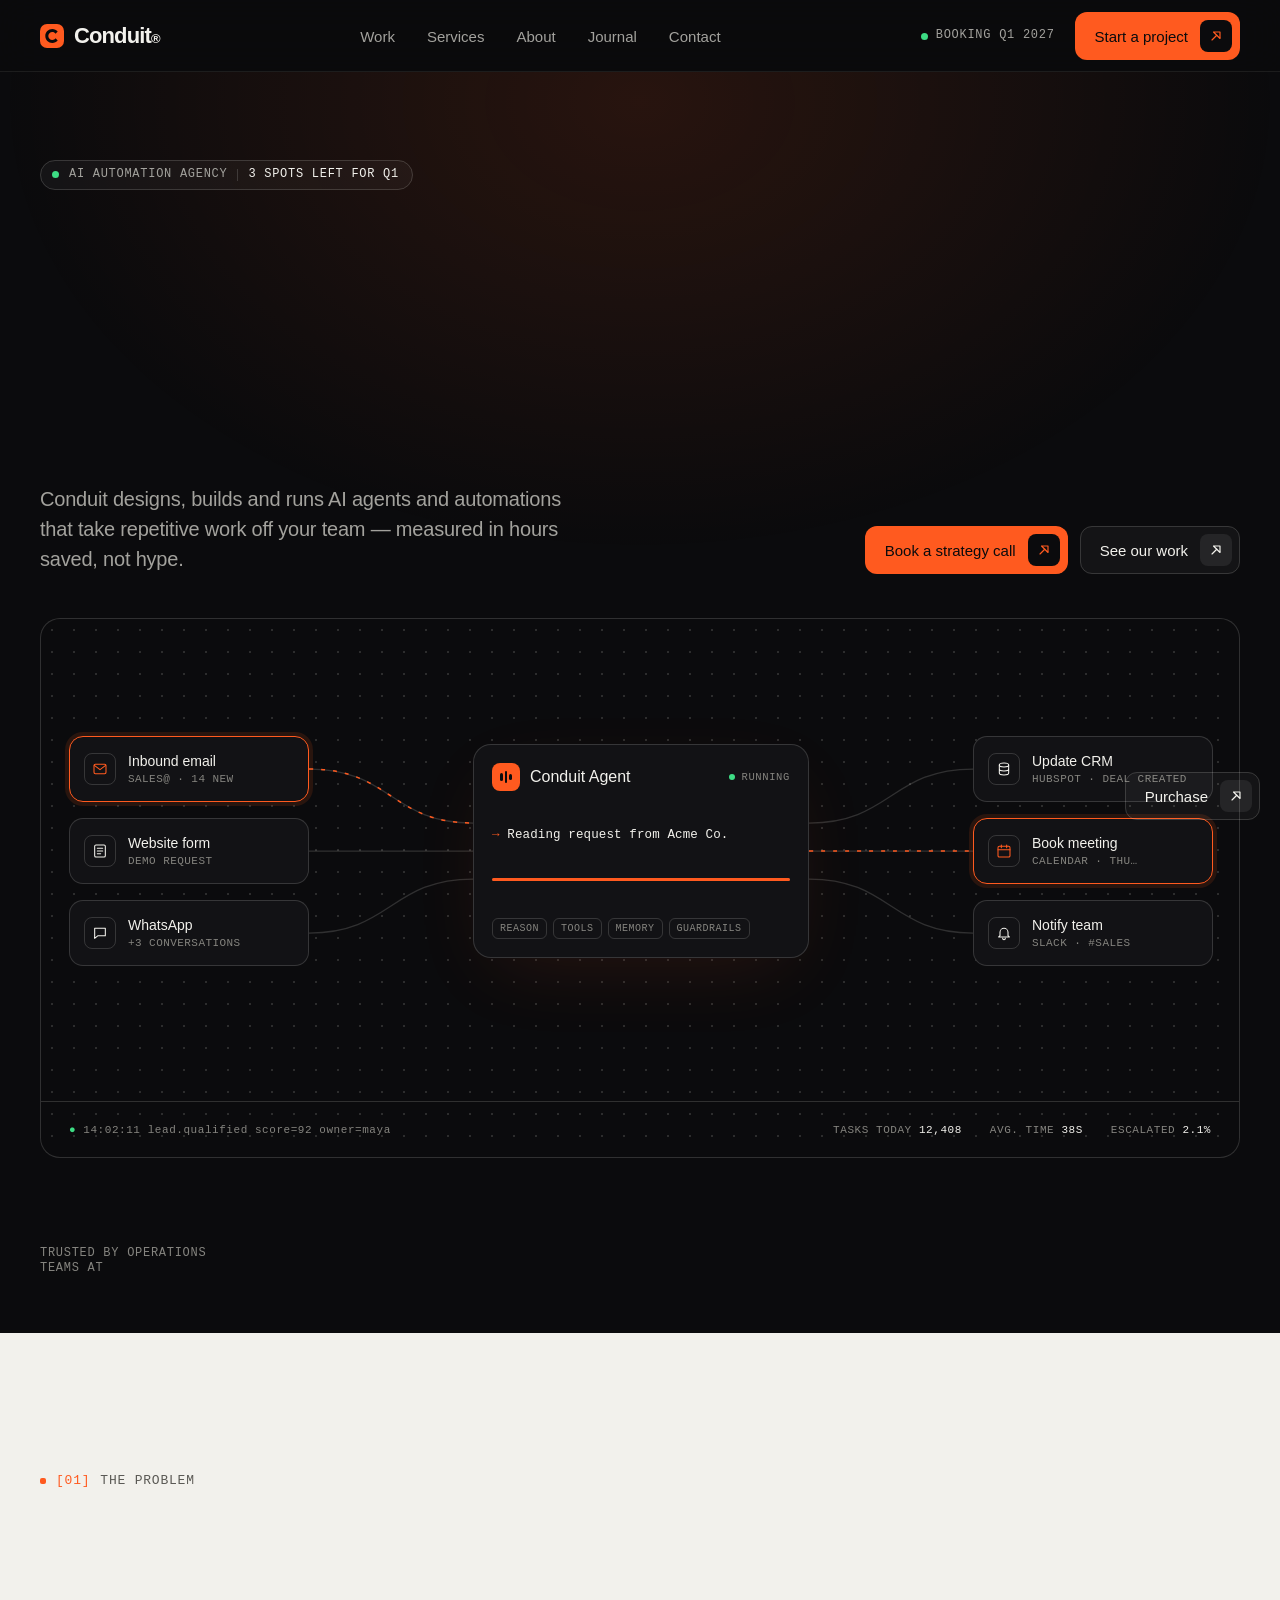
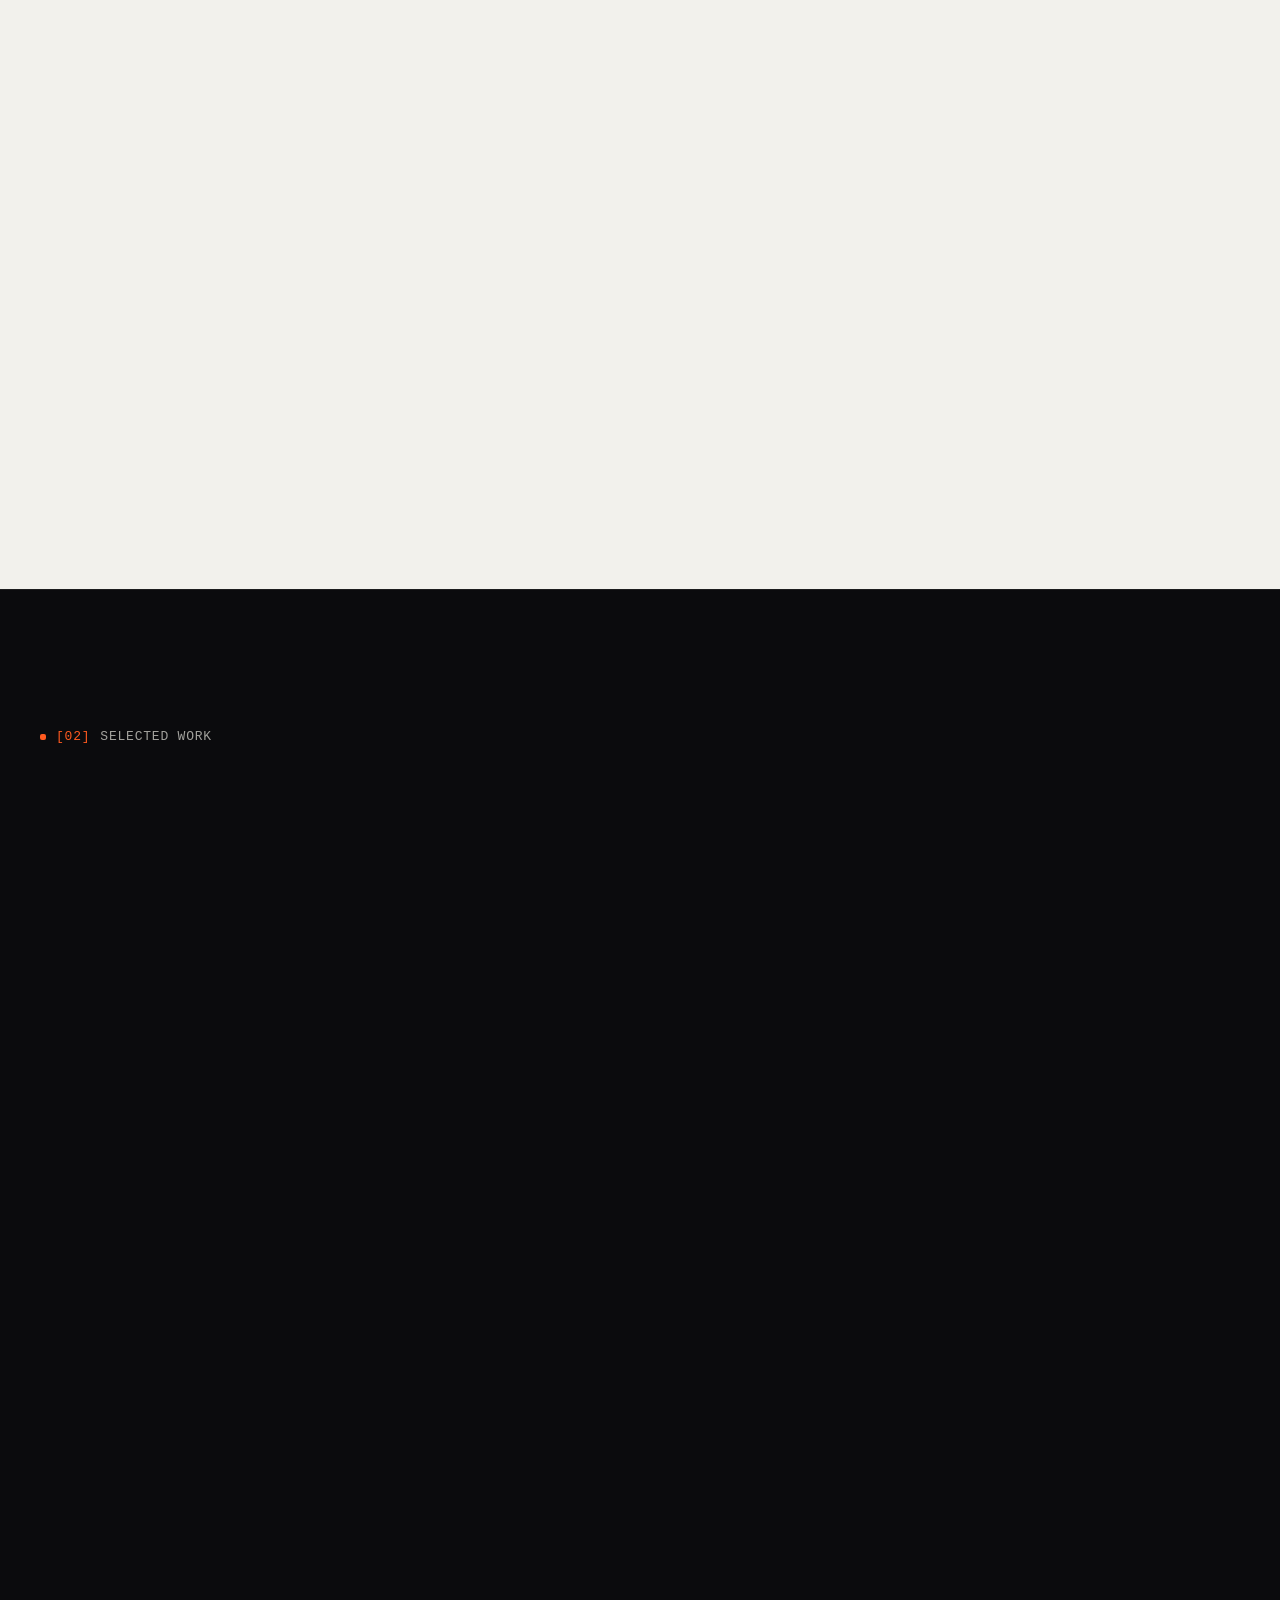
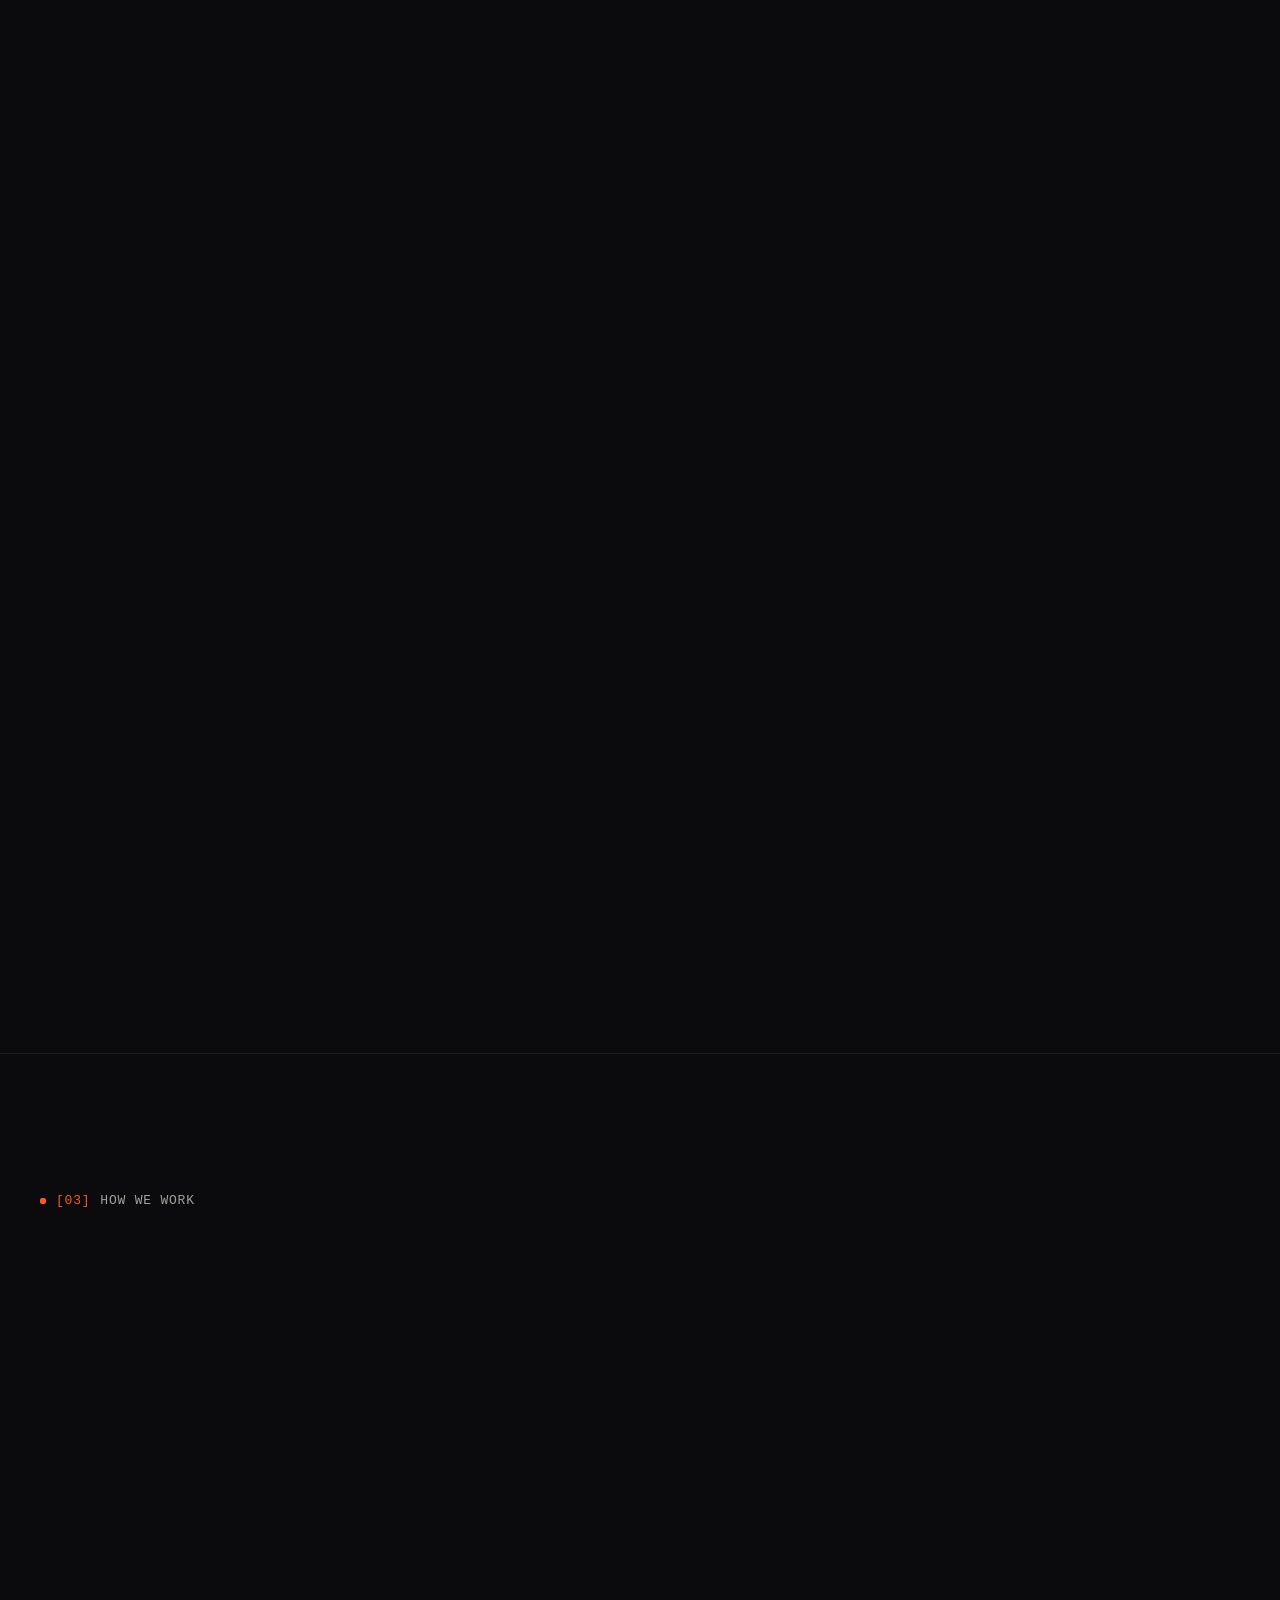
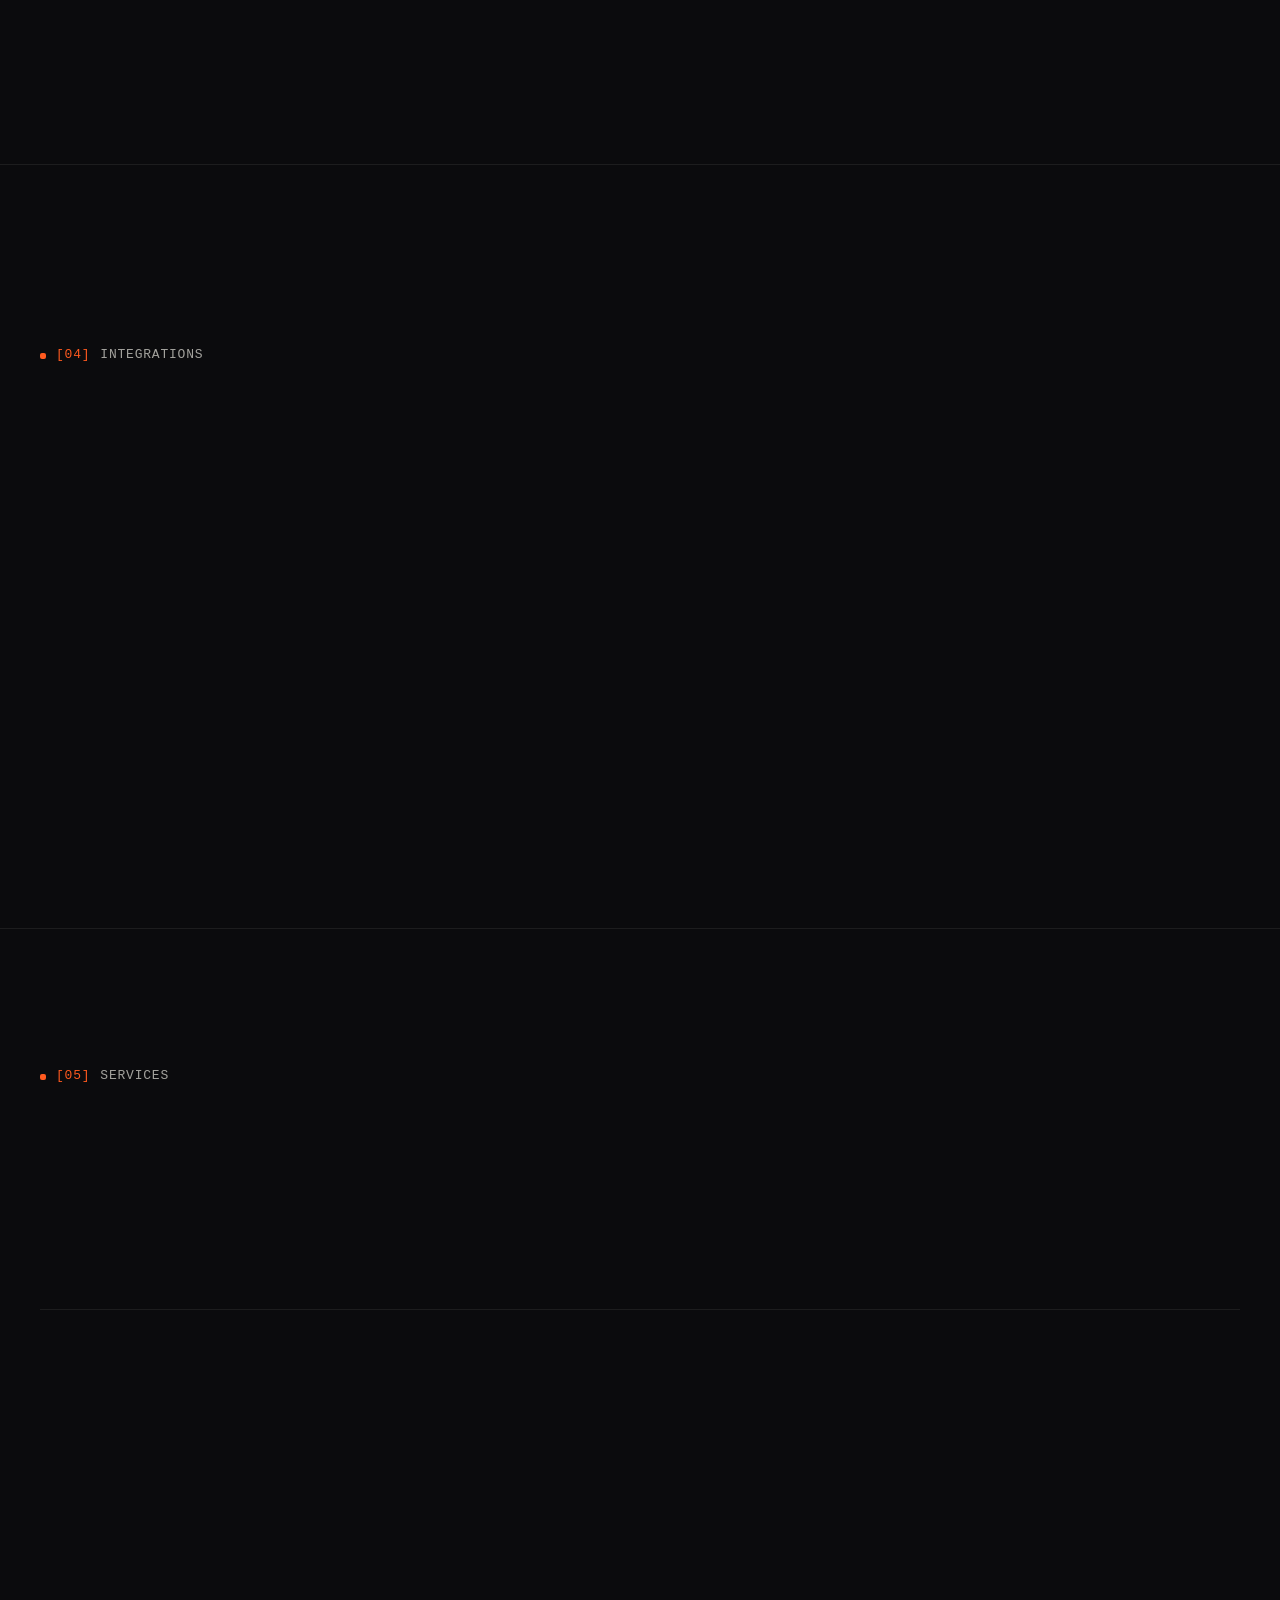
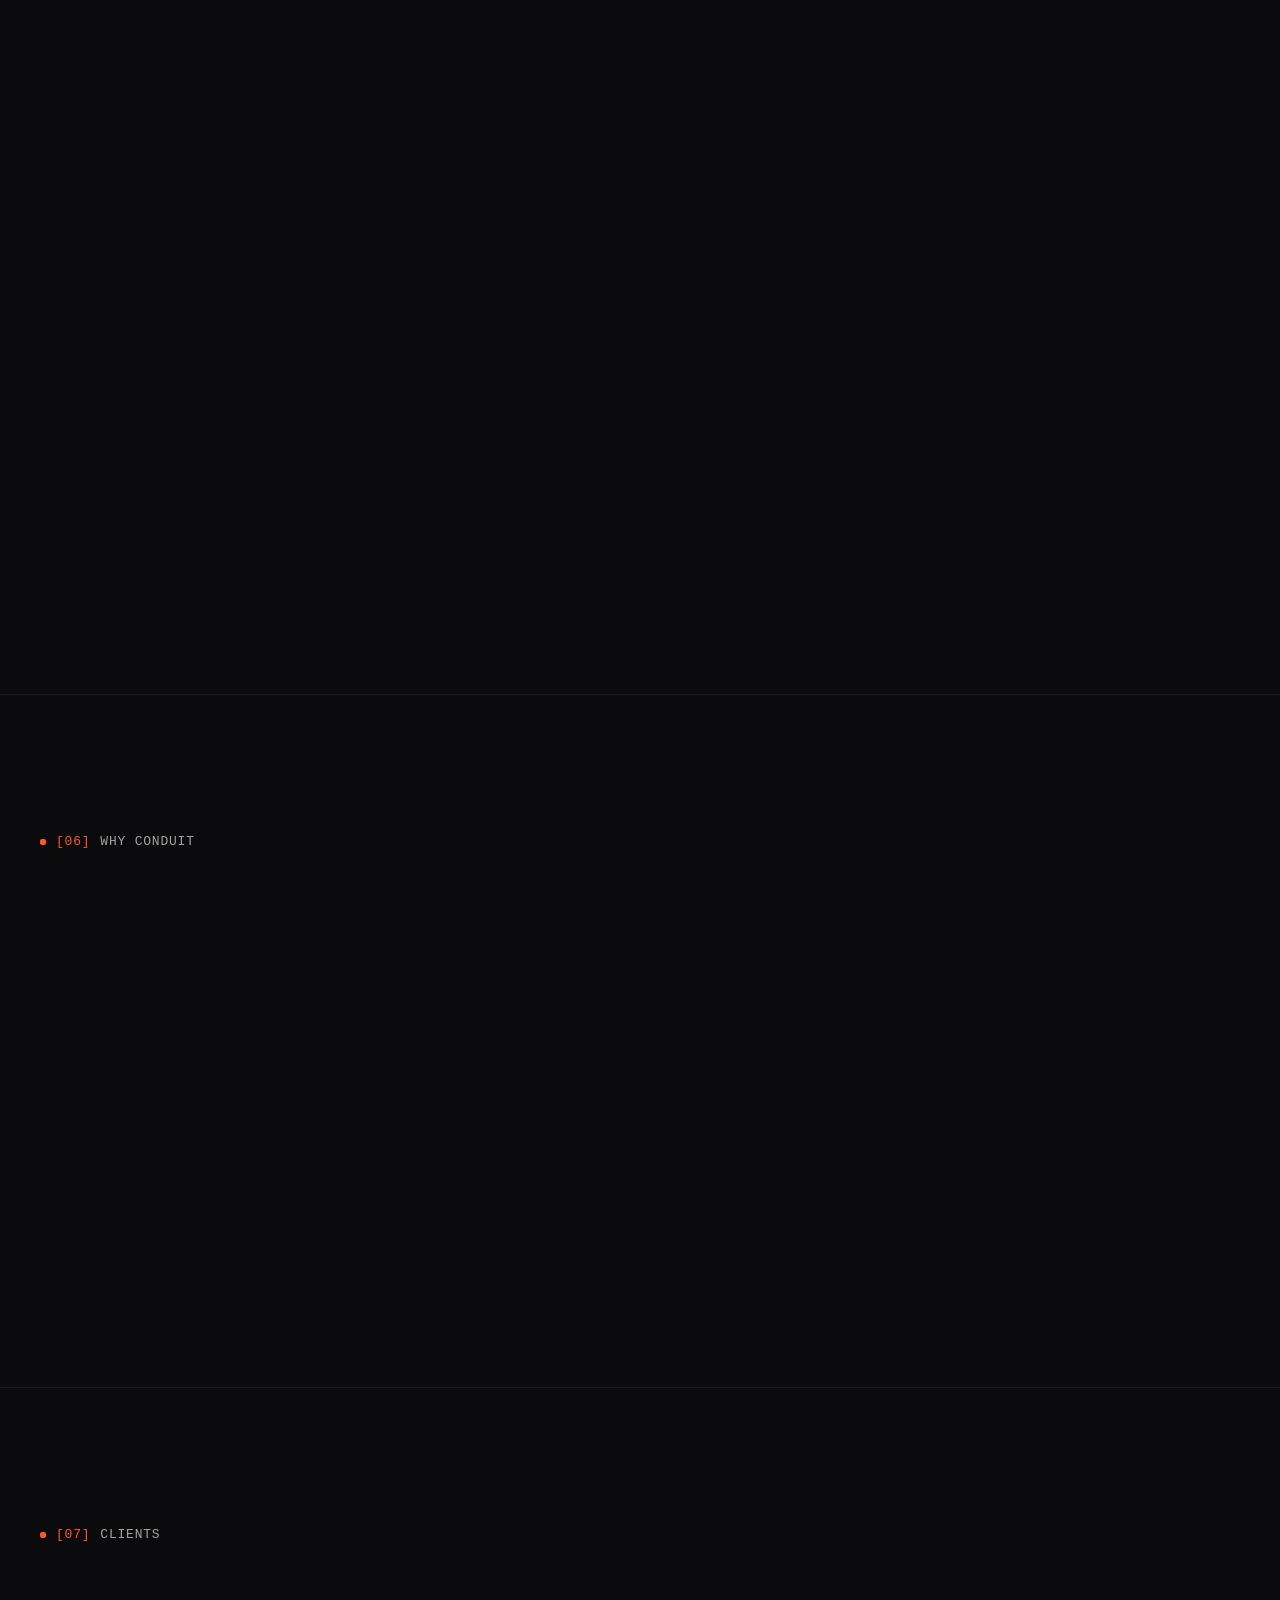
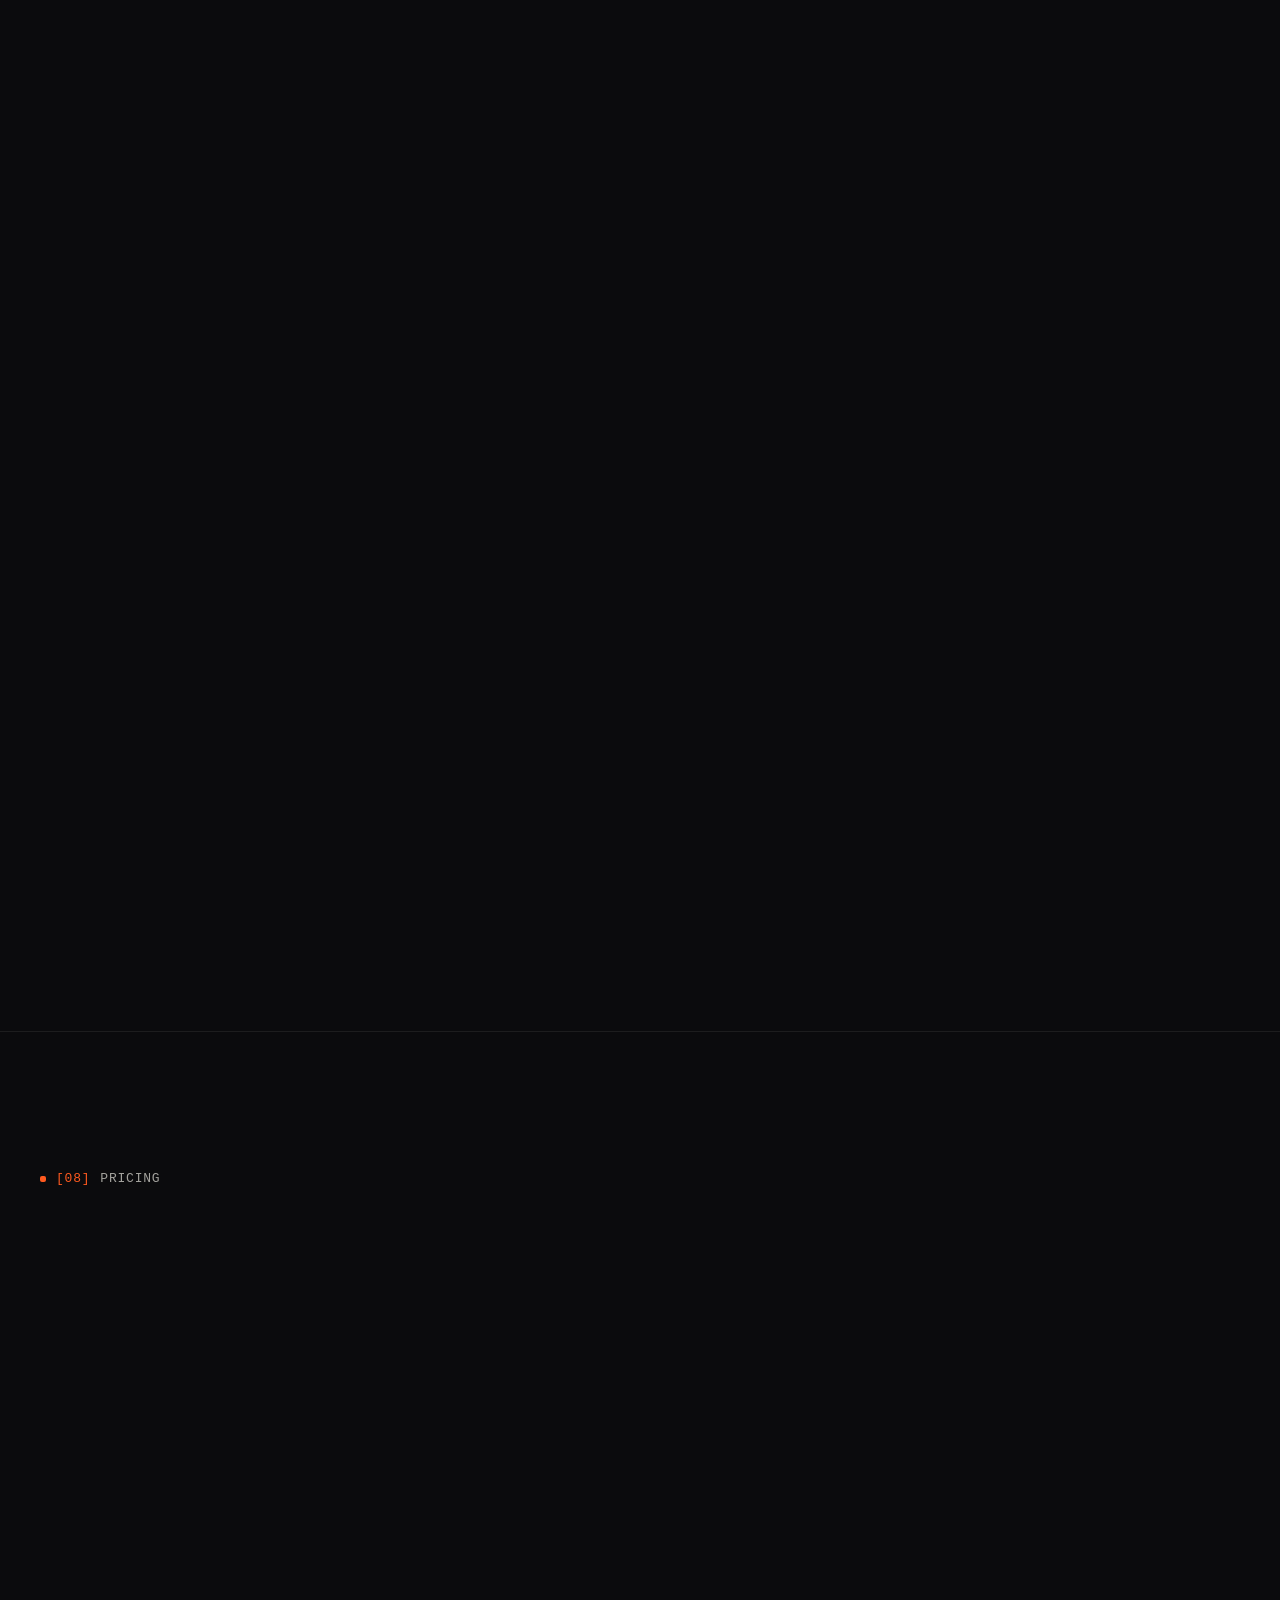
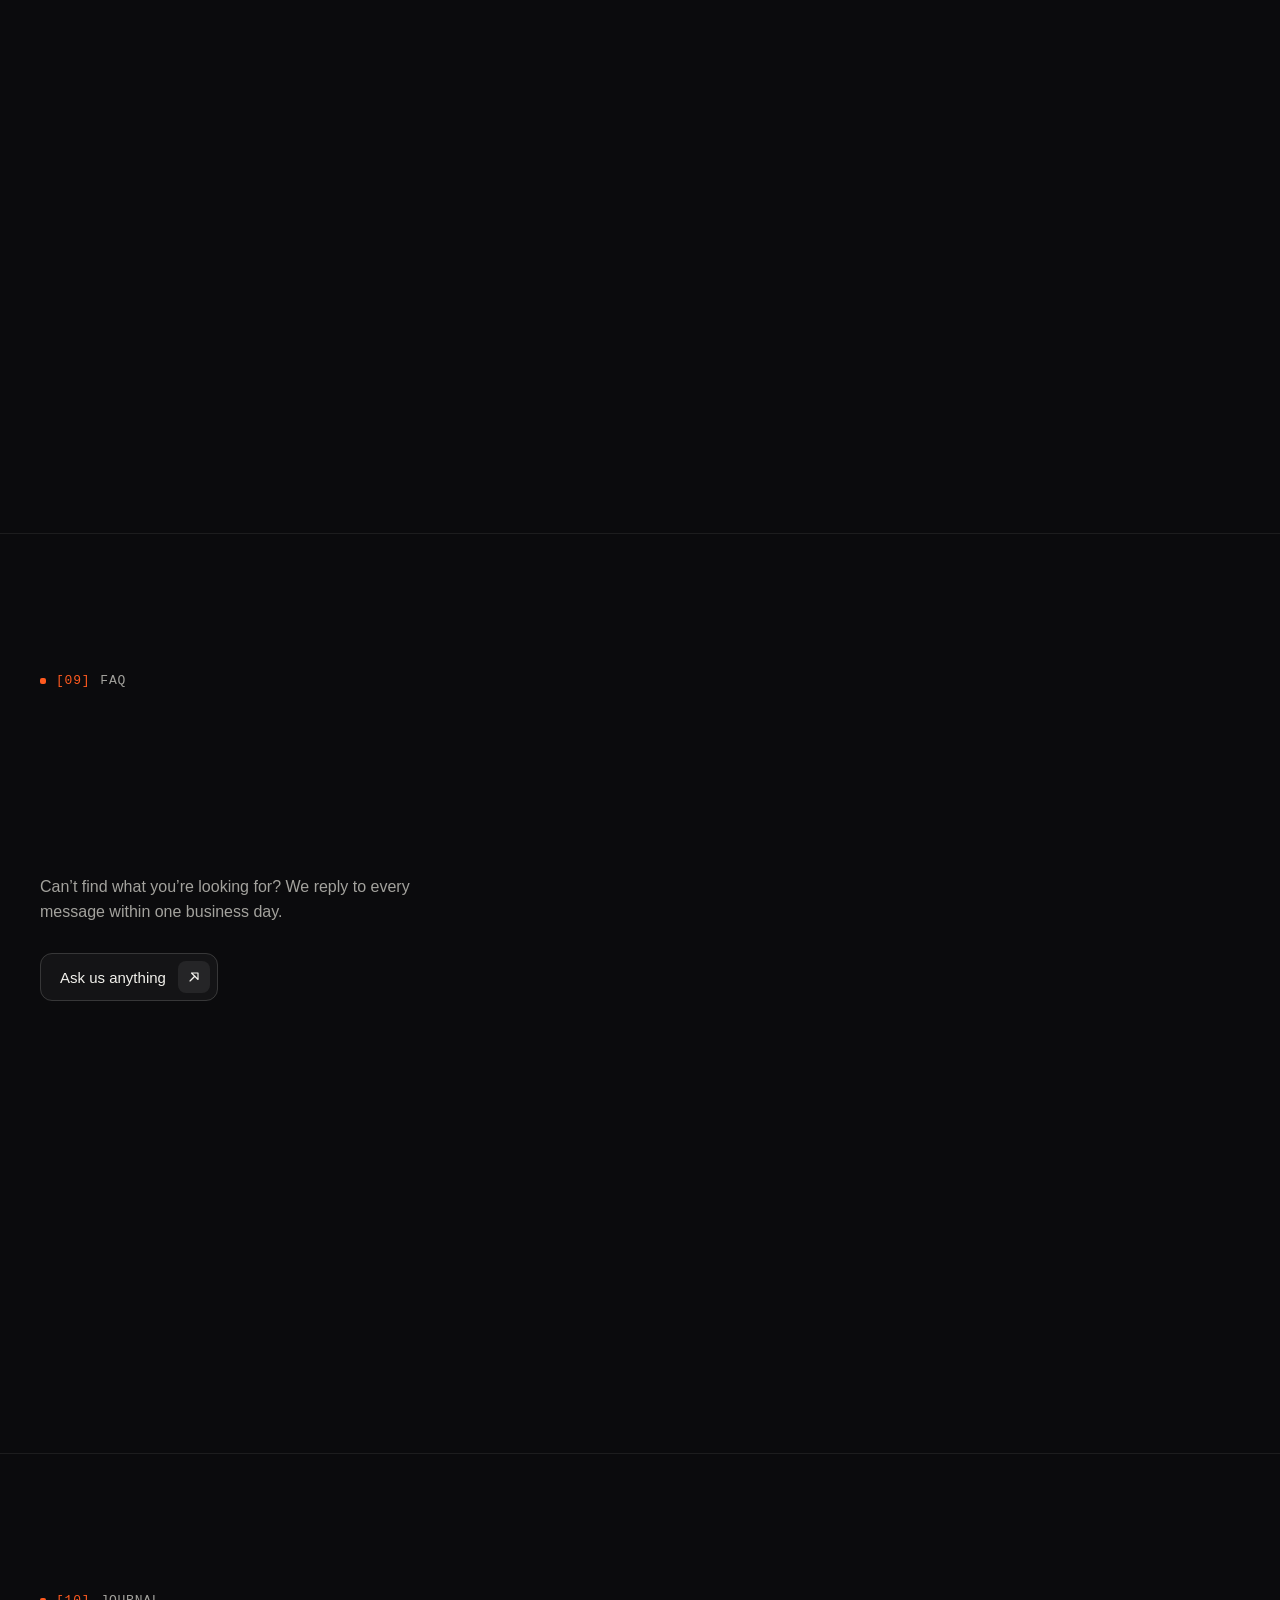
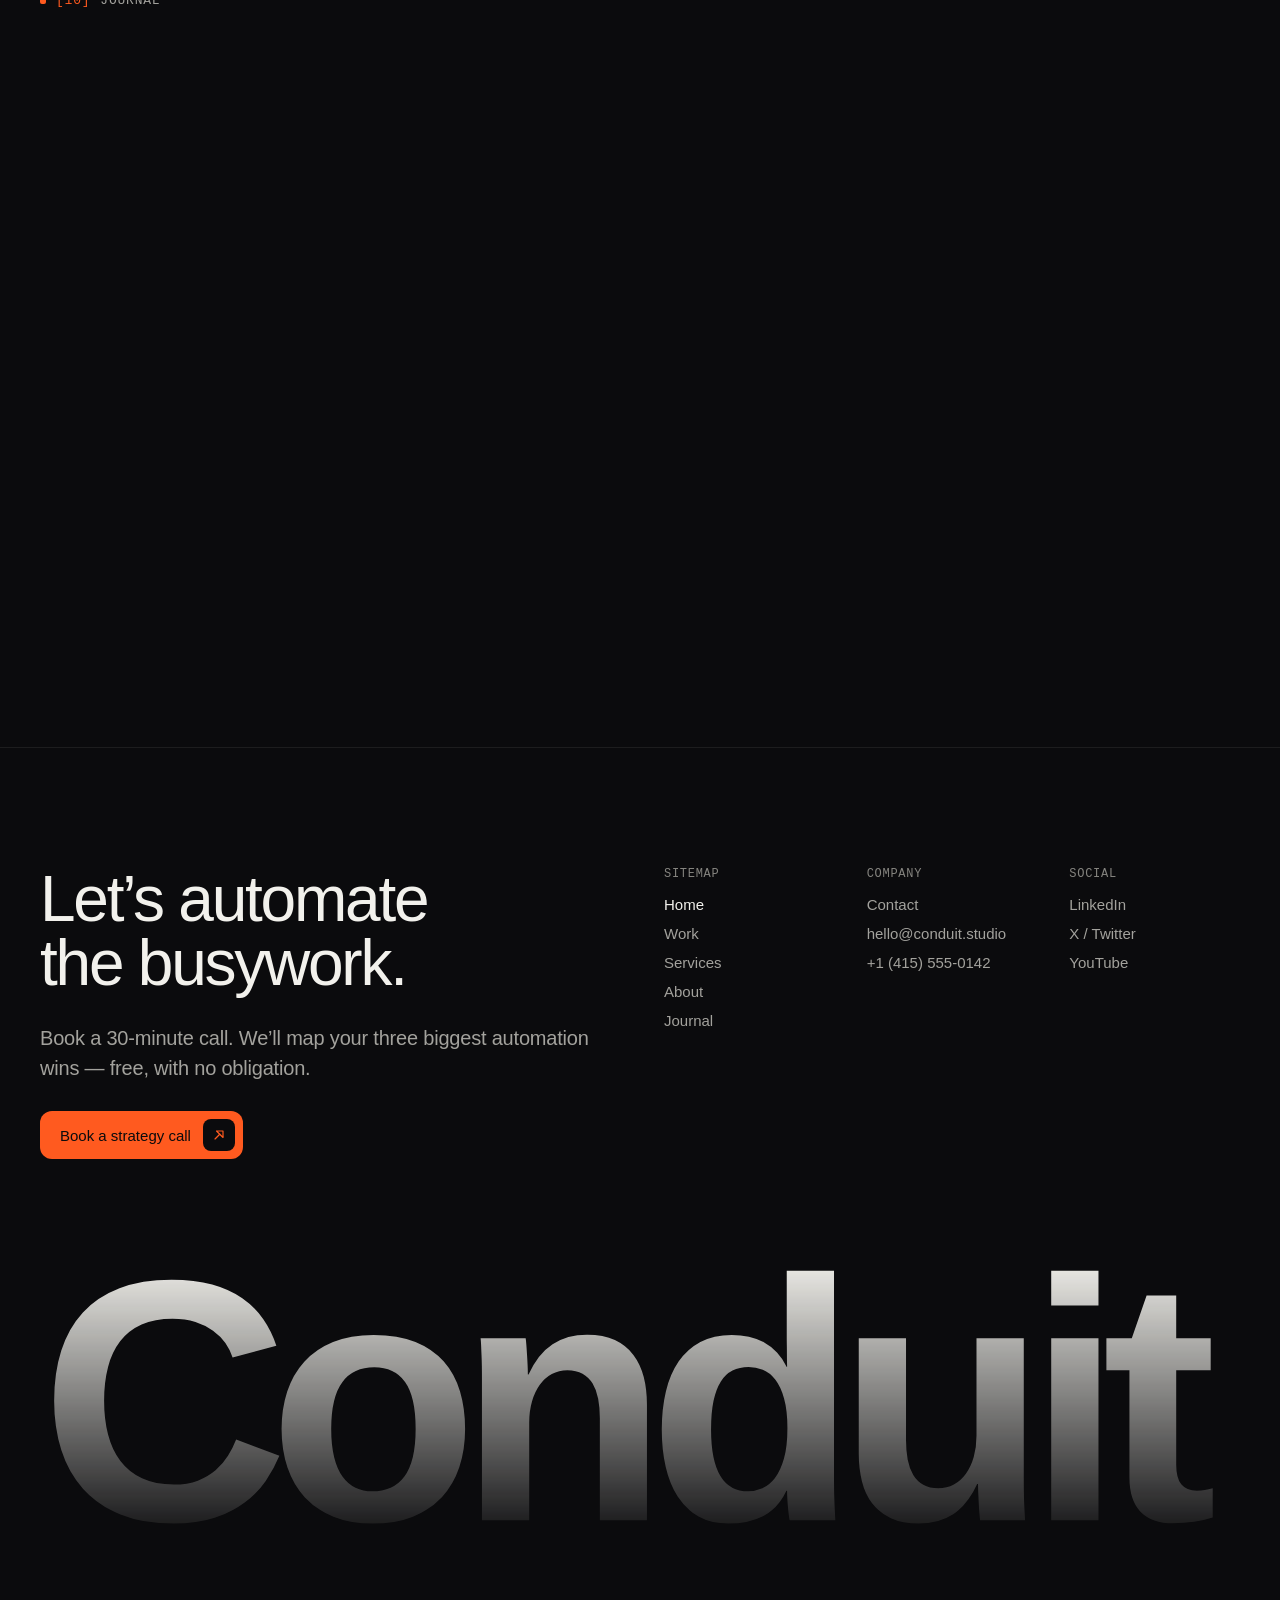
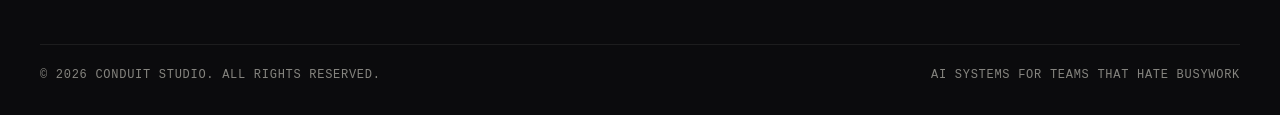
==== index.html @ fa570aa8 "Add files via upload" ====
<!doctype html>
<!-- Made in Framer · framer.com -->
<!-- Published Nov 16, 2026, 7:45 PM UTC -->
<html dir="ltr">

<!-- Mirrored from https://conduit.framer.ai/ by HTTrack Website Copier/3.x [XR&CO], Thu, 26 Nov 2026 21:10:11 GMT -->
<head>
	<meta charset="utf-8">
	<meta name="viewport" content="width=device-width">
	<meta name="generator" content="Framer 8eaa4a7">
	<title>Conduit — AI Automation Agency</title>
    <link rel="canonical" href="index.html" data-framer-generated-canonical><meta property="og:url" content="index.html"><meta name="description" content="Conduit designs, builds and runs AI agents and automations that take repetitive work off your team — measured in hours saved, not hype.">
    <meta name="framer-search-index" content="https://framerusercontent.com/sites/3ERTJawJQCO15140uW5AxY/searchIndex-u87b9QjO8zX8.json">
    <meta name="framer-search-index-fallback" content="https://framerusercontent.com/sites/3ERTJawJQCO15140uW5AxY/searchIndex-1TRVITrJoecu.json">
    <link href="../framerusercontent.com/images/2X4ZN7i7cLodj0RF4956trS74w.png" rel="icon" media="(prefers-color-scheme: light)">
    <link href="../framerusercontent.com/images/2X4ZN7i7cLodj0RF4956trS74w.png" rel="icon" media="(prefers-color-scheme: dark)">
    <link rel="apple-touch-icon" href="../framerusercontent.com/images/R47uaDQ36GHWLcGESsnMZVvZJo.png">
    <!-- Open Graph -->
    <meta property="og:type" content="website">
    <meta property="og:title" content="Conduit — AI Automation Agency">
    <meta property="og:description" content="Conduit designs, builds and runs AI agents and automations that take repetitive work off your team — measured in hours saved, not hype.">
    <meta property="og:image" content="../framerusercontent.com/images/UfeJ6EAY1nVeEsNQLHhBWS6B4.jpg">
    <!-- X -->
    <meta name="twitter:card" content="summary_large_image">
    <meta name="twitter:title" content="Conduit — AI Automation Agency">
    <meta name="twitter:description" content="Conduit designs, builds and runs AI agents and automations that take repetitive work off your team — measured in hours saved, not hype.">
    <meta name="twitter:image" content="../framerusercontent.com/images/UfeJ6EAY1nVeEsNQLHhBWS6B4.jpg">
	
	
	<script>try{if(localStorage.getItem("__framer_force_showing_editorbar_since")){const n=document.createElement("link");n.rel="modulepreload";n.href="https://framer.com/edit/init.mjs";document.head.appendChild(n)}}catch(e){}</script>
	<script>((s,k,r)=>{let a=new Set,l=new Set,c=!1;function F(){c=!1;let e=[...l];l.clear();for(let n of e)n()}function w(e){l.add(e),!c&&(c=!0,requestAnimationFrame(F))}function D(){for(;a.size;){let e=a.values().next().value;a.delete(e),e()}}let M="scheduler"in s&&"postTask"in scheduler?e=>{scheduler.postTask(e,{priority:"background"})}:e=>setTimeout(e,1),P=new Promise(e=>{s.addEventListener("load",()=>{e()})}).then(()=>{P=void 0}),B="scheduling"in navigator&&typeof navigator.scheduling?.isInputPending=="function"?navigator.scheduling.isInputPending.bind(navigator.scheduling):()=>!1;async function j(e,n){a.add(e);let t;if(n&&r.readyState!=="complete"&&await P,!a.has(e))return;if(r.hidden){a.delete(e),e();return}let i=()=>{M(()=>{a.delete(e)&&e()})};w(()=>{B()?w(i):i()})}function f(e,n=!1){if(r.hidden){e();return}j(e,n)}let p,g;async function U(){return new Promise(e=>{let n=()=>{a.delete(e),e()};g=n,setTimeout(n,150),a.add(e)})}function A(e){e.button===0&&(p=U())}function v(){p=void 0,g?.(),g=void 0}r.addEventListener("mousedown",A,!0),r.addEventListener("click",v,!0),r.addEventListener("visibilitychange",()=>{r.hidden&&(D(),v())},!0),r.addEventListener("pagehide",()=>{v(),D()},!0);let S=r.addEventListener,T=r.removeEventListener,C=["click","auxclick","mousedown","keyup","submit"];function I(e,n){let t=[],i=[],o;for(o in e){if(typeof e[o]=="function")continue;let u=n[o];u===void 0?i.push(o):e[o]!==u&&t.push(o)}(t.length||i.length)&&console.log(`Different: ${t.join(", ")}`,`Missing: ${i.join(", ")}`)}let m=new WeakMap;function W(e){let n=m.get(e);if(n)return n;let t=async function(o){let u;o.type==="mousedown"&&o.button===0&&await p,f(()=>{typeof e=="function"?e.call(this,o):e.handleEvent(o)})};return m.set(e,t),t}r.addEventListener=function(e,n,t){if(n&&C.includes(e)){S.call(this,e,W(n),t);return}S.call(this,e,n,t)},r.removeEventListener=function(e,n,t){T.call(this,e,n,t);let i=n&&m.get(n);i&&T.call(this,e,i,t)};function _(e){return function(...t){return f(()=>{e.apply(this,t)},!0),!0}}function G(e){if(e.__f)return;let n=e.push;Object.defineProperty(e,"push",{enumerable:!0,get(){return n},set(t){t!==n&&(n=t?_(t):void 0)}}),Object.defineProperty(e,"__f",{enumerable:!1,value:!0})}function V(){let e=s.dataLayer;e&&(G(e),Object.defineProperty(s,"dataLayer",{enumerable:!0,get(){return e},set(n){n!==e&&(e=n,e&&G(e))}}))}let y=new MutationObserver(()=>{if(r.readyState==="complete"&&!("dataLayer"in s)){y.disconnect();return}"dataLayer"in s&&(y.disconnect(),V())});y.observe(r.documentElement,{childList:!0,subtree:!0});function L(e,n){let t=e.__proto__[n]??e[n],i,o=0;function u(d){let E=o++;function x(...O){(i===void 0||E>=i)&&t.apply(this,O),d&&f(()=>{let b=i;i=b===void 0?E:Math.max(b,E);try{d.apply(this,O)}finally{i=b}})}return x}let h=u();Object.defineProperty(e,n,{enumerable:!0,get(){return h},set(d){d!==h&&(h=d?u(d):void 0)}})}L(k,"pushState"),L(k,"replaceState"),L(HTMLFormElement.prototype,"submit")})(window,window.history,document);
</script>
	<!-- Start of headStart -->
    
    <!-- End of headStart -->
	
	<style data-framer-font-css>@font-face { font-family: "Funnel Sans"; src: url("../fonts.gstatic.com/s/funnelsans/v3/OpNfno8Dg9bX6Bsp3Wq69RB-VukSVv3aISFAp3mEe29NnDyL7w.woff2"); font-display: swap; font-style: normal; font-weight: 500 }
@font-face { font-family: "Funnel Sans"; src: url("../fonts.gstatic.com/s/funnelsans/v3/OpNfno8Dg9bX6Bsp3Wq69RB-VukSVv3aISFAcn6Ee29NnDyL7w.woff2"); font-display: swap; font-style: normal; font-weight: 700 }
@font-face { font-family: "Funnel Sans"; src: url("../fonts.gstatic.com/s/funnelsans/v3/OpNZno8Dg9bX6Bsp3Wq69Tp3ZBbKP5ZAjyZVXTqLOmVMvjmb76XZ.woff2"); font-display: swap; font-style: italic; font-weight: 700 }
@font-face { font-family: "Funnel Sans"; src: url("../fonts.gstatic.com/s/funnelsans/v3/OpNZno8Dg9bX6Bsp3Wq69Tp3ZBbKP5ZAjyZVXTpePWVMvjmb76XZ.woff2"); font-display: swap; font-style: italic; font-weight: 500 }
@font-face { font-family: "Geist Mono"; src: url("../fonts.gstatic.com/s/geistmono/v6/or3yQ6H-1_WfwkMZI_qYPLs1a-t7PU0AbeE9KJ5W7ihaO_CS.woff2"); font-style: normal; font-weight: 400 }
@font-face { font-family: "Geist Mono"; src: url("../fonts.gstatic.com/s/geistmono/v6/or3yQ6H-1_WfwkMZI_qYPLs1a-t7PU0AbeHaL55W7ihaO_CS.woff2"); font-style: normal; font-weight: 700 }
@font-face { font-family: "Geist Mono"; src: url("../fonts.gstatic.com/s/geistmono/v6/or3wQ6H-1_WfwkMZI_qYFrIHlDMSVteuavT1a5EX5Cl4PuCSdNg.woff2"); font-style: italic; font-weight: 700 }
@font-face { font-family: "Geist Mono"; src: url("../fonts.gstatic.com/s/geistmono/v6/or3wQ6H-1_WfwkMZI_qYFrIHlDMSVteuavT1a3YQ5Cl4PuCSdNg.woff2"); font-style: italic; font-weight: 400 }
@font-face { font-family: "Funnel Sans"; src: url("../fonts.gstatic.com/s/funnelsans/v3/OpNfno8Dg9bX6Bsp3Wq69RB-VukSVv3aISFAlXmEe29NnDyL7w.woff2"); font-display: swap; font-style: normal; font-weight: 400 }
@font-face { font-family: "Funnel Sans"; src: url("../fonts.gstatic.com/s/funnelsans/v3/OpNZno8Dg9bX6Bsp3Wq69Tp3ZBbKP5ZAjyZVXTpsPWVMvjmb76XZ.woff2"); font-display: swap; font-style: italic; font-weight: 400 }
@font-face { font-family: "Funnel Display"; src: url("../fonts.gstatic.com/s/funneldisplay/v3/B50bF7FGv37QNVWgE0ga--4PbZSRJXrOHcLHLoAYqGPXXcVwIZDKFA.woff2"); font-style: normal; font-weight: 500 }
@font-face { font-family: "Funnel Display"; src: url("../fonts.gstatic.com/s/funneldisplay/v3/B50bF7FGv37QNVWgE0ga--4PbZSRJXrOHcLHLoAYfWTXXcVwIZDKFA.woff2"); font-style: normal; font-weight: 700 }
@font-face { font-family: "Funnel Display"; src: url("../fonts.gstatic.com/s/funneldisplay/v3/B50bF7FGv37QNVWgE0ga--4PbZSRJXrOHcLHLoAYmmPXXcVwIZDKFA.woff2"); font-style: normal; font-weight: 400 }
@font-face { font-family: "Funnel Display"; src: url("../fonts.gstatic.com/s/funneldisplay/v3/B50bF7FGv37QNVWgE0ga--4PbZSRJXrOHcLHLoAYRGTXXcVwIZDKFA.woff2"); font-style: normal; font-weight: 600 }
@font-face { font-family: "Inter"; src: url("../framerusercontent.com/assets/5vvr9Vy74if2I6bQbJvbw7SY1pQ.woff2"); font-display: swap; font-style: normal; font-weight: 400; unicode-range: U+0460-052F, U+1C80-1C88, U+20B4, U+2DE0-2DFF, U+A640-A69F, U+FE2E-FE2F }
@font-face { font-family: "Inter"; src: url("../framerusercontent.com/assets/EOr0mi4hNtlgWNn9if640EZzXCo.woff2"); font-display: swap; font-style: normal; font-weight: 400; unicode-range: U+0301, U+0400-045F, U+0490-0491, U+04B0-04B1, U+2116 }
@font-face { font-family: "Inter"; src: url("../framerusercontent.com/assets/Y9k9QrlZAqio88Klkmbd8VoMQc.woff2"); font-display: swap; font-style: normal; font-weight: 400; unicode-range: U+1F00-1FFF }
@font-face { font-family: "Inter"; src: url("../framerusercontent.com/assets/OYrD2tBIBPvoJXiIHnLoOXnY9M.woff2"); font-display: swap; font-style: normal; font-weight: 400; unicode-range: U+0370-03FF }
@font-face { font-family: "Inter"; src: url("../framerusercontent.com/assets/JeYwfuaPfZHQhEG8U5gtPDZ7WQ.woff2"); font-display: swap; font-style: normal; font-weight: 400; unicode-range: U+0100-024F, U+0259, U+1E00-1EFF, U+2020, U+20A0-20AB, U+20AD-20CF, U+2113, U+2C60-2C7F, U+A720-A7FF }
@font-face { font-family: "Inter"; src: url("../framerusercontent.com/assets/GrgcKwrN6d3Uz8EwcLHZxwEfC4.woff2"); font-display: swap; font-style: normal; font-weight: 400; unicode-range: U+0000-00FF, U+0131, U+0152-0153, U+02BB-02BC, U+02C6, U+02DA, U+02DC, U+2000-206F, U+2070, U+2074-207E, U+2080-208E, U+20AC, U+2122, U+2191, U+2193, U+2212, U+2215, U+FEFF, U+FFFD }
@font-face { font-family: "Inter"; src: url("../framerusercontent.com/assets/b6Y37FthZeALduNqHicBT6FutY.woff2"); font-display: swap; font-style: normal; font-weight: 400; unicode-range: U+0102-0103, U+0110-0111, U+0128-0129, U+0168-0169, U+01A0-01A1, U+01AF-01B0, U+1EA0-1EF9, U+20AB }
@font-face { font-family: "Funnel Sans Placeholder"; src: local("Arial"); ascent-override: 98.67%; descent-override: 24.67%; line-gap-override: 0.00%; size-adjust: 101.35% }
@font-face { font-family: "Inter Placeholder"; src: local("Arial"); ascent-override: 89.79%; descent-override: 22.36%; line-gap-override: 0.00%; size-adjust: 107.89% }</style>
	<link href="https://fonts.gstatic.com/" rel="preconnect" crossorigin>
	
	<!-- Initialize gtag before head-end custom code can call it. -->
	<script>
	  window.dataLayer = window.dataLayer || [];
	  function gtag(){window.dataLayer.push(arguments);}
	  gtag('js', new Date());
	  gtag('config', 'G-V45PB1TLPT');
	</script>
	<meta name="robots" content="max-image-preview:large"><style data-framer-breakpoint-css>@media(min-width: 1200px){.hidden-72rtr7{display:none!important}}@media(min-width: 810px) and (max-width: 1199.98px){.hidden-r35akz{display:none!important}}@media(max-width: 809.98px){.hidden-185mcmk{display:none!important}}@media(min-width: 1200px){.hidden-ufog3e{display:none!important}}@media(min-width: 810px) and (max-width: 1199.98px){.hidden-5p8mg{display:none!important}}@media(max-width: 809.98px){.hidden-1m1spkx{display:none!important}}</style><style data-framer-css-ssr-minified data-framer-components="framer-lib-cursors-host framer-VfLOc PropertyOverrides framer-60CbL framer-Zwq5I framer-lib-combinedCSSRules framer-J7BMW framer-mbPBj framer-iZmZi framer-SKxDT framer-qbsCF framer-ntkKP framer-ekGPF framer-qy8nY framer-r6dAC framer-ThZZr framer-4rIKT framer-p9UF6 framer-tlKWP framer-uYe2H framer-TTGmj framer-OSwlI framer-9cpnQ framer-MewLZ framer-fSxkx framer-x2kKd framer-6XhEC framer-uMwCf framer-uLusT framer-dI88f framer-9xfmM framer-CiD9c framer-jjvxt framer-adTrB framer-50RdO framer-ohg0r">html,body,#main{box-sizing:border-box;margin:0;padding:0}:root{-webkit-font-smoothing:antialiased;-moz-osx-font-smoothing:grayscale}*{box-sizing:border-box;-webkit-font-smoothing:inherit}h1,h2,h3,h4,h5,h6,p,figure{margin:0}body,input,textarea,select,button{font-family:sans-serif;font-size:12px}body{--token-dc6c4c9f-b39c-4b2c-8c03-d4edbc7a89ef:#0b0b0d;--token-234e1c9e-e1c7-4da4-9c14-d102950f22bb:#0b0b0d00;--token-15b7f44d-6c06-4c68-a61a-3388864df739:#121215;--token-f4d3012f-a37a-433e-8cbe-d0d3af86ed6e:#1a1a1e;--token-882204c7-d2f3-48be-bb35-cde185a116dc:#f2f1ec;--token-8ed13256-7c41-42a1-913f-8c1d01a8af64:#f2f1ec;--token-e0b100bc-d79e-4f06-91a3-eae339f49faa:#a3a29d;--token-996b63da-06d3-4f11-85be-bff1b8ae39c0:#85847f;--token-6f7dbf03-31e7-4be3-a6c5-23af7dde75bb:#0b0b0d;--token-8866c23c-bb39-438c-a273-53fd34e717b9:#0b0b0d;--token-c2daf294-feff-40eb-ab25-812f705edb71:#5a5954;--token-4707cc68-acd3-423f-92f2-8bf592ddb543:#f2f1ec14;--token-6f5bf4c9-e1fe-468a-939c-a94c959667ed:#f2f1ec29;--token-9ca9434d-f757-428e-b7b7-32c8641befaf:#0b0b0d1f;--token-eec5eb1f-c184-4592-87d6-d266fe325689:#ff5a1f;--token-959bbc72-adb2-4d12-bbd5-c11722fcba74:#ff7a47;--token-cd8eb0ae-2b2d-4575-ac40-bade21368b87:#ff5a1f1f;--token-713b6b5a-c278-4d3b-8901-a8101071becd:#ff5a1f59;--token-b19ce9a6-273c-4f86-b36a-e66d623ab002:#ff5a1f00;--token-4a2dfb54-71cd-490c-87ae-a142433b91cf:#3ddc84;--token-e76050df-90a3-45e8-9fbc-f15ad3d483b8:#3ddc8429;--token-8fd28240-427f-4627-895b-1fb916c066b9:#f2f1ec0a;--token-dc0bd222-e8e0-4547-9637-89a585941d90:#f2f1ec14;--token-b157871d-e04b-4a7e-bb36-695a2d85a39e:#0b0b0d99;--token-85fbd645-eaaf-46c2-b02f-a6d330326671:#0b0b0d00;--token-df7c3d89-6a7a-48ea-ba47-895bd6488f31:#5b8cff;--token-6848912e-8925-4b56-893d-465bd42b73f6:#f5c542;--token-041c8a70-28c8-4a30-bb7e-b769056507a6:#ff5fa2}@supports (z-index:calc(infinity)){#__framer-badge-container{--infinity:infinity}}#__framer-badge-container{pointer-events:none;width:100%;z-index:calc(var(--infinity,2147480000));justify-content:flex-end;padding:20px;display:flex;position:fixed;bottom:0}body{--framer-will-change-override:none}@supports (background:-webkit-named-image(i)) and (not (grid-template-rows:subgrid)){body{--framer-will-change-override:transform}}body{--framer-will-change-filter-override:none}@supports (background:-webkit-named-image(i)) and (not (position-area:top right)){body{--framer-will-change-filter-override:filter}}[data-framer-component-type]{position:absolute}[data-framer-component-type=Text]{cursor:inherit}[data-framer-component-text-autosized] *{white-space:pre}[data-framer-component-type=Text]>*{text-align:var(--framer-text-alignment,start)}[data-framer-component-type=Text] span span,[data-framer-component-type=Text] p span,[data-framer-component-type=Text] h1 span,[data-framer-component-type=Text] h2 span,[data-framer-component-type=Text] h3 span,[data-framer-component-type=Text] h4 span,[data-framer-component-type=Text] h5 span,[data-framer-component-type=Text] h6 span{display:block}[data-framer-component-type=Text] span span span,[data-framer-component-type=Text] p span span,[data-framer-component-type=Text] h1 span span,[data-framer-component-type=Text] h2 span span,[data-framer-component-type=Text] h3 span span,[data-framer-component-type=Text] h4 span span,[data-framer-component-type=Text] h5 span span,[data-framer-component-type=Text] h6 span span{display:unset}[data-framer-component-type=Text] div div span,[data-framer-component-type=Text] a div span,[data-framer-component-type=Text] span span span,[data-framer-component-type=Text] p span span,[data-framer-component-type=Text] h1 span span,[data-framer-component-type=Text] h2 span span,[data-framer-component-type=Text] h3 span span,[data-framer-component-type=Text] h4 span span,[data-framer-component-type=Text] h5 span span,[data-framer-component-type=Text] h6 span span,[data-framer-component-type=Text] a{font-family:var(--font-family);font-style:var(--font-style);font-weight:min(calc(var(--framer-font-weight-increase,0) + var(--font-weight,400)), 900);color:var(--text-color);letter-spacing:var(--letter-spacing);font-size:var(--font-size);text-transform:var(--text-transform);--text-decoration:var(--framer-text-decoration-style,solid) var(--framer-text-decoration,none) var(--framer-text-decoration-color,currentcolor) var(--framer-text-decoration-thickness,auto);--text-decoration-skip-ink:var(--framer-text-decoration-skip-ink);--text-underline-offset:var(--framer-text-decoration-offset);line-height:var(--line-height);--font-family:var(--framer-font-family);--font-style:var(--framer-font-style);--font-weight:var(--framer-font-weight);--text-color:var(--framer-text-color);--letter-spacing:var(--framer-letter-spacing);--font-size:var(--framer-font-size);--text-transform:var(--framer-text-transform);--line-height:var(--framer-line-height)}[data-framer-component-type=Text] a,[data-framer-component-type=Text] a div span,[data-framer-component-type=Text] a span span span,[data-framer-component-type=Text] a p span span,[data-framer-component-type=Text] a h1 span span,[data-framer-component-type=Text] a h2 span span,[data-framer-component-type=Text] a h3 span span,[data-framer-component-type=Text] a h4 span span,[data-framer-component-type=Text] a h5 span span,[data-framer-component-type=Text] a h6 span span{--font-family:var(--framer-link-font-family,var(--framer-font-family));--font-style:var(--framer-link-font-style,var(--framer-font-style));--font-weight:var(--framer-link-font-weight,var(--framer-font-weight));--text-color:var(--framer-link-text-color,var(--framer-text-color));--font-size:var(--framer-link-font-size,var(--framer-font-size));--text-transform:var(--framer-link-text-transform,var(--framer-text-transform));--text-decoration:var(--framer-link-text-decoration-style,var(--framer-text-decoration-style,solid)) var(--framer-link-text-decoration,var(--framer-text-decoration,none)) var(--framer-link-text-decoration-color,var(--framer-text-decoration-color,currentcolor)) var(--framer-link-text-decoration-thickness,var(--framer-text-decoration-thickness,auto));--text-decoration-skip-ink:var(--framer-link-text-decoration-skip-ink,var(--framer-text-decoration-skip-ink));--text-underline-offset:var(--framer-link-text-decoration-offset,var(--framer-text-decoration-offset))}[data-framer-component-type=Text] a:hover,[data-framer-component-type=Text] a div span:hover,[data-framer-component-type=Text] a span span span:hover,[data-framer-component-type=Text] a p span span:hover,[data-framer-component-type=Text] a h1 span span:hover,[data-framer-component-type=Text] a h2 span span:hover,[data-framer-component-type=Text] a h3 span span:hover,[data-framer-component-type=Text] a h4 span span:hover,[data-framer-component-type=Text] a h5 span span:hover,[data-framer-component-type=Text] a h6 span span:hover{--font-family:var(--framer-link-hover-font-family,var(--framer-link-font-family,var(--framer-font-family)));--font-style:var(--framer-link-hover-font-style,var(--framer-link-font-style,var(--framer-font-style)));--font-weight:var(--framer-link-hover-font-weight,var(--framer-link-font-weight,var(--framer-font-weight)));--text-color:var(--framer-link-hover-text-color,var(--framer-link-text-color,var(--framer-text-color)));--font-size:var(--framer-link-hover-font-size,var(--framer-link-font-size,var(--framer-font-size)));--text-transform:var(--framer-link-hover-text-transform,var(--framer-link-text-transform,var(--framer-text-transform)));--text-decoration:var(--framer-link-hover-text-decoration-style,var(--framer-link-text-decoration-style,var(--framer-text-decoration-style,solid))) var(--framer-link-hover-text-decoration,var(--framer-link-text-decoration,var(--framer-text-decoration,none))) var(--framer-link-hover-text-decoration-color,var(--framer-link-text-decoration-color,var(--framer-text-decoration-color,currentcolor))) var(--framer-link-hover-text-decoration-thickness,var(--framer-link-text-decoration-thickness,var(--framer-text-decoration-thickness,auto)));--text-decoration-skip-ink:var(--framer-link-hover-text-decoration-skip-ink,var(--framer-link-text-decoration-skip-ink,var(--framer-text-decoration-skip-ink)));--text-underline-offset:var(--framer-link-hover-text-decoration-offset,var(--framer-link-text-decoration-offset,var(--framer-text-decoration-offset)))}[data-framer-component-type=Text].isCurrent a,[data-framer-component-type=Text].isCurrent a div span,[data-framer-component-type=Text].isCurrent a span span span,[data-framer-component-type=Text].isCurrent a p span span,[data-framer-component-type=Text].isCurrent a h1 span span,[data-framer-component-type=Text].isCurrent a h2 span span,[data-framer-component-type=Text].isCurrent a h3 span span,[data-framer-component-type=Text].isCurrent a h4 span span,[data-framer-component-type=Text].isCurrent a h5 span span,[data-framer-component-type=Text].isCurrent a h6 span span{--font-family:var(--framer-link-current-font-family,var(--framer-link-font-family,var(--framer-font-family)));--font-style:var(--framer-link-current-font-style,var(--framer-link-font-style,var(--framer-font-style)));--font-weight:var(--framer-link-current-font-weight,var(--framer-link-font-weight,var(--framer-font-weight)));--text-color:var(--framer-link-current-text-color,var(--framer-link-text-color,var(--framer-text-color)));--font-size:var(--framer-link-current-font-size,var(--framer-link-font-size,var(--framer-font-size)));--text-transform:var(--framer-link-current-text-transform,var(--framer-link-text-transform,var(--framer-text-transform)));--text-decoration:var(--framer-link-current-text-decoration-style,var(--framer-link-text-decoration-style,var(--framer-text-decoration-style,solid))) var(--framer-link-current-text-decoration,var(--framer-link-text-decoration,var(--framer-text-decoration,none))) var(--framer-link-current-text-decoration-color,var(--framer-link-text-decoration-color,var(--framer-text-decoration-color,currentcolor))) var(--framer-link-current-text-decoration-thickness,var(--framer-link-text-decoration-thickness,var(--framer-text-decoration-thickness,auto)));--text-decoration-skip-ink:var(--framer-link-current-text-decoration-skip-ink,var(--framer-link-text-decoration-skip-ink,var(--framer-text-decoration-skip-ink)));--text-underline-offset:var(--framer-link-current-text-decoration-offset,var(--framer-link-text-decoration-offset,var(--framer-text-decoration-offset)))}[data-framer-component-type=RichTextContainer]{outline:none;flex-direction:column;flex-shrink:0;justify-content:flex-start;display:flex}p.framer-text,div.framer-text,figure.framer-text,h1.framer-text,h2.framer-text,h3.framer-text,h4.framer-text,h5.framer-text,h6.framer-text,ol.framer-text,ul.framer-text{margin:0;padding:0}p.framer-text,div.framer-text,h1.framer-text,h2.framer-text,h3.framer-text,h4.framer-text,h5.framer-text,h6.framer-text,li.framer-text,ol.framer-text,ul.framer-text,mark.framer-text,span.framer-text:not([data-text-fill]){font-family:var(--framer-font-family-preview,var(--framer-blockquote-font-family,var(--framer-font-family,Inter, Inter Placeholder, sans-serif)));font-style:var(--framer-font-style-preview,var(--framer-blockquote-font-style,var(--framer-font-style,normal)));font-weight:var(--framer-font-weight-preview,var(--framer-blockquote-font-weight,var(--framer-font-weight,400)));color:var(--framer-blockquote-text-color,var(--framer-text-color,#000));font-size:calc(var(--framer-blockquote-font-size,var(--framer-font-size,16px)) * var(--framer-font-size-scale,1));letter-spacing:var(--framer-blockquote-letter-spacing,var(--framer-letter-spacing,0));text-transform:var(--framer-blockquote-text-transform,var(--framer-text-transform,none));-webkit-text-decoration-line:var(--framer-blockquote-text-decoration,var(--framer-text-decoration,initial));text-decoration-line:var(--framer-blockquote-text-decoration,var(--framer-text-decoration,initial));-webkit-text-decoration-style:var(--framer-blockquote-text-decoration-style,var(--framer-text-decoration-style,initial));text-decoration-style:var(--framer-blockquote-text-decoration-style,var(--framer-text-decoration-style,initial));-webkit-text-decoration-color:var(--framer-blockquote-text-decoration-color,var(--framer-text-decoration-color,initial));text-decoration-color:var(--framer-blockquote-text-decoration-color,var(--framer-text-decoration-color,initial));text-decoration-thickness:var(--framer-blockquote-text-decoration-thickness,var(--framer-text-decoration-thickness,initial));text-decoration-skip-ink:var(--framer-blockquote-text-decoration-skip-ink,var(--framer-text-decoration-skip-ink,initial));text-underline-offset:var(--framer-blockquote-text-decoration-offset,var(--framer-text-decoration-offset,initial));line-height:var(--framer-blockquote-line-height,var(--framer-line-height,1.2em));text-align:var(--framer-blockquote-text-alignment,var(--framer-text-alignment,start));-webkit-text-stroke-width:var(--framer-text-stroke-width,initial);-webkit-text-stroke-color:var(--framer-text-stroke-color,initial);-moz-font-feature-settings:var(--framer-font-open-type-features,initial);-webkit-font-feature-settings:var(--framer-font-open-type-features,initial);font-feature-settings:var(--framer-font-open-type-features,initial);font-variation-settings:var(--framer-font-variation-axes-preview,var(--framer-font-variation-axes,normal));text-wrap:var(--framer-text-wrap-override,var(--framer-text-wrap))}mark.framer-text,p.framer-text,div.framer-text,h1.framer-text,h2.framer-text,h3.framer-text,h4.framer-text,h5.framer-text,h6.framer-text,li.framer-text,ol.framer-text,ul.framer-text{background-color:var(--framer-blockquote-text-background-color,var(--framer-text-background-color,initial));border-radius:var(--framer-blockquote-text-background-radius,var(--framer-text-background-radius,initial));corner-shape:var(--framer-blockquote-text-background-corner-shape,var(--framer-text-background-corner-shape,initial));padding:var(--framer-blockquote-text-background-padding,var(--framer-text-background-padding,initial))}@supports not (color:color(display-p3 1 1 1)){p.framer-text,div.framer-text,h1.framer-text,h2.framer-text,h3.framer-text,h4.framer-text,h5.framer-text,h6.framer-text,li.framer-text,ol.framer-text,ul.framer-text,span.framer-text:not([data-text-fill]){color:var(--framer-blockquote-text-color-rgb,var(--framer-blockquote-text-color,var(--framer-text-color-rgb,var(--framer-text-color,#000))));-webkit-text-stroke-color:var(--framer-text-stroke-color-rgb,var(--framer-text-stroke-color,initial))}mark.framer-text{background-color:var(--framer-blockquote-text-background-color-rgb,var(--framer-blockquote-text-background-color,var(--framer-text-background-color-rgb,var(--framer-text-background-color,initial))))}}.framer-fit-text .framer-text{white-space:nowrap;white-space-collapse:preserve}strong.framer-text{font-family:var(--framer-blockquote-font-family-bold,var(--framer-font-family-bold));font-style:var(--framer-blockquote-font-style-bold,var(--framer-font-style-bold));font-weight:var(--framer-blockquote-font-weight-bold,var(--framer-font-weight-bold,bolder));font-variation-settings:var(--framer-blockquote-font-variation-axes-bold,var(--framer-font-variation-axes-bold))}em.framer-text{font-family:var(--framer-blockquote-font-family-italic,var(--framer-font-family-italic));font-style:var(--framer-blockquote-font-style-italic,var(--framer-font-style-italic,italic));font-weight:var(--framer-blockquote-font-weight-italic,var(--framer-font-weight-italic));font-variation-settings:var(--framer-blockquote-font-variation-axes-italic,var(--framer-font-variation-axes-italic))}em.framer-text>strong.framer-text{font-family:var(--framer-blockquote-font-family-bold-italic,var(--framer-font-family-bold-italic));font-style:var(--framer-blockquote-font-style-bold-italic,var(--framer-font-style-bold-italic,italic));font-weight:var(--framer-blockquote-font-weight-bold-italic,var(--framer-font-weight-bold-italic,bolder));font-variation-settings:var(--framer-blockquote-font-variation-axes-bold-italic,var(--framer-font-variation-axes-bold-italic))}p.framer-text:not(:first-child),div.framer-text:not(:first-child),h1.framer-text:not(:first-child),h2.framer-text:not(:first-child),h3.framer-text:not(:first-child),h4.framer-text:not(:first-child),h5.framer-text:not(:first-child),h6.framer-text:not(:first-child),ol.framer-text:not(:first-child),ul.framer-text:not(:first-child),blockquote.framer-text:not(:first-child),table.framer-text:not(:first-child),figure.framer-text:not(:first-child),.framer-image.framer-text:not(:first-child){margin-top:var(--framer-blockquote-paragraph-spacing,var(--framer-paragraph-spacing,0))}li.framer-text>ul.framer-text:nth-child(2),li.framer-text>ol.framer-text:nth-child(2){margin-top:0}.framer-text[data-text-fill]{-webkit-text-fill-color:transparent;padding:max(0em, calc(calc(1.3em - var(--framer-blockquote-line-height,var(--framer-line-height,1.3em))) / 2));margin:min(0em, calc(calc(1.3em - var(--framer-blockquote-line-height,var(--framer-line-height,1.3em))) / -2));-webkit-background-clip:text;background-clip:text;display:inline-block}code.framer-text,code.framer-text span.framer-text:not([data-text-fill]){font-family:var(--framer-code-font-family,var(--framer-font-family,Inter, Inter Placeholder, sans-serif));font-style:var(--framer-blockquote-font-style,var(--framer-code-font-style,var(--framer-font-style,normal)));font-weight:var(--framer-blockquote-font-weight,var(--framer-code-font-weight,var(--framer-font-weight,400)));color:var(--framer-blockquote-text-color,var(--framer-code-text-color,var(--framer-text-color,#000)));font-size:calc(var(--framer-blockquote-font-size,var(--framer-font-size,16px)) * var(--framer-font-size-scale,1));letter-spacing:var(--framer-blockquote-letter-spacing,var(--framer-letter-spacing,0));line-height:var(--framer-blockquote-line-height,var(--framer-line-height,1.2em))}@supports not (color:color(display-p3 1 1 1)){code.framer-text,code.framer-text span.framer-text:not([data-text-fill]){color:var(--framer-blockquote-text-color-rgb,var(--framer-blockquote-text-color,var(--framer-code-text-color-rgb,var(--framer-code-text-color,var(--framer-text-color-rgb,var(--framer-text-color,#000))))))}}blockquote.framer-text{unicode-bidi:initial;margin-block-start:initial;margin-block-end:initial;margin-inline-start:initial;margin-inline-end:initial}a.framer-text,a.framer-text span.framer-text:not([data-text-fill]),span.framer-text[data-nested-link],span.framer-text[data-nested-link] span.framer-text:not([data-text-fill]){color:inherit;font-family:var(--framer-font-family-preview,var(--framer-link-font-family,var(--framer-blockquote-font-family,var(--framer-font-family,Inter, Inter Placeholder, sans-serif))));font-style:var(--framer-font-style-preview,var(--framer-link-font-style,var(--framer-blockquote-font-style,var(--framer-font-style,normal))));font-weight:var(--framer-font-weight-preview,var(--framer-link-font-weight,var(--framer-blockquote-font-weight,var(--framer-font-weight,400))));font-size:calc(var(--framer-blockquote-font-size,var(--framer-font-size,16px)) * var(--framer-font-size-scale,1));text-transform:var(--framer-link-text-transform,var(--framer-blockquote-text-transform,var(--framer-text-transform,none)));cursor:var(--framer-custom-cursors,pointer);background-color:initial;border-radius:var(--framer-link-text-background-radius,initial);corner-shape:var(--framer-link-text-background-corner-shape,initial);padding:var(--framer-link-text-background-padding,initial)}a.framer-text,span.framer-text[data-nested-link]{color:var(--framer-link-text-color,var(--framer-blockquote-text-color,var(--framer-text-color,#000)));-webkit-text-decoration-line:var(--framer-link-text-decoration,var(--framer-blockquote-text-decoration,var(--framer-text-decoration,initial)));text-decoration-line:var(--framer-link-text-decoration,var(--framer-blockquote-text-decoration,var(--framer-text-decoration,initial)));-webkit-text-decoration-style:var(--framer-link-text-decoration-style,var(--framer-blockquote-text-decoration-style,var(--framer-text-decoration-style,initial)));text-decoration-style:var(--framer-link-text-decoration-style,var(--framer-blockquote-text-decoration-style,var(--framer-text-decoration-style,initial)));-webkit-text-decoration-color:var(--framer-link-text-decoration-color,var(--framer-blockquote-text-decoration-color,var(--framer-text-decoration-color,initial)));text-decoration-color:var(--framer-link-text-decoration-color,var(--framer-blockquote-text-decoration-color,var(--framer-text-decoration-color,initial)));text-decoration-thickness:var(--framer-link-text-decoration-thickness,var(--framer-blockquote-text-decoration-thickness,var(--framer-text-decoration-thickness,initial)));text-decoration-skip-ink:var(--framer-link-text-decoration-skip-ink,var(--framer-blockquote-text-decoration-skip-ink,var(--framer-text-decoration-skip-ink,initial)));text-underline-offset:var(--framer-link-text-decoration-offset,var(--framer-blockquote-text-decoration-offset,var(--framer-text-decoration-offset,initial)));background-color:var(--framer-link-text-background-color,initial)}@supports not (color:color(display-p3 1 1 1)){a.framer-text,span.framer-text[data-nested-link]{color:var(--framer-link-text-color-rgb,var(--framer-link-text-color,var(--framer-blockquote-text-color-rgb,var(--framer-blockquote-text-color,var(--framer-text-color-rgb,var(--framer-text-color,#000))))));background-color:var(--framer-link-text-background-color-rgb,var(--framer-link-text-background-color,initial));-webkit-text-decoration-color:var(--framer-link-text-decoration-color-rgb,var(--framer-link-text-decoration-color,var(--framer-text-decoration-color-rgb,var(--framer-text-decoration-color,currentcolor))));text-decoration-color:var(--framer-link-text-decoration-color-rgb,var(--framer-link-text-decoration-color,var(--framer-text-decoration-color-rgb,var(--framer-text-decoration-color,currentcolor))))}}code.framer-text a.framer-text,code.framer-text a.framer-text span.framer-text:not([data-text-fill]),code.framer-text span.framer-text[data-nested-link],code.framer-text span.framer-text[data-nested-link] span.framer-text:not([data-text-fill]){font-family:var(--framer-code-font-family,var(--framer-font-family,Inter, Inter Placeholder, sans-serif));font-style:var(--framer-blockquote-font-style,var(--framer-code-font-style,var(--framer-font-style,normal)));font-weight:var(--framer-blockquote-font-weight,var(--framer-code-font-weight,var(--framer-font-weight,400)));color:inherit;font-size:calc(var(--framer-blockquote-font-size,var(--framer-font-size,16px)) * var(--framer-font-size-scale,1))}code.framer-text a.framer-text,code.framer-text span.framer-text[data-nested-link]{color:var(--framer-link-text-color,var(--framer-blockquote-text-color,var(--framer-code-text-color,var(--framer-text-color,#000))))}@supports not (color:color(display-p3 1 1 1)){code.framer-text a.framer-text,code.framer-text a.framer-text span.framer-text:not([data-text-fill]),code.framer-text span.framer-text[data-nested-link],code.framer-text span.framer-text[data-nested-link] span.framer-text:not([data-text-fill]){color:var(--framer-link-text-color-rgb,var(--framer-link-text-color,var(--framer-blockquote-text-color-rgb,var(--framer-blockquote-text-color,var(--framer-code-text-color-rgb,var(--framer-code-text-color,var(--framer-text-color-rgb,var(--framer-text-color,#000))))))))}}a.framer-text:where(:not(.framer-image)):hover,a.framer-text:hover span.framer-text:not([data-text-fill]),span.framer-text[data-nested-link]:hover,span.framer-text[data-nested-link]:hover span.framer-text:not([data-text-fill]){font-family:var(--framer-font-family-preview,var(--framer-link-hover-font-family,var(--framer-link-font-family,var(--framer-blockquote-font-family,var(--framer-font-family,Inter, Inter Placeholder, sans-serif)))));font-style:var(--framer-font-style-preview,var(--framer-link-hover-font-style,var(--framer-link-font-style,var(--framer-blockquote-font-style,var(--framer-font-style,normal)))));font-weight:var(--framer-font-weight-preview,var(--framer-link-hover-font-weight,var(--framer-link-font-weight,var(--framer-blockquote-font-weight,var(--framer-font-weight,400)))));font-size:calc(var(--framer-link-hover-font-size,var(--framer-blockquote-font-size,var(--framer-font-size,16px))) * var(--framer-font-size-scale,1));text-transform:var(--framer-link-hover-text-transform,var(--framer-link-text-transform,var(--framer-blockquote-text-transform,var(--framer-text-transform,none))));border-radius:var(--framer-link-hover-text-background-radius,var(--framer-link-text-background-radius,var(--framer-text-background-radius,initial)));corner-shape:var(--framer-link-hover-text-background-corner-shape,var(--framer-link-text-background-corner-shape,var(--framer-text-background-corner-shape,initial)));padding:var(--framer-link-hover-text-background-padding,var(--framer-link-text-background-padding,var(--framer-text-background-padding,initial)))}a.framer-text:hover,span.framer-text[data-nested-link]:hover{color:var(--framer-link-hover-text-color,var(--framer-link-text-color,var(--framer-blockquote-text-color,var(--framer-text-color,#000))));-webkit-text-decoration-line:var(--framer-link-hover-text-decoration,var(--framer-link-text-decoration,var(--framer-blockquote-text-decoration,var(--framer-text-decoration,initial))));text-decoration-line:var(--framer-link-hover-text-decoration,var(--framer-link-text-decoration,var(--framer-blockquote-text-decoration,var(--framer-text-decoration,initial))));-webkit-text-decoration-style:var(--framer-link-hover-text-decoration-style,var(--framer-link-text-decoration-style,var(--framer-blockquote-text-decoration-style,var(--framer-text-decoration-style,initial))));text-decoration-style:var(--framer-link-hover-text-decoration-style,var(--framer-link-text-decoration-style,var(--framer-blockquote-text-decoration-style,var(--framer-text-decoration-style,initial))));-webkit-text-decoration-color:var(--framer-link-hover-text-decoration-color,var(--framer-link-text-decoration-color,var(--framer-blockquote-text-decoration-color,var(--framer-text-decoration-color,initial))));text-decoration-color:var(--framer-link-hover-text-decoration-color,var(--framer-link-text-decoration-color,var(--framer-blockquote-text-decoration-color,var(--framer-text-decoration-color,initial))));text-decoration-thickness:var(--framer-link-hover-text-decoration-thickness,var(--framer-link-text-decoration-thickness,var(--framer-blockquote-text-decoration-thickness,var(--framer-text-decoration-thickness,initial))));text-decoration-skip-ink:var(--framer-link-hover-text-decoration-skip-ink,var(--framer-link-text-decoration-skip-ink,var(--framer-blockquote-text-decoration-skip-ink,var(--framer-text-decoration-skip-ink,initial))));text-underline-offset:var(--framer-link-hover-text-decoration-offset,var(--framer-link-text-decoration-offset,var(--framer-blockquote-text-decoration-offset,var(--framer-text-decoration-offset,initial))));background-color:var(--framer-link-hover-text-background-color,var(--framer-link-text-background-color,var(--framer-text-background-color,initial)))}@supports not (color:color(display-p3 1 1 1)){a.framer-text:hover,span.framer-text[data-nested-link]:hover{color:var(--framer-link-hover-text-color-rgb,var(--framer-link-hover-text-color,var(--framer-link-text-color-rgb,var(--framer-link-text-color,var(--framer-blockquote-text-color-rgb,var(--framer-blockquote-text-color,var(--framer-text-color-rgb,var(--framer-text-color,#000))))))));background-color:var(--framer-link-hover-text-background-color-rgb,var(--framer-link-hover-text-background-color,var(--framer-link-text-background-color-rgb,var(--framer-link-text-background-color,var(--framer-text-background-color-rgb,var(--framer-text-background-color,initial))))));-webkit-text-decoration-color:var(--framer-link-hover-text-decoration-color-rgb,var(--framer-link-hover-text-decoration-color,var(--framer-link-text-decoration-color-rgb,var(--framer-link-text-decoration-color,var(--framer-text-decoration-color-rgb,var(--framer-text-decoration-color,currentcolor))))));text-decoration-color:var(--framer-link-hover-text-decoration-color-rgb,var(--framer-link-hover-text-decoration-color,var(--framer-link-text-decoration-color-rgb,var(--framer-link-text-decoration-color,var(--framer-text-decoration-color-rgb,var(--framer-text-decoration-color,currentcolor))))))}}code.framer-text a.framer-text:hover,code.framer-text span.framer-text[data-nested-link]:hover{color:var(--framer-link-hover-text-color,var(--framer-link-text-color,var(--framer-blockquote-text-color,var(--framer-code-text-color,var(--framer-text-color,#000)))))}@supports not (color:color(display-p3 1 1 1)){code.framer-text a.framer-text:hover,code.framer-text span.framer-text[data-nested-link]:hover{color:var(--framer-link-hover-text-color-rgb,var(--framer-link-hover-text-color,var(--framer-link-text-color-rgb,var(--framer-link-text-color,var(--framer-blockquote-text-color-rgb,var(--framer-blockquote-text-color,var(--framer-code-text-color-rgb,var(--framer-code-text-color,var(--framer-text-color-rgb,var(--framer-text-color,#000))))))))))}}a.framer-text:where(:not(.framer-image))[data-framer-page-link-current],a.framer-text[data-framer-page-link-current] span.framer-text:not([data-text-fill]),span.framer-text[data-framer-page-link-current],span.framer-text[data-framer-page-link-current] span.framer-text:not([data-text-fill]){font-family:var(--framer-font-family-preview,var(--framer-link-current-font-family,var(--framer-link-font-family,var(--framer-font-family,Inter, Inter Placeholder, sans-serif))));font-style:var(--framer-font-style-preview,var(--framer-link-current-font-style,var(--framer-link-font-style,var(--framer-font-style,normal))));font-weight:var(--framer-font-weight-preview,var(--framer-link-current-font-weight,var(--framer-link-font-weight,var(--framer-font-weight,400))));font-size:calc(var(--framer-link-current-font-size,var(--framer-link-font-size,var(--framer-font-size,16px))) * var(--framer-font-size-scale,1));text-transform:var(--framer-link-current-text-transform,var(--framer-link-text-transform,var(--framer-text-transform,none)));border-radius:var(--framer-link-current-text-background-radius,var(--framer-link-text-background-radius,initial));corner-shape:var(--framer-link-current-text-background-corner-shape,var(--framer-link-text-background-corner-shape,initial));padding:var(--framer-link-current-text-background-padding,var(--framer-link-text-background-padding,initial))}a.framer-text[data-framer-page-link-current],span.framer-text[data-framer-page-link-current]{color:var(--framer-link-current-text-color,var(--framer-link-text-color,var(--framer-text-color,#000)));-webkit-text-decoration-line:var(--framer-link-current-text-decoration,var(--framer-link-text-decoration,var(--framer-text-decoration,initial)));text-decoration-line:var(--framer-link-current-text-decoration,var(--framer-link-text-decoration,var(--framer-text-decoration,initial)));-webkit-text-decoration-style:var(--framer-link-current-text-decoration-style,var(--framer-link-text-decoration-style,var(--framer-text-decoration-style,initial)));text-decoration-style:var(--framer-link-current-text-decoration-style,var(--framer-link-text-decoration-style,var(--framer-text-decoration-style,initial)));-webkit-text-decoration-color:var(--framer-link-current-text-decoration-color,var(--framer-link-text-decoration-color,var(--framer-text-decoration-color,initial)));text-decoration-color:var(--framer-link-current-text-decoration-color,var(--framer-link-text-decoration-color,var(--framer-text-decoration-color,initial)));text-decoration-thickness:var(--framer-link-current-text-decoration-thickness,var(--framer-link-text-decoration-thickness,var(--framer-text-decoration-thickness,initial)));text-decoration-skip-ink:var(--framer-link-current-text-decoration-skip-ink,var(--framer-link-text-decoration-skip-ink,var(--framer-text-decoration-skip-ink,initial)));text-underline-offset:var(--framer-link-current-text-decoration-offset,var(--framer-link-text-decoration-offset,var(--framer-text-decoration-offset,initial)));background-color:var(--framer-link-current-text-background-color,var(--framer-link-text-background-color,var(--framer-text-background-color,initial)))}@supports not (color:color(display-p3 1 1 1)){a.framer-text[data-framer-page-link-current],span.framer-text[data-framer-page-link-current]{color:var(--framer-link-current-text-color-rgb,var(--framer-link-current-text-color,var(--framer-link-text-color-rgb,var(--framer-link-text-color,var(--framer-text-color-rgb,var(--framer-text-color,#000))))));background-color:var(--framer-link-current-text-background-color-rgb,var(--framer-link-current-text-background-color,var(--framer-link-text-background-color-rgb,var(--framer-link-text-background-color,var(--framer-text-background-color-rgb,var(--framer-text-background-color,initial))))));-webkit-text-decoration-color:var(--framer-link-current-text-decoration-color-rgb,var(--framer-link-current-text-decoration-color,var(--framer-link-text-decoration-color-rgb,var(--framer-link-text-decoration-color,var(--framer-text-decoration-color-rgb,var(--framer-text-decoration-color,currentcolor))))));text-decoration-color:var(--framer-link-current-text-decoration-color-rgb,var(--framer-link-current-text-decoration-color,var(--framer-link-text-decoration-color-rgb,var(--framer-link-text-decoration-color,var(--framer-text-decoration-color-rgb,var(--framer-text-decoration-color,currentcolor))))))}}code.framer-text a.framer-text[data-framer-page-link-current],code.framer-text a.framer-text[data-framer-page-link-current] span.framer-text:not([data-text-fill]),code.framer-text span.framer-text[data-framer-page-link-current],code.framer-text span.framer-text[data-framer-page-link-current] span.framer-text:not([data-text-fill]){font-family:var(--framer-code-font-family,var(--framer-font-family,Inter, Inter Placeholder, sans-serif));font-style:var(--framer-code-font-style,var(--framer-font-style,normal));font-weight:var(--framer-code-font-weight,var(--framer-font-weight,400));color:inherit;font-size:calc(var(--framer-link-current-font-size,var(--framer-link-font-size,var(--framer-font-size,16px))) * var(--framer-font-size-scale,1))}code.framer-text a.framer-text[data-framer-page-link-current],code.framer-text span.framer-text[data-framer-page-link-current]{color:var(--framer-link-current-text-color,var(--framer-link-text-color,var(--framer-code-text-color,var(--framer-text-color,#000))))}@supports not (color:color(display-p3 1 1 1)){code.framer-text a.framer-text[data-framer-page-link-current],code.framer-text a.framer-text[data-framer-page-link-current] span.framer-text:not([data-text-fill]),code.framer-text span.framer-text[data-framer-page-link-current],code.framer-text span.framer-text[data-framer-page-link-current] span.framer-text:not([data-text-fill]){color:var(--framer-link-current-text-color-rgb,var(--framer-link-current-text-color,var(--framer-link-text-color-rgb,var(--framer-link-text-color,var(--framer-code-text-color-rgb,var(--framer-code-text-color,var(--framer-text-color-rgb,var(--framer-text-color,#000))))))));background-color:var(--framer-link-current-text-background-color-rgb,var(--framer-link-current-text-background-color,var(--framer-link-text-background-color-rgb,var(--framer-link-text-background-color,var(--framer-text-background-color-rgb,var(--framer-text-background-color,initial))))))}}a.framer-text:where(:not(.framer-image))[data-framer-page-link-current]:hover,a.framer-text[data-framer-page-link-current]:hover span.framer-text:not([data-text-fill]),span.framer-text[data-framer-page-link-current]:hover,span.framer-text[data-framer-page-link-current]:hover span.framer-text:not([data-text-fill]){color:inherit;font-family:var(--framer-font-family-preview,var(--framer-link-hover-font-family,var(--framer-link-current-font-family,var(--framer-link-font-family,var(--framer-font-family,Inter, Inter Placeholder, sans-serif)))));font-style:var(--framer-font-style-preview,var(--framer-link-hover-font-style,var(--framer-link-current-font-style,var(--framer-link-font-style,var(--framer-font-style,normal)))));font-weight:var(--framer-font-weight-preview,var(--framer-link-hover-font-weight,var(--framer-link-current-font-weight,var(--framer-link-font-weight,var(--framer-font-weight,400)))));font-size:calc(var(--framer-link-hover-font-size,var(--framer-link-current-font-size,var(--framer-link-font-size,var(--framer-font-size,16px)))) * var(--framer-font-size-scale,1));text-transform:var(--framer-link-hover-text-transform,var(--framer-link-current-text-transform,var(--framer-link-text-transform,var(--framer-text-transform,none))));border-radius:var(--framer-link-hover-text-background-radius,var(--framer-link-current-text-background-radius,var(--framer-link-text-background-radius,initial)));corner-shape:var(--framer-link-hover-text-background-corner-shape,var(--framer-link-current-text-background-corner-shape,var(--framer-link-text-background-corner-shape,initial)));padding:var(--framer-link-hover-text-background-padding,var(--framer-link-current-text-background-padding,var(--framer-link-text-background-padding,initial)))}a.framer-text[data-framer-page-link-current]:hover,span.framer-text[data-framer-page-link-current]:hover{color:var(--framer-link-hover-text-color,var(--framer-link-current-text-color,var(--framer-link-text-color,var(--framer-text-color,#000))));-webkit-text-decoration-line:var(--framer-link-hover-text-decoration,var(--framer-link-current-text-decoration,var(--framer-link-text-decoration,var(--framer-text-decoration,initial))));text-decoration-line:var(--framer-link-hover-text-decoration,var(--framer-link-current-text-decoration,var(--framer-link-text-decoration,var(--framer-text-decoration,initial))));-webkit-text-decoration-style:var(--framer-link-hover-text-decoration-style,var(--framer-link-current-text-decoration-style,var(--framer-link-text-decoration-style,var(--framer-text-decoration-style,initial))));text-decoration-style:var(--framer-link-hover-text-decoration-style,var(--framer-link-current-text-decoration-style,var(--framer-link-text-decoration-style,var(--framer-text-decoration-style,initial))));-webkit-text-decoration-color:var(--framer-link-hover-text-decoration-color,var(--framer-link-current-text-decoration-color,var(--framer-link-text-decoration-color,var(--framer-text-decoration-color,initial))));text-decoration-color:var(--framer-link-hover-text-decoration-color,var(--framer-link-current-text-decoration-color,var(--framer-link-text-decoration-color,var(--framer-text-decoration-color,initial))));text-decoration-thickness:var(--framer-link-hover-text-decoration-thickness,var(--framer-link-current-text-decoration-thickness,var(--framer-link-text-decoration-thickness,var(--framer-text-decoration-thickness,initial))));text-decoration-skip-ink:var(--framer-link-hover-text-decoration-skip-ink,var(--framer-link-current-text-decoration-skip-ink,var(--framer-link-text-decoration-skip-ink,var(--framer-text-decoration-skip-ink,initial))));text-underline-offset:var(--framer-link-hover-text-decoration-offset,var(--framer-link-current-text-decoration-offset,var(--framer-link-text-decoration-offset,var(--framer-text-decoration-offset,initial))));background-color:var(--framer-link-hover-text-background-color,var(--framer-link-current-text-background-color,var(--framer-link-text-background-color,initial)))}@supports not (color:color(display-p3 1 1 1)){a.framer-text[data-framer-page-link-current]:hover,span.framer-text[data-framer-page-link-current]:hover{color:var(--framer-link-hover-text-color-rgb,var(--framer-link-hover-text-color,var(--framer-link-current-text-color-rgb,var(--framer-link-current-text-color,var(--framer-link-text-color-rgb,var(--framer-link-text-color,var(--framer-code-text-color-rgb,var(--framer-code-text-color,var(--framer-text-color-rgb,var(--framer-text-color,#000))))))))));background-color:var(--framer-link-hover-text-background-color-rgb,var(--framer-link-hover-text-background-color,var(--framer-link-current-text-background-color-rgb,var(--framer-link-current-text-background-color,var(--framer-link-text-background-color-rgb,var(--framer-link-text-background-color,initial))))));-webkit-text-decoration-color:var(--framer-link-hover-text-decoration-color-rgb,var(--framer-link-hover-text-decoration-color,var(--framer-link-current-text-decoration-color-rgb,var(--framer-link-current-text-decoration-color,var(--framer-link-text-decoration-color-rgb,var(--framer-link-text-decoration-color,var(--framer-text-decoration-color-rgb,var(--framer-text-decoration-color,currentcolor))))))));text-decoration-color:var(--framer-link-hover-text-decoration-color-rgb,var(--framer-link-hover-text-decoration-color,var(--framer-link-current-text-decoration-color-rgb,var(--framer-link-current-text-decoration-color,var(--framer-link-text-decoration-color-rgb,var(--framer-link-text-decoration-color,var(--framer-text-decoration-color-rgb,var(--framer-text-decoration-color,currentcolor))))))))}}code.framer-text a.framer-text[data-framer-page-link-current]:hover,code.framer-text span.framer-text[data-framer-page-link-current]:hover{color:var(--framer-link-hover-text-color,var(--framer-link-current-text-color,var(--framer-link-text-color,var(--framer-code-text-color,var(--framer-text-color,#000)))))}@supports not (color:color(display-p3 1 1 1)){code.framer-text a.framer-text[data-framer-page-link-current]:hover,code.framer-text a.framer-text[data-framer-page-link-current]:hover span.framer-text:not([data-text-fill]),code.framer-text span.framer-text[data-framer-page-link-current]:hover,code.framer-text span.framer-text[data-framer-page-link-current]:hover span.framer-text:not([data-text-fill]){color:var(--framer-link-hover-text-color-rgb,var(--framer-link-hover-text-color,var(--framer-link-current-text-color-rgb,var(--framer-link-current-text-color,var(--framer-link-text-color-rgb,var(--framer-link-text-color,var(--framer-code-text-color-rgb,var(--framer-code-text-color,var(--framer-text-color-rgb,var(--framer-text-color,#000))))))))));background-color:var(--framer-link-hover-text-background-color-rgb,var(--framer-link-hover-text-background-color,var(--framer-link-current-text-background-color-rgb,var(--framer-link-current-text-background-color,var(--framer-link-text-background-color-rgb,var(--framer-link-text-background-color,initial))))))}}.framer-image.framer-text{max-width:100%;height:auto;display:block}a.framer-image.framer-text{box-shadow:none;border:none}.text-styles-preset-reset.framer-text{--framer-font-family:Inter, Inter Placeholder, sans-serif;--framer-font-style:normal;--framer-font-weight:500;--framer-text-color:#000;--framer-font-size:16px;--framer-letter-spacing:0;--framer-text-transform:none;--framer-text-decoration:none;--framer-text-decoration-style:none;--framer-text-decoration-color:none;--framer-text-decoration-thickness:none;--framer-text-decoration-skip-ink:none;--framer-text-decoration-offset:none;--framer-line-height:1.2em;--framer-text-alignment:start;--framer-font-open-type-features:normal;--framer-text-background-color:initial;--framer-text-background-radius:initial;--framer-text-background-corner-shape:initial;--framer-text-background-padding:initial}ol.framer-text{--list-style-type:decimal}ul.framer-text,ol.framer-text{padding-inline-start:0;position:relative}li.framer-text{counter-increment:list-item;padding-inline-start:2ch;list-style:""}ol.framer-text>li.framer-text{padding-inline-start:calc(calc(var(--max-list-digits,1) + 1) * 1ch)}ol.framer-text>li.framer-text:before{content:counter(list-item, var(--list-style-type)) ".";font-variant-numeric:tabular-nums;position:absolute;inset-inline-start:0}ul.framer-text>li.framer-text:before{content:"•";position:absolute;inset-inline-start:0}.framer-table-wrapper{overflow-x:auto}table.framer-text,.framer-table-wrapper table.framer-text{border-collapse:separate;border-spacing:0;table-layout:auto;word-break:normal;width:100%}td.framer-text,th.framer-text{overflow-wrap:anywhere;vertical-align:top;min-width:16ch}.framer-text-module[data-width=fill]>:first-child,.framer-text-module[data-width=fill]>.ssr-variant>:first-child{width:100%!important}[data-framer-component-type=DeprecatedRichText]{cursor:inherit}[data-framer-component-type=DeprecatedRichText] .text-styles-preset-reset{--framer-font-family:Inter, Inter Placeholder, sans-serif;--framer-font-style:normal;--framer-font-weight:500;--framer-text-color:#000;--framer-font-size:16px;--framer-letter-spacing:0;--framer-text-transform:none;--framer-text-decoration:none;--framer-line-height:1.2em;--framer-text-alignment:start;--framer-font-open-type-features:normal;--font-variation-settings:normal}[data-framer-component-type=DeprecatedRichText] p,[data-framer-component-type=DeprecatedRichText] div,[data-framer-component-type=DeprecatedRichText] h1,[data-framer-component-type=DeprecatedRichText] h2,[data-framer-component-type=DeprecatedRichText] h3,[data-framer-component-type=DeprecatedRichText] h4,[data-framer-component-type=DeprecatedRichText] h5,[data-framer-component-type=DeprecatedRichText] h6{margin:0;padding:0}[data-framer-component-type=DeprecatedRichText] p,[data-framer-component-type=DeprecatedRichText] div,[data-framer-component-type=DeprecatedRichText] h1,[data-framer-component-type=DeprecatedRichText] h2,[data-framer-component-type=DeprecatedRichText] h3,[data-framer-component-type=DeprecatedRichText] h4,[data-framer-component-type=DeprecatedRichText] h5,[data-framer-component-type=DeprecatedRichText] h6,[data-framer-component-type=DeprecatedRichText] li,[data-framer-component-type=DeprecatedRichText] ol,[data-framer-component-type=DeprecatedRichText] ul,[data-framer-component-type=DeprecatedRichText] span:not([data-text-fill]){font-family:var(--framer-font-family,Inter, Inter Placeholder, sans-serif);font-style:var(--framer-font-style,normal);font-weight:var(--framer-font-weight,400);color:var(--framer-text-color,#000);font-size:var(--framer-font-size,16px);letter-spacing:var(--framer-letter-spacing,0);text-transform:var(--framer-text-transform,none);-webkit-text-decoration:var(--framer-text-decoration,none);text-decoration:var(--framer-text-decoration,none);line-height:var(--framer-line-height,1.2em);text-align:var(--framer-text-alignment,start)}[data-framer-component-type=DeprecatedRichText] p:not(:first-child),[data-framer-component-type=DeprecatedRichText] div:not(:first-child),[data-framer-component-type=DeprecatedRichText] h1:not(:first-child),[data-framer-component-type=DeprecatedRichText] h2:not(:first-child),[data-framer-component-type=DeprecatedRichText] h3:not(:first-child),[data-framer-component-type=DeprecatedRichText] h4:not(:first-child),[data-framer-component-type=DeprecatedRichText] h5:not(:first-child),[data-framer-component-type=DeprecatedRichText] h6:not(:first-child),[data-framer-component-type=DeprecatedRichText] ol:not(:first-child),[data-framer-component-type=DeprecatedRichText] ul:not(:first-child),[data-framer-component-type=DeprecatedRichText] .framer-image:not(:first-child){margin-top:var(--framer-paragraph-spacing,0)}[data-framer-component-type=DeprecatedRichText] span[data-text-fill]{-webkit-text-fill-color:transparent;-webkit-background-clip:text;background-clip:text;display:inline-block}[data-framer-component-type=DeprecatedRichText] a,[data-framer-component-type=DeprecatedRichText] a span:not([data-text-fill]){font-family:var(--framer-link-font-family,var(--framer-font-family,Inter, Inter Placeholder, sans-serif));font-style:var(--framer-link-font-style,var(--framer-font-style,normal));font-weight:var(--framer-link-font-weight,var(--framer-font-weight,400));color:var(--framer-link-text-color,var(--framer-text-color,#000));font-size:var(--framer-link-font-size,var(--framer-font-size,16px));text-transform:var(--framer-link-text-transform,var(--framer-text-transform,none));-webkit-text-decoration:var(--framer-link-text-decoration,var(--framer-text-decoration,none));text-decoration:var(--framer-link-text-decoration,var(--framer-text-decoration,none))}[data-framer-component-type=DeprecatedRichText] a:hover,[data-framer-component-type=DeprecatedRichText] a:hover span:not([data-text-fill]){font-family:var(--framer-link-hover-font-family,var(--framer-link-font-family,var(--framer-font-family,Inter, Inter Placeholder, sans-serif)));font-style:var(--framer-link-hover-font-style,var(--framer-link-font-style,var(--framer-font-style,normal)));font-weight:var(--framer-link-hover-font-weight,var(--framer-link-font-weight,var(--framer-font-weight,400)));color:var(--framer-link-hover-text-color,var(--framer-link-text-color,var(--framer-text-color,#000)));font-size:var(--framer-link-hover-font-size,var(--framer-link-font-size,var(--framer-font-size,16px)));text-transform:var(--framer-link-hover-text-transform,var(--framer-link-text-transform,var(--framer-text-transform,none)));-webkit-text-decoration:var(--framer-link-hover-text-decoration,var(--framer-link-text-decoration,var(--framer-text-decoration,none)));text-decoration:var(--framer-link-hover-text-decoration,var(--framer-link-text-decoration,var(--framer-text-decoration,none)))}[data-framer-component-type=DeprecatedRichText] a[data-framer-page-link-current],[data-framer-component-type=DeprecatedRichText] a[data-framer-page-link-current] span:not([data-text-fill]):not([data-nested-link]){font-family:var(--framer-link-current-font-family,var(--framer-link-font-family,var(--framer-font-family,Inter, Inter Placeholder, sans-serif)));font-style:var(--framer-link-current-font-style,var(--framer-link-font-style,var(--framer-font-style,normal)));font-weight:var(--framer-link-current-font-weight,var(--framer-link-font-weight,var(--framer-font-weight,400)));color:var(--framer-link-current-text-color,var(--framer-link-text-color,var(--framer-text-color,#000)));font-size:var(--framer-link-current-font-size,var(--framer-link-font-size,var(--framer-font-size,16px)));text-transform:var(--framer-link-current-text-transform,var(--framer-link-text-transform,var(--framer-text-transform,none)));-webkit-text-decoration:var(--framer-link-current-text-decoration,var(--framer-link-text-decoration,var(--framer-text-decoration,none)));text-decoration:var(--framer-link-current-text-decoration,var(--framer-link-text-decoration,var(--framer-text-decoration,none)))}[data-framer-component-type=DeprecatedRichText] a[data-framer-page-link-current]:hover,[data-framer-component-type=DeprecatedRichText] a[data-framer-page-link-current]:hover span:not([data-text-fill]):not([data-nested-link]){font-family:var(--framer-link-hover-font-family,var(--framer-link-current-font-family,var(--framer-link-font-family,var(--framer-font-family,Inter, Inter Placeholder, sans-serif))));font-style:var(--framer-link-hover-font-style,var(--framer-link-current-font-style,var(--framer-link-font-style,var(--framer-font-style,normal))));font-weight:var(--framer-link-hover-font-weight,var(--framer-link-current-font-weight,var(--framer-link-font-weight,var(--framer-font-weight,400))));color:var(--framer-link-hover-text-color,var(--framer-link-current-text-color,var(--framer-link-text-color,var(--framer-text-color,#000))));font-size:var(--framer-link-hover-font-size,var(--framer-link-current-font-size,var(--framer-link-font-size,var(--framer-font-size,16px))));text-transform:var(--framer-link-hover-text-transform,var(--framer-link-current-text-transform,var(--framer-link-text-transform,var(--framer-text-transform,none))));-webkit-text-decoration:var(--framer-link-hover-text-decoration,var(--framer-link-current-text-decoration,var(--framer-link-text-decoration,var(--framer-text-decoration,none))));text-decoration:var(--framer-link-hover-text-decoration,var(--framer-link-current-text-decoration,var(--framer-link-text-decoration,var(--framer-text-decoration,none))))}[data-framer-component-type=DeprecatedRichText] strong{font-weight:bolder}[data-framer-component-type=DeprecatedRichText] em{font-style:italic}[data-framer-component-type=DeprecatedRichText] .framer-image{max-width:100%;height:auto;display:block}[data-framer-component-type=DeprecatedRichText] ul,[data-framer-component-type=DeprecatedRichText] ol{width:100%;margin:0;padding-left:0;display:table}[data-framer-component-type=DeprecatedRichText] li{counter-increment:list-item;list-style:none;display:table-row}[data-framer-component-type=DeprecatedRichText] ol>li:before{box-sizing:border-box;content:counter(list-item) ".";white-space:nowrap;width:2.25ch;padding-right:.75ch;display:table-cell}[data-framer-component-type=DeprecatedRichText] ul>li:before{box-sizing:border-box;content:"•";width:2.25ch;padding-right:.75ch;display:table-cell}[data-framer-component-type=Stack]:not([data-framer-generated])>*,[data-framer-component-type=Stack]:not([data-framer-generated])>[data-framer-component-type],NavigationContainer [data-framer-component-type=NavigationContainer]>*,[data-framer-component-type=NavigationContainer]>[data-framer-component-type]{position:relative}[data-framer-component-type=Scroll]::-webkit-scrollbar{display:none}[data-framer-component-type=ScrollContentWrapper]>*{position:relative}[data-framer-component-type=NativeScroll]{-webkit-overflow-scrolling:touch}[data-framer-component-type=NativeScroll]>*{position:relative}[data-framer-component-type=NativeScroll].direction-both{overflow:auto}[data-framer-component-type=NativeScroll].direction-vertical{overflow:hidden auto}[data-framer-component-type=NativeScroll].direction-horizontal{overflow:auto hidden}[data-framer-component-type=NativeScroll].direction-vertical>*{width:100%!important}[data-framer-component-type=NativeScroll].direction-horizontal>*{height:100%!important}[data-framer-component-type=NativeScroll].scrollbar-hidden::-webkit-scrollbar{display:none}[data-framer-component-type=PageContentWrapper]>*,[data-framer-component-type=PageContentWrapper]>[data-framer-component-type]{position:relative}[data-framer-component-type=DeviceComponent].no-device>*{width:100%!important;height:100%!important}[data-is-present=false],[data-is-present=false] *{pointer-events:none!important}[data-framer-cursor=pointer]{cursor:pointer}[data-framer-cursor=grab]{cursor:grab}[data-framer-cursor=grab]:active{cursor:grabbing}[data-framer-component-type=Frame] *,[data-framer-component-type=Stack] *{pointer-events:auto}[data-framer-generated] *{pointer-events:unset}.svgContainer svg{display:block}[data-reset=button]{background:0 0;border-width:0;padding:0}[data-hide-scrollbars=true]::-webkit-scrollbar{width:0;height:0}[data-hide-scrollbars=true]::-webkit-scrollbar-thumb{background:0 0}[data-hide-scrollbars=true]{scrollbar-width:none}@supports not (overflow:clip){:root{--overflow-clip-fallback:hidden}}.framer-lightbox-container{opacity:1!important;pointer-events:auto!important}@supports (background:-webkit-named-image(i)) and (not (contain-intrinsic-size:inherit)){div.framer-text,p.framer-text,h1.framer-text,h2.framer-text,h3.framer-text,h4.framer-text,h5.framer-text,h6.framer-text,ol.framer-text,ul.framer-text,li.framer-text,blockquote.framer-text,.framer-text.framer-image{display:var(--text-truncation-display-inline-for-safari-16,revert)}div.framer-text:after,p.framer-text:after,h1.framer-text:after,h2.framer-text:after,h3.framer-text:after,h4.framer-text:after,h5.framer-text:after,h6.framer-text:after,ol.framer-text:after,ul.framer-text:after,li.framer-text:after,blockquote.framer-text:after,.framer-text.framer-image:after{content:var(--text-truncation-line-break-for-safari-16);white-space:pre}.framer-text.framer-text-module,.framer-text.framer-table-wrapper{display:var(--text-truncation-display-none-for-safari-16,revert)}p.framer-text[data-text-fill]{display:var(--text-truncation-display-inline-for-safari-16,inline-block)}}@supports (corner-shape:superellipse(2)){:root{--one-if-corner-shape-supported:1}}.framer-cursor-none,.framer-cursor-none *{cursor:none!important}.framer-pointer-events-none,.framer-pointer-events-none *{pointer-events:none!important}.framer-VfLOc.framer-imhy3z,.framer-VfLOc .framer-imhy3z{display:block}.framer-VfLOc.framer-ufog3e{background-color:var(--token-dc6c4c9f-b39c-4b2c-8c03-d4edbc7a89ef);height:min-content;overflow:var(--overflow-clip-fallback,clip);flex-flow:column;place-content:center flex-start;align-items:center;gap:0;width:100%;padding:0;display:flex;position:relative}.framer-VfLOc .framer-127y9op-container{flex:none;order:-1000;width:220px;height:120px;position:absolute;top:-400px;left:0}.framer-VfLOc .framer-dz4we4-container{z-index:5;flex:none;order:-999;width:100%;height:auto;position:sticky;top:0}.framer-VfLOc .framer-6ac1c2-container{bottom:calc(calc(100% - min(var(--framer-viewport-height,100%), 100%)) + 80px);height:auto;position:var(--framer-canvas-fixed-position,fixed);z-index:10;flex:none;order:-998;width:auto;right:20px}.framer-VfLOc .framer-n8cf8f{margin:0;background:0 0;flex-grow:1;width:0;height:0;margin-bottom:0;position:relative}.framer-VfLOc .framer-amx6v{--border-bottom-width:0px;--border-color:var(--token-4707cc68-acd3-423f-92f2-8bf592ddb543);--border-left-width:0px;--border-right-width:0px;--border-style:solid;--border-top-width:1px;height:min-content;overflow:var(--overflow-clip-fallback,clip);flex-flow:column;flex:none;order:1004;place-content:center flex-start;align-items:center;gap:0;width:100%;padding:120px 40px 32px;display:flex;position:relative}.framer-VfLOc .framer-10l92ig{flex-flow:column;flex:none;place-content:flex-start;align-items:flex-start;gap:96px;width:100%;max-width:1280px;height:min-content;padding:0;display:flex;position:relative}.framer-VfLOc .framer-ts39wi{flex-flow:row;flex:none;place-content:flex-start;align-items:flex-start;gap:64px;width:100%;height:min-content;padding:0;display:flex;position:relative}.framer-VfLOc .framer-1fv73p8{flex-flow:column;flex:1 0 0;place-content:flex-start;align-items:flex-start;gap:28px;width:1px;max-width:560px;height:min-content;padding:0;display:flex;position:relative}.framer-VfLOc .framer-1cu1e32{--framer-text-wrap-override:balance;flex:none;width:100%;height:auto;position:relative}.framer-VfLOc .framer-o5cal2{--framer-text-wrap-override:pretty;flex:none;width:100%;height:auto;position:relative}.framer-VfLOc .framer-kvhdwb-container{flex:none;width:auto;height:auto;position:relative}.framer-VfLOc .framer-v7g8uk{flex-flow:row;flex:1 0 0;place-content:flex-start;align-items:flex-start;gap:32px;width:1px;height:min-content;padding:0;display:flex;position:relative}.framer-VfLOc .framer-almx81,.framer-VfLOc .framer-iy6nxu,.framer-VfLOc .framer-1crph3{flex-flow:column;flex:1 0 0;place-content:flex-start;align-items:flex-start;gap:14px;width:1px;height:min-content;padding:0;display:flex;position:relative}.framer-VfLOc .framer-1mxlvrc,.framer-VfLOc .framer-1rfdob,.framer-VfLOc .framer-1f5eq07,.framer-VfLOc .framer-7065w0,.framer-VfLOc .framer-f55cit,.framer-VfLOc .framer-7csf0p,.framer-VfLOc .framer-1uvcob,.framer-VfLOc .framer-edvs26,.framer-VfLOc .framer-1m46z48,.framer-VfLOc .framer-p15838,.framer-VfLOc .framer-12rdntn,.framer-VfLOc .framer-v3avyr,.framer-VfLOc .framer-13023tr,.framer-VfLOc .framer-xd4hxe{white-space:pre-wrap;word-break:break-word;word-wrap:break-word;flex:none;width:100%;height:auto;position:relative}.framer-VfLOc .framer-1p3hudu{-webkit-mask:linear-gradient(180deg, var(--token-8ed13256-7c41-42a1-913f-8c1d01a8af64) 0%, var(--token-85fbd645-eaaf-46c2-b02f-a6d330326671) 100%) add;-webkit-user-select:none;user-select:none;height:auto;-webkit-mask:linear-gradient(180deg, var(--token-8ed13256-7c41-42a1-913f-8c1d01a8af64) 0%, var(--token-85fbd645-eaaf-46c2-b02f-a6d330326671) 100%) add;mask:linear-gradient(180deg, var(--token-8ed13256-7c41-42a1-913f-8c1d01a8af64) 0%, var(--token-85fbd645-eaaf-46c2-b02f-a6d330326671) 100%) add;white-space:pre;flex:none;width:100%;position:relative;overflow:visible}.framer-VfLOc .framer-1nr7e72{--border-bottom-width:0px;--border-color:var(--token-4707cc68-acd3-423f-92f2-8bf592ddb543);--border-left-width:0px;--border-right-width:0px;--border-style:solid;--border-top-width:1px;flex-flow:row;flex:none;place-content:center space-between;align-items:center;width:100%;height:min-content;padding:24px 0 0;display:flex;position:relative}.framer-VfLOc .framer-11y3el7,.framer-VfLOc .framer-y4jhm3{white-space:pre;flex:none;width:auto;height:auto;position:relative}[data-layout-template=true]>#overlay{margin-bottom:0}@media (max-width:1199px) and (min-width:810px){.framer-7r3NK .framer-styles-preset-18nflki:not(.rich-text-wrapper),.framer-7r3NK .framer-styles-preset-18nflki.rich-text-wrapper h2{--framer-font-family:"Funnel Display", "Funnel Display Placeholder", sans-serif;--framer-font-family-bold:"Funnel Display", "Funnel Display Placeholder", sans-serif;--framer-font-open-type-features:"blwf" on, "cv03" on, "cv04" on, "cv09" on, "cv11" on;--framer-font-size:48px;--framer-font-style:normal;--framer-font-style-bold:normal;--framer-font-variation-axes:normal;--framer-font-weight:500;--framer-font-weight-bold:700;--framer-letter-spacing:-.035em;--framer-line-height:1.02em;--framer-paragraph-spacing:40px;--framer-text-alignment:start;--framer-text-color:var(--token-8ed13256-7c41-42a1-913f-8c1d01a8af64);--framer-text-decoration:none;--framer-text-stroke-color:initial;--framer-text-stroke-width:initial;--framer-text-transform:none}}@media (max-width:809px) and (min-width:0){.framer-7r3NK .framer-styles-preset-18nflki:not(.rich-text-wrapper),.framer-7r3NK .framer-styles-preset-18nflki.rich-text-wrapper h2{--framer-font-family:"Funnel Display", "Funnel Display Placeholder", sans-serif;--framer-font-family-bold:"Funnel Display", "Funnel Display Placeholder", sans-serif;--framer-font-open-type-features:"blwf" on, "cv03" on, "cv04" on, "cv09" on, "cv11" on;--framer-font-size:36px;--framer-font-style:normal;--framer-font-style-bold:normal;--framer-font-variation-axes:normal;--framer-font-weight:500;--framer-font-weight-bold:700;--framer-letter-spacing:-.035em;--framer-line-height:1.05em;--framer-paragraph-spacing:40px;--framer-text-alignment:start;--framer-text-color:var(--token-8ed13256-7c41-42a1-913f-8c1d01a8af64);--framer-text-decoration:none;--framer-text-stroke-color:initial;--framer-text-stroke-width:initial;--framer-text-transform:none}}@media (max-width:1199px) and (min-width:810px){.framer-yVEqf .framer-styles-preset-1f5u5n5:not(.rich-text-wrapper),.framer-yVEqf .framer-styles-preset-1f5u5n5.rich-text-wrapper p{--framer-font-family:"Funnel Sans", "Funnel Sans Placeholder", sans-serif;--framer-font-family-bold:"Funnel Sans", "Funnel Sans Placeholder", sans-serif;--framer-font-family-bold-italic:"Funnel Sans", "Funnel Sans Placeholder", sans-serif;--framer-font-family-italic:"Funnel Sans", "Funnel Sans Placeholder", sans-serif;--framer-font-open-type-features:"blwf" on, "cv03" on, "cv04" on, "cv09" on, "cv11" on;--framer-font-size:18px;--framer-font-style:normal;--framer-font-style-bold:normal;--framer-font-style-bold-italic:italic;--framer-font-style-italic:italic;--framer-font-variation-axes:normal;--framer-font-weight:400;--framer-font-weight-bold:700;--framer-font-weight-bold-italic:700;--framer-font-weight-italic:400;--framer-letter-spacing:-.01em;--framer-line-height:1.5em;--framer-paragraph-spacing:20px;--framer-text-alignment:start;--framer-text-color:var(--token-e0b100bc-d79e-4f06-91a3-eae339f49faa);--framer-text-decoration:none;--framer-text-stroke-color:initial;--framer-text-stroke-width:initial;--framer-text-transform:none}}@media (max-width:809px) and (min-width:0){.framer-yVEqf .framer-styles-preset-1f5u5n5:not(.rich-text-wrapper),.framer-yVEqf .framer-styles-preset-1f5u5n5.rich-text-wrapper p{--framer-font-family:"Funnel Sans", "Funnel Sans Placeholder", sans-serif;--framer-font-family-bold:"Funnel Sans", "Funnel Sans Placeholder", sans-serif;--framer-font-family-bold-italic:"Funnel Sans", "Funnel Sans Placeholder", sans-serif;--framer-font-family-italic:"Funnel Sans", "Funnel Sans Placeholder", sans-serif;--framer-font-open-type-features:"blwf" on, "cv03" on, "cv04" on, "cv09" on, "cv11" on;--framer-font-size:17px;--framer-font-style:normal;--framer-font-style-bold:normal;--framer-font-style-bold-italic:italic;--framer-font-style-italic:italic;--framer-font-variation-axes:normal;--framer-font-weight:400;--framer-font-weight-bold:700;--framer-font-weight-bold-italic:700;--framer-font-weight-italic:400;--framer-letter-spacing:-.01em;--framer-line-height:1.5em;--framer-paragraph-spacing:20px;--framer-text-alignment:start;--framer-text-color:var(--token-e0b100bc-d79e-4f06-91a3-eae339f49faa);--framer-text-decoration:none;--framer-text-stroke-color:initial;--framer-text-stroke-width:initial;--framer-text-transform:none}}.framer-VfLOc[data-border=true]:after,.framer-VfLOc [data-border=true]:after{content:"";border-width:var(--border-top-width,0) var(--border-right-width,0) var(--border-bottom-width,0) var(--border-left-width,0);border-color:var(--border-color,none);border-style:var(--border-style,none);box-sizing:border-box;border-radius:inherit;corner-shape:inherit;pointer-events:none;width:100%;height:100%;position:absolute;top:0;left:0}@media (max-width:809.98px){.framer-VfLOc .framer-amx6v{padding:80px 20px 24px}.framer-VfLOc .framer-10l92ig{gap:64px}.framer-VfLOc .framer-ts39wi{flex-direction:column;gap:48px}.framer-VfLOc .framer-1fv73p8{max-width:unset;flex:none;width:100%}.framer-VfLOc .framer-v7g8uk{flex:none;gap:20px;width:100%}.framer-VfLOc .framer-1nr7e72{flex-direction:column;place-content:flex-start;align-items:flex-start;gap:8px}}@media (min-width:810px) and (max-width:1199.98px){.framer-VfLOc .framer-amx6v{padding:100px 32px 28px}.framer-VfLOc .framer-ts39wi{flex-direction:column;gap:56px}.framer-VfLOc .framer-1fv73p8{max-width:unset;flex:none;width:100%}.framer-VfLOc .framer-v7g8uk{flex:none;width:100%}}.ssr-variant{display:contents}.framer-60CbL.framer-in1qsb,.framer-60CbL .framer-in1qsb{display:block}.framer-60CbL.framer-1vajb1q{height:min-content;overflow:var(--overflow-clip-fallback,clip);flex-flow:column;place-content:center flex-start;align-items:center;gap:0;width:1200px;padding:0;display:flex;position:relative}.framer-60CbL .framer-14ucdc8{flex-flow:row;flex:none;place-content:center space-between;align-items:center;width:100%;max-width:1360px;height:72px;padding:0 40px;display:flex;position:relative}.framer-60CbL .framer-nk0o67-container,.framer-60CbL .framer-1qb1nf0-container,.framer-60CbL .framer-u7kqez-container{flex:none;width:auto;height:auto;position:relative}.framer-60CbL .framer-1u233s4{flex-flow:row;flex:none;place-content:center flex-start;align-items:center;gap:32px;width:min-content;height:min-content;padding:0;display:flex;position:relative}.framer-60CbL .framer-19yvqr4,.framer-60CbL .framer-1ot4t78,.framer-60CbL .framer-oo44tk,.framer-60CbL .framer-1bsky5,.framer-60CbL .framer-10r4egy,.framer-60CbL .framer-1virol8{white-space:pre;flex:none;width:auto;height:auto;position:relative}.framer-60CbL .framer-1w2uuce{flex-flow:row;flex:none;place-content:center flex-start;align-items:center;gap:20px;width:min-content;height:min-content;padding:0;display:flex;position:relative}.framer-60CbL .framer-bto13h{flex-flow:row;flex:none;place-content:center flex-start;align-items:center;gap:8px;width:min-content;height:min-content;padding:0;display:flex;position:relative}.framer-60CbL .framer-bs3pan{flex:none;width:7px;height:7px;position:relative}.framer-60CbL .framer-1fameoq{cursor:pointer;flex-flow:row;flex:none;place-content:center;align-items:center;gap:0;width:40px;height:40px;padding:0;display:flex;position:relative}.framer-60CbL .framer-a1x284{flex:none;width:20px;height:auto;position:relative}.framer-60CbL .framer-1pn2brp{flex-flow:column;flex:none;place-content:flex-start;align-items:flex-start;gap:24px;width:100%;height:min-content;padding:8px 20px 28px;display:flex;position:relative}.framer-60CbL .framer-1s78gyp{flex-flow:column;flex:none;place-content:flex-start;align-items:flex-start;gap:0;width:100%;height:min-content;padding:0;display:flex;position:relative}.framer-60CbL .framer-1ts7l58,.framer-60CbL .framer-1fm04d2,.framer-60CbL .framer-bujkht,.framer-60CbL .framer-84knp9,.framer-60CbL .framer-1vji772{flex-flow:row;flex:none;place-content:center flex-start;align-items:center;gap:0;width:100%;height:min-content;padding:14px 0;display:flex;position:relative}.framer-60CbL .framer-tvmk8f,.framer-60CbL .framer-mi2g2j,.framer-60CbL .framer-oawnro,.framer-60CbL .framer-ruvohx,.framer-60CbL .framer-1wgrugl{white-space:pre-wrap;word-break:break-word;word-wrap:break-word;flex:1 0 0;width:1px;height:auto;position:relative}.framer-60CbL.framer-v-zfuoit.framer-1vajb1q{width:810px}.framer-60CbL.framer-v-zfuoit .framer-14ucdc8{padding:0 32px}.framer-60CbL.framer-v-zfuoit .framer-1u233s4{gap:24px}.framer-60CbL.framer-v-z1tyub.framer-1vajb1q{width:390px;height:64px}.framer-60CbL.framer-v-z1tyub .framer-14ucdc8,.framer-60CbL.framer-v-1n81dxd .framer-14ucdc8{height:64px;padding:0 20px}.framer-60CbL.framer-v-1n81dxd.framer-1vajb1q{width:390px}.framer-60CbL.framer-v-1n81dxd .framer-tvmk8f,.framer-60CbL.framer-v-1n81dxd .framer-mi2g2j,.framer-60CbL.framer-v-1n81dxd .framer-oawnro,.framer-60CbL.framer-v-1n81dxd .framer-ruvohx,.framer-60CbL.framer-v-1n81dxd .framer-1wgrugl{cursor:pointer}.framer-EKIyh .framer-styles-preset-1r0c4h9:not(.rich-text-wrapper),.framer-EKIyh .framer-styles-preset-1r0c4h9.rich-text-wrapper p{--framer-font-family:"Funnel Sans", "Funnel Sans Placeholder", sans-serif;--framer-font-family-bold:"Funnel Sans", "Funnel Sans Placeholder", sans-serif;--framer-font-family-bold-italic:"Funnel Sans", "Funnel Sans Placeholder", sans-serif;--framer-font-family-italic:"Funnel Sans", "Funnel Sans Placeholder", sans-serif;--framer-font-open-type-features:"blwf" on, "cv03" on, "cv04" on, "cv09" on, "cv11" on;--framer-font-size:15px;--framer-font-style:normal;--framer-font-style-bold:normal;--framer-font-style-bold-italic:italic;--framer-font-style-italic:italic;--framer-font-variation-axes:normal;--framer-font-weight:400;--framer-font-weight-bold:700;--framer-font-weight-bold-italic:700;--framer-font-weight-italic:400;--framer-letter-spacing:0em;--framer-line-height:1em;--framer-paragraph-spacing:20px;--framer-text-alignment:start;--framer-text-color:var(--token-e0b100bc-d79e-4f06-91a3-eae339f49faa);--framer-text-decoration:none;--framer-text-stroke-color:initial;--framer-text-stroke-width:initial;--framer-text-transform:none}.framer-z32y8 .framer-styles-preset-5rg8gf:not(.rich-text-wrapper),.framer-z32y8 .framer-styles-preset-5rg8gf.rich-text-wrapper a{--framer-link-current-text-color:var(--token-8ed13256-7c41-42a1-913f-8c1d01a8af64);--framer-link-hover-text-color:var(--token-8ed13256-7c41-42a1-913f-8c1d01a8af64);--framer-link-text-color:var(--token-e0b100bc-d79e-4f06-91a3-eae339f49faa);--framer-link-text-decoration:none;transition:color .2s cubic-bezier(.44,0,.56,1)}@media (max-width:1199px) and (min-width:810px){.framer-kYasZ .framer-styles-preset-1f8d4bw:not(.rich-text-wrapper),.framer-kYasZ .framer-styles-preset-1f8d4bw.rich-text-wrapper h3{--framer-font-family:"Funnel Display", "Funnel Display Placeholder", sans-serif;--framer-font-family-bold:"Funnel Display", "Funnel Display Placeholder", sans-serif;--framer-font-open-type-features:"blwf" on, "cv03" on, "cv04" on, "cv09" on, "cv11" on;--framer-font-size:32px;--framer-font-style:normal;--framer-font-style-bold:normal;--framer-font-variation-axes:normal;--framer-font-weight:500;--framer-font-weight-bold:700;--framer-letter-spacing:-.025em;--framer-line-height:1.08em;--framer-paragraph-spacing:40px;--framer-text-alignment:start;--framer-text-color:var(--token-8ed13256-7c41-42a1-913f-8c1d01a8af64);--framer-text-decoration:none;--framer-text-stroke-color:initial;--framer-text-stroke-width:initial;--framer-text-transform:none}}@media (max-width:809px) and (min-width:0){.framer-kYasZ .framer-styles-preset-1f8d4bw:not(.rich-text-wrapper),.framer-kYasZ .framer-styles-preset-1f8d4bw.rich-text-wrapper h3{--framer-font-family:"Funnel Display", "Funnel Display Placeholder", sans-serif;--framer-font-family-bold:"Funnel Display", "Funnel Display Placeholder", sans-serif;--framer-font-open-type-features:"blwf" on, "cv03" on, "cv04" on, "cv09" on, "cv11" on;--framer-font-size:28px;--framer-font-style:normal;--framer-font-style-bold:normal;--framer-font-variation-axes:normal;--framer-font-weight:500;--framer-font-weight-bold:700;--framer-letter-spacing:-.025em;--framer-line-height:1.1em;--framer-paragraph-spacing:40px;--framer-text-alignment:start;--framer-text-color:var(--token-8ed13256-7c41-42a1-913f-8c1d01a8af64);--framer-text-decoration:none;--framer-text-stroke-color:initial;--framer-text-stroke-width:initial;--framer-text-transform:none}}.framer-60CbL[data-border=true]:after,.framer-60CbL [data-border=true]:after{content:"";border-width:var(--border-top-width,0) var(--border-right-width,0) var(--border-bottom-width,0) var(--border-left-width,0);border-color:var(--border-color,none);border-style:var(--border-style,none);box-sizing:border-box;border-radius:inherit;corner-shape:inherit;pointer-events:none;width:100%;height:100%;position:absolute;top:0;left:0}.framer-Zwq5I.framer-mi5bkc,.framer-Zwq5I .framer-mi5bkc{display:block}.framer-Zwq5I.framer-19vn6vp{cursor:pointer;flex-flow:row;place-content:center flex-start;align-items:center;gap:10px;width:min-content;height:min-content;padding:0;text-decoration:none;display:flex;position:relative}.framer-Zwq5I .framer-1m7mp1p{flex-flow:row;flex:none;place-content:center;align-items:center;gap:3px;width:24px;height:24px;padding:0;display:flex;position:relative}.framer-Zwq5I .framer-17wwhtn{width:13px;height:14px;position:absolute;top:5px;left:5px}.framer-Zwq5I .framer-1hr8lul,.framer-Zwq5I .framer-2addzx{width:14px;height:14px;position:absolute;top:0;left:0}.framer-Zwq5I .framer-h53m0e{width:8px;height:8px;position:absolute;top:3px;left:3px}.framer-Zwq5I .framer-1r4hlx{width:10px;height:10px;position:absolute;top:2px;left:10px}.framer-Zwq5I .framer-ff9dfr{-webkit-user-select:none;user-select:none;white-space:pre;flex:none;width:auto;height:auto;position:relative}.framer-J7BMW.framer-1jer8ea,.framer-J7BMW .framer-1jer8ea{display:block}.framer-J7BMW.framer-tjinw6{cursor:pointer;flex-flow:row;place-content:center;align-items:center;gap:12px;width:min-content;height:min-content;padding:8px 8px 8px 20px;text-decoration:none;display:flex;position:relative}.framer-J7BMW .framer-17qiwly{height:19px;overflow:var(--overflow-clip-fallback,clip);flex-flow:column;flex:none;place-content:flex-start;align-items:flex-start;gap:4px;width:min-content;padding:2px 0;display:flex;position:relative}.framer-J7BMW .framer-e82gey,.framer-J7BMW .framer-1k0m8kg{-webkit-user-select:none;user-select:none;white-space:pre;flex:none;width:auto;height:auto;position:relative}.framer-J7BMW .framer-l7ix9d{height:32px;overflow:var(--overflow-clip-fallback,clip);will-change:var(--framer-will-change-override,transform);flex-flow:row;flex:none;place-content:center;align-items:center;gap:0;width:32px;padding:0;display:flex;position:relative}.framer-J7BMW .framer-1ku9tx6{flex:none;width:16px;height:auto;position:relative}.framer-J7BMW.framer-v-1gp8s9k.framer-tjinw6{gap:8px;padding:5.5px 0}.framer-J7BMW.framer-v-1gp8s9k .framer-l7ix9d{width:18px;height:18px}.framer-J7BMW.framer-v-tjinw6.hover .framer-17qiwly,.framer-J7BMW.framer-v-k5jpin.hover .framer-17qiwly,.framer-J7BMW.framer-v-1gp8s9k.hover .framer-17qiwly{justify-content:flex-end}.framer-J7BMW[data-border=true]:after,.framer-J7BMW [data-border=true]:after{content:"";border-width:var(--border-top-width,0) var(--border-right-width,0) var(--border-bottom-width,0) var(--border-left-width,0);border-color:var(--border-color,none);border-style:var(--border-style,none);box-sizing:border-box;border-radius:inherit;corner-shape:inherit;pointer-events:none;width:100%;height:100%;position:absolute;top:0;left:0}.framer-mbPBj,.framer-iZmZi{-webkit-mask:var(--framer-icon-mask);aspect-ratio:1;-webkit-mask:var(--framer-icon-mask);mask:var(--framer-icon-mask);width:24px;display:block}.framer-SKxDT.framer-lux5qc,.framer-SKxDT .framer-lux5qc{display:block}.framer-SKxDT.framer-72rtr7{background-color:var(--token-dc6c4c9f-b39c-4b2c-8c03-d4edbc7a89ef);height:min-content;overflow:var(--overflow-clip-fallback,clip);flex-flow:column;place-content:center flex-start;align-items:center;gap:0;width:1200px;padding:0;display:flex;position:relative}.framer-SKxDT .framer-1kknp2l{height:min-content;overflow:var(--overflow-clip-fallback,clip);flex-flow:column;flex:none;place-content:center flex-start;align-items:center;gap:0;width:100%;padding:88px 40px 48px;display:flex;position:relative}.framer-SKxDT .framer-1qotxax{background:radial-gradient(50% 50% at 50% 50%, var(--token-cd8eb0ae-2b2d-4575-ac40-bade21368b87) 0%, var(--token-b19ce9a6-273c-4f86-b36a-e66d623ab002) 100%);pointer-events:none;z-index:0;flex:none;height:900px;position:absolute;top:-420px;left:0;right:0}.framer-SKxDT .framer-1td906b{z-index:1;flex-flow:column;flex:none;place-content:flex-start;align-items:flex-start;gap:44px;width:100%;max-width:1280px;height:min-content;padding:0;display:flex;position:relative}.framer-SKxDT .framer-1rrii03{--border-bottom-width:1px;--border-color:var(--token-6f5bf4c9-e1fe-468a-939c-a94c959667ed);--border-left-width:1px;--border-right-width:1px;--border-style:solid;--border-top-width:1px;background-color:var(--token-8fd28240-427f-4627-895b-1fb916c066b9);will-change:var(--framer-will-change-effect-override,transform);border-radius:100px;flex-flow:row;flex:none;place-content:center flex-start;align-items:center;gap:10px;width:min-content;height:min-content;padding:7px 14px 7px 12px;display:flex;position:relative}.framer-SKxDT .framer-1hwrp3w{background-color:var(--token-4a2dfb54-71cd-490c-87ae-a142433b91cf);border-radius:50%;flex:none;width:7px;height:7px;position:relative}.framer-SKxDT .framer-11i61wz,.framer-SKxDT .framer-1hf8fss,.framer-SKxDT .framer-asnhat,.framer-SKxDT .framer-168jof8,.framer-SKxDT .framer-1kelxgy,.framer-SKxDT .framer-1audzdb,.framer-SKxDT .framer-1g2tgaw,.framer-SKxDT .framer-16ljfmm,.framer-SKxDT .framer-gwm537,.framer-SKxDT .framer-7994jo,.framer-SKxDT .framer-1gq93yy,.framer-SKxDT .framer-11zeybz,.framer-SKxDT .framer-kb3osc,.framer-SKxDT .framer-aob2re,.framer-SKxDT .framer-1qdl9vz,.framer-SKxDT .framer-1d1g4lm,.framer-SKxDT .framer-1q5v7no,.framer-SKxDT .framer-10yglu6,.framer-SKxDT .framer-1clml7n,.framer-SKxDT .framer-1yvkohp,.framer-SKxDT .framer-1ec12fd,.framer-SKxDT .framer-1212xwy,.framer-SKxDT .framer-yqpog,.framer-SKxDT .framer-1q26nob,.framer-SKxDT .framer-cg200i,.framer-SKxDT .framer-kucrc,.framer-SKxDT .framer-ft11sr,.framer-SKxDT .framer-1hqpilq,.framer-SKxDT .framer-1lnmra0,.framer-SKxDT .framer-3edm1l,.framer-SKxDT .framer-pabjkf,.framer-SKxDT .framer-q1q1rh,.framer-SKxDT .framer-k6c7re,.framer-SKxDT .framer-1st3amx,.framer-SKxDT .framer-1n7clfk,.framer-SKxDT .framer-t4wbhr,.framer-SKxDT .framer-12vc8um,.framer-SKxDT .framer-k8ihmw,.framer-SKxDT .framer-1m3p5ya,.framer-SKxDT .framer-16rxoi3,.framer-SKxDT .framer-8rs9m2,.framer-SKxDT .framer-uy05z9,.framer-SKxDT .framer-fjm09q,.framer-SKxDT .framer-1v5on4d,.framer-SKxDT .framer-1bojbcy,.framer-SKxDT .framer-1n4kvn2,.framer-SKxDT .framer-7hat31{white-space:pre;flex:none;width:auto;height:auto;position:relative}.framer-SKxDT .framer-1g5mgn5{background-color:var(--token-6f5bf4c9-e1fe-468a-939c-a94c959667ed);flex:none;width:1px;height:12px;position:relative}.framer-SKxDT .framer-1ke2j1t{--framer-text-wrap-override:balance;flex:none;width:100%;max-width:1120px;height:auto;position:relative}.framer-SKxDT .framer-1cfj13x{will-change:var(--framer-will-change-effect-override,transform);flex-flow:row;flex:none;place-content:flex-end flex-start;align-items:flex-end;gap:40px;width:100%;height:min-content;padding:0;display:flex;position:relative}.framer-SKxDT .framer-re46z9{flex-flow:column;flex:1 0 0;place-content:flex-start;align-items:flex-start;gap:0;width:1px;height:min-content;padding:0;display:flex;position:relative}.framer-SKxDT .framer-s494k{--framer-text-wrap-override:pretty;flex:none;width:100%;max-width:540px;height:auto;position:relative}.framer-SKxDT .framer-1r15v9l{flex-flow:row;flex:none;place-content:center flex-start;align-items:center;gap:12px;width:min-content;height:min-content;padding:0;display:flex;position:relative}.framer-SKxDT .framer-1ngi8i2-container,.framer-SKxDT .framer-17mdgpv-container,.framer-SKxDT .framer-848gdb-container,.framer-SKxDT .framer-17sv0e5-container,.framer-SKxDT .framer-lm9a3n-container,.framer-SKxDT .framer-j7upbw-container,.framer-SKxDT .framer-19ogovy-container,.framer-SKxDT .framer-dzrc7n-container,.framer-SKxDT .framer-wj6pwn-container,.framer-SKxDT .framer-1jy6dd8-container,.framer-SKxDT .framer-psyrhh-container,.framer-SKxDT .framer-u4a3zn-container,.framer-SKxDT .framer-11tazff-container,.framer-SKxDT .framer-kfcq7f-container,.framer-SKxDT .framer-vhwj4h-container,.framer-SKxDT .framer-190s5ii-container,.framer-SKxDT .framer-16rm23a-container,.framer-SKxDT .framer-1dbkckc-container,.framer-SKxDT .framer-1wetron-container,.framer-SKxDT .framer-4m0gs8-container{flex:none;width:auto;height:auto;position:relative}.framer-SKxDT .framer-1jep161-container{will-change:var(--framer-will-change-effect-override,transform);flex:none;width:100%;height:540px;position:relative}.framer-SKxDT .framer-m09nja{height:min-content;overflow:var(--overflow-clip-fallback,clip);flex-flow:column;flex:none;place-content:center flex-start;align-items:center;gap:0;width:100%;padding:40px 40px 56px;display:flex;position:relative}.framer-SKxDT .framer-930tiv{flex-flow:row;flex:none;place-content:center flex-start;align-items:center;gap:48px;width:100%;max-width:1280px;height:min-content;padding:0;display:flex;position:relative}.framer-SKxDT .framer-6ttr28{white-space:pre-wrap;word-break:break-word;word-wrap:break-word;flex:none;width:180px;height:auto;position:relative}.framer-SKxDT .framer-q8a9h1{-webkit-mask:linear-gradient(90deg, var(--token-85fbd645-eaaf-46c2-b02f-a6d330326671) 0%, var(--token-dc6c4c9f-b39c-4b2c-8c03-d4edbc7a89ef) 12%, var(--token-dc6c4c9f-b39c-4b2c-8c03-d4edbc7a89ef) 88%, var(--token-85fbd645-eaaf-46c2-b02f-a6d330326671) 100%) add;height:min-content;-webkit-mask:linear-gradient(90deg, var(--token-85fbd645-eaaf-46c2-b02f-a6d330326671) 0%, var(--token-dc6c4c9f-b39c-4b2c-8c03-d4edbc7a89ef) 12%, var(--token-dc6c4c9f-b39c-4b2c-8c03-d4edbc7a89ef) 88%, var(--token-85fbd645-eaaf-46c2-b02f-a6d330326671) 100%) add;mask:linear-gradient(90deg, var(--token-85fbd645-eaaf-46c2-b02f-a6d330326671) 0%, var(--token-dc6c4c9f-b39c-4b2c-8c03-d4edbc7a89ef) 12%, var(--token-dc6c4c9f-b39c-4b2c-8c03-d4edbc7a89ef) 88%, var(--token-85fbd645-eaaf-46c2-b02f-a6d330326671) 100%) add;overflow:var(--overflow-clip-fallback,clip);flex-flow:row;flex:1 0 0;place-content:center flex-start;align-items:center;gap:56px;width:1px;padding:0;display:flex;position:relative}.framer-SKxDT .framer-8sviaf,.framer-SKxDT .framer-1vnccx,.framer-SKxDT .framer-us3b84,.framer-SKxDT .framer-1j9wfxc,.framer-SKxDT .framer-8jtin1,.framer-SKxDT .framer-zho2k6,.framer-SKxDT .framer-143mhmc,.framer-SKxDT .framer-1nkq9p1{-webkit-user-select:none;user-select:none;white-space:pre;flex:none;width:auto;height:auto;position:relative}.framer-SKxDT .framer-1k2om26{background-color:var(--token-882204c7-d2f3-48be-bb35-cde185a116dc);height:min-content;overflow:var(--overflow-clip-fallback,clip);flex-flow:column;flex:none;place-content:center flex-start;align-items:center;gap:0;width:100%;padding:140px 40px;display:flex;position:relative}.framer-SKxDT .framer-19079ls,.framer-SKxDT .framer-1l2mljo,.framer-SKxDT .framer-xqjb5s{flex-flow:row;flex:none;place-content:center flex-start;align-items:center;gap:80px;width:100%;max-width:1280px;height:min-content;padding:0;display:flex;position:relative}.framer-SKxDT .framer-6jcxz5,.framer-SKxDT .framer-1hmory9{flex-flow:column;flex:1 0 0;place-content:flex-start;align-items:flex-start;gap:28px;width:1px;height:min-content;padding:0;display:flex;position:relative}.framer-SKxDT .framer-okih7o,.framer-SKxDT .framer-1945efp,.framer-SKxDT .framer-e0jskb,.framer-SKxDT .framer-1481wu4,.framer-SKxDT .framer-jc4szr{--framer-text-wrap-override:balance;flex:none;width:100%;height:auto;position:relative}.framer-SKxDT .framer-17t7o1a,.framer-SKxDT .framer-1hed7iq{--framer-text-wrap-override:pretty;flex:none;width:100%;max-width:520px;height:auto;position:relative}.framer-SKxDT .framer-4dlm8x{flex-flow:column;flex:none;place-content:flex-start;align-items:flex-start;gap:0;width:100%;height:min-content;padding:12px 0 0;display:flex;position:relative}.framer-SKxDT .framer-16bj6kf,.framer-SKxDT .framer-6eyg56,.framer-SKxDT .framer-1ftkgk0{--border-bottom-width:0px;--border-color:var(--token-9ca9434d-f757-428e-b7b7-32c8641befaf);--border-left-width:0px;--border-right-width:0px;--border-style:solid;--border-top-width:1px;flex-flow:row;flex:none;place-content:center flex-start;align-items:center;gap:16px;width:100%;height:min-content;padding:18px 0;display:flex;position:relative}.framer-SKxDT .framer-1f9kpbi,.framer-SKxDT .framer-2unomm,.framer-SKxDT .framer-1y9tque{background-color:var(--token-eec5eb1f-c184-4592-87d6-d266fe325689);border-radius:2px;flex:none;width:8px;height:8px;position:relative}.framer-SKxDT .framer-1qkm9ic,.framer-SKxDT .framer-1ejaqeg,.framer-SKxDT .framer-1nh4hdk,.framer-SKxDT .framer-yr5sa5,.framer-SKxDT .framer-egebw3,.framer-SKxDT .framer-tze4kz,.framer-SKxDT .framer-16l1sue,.framer-SKxDT .framer-1n1nmbt,.framer-SKxDT .framer-yh4cwu,.framer-SKxDT .framer-1x7o954,.framer-SKxDT .framer-wwlfj9,.framer-SKxDT .framer-gdyyq,.framer-SKxDT .framer-llkgrd,.framer-SKxDT .framer-1o7x45k,.framer-SKxDT .framer-l6wxel,.framer-SKxDT .framer-13hbr2x,.framer-SKxDT .framer-1gj81u5,.framer-SKxDT .framer-1gex5s5,.framer-SKxDT .framer-1te16th{white-space:pre-wrap;word-break:break-word;word-wrap:break-word;flex:1 0 0;width:1px;height:auto;position:relative}.framer-SKxDT .framer-3u1uyo{flex-flow:column;flex:1 0 0;place-content:flex-end flex-start;align-items:flex-end;gap:0;width:1px;height:min-content;padding:0;display:flex;position:relative}.framer-SKxDT .framer-a4der1-container{flex:none;width:100%;max-width:540px;height:auto;position:relative}.framer-SKxDT .framer-mvtpu8,.framer-SKxDT .framer-3mfbhk,.framer-SKxDT .framer-15vddtu,.framer-SKxDT .framer-1aqojmx,.framer-SKxDT .framer-f04xqn,.framer-SKxDT .framer-16us9nx,.framer-SKxDT .framer-1vg9b1t,.framer-SKxDT .framer-7aq5wi,.framer-SKxDT .framer-pvphni{--border-bottom-width:0px;--border-color:var(--token-4707cc68-acd3-423f-92f2-8bf592ddb543);--border-left-width:0px;--border-right-width:0px;--border-style:solid;--border-top-width:1px;height:min-content;overflow:var(--overflow-clip-fallback,clip);flex-flow:column;flex:none;place-content:center flex-start;align-items:center;gap:0;width:100%;padding:140px 40px;display:flex;position:relative}.framer-SKxDT .framer-q17te2,.framer-SKxDT .framer-qhunvn,.framer-SKxDT .framer-1q381ol,.framer-SKxDT .framer-1dy1z55,.framer-SKxDT .framer-qpadac,.framer-SKxDT .framer-1bs008y{flex-flow:column;flex:none;place-content:flex-start;align-items:flex-start;gap:72px;width:100%;max-width:1280px;height:min-content;padding:0;display:flex;position:relative}.framer-SKxDT .framer-162kxw5,.framer-SKxDT .framer-11sqkci,.framer-SKxDT .framer-1wzm0ki,.framer-SKxDT .framer-1d6zgau,.framer-SKxDT .framer-567y4m,.framer-SKxDT .framer-1oayxdu{flex-flow:row;flex:none;place-content:flex-end flex-start;align-items:flex-end;gap:48px;width:100%;height:min-content;padding:0;display:flex;position:relative}.framer-SKxDT .framer-1v7n6xe,.framer-SKxDT .framer-3f0z26,.framer-SKxDT .framer-1us5ma3,.framer-SKxDT .framer-jbvvjz,.framer-SKxDT .framer-1dn8vsz,.framer-SKxDT .framer-50lx91{flex-flow:column;flex:1 0 0;place-content:flex-start;align-items:flex-start;gap:24px;width:1px;height:min-content;padding:0;display:flex;position:relative}.framer-SKxDT .framer-7e09rv,.framer-SKxDT .framer-d4p4ko,.framer-SKxDT .framer-1qrwbj8,.framer-SKxDT .framer-1fpi9kq,.framer-SKxDT .framer-1pqns2f,.framer-SKxDT .framer-rh6la8{--framer-text-wrap-override:balance;flex:none;width:100%;max-width:760px;height:auto;position:relative}.framer-SKxDT .framer-vx5aa5,.framer-SKxDT .framer-hc4n2y,.framer-SKxDT .framer-1wbre87,.framer-SKxDT .framer-1hm8ck3,.framer-SKxDT .framer-semocv,.framer-SKxDT .framer-46m0ef{flex-flow:column;flex:none;place-content:flex-start;align-items:flex-start;gap:24px;width:360px;height:min-content;padding:0;display:flex;position:relative}.framer-SKxDT .framer-djei8r,.framer-SKxDT .framer-1o747sx,.framer-SKxDT .framer-18tsjfw,.framer-SKxDT .framer-1gbb5hn,.framer-SKxDT .framer-550wxr,.framer-SKxDT .framer-hrdmrm,.framer-SKxDT .framer-1ys80el,.framer-SKxDT .framer-9yex8j,.framer-SKxDT .framer-h2vn6k,.framer-SKxDT .framer-1nxc92p,.framer-SKxDT .framer-1yft9u7,.framer-SKxDT .framer-12xy11u,.framer-SKxDT .framer-7js8i7,.framer-SKxDT .framer-102mkje,.framer-SKxDT .framer-iy9en9,.framer-SKxDT .framer-k4wqhi,.framer-SKxDT .framer-1j33vf5{--framer-text-wrap-override:pretty;flex:none;width:100%;height:auto;position:relative}.framer-SKxDT .framer-173u65f{flex-flow:column;flex:none;place-content:flex-start;align-items:flex-start;gap:20px;width:100%;height:min-content;padding:0;display:flex;position:relative}.framer-SKxDT .framer-gn0dbx{--border-bottom-width:1px;--border-color:var(--token-4707cc68-acd3-423f-92f2-8bf592ddb543);--border-left-width:1px;--border-right-width:1px;--border-style:solid;--border-top-width:1px;background-color:var(--token-15b7f44d-6c06-4c68-a61a-3388864df739);height:min-content;overflow:var(--overflow-clip-fallback,clip);will-change:var(--framer-will-change-override,transform);border-radius:24px;flex-flow:row;flex:none;place-content:center flex-start;align-items:center;gap:0;width:100%;padding:0;text-decoration:none;display:flex;position:relative}.framer-SKxDT .framer-18poz4h{height:auto;overflow:var(--overflow-clip-fallback,clip);will-change:var(--framer-will-change-filter-override,filter);flex-flow:column;flex:1 0 0;place-content:flex-start;align-self:stretch;align-items:flex-start;gap:0;width:1px;padding:20px;display:flex;position:relative}.framer-SKxDT .framer-1n3o6na{-webkit-backdrop-filter:blur(12px);backdrop-filter:blur(12px);background-color:var(--token-b157871d-e04b-4a7e-bb36-695a2d85a39e);border-radius:8px;flex-flow:row;flex:none;place-content:center flex-start;align-items:center;gap:8px;width:min-content;height:min-content;padding:8px 12px;display:flex;position:relative}.framer-SKxDT .framer-17ux5l3{background-color:var(--token-eec5eb1f-c184-4592-87d6-d266fe325689);border-radius:2px;flex:none;width:6px;height:6px;position:relative}.framer-SKxDT .framer-5odcn5{flex-flow:column;flex:none;place-content:flex-start;align-items:flex-start;gap:36px;width:480px;height:min-content;padding:40px;display:flex;position:relative}.framer-SKxDT .framer-14q09a1{flex-flow:column;flex:none;place-content:flex-start;align-items:flex-start;gap:16px;width:100%;height:min-content;padding:0;display:flex;position:relative}.framer-SKxDT .framer-bjt90r,.framer-SKxDT .framer-jjiiwx{flex-flow:row;flex:none;place-content:center flex-start;align-items:center;gap:10px;width:100%;height:min-content;padding:0;display:flex;position:relative}.framer-SKxDT .framer-1l2dbxn,.framer-SKxDT .framer-klbjdm,.framer-SKxDT .framer-rn7aze,.framer-SKxDT .framer-133zt78,.framer-SKxDT .framer-fxjufy,.framer-SKxDT .framer-1pg5cwj,.framer-SKxDT .framer-1iaxed9,.framer-SKxDT .framer-ty2qpw,.framer-SKxDT .framer-1vxyrsf,.framer-SKxDT .framer-onwm47,.framer-SKxDT .framer-dggl0k,.framer-SKxDT .framer-1kjhpjz,.framer-SKxDT .framer-y8s0rv,.framer-SKxDT .framer-h7q6j8,.framer-SKxDT .framer-129keo8,.framer-SKxDT .framer-yqrlol,.framer-SKxDT .framer-segr3v,.framer-SKxDT .framer-1062k5p,.framer-SKxDT .framer-1vcm2te,.framer-SKxDT .framer-125kbky,.framer-SKxDT .framer-shwpq1,.framer-SKxDT .framer-18zg8rl,.framer-SKxDT .framer-p6moaq,.framer-SKxDT .framer-1kjfoog,.framer-SKxDT .framer-143onbt{white-space:pre-wrap;word-break:break-word;word-wrap:break-word;flex:none;width:100%;height:auto;position:relative}.framer-SKxDT .framer-kidwm0{--text-truncation-display-inline-for-safari-16:inline;--text-truncation-display-none-for-safari-16:none;--text-truncation-line-break-for-safari-16:"\a ";-webkit-line-clamp:4;height:auto;overflow:var(--overflow-clip-fallback,clip);white-space:pre-line;word-break:break-word;word-wrap:break-word;-webkit-box-orient:vertical;flex:none;width:100%;display:-webkit-box;position:relative}.framer-SKxDT .framer-1p2e09b{flex-flow:row;flex:none;place-content:flex-start;align-items:flex-start;gap:16px;width:100%;height:min-content;padding:0;display:flex;position:relative}.framer-SKxDT .framer-s8qo7d,.framer-SKxDT .framer-1dpzeot,.framer-SKxDT .framer-6shjzn{--border-bottom-width:0px;--border-color:var(--token-4707cc68-acd3-423f-92f2-8bf592ddb543);--border-left-width:0px;--border-right-width:0px;--border-style:solid;--border-top-width:1px;flex-flow:column;flex:1 0 0;place-content:flex-start;align-items:flex-start;gap:8px;width:1px;height:min-content;padding:16px 0 0;display:flex;position:relative}.framer-SKxDT .framer-644new{flex-flow:row;flex:none;place-content:center flex-start;align-items:center;gap:8px;width:min-content;height:min-content;padding:0;display:flex;position:relative}.framer-SKxDT .framer-s5ptt4,.framer-SKxDT .framer-5oky7m,.framer-SKxDT .framer-1wcxlf1,.framer-SKxDT .framer-4rilpr,.framer-SKxDT .framer-75l9oc,.framer-SKxDT .framer-1yc2xbm,.framer-SKxDT .framer-eoz88l,.framer-SKxDT .framer-whkry1,.framer-SKxDT .framer-1gde06h,.framer-SKxDT .framer-5xc03c,.framer-SKxDT .framer-ac6miv,.framer-SKxDT .framer-jgh152,.framer-SKxDT .framer-kjvlgp,.framer-SKxDT .framer-136g97j,.framer-SKxDT .framer-ycnrkz,.framer-SKxDT .framer-1xm8axo,.framer-SKxDT .framer-1ter9pd{--1m6trwb:0;--21h8s6:var(--token-eec5eb1f-c184-4592-87d6-d266fe325689);--pgex8v:1.75;flex:none;width:16px;height:auto;position:relative}.framer-SKxDT .framer-1xmw2o1{flex:none;grid-template-rows:repeat(1,minmax(0,1fr));grid-template-columns:repeat(4,minmax(0,1fr));grid-auto-rows:minmax(0,1fr);justify-content:center;gap:24px;width:100%;height:min-content;padding:0;display:grid;position:relative}.framer-SKxDT .framer-1bbzrc7{--border-bottom-width:0px;--border-color:var(--token-eec5eb1f-c184-4592-87d6-d266fe325689);--border-left-width:0px;--border-right-width:0px;--border-style:solid;--border-top-width:1px;flex-flow:column;flex:none;place-content:flex-start;place-self:start;align-items:flex-start;gap:20px;width:100%;height:100%;padding:28px 0 0;display:flex;position:relative}.framer-SKxDT .framer-19wncbe,.framer-SKxDT .framer-jgb1bp,.framer-SKxDT .framer-1v26bnp,.framer-SKxDT .framer-1cxglhj,.framer-SKxDT .framer-1xvbawa,.framer-SKxDT .framer-akvlvk,.framer-SKxDT .framer-8l8zwc{flex-flow:row;flex:none;place-content:center space-between;align-items:center;width:100%;height:min-content;padding:0;display:flex;position:relative}.framer-SKxDT .framer-1lfh33r,.framer-SKxDT .framer-18gygvu,.framer-SKxDT .framer-1hu5isb{--border-bottom-width:0px;--border-color:var(--token-6f5bf4c9-e1fe-468a-939c-a94c959667ed);--border-left-width:0px;--border-right-width:0px;--border-style:solid;--border-top-width:1px;flex-flow:column;flex:none;place-content:flex-start;place-self:start;align-items:flex-start;gap:20px;width:100%;height:100%;padding:28px 0 0;display:flex;position:relative}.framer-SKxDT .framer-8yyp2d{flex-flow:column;flex:1 0 0;place-content:flex-start;align-items:flex-start;gap:28px;width:1px;max-width:460px;height:min-content;padding:0;display:flex;position:relative}.framer-SKxDT .framer-185v4z1{flex:1 0 0;grid-template-rows:repeat(1,minmax(0,1fr));grid-template-columns:repeat(4,minmax(0,1fr));grid-auto-rows:minmax(0,1fr);justify-content:center;gap:12px;width:1px;height:min-content;padding:0;display:grid;position:relative}.framer-SKxDT .framer-1disxsc,.framer-SKxDT .framer-q5zhyv,.framer-SKxDT .framer-on3z7q,.framer-SKxDT .framer-73wf0d,.framer-SKxDT .framer-t3h193,.framer-SKxDT .framer-zcuhdl,.framer-SKxDT .framer-1ivcwhq,.framer-SKxDT .framer-d2yo06,.framer-SKxDT .framer-prkz9i,.framer-SKxDT .framer-j97aia,.framer-SKxDT .framer-1dn5xus,.framer-SKxDT .framer-1od1f8r,.framer-SKxDT .framer-1mxg4vo,.framer-SKxDT .framer-i9i210,.framer-SKxDT .framer-reid9l,.framer-SKxDT .framer-cs3w29{--border-bottom-width:1px;--border-color:var(--token-4707cc68-acd3-423f-92f2-8bf592ddb543);--border-left-width:1px;--border-right-width:1px;--border-style:solid;--border-top-width:1px;background-color:var(--token-15b7f44d-6c06-4c68-a61a-3388864df739);border-radius:16px;flex-flow:column;flex:none;place-content:center;place-self:start;align-items:center;gap:12px;width:100%;height:112px;padding:0;display:flex;position:relative}.framer-SKxDT .framer-n7rcp2,.framer-SKxDT .framer-17pqmfu,.framer-SKxDT .framer-q5l9pp,.framer-SKxDT .framer-26m7d9,.framer-SKxDT .framer-1sgx2pa,.framer-SKxDT .framer-m1s8wu,.framer-SKxDT .framer-r5ek76,.framer-SKxDT .framer-a6xdnd,.framer-SKxDT .framer-1pp9ht9,.framer-SKxDT .framer-1pf883w,.framer-SKxDT .framer-1u57kmg,.framer-SKxDT .framer-13gvxjp,.framer-SKxDT .framer-1rw8x4i,.framer-SKxDT .framer-1uph39d,.framer-SKxDT .framer-jq5fe6,.framer-SKxDT .framer-5c79ok{--t829wi:var(--token-8ed13256-7c41-42a1-913f-8c1d01a8af64);flex:none;width:28px;height:auto;position:relative}.framer-SKxDT .framer-1j9b3bg{--border-bottom-width:0px;--border-color:var(--token-4707cc68-acd3-423f-92f2-8bf592ddb543);--border-left-width:0px;--border-right-width:0px;--border-style:solid;--border-top-width:1px;flex-flow:column;flex:none;place-content:flex-start;align-items:flex-start;gap:0;width:100%;height:min-content;padding:0;display:flex;position:relative}.framer-SKxDT .framer-w39tyw{--border-bottom-width:1px;--border-color:var(--token-4707cc68-acd3-423f-92f2-8bf592ddb543);--border-left-width:0px;--border-right-width:0px;--border-style:solid;--border-top-width:0px;flex-flow:row;flex:none;place-content:center flex-start;align-items:center;gap:32px;width:100%;height:min-content;padding:32px 0;text-decoration:none;display:flex;position:relative}.framer-SKxDT .framer-18qt2aq{white-space:pre-wrap;word-break:break-word;word-wrap:break-word;flex:none;width:40px;height:auto;position:relative}.framer-SKxDT .framer-fl8wkj{--border-bottom-width:1px;--border-color:var(--token-6f5bf4c9-e1fe-468a-939c-a94c959667ed);--border-left-width:1px;--border-right-width:1px;--border-style:solid;--border-top-width:1px;background-color:var(--token-15b7f44d-6c06-4c68-a61a-3388864df739);border-radius:12px;flex-flow:row;flex:none;place-content:center;align-items:center;gap:0;width:52px;height:52px;padding:0;display:flex;position:relative}.framer-SKxDT .framer-ch3719{--1m6trwb:0;--21h8s6:var(--token-8ed13256-7c41-42a1-913f-8c1d01a8af64);--pgex8v:1.5;flex:none;width:22px;height:auto;position:relative}.framer-SKxDT .framer-dld2q5{white-space:pre-wrap;word-break:break-word;word-wrap:break-word;flex:none;width:320px;height:auto;position:relative}.framer-SKxDT .framer-vbilrk{flex-flow:column;flex:1 0 0;place-content:flex-start;align-items:flex-start;gap:10px;width:1px;height:min-content;padding:0;display:flex;position:relative}.framer-SKxDT .framer-llp8sr{white-space:pre-wrap;word-break:break-word;word-wrap:break-word;flex:none;width:140px;height:auto;position:relative}.framer-SKxDT .framer-1tksuz7{flex:1 0 0;grid-template-rows:repeat(1,minmax(0,1fr));grid-template-columns:repeat(2,minmax(0,1fr));grid-auto-rows:minmax(0,1fr);justify-content:center;gap:12px;width:1px;height:min-content;padding:0;display:grid;position:relative}.framer-SKxDT .framer-1ng42e2,.framer-SKxDT .framer-130kyfc,.framer-SKxDT .framer-1gnj7im,.framer-SKxDT .framer-173m40v{--border-bottom-width:1px;--border-color:var(--token-4707cc68-acd3-423f-92f2-8bf592ddb543);--border-left-width:1px;--border-right-width:1px;--border-style:solid;--border-top-width:1px;background-color:var(--token-15b7f44d-6c06-4c68-a61a-3388864df739);border-radius:20px;flex-flow:column;flex:none;place-content:flex-start;place-self:start;align-items:flex-start;gap:48px;width:100%;height:100%;padding:28px;display:flex;position:relative}.framer-SKxDT .framer-ml15ri{flex:none;grid-template-columns:repeat(3,minmax(0,1fr));grid-auto-rows:minmax(0,1fr);justify-content:center;gap:16px;width:100%;height:min-content;padding:0;display:grid;position:relative}.framer-SKxDT .framer-1vapm6x{--border-bottom-width:1px;--border-color:var(--token-4707cc68-acd3-423f-92f2-8bf592ddb543);--border-left-width:1px;--border-right-width:1px;--border-style:solid;--border-top-width:1px;background-color:var(--token-15b7f44d-6c06-4c68-a61a-3388864df739);border-radius:20px;flex-flow:column;flex:none;place-content:flex-start space-between;place-self:start;align-items:flex-start;width:100%;height:100%;padding:28px;display:flex;position:relative}.framer-SKxDT .framer-10emtz{flex-flow:column;flex:none;place-content:flex-start;align-items:flex-start;gap:24px;width:100%;height:min-content;padding:0 0 32px;display:flex;position:relative}.framer-SKxDT .framer-jyttg5{background-color:var(--token-cd8eb0ae-2b2d-4575-ac40-bade21368b87);border-radius:8px;flex-flow:row;flex:none;place-content:center flex-start;align-items:center;gap:8px;width:min-content;height:min-content;padding:6px 10px;display:flex;position:relative}.framer-SKxDT .framer-9lkxh5{--border-bottom-width:0px;--border-color:var(--token-4707cc68-acd3-423f-92f2-8bf592ddb543);--border-left-width:0px;--border-right-width:0px;--border-style:solid;--border-top-width:1px;flex-flow:row;flex:none;place-content:center flex-start;align-items:center;gap:12px;width:100%;height:min-content;padding:20px 0 0;display:flex;position:relative}.framer-SKxDT .framer-10okut5{height:44px;overflow:var(--overflow-clip-fallback,clip);will-change:var(--framer-will-change-override,transform);border-radius:12px;flex:none;width:44px;position:relative}.framer-SKxDT .framer-mbymlk{flex-flow:column;flex:1 0 0;place-content:flex-start;align-items:flex-start;gap:4px;width:1px;height:min-content;padding:0;display:flex;position:relative}.framer-SKxDT .framer-lydifm{flex-flow:row;flex:none;place-content:center flex-start;align-items:center;gap:6px;width:100%;height:min-content;padding:0;display:flex;position:relative}.framer-SKxDT .framer-1ol8tb1{flex:none;grid-template-rows:repeat(1,minmax(0,1fr));grid-template-columns:repeat(3,minmax(0,1fr));grid-auto-rows:minmax(0,1fr);justify-content:center;gap:16px;width:100%;height:min-content;padding:0;display:grid;position:relative}.framer-SKxDT .framer-11iuev4,.framer-SKxDT .framer-1iupo4u{--border-bottom-width:1px;--border-color:var(--token-4707cc68-acd3-423f-92f2-8bf592ddb543);--border-left-width:1px;--border-right-width:1px;--border-style:solid;--border-top-width:1px;background-color:var(--token-15b7f44d-6c06-4c68-a61a-3388864df739);border-radius:24px;flex-flow:column;flex:none;place-content:flex-start;place-self:start;align-items:flex-start;gap:28px;width:100%;height:100%;padding:32px;display:flex;position:relative}.framer-SKxDT .framer-1ohf258,.framer-SKxDT .framer-iuzmwb,.framer-SKxDT .framer-pvhriq{flex-flow:column;flex:none;place-content:flex-start;align-items:flex-start;gap:12px;width:100%;height:min-content;padding:0;display:flex;position:relative}.framer-SKxDT .framer-ijvyqj,.framer-SKxDT .framer-nsftwm,.framer-SKxDT .framer-1dig4wv{flex-flow:row;flex:none;place-content:flex-end flex-start;align-items:flex-end;gap:8px;width:100%;height:min-content;padding:0;display:flex;position:relative}.framer-SKxDT .framer-1s890sn,.framer-SKxDT .framer-8zpusc,.framer-SKxDT .framer-hfkbln{--border-bottom-width:0px;--border-color:var(--token-4707cc68-acd3-423f-92f2-8bf592ddb543);--border-left-width:0px;--border-right-width:0px;--border-style:solid;--border-top-width:1px;flex-flow:column;flex:none;place-content:flex-start;align-items:flex-start;gap:12px;width:100%;height:min-content;padding:24px 0 0;display:flex;position:relative}.framer-SKxDT .framer-1dh6m1n,.framer-SKxDT .framer-qs9vmr,.framer-SKxDT .framer-mxqzp2,.framer-SKxDT .framer-b3169c,.framer-SKxDT .framer-1klqmfs,.framer-SKxDT .framer-1oc41bg,.framer-SKxDT .framer-1quy546,.framer-SKxDT .framer-xc4j71,.framer-SKxDT .framer-2z76gj,.framer-SKxDT .framer-83pj70,.framer-SKxDT .framer-dta6ej,.framer-SKxDT .framer-23tf6a,.framer-SKxDT .framer-6g3kco,.framer-SKxDT .framer-riwcd1,.framer-SKxDT .framer-q8ghby,.framer-SKxDT .framer-3icqdf{flex-flow:row;flex:none;place-content:center flex-start;align-items:center;gap:12px;width:100%;height:min-content;padding:0;display:flex;position:relative}.framer-SKxDT .framer-5a9neh,.framer-SKxDT .framer-9kkico,.framer-SKxDT .framer-1r8x37c{flex:1 0 0;width:100%;height:1px;min-height:0;position:relative}.framer-SKxDT .framer-1pk3lu7{--border-bottom-width:1px;--border-color:var(--token-eec5eb1f-c184-4592-87d6-d266fe325689);--border-left-width:1px;--border-right-width:1px;--border-style:solid;--border-top-width:1px;background-color:var(--token-f4d3012f-a37a-433e-8cbe-d0d3af86ed6e);border-radius:24px;flex-flow:column;flex:none;place-content:flex-start;place-self:start;align-items:flex-start;gap:28px;width:100%;height:100%;padding:32px;display:flex;position:relative}.framer-SKxDT .framer-1c8vmcv{background-color:var(--token-cd8eb0ae-2b2d-4575-ac40-bade21368b87);border-radius:8px;flex-flow:row;flex:none;place-content:center flex-start;align-items:center;gap:0;width:min-content;height:min-content;padding:6px 10px;display:flex;position:relative}.framer-SKxDT .framer-168rrnb{flex-flow:row;flex:none;place-content:flex-start;align-items:flex-start;gap:80px;width:100%;max-width:1280px;height:min-content;padding:0;display:flex;position:relative}.framer-SKxDT .framer-1a1ajpl{flex-flow:column;flex:1 0 0;place-content:flex-start;align-items:flex-start;gap:28px;width:1px;max-width:420px;height:min-content;padding:0;display:flex;position:relative}.framer-SKxDT .framer-xcm68v{--border-bottom-width:0px;--border-color:var(--token-4707cc68-acd3-423f-92f2-8bf592ddb543);--border-left-width:0px;--border-right-width:0px;--border-style:solid;--border-top-width:1px;flex-flow:column;flex:1 0 0;place-content:flex-start;align-items:flex-start;gap:0;width:1px;height:min-content;padding:0;display:flex;position:relative}.framer-SKxDT .framer-1krki2i{flex-flow:column;flex:none;place-content:flex-start;align-items:flex-start;gap:0;width:100%;height:min-content;padding:0;display:flex;position:relative}.framer-SKxDT .framer-1wzuwgk-container{flex:none;width:100%;height:auto;position:relative}.framer-SKxDT .framer-1h5x114{flex:none;grid-template-columns:repeat(3,minmax(0,1fr));grid-auto-rows:minmax(0,1fr);justify-content:center;gap:20px;width:100%;height:min-content;padding:0;display:grid;position:relative}.framer-SKxDT .framer-omkx3o{flex-flow:column;flex:none;place-content:flex-start;place-self:start;align-items:flex-start;gap:20px;width:100%;height:100%;padding:0;text-decoration:none;display:flex;position:relative}.framer-SKxDT .framer-y3etyf{--border-bottom-width:1px;--border-color:var(--token-4707cc68-acd3-423f-92f2-8bf592ddb543);--border-left-width:1px;--border-right-width:1px;--border-style:solid;--border-top-width:1px;height:260px;overflow:var(--overflow-clip-fallback,clip);will-change:var(--framer-will-change-override,transform);border-radius:16px;flex:none;width:100%;position:relative}.framer-A6vJ8 .framer-styles-preset-dt3emb:not(.rich-text-wrapper),.framer-A6vJ8 .framer-styles-preset-dt3emb.rich-text-wrapper p{--framer-font-family:"Geist Mono", "Geist Mono Placeholder", monospace;--framer-font-family-bold:"Geist Mono", "Geist Mono Placeholder", monospace;--framer-font-family-bold-italic:"Geist Mono", "Geist Mono Placeholder", monospace;--framer-font-family-italic:"Geist Mono", "Geist Mono Placeholder", monospace;--framer-font-open-type-features:"blwf" on, "cv03" on, "cv04" on, "cv09" on, "cv11" on;--framer-font-size:12px;--framer-font-style:normal;--framer-font-style-bold:normal;--framer-font-style-bold-italic:italic;--framer-font-style-italic:italic;--framer-font-variation-axes:normal;--framer-font-weight:400;--framer-font-weight-bold:700;--framer-font-weight-bold-italic:700;--framer-font-weight-italic:400;--framer-letter-spacing:.06em;--framer-line-height:1.3em;--framer-paragraph-spacing:20px;--framer-text-alignment:start;--framer-text-color:var(--token-996b63da-06d3-4f11-85be-bff1b8ae39c0);--framer-text-decoration:none;--framer-text-stroke-color:initial;--framer-text-stroke-width:initial;--framer-text-transform:uppercase}.framer-SZI3k .framer-styles-preset-7kuw77:not(.rich-text-wrapper),.framer-SZI3k .framer-styles-preset-7kuw77.rich-text-wrapper h1{--framer-font-family:"Funnel Display", "Funnel Display Placeholder", sans-serif;--framer-font-family-bold:"Funnel Display", "Funnel Display Placeholder", sans-serif;--framer-font-open-type-features:"blwf" on, "cv03" on, "cv04" on, "cv09" on, "cv11" on;--framer-font-size:112px;--framer-font-style:normal;--framer-font-style-bold:normal;--framer-font-variation-axes:normal;--framer-font-weight:500;--framer-font-weight-bold:700;--framer-letter-spacing:-.045em;--framer-line-height:.92em;--framer-paragraph-spacing:0px;--framer-text-alignment:start;--framer-text-color:var(--token-8ed13256-7c41-42a1-913f-8c1d01a8af64);--framer-text-decoration:none;--framer-text-stroke-color:initial;--framer-text-stroke-width:initial;--framer-text-transform:none}@media (max-width:1199px) and (min-width:810px){.framer-SZI3k .framer-styles-preset-7kuw77:not(.rich-text-wrapper),.framer-SZI3k .framer-styles-preset-7kuw77.rich-text-wrapper h1{--framer-font-family:"Funnel Display", "Funnel Display Placeholder", sans-serif;--framer-font-family-bold:"Funnel Display", "Funnel Display Placeholder", sans-serif;--framer-font-open-type-features:"blwf" on, "cv03" on, "cv04" on, "cv09" on, "cv11" on;--framer-font-size:72px;--framer-font-style:normal;--framer-font-style-bold:normal;--framer-font-variation-axes:normal;--framer-font-weight:500;--framer-font-weight-bold:700;--framer-letter-spacing:-.045em;--framer-line-height:.95em;--framer-paragraph-spacing:0px;--framer-text-alignment:start;--framer-text-color:var(--token-8ed13256-7c41-42a1-913f-8c1d01a8af64);--framer-text-decoration:none;--framer-text-stroke-color:initial;--framer-text-stroke-width:initial;--framer-text-transform:none}}@media (max-width:809px) and (min-width:0){.framer-SZI3k .framer-styles-preset-7kuw77:not(.rich-text-wrapper),.framer-SZI3k .framer-styles-preset-7kuw77.rich-text-wrapper h1{--framer-font-family:"Funnel Display", "Funnel Display Placeholder", sans-serif;--framer-font-family-bold:"Funnel Display", "Funnel Display Placeholder", sans-serif;--framer-font-open-type-features:"blwf" on, "cv03" on, "cv04" on, "cv09" on, "cv11" on;--framer-font-size:46px;--framer-font-style:normal;--framer-font-style-bold:normal;--framer-font-variation-axes:normal;--framer-font-weight:500;--framer-font-weight-bold:700;--framer-letter-spacing:-.045em;--framer-line-height:1em;--framer-paragraph-spacing:0px;--framer-text-alignment:start;--framer-text-color:var(--token-8ed13256-7c41-42a1-913f-8c1d01a8af64);--framer-text-decoration:none;--framer-text-stroke-color:initial;--framer-text-stroke-width:initial;--framer-text-transform:none}}.framer-yVEqf .framer-styles-preset-1f5u5n5:not(.rich-text-wrapper),.framer-yVEqf .framer-styles-preset-1f5u5n5.rich-text-wrapper p{--framer-font-family:"Funnel Sans", "Funnel Sans Placeholder", sans-serif;--framer-font-family-bold:"Funnel Sans", "Funnel Sans Placeholder", sans-serif;--framer-font-family-bold-italic:"Funnel Sans", "Funnel Sans Placeholder", sans-serif;--framer-font-family-italic:"Funnel Sans", "Funnel Sans Placeholder", sans-serif;--framer-font-open-type-features:"blwf" on, "cv03" on, "cv04" on, "cv09" on, "cv11" on;--framer-font-size:20px;--framer-font-style:normal;--framer-font-style-bold:normal;--framer-font-style-bold-italic:italic;--framer-font-style-italic:italic;--framer-font-variation-axes:normal;--framer-font-weight:400;--framer-font-weight-bold:700;--framer-font-weight-bold-italic:700;--framer-font-weight-italic:400;--framer-letter-spacing:-.01em;--framer-line-height:1.5em;--framer-paragraph-spacing:20px;--framer-text-alignment:start;--framer-text-color:var(--token-e0b100bc-d79e-4f06-91a3-eae339f49faa);--framer-text-decoration:none;--framer-text-stroke-color:initial;--framer-text-stroke-width:initial;--framer-text-transform:none}@media (max-width:1199px) and (min-width:810px){.framer-yVEqf .framer-styles-preset-1f5u5n5:not(.rich-text-wrapper),.framer-yVEqf .framer-styles-preset-1f5u5n5.rich-text-wrapper p{--framer-font-family:"Funnel Sans", "Funnel Sans Placeholder", sans-serif;--framer-font-family-bold:"Funnel Sans", "Funnel Sans Placeholder", sans-serif;--framer-font-family-bold-italic:"Funnel Sans", "Funnel Sans Placeholder", sans-serif;--framer-font-family-italic:"Funnel Sans", "Funnel Sans Placeholder", sans-serif;--framer-font-open-type-features:"blwf" on, "cv03" on, "cv04" on, "cv09" on, "cv11" on;--framer-font-size:18px;--framer-font-style:normal;--framer-font-style-bold:normal;--framer-font-style-bold-italic:italic;--framer-font-style-italic:italic;--framer-font-variation-axes:normal;--framer-font-weight:400;--framer-font-weight-bold:700;--framer-font-weight-bold-italic:700;--framer-font-weight-italic:400;--framer-letter-spacing:-.01em;--framer-line-height:1.5em;--framer-paragraph-spacing:20px;--framer-text-alignment:start;--framer-text-color:var(--token-e0b100bc-d79e-4f06-91a3-eae339f49faa);--framer-text-decoration:none;--framer-text-stroke-color:initial;--framer-text-stroke-width:initial;--framer-text-transform:none}}@media (max-width:809px) and (min-width:0){.framer-yVEqf .framer-styles-preset-1f5u5n5:not(.rich-text-wrapper),.framer-yVEqf .framer-styles-preset-1f5u5n5.rich-text-wrapper p{--framer-font-family:"Funnel Sans", "Funnel Sans Placeholder", sans-serif;--framer-font-family-bold:"Funnel Sans", "Funnel Sans Placeholder", sans-serif;--framer-font-family-bold-italic:"Funnel Sans", "Funnel Sans Placeholder", sans-serif;--framer-font-family-italic:"Funnel Sans", "Funnel Sans Placeholder", sans-serif;--framer-font-open-type-features:"blwf" on, "cv03" on, "cv04" on, "cv09" on, "cv11" on;--framer-font-size:17px;--framer-font-style:normal;--framer-font-style-bold:normal;--framer-font-style-bold-italic:italic;--framer-font-style-italic:italic;--framer-font-variation-axes:normal;--framer-font-weight:400;--framer-font-weight-bold:700;--framer-font-weight-bold-italic:700;--framer-font-weight-italic:400;--framer-letter-spacing:-.01em;--framer-line-height:1.5em;--framer-paragraph-spacing:20px;--framer-text-alignment:start;--framer-text-color:var(--token-e0b100bc-d79e-4f06-91a3-eae339f49faa);--framer-text-decoration:none;--framer-text-stroke-color:initial;--framer-text-stroke-width:initial;--framer-text-transform:none}}.framer-7r3NK .framer-styles-preset-18nflki:not(.rich-text-wrapper),.framer-7r3NK .framer-styles-preset-18nflki.rich-text-wrapper h2{--framer-font-family:"Funnel Display", "Funnel Display Placeholder", sans-serif;--framer-font-family-bold:"Funnel Display", "Funnel Display Placeholder", sans-serif;--framer-font-open-type-features:"blwf" on, "cv03" on, "cv04" on, "cv09" on, "cv11" on;--framer-font-size:64px;--framer-font-style:normal;--framer-font-style-bold:normal;--framer-font-variation-axes:normal;--framer-font-weight:500;--framer-font-weight-bold:700;--framer-letter-spacing:-.035em;--framer-line-height:1em;--framer-paragraph-spacing:40px;--framer-text-alignment:start;--framer-text-color:var(--token-8ed13256-7c41-42a1-913f-8c1d01a8af64);--framer-text-decoration:none;--framer-text-stroke-color:initial;--framer-text-stroke-width:initial;--framer-text-transform:none}@media (max-width:1199px) and (min-width:810px){.framer-7r3NK .framer-styles-preset-18nflki:not(.rich-text-wrapper),.framer-7r3NK .framer-styles-preset-18nflki.rich-text-wrapper h2{--framer-font-family:"Funnel Display", "Funnel Display Placeholder", sans-serif;--framer-font-family-bold:"Funnel Display", "Funnel Display Placeholder", sans-serif;--framer-font-open-type-features:"blwf" on, "cv03" on, "cv04" on, "cv09" on, "cv11" on;--framer-font-size:48px;--framer-font-style:normal;--framer-font-style-bold:normal;--framer-font-variation-axes:normal;--framer-font-weight:500;--framer-font-weight-bold:700;--framer-letter-spacing:-.035em;--framer-line-height:1.02em;--framer-paragraph-spacing:40px;--framer-text-alignment:start;--framer-text-color:var(--token-8ed13256-7c41-42a1-913f-8c1d01a8af64);--framer-text-decoration:none;--framer-text-stroke-color:initial;--framer-text-stroke-width:initial;--framer-text-transform:none}}@media (max-width:809px) and (min-width:0){.framer-7r3NK .framer-styles-preset-18nflki:not(.rich-text-wrapper),.framer-7r3NK .framer-styles-preset-18nflki.rich-text-wrapper h2{--framer-font-family:"Funnel Display", "Funnel Display Placeholder", sans-serif;--framer-font-family-bold:"Funnel Display", "Funnel Display Placeholder", sans-serif;--framer-font-open-type-features:"blwf" on, "cv03" on, "cv04" on, "cv09" on, "cv11" on;--framer-font-size:36px;--framer-font-style:normal;--framer-font-style-bold:normal;--framer-font-variation-axes:normal;--framer-font-weight:500;--framer-font-weight-bold:700;--framer-letter-spacing:-.035em;--framer-line-height:1.05em;--framer-paragraph-spacing:40px;--framer-text-alignment:start;--framer-text-color:var(--token-8ed13256-7c41-42a1-913f-8c1d01a8af64);--framer-text-decoration:none;--framer-text-stroke-color:initial;--framer-text-stroke-width:initial;--framer-text-transform:none}}@media (max-width:1199px) and (min-width:810px){.framer-ykfia .framer-styles-preset-7206a4:not(.rich-text-wrapper),.framer-ykfia .framer-styles-preset-7206a4.rich-text-wrapper h5{--framer-font-family:"Funnel Sans", "Funnel Sans Placeholder", sans-serif;--framer-font-family-bold:"Funnel Sans", "Funnel Sans Placeholder", sans-serif;--framer-font-family-bold-italic:"Funnel Sans", "Funnel Sans Placeholder", sans-serif;--framer-font-family-italic:"Funnel Sans", "Funnel Sans Placeholder", sans-serif;--framer-font-open-type-features:"blwf" on, "cv03" on, "cv04" on, "cv09" on, "cv11" on;--framer-font-size:14px;--framer-font-style:normal;--framer-font-style-bold:normal;--framer-font-style-bold-italic:italic;--framer-font-style-italic:italic;--framer-font-variation-axes:normal;--framer-font-weight:500;--framer-font-weight-bold:700;--framer-font-weight-bold-italic:700;--framer-font-weight-italic:500;--framer-letter-spacing:-.01em;--framer-line-height:1.35em;--framer-paragraph-spacing:40px;--framer-text-alignment:start;--framer-text-color:var(--token-8ed13256-7c41-42a1-913f-8c1d01a8af64);--framer-text-decoration:none;--framer-text-stroke-color:initial;--framer-text-stroke-width:initial;--framer-text-transform:none}}@media (max-width:809px) and (min-width:0){.framer-ykfia .framer-styles-preset-7206a4:not(.rich-text-wrapper),.framer-ykfia .framer-styles-preset-7206a4.rich-text-wrapper h5{--framer-font-family:"Funnel Sans", "Funnel Sans Placeholder", sans-serif;--framer-font-family-bold:"Funnel Sans", "Funnel Sans Placeholder", sans-serif;--framer-font-family-bold-italic:"Funnel Sans", "Funnel Sans Placeholder", sans-serif;--framer-font-family-italic:"Funnel Sans", "Funnel Sans Placeholder", sans-serif;--framer-font-open-type-features:"blwf" on, "cv03" on, "cv04" on, "cv09" on, "cv11" on;--framer-font-size:17px;--framer-font-style:normal;--framer-font-style-bold:normal;--framer-font-style-bold-italic:italic;--framer-font-style-italic:italic;--framer-font-variation-axes:normal;--framer-font-weight:500;--framer-font-weight-bold:700;--framer-font-weight-bold-italic:700;--framer-font-weight-italic:500;--framer-letter-spacing:-.01em;--framer-line-height:1.35em;--framer-paragraph-spacing:40px;--framer-text-alignment:start;--framer-text-color:var(--token-8ed13256-7c41-42a1-913f-8c1d01a8af64);--framer-text-decoration:none;--framer-text-stroke-color:initial;--framer-text-stroke-width:initial;--framer-text-transform:none}}.framer-kYasZ .framer-styles-preset-1f8d4bw:not(.rich-text-wrapper),.framer-kYasZ .framer-styles-preset-1f8d4bw.rich-text-wrapper h3{--framer-font-family:"Funnel Display", "Funnel Display Placeholder", sans-serif;--framer-font-family-bold:"Funnel Display", "Funnel Display Placeholder", sans-serif;--framer-font-open-type-features:"blwf" on, "cv03" on, "cv04" on, "cv09" on, "cv11" on;--framer-font-size:40px;--framer-font-style:normal;--framer-font-style-bold:normal;--framer-font-variation-axes:normal;--framer-font-weight:500;--framer-font-weight-bold:700;--framer-letter-spacing:-.025em;--framer-line-height:1.05em;--framer-paragraph-spacing:40px;--framer-text-alignment:start;--framer-text-color:var(--token-8ed13256-7c41-42a1-913f-8c1d01a8af64);--framer-text-decoration:none;--framer-text-stroke-color:initial;--framer-text-stroke-width:initial;--framer-text-transform:none}@media (max-width:1199px) and (min-width:810px){.framer-kYasZ .framer-styles-preset-1f8d4bw:not(.rich-text-wrapper),.framer-kYasZ .framer-styles-preset-1f8d4bw.rich-text-wrapper h3{--framer-font-family:"Funnel Display", "Funnel Display Placeholder", sans-serif;--framer-font-family-bold:"Funnel Display", "Funnel Display Placeholder", sans-serif;--framer-font-open-type-features:"blwf" on, "cv03" on, "cv04" on, "cv09" on, "cv11" on;--framer-font-size:32px;--framer-font-style:normal;--framer-font-style-bold:normal;--framer-font-variation-axes:normal;--framer-font-weight:500;--framer-font-weight-bold:700;--framer-letter-spacing:-.025em;--framer-line-height:1.08em;--framer-paragraph-spacing:40px;--framer-text-alignment:start;--framer-text-color:var(--token-8ed13256-7c41-42a1-913f-8c1d01a8af64);--framer-text-decoration:none;--framer-text-stroke-color:initial;--framer-text-stroke-width:initial;--framer-text-transform:none}}@media (max-width:809px) and (min-width:0){.framer-kYasZ .framer-styles-preset-1f8d4bw:not(.rich-text-wrapper),.framer-kYasZ .framer-styles-preset-1f8d4bw.rich-text-wrapper h3{--framer-font-family:"Funnel Display", "Funnel Display Placeholder", sans-serif;--framer-font-family-bold:"Funnel Display", "Funnel Display Placeholder", sans-serif;--framer-font-open-type-features:"blwf" on, "cv03" on, "cv04" on, "cv09" on, "cv11" on;--framer-font-size:28px;--framer-font-style:normal;--framer-font-style-bold:normal;--framer-font-variation-axes:normal;--framer-font-weight:500;--framer-font-weight-bold:700;--framer-letter-spacing:-.025em;--framer-line-height:1.1em;--framer-paragraph-spacing:40px;--framer-text-alignment:start;--framer-text-color:var(--token-8ed13256-7c41-42a1-913f-8c1d01a8af64);--framer-text-decoration:none;--framer-text-stroke-color:initial;--framer-text-stroke-width:initial;--framer-text-transform:none}}.framer-JoLPF .framer-styles-preset-1mg9m6l:not(.rich-text-wrapper),.framer-JoLPF .framer-styles-preset-1mg9m6l.rich-text-wrapper p{--framer-font-family:"Funnel Sans", "Funnel Sans Placeholder", sans-serif;--framer-font-family-bold:"Funnel Sans", "Funnel Sans Placeholder", sans-serif;--framer-font-family-bold-italic:"Funnel Sans", "Funnel Sans Placeholder", sans-serif;--framer-font-family-italic:"Funnel Sans", "Funnel Sans Placeholder", sans-serif;--framer-font-open-type-features:"blwf" on, "cv03" on, "cv04" on, "cv09" on, "cv11" on;--framer-font-size:15px;--framer-font-style:normal;--framer-font-style-bold:normal;--framer-font-style-bold-italic:italic;--framer-font-style-italic:italic;--framer-font-variation-axes:normal;--framer-font-weight:500;--framer-font-weight-bold:700;--framer-font-weight-bold-italic:700;--framer-font-weight-italic:500;--framer-letter-spacing:0em;--framer-line-height:1em;--framer-paragraph-spacing:20px;--framer-text-alignment:start;--framer-text-color:var(--token-8ed13256-7c41-42a1-913f-8c1d01a8af64);--framer-text-decoration:none;--framer-text-stroke-color:initial;--framer-text-stroke-width:initial;--framer-text-transform:none}@media (max-width:1199px) and (min-width:810px){.framer-CahxW .framer-styles-preset-tm4zuc:not(.rich-text-wrapper),.framer-CahxW .framer-styles-preset-tm4zuc.rich-text-wrapper p{--framer-font-family:"Geist Mono", "Geist Mono Placeholder", monospace;--framer-font-family-bold:"Geist Mono", "Geist Mono Placeholder", monospace;--framer-font-family-bold-italic:"Geist Mono", "Geist Mono Placeholder", monospace;--framer-font-family-italic:"Geist Mono", "Geist Mono Placeholder", monospace;--framer-font-open-type-features:"blwf" on, "cv03" on, "cv04" on, "cv09" on, "cv11" on;--framer-font-size:10px;--framer-font-style:normal;--framer-font-style-bold:normal;--framer-font-style-bold-italic:italic;--framer-font-style-italic:italic;--framer-font-variation-axes:normal;--framer-font-weight:400;--framer-font-weight-bold:700;--framer-font-weight-bold-italic:700;--framer-font-weight-italic:400;--framer-letter-spacing:.06em;--framer-line-height:1.3em;--framer-paragraph-spacing:20px;--framer-text-alignment:start;--framer-text-color:var(--token-e0b100bc-d79e-4f06-91a3-eae339f49faa);--framer-text-decoration:none;--framer-text-stroke-color:initial;--framer-text-stroke-width:initial;--framer-text-transform:uppercase}}@media (max-width:809px) and (min-width:0){.framer-CahxW .framer-styles-preset-tm4zuc:not(.rich-text-wrapper),.framer-CahxW .framer-styles-preset-tm4zuc.rich-text-wrapper p{--framer-font-family:"Geist Mono", "Geist Mono Placeholder", monospace;--framer-font-family-bold:"Geist Mono", "Geist Mono Placeholder", monospace;--framer-font-family-bold-italic:"Geist Mono", "Geist Mono Placeholder", monospace;--framer-font-family-italic:"Geist Mono", "Geist Mono Placeholder", monospace;--framer-font-open-type-features:"blwf" on, "cv03" on, "cv04" on, "cv09" on, "cv11" on;--framer-font-size:12px;--framer-font-style:normal;--framer-font-style-bold:normal;--framer-font-style-bold-italic:italic;--framer-font-style-italic:italic;--framer-font-variation-axes:normal;--framer-font-weight:400;--framer-font-weight-bold:700;--framer-font-weight-bold-italic:700;--framer-font-weight-italic:400;--framer-letter-spacing:.06em;--framer-line-height:1.3em;--framer-paragraph-spacing:20px;--framer-text-alignment:start;--framer-text-color:var(--token-e0b100bc-d79e-4f06-91a3-eae339f49faa);--framer-text-decoration:none;--framer-text-stroke-color:initial;--framer-text-stroke-width:initial;--framer-text-transform:uppercase}}.framer-ypAGc .framer-styles-preset-15lt7hf:not(.rich-text-wrapper),.framer-ypAGc .framer-styles-preset-15lt7hf.rich-text-wrapper h4{--framer-font-family:"Funnel Display", "Funnel Display Placeholder", sans-serif;--framer-font-family-bold:"Funnel Display", "Funnel Display Placeholder", sans-serif;--framer-font-open-type-features:"blwf" on, "cv03" on, "cv04" on, "cv09" on, "cv11" on;--framer-font-size:24px;--framer-font-style:normal;--framer-font-style-bold:normal;--framer-font-variation-axes:normal;--framer-font-weight:500;--framer-font-weight-bold:700;--framer-letter-spacing:-.015em;--framer-line-height:1.2em;--framer-paragraph-spacing:40px;--framer-text-alignment:start;--framer-text-color:var(--token-8ed13256-7c41-42a1-913f-8c1d01a8af64);--framer-text-decoration:none;--framer-text-stroke-color:initial;--framer-text-stroke-width:initial;--framer-text-transform:none}@media (max-width:1199px) and (min-width:810px){.framer-ypAGc .framer-styles-preset-15lt7hf:not(.rich-text-wrapper),.framer-ypAGc .framer-styles-preset-15lt7hf.rich-text-wrapper h4{--framer-font-family:"Funnel Display", "Funnel Display Placeholder", sans-serif;--framer-font-family-bold:"Funnel Display", "Funnel Display Placeholder", sans-serif;--framer-font-open-type-features:"blwf" on, "cv03" on, "cv04" on, "cv09" on, "cv11" on;--framer-font-size:22px;--framer-font-style:normal;--framer-font-style-bold:normal;--framer-font-variation-axes:normal;--framer-font-weight:500;--framer-font-weight-bold:700;--framer-letter-spacing:-.015em;--framer-line-height:1.2em;--framer-paragraph-spacing:40px;--framer-text-alignment:start;--framer-text-color:var(--token-8ed13256-7c41-42a1-913f-8c1d01a8af64);--framer-text-decoration:none;--framer-text-stroke-color:initial;--framer-text-stroke-width:initial;--framer-text-transform:none}}@media (max-width:809px) and (min-width:0){.framer-ypAGc .framer-styles-preset-15lt7hf:not(.rich-text-wrapper),.framer-ypAGc .framer-styles-preset-15lt7hf.rich-text-wrapper h4{--framer-font-family:"Funnel Display", "Funnel Display Placeholder", sans-serif;--framer-font-family-bold:"Funnel Display", "Funnel Display Placeholder", sans-serif;--framer-font-open-type-features:"blwf" on, "cv03" on, "cv04" on, "cv09" on, "cv11" on;--framer-font-size:20px;--framer-font-style:normal;--framer-font-style-bold:normal;--framer-font-variation-axes:normal;--framer-font-weight:500;--framer-font-weight-bold:700;--framer-letter-spacing:-.015em;--framer-line-height:1.25em;--framer-paragraph-spacing:40px;--framer-text-alignment:start;--framer-text-color:var(--token-8ed13256-7c41-42a1-913f-8c1d01a8af64);--framer-text-decoration:none;--framer-text-stroke-color:initial;--framer-text-stroke-width:initial;--framer-text-transform:none}}.framer-SKxDT[data-border=true]:after,.framer-SKxDT [data-border=true]:after{content:"";border-width:var(--border-top-width,0) var(--border-right-width,0) var(--border-bottom-width,0) var(--border-left-width,0);border-color:var(--border-color,none);border-style:var(--border-style,none);box-sizing:border-box;border-radius:inherit;corner-shape:inherit;pointer-events:none;width:100%;height:100%;position:absolute;top:0;left:0}@media (min-width:810px) and (max-width:1199.98px){.framer-SKxDT.framer-72rtr7{width:810px}.framer-SKxDT .framer-1kknp2l{padding:64px 32px 40px}.framer-SKxDT .framer-1cfj13x,.framer-SKxDT .framer-162kxw5,.framer-SKxDT .framer-11sqkci,.framer-SKxDT .framer-1wzm0ki,.framer-SKxDT .framer-1d6zgau,.framer-SKxDT .framer-567y4m,.framer-SKxDT .framer-1oayxdu{flex-direction:column;align-content:flex-start;align-items:flex-start;gap:28px}.framer-SKxDT .framer-re46z9,.framer-SKxDT .framer-6jcxz5,.framer-SKxDT .framer-1v7n6xe,.framer-SKxDT .framer-3f0z26,.framer-SKxDT .framer-185v4z1,.framer-SKxDT .framer-1us5ma3,.framer-SKxDT .framer-1hmory9,.framer-SKxDT .framer-1tksuz7,.framer-SKxDT .framer-jbvvjz,.framer-SKxDT .framer-1dn8vsz,.framer-SKxDT .framer-xcm68v,.framer-SKxDT .framer-50lx91{flex:none;width:100%}.framer-SKxDT .framer-1jep161-container{height:560px}.framer-SKxDT .framer-m09nja{padding:32px 32px 48px}.framer-SKxDT .framer-1k2om26,.framer-SKxDT .framer-mvtpu8,.framer-SKxDT .framer-3mfbhk,.framer-SKxDT .framer-15vddtu,.framer-SKxDT .framer-1aqojmx,.framer-SKxDT .framer-f04xqn,.framer-SKxDT .framer-16us9nx,.framer-SKxDT .framer-1vg9b1t,.framer-SKxDT .framer-7aq5wi,.framer-SKxDT .framer-pvphni{padding:100px 32px}.framer-SKxDT .framer-19079ls,.framer-SKxDT .framer-1l2mljo,.framer-SKxDT .framer-xqjb5s{flex-direction:column;align-content:flex-start;align-items:flex-start;gap:56px}.framer-SKxDT .framer-3u1uyo{flex:none;align-content:flex-start;align-items:flex-start;width:100%}.framer-SKxDT .framer-q17te2,.framer-SKxDT .framer-qhunvn,.framer-SKxDT .framer-1q381ol,.framer-SKxDT .framer-1dy1z55,.framer-SKxDT .framer-qpadac,.framer-SKxDT .framer-1bs008y{gap:56px}.framer-SKxDT .framer-vx5aa5,.framer-SKxDT .framer-hc4n2y,.framer-SKxDT .framer-1wbre87,.framer-SKxDT .framer-1hm8ck3,.framer-SKxDT .framer-semocv,.framer-SKxDT .framer-46m0ef{width:100%;max-width:560px}.framer-SKxDT .framer-gn0dbx{flex-direction:column;align-content:flex-start;align-items:flex-start}.framer-SKxDT .framer-18poz4h{align-self:unset;flex:none;width:100%;height:420px}.framer-SKxDT .framer-5odcn5{width:100%;padding:32px}.framer-SKxDT .framer-1xmw2o1{grid-template-columns:repeat(2,minmax(0,1fr));gap:40px 24px}.framer-SKxDT .framer-8yyp2d,.framer-SKxDT .framer-1a1ajpl{flex:none;width:100%;max-width:560px}.framer-SKxDT .framer-w39tyw{gap:24px}.framer-SKxDT .framer-dld2q5{width:220px}.framer-SKxDT .framer-ml15ri,.framer-SKxDT .framer-1h5x114{grid-template-columns:repeat(2,minmax(0,1fr))}.framer-SKxDT .framer-1ol8tb1{flex-flow:column;place-content:flex-start;align-items:flex-start;display:flex}.framer-SKxDT .framer-11iuev4,.framer-SKxDT .framer-1pk3lu7,.framer-SKxDT .framer-1iupo4u{align-self:unset;height:min-content}.framer-SKxDT .framer-168rrnb{flex-direction:column;gap:48px}.framer-SKxDT .framer-y3etyf{height:240px}}@media (max-width:809.98px){.framer-SKxDT.framer-72rtr7{width:390px}.framer-SKxDT .framer-1kknp2l{padding:48px 20px 32px}.framer-SKxDT .framer-1td906b{gap:32px}.framer-SKxDT .framer-1cfj13x{flex-direction:column;align-content:flex-start;align-items:flex-start;gap:28px}.framer-SKxDT .framer-re46z9,.framer-SKxDT .framer-q8a9h1,.framer-SKxDT .framer-6jcxz5,.framer-SKxDT .framer-1v7n6xe,.framer-SKxDT .framer-s8qo7d,.framer-SKxDT .framer-1dpzeot,.framer-SKxDT .framer-6shjzn,.framer-SKxDT .framer-3f0z26,.framer-SKxDT .framer-1us5ma3,.framer-SKxDT .framer-vbilrk,.framer-SKxDT .framer-1hmory9,.framer-SKxDT .framer-jbvvjz,.framer-SKxDT .framer-1dn8vsz,.framer-SKxDT .framer-xcm68v,.framer-SKxDT .framer-50lx91{flex:none;width:100%}.framer-SKxDT .framer-1r15v9l{flex-direction:column;align-content:flex-start;align-items:flex-start;gap:10px}.framer-SKxDT .framer-1jep161-container{height:600px}.framer-SKxDT .framer-m09nja{padding:32px 20px 40px}.framer-SKxDT .framer-930tiv{flex-direction:column;align-content:flex-start;align-items:flex-start;gap:20px}.framer-SKxDT .framer-6ttr28,.framer-SKxDT .framer-vx5aa5,.framer-SKxDT .framer-hc4n2y,.framer-SKxDT .framer-1wbre87,.framer-SKxDT .framer-dld2q5,.framer-SKxDT .framer-llp8sr,.framer-SKxDT .framer-1hm8ck3,.framer-SKxDT .framer-semocv,.framer-SKxDT .framer-46m0ef{width:100%}.framer-SKxDT .framer-1k2om26,.framer-SKxDT .framer-mvtpu8,.framer-SKxDT .framer-3mfbhk,.framer-SKxDT .framer-15vddtu,.framer-SKxDT .framer-1aqojmx,.framer-SKxDT .framer-f04xqn,.framer-SKxDT .framer-16us9nx,.framer-SKxDT .framer-1vg9b1t,.framer-SKxDT .framer-7aq5wi,.framer-SKxDT .framer-pvphni{padding:80px 20px}.framer-SKxDT .framer-19079ls{flex-direction:column;align-content:flex-start;align-items:flex-start;gap:48px}.framer-SKxDT .framer-3u1uyo{flex:none;align-content:flex-start;align-items:flex-start;width:100%}.framer-SKxDT .framer-q17te2,.framer-SKxDT .framer-qhunvn,.framer-SKxDT .framer-1q381ol,.framer-SKxDT .framer-1dy1z55,.framer-SKxDT .framer-qpadac,.framer-SKxDT .framer-1bs008y{gap:48px}.framer-SKxDT .framer-162kxw5,.framer-SKxDT .framer-11sqkci,.framer-SKxDT .framer-1wzm0ki,.framer-SKxDT .framer-1d6zgau,.framer-SKxDT .framer-567y4m,.framer-SKxDT .framer-1oayxdu{flex-direction:column;align-content:flex-start;align-items:flex-start;gap:24px}.framer-SKxDT .framer-gn0dbx{border-radius:20px;flex-direction:column;align-content:flex-start;align-items:flex-start}.framer-SKxDT .framer-18poz4h{align-self:unset;flex:none;width:100%;height:260px;padding:14px}.framer-SKxDT .framer-5odcn5{gap:28px;width:100%;padding:24px 20px 28px}.framer-SKxDT .framer-1p2e09b{flex-direction:column;gap:12px}.framer-SKxDT .framer-1xmw2o1,.framer-SKxDT .framer-1h5x114{flex-flow:column;place-content:flex-start;align-items:flex-start;gap:36px;display:flex}.framer-SKxDT .framer-1bbzrc7,.framer-SKxDT .framer-1lfh33r,.framer-SKxDT .framer-18gygvu,.framer-SKxDT .framer-1hu5isb,.framer-SKxDT .framer-omkx3o{align-self:unset;height:min-content}.framer-SKxDT .framer-1l2mljo,.framer-SKxDT .framer-xqjb5s{flex-direction:column;align-content:flex-start;align-items:flex-start;gap:44px}.framer-SKxDT .framer-8yyp2d,.framer-SKxDT .framer-1a1ajpl{max-width:unset;flex:none;width:100%}.framer-SKxDT .framer-185v4z1,.framer-SKxDT .framer-1tksuz7{flex:none;gap:8px;width:100%}.framer-SKxDT .framer-1disxsc,.framer-SKxDT .framer-q5zhyv,.framer-SKxDT .framer-on3z7q,.framer-SKxDT .framer-73wf0d,.framer-SKxDT .framer-t3h193,.framer-SKxDT .framer-zcuhdl,.framer-SKxDT .framer-1ivcwhq,.framer-SKxDT .framer-d2yo06,.framer-SKxDT .framer-prkz9i,.framer-SKxDT .framer-j97aia,.framer-SKxDT .framer-1dn5xus,.framer-SKxDT .framer-1od1f8r,.framer-SKxDT .framer-1mxg4vo,.framer-SKxDT .framer-i9i210,.framer-SKxDT .framer-reid9l,.framer-SKxDT .framer-cs3w29{border-radius:12px;height:76px}.framer-SKxDT .framer-w39tyw{flex-direction:column;align-content:flex-start;align-items:flex-start;gap:16px;padding:28px 0}.framer-SKxDT .framer-1ng42e2,.framer-SKxDT .framer-130kyfc,.framer-SKxDT .framer-1gnj7im,.framer-SKxDT .framer-173m40v{gap:28px;padding:20px 18px}.framer-SKxDT .framer-ml15ri,.framer-SKxDT .framer-1ol8tb1{flex-flow:column;place-content:flex-start;align-items:flex-start;gap:12px;display:flex}.framer-SKxDT .framer-1vapm6x,.framer-SKxDT .framer-11iuev4,.framer-SKxDT .framer-1pk3lu7,.framer-SKxDT .framer-1iupo4u{align-self:unset;height:min-content;padding:24px 20px}.framer-SKxDT .framer-168rrnb{flex-direction:column;gap:40px}.framer-SKxDT .framer-y3etyf{height:220px}}.framer-qbsCF.framer-1nsb9j2,.framer-qbsCF .framer-1nsb9j2{display:block}.framer-qbsCF.framer-1kzc7z7{flex-flow:row;place-content:center flex-start;align-items:center;gap:10px;width:min-content;height:min-content;padding:0;display:flex;position:relative}.framer-qbsCF .framer-enc9w3{flex:none;width:6px;height:6px;position:relative}.framer-qbsCF .framer-13urmhg,.framer-qbsCF .framer-35y2ra{white-space:pre;flex:none;width:auto;height:auto;position:relative}.framer-CahxW .framer-styles-preset-tm4zuc:not(.rich-text-wrapper),.framer-CahxW .framer-styles-preset-tm4zuc.rich-text-wrapper p{--framer-font-family:"Geist Mono", "Geist Mono Placeholder", monospace;--framer-font-family-bold:"Geist Mono", "Geist Mono Placeholder", monospace;--framer-font-family-bold-italic:"Geist Mono", "Geist Mono Placeholder", monospace;--framer-font-family-italic:"Geist Mono", "Geist Mono Placeholder", monospace;--framer-font-open-type-features:"blwf" on, "cv03" on, "cv04" on, "cv09" on, "cv11" on;--framer-font-size:13px;--framer-font-style:normal;--framer-font-style-bold:normal;--framer-font-style-bold-italic:italic;--framer-font-style-italic:italic;--framer-font-variation-axes:normal;--framer-font-weight:400;--framer-font-weight-bold:700;--framer-font-weight-bold-italic:700;--framer-font-weight-italic:400;--framer-letter-spacing:.06em;--framer-line-height:1.3em;--framer-paragraph-spacing:20px;--framer-text-alignment:start;--framer-text-color:var(--token-e0b100bc-d79e-4f06-91a3-eae339f49faa);--framer-text-decoration:none;--framer-text-stroke-color:initial;--framer-text-stroke-width:initial;--framer-text-transform:uppercase}@media (max-width:1199px) and (min-width:810px){.framer-CahxW .framer-styles-preset-tm4zuc:not(.rich-text-wrapper),.framer-CahxW .framer-styles-preset-tm4zuc.rich-text-wrapper p{--framer-font-family:"Geist Mono", "Geist Mono Placeholder", monospace;--framer-font-family-bold:"Geist Mono", "Geist Mono Placeholder", monospace;--framer-font-family-bold-italic:"Geist Mono", "Geist Mono Placeholder", monospace;--framer-font-family-italic:"Geist Mono", "Geist Mono Placeholder", monospace;--framer-font-open-type-features:"blwf" on, "cv03" on, "cv04" on, "cv09" on, "cv11" on;--framer-font-size:10px;--framer-font-style:normal;--framer-font-style-bold:normal;--framer-font-style-bold-italic:italic;--framer-font-style-italic:italic;--framer-font-variation-axes:normal;--framer-font-weight:400;--framer-font-weight-bold:700;--framer-font-weight-bold-italic:700;--framer-font-weight-italic:400;--framer-letter-spacing:.06em;--framer-line-height:1.3em;--framer-paragraph-spacing:20px;--framer-text-alignment:start;--framer-text-color:var(--token-e0b100bc-d79e-4f06-91a3-eae339f49faa);--framer-text-decoration:none;--framer-text-stroke-color:initial;--framer-text-stroke-width:initial;--framer-text-transform:uppercase}}@media (max-width:809px) and (min-width:0){.framer-CahxW .framer-styles-preset-tm4zuc:not(.rich-text-wrapper),.framer-CahxW .framer-styles-preset-tm4zuc.rich-text-wrapper p{--framer-font-family:"Geist Mono", "Geist Mono Placeholder", monospace;--framer-font-family-bold:"Geist Mono", "Geist Mono Placeholder", monospace;--framer-font-family-bold-italic:"Geist Mono", "Geist Mono Placeholder", monospace;--framer-font-family-italic:"Geist Mono", "Geist Mono Placeholder", monospace;--framer-font-open-type-features:"blwf" on, "cv03" on, "cv04" on, "cv09" on, "cv11" on;--framer-font-size:12px;--framer-font-style:normal;--framer-font-style-bold:normal;--framer-font-style-bold-italic:italic;--framer-font-style-italic:italic;--framer-font-variation-axes:normal;--framer-font-weight:400;--framer-font-weight-bold:700;--framer-font-weight-bold-italic:700;--framer-font-weight-italic:400;--framer-letter-spacing:.06em;--framer-line-height:1.3em;--framer-paragraph-spacing:20px;--framer-text-alignment:start;--framer-text-color:var(--token-e0b100bc-d79e-4f06-91a3-eae339f49faa);--framer-text-decoration:none;--framer-text-stroke-color:initial;--framer-text-stroke-width:initial;--framer-text-transform:uppercase}}.framer-ntkKP{-webkit-mask:url("data:image/svg+xml,<svg display=\"block\" role=\"presentation\" viewBox=\"0 0 16 16\" xmlns=\"http://www.w3.org/2000/svg\"><path d=\"M 3.361 10.11 C 3.359 11.037 2.608 11.788 1.681 11.792 C 0.754 11.789 0.003 11.038 0 10.11 C 0.003 9.183 0.754 8.432 1.681 8.43 L 3.361 8.43 Z M 4.209 10.11 C 4.211 9.183 4.962 8.432 5.889 8.43 C 6.816 8.432 7.567 9.183 7.57 10.11 L 7.57 14.319 C 7.567 15.246 6.816 15.997 5.889 16 C 4.962 15.997 4.212 15.246 4.209 14.319 Z M 5.889 3.361 C 4.963 3.358 4.212 2.608 4.209 1.681 C 4.212 0.754 4.962 0.003 5.889 0 C 6.816 0.003 7.567 0.754 7.57 1.681 L 7.57 3.361 Z M 5.889 4.209 C 6.816 4.212 7.567 4.962 7.57 5.889 C 7.567 6.816 6.816 7.567 5.889 7.57 L 1.681 7.57 C 0.754 7.567 0.003 6.816 0 5.889 C 0.003 4.962 0.754 4.212 1.681 4.209 Z M 12.637 5.889 C 12.641 4.962 13.392 4.212 14.319 4.209 C 15.246 4.212 15.997 4.962 16 5.889 C 15.997 6.816 15.246 7.567 14.319 7.57 L 12.637 7.57 Z M 11.792 5.889 C 11.789 6.817 11.037 7.567 10.11 7.57 C 9.183 7.567 8.432 6.816 8.43 5.889 L 8.43 1.681 C 8.432 0.754 9.183 0.003 10.11 0 C 11.038 0.003 11.789 0.754 11.792 1.681 Z M 10.11 12.637 C 11.038 12.64 11.789 13.391 11.792 14.319 C 11.789 15.246 11.038 15.997 10.11 16 C 9.183 15.997 8.432 15.246 8.43 14.319 L 8.43 12.637 Z M 10.11 11.792 C 9.182 11.789 8.431 11.038 8.43 10.11 C 8.432 9.183 9.183 8.432 10.11 8.43 L 14.319 8.43 C 15.246 8.432 15.997 9.183 16 10.11 C 15.997 11.038 15.246 11.789 14.319 11.792 Z\" fill=\"var(--t829wi, rgb(0,0,0))\" height=\"16.00000030517578px\" id=\"sE8altbFO\" width=\"16.00000030517578px\"/></svg>") alpha no-repeat center / auto var(--framer-icon-mask-mode,add), var(--framer-icon-mask,none);aspect-ratio:1;background-color:var(--t829wi);-webkit-mask:url("data:image/svg+xml,<svg display=\"block\" role=\"presentation\" viewBox=\"0 0 16 16\" xmlns=\"http://www.w3.org/2000/svg\"><path d=\"M 3.361 10.11 C 3.359 11.037 2.608 11.788 1.681 11.792 C 0.754 11.789 0.003 11.038 0 10.11 C 0.003 9.183 0.754 8.432 1.681 8.43 L 3.361 8.43 Z M 4.209 10.11 C 4.211 9.183 4.962 8.432 5.889 8.43 C 6.816 8.432 7.567 9.183 7.57 10.11 L 7.57 14.319 C 7.567 15.246 6.816 15.997 5.889 16 C 4.962 15.997 4.212 15.246 4.209 14.319 Z M 5.889 3.361 C 4.963 3.358 4.212 2.608 4.209 1.681 C 4.212 0.754 4.962 0.003 5.889 0 C 6.816 0.003 7.567 0.754 7.57 1.681 L 7.57 3.361 Z M 5.889 4.209 C 6.816 4.212 7.567 4.962 7.57 5.889 C 7.567 6.816 6.816 7.567 5.889 7.57 L 1.681 7.57 C 0.754 7.567 0.003 6.816 0 5.889 C 0.003 4.962 0.754 4.212 1.681 4.209 Z M 12.637 5.889 C 12.641 4.962 13.392 4.212 14.319 4.209 C 15.246 4.212 15.997 4.962 16 5.889 C 15.997 6.816 15.246 7.567 14.319 7.57 L 12.637 7.57 Z M 11.792 5.889 C 11.789 6.817 11.037 7.567 10.11 7.57 C 9.183 7.567 8.432 6.816 8.43 5.889 L 8.43 1.681 C 8.432 0.754 9.183 0.003 10.11 0 C 11.038 0.003 11.789 0.754 11.792 1.681 Z M 10.11 12.637 C 11.038 12.64 11.789 13.391 11.792 14.319 C 11.789 15.246 11.038 15.997 10.11 16 C 9.183 15.997 8.432 15.246 8.43 14.319 L 8.43 12.637 Z M 10.11 11.792 C 9.182 11.789 8.431 11.038 8.43 10.11 C 8.432 9.183 9.183 8.432 10.11 8.43 L 14.319 8.43 C 15.246 8.432 15.997 9.183 16 10.11 C 15.997 11.038 15.246 11.789 14.319 11.792 Z\" fill=\"var(--t829wi, rgb(0,0,0))\" height=\"16.00000030517578px\" id=\"sE8altbFO\" width=\"16.00000030517578px\"/></svg>") alpha no-repeat center / auto var(--framer-icon-mask-mode,add), var(--framer-icon-mask,none);mask:url("data:image/svg+xml,<svg display=\"block\" role=\"presentation\" viewBox=\"0 0 16 16\" xmlns=\"http://www.w3.org/2000/svg\"><path d=\"M 3.361 10.11 C 3.359 11.037 2.608 11.788 1.681 11.792 C 0.754 11.789 0.003 11.038 0 10.11 C 0.003 9.183 0.754 8.432 1.681 8.43 L 3.361 8.43 Z M 4.209 10.11 C 4.211 9.183 4.962 8.432 5.889 8.43 C 6.816 8.432 7.567 9.183 7.57 10.11 L 7.57 14.319 C 7.567 15.246 6.816 15.997 5.889 16 C 4.962 15.997 4.212 15.246 4.209 14.319 Z M 5.889 3.361 C 4.963 3.358 4.212 2.608 4.209 1.681 C 4.212 0.754 4.962 0.003 5.889 0 C 6.816 0.003 7.567 0.754 7.57 1.681 L 7.57 3.361 Z M 5.889 4.209 C 6.816 4.212 7.567 4.962 7.57 5.889 C 7.567 6.816 6.816 7.567 5.889 7.57 L 1.681 7.57 C 0.754 7.567 0.003 6.816 0 5.889 C 0.003 4.962 0.754 4.212 1.681 4.209 Z M 12.637 5.889 C 12.641 4.962 13.392 4.212 14.319 4.209 C 15.246 4.212 15.997 4.962 16 5.889 C 15.997 6.816 15.246 7.567 14.319 7.57 L 12.637 7.57 Z M 11.792 5.889 C 11.789 6.817 11.037 7.567 10.11 7.57 C 9.183 7.567 8.432 6.816 8.43 5.889 L 8.43 1.681 C 8.432 0.754 9.183 0.003 10.11 0 C 11.038 0.003 11.789 0.754 11.792 1.681 Z M 10.11 12.637 C 11.038 12.64 11.789 13.391 11.792 14.319 C 11.789 15.246 11.038 15.997 10.11 16 C 9.183 15.997 8.432 15.246 8.43 14.319 L 8.43 12.637 Z M 10.11 11.792 C 9.182 11.789 8.431 11.038 8.43 10.11 C 8.432 9.183 9.183 8.432 10.11 8.43 L 14.319 8.43 C 15.246 8.432 15.997 9.183 16 10.11 C 15.997 11.038 15.246 11.789 14.319 11.792 Z\" fill=\"var(--t829wi, rgb(0,0,0))\" height=\"16.00000030517578px\" id=\"sE8altbFO\" width=\"16.00000030517578px\"/></svg>") alpha no-repeat center / auto var(--framer-icon-mask-mode,add), var(--framer-icon-mask,none);width:16px}.framer-ekGPF{-webkit-mask:url("data:image/svg+xml,<svg display=\"block\" role=\"presentation\" viewBox=\"0 0 16 16\" xmlns=\"http://www.w3.org/2000/svg\"><path d=\"M 11.744 5.287 L 11.744 3.389 C 12.256 3.15 12.585 2.636 12.588 2.071 L 12.588 2.026 C 12.586 1.219 11.933 0.566 11.126 0.563 L 11.082 0.563 C 10.275 0.566 9.622 1.219 9.62 2.025 L 9.62 2.07 C 9.623 2.632 9.947 3.143 10.454 3.385 L 10.463 3.389 L 10.463 5.291 C 9.737 5.401 9.054 5.702 8.484 6.164 L 8.492 6.157 L 3.273 2.094 C 3.478 1.327 3.112 0.521 2.399 0.171 C 1.686 -0.18 0.825 0.023 0.342 0.654 C -0.14 1.285 -0.11 2.169 0.416 2.765 C 0.941 3.361 1.814 3.503 2.501 3.104 L 2.493 3.108 L 7.624 7.102 C 7.172 7.783 6.931 8.582 6.932 9.399 C 6.93 10.261 7.198 11.102 7.697 11.804 L 7.688 11.791 L 6.127 13.353 C 6.002 13.313 5.872 13.291 5.74 13.289 L 5.739 13.289 C 4.99 13.289 4.384 13.896 4.384 14.645 C 4.384 15.393 4.99 16 5.739 16 C 6.488 16 7.094 15.393 7.094 14.645 C 7.092 14.51 7.07 14.376 7.028 14.248 L 7.031 14.257 L 8.576 12.713 C 9.955 13.765 11.842 13.852 13.312 12.932 C 14.783 12.011 15.528 10.275 15.184 8.575 C 14.839 6.874 13.477 5.566 11.764 5.29 L 11.74 5.287 Z M 11.101 11.539 C 9.921 11.535 8.968 10.577 8.97 9.398 C 8.972 8.218 9.929 7.263 11.109 7.264 C 12.288 7.265 13.244 8.221 13.244 9.401 L 13.244 9.402 C 13.245 9.969 13.019 10.513 12.618 10.914 C 12.217 11.315 11.673 11.54 11.106 11.54 Z\" fill=\"var(--t829wi, rgb(0,0,0))\" height=\"16.000106311922323px\" id=\"p9xojR3P3\" transform=\"translate(0.366 0)\" width=\"15.266919999434748px\"/></svg>") alpha no-repeat center / auto var(--framer-icon-mask-mode,add), var(--framer-icon-mask,none);aspect-ratio:1;background-color:var(--t829wi);-webkit-mask:url("data:image/svg+xml,<svg display=\"block\" role=\"presentation\" viewBox=\"0 0 16 16\" xmlns=\"http://www.w3.org/2000/svg\"><path d=\"M 11.744 5.287 L 11.744 3.389 C 12.256 3.15 12.585 2.636 12.588 2.071 L 12.588 2.026 C 12.586 1.219 11.933 0.566 11.126 0.563 L 11.082 0.563 C 10.275 0.566 9.622 1.219 9.62 2.025 L 9.62 2.07 C 9.623 2.632 9.947 3.143 10.454 3.385 L 10.463 3.389 L 10.463 5.291 C 9.737 5.401 9.054 5.702 8.484 6.164 L 8.492 6.157 L 3.273 2.094 C 3.478 1.327 3.112 0.521 2.399 0.171 C 1.686 -0.18 0.825 0.023 0.342 0.654 C -0.14 1.285 -0.11 2.169 0.416 2.765 C 0.941 3.361 1.814 3.503 2.501 3.104 L 2.493 3.108 L 7.624 7.102 C 7.172 7.783 6.931 8.582 6.932 9.399 C 6.93 10.261 7.198 11.102 7.697 11.804 L 7.688 11.791 L 6.127 13.353 C 6.002 13.313 5.872 13.291 5.74 13.289 L 5.739 13.289 C 4.99 13.289 4.384 13.896 4.384 14.645 C 4.384 15.393 4.99 16 5.739 16 C 6.488 16 7.094 15.393 7.094 14.645 C 7.092 14.51 7.07 14.376 7.028 14.248 L 7.031 14.257 L 8.576 12.713 C 9.955 13.765 11.842 13.852 13.312 12.932 C 14.783 12.011 15.528 10.275 15.184 8.575 C 14.839 6.874 13.477 5.566 11.764 5.29 L 11.74 5.287 Z M 11.101 11.539 C 9.921 11.535 8.968 10.577 8.97 9.398 C 8.972 8.218 9.929 7.263 11.109 7.264 C 12.288 7.265 13.244 8.221 13.244 9.401 L 13.244 9.402 C 13.245 9.969 13.019 10.513 12.618 10.914 C 12.217 11.315 11.673 11.54 11.106 11.54 Z\" fill=\"var(--t829wi, rgb(0,0,0))\" height=\"16.000106311922323px\" id=\"p9xojR3P3\" transform=\"translate(0.366 0)\" width=\"15.266919999434748px\"/></svg>") alpha no-repeat center / auto var(--framer-icon-mask-mode,add), var(--framer-icon-mask,none);mask:url("data:image/svg+xml,<svg display=\"block\" role=\"presentation\" viewBox=\"0 0 16 16\" xmlns=\"http://www.w3.org/2000/svg\"><path d=\"M 11.744 5.287 L 11.744 3.389 C 12.256 3.15 12.585 2.636 12.588 2.071 L 12.588 2.026 C 12.586 1.219 11.933 0.566 11.126 0.563 L 11.082 0.563 C 10.275 0.566 9.622 1.219 9.62 2.025 L 9.62 2.07 C 9.623 2.632 9.947 3.143 10.454 3.385 L 10.463 3.389 L 10.463 5.291 C 9.737 5.401 9.054 5.702 8.484 6.164 L 8.492 6.157 L 3.273 2.094 C 3.478 1.327 3.112 0.521 2.399 0.171 C 1.686 -0.18 0.825 0.023 0.342 0.654 C -0.14 1.285 -0.11 2.169 0.416 2.765 C 0.941 3.361 1.814 3.503 2.501 3.104 L 2.493 3.108 L 7.624 7.102 C 7.172 7.783 6.931 8.582 6.932 9.399 C 6.93 10.261 7.198 11.102 7.697 11.804 L 7.688 11.791 L 6.127 13.353 C 6.002 13.313 5.872 13.291 5.74 13.289 L 5.739 13.289 C 4.99 13.289 4.384 13.896 4.384 14.645 C 4.384 15.393 4.99 16 5.739 16 C 6.488 16 7.094 15.393 7.094 14.645 C 7.092 14.51 7.07 14.376 7.028 14.248 L 7.031 14.257 L 8.576 12.713 C 9.955 13.765 11.842 13.852 13.312 12.932 C 14.783 12.011 15.528 10.275 15.184 8.575 C 14.839 6.874 13.477 5.566 11.764 5.29 L 11.74 5.287 Z M 11.101 11.539 C 9.921 11.535 8.968 10.577 8.97 9.398 C 8.972 8.218 9.929 7.263 11.109 7.264 C 12.288 7.265 13.244 8.221 13.244 9.401 L 13.244 9.402 C 13.245 9.969 13.019 10.513 12.618 10.914 C 12.217 11.315 11.673 11.54 11.106 11.54 Z\" fill=\"var(--t829wi, rgb(0,0,0))\" height=\"16.000106311922323px\" id=\"p9xojR3P3\" transform=\"translate(0.366 0)\" width=\"15.266919999434748px\"/></svg>") alpha no-repeat center / auto var(--framer-icon-mask-mode,add), var(--framer-icon-mask,none);width:16px}.framer-qy8nY{-webkit-mask:url("data:image/svg+xml,<svg display=\"block\" role=\"presentation\" viewBox=\"0 0 16 16\" xmlns=\"http://www.w3.org/2000/svg\"><path d=\"M 6.671 1.21 C 7.199 0.654 7.933 0.339 8.701 0.339 C 9.741 0.339 10.67 0.939 11.161 1.809 C 11.581 1.609 12.061 1.509 12.561 1.509 C 14.461 1.509 16 3.069 16 4.989 C 16 6.909 14.46 8.469 12.549 8.469 C 12.319 8.469 12.089 8.44 11.869 8.4 C 11.43 9.204 10.585 9.703 9.669 9.7 C 9.269 9.7 8.899 9.6 8.569 9.45 C 8.118 10.513 7.074 11.202 5.92 11.2 C 4.714 11.204 3.635 10.452 3.22 9.32 C 3.04 9.361 2.86 9.371 2.67 9.371 C 1.201 9.371 0 8.171 0 6.671 C 0 5.671 0.541 4.801 1.34 4.331 C 1.17 3.951 1.08 3.531 1.08 3.1 C 1.08 1.38 2.48 0 4.18 0 C 5.2 0 6.08 0.47 6.66 1.2\" fill=\"var(--t829wi, rgb(0,0,0))\" height=\"11.200012638366935px\" id=\"yRmWWukmw\" transform=\"translate(0 2.4)\" width=\"16px\"/></svg>") alpha no-repeat center / auto var(--framer-icon-mask-mode,add), var(--framer-icon-mask,none);aspect-ratio:1;background-color:var(--t829wi);-webkit-mask:url("data:image/svg+xml,<svg display=\"block\" role=\"presentation\" viewBox=\"0 0 16 16\" xmlns=\"http://www.w3.org/2000/svg\"><path d=\"M 6.671 1.21 C 7.199 0.654 7.933 0.339 8.701 0.339 C 9.741 0.339 10.67 0.939 11.161 1.809 C 11.581 1.609 12.061 1.509 12.561 1.509 C 14.461 1.509 16 3.069 16 4.989 C 16 6.909 14.46 8.469 12.549 8.469 C 12.319 8.469 12.089 8.44 11.869 8.4 C 11.43 9.204 10.585 9.703 9.669 9.7 C 9.269 9.7 8.899 9.6 8.569 9.45 C 8.118 10.513 7.074 11.202 5.92 11.2 C 4.714 11.204 3.635 10.452 3.22 9.32 C 3.04 9.361 2.86 9.371 2.67 9.371 C 1.201 9.371 0 8.171 0 6.671 C 0 5.671 0.541 4.801 1.34 4.331 C 1.17 3.951 1.08 3.531 1.08 3.1 C 1.08 1.38 2.48 0 4.18 0 C 5.2 0 6.08 0.47 6.66 1.2\" fill=\"var(--t829wi, rgb(0,0,0))\" height=\"11.200012638366935px\" id=\"yRmWWukmw\" transform=\"translate(0 2.4)\" width=\"16px\"/></svg>") alpha no-repeat center / auto var(--framer-icon-mask-mode,add), var(--framer-icon-mask,none);mask:url("data:image/svg+xml,<svg display=\"block\" role=\"presentation\" viewBox=\"0 0 16 16\" xmlns=\"http://www.w3.org/2000/svg\"><path d=\"M 6.671 1.21 C 7.199 0.654 7.933 0.339 8.701 0.339 C 9.741 0.339 10.67 0.939 11.161 1.809 C 11.581 1.609 12.061 1.509 12.561 1.509 C 14.461 1.509 16 3.069 16 4.989 C 16 6.909 14.46 8.469 12.549 8.469 C 12.319 8.469 12.089 8.44 11.869 8.4 C 11.43 9.204 10.585 9.703 9.669 9.7 C 9.269 9.7 8.899 9.6 8.569 9.45 C 8.118 10.513 7.074 11.202 5.92 11.2 C 4.714 11.204 3.635 10.452 3.22 9.32 C 3.04 9.361 2.86 9.371 2.67 9.371 C 1.201 9.371 0 8.171 0 6.671 C 0 5.671 0.541 4.801 1.34 4.331 C 1.17 3.951 1.08 3.531 1.08 3.1 C 1.08 1.38 2.48 0 4.18 0 C 5.2 0 6.08 0.47 6.66 1.2\" fill=\"var(--t829wi, rgb(0,0,0))\" height=\"11.200012638366935px\" id=\"yRmWWukmw\" transform=\"translate(0 2.4)\" width=\"16px\"/></svg>") alpha no-repeat center / auto var(--framer-icon-mask-mode,add), var(--framer-icon-mask,none);width:16px}.framer-r6dAC{-webkit-mask:url("data:image/svg+xml,<svg display=\"block\" role=\"presentation\" viewBox=\"0 0 16 16\" xmlns=\"http://www.w3.org/2000/svg\"><path d=\"M 2.647 2.805 C 3.144 3.209 3.331 3.179 4.265 3.116 L 13.075 2.587 C 13.262 2.587 13.107 2.401 13.045 2.37 L 11.581 1.312 C 11.301 1.095 10.927 0.845 10.211 0.907 L 1.681 1.53 C 1.37 1.561 1.307 1.717 1.431 1.841 Z M 3.175 4.859 L 3.175 14.128 C 3.175 14.626 3.424 14.813 3.985 14.781 L 13.667 14.221 C 14.227 14.191 14.29 13.848 14.29 13.443 L 14.29 4.236 C 14.29 3.832 14.135 3.614 13.791 3.645 L 3.673 4.236 C 3.3 4.267 3.175 4.454 3.175 4.858 Z M 12.733 5.355 C 12.795 5.635 12.733 5.915 12.453 5.947 L 11.987 6.041 L 11.987 12.883 C 11.581 13.101 11.208 13.226 10.897 13.226 C 10.398 13.226 10.273 13.07 9.9 12.604 L 6.849 7.813 L 6.849 12.448 L 7.814 12.667 C 7.814 12.667 7.814 13.227 7.035 13.227 L 4.887 13.351 C 4.825 13.227 4.887 12.915 5.105 12.853 L 5.665 12.698 L 5.665 6.569 L 4.889 6.507 C 4.826 6.227 4.982 5.823 5.417 5.791 L 7.721 5.636 L 10.897 10.489 L 10.897 6.195 L 10.087 6.103 C 10.025 5.76 10.274 5.511 10.585 5.481 Z M 0.965 0.69 L 9.838 0.037 C 10.927 -0.057 11.208 0.005 11.893 0.503 L 14.725 2.494 C 15.192 2.836 15.348 2.929 15.348 3.303 L 15.348 14.221 C 15.348 14.905 15.099 15.311 14.228 15.372 L 3.923 15.995 C 3.269 16.026 2.957 15.933 2.615 15.497 L 0.529 12.79 C 0.155 12.292 0 11.919 0 11.483 L 0 1.778 C 0 1.219 0.249 0.751 0.965 0.69\" fill=\"var(--t829wi, rgb(0,0,0))\" height=\"16.000033844882743px\" id=\"lSHu2nnHT\" transform=\"translate(0.326 0)\" width=\"15.347999995032943px\"/></svg>") alpha no-repeat center / auto var(--framer-icon-mask-mode,add), var(--framer-icon-mask,none);aspect-ratio:1;background-color:var(--t829wi);-webkit-mask:url("data:image/svg+xml,<svg display=\"block\" role=\"presentation\" viewBox=\"0 0 16 16\" xmlns=\"http://www.w3.org/2000/svg\"><path d=\"M 2.647 2.805 C 3.144 3.209 3.331 3.179 4.265 3.116 L 13.075 2.587 C 13.262 2.587 13.107 2.401 13.045 2.37 L 11.581 1.312 C 11.301 1.095 10.927 0.845 10.211 0.907 L 1.681 1.53 C 1.37 1.561 1.307 1.717 1.431 1.841 Z M 3.175 4.859 L 3.175 14.128 C 3.175 14.626 3.424 14.813 3.985 14.781 L 13.667 14.221 C 14.227 14.191 14.29 13.848 14.29 13.443 L 14.29 4.236 C 14.29 3.832 14.135 3.614 13.791 3.645 L 3.673 4.236 C 3.3 4.267 3.175 4.454 3.175 4.858 Z M 12.733 5.355 C 12.795 5.635 12.733 5.915 12.453 5.947 L 11.987 6.041 L 11.987 12.883 C 11.581 13.101 11.208 13.226 10.897 13.226 C 10.398 13.226 10.273 13.07 9.9 12.604 L 6.849 7.813 L 6.849 12.448 L 7.814 12.667 C 7.814 12.667 7.814 13.227 7.035 13.227 L 4.887 13.351 C 4.825 13.227 4.887 12.915 5.105 12.853 L 5.665 12.698 L 5.665 6.569 L 4.889 6.507 C 4.826 6.227 4.982 5.823 5.417 5.791 L 7.721 5.636 L 10.897 10.489 L 10.897 6.195 L 10.087 6.103 C 10.025 5.76 10.274 5.511 10.585 5.481 Z M 0.965 0.69 L 9.838 0.037 C 10.927 -0.057 11.208 0.005 11.893 0.503 L 14.725 2.494 C 15.192 2.836 15.348 2.929 15.348 3.303 L 15.348 14.221 C 15.348 14.905 15.099 15.311 14.228 15.372 L 3.923 15.995 C 3.269 16.026 2.957 15.933 2.615 15.497 L 0.529 12.79 C 0.155 12.292 0 11.919 0 11.483 L 0 1.778 C 0 1.219 0.249 0.751 0.965 0.69\" fill=\"var(--t829wi, rgb(0,0,0))\" height=\"16.000033844882743px\" id=\"lSHu2nnHT\" transform=\"translate(0.326 0)\" width=\"15.347999995032943px\"/></svg>") alpha no-repeat center / auto var(--framer-icon-mask-mode,add), var(--framer-icon-mask,none);mask:url("data:image/svg+xml,<svg display=\"block\" role=\"presentation\" viewBox=\"0 0 16 16\" xmlns=\"http://www.w3.org/2000/svg\"><path d=\"M 2.647 2.805 C 3.144 3.209 3.331 3.179 4.265 3.116 L 13.075 2.587 C 13.262 2.587 13.107 2.401 13.045 2.37 L 11.581 1.312 C 11.301 1.095 10.927 0.845 10.211 0.907 L 1.681 1.53 C 1.37 1.561 1.307 1.717 1.431 1.841 Z M 3.175 4.859 L 3.175 14.128 C 3.175 14.626 3.424 14.813 3.985 14.781 L 13.667 14.221 C 14.227 14.191 14.29 13.848 14.29 13.443 L 14.29 4.236 C 14.29 3.832 14.135 3.614 13.791 3.645 L 3.673 4.236 C 3.3 4.267 3.175 4.454 3.175 4.858 Z M 12.733 5.355 C 12.795 5.635 12.733 5.915 12.453 5.947 L 11.987 6.041 L 11.987 12.883 C 11.581 13.101 11.208 13.226 10.897 13.226 C 10.398 13.226 10.273 13.07 9.9 12.604 L 6.849 7.813 L 6.849 12.448 L 7.814 12.667 C 7.814 12.667 7.814 13.227 7.035 13.227 L 4.887 13.351 C 4.825 13.227 4.887 12.915 5.105 12.853 L 5.665 12.698 L 5.665 6.569 L 4.889 6.507 C 4.826 6.227 4.982 5.823 5.417 5.791 L 7.721 5.636 L 10.897 10.489 L 10.897 6.195 L 10.087 6.103 C 10.025 5.76 10.274 5.511 10.585 5.481 Z M 0.965 0.69 L 9.838 0.037 C 10.927 -0.057 11.208 0.005 11.893 0.503 L 14.725 2.494 C 15.192 2.836 15.348 2.929 15.348 3.303 L 15.348 14.221 C 15.348 14.905 15.099 15.311 14.228 15.372 L 3.923 15.995 C 3.269 16.026 2.957 15.933 2.615 15.497 L 0.529 12.79 C 0.155 12.292 0 11.919 0 11.483 L 0 1.778 C 0 1.219 0.249 0.751 0.965 0.69\" fill=\"var(--t829wi, rgb(0,0,0))\" height=\"16.000033844882743px\" id=\"lSHu2nnHT\" transform=\"translate(0.326 0)\" width=\"15.347999995032943px\"/></svg>") alpha no-repeat center / auto var(--framer-icon-mask-mode,add), var(--framer-icon-mask,none);width:16px}.framer-ThZZr{-webkit-mask:url("data:image/svg+xml,<svg display=\"block\" role=\"presentation\" viewBox=\"0 0 16 16\" xmlns=\"http://www.w3.org/2000/svg\"><path d=\"M 5.363 8.363 L 3.091 8.363 L 3.091 7.091 L 5.365 7.091 L 5.365 8.364 Z M 7.637 0 L 7.637 4 L 11.637 4 Z M 8.545 7.091 L 6.272 7.091 L 6.272 8.364 L 8.545 8.364 Z M 8.545 9.273 L 6.272 9.273 L 6.272 10.546 L 8.545 10.546 Z M 11.636 4.333 L 11.636 14.909 C 11.636 15.512 11.148 16 10.545 16 L 1.091 16 C 0.488 16 0 15.512 0 14.909 L 0 1.091 C 0 0.488 0.488 0 1.091 0 L 7.303 0 L 7.303 4.333 Z M 9.454 6.182 L 2.181 6.182 L 2.181 11.455 L 9.455 11.455 L 9.455 6.181 Z M 5.363 9.273 L 3.091 9.273 L 3.091 10.546 L 5.365 10.546 L 5.365 9.273 Z\" fill=\"var(--t829wi, rgb(0,0,0))\" height=\"16px\" id=\"s9MnGg5dC\" transform=\"translate(2.182 0)\" width=\"11.636666774749756px\"/></svg>") alpha no-repeat center / auto var(--framer-icon-mask-mode,add), var(--framer-icon-mask,none);aspect-ratio:1;background-color:var(--t829wi);-webkit-mask:url("data:image/svg+xml,<svg display=\"block\" role=\"presentation\" viewBox=\"0 0 16 16\" xmlns=\"http://www.w3.org/2000/svg\"><path d=\"M 5.363 8.363 L 3.091 8.363 L 3.091 7.091 L 5.365 7.091 L 5.365 8.364 Z M 7.637 0 L 7.637 4 L 11.637 4 Z M 8.545 7.091 L 6.272 7.091 L 6.272 8.364 L 8.545 8.364 Z M 8.545 9.273 L 6.272 9.273 L 6.272 10.546 L 8.545 10.546 Z M 11.636 4.333 L 11.636 14.909 C 11.636 15.512 11.148 16 10.545 16 L 1.091 16 C 0.488 16 0 15.512 0 14.909 L 0 1.091 C 0 0.488 0.488 0 1.091 0 L 7.303 0 L 7.303 4.333 Z M 9.454 6.182 L 2.181 6.182 L 2.181 11.455 L 9.455 11.455 L 9.455 6.181 Z M 5.363 9.273 L 3.091 9.273 L 3.091 10.546 L 5.365 10.546 L 5.365 9.273 Z\" fill=\"var(--t829wi, rgb(0,0,0))\" height=\"16px\" id=\"s9MnGg5dC\" transform=\"translate(2.182 0)\" width=\"11.636666774749756px\"/></svg>") alpha no-repeat center / auto var(--framer-icon-mask-mode,add), var(--framer-icon-mask,none);mask:url("data:image/svg+xml,<svg display=\"block\" role=\"presentation\" viewBox=\"0 0 16 16\" xmlns=\"http://www.w3.org/2000/svg\"><path d=\"M 5.363 8.363 L 3.091 8.363 L 3.091 7.091 L 5.365 7.091 L 5.365 8.364 Z M 7.637 0 L 7.637 4 L 11.637 4 Z M 8.545 7.091 L 6.272 7.091 L 6.272 8.364 L 8.545 8.364 Z M 8.545 9.273 L 6.272 9.273 L 6.272 10.546 L 8.545 10.546 Z M 11.636 4.333 L 11.636 14.909 C 11.636 15.512 11.148 16 10.545 16 L 1.091 16 C 0.488 16 0 15.512 0 14.909 L 0 1.091 C 0 0.488 0.488 0 1.091 0 L 7.303 0 L 7.303 4.333 Z M 9.454 6.182 L 2.181 6.182 L 2.181 11.455 L 9.455 11.455 L 9.455 6.181 Z M 5.363 9.273 L 3.091 9.273 L 3.091 10.546 L 5.365 10.546 L 5.365 9.273 Z\" fill=\"var(--t829wi, rgb(0,0,0))\" height=\"16px\" id=\"s9MnGg5dC\" transform=\"translate(2.182 0)\" width=\"11.636666774749756px\"/></svg>") alpha no-repeat center / auto var(--framer-icon-mask-mode,add), var(--framer-icon-mask,none);width:16px}.framer-4rIKT{-webkit-mask:url("data:image/svg+xml,<svg display=\"block\" role=\"presentation\" viewBox=\"0 0 16 16\" xmlns=\"http://www.w3.org/2000/svg\"><path d=\"M 14.745 6.547 C 15.106 5.457 14.981 4.265 14.401 3.274 C 13.528 1.755 11.774 0.974 10.061 1.34 C 9.096 0.267 7.632 -0.211 6.219 0.087 C 4.807 0.385 3.66 1.414 3.211 2.786 C 2.087 3.018 1.116 3.723 0.546 4.72 C -0.335 6.237 -0.135 8.15 1.041 9.451 C 0.678 10.54 0.802 11.734 1.381 12.725 C 2.255 14.245 4.011 15.026 5.725 14.658 C 6.488 15.516 7.583 16.005 8.731 16 C 10.486 16 12.042 14.867 12.579 13.196 C 13.703 12.964 14.674 12.259 15.243 11.262 C 16.114 9.748 15.913 7.846 14.745 6.547 M 8.731 14.953 C 8.03 14.954 7.351 14.709 6.813 14.26 L 6.907 14.206 L 10.093 12.367 C 10.254 12.272 10.353 12.1 10.355 11.913 L 10.355 7.422 L 11.701 8.2 C 11.715 8.207 11.724 8.22 11.727 8.235 L 11.727 11.957 C 11.723 13.61 10.384 14.949 8.731 14.953 M 2.291 12.202 C 1.939 11.595 1.813 10.884 1.934 10.193 L 2.029 10.25 L 5.217 12.089 C 5.378 12.183 5.577 12.183 5.737 12.089 L 9.633 9.843 L 9.633 11.398 C 9.632 11.414 9.624 11.429 9.611 11.439 L 6.384 13.3 C 4.95 14.125 3.119 13.634 2.291 12.202 M 1.451 5.264 C 1.805 4.653 2.364 4.188 3.028 3.948 L 3.028 7.733 C 3.026 7.919 3.125 8.092 3.287 8.184 L 7.163 10.42 L 5.817 11.199 C 5.802 11.206 5.784 11.206 5.769 11.199 L 2.549 9.342 C 1.118 8.513 0.627 6.682 1.451 5.248 Z M 12.515 7.834 L 8.627 5.576 L 9.97 4.8 C 9.985 4.792 10.003 4.792 10.017 4.8 L 13.237 6.66 C 14.243 7.24 14.823 8.348 14.727 9.505 C 14.63 10.662 13.875 11.659 12.787 12.064 L 12.787 8.278 C 12.781 8.093 12.678 7.924 12.515 7.834 M 13.855 5.818 L 13.761 5.762 L 10.579 3.907 C 10.417 3.813 10.217 3.813 10.055 3.907 L 6.163 6.153 L 6.163 4.598 C 6.162 4.582 6.169 4.567 6.182 4.557 L 9.402 2.699 C 10.41 2.119 11.662 2.174 12.615 2.839 C 13.568 3.504 14.052 4.66 13.855 5.806 Z M 5.429 8.575 L 4.082 7.799 C 4.068 7.791 4.059 7.777 4.057 7.761 L 4.057 4.05 C 4.059 2.888 4.732 1.831 5.785 1.339 C 6.837 0.846 8.079 1.005 8.973 1.748 L 8.879 1.801 L 5.693 3.64 C 5.533 3.735 5.433 3.907 5.431 4.094 Z M 6.16 6.998 L 7.895 5.998 L 9.633 6.998 L 9.633 8.998 L 7.901 9.998 L 6.163 8.998 Z\" fill=\"var(--t829wi, rgb(0,0,0))\" height=\"15.999777478073392px\" id=\"vqBwHqKOR\" transform=\"translate(0.109 0)\" width=\"15.781355558369114px\"/></svg>") alpha no-repeat center / auto var(--framer-icon-mask-mode,add), var(--framer-icon-mask,none);aspect-ratio:1;background-color:var(--t829wi);-webkit-mask:url("data:image/svg+xml,<svg display=\"block\" role=\"presentation\" viewBox=\"0 0 16 16\" xmlns=\"http://www.w3.org/2000/svg\"><path d=\"M 14.745 6.547 C 15.106 5.457 14.981 4.265 14.401 3.274 C 13.528 1.755 11.774 0.974 10.061 1.34 C 9.096 0.267 7.632 -0.211 6.219 0.087 C 4.807 0.385 3.66 1.414 3.211 2.786 C 2.087 3.018 1.116 3.723 0.546 4.72 C -0.335 6.237 -0.135 8.15 1.041 9.451 C 0.678 10.54 0.802 11.734 1.381 12.725 C 2.255 14.245 4.011 15.026 5.725 14.658 C 6.488 15.516 7.583 16.005 8.731 16 C 10.486 16 12.042 14.867 12.579 13.196 C 13.703 12.964 14.674 12.259 15.243 11.262 C 16.114 9.748 15.913 7.846 14.745 6.547 M 8.731 14.953 C 8.03 14.954 7.351 14.709 6.813 14.26 L 6.907 14.206 L 10.093 12.367 C 10.254 12.272 10.353 12.1 10.355 11.913 L 10.355 7.422 L 11.701 8.2 C 11.715 8.207 11.724 8.22 11.727 8.235 L 11.727 11.957 C 11.723 13.61 10.384 14.949 8.731 14.953 M 2.291 12.202 C 1.939 11.595 1.813 10.884 1.934 10.193 L 2.029 10.25 L 5.217 12.089 C 5.378 12.183 5.577 12.183 5.737 12.089 L 9.633 9.843 L 9.633 11.398 C 9.632 11.414 9.624 11.429 9.611 11.439 L 6.384 13.3 C 4.95 14.125 3.119 13.634 2.291 12.202 M 1.451 5.264 C 1.805 4.653 2.364 4.188 3.028 3.948 L 3.028 7.733 C 3.026 7.919 3.125 8.092 3.287 8.184 L 7.163 10.42 L 5.817 11.199 C 5.802 11.206 5.784 11.206 5.769 11.199 L 2.549 9.342 C 1.118 8.513 0.627 6.682 1.451 5.248 Z M 12.515 7.834 L 8.627 5.576 L 9.97 4.8 C 9.985 4.792 10.003 4.792 10.017 4.8 L 13.237 6.66 C 14.243 7.24 14.823 8.348 14.727 9.505 C 14.63 10.662 13.875 11.659 12.787 12.064 L 12.787 8.278 C 12.781 8.093 12.678 7.924 12.515 7.834 M 13.855 5.818 L 13.761 5.762 L 10.579 3.907 C 10.417 3.813 10.217 3.813 10.055 3.907 L 6.163 6.153 L 6.163 4.598 C 6.162 4.582 6.169 4.567 6.182 4.557 L 9.402 2.699 C 10.41 2.119 11.662 2.174 12.615 2.839 C 13.568 3.504 14.052 4.66 13.855 5.806 Z M 5.429 8.575 L 4.082 7.799 C 4.068 7.791 4.059 7.777 4.057 7.761 L 4.057 4.05 C 4.059 2.888 4.732 1.831 5.785 1.339 C 6.837 0.846 8.079 1.005 8.973 1.748 L 8.879 1.801 L 5.693 3.64 C 5.533 3.735 5.433 3.907 5.431 4.094 Z M 6.16 6.998 L 7.895 5.998 L 9.633 6.998 L 9.633 8.998 L 7.901 9.998 L 6.163 8.998 Z\" fill=\"var(--t829wi, rgb(0,0,0))\" height=\"15.999777478073392px\" id=\"vqBwHqKOR\" transform=\"translate(0.109 0)\" width=\"15.781355558369114px\"/></svg>") alpha no-repeat center / auto var(--framer-icon-mask-mode,add), var(--framer-icon-mask,none);mask:url("data:image/svg+xml,<svg display=\"block\" role=\"presentation\" viewBox=\"0 0 16 16\" xmlns=\"http://www.w3.org/2000/svg\"><path d=\"M 14.745 6.547 C 15.106 5.457 14.981 4.265 14.401 3.274 C 13.528 1.755 11.774 0.974 10.061 1.34 C 9.096 0.267 7.632 -0.211 6.219 0.087 C 4.807 0.385 3.66 1.414 3.211 2.786 C 2.087 3.018 1.116 3.723 0.546 4.72 C -0.335 6.237 -0.135 8.15 1.041 9.451 C 0.678 10.54 0.802 11.734 1.381 12.725 C 2.255 14.245 4.011 15.026 5.725 14.658 C 6.488 15.516 7.583 16.005 8.731 16 C 10.486 16 12.042 14.867 12.579 13.196 C 13.703 12.964 14.674 12.259 15.243 11.262 C 16.114 9.748 15.913 7.846 14.745 6.547 M 8.731 14.953 C 8.03 14.954 7.351 14.709 6.813 14.26 L 6.907 14.206 L 10.093 12.367 C 10.254 12.272 10.353 12.1 10.355 11.913 L 10.355 7.422 L 11.701 8.2 C 11.715 8.207 11.724 8.22 11.727 8.235 L 11.727 11.957 C 11.723 13.61 10.384 14.949 8.731 14.953 M 2.291 12.202 C 1.939 11.595 1.813 10.884 1.934 10.193 L 2.029 10.25 L 5.217 12.089 C 5.378 12.183 5.577 12.183 5.737 12.089 L 9.633 9.843 L 9.633 11.398 C 9.632 11.414 9.624 11.429 9.611 11.439 L 6.384 13.3 C 4.95 14.125 3.119 13.634 2.291 12.202 M 1.451 5.264 C 1.805 4.653 2.364 4.188 3.028 3.948 L 3.028 7.733 C 3.026 7.919 3.125 8.092 3.287 8.184 L 7.163 10.42 L 5.817 11.199 C 5.802 11.206 5.784 11.206 5.769 11.199 L 2.549 9.342 C 1.118 8.513 0.627 6.682 1.451 5.248 Z M 12.515 7.834 L 8.627 5.576 L 9.97 4.8 C 9.985 4.792 10.003 4.792 10.017 4.8 L 13.237 6.66 C 14.243 7.24 14.823 8.348 14.727 9.505 C 14.63 10.662 13.875 11.659 12.787 12.064 L 12.787 8.278 C 12.781 8.093 12.678 7.924 12.515 7.834 M 13.855 5.818 L 13.761 5.762 L 10.579 3.907 C 10.417 3.813 10.217 3.813 10.055 3.907 L 6.163 6.153 L 6.163 4.598 C 6.162 4.582 6.169 4.567 6.182 4.557 L 9.402 2.699 C 10.41 2.119 11.662 2.174 12.615 2.839 C 13.568 3.504 14.052 4.66 13.855 5.806 Z M 5.429 8.575 L 4.082 7.799 C 4.068 7.791 4.059 7.777 4.057 7.761 L 4.057 4.05 C 4.059 2.888 4.732 1.831 5.785 1.339 C 6.837 0.846 8.079 1.005 8.973 1.748 L 8.879 1.801 L 5.693 3.64 C 5.533 3.735 5.433 3.907 5.431 4.094 Z M 6.16 6.998 L 7.895 5.998 L 9.633 6.998 L 9.633 8.998 L 7.901 9.998 L 6.163 8.998 Z\" fill=\"var(--t829wi, rgb(0,0,0))\" height=\"15.999777478073392px\" id=\"vqBwHqKOR\" transform=\"translate(0.109 0)\" width=\"15.781355558369114px\"/></svg>") alpha no-repeat center / auto var(--framer-icon-mask-mode,add), var(--framer-icon-mask,none);width:16px}.framer-p9UF6{-webkit-mask:url("data:image/svg+xml,<svg display=\"block\" role=\"presentation\" viewBox=\"0 0 16 14\" xmlns=\"http://www.w3.org/2000/svg\"><path d=\"M 11.536 0 L 9.088 0 L 13.552 11.279 L 16 11.279 Z M 4.464 0 L 0 11.279 L 2.496 11.279 L 3.409 8.91 L 8.079 8.91 L 8.992 11.279 L 11.488 11.279 L 7.024 0 Z M 4.217 6.815 L 5.744 2.853 L 7.271 6.816 Z\" fill=\"var(--t829wi, rgb(0,0,0))\" height=\"11.278666706403094px\" id=\"H58zlnNCJ\" transform=\"translate(0 1.361)\" width=\"15.999999343872071px\"/></svg>") alpha no-repeat center / auto var(--framer-icon-mask-mode,add), var(--framer-icon-mask,none);aspect-ratio:1.14286;background-color:var(--t829wi);-webkit-mask:url("data:image/svg+xml,<svg display=\"block\" role=\"presentation\" viewBox=\"0 0 16 14\" xmlns=\"http://www.w3.org/2000/svg\"><path d=\"M 11.536 0 L 9.088 0 L 13.552 11.279 L 16 11.279 Z M 4.464 0 L 0 11.279 L 2.496 11.279 L 3.409 8.91 L 8.079 8.91 L 8.992 11.279 L 11.488 11.279 L 7.024 0 Z M 4.217 6.815 L 5.744 2.853 L 7.271 6.816 Z\" fill=\"var(--t829wi, rgb(0,0,0))\" height=\"11.278666706403094px\" id=\"H58zlnNCJ\" transform=\"translate(0 1.361)\" width=\"15.999999343872071px\"/></svg>") alpha no-repeat center / auto var(--framer-icon-mask-mode,add), var(--framer-icon-mask,none);mask:url("data:image/svg+xml,<svg display=\"block\" role=\"presentation\" viewBox=\"0 0 16 14\" xmlns=\"http://www.w3.org/2000/svg\"><path d=\"M 11.536 0 L 9.088 0 L 13.552 11.279 L 16 11.279 Z M 4.464 0 L 0 11.279 L 2.496 11.279 L 3.409 8.91 L 8.079 8.91 L 8.992 11.279 L 11.488 11.279 L 7.024 0 Z M 4.217 6.815 L 5.744 2.853 L 7.271 6.816 Z\" fill=\"var(--t829wi, rgb(0,0,0))\" height=\"11.278666706403094px\" id=\"H58zlnNCJ\" transform=\"translate(0 1.361)\" width=\"15.999999343872071px\"/></svg>") alpha no-repeat center / auto var(--framer-icon-mask-mode,add), var(--framer-icon-mask,none);width:16px}.framer-tlKWP{-webkit-mask:url("data:image/svg+xml,<svg display=\"block\" role=\"presentation\" viewBox=\"0 0 16 16\" xmlns=\"http://www.w3.org/2000/svg\"><path d=\"M 2.771 0 C 2.035 -0.001 1.329 0.291 0.809 0.811 C 0.289 1.332 -0.002 2.038 0 2.774 L 0 13.226 C -0.002 13.962 0.289 14.668 0.809 15.189 C 1.329 15.709 2.035 16.001 2.771 16 L 13.226 16 C 13.962 16.002 14.669 15.71 15.19 15.19 C 15.71 14.669 16.002 13.962 16 13.226 L 16 2.774 C 16.002 2.038 15.71 1.331 15.19 0.81 C 14.669 0.29 13.962 -0.002 13.226 0 Z M 9.845 5.841 L 9.865 5.841 C 9.917 5.839 9.969 5.848 10.018 5.866 C 10.068 5.884 10.113 5.913 10.152 5.949 C 10.223 6.027 10.262 6.13 10.26 6.236 C 10.264 6.343 10.225 6.448 10.152 6.526 C 10.113 6.563 10.068 6.592 10.018 6.611 C 9.969 6.631 9.917 6.64 9.865 6.639 C 9.811 6.643 9.757 6.633 9.708 6.611 C 9.608 6.571 9.528 6.492 9.487 6.393 C 9.468 6.343 9.459 6.289 9.461 6.236 C 9.459 6.129 9.5 6.025 9.575 5.949 C 9.648 5.88 9.744 5.842 9.845 5.841 M 11.747 6.889 C 11.766 6.891 11.787 6.892 11.81 6.891 C 12.027 6.884 12.241 6.934 12.435 7.037 C 12.593 7.133 12.722 7.274 12.803 7.443 C 12.888 7.629 12.929 7.831 12.926 8.035 L 12.926 8.164 C 12.929 8.213 12.929 8.261 12.926 8.31 L 11.261 8.31 C 11.263 8.461 11.311 8.61 11.397 8.738 C 11.504 8.861 11.664 8.927 11.827 8.915 C 11.942 8.925 12.057 8.893 12.15 8.824 C 12.222 8.771 12.276 8.697 12.303 8.612 L 12.913 8.783 C 12.878 8.915 12.814 9.037 12.727 9.141 C 12.633 9.247 12.513 9.331 12.379 9.378 C 12.201 9.444 12.012 9.475 11.822 9.469 C 11.589 9.477 11.358 9.42 11.155 9.305 C 10.962 9.199 10.807 9.035 10.711 8.837 C 10.605 8.622 10.553 8.385 10.56 8.146 C 10.54 7.805 10.655 7.471 10.88 7.214 C 11.118 7 11.427 6.884 11.747 6.889 M 5.342 6.904 C 5.45 6.907 5.559 6.921 5.662 6.957 C 5.8 7 5.929 7.073 6.037 7.166 C 6.211 7.367 6.299 7.627 6.281 7.891 L 6.281 9.409 L 5.687 9.409 L 5.614 8.935 L 5.571 8.935 C 5.528 9.044 5.468 9.141 5.389 9.227 C 5.319 9.303 5.235 9.363 5.14 9.403 C 5.045 9.445 4.942 9.464 4.838 9.459 C 4.631 9.469 4.427 9.407 4.261 9.283 C 4.108 9.149 4.027 8.951 4.041 8.749 C 4.037 8.65 4.054 8.552 4.092 8.461 C 4.127 8.37 4.182 8.287 4.253 8.219 C 4.451 8.066 4.7 7.994 4.949 8.017 L 5.583 8.017 L 5.583 7.897 C 5.589 7.788 5.557 7.681 5.493 7.594 C 5.415 7.518 5.308 7.481 5.201 7.491 C 5.113 7.486 5.026 7.506 4.949 7.549 C 4.888 7.589 4.842 7.649 4.82 7.718 L 4.16 7.622 C 4.185 7.485 4.244 7.356 4.331 7.247 C 4.425 7.131 4.545 7.045 4.687 6.995 C 4.861 6.934 5.047 6.904 5.233 6.909 C 5.268 6.906 5.304 6.904 5.342 6.904 M 8.265 6.909 C 8.381 6.909 8.496 6.934 8.602 6.985 C 8.723 7.04 8.829 7.125 8.907 7.234 C 9.079 7.516 9.159 7.841 9.141 8.171 C 9.161 8.51 9.079 8.846 8.905 9.137 C 8.757 9.362 8.501 9.493 8.232 9.481 C 8.096 9.481 7.965 9.451 7.844 9.391 C 7.707 9.326 7.595 9.219 7.524 9.086 C 7.494 9.037 7.468 8.984 7.448 8.93 L 7.418 8.93 L 7.421 10.119 L 6.715 10.119 L 6.715 6.977 L 7.317 6.977 L 7.395 7.514 L 7.433 7.514 C 7.479 7.375 7.551 7.247 7.652 7.141 C 7.799 6.989 8.003 6.906 8.214 6.911 L 8.265 6.911 Z M 13.304 6.965 L 13.906 6.965 L 13.981 7.501 L 14.017 7.501 C 14.048 7.385 14.101 7.275 14.173 7.179 C 14.228 7.108 14.3 7.053 14.382 7.017 C 14.463 6.979 14.552 6.961 14.642 6.967 L 14.798 6.967 L 14.798 7.667 L 14.531 7.667 C 14.462 7.652 14.39 7.654 14.322 7.673 C 14.253 7.69 14.191 7.726 14.141 7.776 C 14.089 7.824 14.049 7.883 14.025 7.949 C 14.003 8.017 13.997 8.088 14.007 8.159 L 14.007 9.409 L 13.304 9.409 Z M 1.627 6.967 L 3.802 6.967 L 3.802 7.564 L 2.487 8.736 L 2.509 8.811 L 3.825 8.811 L 3.853 9.411 L 1.6 9.411 L 1.6 8.811 L 2.887 7.642 L 2.857 7.564 L 1.627 7.564 Z M 9.504 6.967 L 10.207 6.967 L 10.207 9.406 L 9.504 9.406 Z M 11.799 7.423 L 11.812 7.433 C 11.733 7.423 11.652 7.433 11.578 7.463 C 11.504 7.493 11.439 7.54 11.387 7.599 C 11.313 7.703 11.271 7.823 11.261 7.947 L 12.291 7.947 C 12.268 7.597 12.119 7.423 11.797 7.423 Z M 7.987 7.531 C 7.97 7.531 7.949 7.531 7.932 7.534 C 7.861 7.532 7.791 7.544 7.725 7.569 C 7.66 7.599 7.601 7.642 7.554 7.695 C 7.454 7.828 7.405 7.993 7.418 8.159 L 7.418 8.201 C 7.408 8.373 7.456 8.539 7.554 8.675 C 7.598 8.733 7.656 8.778 7.723 8.806 C 7.788 8.837 7.86 8.851 7.932 8.847 C 8.083 8.86 8.229 8.793 8.317 8.67 C 8.411 8.521 8.453 8.35 8.443 8.177 C 8.454 8.01 8.411 7.844 8.323 7.703 C 8.241 7.6 8.119 7.537 7.987 7.531 M 4.981 8.375 C 4.916 8.378 4.853 8.402 4.803 8.443 C 4.753 8.491 4.725 8.558 4.727 8.627 C 4.727 8.663 4.733 8.697 4.745 8.731 C 4.758 8.764 4.778 8.793 4.803 8.819 C 4.879 8.875 4.973 8.901 5.067 8.892 L 5.067 8.895 C 5.203 8.9 5.336 8.857 5.443 8.773 C 5.534 8.699 5.586 8.587 5.583 8.469 L 5.583 8.375 Z\" fill=\"var(--t829wi, rgb(0,0,0))\" height=\"16.000019517569708px\" id=\"hS9vJeAhg\" transform=\"translate(0 0)\" width=\"16.000019502145776px\"/></svg>") alpha no-repeat center / auto var(--framer-icon-mask-mode,add), var(--framer-icon-mask,none);aspect-ratio:1;background-color:var(--t829wi);-webkit-mask:url("data:image/svg+xml,<svg display=\"block\" role=\"presentation\" viewBox=\"0 0 16 16\" xmlns=\"http://www.w3.org/2000/svg\"><path d=\"M 2.771 0 C 2.035 -0.001 1.329 0.291 0.809 0.811 C 0.289 1.332 -0.002 2.038 0 2.774 L 0 13.226 C -0.002 13.962 0.289 14.668 0.809 15.189 C 1.329 15.709 2.035 16.001 2.771 16 L 13.226 16 C 13.962 16.002 14.669 15.71 15.19 15.19 C 15.71 14.669 16.002 13.962 16 13.226 L 16 2.774 C 16.002 2.038 15.71 1.331 15.19 0.81 C 14.669 0.29 13.962 -0.002 13.226 0 Z M 9.845 5.841 L 9.865 5.841 C 9.917 5.839 9.969 5.848 10.018 5.866 C 10.068 5.884 10.113 5.913 10.152 5.949 C 10.223 6.027 10.262 6.13 10.26 6.236 C 10.264 6.343 10.225 6.448 10.152 6.526 C 10.113 6.563 10.068 6.592 10.018 6.611 C 9.969 6.631 9.917 6.64 9.865 6.639 C 9.811 6.643 9.757 6.633 9.708 6.611 C 9.608 6.571 9.528 6.492 9.487 6.393 C 9.468 6.343 9.459 6.289 9.461 6.236 C 9.459 6.129 9.5 6.025 9.575 5.949 C 9.648 5.88 9.744 5.842 9.845 5.841 M 11.747 6.889 C 11.766 6.891 11.787 6.892 11.81 6.891 C 12.027 6.884 12.241 6.934 12.435 7.037 C 12.593 7.133 12.722 7.274 12.803 7.443 C 12.888 7.629 12.929 7.831 12.926 8.035 L 12.926 8.164 C 12.929 8.213 12.929 8.261 12.926 8.31 L 11.261 8.31 C 11.263 8.461 11.311 8.61 11.397 8.738 C 11.504 8.861 11.664 8.927 11.827 8.915 C 11.942 8.925 12.057 8.893 12.15 8.824 C 12.222 8.771 12.276 8.697 12.303 8.612 L 12.913 8.783 C 12.878 8.915 12.814 9.037 12.727 9.141 C 12.633 9.247 12.513 9.331 12.379 9.378 C 12.201 9.444 12.012 9.475 11.822 9.469 C 11.589 9.477 11.358 9.42 11.155 9.305 C 10.962 9.199 10.807 9.035 10.711 8.837 C 10.605 8.622 10.553 8.385 10.56 8.146 C 10.54 7.805 10.655 7.471 10.88 7.214 C 11.118 7 11.427 6.884 11.747 6.889 M 5.342 6.904 C 5.45 6.907 5.559 6.921 5.662 6.957 C 5.8 7 5.929 7.073 6.037 7.166 C 6.211 7.367 6.299 7.627 6.281 7.891 L 6.281 9.409 L 5.687 9.409 L 5.614 8.935 L 5.571 8.935 C 5.528 9.044 5.468 9.141 5.389 9.227 C 5.319 9.303 5.235 9.363 5.14 9.403 C 5.045 9.445 4.942 9.464 4.838 9.459 C 4.631 9.469 4.427 9.407 4.261 9.283 C 4.108 9.149 4.027 8.951 4.041 8.749 C 4.037 8.65 4.054 8.552 4.092 8.461 C 4.127 8.37 4.182 8.287 4.253 8.219 C 4.451 8.066 4.7 7.994 4.949 8.017 L 5.583 8.017 L 5.583 7.897 C 5.589 7.788 5.557 7.681 5.493 7.594 C 5.415 7.518 5.308 7.481 5.201 7.491 C 5.113 7.486 5.026 7.506 4.949 7.549 C 4.888 7.589 4.842 7.649 4.82 7.718 L 4.16 7.622 C 4.185 7.485 4.244 7.356 4.331 7.247 C 4.425 7.131 4.545 7.045 4.687 6.995 C 4.861 6.934 5.047 6.904 5.233 6.909 C 5.268 6.906 5.304 6.904 5.342 6.904 M 8.265 6.909 C 8.381 6.909 8.496 6.934 8.602 6.985 C 8.723 7.04 8.829 7.125 8.907 7.234 C 9.079 7.516 9.159 7.841 9.141 8.171 C 9.161 8.51 9.079 8.846 8.905 9.137 C 8.757 9.362 8.501 9.493 8.232 9.481 C 8.096 9.481 7.965 9.451 7.844 9.391 C 7.707 9.326 7.595 9.219 7.524 9.086 C 7.494 9.037 7.468 8.984 7.448 8.93 L 7.418 8.93 L 7.421 10.119 L 6.715 10.119 L 6.715 6.977 L 7.317 6.977 L 7.395 7.514 L 7.433 7.514 C 7.479 7.375 7.551 7.247 7.652 7.141 C 7.799 6.989 8.003 6.906 8.214 6.911 L 8.265 6.911 Z M 13.304 6.965 L 13.906 6.965 L 13.981 7.501 L 14.017 7.501 C 14.048 7.385 14.101 7.275 14.173 7.179 C 14.228 7.108 14.3 7.053 14.382 7.017 C 14.463 6.979 14.552 6.961 14.642 6.967 L 14.798 6.967 L 14.798 7.667 L 14.531 7.667 C 14.462 7.652 14.39 7.654 14.322 7.673 C 14.253 7.69 14.191 7.726 14.141 7.776 C 14.089 7.824 14.049 7.883 14.025 7.949 C 14.003 8.017 13.997 8.088 14.007 8.159 L 14.007 9.409 L 13.304 9.409 Z M 1.627 6.967 L 3.802 6.967 L 3.802 7.564 L 2.487 8.736 L 2.509 8.811 L 3.825 8.811 L 3.853 9.411 L 1.6 9.411 L 1.6 8.811 L 2.887 7.642 L 2.857 7.564 L 1.627 7.564 Z M 9.504 6.967 L 10.207 6.967 L 10.207 9.406 L 9.504 9.406 Z M 11.799 7.423 L 11.812 7.433 C 11.733 7.423 11.652 7.433 11.578 7.463 C 11.504 7.493 11.439 7.54 11.387 7.599 C 11.313 7.703 11.271 7.823 11.261 7.947 L 12.291 7.947 C 12.268 7.597 12.119 7.423 11.797 7.423 Z M 7.987 7.531 C 7.97 7.531 7.949 7.531 7.932 7.534 C 7.861 7.532 7.791 7.544 7.725 7.569 C 7.66 7.599 7.601 7.642 7.554 7.695 C 7.454 7.828 7.405 7.993 7.418 8.159 L 7.418 8.201 C 7.408 8.373 7.456 8.539 7.554 8.675 C 7.598 8.733 7.656 8.778 7.723 8.806 C 7.788 8.837 7.86 8.851 7.932 8.847 C 8.083 8.86 8.229 8.793 8.317 8.67 C 8.411 8.521 8.453 8.35 8.443 8.177 C 8.454 8.01 8.411 7.844 8.323 7.703 C 8.241 7.6 8.119 7.537 7.987 7.531 M 4.981 8.375 C 4.916 8.378 4.853 8.402 4.803 8.443 C 4.753 8.491 4.725 8.558 4.727 8.627 C 4.727 8.663 4.733 8.697 4.745 8.731 C 4.758 8.764 4.778 8.793 4.803 8.819 C 4.879 8.875 4.973 8.901 5.067 8.892 L 5.067 8.895 C 5.203 8.9 5.336 8.857 5.443 8.773 C 5.534 8.699 5.586 8.587 5.583 8.469 L 5.583 8.375 Z\" fill=\"var(--t829wi, rgb(0,0,0))\" height=\"16.000019517569708px\" id=\"hS9vJeAhg\" transform=\"translate(0 0)\" width=\"16.000019502145776px\"/></svg>") alpha no-repeat center / auto var(--framer-icon-mask-mode,add), var(--framer-icon-mask,none);mask:url("data:image/svg+xml,<svg display=\"block\" role=\"presentation\" viewBox=\"0 0 16 16\" xmlns=\"http://www.w3.org/2000/svg\"><path d=\"M 2.771 0 C 2.035 -0.001 1.329 0.291 0.809 0.811 C 0.289 1.332 -0.002 2.038 0 2.774 L 0 13.226 C -0.002 13.962 0.289 14.668 0.809 15.189 C 1.329 15.709 2.035 16.001 2.771 16 L 13.226 16 C 13.962 16.002 14.669 15.71 15.19 15.19 C 15.71 14.669 16.002 13.962 16 13.226 L 16 2.774 C 16.002 2.038 15.71 1.331 15.19 0.81 C 14.669 0.29 13.962 -0.002 13.226 0 Z M 9.845 5.841 L 9.865 5.841 C 9.917 5.839 9.969 5.848 10.018 5.866 C 10.068 5.884 10.113 5.913 10.152 5.949 C 10.223 6.027 10.262 6.13 10.26 6.236 C 10.264 6.343 10.225 6.448 10.152 6.526 C 10.113 6.563 10.068 6.592 10.018 6.611 C 9.969 6.631 9.917 6.64 9.865 6.639 C 9.811 6.643 9.757 6.633 9.708 6.611 C 9.608 6.571 9.528 6.492 9.487 6.393 C 9.468 6.343 9.459 6.289 9.461 6.236 C 9.459 6.129 9.5 6.025 9.575 5.949 C 9.648 5.88 9.744 5.842 9.845 5.841 M 11.747 6.889 C 11.766 6.891 11.787 6.892 11.81 6.891 C 12.027 6.884 12.241 6.934 12.435 7.037 C 12.593 7.133 12.722 7.274 12.803 7.443 C 12.888 7.629 12.929 7.831 12.926 8.035 L 12.926 8.164 C 12.929 8.213 12.929 8.261 12.926 8.31 L 11.261 8.31 C 11.263 8.461 11.311 8.61 11.397 8.738 C 11.504 8.861 11.664 8.927 11.827 8.915 C 11.942 8.925 12.057 8.893 12.15 8.824 C 12.222 8.771 12.276 8.697 12.303 8.612 L 12.913 8.783 C 12.878 8.915 12.814 9.037 12.727 9.141 C 12.633 9.247 12.513 9.331 12.379 9.378 C 12.201 9.444 12.012 9.475 11.822 9.469 C 11.589 9.477 11.358 9.42 11.155 9.305 C 10.962 9.199 10.807 9.035 10.711 8.837 C 10.605 8.622 10.553 8.385 10.56 8.146 C 10.54 7.805 10.655 7.471 10.88 7.214 C 11.118 7 11.427 6.884 11.747 6.889 M 5.342 6.904 C 5.45 6.907 5.559 6.921 5.662 6.957 C 5.8 7 5.929 7.073 6.037 7.166 C 6.211 7.367 6.299 7.627 6.281 7.891 L 6.281 9.409 L 5.687 9.409 L 5.614 8.935 L 5.571 8.935 C 5.528 9.044 5.468 9.141 5.389 9.227 C 5.319 9.303 5.235 9.363 5.14 9.403 C 5.045 9.445 4.942 9.464 4.838 9.459 C 4.631 9.469 4.427 9.407 4.261 9.283 C 4.108 9.149 4.027 8.951 4.041 8.749 C 4.037 8.65 4.054 8.552 4.092 8.461 C 4.127 8.37 4.182 8.287 4.253 8.219 C 4.451 8.066 4.7 7.994 4.949 8.017 L 5.583 8.017 L 5.583 7.897 C 5.589 7.788 5.557 7.681 5.493 7.594 C 5.415 7.518 5.308 7.481 5.201 7.491 C 5.113 7.486 5.026 7.506 4.949 7.549 C 4.888 7.589 4.842 7.649 4.82 7.718 L 4.16 7.622 C 4.185 7.485 4.244 7.356 4.331 7.247 C 4.425 7.131 4.545 7.045 4.687 6.995 C 4.861 6.934 5.047 6.904 5.233 6.909 C 5.268 6.906 5.304 6.904 5.342 6.904 M 8.265 6.909 C 8.381 6.909 8.496 6.934 8.602 6.985 C 8.723 7.04 8.829 7.125 8.907 7.234 C 9.079 7.516 9.159 7.841 9.141 8.171 C 9.161 8.51 9.079 8.846 8.905 9.137 C 8.757 9.362 8.501 9.493 8.232 9.481 C 8.096 9.481 7.965 9.451 7.844 9.391 C 7.707 9.326 7.595 9.219 7.524 9.086 C 7.494 9.037 7.468 8.984 7.448 8.93 L 7.418 8.93 L 7.421 10.119 L 6.715 10.119 L 6.715 6.977 L 7.317 6.977 L 7.395 7.514 L 7.433 7.514 C 7.479 7.375 7.551 7.247 7.652 7.141 C 7.799 6.989 8.003 6.906 8.214 6.911 L 8.265 6.911 Z M 13.304 6.965 L 13.906 6.965 L 13.981 7.501 L 14.017 7.501 C 14.048 7.385 14.101 7.275 14.173 7.179 C 14.228 7.108 14.3 7.053 14.382 7.017 C 14.463 6.979 14.552 6.961 14.642 6.967 L 14.798 6.967 L 14.798 7.667 L 14.531 7.667 C 14.462 7.652 14.39 7.654 14.322 7.673 C 14.253 7.69 14.191 7.726 14.141 7.776 C 14.089 7.824 14.049 7.883 14.025 7.949 C 14.003 8.017 13.997 8.088 14.007 8.159 L 14.007 9.409 L 13.304 9.409 Z M 1.627 6.967 L 3.802 6.967 L 3.802 7.564 L 2.487 8.736 L 2.509 8.811 L 3.825 8.811 L 3.853 9.411 L 1.6 9.411 L 1.6 8.811 L 2.887 7.642 L 2.857 7.564 L 1.627 7.564 Z M 9.504 6.967 L 10.207 6.967 L 10.207 9.406 L 9.504 9.406 Z M 11.799 7.423 L 11.812 7.433 C 11.733 7.423 11.652 7.433 11.578 7.463 C 11.504 7.493 11.439 7.54 11.387 7.599 C 11.313 7.703 11.271 7.823 11.261 7.947 L 12.291 7.947 C 12.268 7.597 12.119 7.423 11.797 7.423 Z M 7.987 7.531 C 7.97 7.531 7.949 7.531 7.932 7.534 C 7.861 7.532 7.791 7.544 7.725 7.569 C 7.66 7.599 7.601 7.642 7.554 7.695 C 7.454 7.828 7.405 7.993 7.418 8.159 L 7.418 8.201 C 7.408 8.373 7.456 8.539 7.554 8.675 C 7.598 8.733 7.656 8.778 7.723 8.806 C 7.788 8.837 7.86 8.851 7.932 8.847 C 8.083 8.86 8.229 8.793 8.317 8.67 C 8.411 8.521 8.453 8.35 8.443 8.177 C 8.454 8.01 8.411 7.844 8.323 7.703 C 8.241 7.6 8.119 7.537 7.987 7.531 M 4.981 8.375 C 4.916 8.378 4.853 8.402 4.803 8.443 C 4.753 8.491 4.725 8.558 4.727 8.627 C 4.727 8.663 4.733 8.697 4.745 8.731 C 4.758 8.764 4.778 8.793 4.803 8.819 C 4.879 8.875 4.973 8.901 5.067 8.892 L 5.067 8.895 C 5.203 8.9 5.336 8.857 5.443 8.773 C 5.534 8.699 5.586 8.587 5.583 8.469 L 5.583 8.375 Z\" fill=\"var(--t829wi, rgb(0,0,0))\" height=\"16.000019517569708px\" id=\"hS9vJeAhg\" transform=\"translate(0 0)\" width=\"16.000019502145776px\"/></svg>") alpha no-repeat center / auto var(--framer-icon-mask-mode,add), var(--framer-icon-mask,none);width:16px}.framer-uYe2H{-webkit-mask:url("data:image/svg+xml,<svg display=\"block\" role=\"presentation\" viewBox=\"0 0 16 16\" xmlns=\"http://www.w3.org/2000/svg\"><path d=\"M 14.316 0 C 13.548 0.001 12.878 0.52 12.685 1.263 L 10.754 1.263 C 9.931 1.263 9.228 1.858 9.092 2.67 L 9.024 3.086 C 8.957 3.492 8.605 3.79 8.193 3.789 L 7.526 3.789 C 7.334 3.046 6.663 2.526 5.895 2.526 C 5.127 2.526 4.456 3.046 4.264 3.789 L 3.316 3.789 C 3.104 2.968 2.314 2.433 1.472 2.539 C 0.631 2.646 0 3.362 0 4.211 C 0 5.059 0.631 5.775 1.472 5.882 C 2.314 5.989 3.104 5.453 3.316 4.632 L 4.264 4.632 C 4.456 5.376 5.127 5.896 5.895 5.896 C 6.664 5.896 7.335 5.376 7.526 4.632 L 8.193 4.632 C 8.605 4.631 8.957 4.929 9.024 5.335 L 9.093 5.751 C 9.228 6.563 9.931 7.158 10.754 7.158 L 11.001 7.158 C 11.213 7.979 12.003 8.515 12.845 8.408 C 13.686 8.301 14.317 7.585 14.317 6.737 C 14.317 5.889 13.686 5.173 12.845 5.066 C 12.003 4.959 11.213 5.495 11.001 6.316 L 10.754 6.316 C 10.342 6.317 9.991 6.019 9.924 5.612 L 9.855 5.197 C 9.792 4.815 9.598 4.466 9.307 4.211 C 9.598 3.955 9.791 3.606 9.854 3.224 L 9.923 2.809 C 9.99 2.403 10.342 2.104 10.754 2.105 L 12.684 2.105 C 12.903 2.953 13.735 3.492 14.598 3.346 C 15.461 3.199 16.068 2.416 15.994 1.543 C 15.921 0.671 15.191 0 14.316 0 M 14.316 0.842 C 14.781 0.842 15.158 1.219 15.158 1.684 C 15.158 1.907 15.069 2.122 14.911 2.28 C 14.753 2.438 14.539 2.527 14.316 2.527 C 14.092 2.527 13.878 2.438 13.72 2.28 C 13.562 2.122 13.474 1.907 13.474 1.684 C 13.474 1.461 13.563 1.246 13.721 1.088 C 13.879 0.93 14.093 0.842 14.316 0.842 M 1.684 3.369 C 1.908 3.368 2.122 3.457 2.28 3.615 C 2.438 3.773 2.527 3.987 2.527 4.211 C 2.527 4.434 2.438 4.648 2.28 4.806 C 2.122 4.964 1.908 5.053 1.684 5.053 C 1.219 5.053 0.842 4.676 0.842 4.211 C 0.842 3.746 1.219 3.369 1.684 3.369 M 5.895 3.369 C 6.36 3.369 6.737 3.746 6.737 4.211 C 6.737 4.676 6.36 5.053 5.895 5.053 C 5.43 5.052 5.054 4.675 5.054 4.211 C 5.054 3.746 5.431 3.369 5.896 3.369 M 12.633 5.895 C 13.098 5.895 13.475 6.272 13.475 6.737 C 13.475 7.202 13.098 7.579 12.633 7.579 C 12.41 7.58 12.195 7.491 12.037 7.333 C 11.879 7.175 11.79 6.961 11.79 6.737 C 11.79 6.514 11.879 6.3 12.037 6.142 C 12.195 5.983 12.409 5.895 12.632 5.895\" fill=\"var(--t829wi, rgb(0,0,0))\" height=\"8.42179129258746px\" id=\"cVFiNh9mX\" transform=\"translate(0 3.789)\" width=\"16.000504476548997px\"/></svg>") alpha no-repeat center / auto var(--framer-icon-mask-mode,add), var(--framer-icon-mask,none);aspect-ratio:1;background-color:var(--t829wi);-webkit-mask:url("data:image/svg+xml,<svg display=\"block\" role=\"presentation\" viewBox=\"0 0 16 16\" xmlns=\"http://www.w3.org/2000/svg\"><path d=\"M 14.316 0 C 13.548 0.001 12.878 0.52 12.685 1.263 L 10.754 1.263 C 9.931 1.263 9.228 1.858 9.092 2.67 L 9.024 3.086 C 8.957 3.492 8.605 3.79 8.193 3.789 L 7.526 3.789 C 7.334 3.046 6.663 2.526 5.895 2.526 C 5.127 2.526 4.456 3.046 4.264 3.789 L 3.316 3.789 C 3.104 2.968 2.314 2.433 1.472 2.539 C 0.631 2.646 0 3.362 0 4.211 C 0 5.059 0.631 5.775 1.472 5.882 C 2.314 5.989 3.104 5.453 3.316 4.632 L 4.264 4.632 C 4.456 5.376 5.127 5.896 5.895 5.896 C 6.664 5.896 7.335 5.376 7.526 4.632 L 8.193 4.632 C 8.605 4.631 8.957 4.929 9.024 5.335 L 9.093 5.751 C 9.228 6.563 9.931 7.158 10.754 7.158 L 11.001 7.158 C 11.213 7.979 12.003 8.515 12.845 8.408 C 13.686 8.301 14.317 7.585 14.317 6.737 C 14.317 5.889 13.686 5.173 12.845 5.066 C 12.003 4.959 11.213 5.495 11.001 6.316 L 10.754 6.316 C 10.342 6.317 9.991 6.019 9.924 5.612 L 9.855 5.197 C 9.792 4.815 9.598 4.466 9.307 4.211 C 9.598 3.955 9.791 3.606 9.854 3.224 L 9.923 2.809 C 9.99 2.403 10.342 2.104 10.754 2.105 L 12.684 2.105 C 12.903 2.953 13.735 3.492 14.598 3.346 C 15.461 3.199 16.068 2.416 15.994 1.543 C 15.921 0.671 15.191 0 14.316 0 M 14.316 0.842 C 14.781 0.842 15.158 1.219 15.158 1.684 C 15.158 1.907 15.069 2.122 14.911 2.28 C 14.753 2.438 14.539 2.527 14.316 2.527 C 14.092 2.527 13.878 2.438 13.72 2.28 C 13.562 2.122 13.474 1.907 13.474 1.684 C 13.474 1.461 13.563 1.246 13.721 1.088 C 13.879 0.93 14.093 0.842 14.316 0.842 M 1.684 3.369 C 1.908 3.368 2.122 3.457 2.28 3.615 C 2.438 3.773 2.527 3.987 2.527 4.211 C 2.527 4.434 2.438 4.648 2.28 4.806 C 2.122 4.964 1.908 5.053 1.684 5.053 C 1.219 5.053 0.842 4.676 0.842 4.211 C 0.842 3.746 1.219 3.369 1.684 3.369 M 5.895 3.369 C 6.36 3.369 6.737 3.746 6.737 4.211 C 6.737 4.676 6.36 5.053 5.895 5.053 C 5.43 5.052 5.054 4.675 5.054 4.211 C 5.054 3.746 5.431 3.369 5.896 3.369 M 12.633 5.895 C 13.098 5.895 13.475 6.272 13.475 6.737 C 13.475 7.202 13.098 7.579 12.633 7.579 C 12.41 7.58 12.195 7.491 12.037 7.333 C 11.879 7.175 11.79 6.961 11.79 6.737 C 11.79 6.514 11.879 6.3 12.037 6.142 C 12.195 5.983 12.409 5.895 12.632 5.895\" fill=\"var(--t829wi, rgb(0,0,0))\" height=\"8.42179129258746px\" id=\"cVFiNh9mX\" transform=\"translate(0 3.789)\" width=\"16.000504476548997px\"/></svg>") alpha no-repeat center / auto var(--framer-icon-mask-mode,add), var(--framer-icon-mask,none);mask:url("data:image/svg+xml,<svg display=\"block\" role=\"presentation\" viewBox=\"0 0 16 16\" xmlns=\"http://www.w3.org/2000/svg\"><path d=\"M 14.316 0 C 13.548 0.001 12.878 0.52 12.685 1.263 L 10.754 1.263 C 9.931 1.263 9.228 1.858 9.092 2.67 L 9.024 3.086 C 8.957 3.492 8.605 3.79 8.193 3.789 L 7.526 3.789 C 7.334 3.046 6.663 2.526 5.895 2.526 C 5.127 2.526 4.456 3.046 4.264 3.789 L 3.316 3.789 C 3.104 2.968 2.314 2.433 1.472 2.539 C 0.631 2.646 0 3.362 0 4.211 C 0 5.059 0.631 5.775 1.472 5.882 C 2.314 5.989 3.104 5.453 3.316 4.632 L 4.264 4.632 C 4.456 5.376 5.127 5.896 5.895 5.896 C 6.664 5.896 7.335 5.376 7.526 4.632 L 8.193 4.632 C 8.605 4.631 8.957 4.929 9.024 5.335 L 9.093 5.751 C 9.228 6.563 9.931 7.158 10.754 7.158 L 11.001 7.158 C 11.213 7.979 12.003 8.515 12.845 8.408 C 13.686 8.301 14.317 7.585 14.317 6.737 C 14.317 5.889 13.686 5.173 12.845 5.066 C 12.003 4.959 11.213 5.495 11.001 6.316 L 10.754 6.316 C 10.342 6.317 9.991 6.019 9.924 5.612 L 9.855 5.197 C 9.792 4.815 9.598 4.466 9.307 4.211 C 9.598 3.955 9.791 3.606 9.854 3.224 L 9.923 2.809 C 9.99 2.403 10.342 2.104 10.754 2.105 L 12.684 2.105 C 12.903 2.953 13.735 3.492 14.598 3.346 C 15.461 3.199 16.068 2.416 15.994 1.543 C 15.921 0.671 15.191 0 14.316 0 M 14.316 0.842 C 14.781 0.842 15.158 1.219 15.158 1.684 C 15.158 1.907 15.069 2.122 14.911 2.28 C 14.753 2.438 14.539 2.527 14.316 2.527 C 14.092 2.527 13.878 2.438 13.72 2.28 C 13.562 2.122 13.474 1.907 13.474 1.684 C 13.474 1.461 13.563 1.246 13.721 1.088 C 13.879 0.93 14.093 0.842 14.316 0.842 M 1.684 3.369 C 1.908 3.368 2.122 3.457 2.28 3.615 C 2.438 3.773 2.527 3.987 2.527 4.211 C 2.527 4.434 2.438 4.648 2.28 4.806 C 2.122 4.964 1.908 5.053 1.684 5.053 C 1.219 5.053 0.842 4.676 0.842 4.211 C 0.842 3.746 1.219 3.369 1.684 3.369 M 5.895 3.369 C 6.36 3.369 6.737 3.746 6.737 4.211 C 6.737 4.676 6.36 5.053 5.895 5.053 C 5.43 5.052 5.054 4.675 5.054 4.211 C 5.054 3.746 5.431 3.369 5.896 3.369 M 12.633 5.895 C 13.098 5.895 13.475 6.272 13.475 6.737 C 13.475 7.202 13.098 7.579 12.633 7.579 C 12.41 7.58 12.195 7.491 12.037 7.333 C 11.879 7.175 11.79 6.961 11.79 6.737 C 11.79 6.514 11.879 6.3 12.037 6.142 C 12.195 5.983 12.409 5.895 12.632 5.895\" fill=\"var(--t829wi, rgb(0,0,0))\" height=\"8.42179129258746px\" id=\"cVFiNh9mX\" transform=\"translate(0 3.789)\" width=\"16.000504476548997px\"/></svg>") alpha no-repeat center / auto var(--framer-icon-mask-mode,add), var(--framer-icon-mask,none);width:16px}.framer-TTGmj{-webkit-mask:url("data:image/svg+xml,<svg display=\"block\" role=\"presentation\" viewBox=\"0 0 16 16\" xmlns=\"http://www.w3.org/2000/svg\"><path d=\"M 7.995 0 C 7.705 0 7.415 0.057 7.141 0.171 L 1.186 2.634 C 0.851 2.773 0.859 3.239 1.194 3.378 L 7.182 5.75 C 7.707 5.962 8.293 5.962 8.818 5.75 L 14.806 3.378 C 15.141 3.247 15.141 2.773 14.814 2.634 L 8.843 0.171 C 8.574 0.059 8.286 0 7.995 0 M 15.6 4.06 C 15.549 4.061 15.499 4.071 15.452 4.09 L 8.777 6.675 C 8.624 6.737 8.524 6.886 8.524 7.051 L 8.524 12.981 C 8.525 13.113 8.591 13.236 8.701 13.309 C 8.81 13.383 8.949 13.398 9.071 13.349 L 15.747 10.756 C 15.9 10.7 16.002 10.552 16 10.389 L 16 4.458 C 15.999 4.238 15.82 4.061 15.6 4.061 Z M 0.451 4.086 C 0.331 4.081 0.215 4.127 0.131 4.213 C 0.057 4.287 0 4.376 0 4.483 L 0 10.053 C 0 10.347 0.343 10.544 0.605 10.413 L 4.785 8.409 L 4.99 8.311 L 6.969 7.353 C 7.28 7.207 7.256 6.748 6.929 6.625 L 0.589 4.115 C 0.545 4.097 0.498 4.087 0.451 4.085 Z\" fill=\"var(--t829wi, rgb(0,0,0))\" height=\"13.377465001865499px\" id=\"C04qNQLBS\" transform=\"translate(0 1.311)\" width=\"16.000025099764965px\"/></svg>") alpha no-repeat center / auto var(--framer-icon-mask-mode,add), var(--framer-icon-mask,none);aspect-ratio:1;background-color:var(--t829wi);-webkit-mask:url("data:image/svg+xml,<svg display=\"block\" role=\"presentation\" viewBox=\"0 0 16 16\" xmlns=\"http://www.w3.org/2000/svg\"><path d=\"M 7.995 0 C 7.705 0 7.415 0.057 7.141 0.171 L 1.186 2.634 C 0.851 2.773 0.859 3.239 1.194 3.378 L 7.182 5.75 C 7.707 5.962 8.293 5.962 8.818 5.75 L 14.806 3.378 C 15.141 3.247 15.141 2.773 14.814 2.634 L 8.843 0.171 C 8.574 0.059 8.286 0 7.995 0 M 15.6 4.06 C 15.549 4.061 15.499 4.071 15.452 4.09 L 8.777 6.675 C 8.624 6.737 8.524 6.886 8.524 7.051 L 8.524 12.981 C 8.525 13.113 8.591 13.236 8.701 13.309 C 8.81 13.383 8.949 13.398 9.071 13.349 L 15.747 10.756 C 15.9 10.7 16.002 10.552 16 10.389 L 16 4.458 C 15.999 4.238 15.82 4.061 15.6 4.061 Z M 0.451 4.086 C 0.331 4.081 0.215 4.127 0.131 4.213 C 0.057 4.287 0 4.376 0 4.483 L 0 10.053 C 0 10.347 0.343 10.544 0.605 10.413 L 4.785 8.409 L 4.99 8.311 L 6.969 7.353 C 7.28 7.207 7.256 6.748 6.929 6.625 L 0.589 4.115 C 0.545 4.097 0.498 4.087 0.451 4.085 Z\" fill=\"var(--t829wi, rgb(0,0,0))\" height=\"13.377465001865499px\" id=\"C04qNQLBS\" transform=\"translate(0 1.311)\" width=\"16.000025099764965px\"/></svg>") alpha no-repeat center / auto var(--framer-icon-mask-mode,add), var(--framer-icon-mask,none);mask:url("data:image/svg+xml,<svg display=\"block\" role=\"presentation\" viewBox=\"0 0 16 16\" xmlns=\"http://www.w3.org/2000/svg\"><path d=\"M 7.995 0 C 7.705 0 7.415 0.057 7.141 0.171 L 1.186 2.634 C 0.851 2.773 0.859 3.239 1.194 3.378 L 7.182 5.75 C 7.707 5.962 8.293 5.962 8.818 5.75 L 14.806 3.378 C 15.141 3.247 15.141 2.773 14.814 2.634 L 8.843 0.171 C 8.574 0.059 8.286 0 7.995 0 M 15.6 4.06 C 15.549 4.061 15.499 4.071 15.452 4.09 L 8.777 6.675 C 8.624 6.737 8.524 6.886 8.524 7.051 L 8.524 12.981 C 8.525 13.113 8.591 13.236 8.701 13.309 C 8.81 13.383 8.949 13.398 9.071 13.349 L 15.747 10.756 C 15.9 10.7 16.002 10.552 16 10.389 L 16 4.458 C 15.999 4.238 15.82 4.061 15.6 4.061 Z M 0.451 4.086 C 0.331 4.081 0.215 4.127 0.131 4.213 C 0.057 4.287 0 4.376 0 4.483 L 0 10.053 C 0 10.347 0.343 10.544 0.605 10.413 L 4.785 8.409 L 4.99 8.311 L 6.969 7.353 C 7.28 7.207 7.256 6.748 6.929 6.625 L 0.589 4.115 C 0.545 4.097 0.498 4.087 0.451 4.085 Z\" fill=\"var(--t829wi, rgb(0,0,0))\" height=\"13.377465001865499px\" id=\"C04qNQLBS\" transform=\"translate(0 1.311)\" width=\"16.000025099764965px\"/></svg>") alpha no-repeat center / auto var(--framer-icon-mask-mode,add), var(--framer-icon-mask,none);width:16px}.framer-OSwlI{-webkit-mask:url("data:image/svg+xml,<svg display=\"block\" role=\"presentation\" viewBox=\"0 0 16 16\" xmlns=\"http://www.w3.org/2000/svg\"><path d=\"M 7.028 6.1 C 5.58 5.563 4.791 5.149 4.791 4.494 C 4.791 3.94 5.246 3.624 6.058 3.624 C 7.543 3.624 9.068 4.196 10.118 4.711 L 10.711 1.049 C 9.879 0.65 8.175 0 5.821 0 C 4.155 0 2.77 0.436 1.78 1.248 C 0.751 2.098 0.215 3.328 0.215 4.812 C 0.215 7.505 1.86 8.652 4.533 9.625 C 6.256 10.238 6.829 10.674 6.829 11.347 C 6.829 12 6.269 12.377 5.26 12.377 C 4.01 12.377 1.95 11.763 0.6 10.971 L 0 14.674 C 1.161 15.327 3.301 16 5.52 16 C 7.281 16 8.749 15.584 9.739 14.791 C 10.848 13.921 11.422 12.634 11.422 10.97 C 11.422 8.218 9.739 7.069 7.026 6.1 Z\" fill=\"var(--t829wi, rgb(0,0,0))\" height=\"16px\" id=\"uTS2Un8w8\" transform=\"translate(2.289 0)\" width=\"11.421999999999999px\"/></svg>") alpha no-repeat center / auto var(--framer-icon-mask-mode,add), var(--framer-icon-mask,none);aspect-ratio:1;background-color:var(--t829wi);-webkit-mask:url("data:image/svg+xml,<svg display=\"block\" role=\"presentation\" viewBox=\"0 0 16 16\" xmlns=\"http://www.w3.org/2000/svg\"><path d=\"M 7.028 6.1 C 5.58 5.563 4.791 5.149 4.791 4.494 C 4.791 3.94 5.246 3.624 6.058 3.624 C 7.543 3.624 9.068 4.196 10.118 4.711 L 10.711 1.049 C 9.879 0.65 8.175 0 5.821 0 C 4.155 0 2.77 0.436 1.78 1.248 C 0.751 2.098 0.215 3.328 0.215 4.812 C 0.215 7.505 1.86 8.652 4.533 9.625 C 6.256 10.238 6.829 10.674 6.829 11.347 C 6.829 12 6.269 12.377 5.26 12.377 C 4.01 12.377 1.95 11.763 0.6 10.971 L 0 14.674 C 1.161 15.327 3.301 16 5.52 16 C 7.281 16 8.749 15.584 9.739 14.791 C 10.848 13.921 11.422 12.634 11.422 10.97 C 11.422 8.218 9.739 7.069 7.026 6.1 Z\" fill=\"var(--t829wi, rgb(0,0,0))\" height=\"16px\" id=\"uTS2Un8w8\" transform=\"translate(2.289 0)\" width=\"11.421999999999999px\"/></svg>") alpha no-repeat center / auto var(--framer-icon-mask-mode,add), var(--framer-icon-mask,none);mask:url("data:image/svg+xml,<svg display=\"block\" role=\"presentation\" viewBox=\"0 0 16 16\" xmlns=\"http://www.w3.org/2000/svg\"><path d=\"M 7.028 6.1 C 5.58 5.563 4.791 5.149 4.791 4.494 C 4.791 3.94 5.246 3.624 6.058 3.624 C 7.543 3.624 9.068 4.196 10.118 4.711 L 10.711 1.049 C 9.879 0.65 8.175 0 5.821 0 C 4.155 0 2.77 0.436 1.78 1.248 C 0.751 2.098 0.215 3.328 0.215 4.812 C 0.215 7.505 1.86 8.652 4.533 9.625 C 6.256 10.238 6.829 10.674 6.829 11.347 C 6.829 12 6.269 12.377 5.26 12.377 C 4.01 12.377 1.95 11.763 0.6 10.971 L 0 14.674 C 1.161 15.327 3.301 16 5.52 16 C 7.281 16 8.749 15.584 9.739 14.791 C 10.848 13.921 11.422 12.634 11.422 10.97 C 11.422 8.218 9.739 7.069 7.026 6.1 Z\" fill=\"var(--t829wi, rgb(0,0,0))\" height=\"16px\" id=\"uTS2Un8w8\" transform=\"translate(2.289 0)\" width=\"11.421999999999999px\"/></svg>") alpha no-repeat center / auto var(--framer-icon-mask-mode,add), var(--framer-icon-mask,none);width:16px}.framer-9cpnQ{-webkit-mask:url("data:image/svg+xml,<svg display=\"block\" role=\"presentation\" viewBox=\"0 0 16 16\" xmlns=\"http://www.w3.org/2000/svg\"><path d=\"M 9.259 15.986 L 14.07 14.945 C 14.07 14.945 12.334 3.203 12.32 3.125 C 12.308 3.048 12.244 2.997 12.179 2.997 C 12.115 2.997 10.893 2.907 10.893 2.907 C 10.893 2.907 10.043 2.057 9.934 1.966 C 9.91 1.945 9.883 1.928 9.853 1.917 L 9.244 15.986 Z M 6.841 7.537 C 6.841 7.537 6.301 7.254 5.659 7.254 C 4.694 7.254 4.656 7.858 4.656 8.015 C 4.656 8.836 6.816 9.158 6.816 11.101 C 6.816 12.631 5.856 13.607 4.545 13.607 C 2.976 13.607 2.185 12.631 2.185 12.631 L 2.616 11.24 C 2.616 11.24 3.446 11.951 4.136 11.951 C 4.305 11.956 4.469 11.893 4.592 11.777 C 4.714 11.66 4.784 11.498 4.786 11.329 C 4.786 10.25 3.017 10.2 3.017 8.423 C 2.994 6.932 4.064 5.479 6.235 5.479 C 7.073 5.479 7.485 5.72 7.485 5.72 L 6.855 7.53 Z M 6.481 0.553 C 6.572 0.553 6.662 0.579 6.751 0.643 C 6.095 0.953 5.375 1.736 5.079 3.305 C 4.662 3.44 4.242 3.568 3.82 3.69 C 4.166 2.5 5.002 0.56 6.481 0.56 Z M 7.305 2.519 L 7.305 2.609 C 6.802 2.764 6.249 2.932 5.709 3.1 C 6.019 1.915 6.597 1.337 7.099 1.119 C 7.227 1.453 7.305 1.903 7.305 2.519 M 7.664 1.03 C 8.127 1.079 8.425 1.608 8.617 2.2 C 8.384 2.276 8.127 2.354 7.845 2.444 L 7.845 2.276 C 7.845 1.775 7.781 1.362 7.664 1.029 Z M 9.659 1.889 C 9.645 1.889 9.619 1.903 9.607 1.903 C 9.595 1.903 9.414 1.953 9.131 2.043 C 8.849 1.221 8.347 0.463 7.459 0.463 L 7.382 0.463 C 7.125 0.139 6.814 0 6.545 0 C 4.474 0 3.485 2.585 3.175 3.897 C 2.379 4.141 1.799 4.321 1.735 4.347 C 1.285 4.489 1.272 4.501 1.22 4.927 C 1.17 5.235 0 14.302 0 14.302 L 9.041 16 Z\" fill=\"var(--t829wi, rgb(0,0,0))\" height=\"16px\" id=\"jeD1gAHoQ\" transform=\"translate(0.965 0)\" width=\"14.070000434875485px\"/></svg>") alpha no-repeat center / auto var(--framer-icon-mask-mode,add), var(--framer-icon-mask,none);aspect-ratio:1;background-color:var(--t829wi);-webkit-mask:url("data:image/svg+xml,<svg display=\"block\" role=\"presentation\" viewBox=\"0 0 16 16\" xmlns=\"http://www.w3.org/2000/svg\"><path d=\"M 9.259 15.986 L 14.07 14.945 C 14.07 14.945 12.334 3.203 12.32 3.125 C 12.308 3.048 12.244 2.997 12.179 2.997 C 12.115 2.997 10.893 2.907 10.893 2.907 C 10.893 2.907 10.043 2.057 9.934 1.966 C 9.91 1.945 9.883 1.928 9.853 1.917 L 9.244 15.986 Z M 6.841 7.537 C 6.841 7.537 6.301 7.254 5.659 7.254 C 4.694 7.254 4.656 7.858 4.656 8.015 C 4.656 8.836 6.816 9.158 6.816 11.101 C 6.816 12.631 5.856 13.607 4.545 13.607 C 2.976 13.607 2.185 12.631 2.185 12.631 L 2.616 11.24 C 2.616 11.24 3.446 11.951 4.136 11.951 C 4.305 11.956 4.469 11.893 4.592 11.777 C 4.714 11.66 4.784 11.498 4.786 11.329 C 4.786 10.25 3.017 10.2 3.017 8.423 C 2.994 6.932 4.064 5.479 6.235 5.479 C 7.073 5.479 7.485 5.72 7.485 5.72 L 6.855 7.53 Z M 6.481 0.553 C 6.572 0.553 6.662 0.579 6.751 0.643 C 6.095 0.953 5.375 1.736 5.079 3.305 C 4.662 3.44 4.242 3.568 3.82 3.69 C 4.166 2.5 5.002 0.56 6.481 0.56 Z M 7.305 2.519 L 7.305 2.609 C 6.802 2.764 6.249 2.932 5.709 3.1 C 6.019 1.915 6.597 1.337 7.099 1.119 C 7.227 1.453 7.305 1.903 7.305 2.519 M 7.664 1.03 C 8.127 1.079 8.425 1.608 8.617 2.2 C 8.384 2.276 8.127 2.354 7.845 2.444 L 7.845 2.276 C 7.845 1.775 7.781 1.362 7.664 1.029 Z M 9.659 1.889 C 9.645 1.889 9.619 1.903 9.607 1.903 C 9.595 1.903 9.414 1.953 9.131 2.043 C 8.849 1.221 8.347 0.463 7.459 0.463 L 7.382 0.463 C 7.125 0.139 6.814 0 6.545 0 C 4.474 0 3.485 2.585 3.175 3.897 C 2.379 4.141 1.799 4.321 1.735 4.347 C 1.285 4.489 1.272 4.501 1.22 4.927 C 1.17 5.235 0 14.302 0 14.302 L 9.041 16 Z\" fill=\"var(--t829wi, rgb(0,0,0))\" height=\"16px\" id=\"jeD1gAHoQ\" transform=\"translate(0.965 0)\" width=\"14.070000434875485px\"/></svg>") alpha no-repeat center / auto var(--framer-icon-mask-mode,add), var(--framer-icon-mask,none);mask:url("data:image/svg+xml,<svg display=\"block\" role=\"presentation\" viewBox=\"0 0 16 16\" xmlns=\"http://www.w3.org/2000/svg\"><path d=\"M 9.259 15.986 L 14.07 14.945 C 14.07 14.945 12.334 3.203 12.32 3.125 C 12.308 3.048 12.244 2.997 12.179 2.997 C 12.115 2.997 10.893 2.907 10.893 2.907 C 10.893 2.907 10.043 2.057 9.934 1.966 C 9.91 1.945 9.883 1.928 9.853 1.917 L 9.244 15.986 Z M 6.841 7.537 C 6.841 7.537 6.301 7.254 5.659 7.254 C 4.694 7.254 4.656 7.858 4.656 8.015 C 4.656 8.836 6.816 9.158 6.816 11.101 C 6.816 12.631 5.856 13.607 4.545 13.607 C 2.976 13.607 2.185 12.631 2.185 12.631 L 2.616 11.24 C 2.616 11.24 3.446 11.951 4.136 11.951 C 4.305 11.956 4.469 11.893 4.592 11.777 C 4.714 11.66 4.784 11.498 4.786 11.329 C 4.786 10.25 3.017 10.2 3.017 8.423 C 2.994 6.932 4.064 5.479 6.235 5.479 C 7.073 5.479 7.485 5.72 7.485 5.72 L 6.855 7.53 Z M 6.481 0.553 C 6.572 0.553 6.662 0.579 6.751 0.643 C 6.095 0.953 5.375 1.736 5.079 3.305 C 4.662 3.44 4.242 3.568 3.82 3.69 C 4.166 2.5 5.002 0.56 6.481 0.56 Z M 7.305 2.519 L 7.305 2.609 C 6.802 2.764 6.249 2.932 5.709 3.1 C 6.019 1.915 6.597 1.337 7.099 1.119 C 7.227 1.453 7.305 1.903 7.305 2.519 M 7.664 1.03 C 8.127 1.079 8.425 1.608 8.617 2.2 C 8.384 2.276 8.127 2.354 7.845 2.444 L 7.845 2.276 C 7.845 1.775 7.781 1.362 7.664 1.029 Z M 9.659 1.889 C 9.645 1.889 9.619 1.903 9.607 1.903 C 9.595 1.903 9.414 1.953 9.131 2.043 C 8.849 1.221 8.347 0.463 7.459 0.463 L 7.382 0.463 C 7.125 0.139 6.814 0 6.545 0 C 4.474 0 3.485 2.585 3.175 3.897 C 2.379 4.141 1.799 4.321 1.735 4.347 C 1.285 4.489 1.272 4.501 1.22 4.927 C 1.17 5.235 0 14.302 0 14.302 L 9.041 16 Z\" fill=\"var(--t829wi, rgb(0,0,0))\" height=\"16px\" id=\"jeD1gAHoQ\" transform=\"translate(0.965 0)\" width=\"14.070000434875485px\"/></svg>") alpha no-repeat center / auto var(--framer-icon-mask-mode,add), var(--framer-icon-mask,none);width:16px}.framer-MewLZ{-webkit-mask:url("data:image/svg+xml,<svg display=\"block\" role=\"presentation\" viewBox=\"0 0 16 16\" xmlns=\"http://www.w3.org/2000/svg\"><path d=\"M 14 0 L 2 0 C 0.895 0 0 0.895 0 2 L 0 14 C 0 15.105 0.895 16 2 16 L 14 16 C 15.105 16 16 15.105 16 14 L 16 2 C 16 0.895 15.105 0 14 0 M 10.133 2.933 C 10.133 2.639 10.373 2.399 10.667 2.399 C 10.961 2.399 11.201 2.639 11.201 2.933 L 11.201 10.058 C 11.186 10.343 10.952 10.566 10.667 10.566 C 10.382 10.566 10.147 10.343 10.133 10.058 Z M 7.467 2.663 C 7.467 2.368 7.705 2.129 8 2.129 C 8.295 2.129 8.533 2.368 8.533 2.663 L 8.533 10.397 C 8.533 10.692 8.295 10.931 8 10.931 C 7.705 10.931 7.467 10.692 7.467 10.397 Z M 4.8 2.933 C 4.81 2.645 5.046 2.418 5.334 2.418 C 5.621 2.418 5.857 2.645 5.867 2.933 L 5.867 10.058 C 5.857 10.345 5.621 10.573 5.334 10.573 C 5.046 10.573 4.81 10.345 4.8 10.058 Z M 2.133 4 C 2.143 3.713 2.379 3.485 2.666 3.485 C 2.954 3.485 3.19 3.713 3.2 4 L 3.2 8.797 C 3.2 9.091 2.961 9.33 2.666 9.33 C 2.372 9.33 2.133 9.091 2.133 8.797 Z M 13.68 12.135 C 13.598 12.205 11.623 13.863 8 13.863 C 4.377 13.863 2.402 12.206 2.319 12.135 C 2.095 11.943 2.068 11.607 2.26 11.382 C 2.451 11.158 2.788 11.131 3.012 11.323 C 3.043 11.35 4.807 12.797 7.999 12.797 C 11.231 12.797 12.97 11.339 12.985 11.325 C 13.209 11.134 13.545 11.159 13.737 11.383 C 13.93 11.607 13.904 11.943 13.68 12.135 M 13.867 8.797 C 13.853 9.081 13.618 9.305 13.333 9.305 C 13.048 9.305 12.814 9.081 12.799 8.797 L 12.799 4 C 12.814 3.715 13.048 3.492 13.333 3.492 C 13.618 3.492 13.853 3.715 13.867 4 Z\" fill=\"var(--t829wi, rgb(0,0,0))\" height=\"16px\" id=\"zVJQUutQV\" width=\"16px\"/></svg>") alpha no-repeat center / auto var(--framer-icon-mask-mode,add), var(--framer-icon-mask,none);aspect-ratio:1;background-color:var(--t829wi);-webkit-mask:url("data:image/svg+xml,<svg display=\"block\" role=\"presentation\" viewBox=\"0 0 16 16\" xmlns=\"http://www.w3.org/2000/svg\"><path d=\"M 14 0 L 2 0 C 0.895 0 0 0.895 0 2 L 0 14 C 0 15.105 0.895 16 2 16 L 14 16 C 15.105 16 16 15.105 16 14 L 16 2 C 16 0.895 15.105 0 14 0 M 10.133 2.933 C 10.133 2.639 10.373 2.399 10.667 2.399 C 10.961 2.399 11.201 2.639 11.201 2.933 L 11.201 10.058 C 11.186 10.343 10.952 10.566 10.667 10.566 C 10.382 10.566 10.147 10.343 10.133 10.058 Z M 7.467 2.663 C 7.467 2.368 7.705 2.129 8 2.129 C 8.295 2.129 8.533 2.368 8.533 2.663 L 8.533 10.397 C 8.533 10.692 8.295 10.931 8 10.931 C 7.705 10.931 7.467 10.692 7.467 10.397 Z M 4.8 2.933 C 4.81 2.645 5.046 2.418 5.334 2.418 C 5.621 2.418 5.857 2.645 5.867 2.933 L 5.867 10.058 C 5.857 10.345 5.621 10.573 5.334 10.573 C 5.046 10.573 4.81 10.345 4.8 10.058 Z M 2.133 4 C 2.143 3.713 2.379 3.485 2.666 3.485 C 2.954 3.485 3.19 3.713 3.2 4 L 3.2 8.797 C 3.2 9.091 2.961 9.33 2.666 9.33 C 2.372 9.33 2.133 9.091 2.133 8.797 Z M 13.68 12.135 C 13.598 12.205 11.623 13.863 8 13.863 C 4.377 13.863 2.402 12.206 2.319 12.135 C 2.095 11.943 2.068 11.607 2.26 11.382 C 2.451 11.158 2.788 11.131 3.012 11.323 C 3.043 11.35 4.807 12.797 7.999 12.797 C 11.231 12.797 12.97 11.339 12.985 11.325 C 13.209 11.134 13.545 11.159 13.737 11.383 C 13.93 11.607 13.904 11.943 13.68 12.135 M 13.867 8.797 C 13.853 9.081 13.618 9.305 13.333 9.305 C 13.048 9.305 12.814 9.081 12.799 8.797 L 12.799 4 C 12.814 3.715 13.048 3.492 13.333 3.492 C 13.618 3.492 13.853 3.715 13.867 4 Z\" fill=\"var(--t829wi, rgb(0,0,0))\" height=\"16px\" id=\"zVJQUutQV\" width=\"16px\"/></svg>") alpha no-repeat center / auto var(--framer-icon-mask-mode,add), var(--framer-icon-mask,none);mask:url("data:image/svg+xml,<svg display=\"block\" role=\"presentation\" viewBox=\"0 0 16 16\" xmlns=\"http://www.w3.org/2000/svg\"><path d=\"M 14 0 L 2 0 C 0.895 0 0 0.895 0 2 L 0 14 C 0 15.105 0.895 16 2 16 L 14 16 C 15.105 16 16 15.105 16 14 L 16 2 C 16 0.895 15.105 0 14 0 M 10.133 2.933 C 10.133 2.639 10.373 2.399 10.667 2.399 C 10.961 2.399 11.201 2.639 11.201 2.933 L 11.201 10.058 C 11.186 10.343 10.952 10.566 10.667 10.566 C 10.382 10.566 10.147 10.343 10.133 10.058 Z M 7.467 2.663 C 7.467 2.368 7.705 2.129 8 2.129 C 8.295 2.129 8.533 2.368 8.533 2.663 L 8.533 10.397 C 8.533 10.692 8.295 10.931 8 10.931 C 7.705 10.931 7.467 10.692 7.467 10.397 Z M 4.8 2.933 C 4.81 2.645 5.046 2.418 5.334 2.418 C 5.621 2.418 5.857 2.645 5.867 2.933 L 5.867 10.058 C 5.857 10.345 5.621 10.573 5.334 10.573 C 5.046 10.573 4.81 10.345 4.8 10.058 Z M 2.133 4 C 2.143 3.713 2.379 3.485 2.666 3.485 C 2.954 3.485 3.19 3.713 3.2 4 L 3.2 8.797 C 3.2 9.091 2.961 9.33 2.666 9.33 C 2.372 9.33 2.133 9.091 2.133 8.797 Z M 13.68 12.135 C 13.598 12.205 11.623 13.863 8 13.863 C 4.377 13.863 2.402 12.206 2.319 12.135 C 2.095 11.943 2.068 11.607 2.26 11.382 C 2.451 11.158 2.788 11.131 3.012 11.323 C 3.043 11.35 4.807 12.797 7.999 12.797 C 11.231 12.797 12.97 11.339 12.985 11.325 C 13.209 11.134 13.545 11.159 13.737 11.383 C 13.93 11.607 13.904 11.943 13.68 12.135 M 13.867 8.797 C 13.853 9.081 13.618 9.305 13.333 9.305 C 13.048 9.305 12.814 9.081 12.799 8.797 L 12.799 4 C 12.814 3.715 13.048 3.492 13.333 3.492 C 13.618 3.492 13.853 3.715 13.867 4 Z\" fill=\"var(--t829wi, rgb(0,0,0))\" height=\"16px\" id=\"zVJQUutQV\" width=\"16px\"/></svg>") alpha no-repeat center / auto var(--framer-icon-mask-mode,add), var(--framer-icon-mask,none);width:16px}.framer-fSxkx{-webkit-mask:url("data:image/svg+xml,<svg display=\"block\" role=\"presentation\" viewBox=\"0 0 16 16\" xmlns=\"http://www.w3.org/2000/svg\"><path d=\"M 8.609 0 L 8.609 8.924 L 16 0.001 Z M 0 0.001 C 0 2.041 1.655 3.697 3.695 3.697 C 5.735 3.697 7.39 2.041 7.391 0.001 Z M 7.391 3.206 L 0 12.128 L 7.391 12.128 Z M 12.304 8.433 C 11.324 8.432 10.384 8.822 9.691 9.515 C 8.998 10.208 8.609 11.148 8.609 12.128 L 16 12.128 C 16 10.088 14.347 8.433 12.305 8.433 Z\" fill=\"var(--t829wi, rgb(0,0,0))\" height=\"12.128000353116537px\" id=\"Up095J2gl\" transform=\"translate(0 1.936)\" width=\"16.00000024742784px\"/></svg>") alpha no-repeat center / auto var(--framer-icon-mask-mode,add), var(--framer-icon-mask,none);aspect-ratio:1;background-color:var(--t829wi);-webkit-mask:url("data:image/svg+xml,<svg display=\"block\" role=\"presentation\" viewBox=\"0 0 16 16\" xmlns=\"http://www.w3.org/2000/svg\"><path d=\"M 8.609 0 L 8.609 8.924 L 16 0.001 Z M 0 0.001 C 0 2.041 1.655 3.697 3.695 3.697 C 5.735 3.697 7.39 2.041 7.391 0.001 Z M 7.391 3.206 L 0 12.128 L 7.391 12.128 Z M 12.304 8.433 C 11.324 8.432 10.384 8.822 9.691 9.515 C 8.998 10.208 8.609 11.148 8.609 12.128 L 16 12.128 C 16 10.088 14.347 8.433 12.305 8.433 Z\" fill=\"var(--t829wi, rgb(0,0,0))\" height=\"12.128000353116537px\" id=\"Up095J2gl\" transform=\"translate(0 1.936)\" width=\"16.00000024742784px\"/></svg>") alpha no-repeat center / auto var(--framer-icon-mask-mode,add), var(--framer-icon-mask,none);mask:url("data:image/svg+xml,<svg display=\"block\" role=\"presentation\" viewBox=\"0 0 16 16\" xmlns=\"http://www.w3.org/2000/svg\"><path d=\"M 8.609 0 L 8.609 8.924 L 16 0.001 Z M 0 0.001 C 0 2.041 1.655 3.697 3.695 3.697 C 5.735 3.697 7.39 2.041 7.391 0.001 Z M 7.391 3.206 L 0 12.128 L 7.391 12.128 Z M 12.304 8.433 C 11.324 8.432 10.384 8.822 9.691 9.515 C 8.998 10.208 8.609 11.148 8.609 12.128 L 16 12.128 C 16 10.088 14.347 8.433 12.305 8.433 Z\" fill=\"var(--t829wi, rgb(0,0,0))\" height=\"12.128000353116537px\" id=\"Up095J2gl\" transform=\"translate(0 1.936)\" width=\"16.00000024742784px\"/></svg>") alpha no-repeat center / auto var(--framer-icon-mask-mode,add), var(--framer-icon-mask,none);width:16px}.framer-x2kKd{-webkit-mask:url("data:image/svg+xml,<svg display=\"block\" role=\"presentation\" viewBox=\"0 0 16 16\" xmlns=\"http://www.w3.org/2000/svg\"><path d=\"M 13.75 4.836 C 13.506 4.836 13.278 4.79 13.067 4.699 C 12.856 4.608 12.671 4.483 12.512 4.324 C 12.353 4.165 12.228 3.98 12.137 3.769 C 12.045 3.559 12 3.331 12 3.086 C 12 2.846 12.046 2.619 12.137 2.406 C 12.228 2.193 12.353 2.007 12.512 1.848 C 12.671 1.689 12.856 1.564 13.067 1.473 C 13.277 1.382 13.505 1.336 13.75 1.336 C 13.99 1.336 14.217 1.382 14.43 1.473 C 14.643 1.564 14.829 1.689 14.988 1.848 C 15.147 2.007 15.272 2.193 15.363 2.406 C 15.454 2.619 15.5 2.846 15.5 3.086 C 15.5 3.33 15.454 3.558 15.363 3.769 C 15.272 3.98 15.147 4.165 14.988 4.324 C 14.829 4.483 14.643 4.608 14.43 4.699 C 14.217 4.79 13.99 4.836 13.75 4.836 M 13.75 2.336 C 13.542 2.336 13.364 2.409 13.219 2.555 C 13.073 2.7 13 2.878 13 3.086 C 13 3.294 13.073 3.472 13.219 3.617 C 13.364 3.763 13.542 3.836 13.75 3.836 C 13.958 3.836 14.136 3.763 14.281 3.617 C 14.427 3.472 14.5 3.294 14.5 3.086 C 14.5 2.878 14.427 2.7 14.281 2.555 C 14.136 2.409 13.958 2.336 13.75 2.336 M 16 6.086 L 16 9.805 C 16 10.149 15.935 10.473 15.805 10.778 C 15.674 11.083 15.496 11.348 15.269 11.574 C 15.043 11.801 14.777 11.979 14.473 12.109 C 14.168 12.24 13.844 12.305 13.5 12.305 C 13.302 12.305 13.1 12.281 12.895 12.235 C 12.689 12.188 12.5 12.114 12.328 12.015 C 12.198 12.438 12.008 12.822 11.758 13.168 C 11.508 13.514 11.215 13.811 10.879 14.059 C 10.542 14.306 10.171 14.498 9.765 14.633 C 9.36 14.768 8.938 14.836 8.5 14.836 C 7.99 14.836 7.509 14.748 7.059 14.571 C 6.608 14.393 6.207 14.148 5.855 13.836 C 5.504 13.524 5.212 13.154 4.981 12.727 C 4.749 12.3 4.599 11.836 4.531 11.336 L 0.665 11.336 C 0.482 11.336 0.326 11.271 0.195 11.141 C 0.065 11.01 0 10.854 0 10.672 L 0 4 C 0 3.818 0.065 3.662 0.195 3.531 C 0.326 3.401 0.482 3.336 0.664 3.336 L 6.391 3.336 C 6.24 3.018 6.164 2.685 6.164 2.336 C 6.164 2.013 6.225 1.71 6.347 1.426 C 6.47 1.142 6.637 0.894 6.847 0.683 C 7.058 0.473 7.306 0.306 7.59 0.183 C 7.874 0.061 8.177 0 8.5 0 C 8.823 0 9.126 0.061 9.41 0.183 C 9.694 0.306 9.941 0.472 10.153 0.683 C 10.363 0.894 10.53 1.142 10.653 1.426 C 10.775 1.71 10.836 2.013 10.836 2.336 C 10.836 2.659 10.775 2.962 10.653 3.246 C 10.53 3.53 10.363 3.777 10.153 3.988 C 9.942 4.199 9.694 4.366 9.41 4.488 C 9.126 4.611 8.823 4.672 8.5 4.672 C 8.416 4.672 8.333 4.667 8.25 4.656 C 8.166 4.646 8.083 4.633 8 4.617 L 8 5.336 L 15.25 5.336 C 15.458 5.336 15.636 5.409 15.781 5.555 C 15.927 5.7 16 5.878 16 6.086 M 8.5 1 C 8.318 1 8.144 1.035 7.98 1.105 C 7.816 1.176 7.675 1.272 7.555 1.395 C 7.435 1.517 7.34 1.659 7.269 1.821 C 7.199 1.982 7.164 2.154 7.164 2.336 C 7.164 2.518 7.199 2.692 7.269 2.856 C 7.34 3.02 7.435 3.161 7.555 3.281 C 7.675 3.401 7.817 3.496 7.981 3.567 C 8.145 3.637 8.318 3.672 8.5 3.672 C 8.682 3.672 8.854 3.637 9.015 3.567 C 9.177 3.496 9.319 3.401 9.442 3.281 C 9.564 3.161 9.66 3.019 9.731 2.855 C 9.801 2.691 9.836 2.518 9.836 2.336 C 9.836 2.154 9.8 1.982 9.731 1.821 C 9.66 1.659 9.564 1.517 9.441 1.394 C 9.319 1.272 9.177 1.176 9.015 1.105 C 8.854 1.035 8.682 1 8.5 1 M 4.625 5.961 L 6.125 5.961 L 6.125 4.711 L 1.876 4.711 L 1.876 5.961 L 3.376 5.961 L 3.376 9.961 L 4.626 9.961 Z M 11.5 10.836 L 11.5 6.336 L 8 6.336 L 8 10.672 C 8 10.854 7.935 11.01 7.805 11.141 C 7.674 11.271 7.518 11.336 7.336 11.336 L 5.539 11.336 C 5.607 11.696 5.73 12.029 5.91 12.336 C 6.09 12.643 6.309 12.908 6.567 13.129 C 6.824 13.35 7.117 13.523 7.445 13.649 C 7.773 13.774 8.125 13.836 8.5 13.836 C 8.912 13.836 9.3 13.758 9.664 13.601 C 10.028 13.445 10.348 13.231 10.621 12.957 C 10.895 12.684 11.109 12.366 11.265 12.004 C 11.422 11.642 11.5 11.252 11.5 10.836 M 15 9.805 L 15 6.336 L 12.5 6.336 L 12.5 10.906 C 12.636 11.042 12.789 11.142 12.961 11.207 C 13.133 11.272 13.312 11.305 13.5 11.305 C 13.708 11.305 13.904 11.266 14.086 11.187 C 14.268 11.11 14.427 11.003 14.563 10.867 C 14.698 10.732 14.804 10.573 14.883 10.391 C 14.961 10.208 15 10.013 15 9.805\" fill=\"var(--t829wi, rgb(0,0,0))\" height=\"14.835999999999999px\" id=\"E8CTCgdgf\" transform=\"translate(0 0.582)\" width=\"16px\"/></svg>") alpha no-repeat center / auto var(--framer-icon-mask-mode,add), var(--framer-icon-mask,none);aspect-ratio:1;background-color:var(--t829wi);-webkit-mask:url("data:image/svg+xml,<svg display=\"block\" role=\"presentation\" viewBox=\"0 0 16 16\" xmlns=\"http://www.w3.org/2000/svg\"><path d=\"M 13.75 4.836 C 13.506 4.836 13.278 4.79 13.067 4.699 C 12.856 4.608 12.671 4.483 12.512 4.324 C 12.353 4.165 12.228 3.98 12.137 3.769 C 12.045 3.559 12 3.331 12 3.086 C 12 2.846 12.046 2.619 12.137 2.406 C 12.228 2.193 12.353 2.007 12.512 1.848 C 12.671 1.689 12.856 1.564 13.067 1.473 C 13.277 1.382 13.505 1.336 13.75 1.336 C 13.99 1.336 14.217 1.382 14.43 1.473 C 14.643 1.564 14.829 1.689 14.988 1.848 C 15.147 2.007 15.272 2.193 15.363 2.406 C 15.454 2.619 15.5 2.846 15.5 3.086 C 15.5 3.33 15.454 3.558 15.363 3.769 C 15.272 3.98 15.147 4.165 14.988 4.324 C 14.829 4.483 14.643 4.608 14.43 4.699 C 14.217 4.79 13.99 4.836 13.75 4.836 M 13.75 2.336 C 13.542 2.336 13.364 2.409 13.219 2.555 C 13.073 2.7 13 2.878 13 3.086 C 13 3.294 13.073 3.472 13.219 3.617 C 13.364 3.763 13.542 3.836 13.75 3.836 C 13.958 3.836 14.136 3.763 14.281 3.617 C 14.427 3.472 14.5 3.294 14.5 3.086 C 14.5 2.878 14.427 2.7 14.281 2.555 C 14.136 2.409 13.958 2.336 13.75 2.336 M 16 6.086 L 16 9.805 C 16 10.149 15.935 10.473 15.805 10.778 C 15.674 11.083 15.496 11.348 15.269 11.574 C 15.043 11.801 14.777 11.979 14.473 12.109 C 14.168 12.24 13.844 12.305 13.5 12.305 C 13.302 12.305 13.1 12.281 12.895 12.235 C 12.689 12.188 12.5 12.114 12.328 12.015 C 12.198 12.438 12.008 12.822 11.758 13.168 C 11.508 13.514 11.215 13.811 10.879 14.059 C 10.542 14.306 10.171 14.498 9.765 14.633 C 9.36 14.768 8.938 14.836 8.5 14.836 C 7.99 14.836 7.509 14.748 7.059 14.571 C 6.608 14.393 6.207 14.148 5.855 13.836 C 5.504 13.524 5.212 13.154 4.981 12.727 C 4.749 12.3 4.599 11.836 4.531 11.336 L 0.665 11.336 C 0.482 11.336 0.326 11.271 0.195 11.141 C 0.065 11.01 0 10.854 0 10.672 L 0 4 C 0 3.818 0.065 3.662 0.195 3.531 C 0.326 3.401 0.482 3.336 0.664 3.336 L 6.391 3.336 C 6.24 3.018 6.164 2.685 6.164 2.336 C 6.164 2.013 6.225 1.71 6.347 1.426 C 6.47 1.142 6.637 0.894 6.847 0.683 C 7.058 0.473 7.306 0.306 7.59 0.183 C 7.874 0.061 8.177 0 8.5 0 C 8.823 0 9.126 0.061 9.41 0.183 C 9.694 0.306 9.941 0.472 10.153 0.683 C 10.363 0.894 10.53 1.142 10.653 1.426 C 10.775 1.71 10.836 2.013 10.836 2.336 C 10.836 2.659 10.775 2.962 10.653 3.246 C 10.53 3.53 10.363 3.777 10.153 3.988 C 9.942 4.199 9.694 4.366 9.41 4.488 C 9.126 4.611 8.823 4.672 8.5 4.672 C 8.416 4.672 8.333 4.667 8.25 4.656 C 8.166 4.646 8.083 4.633 8 4.617 L 8 5.336 L 15.25 5.336 C 15.458 5.336 15.636 5.409 15.781 5.555 C 15.927 5.7 16 5.878 16 6.086 M 8.5 1 C 8.318 1 8.144 1.035 7.98 1.105 C 7.816 1.176 7.675 1.272 7.555 1.395 C 7.435 1.517 7.34 1.659 7.269 1.821 C 7.199 1.982 7.164 2.154 7.164 2.336 C 7.164 2.518 7.199 2.692 7.269 2.856 C 7.34 3.02 7.435 3.161 7.555 3.281 C 7.675 3.401 7.817 3.496 7.981 3.567 C 8.145 3.637 8.318 3.672 8.5 3.672 C 8.682 3.672 8.854 3.637 9.015 3.567 C 9.177 3.496 9.319 3.401 9.442 3.281 C 9.564 3.161 9.66 3.019 9.731 2.855 C 9.801 2.691 9.836 2.518 9.836 2.336 C 9.836 2.154 9.8 1.982 9.731 1.821 C 9.66 1.659 9.564 1.517 9.441 1.394 C 9.319 1.272 9.177 1.176 9.015 1.105 C 8.854 1.035 8.682 1 8.5 1 M 4.625 5.961 L 6.125 5.961 L 6.125 4.711 L 1.876 4.711 L 1.876 5.961 L 3.376 5.961 L 3.376 9.961 L 4.626 9.961 Z M 11.5 10.836 L 11.5 6.336 L 8 6.336 L 8 10.672 C 8 10.854 7.935 11.01 7.805 11.141 C 7.674 11.271 7.518 11.336 7.336 11.336 L 5.539 11.336 C 5.607 11.696 5.73 12.029 5.91 12.336 C 6.09 12.643 6.309 12.908 6.567 13.129 C 6.824 13.35 7.117 13.523 7.445 13.649 C 7.773 13.774 8.125 13.836 8.5 13.836 C 8.912 13.836 9.3 13.758 9.664 13.601 C 10.028 13.445 10.348 13.231 10.621 12.957 C 10.895 12.684 11.109 12.366 11.265 12.004 C 11.422 11.642 11.5 11.252 11.5 10.836 M 15 9.805 L 15 6.336 L 12.5 6.336 L 12.5 10.906 C 12.636 11.042 12.789 11.142 12.961 11.207 C 13.133 11.272 13.312 11.305 13.5 11.305 C 13.708 11.305 13.904 11.266 14.086 11.187 C 14.268 11.11 14.427 11.003 14.563 10.867 C 14.698 10.732 14.804 10.573 14.883 10.391 C 14.961 10.208 15 10.013 15 9.805\" fill=\"var(--t829wi, rgb(0,0,0))\" height=\"14.835999999999999px\" id=\"E8CTCgdgf\" transform=\"translate(0 0.582)\" width=\"16px\"/></svg>") alpha no-repeat center / auto var(--framer-icon-mask-mode,add), var(--framer-icon-mask,none);mask:url("data:image/svg+xml,<svg display=\"block\" role=\"presentation\" viewBox=\"0 0 16 16\" xmlns=\"http://www.w3.org/2000/svg\"><path d=\"M 13.75 4.836 C 13.506 4.836 13.278 4.79 13.067 4.699 C 12.856 4.608 12.671 4.483 12.512 4.324 C 12.353 4.165 12.228 3.98 12.137 3.769 C 12.045 3.559 12 3.331 12 3.086 C 12 2.846 12.046 2.619 12.137 2.406 C 12.228 2.193 12.353 2.007 12.512 1.848 C 12.671 1.689 12.856 1.564 13.067 1.473 C 13.277 1.382 13.505 1.336 13.75 1.336 C 13.99 1.336 14.217 1.382 14.43 1.473 C 14.643 1.564 14.829 1.689 14.988 1.848 C 15.147 2.007 15.272 2.193 15.363 2.406 C 15.454 2.619 15.5 2.846 15.5 3.086 C 15.5 3.33 15.454 3.558 15.363 3.769 C 15.272 3.98 15.147 4.165 14.988 4.324 C 14.829 4.483 14.643 4.608 14.43 4.699 C 14.217 4.79 13.99 4.836 13.75 4.836 M 13.75 2.336 C 13.542 2.336 13.364 2.409 13.219 2.555 C 13.073 2.7 13 2.878 13 3.086 C 13 3.294 13.073 3.472 13.219 3.617 C 13.364 3.763 13.542 3.836 13.75 3.836 C 13.958 3.836 14.136 3.763 14.281 3.617 C 14.427 3.472 14.5 3.294 14.5 3.086 C 14.5 2.878 14.427 2.7 14.281 2.555 C 14.136 2.409 13.958 2.336 13.75 2.336 M 16 6.086 L 16 9.805 C 16 10.149 15.935 10.473 15.805 10.778 C 15.674 11.083 15.496 11.348 15.269 11.574 C 15.043 11.801 14.777 11.979 14.473 12.109 C 14.168 12.24 13.844 12.305 13.5 12.305 C 13.302 12.305 13.1 12.281 12.895 12.235 C 12.689 12.188 12.5 12.114 12.328 12.015 C 12.198 12.438 12.008 12.822 11.758 13.168 C 11.508 13.514 11.215 13.811 10.879 14.059 C 10.542 14.306 10.171 14.498 9.765 14.633 C 9.36 14.768 8.938 14.836 8.5 14.836 C 7.99 14.836 7.509 14.748 7.059 14.571 C 6.608 14.393 6.207 14.148 5.855 13.836 C 5.504 13.524 5.212 13.154 4.981 12.727 C 4.749 12.3 4.599 11.836 4.531 11.336 L 0.665 11.336 C 0.482 11.336 0.326 11.271 0.195 11.141 C 0.065 11.01 0 10.854 0 10.672 L 0 4 C 0 3.818 0.065 3.662 0.195 3.531 C 0.326 3.401 0.482 3.336 0.664 3.336 L 6.391 3.336 C 6.24 3.018 6.164 2.685 6.164 2.336 C 6.164 2.013 6.225 1.71 6.347 1.426 C 6.47 1.142 6.637 0.894 6.847 0.683 C 7.058 0.473 7.306 0.306 7.59 0.183 C 7.874 0.061 8.177 0 8.5 0 C 8.823 0 9.126 0.061 9.41 0.183 C 9.694 0.306 9.941 0.472 10.153 0.683 C 10.363 0.894 10.53 1.142 10.653 1.426 C 10.775 1.71 10.836 2.013 10.836 2.336 C 10.836 2.659 10.775 2.962 10.653 3.246 C 10.53 3.53 10.363 3.777 10.153 3.988 C 9.942 4.199 9.694 4.366 9.41 4.488 C 9.126 4.611 8.823 4.672 8.5 4.672 C 8.416 4.672 8.333 4.667 8.25 4.656 C 8.166 4.646 8.083 4.633 8 4.617 L 8 5.336 L 15.25 5.336 C 15.458 5.336 15.636 5.409 15.781 5.555 C 15.927 5.7 16 5.878 16 6.086 M 8.5 1 C 8.318 1 8.144 1.035 7.98 1.105 C 7.816 1.176 7.675 1.272 7.555 1.395 C 7.435 1.517 7.34 1.659 7.269 1.821 C 7.199 1.982 7.164 2.154 7.164 2.336 C 7.164 2.518 7.199 2.692 7.269 2.856 C 7.34 3.02 7.435 3.161 7.555 3.281 C 7.675 3.401 7.817 3.496 7.981 3.567 C 8.145 3.637 8.318 3.672 8.5 3.672 C 8.682 3.672 8.854 3.637 9.015 3.567 C 9.177 3.496 9.319 3.401 9.442 3.281 C 9.564 3.161 9.66 3.019 9.731 2.855 C 9.801 2.691 9.836 2.518 9.836 2.336 C 9.836 2.154 9.8 1.982 9.731 1.821 C 9.66 1.659 9.564 1.517 9.441 1.394 C 9.319 1.272 9.177 1.176 9.015 1.105 C 8.854 1.035 8.682 1 8.5 1 M 4.625 5.961 L 6.125 5.961 L 6.125 4.711 L 1.876 4.711 L 1.876 5.961 L 3.376 5.961 L 3.376 9.961 L 4.626 9.961 Z M 11.5 10.836 L 11.5 6.336 L 8 6.336 L 8 10.672 C 8 10.854 7.935 11.01 7.805 11.141 C 7.674 11.271 7.518 11.336 7.336 11.336 L 5.539 11.336 C 5.607 11.696 5.73 12.029 5.91 12.336 C 6.09 12.643 6.309 12.908 6.567 13.129 C 6.824 13.35 7.117 13.523 7.445 13.649 C 7.773 13.774 8.125 13.836 8.5 13.836 C 8.912 13.836 9.3 13.758 9.664 13.601 C 10.028 13.445 10.348 13.231 10.621 12.957 C 10.895 12.684 11.109 12.366 11.265 12.004 C 11.422 11.642 11.5 11.252 11.5 10.836 M 15 9.805 L 15 6.336 L 12.5 6.336 L 12.5 10.906 C 12.636 11.042 12.789 11.142 12.961 11.207 C 13.133 11.272 13.312 11.305 13.5 11.305 C 13.708 11.305 13.904 11.266 14.086 11.187 C 14.268 11.11 14.427 11.003 14.563 10.867 C 14.698 10.732 14.804 10.573 14.883 10.391 C 14.961 10.208 15 10.013 15 9.805\" fill=\"var(--t829wi, rgb(0,0,0))\" height=\"14.835999999999999px\" id=\"E8CTCgdgf\" transform=\"translate(0 0.582)\" width=\"16px\"/></svg>") alpha no-repeat center / auto var(--framer-icon-mask-mode,add), var(--framer-icon-mask,none);width:16px}.framer-6XhEC{-webkit-mask:url("data:image/svg+xml,<svg display=\"block\" role=\"presentation\" viewBox=\"0 0 16 16\" xmlns=\"http://www.w3.org/2000/svg\"><path d=\"M 11.61 9.588 C 11.412 9.489 10.438 9.01 10.257 8.943 C 10.075 8.877 9.943 8.845 9.81 9.043 C 9.679 9.241 9.299 9.687 9.183 9.819 C 9.068 9.952 8.952 9.968 8.754 9.869 C 8.556 9.769 7.917 9.561 7.161 8.886 C 6.572 8.361 6.174 7.712 6.059 7.513 C 5.943 7.315 6.047 7.208 6.145 7.109 C 6.235 7.021 6.344 6.878 6.443 6.763 C 6.541 6.647 6.575 6.564 6.641 6.431 C 6.707 6.299 6.675 6.184 6.625 6.085 C 6.575 5.985 6.179 5.01 6.014 4.613 C 5.853 4.227 5.689 4.28 5.568 4.273 C 5.441 4.268 5.315 4.266 5.188 4.267 C 5.056 4.267 4.841 4.316 4.66 4.515 C 4.479 4.713 3.967 5.192 3.967 6.167 C 3.967 7.142 4.677 8.084 4.775 8.217 C 4.874 8.349 6.173 10.35 8.16 11.208 C 8.633 11.412 9.001 11.534 9.289 11.625 C 9.764 11.776 10.196 11.755 10.537 11.703 C 10.917 11.647 11.709 11.224 11.874 10.761 C 12.039 10.299 12.039 9.902 11.989 9.819 C 11.94 9.737 11.808 9.687 11.609 9.588 M 7.995 14.523 L 7.993 14.523 C 6.813 14.523 5.654 14.206 4.639 13.605 L 4.398 13.462 L 1.904 14.117 L 2.569 11.685 L 2.413 11.435 C 1.753 10.385 1.404 9.169 1.406 7.929 C 1.407 4.295 4.363 1.339 7.998 1.339 C 9.758 1.339 11.413 2.026 12.657 3.271 C 13.897 4.505 14.591 6.185 14.585 7.934 C 14.583 11.567 11.627 14.523 7.995 14.523 M 13.604 2.325 C 12.12 0.832 10.1 -0.005 7.995 0 C 3.625 0 0.069 3.557 0.067 7.928 C 0.067 9.325 0.431 10.689 1.125 11.891 L 0 16 L 4.203 14.897 C 5.366 15.53 6.668 15.862 7.992 15.863 L 7.995 15.863 C 12.365 15.863 15.922 12.306 15.924 7.934 C 15.931 5.83 15.095 3.81 13.604 2.325\" fill=\"var(--t829wi, rgb(0,0,0))\" height=\"16.000023818653837px\" id=\"dyFhz0Rg0\" transform=\"translate(0.038 0)\" width=\"15.924038615305333px\"/></svg>") alpha no-repeat center / auto var(--framer-icon-mask-mode,add), var(--framer-icon-mask,none);aspect-ratio:1;background-color:var(--t829wi);-webkit-mask:url("data:image/svg+xml,<svg display=\"block\" role=\"presentation\" viewBox=\"0 0 16 16\" xmlns=\"http://www.w3.org/2000/svg\"><path d=\"M 11.61 9.588 C 11.412 9.489 10.438 9.01 10.257 8.943 C 10.075 8.877 9.943 8.845 9.81 9.043 C 9.679 9.241 9.299 9.687 9.183 9.819 C 9.068 9.952 8.952 9.968 8.754 9.869 C 8.556 9.769 7.917 9.561 7.161 8.886 C 6.572 8.361 6.174 7.712 6.059 7.513 C 5.943 7.315 6.047 7.208 6.145 7.109 C 6.235 7.021 6.344 6.878 6.443 6.763 C 6.541 6.647 6.575 6.564 6.641 6.431 C 6.707 6.299 6.675 6.184 6.625 6.085 C 6.575 5.985 6.179 5.01 6.014 4.613 C 5.853 4.227 5.689 4.28 5.568 4.273 C 5.441 4.268 5.315 4.266 5.188 4.267 C 5.056 4.267 4.841 4.316 4.66 4.515 C 4.479 4.713 3.967 5.192 3.967 6.167 C 3.967 7.142 4.677 8.084 4.775 8.217 C 4.874 8.349 6.173 10.35 8.16 11.208 C 8.633 11.412 9.001 11.534 9.289 11.625 C 9.764 11.776 10.196 11.755 10.537 11.703 C 10.917 11.647 11.709 11.224 11.874 10.761 C 12.039 10.299 12.039 9.902 11.989 9.819 C 11.94 9.737 11.808 9.687 11.609 9.588 M 7.995 14.523 L 7.993 14.523 C 6.813 14.523 5.654 14.206 4.639 13.605 L 4.398 13.462 L 1.904 14.117 L 2.569 11.685 L 2.413 11.435 C 1.753 10.385 1.404 9.169 1.406 7.929 C 1.407 4.295 4.363 1.339 7.998 1.339 C 9.758 1.339 11.413 2.026 12.657 3.271 C 13.897 4.505 14.591 6.185 14.585 7.934 C 14.583 11.567 11.627 14.523 7.995 14.523 M 13.604 2.325 C 12.12 0.832 10.1 -0.005 7.995 0 C 3.625 0 0.069 3.557 0.067 7.928 C 0.067 9.325 0.431 10.689 1.125 11.891 L 0 16 L 4.203 14.897 C 5.366 15.53 6.668 15.862 7.992 15.863 L 7.995 15.863 C 12.365 15.863 15.922 12.306 15.924 7.934 C 15.931 5.83 15.095 3.81 13.604 2.325\" fill=\"var(--t829wi, rgb(0,0,0))\" height=\"16.000023818653837px\" id=\"dyFhz0Rg0\" transform=\"translate(0.038 0)\" width=\"15.924038615305333px\"/></svg>") alpha no-repeat center / auto var(--framer-icon-mask-mode,add), var(--framer-icon-mask,none);mask:url("data:image/svg+xml,<svg display=\"block\" role=\"presentation\" viewBox=\"0 0 16 16\" xmlns=\"http://www.w3.org/2000/svg\"><path d=\"M 11.61 9.588 C 11.412 9.489 10.438 9.01 10.257 8.943 C 10.075 8.877 9.943 8.845 9.81 9.043 C 9.679 9.241 9.299 9.687 9.183 9.819 C 9.068 9.952 8.952 9.968 8.754 9.869 C 8.556 9.769 7.917 9.561 7.161 8.886 C 6.572 8.361 6.174 7.712 6.059 7.513 C 5.943 7.315 6.047 7.208 6.145 7.109 C 6.235 7.021 6.344 6.878 6.443 6.763 C 6.541 6.647 6.575 6.564 6.641 6.431 C 6.707 6.299 6.675 6.184 6.625 6.085 C 6.575 5.985 6.179 5.01 6.014 4.613 C 5.853 4.227 5.689 4.28 5.568 4.273 C 5.441 4.268 5.315 4.266 5.188 4.267 C 5.056 4.267 4.841 4.316 4.66 4.515 C 4.479 4.713 3.967 5.192 3.967 6.167 C 3.967 7.142 4.677 8.084 4.775 8.217 C 4.874 8.349 6.173 10.35 8.16 11.208 C 8.633 11.412 9.001 11.534 9.289 11.625 C 9.764 11.776 10.196 11.755 10.537 11.703 C 10.917 11.647 11.709 11.224 11.874 10.761 C 12.039 10.299 12.039 9.902 11.989 9.819 C 11.94 9.737 11.808 9.687 11.609 9.588 M 7.995 14.523 L 7.993 14.523 C 6.813 14.523 5.654 14.206 4.639 13.605 L 4.398 13.462 L 1.904 14.117 L 2.569 11.685 L 2.413 11.435 C 1.753 10.385 1.404 9.169 1.406 7.929 C 1.407 4.295 4.363 1.339 7.998 1.339 C 9.758 1.339 11.413 2.026 12.657 3.271 C 13.897 4.505 14.591 6.185 14.585 7.934 C 14.583 11.567 11.627 14.523 7.995 14.523 M 13.604 2.325 C 12.12 0.832 10.1 -0.005 7.995 0 C 3.625 0 0.069 3.557 0.067 7.928 C 0.067 9.325 0.431 10.689 1.125 11.891 L 0 16 L 4.203 14.897 C 5.366 15.53 6.668 15.862 7.992 15.863 L 7.995 15.863 C 12.365 15.863 15.922 12.306 15.924 7.934 C 15.931 5.83 15.095 3.81 13.604 2.325\" fill=\"var(--t829wi, rgb(0,0,0))\" height=\"16.000023818653837px\" id=\"dyFhz0Rg0\" transform=\"translate(0.038 0)\" width=\"15.924038615305333px\"/></svg>") alpha no-repeat center / auto var(--framer-icon-mask-mode,add), var(--framer-icon-mask,none);width:16px}.framer-uMwCf,.framer-uLusT,.framer-dI88f,.framer-9xfmM,.framer-CiD9c,.framer-jjvxt,.framer-adTrB{-webkit-mask:var(--framer-icon-mask);aspect-ratio:1;-webkit-mask:var(--framer-icon-mask);mask:var(--framer-icon-mask);width:24px;display:block}.framer-50RdO.framer-kk07e7,.framer-50RdO .framer-kk07e7{display:block}.framer-50RdO.framer-1frczcs{flex-flow:column;place-content:flex-start;align-items:flex-start;gap:0;width:640px;height:min-content;padding:0;display:flex;position:relative}.framer-50RdO .framer-1vo9x6f{cursor:pointer;flex-flow:row;flex:none;place-content:center flex-start;align-items:center;gap:24px;width:100%;height:min-content;padding:24px 0;display:flex;position:relative}.framer-50RdO .framer-77z6q1{white-space:pre-wrap;word-break:break-word;word-wrap:break-word;flex:1 0 0;width:1px;height:auto;position:relative}.framer-50RdO .framer-177dnhp{flex-flow:row;flex:none;place-content:center;align-items:center;gap:0;width:32px;height:32px;padding:0;display:flex;position:relative}.framer-50RdO .framer-1f5vceq{flex:none;width:16px;height:auto;position:relative}.framer-50RdO .framer-18v3vyv{flex-flow:column;flex:none;place-content:flex-start;align-items:flex-start;gap:0;width:100%;height:min-content;padding:0 56px 28px 0;display:flex;position:relative}.framer-50RdO .framer-osob79{--framer-text-wrap-override:pretty;flex:none;width:100%;height:auto;position:relative}.framer-ykfia .framer-styles-preset-7206a4:not(.rich-text-wrapper),.framer-ykfia .framer-styles-preset-7206a4.rich-text-wrapper h5{--framer-font-family:"Funnel Sans", "Funnel Sans Placeholder", sans-serif;--framer-font-family-bold:"Funnel Sans", "Funnel Sans Placeholder", sans-serif;--framer-font-family-bold-italic:"Funnel Sans", "Funnel Sans Placeholder", sans-serif;--framer-font-family-italic:"Funnel Sans", "Funnel Sans Placeholder", sans-serif;--framer-font-open-type-features:"blwf" on, "cv03" on, "cv04" on, "cv09" on, "cv11" on;--framer-font-size:18px;--framer-font-style:normal;--framer-font-style-bold:normal;--framer-font-style-bold-italic:italic;--framer-font-style-italic:italic;--framer-font-variation-axes:normal;--framer-font-weight:500;--framer-font-weight-bold:700;--framer-font-weight-bold-italic:700;--framer-font-weight-italic:500;--framer-letter-spacing:-.01em;--framer-line-height:1.35em;--framer-paragraph-spacing:40px;--framer-text-alignment:start;--framer-text-color:var(--token-8ed13256-7c41-42a1-913f-8c1d01a8af64);--framer-text-decoration:none;--framer-text-stroke-color:initial;--framer-text-stroke-width:initial;--framer-text-transform:none}@media (max-width:1199px) and (min-width:810px){.framer-ykfia .framer-styles-preset-7206a4:not(.rich-text-wrapper),.framer-ykfia .framer-styles-preset-7206a4.rich-text-wrapper h5{--framer-font-family:"Funnel Sans", "Funnel Sans Placeholder", sans-serif;--framer-font-family-bold:"Funnel Sans", "Funnel Sans Placeholder", sans-serif;--framer-font-family-bold-italic:"Funnel Sans", "Funnel Sans Placeholder", sans-serif;--framer-font-family-italic:"Funnel Sans", "Funnel Sans Placeholder", sans-serif;--framer-font-open-type-features:"blwf" on, "cv03" on, "cv04" on, "cv09" on, "cv11" on;--framer-font-size:14px;--framer-font-style:normal;--framer-font-style-bold:normal;--framer-font-style-bold-italic:italic;--framer-font-style-italic:italic;--framer-font-variation-axes:normal;--framer-font-weight:500;--framer-font-weight-bold:700;--framer-font-weight-bold-italic:700;--framer-font-weight-italic:500;--framer-letter-spacing:-.01em;--framer-line-height:1.35em;--framer-paragraph-spacing:40px;--framer-text-alignment:start;--framer-text-color:var(--token-8ed13256-7c41-42a1-913f-8c1d01a8af64);--framer-text-decoration:none;--framer-text-stroke-color:initial;--framer-text-stroke-width:initial;--framer-text-transform:none}}@media (max-width:809px) and (min-width:0){.framer-ykfia .framer-styles-preset-7206a4:not(.rich-text-wrapper),.framer-ykfia .framer-styles-preset-7206a4.rich-text-wrapper h5{--framer-font-family:"Funnel Sans", "Funnel Sans Placeholder", sans-serif;--framer-font-family-bold:"Funnel Sans", "Funnel Sans Placeholder", sans-serif;--framer-font-family-bold-italic:"Funnel Sans", "Funnel Sans Placeholder", sans-serif;--framer-font-family-italic:"Funnel Sans", "Funnel Sans Placeholder", sans-serif;--framer-font-open-type-features:"blwf" on, "cv03" on, "cv04" on, "cv09" on, "cv11" on;--framer-font-size:17px;--framer-font-style:normal;--framer-font-style-bold:normal;--framer-font-style-bold-italic:italic;--framer-font-style-italic:italic;--framer-font-variation-axes:normal;--framer-font-weight:500;--framer-font-weight-bold:700;--framer-font-weight-bold-italic:700;--framer-font-weight-italic:500;--framer-letter-spacing:-.01em;--framer-line-height:1.35em;--framer-paragraph-spacing:40px;--framer-text-alignment:start;--framer-text-color:var(--token-8ed13256-7c41-42a1-913f-8c1d01a8af64);--framer-text-decoration:none;--framer-text-stroke-color:initial;--framer-text-stroke-width:initial;--framer-text-transform:none}}.framer-hzBKg .framer-styles-preset-1lpwcgv:not(.rich-text-wrapper),.framer-hzBKg .framer-styles-preset-1lpwcgv.rich-text-wrapper p{--framer-font-family:"Funnel Sans", "Funnel Sans Placeholder", sans-serif;--framer-font-family-bold:"Funnel Sans", "Funnel Sans Placeholder", sans-serif;--framer-font-family-bold-italic:"Funnel Sans", "Funnel Sans Placeholder", sans-serif;--framer-font-family-italic:"Funnel Sans", "Funnel Sans Placeholder", sans-serif;--framer-font-open-type-features:"blwf" on, "cv03" on, "cv04" on, "cv09" on, "cv11" on;--framer-font-size:16px;--framer-font-style:normal;--framer-font-style-bold:normal;--framer-font-style-bold-italic:italic;--framer-font-style-italic:italic;--framer-font-variation-axes:normal;--framer-font-weight:400;--framer-font-weight-bold:700;--framer-font-weight-bold-italic:700;--framer-font-weight-italic:400;--framer-letter-spacing:0em;--framer-line-height:1.6em;--framer-paragraph-spacing:20px;--framer-text-alignment:start;--framer-text-color:var(--token-e0b100bc-d79e-4f06-91a3-eae339f49faa);--framer-text-decoration:none;--framer-text-stroke-color:initial;--framer-text-stroke-width:initial;--framer-text-transform:none}.framer-50RdO[data-border=true]:after,.framer-50RdO [data-border=true]:after{content:"";border-width:var(--border-top-width,0) var(--border-right-width,0) var(--border-bottom-width,0) var(--border-left-width,0);border-color:var(--border-color,none);border-style:var(--border-style,none);box-sizing:border-box;border-radius:inherit;corner-shape:inherit;pointer-events:none;width:100%;height:100%;position:absolute;top:0;left:0}.framer-ohg0r{-webkit-mask:var(--framer-icon-mask);aspect-ratio:1;-webkit-mask:var(--framer-icon-mask);mask:var(--framer-icon-mask);width:24px;display:block}</style><!-- Start of headEnd -->
    
    <!-- End of headEnd -->
	
	<!-- Global site tag (gtag.js) - Google Analytics -->
	<script async src="https://www.googletagmanager.com/gtag/js?id=G-V45PB1TLPT"></script>
</head>
<body>
	<script async src="https://events.framer.com/script?v=2" data-fid="27faae0e2783c2eb4877716eba980c77514058054bae871196ab34adbfffd699" data-no-nt></script>
	<!-- Start of bodyStart -->
    
    <!-- End of bodyStart -->
	
	<div id="main" data-framer-hydrate-v2="{&quot;routeId&quot;:&quot;augiA20Il&quot;,&quot;localeId&quot;:&quot;default&quot;,&quot;breakpoints&quot;:[{&quot;hash&quot;:&quot;72rtr7&quot;,&quot;mediaQuery&quot;:&quot;(min-width: 1200px)&quot;},{&quot;hash&quot;:&quot;r35akz&quot;,&quot;mediaQuery&quot;:&quot;(min-width: 810px) and (max-width: 1199.98px)&quot;},{&quot;hash&quot;:&quot;185mcmk&quot;,&quot;mediaQuery&quot;:&quot;(max-width: 809.98px)&quot;},{&quot;hash&quot;:&quot;ufog3e&quot;,&quot;mediaQuery&quot;:&quot;(min-width: 1200px)&quot;},{&quot;hash&quot;:&quot;5p8mg&quot;,&quot;mediaQuery&quot;:&quot;(min-width: 810px) and (max-width: 1199.98px)&quot;},{&quot;hash&quot;:&quot;1m1spkx&quot;,&quot;mediaQuery&quot;:&quot;(max-width: 809.98px)&quot;}]}" data-framer-ssr-released-at="2026-11-16T08:26:05.991Z" data-framer-page-optimized-at="2026-11-16T19:45:42.013Z" data-framer-generated-page><!--$--><style data-framer-html-style>:root body { background: var(--token-dc6c4c9f-b39c-4b2c-8c03-d4edbc7a89ef); }</style><div class="framer-VfLOc framer-7r3NK framer-yVEqf framer-A6vJ8 framer-EKIyh framer-z32y8 framer-ufog3e" data-layout-template="true" style="min-height:100vh;width:auto"><div class="framer-127y9op-container" data-code-component-plugin-id="api" data-framer-name="Swarm Build" name="Swarm Build"><!--$--><div style="height:100%;width:100%;pointer-events:none" aria-hidden="true"><script>(function(){var d=document.documentElement;function v(){try{d.classList.toggle("swb-bg",document.visibilityState==="hidden")}catch(e){}}v();try{document.addEventListener("visibilitychange",v)}catch(e){}try{var c={"r":"Every visit","k":"swarm-build-played"},s=c.r==="Once per session"?sessionStorage:c.r==="Once per visitor"?localStorage:null,ok=true;if(s){var l=JSON.parse(s.getItem(c.k)||"[]");if(l&&l.indexOf&&(l.indexOf(location.pathname)>-1||l.indexOf("*")>-1))ok=false}if(ok)d.classList.add("swb-hide")}catch(e){}})()</script><style>
[data-swb="hide"]{opacity:0!important;pointer-events:none!important}
[data-swb="fade"]{opacity:0!important;pointer-events:none!important;transition:opacity .35s ease!important}
[data-swb="show"]{transition:opacity .45s ease!important}
[data-swb="type"]{pointer-events:none!important}
@keyframes swb-blink{0%,49%{opacity:1}50%,100%{opacity:0}}
[data-swb-ui]:focus-visible{outline:2px solid currentColor;outline-offset:2px}
[data-swb-ui] .swb-roll{display:block;overflow:hidden;height:16px;padding:2px 0;box-sizing:border-box}
[data-swb-ui] .swb-roll-in{display:flex;flex-direction:column;gap:4px;transition:transform .5s cubic-bezier(.76,0,.24,1)}
[data-swb-ui] .swb-roll-in>span{display:block;height:12px;line-height:12px;white-space:nowrap}
[data-swb-ui]:hover .swb-roll-in,[data-swb-ui]:focus-visible .swb-roll-in{transform:translateY(-16px)}
@media (prefers-reduced-motion:reduce){[data-swb-ui] .swb-roll-in{transition:none}}
@media print{[data-swb]{opacity:1!important;clip-path:none!important}[data-swb-layer],[data-swb-ui]{display:none!important}}
@keyframes swb-failsafe{to{opacity:1;pointer-events:auto}}@media (prefers-reduced-motion: no-preference){html.swb-hide:not(.swb-ready) :is(section,footer):not(nav *):not(:focus-within){opacity:.001;pointer-events:none;animation:swb-failsafe 0s linear 8s forwards}html.swb-bg.swb-hide:not(.swb-ready) :is(section,footer):not(nav *):not(:focus-within){animation-play-state:paused}}@media print{html.swb-hide :is(section,footer){opacity:1!important;pointer-events:auto!important}}</style></div><!--/$--></div><div class="framer-dz4we4-container"><div class="ssr-variant hidden-1m1spkx hidden-5p8mg"><nav class="framer-60CbL framer-EKIyh framer-z32y8 framer-A6vJ8 framer-kYasZ framer-1vajb1q framer-v-1vajb1q" data-border="true" data-framer-name="Desktop" style="--border-bottom-width:1px;--border-color:var(--token-4707cc68-acd3-423f-92f2-8bf592ddb543);--border-left-width:0px;--border-right-width:0px;--border-style:solid;--border-top-width:0px;backdrop-filter:blur(20px);background-color:var(--token-b157871d-e04b-4a7e-bb36-695a2d85a39e);-webkit-backdrop-filter:blur(20px);width:100%"><div class="framer-14ucdc8" data-framer-name="Bar"><div class="framer-nk0o67-container"><!--$--><a class="framer-Zwq5I framer-19vn6vp framer-v-19vn6vp framer-mi5bkc" data-framer-name="Light" data-highlight="true" href="index.html" data-framer-page-link-current="true" tabindex="0"><div class="framer-1m7mp1p" data-framer-name="Mark" style="background-color:var(--token-eec5eb1f-c184-4592-87d6-d266fe325689);border-bottom-left-radius:7px;border-bottom-right-radius:7px;border-top-left-radius:7px;border-top-right-radius:7px"><div data-framer-component-type="SVG" class="framer-17wwhtn" aria-hidden="true" style="image-rendering:pixelated;flex-shrink:0"><div class="svgContainer" style="width:100%;height:100%;aspect-ratio:inherit"><svg style="width:100%;height:100%;"><use href="#svg-1665603708_528"/></svg></div></div></div><div class="framer-ff9dfr" data-framer-name="Wordmark" data-framer-component-type="RichTextContainer" style="--extracted-r6o4lv:var(--token-8ed13256-7c41-42a1-913f-8c1d01a8af64);transform:none"><p dir="auto" class="framer-text" style="--font-selector:R0Y7RnVubmVsIERpc3BsYXktNjAw;--framer-font-family:&quot;Funnel Display&quot;, &quot;Funnel Display Placeholder&quot;, sans-serif;--framer-font-size:13px;--framer-font-weight:600;--framer-letter-spacing:-0.04em;--framer-line-height:1em;--framer-text-color:var(--extracted-r6o4lv, var(--token-8ed13256-7c41-42a1-913f-8c1d01a8af64))"><span class="framer-text" style="--framer-font-size:22px">Conduit</span><span class="framer-text" style="--framer-font-open-type-features:'sups' on">®</span></p></div></a><!--/$--></div><div class="framer-1u233s4" data-framer-name="Links"><div class="framer-19yvqr4" data-framer-name="Work" data-framer-component-type="RichTextContainer" style="transform:none"><p class="framer-text framer-styles-preset-1r0c4h9" data-styles-preset="G0T4kamRT" dir="auto"><!--$--><a class="framer-text framer-styles-preset-5rg8gf" data-styles-preset="v8uJPUvge" href="work.html">Work</a><!--/$--></p></div><div class="framer-1ot4t78" data-framer-name="Services" data-framer-component-type="RichTextContainer" style="transform:none"><p class="framer-text framer-styles-preset-1r0c4h9" data-styles-preset="G0T4kamRT" dir="auto"><!--$--><a class="framer-text framer-styles-preset-5rg8gf" data-styles-preset="v8uJPUvge" href="services.html">Services</a><!--/$--></p></div><div class="framer-oo44tk" data-framer-name="About" data-framer-component-type="RichTextContainer" style="transform:none"><p class="framer-text framer-styles-preset-1r0c4h9" data-styles-preset="G0T4kamRT" dir="auto"><!--$--><a class="framer-text framer-styles-preset-5rg8gf" data-styles-preset="v8uJPUvge" href="about.html">About</a><!--/$--></p></div><div class="framer-1bsky5" data-framer-name="Journal" data-framer-component-type="RichTextContainer" style="transform:none"><p class="framer-text framer-styles-preset-1r0c4h9" data-styles-preset="G0T4kamRT" dir="auto"><!--$--><a class="framer-text framer-styles-preset-5rg8gf" data-styles-preset="v8uJPUvge" href="journal.html">Journal</a><!--/$--></p></div><div class="framer-10r4egy" data-framer-name="Contact" data-framer-component-type="RichTextContainer" style="transform:none"><p class="framer-text framer-styles-preset-1r0c4h9" data-styles-preset="G0T4kamRT" dir="auto"><!--$--><a class="framer-text framer-styles-preset-5rg8gf" data-styles-preset="v8uJPUvge" href="contact.html">Contact</a><!--/$--></p></div></div><div class="framer-1w2uuce" data-framer-name="Right"><div class="framer-bto13h" data-framer-name="Status"><div class="framer-bs3pan" data-framer-name="Live Dot" style="background-color:var(--token-4a2dfb54-71cd-490c-87ae-a142433b91cf);border-bottom-left-radius:50%;border-bottom-right-radius:50%;border-top-left-radius:50%;border-top-right-radius:50%;opacity:1;transform:none"></div><div class="framer-1virol8" data-framer-name="Status Label" data-framer-component-type="RichTextContainer" style="--extracted-r6o4lv:var(--token-e0b100bc-d79e-4f06-91a3-eae339f49faa);transform:none"><p class="framer-text framer-styles-preset-dt3emb" data-styles-preset="g9JnutHfS" dir="auto" style="--framer-text-color:var(--extracted-r6o4lv, var(--token-e0b100bc-d79e-4f06-91a3-eae339f49faa))">Booking Q1 2027</p></div></div><!--$--><div class="framer-1qb1nf0-container"><!--$--><a class="framer-J7BMW framer-JoLPF framer-tjinw6 framer-v-tjinw6 framer-1jer8ea" data-framer-name="Primary" data-highlight="true" href="contact.html" tabindex="0" style="--border-bottom-width:0px;--border-color:rgba(0, 0, 0, 0);--border-left-width:0px;--border-right-width:0px;--border-style:solid;--border-top-width:0px;background-color:var(--token-eec5eb1f-c184-4592-87d6-d266fe325689);border-bottom-left-radius:12px;border-bottom-right-radius:12px;border-top-left-radius:12px;border-top-right-radius:12px"><div class="framer-17qiwly" data-framer-name="Label Roll (height = text size + 4px)"><div class="framer-e82gey" data-framer-name="Label" data-framer-component-type="RichTextContainer" style="--extracted-r6o4lv:var(--token-6f7dbf03-31e7-4be3-a6c5-23af7dde75bb);transform:none"><p class="framer-text framer-styles-preset-1mg9m6l" data-styles-preset="DU9n4gzMc" dir="auto" style="--framer-text-color:var(--extracted-r6o4lv, var(--token-6f7dbf03-31e7-4be3-a6c5-23af7dde75bb))">Start a project</p></div><div aria-hidden="true" class="framer-1k0m8kg" data-framer-name="Label (hover copy)" data-framer-component-type="RichTextContainer" style="--extracted-r6o4lv:var(--token-6f7dbf03-31e7-4be3-a6c5-23af7dde75bb);transform:none"><p class="framer-text framer-styles-preset-1mg9m6l" data-styles-preset="DU9n4gzMc" dir="auto" style="--framer-text-alignment:start;--framer-text-color:var(--extracted-r6o4lv, var(--token-6f7dbf03-31e7-4be3-a6c5-23af7dde75bb))">Start a project</p></div></div><div class="framer-l7ix9d" data-framer-name="Arrow Box" style="background-color:var(--token-6f7dbf03-31e7-4be3-a6c5-23af7dde75bb);border-bottom-left-radius:8px;border-bottom-right-radius:8px;border-top-left-radius:8px;border-top-right-radius:8px"><svg class="framer-mbPBj framer-1ku9tx6" role="presentation" viewBox="0 0 24 24" style="--1m6trwb:0;--21h8s6:var(--token-eec5eb1f-c184-4592-87d6-d266fe325689);--pgex8v:1.75;transform:none"><use href="#3642559178"/></svg></div></a><!--/$--></div><!--/$--></div></div></nav></div><div class="ssr-variant hidden-5p8mg hidden-ufog3e"><nav class="framer-60CbL framer-EKIyh framer-z32y8 framer-A6vJ8 framer-kYasZ framer-1vajb1q framer-v-z1tyub" data-border="true" data-framer-name="Phone" style="--border-bottom-width:1px;--border-color:var(--token-4707cc68-acd3-423f-92f2-8bf592ddb543);--border-left-width:0px;--border-right-width:0px;--border-style:solid;--border-top-width:0px;backdrop-filter:blur(20px);background-color:var(--token-b157871d-e04b-4a7e-bb36-695a2d85a39e);-webkit-backdrop-filter:blur(20px);width:100%"><div class="framer-14ucdc8" data-framer-name="Bar"><div class="framer-nk0o67-container"><!--$--><a class="framer-Zwq5I framer-19vn6vp framer-v-19vn6vp framer-mi5bkc" data-framer-name="Light" data-highlight="true" href="index.html" data-framer-page-link-current="true" tabindex="0"><div class="framer-1m7mp1p" data-framer-name="Mark" style="background-color:var(--token-eec5eb1f-c184-4592-87d6-d266fe325689);border-bottom-left-radius:7px;border-bottom-right-radius:7px;border-top-left-radius:7px;border-top-right-radius:7px"><div data-framer-component-type="SVG" class="framer-17wwhtn" aria-hidden="true" style="image-rendering:pixelated;flex-shrink:0"><div class="svgContainer" style="width:100%;height:100%;aspect-ratio:inherit"><svg style="width:100%;height:100%;"><use href="#svg-1665603708_528"/></svg></div></div></div><div class="framer-ff9dfr" data-framer-name="Wordmark" data-framer-component-type="RichTextContainer" style="--extracted-r6o4lv:var(--token-8ed13256-7c41-42a1-913f-8c1d01a8af64);transform:none"><p dir="auto" class="framer-text" style="--font-selector:R0Y7RnVubmVsIERpc3BsYXktNjAw;--framer-font-family:&quot;Funnel Display&quot;, &quot;Funnel Display Placeholder&quot;, sans-serif;--framer-font-size:13px;--framer-font-weight:600;--framer-letter-spacing:-0.04em;--framer-line-height:1em;--framer-text-color:var(--extracted-r6o4lv, var(--token-8ed13256-7c41-42a1-913f-8c1d01a8af64))"><span class="framer-text" style="--framer-font-size:22px">Conduit</span><span class="framer-text" style="--framer-font-open-type-features:'sups' on">®</span></p></div></a><!--/$--></div><div class="framer-1fameoq" data-border="true" data-framer-name="Menu Button" data-highlight="true" tabindex="0" style="--border-bottom-width:1px;--border-color:var(--token-6f5bf4c9-e1fe-468a-939c-a94c959667ed);--border-left-width:1px;--border-right-width:1px;--border-style:solid;--border-top-width:1px;border-bottom-left-radius:10px;border-bottom-right-radius:10px;border-top-left-radius:10px;border-top-right-radius:10px"><svg class="framer-iZmZi framer-a1x284" role="presentation" viewBox="0 0 24 24" style="--1m6trwb:0;--21h8s6:var(--token-8ed13256-7c41-42a1-913f-8c1d01a8af64);--pgex8v:1.75"><use href="#3559153988"/></svg></div></div><div class="framer-1pn2brp" data-framer-name="Drawer"><div class="framer-1s78gyp" data-framer-name="Drawer Links"><div class="framer-1ts7l58" data-border="true" data-framer-name="Work Row" style="--border-bottom-width:1px;--border-color:var(--token-4707cc68-acd3-423f-92f2-8bf592ddb543);--border-left-width:0px;--border-right-width:0px;--border-style:solid;--border-top-width:0px"><div class="framer-tvmk8f" data-framer-name="Work" data-framer-component-type="RichTextContainer" style="transform:none"><h3 class="framer-text framer-styles-preset-1f8d4bw" data-styles-preset="lXEmdUat6" dir="auto"><!--$--><a class="framer-text framer-styles-preset-5rg8gf" data-styles-preset="v8uJPUvge" href="work.html">Work</a><!--/$--></h3></div></div><div class="framer-1fm04d2" data-border="true" data-framer-name="Services Row" style="--border-bottom-width:1px;--border-color:var(--token-4707cc68-acd3-423f-92f2-8bf592ddb543);--border-left-width:0px;--border-right-width:0px;--border-style:solid;--border-top-width:0px"><div class="framer-mi2g2j" data-framer-name="Services" data-framer-component-type="RichTextContainer" style="transform:none"><h3 class="framer-text framer-styles-preset-1f8d4bw" data-styles-preset="lXEmdUat6" dir="auto"><!--$--><a class="framer-text framer-styles-preset-5rg8gf" data-styles-preset="v8uJPUvge" href="services.html">Services</a><!--/$--></h3></div></div><div class="framer-bujkht" data-border="true" data-framer-name="About Row" style="--border-bottom-width:1px;--border-color:var(--token-4707cc68-acd3-423f-92f2-8bf592ddb543);--border-left-width:0px;--border-right-width:0px;--border-style:solid;--border-top-width:0px"><div class="framer-oawnro" data-framer-name="About" data-framer-component-type="RichTextContainer" style="transform:none"><h3 class="framer-text framer-styles-preset-1f8d4bw" data-styles-preset="lXEmdUat6" dir="auto"><!--$--><a class="framer-text framer-styles-preset-5rg8gf" data-styles-preset="v8uJPUvge" href="about.html">About</a><!--/$--></h3></div></div><div class="framer-84knp9" data-border="true" data-framer-name="Journal Row" style="--border-bottom-width:1px;--border-color:var(--token-4707cc68-acd3-423f-92f2-8bf592ddb543);--border-left-width:0px;--border-right-width:0px;--border-style:solid;--border-top-width:0px"><div class="framer-ruvohx" data-framer-name="Journal" data-framer-component-type="RichTextContainer" style="transform:none"><h3 class="framer-text framer-styles-preset-1f8d4bw" data-styles-preset="lXEmdUat6" dir="auto"><!--$--><a class="framer-text framer-styles-preset-5rg8gf" data-styles-preset="v8uJPUvge" href="journal.html">Journal</a><!--/$--></h3></div></div><div class="framer-1vji772" data-border="true" data-framer-name="Contact Row" style="--border-bottom-width:1px;--border-color:var(--token-4707cc68-acd3-423f-92f2-8bf592ddb543);--border-left-width:0px;--border-right-width:0px;--border-style:solid;--border-top-width:0px"><div class="framer-1wgrugl" data-framer-name="Contact" data-framer-component-type="RichTextContainer" style="transform:none"><h3 class="framer-text framer-styles-preset-1f8d4bw" data-styles-preset="lXEmdUat6" dir="auto"><!--$--><a class="framer-text framer-styles-preset-5rg8gf" data-styles-preset="v8uJPUvge" href="contact.html">Contact</a><!--/$--></h3></div></div></div><!--$--><div class="framer-u7kqez-container"><!--$--><a class="framer-J7BMW framer-JoLPF framer-tjinw6 framer-v-tjinw6 framer-1jer8ea" data-framer-name="Primary" data-highlight="true" href="contact.html" tabindex="0" style="--border-bottom-width:0px;--border-color:rgba(0, 0, 0, 0);--border-left-width:0px;--border-right-width:0px;--border-style:solid;--border-top-width:0px;background-color:var(--token-eec5eb1f-c184-4592-87d6-d266fe325689);border-bottom-left-radius:12px;border-bottom-right-radius:12px;border-top-left-radius:12px;border-top-right-radius:12px"><div class="framer-17qiwly" data-framer-name="Label Roll (height = text size + 4px)"><div class="framer-e82gey" data-framer-name="Label" data-framer-component-type="RichTextContainer" style="--extracted-r6o4lv:var(--token-6f7dbf03-31e7-4be3-a6c5-23af7dde75bb);transform:none"><p class="framer-text framer-styles-preset-1mg9m6l" data-styles-preset="DU9n4gzMc" dir="auto" style="--framer-text-color:var(--extracted-r6o4lv, var(--token-6f7dbf03-31e7-4be3-a6c5-23af7dde75bb))">Start a project</p></div><div aria-hidden="true" class="framer-1k0m8kg" data-framer-name="Label (hover copy)" data-framer-component-type="RichTextContainer" style="--extracted-r6o4lv:var(--token-6f7dbf03-31e7-4be3-a6c5-23af7dde75bb);transform:none"><p class="framer-text framer-styles-preset-1mg9m6l" data-styles-preset="DU9n4gzMc" dir="auto" style="--framer-text-alignment:start;--framer-text-color:var(--extracted-r6o4lv, var(--token-6f7dbf03-31e7-4be3-a6c5-23af7dde75bb))">Start a project</p></div></div><div class="framer-l7ix9d" data-framer-name="Arrow Box" style="background-color:var(--token-6f7dbf03-31e7-4be3-a6c5-23af7dde75bb);border-bottom-left-radius:8px;border-bottom-right-radius:8px;border-top-left-radius:8px;border-top-right-radius:8px"><svg class="framer-mbPBj framer-1ku9tx6" role="presentation" viewBox="0 0 24 24" style="--1m6trwb:0;--21h8s6:var(--token-eec5eb1f-c184-4592-87d6-d266fe325689);--pgex8v:1.75;transform:none"><use href="#3642559178"/></svg></div></a><!--/$--></div><!--/$--></div></nav></div><div class="ssr-variant hidden-1m1spkx hidden-ufog3e"><nav class="framer-60CbL framer-EKIyh framer-z32y8 framer-A6vJ8 framer-kYasZ framer-1vajb1q framer-v-zfuoit" data-border="true" data-framer-name="Tablet" style="--border-bottom-width:1px;--border-color:var(--token-4707cc68-acd3-423f-92f2-8bf592ddb543);--border-left-width:0px;--border-right-width:0px;--border-style:solid;--border-top-width:0px;backdrop-filter:blur(20px);background-color:var(--token-b157871d-e04b-4a7e-bb36-695a2d85a39e);-webkit-backdrop-filter:blur(20px);width:100%"><div class="framer-14ucdc8" data-framer-name="Bar"><div class="framer-nk0o67-container"><!--$--><a class="framer-Zwq5I framer-19vn6vp framer-v-19vn6vp framer-mi5bkc" data-framer-name="Light" data-highlight="true" href="index.html" data-framer-page-link-current="true" tabindex="0"><div class="framer-1m7mp1p" data-framer-name="Mark" style="background-color:var(--token-eec5eb1f-c184-4592-87d6-d266fe325689);border-bottom-left-radius:7px;border-bottom-right-radius:7px;border-top-left-radius:7px;border-top-right-radius:7px"><div data-framer-component-type="SVG" class="framer-17wwhtn" aria-hidden="true" style="image-rendering:pixelated;flex-shrink:0"><div class="svgContainer" style="width:100%;height:100%;aspect-ratio:inherit"><svg style="width:100%;height:100%;"><use href="#svg-1665603708_528"/></svg></div></div></div><div class="framer-ff9dfr" data-framer-name="Wordmark" data-framer-component-type="RichTextContainer" style="--extracted-r6o4lv:var(--token-8ed13256-7c41-42a1-913f-8c1d01a8af64);transform:none"><p dir="auto" class="framer-text" style="--font-selector:R0Y7RnVubmVsIERpc3BsYXktNjAw;--framer-font-family:&quot;Funnel Display&quot;, &quot;Funnel Display Placeholder&quot;, sans-serif;--framer-font-size:13px;--framer-font-weight:600;--framer-letter-spacing:-0.04em;--framer-line-height:1em;--framer-text-color:var(--extracted-r6o4lv, var(--token-8ed13256-7c41-42a1-913f-8c1d01a8af64))"><span class="framer-text" style="--framer-font-size:22px">Conduit</span><span class="framer-text" style="--framer-font-open-type-features:'sups' on">®</span></p></div></a><!--/$--></div><div class="framer-1u233s4" data-framer-name="Links"><div class="framer-19yvqr4" data-framer-name="Work" data-framer-component-type="RichTextContainer" style="transform:none"><p class="framer-text framer-styles-preset-1r0c4h9" data-styles-preset="G0T4kamRT" dir="auto"><!--$--><a class="framer-text framer-styles-preset-5rg8gf" data-styles-preset="v8uJPUvge" href="work.html">Work</a><!--/$--></p></div><div class="framer-1ot4t78" data-framer-name="Services" data-framer-component-type="RichTextContainer" style="transform:none"><p class="framer-text framer-styles-preset-1r0c4h9" data-styles-preset="G0T4kamRT" dir="auto"><!--$--><a class="framer-text framer-styles-preset-5rg8gf" data-styles-preset="v8uJPUvge" href="services.html">Services</a><!--/$--></p></div><div class="framer-oo44tk" data-framer-name="About" data-framer-component-type="RichTextContainer" style="transform:none"><p class="framer-text framer-styles-preset-1r0c4h9" data-styles-preset="G0T4kamRT" dir="auto"><!--$--><a class="framer-text framer-styles-preset-5rg8gf" data-styles-preset="v8uJPUvge" href="about.html">About</a><!--/$--></p></div><div class="framer-1bsky5" data-framer-name="Journal" data-framer-component-type="RichTextContainer" style="transform:none"><p class="framer-text framer-styles-preset-1r0c4h9" data-styles-preset="G0T4kamRT" dir="auto"><!--$--><a class="framer-text framer-styles-preset-5rg8gf" data-styles-preset="v8uJPUvge" href="journal.html">Journal</a><!--/$--></p></div><div class="framer-10r4egy" data-framer-name="Contact" data-framer-component-type="RichTextContainer" style="transform:none"><p class="framer-text framer-styles-preset-1r0c4h9" data-styles-preset="G0T4kamRT" dir="auto"><!--$--><a class="framer-text framer-styles-preset-5rg8gf" data-styles-preset="v8uJPUvge" href="contact.html">Contact</a><!--/$--></p></div></div><div class="framer-1w2uuce" data-framer-name="Right"><!--$--><div class="framer-1qb1nf0-container"><!--$--><a class="framer-J7BMW framer-JoLPF framer-tjinw6 framer-v-tjinw6 framer-1jer8ea" data-framer-name="Primary" data-highlight="true" href="contact.html" tabindex="0" style="--border-bottom-width:0px;--border-color:rgba(0, 0, 0, 0);--border-left-width:0px;--border-right-width:0px;--border-style:solid;--border-top-width:0px;background-color:var(--token-eec5eb1f-c184-4592-87d6-d266fe325689);border-bottom-left-radius:12px;border-bottom-right-radius:12px;border-top-left-radius:12px;border-top-right-radius:12px"><div class="framer-17qiwly" data-framer-name="Label Roll (height = text size + 4px)"><div class="framer-e82gey" data-framer-name="Label" data-framer-component-type="RichTextContainer" style="--extracted-r6o4lv:var(--token-6f7dbf03-31e7-4be3-a6c5-23af7dde75bb);transform:none"><p class="framer-text framer-styles-preset-1mg9m6l" data-styles-preset="DU9n4gzMc" dir="auto" style="--framer-text-color:var(--extracted-r6o4lv, var(--token-6f7dbf03-31e7-4be3-a6c5-23af7dde75bb))">Start a project</p></div><div aria-hidden="true" class="framer-1k0m8kg" data-framer-name="Label (hover copy)" data-framer-component-type="RichTextContainer" style="--extracted-r6o4lv:var(--token-6f7dbf03-31e7-4be3-a6c5-23af7dde75bb);transform:none"><p class="framer-text framer-styles-preset-1mg9m6l" data-styles-preset="DU9n4gzMc" dir="auto" style="--framer-text-alignment:start;--framer-text-color:var(--extracted-r6o4lv, var(--token-6f7dbf03-31e7-4be3-a6c5-23af7dde75bb))">Start a project</p></div></div><div class="framer-l7ix9d" data-framer-name="Arrow Box" style="background-color:var(--token-6f7dbf03-31e7-4be3-a6c5-23af7dde75bb);border-bottom-left-radius:8px;border-bottom-right-radius:8px;border-top-left-radius:8px;border-top-right-radius:8px"><svg class="framer-mbPBj framer-1ku9tx6" role="presentation" viewBox="0 0 24 24" style="--1m6trwb:0;--21h8s6:var(--token-eec5eb1f-c184-4592-87d6-d266fe325689);--pgex8v:1.75;transform:none"><use href="#3642559178"/></svg></div></a><!--/$--></div><!--/$--></div></div></nav></div></div><div class="framer-6ac1c2-container"><!--$--><a class="framer-J7BMW framer-JoLPF framer-tjinw6 framer-v-k5jpin framer-1jer8ea" data-framer-name="Secondary" data-highlight="true" data-border="true" href="https://contra.com/payment-link/fglTCVru-conduit-agentic-ai-and-automation-agency" target="_blank" tabindex="0" style="--border-bottom-width:1px;--border-color:var(--token-6f5bf4c9-e1fe-468a-939c-a94c959667ed);--border-left-width:1px;--border-right-width:1px;--border-style:solid;--border-top-width:1px;background-color:var(--token-8fd28240-427f-4627-895b-1fb916c066b9);border-bottom-left-radius:12px;border-bottom-right-radius:12px;border-top-left-radius:12px;border-top-right-radius:12px"><div class="framer-17qiwly" data-framer-name="Label Roll (height = text size + 4px)"><div class="framer-e82gey" data-framer-name="Label" data-framer-component-type="RichTextContainer" style="--extracted-r6o4lv:var(--token-8ed13256-7c41-42a1-913f-8c1d01a8af64);transform:none"><p class="framer-text framer-styles-preset-1mg9m6l" data-styles-preset="DU9n4gzMc" dir="auto" style="--framer-text-alignment:start;--framer-text-color:var(--extracted-r6o4lv, var(--token-8ed13256-7c41-42a1-913f-8c1d01a8af64))">Purchase</p></div><div aria-hidden="true" class="framer-1k0m8kg" data-framer-name="Label (hover copy)" data-framer-component-type="RichTextContainer" style="--extracted-r6o4lv:var(--token-8ed13256-7c41-42a1-913f-8c1d01a8af64);transform:none"><p class="framer-text framer-styles-preset-1mg9m6l" data-styles-preset="DU9n4gzMc" dir="auto" style="--framer-text-alignment:start;--framer-text-color:var(--extracted-r6o4lv, var(--token-8ed13256-7c41-42a1-913f-8c1d01a8af64))">Purchase</p></div></div><div class="framer-l7ix9d" data-framer-name="Arrow Box" style="background-color:var(--token-dc0bd222-e8e0-4547-9637-89a585941d90);border-bottom-left-radius:8px;border-bottom-right-radius:8px;border-top-left-radius:8px;border-top-right-radius:8px"><svg class="framer-mbPBj framer-1ku9tx6" role="presentation" viewBox="0 0 24 24" style="--1m6trwb:0;--21h8s6:var(--token-8ed13256-7c41-42a1-913f-8c1d01a8af64);--pgex8v:1.75;transform:none"><use href="#3642559178"/></svg></div></a><!--/$--></div><style data-framer-html-style>html body { background: var(--token-dc6c4c9f-b39c-4b2c-8c03-d4edbc7a89ef); }</style><div data-framer-root class="framer-SKxDT framer-A6vJ8 framer-SZI3k framer-yVEqf framer-7r3NK framer-ykfia framer-hzBKg framer-kYasZ framer-JoLPF framer-CahxW framer-ypAGc framer-72rtr7" style="min-height:100vh;width:auto;display:contents"><section class="framer-1kknp2l" data-framer-name="Hero"><div class="framer-1qotxax" data-framer-name="Glow"></div><div class="framer-1td906b" data-framer-name="Container"><div class="framer-1rrii03" data-border="true" data-framer-appear-id="1rrii03" data-framer-name="Badge" style="opacity:0.001;transform:translateY(12px)"><div class="framer-1hwrp3w" data-framer-name="Live Dot" style="opacity:1;transform:none"></div><div class="framer-11i61wz" data-framer-name="Label" data-framer-component-type="RichTextContainer" style="transform:none"><p class="framer-text framer-styles-preset-dt3emb" data-styles-preset="g9JnutHfS" dir="auto" style="--framer-text-color:var(--token-e0b100bc-d79e-4f06-91a3-eae339f49faa)">AI automation agency</p></div><div class="framer-1g5mgn5 hidden-185mcmk" data-framer-name="Divider"></div><div class="framer-1hf8fss hidden-185mcmk" data-framer-name="Status" data-framer-component-type="RichTextContainer" style="transform:none"><p class="framer-text framer-styles-preset-dt3emb" data-styles-preset="g9JnutHfS" dir="auto" style="--framer-text-color:var(--token-8ed13256-7c41-42a1-913f-8c1d01a8af64)">3 spots left for Q1</p></div></div><div class="framer-1ke2j1t" data-framer-name="Title" data-framer-component-type="RichTextContainer" style="transform:none"><h1 class="framer-text framer-styles-preset-7kuw77" data-styles-preset="brV9modwm" dir="auto"><span style="display:inline-block;opacity:0.001;filter:blur(6px);transform:translateX(0px) translateY(18px) scale(1) rotate(0deg) skewX(0deg) skewY(0deg)">We</span> <span style="display:inline-block;opacity:0.001;filter:blur(6px);transform:translateX(0px) translateY(18px) scale(1) rotate(0deg) skewX(0deg) skewY(0deg)">build</span> <span style="display:inline-block;opacity:0.001;filter:blur(6px);transform:translateX(0px) translateY(18px) scale(1) rotate(0deg) skewX(0deg) skewY(0deg)">the</span> <span style="display:inline-block;opacity:0.001;filter:blur(6px);transform:translateX(0px) translateY(18px) scale(1) rotate(0deg) skewX(0deg) skewY(0deg)"></span><span style="--framer-text-color:var(--token-eec5eb1f-c184-4592-87d6-d266fe325689)" class="framer-text"><span style="display:inline-block;opacity:0.001;filter:blur(6px);transform:translateX(0px) translateY(18px) scale(1) rotate(0deg) skewX(0deg) skewY(0deg)">AI</span> <span style="display:inline-block;opacity:0.001;filter:blur(6px);transform:translateX(0px) translateY(18px) scale(1) rotate(0deg) skewX(0deg) skewY(0deg)">systems</span></span><span style="display:inline-block;opacity:0.001;filter:blur(6px);transform:translateX(0px) translateY(18px) scale(1) rotate(0deg) skewX(0deg) skewY(0deg)"></span> <span style="display:inline-block;opacity:0.001;filter:blur(6px);transform:translateX(0px) translateY(18px) scale(1) rotate(0deg) skewX(0deg) skewY(0deg)">that</span> <span style="display:inline-block;opacity:0.001;filter:blur(6px);transform:translateX(0px) translateY(18px) scale(1) rotate(0deg) skewX(0deg) skewY(0deg)">run</span> <span style="display:inline-block;opacity:0.001;filter:blur(6px);transform:translateX(0px) translateY(18px) scale(1) rotate(0deg) skewX(0deg) skewY(0deg)">your</span> <span style="display:inline-block;opacity:0.001;filter:blur(6px);transform:translateX(0px) translateY(18px) scale(1) rotate(0deg) skewX(0deg) skewY(0deg)">operations.</span></h1></div><div class="framer-1cfj13x" data-framer-appear-id="1cfj13x" data-framer-name="Intro Row" style="opacity:0.001;transform:translateY(16px)"><div class="framer-re46z9" data-framer-name="Description Wrap"><div class="framer-s494k" data-framer-name="Description" data-framer-component-type="RichTextContainer" style="transform:none"><p class="framer-text framer-styles-preset-1f5u5n5" data-styles-preset="TAqZW0tc3" dir="auto">Conduit designs, builds and runs AI agents and automations that take repetitive work off your team — measured in hours saved, not hype.</p></div></div><div class="framer-1r15v9l" data-framer-name="Actions"><!--$--><div class="ssr-variant"><div class="framer-1ngi8i2-container"><!--$--><a class="framer-J7BMW framer-JoLPF framer-tjinw6 framer-v-tjinw6 framer-1jer8ea" data-framer-name="Primary" data-highlight="true" href="contact.html" tabindex="0" style="--border-bottom-width:0px;--border-color:rgba(0, 0, 0, 0);--border-left-width:0px;--border-right-width:0px;--border-style:solid;--border-top-width:0px;background-color:var(--token-eec5eb1f-c184-4592-87d6-d266fe325689);border-bottom-left-radius:12px;border-bottom-right-radius:12px;border-top-left-radius:12px;border-top-right-radius:12px"><div class="framer-17qiwly" data-framer-name="Label Roll (height = text size + 4px)"><div class="framer-e82gey" data-framer-name="Label" data-framer-component-type="RichTextContainer" style="--extracted-r6o4lv:var(--token-6f7dbf03-31e7-4be3-a6c5-23af7dde75bb);transform:none"><p class="framer-text framer-styles-preset-1mg9m6l" data-styles-preset="DU9n4gzMc" dir="auto" style="--framer-text-color:var(--extracted-r6o4lv, var(--token-6f7dbf03-31e7-4be3-a6c5-23af7dde75bb))">Book a strategy call</p></div><div aria-hidden="true" class="framer-1k0m8kg" data-framer-name="Label (hover copy)" data-framer-component-type="RichTextContainer" style="--extracted-r6o4lv:var(--token-6f7dbf03-31e7-4be3-a6c5-23af7dde75bb);transform:none"><p class="framer-text framer-styles-preset-1mg9m6l" data-styles-preset="DU9n4gzMc" dir="auto" style="--framer-text-alignment:start;--framer-text-color:var(--extracted-r6o4lv, var(--token-6f7dbf03-31e7-4be3-a6c5-23af7dde75bb))">Book a strategy call</p></div></div><div class="framer-l7ix9d" data-framer-name="Arrow Box" style="background-color:var(--token-6f7dbf03-31e7-4be3-a6c5-23af7dde75bb);border-bottom-left-radius:8px;border-bottom-right-radius:8px;border-top-left-radius:8px;border-top-right-radius:8px"><svg class="framer-mbPBj framer-1ku9tx6" role="presentation" viewBox="0 0 24 24" style="--1m6trwb:0;--21h8s6:var(--token-eec5eb1f-c184-4592-87d6-d266fe325689);--pgex8v:1.75;transform:none"><use href="#3642559178"/></svg></div></a><!--/$--></div></div><!--/$--><!--$--><div class="ssr-variant"><div class="framer-17mdgpv-container"><!--$--><a class="framer-J7BMW framer-JoLPF framer-tjinw6 framer-v-k5jpin framer-1jer8ea" data-framer-name="Secondary" data-highlight="true" data-border="true" href="work.html" tabindex="0" style="--border-bottom-width:1px;--border-color:var(--token-6f5bf4c9-e1fe-468a-939c-a94c959667ed);--border-left-width:1px;--border-right-width:1px;--border-style:solid;--border-top-width:1px;background-color:var(--token-8fd28240-427f-4627-895b-1fb916c066b9);border-bottom-left-radius:12px;border-bottom-right-radius:12px;border-top-left-radius:12px;border-top-right-radius:12px"><div class="framer-17qiwly" data-framer-name="Label Roll (height = text size + 4px)"><div class="framer-e82gey" data-framer-name="Label" data-framer-component-type="RichTextContainer" style="--extracted-r6o4lv:var(--token-8ed13256-7c41-42a1-913f-8c1d01a8af64);transform:none"><p class="framer-text framer-styles-preset-1mg9m6l" data-styles-preset="DU9n4gzMc" dir="auto" style="--framer-text-alignment:start;--framer-text-color:var(--extracted-r6o4lv, var(--token-8ed13256-7c41-42a1-913f-8c1d01a8af64))">See our work</p></div><div aria-hidden="true" class="framer-1k0m8kg" data-framer-name="Label (hover copy)" data-framer-component-type="RichTextContainer" style="--extracted-r6o4lv:var(--token-8ed13256-7c41-42a1-913f-8c1d01a8af64);transform:none"><p class="framer-text framer-styles-preset-1mg9m6l" data-styles-preset="DU9n4gzMc" dir="auto" style="--framer-text-alignment:start;--framer-text-color:var(--extracted-r6o4lv, var(--token-8ed13256-7c41-42a1-913f-8c1d01a8af64))">See our work</p></div></div><div class="framer-l7ix9d" data-framer-name="Arrow Box" style="background-color:var(--token-dc0bd222-e8e0-4547-9637-89a585941d90);border-bottom-left-radius:8px;border-bottom-right-radius:8px;border-top-left-radius:8px;border-top-right-radius:8px"><svg class="framer-mbPBj framer-1ku9tx6" role="presentation" viewBox="0 0 24 24" style="--1m6trwb:0;--21h8s6:var(--token-8ed13256-7c41-42a1-913f-8c1d01a8af64);--pgex8v:1.75;transform:none"><use href="#3642559178"/></svg></div></a><!--/$--></div></div><!--/$--></div></div><div class="framer-1jep161-container" data-code-component-plugin-id="api" data-framer-appear-id="1jep161" style="opacity:0.001;transform:translateY(40px)"><!--$--><div style="height:100%;width:100%;position:relative;background:var(--token-dc6c4c9f-b39c-4b2c-8c03-d4edbc7a89ef);border-radius:20px;border:1px solid var(--token-6f5bf4c9-e1fe-468a-939c-a94c959667ed);overflow:hidden;font-family:'Funnel Sans', Inter, sans-serif"><style>
@keyframes cfg-dash { to { stroke-dashoffset: -24; } }
@keyframes cfg-bar { from { transform: scaleX(0); } to { transform: scaleX(1); } }
@keyframes cfg-fade { from { opacity: 0; transform: translateY(4px); } to { opacity: 1; transform: none; } }
@keyframes cfg-done { 0% { opacity: 0; transform: scale(0.8); } 15% { opacity: 1; transform: scale(1); } 85% { opacity: 1; } 100% { opacity: 0; } }
@keyframes cfg-ring { 0% { opacity: 0.55; transform: scale(1); } 100% { opacity: 0; transform: scale(1.9); } }
@keyframes cfg-blink { 0%, 100% { opacity: 1; } 50% { opacity: 0.35; } }
</style><div style="position:absolute;inset:0;background-image:radial-gradient(var(--token-6f5bf4c9-e1fe-468a-939c-a94c959667ed) 1px, transparent 1px);background-size:22px 22px;opacity:0.9;pointer-events:none"></div><svg width="1200" height="464" style="position:absolute;left:0;top:0;overflow:visible;pointer-events:none"><g><path d="M268,150 C350,150 350,204 432,204" style="fill:none;stroke:var(--token-6f5bf4c9-e1fe-468a-939c-a94c959667ed);stroke-width:1.25"/><path d="M268,150 C350,150 350,204 432,204" style="fill:none;stroke:var(--token-eec5eb1f-c184-4592-87d6-d266fe325689);stroke-width:1.5;stroke-dasharray:4 8;animation:cfg-dash 0.9s linear infinite;transition:stroke .3s ease"/><g><circle r="7" style="fill:var(--token-cd8eb0ae-2b2d-4575-ac40-bade21368b87)" opacity="0"><animateMotion dur="0.8959999999999999s" begin="0s" fill="freeze" path="M268,150 C350,150 350,204 432,204"/><animate attributeName="opacity" values="0;1;1;0" keyTimes="0;0.1;0.85;1" dur="0.8959999999999999s" begin="0s" fill="freeze"/></circle><circle r="3.2" style="fill:var(--token-eec5eb1f-c184-4592-87d6-d266fe325689)" opacity="0"><animateMotion dur="0.8959999999999999s" begin="0s" fill="freeze" path="M268,150 C350,150 350,204 432,204"/><animate attributeName="opacity" values="0;1;1;0" keyTimes="0;0.1;0.85;1" dur="0.8959999999999999s" begin="0s" fill="freeze"/></circle></g></g><g><path d="M268,232 C350,232 350,232 432,232" style="fill:none;stroke:var(--token-6f5bf4c9-e1fe-468a-939c-a94c959667ed);stroke-width:1.25"/><path d="M268,232 C350,232 350,232 432,232" style="fill:none;stroke:transparent;stroke-width:1.5;stroke-dasharray:4 8;animation:cfg-dash 0.9s linear infinite;transition:stroke .3s ease"/></g><g><path d="M268,314 C350,314 350,260 432,260" style="fill:none;stroke:var(--token-6f5bf4c9-e1fe-468a-939c-a94c959667ed);stroke-width:1.25"/><path d="M268,314 C350,314 350,260 432,260" style="fill:none;stroke:transparent;stroke-width:1.5;stroke-dasharray:4 8;animation:cfg-dash 0.9s linear infinite;transition:stroke .3s ease"/></g><g><path d="M768,204 C850,204 850,150 932,150" style="fill:none;stroke:var(--token-6f5bf4c9-e1fe-468a-939c-a94c959667ed);stroke-width:1.25"/><path d="M768,204 C850,204 850,150 932,150" style="fill:none;stroke:transparent;stroke-width:1.5;stroke-dasharray:4 8;animation:cfg-dash 0.9s linear infinite;transition:stroke .3s ease"/></g><g><path d="M768,232 C850,232 850,232 932,232" style="fill:none;stroke:var(--token-6f5bf4c9-e1fe-468a-939c-a94c959667ed);stroke-width:1.25"/><path d="M768,232 C850,232 850,232 932,232" style="fill:none;stroke:var(--token-eec5eb1f-c184-4592-87d6-d266fe325689);stroke-width:1.5;stroke-dasharray:4 8;animation:cfg-dash 0.9s linear infinite;transition:stroke .3s ease"/><g><circle r="7" style="fill:var(--token-cd8eb0ae-2b2d-4575-ac40-bade21368b87)" opacity="0"><animateMotion dur="0.784s" begin="1.7359999999999998s" fill="freeze" path="M768,232 C850,232 850,232 932,232"/><animate attributeName="opacity" values="0;1;1;0" keyTimes="0;0.1;0.85;1" dur="0.784s" begin="1.7359999999999998s" fill="freeze"/></circle><circle r="3.2" style="fill:var(--token-eec5eb1f-c184-4592-87d6-d266fe325689)" opacity="0"><animateMotion dur="0.784s" begin="1.7359999999999998s" fill="freeze" path="M768,232 C850,232 850,232 932,232"/><animate attributeName="opacity" values="0;1;1;0" keyTimes="0;0.1;0.85;1" dur="0.784s" begin="1.7359999999999998s" fill="freeze"/></circle></g></g><g><path d="M768,260 C850,260 850,314 932,314" style="fill:none;stroke:var(--token-6f5bf4c9-e1fe-468a-939c-a94c959667ed);stroke-width:1.25"/><path d="M768,260 C850,260 850,314 932,314" style="fill:none;stroke:transparent;stroke-width:1.5;stroke-dasharray:4 8;animation:cfg-dash 0.9s linear infinite;transition:stroke .3s ease"/></g></svg><div style="position:absolute;left:28px;top:117px;width:240px;height:66px;box-sizing:border-box;background:var(--token-15b7f44d-6c06-4c68-a61a-3388864df739);border:1px solid var(--token-eec5eb1f-c184-4592-87d6-d266fe325689);box-shadow:0 0 0 4px var(--token-cd8eb0ae-2b2d-4575-ac40-bade21368b87);border-radius:14px;padding:0 14px;display:flex;align-items:center;gap:12px;transition:border-color .35s ease, box-shadow .35s ease;overflow:hidden"><div style="flex:0 0 auto;width:32px;height:32px;border-radius:8px;border:1px solid var(--token-6f5bf4c9-e1fe-468a-939c-a94c959667ed);display:flex;align-items:center;justify-content:center"><svg width="16" height="16" viewBox="0 0 24 24"><rect x="3" y="5" width="18" height="14" rx="2" fill="none" stroke="var(--token-eec5eb1f-c184-4592-87d6-d266fe325689)" stroke-width="1.6" stroke-linecap="round" stroke-linejoin="round"/><path d="M3.5 6.5 12 13l8.5-6.5" fill="none" stroke="var(--token-eec5eb1f-c184-4592-87d6-d266fe325689)" stroke-width="1.6" stroke-linecap="round" stroke-linejoin="round"/></svg></div><div style="min-width:0;display:flex;flex-direction:column;gap:4px"><div style="font-family:'Funnel Sans', Inter, sans-serif;font-size:14px;font-weight:500;color:var(--token-8ed13256-7c41-42a1-913f-8c1d01a8af64);white-space:nowrap;overflow:hidden;text-overflow:ellipsis">Inbound email</div><div style="font-family:'Geist Mono', ui-monospace, monospace;font-size:11px;letter-spacing:0.04em;text-transform:uppercase;color:var(--token-996b63da-06d3-4f11-85be-bff1b8ae39c0);white-space:nowrap;overflow:hidden;text-overflow:ellipsis">sales@ · 14 new</div></div></div><div style="position:absolute;left:28px;top:199px;width:240px;height:66px;box-sizing:border-box;background:var(--token-15b7f44d-6c06-4c68-a61a-3388864df739);border:1px solid var(--token-6f5bf4c9-e1fe-468a-939c-a94c959667ed);box-shadow:none;border-radius:14px;padding:0 14px;display:flex;align-items:center;gap:12px;transition:border-color .35s ease, box-shadow .35s ease;overflow:hidden"><div style="flex:0 0 auto;width:32px;height:32px;border-radius:8px;border:1px solid var(--token-6f5bf4c9-e1fe-468a-939c-a94c959667ed);display:flex;align-items:center;justify-content:center"><svg width="16" height="16" viewBox="0 0 24 24"><rect x="4" y="3" width="16" height="18" rx="2" fill="none" stroke="var(--token-8ed13256-7c41-42a1-913f-8c1d01a8af64)" stroke-width="1.6" stroke-linecap="round" stroke-linejoin="round"/><path d="M8 8h8M8 12h8M8 16h5" fill="none" stroke="var(--token-8ed13256-7c41-42a1-913f-8c1d01a8af64)" stroke-width="1.6" stroke-linecap="round" stroke-linejoin="round"/></svg></div><div style="min-width:0;display:flex;flex-direction:column;gap:4px"><div style="font-family:'Funnel Sans', Inter, sans-serif;font-size:14px;font-weight:500;color:var(--token-8ed13256-7c41-42a1-913f-8c1d01a8af64);white-space:nowrap;overflow:hidden;text-overflow:ellipsis">Website form</div><div style="font-family:'Geist Mono', ui-monospace, monospace;font-size:11px;letter-spacing:0.04em;text-transform:uppercase;color:var(--token-996b63da-06d3-4f11-85be-bff1b8ae39c0);white-space:nowrap;overflow:hidden;text-overflow:ellipsis">Demo request</div></div></div><div style="position:absolute;left:28px;top:281px;width:240px;height:66px;box-sizing:border-box;background:var(--token-15b7f44d-6c06-4c68-a61a-3388864df739);border:1px solid var(--token-6f5bf4c9-e1fe-468a-939c-a94c959667ed);box-shadow:none;border-radius:14px;padding:0 14px;display:flex;align-items:center;gap:12px;transition:border-color .35s ease, box-shadow .35s ease;overflow:hidden"><div style="flex:0 0 auto;width:32px;height:32px;border-radius:8px;border:1px solid var(--token-6f5bf4c9-e1fe-468a-939c-a94c959667ed);display:flex;align-items:center;justify-content:center"><svg width="16" height="16" viewBox="0 0 24 24"><path d="M4 5h16v11H9l-5 4V5Z" fill="none" stroke="var(--token-8ed13256-7c41-42a1-913f-8c1d01a8af64)" stroke-width="1.6" stroke-linecap="round" stroke-linejoin="round"/></svg></div><div style="min-width:0;display:flex;flex-direction:column;gap:4px"><div style="font-family:'Funnel Sans', Inter, sans-serif;font-size:14px;font-weight:500;color:var(--token-8ed13256-7c41-42a1-913f-8c1d01a8af64);white-space:nowrap;overflow:hidden;text-overflow:ellipsis">WhatsApp</div><div style="font-family:'Geist Mono', ui-monospace, monospace;font-size:11px;letter-spacing:0.04em;text-transform:uppercase;color:var(--token-996b63da-06d3-4f11-85be-bff1b8ae39c0);white-space:nowrap;overflow:hidden;text-overflow:ellipsis">+3 conversations</div></div></div><div style="position:absolute;left:932px;top:117px;width:240px;height:66px;box-sizing:border-box;background:var(--token-15b7f44d-6c06-4c68-a61a-3388864df739);border:1px solid var(--token-6f5bf4c9-e1fe-468a-939c-a94c959667ed);box-shadow:none;border-radius:14px;padding:0 14px;display:flex;align-items:center;gap:12px;transition:border-color .35s ease, box-shadow .35s ease;overflow:hidden"><div style="flex:0 0 auto;width:32px;height:32px;border-radius:8px;border:1px solid var(--token-6f5bf4c9-e1fe-468a-939c-a94c959667ed);display:flex;align-items:center;justify-content:center"><svg width="16" height="16" viewBox="0 0 24 24"><ellipse cx="12" cy="6" rx="7" ry="3" fill="none" stroke="var(--token-8ed13256-7c41-42a1-913f-8c1d01a8af64)" stroke-width="1.6" stroke-linecap="round" stroke-linejoin="round"/><path d="M5 6v6c0 1.7 3.1 3 7 3s7-1.3 7-3V6M5 12v6c0 1.7 3.1 3 7 3s7-1.3 7-3v-6" fill="none" stroke="var(--token-8ed13256-7c41-42a1-913f-8c1d01a8af64)" stroke-width="1.6" stroke-linecap="round" stroke-linejoin="round"/></svg></div><div style="min-width:0;display:flex;flex-direction:column;gap:4px"><div style="font-family:'Funnel Sans', Inter, sans-serif;font-size:14px;font-weight:500;color:var(--token-8ed13256-7c41-42a1-913f-8c1d01a8af64);white-space:nowrap;overflow:hidden;text-overflow:ellipsis">Update CRM</div><div style="font-family:'Geist Mono', ui-monospace, monospace;font-size:11px;letter-spacing:0.04em;text-transform:uppercase;color:var(--token-996b63da-06d3-4f11-85be-bff1b8ae39c0);white-space:nowrap;overflow:hidden;text-overflow:ellipsis">HubSpot · deal created</div></div></div><div style="position:absolute;left:932px;top:199px;width:240px;height:66px;box-sizing:border-box;background:var(--token-15b7f44d-6c06-4c68-a61a-3388864df739);border:1px solid var(--token-eec5eb1f-c184-4592-87d6-d266fe325689);box-shadow:0 0 0 4px var(--token-cd8eb0ae-2b2d-4575-ac40-bade21368b87);border-radius:14px;padding:0 14px;display:flex;align-items:center;gap:12px;transition:border-color .35s ease, box-shadow .35s ease;overflow:hidden"><div style="flex:0 0 auto;width:32px;height:32px;border-radius:8px;border:1px solid var(--token-6f5bf4c9-e1fe-468a-939c-a94c959667ed);display:flex;align-items:center;justify-content:center"><svg width="16" height="16" viewBox="0 0 24 24"><rect x="3" y="5" width="18" height="16" rx="2" fill="none" stroke="var(--token-eec5eb1f-c184-4592-87d6-d266fe325689)" stroke-width="1.6" stroke-linecap="round" stroke-linejoin="round"/><path d="M3 10h18M8 3v4M16 3v4" fill="none" stroke="var(--token-eec5eb1f-c184-4592-87d6-d266fe325689)" stroke-width="1.6" stroke-linecap="round" stroke-linejoin="round"/></svg></div><div style="min-width:0;display:flex;flex-direction:column;gap:4px"><div style="font-family:'Funnel Sans', Inter, sans-serif;font-size:14px;font-weight:500;color:var(--token-8ed13256-7c41-42a1-913f-8c1d01a8af64);white-space:nowrap;overflow:hidden;text-overflow:ellipsis">Book meeting</div><div style="font-family:'Geist Mono', ui-monospace, monospace;font-size:11px;letter-spacing:0.04em;text-transform:uppercase;color:var(--token-996b63da-06d3-4f11-85be-bff1b8ae39c0);white-space:nowrap;overflow:hidden;text-overflow:ellipsis">Calendar · Thu 10:30</div></div><div style="margin-left:auto;font-family:'Geist Mono', ui-monospace, monospace;font-size:10px;letter-spacing:0.06em;color:var(--token-eec5eb1f-c184-4592-87d6-d266fe325689);border:1px solid var(--token-eec5eb1f-c184-4592-87d6-d266fe325689);border-radius:999px;padding:3px 7px;opacity:0;animation:cfg-done 1.26s ease 2.5199999999999996s both;display:block">DONE</div></div><div style="position:absolute;left:932px;top:281px;width:240px;height:66px;box-sizing:border-box;background:var(--token-15b7f44d-6c06-4c68-a61a-3388864df739);border:1px solid var(--token-6f5bf4c9-e1fe-468a-939c-a94c959667ed);box-shadow:none;border-radius:14px;padding:0 14px;display:flex;align-items:center;gap:12px;transition:border-color .35s ease, box-shadow .35s ease;overflow:hidden"><div style="flex:0 0 auto;width:32px;height:32px;border-radius:8px;border:1px solid var(--token-6f5bf4c9-e1fe-468a-939c-a94c959667ed);display:flex;align-items:center;justify-content:center"><svg width="16" height="16" viewBox="0 0 24 24"><path d="M6 16V11a6 6 0 1 1 12 0v5l2 2H4l2-2ZM10 20a2 2 0 0 0 4 0" fill="none" stroke="var(--token-8ed13256-7c41-42a1-913f-8c1d01a8af64)" stroke-width="1.6" stroke-linecap="round" stroke-linejoin="round"/></svg></div><div style="min-width:0;display:flex;flex-direction:column;gap:4px"><div style="font-family:'Funnel Sans', Inter, sans-serif;font-size:14px;font-weight:500;color:var(--token-8ed13256-7c41-42a1-913f-8c1d01a8af64);white-space:nowrap;overflow:hidden;text-overflow:ellipsis">Notify team</div><div style="font-family:'Geist Mono', ui-monospace, monospace;font-size:11px;letter-spacing:0.04em;text-transform:uppercase;color:var(--token-996b63da-06d3-4f11-85be-bff1b8ae39c0);white-space:nowrap;overflow:hidden;text-overflow:ellipsis">Slack · #sales</div></div></div><div style="position:absolute;left:432px;top:125px;width:336.00000000000006px;height:214px;box-sizing:border-box;background:var(--token-15b7f44d-6c06-4c68-a61a-3388864df739);border:1px solid var(--token-6f5bf4c9-e1fe-468a-939c-a94c959667ed);border-radius:18px;padding:18px;display:flex;flex-direction:column;justify-content:space-between;box-shadow:0 24px 80px -20px var(--token-cd8eb0ae-2b2d-4575-ac40-bade21368b87)"><div style="display:flex;align-items:center;gap:10px"><div style="position:relative;width:28px;height:28px;flex:0 0 auto"><div style="position:absolute;inset:0;border-radius:8px;border:1px solid var(--token-eec5eb1f-c184-4592-87d6-d266fe325689);opacity:0;animation:cfg-ring 0.84s ease-out 0.8959999999999999s 2 both"></div><div style="position:absolute;inset:0;border-radius:8px;background:var(--token-eec5eb1f-c184-4592-87d6-d266fe325689);display:flex;align-items:center;justify-content:center;gap:2px"><span style="width:2.5px;height:8px;border-radius:2px;background:var(--token-dc6c4c9f-b39c-4b2c-8c03-d4edbc7a89ef)"></span><span style="width:2.5px;height:12px;border-radius:2px;background:var(--token-dc6c4c9f-b39c-4b2c-8c03-d4edbc7a89ef)"></span><span style="width:2.5px;height:6px;border-radius:2px;background:var(--token-dc6c4c9f-b39c-4b2c-8c03-d4edbc7a89ef)"></span></div></div><div style="font-family:'Funnel Sans', Inter, sans-serif;font-size:16px;font-weight:500;color:var(--token-8ed13256-7c41-42a1-913f-8c1d01a8af64)">Conduit Agent</div><div style="margin-left:auto;display:flex;align-items:center;gap:6px;font-family:'Geist Mono', ui-monospace, monospace;font-size:10.5px;letter-spacing:0.06em;color:var(--token-996b63da-06d3-4f11-85be-bff1b8ae39c0)"><span style="width:6px;height:6px;border-radius:6px;background:var(--token-4a2dfb54-71cd-490c-87ae-a142433b91cf);animation:cfg-blink 1.6s ease-in-out infinite"></span>RUNNING</div></div><div style="font-family:'Geist Mono', ui-monospace, monospace;font-size:12.5px;color:var(--token-8ed13256-7c41-42a1-913f-8c1d01a8af64);letter-spacing:0.01em;animation:cfg-fade .4s ease both;white-space:nowrap;overflow:hidden;text-overflow:ellipsis"><span style="color:var(--token-eec5eb1f-c184-4592-87d6-d266fe325689)">→ </span>Reading request from Acme Co.</div><div style="height:3px;border-radius:3px;background:var(--token-6f5bf4c9-e1fe-468a-939c-a94c959667ed);overflow:hidden"><div style="height:100%;background:var(--token-eec5eb1f-c184-4592-87d6-d266fe325689);transform-origin:left center;transform:scaleX(0);animation:cfg-bar 1.7359999999999998s cubic-bezier(.4,0,.2,1) 0s both"></div></div><div style="display:flex;gap:6px;flex-wrap:wrap"><span style="font-family:'Geist Mono', ui-monospace, monospace;font-size:10px;letter-spacing:0.05em;text-transform:uppercase;color:var(--token-996b63da-06d3-4f11-85be-bff1b8ae39c0);border:1px solid var(--token-6f5bf4c9-e1fe-468a-939c-a94c959667ed);border-radius:6px;padding:4px 7px">Reason</span><span style="font-family:'Geist Mono', ui-monospace, monospace;font-size:10px;letter-spacing:0.05em;text-transform:uppercase;color:var(--token-996b63da-06d3-4f11-85be-bff1b8ae39c0);border:1px solid var(--token-6f5bf4c9-e1fe-468a-939c-a94c959667ed);border-radius:6px;padding:4px 7px">Tools</span><span style="font-family:'Geist Mono', ui-monospace, monospace;font-size:10px;letter-spacing:0.05em;text-transform:uppercase;color:var(--token-996b63da-06d3-4f11-85be-bff1b8ae39c0);border:1px solid var(--token-6f5bf4c9-e1fe-468a-939c-a94c959667ed);border-radius:6px;padding:4px 7px">Memory</span><span style="font-family:'Geist Mono', ui-monospace, monospace;font-size:10px;letter-spacing:0.05em;text-transform:uppercase;color:var(--token-996b63da-06d3-4f11-85be-bff1b8ae39c0);border:1px solid var(--token-6f5bf4c9-e1fe-468a-939c-a94c959667ed);border-radius:6px;padding:4px 7px">Guardrails</span></div></div><div style="position:absolute;left:0;right:0;bottom:0;height:56px;border-top:1px solid var(--token-6f5bf4c9-e1fe-468a-939c-a94c959667ed);display:flex;flex-direction:row;align-items:center;justify-content:space-between;gap:24px;padding:0 28px;box-sizing:border-box;font-family:'Geist Mono', ui-monospace, monospace;font-size:11px;letter-spacing:0.05em;text-transform:uppercase;color:var(--token-996b63da-06d3-4f11-85be-bff1b8ae39c0)"><div style="white-space:nowrap;overflow:hidden;text-overflow:ellipsis;animation:cfg-fade .4s ease both;text-transform:none"><span style="color:var(--token-4a2dfb54-71cd-490c-87ae-a142433b91cf)">●</span> <!-- -->14:02:11  lead.qualified  score=92  owner=maya</div><div style="display:flex;gap:28px;flex:0 0 auto"><span>Tasks today <b style="color:var(--token-8ed13256-7c41-42a1-913f-8c1d01a8af64);font-weight:500;font-variant-numeric:tabular-nums">12,408</b></span><span>Avg. time<!-- --> <b style="color:var(--token-8ed13256-7c41-42a1-913f-8c1d01a8af64);font-weight:500">38s</b></span><span>Escalated<!-- --> <b style="color:var(--token-8ed13256-7c41-42a1-913f-8c1d01a8af64);font-weight:500">2.1%</b></span></div></div></div><!--/$--></div></div></section><section class="framer-m09nja" data-framer-name="Clients"><div class="framer-930tiv" data-framer-name="Container"><div class="ssr-variant hidden-185mcmk"><div class="framer-6ttr28" data-framer-name="Label" data-framer-component-type="RichTextContainer" style="transform:none"><p class="framer-text framer-styles-preset-dt3emb" data-styles-preset="g9JnutHfS" dir="auto">Trusted by operations teams at</p></div></div><div class="ssr-variant hidden-r35akz hidden-72rtr7"><div class="framer-6ttr28" data-framer-name="Label" data-framer-component-type="RichTextContainer" style="transform:none"><p class="framer-text framer-styles-preset-dt3emb" data-styles-preset="g9JnutHfS" dir="auto" style="--framer-text-alignment:start">Trusted by operations teams at</p></div></div><div class="framer-q8a9h1" data-framer-name="Ticker" style="overflow-x:clip;display:flex;position:relative"><ul style="display:flex;position:relative;list-style-type:none;padding:0;margin:0;justify-content:flex-start;flex-direction:row;gap:56px;opacity:0;align-items:center;width:100%;height:100%;max-height:100%;max-width:100%;transform:translateX(-56px)"><li class="ticker-item" aria-hidden="false" aria-posinset="1" aria-setsize="8" data-item-index="0" style="flex-grow:0;flex-shrink:0;position:relative;height:fit-content;width:fit-content;transform:none"><div class="framer-8sviaf" data-framer-name="Harbor &amp; Vale" data-framer-component-type="RichTextContainer" style="transform:none"><p dir="auto" style="--font-selector:R0Y7RnVubmVsIERpc3BsYXktNjAw;--framer-font-family:&quot;Funnel Display&quot;, &quot;Funnel Display Placeholder&quot;, sans-serif;--framer-font-size:24px;--framer-font-weight:600;--framer-letter-spacing:-0.03em;--framer-line-height:1em;--framer-text-color:var(--token-996b63da-06d3-4f11-85be-bff1b8ae39c0)" class="framer-text">Harbor &amp; Vale</p></div></li><li class="ticker-item" aria-hidden="false" aria-posinset="2" aria-setsize="8" data-item-index="1" style="flex-grow:0;flex-shrink:0;position:relative;height:fit-content;width:fit-content;transform:none"><div class="framer-1vnccx" data-framer-name="Meadow Health" data-framer-component-type="RichTextContainer" style="transform:none"><p dir="auto" style="--font-selector:R0Y7RnVubmVsIERpc3BsYXktNjAw;--framer-font-family:&quot;Funnel Display&quot;, &quot;Funnel Display Placeholder&quot;, sans-serif;--framer-font-size:24px;--framer-font-weight:600;--framer-letter-spacing:-0.03em;--framer-line-height:1em;--framer-text-color:var(--token-996b63da-06d3-4f11-85be-bff1b8ae39c0)" class="framer-text">Meadow Health</p></div></li><li class="ticker-item" aria-hidden="false" aria-posinset="3" aria-setsize="8" data-item-index="2" style="flex-grow:0;flex-shrink:0;position:relative;height:fit-content;width:fit-content;transform:none"><div class="framer-us3b84" data-framer-name="Parcel &amp; Pine" data-framer-component-type="RichTextContainer" style="transform:none"><p dir="auto" style="--font-selector:R0Y7RnVubmVsIERpc3BsYXktNjAw;--framer-font-family:&quot;Funnel Display&quot;, &quot;Funnel Display Placeholder&quot;, sans-serif;--framer-font-size:24px;--framer-font-weight:600;--framer-letter-spacing:-0.03em;--framer-line-height:1em;--framer-text-color:var(--token-996b63da-06d3-4f11-85be-bff1b8ae39c0)" class="framer-text">Parcel &amp; Pine</p></div></li><li class="ticker-item" aria-hidden="false" aria-posinset="4" aria-setsize="8" data-item-index="3" style="flex-grow:0;flex-shrink:0;position:relative;height:fit-content;width:fit-content;transform:none"><div class="framer-1j9wfxc" data-framer-name="Fernbrook Capital" data-framer-component-type="RichTextContainer" style="transform:none"><p dir="auto" style="--font-selector:R0Y7RnVubmVsIERpc3BsYXktNjAw;--framer-font-family:&quot;Funnel Display&quot;, &quot;Funnel Display Placeholder&quot;, sans-serif;--framer-font-size:24px;--framer-font-weight:600;--framer-letter-spacing:-0.03em;--framer-line-height:1em;--framer-text-color:var(--token-996b63da-06d3-4f11-85be-bff1b8ae39c0)" class="framer-text">Fernbrook Capital</p></div></li><li class="ticker-item" aria-hidden="false" aria-posinset="5" aria-setsize="8" data-item-index="4" style="flex-grow:0;flex-shrink:0;position:relative;height:fit-content;width:fit-content;transform:none"><div class="framer-8jtin1" data-framer-name="Hartwell Legal" data-framer-component-type="RichTextContainer" style="transform:none"><p dir="auto" style="--font-selector:R0Y7RnVubmVsIERpc3BsYXktNjAw;--framer-font-family:&quot;Funnel Display&quot;, &quot;Funnel Display Placeholder&quot;, sans-serif;--framer-font-size:24px;--framer-font-weight:600;--framer-letter-spacing:-0.03em;--framer-line-height:1em;--framer-text-color:var(--token-996b63da-06d3-4f11-85be-bff1b8ae39c0)" class="framer-text">Hartwell Legal</p></div></li><li class="ticker-item" aria-hidden="false" aria-posinset="6" aria-setsize="8" data-item-index="5" style="flex-grow:0;flex-shrink:0;position:relative;height:fit-content;width:fit-content;transform:none"><div class="framer-zho2k6" data-framer-name="Kestrel Realty" data-framer-component-type="RichTextContainer" style="transform:none"><p dir="auto" style="--font-selector:R0Y7RnVubmVsIERpc3BsYXktNjAw;--framer-font-family:&quot;Funnel Display&quot;, &quot;Funnel Display Placeholder&quot;, sans-serif;--framer-font-size:24px;--framer-font-weight:600;--framer-letter-spacing:-0.03em;--framer-line-height:1em;--framer-text-color:var(--token-996b63da-06d3-4f11-85be-bff1b8ae39c0)" class="framer-text">Kestrel Realty</p></div></li><li class="ticker-item" aria-hidden="false" aria-posinset="7" aria-setsize="8" data-item-index="6" style="flex-grow:0;flex-shrink:0;position:relative;height:fit-content;width:fit-content;transform:none"><div class="framer-143mhmc" data-framer-name="Northgate Labs" data-framer-component-type="RichTextContainer" style="transform:none"><p dir="auto" style="--font-selector:R0Y7RnVubmVsIERpc3BsYXktNjAw;--framer-font-family:&quot;Funnel Display&quot;, &quot;Funnel Display Placeholder&quot;, sans-serif;--framer-font-size:24px;--framer-font-weight:600;--framer-letter-spacing:-0.03em;--framer-line-height:1em;--framer-text-color:var(--token-996b63da-06d3-4f11-85be-bff1b8ae39c0)" class="framer-text">Northgate Labs</p></div></li><li class="ticker-item" aria-hidden="false" aria-posinset="8" aria-setsize="8" data-item-index="7" style="flex-grow:0;flex-shrink:0;position:relative;height:fit-content;width:fit-content;transform:none"><div class="framer-1nkq9p1" data-framer-name="Ovid &amp; Co." data-framer-component-type="RichTextContainer" style="transform:none"><p dir="auto" style="--font-selector:R0Y7RnVubmVsIERpc3BsYXktNjAw;--framer-font-family:&quot;Funnel Display&quot;, &quot;Funnel Display Placeholder&quot;, sans-serif;--framer-font-size:24px;--framer-font-weight:600;--framer-letter-spacing:-0.03em;--framer-line-height:1em;--framer-text-color:var(--token-996b63da-06d3-4f11-85be-bff1b8ae39c0)" class="framer-text">Ovid &amp; Co.</p></div></li></ul></div> </div></section><section class="framer-1k2om26" data-framer-name="Problem"><div class="framer-19079ls" data-framer-name="Container"><div class="framer-6jcxz5" data-framer-name="Text Column"><div class="ssr-variant"><div class="framer-848gdb-container"><div class="framer-qbsCF framer-CahxW framer-1kzc7z7 framer-v-alen2n" data-framer-name="Light"><div class="framer-enc9w3" data-framer-name="Dot" style="background-color:var(--token-eec5eb1f-c184-4592-87d6-d266fe325689);border-bottom-left-radius:2px;border-bottom-right-radius:2px;border-top-left-radius:2px;border-top-right-radius:2px"></div><div class="framer-13urmhg" data-framer-name="Index" data-framer-component-type="RichTextContainer" style="--extracted-r6o4lv:var(--token-eec5eb1f-c184-4592-87d6-d266fe325689);transform:none"><p class="framer-text framer-styles-preset-tm4zuc" data-styles-preset="wV5uc94zV" dir="auto" style="--framer-text-color:var(--extracted-r6o4lv, var(--token-eec5eb1f-c184-4592-87d6-d266fe325689))">[01]</p></div><div class="framer-35y2ra" data-framer-name="Label" data-framer-component-type="RichTextContainer" style="--extracted-r6o4lv:var(--token-c2daf294-feff-40eb-ab25-812f705edb71);transform:none"><p class="framer-text framer-styles-preset-tm4zuc" data-styles-preset="wV5uc94zV" dir="auto" style="--framer-text-alignment:start;--framer-text-color:var(--extracted-r6o4lv, var(--token-c2daf294-feff-40eb-ab25-812f705edb71))">The problem</p></div></div></div></div><div class="framer-okih7o" data-framer-name="Title" data-framer-component-type="RichTextContainer" style="transform:none"><h2 class="framer-text framer-styles-preset-18nflki" data-styles-preset="U4WGDyakf" dir="auto" style="--framer-text-color:var(--token-8866c23c-bb39-438c-a273-53fd34e717b9)"><span style="display:inline-block;opacity:0.001;filter:blur(6px);transform:translateX(0px) translateY(18px) scale(1) rotate(0deg) skewX(0deg) skewY(0deg)">Your</span> <span style="display:inline-block;opacity:0.001;filter:blur(6px);transform:translateX(0px) translateY(18px) scale(1) rotate(0deg) skewX(0deg) skewY(0deg)">team</span> <span style="display:inline-block;opacity:0.001;filter:blur(6px);transform:translateX(0px) translateY(18px) scale(1) rotate(0deg) skewX(0deg) skewY(0deg)">has</span> <span style="display:inline-block;opacity:0.001;filter:blur(6px);transform:translateX(0px) translateY(18px) scale(1) rotate(0deg) skewX(0deg) skewY(0deg)">become</span> <span style="display:inline-block;opacity:0.001;filter:blur(6px);transform:translateX(0px) translateY(18px) scale(1) rotate(0deg) skewX(0deg) skewY(0deg)">the</span> <span style="display:inline-block;opacity:0.001;filter:blur(6px);transform:translateX(0px) translateY(18px) scale(1) rotate(0deg) skewX(0deg) skewY(0deg)">integration</span> <span style="display:inline-block;opacity:0.001;filter:blur(6px);transform:translateX(0px) translateY(18px) scale(1) rotate(0deg) skewX(0deg) skewY(0deg)">layer.</span></h2></div><div class="framer-17t7o1a" data-framer-name="Description" data-framer-component-type="RichTextContainer" style="will-change:transform;opacity:0;transform:translateY(24px)"><p class="framer-text framer-styles-preset-1f5u5n5" data-styles-preset="TAqZW0tc3" dir="auto" style="--framer-text-color:var(--token-c2daf294-feff-40eb-ab25-812f705edb71)">Every day, skilled people move data between inboxes, spreadsheets and CRMs by hand. It’s slow, error-prone and invisible on the P&amp;L — until you add it up.</p></div><div class="framer-4dlm8x" data-framer-name="Pain Points" style="will-change:transform;opacity:0;transform:translateY(24px)"><div class="framer-16bj6kf" data-border="true" data-framer-name="Pain 1"><div class="framer-1f9kpbi" data-framer-name="Bullet"></div><div class="framer-1qkm9ic" data-framer-name="Text" data-framer-component-type="RichTextContainer" style="transform:none"><h5 class="framer-text framer-styles-preset-7206a4" data-styles-preset="YqJZ_z9kg" dir="auto" style="--framer-text-color:var(--token-8866c23c-bb39-438c-a273-53fd34e717b9)">Copy-pasting between tools that don’t talk to each other</h5></div></div><div class="framer-6eyg56" data-border="true" data-framer-name="Pain 2"><div class="framer-2unomm" data-framer-name="Bullet"></div><div class="framer-1ejaqeg" data-framer-name="Text" data-framer-component-type="RichTextContainer" style="transform:none"><h5 class="framer-text framer-styles-preset-7206a4" data-styles-preset="YqJZ_z9kg" dir="auto" style="--framer-text-color:var(--token-8866c23c-bb39-438c-a273-53fd34e717b9)">Chasing customers and colleagues for missing information</h5></div></div><div class="framer-1ftkgk0" data-border="true" data-framer-name="Pain 3"><div class="framer-1y9tque" data-framer-name="Bullet"></div><div class="framer-1nh4hdk" data-framer-name="Text" data-framer-component-type="RichTextContainer" style="transform:none"><h5 class="framer-text framer-styles-preset-7206a4" data-styles-preset="YqJZ_z9kg" dir="auto" style="--framer-text-color:var(--token-8866c23c-bb39-438c-a273-53fd34e717b9)">Rebuilding the same reports and updates every week</h5></div></div></div></div><div class="framer-3u1uyo" data-framer-name="Calculator Column" style="will-change:transform;opacity:0;transform:translateY(32px)"><!--$--><div class="framer-a4der1-container" data-code-component-plugin-id="api"><!--$--><div style="max-width:100%;width:100%;--csc-accent:var(--token-eec5eb1f-c184-4592-87d6-d266fe325689);--csc-line:var(--token-6f5bf4c9-e1fe-468a-939c-a94c959667ed);--csc-surface:var(--token-dc6c4c9f-b39c-4b2c-8c03-d4edbc7a89ef);box-sizing:border-box;background:var(--token-dc6c4c9f-b39c-4b2c-8c03-d4edbc7a89ef);border:1px solid var(--token-6f5bf4c9-e1fe-468a-939c-a94c959667ed);border-radius:20px;padding:28px;display:flex;flex-direction:column;gap:28px;font-family:'Funnel Sans', Inter, sans-serif"><style>
.csc-range { -webkit-appearance: none; appearance: none; width: 100%; height: 22px; background: transparent; cursor: pointer; margin: 0; }
.csc-range:focus { outline: none; }
.csc-range::-webkit-slider-runnable-track { height: 4px; border-radius: 4px; background: var(--csc-track); }
.csc-range::-moz-range-track { height: 4px; border-radius: 4px; background: var(--csc-line); }
.csc-range::-moz-range-progress { height: 4px; border-radius: 4px; background: var(--csc-accent); }
.csc-range::-webkit-slider-thumb { -webkit-appearance: none; width: 20px; height: 20px; border-radius: 6px; background: var(--csc-accent); margin-top: -8px; border: 3px solid var(--csc-surface); box-shadow: 0 0 0 1px var(--csc-accent); }
.csc-range::-moz-range-thumb { width: 14px; height: 14px; border-radius: 6px; background: var(--csc-accent); border: 3px solid var(--csc-surface); }
.csc-range:focus-visible::-webkit-slider-thumb { box-shadow: 0 0 0 4px var(--csc-line); }
.csc-cta { transition: filter .2s ease, transform .2s ease; }
.csc-cta:hover { filter: brightness(1.08); }
.csc-cta:active { transform: scale(0.98); }
.csc-roll { display: block; overflow: hidden; height: 19px; min-width: 0; }
.csc-roll-in { display: flex; flex-direction: column; transition: transform .5s cubic-bezier(.76,0,.24,1); }
.csc-roll-t { display: block; height: 19px; line-height: 19px; white-space: nowrap; overflow: hidden; text-overflow: ellipsis; }
.csc-cta:hover .csc-roll-in, .csc-cta:focus-visible .csc-roll-in { transform: translateY(-19px); }
@media (prefers-reduced-motion: reduce) { .csc-roll-in { transition: none; } }
</style><div style="display:flex;align-items:center;gap:10px;font-family:'Geist Mono', ui-monospace, monospace;font-size:12px;letter-spacing:0.06em;text-transform:uppercase;color:var(--token-996b63da-06d3-4f11-85be-bff1b8ae39c0)"><span style="width:6px;height:6px;border-radius:2px;background:var(--token-eec5eb1f-c184-4592-87d6-d266fe325689)"></span>Cost of manual work</div><div style="display:flex;flex-direction:column;gap:22px"><label style="display:flex;flex-direction:column;gap:10px"><span style="display:flex;justify-content:space-between;align-items:baseline;gap:12px"><span style="font-family:'Funnel Sans', Inter, sans-serif;font-size:15px;color:var(--token-8ed13256-7c41-42a1-913f-8c1d01a8af64)">People doing repetitive work</span><span style="font-family:'Geist Mono', ui-monospace, monospace;font-size:13px;color:var(--token-8ed13256-7c41-42a1-913f-8c1d01a8af64);font-variant-numeric:tabular-nums">8</span></span><input class="csc-range" type="range" min="1" max="60" step="1" aria-label="People doing repetitive work" style="--csc-track:linear-gradient(90deg, var(--token-eec5eb1f-c184-4592-87d6-d266fe325689) 11.864406779661017%, var(--token-6f5bf4c9-e1fe-468a-939c-a94c959667ed) 11.864406779661017%)" value="8"></label><label style="display:flex;flex-direction:column;gap:10px"><span style="display:flex;justify-content:space-between;align-items:baseline;gap:12px"><span style="font-family:'Funnel Sans', Inter, sans-serif;font-size:15px;color:var(--token-8ed13256-7c41-42a1-913f-8c1d01a8af64)">Hours each per week</span><span style="font-family:'Geist Mono', ui-monospace, monospace;font-size:13px;color:var(--token-8ed13256-7c41-42a1-913f-8c1d01a8af64);font-variant-numeric:tabular-nums">6 h</span></span><input class="csc-range" type="range" min="1" max="25" step="1" aria-label="Hours each per week" style="--csc-track:linear-gradient(90deg, var(--token-eec5eb1f-c184-4592-87d6-d266fe325689) 20.833333333333336%, var(--token-6f5bf4c9-e1fe-468a-939c-a94c959667ed) 20.833333333333336%)" value="6"></label><label style="display:flex;flex-direction:column;gap:10px"><span style="display:flex;justify-content:space-between;align-items:baseline;gap:12px"><span style="font-family:'Funnel Sans', Inter, sans-serif;font-size:15px;color:var(--token-8ed13256-7c41-42a1-913f-8c1d01a8af64)">Loaded hourly cost</span><span style="font-family:'Geist Mono', ui-monospace, monospace;font-size:13px;color:var(--token-8ed13256-7c41-42a1-913f-8c1d01a8af64);font-variant-numeric:tabular-nums">$45</span></span><input class="csc-range" type="range" min="15" max="200" step="5" aria-label="Loaded hourly cost" style="--csc-track:linear-gradient(90deg, var(--token-eec5eb1f-c184-4592-87d6-d266fe325689) 16.216216216216218%, var(--token-6f5bf4c9-e1fe-468a-939c-a94c959667ed) 16.216216216216218%)" value="45"></label></div><div style="height:1px;background:var(--token-6f5bf4c9-e1fe-468a-939c-a94c959667ed)"></div><div style="display:grid;grid-template-columns:1fr 1fr;gap:16px"><div style="display:flex;flex-direction:column;gap:8px"><span style="font-family:'Geist Mono', ui-monospace, monospace;font-size:11px;letter-spacing:0.06em;text-transform:uppercase;color:var(--token-996b63da-06d3-4f11-85be-bff1b8ae39c0)">Hours back / year</span><span style="font-family:'Funnel Display', 'Funnel Sans', sans-serif;font-size:44px;line-height:1;letter-spacing:-0.04em;color:var(--token-8ed13256-7c41-42a1-913f-8c1d01a8af64);font-weight:500;font-variant-numeric:tabular-nums">1,382</span></div><div style="display:flex;flex-direction:column;gap:8px"><span style="font-family:'Geist Mono', ui-monospace, monospace;font-size:11px;letter-spacing:0.06em;text-transform:uppercase;color:var(--token-996b63da-06d3-4f11-85be-bff1b8ae39c0)">Saved / year</span><span style="font-family:'Funnel Display', 'Funnel Sans', sans-serif;font-size:44px;line-height:1;letter-spacing:-0.04em;color:var(--token-eec5eb1f-c184-4592-87d6-d266fe325689);font-weight:500;font-variant-numeric:tabular-nums">$<!-- -->62,190</span></div></div><div style="font-family:'Funnel Sans', Inter, sans-serif;font-size:14px;line-height:1.5;color:var(--token-996b63da-06d3-4f11-85be-bff1b8ae39c0)">That’s about <span style="color:var(--token-8ed13256-7c41-42a1-913f-8c1d01a8af64)">0.8<!-- --> full-time people</span> freed up for higher-value work. </div><a class="csc-cta" href="contact.html" style="display:flex;align-items:center;justify-content:space-between;gap:12px;text-decoration:none;background:var(--token-eec5eb1f-c184-4592-87d6-d266fe325689);color:var(--token-6f7dbf03-31e7-4be3-a6c5-23af7dde75bb);border-radius:12px;padding:8px 8px 8px 20px;font-family:'Funnel Sans', Inter, sans-serif;font-size:15px;font-weight:500"><span class="csc-roll"><span class="csc-roll-in"><span class="csc-roll-t">Get your automation plan</span><span class="csc-roll-t" aria-hidden="true">Get your automation plan</span></span></span><span style="flex-shrink:0;width:32px;height:32px;border-radius:8px;background:var(--token-6f7dbf03-31e7-4be3-a6c5-23af7dde75bb);display:flex;align-items:center;justify-content:center"><svg width="16" height="16" viewBox="0 0 24 24" fill="none" stroke="var(--token-eec5eb1f-c184-4592-87d6-d266fe325689)" stroke-width="1.8" stroke-linecap="round" stroke-linejoin="round"><path d="M7 17 17 7M8 7h9v9"/></svg></span></a></div><!--/$--></div><!--/$--></div></div></section><section class="framer-mvtpu8" data-border="true" data-framer-name="Selected Work" id="work"><div class="framer-q17te2" data-framer-name="Container"><div class="framer-162kxw5" data-framer-name="Header"><div class="framer-1v7n6xe" data-framer-name="Title Group"><div class="ssr-variant"><div class="framer-17sv0e5-container"><div class="framer-qbsCF framer-CahxW framer-1kzc7z7 framer-v-1kzc7z7" data-framer-name="Dark"><div class="framer-enc9w3" data-framer-name="Dot" style="background-color:var(--token-eec5eb1f-c184-4592-87d6-d266fe325689);border-bottom-left-radius:2px;border-bottom-right-radius:2px;border-top-left-radius:2px;border-top-right-radius:2px"></div><div class="framer-13urmhg" data-framer-name="Index" data-framer-component-type="RichTextContainer" style="--extracted-r6o4lv:var(--token-eec5eb1f-c184-4592-87d6-d266fe325689);transform:none"><p class="framer-text framer-styles-preset-tm4zuc" data-styles-preset="wV5uc94zV" dir="auto" style="--framer-text-color:var(--extracted-r6o4lv, var(--token-eec5eb1f-c184-4592-87d6-d266fe325689))">[02]</p></div><div class="framer-35y2ra" data-framer-name="Label" data-framer-component-type="RichTextContainer" style="--extracted-r6o4lv:var(--token-e0b100bc-d79e-4f06-91a3-eae339f49faa);transform:none"><p class="framer-text framer-styles-preset-tm4zuc" data-styles-preset="wV5uc94zV" dir="auto" style="--framer-text-color:var(--extracted-r6o4lv, var(--token-e0b100bc-d79e-4f06-91a3-eae339f49faa))">Selected work</p></div></div></div></div><div class="framer-7e09rv" data-framer-name="Title" data-framer-component-type="RichTextContainer" style="transform:none"><h2 class="framer-text framer-styles-preset-18nflki" data-styles-preset="U4WGDyakf" dir="auto"><span style="display:inline-block;opacity:0.001;filter:blur(6px);transform:translateX(0px) translateY(18px) scale(1) rotate(0deg) skewX(0deg) skewY(0deg)">Results</span> <span style="display:inline-block;opacity:0.001;filter:blur(6px);transform:translateX(0px) translateY(18px) scale(1) rotate(0deg) skewX(0deg) skewY(0deg)">you</span> <span style="display:inline-block;opacity:0.001;filter:blur(6px);transform:translateX(0px) translateY(18px) scale(1) rotate(0deg) skewX(0deg) skewY(0deg)">can</span> <span style="display:inline-block;opacity:0.001;filter:blur(6px);transform:translateX(0px) translateY(18px) scale(1) rotate(0deg) skewX(0deg) skewY(0deg)">put</span> <span style="display:inline-block;opacity:0.001;filter:blur(6px);transform:translateX(0px) translateY(18px) scale(1) rotate(0deg) skewX(0deg) skewY(0deg)">in</span> <span style="display:inline-block;opacity:0.001;filter:blur(6px);transform:translateX(0px) translateY(18px) scale(1) rotate(0deg) skewX(0deg) skewY(0deg)">a</span> <span style="display:inline-block;opacity:0.001;filter:blur(6px);transform:translateX(0px) translateY(18px) scale(1) rotate(0deg) skewX(0deg) skewY(0deg)">board</span> <span style="display:inline-block;opacity:0.001;filter:blur(6px);transform:translateX(0px) translateY(18px) scale(1) rotate(0deg) skewX(0deg) skewY(0deg)">deck.</span></h2></div></div><div class="framer-vx5aa5" data-framer-name="Description Group" style="will-change:transform;opacity:0;transform:translateY(24px)"><div class="framer-djei8r" data-framer-name="Description" data-framer-component-type="RichTextContainer" style="transform:none"><p class="framer-text framer-styles-preset-1lpwcgv" data-styles-preset="bQGUgyAHO" dir="auto">Recent builds that are live in production — each measured against a number the client actually cared about.</p></div><!--$--><div class="ssr-variant"><div class="framer-lm9a3n-container"><!--$--><a class="framer-J7BMW framer-JoLPF framer-tjinw6 framer-v-k5jpin framer-1jer8ea" data-framer-name="Secondary" data-highlight="true" data-border="true" href="work.html" tabindex="0" style="--border-bottom-width:1px;--border-color:var(--token-6f5bf4c9-e1fe-468a-939c-a94c959667ed);--border-left-width:1px;--border-right-width:1px;--border-style:solid;--border-top-width:1px;background-color:var(--token-8fd28240-427f-4627-895b-1fb916c066b9);border-bottom-left-radius:12px;border-bottom-right-radius:12px;border-top-left-radius:12px;border-top-right-radius:12px"><div class="framer-17qiwly" data-framer-name="Label Roll (height = text size + 4px)"><div class="framer-e82gey" data-framer-name="Label" data-framer-component-type="RichTextContainer" style="--extracted-r6o4lv:var(--token-8ed13256-7c41-42a1-913f-8c1d01a8af64);transform:none"><p class="framer-text framer-styles-preset-1mg9m6l" data-styles-preset="DU9n4gzMc" dir="auto" style="--framer-text-alignment:start;--framer-text-color:var(--extracted-r6o4lv, var(--token-8ed13256-7c41-42a1-913f-8c1d01a8af64))">All case studies</p></div><div aria-hidden="true" class="framer-1k0m8kg" data-framer-name="Label (hover copy)" data-framer-component-type="RichTextContainer" style="--extracted-r6o4lv:var(--token-8ed13256-7c41-42a1-913f-8c1d01a8af64);transform:none"><p class="framer-text framer-styles-preset-1mg9m6l" data-styles-preset="DU9n4gzMc" dir="auto" style="--framer-text-alignment:start;--framer-text-color:var(--extracted-r6o4lv, var(--token-8ed13256-7c41-42a1-913f-8c1d01a8af64))">All case studies</p></div></div><div class="framer-l7ix9d" data-framer-name="Arrow Box" style="background-color:var(--token-dc0bd222-e8e0-4547-9637-89a585941d90);border-bottom-left-radius:8px;border-bottom-right-radius:8px;border-top-left-radius:8px;border-top-right-radius:8px"><svg class="framer-mbPBj framer-1ku9tx6" role="presentation" viewBox="0 0 24 24" style="--1m6trwb:0;--21h8s6:var(--token-8ed13256-7c41-42a1-913f-8c1d01a8af64);--pgex8v:1.75;transform:none"><use href="#3642559178"/></svg></div></a><!--/$--></div></div><!--/$--></div></div><div class="framer-173u65f" data-framer-name="Case Studies"><!--$--><!--$--><a class="framer-gn0dbx framer-lux5qc" data-border="true" data-framer-name="Case Card" href="work/harbor-and-vale.html" style="will-change:transform;opacity:0;transform:translateY(32px)"><div class="ssr-variant"><div class="framer-18poz4h" data-framer-name="Cover"><div style="position:absolute;border-radius:inherit;corner-shape:inherit;top:0;right:0;bottom:0;left:0" data-framer-background-image-wrapper="true"><img decoding="async" loading="lazy" width="1264" height="848" sizes="(min-width: 1200px) max(min(100vw - 80px, 1280px) - 480px, 1px), (max-width: 809.98px) min(100vw - 40px, 1280px), (min-width: 810px) and (max-width: 1199.98px) min(100vw - 64px, 1280px)" srcset="../framerusercontent.com/images/zqz03fTia4nfn3kjy7pe8g2LFns77fb.jpg?scale-down-to=512&amp;width=1264&amp;height=848 512w,../framerusercontent.com/images/zqz03fTia4nfn3kjy7pe8g2LFns5f57.jpg?scale-down-to=1024&amp;width=1264&amp;height=848 1024w,../framerusercontent.com/images/zqz03fTia4nfn3kjy7pe8g2LFns1874.jpg?width=1264&amp;height=848 1264w" src="../framerusercontent.com/images/zqz03fTia4nfn3kjy7pe8g2LFns1874.jpg?width=1264&amp;height=848" alt="Freight yard at night with shipping containers and a truck under orange street lights" style="display:block;width:100%;height:100%;border-radius:inherit;corner-shape:inherit;object-position:center;object-fit:cover"></div><div class="framer-1n3o6na" data-framer-name="Client Chip"><div class="framer-17ux5l3" data-framer-name="Dot"></div><div class="framer-asnhat" data-framer-name="Client" data-framer-component-type="RichTextContainer" style="transform:none"><p class="framer-text framer-styles-preset-dt3emb" data-styles-preset="g9JnutHfS" dir="auto" style="--framer-text-color:var(--token-8ed13256-7c41-42a1-913f-8c1d01a8af64)">Harbor &amp; Vale</p></div></div></div></div><div class="framer-5odcn5" data-framer-name="Content"><div class="framer-14q09a1" data-framer-name="Text"><div class="framer-bjt90r" data-framer-name="Meta"><div class="framer-168jof8" data-framer-name="Industry" data-framer-component-type="RichTextContainer" style="transform:none"><p class="framer-text framer-styles-preset-dt3emb" data-styles-preset="g9JnutHfS" dir="auto" style="--framer-text-color:var(--token-eec5eb1f-c184-4592-87d6-d266fe325689)">Logistics</p></div><div class="framer-1kelxgy" data-framer-name="Separator" data-framer-component-type="RichTextContainer" style="transform:none"><p class="framer-text framer-styles-preset-dt3emb" data-styles-preset="g9JnutHfS" dir="auto">/</p></div><div class="framer-1audzdb" data-framer-name="Year" data-framer-component-type="RichTextContainer" style="transform:none"><p class="framer-text framer-styles-preset-dt3emb" data-styles-preset="g9JnutHfS" dir="auto">2026</p></div></div><div class="framer-1l2dbxn" data-framer-name="Headline" data-framer-component-type="RichTextContainer" style="transform:none"><h3 class="framer-text framer-styles-preset-1f8d4bw" data-styles-preset="lXEmdUat6" dir="auto">An AI dispatcher that quotes freight in 40 seconds</h3></div><div class="framer-kidwm0" data-framer-name="Summary" data-framer-component-type="RichTextContainer" style="transform:none"><p class="framer-text framer-styles-preset-1lpwcgv" data-styles-preset="bQGUgyAHO" dir="auto">Harbor &amp; Vale’s ops team spent hours a day copying load details between email, spreadsheets and their TMS. We built an agent that reads every request, prices it and books it.</p></div></div><div class="framer-1p2e09b" data-framer-name="Metrics"><div class="framer-s8qo7d" data-border="true" data-framer-name="Metric 0"><div class="framer-klbjdm" data-framer-name="Value" data-framer-component-type="RichTextContainer" style="transform:none"><p dir="auto" style="--font-selector:R0Y7RnVubmVsIERpc3BsYXktNTAw;--framer-font-family:&quot;Funnel Display&quot;, &quot;Funnel Display Placeholder&quot;, sans-serif;--framer-font-size:30px;--framer-font-weight:500;--framer-letter-spacing:-0.03em;--framer-line-height:1em;--framer-text-color:var(--token-8ed13256-7c41-42a1-913f-8c1d01a8af64)" class="framer-text">40s</p></div><div class="framer-rn7aze" data-framer-name="Label" data-framer-component-type="RichTextContainer" style="transform:none"><p class="framer-text framer-styles-preset-dt3emb" data-styles-preset="g9JnutHfS" dir="auto">Average quote time</p></div></div><div class="framer-1dpzeot" data-border="true" data-framer-name="Metric 1"><div class="framer-133zt78" data-framer-name="Value" data-framer-component-type="RichTextContainer" style="transform:none"><p dir="auto" style="--font-selector:R0Y7RnVubmVsIERpc3BsYXktNTAw;--framer-font-family:&quot;Funnel Display&quot;, &quot;Funnel Display Placeholder&quot;, sans-serif;--framer-font-size:30px;--framer-font-weight:500;--framer-letter-spacing:-0.03em;--framer-line-height:1em;--framer-text-color:var(--token-8ed13256-7c41-42a1-913f-8c1d01a8af64)" class="framer-text">−71%</p></div><div class="framer-fxjufy" data-framer-name="Label" data-framer-component-type="RichTextContainer" style="transform:none"><p class="framer-text framer-styles-preset-dt3emb" data-styles-preset="g9JnutHfS" dir="auto">Manual data entry</p></div></div><div class="framer-6shjzn" data-border="true" data-framer-name="Metric 2"><div class="framer-1pg5cwj" data-framer-name="Value" data-framer-component-type="RichTextContainer" style="transform:none"><p dir="auto" style="--font-selector:R0Y7RnVubmVsIERpc3BsYXktNTAw;--framer-font-family:&quot;Funnel Display&quot;, &quot;Funnel Display Placeholder&quot;, sans-serif;--framer-font-size:30px;--framer-font-weight:500;--framer-letter-spacing:-0.03em;--framer-line-height:1em;--framer-text-color:var(--token-8ed13256-7c41-42a1-913f-8c1d01a8af64)" class="framer-text">$1.2M</p></div><div class="framer-1iaxed9" data-framer-name="Label" data-framer-component-type="RichTextContainer" style="transform:none"><p class="framer-text framer-styles-preset-dt3emb" data-styles-preset="g9JnutHfS" dir="auto">New revenue in year one</p></div></div></div><div class="framer-644new" data-framer-name="Read More"><div class="framer-1g2tgaw" data-framer-name="Label" data-framer-component-type="RichTextContainer" style="transform:none"><p class="framer-text framer-styles-preset-1mg9m6l" data-styles-preset="DU9n4gzMc" dir="auto">Read the case study</p></div><svg class="framer-mbPBj framer-s5ptt4" role="presentation" viewBox="0 0 24 24"><use href="#3642559178"/></svg></div></div></a><!--/$--><!--$--><a class="framer-gn0dbx framer-lux5qc" data-border="true" data-framer-name="Case Card" href="work/meadow-health.html" style="will-change:transform;opacity:0;transform:translateY(32px)"><div class="ssr-variant"><div class="framer-18poz4h" data-framer-name="Cover"><div style="position:absolute;border-radius:inherit;corner-shape:inherit;top:0;right:0;bottom:0;left:0" data-framer-background-image-wrapper="true"><img decoding="async" loading="lazy" width="1264" height="848" sizes="(min-width: 1200px) max(min(100vw - 80px, 1280px) - 480px, 1px), (max-width: 809.98px) min(100vw - 40px, 1280px), (min-width: 810px) and (max-width: 1199.98px) min(100vw - 64px, 1280px)" srcset="../framerusercontent.com/images/WnezwCQfrN4hMTKtR2VkDDJ3XM77fb.jpg?scale-down-to=512&amp;width=1264&amp;height=848 512w,../framerusercontent.com/images/WnezwCQfrN4hMTKtR2VkDDJ3XM5f57.jpg?scale-down-to=1024&amp;width=1264&amp;height=848 1024w,../framerusercontent.com/images/WnezwCQfrN4hMTKtR2VkDDJ3XM1874.jpg?width=1264&amp;height=848 1264w" src="../framerusercontent.com/images/WnezwCQfrN4hMTKtR2VkDDJ3XM1874.jpg?width=1264&amp;height=848" alt="Calm clinic reception with an oak desk and warm accent lighting at dusk" style="display:block;width:100%;height:100%;border-radius:inherit;corner-shape:inherit;object-position:center;object-fit:cover"></div><div class="framer-1n3o6na" data-framer-name="Client Chip"><div class="framer-17ux5l3" data-framer-name="Dot"></div><div class="framer-asnhat" data-framer-name="Client" data-framer-component-type="RichTextContainer" style="transform:none"><p class="framer-text framer-styles-preset-dt3emb" data-styles-preset="g9JnutHfS" dir="auto" style="--framer-text-color:var(--token-8ed13256-7c41-42a1-913f-8c1d01a8af64)">Meadow Health</p></div></div></div></div><div class="framer-5odcn5" data-framer-name="Content"><div class="framer-14q09a1" data-framer-name="Text"><div class="framer-bjt90r" data-framer-name="Meta"><div class="framer-168jof8" data-framer-name="Industry" data-framer-component-type="RichTextContainer" style="transform:none"><p class="framer-text framer-styles-preset-dt3emb" data-styles-preset="g9JnutHfS" dir="auto" style="--framer-text-color:var(--token-eec5eb1f-c184-4592-87d6-d266fe325689)">Healthcare</p></div><div class="framer-1kelxgy" data-framer-name="Separator" data-framer-component-type="RichTextContainer" style="transform:none"><p class="framer-text framer-styles-preset-dt3emb" data-styles-preset="g9JnutHfS" dir="auto">/</p></div><div class="framer-1audzdb" data-framer-name="Year" data-framer-component-type="RichTextContainer" style="transform:none"><p class="framer-text framer-styles-preset-dt3emb" data-styles-preset="g9JnutHfS" dir="auto">2026</p></div></div><div class="framer-1l2dbxn" data-framer-name="Headline" data-framer-component-type="RichTextContainer" style="transform:none"><h3 class="framer-text framer-styles-preset-1f8d4bw" data-styles-preset="lXEmdUat6" dir="auto">Patient intake that schedules itself</h3></div><div class="framer-kidwm0" data-framer-name="Summary" data-framer-component-type="RichTextContainer" style="transform:none"><p class="framer-text framer-styles-preset-1lpwcgv" data-styles-preset="bQGUgyAHO" dir="auto">Front-desk staff at Meadow Health’s 12 clinics were drowning in forms, faxes and phone tags. We automated intake end-to-end while keeping every step HIPAA-ready.</p></div></div><div class="framer-1p2e09b" data-framer-name="Metrics"><div class="framer-s8qo7d" data-border="true" data-framer-name="Metric 0"><div class="framer-klbjdm" data-framer-name="Value" data-framer-component-type="RichTextContainer" style="transform:none"><p dir="auto" style="--font-selector:R0Y7RnVubmVsIERpc3BsYXktNTAw;--framer-font-family:&quot;Funnel Display&quot;, &quot;Funnel Display Placeholder&quot;, sans-serif;--framer-font-size:30px;--framer-font-weight:500;--framer-letter-spacing:-0.03em;--framer-line-height:1em;--framer-text-color:var(--token-8ed13256-7c41-42a1-913f-8c1d01a8af64)" class="framer-text">92%</p></div><div class="framer-rn7aze" data-framer-name="Label" data-framer-component-type="RichTextContainer" style="transform:none"><p class="framer-text framer-styles-preset-dt3emb" data-styles-preset="g9JnutHfS" dir="auto">Forms processed automatically</p></div></div><div class="framer-1dpzeot" data-border="true" data-framer-name="Metric 1"><div class="framer-133zt78" data-framer-name="Value" data-framer-component-type="RichTextContainer" style="transform:none"><p dir="auto" style="--font-selector:R0Y7RnVubmVsIERpc3BsYXktNTAw;--framer-font-family:&quot;Funnel Display&quot;, &quot;Funnel Display Placeholder&quot;, sans-serif;--framer-font-size:30px;--framer-font-weight:500;--framer-letter-spacing:-0.03em;--framer-line-height:1em;--framer-text-color:var(--token-8ed13256-7c41-42a1-913f-8c1d01a8af64)" class="framer-text">3×</p></div><div class="framer-fxjufy" data-framer-name="Label" data-framer-component-type="RichTextContainer" style="transform:none"><p class="framer-text framer-styles-preset-dt3emb" data-styles-preset="g9JnutHfS" dir="auto">Faster scheduling</p></div></div><div class="framer-6shjzn" data-border="true" data-framer-name="Metric 2"><div class="framer-1pg5cwj" data-framer-name="Value" data-framer-component-type="RichTextContainer" style="transform:none"><p dir="auto" style="--font-selector:R0Y7RnVubmVsIERpc3BsYXktNTAw;--framer-font-family:&quot;Funnel Display&quot;, &quot;Funnel Display Placeholder&quot;, sans-serif;--framer-font-size:30px;--framer-font-weight:500;--framer-letter-spacing:-0.03em;--framer-line-height:1em;--framer-text-color:var(--token-8ed13256-7c41-42a1-913f-8c1d01a8af64)" class="framer-text">−48%</p></div><div class="framer-1iaxed9" data-framer-name="Label" data-framer-component-type="RichTextContainer" style="transform:none"><p class="framer-text framer-styles-preset-dt3emb" data-styles-preset="g9JnutHfS" dir="auto">No-shows</p></div></div></div><div class="framer-644new" data-framer-name="Read More"><div class="framer-1g2tgaw" data-framer-name="Label" data-framer-component-type="RichTextContainer" style="transform:none"><p class="framer-text framer-styles-preset-1mg9m6l" data-styles-preset="DU9n4gzMc" dir="auto">Read the case study</p></div><svg class="framer-mbPBj framer-s5ptt4" role="presentation" viewBox="0 0 24 24"><use href="#3642559178"/></svg></div></div></a><!--/$--><!--$--><a class="framer-gn0dbx framer-lux5qc" data-border="true" data-framer-name="Case Card" href="work/parcel-and-pine.html" style="will-change:transform;opacity:0;transform:translateY(32px)"><div class="ssr-variant"><div class="framer-18poz4h" data-framer-name="Cover"><div style="position:absolute;border-radius:inherit;corner-shape:inherit;top:0;right:0;bottom:0;left:0" data-framer-background-image-wrapper="true"><img decoding="async" loading="lazy" width="1264" height="848" sizes="(min-width: 1200px) max(min(100vw - 80px, 1280px) - 480px, 1px), (max-width: 809.98px) min(100vw - 40px, 1280px), (min-width: 810px) and (max-width: 1199.98px) min(100vw - 64px, 1280px)" srcset="../framerusercontent.com/images/EjkZzoU4evxsxwRQUavsXxecUyA77fb.jpg?scale-down-to=512&amp;width=1264&amp;height=848 512w,../framerusercontent.com/images/EjkZzoU4evxsxwRQUavsXxecUyA5f57.jpg?scale-down-to=1024&amp;width=1264&amp;height=848 1024w,../framerusercontent.com/images/EjkZzoU4evxsxwRQUavsXxecUyA1874.jpg?width=1264&amp;height=848 1264w" src="../framerusercontent.com/images/EjkZzoU4evxsxwRQUavsXxecUyA1874.jpg?width=1264&amp;height=848" alt="Kraft shipping boxes and wrapped home goods on a packing table under a warm lamp" style="display:block;width:100%;height:100%;border-radius:inherit;corner-shape:inherit;object-position:center;object-fit:cover"></div><div class="framer-1n3o6na" data-framer-name="Client Chip"><div class="framer-17ux5l3" data-framer-name="Dot"></div><div class="framer-asnhat" data-framer-name="Client" data-framer-component-type="RichTextContainer" style="transform:none"><p class="framer-text framer-styles-preset-dt3emb" data-styles-preset="g9JnutHfS" dir="auto" style="--framer-text-color:var(--token-8ed13256-7c41-42a1-913f-8c1d01a8af64)">Parcel &amp; Pine</p></div></div></div></div><div class="framer-5odcn5" data-framer-name="Content"><div class="framer-14q09a1" data-framer-name="Text"><div class="framer-bjt90r" data-framer-name="Meta"><div class="framer-168jof8" data-framer-name="Industry" data-framer-component-type="RichTextContainer" style="transform:none"><p class="framer-text framer-styles-preset-dt3emb" data-styles-preset="g9JnutHfS" dir="auto" style="--framer-text-color:var(--token-eec5eb1f-c184-4592-87d6-d266fe325689)">E-commerce</p></div><div class="framer-1kelxgy" data-framer-name="Separator" data-framer-component-type="RichTextContainer" style="transform:none"><p class="framer-text framer-styles-preset-dt3emb" data-styles-preset="g9JnutHfS" dir="auto">/</p></div><div class="framer-1audzdb" data-framer-name="Year" data-framer-component-type="RichTextContainer" style="transform:none"><p class="framer-text framer-styles-preset-dt3emb" data-styles-preset="g9JnutHfS" dir="auto">2025</p></div></div><div class="framer-1l2dbxn" data-framer-name="Headline" data-framer-component-type="RichTextContainer" style="transform:none"><h3 class="framer-text framer-styles-preset-1f8d4bw" data-styles-preset="lXEmdUat6" dir="auto">A support agent that resolves 68% of tickets</h3></div><div class="framer-kidwm0" data-framer-name="Summary" data-framer-component-type="RichTextContainer" style="transform:none"><p class="framer-text framer-styles-preset-1lpwcgv" data-styles-preset="bQGUgyAHO" dir="auto">A fast-growing DTC home brand needed support to scale through peak season without doubling the team. We shipped an on-brand AI agent wired into Shopify and Gorgias.</p></div></div><div class="framer-1p2e09b" data-framer-name="Metrics"><div class="framer-s8qo7d" data-border="true" data-framer-name="Metric 0"><div class="framer-klbjdm" data-framer-name="Value" data-framer-component-type="RichTextContainer" style="transform:none"><p dir="auto" style="--font-selector:R0Y7RnVubmVsIERpc3BsYXktNTAw;--framer-font-family:&quot;Funnel Display&quot;, &quot;Funnel Display Placeholder&quot;, sans-serif;--framer-font-size:30px;--framer-font-weight:500;--framer-letter-spacing:-0.03em;--framer-line-height:1em;--framer-text-color:var(--token-8ed13256-7c41-42a1-913f-8c1d01a8af64)" class="framer-text">68%</p></div><div class="framer-rn7aze" data-framer-name="Label" data-framer-component-type="RichTextContainer" style="transform:none"><p class="framer-text framer-styles-preset-dt3emb" data-styles-preset="g9JnutHfS" dir="auto">Tickets auto-resolved</p></div></div><div class="framer-1dpzeot" data-border="true" data-framer-name="Metric 1"><div class="framer-133zt78" data-framer-name="Value" data-framer-component-type="RichTextContainer" style="transform:none"><p dir="auto" style="--font-selector:R0Y7RnVubmVsIERpc3BsYXktNTAw;--framer-font-family:&quot;Funnel Display&quot;, &quot;Funnel Display Placeholder&quot;, sans-serif;--framer-font-size:30px;--framer-font-weight:500;--framer-letter-spacing:-0.03em;--framer-line-height:1em;--framer-text-color:var(--token-8ed13256-7c41-42a1-913f-8c1d01a8af64)" class="framer-text">2 min</p></div><div class="framer-fxjufy" data-framer-name="Label" data-framer-component-type="RichTextContainer" style="transform:none"><p class="framer-text framer-styles-preset-dt3emb" data-styles-preset="g9JnutHfS" dir="auto">First response time</p></div></div><div class="framer-6shjzn" data-border="true" data-framer-name="Metric 2"><div class="framer-1pg5cwj" data-framer-name="Value" data-framer-component-type="RichTextContainer" style="transform:none"><p dir="auto" style="--font-selector:R0Y7RnVubmVsIERpc3BsYXktNTAw;--framer-font-family:&quot;Funnel Display&quot;, &quot;Funnel Display Placeholder&quot;, sans-serif;--framer-font-size:30px;--framer-font-weight:500;--framer-letter-spacing:-0.03em;--framer-line-height:1em;--framer-text-color:var(--token-8ed13256-7c41-42a1-913f-8c1d01a8af64)" class="framer-text">+14</p></div><div class="framer-1iaxed9" data-framer-name="Label" data-framer-component-type="RichTextContainer" style="transform:none"><p class="framer-text framer-styles-preset-dt3emb" data-styles-preset="g9JnutHfS" dir="auto">CSAT points</p></div></div></div><div class="framer-644new" data-framer-name="Read More"><div class="framer-1g2tgaw" data-framer-name="Label" data-framer-component-type="RichTextContainer" style="transform:none"><p class="framer-text framer-styles-preset-1mg9m6l" data-styles-preset="DU9n4gzMc" dir="auto">Read the case study</p></div><svg class="framer-mbPBj framer-s5ptt4" role="presentation" viewBox="0 0 24 24"><use href="#3642559178"/></svg></div></div></a><!--/$--><!--/$--></div></div></section><section class="framer-3mfbhk" data-border="true" data-framer-name="Process" id="process"><div class="framer-qhunvn" data-framer-name="Container"><div class="framer-11sqkci" data-framer-name="Header"><div class="framer-3f0z26" data-framer-name="Title Group"><div class="ssr-variant"><div class="framer-j7upbw-container"><div class="framer-qbsCF framer-CahxW framer-1kzc7z7 framer-v-1kzc7z7" data-framer-name="Dark"><div class="framer-enc9w3" data-framer-name="Dot" style="background-color:var(--token-eec5eb1f-c184-4592-87d6-d266fe325689);border-bottom-left-radius:2px;border-bottom-right-radius:2px;border-top-left-radius:2px;border-top-right-radius:2px"></div><div class="framer-13urmhg" data-framer-name="Index" data-framer-component-type="RichTextContainer" style="--extracted-r6o4lv:var(--token-eec5eb1f-c184-4592-87d6-d266fe325689);transform:none"><p class="framer-text framer-styles-preset-tm4zuc" data-styles-preset="wV5uc94zV" dir="auto" style="--framer-text-color:var(--extracted-r6o4lv, var(--token-eec5eb1f-c184-4592-87d6-d266fe325689))">[03]</p></div><div class="framer-35y2ra" data-framer-name="Label" data-framer-component-type="RichTextContainer" style="--extracted-r6o4lv:var(--token-e0b100bc-d79e-4f06-91a3-eae339f49faa);transform:none"><p class="framer-text framer-styles-preset-tm4zuc" data-styles-preset="wV5uc94zV" dir="auto" style="--framer-text-color:var(--extracted-r6o4lv, var(--token-e0b100bc-d79e-4f06-91a3-eae339f49faa))">How we work</p></div></div></div></div><div class="framer-d4p4ko" data-framer-name="Title" data-framer-component-type="RichTextContainer" style="transform:none"><h2 class="framer-text framer-styles-preset-18nflki" data-styles-preset="U4WGDyakf" dir="auto"><span style="display:inline-block;opacity:0.001;filter:blur(6px);transform:translateX(0px) translateY(18px) scale(1) rotate(0deg) skewX(0deg) skewY(0deg)">From</span> <span style="display:inline-block;opacity:0.001;filter:blur(6px);transform:translateX(0px) translateY(18px) scale(1) rotate(0deg) skewX(0deg) skewY(0deg)">first</span> <span style="display:inline-block;opacity:0.001;filter:blur(6px);transform:translateX(0px) translateY(18px) scale(1) rotate(0deg) skewX(0deg) skewY(0deg)">call</span> <span style="display:inline-block;opacity:0.001;filter:blur(6px);transform:translateX(0px) translateY(18px) scale(1) rotate(0deg) skewX(0deg) skewY(0deg)">to</span> <span style="display:inline-block;opacity:0.001;filter:blur(6px);transform:translateX(0px) translateY(18px) scale(1) rotate(0deg) skewX(0deg) skewY(0deg)">live</span> <span style="display:inline-block;opacity:0.001;filter:blur(6px);transform:translateX(0px) translateY(18px) scale(1) rotate(0deg) skewX(0deg) skewY(0deg)">automation</span> <span style="display:inline-block;opacity:0.001;filter:blur(6px);transform:translateX(0px) translateY(18px) scale(1) rotate(0deg) skewX(0deg) skewY(0deg)">in</span> <span style="display:inline-block;opacity:0.001;filter:blur(6px);transform:translateX(0px) translateY(18px) scale(1) rotate(0deg) skewX(0deg) skewY(0deg)">14</span> <span style="display:inline-block;opacity:0.001;filter:blur(6px);transform:translateX(0px) translateY(18px) scale(1) rotate(0deg) skewX(0deg) skewY(0deg)">days.</span></h2></div></div><div class="framer-hc4n2y" data-framer-name="Description Group" style="will-change:transform;opacity:0;transform:translateY(24px)"><div class="framer-1o747sx" data-framer-name="Description" data-framer-component-type="RichTextContainer" style="transform:none"><p class="framer-text framer-styles-preset-1lpwcgv" data-styles-preset="bQGUgyAHO" dir="auto">A fixed process with demos every other day, so you always know what’s shipping and why.</p></div></div></div><div class="framer-1xmw2o1" data-framer-name="Steps"><div class="framer-1bbzrc7" data-border="true" data-framer-name="Step 01" style="will-change:transform;opacity:0;transform:translateY(24px)"><div class="framer-19wncbe" data-framer-name="Step Meta"><div class="framer-16ljfmm" data-framer-name="Number" data-framer-component-type="RichTextContainer" style="transform:none"><p class="framer-text framer-styles-preset-tm4zuc" data-styles-preset="wV5uc94zV" dir="auto" style="--framer-text-color:var(--token-eec5eb1f-c184-4592-87d6-d266fe325689)">01</p></div><div class="framer-gwm537" data-framer-name="Timing" data-framer-component-type="RichTextContainer" style="transform:none"><p class="framer-text framer-styles-preset-dt3emb" data-styles-preset="g9JnutHfS" dir="auto">Day 1–3</p></div></div><div class="framer-ty2qpw" data-framer-name="Title" data-framer-component-type="RichTextContainer" style="transform:none"><h4 class="framer-text framer-styles-preset-15lt7hf" data-styles-preset="PsloXGHmQ" dir="auto">Map</h4></div><div class="framer-18tsjfw" data-framer-name="Description" data-framer-component-type="RichTextContainer" style="transform:none"><p class="framer-text framer-styles-preset-1lpwcgv" data-styles-preset="bQGUgyAHO" dir="auto">We shadow your team, map the workflow end-to-end and agree on the one metric that matters.</p></div></div><div class="framer-1lfh33r" data-border="true" data-framer-name="Step 02" style="will-change:transform;opacity:0;transform:translateY(24px)"><div class="framer-jgb1bp" data-framer-name="Step Meta"><div class="framer-7994jo" data-framer-name="Number" data-framer-component-type="RichTextContainer" style="transform:none"><p class="framer-text framer-styles-preset-tm4zuc" data-styles-preset="wV5uc94zV" dir="auto" style="--framer-text-color:var(--token-eec5eb1f-c184-4592-87d6-d266fe325689)">02</p></div><div class="framer-1gq93yy" data-framer-name="Timing" data-framer-component-type="RichTextContainer" style="transform:none"><p class="framer-text framer-styles-preset-dt3emb" data-styles-preset="g9JnutHfS" dir="auto">Day 4–8</p></div></div><div class="framer-1vxyrsf" data-framer-name="Title" data-framer-component-type="RichTextContainer" style="transform:none"><h4 class="framer-text framer-styles-preset-15lt7hf" data-styles-preset="PsloXGHmQ" dir="auto">Prototype</h4></div><div class="framer-1gbb5hn" data-framer-name="Description" data-framer-component-type="RichTextContainer" style="transform:none"><p class="framer-text framer-styles-preset-1lpwcgv" data-styles-preset="bQGUgyAHO" dir="auto">A working system on your real data, demoed every other day so feedback lands early.</p></div></div><div class="framer-18gygvu" data-border="true" data-framer-name="Step 03" style="will-change:transform;opacity:0;transform:translateY(24px)"><div class="framer-1v26bnp" data-framer-name="Step Meta"><div class="framer-11zeybz" data-framer-name="Number" data-framer-component-type="RichTextContainer" style="transform:none"><p class="framer-text framer-styles-preset-tm4zuc" data-styles-preset="wV5uc94zV" dir="auto" style="--framer-text-color:var(--token-eec5eb1f-c184-4592-87d6-d266fe325689)">03</p></div><div class="framer-kb3osc" data-framer-name="Timing" data-framer-component-type="RichTextContainer" style="transform:none"><p class="framer-text framer-styles-preset-dt3emb" data-styles-preset="g9JnutHfS" dir="auto">Day 9–14</p></div></div><div class="framer-onwm47" data-framer-name="Title" data-framer-component-type="RichTextContainer" style="transform:none"><h4 class="framer-text framer-styles-preset-15lt7hf" data-styles-preset="PsloXGHmQ" dir="auto">Launch</h4></div><div class="framer-550wxr" data-framer-name="Description" data-framer-component-type="RichTextContainer" style="transform:none"><p class="framer-text framer-styles-preset-1lpwcgv" data-styles-preset="bQGUgyAHO" dir="auto">We run it alongside your team, compare results, then switch over with a rollback plan.</p></div></div><div class="framer-1hu5isb" data-border="true" data-framer-name="Step 04" style="will-change:transform;opacity:0;transform:translateY(24px)"><div class="framer-1cxglhj" data-framer-name="Step Meta"><div class="framer-aob2re" data-framer-name="Number" data-framer-component-type="RichTextContainer" style="transform:none"><p class="framer-text framer-styles-preset-tm4zuc" data-styles-preset="wV5uc94zV" dir="auto" style="--framer-text-color:var(--token-eec5eb1f-c184-4592-87d6-d266fe325689)">04</p></div><div class="framer-1qdl9vz" data-framer-name="Timing" data-framer-component-type="RichTextContainer" style="transform:none"><p class="framer-text framer-styles-preset-dt3emb" data-styles-preset="g9JnutHfS" dir="auto">Ongoing</p></div></div><div class="framer-dggl0k" data-framer-name="Title" data-framer-component-type="RichTextContainer" style="transform:none"><h4 class="framer-text framer-styles-preset-15lt7hf" data-styles-preset="PsloXGHmQ" dir="auto">Improve</h4></div><div class="framer-hrdmrm" data-framer-name="Description" data-framer-component-type="RichTextContainer" style="transform:none"><p class="framer-text framer-styles-preset-1lpwcgv" data-styles-preset="bQGUgyAHO" dir="auto">Monitoring, fixes and monthly improvements — with a report you can forward to your CFO.</p></div></div></div></div></section><section class="framer-15vddtu" data-border="true" data-framer-name="Integrations"><div class="framer-1l2mljo" data-framer-name="Container"><div class="framer-8yyp2d" data-framer-name="Text Column"><div class="ssr-variant"><div class="framer-19ogovy-container"><div class="framer-qbsCF framer-CahxW framer-1kzc7z7 framer-v-1kzc7z7" data-framer-name="Dark"><div class="framer-enc9w3" data-framer-name="Dot" style="background-color:var(--token-eec5eb1f-c184-4592-87d6-d266fe325689);border-bottom-left-radius:2px;border-bottom-right-radius:2px;border-top-left-radius:2px;border-top-right-radius:2px"></div><div class="framer-13urmhg" data-framer-name="Index" data-framer-component-type="RichTextContainer" style="--extracted-r6o4lv:var(--token-eec5eb1f-c184-4592-87d6-d266fe325689);transform:none"><p class="framer-text framer-styles-preset-tm4zuc" data-styles-preset="wV5uc94zV" dir="auto" style="--framer-text-color:var(--extracted-r6o4lv, var(--token-eec5eb1f-c184-4592-87d6-d266fe325689))">[04]</p></div><div class="framer-35y2ra" data-framer-name="Label" data-framer-component-type="RichTextContainer" style="--extracted-r6o4lv:var(--token-e0b100bc-d79e-4f06-91a3-eae339f49faa);transform:none"><p class="framer-text framer-styles-preset-tm4zuc" data-styles-preset="wV5uc94zV" dir="auto" style="--framer-text-color:var(--extracted-r6o4lv, var(--token-e0b100bc-d79e-4f06-91a3-eae339f49faa))">Integrations</p></div></div></div></div><div class="framer-1945efp" data-framer-name="Title" data-framer-component-type="RichTextContainer" style="transform:none"><h2 class="framer-text framer-styles-preset-18nflki" data-styles-preset="U4WGDyakf" dir="auto"><span style="display:inline-block;opacity:0.001;filter:blur(6px);transform:translateX(0px) translateY(18px) scale(1) rotate(0deg) skewX(0deg) skewY(0deg)">Works</span> <span style="display:inline-block;opacity:0.001;filter:blur(6px);transform:translateX(0px) translateY(18px) scale(1) rotate(0deg) skewX(0deg) skewY(0deg)">with</span> <span style="display:inline-block;opacity:0.001;filter:blur(6px);transform:translateX(0px) translateY(18px) scale(1) rotate(0deg) skewX(0deg) skewY(0deg)">the</span> <span style="display:inline-block;opacity:0.001;filter:blur(6px);transform:translateX(0px) translateY(18px) scale(1) rotate(0deg) skewX(0deg) skewY(0deg)">tools</span> <span style="display:inline-block;opacity:0.001;filter:blur(6px);transform:translateX(0px) translateY(18px) scale(1) rotate(0deg) skewX(0deg) skewY(0deg)">you</span> <span style="display:inline-block;opacity:0.001;filter:blur(6px);transform:translateX(0px) translateY(18px) scale(1) rotate(0deg) skewX(0deg) skewY(0deg)">already</span> <span style="display:inline-block;opacity:0.001;filter:blur(6px);transform:translateX(0px) translateY(18px) scale(1) rotate(0deg) skewX(0deg) skewY(0deg)">pay</span> <span style="display:inline-block;opacity:0.001;filter:blur(6px);transform:translateX(0px) translateY(18px) scale(1) rotate(0deg) skewX(0deg) skewY(0deg)">for.</span></h2></div><div class="framer-1ys80el" data-framer-name="Description" data-framer-component-type="RichTextContainer" style="will-change:transform;opacity:0;transform:translateY(24px)"><p class="framer-text framer-styles-preset-1f5u5n5" data-styles-preset="TAqZW0tc3" dir="auto">We connect your CRM, inbox, help desk, ERP and data warehouse. No rip-and-replace, and no new logins for your team.</p></div><div class="framer-1kjhpjz" data-framer-name="Note" data-framer-component-type="RichTextContainer" style="will-change:transform;opacity:0;transform:translateY(24px)"><p class="framer-text framer-styles-preset-dt3emb" data-styles-preset="g9JnutHfS" dir="auto">50+ native integrations · Custom APIs · Webhooks</p></div></div><div class="framer-185v4z1" data-framer-name="Logo Grid" style="will-change:transform;opacity:0;transform:translateY(32px)"><div class="framer-1disxsc" data-border="true" data-framer-name="Slack"><div class="framer-ntkKP framer-n7rcp2"></div><div class="framer-1d1g4lm hidden-185mcmk" data-framer-name="Name" data-framer-component-type="RichTextContainer" style="transform:none"><p class="framer-text framer-styles-preset-dt3emb" data-styles-preset="g9JnutHfS" dir="auto">Slack</p></div></div><div class="framer-q5zhyv" data-border="true" data-framer-name="Hubspot"><div class="framer-ekGPF framer-17pqmfu"></div><div class="framer-1q5v7no hidden-185mcmk" data-framer-name="Name" data-framer-component-type="RichTextContainer" style="transform:none"><p class="framer-text framer-styles-preset-dt3emb" data-styles-preset="g9JnutHfS" dir="auto">HubSpot</p></div></div><div class="framer-on3z7q" data-border="true" data-framer-name="Salesforce"><div class="framer-qy8nY framer-q5l9pp"></div><div class="framer-10yglu6 hidden-185mcmk" data-framer-name="Name" data-framer-component-type="RichTextContainer" style="transform:none"><p class="framer-text framer-styles-preset-dt3emb" data-styles-preset="g9JnutHfS" dir="auto">Salesforce</p></div></div><div class="framer-73wf0d" data-border="true" data-framer-name="Notion"><div class="framer-r6dAC framer-26m7d9"></div><div class="framer-1clml7n hidden-185mcmk" data-framer-name="Name" data-framer-component-type="RichTextContainer" style="transform:none"><p class="framer-text framer-styles-preset-dt3emb" data-styles-preset="g9JnutHfS" dir="auto">Notion</p></div></div><div class="framer-t3h193" data-border="true" data-framer-name="Google Sheets"><div class="framer-ThZZr framer-1sgx2pa"></div><div class="framer-1yvkohp hidden-185mcmk" data-framer-name="Name" data-framer-component-type="RichTextContainer" style="transform:none"><p class="framer-text framer-styles-preset-dt3emb" data-styles-preset="g9JnutHfS" dir="auto">Google Sheets</p></div></div><div class="framer-zcuhdl" data-border="true" data-framer-name="Openai"><div class="framer-4rIKT framer-m1s8wu"></div><div class="framer-1ec12fd hidden-185mcmk" data-framer-name="Name" data-framer-component-type="RichTextContainer" style="transform:none"><p class="framer-text framer-styles-preset-dt3emb" data-styles-preset="g9JnutHfS" dir="auto">OpenAI</p></div></div><div class="framer-1ivcwhq" data-border="true" data-framer-name="Anthropic"><div class="framer-p9UF6 framer-r5ek76"></div><div class="framer-1212xwy hidden-185mcmk" data-framer-name="Name" data-framer-component-type="RichTextContainer" style="transform:none"><p class="framer-text framer-styles-preset-dt3emb" data-styles-preset="g9JnutHfS" dir="auto">Anthropic</p></div></div><div class="framer-d2yo06" data-border="true" data-framer-name="Zapier"><div class="framer-tlKWP framer-a6xdnd"></div><div class="framer-yqpog hidden-185mcmk" data-framer-name="Name" data-framer-component-type="RichTextContainer" style="transform:none"><p class="framer-text framer-styles-preset-dt3emb" data-styles-preset="g9JnutHfS" dir="auto">Zapier</p></div></div><div class="framer-prkz9i" data-border="true" data-framer-name="N8n"><div class="framer-uYe2H framer-1pp9ht9"></div><div class="framer-1q26nob hidden-185mcmk" data-framer-name="Name" data-framer-component-type="RichTextContainer" style="transform:none"><p class="framer-text framer-styles-preset-dt3emb" data-styles-preset="g9JnutHfS" dir="auto">n8n</p></div></div><div class="framer-j97aia" data-border="true" data-framer-name="Airtable"><div class="framer-TTGmj framer-1pf883w"></div><div class="framer-cg200i hidden-185mcmk" data-framer-name="Name" data-framer-component-type="RichTextContainer" style="transform:none"><p class="framer-text framer-styles-preset-dt3emb" data-styles-preset="g9JnutHfS" dir="auto">Airtable</p></div></div><div class="framer-1dn5xus" data-border="true" data-framer-name="Stripe"><div class="framer-OSwlI framer-1u57kmg"></div><div class="framer-kucrc hidden-185mcmk" data-framer-name="Name" data-framer-component-type="RichTextContainer" style="transform:none"><p class="framer-text framer-styles-preset-dt3emb" data-styles-preset="g9JnutHfS" dir="auto">Stripe</p></div></div><div class="framer-1od1f8r" data-border="true" data-framer-name="Shopify"><div class="framer-9cpnQ framer-13gvxjp"></div><div class="framer-ft11sr hidden-185mcmk" data-framer-name="Name" data-framer-component-type="RichTextContainer" style="transform:none"><p class="framer-text framer-styles-preset-dt3emb" data-styles-preset="g9JnutHfS" dir="auto">Shopify</p></div></div><div class="framer-1mxg4vo" data-border="true" data-framer-name="Intercom"><div class="framer-MewLZ framer-1rw8x4i"></div><div class="framer-1hqpilq hidden-185mcmk" data-framer-name="Name" data-framer-component-type="RichTextContainer" style="transform:none"><p class="framer-text framer-styles-preset-dt3emb" data-styles-preset="g9JnutHfS" dir="auto">Intercom</p></div></div><div class="framer-i9i210" data-border="true" data-framer-name="Zendesk"><div class="framer-fSxkx framer-1uph39d"></div><div class="framer-1lnmra0 hidden-185mcmk" data-framer-name="Name" data-framer-component-type="RichTextContainer" style="transform:none"><p class="framer-text framer-styles-preset-dt3emb" data-styles-preset="g9JnutHfS" dir="auto">Zendesk</p></div></div><div class="framer-reid9l" data-border="true" data-framer-name="Microsoft Teams"><div class="framer-x2kKd framer-jq5fe6"></div><div class="framer-3edm1l hidden-185mcmk" data-framer-name="Name" data-framer-component-type="RichTextContainer" style="transform:none"><p class="framer-text framer-styles-preset-dt3emb" data-styles-preset="g9JnutHfS" dir="auto">Teams</p></div></div><div class="framer-cs3w29" data-border="true" data-framer-name="Whatsapp"><div class="framer-6XhEC framer-5c79ok"></div><div class="framer-pabjkf hidden-185mcmk" data-framer-name="Name" data-framer-component-type="RichTextContainer" style="transform:none"><p class="framer-text framer-styles-preset-dt3emb" data-styles-preset="g9JnutHfS" dir="auto">WhatsApp</p></div></div></div></div></section><section class="framer-1aqojmx" data-border="true" data-framer-name="Services" id="services"><div class="framer-1q381ol" data-framer-name="Container"><div class="framer-1wzm0ki" data-framer-name="Header"><div class="framer-1us5ma3" data-framer-name="Title Group"><div class="ssr-variant"><div class="framer-dzrc7n-container"><div class="framer-qbsCF framer-CahxW framer-1kzc7z7 framer-v-1kzc7z7" data-framer-name="Dark"><div class="framer-enc9w3" data-framer-name="Dot" style="background-color:var(--token-eec5eb1f-c184-4592-87d6-d266fe325689);border-bottom-left-radius:2px;border-bottom-right-radius:2px;border-top-left-radius:2px;border-top-right-radius:2px"></div><div class="framer-13urmhg" data-framer-name="Index" data-framer-component-type="RichTextContainer" style="--extracted-r6o4lv:var(--token-eec5eb1f-c184-4592-87d6-d266fe325689);transform:none"><p class="framer-text framer-styles-preset-tm4zuc" data-styles-preset="wV5uc94zV" dir="auto" style="--framer-text-color:var(--extracted-r6o4lv, var(--token-eec5eb1f-c184-4592-87d6-d266fe325689))">[05]</p></div><div class="framer-35y2ra" data-framer-name="Label" data-framer-component-type="RichTextContainer" style="--extracted-r6o4lv:var(--token-e0b100bc-d79e-4f06-91a3-eae339f49faa);transform:none"><p class="framer-text framer-styles-preset-tm4zuc" data-styles-preset="wV5uc94zV" dir="auto" style="--framer-text-color:var(--extracted-r6o4lv, var(--token-e0b100bc-d79e-4f06-91a3-eae339f49faa))">Services</p></div></div></div></div><div class="framer-1qrwbj8" data-framer-name="Title" data-framer-component-type="RichTextContainer" style="transform:none"><h2 class="framer-text framer-styles-preset-18nflki" data-styles-preset="U4WGDyakf" dir="auto"><span style="display:inline-block;opacity:0.001;filter:blur(6px);transform:translateX(0px) translateY(18px) scale(1) rotate(0deg) skewX(0deg) skewY(0deg)">Six</span> <span style="display:inline-block;opacity:0.001;filter:blur(6px);transform:translateX(0px) translateY(18px) scale(1) rotate(0deg) skewX(0deg) skewY(0deg)">ways</span> <span style="display:inline-block;opacity:0.001;filter:blur(6px);transform:translateX(0px) translateY(18px) scale(1) rotate(0deg) skewX(0deg) skewY(0deg)">we</span> <span style="display:inline-block;opacity:0.001;filter:blur(6px);transform:translateX(0px) translateY(18px) scale(1) rotate(0deg) skewX(0deg) skewY(0deg)">take</span> <span style="display:inline-block;opacity:0.001;filter:blur(6px);transform:translateX(0px) translateY(18px) scale(1) rotate(0deg) skewX(0deg) skewY(0deg)">work</span> <span style="display:inline-block;opacity:0.001;filter:blur(6px);transform:translateX(0px) translateY(18px) scale(1) rotate(0deg) skewX(0deg) skewY(0deg)">off</span> <span style="display:inline-block;opacity:0.001;filter:blur(6px);transform:translateX(0px) translateY(18px) scale(1) rotate(0deg) skewX(0deg) skewY(0deg)">your</span> <span style="display:inline-block;opacity:0.001;filter:blur(6px);transform:translateX(0px) translateY(18px) scale(1) rotate(0deg) skewX(0deg) skewY(0deg)">plate.</span></h2></div></div><div class="framer-1wbre87" data-framer-name="Description Group" style="will-change:transform;opacity:0;transform:translateY(24px)"><div class="framer-9yex8j" data-framer-name="Description" data-framer-component-type="RichTextContainer" style="transform:none"><p class="framer-text framer-styles-preset-1lpwcgv" data-styles-preset="bQGUgyAHO" dir="auto">Most clients start with a single workflow, then expand once the numbers are in.</p></div><!--$--><div class="ssr-variant"><div class="framer-wj6pwn-container"><!--$--><a class="framer-J7BMW framer-JoLPF framer-tjinw6 framer-v-k5jpin framer-1jer8ea" data-framer-name="Secondary" data-highlight="true" data-border="true" href="services.html" tabindex="0" style="--border-bottom-width:1px;--border-color:var(--token-6f5bf4c9-e1fe-468a-939c-a94c959667ed);--border-left-width:1px;--border-right-width:1px;--border-style:solid;--border-top-width:1px;background-color:var(--token-8fd28240-427f-4627-895b-1fb916c066b9);border-bottom-left-radius:12px;border-bottom-right-radius:12px;border-top-left-radius:12px;border-top-right-radius:12px"><div class="framer-17qiwly" data-framer-name="Label Roll (height = text size + 4px)"><div class="framer-e82gey" data-framer-name="Label" data-framer-component-type="RichTextContainer" style="--extracted-r6o4lv:var(--token-8ed13256-7c41-42a1-913f-8c1d01a8af64);transform:none"><p class="framer-text framer-styles-preset-1mg9m6l" data-styles-preset="DU9n4gzMc" dir="auto" style="--framer-text-alignment:start;--framer-text-color:var(--extracted-r6o4lv, var(--token-8ed13256-7c41-42a1-913f-8c1d01a8af64))">Explore services</p></div><div aria-hidden="true" class="framer-1k0m8kg" data-framer-name="Label (hover copy)" data-framer-component-type="RichTextContainer" style="--extracted-r6o4lv:var(--token-8ed13256-7c41-42a1-913f-8c1d01a8af64);transform:none"><p class="framer-text framer-styles-preset-1mg9m6l" data-styles-preset="DU9n4gzMc" dir="auto" style="--framer-text-alignment:start;--framer-text-color:var(--extracted-r6o4lv, var(--token-8ed13256-7c41-42a1-913f-8c1d01a8af64))">Explore services</p></div></div><div class="framer-l7ix9d" data-framer-name="Arrow Box" style="background-color:var(--token-dc0bd222-e8e0-4547-9637-89a585941d90);border-bottom-left-radius:8px;border-bottom-right-radius:8px;border-top-left-radius:8px;border-top-right-radius:8px"><svg class="framer-mbPBj framer-1ku9tx6" role="presentation" viewBox="0 0 24 24" style="--1m6trwb:0;--21h8s6:var(--token-8ed13256-7c41-42a1-913f-8c1d01a8af64);--pgex8v:1.75;transform:none"><use href="#3642559178"/></svg></div></a><!--/$--></div></div><!--/$--></div></div><div class="framer-1j9b3bg" data-border="true" data-framer-name="Service List"><!--$--><!--$--><a class="framer-w39tyw framer-lux5qc" data-border="true" data-framer-name="Service Row" href="services.html" style="will-change:transform;opacity:0;transform:translateY(16px)"><div class="framer-18qt2aq" data-framer-name="Number" data-framer-component-type="RichTextContainer" style="transform:none"><p class="framer-text framer-styles-preset-tm4zuc" data-styles-preset="wV5uc94zV" dir="auto" style="--framer-text-color:var(--token-eec5eb1f-c184-4592-87d6-d266fe325689)">01</p></div><div class="framer-fl8wkj hidden-185mcmk" data-border="true" data-framer-name="Icon Box"><svg class="framer-uLusT framer-ch3719" role="presentation" viewBox="0 0 24 24"><use href="#1652061477"/></svg></div><div class="ssr-variant hidden-185mcmk hidden-r35akz"><div class="framer-dld2q5" data-framer-name="Title" data-framer-component-type="RichTextContainer" style="transform:none"><h4 class="framer-text framer-styles-preset-15lt7hf" data-styles-preset="PsloXGHmQ" dir="auto">AI Agents &amp; Assistants</h4></div></div><div class="ssr-variant hidden-72rtr7"><div class="framer-dld2q5" data-framer-name="Title" data-framer-component-type="RichTextContainer" style="transform:none"><h4 class="framer-text framer-styles-preset-15lt7hf" data-styles-preset="PsloXGHmQ" dir="auto" style="--framer-text-alignment:start">AI Agents &amp; Assistants</h4></div></div><div class="framer-vbilrk" data-framer-name="Details"><div class="framer-h2vn6k" data-framer-name="Summary" data-framer-component-type="RichTextContainer" style="transform:none"><p class="framer-text framer-styles-preset-1lpwcgv" data-styles-preset="bQGUgyAHO" dir="auto">Custom agents that handle support, sales and operations work end-to-end — with guardrails, approvals and full audit trails.</p></div><div class="framer-y8s0rv" data-framer-name="Deliverables" data-framer-component-type="RichTextContainer" style="transform:none"><p class="framer-text framer-styles-preset-dt3emb" data-styles-preset="g9JnutHfS" dir="auto">Agent design · Tool integrations · Guardrails · Evaluation</p></div></div><div class="ssr-variant hidden-185mcmk"><div class="framer-llp8sr hidden-r35akz" data-framer-name="Price" data-framer-component-type="RichTextContainer" style="transform:none"><p class="framer-text framer-styles-preset-tm4zuc" data-styles-preset="wV5uc94zV" dir="auto" style="--framer-text-alignment:right;--framer-text-color:var(--token-8ed13256-7c41-42a1-913f-8c1d01a8af64)">From $8,000</p></div></div><div class="ssr-variant hidden-r35akz hidden-72rtr7"><div class="framer-llp8sr hidden-r35akz" data-framer-name="Price" data-framer-component-type="RichTextContainer" style="transform:none"><p class="framer-text framer-styles-preset-tm4zuc" data-styles-preset="wV5uc94zV" dir="auto" style="--framer-text-alignment:left;--framer-text-color:var(--token-8ed13256-7c41-42a1-913f-8c1d01a8af64)">From $8,000</p></div></div></a><!--/$--><!--$--><a class="framer-w39tyw framer-lux5qc" data-border="true" data-framer-name="Service Row" href="services.html" style="will-change:transform;opacity:0;transform:translateY(16px)"><div class="framer-18qt2aq" data-framer-name="Number" data-framer-component-type="RichTextContainer" style="transform:none"><p class="framer-text framer-styles-preset-tm4zuc" data-styles-preset="wV5uc94zV" dir="auto" style="--framer-text-color:var(--token-eec5eb1f-c184-4592-87d6-d266fe325689)">02</p></div><div class="framer-fl8wkj hidden-185mcmk" data-border="true" data-framer-name="Icon Box"><svg class="framer-dI88f framer-ch3719" role="presentation" viewBox="0 0 24 24"><use href="#1283949305"/></svg></div><div class="ssr-variant hidden-185mcmk hidden-r35akz"><div class="framer-dld2q5" data-framer-name="Title" data-framer-component-type="RichTextContainer" style="transform:none"><h4 class="framer-text framer-styles-preset-15lt7hf" data-styles-preset="PsloXGHmQ" dir="auto">Workflow Automation</h4></div></div><div class="ssr-variant hidden-72rtr7"><div class="framer-dld2q5" data-framer-name="Title" data-framer-component-type="RichTextContainer" style="transform:none"><h4 class="framer-text framer-styles-preset-15lt7hf" data-styles-preset="PsloXGHmQ" dir="auto" style="--framer-text-alignment:start">Workflow Automation</h4></div></div><div class="framer-vbilrk" data-framer-name="Details"><div class="framer-h2vn6k" data-framer-name="Summary" data-framer-component-type="RichTextContainer" style="transform:none"><p class="framer-text framer-styles-preset-1lpwcgv" data-styles-preset="bQGUgyAHO" dir="auto">We connect the tools you already pay for so data moves on its own — from intake to invoice, without copy-paste.</p></div><div class="framer-y8s0rv" data-framer-name="Deliverables" data-framer-component-type="RichTextContainer" style="transform:none"><p class="framer-text framer-styles-preset-dt3emb" data-styles-preset="g9JnutHfS" dir="auto">Process mapping · Make / n8n / Zapier · Custom APIs · Monitoring</p></div></div><div class="ssr-variant hidden-185mcmk"><div class="framer-llp8sr hidden-r35akz" data-framer-name="Price" data-framer-component-type="RichTextContainer" style="transform:none"><p class="framer-text framer-styles-preset-tm4zuc" data-styles-preset="wV5uc94zV" dir="auto" style="--framer-text-alignment:right;--framer-text-color:var(--token-8ed13256-7c41-42a1-913f-8c1d01a8af64)">From $4,500</p></div></div><div class="ssr-variant hidden-r35akz hidden-72rtr7"><div class="framer-llp8sr hidden-r35akz" data-framer-name="Price" data-framer-component-type="RichTextContainer" style="transform:none"><p class="framer-text framer-styles-preset-tm4zuc" data-styles-preset="wV5uc94zV" dir="auto" style="--framer-text-alignment:left;--framer-text-color:var(--token-8ed13256-7c41-42a1-913f-8c1d01a8af64)">From $4,500</p></div></div></a><!--/$--><!--$--><a class="framer-w39tyw framer-lux5qc" data-border="true" data-framer-name="Service Row" href="services.html" style="will-change:transform;opacity:0;transform:translateY(16px)"><div class="framer-18qt2aq" data-framer-name="Number" data-framer-component-type="RichTextContainer" style="transform:none"><p class="framer-text framer-styles-preset-tm4zuc" data-styles-preset="wV5uc94zV" dir="auto" style="--framer-text-color:var(--token-eec5eb1f-c184-4592-87d6-d266fe325689)">03</p></div><div class="framer-fl8wkj hidden-185mcmk" data-border="true" data-framer-name="Icon Box"><svg class="framer-9xfmM framer-ch3719" role="presentation" viewBox="0 0 24 24"><use href="#231574228"/></svg></div><div class="ssr-variant hidden-185mcmk hidden-r35akz"><div class="framer-dld2q5" data-framer-name="Title" data-framer-component-type="RichTextContainer" style="transform:none"><h4 class="framer-text framer-styles-preset-15lt7hf" data-styles-preset="PsloXGHmQ" dir="auto">Lead &amp; Sales Ops</h4></div></div><div class="ssr-variant hidden-72rtr7"><div class="framer-dld2q5" data-framer-name="Title" data-framer-component-type="RichTextContainer" style="transform:none"><h4 class="framer-text framer-styles-preset-15lt7hf" data-styles-preset="PsloXGHmQ" dir="auto" style="--framer-text-alignment:start">Lead &amp; Sales Ops</h4></div></div><div class="framer-vbilrk" data-framer-name="Details"><div class="framer-h2vn6k" data-framer-name="Summary" data-framer-component-type="RichTextContainer" style="transform:none"><p class="framer-text framer-styles-preset-1lpwcgv" data-styles-preset="bQGUgyAHO" dir="auto">Enrich, score and route every lead in seconds, then follow up automatically so your team only talks to buyers.</p></div><div class="framer-y8s0rv" data-framer-name="Deliverables" data-framer-component-type="RichTextContainer" style="transform:none"><p class="framer-text framer-styles-preset-dt3emb" data-styles-preset="g9JnutHfS" dir="auto">Enrichment · Scoring · Routing · Follow-up sequences</p></div></div><div class="ssr-variant hidden-185mcmk"><div class="framer-llp8sr hidden-r35akz" data-framer-name="Price" data-framer-component-type="RichTextContainer" style="transform:none"><p class="framer-text framer-styles-preset-tm4zuc" data-styles-preset="wV5uc94zV" dir="auto" style="--framer-text-alignment:right;--framer-text-color:var(--token-8ed13256-7c41-42a1-913f-8c1d01a8af64)">From $5,500</p></div></div><div class="ssr-variant hidden-r35akz hidden-72rtr7"><div class="framer-llp8sr hidden-r35akz" data-framer-name="Price" data-framer-component-type="RichTextContainer" style="transform:none"><p class="framer-text framer-styles-preset-tm4zuc" data-styles-preset="wV5uc94zV" dir="auto" style="--framer-text-alignment:left;--framer-text-color:var(--token-8ed13256-7c41-42a1-913f-8c1d01a8af64)">From $5,500</p></div></div></a><!--/$--><!--$--><a class="framer-w39tyw framer-lux5qc" data-border="true" data-framer-name="Service Row" href="services.html" style="will-change:transform;opacity:0;transform:translateY(16px)"><div class="framer-18qt2aq" data-framer-name="Number" data-framer-component-type="RichTextContainer" style="transform:none"><p class="framer-text framer-styles-preset-tm4zuc" data-styles-preset="wV5uc94zV" dir="auto" style="--framer-text-color:var(--token-eec5eb1f-c184-4592-87d6-d266fe325689)">04</p></div><div class="framer-fl8wkj hidden-185mcmk" data-border="true" data-framer-name="Icon Box"><svg class="framer-CiD9c framer-ch3719" role="presentation" viewBox="0 0 24 24"><use href="#1449172719"/></svg></div><div class="ssr-variant hidden-185mcmk hidden-r35akz"><div class="framer-dld2q5" data-framer-name="Title" data-framer-component-type="RichTextContainer" style="transform:none"><h4 class="framer-text framer-styles-preset-15lt7hf" data-styles-preset="PsloXGHmQ" dir="auto">Document Intelligence</h4></div></div><div class="ssr-variant hidden-72rtr7"><div class="framer-dld2q5" data-framer-name="Title" data-framer-component-type="RichTextContainer" style="transform:none"><h4 class="framer-text framer-styles-preset-15lt7hf" data-styles-preset="PsloXGHmQ" dir="auto" style="--framer-text-alignment:start">Document Intelligence</h4></div></div><div class="framer-vbilrk" data-framer-name="Details"><div class="framer-h2vn6k" data-framer-name="Summary" data-framer-component-type="RichTextContainer" style="transform:none"><p class="framer-text framer-styles-preset-1lpwcgv" data-styles-preset="bQGUgyAHO" dir="auto">Extract, classify and summarise invoices, contracts and forms with accuracy you can measure — and humans in the loop where it matters.</p></div><div class="framer-y8s0rv" data-framer-name="Deliverables" data-framer-component-type="RichTextContainer" style="transform:none"><p class="framer-text framer-styles-preset-dt3emb" data-styles-preset="g9JnutHfS" dir="auto">Extraction · Classification · Validation · Human review queues</p></div></div><div class="ssr-variant hidden-185mcmk"><div class="framer-llp8sr hidden-r35akz" data-framer-name="Price" data-framer-component-type="RichTextContainer" style="transform:none"><p class="framer-text framer-styles-preset-tm4zuc" data-styles-preset="wV5uc94zV" dir="auto" style="--framer-text-alignment:right;--framer-text-color:var(--token-8ed13256-7c41-42a1-913f-8c1d01a8af64)">From $6,000</p></div></div><div class="ssr-variant hidden-r35akz hidden-72rtr7"><div class="framer-llp8sr hidden-r35akz" data-framer-name="Price" data-framer-component-type="RichTextContainer" style="transform:none"><p class="framer-text framer-styles-preset-tm4zuc" data-styles-preset="wV5uc94zV" dir="auto" style="--framer-text-alignment:left;--framer-text-color:var(--token-8ed13256-7c41-42a1-913f-8c1d01a8af64)">From $6,000</p></div></div></a><!--/$--><!--$--><a class="framer-w39tyw framer-lux5qc" data-border="true" data-framer-name="Service Row" href="services.html" style="will-change:transform;opacity:0;transform:translateY(16px)"><div class="framer-18qt2aq" data-framer-name="Number" data-framer-component-type="RichTextContainer" style="transform:none"><p class="framer-text framer-styles-preset-tm4zuc" data-styles-preset="wV5uc94zV" dir="auto" style="--framer-text-color:var(--token-eec5eb1f-c184-4592-87d6-d266fe325689)">05</p></div><div class="framer-fl8wkj hidden-185mcmk" data-border="true" data-framer-name="Icon Box"><svg class="framer-jjvxt framer-ch3719" role="presentation" viewBox="0 0 24 24"><use href="#4230164138"/></svg></div><div class="ssr-variant hidden-185mcmk hidden-r35akz"><div class="framer-dld2q5" data-framer-name="Title" data-framer-component-type="RichTextContainer" style="transform:none"><h4 class="framer-text framer-styles-preset-15lt7hf" data-styles-preset="PsloXGHmQ" dir="auto">Internal Copilots</h4></div></div><div class="ssr-variant hidden-72rtr7"><div class="framer-dld2q5" data-framer-name="Title" data-framer-component-type="RichTextContainer" style="transform:none"><h4 class="framer-text framer-styles-preset-15lt7hf" data-styles-preset="PsloXGHmQ" dir="auto" style="--framer-text-alignment:start">Internal Copilots</h4></div></div><div class="framer-vbilrk" data-framer-name="Details"><div class="framer-h2vn6k" data-framer-name="Summary" data-framer-component-type="RichTextContainer" style="transform:none"><p class="framer-text framer-styles-preset-1lpwcgv" data-styles-preset="bQGUgyAHO" dir="auto">Private assistants that answer questions from your docs, CRM and Slack — so knowledge stops living in one person’s head.</p></div><div class="framer-y8s0rv" data-framer-name="Deliverables" data-framer-component-type="RichTextContainer" style="transform:none"><p class="framer-text framer-styles-preset-dt3emb" data-styles-preset="g9JnutHfS" dir="auto">Knowledge base · Retrieval · Slack &amp; Teams apps · Permissions</p></div></div><div class="ssr-variant hidden-185mcmk"><div class="framer-llp8sr hidden-r35akz" data-framer-name="Price" data-framer-component-type="RichTextContainer" style="transform:none"><p class="framer-text framer-styles-preset-tm4zuc" data-styles-preset="wV5uc94zV" dir="auto" style="--framer-text-alignment:right;--framer-text-color:var(--token-8ed13256-7c41-42a1-913f-8c1d01a8af64)">From $7,000</p></div></div><div class="ssr-variant hidden-r35akz hidden-72rtr7"><div class="framer-llp8sr hidden-r35akz" data-framer-name="Price" data-framer-component-type="RichTextContainer" style="transform:none"><p class="framer-text framer-styles-preset-tm4zuc" data-styles-preset="wV5uc94zV" dir="auto" style="--framer-text-alignment:left;--framer-text-color:var(--token-8ed13256-7c41-42a1-913f-8c1d01a8af64)">From $7,000</p></div></div></a><!--/$--><!--$--><a class="framer-w39tyw framer-lux5qc" data-border="true" data-framer-name="Service Row" href="services.html" style="will-change:transform;opacity:0;transform:translateY(16px)"><div class="framer-18qt2aq" data-framer-name="Number" data-framer-component-type="RichTextContainer" style="transform:none"><p class="framer-text framer-styles-preset-tm4zuc" data-styles-preset="wV5uc94zV" dir="auto" style="--framer-text-color:var(--token-eec5eb1f-c184-4592-87d6-d266fe325689)">06</p></div><div class="framer-fl8wkj hidden-185mcmk" data-border="true" data-framer-name="Icon Box"><svg class="framer-adTrB framer-ch3719" role="presentation" viewBox="0 0 24 24"><use href="#3571911165"/></svg></div><div class="ssr-variant hidden-185mcmk hidden-r35akz"><div class="framer-dld2q5" data-framer-name="Title" data-framer-component-type="RichTextContainer" style="transform:none"><h4 class="framer-text framer-styles-preset-15lt7hf" data-styles-preset="PsloXGHmQ" dir="auto">AI Strategy &amp; Audits</h4></div></div><div class="ssr-variant hidden-72rtr7"><div class="framer-dld2q5" data-framer-name="Title" data-framer-component-type="RichTextContainer" style="transform:none"><h4 class="framer-text framer-styles-preset-15lt7hf" data-styles-preset="PsloXGHmQ" dir="auto" style="--framer-text-alignment:start">AI Strategy &amp; Audits</h4></div></div><div class="framer-vbilrk" data-framer-name="Details"><div class="framer-h2vn6k" data-framer-name="Summary" data-framer-component-type="RichTextContainer" style="transform:none"><p class="framer-text framer-styles-preset-1lpwcgv" data-styles-preset="bQGUgyAHO" dir="auto">A two-week sprint to find where AI actually pays off in your business, with a prioritised roadmap and ROI model.</p></div><div class="framer-y8s0rv" data-framer-name="Deliverables" data-framer-component-type="RichTextContainer" style="transform:none"><p class="framer-text framer-styles-preset-dt3emb" data-styles-preset="g9JnutHfS" dir="auto">Workshops · Process audit · ROI model · 90-day roadmap</p></div></div><div class="ssr-variant hidden-185mcmk"><div class="framer-llp8sr hidden-r35akz" data-framer-name="Price" data-framer-component-type="RichTextContainer" style="transform:none"><p class="framer-text framer-styles-preset-tm4zuc" data-styles-preset="wV5uc94zV" dir="auto" style="--framer-text-alignment:right;--framer-text-color:var(--token-8ed13256-7c41-42a1-913f-8c1d01a8af64)">From $3,000</p></div></div><div class="ssr-variant hidden-r35akz hidden-72rtr7"><div class="framer-llp8sr hidden-r35akz" data-framer-name="Price" data-framer-component-type="RichTextContainer" style="transform:none"><p class="framer-text framer-styles-preset-tm4zuc" data-styles-preset="wV5uc94zV" dir="auto" style="--framer-text-alignment:left;--framer-text-color:var(--token-8ed13256-7c41-42a1-913f-8c1d01a8af64)">From $3,000</p></div></div></a><!--/$--><!--/$--></div></div></section><section class="framer-f04xqn" data-border="true" data-framer-name="Why Us"><div class="framer-xqjb5s" data-framer-name="Container"><div class="framer-1hmory9" data-framer-name="Text Column"><div class="ssr-variant"><div class="framer-1jy6dd8-container"><div class="framer-qbsCF framer-CahxW framer-1kzc7z7 framer-v-1kzc7z7" data-framer-name="Dark"><div class="framer-enc9w3" data-framer-name="Dot" style="background-color:var(--token-eec5eb1f-c184-4592-87d6-d266fe325689);border-bottom-left-radius:2px;border-bottom-right-radius:2px;border-top-left-radius:2px;border-top-right-radius:2px"></div><div class="framer-13urmhg" data-framer-name="Index" data-framer-component-type="RichTextContainer" style="--extracted-r6o4lv:var(--token-eec5eb1f-c184-4592-87d6-d266fe325689);transform:none"><p class="framer-text framer-styles-preset-tm4zuc" data-styles-preset="wV5uc94zV" dir="auto" style="--framer-text-color:var(--extracted-r6o4lv, var(--token-eec5eb1f-c184-4592-87d6-d266fe325689))">[06]</p></div><div class="framer-35y2ra" data-framer-name="Label" data-framer-component-type="RichTextContainer" style="--extracted-r6o4lv:var(--token-e0b100bc-d79e-4f06-91a3-eae339f49faa);transform:none"><p class="framer-text framer-styles-preset-tm4zuc" data-styles-preset="wV5uc94zV" dir="auto" style="--framer-text-color:var(--extracted-r6o4lv, var(--token-e0b100bc-d79e-4f06-91a3-eae339f49faa))">Why Conduit</p></div></div></div></div><div class="framer-e0jskb" data-framer-name="Title" data-framer-component-type="RichTextContainer" style="transform:none"><h2 class="framer-text framer-styles-preset-18nflki" data-styles-preset="U4WGDyakf" dir="auto"><span style="display:inline-block;opacity:0.001;filter:blur(6px);transform:translateX(0px) translateY(18px) scale(1) rotate(0deg) skewX(0deg) skewY(0deg)">Senior</span> <span style="display:inline-block;opacity:0.001;filter:blur(6px);transform:translateX(0px) translateY(18px) scale(1) rotate(0deg) skewX(0deg) skewY(0deg)">engineers.</span> <span style="display:inline-block;opacity:0.001;filter:blur(6px);transform:translateX(0px) translateY(18px) scale(1) rotate(0deg) skewX(0deg) skewY(0deg)">Measured</span> <span style="display:inline-block;opacity:0.001;filter:blur(6px);transform:translateX(0px) translateY(18px) scale(1) rotate(0deg) skewX(0deg) skewY(0deg)">outcomes.</span> <span style="display:inline-block;opacity:0.001;filter:blur(6px);transform:translateX(0px) translateY(18px) scale(1) rotate(0deg) skewX(0deg) skewY(0deg)">No</span> <span style="display:inline-block;opacity:0.001;filter:blur(6px);transform:translateX(0px) translateY(18px) scale(1) rotate(0deg) skewX(0deg) skewY(0deg)">black</span> <span style="display:inline-block;opacity:0.001;filter:blur(6px);transform:translateX(0px) translateY(18px) scale(1) rotate(0deg) skewX(0deg) skewY(0deg)">boxes.</span></h2></div><div class="framer-1hed7iq" data-framer-name="Description" data-framer-component-type="RichTextContainer" style="will-change:transform;opacity:0;transform:translateY(24px)"><p class="framer-text framer-styles-preset-1f5u5n5" data-styles-preset="TAqZW0tc3" dir="auto">You work directly with the people building your systems. Every automation ships with documentation, monitoring and a number attached.</p></div><!--$--><div class="ssr-variant"><div class="framer-psyrhh-container" style="will-change:transform;opacity:0;transform:translateY(24px)"><!--$--><a class="framer-J7BMW framer-JoLPF framer-tjinw6 framer-v-1gp8s9k framer-1jer8ea" data-framer-name="Ghost" data-highlight="true" href="about.html" tabindex="0" style="--border-bottom-width:0px;--border-color:rgba(0, 0, 0, 0);--border-left-width:0px;--border-right-width:0px;--border-style:solid;--border-top-width:0px;background-color:var(--token-234e1c9e-e1c7-4da4-9c14-d102950f22bb);border-bottom-left-radius:12px;border-bottom-right-radius:12px;border-top-left-radius:12px;border-top-right-radius:12px"><div class="framer-17qiwly" data-framer-name="Label Roll (height = text size + 4px)"><div class="framer-e82gey" data-framer-name="Label" data-framer-component-type="RichTextContainer" style="--extracted-r6o4lv:var(--token-8ed13256-7c41-42a1-913f-8c1d01a8af64);transform:none"><p class="framer-text framer-styles-preset-1mg9m6l" data-styles-preset="DU9n4gzMc" dir="auto" style="--framer-text-alignment:start;--framer-text-color:var(--extracted-r6o4lv, var(--token-8ed13256-7c41-42a1-913f-8c1d01a8af64))">Meet the team</p></div><div aria-hidden="true" class="framer-1k0m8kg" data-framer-name="Label (hover copy)" data-framer-component-type="RichTextContainer" style="--extracted-r6o4lv:var(--token-8ed13256-7c41-42a1-913f-8c1d01a8af64);transform:none"><p class="framer-text framer-styles-preset-1mg9m6l" data-styles-preset="DU9n4gzMc" dir="auto" style="--framer-text-alignment:start;--framer-text-color:var(--extracted-r6o4lv, var(--token-8ed13256-7c41-42a1-913f-8c1d01a8af64))">Meet the team</p></div></div><div class="framer-l7ix9d" data-framer-name="Arrow Box" style="background-color:var(--token-234e1c9e-e1c7-4da4-9c14-d102950f22bb);border-bottom-left-radius:8px;border-bottom-right-radius:8px;border-top-left-radius:8px;border-top-right-radius:8px"><svg class="framer-mbPBj framer-1ku9tx6" role="presentation" viewBox="0 0 24 24" style="--1m6trwb:0;--21h8s6:var(--token-eec5eb1f-c184-4592-87d6-d266fe325689);--pgex8v:1.75;transform:none"><use href="#3642559178"/></svg></div></a><!--/$--></div></div><!--/$--></div><div class="framer-1tksuz7" data-framer-name="Stats"><div class="framer-1ng42e2" data-border="true" data-framer-name="Stat 1" style="will-change:transform;opacity:0;transform:translateY(24px)"><div class="framer-h7q6j8" data-framer-name="Value" data-framer-component-type="RichTextContainer" style="transform:none"><h2 class="framer-text framer-styles-preset-18nflki" data-styles-preset="U4WGDyakf" dir="auto" style="--framer-text-color:var(--token-eec5eb1f-c184-4592-87d6-d266fe325689)">120+</h2></div><div class="framer-129keo8" data-framer-name="Label" data-framer-component-type="RichTextContainer" style="transform:none"><p class="framer-text framer-styles-preset-dt3emb" data-styles-preset="g9JnutHfS" dir="auto">Automations live in production</p></div></div><div class="framer-130kyfc" data-border="true" data-framer-name="Stat 2" style="will-change:transform;opacity:0;transform:translateY(24px)"><div class="framer-yqrlol" data-framer-name="Value" data-framer-component-type="RichTextContainer" style="transform:none"><h2 class="framer-text framer-styles-preset-18nflki" data-styles-preset="U4WGDyakf" dir="auto" style="--framer-text-color:var(--token-8ed13256-7c41-42a1-913f-8c1d01a8af64)">38k</h2></div><div class="framer-segr3v" data-framer-name="Label" data-framer-component-type="RichTextContainer" style="transform:none"><p class="framer-text framer-styles-preset-dt3emb" data-styles-preset="g9JnutHfS" dir="auto">Hours saved for clients in 2026</p></div></div><div class="framer-1gnj7im" data-border="true" data-framer-name="Stat 3" style="will-change:transform;opacity:0;transform:translateY(24px)"><div class="framer-1062k5p" data-framer-name="Value" data-framer-component-type="RichTextContainer" style="transform:none"><h2 class="framer-text framer-styles-preset-18nflki" data-styles-preset="U4WGDyakf" dir="auto" style="--framer-text-color:var(--token-8ed13256-7c41-42a1-913f-8c1d01a8af64)">14</h2></div><div class="framer-1vcm2te" data-framer-name="Label" data-framer-component-type="RichTextContainer" style="transform:none"><p class="framer-text framer-styles-preset-dt3emb" data-styles-preset="g9JnutHfS" dir="auto">Days from kickoff to first launch</p></div></div><div class="framer-173m40v" data-border="true" data-framer-name="Stat 4" style="will-change:transform;opacity:0;transform:translateY(24px)"><div class="framer-125kbky" data-framer-name="Value" data-framer-component-type="RichTextContainer" style="transform:none"><h2 class="framer-text framer-styles-preset-18nflki" data-styles-preset="U4WGDyakf" dir="auto" style="--framer-text-color:var(--token-8ed13256-7c41-42a1-913f-8c1d01a8af64)">4.9</h2></div><div class="framer-shwpq1" data-framer-name="Label" data-framer-component-type="RichTextContainer" style="transform:none"><p class="framer-text framer-styles-preset-dt3emb" data-styles-preset="g9JnutHfS" dir="auto">Average client rating out of 5</p></div></div></div></div></section><section class="framer-16us9nx" data-border="true" data-framer-name="Testimonials"><div class="framer-1dy1z55" data-framer-name="Container"><div class="framer-1d6zgau" data-framer-name="Header"><div class="framer-jbvvjz" data-framer-name="Title Group"><div class="ssr-variant"><div class="framer-u4a3zn-container"><div class="framer-qbsCF framer-CahxW framer-1kzc7z7 framer-v-1kzc7z7" data-framer-name="Dark"><div class="framer-enc9w3" data-framer-name="Dot" style="background-color:var(--token-eec5eb1f-c184-4592-87d6-d266fe325689);border-bottom-left-radius:2px;border-bottom-right-radius:2px;border-top-left-radius:2px;border-top-right-radius:2px"></div><div class="framer-13urmhg" data-framer-name="Index" data-framer-component-type="RichTextContainer" style="--extracted-r6o4lv:var(--token-eec5eb1f-c184-4592-87d6-d266fe325689);transform:none"><p class="framer-text framer-styles-preset-tm4zuc" data-styles-preset="wV5uc94zV" dir="auto" style="--framer-text-color:var(--extracted-r6o4lv, var(--token-eec5eb1f-c184-4592-87d6-d266fe325689))">[07]</p></div><div class="framer-35y2ra" data-framer-name="Label" data-framer-component-type="RichTextContainer" style="--extracted-r6o4lv:var(--token-e0b100bc-d79e-4f06-91a3-eae339f49faa);transform:none"><p class="framer-text framer-styles-preset-tm4zuc" data-styles-preset="wV5uc94zV" dir="auto" style="--framer-text-color:var(--extracted-r6o4lv, var(--token-e0b100bc-d79e-4f06-91a3-eae339f49faa))">Clients</p></div></div></div></div><div class="framer-1fpi9kq" data-framer-name="Title" data-framer-component-type="RichTextContainer" style="transform:none"><h2 class="framer-text framer-styles-preset-18nflki" data-styles-preset="U4WGDyakf" dir="auto"><span style="display:inline-block;opacity:0.001;filter:blur(6px);transform:translateX(0px) translateY(18px) scale(1) rotate(0deg) skewX(0deg) skewY(0deg)">Teams</span> <span style="display:inline-block;opacity:0.001;filter:blur(6px);transform:translateX(0px) translateY(18px) scale(1) rotate(0deg) skewX(0deg) skewY(0deg)">that</span> <span style="display:inline-block;opacity:0.001;filter:blur(6px);transform:translateX(0px) translateY(18px) scale(1) rotate(0deg) skewX(0deg) skewY(0deg)">got</span> <span style="display:inline-block;opacity:0.001;filter:blur(6px);transform:translateX(0px) translateY(18px) scale(1) rotate(0deg) skewX(0deg) skewY(0deg)">their</span> <span style="display:inline-block;opacity:0.001;filter:blur(6px);transform:translateX(0px) translateY(18px) scale(1) rotate(0deg) skewX(0deg) skewY(0deg)">week</span> <span style="display:inline-block;opacity:0.001;filter:blur(6px);transform:translateX(0px) translateY(18px) scale(1) rotate(0deg) skewX(0deg) skewY(0deg)">back.</span></h2></div></div><div class="framer-1hm8ck3" data-framer-name="Description Group" style="will-change:transform;opacity:0;transform:translateY(24px)"><div class="framer-1nxc92p" data-framer-name="Description" data-framer-component-type="RichTextContainer" style="transform:none"><p class="framer-text framer-styles-preset-1lpwcgv" data-styles-preset="bQGUgyAHO" dir="auto">Operations, support and finance leaders on what changed after launch.</p></div></div></div><div class="framer-ml15ri" data-framer-name="Testimonial Grid"><!--$--><div class="framer-1vapm6x" data-border="true" data-framer-name="Testimonial Card" style="will-change:transform;opacity:0;transform:translateY(24px)"><div class="framer-10emtz" data-framer-name="Quote Group"><div class="framer-jyttg5" data-framer-name="Metric"><div class="framer-q1q1rh" data-framer-name="Metric" data-framer-component-type="RichTextContainer" style="transform:none"><p class="framer-text framer-styles-preset-dt3emb" data-styles-preset="g9JnutHfS" dir="auto" style="--framer-text-color:var(--token-eec5eb1f-c184-4592-87d6-d266fe325689)">40s quotes</p></div></div><div class="framer-1yft9u7" data-framer-name="Quote" data-framer-component-type="RichTextContainer" style="transform:none"><p class="framer-text framer-styles-preset-1f5u5n5" data-styles-preset="TAqZW0tc3" dir="auto" style="--framer-text-color:var(--token-8ed13256-7c41-42a1-913f-8c1d01a8af64)">Conduit didn’t sell us AI. They sat with our dispatchers for a week, then automated the exact work that was slowing us down. We felt the difference by Friday.</p></div></div><div class="framer-9lkxh5" data-border="true" data-framer-name="Author"><div class="framer-10okut5" data-framer-name="Avatar"><div style="position:absolute;border-radius:inherit;corner-shape:inherit;top:0;right:0;bottom:0;left:0" data-framer-background-image-wrapper="true"><img decoding="async" loading="lazy" width="1024" height="1024" sizes="(min-width: 1200px) 44px, (min-width: 810px) and (max-width: 1199.98px) 44px, (max-width: 809.98px) 44px" srcset="../framerusercontent.com/images/Pqs4Kz73UT3Q3DAlHeKXRP6Cg9adb.jpg?scale-down-to=512&amp;width=1024&amp;height=1024 512w,../framerusercontent.com/images/Pqs4Kz73UT3Q3DAlHeKXRP6Cg90ee.jpg?width=1024&amp;height=1024 1024w" src="../framerusercontent.com/images/Pqs4Kz73UT3Q3DAlHeKXRP6Cg90ee.jpg?width=1024&amp;height=1024" alt="Elena Brooks" style="display:block;width:100%;height:100%;border-radius:inherit;corner-shape:inherit;object-position:center;object-fit:cover"></div></div><div class="framer-mbymlk" data-framer-name="Name Group"><div class="framer-18zg8rl" data-framer-name="Name" data-framer-component-type="RichTextContainer" style="transform:none"><h5 class="framer-text framer-styles-preset-7206a4" data-styles-preset="YqJZ_z9kg" dir="auto">Elena Brooks</h5></div><div class="framer-lydifm" data-framer-name="Role Row"><div class="framer-k6c7re" data-framer-name="Role" data-framer-component-type="RichTextContainer" style="transform:none"><p class="framer-text framer-styles-preset-dt3emb" data-styles-preset="g9JnutHfS" dir="auto">COO</p></div><div class="framer-1st3amx" data-framer-name="At" data-framer-component-type="RichTextContainer" style="transform:none"><p class="framer-text framer-styles-preset-dt3emb" data-styles-preset="g9JnutHfS" dir="auto">·</p></div><div class="framer-1n7clfk" data-framer-name="Company" data-framer-component-type="RichTextContainer" style="transform:none"><p class="framer-text framer-styles-preset-dt3emb" data-styles-preset="g9JnutHfS" dir="auto">Harbor &amp; Vale</p></div></div></div></div></div><div class="framer-1vapm6x" data-border="true" data-framer-name="Testimonial Card" style="will-change:transform;opacity:0;transform:translateY(24px)"><div class="framer-10emtz" data-framer-name="Quote Group"><div class="framer-jyttg5" data-framer-name="Metric"><div class="framer-q1q1rh" data-framer-name="Metric" data-framer-component-type="RichTextContainer" style="transform:none"><p class="framer-text framer-styles-preset-dt3emb" data-styles-preset="g9JnutHfS" dir="auto" style="--framer-text-color:var(--token-eec5eb1f-c184-4592-87d6-d266fe325689)">68% auto-resolved</p></div></div><div class="framer-1yft9u7" data-framer-name="Quote" data-framer-component-type="RichTextContainer" style="transform:none"><p class="framer-text framer-styles-preset-1f5u5n5" data-styles-preset="TAqZW0tc3" dir="auto" style="--framer-text-color:var(--token-8ed13256-7c41-42a1-913f-8c1d01a8af64)">The agent sounds like us, knows our policies and hands off gracefully. Our customers can’t tell where the bot ends and the team begins.</p></div></div><div class="framer-9lkxh5" data-border="true" data-framer-name="Author"><div class="framer-10okut5" data-framer-name="Avatar"><div style="position:absolute;border-radius:inherit;corner-shape:inherit;top:0;right:0;bottom:0;left:0" data-framer-background-image-wrapper="true"><img decoding="async" loading="lazy" width="1024" height="1024" sizes="(min-width: 1200px) 44px, (min-width: 810px) and (max-width: 1199.98px) 44px, (max-width: 809.98px) 44px" srcset="../framerusercontent.com/images/GCJQPHHurj2WyrIag9y6uWnpTk9adb.jpg?scale-down-to=512&amp;width=1024&amp;height=1024 512w,../framerusercontent.com/images/GCJQPHHurj2WyrIag9y6uWnpTk90ee.jpg?width=1024&amp;height=1024 1024w" src="../framerusercontent.com/images/GCJQPHHurj2WyrIag9y6uWnpTk90ee.jpg?width=1024&amp;height=1024" alt="Jonah Pierce" style="display:block;width:100%;height:100%;border-radius:inherit;corner-shape:inherit;object-position:center;object-fit:cover"></div></div><div class="framer-mbymlk" data-framer-name="Name Group"><div class="framer-18zg8rl" data-framer-name="Name" data-framer-component-type="RichTextContainer" style="transform:none"><h5 class="framer-text framer-styles-preset-7206a4" data-styles-preset="YqJZ_z9kg" dir="auto">Jonah Pierce</h5></div><div class="framer-lydifm" data-framer-name="Role Row"><div class="framer-k6c7re" data-framer-name="Role" data-framer-component-type="RichTextContainer" style="transform:none"><p class="framer-text framer-styles-preset-dt3emb" data-styles-preset="g9JnutHfS" dir="auto">Head of CX</p></div><div class="framer-1st3amx" data-framer-name="At" data-framer-component-type="RichTextContainer" style="transform:none"><p class="framer-text framer-styles-preset-dt3emb" data-styles-preset="g9JnutHfS" dir="auto">·</p></div><div class="framer-1n7clfk" data-framer-name="Company" data-framer-component-type="RichTextContainer" style="transform:none"><p class="framer-text framer-styles-preset-dt3emb" data-styles-preset="g9JnutHfS" dir="auto">Parcel &amp; Pine</p></div></div></div></div></div><div class="framer-1vapm6x" data-border="true" data-framer-name="Testimonial Card" style="will-change:transform;opacity:0;transform:translateY(24px)"><div class="framer-10emtz" data-framer-name="Quote Group"><div class="framer-jyttg5" data-framer-name="Metric"><div class="framer-q1q1rh" data-framer-name="Metric" data-framer-component-type="RichTextContainer" style="transform:none"><p class="framer-text framer-styles-preset-dt3emb" data-styles-preset="g9JnutHfS" dir="auto" style="--framer-text-color:var(--token-eec5eb1f-c184-4592-87d6-d266fe325689)">92% forms automated</p></div></div><div class="framer-1yft9u7" data-framer-name="Quote" data-framer-component-type="RichTextContainer" style="transform:none"><p class="framer-text framer-styles-preset-1f5u5n5" data-styles-preset="TAqZW0tc3" dir="auto" style="--framer-text-color:var(--token-8ed13256-7c41-42a1-913f-8c1d01a8af64)">They treated compliance as a design constraint, not an afterthought. Our legal team signed off in one meeting.</p></div></div><div class="framer-9lkxh5" data-border="true" data-framer-name="Author"><div class="framer-10okut5" data-framer-name="Avatar"><div style="position:absolute;border-radius:inherit;corner-shape:inherit;top:0;right:0;bottom:0;left:0" data-framer-background-image-wrapper="true"><img decoding="async" loading="lazy" width="1024" height="1024" sizes="(min-width: 1200px) 44px, (min-width: 810px) and (max-width: 1199.98px) 44px, (max-width: 809.98px) 44px" srcset="../framerusercontent.com/images/dvRHygLjIniRWcArwHqrFbGCFSA9adb.jpg?scale-down-to=512&amp;width=1024&amp;height=1024 512w,../framerusercontent.com/images/dvRHygLjIniRWcArwHqrFbGCFSA90ee.jpg?width=1024&amp;height=1024 1024w" src="../framerusercontent.com/images/dvRHygLjIniRWcArwHqrFbGCFSA90ee.jpg?width=1024&amp;height=1024" alt="Dr. Amira Hassan" style="display:block;width:100%;height:100%;border-radius:inherit;corner-shape:inherit;object-position:center;object-fit:cover"></div></div><div class="framer-mbymlk" data-framer-name="Name Group"><div class="framer-18zg8rl" data-framer-name="Name" data-framer-component-type="RichTextContainer" style="transform:none"><h5 class="framer-text framer-styles-preset-7206a4" data-styles-preset="YqJZ_z9kg" dir="auto">Dr. Amira Hassan</h5></div><div class="framer-lydifm" data-framer-name="Role Row"><div class="framer-k6c7re" data-framer-name="Role" data-framer-component-type="RichTextContainer" style="transform:none"><p class="framer-text framer-styles-preset-dt3emb" data-styles-preset="g9JnutHfS" dir="auto">Medical Director</p></div><div class="framer-1st3amx" data-framer-name="At" data-framer-component-type="RichTextContainer" style="transform:none"><p class="framer-text framer-styles-preset-dt3emb" data-styles-preset="g9JnutHfS" dir="auto">·</p></div><div class="framer-1n7clfk" data-framer-name="Company" data-framer-component-type="RichTextContainer" style="transform:none"><p class="framer-text framer-styles-preset-dt3emb" data-styles-preset="g9JnutHfS" dir="auto">Meadow Health</p></div></div></div></div></div><div class="framer-1vapm6x" data-border="true" data-framer-name="Testimonial Card" style="will-change:transform;opacity:0;transform:translateY(24px)"><div class="framer-10emtz" data-framer-name="Quote Group"><div class="framer-jyttg5" data-framer-name="Metric"><div class="framer-q1q1rh" data-framer-name="Metric" data-framer-component-type="RichTextContainer" style="transform:none"><p class="framer-text framer-styles-preset-dt3emb" data-styles-preset="g9JnutHfS" dir="auto" style="--framer-text-color:var(--token-eec5eb1f-c184-4592-87d6-d266fe325689)">2-day close</p></div></div><div class="framer-1yft9u7" data-framer-name="Quote" data-framer-component-type="RichTextContainer" style="transform:none"><p class="framer-text framer-styles-preset-1f5u5n5" data-styles-preset="TAqZW0tc3" dir="auto" style="--framer-text-color:var(--token-8ed13256-7c41-42a1-913f-8c1d01a8af64)">Clear scope, weekly demos and numbers we could take to the board. It’s the best money we’ve spent on operations in years.</p></div></div><div class="framer-9lkxh5" data-border="true" data-framer-name="Author"><div class="framer-10okut5" data-framer-name="Avatar"><div style="position:absolute;border-radius:inherit;corner-shape:inherit;top:0;right:0;bottom:0;left:0" data-framer-background-image-wrapper="true"><img decoding="async" loading="lazy" width="1024" height="1024" sizes="(min-width: 1200px) 44px, (min-width: 810px) and (max-width: 1199.98px) 44px, (max-width: 809.98px) 44px" srcset="../framerusercontent.com/images/lBBdGpEEfp0xTY69PDYojSbSLc9adb.jpg?scale-down-to=512&amp;width=1024&amp;height=1024 512w,../framerusercontent.com/images/lBBdGpEEfp0xTY69PDYojSbSLc90ee.jpg?width=1024&amp;height=1024 1024w" src="../framerusercontent.com/images/lBBdGpEEfp0xTY69PDYojSbSLc90ee.jpg?width=1024&amp;height=1024" alt="Marcus Webb" style="display:block;width:100%;height:100%;border-radius:inherit;corner-shape:inherit;object-position:center;object-fit:cover"></div></div><div class="framer-mbymlk" data-framer-name="Name Group"><div class="framer-18zg8rl" data-framer-name="Name" data-framer-component-type="RichTextContainer" style="transform:none"><h5 class="framer-text framer-styles-preset-7206a4" data-styles-preset="YqJZ_z9kg" dir="auto">Marcus Webb</h5></div><div class="framer-lydifm" data-framer-name="Role Row"><div class="framer-k6c7re" data-framer-name="Role" data-framer-component-type="RichTextContainer" style="transform:none"><p class="framer-text framer-styles-preset-dt3emb" data-styles-preset="g9JnutHfS" dir="auto">CFO</p></div><div class="framer-1st3amx" data-framer-name="At" data-framer-component-type="RichTextContainer" style="transform:none"><p class="framer-text framer-styles-preset-dt3emb" data-styles-preset="g9JnutHfS" dir="auto">·</p></div><div class="framer-1n7clfk" data-framer-name="Company" data-framer-component-type="RichTextContainer" style="transform:none"><p class="framer-text framer-styles-preset-dt3emb" data-styles-preset="g9JnutHfS" dir="auto">Fernbrook Capital</p></div></div></div></div></div><div class="framer-1vapm6x" data-border="true" data-framer-name="Testimonial Card" style="will-change:transform;opacity:0;transform:translateY(24px)"><div class="framer-10emtz" data-framer-name="Quote Group"><div class="framer-jyttg5" data-framer-name="Metric"><div class="framer-q1q1rh" data-framer-name="Metric" data-framer-component-type="RichTextContainer" style="transform:none"><p class="framer-text framer-styles-preset-dt3emb" data-styles-preset="g9JnutHfS" dir="auto" style="--framer-text-color:var(--token-eec5eb1f-c184-4592-87d6-d266fe325689)">80% faster review</p></div></div><div class="framer-1yft9u7" data-framer-name="Quote" data-framer-component-type="RichTextContainer" style="transform:none"><p class="framer-text framer-styles-preset-1f5u5n5" data-styles-preset="TAqZW0tc3" dir="auto" style="--framer-text-color:var(--token-8ed13256-7c41-42a1-913f-8c1d01a8af64)">Our associates got their evenings back, and the quality of first-pass review went up, not down.</p></div></div><div class="framer-9lkxh5" data-border="true" data-framer-name="Author"><div class="framer-10okut5" data-framer-name="Avatar"><div style="position:absolute;border-radius:inherit;corner-shape:inherit;top:0;right:0;bottom:0;left:0" data-framer-background-image-wrapper="true"><img decoding="async" loading="lazy" width="1024" height="1024" sizes="(min-width: 1200px) 44px, (min-width: 810px) and (max-width: 1199.98px) 44px, (max-width: 809.98px) 44px" srcset="../framerusercontent.com/images/9bOnpCFA1QNeY75c6YfPzIE4o9adb.jpg?scale-down-to=512&amp;width=1024&amp;height=1024 512w,../framerusercontent.com/images/9bOnpCFA1QNeY75c6YfPzIE4o90ee.jpg?width=1024&amp;height=1024 1024w" src="../framerusercontent.com/images/9bOnpCFA1QNeY75c6YfPzIE4o90ee.jpg?width=1024&amp;height=1024" alt="Claire Donovan" style="display:block;width:100%;height:100%;border-radius:inherit;corner-shape:inherit;object-position:center;object-fit:cover"></div></div><div class="framer-mbymlk" data-framer-name="Name Group"><div class="framer-18zg8rl" data-framer-name="Name" data-framer-component-type="RichTextContainer" style="transform:none"><h5 class="framer-text framer-styles-preset-7206a4" data-styles-preset="YqJZ_z9kg" dir="auto">Claire Donovan</h5></div><div class="framer-lydifm" data-framer-name="Role Row"><div class="framer-k6c7re" data-framer-name="Role" data-framer-component-type="RichTextContainer" style="transform:none"><p class="framer-text framer-styles-preset-dt3emb" data-styles-preset="g9JnutHfS" dir="auto">Managing Partner</p></div><div class="framer-1st3amx" data-framer-name="At" data-framer-component-type="RichTextContainer" style="transform:none"><p class="framer-text framer-styles-preset-dt3emb" data-styles-preset="g9JnutHfS" dir="auto">·</p></div><div class="framer-1n7clfk" data-framer-name="Company" data-framer-component-type="RichTextContainer" style="transform:none"><p class="framer-text framer-styles-preset-dt3emb" data-styles-preset="g9JnutHfS" dir="auto">Hartwell Legal</p></div></div></div></div></div><div class="framer-1vapm6x" data-border="true" data-framer-name="Testimonial Card" style="will-change:transform;opacity:0;transform:translateY(24px)"><div class="framer-10emtz" data-framer-name="Quote Group"><div class="framer-jyttg5" data-framer-name="Metric"><div class="framer-q1q1rh" data-framer-name="Metric" data-framer-component-type="RichTextContainer" style="transform:none"><p class="framer-text framer-styles-preset-dt3emb" data-styles-preset="g9JnutHfS" dir="auto" style="--framer-text-color:var(--token-eec5eb1f-c184-4592-87d6-d266fe325689)">+31% viewings</p></div></div><div class="framer-1yft9u7" data-framer-name="Quote" data-framer-component-type="RichTextContainer" style="transform:none"><p class="framer-text framer-styles-preset-1f5u5n5" data-styles-preset="TAqZW0tc3" dir="auto" style="--framer-text-color:var(--token-8ed13256-7c41-42a1-913f-8c1d01a8af64)">Every lead gets an answer in seconds now. We booked more viewings in the first month than the whole previous quarter.</p></div></div><div class="framer-9lkxh5" data-border="true" data-framer-name="Author"><div class="framer-10okut5" data-framer-name="Avatar"><div style="position:absolute;border-radius:inherit;corner-shape:inherit;top:0;right:0;bottom:0;left:0" data-framer-background-image-wrapper="true"><img decoding="async" loading="lazy" width="1024" height="1024" sizes="(min-width: 1200px) 44px, (min-width: 810px) and (max-width: 1199.98px) 44px, (max-width: 809.98px) 44px" srcset="../framerusercontent.com/images/XysjMAcGuAclXvA61p3ULNhlk9adb.jpg?scale-down-to=512&amp;width=1024&amp;height=1024 512w,../framerusercontent.com/images/XysjMAcGuAclXvA61p3ULNhlk90ee.jpg?width=1024&amp;height=1024 1024w" src="../framerusercontent.com/images/XysjMAcGuAclXvA61p3ULNhlk90ee.jpg?width=1024&amp;height=1024" alt="Ravi Mehta" style="display:block;width:100%;height:100%;border-radius:inherit;corner-shape:inherit;object-position:center;object-fit:cover"></div></div><div class="framer-mbymlk" data-framer-name="Name Group"><div class="framer-18zg8rl" data-framer-name="Name" data-framer-component-type="RichTextContainer" style="transform:none"><h5 class="framer-text framer-styles-preset-7206a4" data-styles-preset="YqJZ_z9kg" dir="auto">Ravi Mehta</h5></div><div class="framer-lydifm" data-framer-name="Role Row"><div class="framer-k6c7re" data-framer-name="Role" data-framer-component-type="RichTextContainer" style="transform:none"><p class="framer-text framer-styles-preset-dt3emb" data-styles-preset="g9JnutHfS" dir="auto">Founder</p></div><div class="framer-1st3amx" data-framer-name="At" data-framer-component-type="RichTextContainer" style="transform:none"><p class="framer-text framer-styles-preset-dt3emb" data-styles-preset="g9JnutHfS" dir="auto">·</p></div><div class="framer-1n7clfk" data-framer-name="Company" data-framer-component-type="RichTextContainer" style="transform:none"><p class="framer-text framer-styles-preset-dt3emb" data-styles-preset="g9JnutHfS" dir="auto">Kestrel Realty</p></div></div></div></div></div><!--/$--></div></div></section><section class="framer-1vg9b1t" data-border="true" data-framer-name="Pricing" id="pricing"><div class="framer-qpadac" data-framer-name="Container"><div class="framer-567y4m" data-framer-name="Header"><div class="framer-1dn8vsz" data-framer-name="Title Group"><div class="ssr-variant"><div class="framer-11tazff-container"><div class="framer-qbsCF framer-CahxW framer-1kzc7z7 framer-v-1kzc7z7" data-framer-name="Dark"><div class="framer-enc9w3" data-framer-name="Dot" style="background-color:var(--token-eec5eb1f-c184-4592-87d6-d266fe325689);border-bottom-left-radius:2px;border-bottom-right-radius:2px;border-top-left-radius:2px;border-top-right-radius:2px"></div><div class="framer-13urmhg" data-framer-name="Index" data-framer-component-type="RichTextContainer" style="--extracted-r6o4lv:var(--token-eec5eb1f-c184-4592-87d6-d266fe325689);transform:none"><p class="framer-text framer-styles-preset-tm4zuc" data-styles-preset="wV5uc94zV" dir="auto" style="--framer-text-color:var(--extracted-r6o4lv, var(--token-eec5eb1f-c184-4592-87d6-d266fe325689))">[08]</p></div><div class="framer-35y2ra" data-framer-name="Label" data-framer-component-type="RichTextContainer" style="--extracted-r6o4lv:var(--token-e0b100bc-d79e-4f06-91a3-eae339f49faa);transform:none"><p class="framer-text framer-styles-preset-tm4zuc" data-styles-preset="wV5uc94zV" dir="auto" style="--framer-text-color:var(--extracted-r6o4lv, var(--token-e0b100bc-d79e-4f06-91a3-eae339f49faa))">Pricing</p></div></div></div></div><div class="framer-1pqns2f" data-framer-name="Title" data-framer-component-type="RichTextContainer" style="transform:none"><h2 class="framer-text framer-styles-preset-18nflki" data-styles-preset="U4WGDyakf" dir="auto"><span style="display:inline-block;opacity:0.001;filter:blur(6px);transform:translateX(0px) translateY(18px) scale(1) rotate(0deg) skewX(0deg) skewY(0deg)">Simple</span> <span style="display:inline-block;opacity:0.001;filter:blur(6px);transform:translateX(0px) translateY(18px) scale(1) rotate(0deg) skewX(0deg) skewY(0deg)">pricing.</span> <span style="display:inline-block;opacity:0.001;filter:blur(6px);transform:translateX(0px) translateY(18px) scale(1) rotate(0deg) skewX(0deg) skewY(0deg)">Clear</span> <span style="display:inline-block;opacity:0.001;filter:blur(6px);transform:translateX(0px) translateY(18px) scale(1) rotate(0deg) skewX(0deg) skewY(0deg)">ROI.</span></h2></div></div><div class="framer-semocv" data-framer-name="Description Group" style="will-change:transform;opacity:0;transform:translateY(24px)"><div class="framer-12xy11u" data-framer-name="Description" data-framer-component-type="RichTextContainer" style="transform:none"><p class="framer-text framer-styles-preset-1lpwcgv" data-styles-preset="bQGUgyAHO" dir="auto">Fixed quotes, no hourly surprises. Every engagement starts with a free 30-minute strategy call.</p></div></div></div><div class="framer-1ol8tb1" data-framer-name="Plans"><div class="framer-11iuev4" data-border="true" data-framer-name="Sprint Plan" style="will-change:transform;opacity:0;transform:translateY(24px)"><div class="framer-1xvbawa" data-framer-name="Plan Header"><div class="framer-t4wbhr" data-framer-name="Name" data-framer-component-type="RichTextContainer" style="transform:none"><h4 class="framer-text framer-styles-preset-15lt7hf" data-styles-preset="PsloXGHmQ" dir="auto">Sprint</h4></div></div><div class="framer-1ohf258" data-framer-name="Price"><div class="framer-p6moaq" data-framer-name="Descriptor" data-framer-component-type="RichTextContainer" style="transform:none"><p class="framer-text framer-styles-preset-dt3emb" data-styles-preset="g9JnutHfS" dir="auto">One-off build</p></div><div class="framer-ijvyqj" data-framer-name="Amount"><div class="framer-12vc8um" data-framer-name="Value" data-framer-component-type="RichTextContainer" style="transform:none"><h2 class="framer-text framer-styles-preset-18nflki" data-styles-preset="U4WGDyakf" dir="auto">$4,500</h2></div><div class="framer-k8ihmw" data-framer-name="Cadence" data-framer-component-type="RichTextContainer" style="transform:none"><p class="framer-text framer-styles-preset-tm4zuc" data-styles-preset="wV5uc94zV" dir="auto">/ project</p></div></div><div class="framer-7js8i7" data-framer-name="Description" data-framer-component-type="RichTextContainer" style="transform:none"><p class="framer-text framer-styles-preset-1lpwcgv" data-styles-preset="bQGUgyAHO" dir="auto">One high-impact workflow, designed, built and launched in 14 days.</p></div></div><div class="framer-1s890sn" data-border="true" data-framer-name="Features"><div class="framer-1dh6m1n" data-framer-name="Feature"><svg class="framer-uMwCf framer-5oky7m" role="presentation" viewBox="0 0 24 24"><use href="#4119102008"/></svg><div class="framer-yr5sa5" data-framer-name="Text" data-framer-component-type="RichTextContainer" style="transform:none"><p class="framer-text framer-styles-preset-1lpwcgv" data-styles-preset="bQGUgyAHO" dir="auto" style="--framer-text-color:var(--token-8ed13256-7c41-42a1-913f-8c1d01a8af64)">Process mapping workshop</p></div></div><div class="framer-qs9vmr" data-framer-name="Feature"><svg class="framer-uMwCf framer-1wcxlf1" role="presentation" viewBox="0 0 24 24"><use href="#4119102008"/></svg><div class="framer-egebw3" data-framer-name="Text" data-framer-component-type="RichTextContainer" style="transform:none"><p class="framer-text framer-styles-preset-1lpwcgv" data-styles-preset="bQGUgyAHO" dir="auto" style="--framer-text-color:var(--token-8ed13256-7c41-42a1-913f-8c1d01a8af64)">One production automation</p></div></div><div class="framer-mxqzp2" data-framer-name="Feature"><svg class="framer-uMwCf framer-4rilpr" role="presentation" viewBox="0 0 24 24"><use href="#4119102008"/></svg><div class="framer-tze4kz" data-framer-name="Text" data-framer-component-type="RichTextContainer" style="transform:none"><p class="framer-text framer-styles-preset-1lpwcgv" data-styles-preset="bQGUgyAHO" dir="auto" style="--framer-text-color:var(--token-8ed13256-7c41-42a1-913f-8c1d01a8af64)">Up to 3 integrations</p></div></div><div class="framer-b3169c" data-framer-name="Feature"><svg class="framer-uMwCf framer-75l9oc" role="presentation" viewBox="0 0 24 24"><use href="#4119102008"/></svg><div class="framer-16l1sue" data-framer-name="Text" data-framer-component-type="RichTextContainer" style="transform:none"><p class="framer-text framer-styles-preset-1lpwcgv" data-styles-preset="bQGUgyAHO" dir="auto" style="--framer-text-color:var(--token-8ed13256-7c41-42a1-913f-8c1d01a8af64)">Docs and handover video</p></div></div><div class="framer-1klqmfs" data-framer-name="Feature"><svg class="framer-uMwCf framer-1yc2xbm" role="presentation" viewBox="0 0 24 24"><use href="#4119102008"/></svg><div class="framer-1n1nmbt" data-framer-name="Text" data-framer-component-type="RichTextContainer" style="transform:none"><p class="framer-text framer-styles-preset-1lpwcgv" data-styles-preset="bQGUgyAHO" dir="auto" style="--framer-text-color:var(--token-8ed13256-7c41-42a1-913f-8c1d01a8af64)">30 days of support</p></div></div></div><div class="framer-5a9neh hidden-r35akz hidden-185mcmk" data-framer-name="Spacer"></div><!--$--><div class="ssr-variant"><div class="framer-kfcq7f-container"><!--$--><a class="framer-J7BMW framer-JoLPF framer-tjinw6 framer-v-k5jpin framer-1jer8ea" data-framer-name="Secondary" data-highlight="true" data-border="true" href="contact.html" tabindex="0" style="--border-bottom-width:1px;--border-color:var(--token-6f5bf4c9-e1fe-468a-939c-a94c959667ed);--border-left-width:1px;--border-right-width:1px;--border-style:solid;--border-top-width:1px;background-color:var(--token-8fd28240-427f-4627-895b-1fb916c066b9);border-bottom-left-radius:12px;border-bottom-right-radius:12px;border-top-left-radius:12px;border-top-right-radius:12px"><div class="framer-17qiwly" data-framer-name="Label Roll (height = text size + 4px)"><div class="framer-e82gey" data-framer-name="Label" data-framer-component-type="RichTextContainer" style="--extracted-r6o4lv:var(--token-8ed13256-7c41-42a1-913f-8c1d01a8af64);transform:none"><p class="framer-text framer-styles-preset-1mg9m6l" data-styles-preset="DU9n4gzMc" dir="auto" style="--framer-text-alignment:start;--framer-text-color:var(--extracted-r6o4lv, var(--token-8ed13256-7c41-42a1-913f-8c1d01a8af64))">Start a sprint</p></div><div aria-hidden="true" class="framer-1k0m8kg" data-framer-name="Label (hover copy)" data-framer-component-type="RichTextContainer" style="--extracted-r6o4lv:var(--token-8ed13256-7c41-42a1-913f-8c1d01a8af64);transform:none"><p class="framer-text framer-styles-preset-1mg9m6l" data-styles-preset="DU9n4gzMc" dir="auto" style="--framer-text-alignment:start;--framer-text-color:var(--extracted-r6o4lv, var(--token-8ed13256-7c41-42a1-913f-8c1d01a8af64))">Start a sprint</p></div></div><div class="framer-l7ix9d" data-framer-name="Arrow Box" style="background-color:var(--token-dc0bd222-e8e0-4547-9637-89a585941d90);border-bottom-left-radius:8px;border-bottom-right-radius:8px;border-top-left-radius:8px;border-top-right-radius:8px"><svg class="framer-mbPBj framer-1ku9tx6" role="presentation" viewBox="0 0 24 24" style="--1m6trwb:0;--21h8s6:var(--token-8ed13256-7c41-42a1-913f-8c1d01a8af64);--pgex8v:1.75;transform:none"><use href="#3642559178"/></svg></div></a><!--/$--></div></div><!--/$--></div><div class="framer-1pk3lu7" data-border="true" data-framer-name="Retainer Plan" style="will-change:transform;opacity:0;transform:translateY(24px)"><div class="framer-akvlvk" data-framer-name="Plan Header"><div class="framer-1m3p5ya" data-framer-name="Name" data-framer-component-type="RichTextContainer" style="transform:none"><h4 class="framer-text framer-styles-preset-15lt7hf" data-styles-preset="PsloXGHmQ" dir="auto">Retainer</h4></div><div class="framer-1c8vmcv" data-framer-name="Badge"><div class="framer-16rxoi3" data-framer-name="Label" data-framer-component-type="RichTextContainer" style="transform:none"><p class="framer-text framer-styles-preset-dt3emb" data-styles-preset="g9JnutHfS" dir="auto" style="--framer-text-color:var(--token-eec5eb1f-c184-4592-87d6-d266fe325689)">Most popular</p></div></div></div><div class="framer-iuzmwb" data-framer-name="Price"><div class="framer-1kjfoog" data-framer-name="Descriptor" data-framer-component-type="RichTextContainer" style="transform:none"><p class="framer-text framer-styles-preset-dt3emb" data-styles-preset="g9JnutHfS" dir="auto">Ongoing automation team</p></div><div class="framer-nsftwm" data-framer-name="Amount"><div class="framer-8rs9m2" data-framer-name="Value" data-framer-component-type="RichTextContainer" style="transform:none"><h2 class="framer-text framer-styles-preset-18nflki" data-styles-preset="U4WGDyakf" dir="auto">$3,500</h2></div><div class="framer-uy05z9" data-framer-name="Cadence" data-framer-component-type="RichTextContainer" style="transform:none"><p class="framer-text framer-styles-preset-tm4zuc" data-styles-preset="wV5uc94zV" dir="auto">/ month</p></div></div><div class="framer-102mkje" data-framer-name="Description" data-framer-component-type="RichTextContainer" style="transform:none"><p class="framer-text framer-styles-preset-1lpwcgv" data-styles-preset="bQGUgyAHO" dir="auto">A dedicated team shipping new automations and improving live ones every month.</p></div></div><div class="framer-8zpusc" data-border="true" data-framer-name="Features"><div class="framer-1oc41bg" data-framer-name="Feature"><svg class="framer-uMwCf framer-eoz88l" role="presentation" viewBox="0 0 24 24"><use href="#4119102008"/></svg><div class="framer-yh4cwu" data-framer-name="Text" data-framer-component-type="RichTextContainer" style="transform:none"><p class="framer-text framer-styles-preset-1lpwcgv" data-styles-preset="bQGUgyAHO" dir="auto" style="--framer-text-color:var(--token-8ed13256-7c41-42a1-913f-8c1d01a8af64)">Everything in Sprint</p></div></div><div class="framer-1quy546" data-framer-name="Feature"><svg class="framer-uMwCf framer-whkry1" role="presentation" viewBox="0 0 24 24"><use href="#4119102008"/></svg><div class="framer-1x7o954" data-framer-name="Text" data-framer-component-type="RichTextContainer" style="transform:none"><p class="framer-text framer-styles-preset-1lpwcgv" data-styles-preset="bQGUgyAHO" dir="auto" style="--framer-text-color:var(--token-8ed13256-7c41-42a1-913f-8c1d01a8af64)">A new automation every month</p></div></div><div class="framer-xc4j71" data-framer-name="Feature"><svg class="framer-uMwCf framer-1gde06h" role="presentation" viewBox="0 0 24 24"><use href="#4119102008"/></svg><div class="framer-wwlfj9" data-framer-name="Text" data-framer-component-type="RichTextContainer" style="transform:none"><p class="framer-text framer-styles-preset-1lpwcgv" data-styles-preset="bQGUgyAHO" dir="auto" style="--framer-text-color:var(--token-8ed13256-7c41-42a1-913f-8c1d01a8af64)">Monitoring and alerting</p></div></div><div class="framer-2z76gj" data-framer-name="Feature"><svg class="framer-uMwCf framer-5xc03c" role="presentation" viewBox="0 0 24 24"><use href="#4119102008"/></svg><div class="framer-gdyyq" data-framer-name="Text" data-framer-component-type="RichTextContainer" style="transform:none"><p class="framer-text framer-styles-preset-1lpwcgv" data-styles-preset="bQGUgyAHO" dir="auto" style="--framer-text-color:var(--token-8ed13256-7c41-42a1-913f-8c1d01a8af64)">Monthly ROI report</p></div></div><div class="framer-83pj70" data-framer-name="Feature"><svg class="framer-uMwCf framer-ac6miv" role="presentation" viewBox="0 0 24 24"><use href="#4119102008"/></svg><div class="framer-llkgrd" data-framer-name="Text" data-framer-component-type="RichTextContainer" style="transform:none"><p class="framer-text framer-styles-preset-1lpwcgv" data-styles-preset="bQGUgyAHO" dir="auto" style="--framer-text-color:var(--token-8ed13256-7c41-42a1-913f-8c1d01a8af64)">Priority Slack support</p></div></div><div class="framer-dta6ej" data-framer-name="Feature"><svg class="framer-uMwCf framer-jgh152" role="presentation" viewBox="0 0 24 24"><use href="#4119102008"/></svg><div class="framer-1o7x45k" data-framer-name="Text" data-framer-component-type="RichTextContainer" style="transform:none"><p class="framer-text framer-styles-preset-1lpwcgv" data-styles-preset="bQGUgyAHO" dir="auto" style="--framer-text-color:var(--token-8ed13256-7c41-42a1-913f-8c1d01a8af64)">Pause or cancel anytime</p></div></div></div><div class="framer-9kkico hidden-r35akz hidden-185mcmk" data-framer-name="Spacer"></div><!--$--><div class="ssr-variant"><div class="framer-vhwj4h-container"><!--$--><a class="framer-J7BMW framer-JoLPF framer-tjinw6 framer-v-tjinw6 framer-1jer8ea" data-framer-name="Primary" data-highlight="true" href="contact.html" tabindex="0" style="--border-bottom-width:0px;--border-color:rgba(0, 0, 0, 0);--border-left-width:0px;--border-right-width:0px;--border-style:solid;--border-top-width:0px;background-color:var(--token-eec5eb1f-c184-4592-87d6-d266fe325689);border-bottom-left-radius:12px;border-bottom-right-radius:12px;border-top-left-radius:12px;border-top-right-radius:12px"><div class="framer-17qiwly" data-framer-name="Label Roll (height = text size + 4px)"><div class="framer-e82gey" data-framer-name="Label" data-framer-component-type="RichTextContainer" style="--extracted-r6o4lv:var(--token-6f7dbf03-31e7-4be3-a6c5-23af7dde75bb);transform:none"><p class="framer-text framer-styles-preset-1mg9m6l" data-styles-preset="DU9n4gzMc" dir="auto" style="--framer-text-color:var(--extracted-r6o4lv, var(--token-6f7dbf03-31e7-4be3-a6c5-23af7dde75bb))">Book a call</p></div><div aria-hidden="true" class="framer-1k0m8kg" data-framer-name="Label (hover copy)" data-framer-component-type="RichTextContainer" style="--extracted-r6o4lv:var(--token-6f7dbf03-31e7-4be3-a6c5-23af7dde75bb);transform:none"><p class="framer-text framer-styles-preset-1mg9m6l" data-styles-preset="DU9n4gzMc" dir="auto" style="--framer-text-alignment:start;--framer-text-color:var(--extracted-r6o4lv, var(--token-6f7dbf03-31e7-4be3-a6c5-23af7dde75bb))">Book a call</p></div></div><div class="framer-l7ix9d" data-framer-name="Arrow Box" style="background-color:var(--token-6f7dbf03-31e7-4be3-a6c5-23af7dde75bb);border-bottom-left-radius:8px;border-bottom-right-radius:8px;border-top-left-radius:8px;border-top-right-radius:8px"><svg class="framer-mbPBj framer-1ku9tx6" role="presentation" viewBox="0 0 24 24" style="--1m6trwb:0;--21h8s6:var(--token-eec5eb1f-c184-4592-87d6-d266fe325689);--pgex8v:1.75;transform:none"><use href="#3642559178"/></svg></div></a><!--/$--></div></div><!--/$--></div><div class="framer-1iupo4u" data-border="true" data-framer-name="Enterprise Plan" style="will-change:transform;opacity:0;transform:translateY(24px)"><div class="framer-8l8zwc" data-framer-name="Plan Header"><div class="framer-fjm09q" data-framer-name="Name" data-framer-component-type="RichTextContainer" style="transform:none"><h4 class="framer-text framer-styles-preset-15lt7hf" data-styles-preset="PsloXGHmQ" dir="auto">Enterprise</h4></div></div><div class="framer-pvhriq" data-framer-name="Price"><div class="framer-143onbt" data-framer-name="Descriptor" data-framer-component-type="RichTextContainer" style="transform:none"><p class="framer-text framer-styles-preset-dt3emb" data-styles-preset="g9JnutHfS" dir="auto">Agents at scale</p></div><div class="framer-1dig4wv" data-framer-name="Amount"><div class="framer-1v5on4d" data-framer-name="Value" data-framer-component-type="RichTextContainer" style="transform:none"><h2 class="framer-text framer-styles-preset-18nflki" data-styles-preset="U4WGDyakf" dir="auto">Custom</h2></div></div><div class="framer-iy9en9" data-framer-name="Description" data-framer-component-type="RichTextContainer" style="transform:none"><p class="framer-text framer-styles-preset-1lpwcgv" data-styles-preset="bQGUgyAHO" dir="auto">For organisations rolling out AI agents across teams, with security reviews and SLAs.</p></div></div><div class="framer-hfkbln" data-border="true" data-framer-name="Features"><div class="framer-23tf6a" data-framer-name="Feature"><svg class="framer-uMwCf framer-kjvlgp" role="presentation" viewBox="0 0 24 24"><use href="#4119102008"/></svg><div class="framer-l6wxel" data-framer-name="Text" data-framer-component-type="RichTextContainer" style="transform:none"><p class="framer-text framer-styles-preset-1lpwcgv" data-styles-preset="bQGUgyAHO" dir="auto" style="--framer-text-color:var(--token-8ed13256-7c41-42a1-913f-8c1d01a8af64)">Dedicated solutions architect</p></div></div><div class="framer-6g3kco" data-framer-name="Feature"><svg class="framer-uMwCf framer-136g97j" role="presentation" viewBox="0 0 24 24"><use href="#4119102008"/></svg><div class="framer-13hbr2x" data-framer-name="Text" data-framer-component-type="RichTextContainer" style="transform:none"><p class="framer-text framer-styles-preset-1lpwcgv" data-styles-preset="bQGUgyAHO" dir="auto" style="--framer-text-color:var(--token-8ed13256-7c41-42a1-913f-8c1d01a8af64)">Private cloud deployments</p></div></div><div class="framer-riwcd1" data-framer-name="Feature"><svg class="framer-uMwCf framer-ycnrkz" role="presentation" viewBox="0 0 24 24"><use href="#4119102008"/></svg><div class="framer-1gj81u5" data-framer-name="Text" data-framer-component-type="RichTextContainer" style="transform:none"><p class="framer-text framer-styles-preset-1lpwcgv" data-styles-preset="bQGUgyAHO" dir="auto" style="--framer-text-color:var(--token-8ed13256-7c41-42a1-913f-8c1d01a8af64)">SSO, roles and audit logs</p></div></div><div class="framer-q8ghby" data-framer-name="Feature"><svg class="framer-uMwCf framer-1xm8axo" role="presentation" viewBox="0 0 24 24"><use href="#4119102008"/></svg><div class="framer-1gex5s5" data-framer-name="Text" data-framer-component-type="RichTextContainer" style="transform:none"><p class="framer-text framer-styles-preset-1lpwcgv" data-styles-preset="bQGUgyAHO" dir="auto" style="--framer-text-color:var(--token-8ed13256-7c41-42a1-913f-8c1d01a8af64)">Security and compliance reviews</p></div></div><div class="framer-3icqdf" data-framer-name="Feature"><svg class="framer-uMwCf framer-1ter9pd" role="presentation" viewBox="0 0 24 24"><use href="#4119102008"/></svg><div class="framer-1te16th" data-framer-name="Text" data-framer-component-type="RichTextContainer" style="transform:none"><p class="framer-text framer-styles-preset-1lpwcgv" data-styles-preset="bQGUgyAHO" dir="auto" style="--framer-text-color:var(--token-8ed13256-7c41-42a1-913f-8c1d01a8af64)">Uptime SLA</p></div></div></div><div class="framer-1r8x37c hidden-r35akz hidden-185mcmk" data-framer-name="Spacer"></div><!--$--><div class="ssr-variant"><div class="framer-190s5ii-container"><!--$--><a class="framer-J7BMW framer-JoLPF framer-tjinw6 framer-v-k5jpin framer-1jer8ea" data-framer-name="Secondary" data-highlight="true" data-border="true" href="contact.html" tabindex="0" style="--border-bottom-width:1px;--border-color:var(--token-6f5bf4c9-e1fe-468a-939c-a94c959667ed);--border-left-width:1px;--border-right-width:1px;--border-style:solid;--border-top-width:1px;background-color:var(--token-8fd28240-427f-4627-895b-1fb916c066b9);border-bottom-left-radius:12px;border-bottom-right-radius:12px;border-top-left-radius:12px;border-top-right-radius:12px"><div class="framer-17qiwly" data-framer-name="Label Roll (height = text size + 4px)"><div class="framer-e82gey" data-framer-name="Label" data-framer-component-type="RichTextContainer" style="--extracted-r6o4lv:var(--token-8ed13256-7c41-42a1-913f-8c1d01a8af64);transform:none"><p class="framer-text framer-styles-preset-1mg9m6l" data-styles-preset="DU9n4gzMc" dir="auto" style="--framer-text-alignment:start;--framer-text-color:var(--extracted-r6o4lv, var(--token-8ed13256-7c41-42a1-913f-8c1d01a8af64))">Talk to us</p></div><div aria-hidden="true" class="framer-1k0m8kg" data-framer-name="Label (hover copy)" data-framer-component-type="RichTextContainer" style="--extracted-r6o4lv:var(--token-8ed13256-7c41-42a1-913f-8c1d01a8af64);transform:none"><p class="framer-text framer-styles-preset-1mg9m6l" data-styles-preset="DU9n4gzMc" dir="auto" style="--framer-text-alignment:start;--framer-text-color:var(--extracted-r6o4lv, var(--token-8ed13256-7c41-42a1-913f-8c1d01a8af64))">Talk to us</p></div></div><div class="framer-l7ix9d" data-framer-name="Arrow Box" style="background-color:var(--token-dc0bd222-e8e0-4547-9637-89a585941d90);border-bottom-left-radius:8px;border-bottom-right-radius:8px;border-top-left-radius:8px;border-top-right-radius:8px"><svg class="framer-mbPBj framer-1ku9tx6" role="presentation" viewBox="0 0 24 24" style="--1m6trwb:0;--21h8s6:var(--token-8ed13256-7c41-42a1-913f-8c1d01a8af64);--pgex8v:1.75;transform:none"><use href="#3642559178"/></svg></div></a><!--/$--></div></div><!--/$--></div></div></div></section><section class="framer-7aq5wi" data-border="true" data-framer-name="FAQ" id="faq"><div class="framer-168rrnb" data-framer-name="Container"><div class="framer-1a1ajpl" data-framer-name="Text Column"><div class="ssr-variant"><div class="framer-16rm23a-container"><div class="framer-qbsCF framer-CahxW framer-1kzc7z7 framer-v-1kzc7z7" data-framer-name="Dark"><div class="framer-enc9w3" data-framer-name="Dot" style="background-color:var(--token-eec5eb1f-c184-4592-87d6-d266fe325689);border-bottom-left-radius:2px;border-bottom-right-radius:2px;border-top-left-radius:2px;border-top-right-radius:2px"></div><div class="framer-13urmhg" data-framer-name="Index" data-framer-component-type="RichTextContainer" style="--extracted-r6o4lv:var(--token-eec5eb1f-c184-4592-87d6-d266fe325689);transform:none"><p class="framer-text framer-styles-preset-tm4zuc" data-styles-preset="wV5uc94zV" dir="auto" style="--framer-text-color:var(--extracted-r6o4lv, var(--token-eec5eb1f-c184-4592-87d6-d266fe325689))">[09]</p></div><div class="framer-35y2ra" data-framer-name="Label" data-framer-component-type="RichTextContainer" style="--extracted-r6o4lv:var(--token-e0b100bc-d79e-4f06-91a3-eae339f49faa);transform:none"><p class="framer-text framer-styles-preset-tm4zuc" data-styles-preset="wV5uc94zV" dir="auto" style="--framer-text-color:var(--extracted-r6o4lv, var(--token-e0b100bc-d79e-4f06-91a3-eae339f49faa))">FAQ</p></div></div></div></div><div class="framer-1481wu4" data-framer-name="Title" data-framer-component-type="RichTextContainer" style="transform:none"><h2 class="framer-text framer-styles-preset-18nflki" data-styles-preset="U4WGDyakf" dir="auto"><span style="display:inline-block;opacity:0.001;filter:blur(6px);transform:translateX(0px) translateY(18px) scale(1) rotate(0deg) skewX(0deg) skewY(0deg)">Questions,</span> <span style="display:inline-block;opacity:0.001;filter:blur(6px);transform:translateX(0px) translateY(18px) scale(1) rotate(0deg) skewX(0deg) skewY(0deg)">answered.</span></h2></div><div class="framer-k4wqhi" data-framer-name="Description" data-framer-component-type="RichTextContainer" style="transform:none"><p class="framer-text framer-styles-preset-1lpwcgv" data-styles-preset="bQGUgyAHO" dir="auto">Can’t find what you’re looking for? We reply to every message within one business day.</p></div><!--$--><div class="ssr-variant"><div class="framer-1dbkckc-container"><!--$--><a class="framer-J7BMW framer-JoLPF framer-tjinw6 framer-v-k5jpin framer-1jer8ea" data-framer-name="Secondary" data-highlight="true" data-border="true" href="contact.html" tabindex="0" style="--border-bottom-width:1px;--border-color:var(--token-6f5bf4c9-e1fe-468a-939c-a94c959667ed);--border-left-width:1px;--border-right-width:1px;--border-style:solid;--border-top-width:1px;background-color:var(--token-8fd28240-427f-4627-895b-1fb916c066b9);border-bottom-left-radius:12px;border-bottom-right-radius:12px;border-top-left-radius:12px;border-top-right-radius:12px"><div class="framer-17qiwly" data-framer-name="Label Roll (height = text size + 4px)"><div class="framer-e82gey" data-framer-name="Label" data-framer-component-type="RichTextContainer" style="--extracted-r6o4lv:var(--token-8ed13256-7c41-42a1-913f-8c1d01a8af64);transform:none"><p class="framer-text framer-styles-preset-1mg9m6l" data-styles-preset="DU9n4gzMc" dir="auto" style="--framer-text-alignment:start;--framer-text-color:var(--extracted-r6o4lv, var(--token-8ed13256-7c41-42a1-913f-8c1d01a8af64))">Ask us anything</p></div><div aria-hidden="true" class="framer-1k0m8kg" data-framer-name="Label (hover copy)" data-framer-component-type="RichTextContainer" style="--extracted-r6o4lv:var(--token-8ed13256-7c41-42a1-913f-8c1d01a8af64);transform:none"><p class="framer-text framer-styles-preset-1mg9m6l" data-styles-preset="DU9n4gzMc" dir="auto" style="--framer-text-alignment:start;--framer-text-color:var(--extracted-r6o4lv, var(--token-8ed13256-7c41-42a1-913f-8c1d01a8af64))">Ask us anything</p></div></div><div class="framer-l7ix9d" data-framer-name="Arrow Box" style="background-color:var(--token-dc0bd222-e8e0-4547-9637-89a585941d90);border-bottom-left-radius:8px;border-bottom-right-radius:8px;border-top-left-radius:8px;border-top-right-radius:8px"><svg class="framer-mbPBj framer-1ku9tx6" role="presentation" viewBox="0 0 24 24" style="--1m6trwb:0;--21h8s6:var(--token-8ed13256-7c41-42a1-913f-8c1d01a8af64);--pgex8v:1.75;transform:none"><use href="#3642559178"/></svg></div></a><!--/$--></div></div><!--/$--></div><div class="framer-xcm68v" data-border="true" data-framer-name="Questions" style="will-change:transform;opacity:0;transform:translateY(24px)"><!--$--><div class="framer-1krki2i" data-framer-name="Question"><div class="ssr-variant"><div class="framer-1wzuwgk-container"><div class="framer-50RdO framer-ykfia framer-hzBKg framer-1frczcs framer-v-1frczcs" data-border="true" data-framer-name="Closed" style="--border-bottom-width:1px;--border-color:var(--token-4707cc68-acd3-423f-92f2-8bf592ddb543);--border-left-width:0px;--border-right-width:0px;--border-style:solid;--border-top-width:0px;width:100%"><div class="framer-1vo9x6f" data-framer-name="Question Row" data-highlight="true" tabindex="0"><div class="framer-77z6q1" data-framer-name="Question" data-framer-component-type="RichTextContainer" style="transform:none"><h5 class="framer-text framer-styles-preset-7206a4" data-styles-preset="YqJZ_z9kg" dir="auto">How quickly will we see results?</h5></div><div class="framer-177dnhp" data-border="true" data-framer-name="Toggle" style="--border-bottom-width:1px;--border-color:var(--token-6f5bf4c9-e1fe-468a-939c-a94c959667ed);--border-left-width:1px;--border-right-width:1px;--border-style:solid;--border-top-width:1px;border-bottom-left-radius:8px;border-bottom-right-radius:8px;border-top-left-radius:8px;border-top-right-radius:8px"><svg class="framer-ohg0r framer-1f5vceq" role="presentation" viewBox="0 0 24 24" style="--1m6trwb:0;--21h8s6:var(--token-8ed13256-7c41-42a1-913f-8c1d01a8af64);--pgex8v:1.75;transform:none"><use href="#465907804"/></svg></div></div></div></div></div></div><div class="framer-1krki2i" data-framer-name="Question"><div class="ssr-variant"><div class="framer-1wzuwgk-container"><div class="framer-50RdO framer-ykfia framer-hzBKg framer-1frczcs framer-v-1frczcs" data-border="true" data-framer-name="Closed" style="--border-bottom-width:1px;--border-color:var(--token-4707cc68-acd3-423f-92f2-8bf592ddb543);--border-left-width:0px;--border-right-width:0px;--border-style:solid;--border-top-width:0px;width:100%"><div class="framer-1vo9x6f" data-framer-name="Question Row" data-highlight="true" tabindex="0"><div class="framer-77z6q1" data-framer-name="Question" data-framer-component-type="RichTextContainer" style="transform:none"><h5 class="framer-text framer-styles-preset-7206a4" data-styles-preset="YqJZ_z9kg" dir="auto">Do we need to replace our existing tools?</h5></div><div class="framer-177dnhp" data-border="true" data-framer-name="Toggle" style="--border-bottom-width:1px;--border-color:var(--token-6f5bf4c9-e1fe-468a-939c-a94c959667ed);--border-left-width:1px;--border-right-width:1px;--border-style:solid;--border-top-width:1px;border-bottom-left-radius:8px;border-bottom-right-radius:8px;border-top-left-radius:8px;border-top-right-radius:8px"><svg class="framer-ohg0r framer-1f5vceq" role="presentation" viewBox="0 0 24 24" style="--1m6trwb:0;--21h8s6:var(--token-8ed13256-7c41-42a1-913f-8c1d01a8af64);--pgex8v:1.75;transform:none"><use href="#465907804"/></svg></div></div></div></div></div></div><div class="framer-1krki2i" data-framer-name="Question"><div class="ssr-variant"><div class="framer-1wzuwgk-container"><div class="framer-50RdO framer-ykfia framer-hzBKg framer-1frczcs framer-v-1frczcs" data-border="true" data-framer-name="Closed" style="--border-bottom-width:1px;--border-color:var(--token-4707cc68-acd3-423f-92f2-8bf592ddb543);--border-left-width:0px;--border-right-width:0px;--border-style:solid;--border-top-width:0px;width:100%"><div class="framer-1vo9x6f" data-framer-name="Question Row" data-highlight="true" tabindex="0"><div class="framer-77z6q1" data-framer-name="Question" data-framer-component-type="RichTextContainer" style="transform:none"><h5 class="framer-text framer-styles-preset-7206a4" data-styles-preset="YqJZ_z9kg" dir="auto">Is our data safe?</h5></div><div class="framer-177dnhp" data-border="true" data-framer-name="Toggle" style="--border-bottom-width:1px;--border-color:var(--token-6f5bf4c9-e1fe-468a-939c-a94c959667ed);--border-left-width:1px;--border-right-width:1px;--border-style:solid;--border-top-width:1px;border-bottom-left-radius:8px;border-bottom-right-radius:8px;border-top-left-radius:8px;border-top-right-radius:8px"><svg class="framer-ohg0r framer-1f5vceq" role="presentation" viewBox="0 0 24 24" style="--1m6trwb:0;--21h8s6:var(--token-8ed13256-7c41-42a1-913f-8c1d01a8af64);--pgex8v:1.75;transform:none"><use href="#465907804"/></svg></div></div></div></div></div></div><div class="framer-1krki2i" data-framer-name="Question"><div class="ssr-variant"><div class="framer-1wzuwgk-container"><div class="framer-50RdO framer-ykfia framer-hzBKg framer-1frczcs framer-v-1frczcs" data-border="true" data-framer-name="Closed" style="--border-bottom-width:1px;--border-color:var(--token-4707cc68-acd3-423f-92f2-8bf592ddb543);--border-left-width:0px;--border-right-width:0px;--border-style:solid;--border-top-width:0px;width:100%"><div class="framer-1vo9x6f" data-framer-name="Question Row" data-highlight="true" tabindex="0"><div class="framer-77z6q1" data-framer-name="Question" data-framer-component-type="RichTextContainer" style="transform:none"><h5 class="framer-text framer-styles-preset-7206a4" data-styles-preset="YqJZ_z9kg" dir="auto">Which AI models do you use?</h5></div><div class="framer-177dnhp" data-border="true" data-framer-name="Toggle" style="--border-bottom-width:1px;--border-color:var(--token-6f5bf4c9-e1fe-468a-939c-a94c959667ed);--border-left-width:1px;--border-right-width:1px;--border-style:solid;--border-top-width:1px;border-bottom-left-radius:8px;border-bottom-right-radius:8px;border-top-left-radius:8px;border-top-right-radius:8px"><svg class="framer-ohg0r framer-1f5vceq" role="presentation" viewBox="0 0 24 24" style="--1m6trwb:0;--21h8s6:var(--token-8ed13256-7c41-42a1-913f-8c1d01a8af64);--pgex8v:1.75;transform:none"><use href="#465907804"/></svg></div></div></div></div></div></div><div class="framer-1krki2i" data-framer-name="Question"><div class="ssr-variant"><div class="framer-1wzuwgk-container"><div class="framer-50RdO framer-ykfia framer-hzBKg framer-1frczcs framer-v-1frczcs" data-border="true" data-framer-name="Closed" style="--border-bottom-width:1px;--border-color:var(--token-4707cc68-acd3-423f-92f2-8bf592ddb543);--border-left-width:0px;--border-right-width:0px;--border-style:solid;--border-top-width:0px;width:100%"><div class="framer-1vo9x6f" data-framer-name="Question Row" data-highlight="true" tabindex="0"><div class="framer-77z6q1" data-framer-name="Question" data-framer-component-type="RichTextContainer" style="transform:none"><h5 class="framer-text framer-styles-preset-7206a4" data-styles-preset="YqJZ_z9kg" dir="auto">What does a project cost?</h5></div><div class="framer-177dnhp" data-border="true" data-framer-name="Toggle" style="--border-bottom-width:1px;--border-color:var(--token-6f5bf4c9-e1fe-468a-939c-a94c959667ed);--border-left-width:1px;--border-right-width:1px;--border-style:solid;--border-top-width:1px;border-bottom-left-radius:8px;border-bottom-right-radius:8px;border-top-left-radius:8px;border-top-right-radius:8px"><svg class="framer-ohg0r framer-1f5vceq" role="presentation" viewBox="0 0 24 24" style="--1m6trwb:0;--21h8s6:var(--token-8ed13256-7c41-42a1-913f-8c1d01a8af64);--pgex8v:1.75;transform:none"><use href="#465907804"/></svg></div></div></div></div></div></div><div class="framer-1krki2i" data-framer-name="Question"><div class="ssr-variant"><div class="framer-1wzuwgk-container"><div class="framer-50RdO framer-ykfia framer-hzBKg framer-1frczcs framer-v-1frczcs" data-border="true" data-framer-name="Closed" style="--border-bottom-width:1px;--border-color:var(--token-4707cc68-acd3-423f-92f2-8bf592ddb543);--border-left-width:0px;--border-right-width:0px;--border-style:solid;--border-top-width:0px;width:100%"><div class="framer-1vo9x6f" data-framer-name="Question Row" data-highlight="true" tabindex="0"><div class="framer-77z6q1" data-framer-name="Question" data-framer-component-type="RichTextContainer" style="transform:none"><h5 class="framer-text framer-styles-preset-7206a4" data-styles-preset="YqJZ_z9kg" dir="auto">Who maintains the automations after launch?</h5></div><div class="framer-177dnhp" data-border="true" data-framer-name="Toggle" style="--border-bottom-width:1px;--border-color:var(--token-6f5bf4c9-e1fe-468a-939c-a94c959667ed);--border-left-width:1px;--border-right-width:1px;--border-style:solid;--border-top-width:1px;border-bottom-left-radius:8px;border-bottom-right-radius:8px;border-top-left-radius:8px;border-top-right-radius:8px"><svg class="framer-ohg0r framer-1f5vceq" role="presentation" viewBox="0 0 24 24" style="--1m6trwb:0;--21h8s6:var(--token-8ed13256-7c41-42a1-913f-8c1d01a8af64);--pgex8v:1.75;transform:none"><use href="#465907804"/></svg></div></div></div></div></div></div><div class="framer-1krki2i" data-framer-name="Question"><div class="ssr-variant"><div class="framer-1wzuwgk-container"><div class="framer-50RdO framer-ykfia framer-hzBKg framer-1frczcs framer-v-1frczcs" data-border="true" data-framer-name="Closed" style="--border-bottom-width:1px;--border-color:var(--token-4707cc68-acd3-423f-92f2-8bf592ddb543);--border-left-width:0px;--border-right-width:0px;--border-style:solid;--border-top-width:0px;width:100%"><div class="framer-1vo9x6f" data-framer-name="Question Row" data-highlight="true" tabindex="0"><div class="framer-77z6q1" data-framer-name="Question" data-framer-component-type="RichTextContainer" style="transform:none"><h5 class="framer-text framer-styles-preset-7206a4" data-styles-preset="YqJZ_z9kg" dir="auto">What happens when an automation makes a mistake?</h5></div><div class="framer-177dnhp" data-border="true" data-framer-name="Toggle" style="--border-bottom-width:1px;--border-color:var(--token-6f5bf4c9-e1fe-468a-939c-a94c959667ed);--border-left-width:1px;--border-right-width:1px;--border-style:solid;--border-top-width:1px;border-bottom-left-radius:8px;border-bottom-right-radius:8px;border-top-left-radius:8px;border-top-right-radius:8px"><svg class="framer-ohg0r framer-1f5vceq" role="presentation" viewBox="0 0 24 24" style="--1m6trwb:0;--21h8s6:var(--token-8ed13256-7c41-42a1-913f-8c1d01a8af64);--pgex8v:1.75;transform:none"><use href="#465907804"/></svg></div></div></div></div></div></div><div class="framer-1krki2i" data-framer-name="Question"><div class="ssr-variant"><div class="framer-1wzuwgk-container"><div class="framer-50RdO framer-ykfia framer-hzBKg framer-1frczcs framer-v-1frczcs" data-border="true" data-framer-name="Closed" style="--border-bottom-width:1px;--border-color:var(--token-4707cc68-acd3-423f-92f2-8bf592ddb543);--border-left-width:0px;--border-right-width:0px;--border-style:solid;--border-top-width:0px;width:100%"><div class="framer-1vo9x6f" data-framer-name="Question Row" data-highlight="true" tabindex="0"><div class="framer-77z6q1" data-framer-name="Question" data-framer-component-type="RichTextContainer" style="transform:none"><h5 class="framer-text framer-styles-preset-7206a4" data-styles-preset="YqJZ_z9kg" dir="auto">Do you work with small teams?</h5></div><div class="framer-177dnhp" data-border="true" data-framer-name="Toggle" style="--border-bottom-width:1px;--border-color:var(--token-6f5bf4c9-e1fe-468a-939c-a94c959667ed);--border-left-width:1px;--border-right-width:1px;--border-style:solid;--border-top-width:1px;border-bottom-left-radius:8px;border-bottom-right-radius:8px;border-top-left-radius:8px;border-top-right-radius:8px"><svg class="framer-ohg0r framer-1f5vceq" role="presentation" viewBox="0 0 24 24" style="--1m6trwb:0;--21h8s6:var(--token-8ed13256-7c41-42a1-913f-8c1d01a8af64);--pgex8v:1.75;transform:none"><use href="#465907804"/></svg></div></div></div></div></div></div><!--/$--></div></div></section><section class="framer-pvphni" data-border="true" data-framer-name="Journal"><div class="framer-1bs008y" data-framer-name="Container"><div class="framer-1oayxdu" data-framer-name="Header"><div class="framer-50lx91" data-framer-name="Title Group"><div class="ssr-variant"><div class="framer-1wetron-container"><div class="framer-qbsCF framer-CahxW framer-1kzc7z7 framer-v-1kzc7z7" data-framer-name="Dark"><div class="framer-enc9w3" data-framer-name="Dot" style="background-color:var(--token-eec5eb1f-c184-4592-87d6-d266fe325689);border-bottom-left-radius:2px;border-bottom-right-radius:2px;border-top-left-radius:2px;border-top-right-radius:2px"></div><div class="framer-13urmhg" data-framer-name="Index" data-framer-component-type="RichTextContainer" style="--extracted-r6o4lv:var(--token-eec5eb1f-c184-4592-87d6-d266fe325689);transform:none"><p class="framer-text framer-styles-preset-tm4zuc" data-styles-preset="wV5uc94zV" dir="auto" style="--framer-text-color:var(--extracted-r6o4lv, var(--token-eec5eb1f-c184-4592-87d6-d266fe325689))">[10]</p></div><div class="framer-35y2ra" data-framer-name="Label" data-framer-component-type="RichTextContainer" style="--extracted-r6o4lv:var(--token-e0b100bc-d79e-4f06-91a3-eae339f49faa);transform:none"><p class="framer-text framer-styles-preset-tm4zuc" data-styles-preset="wV5uc94zV" dir="auto" style="--framer-text-color:var(--extracted-r6o4lv, var(--token-e0b100bc-d79e-4f06-91a3-eae339f49faa))">Journal</p></div></div></div></div><div class="framer-rh6la8" data-framer-name="Title" data-framer-component-type="RichTextContainer" style="transform:none"><h2 class="framer-text framer-styles-preset-18nflki" data-styles-preset="U4WGDyakf" dir="auto"><span style="display:inline-block;opacity:0.001;filter:blur(6px);transform:translateX(0px) translateY(18px) scale(1) rotate(0deg) skewX(0deg) skewY(0deg)">Notes</span> <span style="display:inline-block;opacity:0.001;filter:blur(6px);transform:translateX(0px) translateY(18px) scale(1) rotate(0deg) skewX(0deg) skewY(0deg)">from</span> <span style="display:inline-block;opacity:0.001;filter:blur(6px);transform:translateX(0px) translateY(18px) scale(1) rotate(0deg) skewX(0deg) skewY(0deg)">the</span> <span style="display:inline-block;opacity:0.001;filter:blur(6px);transform:translateX(0px) translateY(18px) scale(1) rotate(0deg) skewX(0deg) skewY(0deg)">automation</span> <span style="display:inline-block;opacity:0.001;filter:blur(6px);transform:translateX(0px) translateY(18px) scale(1) rotate(0deg) skewX(0deg) skewY(0deg)">trenches.</span></h2></div></div><div class="framer-46m0ef" data-framer-name="Description Group" style="will-change:transform;opacity:0;transform:translateY(24px)"><div class="framer-1j33vf5" data-framer-name="Description" data-framer-component-type="RichTextContainer" style="transform:none"><p class="framer-text framer-styles-preset-1lpwcgv" data-styles-preset="bQGUgyAHO" dir="auto">Playbooks and lessons from shipping AI systems that real teams depend on.</p></div><!--$--><div class="ssr-variant"><div class="framer-4m0gs8-container"><!--$--><a class="framer-J7BMW framer-JoLPF framer-tjinw6 framer-v-k5jpin framer-1jer8ea" data-framer-name="Secondary" data-highlight="true" data-border="true" href="journal.html" tabindex="0" style="--border-bottom-width:1px;--border-color:var(--token-6f5bf4c9-e1fe-468a-939c-a94c959667ed);--border-left-width:1px;--border-right-width:1px;--border-style:solid;--border-top-width:1px;background-color:var(--token-8fd28240-427f-4627-895b-1fb916c066b9);border-bottom-left-radius:12px;border-bottom-right-radius:12px;border-top-left-radius:12px;border-top-right-radius:12px"><div class="framer-17qiwly" data-framer-name="Label Roll (height = text size + 4px)"><div class="framer-e82gey" data-framer-name="Label" data-framer-component-type="RichTextContainer" style="--extracted-r6o4lv:var(--token-8ed13256-7c41-42a1-913f-8c1d01a8af64);transform:none"><p class="framer-text framer-styles-preset-1mg9m6l" data-styles-preset="DU9n4gzMc" dir="auto" style="--framer-text-alignment:start;--framer-text-color:var(--extracted-r6o4lv, var(--token-8ed13256-7c41-42a1-913f-8c1d01a8af64))">Read the journal</p></div><div aria-hidden="true" class="framer-1k0m8kg" data-framer-name="Label (hover copy)" data-framer-component-type="RichTextContainer" style="--extracted-r6o4lv:var(--token-8ed13256-7c41-42a1-913f-8c1d01a8af64);transform:none"><p class="framer-text framer-styles-preset-1mg9m6l" data-styles-preset="DU9n4gzMc" dir="auto" style="--framer-text-alignment:start;--framer-text-color:var(--extracted-r6o4lv, var(--token-8ed13256-7c41-42a1-913f-8c1d01a8af64))">Read the journal</p></div></div><div class="framer-l7ix9d" data-framer-name="Arrow Box" style="background-color:var(--token-dc0bd222-e8e0-4547-9637-89a585941d90);border-bottom-left-radius:8px;border-bottom-right-radius:8px;border-top-left-radius:8px;border-top-right-radius:8px"><svg class="framer-mbPBj framer-1ku9tx6" role="presentation" viewBox="0 0 24 24" style="--1m6trwb:0;--21h8s6:var(--token-8ed13256-7c41-42a1-913f-8c1d01a8af64);--pgex8v:1.75;transform:none"><use href="#3642559178"/></svg></div></a><!--/$--></div></div><!--/$--></div></div><div class="framer-1h5x114" data-framer-name="Articles"><!--$--><!--$--><a class="framer-omkx3o framer-lux5qc" data-framer-name="Article Card" href="journal/the-5-automations-every-20-person-team-should-run-first.html" style="will-change:transform;opacity:0;transform:translateY(24px)"><div class="ssr-variant"><div class="framer-y3etyf" data-border="true" data-framer-name="Cover"><div style="position:absolute;border-radius:inherit;corner-shape:inherit;top:0;right:0;bottom:0;left:0" data-framer-background-image-wrapper="true"><img decoding="async" loading="lazy" width="1264" height="848" sizes="(min-width: 1200px) calc((min(100vw - 80px, 1280px) - 40px) / 3), (max-width: 809.98px) min(100vw - 40px, 1280px), (min-width: 810px) and (max-width: 1199.98px) calc((min(100vw - 64px, 1280px) - 20px) / 2)" srcset="../framerusercontent.com/images/kXxIisUc2HEVDMKlPPO7oGroHts77fb.jpg?scale-down-to=512&amp;width=1264&amp;height=848 512w,../framerusercontent.com/images/kXxIisUc2HEVDMKlPPO7oGroHts5f57.jpg?scale-down-to=1024&amp;width=1264&amp;height=848 1024w,../framerusercontent.com/images/kXxIisUc2HEVDMKlPPO7oGroHts1874.jpg?width=1264&amp;height=848 1264w" src="../framerusercontent.com/images/kXxIisUc2HEVDMKlPPO7oGroHts1874.jpg?width=1264&amp;height=848" alt="Five black blocks in a row, the first edged in orange light" style="display:block;width:100%;height:100%;border-radius:inherit;corner-shape:inherit;object-position:center;object-fit:cover"></div></div></div><div class="framer-jjiiwx" data-framer-name="Meta"><div class="framer-1bojbcy" data-framer-name="Category" data-framer-component-type="RichTextContainer" style="transform:none"><p class="framer-text framer-styles-preset-dt3emb" data-styles-preset="g9JnutHfS" dir="auto" style="--framer-text-color:var(--token-eec5eb1f-c184-4592-87d6-d266fe325689)">Playbook</p></div><div class="framer-1n4kvn2" data-framer-name="Separator" data-framer-component-type="RichTextContainer" style="transform:none"><p class="framer-text framer-styles-preset-dt3emb" data-styles-preset="g9JnutHfS" dir="auto">/</p></div><div class="framer-7hat31" data-framer-name="Read Time" data-framer-component-type="RichTextContainer" style="transform:none"><p class="framer-text framer-styles-preset-dt3emb" data-styles-preset="g9JnutHfS" dir="auto">6 min read</p></div></div><div class="framer-jc4szr" data-framer-name="Title" data-framer-component-type="RichTextContainer" style="transform:none"><h4 class="framer-text framer-styles-preset-15lt7hf" data-styles-preset="PsloXGHmQ" dir="auto">The 5 automations every 20-person team should run first</h4></div></a><!--/$--><!--$--><a class="framer-omkx3o framer-lux5qc" data-framer-name="Article Card" href="journal/agents-vs-workflows-when-you-actually-need-an-ai-agent.html" style="will-change:transform;opacity:0;transform:translateY(24px)"><div class="ssr-variant"><div class="framer-y3etyf" data-border="true" data-framer-name="Cover"><div style="position:absolute;border-radius:inherit;corner-shape:inherit;top:0;right:0;bottom:0;left:0" data-framer-background-image-wrapper="true"><img decoding="async" loading="lazy" width="1264" height="848" sizes="(min-width: 1200px) calc((min(100vw - 80px, 1280px) - 40px) / 3), (max-width: 809.98px) min(100vw - 40px, 1280px), (min-width: 810px) and (max-width: 1199.98px) calc((min(100vw - 64px, 1280px) - 20px) / 2)" srcset="../framerusercontent.com/images/HT9c1C57Ef3cSaO8jZBgMCayR877fb.jpg?scale-down-to=512&amp;width=1264&amp;height=848 512w,../framerusercontent.com/images/HT9c1C57Ef3cSaO8jZBgMCayR85f57.jpg?scale-down-to=1024&amp;width=1264&amp;height=848 1024w,../framerusercontent.com/images/HT9c1C57Ef3cSaO8jZBgMCayR81874.jpg?width=1264&amp;height=848 1264w" src="../framerusercontent.com/images/HT9c1C57Ef3cSaO8jZBgMCayR81874.jpg?width=1264&amp;height=848" alt="A straight chain of nodes branching into a glowing orange tree" style="display:block;width:100%;height:100%;border-radius:inherit;corner-shape:inherit;object-position:center;object-fit:cover"></div></div></div><div class="framer-jjiiwx" data-framer-name="Meta"><div class="framer-1bojbcy" data-framer-name="Category" data-framer-component-type="RichTextContainer" style="transform:none"><p class="framer-text framer-styles-preset-dt3emb" data-styles-preset="g9JnutHfS" dir="auto" style="--framer-text-color:var(--token-eec5eb1f-c184-4592-87d6-d266fe325689)">Guide</p></div><div class="framer-1n4kvn2" data-framer-name="Separator" data-framer-component-type="RichTextContainer" style="transform:none"><p class="framer-text framer-styles-preset-dt3emb" data-styles-preset="g9JnutHfS" dir="auto">/</p></div><div class="framer-7hat31" data-framer-name="Read Time" data-framer-component-type="RichTextContainer" style="transform:none"><p class="framer-text framer-styles-preset-dt3emb" data-styles-preset="g9JnutHfS" dir="auto">8 min read</p></div></div><div class="framer-jc4szr" data-framer-name="Title" data-framer-component-type="RichTextContainer" style="transform:none"><h4 class="framer-text framer-styles-preset-15lt7hf" data-styles-preset="PsloXGHmQ" dir="auto">Agents vs. workflows: when you actually need an AI agent</h4></div></a><!--/$--><!--$--><a class="framer-omkx3o framer-lux5qc" data-framer-name="Article Card" href="journal/how-we-measure-roi-on-automation-projects.html" style="will-change:transform;opacity:0;transform:translateY(24px)"><div class="ssr-variant"><div class="framer-y3etyf" data-border="true" data-framer-name="Cover"><div style="position:absolute;border-radius:inherit;corner-shape:inherit;top:0;right:0;bottom:0;left:0" data-framer-background-image-wrapper="true"><img decoding="async" loading="lazy" width="1264" height="848" sizes="(min-width: 1200px) calc((min(100vw - 80px, 1280px) - 40px) / 3), (max-width: 809.98px) min(100vw - 40px, 1280px), (min-width: 810px) and (max-width: 1199.98px) calc((min(100vw - 64px, 1280px) - 20px) / 2)" srcset="../framerusercontent.com/images/rg4rc0o0kO7fj316Q7VdxIyQ6jQ77fb.jpg?scale-down-to=512&amp;width=1264&amp;height=848 512w,../framerusercontent.com/images/rg4rc0o0kO7fj316Q7VdxIyQ6jQ5f57.jpg?scale-down-to=1024&amp;width=1264&amp;height=848 1024w,../framerusercontent.com/images/rg4rc0o0kO7fj316Q7VdxIyQ6jQ1874.jpg?width=1264&amp;height=848 1264w" src="../framerusercontent.com/images/rg4rc0o0kO7fj316Q7VdxIyQ6jQ1874.jpg?width=1264&amp;height=848" alt="Black pillars rising like a bar chart, the tallest edged in orange" style="display:block;width:100%;height:100%;border-radius:inherit;corner-shape:inherit;object-position:center;object-fit:cover"></div></div></div><div class="framer-jjiiwx" data-framer-name="Meta"><div class="framer-1bojbcy" data-framer-name="Category" data-framer-component-type="RichTextContainer" style="transform:none"><p class="framer-text framer-styles-preset-dt3emb" data-styles-preset="g9JnutHfS" dir="auto" style="--framer-text-color:var(--token-eec5eb1f-c184-4592-87d6-d266fe325689)">Process</p></div><div class="framer-1n4kvn2" data-framer-name="Separator" data-framer-component-type="RichTextContainer" style="transform:none"><p class="framer-text framer-styles-preset-dt3emb" data-styles-preset="g9JnutHfS" dir="auto">/</p></div><div class="framer-7hat31" data-framer-name="Read Time" data-framer-component-type="RichTextContainer" style="transform:none"><p class="framer-text framer-styles-preset-dt3emb" data-styles-preset="g9JnutHfS" dir="auto">5 min read</p></div></div><div class="framer-jc4szr" data-framer-name="Title" data-framer-component-type="RichTextContainer" style="transform:none"><h4 class="framer-text framer-styles-preset-15lt7hf" data-styles-preset="PsloXGHmQ" dir="auto">How we measure ROI on automation projects</h4></div></a><!--/$--><!--/$--></div></div></section></div><div id="overlay"></div><div class="framer-n8cf8f"></div><footer class="framer-amx6v" data-border="true" data-framer-name="Footer"><div class="framer-10l92ig" data-framer-name="Container"><div class="framer-ts39wi" data-framer-name="Top"><div class="framer-1fv73p8" data-framer-name="CTA"><div class="framer-1cu1e32" data-framer-name="Title" data-framer-component-type="RichTextContainer" style="transform:none"><h2 class="framer-text framer-styles-preset-18nflki" data-styles-preset="U4WGDyakf" dir="auto">Let’s automate the busywork.</h2></div><div class="framer-o5cal2" data-framer-name="Description" data-framer-component-type="RichTextContainer" style="transform:none"><p class="framer-text framer-styles-preset-1f5u5n5" data-styles-preset="TAqZW0tc3" dir="auto">Book a 30-minute call. We’ll map your three biggest automation wins — free, with no obligation.</p></div><!--$--><div class="framer-kvhdwb-container"><!--$--><a class="framer-J7BMW framer-JoLPF framer-tjinw6 framer-v-tjinw6 framer-1jer8ea" data-framer-name="Primary" data-highlight="true" href="contact.html" tabindex="0" style="--border-bottom-width:0px;--border-color:rgba(0, 0, 0, 0);--border-left-width:0px;--border-right-width:0px;--border-style:solid;--border-top-width:0px;background-color:var(--token-eec5eb1f-c184-4592-87d6-d266fe325689);border-bottom-left-radius:12px;border-bottom-right-radius:12px;border-top-left-radius:12px;border-top-right-radius:12px"><div class="framer-17qiwly" data-framer-name="Label Roll (height = text size + 4px)"><div class="framer-e82gey" data-framer-name="Label" data-framer-component-type="RichTextContainer" style="--extracted-r6o4lv:var(--token-6f7dbf03-31e7-4be3-a6c5-23af7dde75bb);transform:none"><p class="framer-text framer-styles-preset-1mg9m6l" data-styles-preset="DU9n4gzMc" dir="auto" style="--framer-text-color:var(--extracted-r6o4lv, var(--token-6f7dbf03-31e7-4be3-a6c5-23af7dde75bb))">Book a strategy call</p></div><div aria-hidden="true" class="framer-1k0m8kg" data-framer-name="Label (hover copy)" data-framer-component-type="RichTextContainer" style="--extracted-r6o4lv:var(--token-6f7dbf03-31e7-4be3-a6c5-23af7dde75bb);transform:none"><p class="framer-text framer-styles-preset-1mg9m6l" data-styles-preset="DU9n4gzMc" dir="auto" style="--framer-text-alignment:start;--framer-text-color:var(--extracted-r6o4lv, var(--token-6f7dbf03-31e7-4be3-a6c5-23af7dde75bb))">Book a strategy call</p></div></div><div class="framer-l7ix9d" data-framer-name="Arrow Box" style="background-color:var(--token-6f7dbf03-31e7-4be3-a6c5-23af7dde75bb);border-bottom-left-radius:8px;border-bottom-right-radius:8px;border-top-left-radius:8px;border-top-right-radius:8px"><svg class="framer-mbPBj framer-1ku9tx6" role="presentation" viewBox="0 0 24 24" style="--1m6trwb:0;--21h8s6:var(--token-eec5eb1f-c184-4592-87d6-d266fe325689);--pgex8v:1.75;transform:none"><use href="#3642559178"/></svg></div></a><!--/$--></div><!--/$--></div><div class="framer-v7g8uk" data-framer-name="Columns"><div class="framer-almx81" data-framer-name="Sitemap Column"><div class="framer-1mxlvrc" data-framer-name="Heading" data-framer-component-type="RichTextContainer" style="transform:none"><p class="framer-text framer-styles-preset-dt3emb" data-styles-preset="g9JnutHfS" dir="auto">Sitemap</p></div><div class="framer-1rfdob" data-framer-name="Home" data-framer-component-type="RichTextContainer" style="transform:none"><p class="framer-text framer-styles-preset-1r0c4h9" data-styles-preset="G0T4kamRT" dir="auto"><!--$--><a class="framer-text framer-styles-preset-5rg8gf" data-styles-preset="v8uJPUvge" href="index.html" data-framer-page-link-current="true">Home</a><!--/$--></p></div><div class="framer-1f5eq07" data-framer-name="Work" data-framer-component-type="RichTextContainer" style="transform:none"><p class="framer-text framer-styles-preset-1r0c4h9" data-styles-preset="G0T4kamRT" dir="auto"><!--$--><a class="framer-text framer-styles-preset-5rg8gf" data-styles-preset="v8uJPUvge" href="work.html">Work</a><!--/$--></p></div><div class="framer-7065w0" data-framer-name="Services" data-framer-component-type="RichTextContainer" style="transform:none"><p class="framer-text framer-styles-preset-1r0c4h9" data-styles-preset="G0T4kamRT" dir="auto"><!--$--><a class="framer-text framer-styles-preset-5rg8gf" data-styles-preset="v8uJPUvge" href="services.html">Services</a><!--/$--></p></div><div class="framer-f55cit" data-framer-name="About" data-framer-component-type="RichTextContainer" style="transform:none"><p class="framer-text framer-styles-preset-1r0c4h9" data-styles-preset="G0T4kamRT" dir="auto"><!--$--><a class="framer-text framer-styles-preset-5rg8gf" data-styles-preset="v8uJPUvge" href="about.html">About</a><!--/$--></p></div><div class="framer-7csf0p" data-framer-name="Journal" data-framer-component-type="RichTextContainer" style="transform:none"><p class="framer-text framer-styles-preset-1r0c4h9" data-styles-preset="G0T4kamRT" dir="auto"><!--$--><a class="framer-text framer-styles-preset-5rg8gf" data-styles-preset="v8uJPUvge" href="journal.html">Journal</a><!--/$--></p></div></div><div class="framer-iy6nxu" data-framer-name="Company Column"><div class="framer-1uvcob" data-framer-name="Heading" data-framer-component-type="RichTextContainer" style="transform:none"><p class="framer-text framer-styles-preset-dt3emb" data-styles-preset="g9JnutHfS" dir="auto">Company</p></div><div class="framer-edvs26" data-framer-name="Contact" data-framer-component-type="RichTextContainer" style="transform:none"><p class="framer-text framer-styles-preset-1r0c4h9" data-styles-preset="G0T4kamRT" dir="auto"><!--$--><a class="framer-text framer-styles-preset-5rg8gf" data-styles-preset="v8uJPUvge" href="contact.html">Contact</a><!--/$--></p></div><div class="framer-1m46z48" data-framer-name="hello@conduit.studio" data-framer-component-type="RichTextContainer" style="transform:none"><p class="framer-text framer-styles-preset-1r0c4h9" data-styles-preset="G0T4kamRT" dir="auto"><!--$--><a class="framer-text framer-styles-preset-5rg8gf" data-styles-preset="v8uJPUvge" href="mailto:hello@conduit.studio" rel>hello@conduit.studio</a><!--/$--></p></div><div class="framer-p15838" data-framer-name="+1 (415) 555-0142" data-framer-component-type="RichTextContainer" style="transform:none"><p class="framer-text framer-styles-preset-1r0c4h9" data-styles-preset="G0T4kamRT" dir="auto"><!--$--><a class="framer-text framer-styles-preset-5rg8gf" data-styles-preset="v8uJPUvge" href="tel:+14155550142" rel>+1 (415) 555-0142</a><!--/$--></p></div></div><div class="framer-1crph3" data-framer-name="Social Column"><div class="framer-12rdntn" data-framer-name="Heading" data-framer-component-type="RichTextContainer" style="transform:none"><p class="framer-text framer-styles-preset-dt3emb" data-styles-preset="g9JnutHfS" dir="auto">Social</p></div><div class="framer-v3avyr" data-framer-name="LinkedIn" data-framer-component-type="RichTextContainer" style="transform:none"><p class="framer-text framer-styles-preset-1r0c4h9" data-styles-preset="G0T4kamRT" dir="auto"><!--$--><a class="framer-text framer-styles-preset-5rg8gf" data-styles-preset="v8uJPUvge" href="https://www.linkedin.com/" target="_blank" rel>LinkedIn</a><!--/$--></p></div><div class="framer-13023tr" data-framer-name="X / Twitter" data-framer-component-type="RichTextContainer" style="transform:none"><p class="framer-text framer-styles-preset-1r0c4h9" data-styles-preset="G0T4kamRT" dir="auto"><!--$--><a class="framer-text framer-styles-preset-5rg8gf" data-styles-preset="v8uJPUvge" href="https://x.com/" target="_blank" rel>X / Twitter</a><!--/$--></p></div><div class="framer-xd4hxe" data-framer-name="YouTube" data-framer-component-type="RichTextContainer" style="transform:none"><p class="framer-text framer-styles-preset-1r0c4h9" data-styles-preset="G0T4kamRT" dir="auto"><!--$--><a class="framer-text framer-styles-preset-5rg8gf" data-styles-preset="v8uJPUvge" href="https://www.youtube.com/" target="_blank" rel>YouTube</a><!--/$--></p></div></div></div></div><div class="ssr-variant hidden-1m1spkx hidden-5p8mg"><svg class="framer-1p3hudu" data-framer-name="Wordmark" data-framer-component-type="RichTextContainer" viewBox="0 0 1045 255" style="transform:none"><foreignObject width="100%" height="100%" class="framer-fit-text" transform="scale(1)" style="overflow:visible;transform-origin:center center"><p dir="auto" style="--font-selector:R0Y7RnVubmVsIERpc3BsYXktNjAw;--framer-font-family:&quot;Funnel Display&quot;, &quot;Funnel Display Placeholder&quot;, sans-serif;--framer-font-size:300px;--framer-font-weight:600;--framer-letter-spacing:-0.06em;--framer-line-height:0.85em;--framer-text-color:var(--token-8ed13256-7c41-42a1-913f-8c1d01a8af64)" class="framer-text">Conduit</p></foreignObject></svg></div><div class="ssr-variant hidden-5p8mg hidden-ufog3e"><svg class="framer-1p3hudu" data-framer-name="Wordmark" data-framer-component-type="RichTextContainer" viewBox="0 0 320.52 78" style="transform:none"><foreignObject width="100%" height="100%" class="framer-fit-text" transform="scale(1)" style="overflow:visible;transform-origin:center center"><p dir="auto" style="--font-selector:R0Y7RnVubmVsIERpc3BsYXktNjAw;--framer-font-family:&quot;Funnel Display&quot;, &quot;Funnel Display Placeholder&quot;, sans-serif;--framer-font-size:92px;--framer-font-weight:600;--framer-letter-spacing:-0.06em;--framer-line-height:0.85em;--framer-text-color:var(--token-8ed13256-7c41-42a1-913f-8c1d01a8af64)" class="framer-text">Conduit</p></foreignObject></svg></div><div class="ssr-variant hidden-1m1spkx hidden-ufog3e"><svg class="framer-1p3hudu" data-framer-name="Wordmark" data-framer-component-type="RichTextContainer" viewBox="0 0 682.76 167" style="transform:none"><foreignObject width="100%" height="100%" class="framer-fit-text" transform="scale(1)" style="overflow:visible;transform-origin:center center"><p dir="auto" style="--font-selector:R0Y7RnVubmVsIERpc3BsYXktNjAw;--framer-font-family:&quot;Funnel Display&quot;, &quot;Funnel Display Placeholder&quot;, sans-serif;--framer-font-size:196px;--framer-font-weight:600;--framer-letter-spacing:-0.06em;--framer-line-height:0.85em;--framer-text-color:var(--token-8ed13256-7c41-42a1-913f-8c1d01a8af64)" class="framer-text">Conduit</p></foreignObject></svg></div><div class="framer-1nr7e72" data-border="true" data-framer-name="Bottom Bar"><div class="framer-11y3el7" data-framer-name="Copyright" data-framer-component-type="RichTextContainer" style="transform:none"><p class="framer-text framer-styles-preset-dt3emb" data-styles-preset="g9JnutHfS" dir="auto">© 2026 Conduit Studio. All rights reserved.</p></div><div class="framer-y4jhm3" data-framer-name="Credit" data-framer-component-type="RichTextContainer" style="transform:none"><p class="framer-text framer-styles-preset-dt3emb" data-styles-preset="g9JnutHfS" dir="auto">AI systems for teams that hate busywork</p></div></div></div></footer></div><div id="template-overlay"></div><!--/$--></div><script>(()=>{function u(){function n(t,e,i){let r=document.createElement("a");r.href=t,r.target=i,r.rel=e,document.body.appendChild(r),r.click(),r.remove()}function o(t){if(this.dataset.hydrated){this.removeEventListener("click",o);return}t.preventDefault(),t.stopPropagation();let e=this.getAttribute("href");if(!e)return;if(/Mac|iPod|iPhone|iPad/u.test(navigator.userAgent)?t.metaKey:t.ctrlKey)return n(e,"","_blank");let r=this.getAttribute("rel")??"",c=this.getAttribute("target")??"";n(e,r,c)}function a(t){if(this.dataset.hydrated){this.removeEventListener("auxclick",o);return}t.preventDefault(),t.stopPropagation();let e=this.getAttribute("href");e&&n(e,"","_blank")}function s(t){if(this.dataset.hydrated){this.removeEventListener("keydown",s);return}if(t.key!=="Enter")return;t.preventDefault(),t.stopPropagation();let e=this.getAttribute("href");if(!e)return;let i=this.getAttribute("rel")??"",r=this.getAttribute("target")??"";n(e,i,r)}document.querySelectorAll("[data-nested-link]").forEach(t=>{t instanceof HTMLElement&&(t.addEventListener("click",o),t.addEventListener("auxclick",a),t.addEventListener("keydown",s))})}return u})()()</script>
	<script>!function(){var w="framer_variant";function u(a,r){let e=r.indexOf("#"),t=e===-1?r:r.substring(0,e),o=e===-1?"":r.substring(e),n=t.indexOf("?"),h=n===-1?t:t.substring(0,n),d=n===-1?"":t.substring(n),s=new URLSearchParams(d),m=new URLSearchParams(a);for(let[i,l]of m)s.has(i)||i!==w&&s.append(i,l);let c=s.toString();return c===""?t+o:h+"?"+c+o}var g='div#main a[href^="#"],div#main a[href^="/"],div#main a[href^="."]',f="div#main a[data-framer-preserve-params]",S=document.currentScript?.hasAttribute("data-preserve-internal-params");if(window.location.search&&!navigator.webdriver&&!/bot|-google|google-|yandex|ia_archiver|crawl|spider/iu.test(navigator.userAgent)){let a=document.querySelectorAll(S?`${g},${f}`:f);for(let r of a){let e=u(window.location.search,r.href);r.setAttribute("href",e)}}
}()</script>
	
	<div id="__framer-badge-container"><!--$--><!--$--><!--$--><a class="framer-6jWyo framer-n0ccwk framer-v-n0ccwk framer-bmpgw8 __framer-badge" data-framer-appear-id="n0ccwk" data-framer-name="Light" data-nosnippet="true" style="will-change:transform;pointer-events:auto;opacity:0.001;transform:translateY(10px)" href="https://www.framer.com/" rel="noopener" title="Create a free website with Framer, the website builder loved by startups, designers and agencies."><div class="framer-13yxzio" data-framer-name="Backdrop" style="background-color:rgb(255, 255, 255);border-bottom-left-radius:10px;border-bottom-right-radius:10px;border-top-left-radius:10px;border-top-right-radius:10px;box-shadow:0px 0.6021873017743928px 1.5656869846134214px -1.5px rgba(0, 0, 0, 0.17), 0px 2.288533303243457px 5.950186588432988px -3px rgba(0, 0, 0, 0.14), 0px 10px 26px -4.5px rgba(0, 0, 0, 0.02)"></div><div class="framer-19yaanm" data-framer-name="Content" style="transform:translate(-50%, -50%)"><div class="framer-1kflzx5"><div data-framer-name="Logo" class="framer-hcsc7 framer-e50co" style="--1bd4d3i:rgb(0, 0, 0);--otdjsv:rgb(0, 0, 0);transform:translateX(-50%)"></div></div><!--$--><p style="position:absolute;transform:scale(0.001)">Create a free website with Framer, the website builder loved by startups, designers and agencies.</p><div data-framer-name="Text" class="framer-g7oZR framer-1um7t9d" style="--1bd4d3i:rgb(0, 0, 0);--otdjsv:rgb(0, 0, 0)"></div><!--/$--></div><div class="framer-j4ugry" data-framer-name="Bottom" style="mask:linear-gradient(180deg, rgba(0,0,0,0) 65%, rgba(0,0,0,1) 100%) add;-webkit-mask:linear-gradient(180deg, rgba(0,0,0,0) 65%, rgba(0,0,0,1) 100%) add;border-bottom-left-radius:11px;border-bottom-right-radius:11px;border-top-left-radius:11px;border-top-right-radius:11px;box-shadow:inset 0px 0px 0px 1px rgb(0, 0, 0);opacity:0.06"></div><div class="framer-jnuwbw" data-framer-name="Border" style="border-bottom-left-radius:11px;border-bottom-right-radius:11px;border-top-left-radius:11px;border-top-right-radius:11px;box-shadow:inset 0px 0px 0px 1px rgb(0, 0, 0);opacity:0.04"></div></a><!--/$--><!--/$--><!--/$--></div>
	<script>var animator=(()=>{var Y=(e,t,r)=>r>t?t:r<e?e:r;var H=()=>{};function Z(e){let t;return()=>(t===void 0&&(t=e()),t)}var q=e=>e;var D=e=>e*1e3,P=e=>e/1e3;var U=e=>Array.isArray(e)&&typeof e[0]=="number";var F=(e,t,r=10)=>{let n="",o=Math.max(Math.round(t/r),2);for(let i=0;i<o;i++)n+=Math.round(e(i/(o-1))*1e4)/1e4+", ";return`linear(${n.substring(0,n.length-2)})`};function N(e,t=50,r=2e4,n){let o=0,i=e.next(o);for(n?.push(i.value);!i.done&&o<r;)o+=t,i=e.next(o),n?.push(i.value);return o>=r?1/0:o}function xe(e,t=100,r){let{keyframes:n,velocity:o}=e,i=n&&n[n.length-1]-n[0],a=r({...e,velocity:o&&i?o*t/i:o,keyframes:[0,t]}),f=Math.min(N(a),2e4);return{type:"keyframes",ease:s=>a.next(f*s).value/t,duration:P(f)}}var A={stiffness:100,damping:10,mass:1,duration:800,bounce:.3,visualDuration:.3,restSpeed:{granular:.01,default:2},restDelta:{granular:.005,default:.5},minDuration:.01,maxDuration:10,minDamping:.05},ge=e=>e<0?1/Math.max(1+e,A.minDamping):Math.max(1-e,A.minDamping);function ye(e,t){if(!(e>1))return 1;let r=Math.sqrt(e*e-1),n=e-r,o=e+r,i=2*r*Math.exp(-t)*(1+t);return Ae(a=>o*Math.exp(-n*a)-n*Math.exp(-o*a)-i,a=>Math.exp(-o*a)-Math.exp(-n*a),t)/t}function ee(e,t){return e*Math.sqrt(1-t*t)}var Be=12;function Ae(e,t,r){let n=r;for(let o=1;o<Be;o++)n=n-e(n)/t(n);return n}var Q=.001;function Ke({duration:e=A.duration,bounce:t=A.bounce}){let r,n;H(e<=D(A.maxDuration),"Spring duration must be 10 seconds or less","spring-duration-limit");let o=ge(t);e=Y(A.minDuration,A.maxDuration,P(e)),o<1?(r=m=>{let p=m*o,c=p*e,x=ee(m,o),g=Math.exp(-c);return Q-p/x*g},n=m=>{let c=m*o*e,x=o*o*m*m*e,g=Math.exp(-c),y=ee(m*m,o);return(-r(m)+Q>0?-1:1)*-x*g/y}):(r=m=>{let p=Math.exp(-m*e),c=m*e+1;return-Q+p*c},n=m=>{let p=Math.exp(-m*e),c=-m*(e*e);return p*c});let i=5/e,a=Ae(r,n,i),f=a*ye(o,a*e),s=f*f;return{stiffness:s,damping:o*2*Math.sqrt(s),duration:D(e)}}var te=(e,t)=>(t?e>=0:e>0)&&e<1/0;function J(e,t){if(te(e,t))return e}function Ge(e){let t=J(e.stiffness),r=J(e.damping,!0),n=J(e.mass),o={...e,stiffness:t??A.stiffness,damping:r??A.damping,mass:n??A.mass,isResolvedFromDuration:!1,isTimeDefined:(t??r??n)===void 0&&(e.duration!==void 0||e.bounce!==void 0)};if(o.isTimeDefined){if(e.visualDuration){let i=ge(e.bounce||0),a=2*Math.PI/(e.visualDuration*1.2)*ye(i,2*Math.PI/1.2);o.stiffness=a*a,o.damping=2*i*Math.sqrt(o.stiffness)}else Object.assign(o,Ke(o)),o.isResolvedFromDuration=!0;(!te(o.stiffness)||!te(o.damping,!0))&&(o.stiffness=A.stiffness,o.damping=A.damping)}return o}function E(e=A.visualDuration,t=A.bounce){let r=typeof e!="object"?{visualDuration:e,keyframes:[0,1],bounce:t}:e,n=r.keyframes[0],o=r.keyframes[r.keyframes.length-1],i={done:!1,value:n},{stiffness:a,damping:f,mass:s,duration:m,isResolvedFromDuration:p,isTimeDefined:c}=Ge({...r}),x=d=>c?0:-P(d),g=f/(2*Math.sqrt(a*s)),y=P(Math.sqrt(a/s)),h=g*y,u={target:o,delta:o-n,velocity:x(r.velocity||0)||0,restSpeed:0,restDelta:0},K=()=>{let d=Math.abs(u.delta)<5;u.restSpeed=r.restSpeed||(d?A.restSpeed.granular:A.restSpeed.default),u.restDelta=r.restDelta||(d?A.restDelta.granular:A.restDelta.default)};K();let O,v,b;if(g<1){let d=ee(y,g),l={A:0,sinC:0,cosC:0,t:-1,env:0,sin:0,cos:0};b=()=>{l.A=(u.velocity+h*u.delta)/d,l.sinC=h*l.A+u.delta*d,l.cosC=h*u.delta-l.A*d};let V=S=>{S!==l.t&&(l.t=S,l.env=Math.exp(-h*S),l.sin=Math.sin(d*S),l.cos=Math.cos(d*S))};O=S=>(V(S),u.target-l.env*(l.A*l.sin+u.delta*l.cos)),v=S=>(V(S),l.env*(l.sinC*l.sin+l.cosC*l.cos))}else if(g===1){O=l=>u.target-Math.exp(-y*l)*(u.delta+(u.velocity+y*u.delta)*l);let d={C:0};b=()=>{d.C=u.velocity+y*u.delta},v=l=>Math.exp(-y*l)*(y*d.C*l-u.velocity)}else{let d=y*Math.sqrt(g*g-1),l=h-d,V=h+d,S=c?1/0:300/d,z=(T,X)=>Math.exp(X>S?-T*S-h*(X-S):-T*X),C={S:0,F:0};b=()=>{let T=(u.velocity+h*u.delta)/d;C.S=(u.delta+T)/2,C.F=(u.delta-T)/2},O=T=>u.target-C.S*z(l,T)-C.F*z(V,T),v=T=>l*C.S*z(l,T)+V*C.F*z(V,T)}b();let de=p&&m||null,R={calculatedDuration:de,retarget:(d,l)=>{u.target=d[d.length-1],u.delta=u.target-d[0],u.velocity=x(l),r.restSpeed&&r.restDelta||K(),R.calculatedDuration=de,i.done=!1,b()},velocity:d=>D(v(d)),next:d=>{let l=O(d);if(p)i.done=d>=m;else{let V=D(v(d));i.done=Math.abs(V)<=u.restSpeed&&Math.abs(u.target-l)<=u.restDelta}return i.value=i.done?u.target:l,i},toString:()=>{let d=Math.min(N(R),2e4),l=F(V=>R.next(d*V).value,d,30);return d+"ms "+l},toTransition:()=>{}};return R}E.applyToOptions=e=>{let t=xe(e,100,E);return e.ease=t.ease,e.duration=D(t.duration),e.type="keyframes",e};var he=["transformPerspective","x","y","z","translateX","translateY","translateZ","scale","scaleX","scaleY","rotate","rotateX","rotateY","rotateZ","skew","skewX","skewY"],re=new Set([...he,"pathRotation"]);var Se={};function Te(e,t){let r=Z(e);return()=>Se[t]??r()}var Ve=Te(()=>{try{document.createElement("div").animate({opacity:0},{easing:"linear(0, 1)"})}catch{return!1}return!0},"linearEasing");var w=([e,t,r,n])=>`cubic-bezier(${e}, ${t}, ${r}, ${n})`;var oe={linear:"linear",ease:"ease",easeIn:"ease-in",easeOut:"ease-out",easeInOut:"ease-in-out",circIn:w([0,.65,.55,1]),circOut:w([.55,0,1,.45]),backIn:w([.31,.01,.66,-.59]),backOut:w([.33,1.53,.69,.99])};function ne(e,t){if(e)return typeof e=="function"?Ve()?F(e,t):"ease-out":U(e)?w(e):Array.isArray(e)?e.map(r=>ne(r,t)||oe.easeOut):oe[e]}function $(e,t,r,{delay:n=0,duration:o=300,repeat:i=0,repeatType:a="loop",ease:f="easeOut",times:s}={},m=void 0){let p={[t]:r};s&&(p.offset=s);let c=ne(f,o);Array.isArray(c)&&(p.easing=c);let x={delay:n,duration:o,easing:Array.isArray(c)?"linear":c,fill:"both",iterations:i+1,direction:a==="reverse"?"alternate":"normal"};return m&&(x.pseudoElement=m),e.animate(p,x)}function Me(e){return e.replace(/([A-Z])/g,t=>`-${t.toLowerCase()}`)}var j="framerAppearId",ie="data-"+Me(j);function ae(e){return e.props[ie]}var M=new Map,k=new Map;var I=(e,t)=>{let r=re.has(t)?"transform":t;return`${e}: ${r}`};function se(e,t,r){let n=I(e,t),o=M.get(n);if(!o)return null;let{animation:i,startTime:a}=o;function f(){window.MotionCancelOptimisedAnimation?.(e,t,r)}return i.onfinish=f,a===null||window.MotionHandoffIsComplete?.(e)?(f(),null):a}var W,B,pe=new Set;function Le(){pe.forEach(e=>{e.animation.play(),e.animation.startTime=e.startTime}),pe.clear()}function me(e,t,r,n,o){if(window.MotionIsMounted)return;let i=e.dataset[j];if(!i)return;window.MotionHandoffAnimation=se;let a=I(i,t);B||(B=$(e,t,[r[0],r[0]],{duration:1e4,ease:"linear"}),M.set(a,{animation:B,startTime:null}),window.MotionHandoffAnimation=se,window.MotionHasOptimisedAnimation=(s,m)=>{if(!s)return!1;if(!m)return k.has(s);let p=I(s,m);return!!M.get(p)},window.MotionHandoffMarkAsComplete=s=>{k.has(s)&&k.set(s,!0)},window.MotionHandoffIsComplete=s=>k.get(s)===!0,window.MotionCancelOptimisedAnimation=(s,m,p,c)=>{let x=I(s,m),g=M.get(x);g&&(p&&c===void 0?p.postRender(()=>{p.postRender(()=>{g.animation.cancel()})}):g.animation.cancel(),p&&c?(pe.add(g),p.render(Le)):(M.delete(x),M.size||(window.MotionCancelOptimisedAnimation=void 0)))},window.MotionCheckAppearSync=(s,m,p)=>{let c=ae(s);if(!c)return;let x=window.MotionHasOptimisedAnimation?.(c,m),g=s.props.values?.[m];if(!x||!g)return;let y=p.on("change",h=>{g.get()!==h&&(window.MotionCancelOptimisedAnimation?.(c,m),y())});return y});let f=()=>{B.cancel();let s=$(e,t,r,n);W===void 0&&(W=performance.now()),s.startTime=W,M.set(a,{animation:s,startTime:W}),o&&o(s)};k.set(i,!1),B.ready?B.ready.then(f).catch(q):f()}var fe=["transformPerspective","x","y","z","translateX","translateY","translateZ","scale","scaleX","scaleY","rotate","rotateX","rotateY","rotateZ","skew","skewX","skewY"],Re={x:"translateX",y:"translateY",z:"translateZ",transformPerspective:"perspective"},ze={translateX:"px",translateY:"px",translateZ:"px",x:"px",y:"px",z:"px",perspective:"px",transformPerspective:"px",rotate:"deg",rotateX:"deg",rotateY:"deg"};function ve(e,t){let r=ze[e];return!r||typeof t=="string"&&t.endsWith(r)?t:`${t}${r}`}function ce(e){return fe.includes(e)}var Fe=(e,t)=>fe.indexOf(e)-fe.indexOf(t);function be({transform:e,transformKeys:t},r){let n={},o=!0,i="";t.sort(Fe);for(let a of t){let f=e[a],s=!0;typeof f=="number"?s=f===(a.startsWith("scale")?1:0):s=parseFloat(f)===0,s||(o=!1,i+=`${Re[a]||a}(${e[a]}) `),r&&(n[a]=e[a])}return i=i.trim(),r?i=r(n,i):o&&(i="none"),i}function le(e,t){let r=new Set(Object.keys(e));for(let n in t)r.add(n);return Array.from(r)}function ue(e,t){let r=t-e.length;if(r<=0)return e;let n=new Array(r).fill(e[e.length-1]);return e.concat(n)}function G(e){return e*1e3}var Ee={duration:.001},L={opacity:1,scale:1,translateX:0,translateY:0,translateZ:0,x:0,y:0,z:0,rotate:0,rotateX:0,rotateY:0};function we(e,t,r,n,o){return r.delay&&(r.delay=G(r.delay)),r.type==="spring"?$e(e,t,r,n,o):We(e,t,r,n,o)}function Ne(e,t,r){let n={},o=0,i=0;for(let a of le(e,t)){let f=e[a]??L[a],s=t[a]??L[a];if(f===void 0||s===void 0||a!=="transformPerspective"&&f===s&&f===L[a])continue;a==="transformPerspective"&&(n[a]=[f,s]);let m=qe(f,s,r),{duration:p,keyframes:c}=m;p===void 0||c===void 0||(p>o&&(o=p,i=c.length),n[a]=c)}return{keyframeValuesByProps:n,longestDuration:o,longestLength:i}}function $e(e,t,r,n,o){let i={},{keyframeValuesByProps:a,longestDuration:f,longestLength:s}=Ne(e,t,r);if(!s)return i;let m={ease:"linear",duration:f,delay:r.delay},p=o?Ee:m,c={};for(let[g,y]of Object.entries(a))ce(g)?c[g]=ue(y,s):i[g]={keyframes:ue(y,s),options:g==="opacity"?m:p};let x=Ce(c,n);return x&&(i.transform={keyframes:x,options:p}),i}function je(e){let{type:t,duration:r,...n}=e;return{duration:G(r),...n}}function We(e,t,r,n,o){let i=je(r);if(!i)return;let a={},f=o?Ee:i,s={};for(let p of le(e,t)){let c=e[p]??L[p],x=t[p]??L[p];c===void 0||x===void 0||p!=="transformPerspective"&&c===x||(ce(p)?s[p]=[c,x]:a[p]={keyframes:[c,x],options:p==="opacity"?i:f})}let m=Ce(s,n);return m&&(a.transform={keyframes:m,options:f}),a}var Xe=["duration","bounce"],Ye=["stiffness","damping","mass"];function Oe(e){return Ye.some(t=>t in e)?!1:Xe.some(t=>t in e)}function He(e,t,r){return Oe(r)?`${e}-${t}-${r.duration}-${r.bounce}`:`${e}-${t}-${r.damping}-${r.stiffness}-${r.mass}`}function Ze(e){return Oe(e)?{...e,duration:G(e.duration)}:e}var De=new Map,Pe=10;function qe(e,t,r){let n=He(e,t,r),o=De.get(n);if(o)return o;let i=[e,t],a=E({...Ze(r),keyframes:i}),f={done:!1,value:i[0]},s=[],m=0;for(;!f.done&&m<G(10);)f=a.next(m),s.push(f.value),m+=Pe;i=s;let p=m-Pe,x={keyframes:i,duration:p,ease:"linear"};return De.set(n,x),x}function Ce(e,t){let r=[],n=Object.values(e)[0]?.length;if(!n)return;let o=Object.keys(e);for(let i=0;i<n;i++){let a={};for(let[s,m]of Object.entries(e)){let p=m[i];p!==void 0&&(a[s]=ve(s,p))}let f=be({transform:a,transformKeys:o},t);r.push(f)}return r}function Ue(e,t){if(!t)for(let r in e){let n=e[r];return n?.legacy===!0?n:void 0}}function ke(e,t,r,n,o,i){for(let[a,f]of Object.entries(e)){let s=i?f[i]:void 0;if(s===null||!s&&f.default===null)continue;let m=s??f.default??Ue(f,i);if(!m)continue;let{initial:p,animate:c,transformTemplate:x}=m;if(!p||!c)continue;let{transition:g,...y}=c,h=we(p,y,g,_e(x,n),o);if(!h)continue;let u={},K={};for(let[v,b]of Object.entries(h))u[v]=b.keyframes,K[v]=b.options;let O=i?`:not(.hidden-${i}) `:"";t(`${O}[${r}="${a}"]`,u,K)}}function _e(e,t){if(!(!e||!t))return(r,n)=>e.replace(t,n)}function Ie(e){return e?e.find(r=>r.mediaQuery?window.matchMedia(r.mediaQuery).matches===!0:!1)?.hash:void 0}var br={animateAppearEffects:ke,getActiveVariantHash:Ie,spring:E,startOptimizedAppearAnimation:me};return br})()</script>
                <script type="framer/appear" id="__framer__appearAnimationsContent">{"1rrii03":{"default":{"initial":{"opacity":0.001,"rotate":0,"rotateX":0,"rotateY":0,"scale":1,"skewX":0,"skewY":0,"x":0,"y":12},"animate":{"opacity":1,"rotate":0,"rotateX":0,"rotateY":0,"scale":1,"skewX":0,"skewY":0,"transition":{"delay":0,"duration":0.7,"ease":[0.22,1,0.36,1],"type":"tween"},"x":0,"y":0}}},"1cfj13x":{"default":{"initial":{"opacity":0.001,"rotate":0,"rotateX":0,"rotateY":0,"scale":1,"skewX":0,"skewY":0,"x":0,"y":16},"animate":{"opacity":1,"rotate":0,"rotateX":0,"rotateY":0,"scale":1,"skewX":0,"skewY":0,"transition":{"delay":0.25,"duration":0.9,"ease":[0.22,1,0.36,1],"type":"tween"},"x":0,"y":0}}},"1jep161":{"default":{"initial":{"opacity":0.001,"rotate":0,"rotateX":0,"rotateY":0,"scale":1,"skewX":0,"skewY":0,"x":0,"y":40},"animate":{"opacity":1,"rotate":0,"rotateX":0,"rotateY":0,"scale":1,"skewX":0,"skewY":0,"transition":{"delay":0.35,"duration":1.1,"ease":[0.22,1,0.36,1],"type":"tween"},"x":0,"y":0}}}}</script>
                <script type="framer/appear" id="__framer__breakpoints">[{"hash":"72rtr7","mediaQuery":"(min-width: 1200px)"},{"hash":"r35akz","mediaQuery":"(min-width: 810px) and (max-width: 1199.98px)"},{"hash":"185mcmk","mediaQuery":"(max-width: 809.98px)"},{"hash":"ufog3e","mediaQuery":"(min-width: 1200px)"},{"hash":"5p8mg","mediaQuery":"(min-width: 810px) and (max-width: 1199.98px)"},{"hash":"1m1spkx","mediaQuery":"(max-width: 809.98px)"}]</script><script data-framer-appear-animation="no-preference">(()=>{function c(i,o,s){if(window.__framer_disable_appear_effects_optimization__||typeof animator>"u")return;let e={detail:{bg:document.hidden}};requestAnimationFrame(()=>{let a="framer-appear-start";performance.mark(a,e),animator.animateAppearEffects(JSON.parse(window.__framer__appearAnimationsContent.text),(m,p,d)=>{let t=document.querySelector(m);if(t)for(let[r,f]of Object.entries(p))animator.startOptimizedAppearAnimation(t,r,f,d[r])},i,o,s&&window.matchMedia("(prefers-reduced-motion:reduce)").matches===!0,animator.getActiveVariantHash(JSON.parse(window.__framer__breakpoints.text)));let n="framer-appear-end";performance.mark(n,e),performance.measure("framer-appear",{start:a,end:n,detail:e.detail})})}return c})()("data-framer-appear-id","__Appear_Animation_Transform__",false)</script><script>(()=>{function d(e){let t=Date.prototype.toLocaleString,o=Date.prototype.toLocaleDateString;t&&(Date.prototype.toLocaleString=function(r,n){let i=s(this,r,n);return u(e.current.Date.toLocaleString,i,()=>t.call(this,r,n))}),o&&(Date.prototype.toLocaleDateString=function(r,n){let i=s(this,r,n);return u(e.current.Date.toLocaleDateString,i,()=>o.call(this,r,n))});let a=Object.getOwnPropertyDescriptors(Intl.DateTimeFormat.prototype).format.get,c=Intl.DateTimeFormat.prototype.formatRange,b=Intl.DateTimeFormat.prototype.formatToParts,D=Intl.DateTimeFormat.prototype.formatRangeToParts;a&&Object.defineProperty(Intl.DateTimeFormat.prototype,"format",{get(){function m(r){let n=p(this),i=s(r,n);return u(e.current.DateTimeFormat.format,i,()=>a.call(this)(r))}return m.bind(this)}}),c&&(Intl.DateTimeFormat.prototype.formatRange=function(r,n){let i=p(this),l=s(r,n,i);return u(e.current.DateTimeFormat.formatRange,l,()=>c.call(this,r,n))}),b&&(Intl.DateTimeFormat.prototype.formatToParts=function(r){let n=p(this),i=s(r,n);return u(e.current.DateTimeFormat.formatToParts,i,()=>b.call(this,r)).map(g)}),D&&(Intl.DateTimeFormat.prototype.formatRangeToParts=function(r,n){let i=p(this),l=s(r,n,i);return u(e.current.DateTimeFormat.formatRangeToParts,l,()=>D.call(this,r,n)).map(g)});let y=Number.prototype.toLocaleString;y&&(Number.prototype.toLocaleString=function(r,n){let i=s(this,r,n);return u(e.current.Number.toLocaleString,i,()=>y.call(this,r,n))});let h=Object.getOwnPropertyDescriptors(Intl.NumberFormat.prototype).format.get,F=Intl.NumberFormat.prototype.formatRange,T=Intl.NumberFormat.prototype.formatToParts,I=Intl.NumberFormat.prototype.formatRangeToParts;h&&Object.defineProperty(Intl.NumberFormat.prototype,"format",{get(){function m(r){let n=f(this),i=s(r,n);return u(e.current.NumberFormat.format,i,()=>h.call(this)(r))}return m.bind(this)}}),F&&(Intl.NumberFormat.prototype.formatRange=function(r,n){let i=f(this),l=s(r,n,i);return u(e.current.NumberFormat.formatRange,l,()=>F.call(this,r,n))}),T&&(Intl.NumberFormat.prototype.formatToParts=function(r){let n=f(this),i=s(r,n);return u(e.current.NumberFormat.formatToParts,i,()=>T.call(this,r)).map(g)}),I&&(Intl.NumberFormat.prototype.formatRangeToParts=function(r,n){let i=f(this),l=s(r,n,i);return u(e.current.NumberFormat.formatRangeToParts,l,()=>I.call(this,r,n)).map(g)})}function P(e,t){return typeof t=="bigint"?`${t}n`:t instanceof Date?t.getTime():t}function s(...e){let t=JSON.stringify(e,P),o=0;for(let a=0;a<t.length;a++)o+=t.charCodeAt(a),o+=o<<10,o^=o>>6;return o+=o<<3,o^=o>>11,o+=o<<15,o>>>0}function u(e,t,o){let a=e[t];if(typeof a<"u")return a;let c=o();return e[t]=c,c}function g(e){return{...e}}function p(e){let t=e.resolvedOptions(),o={locale:t.locale,calendar:t.calendar,numberingSystem:t.numberingSystem,timeZone:t.timeZone,hour12:t.hour12,weekday:t.weekday,era:t.era,year:t.year,month:t.month,day:t.day,hour:t.hour,minute:t.minute,second:t.second,timeZoneName:t.timeZoneName};for(let a in t)a in o||(o[a]=t[a]);return o}function f(e){let t=e.resolvedOptions(),o={locale:t.locale,numberingSystem:t.numberingSystem,style:t.style,currency:t.currency,currencyDisplay:t.currencyDisplay,currencySign:t.currencySign,unit:t.unit,unitDisplay:t.unitDisplay,minimumIntegerDigits:t.minimumIntegerDigits,minimumFractionDigits:t.minimumFractionDigits,maximumFractionDigits:t.maximumFractionDigits,minimumSignificantDigits:t.minimumSignificantDigits,maximumSignificantDigits:t.maximumSignificantDigits,useGrouping:t.useGrouping===!0?"auto":t.useGrouping,notation:t.notation,compactDisplay:t.compactDisplay,signDisplay:t.signDisplay,roundingIncrement:t.roundingIncrement??1,roundingMode:t.roundingMode??"halfExpand",roundingPriority:t.roundingPriority??"auto",trailingZeroDisplay:t.trailingZeroDisplay??"auto"};for(let a in t)a in o||(o[a]=t[a]);return o}return d})()({current:{"Date":{"toLocaleString":{},"toLocaleDateString":{}},"DateTimeFormat":{"format":{},"formatRange":{},"formatToParts":{},"formatRangeToParts":{}},"Number":{"toLocaleString":{"1669332908":"62,190","2729868023":"1,382","3656328291":"12,408"}},"NumberFormat":{"format":{},"formatRange":{},"formatToParts":{},"formatRangeToParts":{}}}})</script>
	<script>typeof document<"u"&&(window.process={...window.process,env:{...window.process?.env,NODE_ENV:"production"}});</script>
	<link rel="modulepreload" fetchpriority="low" href="https://framerusercontent.com/sites/3ERTJawJQCO15140uW5AxY/rolldown-runtime.Bi-D_2cA.mjs"><link rel="modulepreload" fetchpriority="low" href="https://framerusercontent.com/sites/3ERTJawJQCO15140uW5AxY/react.Dxe_2v0O.mjs"><link rel="modulepreload" fetchpriority="low" href="https://framerusercontent.com/sites/3ERTJawJQCO15140uW5AxY/framer.A88T70Sv.mjs"><link rel="modulepreload" fetchpriority="low" href="https://framerusercontent.com/sites/3ERTJawJQCO15140uW5AxY/motion.7CMlxStm.mjs"><link rel="modulepreload" fetchpriority="low" href="https://framerusercontent.com/sites/3ERTJawJQCO15140uW5AxY/toplevel-deps.BM8BSv6m.mjs"><link rel="modulepreload" fetchpriority="low" href="https://framerusercontent.com/sites/3ERTJawJQCO15140uW5AxY/GMOLqPXCqywBMffSE5brIbF_bFw1hx67dDFALT9hw9g.DEhm5LZO.mjs"><link rel="modulepreload" fetchpriority="low" href="https://framerusercontent.com/sites/3ERTJawJQCO15140uW5AxY/r_FLm04mw.C5WOpd5C.mjs"><link rel="modulepreload" fetchpriority="low" href="https://framerusercontent.com/sites/3ERTJawJQCO15140uW5AxY/bQGUgyAHO.8pI_N-b3.mjs"><link rel="modulepreload" fetchpriority="low" href="https://framerusercontent.com/sites/3ERTJawJQCO15140uW5AxY/YqJZ_z9kg.CMstbY0S.mjs"><link rel="modulepreload" fetchpriority="low" href="https://framerusercontent.com/sites/3ERTJawJQCO15140uW5AxY/rXHCePIVl.CKOhct1N.mjs"><link rel="modulepreload" fetchpriority="low" href="https://framerusercontent.com/sites/3ERTJawJQCO15140uW5AxY/shared-lib.0EFs2nxx.mjs"><link rel="modulepreload" fetchpriority="low" href="https://framerusercontent.com/sites/3ERTJawJQCO15140uW5AxY/kEgcTxb0D.os1TpOjx.mjs"><link rel="modulepreload" fetchpriority="low" href="https://framerusercontent.com/sites/3ERTJawJQCO15140uW5AxY/CW88OJ1_t.CHCK9gw2.mjs"><link rel="modulepreload" fetchpriority="low" href="https://framerusercontent.com/sites/3ERTJawJQCO15140uW5AxY/jok0xZR9D.DWtYZLCL.mjs"><link rel="modulepreload" fetchpriority="low" href="https://framerusercontent.com/sites/3ERTJawJQCO15140uW5AxY/xoSnJ7j60.CcS17aiF.mjs"><link rel="modulepreload" fetchpriority="low" href="https://framerusercontent.com/sites/3ERTJawJQCO15140uW5AxY/brV9modwm.CAkZEY6b.mjs"><link rel="modulepreload" fetchpriority="low" href="https://framerusercontent.com/sites/3ERTJawJQCO15140uW5AxY/PsloXGHmQ.C0T6oOi2.mjs"><link rel="modulepreload" fetchpriority="low" href="https://framerusercontent.com/sites/3ERTJawJQCO15140uW5AxY/augiA20Il.uuRSoCcY.mjs"><link rel="modulepreload" fetchpriority="low" href="https://framerusercontent.com/sites/3ERTJawJQCO15140uW5AxY/siteMetadata.CzH7cIzj.mjs"><script type="module" async data-framer-bundle="main" fetchpriority="low" src="https://framerusercontent.com/sites/3ERTJawJQCO15140uW5AxY/script_main.CApvA8dj.mjs"></script><script type="framer/handover" id="__framer__handoverData">[{"0":1,"1":453},["Map",2,3,115,116,233,234,307,308,403,404],"{\"from\":\"0320a228-daea-419a-aca3-ddd20c72cd8f\",\"limit\":{\"type\":\"LiteralValue\",\"value\":5001},\"select\":[{\"collection\":\"CGcHSjZgl\",\"name\":\"r3zazshcr\",\"type\":\"Identifier\"},{\"collection\":\"CGcHSjZgl\",\"name\":\"lVf7oEBLh\",\"type\":\"Identifier\"},{\"collection\":\"CGcHSjZgl\",\"name\":\"ZFcTKyjjf\",\"type\":\"Identifier\"},{\"collection\":\"CGcHSjZgl\",\"name\":\"zCHeT4aAJ\",\"type\":\"Identifier\"},{\"collection\":\"CGcHSjZgl\",\"name\":\"TTcxLL2kH\",\"type\":\"Identifier\"},{\"collection\":\"CGcHSjZgl\",\"name\":\"HvgbNNDlh\",\"type\":\"Identifier\"},{\"collection\":\"CGcHSjZgl\",\"name\":\"LbDzmJM6k\",\"type\":\"Identifier\"},{\"collection\":\"CGcHSjZgl\",\"name\":\"id\",\"type\":\"Identifier\"}]}default",[4,25,43,61,79,97],{"r3zazshcr":5,"lVf7oEBLh":8,"ZFcTKyjjf":13,"zCHeT4aAJ":15,"TTcxLL2kH":17,"HvgbNNDlh":19,"LbDzmJM6k":21,"id":23},{"type":6,"value":7},"string","01",{"type":9,"value":10},"vectorsetitem",{"collectionId":11,"pointer":12},"0320a228-daea-419a-aca3-ddd20c72cd8fdefault",0,{"type":6,"value":14},"AI Agents & Assistants",{"type":6,"value":16},"Custom agents that handle support, sales and operations work end-to-end — with guardrails, approvals and full audit trails.",{"type":6,"value":18},"Agent design · Tool integrations · Guardrails · Evaluation",{"type":6,"value":20},"From $8,000",{"type":6,"value":22},"ai-agents-and-assistants",{"type":6,"value":24},"xQH9OZygd",{"r3zazshcr":26,"lVf7oEBLh":28,"ZFcTKyjjf":31,"zCHeT4aAJ":33,"TTcxLL2kH":35,"HvgbNNDlh":37,"LbDzmJM6k":39,"id":41},{"type":6,"value":27},"02",{"type":9,"value":29},{"collectionId":11,"pointer":30},1,{"type":6,"value":32},"Workflow Automation",{"type":6,"value":34},"We connect the tools you already pay for so data moves on its own — from intake to invoice, without copy-paste.",{"type":6,"value":36},"Process mapping · Make / n8n / Zapier · Custom APIs · Monitoring",{"type":6,"value":38},"From $4,500",{"type":6,"value":40},"workflow-automation",{"type":6,"value":42},"zMzy58D3J",{"r3zazshcr":44,"lVf7oEBLh":46,"ZFcTKyjjf":49,"zCHeT4aAJ":51,"TTcxLL2kH":53,"HvgbNNDlh":55,"LbDzmJM6k":57,"id":59},{"type":6,"value":45},"03",{"type":9,"value":47},{"collectionId":11,"pointer":48},2,{"type":6,"value":50},"Lead & Sales Ops",{"type":6,"value":52},"Enrich, score and route every lead in seconds, then follow up automatically so your team only talks to buyers.",{"type":6,"value":54},"Enrichment · Scoring · Routing · Follow-up sequences",{"type":6,"value":56},"From $5,500",{"type":6,"value":58},"lead-and-sales-ops",{"type":6,"value":60},"KMYG5nCzX",{"r3zazshcr":62,"lVf7oEBLh":64,"ZFcTKyjjf":67,"zCHeT4aAJ":69,"TTcxLL2kH":71,"HvgbNNDlh":73,"LbDzmJM6k":75,"id":77},{"type":6,"value":63},"04",{"type":9,"value":65},{"collectionId":11,"pointer":66},3,{"type":6,"value":68},"Document Intelligence",{"type":6,"value":70},"Extract, classify and summarise invoices, contracts and forms with accuracy you can measure — and humans in the loop where it matters.",{"type":6,"value":72},"Extraction · Classification · Validation · Human review queues",{"type":6,"value":74},"From $6,000",{"type":6,"value":76},"document-intelligence",{"type":6,"value":78},"wPlpxrMuB",{"r3zazshcr":80,"lVf7oEBLh":82,"ZFcTKyjjf":85,"zCHeT4aAJ":87,"TTcxLL2kH":89,"HvgbNNDlh":91,"LbDzmJM6k":93,"id":95},{"type":6,"value":81},"05",{"type":9,"value":83},{"collectionId":11,"pointer":84},4,{"type":6,"value":86},"Internal Copilots",{"type":6,"value":88},"Private assistants that answer questions from your docs, CRM and Slack — so knowledge stops living in one person’s head.",{"type":6,"value":90},"Knowledge base · Retrieval · Slack & Teams apps · Permissions",{"type":6,"value":92},"From $7,000",{"type":6,"value":94},"internal-copilots",{"type":6,"value":96},"hkaNS8gDt",{"r3zazshcr":98,"lVf7oEBLh":100,"ZFcTKyjjf":103,"zCHeT4aAJ":105,"TTcxLL2kH":107,"HvgbNNDlh":109,"LbDzmJM6k":111,"id":113},{"type":6,"value":99},"06",{"type":9,"value":101},{"collectionId":11,"pointer":102},5,{"type":6,"value":104},"AI Strategy & Audits",{"type":6,"value":106},"A two-week sprint to find where AI actually pays off in your business, with a prioritised roadmap and ROI model.",{"type":6,"value":108},"Workshops · Process audit · ROI model · 90-day roadmap",{"type":6,"value":110},"From $3,000",{"type":6,"value":112},"ai-strategy-and-audits",{"type":6,"value":114},"frZEJJgnW","{\"from\":\"92529570-afa1-4f6b-bb6c-97a8615e3984\",\"limit\":{\"type\":\"LiteralValue\",\"value\":6},\"select\":[{\"collection\":\"ZYByPulcb\",\"name\":\"eYM849M7c\",\"type\":\"Identifier\"},{\"collection\":\"ZYByPulcb\",\"name\":\"p9T2BdLsW\",\"type\":\"Identifier\"},{\"collection\":\"ZYByPulcb\",\"name\":\"sJjWlAA_o\",\"type\":\"Identifier\"},{\"collection\":\"ZYByPulcb\",\"name\":\"bTT_JYKRS\",\"type\":\"Identifier\"},{\"collection\":\"ZYByPulcb\",\"name\":\"GqETkf1K_\",\"type\":\"Identifier\"},{\"collection\":\"ZYByPulcb\",\"name\":\"XQ7vCy0c1\",\"type\":\"Identifier\"},{\"collection\":\"ZYByPulcb\",\"name\":\"y652q0Wfx\",\"type\":\"Identifier\"},{\"collection\":\"ZYByPulcb\",\"name\":\"id\",\"type\":\"Identifier\"}]}default",[117,138,157,176,195,214],{"eYM849M7c":118,"p9T2BdLsW":120,"sJjWlAA_o":122,"bTT_JYKRS":129,"GqETkf1K_":130,"XQ7vCy0c1":132,"y652q0Wfx":134,"id":136},{"type":6,"value":119},"40s quotes",{"type":6,"value":121},"Conduit didn’t sell us AI. They sat with our dispatchers for a week, then automated the exact work that was slowing us down. We felt the difference by Friday.",{"type":123,"value":124},"responsiveimage",{"src":125,"srcSet":126,"pixelWidth":127,"pixelHeight":127,"alt":128},"../framerusercontent.com/images/Pqs4Kz73UT3Q3DAlHeKXRP6Cg90ee.jpg?width=1024&height=1024","../framerusercontent.com/images/Pqs4Kz73UT3Q3DAlHeKXRP6Cge39b.jpg?scale-down-to=512&width=1024&height=1024%20512w,https://framerusercontent.com/images/Pqs4Kz73UT3Q3DAlHeKXRP6Cg.jpg?width=1024&height=1024%201024w",1024,"Elena Brooks",{"type":6,"value":128},{"type":6,"value":131},"COO",{"type":6,"value":133},"Harbor & Vale",{"type":6,"value":135},"elena-brooks",{"type":6,"value":137},"cQBCUu8ES",{"eYM849M7c":139,"p9T2BdLsW":141,"sJjWlAA_o":143,"bTT_JYKRS":148,"GqETkf1K_":149,"XQ7vCy0c1":151,"y652q0Wfx":153,"id":155},{"type":6,"value":140},"68% auto-resolved",{"type":6,"value":142},"The agent sounds like us, knows our policies and hands off gracefully. Our customers can’t tell where the bot ends and the team begins.",{"type":123,"value":144},{"src":145,"srcSet":146,"pixelWidth":127,"pixelHeight":127,"alt":147},"../framerusercontent.com/images/GCJQPHHurj2WyrIag9y6uWnpTk90ee.jpg?width=1024&height=1024","../framerusercontent.com/images/GCJQPHHurj2WyrIag9y6uWnpTk84e8.jpg?scale-down-to=512&width=1024&height=1024%20512w,https://framerusercontent.com/images/GCJQPHHurj2WyrIag9y6uWnpTk.jpg?width=1024&height=1024%201024w","Jonah Pierce",{"type":6,"value":147},{"type":6,"value":150},"Head of CX",{"type":6,"value":152},"Parcel & Pine",{"type":6,"value":154},"jonah-pierce",{"type":6,"value":156},"mhMK4oL9k",{"eYM849M7c":158,"p9T2BdLsW":160,"sJjWlAA_o":162,"bTT_JYKRS":167,"GqETkf1K_":168,"XQ7vCy0c1":170,"y652q0Wfx":172,"id":174},{"type":6,"value":159},"92% forms automated",{"type":6,"value":161},"They treated compliance as a design constraint, not an afterthought. Our legal team signed off in one meeting.",{"type":123,"value":163},{"src":164,"srcSet":165,"pixelWidth":127,"pixelHeight":127,"alt":166},"../framerusercontent.com/images/dvRHygLjIniRWcArwHqrFbGCFSA90ee.jpg?width=1024&height=1024","../framerusercontent.com/images/dvRHygLjIniRWcArwHqrFbGCFSA0132.jpg?scale-down-to=512&width=1024&height=1024%20512w,https://framerusercontent.com/images/dvRHygLjIniRWcArwHqrFbGCFSA.jpg?width=1024&height=1024%201024w","Dr. Amira Hassan",{"type":6,"value":166},{"type":6,"value":169},"Medical Director",{"type":6,"value":171},"Meadow Health",{"type":6,"value":173},"dr-amira-hassan",{"type":6,"value":175},"E0VRAx90a",{"eYM849M7c":177,"p9T2BdLsW":179,"sJjWlAA_o":181,"bTT_JYKRS":186,"GqETkf1K_":187,"XQ7vCy0c1":189,"y652q0Wfx":191,"id":193},{"type":6,"value":178},"2-day close",{"type":6,"value":180},"Clear scope, weekly demos and numbers we could take to the board. It’s the best money we’ve spent on operations in years.",{"type":123,"value":182},{"src":183,"srcSet":184,"pixelWidth":127,"pixelHeight":127,"alt":185},"../framerusercontent.com/images/lBBdGpEEfp0xTY69PDYojSbSLc90ee.jpg?width=1024&height=1024","../framerusercontent.com/images/lBBdGpEEfp0xTY69PDYojSbSLcf9d1.jpg?scale-down-to=512&width=1024&height=1024%20512w,https://framerusercontent.com/images/lBBdGpEEfp0xTY69PDYojSbSLc.jpg?width=1024&height=1024%201024w","Marcus Webb",{"type":6,"value":185},{"type":6,"value":188},"CFO",{"type":6,"value":190},"Fernbrook Capital",{"type":6,"value":192},"marcus-webb",{"type":6,"value":194},"RTn5whGux",{"eYM849M7c":196,"p9T2BdLsW":198,"sJjWlAA_o":200,"bTT_JYKRS":205,"GqETkf1K_":206,"XQ7vCy0c1":208,"y652q0Wfx":210,"id":212},{"type":6,"value":197},"80% faster review",{"type":6,"value":199},"Our associates got their evenings back, and the quality of first-pass review went up, not down.",{"type":123,"value":201},{"src":202,"srcSet":203,"pixelWidth":127,"pixelHeight":127,"alt":204},"../framerusercontent.com/images/9bOnpCFA1QNeY75c6YfPzIE4o90ee.jpg?width=1024&height=1024","../framerusercontent.com/images/9bOnpCFA1QNeY75c6YfPzIE4oafb8.jpg?scale-down-to=512&width=1024&height=1024%20512w,https://framerusercontent.com/images/9bOnpCFA1QNeY75c6YfPzIE4o.jpg?width=1024&height=1024%201024w","Claire Donovan",{"type":6,"value":204},{"type":6,"value":207},"Managing Partner",{"type":6,"value":209},"Hartwell Legal",{"type":6,"value":211},"claire-donovan",{"type":6,"value":213},"YwWbeIECU",{"eYM849M7c":215,"p9T2BdLsW":217,"sJjWlAA_o":219,"bTT_JYKRS":224,"GqETkf1K_":225,"XQ7vCy0c1":227,"y652q0Wfx":229,"id":231},{"type":6,"value":216},"+31% viewings",{"type":6,"value":218},"Every lead gets an answer in seconds now. We booked more viewings in the first month than the whole previous quarter.",{"type":123,"value":220},{"src":221,"srcSet":222,"pixelWidth":127,"pixelHeight":127,"alt":223},"../framerusercontent.com/images/XysjMAcGuAclXvA61p3ULNhlk90ee.jpg?width=1024&height=1024","../framerusercontent.com/images/XysjMAcGuAclXvA61p3ULNhlk7446.jpg?scale-down-to=512&width=1024&height=1024%20512w,https://framerusercontent.com/images/XysjMAcGuAclXvA61p3ULNhlk.jpg?width=1024&height=1024%201024w","Ravi Mehta",{"type":6,"value":223},{"type":6,"value":226},"Founder",{"type":6,"value":228},"Kestrel Realty",{"type":6,"value":230},"ravi-mehta",{"type":6,"value":232},"ljgVzn5cF","{\"from\":\"0b898a5e-0789-4566-adf9-414b586d5a0d\",\"limit\":{\"type\":\"LiteralValue\",\"value\":5001},\"orderBy\":[{\"collection\":\"XVRA9hkRJ\",\"name\":\"QCLaWbQZv\",\"type\":\"Identifier\"}],\"select\":[{\"collection\":\"XVRA9hkRJ\",\"name\":\"jQvH7RoEx\",\"type\":\"Identifier\"},{\"collection\":\"XVRA9hkRJ\",\"name\":\"K6vTqUePb\",\"type\":\"Identifier\"},{\"collection\":\"XVRA9hkRJ\",\"name\":\"Bj_H5rocf\",\"type\":\"Identifier\"},{\"collection\":\"XVRA9hkRJ\",\"name\":\"id\",\"type\":\"Identifier\"}]}default",[235,244,253,262,271,280,289,298],{"jQvH7RoEx":236,"K6vTqUePb":238,"Bj_H5rocf":240,"id":242},{"type":6,"value":237},"How quickly will we see results?",{"type":6,"value":239},"Most clients have a first automation live within two weeks. We start with the workflow that costs you the most time, ship it, measure it, then expand.",{"type":6,"value":241},"how-quickly-will-we-see-results",{"type":6,"value":243},"WsuLkxqJH",{"jQvH7RoEx":245,"K6vTqUePb":247,"Bj_H5rocf":249,"id":251},{"type":6,"value":246},"Do we need to replace our existing tools?",{"type":6,"value":248},"No. We build on top of the stack you already use — your CRM, inbox, help desk and spreadsheets. New tools are only suggested when they clearly pay for themselves.",{"type":6,"value":250},"do-we-need-to-replace-our-existing-tools",{"type":6,"value":252},"RD4TQZl2g",{"jQvH7RoEx":254,"K6vTqUePb":256,"Bj_H5rocf":258,"id":260},{"type":6,"value":255},"Is our data safe?",{"type":6,"value":257},"Yes. We use enterprise model providers with zero data retention, keep processing inside your cloud where needed, and design every system with role-based access and audit logs.",{"type":6,"value":259},"is-our-data-safe",{"type":6,"value":261},"OcxFTBfG6",{"jQvH7RoEx":263,"K6vTqUePb":265,"Bj_H5rocf":267,"id":269},{"type":6,"value":264},"Which AI models do you use?",{"type":6,"value":266},"Whatever fits the job. We regularly work with OpenAI, Anthropic and Google models, plus open-source models when privacy or cost demands it. You’re never locked in.",{"type":6,"value":268},"which-ai-models-do-you-use",{"type":6,"value":270},"UEKV8Mgiv",{"jQvH7RoEx":272,"K6vTqUePb":274,"Bj_H5rocf":276,"id":278},{"type":6,"value":273},"What does a project cost?",{"type":6,"value":275},"Fixed-scope builds start at $4,500 and ongoing retainers at $3,500 per month. You’ll get a fixed quote and an ROI estimate before any work begins.",{"type":6,"value":277},"what-does-a-project-cost",{"type":6,"value":279},"pzFYppHnT",{"jQvH7RoEx":281,"K6vTqUePb":283,"Bj_H5rocf":285,"id":287},{"type":6,"value":282},"Who maintains the automations after launch?",{"type":6,"value":284},"We do, if you want us to. Every retainer includes monitoring, fixes and monthly improvements. If you prefer to own it, we hand over full documentation and train your team.",{"type":6,"value":286},"who-maintains-the-automations-after-launch",{"type":6,"value":288},"RSv5L_u9Y",{"jQvH7RoEx":290,"K6vTqUePb":292,"Bj_H5rocf":294,"id":296},{"type":6,"value":291},"What happens when an automation makes a mistake?",{"type":6,"value":293},"Every system ships with confidence thresholds, human-review queues and alerts. Edge cases go to a person with full context, and we use them to make the system better.",{"type":6,"value":295},"what-happens-when-an-automation-makes-a-mistake",{"type":6,"value":297},"fzLP_eKHL",{"jQvH7RoEx":299,"K6vTqUePb":301,"Bj_H5rocf":303,"id":305},{"type":6,"value":300},"Do you work with small teams?",{"type":6,"value":302},"Absolutely. Our sweet spot is teams of 10 to 500 people who are growing faster than they can hire.",{"type":6,"value":304},"do-you-work-with-small-teams",{"type":6,"value":306},"Hs6Fpj5AC","{\"from\":\"d71ae4d6-850d-45dd-86d0-a8d47f9df693\",\"limit\":{\"type\":\"LiteralValue\",\"value\":3},\"select\":[{\"collection\":\"IYYAfYyw7\",\"name\":\"vFwUFMTKA\",\"type\":\"Identifier\"},{\"collection\":\"IYYAfYyw7\",\"name\":\"wMJe5P23v\",\"type\":\"Identifier\"},{\"collection\":\"IYYAfYyw7\",\"name\":\"KC9fCv5kf\",\"type\":\"Identifier\"},{\"collection\":\"IYYAfYyw7\",\"name\":\"jvXMXWoPv\",\"type\":\"Identifier\"},{\"collection\":\"IYYAfYyw7\",\"name\":\"Vci_Pak8D\",\"type\":\"Identifier\"},{\"collection\":\"IYYAfYyw7\",\"name\":\"kW1_DlpVF\",\"type\":\"Identifier\"},{\"collection\":\"IYYAfYyw7\",\"name\":\"Az80EjVDg\",\"type\":\"Identifier\"},{\"collection\":\"IYYAfYyw7\",\"name\":\"tlhWsTUtB\",\"type\":\"Identifier\"},{\"collection\":\"IYYAfYyw7\",\"name\":\"jLUiPGeek\",\"type\":\"Identifier\"},{\"collection\":\"IYYAfYyw7\",\"name\":\"tzrT2ajM2\",\"type\":\"Identifier\"},{\"collection\":\"IYYAfYyw7\",\"name\":\"xSSGnTJGN\",\"type\":\"Identifier\"},{\"collection\":\"IYYAfYyw7\",\"name\":\"hdE42c62v\",\"type\":\"Identifier\"},{\"collection\":\"IYYAfYyw7\",\"name\":\"Xr_xdr6ur\",\"type\":\"Identifier\"},{\"collection\":\"IYYAfYyw7\",\"name\":\"id\",\"type\":\"Identifier\"}],\"where\":{\"left\":{\"collection\":\"IYYAfYyw7\",\"name\":\"lMIUMsxwy\",\"type\":\"Identifier\"},\"operator\":\"==\",\"right\":{\"type\":\"LiteralValue\",\"value\":true},\"type\":\"BinaryOperation\"}}default",[309,342,372],{"vFwUFMTKA":310,"wMJe5P23v":312,"KC9fCv5kf":319,"jvXMXWoPv":320,"Vci_Pak8D":322,"kW1_DlpVF":324,"Az80EjVDg":326,"tlhWsTUtB":328,"jLUiPGeek":330,"tzrT2ajM2":332,"xSSGnTJGN":334,"hdE42c62v":336,"Xr_xdr6ur":338,"id":340},{"type":6,"value":311},"harbor-and-vale",{"type":123,"value":313},{"src":314,"srcSet":315,"pixelWidth":316,"pixelHeight":317,"alt":318},"../framerusercontent.com/images/zqz03fTia4nfn3kjy7pe8g2LFns1874.jpg?width=1264&height=848","../framerusercontent.com/images/zqz03fTia4nfn3kjy7pe8g2LFns05b2.jpg?scale-down-to=512&width=1264&height=848%20512w,https://framerusercontent.com/images/zqz03fTia4nfn3kjy7pe8g2LFns.jpg?scale-down-to=1024&width=1264&height=848%201024w,https://framerusercontent.com/images/zqz03fTia4nfn3kjy7pe8g2LFns.jpg?width=1264&height=848%201264w",1264,848,"Freight yard at night with shipping containers and a truck under orange street lights",{"type":6,"value":133},{"type":6,"value":321},"Logistics",{"type":6,"value":323},"2026",{"type":6,"value":325},"An AI dispatcher that quotes freight in 40 seconds",{"type":6,"value":327},"Harbor & Vale’s ops team spent hours a day copying load details between email, spreadsheets and their TMS. We built an agent that reads every request, prices it and books it.",{"type":6,"value":329},"40s",{"type":6,"value":331},"Average quote time",{"type":6,"value":333},"−71%",{"type":6,"value":335},"Manual data entry",{"type":6,"value":337},"$1.2M",{"type":6,"value":339},"New revenue in year one",{"type":6,"value":341},"f3M3UM5dI",{"vFwUFMTKA":343,"wMJe5P23v":345,"KC9fCv5kf":350,"jvXMXWoPv":351,"Vci_Pak8D":353,"kW1_DlpVF":354,"Az80EjVDg":356,"tlhWsTUtB":358,"jLUiPGeek":360,"tzrT2ajM2":362,"xSSGnTJGN":364,"hdE42c62v":366,"Xr_xdr6ur":368,"id":370},{"type":6,"value":344},"meadow-health",{"type":123,"value":346},{"src":347,"srcSet":348,"pixelWidth":316,"pixelHeight":317,"alt":349},"../framerusercontent.com/images/WnezwCQfrN4hMTKtR2VkDDJ3XM1874.jpg?width=1264&height=848","../framerusercontent.com/images/WnezwCQfrN4hMTKtR2VkDDJ3XM55cd.jpg?scale-down-to=512&width=1264&height=848%20512w,https://framerusercontent.com/images/WnezwCQfrN4hMTKtR2VkDDJ3XM.jpg?scale-down-to=1024&width=1264&height=848%201024w,https://framerusercontent.com/images/WnezwCQfrN4hMTKtR2VkDDJ3XM.jpg?width=1264&height=848%201264w","Calm clinic reception with an oak desk and warm accent lighting at dusk",{"type":6,"value":171},{"type":6,"value":352},"Healthcare",{"type":6,"value":323},{"type":6,"value":355},"Patient intake that schedules itself",{"type":6,"value":357},"Front-desk staff at Meadow Health’s 12 clinics were drowning in forms, faxes and phone tags. We automated intake end-to-end while keeping every step HIPAA-ready.",{"type":6,"value":359},"92%",{"type":6,"value":361},"Forms processed automatically",{"type":6,"value":363},"3×",{"type":6,"value":365},"Faster scheduling",{"type":6,"value":367},"−48%",{"type":6,"value":369},"No-shows",{"type":6,"value":371},"P2v7RQXHW",{"vFwUFMTKA":373,"wMJe5P23v":375,"KC9fCv5kf":380,"jvXMXWoPv":381,"Vci_Pak8D":383,"kW1_DlpVF":385,"Az80EjVDg":387,"tlhWsTUtB":389,"jLUiPGeek":391,"tzrT2ajM2":393,"xSSGnTJGN":395,"hdE42c62v":397,"Xr_xdr6ur":399,"id":401},{"type":6,"value":374},"parcel-and-pine",{"type":123,"value":376},{"src":377,"srcSet":378,"pixelWidth":316,"pixelHeight":317,"alt":379},"../framerusercontent.com/images/EjkZzoU4evxsxwRQUavsXxecUyA1874.jpg?width=1264&height=848","../framerusercontent.com/images/EjkZzoU4evxsxwRQUavsXxecUyAb505.jpg?scale-down-to=512&width=1264&height=848%20512w,https://framerusercontent.com/images/EjkZzoU4evxsxwRQUavsXxecUyA.jpg?scale-down-to=1024&width=1264&height=848%201024w,https://framerusercontent.com/images/EjkZzoU4evxsxwRQUavsXxecUyA.jpg?width=1264&height=848%201264w","Kraft shipping boxes and wrapped home goods on a packing table under a warm lamp",{"type":6,"value":152},{"type":6,"value":382},"E-commerce",{"type":6,"value":384},"2025",{"type":6,"value":386},"A support agent that resolves 68% of tickets",{"type":6,"value":388},"A fast-growing DTC home brand needed support to scale through peak season without doubling the team. We shipped an on-brand AI agent wired into Shopify and Gorgias.",{"type":6,"value":390},"68%",{"type":6,"value":392},"Tickets auto-resolved",{"type":6,"value":394},"2 min",{"type":6,"value":396},"First response time",{"type":6,"value":398},"+14",{"type":6,"value":400},"CSAT points",{"type":6,"value":402},"Rf0FIz9u0","{\"from\":\"b94762cd-31b3-40e5-81a1-0948a7b47eb4\",\"limit\":{\"type\":\"LiteralValue\",\"value\":3},\"orderBy\":[{\"collection\":\"Vt7LDHI9l\",\"direction\":\"desc\",\"name\":\"rkAaMXiaE\",\"type\":\"Identifier\"}],\"select\":[{\"collection\":\"Vt7LDHI9l\",\"name\":\"XxpgiG7QS\",\"type\":\"Identifier\"},{\"collection\":\"Vt7LDHI9l\",\"name\":\"wJTnNAsRd\",\"type\":\"Identifier\"},{\"collection\":\"Vt7LDHI9l\",\"name\":\"TDCKHSEuD\",\"type\":\"Identifier\"},{\"collection\":\"Vt7LDHI9l\",\"name\":\"QOpx3bNB2\",\"type\":\"Identifier\"},{\"collection\":\"Vt7LDHI9l\",\"name\":\"FrGII9Xto\",\"type\":\"Identifier\"},{\"collection\":\"Vt7LDHI9l\",\"name\":\"id\",\"type\":\"Identifier\"}]}default",[405,421,437],{"XxpgiG7QS":406,"wJTnNAsRd":408,"TDCKHSEuD":413,"QOpx3bNB2":415,"FrGII9Xto":417,"id":419},{"type":6,"value":407},"the-5-automations-every-20-person-team-should-run-first",{"type":123,"value":409},{"src":410,"srcSet":411,"pixelWidth":316,"pixelHeight":317,"alt":412},"../framerusercontent.com/images/kXxIisUc2HEVDMKlPPO7oGroHts1874.jpg?width=1264&height=848","../framerusercontent.com/images/kXxIisUc2HEVDMKlPPO7oGroHtsd723.jpg?scale-down-to=512&width=1264&height=848%20512w,https://framerusercontent.com/images/kXxIisUc2HEVDMKlPPO7oGroHts.jpg?scale-down-to=1024&width=1264&height=848%201024w,https://framerusercontent.com/images/kXxIisUc2HEVDMKlPPO7oGroHts.jpg?width=1264&height=848%201264w","Five black blocks in a row, the first edged in orange light",{"type":6,"value":414},"Playbook",{"type":6,"value":416},"6 min read",{"type":6,"value":418},"The 5 automations every 20-person team should run first",{"type":6,"value":420},"WqfvH_VWy",{"XxpgiG7QS":422,"wJTnNAsRd":424,"TDCKHSEuD":429,"QOpx3bNB2":431,"FrGII9Xto":433,"id":435},{"type":6,"value":423},"agents-vs-workflows-when-you-actually-need-an-ai-agent",{"type":123,"value":425},{"src":426,"srcSet":427,"pixelWidth":316,"pixelHeight":317,"alt":428},"../framerusercontent.com/images/HT9c1C57Ef3cSaO8jZBgMCayR81874.jpg?width=1264&height=848","../framerusercontent.com/images/HT9c1C57Ef3cSaO8jZBgMCayR87c21.jpg?scale-down-to=512&width=1264&height=848%20512w,https://framerusercontent.com/images/HT9c1C57Ef3cSaO8jZBgMCayR8.jpg?scale-down-to=1024&width=1264&height=848%201024w,https://framerusercontent.com/images/HT9c1C57Ef3cSaO8jZBgMCayR8.jpg?width=1264&height=848%201264w","A straight chain of nodes branching into a glowing orange tree",{"type":6,"value":430},"Guide",{"type":6,"value":432},"8 min read",{"type":6,"value":434},"Agents vs. workflows: when you actually need an AI agent",{"type":6,"value":436},"V5a9dhPf4",{"XxpgiG7QS":438,"wJTnNAsRd":440,"TDCKHSEuD":445,"QOpx3bNB2":447,"FrGII9Xto":449,"id":451},{"type":6,"value":439},"how-we-measure-roi-on-automation-projects",{"type":123,"value":441},{"src":442,"srcSet":443,"pixelWidth":316,"pixelHeight":317,"alt":444},"../framerusercontent.com/images/rg4rc0o0kO7fj316Q7VdxIyQ6jQ1874.jpg?width=1264&height=848","../framerusercontent.com/images/rg4rc0o0kO7fj316Q7VdxIyQ6jQ8e70.jpg?scale-down-to=512&width=1264&height=848%20512w,https://framerusercontent.com/images/rg4rc0o0kO7fj316Q7VdxIyQ6jQ.jpg?scale-down-to=1024&width=1264&height=848%201024w,https://framerusercontent.com/images/rg4rc0o0kO7fj316Q7VdxIyQ6jQ.jpg?width=1264&height=848%201264w","Black pillars rising like a bar chart, the tallest edged in orange",{"type":6,"value":446},"Process",{"type":6,"value":448},"5 min read",{"type":6,"value":450},"How we measure ROI on automation projects",{"type":6,"value":452},"uTEh0CW7H",["Map"]]</script><div id="svg-templates" style="position: absolute; overflow: hidden; bottom: 0; left: 0; width: 0; height: 0; z-index: 0; contain: strict" aria-hidden="true">
<svg viewBox="0 0 12.393 14" overflow="visible" id="svg-1665603708_528"><path d="M 7 0 C 9.17 0 11.109 0.987 12.393 2.536 L 10.255 4.674 C 9.529 3.661 8.342 3 7 3 C 4.791 3 3 4.791 3 7 C 3 9.209 4.791 11 7 11 C 8.342 11 9.529 10.339 10.255 9.326 L 12.393 11.464 C 11.109 13.013 9.17 14 7 14 C 3.134 14 0 10.866 0 7 C 0 3.134 3.134 0 7 0 Z" fill="var(--token-6f7dbf03-31e7-4be3-a6c5-23af7dde75bb, rgb(11, 11, 13)) /* {&quot;name&quot;:&quot;On Accent&quot;} */"/></svg>
<svg id="3642559178" display="block" role="presentation" viewBox="0 0 24 24" xmlns="http://www.w3.org/2000/svg"><path d="M 0 0 L 9.75 0 L 9.75 9.75 Z" fill-opacity="var(--1m6trwb, 0)" fill="var(--21h8s6, rgb(0, 0, 0))" height="9.75px" id="wb64pxkUI" transform="translate(8.25 6)" width="9.75px"/><path d="M 0 7.125 L 7.125 0" fill="transparent" height="7.125px" id="eXMMevGY5" stroke-dasharray="" stroke-linecap="round" stroke-linejoin="round" stroke-width="var(--pgex8v, 1.5)" stroke="var(--21h8s6, rgb(0, 0, 0))" transform="translate(6 10.875)" width="7.125px"/><path d="M 0 0 L 9.75 0 L 9.75 9.75 Z" fill="transparent" height="9.75px" id="FrNxKmblG" stroke-dasharray="" stroke-linecap="round" stroke-linejoin="round" stroke-width="var(--pgex8v, 1.5)" stroke="var(--21h8s6, rgb(0, 0, 0))" transform="translate(8.25 6)" width="9.75px"/></svg>
<svg id="3559153988" display="block" role="presentation" viewBox="0 0 24 24" xmlns="http://www.w3.org/2000/svg"><path d="M 0 12 L 0 0 L 16.5 0 L 16.5 12 Z" fill-opacity="var(--1m6trwb, 0)" fill="var(--21h8s6, rgb(0, 0, 0))" height="12px" id="gwB_ZdJt6" transform="translate(3.75 6)" width="16.5px"/><path d="M 0 0 L 16.5 0" fill="transparent" height="1px" id="xGkn4qbwc" stroke-dasharray="" stroke-linecap="round" stroke-linejoin="round" stroke-width="var(--pgex8v, 1.5)" stroke="var(--21h8s6, rgb(0, 0, 0))" transform="translate(3.75 12)" width="16.5px"/><path d="M 0 0 L 16.5 0" fill="transparent" height="1px" id="uQ9bOFKFt" stroke-dasharray="" stroke-linecap="round" stroke-linejoin="round" stroke-width="var(--pgex8v, 1.5)" stroke="var(--21h8s6, rgb(0, 0, 0))" transform="translate(3.75 6)" width="16.5px"/><path d="M 0 0 L 16.5 0" fill="transparent" height="1px" id="hrURkUe9P" stroke-dasharray="" stroke-linecap="round" stroke-linejoin="round" stroke-width="var(--pgex8v, 1.5)" stroke="var(--21h8s6, rgb(0, 0, 0))" transform="translate(3.75 18)" width="16.5px"/></svg>
<svg id="4119102008" display="block" role="presentation" viewBox="0 0 24 24" xmlns="http://www.w3.org/2000/svg"><path d="M 18 0 L 1.5 0 C 0.672 0 0 0.672 0 1.5 L 0 15 C 0 15.828 0.672 16.5 1.5 16.5 L 18 16.5 C 18.828 16.5 19.5 15.828 19.5 15 L 19.5 1.5 C 19.5 0.672 18.828 0 18 0 Z" fill-opacity="var(--1m6trwb, 0)" fill="var(--21h8s6, rgb(0, 0, 0))" height="16.5px" id="CcIDqS4bW" transform="translate(2.25 3.75)" width="19.5px"/><path d="M 0 5.25 L 3.75 9 L 12.75 0" fill="transparent" height="9px" id="txP0X4MiU" stroke-dasharray="" stroke-linecap="round" stroke-linejoin="round" stroke-width="var(--pgex8v, 1.5)" stroke="var(--21h8s6, rgb(0, 0, 0))" transform="translate(6 7.5)" width="12.75px"/></svg>
<svg id="1652061477" display="block" role="presentation" viewBox="0 0 24 24" xmlns="http://www.w3.org/2000/svg"><path d="M 15.75 0 L 2.25 0 C 1.007 0 0 1.007 0 2.25 L 0 12.75 C 0 13.993 1.007 15 2.25 15 L 15.75 15 C 16.993 15 18 13.993 18 12.75 L 18 2.25 C 18 1.007 16.993 0 15.75 0 Z M 12.375 12 L 5.625 12 C 4.589 12 3.75 11.161 3.75 10.125 C 3.75 9.089 4.589 8.25 5.625 8.25 L 12.375 8.25 C 13.411 8.25 14.25 9.089 14.25 10.125 C 14.25 11.161 13.411 12 12.375 12 Z" fill-opacity="var(--1m6trwb, 0)" fill="var(--21h8s6, rgb(0, 0, 0))" height="15px" id="G7t17jYxm" transform="translate(3 5.25)" width="18px"/><path d="M 2.25 15 C 1.007 15 0 13.993 0 12.75 L 0 2.25 C 0 1.007 1.007 0 2.25 0 L 15.75 0 C 16.993 0 18 1.007 18 2.25 L 18 12.75 C 18 13.993 16.993 15 15.75 15 Z" fill="transparent" height="15px" id="KYlKppIEI" stroke-dasharray="" stroke-linecap="round" stroke-linejoin="round" stroke-width="var(--pgex8v, 1.5)" stroke="var(--21h8s6, rgb(0, 0, 0))" transform="translate(3 5.25)" width="18px"/><path d="M 0 3.75 L 0 0" fill="transparent" height="3.75px" id="oGucQKA7L" stroke-dasharray="" stroke-linecap="round" stroke-linejoin="round" stroke-width="var(--pgex8v, 1.5)" stroke="var(--21h8s6, rgb(0, 0, 0))" transform="translate(12 1.5)" width="1px"/><path d="M 0 1.125 C 0 0.504 0.504 0 1.125 0 C 1.746 0 2.25 0.504 2.25 1.125 C 2.25 1.746 1.746 2.25 1.125 2.25 C 0.504 2.25 0 1.746 0 1.125 Z" fill="var(--21h8s6, rgb(0, 0, 0))" height="2.25px" id="V53hiCJPU" transform="translate(6.75 9)" width="2.25px"/><path d="M 0 1.125 C 0 0.504 0.504 0 1.125 0 C 1.746 0 2.25 0.504 2.25 1.125 C 2.25 1.746 1.746 2.25 1.125 2.25 C 0.504 2.25 0 1.746 0 1.125 Z" fill="var(--21h8s6, rgb(0, 0, 0))" height="2.25px" id="sJUBzB8my" transform="translate(15 9)" width="2.25px"/><path d="M 1.875 3.75 C 0.839 3.75 0 2.911 0 1.875 L 0 1.875 C 0 0.839 0.839 0 1.875 0 L 8.625 0 C 9.661 0 10.5 0.839 10.5 1.875 L 10.5 1.875 C 10.5 2.911 9.661 3.75 8.625 3.75 Z" fill="transparent" height="3.75px" id="K9TrMUzKY" stroke-dasharray="" stroke-linecap="round" stroke-linejoin="round" stroke-width="var(--pgex8v, 1.5)" stroke="var(--21h8s6, rgb(0, 0, 0))" transform="translate(6.75 13.5)" width="10.5px"/><path d="M 0 0 L 0 3.75" fill="transparent" height="3.75px" id="XyPKBKJ18" stroke-dasharray="" stroke-linecap="round" stroke-linejoin="round" stroke-width="var(--pgex8v, 1.5)" stroke="var(--21h8s6, rgb(0, 0, 0))" transform="translate(13.875 13.5)" width="1px"/><path d="M 0 0 L 0 3.75" fill="transparent" height="3.75px" id="q6TrohBsG" stroke-dasharray="" stroke-linecap="round" stroke-linejoin="round" stroke-width="var(--pgex8v, 1.5)" stroke="var(--21h8s6, rgb(0, 0, 0))" transform="translate(10.125 13.5)" width="1px"/></svg>
<svg id="1283949305" display="block" role="presentation" viewBox="0 0 24 24" xmlns="http://www.w3.org/2000/svg"><path d="M 0 3 C 0 1.343 1.343 0 3 0 C 4.657 0 6 1.343 6 3 C 6 4.657 4.657 6 3 6 C 1.343 6 0 4.657 0 3 Z" fill-opacity="var(--1m6trwb, 0)" fill="var(--21h8s6, rgb(0, 0, 0))" height="6px" id="MnMvTfj8K" transform="translate(1.5 13.5)" width="6px"/><path d="M 0 3 C 0 1.343 1.343 0 3 0 C 4.657 0 6 1.343 6 3 C 6 4.657 4.657 6 3 6 C 1.343 6 0 4.657 0 3 Z" fill="transparent" height="6px" id="Dnwiz__hf" stroke-dasharray="" stroke-linecap="round" stroke-linejoin="round" stroke-width="var(--pgex8v, 1.5)" stroke="var(--21h8s6, rgb(0, 0, 0))" transform="translate(1.5 13.5)" width="6px"/><path d="M 0 0 L 3 3 L 0 6" fill="transparent" height="6px" id="Y84oOl7SB" stroke-dasharray="" stroke-linecap="round" stroke-linejoin="round" stroke-width="var(--pgex8v, 1.5)" stroke="var(--21h8s6, rgb(0, 0, 0))" transform="translate(19.5 4.5)" width="3px"/><path d="M 0 9 C 8.25 9 3.75 0 12 0 L 15 0" fill="transparent" height="9px" id="aZ3YVF_T2" stroke-dasharray="" stroke-linecap="round" stroke-linejoin="round" stroke-width="var(--pgex8v, 1.5)" stroke="var(--21h8s6, rgb(0, 0, 0))" transform="translate(7.5 7.5)" width="15px"/></svg>
<svg id="231574228" display="block" role="presentation" viewBox="0 0 24 24" xmlns="http://www.w3.org/2000/svg"><path d="M 0.195 1.254 C -0.004 1.035 -0.056 0.719 0.064 0.447 C 0.183 0.176 0.452 0.001 0.748 0 L 17.248 0 C 17.545 0 17.814 0.175 17.934 0.447 C 18.054 0.718 18.003 1.035 17.803 1.254 L 11.248 8.25 L 11.248 13.748 C 11.248 13.999 11.123 14.234 10.914 14.373 L 7.914 16.372 C 7.684 16.526 7.389 16.54 7.145 16.41 C 6.901 16.28 6.749 16.026 6.748 15.75 L 6.748 8.25 Z" fill-opacity="var(--1m6trwb, 0)" fill="var(--21h8s6, rgb(0, 0, 0))" height="16.49861429663862px" id="QxVdpwuUN" transform="translate(3.002 4.5)" width="17.998010774492545px"/><path d="M 0.195 1.254 C -0.004 1.035 -0.056 0.719 0.064 0.447 C 0.183 0.176 0.452 0.001 0.748 0 L 17.248 0 C 17.545 0 17.814 0.175 17.934 0.447 C 18.054 0.718 18.003 1.035 17.803 1.254 L 11.248 8.25 L 11.248 13.748 C 11.248 13.999 11.123 14.234 10.914 14.373 L 7.914 16.372 C 7.684 16.526 7.389 16.54 7.145 16.41 C 6.901 16.28 6.749 16.026 6.748 15.75 L 6.748 8.25 Z" fill="transparent" height="16.49861429663862px" id="yfHMoOX0X" stroke-dasharray="" stroke-linecap="round" stroke-linejoin="round" stroke-width="var(--pgex8v, 1.5)" stroke="var(--21h8s6, rgb(0, 0, 0))" transform="translate(3.002 4.5)" width="17.998010774492545px"/></svg>
<svg id="1449172719" display="block" role="presentation" viewBox="0 0 24 24" xmlns="http://www.w3.org/2000/svg"><path d="M 0 4.5 C 0 2.015 3.694 0 8.25 0 C 12.806 0 16.5 2.015 16.5 4.5 C 16.5 6.985 12.806 9 8.25 9 C 3.694 9 0 6.985 0 4.5 Z" fill-opacity="var(--1m6trwb, 0)" fill="var(--21h8s6, rgb(0, 0, 0))" height="9px" id="xAWLUWrPZ" transform="translate(3.75 3)" width="16.5px"/><path d="M 0 4.5 C 0 2.015 3.694 0 8.25 0 C 12.806 0 16.5 2.015 16.5 4.5 C 16.5 6.985 12.806 9 8.25 9 C 3.694 9 0 6.985 0 4.5 Z" fill="transparent" height="9px" id="UJsAM5IhZ" stroke-dasharray="" stroke-linecap="round" stroke-linejoin="round" stroke-width="var(--pgex8v, 1.5)" stroke="var(--21h8s6, rgb(0, 0, 0))" transform="translate(3.75 3)" width="16.5px"/><path d="M 0 0 L 0 4.5 C 0 6.985 3.694 9 8.25 9 C 12.806 9 16.5 6.985 16.5 4.5 L 16.5 0" fill="transparent" height="9px" id="aEQ2yTY1B" stroke-dasharray="" stroke-linecap="round" stroke-linejoin="round" stroke-width="var(--pgex8v, 1.5)" stroke="var(--21h8s6, rgb(0, 0, 0))" transform="translate(3.75 7.5)" width="16.5px"/><path d="M 0 0 L 0 4.5 C 0 6.985 3.694 9 8.25 9 C 12.806 9 16.5 6.985 16.5 4.5 L 16.5 0" fill="transparent" height="9px" id="g0eQOYT5U" stroke-dasharray="" stroke-linecap="round" stroke-linejoin="round" stroke-width="var(--pgex8v, 1.5)" stroke="var(--21h8s6, rgb(0, 0, 0))" transform="translate(3.75 12)" width="16.5px"/></svg>
<svg id="4230164138" display="block" role="presentation" viewBox="0 0 24 24" xmlns="http://www.w3.org/2000/svg"><path d="M 4.493 16.79 C 8.403 19.053 13.386 18.066 16.138 14.483 C 18.891 10.9 18.56 5.831 15.365 2.636 C 12.17 -0.559 7.101 -0.89 3.518 1.863 C -0.065 4.615 -1.052 9.598 1.211 13.508 L 1.211 13.508 L 0.039 17.01 C -0.051 17.279 0.019 17.577 0.22 17.777 C 0.421 17.978 0.718 18.049 0.987 17.959 Z" fill-opacity="var(--1m6trwb, 0)" fill="var(--21h8s6, rgb(0, 0, 0))" height="18.00072584206196px" id="xkJCdkC_u" transform="translate(3.001 3.002)" width="18.000910893351044px"/><path d="M 4.493 16.79 C 8.403 19.053 13.386 18.066 16.138 14.483 C 18.891 10.9 18.56 5.831 15.365 2.636 C 12.17 -0.559 7.101 -0.89 3.518 1.863 C -0.065 4.615 -1.052 9.598 1.211 13.508 L 1.211 13.508 L 0.039 17.01 C -0.051 17.279 0.019 17.577 0.22 17.777 C 0.421 17.978 0.718 18.049 0.987 17.959 Z" fill="transparent" height="18.00072584206196px" id="lKipVxzlS" stroke-dasharray="" stroke-linecap="round" stroke-linejoin="round" stroke-width="var(--pgex8v, 1.5)" stroke="var(--21h8s6, rgb(0, 0, 0))" transform="translate(3.001 3.002)" width="18.000910893351044px"/></svg>
<svg id="3571911165" display="block" role="presentation" viewBox="0 0 24 24" xmlns="http://www.w3.org/2000/svg"><path d="M 0 4.5 C 0 2.015 2.015 0 4.5 0 C 6.985 0 9 2.015 9 4.5 C 9 6.985 6.985 9 4.5 9 C 2.015 9 0 6.985 0 4.5 Z" fill-opacity="var(--1m6trwb, 0)" fill="var(--21h8s6, rgb(0, 0, 0))" height="9px" id="H1R4C0x9Q" transform="translate(7.5 7.5)" width="9px"/><path d="M 0 9 L 9 0" fill="transparent" height="9px" id="bUAtlYSSu" stroke-dasharray="" stroke-linecap="round" stroke-linejoin="round" stroke-width="var(--pgex8v, 1.5)" stroke="var(--21h8s6, rgb(0, 0, 0))" transform="translate(12 3)" width="9px"/><path d="M 15.338 2.625 C 12.033 -0.672 6.754 -0.89 3.188 2.123 C -0.378 5.135 -1.044 10.377 1.655 14.186 C 4.354 17.995 9.519 19.104 13.544 16.738 C 17.569 14.372 19.112 9.32 17.097 5.109" fill="transparent" height="17.97837613750978px" id="j5LOquzhO" stroke-dasharray="" stroke-linecap="round" stroke-linejoin="round" stroke-width="var(--pgex8v, 1.5)" stroke="var(--21h8s6, rgb(0, 0, 0))" transform="translate(3.026 3.011)" width="17.979200387801164px"/><path d="M 7.68 1.316 C 6.144 -0.218 3.732 -0.437 1.945 0.796 C 0.158 2.029 -0.494 4.362 0.395 6.342 C 1.284 8.323 3.46 9.387 5.569 8.871 C 7.678 8.356 9.118 6.409 8.993 4.241" fill="transparent" height="9.000613277709206px" id="KXYJT1ORo" stroke-dasharray="" stroke-linecap="round" stroke-linejoin="round" stroke-width="var(--pgex8v, 1.5)" stroke="var(--21h8s6, rgb(0, 0, 0))" transform="translate(7.501 7.502)" width="9.000523854961273px"/></svg>
<svg id="465907804" display="block" role="presentation" viewBox="0 0 24 24" xmlns="http://www.w3.org/2000/svg"><path d="M 1.5 16.5 C 0.672 16.5 0 15.828 0 15 L 0 1.5 C 0 0.672 0.672 0 1.5 0 L 15 0 C 15.828 0 16.5 0.672 16.5 1.5 L 16.5 15 C 16.5 15.828 15.828 16.5 15 16.5 Z" fill-opacity="var(--1m6trwb, 0)" fill="var(--21h8s6, rgb(0, 0, 0))" height="16.5px" id="qUr6K2nJv" transform="translate(3.75 3.75)" width="16.5px"/><path d="M 0 0 L 16.5 0" fill="transparent" height="1px" id="MbfmAbWGf" stroke-dasharray="" stroke-linecap="round" stroke-linejoin="round" stroke-width="var(--pgex8v, 1.5)" stroke="var(--21h8s6, rgb(0, 0, 0))" transform="translate(3.75 12)" width="16.5px"/><path d="M 0 0 L 0 16.5" fill="transparent" height="16.5px" id="mcA57vhod" stroke-dasharray="" stroke-linecap="round" stroke-linejoin="round" stroke-width="var(--pgex8v, 1.5)" stroke="var(--21h8s6, rgb(0, 0, 0))" transform="translate(12 3.75)" width="1px"/></svg>
</div>
	<!-- Start of bodyEnd -->
    
    <!-- End of bodyEnd -->
</body>

<!-- Mirrored from https://conduit.framer.ai/ by HTTrack Website Copier/3.x [XR&CO], Thu, 26 Nov 2026 21:10:38 GMT -->
</html>
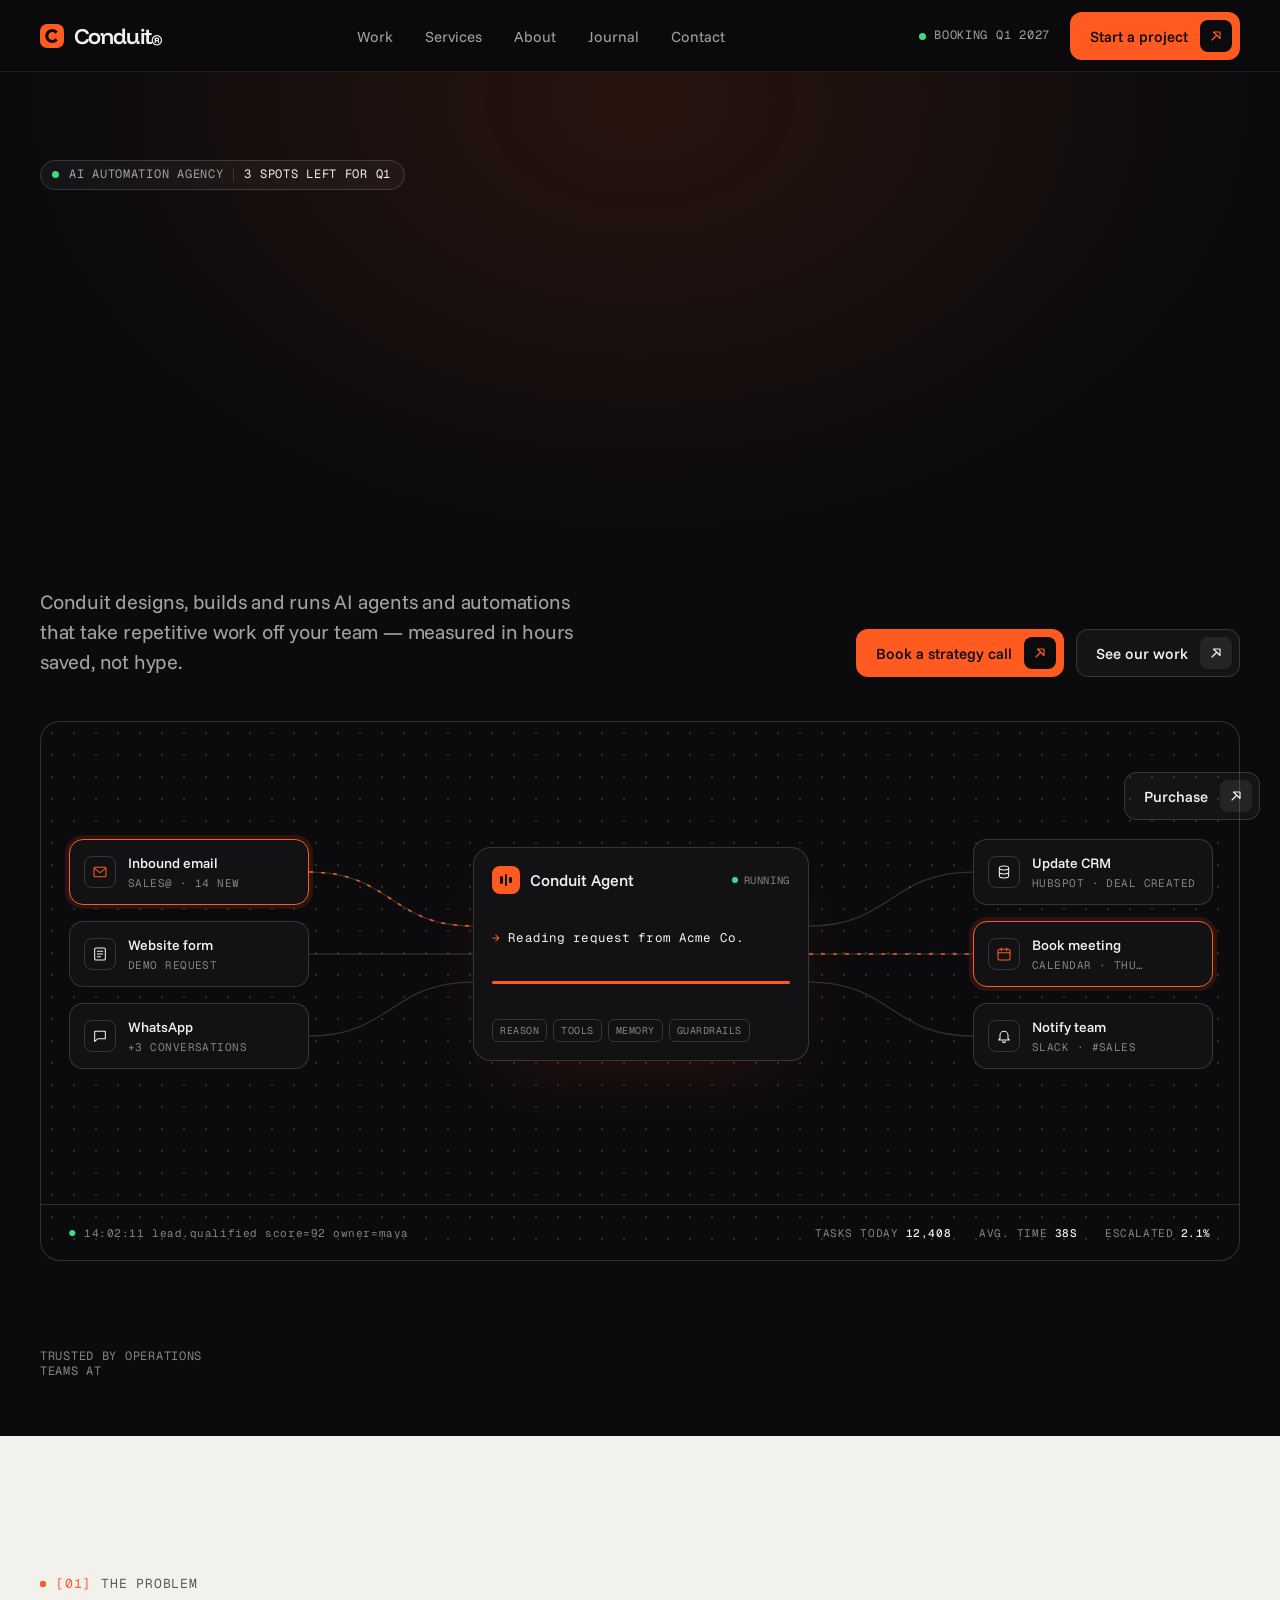
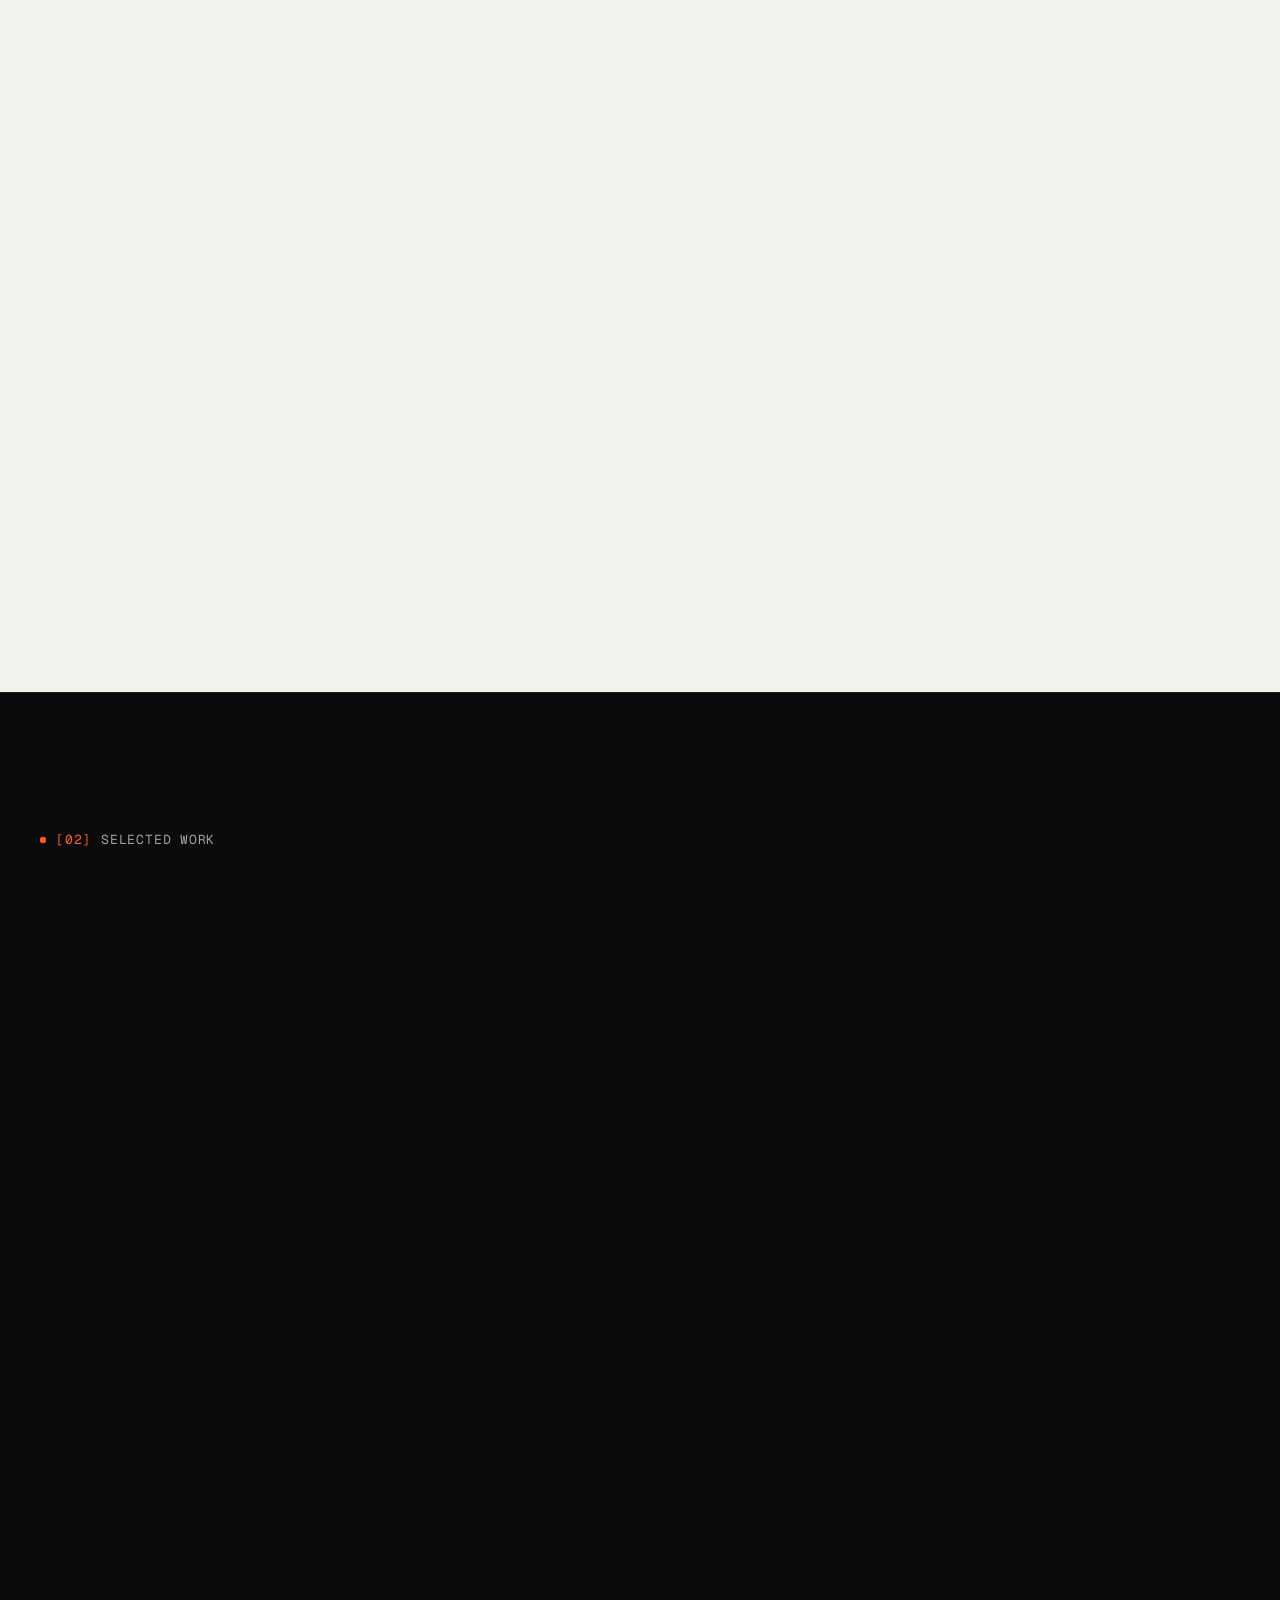
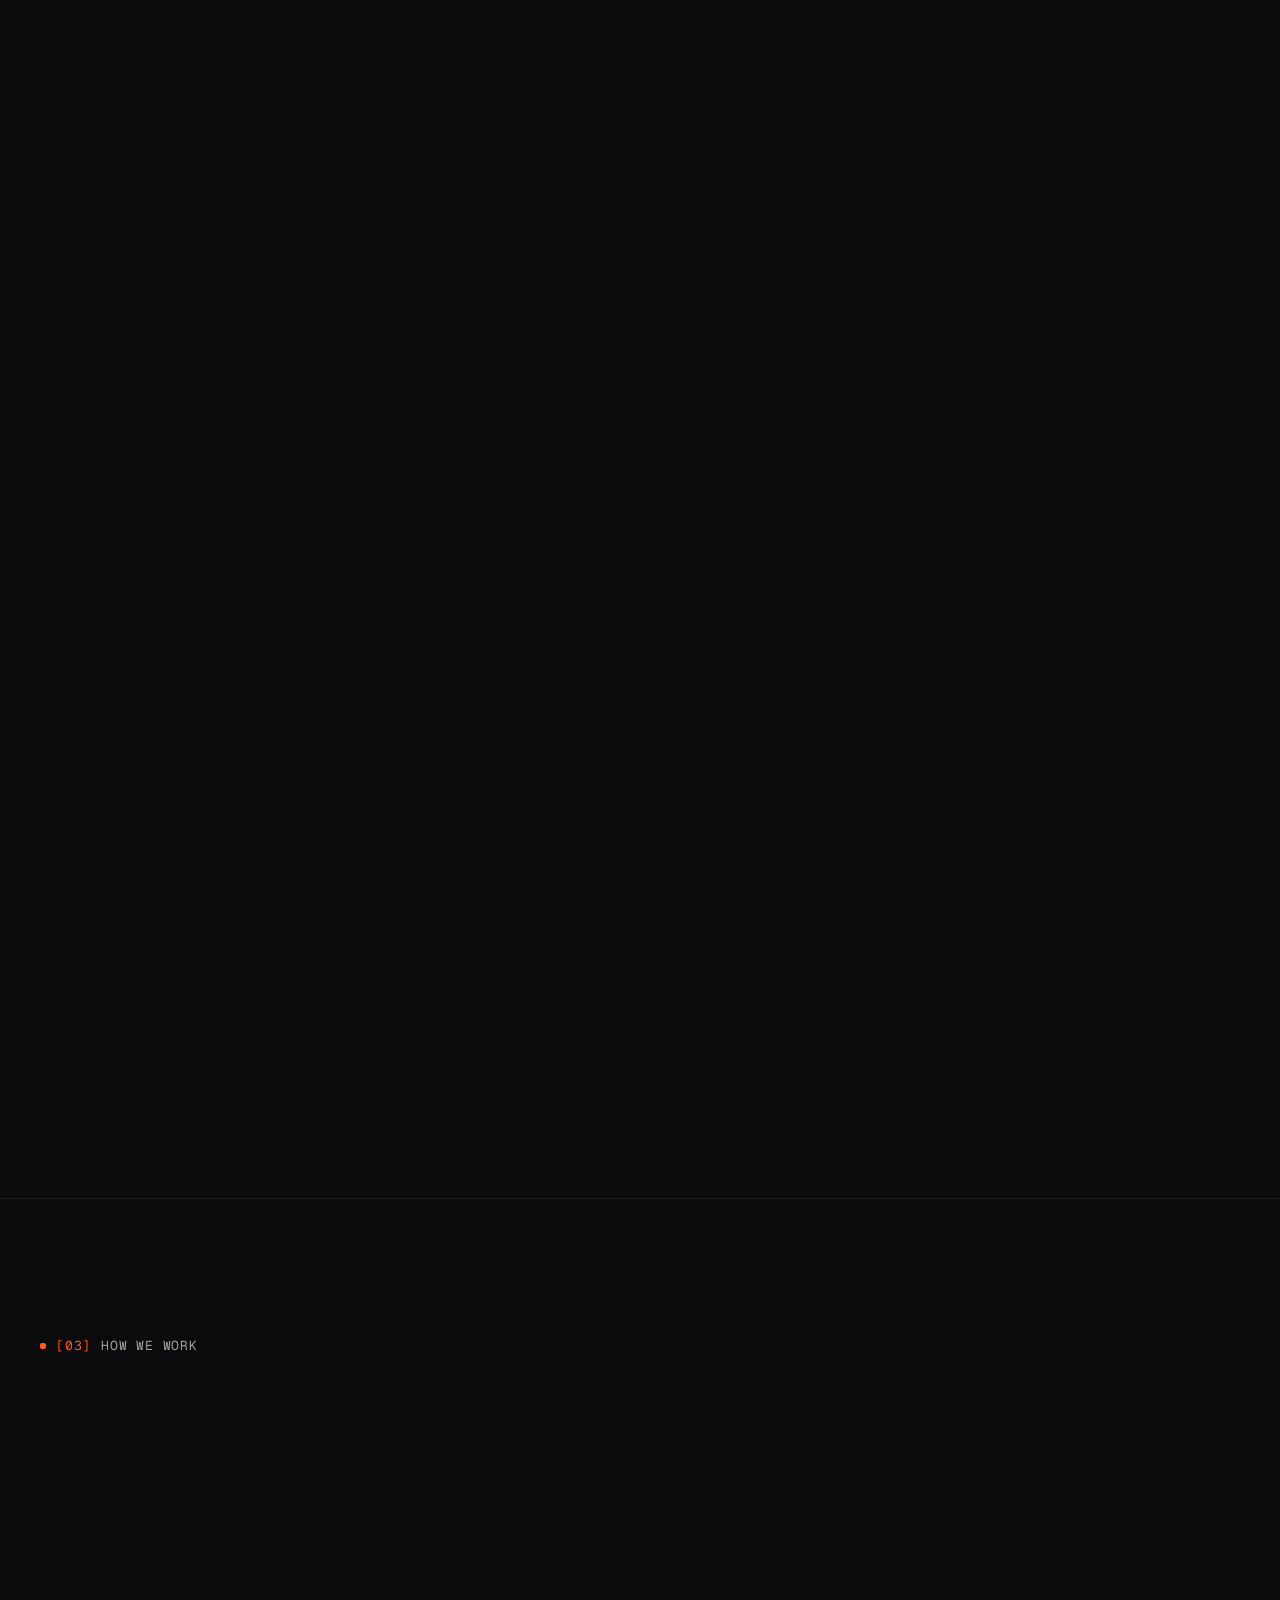
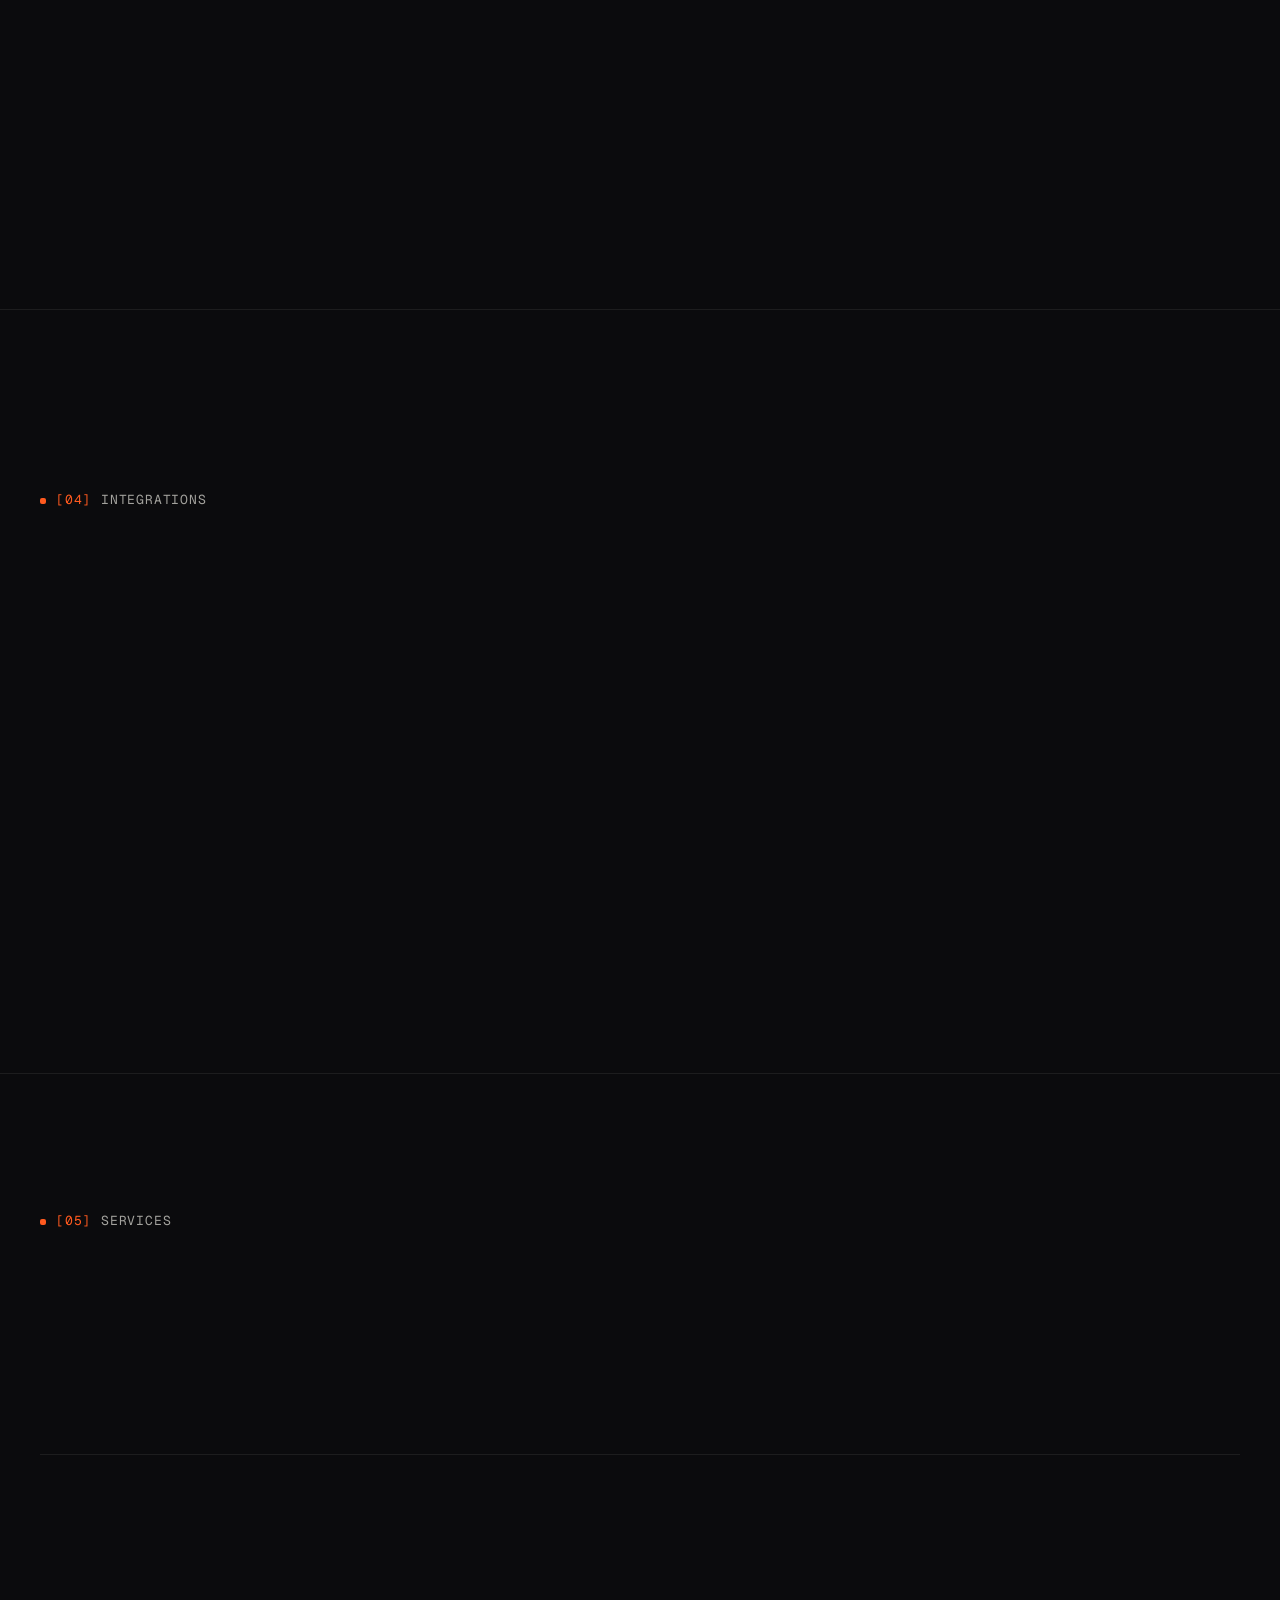
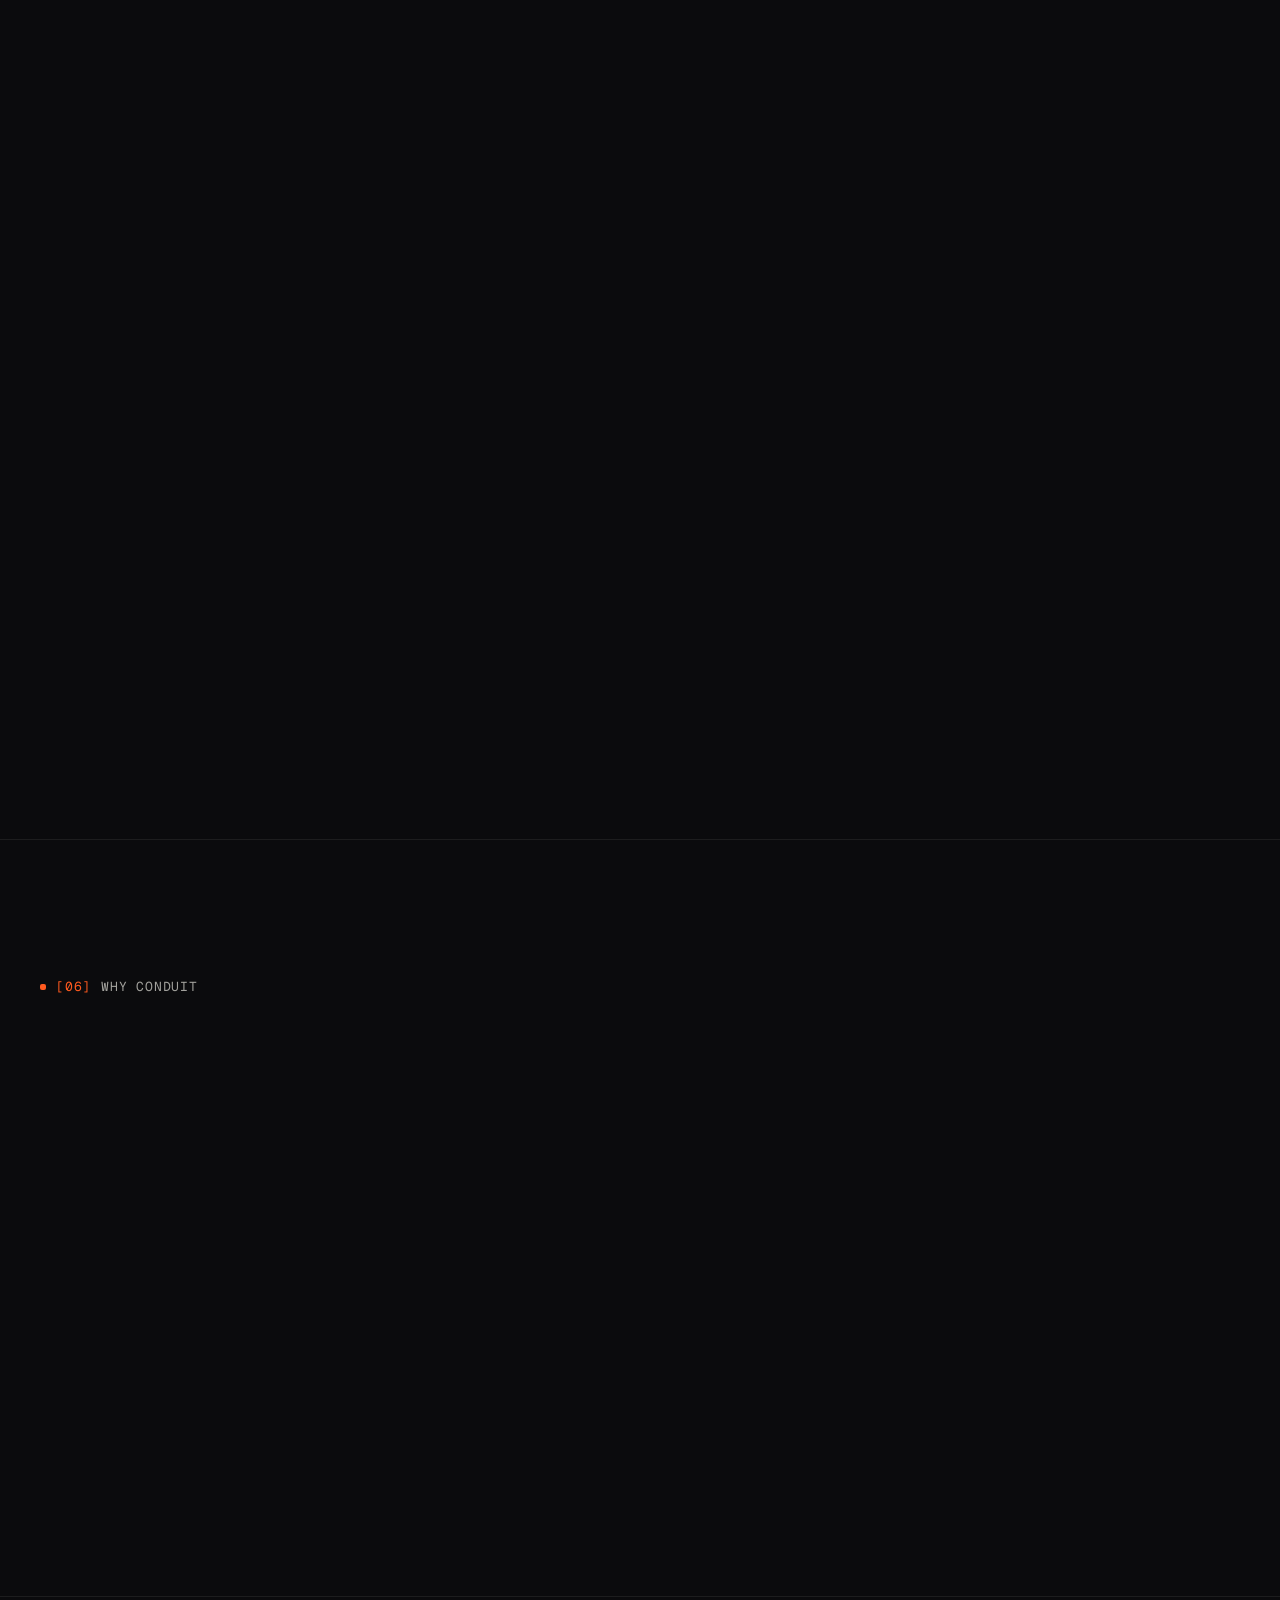
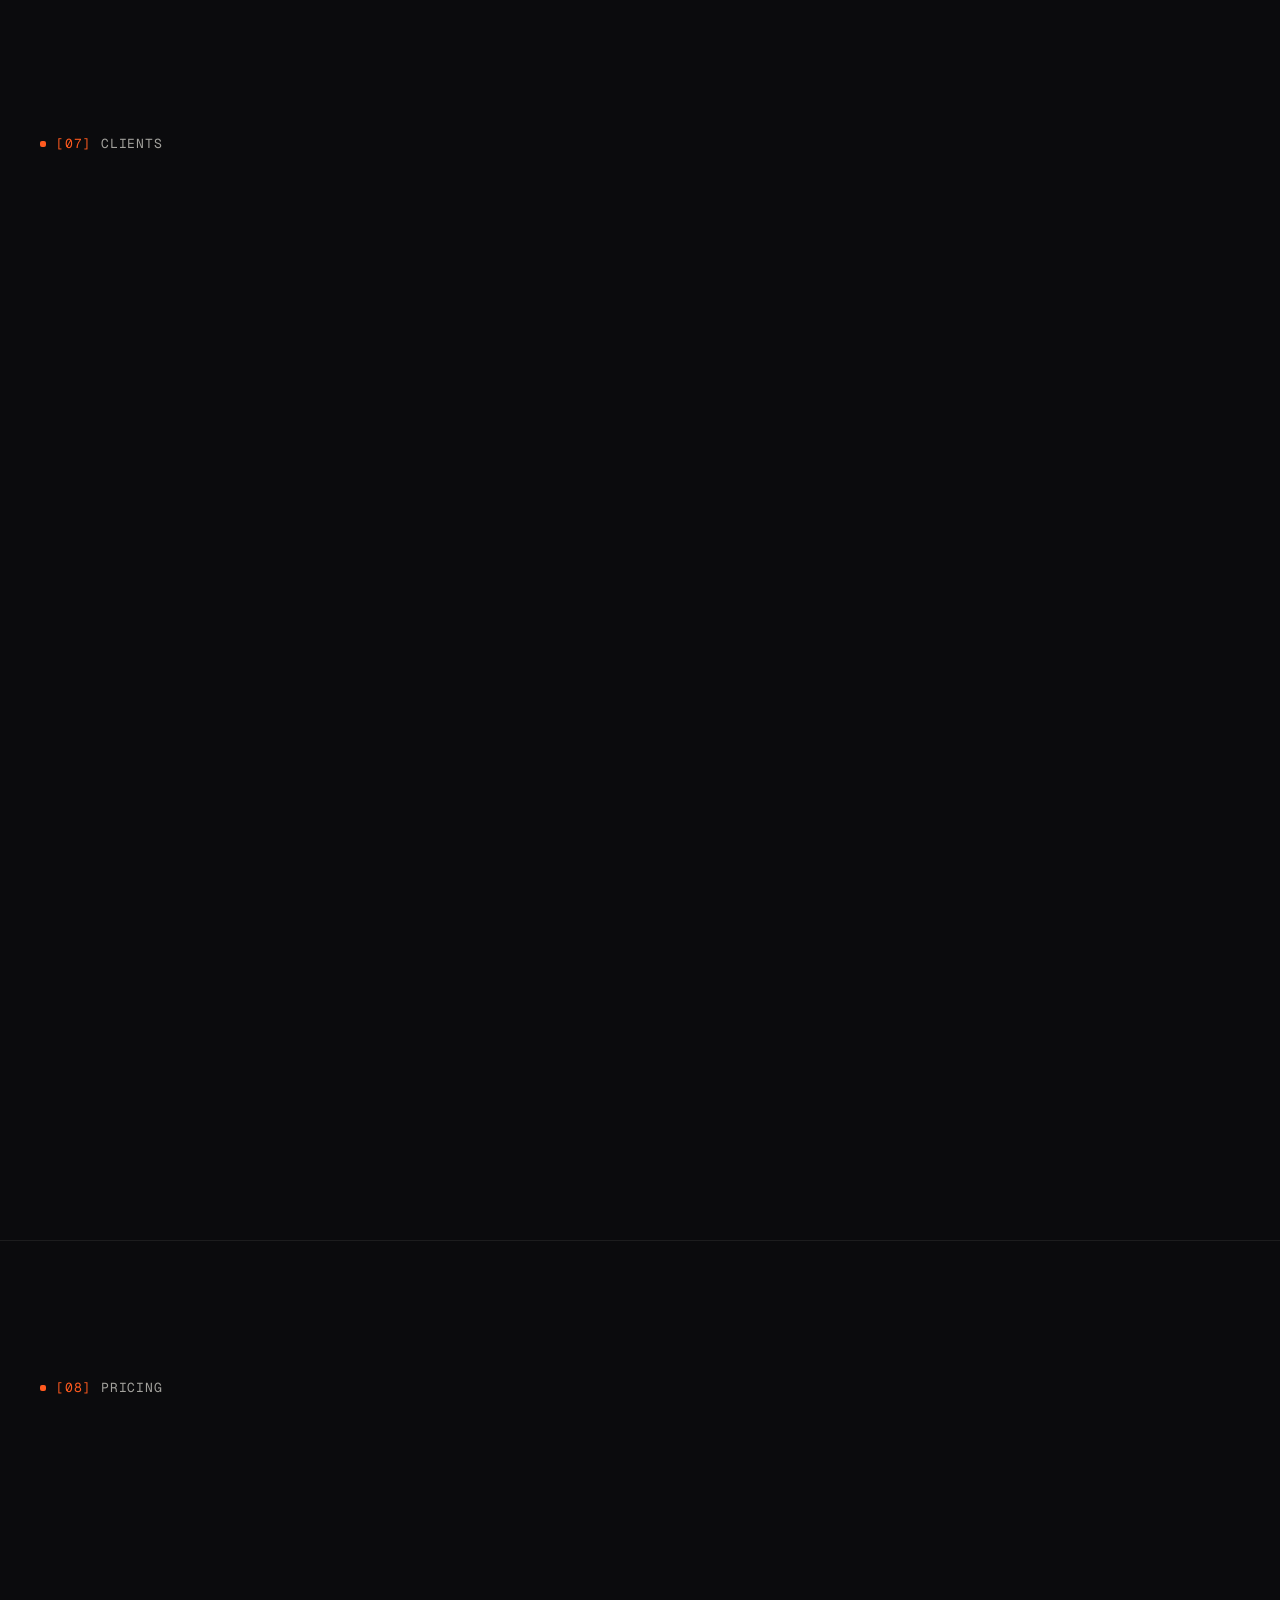
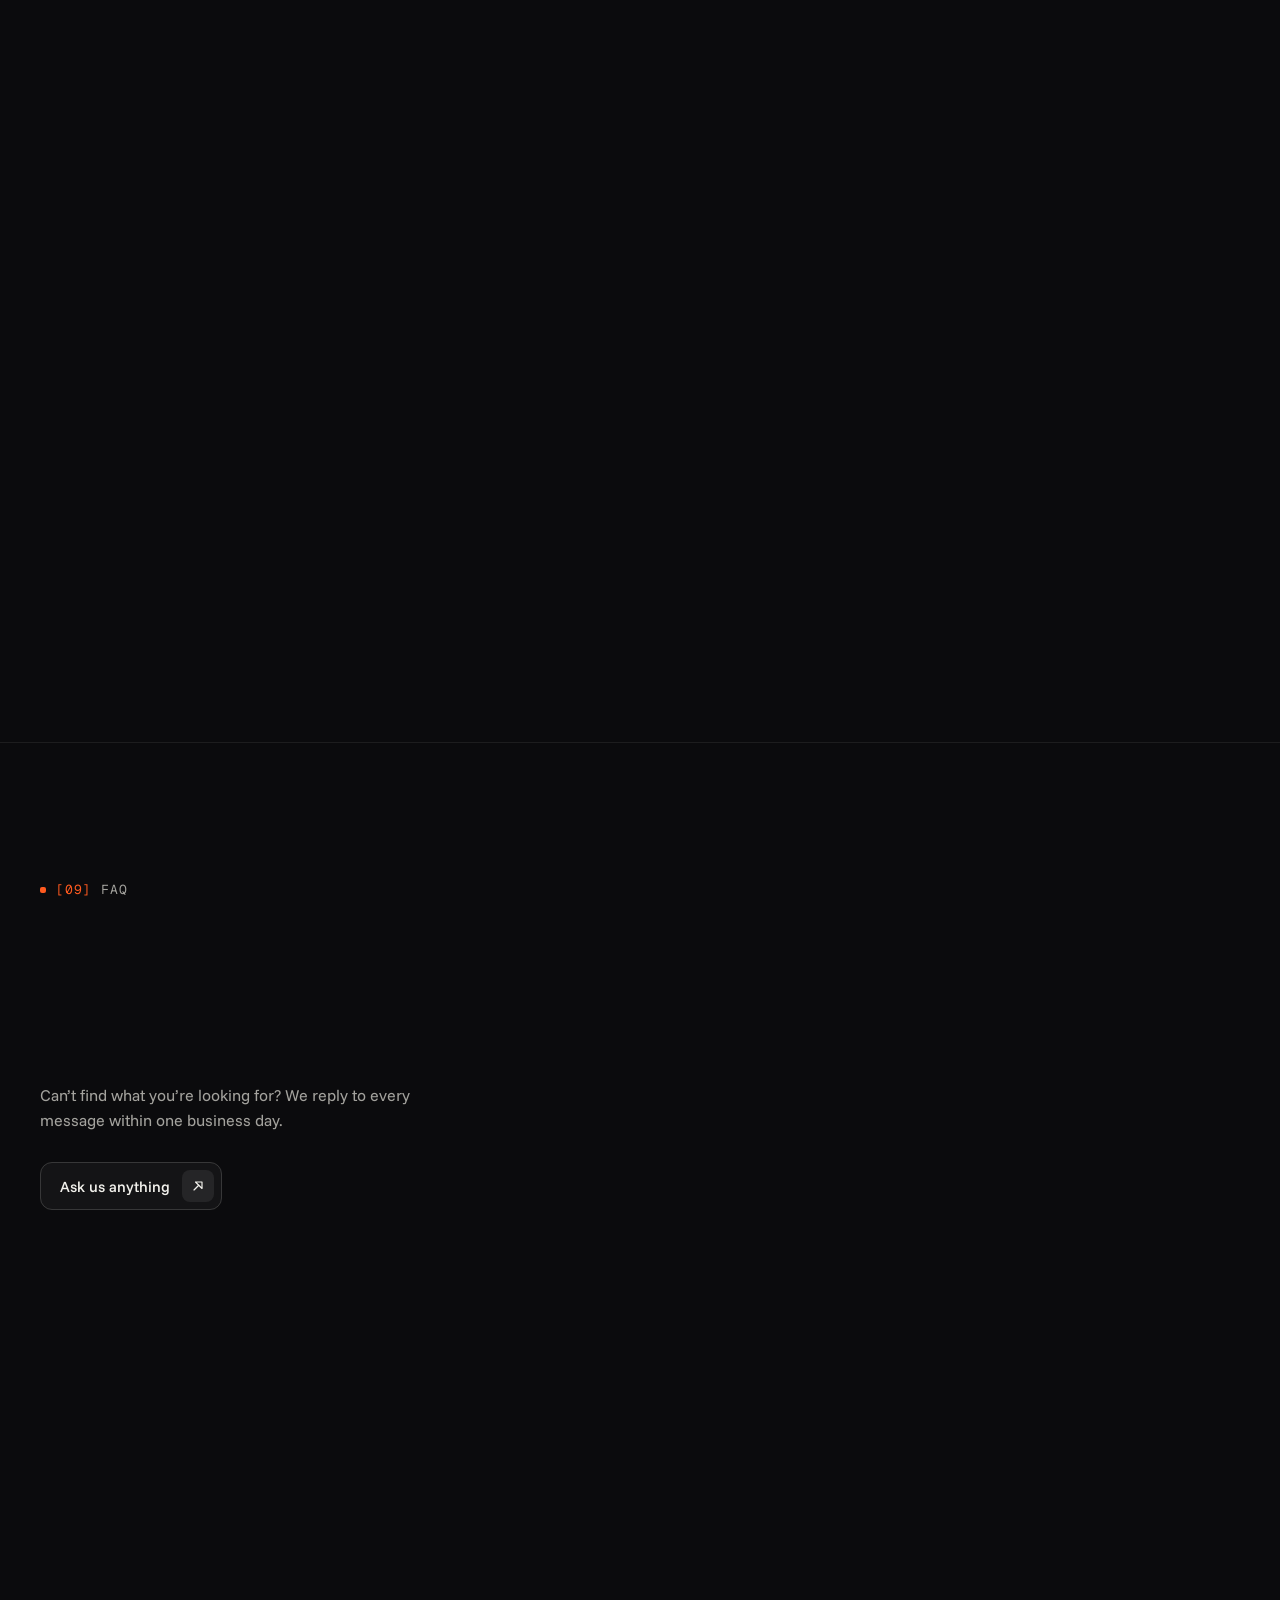
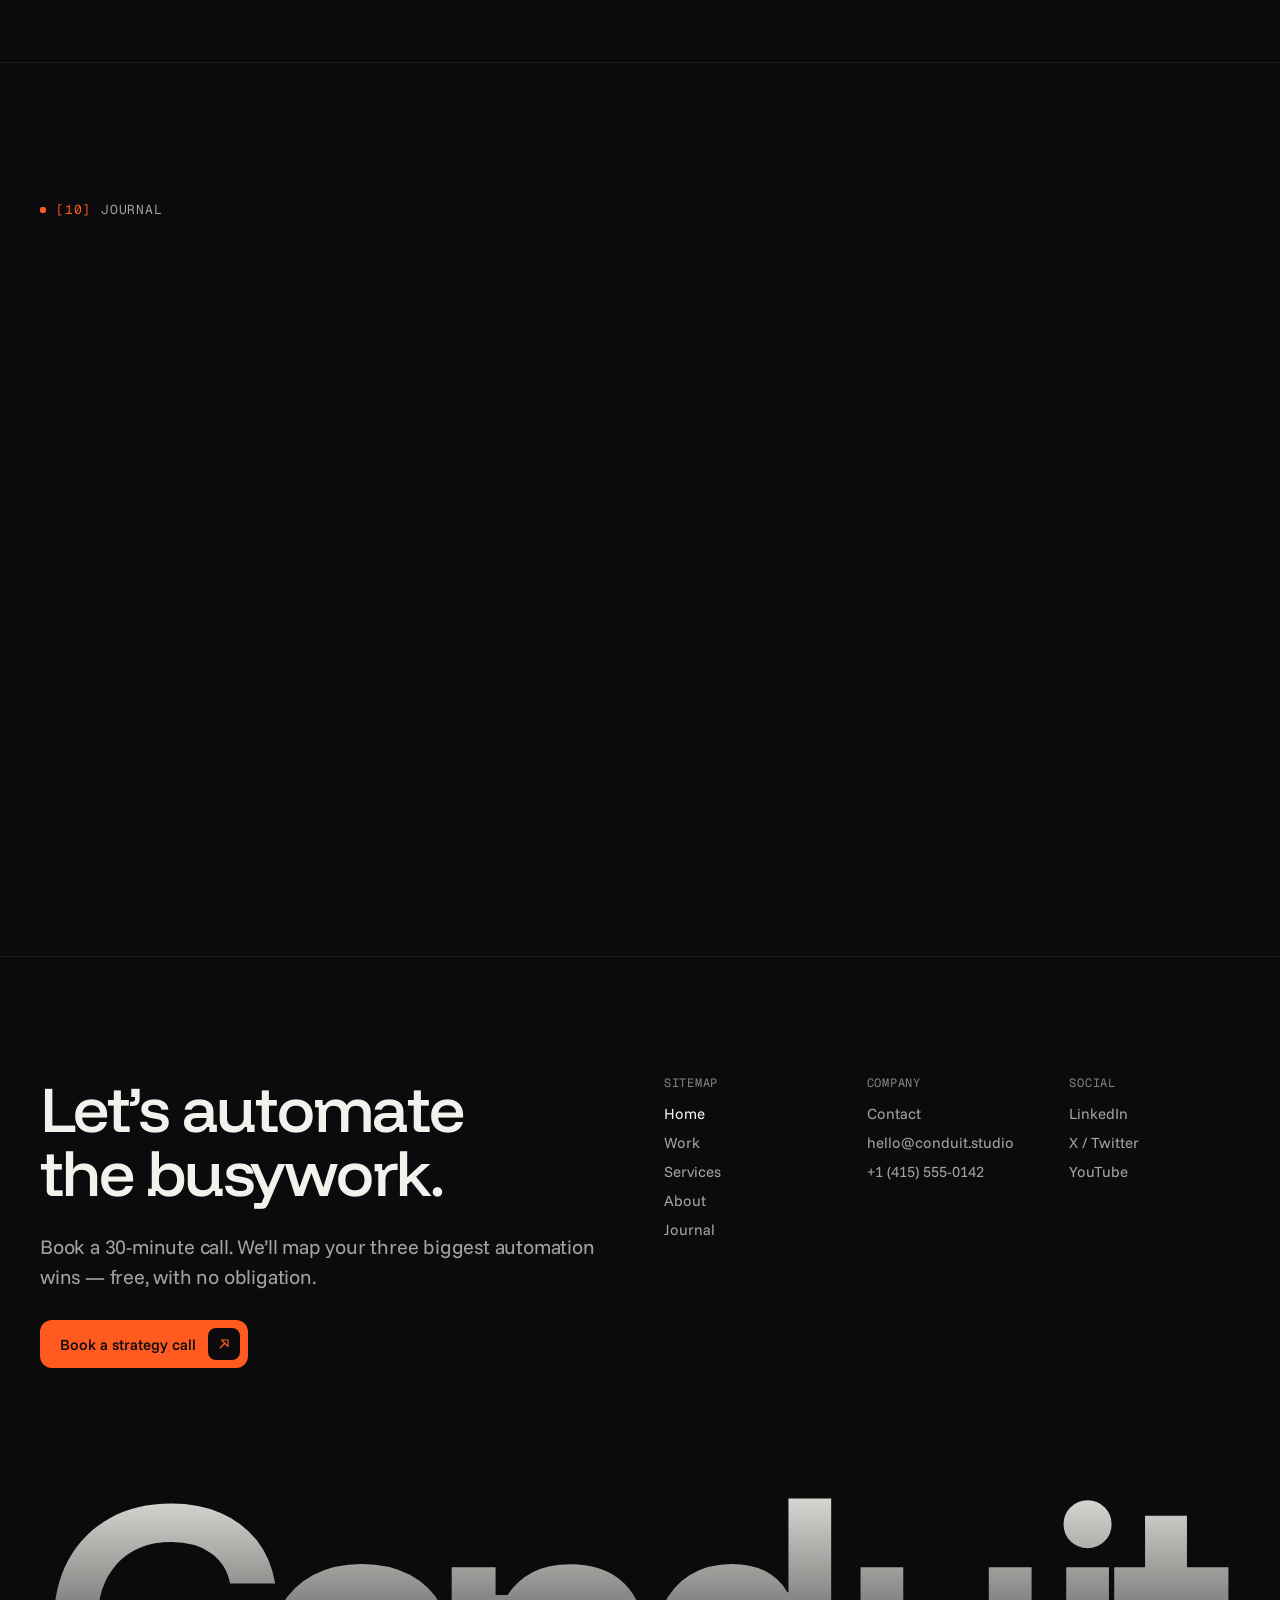
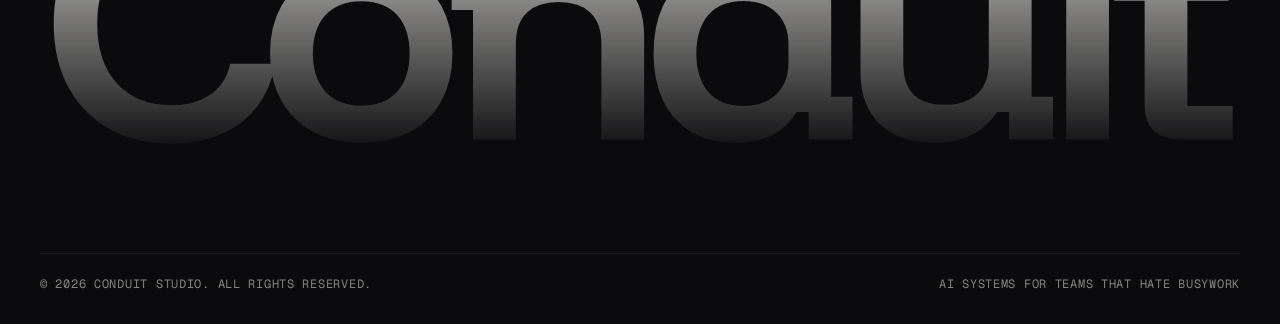
==== commit fabe3b0b: "Update index.html" ====
--- a/index.html
+++ b/index.html
@@ -1,142 +1,110 @@
 <!doctype html>
-<!-- Made in Framer · framer.com -->
-<!-- Published Nov 16, 2026, 7:45 PM UTC -->
-<html dir="ltr">
-
-<!-- Mirrored from https://conduit.framer.ai/ by HTTrack Website Copier/3.x [XR&CO], Thu, 26 Nov 2026 21:10:11 GMT -->
+<html lang="es" dir="ltr">
 <head>
-	<meta charset="utf-8">
-	<meta name="viewport" content="width=device-width">
-	<meta name="generator" content="Framer 8eaa4a7">
-	<title>Conduit — AI Automation Agency</title>
-    <link rel="canonical" href="index.html" data-framer-generated-canonical><meta property="og:url" content="index.html"><meta name="description" content="Conduit designs, builds and runs AI agents and automations that take repetitive work off your team — measured in hours saved, not hype.">
-    <meta name="framer-search-index" content="https://framerusercontent.com/sites/3ERTJawJQCO15140uW5AxY/searchIndex-u87b9QjO8zX8.json">
-    <meta name="framer-search-index-fallback" content="https://framerusercontent.com/sites/3ERTJawJQCO15140uW5AxY/searchIndex-1TRVITrJoecu.json">
-    <link href="../framerusercontent.com/images/2X4ZN7i7cLodj0RF4956trS74w.png" rel="icon" media="(prefers-color-scheme: light)">
-    <link href="../framerusercontent.com/images/2X4ZN7i7cLodj0RF4956trS74w.png" rel="icon" media="(prefers-color-scheme: dark)">
-    <link rel="apple-touch-icon" href="../framerusercontent.com/images/R47uaDQ36GHWLcGESsnMZVvZJo.png">
-    <!-- Open Graph -->
-    <meta property="og:type" content="website">
-    <meta property="og:title" content="Conduit — AI Automation Agency">
-    <meta property="og:description" content="Conduit designs, builds and runs AI agents and automations that take repetitive work off your team — measured in hours saved, not hype.">
-    <meta property="og:image" content="../framerusercontent.com/images/UfeJ6EAY1nVeEsNQLHhBWS6B4.jpg">
+<meta charset="utf-8">
+  <meta name="viewport" content="width=device-width, initial-scale=1.0">
+  <title>Eleva2 — Rescate Digital, Webs y Automatización para Pymes</title>
+  <meta name="description" content="Rescatamos webs lentas o abandonadas, implementamos agendamiento directo a WhatsApp, correos corporativos y soluciones prácticas con IA sin inflar costos.">
+  <link rel="canonical" href="./index.html">
+  <meta property="og:url" content="./index.html">
+  <link rel="icon" href="assets/favicon.png">
+  <link rel="apple-touch-icon" href="assets/apple-touch-icon.png">
+  <!-- Open Graph -->
+ <meta property="og:type" content="website">
+    <meta property="og:title" content="Eleva2 — Rescate Digital y Automatización para Pymes">
+    <meta property="og:description" content="Rescatamos webs lentas o abandonadas, implementamos agendamiento directo a WhatsApp, correos corporativos y soluciones prácticas con IA sin inflar costos.">
+    <meta property="og:image" content="images/UfeJ6EAY1nVeEsNQLHhBWS6B4.jpg">
     <!-- X -->
     <meta name="twitter:card" content="summary_large_image">
-    <meta name="twitter:title" content="Conduit — AI Automation Agency">
-    <meta name="twitter:description" content="Conduit designs, builds and runs AI agents and automations that take repetitive work off your team — measured in hours saved, not hype.">
-    <meta name="twitter:image" content="../framerusercontent.com/images/UfeJ6EAY1nVeEsNQLHhBWS6B4.jpg">
+    <meta name="twitter:title" content="Eleva2 — Rescate Digital y Automatización para Pymes">
+    <meta name="twitter:description" content="Rescatamos webs lentas o abandonadas, implementamos agendamiento directo a WhatsApp, correos corporativos y soluciones prácticas con IA sin inflar costos.">
+    <meta name="twitter:image" content="images/UfeJ6EAY1nVeEsNQLHhBWS6B4.jpg">
 	
+<!-- Start of headStart -->
+	<!-- End of headStart -->
 	
-	<script>try{if(localStorage.getItem("__framer_force_showing_editorbar_since")){const n=document.createElement("link");n.rel="modulepreload";n.href="https://framer.com/edit/init.mjs";document.head.appendChild(n)}}catch(e){}</script>
-	<script>((s,k,r)=>{let a=new Set,l=new Set,c=!1;function F(){c=!1;let e=[...l];l.clear();for(let n of e)n()}function w(e){l.add(e),!c&&(c=!0,requestAnimationFrame(F))}function D(){for(;a.size;){let e=a.values().next().value;a.delete(e),e()}}let M="scheduler"in s&&"postTask"in scheduler?e=>{scheduler.postTask(e,{priority:"background"})}:e=>setTimeout(e,1),P=new Promise(e=>{s.addEventListener("load",()=>{e()})}).then(()=>{P=void 0}),B="scheduling"in navigator&&typeof navigator.scheduling?.isInputPending=="function"?navigator.scheduling.isInputPending.bind(navigator.scheduling):()=>!1;async function j(e,n){a.add(e);let t;if(n&&r.readyState!=="complete"&&await P,!a.has(e))return;if(r.hidden){a.delete(e),e();return}let i=()=>{M(()=>{a.delete(e)&&e()})};w(()=>{B()?w(i):i()})}function f(e,n=!1){if(r.hidden){e();return}j(e,n)}let p,g;async function U(){return new Promise(e=>{let n=()=>{a.delete(e),e()};g=n,setTimeout(n,150),a.add(e)})}function A(e){e.button===0&&(p=U())}function v(){p=void 0,g?.(),g=void 0}r.addEventListener("mousedown",A,!0),r.addEventListener("click",v,!0),r.addEventListener("visibilitychange",()=>{r.hidden&&(D(),v())},!0),r.addEventListener("pagehide",()=>{v(),D()},!0);let S=r.addEventListener,T=r.removeEventListener,C=["click","auxclick","mousedown","keyup","submit"];function I(e,n){let t=[],i=[],o;for(o in e){if(typeof e[o]=="function")continue;let u=n[o];u===void 0?i.push(o):e[o]!==u&&t.push(o)}(t.length||i.length)&&console.log(`Different: ${t.join(", ")}`,`Missing: ${i.join(", ")}`)}let m=new WeakMap;function W(e){let n=m.get(e);if(n)return n;let t=async function(o){let u;o.type==="mousedown"&&o.button===0&&await p,f(()=>{typeof e=="function"?e.call(this,o):e.handleEvent(o)})};return m.set(e,t),t}r.addEventListener=function(e,n,t){if(n&&C.includes(e)){S.call(this,e,W(n),t);return}S.call(this,e,n,t)},r.removeEventListener=function(e,n,t){T.call(this,e,n,t);let i=n&&m.get(n);i&&T.call(this,e,i,t)};function _(e){return function(...t){return f(()=>{e.apply(this,t)},!0),!0}}function G(e){if(e.__f)return;let n=e.push;Object.defineProperty(e,"push",{enumerable:!0,get(){return n},set(t){t!==n&&(n=t?_(t):void 0)}}),Object.defineProperty(e,"__f",{enumerable:!1,value:!0})}function V(){let e=s.dataLayer;e&&(G(e),Object.defineProperty(s,"dataLayer",{enumerable:!0,get(){return e},set(n){n!==e&&(e=n,e&&G(e))}}))}let y=new MutationObserver(()=>{if(r.readyState==="complete"&&!("dataLayer"in s)){y.disconnect();return}"dataLayer"in s&&(y.disconnect(),V())});y.observe(r.documentElement,{childList:!0,subtree:!0});function L(e,n){let t=e.__proto__[n]??e[n],i,o=0;function u(d){let E=o++;function x(...O){(i===void 0||E>=i)&&t.apply(this,O),d&&f(()=>{let b=i;i=b===void 0?E:Math.max(b,E);try{d.apply(this,O)}finally{i=b}})}return x}let h=u();Object.defineProperty(e,n,{enumerable:!0,get(){return h},set(d){d!==h&&(h=d?u(d):void 0)}})}L(k,"pushState"),L(k,"replaceState"),L(HTMLFormElement.prototype,"submit")})(window,window.history,document);
-</script>
-	<!-- Start of headStart -->
-    
-    <!-- End of headStart -->
+<link rel="preconnect" href="https://fonts.googleapis.com">
+	<link rel="preconnect" href="https://fonts.gstatic.com" crossorigin>
+	<link href="https://fonts.googleapis.com/css2?family=Funnel+Display:wght@400;500;600;700&family=Funnel+Sans:ital,wght@0,400;0,500;0,700;1,400;1,500;1,700&family=Geist+Mono:ital,wght@0,400;0,700;1,400;1,700&display=swap" rel="stylesheet">
 	
-	<style data-framer-font-css>@font-face { font-family: "Funnel Sans"; src: url("../fonts.gstatic.com/s/funnelsans/v3/OpNfno8Dg9bX6Bsp3Wq69RB-VukSVv3aISFAp3mEe29NnDyL7w.woff2"); font-display: swap; font-style: normal; font-weight: 500 }
-@font-face { font-family: "Funnel Sans"; src: url("../fonts.gstatic.com/s/funnelsans/v3/OpNfno8Dg9bX6Bsp3Wq69RB-VukSVv3aISFAcn6Ee29NnDyL7w.woff2"); font-display: swap; font-style: normal; font-weight: 700 }
-@font-face { font-family: "Funnel Sans"; src: url("../fonts.gstatic.com/s/funnelsans/v3/OpNZno8Dg9bX6Bsp3Wq69Tp3ZBbKP5ZAjyZVXTqLOmVMvjmb76XZ.woff2"); font-display: swap; font-style: italic; font-weight: 700 }
-@font-face { font-family: "Funnel Sans"; src: url("../fonts.gstatic.com/s/funnelsans/v3/OpNZno8Dg9bX6Bsp3Wq69Tp3ZBbKP5ZAjyZVXTpePWVMvjmb76XZ.woff2"); font-display: swap; font-style: italic; font-weight: 500 }
-@font-face { font-family: "Geist Mono"; src: url("../fonts.gstatic.com/s/geistmono/v6/or3yQ6H-1_WfwkMZI_qYPLs1a-t7PU0AbeE9KJ5W7ihaO_CS.woff2"); font-style: normal; font-weight: 400 }
-@font-face { font-family: "Geist Mono"; src: url("../fonts.gstatic.com/s/geistmono/v6/or3yQ6H-1_WfwkMZI_qYPLs1a-t7PU0AbeHaL55W7ihaO_CS.woff2"); font-style: normal; font-weight: 700 }
-@font-face { font-family: "Geist Mono"; src: url("../fonts.gstatic.com/s/geistmono/v6/or3wQ6H-1_WfwkMZI_qYFrIHlDMSVteuavT1a5EX5Cl4PuCSdNg.woff2"); font-style: italic; font-weight: 700 }
-@font-face { font-family: "Geist Mono"; src: url("../fonts.gstatic.com/s/geistmono/v6/or3wQ6H-1_WfwkMZI_qYFrIHlDMSVteuavT1a3YQ5Cl4PuCSdNg.woff2"); font-style: italic; font-weight: 400 }
-@font-face { font-family: "Funnel Sans"; src: url("../fonts.gstatic.com/s/funnelsans/v3/OpNfno8Dg9bX6Bsp3Wq69RB-VukSVv3aISFAlXmEe29NnDyL7w.woff2"); font-display: swap; font-style: normal; font-weight: 400 }
-@font-face { font-family: "Funnel Sans"; src: url("../fonts.gstatic.com/s/funnelsans/v3/OpNZno8Dg9bX6Bsp3Wq69Tp3ZBbKP5ZAjyZVXTpsPWVMvjmb76XZ.woff2"); font-display: swap; font-style: italic; font-weight: 400 }
-@font-face { font-family: "Funnel Display"; src: url("../fonts.gstatic.com/s/funneldisplay/v3/B50bF7FGv37QNVWgE0ga--4PbZSRJXrOHcLHLoAYqGPXXcVwIZDKFA.woff2"); font-style: normal; font-weight: 500 }
-@font-face { font-family: "Funnel Display"; src: url("../fonts.gstatic.com/s/funneldisplay/v3/B50bF7FGv37QNVWgE0ga--4PbZSRJXrOHcLHLoAYfWTXXcVwIZDKFA.woff2"); font-style: normal; font-weight: 700 }
-@font-face { font-family: "Funnel Display"; src: url("../fonts.gstatic.com/s/funneldisplay/v3/B50bF7FGv37QNVWgE0ga--4PbZSRJXrOHcLHLoAYmmPXXcVwIZDKFA.woff2"); font-style: normal; font-weight: 400 }
-@font-face { font-family: "Funnel Display"; src: url("../fonts.gstatic.com/s/funneldisplay/v3/B50bF7FGv37QNVWgE0ga--4PbZSRJXrOHcLHLoAYRGTXXcVwIZDKFA.woff2"); font-style: normal; font-weight: 600 }
-@font-face { font-family: "Inter"; src: url("../framerusercontent.com/assets/5vvr9Vy74if2I6bQbJvbw7SY1pQ.woff2"); font-display: swap; font-style: normal; font-weight: 400; unicode-range: U+0460-052F, U+1C80-1C88, U+20B4, U+2DE0-2DFF, U+A640-A69F, U+FE2E-FE2F }
-@font-face { font-family: "Inter"; src: url("../framerusercontent.com/assets/EOr0mi4hNtlgWNn9if640EZzXCo.woff2"); font-display: swap; font-style: normal; font-weight: 400; unicode-range: U+0301, U+0400-045F, U+0490-0491, U+04B0-04B1, U+2116 }
-@font-face { font-family: "Inter"; src: url("../framerusercontent.com/assets/Y9k9QrlZAqio88Klkmbd8VoMQc.woff2"); font-display: swap; font-style: normal; font-weight: 400; unicode-range: U+1F00-1FFF }
-@font-face { font-family: "Inter"; src: url("../framerusercontent.com/assets/OYrD2tBIBPvoJXiIHnLoOXnY9M.woff2"); font-display: swap; font-style: normal; font-weight: 400; unicode-range: U+0370-03FF }
-@font-face { font-family: "Inter"; src: url("../framerusercontent.com/assets/JeYwfuaPfZHQhEG8U5gtPDZ7WQ.woff2"); font-display: swap; font-style: normal; font-weight: 400; unicode-range: U+0100-024F, U+0259, U+1E00-1EFF, U+2020, U+20A0-20AB, U+20AD-20CF, U+2113, U+2C60-2C7F, U+A720-A7FF }
-@font-face { font-family: "Inter"; src: url("../framerusercontent.com/assets/GrgcKwrN6d3Uz8EwcLHZxwEfC4.woff2"); font-display: swap; font-style: normal; font-weight: 400; unicode-range: U+0000-00FF, U+0131, U+0152-0153, U+02BB-02BC, U+02C6, U+02DA, U+02DC, U+2000-206F, U+2070, U+2074-207E, U+2080-208E, U+20AC, U+2122, U+2191, U+2193, U+2212, U+2215, U+FEFF, U+FFFD }
-@font-face { font-family: "Inter"; src: url("../framerusercontent.com/assets/b6Y37FthZeALduNqHicBT6FutY.woff2"); font-display: swap; font-style: normal; font-weight: 400; unicode-range: U+0102-0103, U+0110-0111, U+0128-0129, U+0168-0169, U+01A0-01A1, U+01AF-01B0, U+1EA0-1EF9, U+20AB }
-@font-face { font-family: "Funnel Sans Placeholder"; src: local("Arial"); ascent-override: 98.67%; descent-override: 24.67%; line-gap-override: 0.00%; size-adjust: 101.35% }
-@font-face { font-family: "Inter Placeholder"; src: local("Arial"); ascent-override: 89.79%; descent-override: 22.36%; line-gap-override: 0.00%; size-adjust: 107.89% }</style>
-	<link href="https://fonts.gstatic.com/" rel="preconnect" crossorigin>
-	
-	<!-- Initialize gtag before head-end custom code can call it. -->
+	<script async src="https://www.googletagmanager.com/gtag/js?id=TU_ID_GA4"></script>
 	<script>
 	  window.dataLayer = window.dataLayer || [];
-	  function gtag(){window.dataLayer.push(arguments);}
+	  function gtag(){dataLayer.push(arguments);}
 	  gtag('js', new Date());
-	  gtag('config', 'G-V45PB1TLPT');
+	  gtag('config', 'TU_ID_GA4');
 	</script>
 	<meta name="robots" content="max-image-preview:large"><style data-framer-breakpoint-css>@media(min-width: 1200px){.hidden-72rtr7{display:none!important}}@media(min-width: 810px) and (max-width: 1199.98px){.hidden-r35akz{display:none!important}}@media(max-width: 809.98px){.hidden-185mcmk{display:none!important}}@media(min-width: 1200px){.hidden-ufog3e{display:none!important}}@media(min-width: 810px) and (max-width: 1199.98px){.hidden-5p8mg{display:none!important}}@media(max-width: 809.98px){.hidden-1m1spkx{display:none!important}}</style><style data-framer-css-ssr-minified data-framer-components="framer-lib-cursors-host framer-VfLOc PropertyOverrides framer-60CbL framer-Zwq5I framer-lib-combinedCSSRules framer-J7BMW framer-mbPBj framer-iZmZi framer-SKxDT framer-qbsCF framer-ntkKP framer-ekGPF framer-qy8nY framer-r6dAC framer-ThZZr framer-4rIKT framer-p9UF6 framer-tlKWP framer-uYe2H framer-TTGmj framer-OSwlI framer-9cpnQ framer-MewLZ framer-fSxkx framer-x2kKd framer-6XhEC framer-uMwCf framer-uLusT framer-dI88f framer-9xfmM framer-CiD9c framer-jjvxt framer-adTrB framer-50RdO framer-ohg0r">html,body,#main{box-sizing:border-box;margin:0;padding:0}:root{-webkit-font-smoothing:antialiased;-moz-osx-font-smoothing:grayscale}*{box-sizing:border-box;-webkit-font-smoothing:inherit}h1,h2,h3,h4,h5,h6,p,figure{margin:0}body,input,textarea,select,button{font-family:sans-serif;font-size:12px}body{--token-dc6c4c9f-b39c-4b2c-8c03-d4edbc7a89ef:#0b0b0d;--token-234e1c9e-e1c7-4da4-9c14-d102950f22bb:#0b0b0d00;--token-15b7f44d-6c06-4c68-a61a-3388864df739:#121215;--token-f4d3012f-a37a-433e-8cbe-d0d3af86ed6e:#1a1a1e;--token-882204c7-d2f3-48be-bb35-cde185a116dc:#f2f1ec;--token-8ed13256-7c41-42a1-913f-8c1d01a8af64:#f2f1ec;--token-e0b100bc-d79e-4f06-91a3-eae339f49faa:#a3a29d;--token-996b63da-06d3-4f11-85be-bff1b8ae39c0:#85847f;--token-6f7dbf03-31e7-4be3-a6c5-23af7dde75bb:#0b0b0d;--token-8866c23c-bb39-438c-a273-53fd34e717b9:#0b0b0d;--token-c2daf294-feff-40eb-ab25-812f705edb71:#5a5954;--token-4707cc68-acd3-423f-92f2-8bf592ddb543:#f2f1ec14;--token-6f5bf4c9-e1fe-468a-939c-a94c959667ed:#f2f1ec29;--token-9ca9434d-f757-428e-b7b7-32c8641befaf:#0b0b0d1f;--token-eec5eb1f-c184-4592-87d6-d266fe325689:#ff5a1f;--token-959bbc72-adb2-4d12-bbd5-c11722fcba74:#ff7a47;--token-cd8eb0ae-2b2d-4575-ac40-bade21368b87:#ff5a1f1f;--token-713b6b5a-c278-4d3b-8901-a8101071becd:#ff5a1f59;--token-b19ce9a6-273c-4f86-b36a-e66d623ab002:#ff5a1f00;--token-4a2dfb54-71cd-490c-87ae-a142433b91cf:#3ddc84;--token-e76050df-90a3-45e8-9fbc-f15ad3d483b8:#3ddc8429;--token-8fd28240-427f-4627-895b-1fb916c066b9:#f2f1ec0a;--token-dc0bd222-e8e0-4547-9637-89a585941d90:#f2f1ec14;--token-b157871d-e04b-4a7e-bb36-695a2d85a39e:#0b0b0d99;--token-85fbd645-eaaf-46c2-b02f-a6d330326671:#0b0b0d00;--token-df7c3d89-6a7a-48ea-ba47-895bd6488f31:#5b8cff;--token-6848912e-8925-4b56-893d-465bd42b73f6:#f5c542;--token-041c8a70-28c8-4a30-bb7e-b769056507a6:#ff5fa2}@supports (z-index:calc(infinity)){#__framer-badge-container{--infinity:infinity}}#__framer-badge-container{pointer-events:none;width:100%;z-index:calc(var(--infinity,2147480000));justify-content:flex-end;padding:20px;display:flex;position:fixed;bottom:0}body{--framer-will-change-override:none}@supports (background:-webkit-named-image(i)) and (not (grid-template-rows:subgrid)){body{--framer-will-change-override:transform}}body{--framer-will-change-filter-override:none}@supports (background:-webkit-named-image(i)) and (not (position-area:top right)){body{--framer-will-change-filter-override:filter}}[data-framer-component-type]{position:absolute}[data-framer-component-type=Text]{cursor:inherit}[data-framer-component-text-autosized] *{white-space:pre}[data-framer-component-type=Text]>*{text-align:var(--framer-text-alignment,start)}[data-framer-component-type=Text] span span,[data-framer-component-type=Text] p span,[data-framer-component-type=Text] h1 span,[data-framer-component-type=Text] h2 span,[data-framer-component-type=Text] h3 span,[data-framer-component-type=Text] h4 span,[data-framer-component-type=Text] h5 span,[data-framer-component-type=Text] h6 span{display:block}[data-framer-component-type=Text] span span span,[data-framer-component-type=Text] p span span,[data-framer-component-type=Text] h1 span span,[data-framer-component-type=Text] h2 span span,[data-framer-component-type=Text] h3 span span,[data-framer-component-type=Text] h4 span span,[data-framer-component-type=Text] h5 span span,[data-framer-component-type=Text] h6 span span{display:unset}[data-framer-component-type=Text] div div span,[data-framer-component-type=Text] a div span,[data-framer-component-type=Text] span span span,[data-framer-component-type=Text] p span span,[data-framer-component-type=Text] h1 span span,[data-framer-component-type=Text] h2 span span,[data-framer-component-type=Text] h3 span span,[data-framer-component-type=Text] h4 span span,[data-framer-component-type=Text] h5 span span,[data-framer-component-type=Text] h6 span span,[data-framer-component-type=Text] a{font-family:var(--font-family);font-style:var(--font-style);font-weight:min(calc(var(--framer-font-weight-increase,0) + var(--font-weight,400)), 900);color:var(--text-color);letter-spacing:var(--letter-spacing);font-size:var(--font-size);text-transform:var(--text-transform);--text-decoration:var(--framer-text-decoration-style,solid) var(--framer-text-decoration,none) var(--framer-text-decoration-color,currentcolor) var(--framer-text-decoration-thickness,auto);--text-decoration-skip-ink:var(--framer-text-decoration-skip-ink);--text-underline-offset:var(--framer-text-decoration-offset);line-height:var(--line-height);--font-family:var(--framer-font-family);--font-style:var(--framer-font-style);--font-weight:var(--framer-font-weight);--text-color:var(--framer-text-color);--letter-spacing:var(--framer-letter-spacing);--font-size:var(--framer-font-size);--text-transform:var(--framer-text-transform);--line-height:var(--framer-line-height)}[data-framer-component-type=Text] a,[data-framer-component-type=Text] a div span,[data-framer-component-type=Text] a span span span,[data-framer-component-type=Text] a p span span,[data-framer-component-type=Text] a h1 span span,[data-framer-component-type=Text] a h2 span span,[data-framer-component-type=Text] a h3 span span,[data-framer-component-type=Text] a h4 span span,[data-framer-component-type=Text] a h5 span span,[data-framer-component-type=Text] a h6 span span{--font-family:var(--framer-link-font-family,var(--framer-font-family));--font-style:var(--framer-link-font-style,var(--framer-font-style));--font-weight:var(--framer-link-font-weight,var(--framer-font-weight));--text-color:var(--framer-link-text-color,var(--framer-text-color));--font-size:var(--framer-link-font-size,var(--framer-font-size));--text-transform:var(--framer-link-text-transform,var(--framer-text-transform));--text-decoration:var(--framer-link-text-decoration-style,var(--framer-text-decoration-style,solid)) var(--framer-link-text-decoration,var(--framer-text-decoration,none)) var(--framer-link-text-decoration-color,var(--framer-text-decoration-color,currentcolor)) var(--framer-link-text-decoration-thickness,var(--framer-text-decoration-thickness,auto));--text-decoration-skip-ink:var(--framer-link-text-decoration-skip-ink,var(--framer-text-decoration-skip-ink));--text-underline-offset:var(--framer-link-text-decoration-offset,var(--framer-text-decoration-offset))}[data-framer-component-type=Text] a:hover,[data-framer-component-type=Text] a div span:hover,[data-framer-component-type=Text] a span span span:hover,[data-framer-component-type=Text] a p span span:hover,[data-framer-component-type=Text] a h1 span span:hover,[data-framer-component-type=Text] a h2 span span:hover,[data-framer-component-type=Text] a h3 span span:hover,[data-framer-component-type=Text] a h4 span span:hover,[data-framer-component-type=Text] a h5 span span:hover,[data-framer-component-type=Text] a h6 span span:hover{--font-family:var(--framer-link-hover-font-family,var(--framer-link-font-family,var(--framer-font-family)));--font-style:var(--framer-link-hover-font-style,var(--framer-link-font-style,var(--framer-font-style)));--font-weight:var(--framer-link-hover-font-weight,var(--framer-link-font-weight,var(--framer-font-weight)));--text-color:var(--framer-link-hover-text-color,var(--framer-link-text-color,var(--framer-text-color)));--font-size:var(--framer-link-hover-font-size,var(--framer-link-font-size,var(--framer-font-size)));--text-transform:var(--framer-link-hover-text-transform,var(--framer-link-text-transform,var(--framer-text-transform)));--text-decoration:var(--framer-link-hover-text-decoration-style,var(--framer-link-text-decoration-style,var(--framer-text-decoration-style,solid))) var(--framer-link-hover-text-decoration,var(--framer-link-text-decoration,var(--framer-text-decoration,none))) var(--framer-link-hover-text-decoration-color,var(--framer-link-text-decoration-color,var(--framer-text-decoration-color,currentcolor))) var(--framer-link-hover-text-decoration-thickness,var(--framer-link-text-decoration-thickness,var(--framer-text-decoration-thickness,auto)));--text-decoration-skip-ink:var(--framer-link-hover-text-decoration-skip-ink,var(--framer-link-text-decoration-skip-ink,var(--framer-text-decoration-skip-ink)));--text-underline-offset:var(--framer-link-hover-text-decoration-offset,var(--framer-link-text-decoration-offset,var(--framer-text-decoration-offset)))}[data-framer-component-type=Text].isCurrent a,[data-framer-component-type=Text].isCurrent a div span,[data-framer-component-type=Text].isCurrent a span span span,[data-framer-component-type=Text].isCurrent a p span span,[data-framer-component-type=Text].isCurrent a h1 span span,[data-framer-component-type=Text].isCurrent a h2 span span,[data-framer-component-type=Text].isCurrent a h3 span span,[data-framer-component-type=Text].isCurrent a h4 span span,[data-framer-component-type=Text].isCurrent a h5 span span,[data-framer-component-type=Text].isCurrent a h6 span span{--font-family:var(--framer-link-current-font-family,var(--framer-link-font-family,var(--framer-font-family)));--font-style:var(--framer-link-current-font-style,var(--framer-link-font-style,var(--framer-font-style)));--font-weight:var(--framer-link-current-font-weight,var(--framer-link-font-weight,var(--framer-font-weight)));--text-color:var(--framer-link-current-text-color,var(--framer-link-text-color,var(--framer-text-color)));--font-size:var(--framer-link-current-font-size,var(--framer-link-font-size,var(--framer-font-size)));--text-transform:var(--framer-link-current-text-transform,var(--framer-link-text-transform,var(--framer-text-transform)));--text-decoration:var(--framer-link-current-text-decoration-style,var(--framer-link-text-decoration-style,var(--framer-text-decoration-style,solid))) var(--framer-link-current-text-decoration,var(--framer-link-text-decoration,var(--framer-text-decoration,none))) var(--framer-link-current-text-decoration-color,var(--framer-link-text-decoration-color,var(--framer-text-decoration-color,currentcolor))) var(--framer-link-current-text-decoration-thickness,var(--framer-link-text-decoration-thickness,var(--framer-text-decoration-thickness,auto)));--text-decoration-skip-ink:var(--framer-link-current-text-decoration-skip-ink,var(--framer-link-text-decoration-skip-ink,var(--framer-text-decoration-skip-ink)));--text-underline-offset:var(--framer-link-current-text-decoration-offset,var(--framer-link-text-decoration-offset,var(--framer-text-decoration-offset)))}[data-framer-component-type=RichTextContainer]{outline:none;flex-direction:column;flex-shrink:0;justify-content:flex-start;display:flex}p.framer-text,div.framer-text,figure.framer-text,h1.framer-text,h2.framer-text,h3.framer-text,h4.framer-text,h5.framer-text,h6.framer-text,ol.framer-text,ul.framer-text{margin:0;padding:0}p.framer-text,div.framer-text,h1.framer-text,h2.framer-text,h3.framer-text,h4.framer-text,h5.framer-text,h6.framer-text,li.framer-text,ol.framer-text,ul.framer-text,mark.framer-text,span.framer-text:not([data-text-fill]){font-family:var(--framer-font-family-preview,var(--framer-blockquote-font-family,var(--framer-font-family,Inter, Inter Placeholder, sans-serif)));font-style:var(--framer-font-style-preview,var(--framer-blockquote-font-style,var(--framer-font-style,normal)));font-weight:var(--framer-font-weight-preview,var(--framer-blockquote-font-weight,var(--framer-font-weight,400)));color:var(--framer-blockquote-text-color,var(--framer-text-color,#000));font-size:calc(var(--framer-blockquote-font-size,var(--framer-font-size,16px)) * var(--framer-font-size-scale,1));letter-spacing:var(--framer-blockquote-letter-spacing,var(--framer-letter-spacing,0));text-transform:var(--framer-blockquote-text-transform,var(--framer-text-transform,none));-webkit-text-decoration-line:var(--framer-blockquote-text-decoration,var(--framer-text-decoration,initial));text-decoration-line:var(--framer-blockquote-text-decoration,var(--framer-text-decoration,initial));-webkit-text-decoration-style:var(--framer-blockquote-text-decoration-style,var(--framer-text-decoration-style,initial));text-decoration-style:var(--framer-blockquote-text-decoration-style,var(--framer-text-decoration-style,initial));-webkit-text-decoration-color:var(--framer-blockquote-text-decoration-color,var(--framer-text-decoration-color,initial));text-decoration-color:var(--framer-blockquote-text-decoration-color,var(--framer-text-decoration-color,initial));text-decoration-thickness:var(--framer-blockquote-text-decoration-thickness,var(--framer-text-decoration-thickness,initial));text-decoration-skip-ink:var(--framer-blockquote-text-decoration-skip-ink,var(--framer-text-decoration-skip-ink,initial));text-underline-offset:var(--framer-blockquote-text-decoration-offset,var(--framer-text-decoration-offset,initial));line-height:var(--framer-blockquote-line-height,var(--framer-line-height,1.2em));text-align:var(--framer-blockquote-text-alignment,var(--framer-text-alignment,start));-webkit-text-stroke-width:var(--framer-text-stroke-width,initial);-webkit-text-stroke-color:var(--framer-text-stroke-color,initial);-moz-font-feature-settings:var(--framer-font-open-type-features,initial);-webkit-font-feature-settings:var(--framer-font-open-type-features,initial);font-feature-settings:var(--framer-font-open-type-features,initial);font-variation-settings:var(--framer-font-variation-axes-preview,var(--framer-font-variation-axes,normal));text-wrap:var(--framer-text-wrap-override,var(--framer-text-wrap))}mark.framer-text,p.framer-text,div.framer-text,h1.framer-text,h2.framer-text,h3.framer-text,h4.framer-text,h5.framer-text,h6.framer-text,li.framer-text,ol.framer-text,ul.framer-text{background-color:var(--framer-blockquote-text-background-color,var(--framer-text-background-color,initial));border-radius:var(--framer-blockquote-text-background-radius,var(--framer-text-background-radius,initial));corner-shape:var(--framer-blockquote-text-background-corner-shape,var(--framer-text-background-corner-shape,initial));padding:var(--framer-blockquote-text-background-padding,var(--framer-text-background-padding,initial))}@supports not (color:color(display-p3 1 1 1)){p.framer-text,div.framer-text,h1.framer-text,h2.framer-text,h3.framer-text,h4.framer-text,h5.framer-text,h6.framer-text,li.framer-text,ol.framer-text,ul.framer-text,span.framer-text:not([data-text-fill]){color:var(--framer-blockquote-text-color-rgb,var(--framer-blockquote-text-color,var(--framer-text-color-rgb,var(--framer-text-color,#000))));-webkit-text-stroke-color:var(--framer-text-stroke-color-rgb,var(--framer-text-stroke-color,initial))}mark.framer-text{background-color:var(--framer-blockquote-text-background-color-rgb,var(--framer-blockquote-text-background-color,var(--framer-text-background-color-rgb,var(--framer-text-background-color,initial))))}}.framer-fit-text .framer-text{white-space:nowrap;white-space-collapse:preserve}strong.framer-text{font-family:var(--framer-blockquote-font-family-bold,var(--framer-font-family-bold));font-style:var(--framer-blockquote-font-style-bold,var(--framer-font-style-bold));font-weight:var(--framer-blockquote-font-weight-bold,var(--framer-font-weight-bold,bolder));font-variation-settings:var(--framer-blockquote-font-variation-axes-bold,var(--framer-font-variation-axes-bold))}em.framer-text{font-family:var(--framer-blockquote-font-family-italic,var(--framer-font-family-italic));font-style:var(--framer-blockquote-font-style-italic,var(--framer-font-style-italic,italic));font-weight:var(--framer-blockquote-font-weight-italic,var(--framer-font-weight-italic));font-variation-settings:var(--framer-blockquote-font-variation-axes-italic,var(--framer-font-variation-axes-italic))}em.framer-text>strong.framer-text{font-family:var(--framer-blockquote-font-family-bold-italic,var(--framer-font-family-bold-italic));font-style:var(--framer-blockquote-font-style-bold-italic,var(--framer-font-style-bold-italic,italic));font-weight:var(--framer-blockquote-font-weight-bold-italic,var(--framer-font-weight-bold-italic,bolder));font-variation-settings:var(--framer-blockquote-font-variation-axes-bold-italic,var(--framer-font-variation-axes-bold-italic))}p.framer-text:not(:first-child),div.framer-text:not(:first-child),h1.framer-text:not(:first-child),h2.framer-text:not(:first-child),h3.framer-text:not(:first-child),h4.framer-text:not(:first-child),h5.framer-text:not(:first-child),h6.framer-text:not(:first-child),ol.framer-text:not(:first-child),ul.framer-text:not(:first-child),blockquote.framer-text:not(:first-child),table.framer-text:not(:first-child),figure.framer-text:not(:first-child),.framer-image.framer-text:not(:first-child){margin-top:var(--framer-blockquote-paragraph-spacing,var(--framer-paragraph-spacing,0))}li.framer-text>ul.framer-text:nth-child(2),li.framer-text>ol.framer-text:nth-child(2){margin-top:0}.framer-text[data-text-fill]{-webkit-text-fill-color:transparent;padding:max(0em, calc(calc(1.3em - var(--framer-blockquote-line-height,var(--framer-line-height,1.3em))) / 2));margin:min(0em, calc(calc(1.3em - var(--framer-blockquote-line-height,var(--framer-line-height,1.3em))) / -2));-webkit-background-clip:text;background-clip:text;display:inline-block}code.framer-text,code.framer-text span.framer-text:not([data-text-fill]){font-family:var(--framer-code-font-family,var(--framer-font-family,Inter, Inter Placeholder, sans-serif));font-style:var(--framer-blockquote-font-style,var(--framer-code-font-style,var(--framer-font-style,normal)));font-weight:var(--framer-blockquote-font-weight,var(--framer-code-font-weight,var(--framer-font-weight,400)));color:var(--framer-blockquote-text-color,var(--framer-code-text-color,var(--framer-text-color,#000)));font-size:calc(var(--framer-blockquote-font-size,var(--framer-font-size,16px)) * var(--framer-font-size-scale,1));letter-spacing:var(--framer-blockquote-letter-spacing,var(--framer-letter-spacing,0));line-height:var(--framer-blockquote-line-height,var(--framer-line-height,1.2em))}@supports not (color:color(display-p3 1 1 1)){code.framer-text,code.framer-text span.framer-text:not([data-text-fill]){color:var(--framer-blockquote-text-color-rgb,var(--framer-blockquote-text-color,var(--framer-code-text-color-rgb,var(--framer-code-text-color,var(--framer-text-color-rgb,var(--framer-text-color,#000))))))}}blockquote.framer-text{unicode-bidi:initial;margin-block-start:initial;margin-block-end:initial;margin-inline-start:initial;margin-inline-end:initial}a.framer-text,a.framer-text span.framer-text:not([data-text-fill]),span.framer-text[data-nested-link],span.framer-text[data-nested-link] span.framer-text:not([data-text-fill]){color:inherit;font-family:var(--framer-font-family-preview,var(--framer-link-font-family,var(--framer-blockquote-font-family,var(--framer-font-family,Inter, Inter Placeholder, sans-serif))));font-style:var(--framer-font-style-preview,var(--framer-link-font-style,var(--framer-blockquote-font-style,var(--framer-font-style,normal))));font-weight:var(--framer-font-weight-preview,var(--framer-link-font-weight,var(--framer-blockquote-font-weight,var(--framer-font-weight,400))));font-size:calc(var(--framer-blockquote-font-size,var(--framer-font-size,16px)) * var(--framer-font-size-scale,1));text-transform:var(--framer-link-text-transform,var(--framer-blockquote-text-transform,var(--framer-text-transform,none)));cursor:var(--framer-custom-cursors,pointer);background-color:initial;border-radius:var(--framer-link-text-background-radius,initial);corner-shape:var(--framer-link-text-background-corner-shape,initial);padding:var(--framer-link-text-background-padding,initial)}a.framer-text,span.framer-text[data-nested-link]{color:var(--framer-link-text-color,var(--framer-blockquote-text-color,var(--framer-text-color,#000)));-webkit-text-decoration-line:var(--framer-link-text-decoration,var(--framer-blockquote-text-decoration,var(--framer-text-decoration,initial)));text-decoration-line:var(--framer-link-text-decoration,var(--framer-blockquote-text-decoration,var(--framer-text-decoration,initial)));-webkit-text-decoration-style:var(--framer-link-text-decoration-style,var(--framer-blockquote-text-decoration-style,var(--framer-text-decoration-style,initial)));text-decoration-style:var(--framer-link-text-decoration-style,var(--framer-blockquote-text-decoration-style,var(--framer-text-decoration-style,initial)));-webkit-text-decoration-color:var(--framer-link-text-decoration-color,var(--framer-blockquote-text-decoration-color,var(--framer-text-decoration-color,initial)));text-decoration-color:var(--framer-link-text-decoration-color,var(--framer-blockquote-text-decoration-color,var(--framer-text-decoration-color,initial)));text-decoration-thickness:var(--framer-link-text-decoration-thickness,var(--framer-blockquote-text-decoration-thickness,var(--framer-text-decoration-thickness,initial)));text-decoration-skip-ink:var(--framer-link-text-decoration-skip-ink,var(--framer-blockquote-text-decoration-skip-ink,var(--framer-text-decoration-skip-ink,initial)));text-underline-offset:var(--framer-link-text-decoration-offset,var(--framer-blockquote-text-decoration-offset,var(--framer-text-decoration-offset,initial)));background-color:var(--framer-link-text-background-color,initial)}@supports not (color:color(display-p3 1 1 1)){a.framer-text,span.framer-text[data-nested-link]{color:var(--framer-link-text-color-rgb,var(--framer-link-text-color,var(--framer-blockquote-text-color-rgb,var(--framer-blockquote-text-color,var(--framer-text-color-rgb,var(--framer-text-color,#000))))));background-color:var(--framer-link-text-background-color-rgb,var(--framer-link-text-background-color,initial));-webkit-text-decoration-color:var(--framer-link-text-decoration-color-rgb,var(--framer-link-text-decoration-color,var(--framer-text-decoration-color-rgb,var(--framer-text-decoration-color,currentcolor))));text-decoration-color:var(--framer-link-text-decoration-color-rgb,var(--framer-link-text-decoration-color,var(--framer-text-decoration-color-rgb,var(--framer-text-decoration-color,currentcolor))))}}code.framer-text a.framer-text,code.framer-text a.framer-text span.framer-text:not([data-text-fill]),code.framer-text span.framer-text[data-nested-link],code.framer-text span.framer-text[data-nested-link] span.framer-text:not([data-text-fill]){font-family:var(--framer-code-font-family,var(--framer-font-family,Inter, Inter Placeholder, sans-serif));font-style:var(--framer-blockquote-font-style,var(--framer-code-font-style,var(--framer-font-style,normal)));font-weight:var(--framer-blockquote-font-weight,var(--framer-code-font-weight,var(--framer-font-weight,400)));color:inherit;font-size:calc(var(--framer-blockquote-font-size,var(--framer-font-size,16px)) * var(--framer-font-size-scale,1))}code.framer-text a.framer-text,code.framer-text span.framer-text[data-nested-link]{color:var(--framer-link-text-color,var(--framer-blockquote-text-color,var(--framer-code-text-color,var(--framer-text-color,#000))))}@supports not (color:color(display-p3 1 1 1)){code.framer-text a.framer-text,code.framer-text a.framer-text span.framer-text:not([data-text-fill]),code.framer-text span.framer-text[data-nested-link],code.framer-text span.framer-text[data-nested-link] span.framer-text:not([data-text-fill]){color:var(--framer-link-text-color-rgb,var(--framer-link-text-color,var(--framer-blockquote-text-color-rgb,var(--framer-blockquote-text-color,var(--framer-code-text-color-rgb,var(--framer-code-text-color,var(--framer-text-color-rgb,var(--framer-text-color,#000))))))))}}a.framer-text:where(:not(.framer-image)):hover,a.framer-text:hover span.framer-text:not([data-text-fill]),span.framer-text[data-nested-link]:hover,span.framer-text[data-nested-link]:hover span.framer-text:not([data-text-fill]){font-family:var(--framer-font-family-preview,var(--framer-link-hover-font-family,var(--framer-link-font-family,var(--framer-blockquote-font-family,var(--framer-font-family,Inter, Inter Placeholder, sans-serif)))));font-style:var(--framer-font-style-preview,var(--framer-link-hover-font-style,var(--framer-link-font-style,var(--framer-blockquote-font-style,var(--framer-font-style,normal)))));font-weight:var(--framer-font-weight-preview,var(--framer-link-hover-font-weight,var(--framer-link-font-weight,var(--framer-blockquote-font-weight,var(--framer-font-weight,400)))));font-size:calc(var(--framer-link-hover-font-size,var(--framer-blockquote-font-size,var(--framer-font-size,16px))) * var(--framer-font-size-scale,1));text-transform:var(--framer-link-hover-text-transform,var(--framer-link-text-transform,var(--framer-blockquote-text-transform,var(--framer-text-transform,none))));border-radius:var(--framer-link-hover-text-background-radius,var(--framer-link-text-background-radius,var(--framer-text-background-radius,initial)));corner-shape:var(--framer-link-hover-text-background-corner-shape,var(--framer-link-text-background-corner-shape,var(--framer-text-background-corner-shape,initial)));padding:var(--framer-link-hover-text-background-padding,var(--framer-link-text-background-padding,var(--framer-text-background-padding,initial)))}a.framer-text:hover,span.framer-text[data-nested-link]:hover{color:var(--framer-link-hover-text-color,var(--framer-link-text-color,var(--framer-blockquote-text-color,var(--framer-text-color,#000))));-webkit-text-decoration-line:var(--framer-link-hover-text-decoration,var(--framer-link-text-decoration,var(--framer-blockquote-text-decoration,var(--framer-text-decoration,initial))));text-decoration-line:var(--framer-link-hover-text-decoration,var(--framer-link-text-decoration,var(--framer-blockquote-text-decoration,var(--framer-text-decoration,initial))));-webkit-text-decoration-style:var(--framer-link-hover-text-decoration-style,var(--framer-link-text-decoration-style,var(--framer-blockquote-text-decoration-style,var(--framer-text-decoration-style,initial))));text-decoration-style:var(--framer-link-hover-text-decoration-style,var(--framer-link-text-decoration-style,var(--framer-blockquote-text-decoration-style,var(--framer-text-decoration-style,initial))));-webkit-text-decoration-color:var(--framer-link-hover-text-decoration-color,var(--framer-link-text-decoration-color,var(--framer-blockquote-text-decoration-color,var(--framer-text-decoration-color,initial))));text-decoration-color:var(--framer-link-hover-text-decoration-color,var(--framer-link-text-decoration-color,var(--framer-blockquote-text-decoration-color,var(--framer-text-decoration-color,initial))));text-decoration-thickness:var(--framer-link-hover-text-decoration-thickness,var(--framer-link-text-decoration-thickness,var(--framer-blockquote-text-decoration-thickness,var(--framer-text-decoration-thickness,initial))));text-decoration-skip-ink:var(--framer-link-hover-text-decoration-skip-ink,var(--framer-link-text-decoration-skip-ink,var(--framer-blockquote-text-decoration-skip-ink,var(--framer-text-decoration-skip-ink,initial))));text-underline-offset:var(--framer-link-hover-text-decoration-offset,var(--framer-link-text-decoration-offset,var(--framer-blockquote-text-decoration-offset,var(--framer-text-decoration-offset,initial))));background-color:var(--framer-link-hover-text-background-color,var(--framer-link-text-background-color,var(--framer-text-background-color,initial)))}@supports not (color:color(display-p3 1 1 1)){a.framer-text:hover,span.framer-text[data-nested-link]:hover{color:var(--framer-link-hover-text-color-rgb,var(--framer-link-hover-text-color,var(--framer-link-text-color-rgb,var(--framer-link-text-color,var(--framer-blockquote-text-color-rgb,var(--framer-blockquote-text-color,var(--framer-text-color-rgb,var(--framer-text-color,#000))))))));background-color:var(--framer-link-hover-text-background-color-rgb,var(--framer-link-hover-text-background-color,var(--framer-link-text-background-color-rgb,var(--framer-link-text-background-color,var(--framer-text-background-color-rgb,var(--framer-text-background-color,initial))))));-webkit-text-decoration-color:var(--framer-link-hover-text-decoration-color-rgb,var(--framer-link-hover-text-decoration-color,var(--framer-link-text-decoration-color-rgb,var(--framer-link-text-decoration-color,var(--framer-text-decoration-color-rgb,var(--framer-text-decoration-color,currentcolor))))));text-decoration-color:var(--framer-link-hover-text-decoration-color-rgb,var(--framer-link-hover-text-decoration-color,var(--framer-link-text-decoration-color-rgb,var(--framer-link-text-decoration-color,var(--framer-text-decoration-color-rgb,var(--framer-text-decoration-color,currentcolor))))))}}code.framer-text a.framer-text:hover,code.framer-text span.framer-text[data-nested-link]:hover{color:var(--framer-link-hover-text-color,var(--framer-link-text-color,var(--framer-blockquote-text-color,var(--framer-code-text-color,var(--framer-text-color,#000)))))}@supports not (color:color(display-p3 1 1 1)){code.framer-text a.framer-text:hover,code.framer-text span.framer-text[data-nested-link]:hover{color:var(--framer-link-hover-text-color-rgb,var(--framer-link-hover-text-color,var(--framer-link-text-color-rgb,var(--framer-link-text-color,var(--framer-blockquote-text-color-rgb,var(--framer-blockquote-text-color,var(--framer-code-text-color-rgb,var(--framer-code-text-color,var(--framer-text-color-rgb,var(--framer-text-color,#000))))))))))}}a.framer-text:where(:not(.framer-image))[data-framer-page-link-current],a.framer-text[data-framer-page-link-current] span.framer-text:not([data-text-fill]),span.framer-text[data-framer-page-link-current],span.framer-text[data-framer-page-link-current] span.framer-text:not([data-text-fill]){font-family:var(--framer-font-family-preview,var(--framer-link-current-font-family,var(--framer-link-font-family,var(--framer-font-family,Inter, Inter Placeholder, sans-serif))));font-style:var(--framer-font-style-preview,var(--framer-link-current-font-style,var(--framer-link-font-style,var(--framer-font-style,normal))));font-weight:var(--framer-font-weight-preview,var(--framer-link-current-font-weight,var(--framer-link-font-weight,var(--framer-font-weight,400))));font-size:calc(var(--framer-link-current-font-size,var(--framer-link-font-size,var(--framer-font-size,16px))) * var(--framer-font-size-scale,1));text-transform:var(--framer-link-current-text-transform,var(--framer-link-text-transform,var(--framer-text-transform,none)));border-radius:var(--framer-link-current-text-background-radius,var(--framer-link-text-background-radius,initial));corner-shape:var(--framer-link-current-text-background-corner-shape,var(--framer-link-text-background-corner-shape,initial));padding:var(--framer-link-current-text-background-padding,var(--framer-link-text-background-padding,initial))}a.framer-text[data-framer-page-link-current],span.framer-text[data-framer-page-link-current]{color:var(--framer-link-current-text-color,var(--framer-link-text-color,var(--framer-text-color,#000)));-webkit-text-decoration-line:var(--framer-link-current-text-decoration,var(--framer-link-text-decoration,var(--framer-text-decoration,initial)));text-decoration-line:var(--framer-link-current-text-decoration,var(--framer-link-text-decoration,var(--framer-text-decoration,initial)));-webkit-text-decoration-style:var(--framer-link-current-text-decoration-style,var(--framer-link-text-decoration-style,var(--framer-text-decoration-style,initial)));text-decoration-style:var(--framer-link-current-text-decoration-style,var(--framer-link-text-decoration-style,var(--framer-text-decoration-style,initial)));-webkit-text-decoration-color:var(--framer-link-current-text-decoration-color,var(--framer-link-text-decoration-color,var(--framer-text-decoration-color,initial)));text-decoration-color:var(--framer-link-current-text-decoration-color,var(--framer-link-text-decoration-color,var(--framer-text-decoration-color,initial)));text-decoration-thickness:var(--framer-link-current-text-decoration-thickness,var(--framer-link-text-decoration-thickness,var(--framer-text-decoration-thickness,initial)));text-decoration-skip-ink:var(--framer-link-current-text-decoration-skip-ink,var(--framer-link-text-decoration-skip-ink,var(--framer-text-decoration-skip-ink,initial)));text-underline-offset:var(--framer-link-current-text-decoration-offset,var(--framer-link-text-decoration-offset,var(--framer-text-decoration-offset,initial)));background-color:var(--framer-link-current-text-background-color,var(--framer-link-text-background-color,var(--framer-text-background-color,initial)))}@supports not (color:color(display-p3 1 1 1)){a.framer-text[data-framer-page-link-current],span.framer-text[data-framer-page-link-current]{color:var(--framer-link-current-text-color-rgb,var(--framer-link-current-text-color,var(--framer-link-text-color-rgb,var(--framer-link-text-color,var(--framer-text-color-rgb,var(--framer-text-color,#000))))));background-color:var(--framer-link-current-text-background-color-rgb,var(--framer-link-current-text-background-color,var(--framer-link-text-background-color-rgb,var(--framer-link-text-background-color,var(--framer-text-background-color-rgb,var(--framer-text-background-color,initial))))));-webkit-text-decoration-color:var(--framer-link-current-text-decoration-color-rgb,var(--framer-link-current-text-decoration-color,var(--framer-link-text-decoration-color-rgb,var(--framer-link-text-decoration-color,var(--framer-text-decoration-color-rgb,var(--framer-text-decoration-color,currentcolor))))));text-decoration-color:var(--framer-link-current-text-decoration-color-rgb,var(--framer-link-current-text-decoration-color,var(--framer-link-text-decoration-color-rgb,var(--framer-link-text-decoration-color,var(--framer-text-decoration-color-rgb,var(--framer-text-decoration-color,currentcolor))))))}}code.framer-text a.framer-text[data-framer-page-link-current],code.framer-text a.framer-text[data-framer-page-link-current] span.framer-text:not([data-text-fill]),code.framer-text span.framer-text[data-framer-page-link-current],code.framer-text span.framer-text[data-framer-page-link-current] span.framer-text:not([data-text-fill]){font-family:var(--framer-code-font-family,var(--framer-font-family,Inter, Inter Placeholder, sans-serif));font-style:var(--framer-code-font-style,var(--framer-font-style,normal));font-weight:var(--framer-code-font-weight,var(--framer-font-weight,400));color:inherit;font-size:calc(var(--framer-link-current-font-size,var(--framer-link-font-size,var(--framer-font-size,16px))) * var(--framer-font-size-scale,1))}code.framer-text a.framer-text[data-framer-page-link-current],code.framer-text span.framer-text[data-framer-page-link-current]{color:var(--framer-link-current-text-color,var(--framer-link-text-color,var(--framer-code-text-color,var(--framer-text-color,#000))))}@supports not (color:color(display-p3 1 1 1)){code.framer-text a.framer-text[data-framer-page-link-current],code.framer-text a.framer-text[data-framer-page-link-current] span.framer-text:not([data-text-fill]),code.framer-text span.framer-text[data-framer-page-link-current],code.framer-text span.framer-text[data-framer-page-link-current] span.framer-text:not([data-text-fill]){color:var(--framer-link-current-text-color-rgb,var(--framer-link-current-text-color,var(--framer-link-text-color-rgb,var(--framer-link-text-color,var(--framer-code-text-color-rgb,var(--framer-code-text-color,var(--framer-text-color-rgb,var(--framer-text-color,#000))))))));background-color:var(--framer-link-current-text-background-color-rgb,var(--framer-link-current-text-background-color,var(--framer-link-text-background-color-rgb,var(--framer-link-text-background-color,var(--framer-text-background-color-rgb,var(--framer-text-background-color,initial))))))}}a.framer-text:where(:not(.framer-image))[data-framer-page-link-current]:hover,a.framer-text[data-framer-page-link-current]:hover span.framer-text:not([data-text-fill]),span.framer-text[data-framer-page-link-current]:hover,span.framer-text[data-framer-page-link-current]:hover span.framer-text:not([data-text-fill]){color:inherit;font-family:var(--framer-font-family-preview,var(--framer-link-hover-font-family,var(--framer-link-current-font-family,var(--framer-link-font-family,var(--framer-font-family,Inter, Inter Placeholder, sans-serif)))));font-style:var(--framer-font-style-preview,var(--framer-link-hover-font-style,var(--framer-link-current-font-style,var(--framer-link-font-style,var(--framer-font-style,normal)))));font-weight:var(--framer-font-weight-preview,var(--framer-link-hover-font-weight,var(--framer-link-current-font-weight,var(--framer-link-font-weight,var(--framer-font-weight,400)))));font-size:calc(var(--framer-link-hover-font-size,var(--framer-link-current-font-size,var(--framer-link-font-size,var(--framer-font-size,16px)))) * var(--framer-font-size-scale,1));text-transform:var(--framer-link-hover-text-transform,var(--framer-link-current-text-transform,var(--framer-link-text-transform,var(--framer-text-transform,none))));border-radius:var(--framer-link-hover-text-background-radius,var(--framer-link-current-text-background-radius,var(--framer-link-text-background-radius,initial)));corner-shape:var(--framer-link-hover-text-background-corner-shape,var(--framer-link-current-text-background-corner-shape,var(--framer-link-text-background-corner-shape,initial)));padding:var(--framer-link-hover-text-background-padding,var(--framer-link-current-text-background-padding,var(--framer-link-text-background-padding,initial)))}a.framer-text[data-framer-page-link-current]:hover,span.framer-text[data-framer-page-link-current]:hover{color:var(--framer-link-hover-text-color,var(--framer-link-current-text-color,var(--framer-link-text-color,var(--framer-text-color,#000))));-webkit-text-decoration-line:var(--framer-link-hover-text-decoration,var(--framer-link-current-text-decoration,var(--framer-link-text-decoration,var(--framer-text-decoration,initial))));text-decoration-line:var(--framer-link-hover-text-decoration,var(--framer-link-current-text-decoration,var(--framer-link-text-decoration,var(--framer-text-decoration,initial))));-webkit-text-decoration-style:var(--framer-link-hover-text-decoration-style,var(--framer-link-current-text-decoration-style,var(--framer-link-text-decoration-style,var(--framer-text-decoration-style,initial))));text-decoration-style:var(--framer-link-hover-text-decoration-style,var(--framer-link-current-text-decoration-style,var(--framer-link-text-decoration-style,var(--framer-text-decoration-style,initial))));-webkit-text-decoration-color:var(--framer-link-hover-text-decoration-color,var(--framer-link-current-text-decoration-color,var(--framer-link-text-decoration-color,var(--framer-text-decoration-color,initial))));text-decoration-color:var(--framer-link-hover-text-decoration-color,var(--framer-link-current-text-decoration-color,var(--framer-link-text-decoration-color,var(--framer-text-decoration-color,initial))));text-decoration-thickness:var(--framer-link-hover-text-decoration-thickness,var(--framer-link-current-text-decoration-thickness,var(--framer-link-text-decoration-thickness,var(--framer-text-decoration-thickness,initial))));text-decoration-skip-ink:var(--framer-link-hover-text-decoration-skip-ink,var(--framer-link-current-text-decoration-skip-ink,var(--framer-link-text-decoration-skip-ink,var(--framer-text-decoration-skip-ink,initial))));text-underline-offset:var(--framer-link-hover-text-decoration-offset,var(--framer-link-current-text-decoration-offset,var(--framer-link-text-decoration-offset,var(--framer-text-decoration-offset,initial))));background-color:var(--framer-link-hover-text-background-color,var(--framer-link-current-text-background-color,var(--framer-link-text-background-color,initial)))}@supports not (color:color(display-p3 1 1 1)){a.framer-text[data-framer-page-link-current]:hover,span.framer-text[data-framer-page-link-current]:hover{color:var(--framer-link-hover-text-color-rgb,var(--framer-link-hover-text-color,var(--framer-link-current-text-color-rgb,var(--framer-link-current-text-color,var(--framer-link-text-color-rgb,var(--framer-link-text-color,var(--framer-code-text-color-rgb,var(--framer-code-text-color,var(--framer-text-color-rgb,var(--framer-text-color,#000))))))))));background-color:var(--framer-link-hover-text-background-color-rgb,var(--framer-link-hover-text-background-color,var(--framer-link-current-text-background-color-rgb,var(--framer-link-current-text-background-color,var(--framer-link-text-background-color-rgb,var(--framer-link-text-background-color,initial))))));-webkit-text-decoration-color:var(--framer-link-hover-text-decoration-color-rgb,var(--framer-link-hover-text-decoration-color,var(--framer-link-current-text-decoration-color-rgb,var(--framer-link-current-text-decoration-color,var(--framer-link-text-decoration-color-rgb,var(--framer-link-text-decoration-color,var(--framer-text-decoration-color-rgb,var(--framer-text-decoration-color,currentcolor))))))));text-decoration-color:var(--framer-link-hover-text-decoration-color-rgb,var(--framer-link-hover-text-decoration-color,var(--framer-link-current-text-decoration-color-rgb,var(--framer-link-current-text-decoration-color,var(--framer-link-text-decoration-color-rgb,var(--framer-link-text-decoration-color,var(--framer-text-decoration-color-rgb,var(--framer-text-decoration-color,currentcolor))))))))}}code.framer-text a.framer-text[data-framer-page-link-current]:hover,code.framer-text span.framer-text[data-framer-page-link-current]:hover{color:var(--framer-link-hover-text-color,var(--framer-link-current-text-color,var(--framer-link-text-color,var(--framer-code-text-color,var(--framer-text-color,#000)))))}@supports not (color:color(display-p3 1 1 1)){code.framer-text a.framer-text[data-framer-page-link-current]:hover,code.framer-text a.framer-text[data-framer-page-link-current]:hover span.framer-text:not([data-text-fill]),code.framer-text span.framer-text[data-framer-page-link-current]:hover,code.framer-text span.framer-text[data-framer-page-link-current]:hover span.framer-text:not([data-text-fill]){color:var(--framer-link-hover-text-color-rgb,var(--framer-link-hover-text-color,var(--framer-link-current-text-color-rgb,var(--framer-link-current-text-color,var(--framer-link-text-color-rgb,var(--framer-link-text-color,var(--framer-code-text-color-rgb,var(--framer-code-text-color,var(--framer-text-color-rgb,var(--framer-text-color,#000))))))))));background-color:var(--framer-link-hover-text-background-color-rgb,var(--framer-link-hover-text-background-color,var(--framer-link-current-text-background-color-rgb,var(--framer-link-current-text-background-color,var(--framer-link-text-background-color-rgb,var(--framer-link-text-background-color,initial))))))}}.framer-image.framer-text{max-width:100%;height:auto;display:block}a.framer-image.framer-text{box-shadow:none;border:none}.text-styles-preset-reset.framer-text{--framer-font-family:Inter, Inter Placeholder, sans-serif;--framer-font-style:normal;--framer-font-weight:500;--framer-text-color:#000;--framer-font-size:16px;--framer-letter-spacing:0;--framer-text-transform:none;--framer-text-decoration:none;--framer-text-decoration-style:none;--framer-text-decoration-color:none;--framer-text-decoration-thickness:none;--framer-text-decoration-skip-ink:none;--framer-text-decoration-offset:none;--framer-line-height:1.2em;--framer-text-alignment:start;--framer-font-open-type-features:normal;--framer-text-background-color:initial;--framer-text-background-radius:initial;--framer-text-background-corner-shape:initial;--framer-text-background-padding:initial}ol.framer-text{--list-style-type:decimal}ul.framer-text,ol.framer-text{padding-inline-start:0;position:relative}li.framer-text{counter-increment:list-item;padding-inline-start:2ch;list-style:""}ol.framer-text>li.framer-text{padding-inline-start:calc(calc(var(--max-list-digits,1) + 1) * 1ch)}ol.framer-text>li.framer-text:before{content:counter(list-item, var(--list-style-type)) ".";font-variant-numeric:tabular-nums;position:absolute;inset-inline-start:0}ul.framer-text>li.framer-text:before{content:"•";position:absolute;inset-inline-start:0}.framer-table-wrapper{overflow-x:auto}table.framer-text,.framer-table-wrapper table.framer-text{border-collapse:separate;border-spacing:0;table-layout:auto;word-break:normal;width:100%}td.framer-text,th.framer-text{overflow-wrap:anywhere;vertical-align:top;min-width:16ch}.framer-text-module[data-width=fill]>:first-child,.framer-text-module[data-width=fill]>.ssr-variant>:first-child{width:100%!important}[data-framer-component-type=DeprecatedRichText]{cursor:inherit}[data-framer-component-type=DeprecatedRichText] .text-styles-preset-reset{--framer-font-family:Inter, Inter Placeholder, sans-serif;--framer-font-style:normal;--framer-font-weight:500;--framer-text-color:#000;--framer-font-size:16px;--framer-letter-spacing:0;--framer-text-transform:none;--framer-text-decoration:none;--framer-line-height:1.2em;--framer-text-alignment:start;--framer-font-open-type-features:normal;--font-variation-settings:normal}[data-framer-component-type=DeprecatedRichText] p,[data-framer-component-type=DeprecatedRichText] div,[data-framer-component-type=DeprecatedRichText] h1,[data-framer-component-type=DeprecatedRichText] h2,[data-framer-component-type=DeprecatedRichText] h3,[data-framer-component-type=DeprecatedRichText] h4,[data-framer-component-type=DeprecatedRichText] h5,[data-framer-component-type=DeprecatedRichText] h6{margin:0;padding:0}[data-framer-component-type=DeprecatedRichText] p,[data-framer-component-type=DeprecatedRichText] div,[data-framer-component-type=DeprecatedRichText] h1,[data-framer-component-type=DeprecatedRichText] h2,[data-framer-component-type=DeprecatedRichText] h3,[data-framer-component-type=DeprecatedRichText] h4,[data-framer-component-type=DeprecatedRichText] h5,[data-framer-component-type=DeprecatedRichText] h6,[data-framer-component-type=DeprecatedRichText] li,[data-framer-component-type=DeprecatedRichText] ol,[data-framer-component-type=DeprecatedRichText] ul,[data-framer-component-type=DeprecatedRichText] span:not([data-text-fill]){font-family:var(--framer-font-family,Inter, Inter Placeholder, sans-serif);font-style:var(--framer-font-style,normal);font-weight:var(--framer-font-weight,400);color:var(--framer-text-color,#000);font-size:var(--framer-font-size,16px);letter-spacing:var(--framer-letter-spacing,0);text-transform:var(--framer-text-transform,none);-webkit-text-decoration:var(--framer-text-decoration,none);text-decoration:var(--framer-text-decoration,none);line-height:var(--framer-line-height,1.2em);text-align:var(--framer-text-alignment,start)}[data-framer-component-type=DeprecatedRichText] p:not(:first-child),[data-framer-component-type=DeprecatedRichText] div:not(:first-child),[data-framer-component-type=DeprecatedRichText] h1:not(:first-child),[data-framer-component-type=DeprecatedRichText] h2:not(:first-child),[data-framer-component-type=DeprecatedRichText] h3:not(:first-child),[data-framer-component-type=DeprecatedRichText] h4:not(:first-child),[data-framer-component-type=DeprecatedRichText] h5:not(:first-child),[data-framer-component-type=DeprecatedRichText] h6:not(:first-child),[data-framer-component-type=DeprecatedRichText] ol:not(:first-child),[data-framer-component-type=DeprecatedRichText] ul:not(:first-child),[data-framer-component-type=DeprecatedRichText] .framer-image:not(:first-child){margin-top:var(--framer-paragraph-spacing,0)}[data-framer-component-type=DeprecatedRichText] span[data-text-fill]{-webkit-text-fill-color:transparent;-webkit-background-clip:text;background-clip:text;display:inline-block}[data-framer-component-type=DeprecatedRichText] a,[data-framer-component-type=DeprecatedRichText] a span:not([data-text-fill]){font-family:var(--framer-link-font-family,var(--framer-font-family,Inter, Inter Placeholder, sans-serif));font-style:var(--framer-link-font-style,var(--framer-font-style,normal));font-weight:var(--framer-link-font-weight,var(--framer-font-weight,400));color:var(--framer-link-text-color,var(--framer-text-color,#000));font-size:var(--framer-link-font-size,var(--framer-font-size,16px));text-transform:var(--framer-link-text-transform,var(--framer-text-transform,none));-webkit-text-decoration:var(--framer-link-text-decoration,var(--framer-text-decoration,none));text-decoration:var(--framer-link-text-decoration,var(--framer-text-decoration,none))}[data-framer-component-type=DeprecatedRichText] a:hover,[data-framer-component-type=DeprecatedRichText] a:hover span:not([data-text-fill]){font-family:var(--framer-link-hover-font-family,var(--framer-link-font-family,var(--framer-font-family,Inter, Inter Placeholder, sans-serif)));font-style:var(--framer-link-hover-font-style,var(--framer-link-font-style,var(--framer-font-style,normal)));font-weight:var(--framer-link-hover-font-weight,var(--framer-link-font-weight,var(--framer-font-weight,400)));color:var(--framer-link-hover-text-color,var(--framer-link-text-color,var(--framer-text-color,#000)));font-size:var(--framer-link-hover-font-size,var(--framer-link-font-size,var(--framer-font-size,16px)));text-transform:var(--framer-link-hover-text-transform,var(--framer-link-text-transform,var(--framer-text-transform,none)));-webkit-text-decoration:var(--framer-link-hover-text-decoration,var(--framer-link-text-decoration,var(--framer-text-decoration,none)));text-decoration:var(--framer-link-hover-text-decoration,var(--framer-link-text-decoration,var(--framer-text-decoration,none)))}[data-framer-component-type=DeprecatedRichText] a[data-framer-page-link-current],[data-framer-component-type=DeprecatedRichText] a[data-framer-page-link-current] span:not([data-text-fill]):not([data-nested-link]){font-family:var(--framer-link-current-font-family,var(--framer-link-font-family,var(--framer-font-family,Inter, Inter Placeholder, sans-serif)));font-style:var(--framer-link-current-font-style,var(--framer-link-font-style,var(--framer-font-style,normal)));font-weight:var(--framer-link-current-font-weight,var(--framer-link-font-weight,var(--framer-font-weight,400)));color:var(--framer-link-current-text-color,var(--framer-link-text-color,var(--framer-text-color,#000)));font-size:var(--framer-link-current-font-size,var(--framer-link-font-size,var(--framer-font-size,16px)));text-transform:var(--framer-link-current-text-transform,var(--framer-link-text-transform,var(--framer-text-transform,none)));-webkit-text-decoration:var(--framer-link-current-text-decoration,var(--framer-link-text-decoration,var(--framer-text-decoration,none)));text-decoration:var(--framer-link-current-text-decoration,var(--framer-link-text-decoration,var(--framer-text-decoration,none)))}[data-framer-component-type=DeprecatedRichText] a[data-framer-page-link-current]:hover,[data-framer-component-type=DeprecatedRichText] a[data-framer-page-link-current]:hover span:not([data-text-fill]):not([data-nested-link]){font-family:var(--framer-link-hover-font-family,var(--framer-link-current-font-family,var(--framer-link-font-family,var(--framer-font-family,Inter, Inter Placeholder, sans-serif))));font-style:var(--framer-link-hover-font-style,var(--framer-link-current-font-style,var(--framer-link-font-style,var(--framer-font-style,normal))));font-weight:var(--framer-link-hover-font-weight,var(--framer-link-current-font-weight,var(--framer-link-font-weight,var(--framer-font-weight,400))));color:var(--framer-link-hover-text-color,var(--framer-link-current-text-color,var(--framer-link-text-color,var(--framer-text-color,#000))));font-size:var(--framer-link-hover-font-size,var(--framer-link-current-font-size,var(--framer-link-font-size,var(--framer-font-size,16px))));text-transform:var(--framer-link-hover-text-transform,var(--framer-link-current-text-transform,var(--framer-link-text-transform,var(--framer-text-transform,none))));-webkit-text-decoration:var(--framer-link-hover-text-decoration,var(--framer-link-current-text-decoration,var(--framer-link-text-decoration,var(--framer-text-decoration,none))));text-decoration:var(--framer-link-hover-text-decoration,var(--framer-link-current-text-decoration,var(--framer-link-text-decoration,var(--framer-text-decoration,none))))}[data-framer-component-type=DeprecatedRichText] strong{font-weight:bolder}[data-framer-component-type=DeprecatedRichText] em{font-style:italic}[data-framer-component-type=DeprecatedRichText] .framer-image{max-width:100%;height:auto;display:block}[data-framer-component-type=DeprecatedRichText] ul,[data-framer-component-type=DeprecatedRichText] ol{width:100%;margin:0;padding-left:0;display:table}[data-framer-component-type=DeprecatedRichText] li{counter-increment:list-item;list-style:none;display:table-row}[data-framer-component-type=DeprecatedRichText] ol>li:before{box-sizing:border-box;content:counter(list-item) ".";white-space:nowrap;width:2.25ch;padding-right:.75ch;display:table-cell}[data-framer-component-type=DeprecatedRichText] ul>li:before{box-sizing:border-box;content:"•";width:2.25ch;padding-right:.75ch;display:table-cell}[data-framer-component-type=Stack]:not([data-framer-generated])>*,[data-framer-component-type=Stack]:not([data-framer-generated])>[data-framer-component-type],NavigationContainer [data-framer-component-type=NavigationContainer]>*,[data-framer-component-type=NavigationContainer]>[data-framer-component-type]{position:relative}[data-framer-component-type=Scroll]::-webkit-scrollbar{display:none}[data-framer-component-type=ScrollContentWrapper]>*{position:relative}[data-framer-component-type=NativeScroll]{-webkit-overflow-scrolling:touch}[data-framer-component-type=NativeScroll]>*{position:relative}[data-framer-component-type=NativeScroll].direction-both{overflow:auto}[data-framer-component-type=NativeScroll].direction-vertical{overflow:hidden auto}[data-framer-component-type=NativeScroll].direction-horizontal{overflow:auto hidden}[data-framer-component-type=NativeScroll].direction-vertical>*{width:100%!important}[data-framer-component-type=NativeScroll].direction-horizontal>*{height:100%!important}[data-framer-component-type=NativeScroll].scrollbar-hidden::-webkit-scrollbar{display:none}[data-framer-component-type=PageContentWrapper]>*,[data-framer-component-type=PageContentWrapper]>[data-framer-component-type]{position:relative}[data-framer-component-type=DeviceComponent].no-device>*{width:100%!important;height:100%!important}[data-is-present=false],[data-is-present=false] *{pointer-events:none!important}[data-framer-cursor=pointer]{cursor:pointer}[data-framer-cursor=grab]{cursor:grab}[data-framer-cursor=grab]:active{cursor:grabbing}[data-framer-component-type=Frame] *,[data-framer-component-type=Stack] *{pointer-events:auto}[data-framer-generated] *{pointer-events:unset}.svgContainer svg{display:block}[data-reset=button]{background:0 0;border-width:0;padding:0}[data-hide-scrollbars=true]::-webkit-scrollbar{width:0;height:0}[data-hide-scrollbars=true]::-webkit-scrollbar-thumb{background:0 0}[data-hide-scrollbars=true]{scrollbar-width:none}@supports not (overflow:clip){:root{--overflow-clip-fallback:hidden}}.framer-lightbox-container{opacity:1!important;pointer-events:auto!important}@supports (background:-webkit-named-image(i)) and (not (contain-intrinsic-size:inherit)){div.framer-text,p.framer-text,h1.framer-text,h2.framer-text,h3.framer-text,h4.framer-text,h5.framer-text,h6.framer-text,ol.framer-text,ul.framer-text,li.framer-text,blockquote.framer-text,.framer-text.framer-image{display:var(--text-truncation-display-inline-for-safari-16,revert)}div.framer-text:after,p.framer-text:after,h1.framer-text:after,h2.framer-text:after,h3.framer-text:after,h4.framer-text:after,h5.framer-text:after,h6.framer-text:after,ol.framer-text:after,ul.framer-text:after,li.framer-text:after,blockquote.framer-text:after,.framer-text.framer-image:after{content:var(--text-truncation-line-break-for-safari-16);white-space:pre}.framer-text.framer-text-module,.framer-text.framer-table-wrapper{display:var(--text-truncation-display-none-for-safari-16,revert)}p.framer-text[data-text-fill]{display:var(--text-truncation-display-inline-for-safari-16,inline-block)}}@supports (corner-shape:superellipse(2)){:root{--one-if-corner-shape-supported:1}}.framer-cursor-none,.framer-cursor-none *{cursor:none!important}.framer-pointer-events-none,.framer-pointer-events-none *{pointer-events:none!important}.framer-VfLOc.framer-imhy3z,.framer-VfLOc .framer-imhy3z{display:block}.framer-VfLOc.framer-ufog3e{background-color:var(--token-dc6c4c9f-b39c-4b2c-8c03-d4edbc7a89ef);height:min-content;overflow:var(--overflow-clip-fallback,clip);flex-flow:column;place-content:center flex-start;align-items:center;gap:0;width:100%;padding:0;display:flex;position:relative}.framer-VfLOc .framer-127y9op-container{flex:none;order:-1000;width:220px;height:120px;position:absolute;top:-400px;left:0}.framer-VfLOc .framer-dz4we4-container{z-index:5;flex:none;order:-999;width:100%;height:auto;position:sticky;top:0}.framer-VfLOc .framer-6ac1c2-container{bottom:calc(calc(100% - min(var(--framer-viewport-height,100%), 100%)) + 80px);height:auto;position:var(--framer-canvas-fixed-position,fixed);z-index:10;flex:none;order:-998;width:auto;right:20px}.framer-VfLOc .framer-n8cf8f{margin:0;background:0 0;flex-grow:1;width:0;height:0;margin-bottom:0;position:relative}.framer-VfLOc .framer-amx6v{--border-bottom-width:0px;--border-color:var(--token-4707cc68-acd3-423f-92f2-8bf592ddb543);--border-left-width:0px;--border-right-width:0px;--border-style:solid;--border-top-width:1px;height:min-content;overflow:var(--overflow-clip-fallback,clip);flex-flow:column;flex:none;order:1004;place-content:center flex-start;align-items:center;gap:0;width:100%;padding:120px 40px 32px;display:flex;position:relative}.framer-VfLOc .framer-10l92ig{flex-flow:column;flex:none;place-content:flex-start;align-items:flex-start;gap:96px;width:100%;max-width:1280px;height:min-content;padding:0;display:flex;position:relative}.framer-VfLOc .framer-ts39wi{flex-flow:row;flex:none;place-content:flex-start;align-items:flex-start;gap:64px;width:100%;height:min-content;padding:0;display:flex;position:relative}.framer-VfLOc .framer-1fv73p8{flex-flow:column;flex:1 0 0;place-content:flex-start;align-items:flex-start;gap:28px;width:1px;max-width:560px;height:min-content;padding:0;display:flex;position:relative}.framer-VfLOc .framer-1cu1e32{--framer-text-wrap-override:balance;flex:none;width:100%;height:auto;position:relative}.framer-VfLOc .framer-o5cal2{--framer-text-wrap-override:pretty;flex:none;width:100%;height:auto;position:relative}.framer-VfLOc .framer-kvhdwb-container{flex:none;width:auto;height:auto;position:relative}.framer-VfLOc .framer-v7g8uk{flex-flow:row;flex:1 0 0;place-content:flex-start;align-items:flex-start;gap:32px;width:1px;height:min-content;padding:0;display:flex;position:relative}.framer-VfLOc .framer-almx81,.framer-VfLOc .framer-iy6nxu,.framer-VfLOc .framer-1crph3{flex-flow:column;flex:1 0 0;place-content:flex-start;align-items:flex-start;gap:14px;width:1px;height:min-content;padding:0;display:flex;position:relative}.framer-VfLOc .framer-1mxlvrc,.framer-VfLOc .framer-1rfdob,.framer-VfLOc .framer-1f5eq07,.framer-VfLOc .framer-7065w0,.framer-VfLOc .framer-f55cit,.framer-VfLOc .framer-7csf0p,.framer-VfLOc .framer-1uvcob,.framer-VfLOc .framer-edvs26,.framer-VfLOc .framer-1m46z48,.framer-VfLOc .framer-p15838,.framer-VfLOc .framer-12rdntn,.framer-VfLOc .framer-v3avyr,.framer-VfLOc .framer-13023tr,.framer-VfLOc .framer-xd4hxe{white-space:pre-wrap;word-break:break-word;word-wrap:break-word;flex:none;width:100%;height:auto;position:relative}.framer-VfLOc .framer-1p3hudu{-webkit-mask:linear-gradient(180deg, var(--token-8ed13256-7c41-42a1-913f-8c1d01a8af64) 0%, var(--token-85fbd645-eaaf-46c2-b02f-a6d330326671) 100%) add;-webkit-user-select:none;user-select:none;height:auto;-webkit-mask:linear-gradient(180deg, var(--token-8ed13256-7c41-42a1-913f-8c1d01a8af64) 0%, var(--token-85fbd645-eaaf-46c2-b02f-a6d330326671) 100%) add;mask:linear-gradient(180deg, var(--token-8ed13256-7c41-42a1-913f-8c1d01a8af64) 0%, var(--token-85fbd645-eaaf-46c2-b02f-a6d330326671) 100%) add;white-space:pre;flex:none;width:100%;position:relative;overflow:visible}.framer-VfLOc .framer-1nr7e72{--border-bottom-width:0px;--border-color:var(--token-4707cc68-acd3-423f-92f2-8bf592ddb543);--border-left-width:0px;--border-right-width:0px;--border-style:solid;--border-top-width:1px;flex-flow:row;flex:none;place-content:center space-between;align-items:center;width:100%;height:min-content;padding:24px 0 0;display:flex;position:relative}.framer-VfLOc .framer-11y3el7,.framer-VfLOc .framer-y4jhm3{white-space:pre;flex:none;width:auto;height:auto;position:relative}[data-layout-template=true]>#overlay{margin-bottom:0}@media (max-width:1199px) and (min-width:810px){.framer-7r3NK .framer-styles-preset-18nflki:not(.rich-text-wrapper),.framer-7r3NK .framer-styles-preset-18nflki.rich-text-wrapper h2{--framer-font-family:"Funnel Display", "Funnel Display Placeholder", sans-serif;--framer-font-family-bold:"Funnel Display", "Funnel Display Placeholder", sans-serif;--framer-font-open-type-features:"blwf" on, "cv03" on, "cv04" on, "cv09" on, "cv11" on;--framer-font-size:48px;--framer-font-style:normal;--framer-font-style-bold:normal;--framer-font-variation-axes:normal;--framer-font-weight:500;--framer-font-weight-bold:700;--framer-letter-spacing:-.035em;--framer-line-height:1.02em;--framer-paragraph-spacing:40px;--framer-text-alignment:start;--framer-text-color:var(--token-8ed13256-7c41-42a1-913f-8c1d01a8af64);--framer-text-decoration:none;--framer-text-stroke-color:initial;--framer-text-stroke-width:initial;--framer-text-transform:none}}@media (max-width:809px) and (min-width:0){.framer-7r3NK .framer-styles-preset-18nflki:not(.rich-text-wrapper),.framer-7r3NK .framer-styles-preset-18nflki.rich-text-wrapper h2{--framer-font-family:"Funnel Display", "Funnel Display Placeholder", sans-serif;--framer-font-family-bold:"Funnel Display", "Funnel Display Placeholder", sans-serif;--framer-font-open-type-features:"blwf" on, "cv03" on, "cv04" on, "cv09" on, "cv11" on;--framer-font-size:36px;--framer-font-style:normal;--framer-font-style-bold:normal;--framer-font-variation-axes:normal;--framer-font-weight:500;--framer-font-weight-bold:700;--framer-letter-spacing:-.035em;--framer-line-height:1.05em;--framer-paragraph-spacing:40px;--framer-text-alignment:start;--framer-text-color:var(--token-8ed13256-7c41-42a1-913f-8c1d01a8af64);--framer-text-decoration:none;--framer-text-stroke-color:initial;--framer-text-stroke-width:initial;--framer-text-transform:none}}@media (max-width:1199px) and (min-width:810px){.framer-yVEqf .framer-styles-preset-1f5u5n5:not(.rich-text-wrapper),.framer-yVEqf .framer-styles-preset-1f5u5n5.rich-text-wrapper p{--framer-font-family:"Funnel Sans", "Funnel Sans Placeholder", sans-serif;--framer-font-family-bold:"Funnel Sans", "Funnel Sans Placeholder", sans-serif;--framer-font-family-bold-italic:"Funnel Sans", "Funnel Sans Placeholder", sans-serif;--framer-font-family-italic:"Funnel Sans", "Funnel Sans Placeholder", sans-serif;--framer-font-open-type-features:"blwf" on, "cv03" on, "cv04" on, "cv09" on, "cv11" on;--framer-font-size:18px;--framer-font-style:normal;--framer-font-style-bold:normal;--framer-font-style-bold-italic:italic;--framer-font-style-italic:italic;--framer-font-variation-axes:normal;--framer-font-weight:400;--framer-font-weight-bold:700;--framer-font-weight-bold-italic:700;--framer-font-weight-italic:400;--framer-letter-spacing:-.01em;--framer-line-height:1.5em;--framer-paragraph-spacing:20px;--framer-text-alignment:start;--framer-text-color:var(--token-e0b100bc-d79e-4f06-91a3-eae339f49faa);--framer-text-decoration:none;--framer-text-stroke-color:initial;--framer-text-stroke-width:initial;--framer-text-transform:none}}@media (max-width:809px) and (min-width:0){.framer-yVEqf .framer-styles-preset-1f5u5n5:not(.rich-text-wrapper),.framer-yVEqf .framer-styles-preset-1f5u5n5.rich-text-wrapper p{--framer-font-family:"Funnel Sans", "Funnel Sans Placeholder", sans-serif;--framer-font-family-bold:"Funnel Sans", "Funnel Sans Placeholder", sans-serif;--framer-font-family-bold-italic:"Funnel Sans", "Funnel Sans Placeholder", sans-serif;--framer-font-family-italic:"Funnel Sans", "Funnel Sans Placeholder", sans-serif;--framer-font-open-type-features:"blwf" on, "cv03" on, "cv04" on, "cv09" on, "cv11" on;--framer-font-size:17px;--framer-font-style:normal;--framer-font-style-bold:normal;--framer-font-style-bold-italic:italic;--framer-font-style-italic:italic;--framer-font-variation-axes:normal;--framer-font-weight:400;--framer-font-weight-bold:700;--framer-font-weight-bold-italic:700;--framer-font-weight-italic:400;--framer-letter-spacing:-.01em;--framer-line-height:1.5em;--framer-paragraph-spacing:20px;--framer-text-alignment:start;--framer-text-color:var(--token-e0b100bc-d79e-4f06-91a3-eae339f49faa);--framer-text-decoration:none;--framer-text-stroke-color:initial;--framer-text-stroke-width:initial;--framer-text-transform:none}}.framer-VfLOc[data-border=true]:after,.framer-VfLOc [data-border=true]:after{content:"";border-width:var(--border-top-width,0) var(--border-right-width,0) var(--border-bottom-width,0) var(--border-left-width,0);border-color:var(--border-color,none);border-style:var(--border-style,none);box-sizing:border-box;border-radius:inherit;corner-shape:inherit;pointer-events:none;width:100%;height:100%;position:absolute;top:0;left:0}@media (max-width:809.98px){.framer-VfLOc .framer-amx6v{padding:80px 20px 24px}.framer-VfLOc .framer-10l92ig{gap:64px}.framer-VfLOc .framer-ts39wi{flex-direction:column;gap:48px}.framer-VfLOc .framer-1fv73p8{max-width:unset;flex:none;width:100%}.framer-VfLOc .framer-v7g8uk{flex:none;gap:20px;width:100%}.framer-VfLOc .framer-1nr7e72{flex-direction:column;place-content:flex-start;align-items:flex-start;gap:8px}}@media (min-width:810px) and (max-width:1199.98px){.framer-VfLOc .framer-amx6v{padding:100px 32px 28px}.framer-VfLOc .framer-ts39wi{flex-direction:column;gap:56px}.framer-VfLOc .framer-1fv73p8{max-width:unset;flex:none;width:100%}.framer-VfLOc .framer-v7g8uk{flex:none;width:100%}}.ssr-variant{display:contents}.framer-60CbL.framer-in1qsb,.framer-60CbL .framer-in1qsb{display:block}.framer-60CbL.framer-1vajb1q{height:min-content;overflow:var(--overflow-clip-fallback,clip);flex-flow:column;place-content:center flex-start;align-items:center;gap:0;width:1200px;padding:0;display:flex;position:relative}.framer-60CbL .framer-14ucdc8{flex-flow:row;flex:none;place-content:center space-between;align-items:center;width:100%;max-width:1360px;height:72px;padding:0 40px;display:flex;position:relative}.framer-60CbL .framer-nk0o67-container,.framer-60CbL .framer-1qb1nf0-container,.framer-60CbL .framer-u7kqez-container{flex:none;width:auto;height:auto;position:relative}.framer-60CbL .framer-1u233s4{flex-flow:row;flex:none;place-content:center flex-start;align-items:center;gap:32px;width:min-content;height:min-content;padding:0;display:flex;position:relative}.framer-60CbL .framer-19yvqr4,.framer-60CbL .framer-1ot4t78,.framer-60CbL .framer-oo44tk,.framer-60CbL .framer-1bsky5,.framer-60CbL .framer-10r4egy,.framer-60CbL .framer-1virol8{white-space:pre;flex:none;width:auto;height:auto;position:relative}.framer-60CbL .framer-1w2uuce{flex-flow:row;flex:none;place-content:center flex-start;align-items:center;gap:20px;width:min-content;height:min-content;padding:0;display:flex;position:relative}.framer-60CbL .framer-bto13h{flex-flow:row;flex:none;place-content:center flex-start;align-items:center;gap:8px;width:min-content;height:min-content;padding:0;display:flex;position:relative}.framer-60CbL .framer-bs3pan{flex:none;width:7px;height:7px;position:relative}.framer-60CbL .framer-1fameoq{cursor:pointer;flex-flow:row;flex:none;place-content:center;align-items:center;gap:0;width:40px;height:40px;padding:0;display:flex;position:relative}.framer-60CbL .framer-a1x284{flex:none;width:20px;height:auto;position:relative}.framer-60CbL .framer-1pn2brp{flex-flow:column;flex:none;place-content:flex-start;align-items:flex-start;gap:24px;width:100%;height:min-content;padding:8px 20px 28px;display:flex;position:relative}.framer-60CbL .framer-1s78gyp{flex-flow:column;flex:none;place-content:flex-start;align-items:flex-start;gap:0;width:100%;height:min-content;padding:0;display:flex;position:relative}.framer-60CbL .framer-1ts7l58,.framer-60CbL .framer-1fm04d2,.framer-60CbL .framer-bujkht,.framer-60CbL .framer-84knp9,.framer-60CbL .framer-1vji772{flex-flow:row;flex:none;place-content:center flex-start;align-items:center;gap:0;width:100%;height:min-content;padding:14px 0;display:flex;position:relative}.framer-60CbL .framer-tvmk8f,.framer-60CbL .framer-mi2g2j,.framer-60CbL .framer-oawnro,.framer-60CbL .framer-ruvohx,.framer-60CbL .framer-1wgrugl{white-space:pre-wrap;word-break:break-word;word-wrap:break-word;flex:1 0 0;width:1px;height:auto;position:relative}.framer-60CbL.framer-v-zfuoit.framer-1vajb1q{width:810px}.framer-60CbL.framer-v-zfuoit .framer-14ucdc8{padding:0 32px}.framer-60CbL.framer-v-zfuoit .framer-1u233s4{gap:24px}.framer-60CbL.framer-v-z1tyub.framer-1vajb1q{width:390px;height:64px}.framer-60CbL.framer-v-z1tyub .framer-14ucdc8,.framer-60CbL.framer-v-1n81dxd .framer-14ucdc8{height:64px;padding:0 20px}.framer-60CbL.framer-v-1n81dxd.framer-1vajb1q{width:390px}.framer-60CbL.framer-v-1n81dxd .framer-tvmk8f,.framer-60CbL.framer-v-1n81dxd .framer-mi2g2j,.framer-60CbL.framer-v-1n81dxd .framer-oawnro,.framer-60CbL.framer-v-1n81dxd .framer-ruvohx,.framer-60CbL.framer-v-1n81dxd .framer-1wgrugl{cursor:pointer}.framer-EKIyh .framer-styles-preset-1r0c4h9:not(.rich-text-wrapper),.framer-EKIyh .framer-styles-preset-1r0c4h9.rich-text-wrapper p{--framer-font-family:"Funnel Sans", "Funnel Sans Placeholder", sans-serif;--framer-font-family-bold:"Funnel Sans", "Funnel Sans Placeholder", sans-serif;--framer-font-family-bold-italic:"Funnel Sans", "Funnel Sans Placeholder", sans-serif;--framer-font-family-italic:"Funnel Sans", "Funnel Sans Placeholder", sans-serif;--framer-font-open-type-features:"blwf" on, "cv03" on, "cv04" on, "cv09" on, "cv11" on;--framer-font-size:15px;--framer-font-style:normal;--framer-font-style-bold:normal;--framer-font-style-bold-italic:italic;--framer-font-style-italic:italic;--framer-font-variation-axes:normal;--framer-font-weight:400;--framer-font-weight-bold:700;--framer-font-weight-bold-italic:700;--framer-font-weight-italic:400;--framer-letter-spacing:0em;--framer-line-height:1em;--framer-paragraph-spacing:20px;--framer-text-alignment:start;--framer-text-color:var(--token-e0b100bc-d79e-4f06-91a3-eae339f49faa);--framer-text-decoration:none;--framer-text-stroke-color:initial;--framer-text-stroke-width:initial;--framer-text-transform:none}.framer-z32y8 .framer-styles-preset-5rg8gf:not(.rich-text-wrapper),.framer-z32y8 .framer-styles-preset-5rg8gf.rich-text-wrapper a{--framer-link-current-text-color:var(--token-8ed13256-7c41-42a1-913f-8c1d01a8af64);--framer-link-hover-text-color:var(--token-8ed13256-7c41-42a1-913f-8c1d01a8af64);--framer-link-text-color:var(--token-e0b100bc-d79e-4f06-91a3-eae339f49faa);--framer-link-text-decoration:none;transition:color .2s cubic-bezier(.44,0,.56,1)}@media (max-width:1199px) and (min-width:810px){.framer-kYasZ .framer-styles-preset-1f8d4bw:not(.rich-text-wrapper),.framer-kYasZ .framer-styles-preset-1f8d4bw.rich-text-wrapper h3{--framer-font-family:"Funnel Display", "Funnel Display Placeholder", sans-serif;--framer-font-family-bold:"Funnel Display", "Funnel Display Placeholder", sans-serif;--framer-font-open-type-features:"blwf" on, "cv03" on, "cv04" on, "cv09" on, "cv11" on;--framer-font-size:32px;--framer-font-style:normal;--framer-font-style-bold:normal;--framer-font-variation-axes:normal;--framer-font-weight:500;--framer-font-weight-bold:700;--framer-letter-spacing:-.025em;--framer-line-height:1.08em;--framer-paragraph-spacing:40px;--framer-text-alignment:start;--framer-text-color:var(--token-8ed13256-7c41-42a1-913f-8c1d01a8af64);--framer-text-decoration:none;--framer-text-stroke-color:initial;--framer-text-stroke-width:initial;--framer-text-transform:none}}@media (max-width:809px) and (min-width:0){.framer-kYasZ .framer-styles-preset-1f8d4bw:not(.rich-text-wrapper),.framer-kYasZ .framer-styles-preset-1f8d4bw.rich-text-wrapper h3{--framer-font-family:"Funnel Display", "Funnel Display Placeholder", sans-serif;--framer-font-family-bold:"Funnel Display", "Funnel Display Placeholder", sans-serif;--framer-font-open-type-features:"blwf" on, "cv03" on, "cv04" on, "cv09" on, "cv11" on;--framer-font-size:28px;--framer-font-style:normal;--framer-font-style-bold:normal;--framer-font-variation-axes:normal;--framer-font-weight:500;--framer-font-weight-bold:700;--framer-letter-spacing:-.025em;--framer-line-height:1.1em;--framer-paragraph-spacing:40px;--framer-text-alignment:start;--framer-text-color:var(--token-8ed13256-7c41-42a1-913f-8c1d01a8af64);--framer-text-decoration:none;--framer-text-stroke-color:initial;--framer-text-stroke-width:initial;--framer-text-transform:none}}.framer-60CbL[data-border=true]:after,.framer-60CbL [data-border=true]:after{content:"";border-width:var(--border-top-width,0) var(--border-right-width,0) var(--border-bottom-width,0) var(--border-left-width,0);border-color:var(--border-color,none);border-style:var(--border-style,none);box-sizing:border-box;border-radius:inherit;corner-shape:inherit;pointer-events:none;width:100%;height:100%;position:absolute;top:0;left:0}.framer-Zwq5I.framer-mi5bkc,.framer-Zwq5I .framer-mi5bkc{display:block}.framer-Zwq5I.framer-19vn6vp{cursor:pointer;flex-flow:row;place-content:center flex-start;align-items:center;gap:10px;width:min-content;height:min-content;padding:0;text-decoration:none;display:flex;position:relative}.framer-Zwq5I .framer-1m7mp1p{flex-flow:row;flex:none;place-content:center;align-items:center;gap:3px;width:24px;height:24px;padding:0;display:flex;position:relative}.framer-Zwq5I .framer-17wwhtn{width:13px;height:14px;position:absolute;top:5px;left:5px}.framer-Zwq5I .framer-1hr8lul,.framer-Zwq5I .framer-2addzx{width:14px;height:14px;position:absolute;top:0;left:0}.framer-Zwq5I .framer-h53m0e{width:8px;height:8px;position:absolute;top:3px;left:3px}.framer-Zwq5I .framer-1r4hlx{width:10px;height:10px;position:absolute;top:2px;left:10px}.framer-Zwq5I .framer-ff9dfr{-webkit-user-select:none;user-select:none;white-space:pre;flex:none;width:auto;height:auto;position:relative}.framer-J7BMW.framer-1jer8ea,.framer-J7BMW .framer-1jer8ea{display:block}.framer-J7BMW.framer-tjinw6{cursor:pointer;flex-flow:row;place-content:center;align-items:center;gap:12px;width:min-content;height:min-content;padding:8px 8px 8px 20px;text-decoration:none;display:flex;position:relative}.framer-J7BMW .framer-17qiwly{height:19px;overflow:var(--overflow-clip-fallback,clip);flex-flow:column;flex:none;place-content:flex-start;align-items:flex-start;gap:4px;width:min-content;padding:2px 0;display:flex;position:relative}.framer-J7BMW .framer-e82gey,.framer-J7BMW .framer-1k0m8kg{-webkit-user-select:none;user-select:none;white-space:pre;flex:none;width:auto;height:auto;position:relative}.framer-J7BMW .framer-l7ix9d{height:32px;overflow:var(--overflow-clip-fallback,clip);will-change:var(--framer-will-change-override,transform);flex-flow:row;flex:none;place-content:center;align-items:center;gap:0;width:32px;padding:0;display:flex;position:relative}.framer-J7BMW .framer-1ku9tx6{flex:none;width:16px;height:auto;position:relative}.framer-J7BMW.framer-v-1gp8s9k.framer-tjinw6{gap:8px;padding:5.5px 0}.framer-J7BMW.framer-v-1gp8s9k .framer-l7ix9d{width:18px;height:18px}.framer-J7BMW.framer-v-tjinw6.hover .framer-17qiwly,.framer-J7BMW.framer-v-k5jpin.hover .framer-17qiwly,.framer-J7BMW.framer-v-1gp8s9k.hover .framer-17qiwly{justify-content:flex-end}.framer-J7BMW[data-border=true]:after,.framer-J7BMW [data-border=true]:after{content:"";border-width:var(--border-top-width,0) var(--border-right-width,0) var(--border-bottom-width,0) var(--border-left-width,0);border-color:var(--border-color,none);border-style:var(--border-style,none);box-sizing:border-box;border-radius:inherit;corner-shape:inherit;pointer-events:none;width:100%;height:100%;position:absolute;top:0;left:0}.framer-mbPBj,.framer-iZmZi{-webkit-mask:var(--framer-icon-mask);aspect-ratio:1;-webkit-mask:var(--framer-icon-mask);mask:var(--framer-icon-mask);width:24px;display:block}.framer-SKxDT.framer-lux5qc,.framer-SKxDT .framer-lux5qc{display:block}.framer-SKxDT.framer-72rtr7{background-color:var(--token-dc6c4c9f-b39c-4b2c-8c03-d4edbc7a89ef);height:min-content;overflow:var(--overflow-clip-fallback,clip);flex-flow:column;place-content:center flex-start;align-items:center;gap:0;width:1200px;padding:0;display:flex;position:relative}.framer-SKxDT .framer-1kknp2l{height:min-content;overflow:var(--overflow-clip-fallback,clip);flex-flow:column;flex:none;place-content:center flex-start;align-items:center;gap:0;width:100%;padding:88px 40px 48px;display:flex;position:relative}.framer-SKxDT .framer-1qotxax{background:radial-gradient(50% 50% at 50% 50%, var(--token-cd8eb0ae-2b2d-4575-ac40-bade21368b87) 0%, var(--token-b19ce9a6-273c-4f86-b36a-e66d623ab002) 100%);pointer-events:none;z-index:0;flex:none;height:900px;position:absolute;top:-420px;left:0;right:0}.framer-SKxDT .framer-1td906b{z-index:1;flex-flow:column;flex:none;place-content:flex-start;align-items:flex-start;gap:44px;width:100%;max-width:1280px;height:min-content;padding:0;display:flex;position:relative}.framer-SKxDT .framer-1rrii03{--border-bottom-width:1px;--border-color:var(--token-6f5bf4c9-e1fe-468a-939c-a94c959667ed);--border-left-width:1px;--border-right-width:1px;--border-style:solid;--border-top-width:1px;background-color:var(--token-8fd28240-427f-4627-895b-1fb916c066b9);will-change:var(--framer-will-change-effect-override,transform);border-radius:100px;flex-flow:row;flex:none;place-content:center flex-start;align-items:center;gap:10px;width:min-content;height:min-content;padding:7px 14px 7px 12px;display:flex;position:relative}.framer-SKxDT .framer-1hwrp3w{background-color:var(--token-4a2dfb54-71cd-490c-87ae-a142433b91cf);border-radius:50%;flex:none;width:7px;height:7px;position:relative}.framer-SKxDT .framer-11i61wz,.framer-SKxDT .framer-1hf8fss,.framer-SKxDT .framer-asnhat,.framer-SKxDT .framer-168jof8,.framer-SKxDT .framer-1kelxgy,.framer-SKxDT .framer-1audzdb,.framer-SKxDT .framer-1g2tgaw,.framer-SKxDT .framer-16ljfmm,.framer-SKxDT .framer-gwm537,.framer-SKxDT .framer-7994jo,.framer-SKxDT .framer-1gq93yy,.framer-SKxDT .framer-11zeybz,.framer-SKxDT .framer-kb3osc,.framer-SKxDT .framer-aob2re,.framer-SKxDT .framer-1qdl9vz,.framer-SKxDT .framer-1d1g4lm,.framer-SKxDT .framer-1q5v7no,.framer-SKxDT .framer-10yglu6,.framer-SKxDT .framer-1clml7n,.framer-SKxDT .framer-1yvkohp,.framer-SKxDT .framer-1ec12fd,.framer-SKxDT .framer-1212xwy,.framer-SKxDT .framer-yqpog,.framer-SKxDT .framer-1q26nob,.framer-SKxDT .framer-cg200i,.framer-SKxDT .framer-kucrc,.framer-SKxDT .framer-ft11sr,.framer-SKxDT .framer-1hqpilq,.framer-SKxDT .framer-1lnmra0,.framer-SKxDT .framer-3edm1l,.framer-SKxDT .framer-pabjkf,.framer-SKxDT .framer-q1q1rh,.framer-SKxDT .framer-k6c7re,.framer-SKxDT .framer-1st3amx,.framer-SKxDT .framer-1n7clfk,.framer-SKxDT .framer-t4wbhr,.framer-SKxDT .framer-12vc8um,.framer-SKxDT .framer-k8ihmw,.framer-SKxDT .framer-1m3p5ya,.framer-SKxDT .framer-16rxoi3,.framer-SKxDT .framer-8rs9m2,.framer-SKxDT .framer-uy05z9,.framer-SKxDT .framer-fjm09q,.framer-SKxDT .framer-1v5on4d,.framer-SKxDT .framer-1bojbcy,.framer-SKxDT .framer-1n4kvn2,.framer-SKxDT .framer-7hat31{white-space:pre;flex:none;width:auto;height:auto;position:relative}.framer-SKxDT .framer-1g5mgn5{background-color:var(--token-6f5bf4c9-e1fe-468a-939c-a94c959667ed);flex:none;width:1px;height:12px;position:relative}.framer-SKxDT .framer-1ke2j1t{--framer-text-wrap-override:balance;flex:none;width:100%;max-width:1120px;height:auto;position:relative}.framer-SKxDT .framer-1cfj13x{will-change:var(--framer-will-change-effect-override,transform);flex-flow:row;flex:none;place-content:flex-end flex-start;align-items:flex-end;gap:40px;width:100%;height:min-content;padding:0;display:flex;position:relative}.framer-SKxDT .framer-re46z9{flex-flow:column;flex:1 0 0;place-content:flex-start;align-items:flex-start;gap:0;width:1px;height:min-content;padding:0;display:flex;position:relative}.framer-SKxDT .framer-s494k{--framer-text-wrap-override:pretty;flex:none;width:100%;max-width:540px;height:auto;position:relative}.framer-SKxDT .framer-1r15v9l{flex-flow:row;flex:none;place-content:center flex-start;align-items:center;gap:12px;width:min-content;height:min-content;padding:0;display:flex;position:relative}.framer-SKxDT .framer-1ngi8i2-container,.framer-SKxDT .framer-17mdgpv-container,.framer-SKxDT .framer-848gdb-container,.framer-SKxDT .framer-17sv0e5-container,.framer-SKxDT .framer-lm9a3n-container,.framer-SKxDT .framer-j7upbw-container,.framer-SKxDT .framer-19ogovy-container,.framer-SKxDT .framer-dzrc7n-container,.framer-SKxDT .framer-wj6pwn-container,.framer-SKxDT .framer-1jy6dd8-container,.framer-SKxDT .framer-psyrhh-container,.framer-SKxDT .framer-u4a3zn-container,.framer-SKxDT .framer-11tazff-container,.framer-SKxDT .framer-kfcq7f-container,.framer-SKxDT .framer-vhwj4h-container,.framer-SKxDT .framer-190s5ii-container,.framer-SKxDT .framer-16rm23a-container,.framer-SKxDT .framer-1dbkckc-container,.framer-SKxDT .framer-1wetron-container,.framer-SKxDT .framer-4m0gs8-container{flex:none;width:auto;height:auto;position:relative}.framer-SKxDT .framer-1jep161-container{will-change:var(--framer-will-change-effect-override,transform);flex:none;width:100%;height:540px;position:relative}.framer-SKxDT .framer-m09nja{height:min-content;overflow:var(--overflow-clip-fallback,clip);flex-flow:column;flex:none;place-content:center flex-start;align-items:center;gap:0;width:100%;padding:40px 40px 56px;display:flex;position:relative}.framer-SKxDT .framer-930tiv{flex-flow:row;flex:none;place-content:center flex-start;align-items:center;gap:48px;width:100%;max-width:1280px;height:min-content;padding:0;display:flex;position:relative}.framer-SKxDT .framer-6ttr28{white-space:pre-wrap;word-break:break-word;word-wrap:break-word;flex:none;width:180px;height:auto;position:relative}.framer-SKxDT .framer-q8a9h1{-webkit-mask:linear-gradient(90deg, var(--token-85fbd645-eaaf-46c2-b02f-a6d330326671) 0%, var(--token-dc6c4c9f-b39c-4b2c-8c03-d4edbc7a89ef) 12%, var(--token-dc6c4c9f-b39c-4b2c-8c03-d4edbc7a89ef) 88%, var(--token-85fbd645-eaaf-46c2-b02f-a6d330326671) 100%) add;height:min-content;-webkit-mask:linear-gradient(90deg, var(--token-85fbd645-eaaf-46c2-b02f-a6d330326671) 0%, var(--token-dc6c4c9f-b39c-4b2c-8c03-d4edbc7a89ef) 12%, var(--token-dc6c4c9f-b39c-4b2c-8c03-d4edbc7a89ef) 88%, var(--token-85fbd645-eaaf-46c2-b02f-a6d330326671) 100%) add;mask:linear-gradient(90deg, var(--token-85fbd645-eaaf-46c2-b02f-a6d330326671) 0%, var(--token-dc6c4c9f-b39c-4b2c-8c03-d4edbc7a89ef) 12%, var(--token-dc6c4c9f-b39c-4b2c-8c03-d4edbc7a89ef) 88%, var(--token-85fbd645-eaaf-46c2-b02f-a6d330326671) 100%) add;overflow:var(--overflow-clip-fallback,clip);flex-flow:row;flex:1 0 0;place-content:center flex-start;align-items:center;gap:56px;width:1px;padding:0;display:flex;position:relative}.framer-SKxDT .framer-8sviaf,.framer-SKxDT .framer-1vnccx,.framer-SKxDT .framer-us3b84,.framer-SKxDT .framer-1j9wfxc,.framer-SKxDT .framer-8jtin1,.framer-SKxDT .framer-zho2k6,.framer-SKxDT .framer-143mhmc,.framer-SKxDT .framer-1nkq9p1{-webkit-user-select:none;user-select:none;white-space:pre;flex:none;width:auto;height:auto;position:relative}.framer-SKxDT .framer-1k2om26{background-color:var(--token-882204c7-d2f3-48be-bb35-cde185a116dc);height:min-content;overflow:var(--overflow-clip-fallback,clip);flex-flow:column;flex:none;place-content:center flex-start;align-items:center;gap:0;width:100%;padding:140px 40px;display:flex;position:relative}.framer-SKxDT .framer-19079ls,.framer-SKxDT .framer-1l2mljo,.framer-SKxDT .framer-xqjb5s{flex-flow:row;flex:none;place-content:center flex-start;align-items:center;gap:80px;width:100%;max-width:1280px;height:min-content;padding:0;display:flex;position:relative}.framer-SKxDT .framer-6jcxz5,.framer-SKxDT .framer-1hmory9{flex-flow:column;flex:1 0 0;place-content:flex-start;align-items:flex-start;gap:28px;width:1px;height:min-content;padding:0;display:flex;position:relative}.framer-SKxDT .framer-okih7o,.framer-SKxDT .framer-1945efp,.framer-SKxDT .framer-e0jskb,.framer-SKxDT .framer-1481wu4,.framer-SKxDT .framer-jc4szr{--framer-text-wrap-override:balance;flex:none;width:100%;height:auto;position:relative}.framer-SKxDT .framer-17t7o1a,.framer-SKxDT .framer-1hed7iq{--framer-text-wrap-override:pretty;flex:none;width:100%;max-width:520px;height:auto;position:relative}.framer-SKxDT .framer-4dlm8x{flex-flow:column;flex:none;place-content:flex-start;align-items:flex-start;gap:0;width:100%;height:min-content;padding:12px 0 0;display:flex;position:relative}.framer-SKxDT .framer-16bj6kf,.framer-SKxDT .framer-6eyg56,.framer-SKxDT .framer-1ftkgk0{--border-bottom-width:0px;--border-color:var(--token-9ca9434d-f757-428e-b7b7-32c8641befaf);--border-left-width:0px;--border-right-width:0px;--border-style:solid;--border-top-width:1px;flex-flow:row;flex:none;place-content:center flex-start;align-items:center;gap:16px;width:100%;height:min-content;padding:18px 0;display:flex;position:relative}.framer-SKxDT .framer-1f9kpbi,.framer-SKxDT .framer-2unomm,.framer-SKxDT .framer-1y9tque{background-color:var(--token-eec5eb1f-c184-4592-87d6-d266fe325689);border-radius:2px;flex:none;width:8px;height:8px;position:relative}.framer-SKxDT .framer-1qkm9ic,.framer-SKxDT .framer-1ejaqeg,.framer-SKxDT .framer-1nh4hdk,.framer-SKxDT .framer-yr5sa5,.framer-SKxDT .framer-egebw3,.framer-SKxDT .framer-tze4kz,.framer-SKxDT .framer-16l1sue,.framer-SKxDT .framer-1n1nmbt,.framer-SKxDT .framer-yh4cwu,.framer-SKxDT .framer-1x7o954,.framer-SKxDT .framer-wwlfj9,.framer-SKxDT .framer-gdyyq,.framer-SKxDT .framer-llkgrd,.framer-SKxDT .framer-1o7x45k,.framer-SKxDT .framer-l6wxel,.framer-SKxDT .framer-13hbr2x,.framer-SKxDT .framer-1gj81u5,.framer-SKxDT .framer-1gex5s5,.framer-SKxDT .framer-1te16th{white-space:pre-wrap;word-break:break-word;word-wrap:break-word;flex:1 0 0;width:1px;height:auto;position:relative}.framer-SKxDT .framer-3u1uyo{flex-flow:column;flex:1 0 0;place-content:flex-end flex-start;align-items:flex-end;gap:0;width:1px;height:min-content;padding:0;display:flex;position:relative}.framer-SKxDT .framer-a4der1-container{flex:none;width:100%;max-width:540px;height:auto;position:relative}.framer-SKxDT .framer-mvtpu8,.framer-SKxDT .framer-3mfbhk,.framer-SKxDT .framer-15vddtu,.framer-SKxDT .framer-1aqojmx,.framer-SKxDT .framer-f04xqn,.framer-SKxDT .framer-16us9nx,.framer-SKxDT .framer-1vg9b1t,.framer-SKxDT .framer-7aq5wi,.framer-SKxDT .framer-pvphni{--border-bottom-width:0px;--border-color:var(--token-4707cc68-acd3-423f-92f2-8bf592ddb543);--border-left-width:0px;--border-right-width:0px;--border-style:solid;--border-top-width:1px;height:min-content;overflow:var(--overflow-clip-fallback,clip);flex-flow:column;flex:none;place-content:center flex-start;align-items:center;gap:0;width:100%;padding:140px 40px;display:flex;position:relative}.framer-SKxDT .framer-q17te2,.framer-SKxDT .framer-qhunvn,.framer-SKxDT .framer-1q381ol,.framer-SKxDT .framer-1dy1z55,.framer-SKxDT .framer-qpadac,.framer-SKxDT .framer-1bs008y{flex-flow:column;flex:none;place-content:flex-start;align-items:flex-start;gap:72px;width:100%;max-width:1280px;height:min-content;padding:0;display:flex;position:relative}.framer-SKxDT .framer-162kxw5,.framer-SKxDT .framer-11sqkci,.framer-SKxDT .framer-1wzm0ki,.framer-SKxDT .framer-1d6zgau,.framer-SKxDT .framer-567y4m,.framer-SKxDT .framer-1oayxdu{flex-flow:row;flex:none;place-content:flex-end flex-start;align-items:flex-end;gap:48px;width:100%;height:min-content;padding:0;display:flex;position:relative}.framer-SKxDT .framer-1v7n6xe,.framer-SKxDT .framer-3f0z26,.framer-SKxDT .framer-1us5ma3,.framer-SKxDT .framer-jbvvjz,.framer-SKxDT .framer-1dn8vsz,.framer-SKxDT .framer-50lx91{flex-flow:column;flex:1 0 0;place-content:flex-start;align-items:flex-start;gap:24px;width:1px;height:min-content;padding:0;display:flex;position:relative}.framer-SKxDT .framer-7e09rv,.framer-SKxDT .framer-d4p4ko,.framer-SKxDT .framer-1qrwbj8,.framer-SKxDT .framer-1fpi9kq,.framer-SKxDT .framer-1pqns2f,.framer-SKxDT .framer-rh6la8{--framer-text-wrap-override:balance;flex:none;width:100%;max-width:760px;height:auto;position:relative}.framer-SKxDT .framer-vx5aa5,.framer-SKxDT .framer-hc4n2y,.framer-SKxDT .framer-1wbre87,.framer-SKxDT .framer-1hm8ck3,.framer-SKxDT .framer-semocv,.framer-SKxDT .framer-46m0ef{flex-flow:column;flex:none;place-content:flex-start;align-items:flex-start;gap:24px;width:360px;height:min-content;padding:0;display:flex;position:relative}.framer-SKxDT .framer-djei8r,.framer-SKxDT .framer-1o747sx,.framer-SKxDT .framer-18tsjfw,.framer-SKxDT .framer-1gbb5hn,.framer-SKxDT .framer-550wxr,.framer-SKxDT .framer-hrdmrm,.framer-SKxDT .framer-1ys80el,.framer-SKxDT .framer-9yex8j,.framer-SKxDT .framer-h2vn6k,.framer-SKxDT .framer-1nxc92p,.framer-SKxDT .framer-1yft9u7,.framer-SKxDT .framer-12xy11u,.framer-SKxDT .framer-7js8i7,.framer-SKxDT .framer-102mkje,.framer-SKxDT .framer-iy9en9,.framer-SKxDT .framer-k4wqhi,.framer-SKxDT .framer-1j33vf5{--framer-text-wrap-override:pretty;flex:none;width:100%;height:auto;position:relative}.framer-SKxDT .framer-173u65f{flex-flow:column;flex:none;place-content:flex-start;align-items:flex-start;gap:20px;width:100%;height:min-content;padding:0;display:flex;position:relative}.framer-SKxDT .framer-gn0dbx{--border-bottom-width:1px;--border-color:var(--token-4707cc68-acd3-423f-92f2-8bf592ddb543);--border-left-width:1px;--border-right-width:1px;--border-style:solid;--border-top-width:1px;background-color:var(--token-15b7f44d-6c06-4c68-a61a-3388864df739);height:min-content;overflow:var(--overflow-clip-fallback,clip);will-change:var(--framer-will-change-override,transform);border-radius:24px;flex-flow:row;flex:none;place-content:center flex-start;align-items:center;gap:0;width:100%;padding:0;text-decoration:none;display:flex;position:relative}.framer-SKxDT .framer-18poz4h{height:auto;overflow:var(--overflow-clip-fallback,clip);will-change:var(--framer-will-change-filter-override,filter);flex-flow:column;flex:1 0 0;place-content:flex-start;align-self:stretch;align-items:flex-start;gap:0;width:1px;padding:20px;display:flex;position:relative}.framer-SKxDT .framer-1n3o6na{-webkit-backdrop-filter:blur(12px);backdrop-filter:blur(12px);background-color:var(--token-b157871d-e04b-4a7e-bb36-695a2d85a39e);border-radius:8px;flex-flow:row;flex:none;place-content:center flex-start;align-items:center;gap:8px;width:min-content;height:min-content;padding:8px 12px;display:flex;position:relative}.framer-SKxDT .framer-17ux5l3{background-color:var(--token-eec5eb1f-c184-4592-87d6-d266fe325689);border-radius:2px;flex:none;width:6px;height:6px;position:relative}.framer-SKxDT .framer-5odcn5{flex-flow:column;flex:none;place-content:flex-start;align-items:flex-start;gap:36px;width:480px;height:min-content;padding:40px;display:flex;position:relative}.framer-SKxDT .framer-14q09a1{flex-flow:column;flex:none;place-content:flex-start;align-items:flex-start;gap:16px;width:100%;height:min-content;padding:0;display:flex;position:relative}.framer-SKxDT .framer-bjt90r,.framer-SKxDT .framer-jjiiwx{flex-flow:row;flex:none;place-content:center flex-start;align-items:center;gap:10px;width:100%;height:min-content;padding:0;display:flex;position:relative}.framer-SKxDT .framer-1l2dbxn,.framer-SKxDT .framer-klbjdm,.framer-SKxDT .framer-rn7aze,.framer-SKxDT .framer-133zt78,.framer-SKxDT .framer-fxjufy,.framer-SKxDT .framer-1pg5cwj,.framer-SKxDT .framer-1iaxed9,.framer-SKxDT .framer-ty2qpw,.framer-SKxDT .framer-1vxyrsf,.framer-SKxDT .framer-onwm47,.framer-SKxDT .framer-dggl0k,.framer-SKxDT .framer-1kjhpjz,.framer-SKxDT .framer-y8s0rv,.framer-SKxDT .framer-h7q6j8,.framer-SKxDT .framer-129keo8,.framer-SKxDT .framer-yqrlol,.framer-SKxDT .framer-segr3v,.framer-SKxDT .framer-1062k5p,.framer-SKxDT .framer-1vcm2te,.framer-SKxDT .framer-125kbky,.framer-SKxDT .framer-shwpq1,.framer-SKxDT .framer-18zg8rl,.framer-SKxDT .framer-p6moaq,.framer-SKxDT .framer-1kjfoog,.framer-SKxDT .framer-143onbt{white-space:pre-wrap;word-break:break-word;word-wrap:break-word;flex:none;width:100%;height:auto;position:relative}.framer-SKxDT .framer-kidwm0{--text-truncation-display-inline-for-safari-16:inline;--text-truncation-display-none-for-safari-16:none;--text-truncation-line-break-for-safari-16:"\a ";-webkit-line-clamp:4;height:auto;overflow:var(--overflow-clip-fallback,clip);white-space:pre-line;word-break:break-word;word-wrap:break-word;-webkit-box-orient:vertical;flex:none;width:100%;display:-webkit-box;position:relative}.framer-SKxDT .framer-1p2e09b{flex-flow:row;flex:none;place-content:flex-start;align-items:flex-start;gap:16px;width:100%;height:min-content;padding:0;display:flex;position:relative}.framer-SKxDT .framer-s8qo7d,.framer-SKxDT .framer-1dpzeot,.framer-SKxDT .framer-6shjzn{--border-bottom-width:0px;--border-color:var(--token-4707cc68-acd3-423f-92f2-8bf592ddb543);--border-left-width:0px;--border-right-width:0px;--border-style:solid;--border-top-width:1px;flex-flow:column;flex:1 0 0;place-content:flex-start;align-items:flex-start;gap:8px;width:1px;height:min-content;padding:16px 0 0;display:flex;position:relative}.framer-SKxDT .framer-644new{flex-flow:row;flex:none;place-content:center flex-start;align-items:center;gap:8px;width:min-content;height:min-content;padding:0;display:flex;position:relative}.framer-SKxDT .framer-s5ptt4,.framer-SKxDT .framer-5oky7m,.framer-SKxDT .framer-1wcxlf1,.framer-SKxDT .framer-4rilpr,.framer-SKxDT .framer-75l9oc,.framer-SKxDT .framer-1yc2xbm,.framer-SKxDT .framer-eoz88l,.framer-SKxDT .framer-whkry1,.framer-SKxDT .framer-1gde06h,.framer-SKxDT .framer-5xc03c,.framer-SKxDT .framer-ac6miv,.framer-SKxDT .framer-jgh152,.framer-SKxDT .framer-kjvlgp,.framer-SKxDT .framer-136g97j,.framer-SKxDT .framer-ycnrkz,.framer-SKxDT .framer-1xm8axo,.framer-SKxDT .framer-1ter9pd{--1m6trwb:0;--21h8s6:var(--token-eec5eb1f-c184-4592-87d6-d266fe325689);--pgex8v:1.75;flex:none;width:16px;height:auto;position:relative}.framer-SKxDT .framer-1xmw2o1{flex:none;grid-template-rows:repeat(1,minmax(0,1fr));grid-template-columns:repeat(4,minmax(0,1fr));grid-auto-rows:minmax(0,1fr);justify-content:center;gap:24px;width:100%;height:min-content;padding:0;display:grid;position:relative}.framer-SKxDT .framer-1bbzrc7{--border-bottom-width:0px;--border-color:var(--token-eec5eb1f-c184-4592-87d6-d266fe325689);--border-left-width:0px;--border-right-width:0px;--border-style:solid;--border-top-width:1px;flex-flow:column;flex:none;place-content:flex-start;place-self:start;align-items:flex-start;gap:20px;width:100%;height:100%;padding:28px 0 0;display:flex;position:relative}.framer-SKxDT .framer-19wncbe,.framer-SKxDT .framer-jgb1bp,.framer-SKxDT .framer-1v26bnp,.framer-SKxDT .framer-1cxglhj,.framer-SKxDT .framer-1xvbawa,.framer-SKxDT .framer-akvlvk,.framer-SKxDT .framer-8l8zwc{flex-flow:row;flex:none;place-content:center space-between;align-items:center;width:100%;height:min-content;padding:0;display:flex;position:relative}.framer-SKxDT .framer-1lfh33r,.framer-SKxDT .framer-18gygvu,.framer-SKxDT .framer-1hu5isb{--border-bottom-width:0px;--border-color:var(--token-6f5bf4c9-e1fe-468a-939c-a94c959667ed);--border-left-width:0px;--border-right-width:0px;--border-style:solid;--border-top-width:1px;flex-flow:column;flex:none;place-content:flex-start;place-self:start;align-items:flex-start;gap:20px;width:100%;height:100%;padding:28px 0 0;display:flex;position:relative}.framer-SKxDT .framer-8yyp2d{flex-flow:column;flex:1 0 0;place-content:flex-start;align-items:flex-start;gap:28px;width:1px;max-width:460px;height:min-content;padding:0;display:flex;position:relative}.framer-SKxDT .framer-185v4z1{flex:1 0 0;grid-template-rows:repeat(1,minmax(0,1fr));grid-template-columns:repeat(4,minmax(0,1fr));grid-auto-rows:minmax(0,1fr);justify-content:center;gap:12px;width:1px;height:min-content;padding:0;display:grid;position:relative}.framer-SKxDT .framer-1disxsc,.framer-SKxDT .framer-q5zhyv,.framer-SKxDT .framer-on3z7q,.framer-SKxDT .framer-73wf0d,.framer-SKxDT .framer-t3h193,.framer-SKxDT .framer-zcuhdl,.framer-SKxDT .framer-1ivcwhq,.framer-SKxDT .framer-d2yo06,.framer-SKxDT .framer-prkz9i,.framer-SKxDT .framer-j97aia,.framer-SKxDT .framer-1dn5xus,.framer-SKxDT .framer-1od1f8r,.framer-SKxDT .framer-1mxg4vo,.framer-SKxDT .framer-i9i210,.framer-SKxDT .framer-reid9l,.framer-SKxDT .framer-cs3w29{--border-bottom-width:1px;--border-color:var(--token-4707cc68-acd3-423f-92f2-8bf592ddb543);--border-left-width:1px;--border-right-width:1px;--border-style:solid;--border-top-width:1px;background-color:var(--token-15b7f44d-6c06-4c68-a61a-3388864df739);border-radius:16px;flex-flow:column;flex:none;place-content:center;place-self:start;align-items:center;gap:12px;width:100%;height:112px;padding:0;display:flex;position:relative}.framer-SKxDT .framer-n7rcp2,.framer-SKxDT .framer-17pqmfu,.framer-SKxDT .framer-q5l9pp,.framer-SKxDT .framer-26m7d9,.framer-SKxDT .framer-1sgx2pa,.framer-SKxDT .framer-m1s8wu,.framer-SKxDT .framer-r5ek76,.framer-SKxDT .framer-a6xdnd,.framer-SKxDT .framer-1pp9ht9,.framer-SKxDT .framer-1pf883w,.framer-SKxDT .framer-1u57kmg,.framer-SKxDT .framer-13gvxjp,.framer-SKxDT .framer-1rw8x4i,.framer-SKxDT .framer-1uph39d,.framer-SKxDT .framer-jq5fe6,.framer-SKxDT .framer-5c79ok{--t829wi:var(--token-8ed13256-7c41-42a1-913f-8c1d01a8af64);flex:none;width:28px;height:auto;position:relative}.framer-SKxDT .framer-1j9b3bg{--border-bottom-width:0px;--border-color:var(--token-4707cc68-acd3-423f-92f2-8bf592ddb543);--border-left-width:0px;--border-right-width:0px;--border-style:solid;--border-top-width:1px;flex-flow:column;flex:none;place-content:flex-start;align-items:flex-start;gap:0;width:100%;height:min-content;padding:0;display:flex;position:relative}.framer-SKxDT .framer-w39tyw{--border-bottom-width:1px;--border-color:var(--token-4707cc68-acd3-423f-92f2-8bf592ddb543);--border-left-width:0px;--border-right-width:0px;--border-style:solid;--border-top-width:0px;flex-flow:row;flex:none;place-content:center flex-start;align-items:center;gap:32px;width:100%;height:min-content;padding:32px 0;text-decoration:none;display:flex;position:relative}.framer-SKxDT .framer-18qt2aq{white-space:pre-wrap;word-break:break-word;word-wrap:break-word;flex:none;width:40px;height:auto;position:relative}.framer-SKxDT .framer-fl8wkj{--border-bottom-width:1px;--border-color:var(--token-6f5bf4c9-e1fe-468a-939c-a94c959667ed);--border-left-width:1px;--border-right-width:1px;--border-style:solid;--border-top-width:1px;background-color:var(--token-15b7f44d-6c06-4c68-a61a-3388864df739);border-radius:12px;flex-flow:row;flex:none;place-content:center;align-items:center;gap:0;width:52px;height:52px;padding:0;display:flex;position:relative}.framer-SKxDT .framer-ch3719{--1m6trwb:0;--21h8s6:var(--token-8ed13256-7c41-42a1-913f-8c1d01a8af64);--pgex8v:1.5;flex:none;width:22px;height:auto;position:relative}.framer-SKxDT .framer-dld2q5{white-space:pre-wrap;word-break:break-word;word-wrap:break-word;flex:none;width:320px;height:auto;position:relative}.framer-SKxDT .framer-vbilrk{flex-flow:column;flex:1 0 0;place-content:flex-start;align-items:flex-start;gap:10px;width:1px;height:min-content;padding:0;display:flex;position:relative}.framer-SKxDT .framer-llp8sr{white-space:pre-wrap;word-break:break-word;word-wrap:break-word;flex:none;width:140px;height:auto;position:relative}.framer-SKxDT .framer-1tksuz7{flex:1 0 0;grid-template-rows:repeat(1,minmax(0,1fr));grid-template-columns:repeat(2,minmax(0,1fr));grid-auto-rows:minmax(0,1fr);justify-content:center;gap:12px;width:1px;height:min-content;padding:0;display:grid;position:relative}.framer-SKxDT .framer-1ng42e2,.framer-SKxDT .framer-130kyfc,.framer-SKxDT .framer-1gnj7im,.framer-SKxDT .framer-173m40v{--border-bottom-width:1px;--border-color:var(--token-4707cc68-acd3-423f-92f2-8bf592ddb543);--border-left-width:1px;--border-right-width:1px;--border-style:solid;--border-top-width:1px;background-color:var(--token-15b7f44d-6c06-4c68-a61a-3388864df739);border-radius:20px;flex-flow:column;flex:none;place-content:flex-start;place-self:start;align-items:flex-start;gap:48px;width:100%;height:100%;padding:28px;display:flex;position:relative}.framer-SKxDT .framer-ml15ri{flex:none;grid-template-columns:repeat(3,minmax(0,1fr));grid-auto-rows:minmax(0,1fr);justify-content:center;gap:16px;width:100%;height:min-content;padding:0;display:grid;position:relative}.framer-SKxDT .framer-1vapm6x{--border-bottom-width:1px;--border-color:var(--token-4707cc68-acd3-423f-92f2-8bf592ddb543);--border-left-width:1px;--border-right-width:1px;--border-style:solid;--border-top-width:1px;background-color:var(--token-15b7f44d-6c06-4c68-a61a-3388864df739);border-radius:20px;flex-flow:column;flex:none;place-content:flex-start space-between;place-self:start;align-items:flex-start;width:100%;height:100%;padding:28px;display:flex;position:relative}.framer-SKxDT .framer-10emtz{flex-flow:column;flex:none;place-content:flex-start;align-items:flex-start;gap:24px;width:100%;height:min-content;padding:0 0 32px;display:flex;position:relative}.framer-SKxDT .framer-jyttg5{background-color:var(--token-cd8eb0ae-2b2d-4575-ac40-bade21368b87);border-radius:8px;flex-flow:row;flex:none;place-content:center flex-start;align-items:center;gap:8px;width:min-content;height:min-content;padding:6px 10px;display:flex;position:relative}.framer-SKxDT .framer-9lkxh5{--border-bottom-width:0px;--border-color:var(--token-4707cc68-acd3-423f-92f2-8bf592ddb543);--border-left-width:0px;--border-right-width:0px;--border-style:solid;--border-top-width:1px;flex-flow:row;flex:none;place-content:center flex-start;align-items:center;gap:12px;width:100%;height:min-content;padding:20px 0 0;display:flex;position:relative}.framer-SKxDT .framer-10okut5{height:44px;overflow:var(--overflow-clip-fallback,clip);will-change:var(--framer-will-change-override,transform);border-radius:12px;flex:none;width:44px;position:relative}.framer-SKxDT .framer-mbymlk{flex-flow:column;flex:1 0 0;place-content:flex-start;align-items:flex-start;gap:4px;width:1px;height:min-content;padding:0;display:flex;position:relative}.framer-SKxDT .framer-lydifm{flex-flow:row;flex:none;place-content:center flex-start;align-items:center;gap:6px;width:100%;height:min-content;padding:0;display:flex;position:relative}.framer-SKxDT .framer-1ol8tb1{flex:none;grid-template-rows:repeat(1,minmax(0,1fr));grid-template-columns:repeat(3,minmax(0,1fr));grid-auto-rows:minmax(0,1fr);justify-content:center;gap:16px;width:100%;height:min-content;padding:0;display:grid;position:relative}.framer-SKxDT .framer-11iuev4,.framer-SKxDT .framer-1iupo4u{--border-bottom-width:1px;--border-color:var(--token-4707cc68-acd3-423f-92f2-8bf592ddb543);--border-left-width:1px;--border-right-width:1px;--border-style:solid;--border-top-width:1px;background-color:var(--token-15b7f44d-6c06-4c68-a61a-3388864df739);border-radius:24px;flex-flow:column;flex:none;place-content:flex-start;place-self:start;align-items:flex-start;gap:28px;width:100%;height:100%;padding:32px;display:flex;position:relative}.framer-SKxDT .framer-1ohf258,.framer-SKxDT .framer-iuzmwb,.framer-SKxDT .framer-pvhriq{flex-flow:column;flex:none;place-content:flex-start;align-items:flex-start;gap:12px;width:100%;height:min-content;padding:0;display:flex;position:relative}.framer-SKxDT .framer-ijvyqj,.framer-SKxDT .framer-nsftwm,.framer-SKxDT .framer-1dig4wv{flex-flow:row;flex:none;place-content:flex-end flex-start;align-items:flex-end;gap:8px;width:100%;height:min-content;padding:0;display:flex;position:relative}.framer-SKxDT .framer-1s890sn,.framer-SKxDT .framer-8zpusc,.framer-SKxDT .framer-hfkbln{--border-bottom-width:0px;--border-color:var(--token-4707cc68-acd3-423f-92f2-8bf592ddb543);--border-left-width:0px;--border-right-width:0px;--border-style:solid;--border-top-width:1px;flex-flow:column;flex:none;place-content:flex-start;align-items:flex-start;gap:12px;width:100%;height:min-content;padding:24px 0 0;display:flex;position:relative}.framer-SKxDT .framer-1dh6m1n,.framer-SKxDT .framer-qs9vmr,.framer-SKxDT .framer-mxqzp2,.framer-SKxDT .framer-b3169c,.framer-SKxDT .framer-1klqmfs,.framer-SKxDT .framer-1oc41bg,.framer-SKxDT .framer-1quy546,.framer-SKxDT .framer-xc4j71,.framer-SKxDT .framer-2z76gj,.framer-SKxDT .framer-83pj70,.framer-SKxDT .framer-dta6ej,.framer-SKxDT .framer-23tf6a,.framer-SKxDT .framer-6g3kco,.framer-SKxDT .framer-riwcd1,.framer-SKxDT .framer-q8ghby,.framer-SKxDT .framer-3icqdf{flex-flow:row;flex:none;place-content:center flex-start;align-items:center;gap:12px;width:100%;height:min-content;padding:0;display:flex;position:relative}.framer-SKxDT .framer-5a9neh,.framer-SKxDT .framer-9kkico,.framer-SKxDT .framer-1r8x37c{flex:1 0 0;width:100%;height:1px;min-height:0;position:relative}.framer-SKxDT .framer-1pk3lu7{--border-bottom-width:1px;--border-color:var(--token-eec5eb1f-c184-4592-87d6-d266fe325689);--border-left-width:1px;--border-right-width:1px;--border-style:solid;--border-top-width:1px;background-color:var(--token-f4d3012f-a37a-433e-8cbe-d0d3af86ed6e);border-radius:24px;flex-flow:column;flex:none;place-content:flex-start;place-self:start;align-items:flex-start;gap:28px;width:100%;height:100%;padding:32px;display:flex;position:relative}.framer-SKxDT .framer-1c8vmcv{background-color:var(--token-cd8eb0ae-2b2d-4575-ac40-bade21368b87);border-radius:8px;flex-flow:row;flex:none;place-content:center flex-start;align-items:center;gap:0;width:min-content;height:min-content;padding:6px 10px;display:flex;position:relative}.framer-SKxDT .framer-168rrnb{flex-flow:row;flex:none;place-content:flex-start;align-items:flex-start;gap:80px;width:100%;max-width:1280px;height:min-content;padding:0;display:flex;position:relative}.framer-SKxDT .framer-1a1ajpl{flex-flow:column;flex:1 0 0;place-content:flex-start;align-items:flex-start;gap:28px;width:1px;max-width:420px;height:min-content;padding:0;display:flex;position:relative}.framer-SKxDT .framer-xcm68v{--border-bottom-width:0px;--border-color:var(--token-4707cc68-acd3-423f-92f2-8bf592ddb543);--border-left-width:0px;--border-right-width:0px;--border-style:solid;--border-top-width:1px;flex-flow:column;flex:1 0 0;place-content:flex-start;align-items:flex-start;gap:0;width:1px;height:min-content;padding:0;display:flex;position:relative}.framer-SKxDT .framer-1krki2i{flex-flow:column;flex:none;place-content:flex-start;align-items:flex-start;gap:0;width:100%;height:min-content;padding:0;display:flex;position:relative}.framer-SKxDT .framer-1wzuwgk-container{flex:none;width:100%;height:auto;position:relative}.framer-SKxDT .framer-1h5x114{flex:none;grid-template-columns:repeat(3,minmax(0,1fr));grid-auto-rows:minmax(0,1fr);justify-content:center;gap:20px;width:100%;height:min-content;padding:0;display:grid;position:relative}.framer-SKxDT .framer-omkx3o{flex-flow:column;flex:none;place-content:flex-start;place-self:start;align-items:flex-start;gap:20px;width:100%;height:100%;padding:0;text-decoration:none;display:flex;position:relative}.framer-SKxDT .framer-y3etyf{--border-bottom-width:1px;--border-color:var(--token-4707cc68-acd3-423f-92f2-8bf592ddb543);--border-left-width:1px;--border-right-width:1px;--border-style:solid;--border-top-width:1px;height:260px;overflow:var(--overflow-clip-fallback,clip);will-change:var(--framer-will-change-override,transform);border-radius:16px;flex:none;width:100%;position:relative}.framer-A6vJ8 .framer-styles-preset-dt3emb:not(.rich-text-wrapper),.framer-A6vJ8 .framer-styles-preset-dt3emb.rich-text-wrapper p{--framer-font-family:"Geist Mono", "Geist Mono Placeholder", monospace;--framer-font-family-bold:"Geist Mono", "Geist Mono Placeholder", monospace;--framer-font-family-bold-italic:"Geist Mono", "Geist Mono Placeholder", monospace;--framer-font-family-italic:"Geist Mono", "Geist Mono Placeholder", monospace;--framer-font-open-type-features:"blwf" on, "cv03" on, "cv04" on, "cv09" on, "cv11" on;--framer-font-size:12px;--framer-font-style:normal;--framer-font-style-bold:normal;--framer-font-style-bold-italic:italic;--framer-font-style-italic:italic;--framer-font-variation-axes:normal;--framer-font-weight:400;--framer-font-weight-bold:700;--framer-font-weight-bold-italic:700;--framer-font-weight-italic:400;--framer-letter-spacing:.06em;--framer-line-height:1.3em;--framer-paragraph-spacing:20px;--framer-text-alignment:start;--framer-text-color:var(--token-996b63da-06d3-4f11-85be-bff1b8ae39c0);--framer-text-decoration:none;--framer-text-stroke-color:initial;--framer-text-stroke-width:initial;--framer-text-transform:uppercase}.framer-SZI3k .framer-styles-preset-7kuw77:not(.rich-text-wrapper),.framer-SZI3k .framer-styles-preset-7kuw77.rich-text-wrapper h1{--framer-font-family:"Funnel Display", "Funnel Display Placeholder", sans-serif;--framer-font-family-bold:"Funnel Display", "Funnel Display Placeholder", sans-serif;--framer-font-open-type-features:"blwf" on, "cv03" on, "cv04" on, "cv09" on, "cv11" on;--framer-font-size:112px;--framer-font-style:normal;--framer-font-style-bold:normal;--framer-font-variation-axes:normal;--framer-font-weight:500;--framer-font-weight-bold:700;--framer-letter-spacing:-.045em;--framer-line-height:.92em;--framer-paragraph-spacing:0px;--framer-text-alignment:start;--framer-text-color:var(--token-8ed13256-7c41-42a1-913f-8c1d01a8af64);--framer-text-decoration:none;--framer-text-stroke-color:initial;--framer-text-stroke-width:initial;--framer-text-transform:none}@media (max-width:1199px) and (min-width:810px){.framer-SZI3k .framer-styles-preset-7kuw77:not(.rich-text-wrapper),.framer-SZI3k .framer-styles-preset-7kuw77.rich-text-wrapper h1{--framer-font-family:"Funnel Display", "Funnel Display Placeholder", sans-serif;--framer-font-family-bold:"Funnel Display", "Funnel Display Placeholder", sans-serif;--framer-font-open-type-features:"blwf" on, "cv03" on, "cv04" on, "cv09" on, "cv11" on;--framer-font-size:72px;--framer-font-style:normal;--framer-font-style-bold:normal;--framer-font-variation-axes:normal;--framer-font-weight:500;--framer-font-weight-bold:700;--framer-letter-spacing:-.045em;--framer-line-height:.95em;--framer-paragraph-spacing:0px;--framer-text-alignment:start;--framer-text-color:var(--token-8ed13256-7c41-42a1-913f-8c1d01a8af64);--framer-text-decoration:none;--framer-text-stroke-color:initial;--framer-text-stroke-width:initial;--framer-text-transform:none}}@media (max-width:809px) and (min-width:0){.framer-SZI3k .framer-styles-preset-7kuw77:not(.rich-text-wrapper),.framer-SZI3k .framer-styles-preset-7kuw77.rich-text-wrapper h1{--framer-font-family:"Funnel Display", "Funnel Display Placeholder", sans-serif;--framer-font-family-bold:"Funnel Display", "Funnel Display Placeholder", sans-serif;--framer-font-open-type-features:"blwf" on, "cv03" on, "cv04" on, "cv09" on, "cv11" on;--framer-font-size:46px;--framer-font-style:normal;--framer-font-style-bold:normal;--framer-font-variation-axes:normal;--framer-font-weight:500;--framer-font-weight-bold:700;--framer-letter-spacing:-.045em;--framer-line-height:1em;--framer-paragraph-spacing:0px;--framer-text-alignment:start;--framer-text-color:var(--token-8ed13256-7c41-42a1-913f-8c1d01a8af64);--framer-text-decoration:none;--framer-text-stroke-color:initial;--framer-text-stroke-width:initial;--framer-text-transform:none}}.framer-yVEqf .framer-styles-preset-1f5u5n5:not(.rich-text-wrapper),.framer-yVEqf .framer-styles-preset-1f5u5n5.rich-text-wrapper p{--framer-font-family:"Funnel Sans", "Funnel Sans Placeholder", sans-serif;--framer-font-family-bold:"Funnel Sans", "Funnel Sans Placeholder", sans-serif;--framer-font-family-bold-italic:"Funnel Sans", "Funnel Sans Placeholder", sans-serif;--framer-font-family-italic:"Funnel Sans", "Funnel Sans Placeholder", sans-serif;--framer-font-open-type-features:"blwf" on, "cv03" on, "cv04" on, "cv09" on, "cv11" on;--framer-font-size:20px;--framer-font-style:normal;--framer-font-style-bold:normal;--framer-font-style-bold-italic:italic;--framer-font-style-italic:italic;--framer-font-variation-axes:normal;--framer-font-weight:400;--framer-font-weight-bold:700;--framer-font-weight-bold-italic:700;--framer-font-weight-italic:400;--framer-letter-spacing:-.01em;--framer-line-height:1.5em;--framer-paragraph-spacing:20px;--framer-text-alignment:start;--framer-text-color:var(--token-e0b100bc-d79e-4f06-91a3-eae339f49faa);--framer-text-decoration:none;--framer-text-stroke-color:initial;--framer-text-stroke-width:initial;--framer-text-transform:none}@media (max-width:1199px) and (min-width:810px){.framer-yVEqf .framer-styles-preset-1f5u5n5:not(.rich-text-wrapper),.framer-yVEqf .framer-styles-preset-1f5u5n5.rich-text-wrapper p{--framer-font-family:"Funnel Sans", "Funnel Sans Placeholder", sans-serif;--framer-font-family-bold:"Funnel Sans", "Funnel Sans Placeholder", sans-serif;--framer-font-family-bold-italic:"Funnel Sans", "Funnel Sans Placeholder", sans-serif;--framer-font-family-italic:"Funnel Sans", "Funnel Sans Placeholder", sans-serif;--framer-font-open-type-features:"blwf" on, "cv03" on, "cv04" on, "cv09" on, "cv11" on;--framer-font-size:18px;--framer-font-style:normal;--framer-font-style-bold:normal;--framer-font-style-bold-italic:italic;--framer-font-style-italic:italic;--framer-font-variation-axes:normal;--framer-font-weight:400;--framer-font-weight-bold:700;--framer-font-weight-bold-italic:700;--framer-font-weight-italic:400;--framer-letter-spacing:-.01em;--framer-line-height:1.5em;--framer-paragraph-spacing:20px;--framer-text-alignment:start;--framer-text-color:var(--token-e0b100bc-d79e-4f06-91a3-eae339f49faa);--framer-text-decoration:none;--framer-text-stroke-color:initial;--framer-text-stroke-width:initial;--framer-text-transform:none}}@media (max-width:809px) and (min-width:0){.framer-yVEqf .framer-styles-preset-1f5u5n5:not(.rich-text-wrapper),.framer-yVEqf .framer-styles-preset-1f5u5n5.rich-text-wrapper p{--framer-font-family:"Funnel Sans", "Funnel Sans Placeholder", sans-serif;--framer-font-family-bold:"Funnel Sans", "Funnel Sans Placeholder", sans-serif;--framer-font-family-bold-italic:"Funnel Sans", "Funnel Sans Placeholder", sans-serif;--framer-font-family-italic:"Funnel Sans", "Funnel Sans Placeholder", sans-serif;--framer-font-open-type-features:"blwf" on, "cv03" on, "cv04" on, "cv09" on, "cv11" on;--framer-font-size:17px;--framer-font-style:normal;--framer-font-style-bold:normal;--framer-font-style-bold-italic:italic;--framer-font-style-italic:italic;--framer-font-variation-axes:normal;--framer-font-weight:400;--framer-font-weight-bold:700;--framer-font-weight-bold-italic:700;--framer-font-weight-italic:400;--framer-letter-spacing:-.01em;--framer-line-height:1.5em;--framer-paragraph-spacing:20px;--framer-text-alignment:start;--framer-text-color:var(--token-e0b100bc-d79e-4f06-91a3-eae339f49faa);--framer-text-decoration:none;--framer-text-stroke-color:initial;--framer-text-stroke-width:initial;--framer-text-transform:none}}.framer-7r3NK .framer-styles-preset-18nflki:not(.rich-text-wrapper),.framer-7r3NK .framer-styles-preset-18nflki.rich-text-wrapper h2{--framer-font-family:"Funnel Display", "Funnel Display Placeholder", sans-serif;--framer-font-family-bold:"Funnel Display", "Funnel Display Placeholder", sans-serif;--framer-font-open-type-features:"blwf" on, "cv03" on, "cv04" on, "cv09" on, "cv11" on;--framer-font-size:64px;--framer-font-style:normal;--framer-font-style-bold:normal;--framer-font-variation-axes:normal;--framer-font-weight:500;--framer-font-weight-bold:700;--framer-letter-spacing:-.035em;--framer-line-height:1em;--framer-paragraph-spacing:40px;--framer-text-alignment:start;--framer-text-color:var(--token-8ed13256-7c41-42a1-913f-8c1d01a8af64);--framer-text-decoration:none;--framer-text-stroke-color:initial;--framer-text-stroke-width:initial;--framer-text-transform:none}@media (max-width:1199px) and (min-width:810px){.framer-7r3NK .framer-styles-preset-18nflki:not(.rich-text-wrapper),.framer-7r3NK .framer-styles-preset-18nflki.rich-text-wrapper h2{--framer-font-family:"Funnel Display", "Funnel Display Placeholder", sans-serif;--framer-font-family-bold:"Funnel Display", "Funnel Display Placeholder", sans-serif;--framer-font-open-type-features:"blwf" on, "cv03" on, "cv04" on, "cv09" on, "cv11" on;--framer-font-size:48px;--framer-font-style:normal;--framer-font-style-bold:normal;--framer-font-variation-axes:normal;--framer-font-weight:500;--framer-font-weight-bold:700;--framer-letter-spacing:-.035em;--framer-line-height:1.02em;--framer-paragraph-spacing:40px;--framer-text-alignment:start;--framer-text-color:var(--token-8ed13256-7c41-42a1-913f-8c1d01a8af64);--framer-text-decoration:none;--framer-text-stroke-color:initial;--framer-text-stroke-width:initial;--framer-text-transform:none}}@media (max-width:809px) and (min-width:0){.framer-7r3NK .framer-styles-preset-18nflki:not(.rich-text-wrapper),.framer-7r3NK .framer-styles-preset-18nflki.rich-text-wrapper h2{--framer-font-family:"Funnel Display", "Funnel Display Placeholder", sans-serif;--framer-font-family-bold:"Funnel Display", "Funnel Display Placeholder", sans-serif;--framer-font-open-type-features:"blwf" on, "cv03" on, "cv04" on, "cv09" on, "cv11" on;--framer-font-size:36px;--framer-font-style:normal;--framer-font-style-bold:normal;--framer-font-variation-axes:normal;--framer-font-weight:500;--framer-font-weight-bold:700;--framer-letter-spacing:-.035em;--framer-line-height:1.05em;--framer-paragraph-spacing:40px;--framer-text-alignment:start;--framer-text-color:var(--token-8ed13256-7c41-42a1-913f-8c1d01a8af64);--framer-text-decoration:none;--framer-text-stroke-color:initial;--framer-text-stroke-width:initial;--framer-text-transform:none}}@media (max-width:1199px) and (min-width:810px){.framer-ykfia .framer-styles-preset-7206a4:not(.rich-text-wrapper),.framer-ykfia .framer-styles-preset-7206a4.rich-text-wrapper h5{--framer-font-family:"Funnel Sans", "Funnel Sans Placeholder", sans-serif;--framer-font-family-bold:"Funnel Sans", "Funnel Sans Placeholder", sans-serif;--framer-font-family-bold-italic:"Funnel Sans", "Funnel Sans Placeholder", sans-serif;--framer-font-family-italic:"Funnel Sans", "Funnel Sans Placeholder", sans-serif;--framer-font-open-type-features:"blwf" on, "cv03" on, "cv04" on, "cv09" on, "cv11" on;--framer-font-size:14px;--framer-font-style:normal;--framer-font-style-bold:normal;--framer-font-style-bold-italic:italic;--framer-font-style-italic:italic;--framer-font-variation-axes:normal;--framer-font-weight:500;--framer-font-weight-bold:700;--framer-font-weight-bold-italic:700;--framer-font-weight-italic:500;--framer-letter-spacing:-.01em;--framer-line-height:1.35em;--framer-paragraph-spacing:40px;--framer-text-alignment:start;--framer-text-color:var(--token-8ed13256-7c41-42a1-913f-8c1d01a8af64);--framer-text-decoration:none;--framer-text-stroke-color:initial;--framer-text-stroke-width:initial;--framer-text-transform:none}}@media (max-width:809px) and (min-width:0){.framer-ykfia .framer-styles-preset-7206a4:not(.rich-text-wrapper),.framer-ykfia .framer-styles-preset-7206a4.rich-text-wrapper h5{--framer-font-family:"Funnel Sans", "Funnel Sans Placeholder", sans-serif;--framer-font-family-bold:"Funnel Sans", "Funnel Sans Placeholder", sans-serif;--framer-font-family-bold-italic:"Funnel Sans", "Funnel Sans Placeholder", sans-serif;--framer-font-family-italic:"Funnel Sans", "Funnel Sans Placeholder", sans-serif;--framer-font-open-type-features:"blwf" on, "cv03" on, "cv04" on, "cv09" on, "cv11" on;--framer-font-size:17px;--framer-font-style:normal;--framer-font-style-bold:normal;--framer-font-style-bold-italic:italic;--framer-font-style-italic:italic;--framer-font-variation-axes:normal;--framer-font-weight:500;--framer-font-weight-bold:700;--framer-font-weight-bold-italic:700;--framer-font-weight-italic:500;--framer-letter-spacing:-.01em;--framer-line-height:1.35em;--framer-paragraph-spacing:40px;--framer-text-alignment:start;--framer-text-color:var(--token-8ed13256-7c41-42a1-913f-8c1d01a8af64);--framer-text-decoration:none;--framer-text-stroke-color:initial;--framer-text-stroke-width:initial;--framer-text-transform:none}}.framer-kYasZ .framer-styles-preset-1f8d4bw:not(.rich-text-wrapper),.framer-kYasZ .framer-styles-preset-1f8d4bw.rich-text-wrapper h3{--framer-font-family:"Funnel Display", "Funnel Display Placeholder", sans-serif;--framer-font-family-bold:"Funnel Display", "Funnel Display Placeholder", sans-serif;--framer-font-open-type-features:"blwf" on, "cv03" on, "cv04" on, "cv09" on, "cv11" on;--framer-font-size:40px;--framer-font-style:normal;--framer-font-style-bold:normal;--framer-font-variation-axes:normal;--framer-font-weight:500;--framer-font-weight-bold:700;--framer-letter-spacing:-.025em;--framer-line-height:1.05em;--framer-paragraph-spacing:40px;--framer-text-alignment:start;--framer-text-color:var(--token-8ed13256-7c41-42a1-913f-8c1d01a8af64);--framer-text-decoration:none;--framer-text-stroke-color:initial;--framer-text-stroke-width:initial;--framer-text-transform:none}@media (max-width:1199px) and (min-width:810px){.framer-kYasZ .framer-styles-preset-1f8d4bw:not(.rich-text-wrapper),.framer-kYasZ .framer-styles-preset-1f8d4bw.rich-text-wrapper h3{--framer-font-family:"Funnel Display", "Funnel Display Placeholder", sans-serif;--framer-font-family-bold:"Funnel Display", "Funnel Display Placeholder", sans-serif;--framer-font-open-type-features:"blwf" on, "cv03" on, "cv04" on, "cv09" on, "cv11" on;--framer-font-size:32px;--framer-font-style:normal;--framer-font-style-bold:normal;--framer-font-variation-axes:normal;--framer-font-weight:500;--framer-font-weight-bold:700;--framer-letter-spacing:-.025em;--framer-line-height:1.08em;--framer-paragraph-spacing:40px;--framer-text-alignment:start;--framer-text-color:var(--token-8ed13256-7c41-42a1-913f-8c1d01a8af64);--framer-text-decoration:none;--framer-text-stroke-color:initial;--framer-text-stroke-width:initial;--framer-text-transform:none}}@media (max-width:809px) and (min-width:0){.framer-kYasZ .framer-styles-preset-1f8d4bw:not(.rich-text-wrapper),.framer-kYasZ .framer-styles-preset-1f8d4bw.rich-text-wrapper h3{--framer-font-family:"Funnel Display", "Funnel Display Placeholder", sans-serif;--framer-font-family-bold:"Funnel Display", "Funnel Display Placeholder", sans-serif;--framer-font-open-type-features:"blwf" on, "cv03" on, "cv04" on, "cv09" on, "cv11" on;--framer-font-size:28px;--framer-font-style:normal;--framer-font-style-bold:normal;--framer-font-variation-axes:normal;--framer-font-weight:500;--framer-font-weight-bold:700;--framer-letter-spacing:-.025em;--framer-line-height:1.1em;--framer-paragraph-spacing:40px;--framer-text-alignment:start;--framer-text-color:var(--token-8ed13256-7c41-42a1-913f-8c1d01a8af64);--framer-text-decoration:none;--framer-text-stroke-color:initial;--framer-text-stroke-width:initial;--framer-text-transform:none}}.framer-JoLPF .framer-styles-preset-1mg9m6l:not(.rich-text-wrapper),.framer-JoLPF .framer-styles-preset-1mg9m6l.rich-text-wrapper p{--framer-font-family:"Funnel Sans", "Funnel Sans Placeholder", sans-serif;--framer-font-family-bold:"Funnel Sans", "Funnel Sans Placeholder", sans-serif;--framer-font-family-bold-italic:"Funnel Sans", "Funnel Sans Placeholder", sans-serif;--framer-font-family-italic:"Funnel Sans", "Funnel Sans Placeholder", sans-serif;--framer-font-open-type-features:"blwf" on, "cv03" on, "cv04" on, "cv09" on, "cv11" on;--framer-font-size:15px;--framer-font-style:normal;--framer-font-style-bold:normal;--framer-font-style-bold-italic:italic;--framer-font-style-italic:italic;--framer-font-variation-axes:normal;--framer-font-weight:500;--framer-font-weight-bold:700;--framer-font-weight-bold-italic:700;--framer-font-weight-italic:500;--framer-letter-spacing:0em;--framer-line-height:1em;--framer-paragraph-spacing:20px;--framer-text-alignment:start;--framer-text-color:var(--token-8ed13256-7c41-42a1-913f-8c1d01a8af64);--framer-text-decoration:none;--framer-text-stroke-color:initial;--framer-text-stroke-width:initial;--framer-text-transform:none}@media (max-width:1199px) and (min-width:810px){.framer-CahxW .framer-styles-preset-tm4zuc:not(.rich-text-wrapper),.framer-CahxW .framer-styles-preset-tm4zuc.rich-text-wrapper p{--framer-font-family:"Geist Mono", "Geist Mono Placeholder", monospace;--framer-font-family-bold:"Geist Mono", "Geist Mono Placeholder", monospace;--framer-font-family-bold-italic:"Geist Mono", "Geist Mono Placeholder", monospace;--framer-font-family-italic:"Geist Mono", "Geist Mono Placeholder", monospace;--framer-font-open-type-features:"blwf" on, "cv03" on, "cv04" on, "cv09" on, "cv11" on;--framer-font-size:10px;--framer-font-style:normal;--framer-font-style-bold:normal;--framer-font-style-bold-italic:italic;--framer-font-style-italic:italic;--framer-font-variation-axes:normal;--framer-font-weight:400;--framer-font-weight-bold:700;--framer-font-weight-bold-italic:700;--framer-font-weight-italic:400;--framer-letter-spacing:.06em;--framer-line-height:1.3em;--framer-paragraph-spacing:20px;--framer-text-alignment:start;--framer-text-color:var(--token-e0b100bc-d79e-4f06-91a3-eae339f49faa);--framer-text-decoration:none;--framer-text-stroke-color:initial;--framer-text-stroke-width:initial;--framer-text-transform:uppercase}}@media (max-width:809px) and (min-width:0){.framer-CahxW .framer-styles-preset-tm4zuc:not(.rich-text-wrapper),.framer-CahxW .framer-styles-preset-tm4zuc.rich-text-wrapper p{--framer-font-family:"Geist Mono", "Geist Mono Placeholder", monospace;--framer-font-family-bold:"Geist Mono", "Geist Mono Placeholder", monospace;--framer-font-family-bold-italic:"Geist Mono", "Geist Mono Placeholder", monospace;--framer-font-family-italic:"Geist Mono", "Geist Mono Placeholder", monospace;--framer-font-open-type-features:"blwf" on, "cv03" on, "cv04" on, "cv09" on, "cv11" on;--framer-font-size:12px;--framer-font-style:normal;--framer-font-style-bold:normal;--framer-font-style-bold-italic:italic;--framer-font-style-italic:italic;--framer-font-variation-axes:normal;--framer-font-weight:400;--framer-font-weight-bold:700;--framer-font-weight-bold-italic:700;--framer-font-weight-italic:400;--framer-letter-spacing:.06em;--framer-line-height:1.3em;--framer-paragraph-spacing:20px;--framer-text-alignment:start;--framer-text-color:var(--token-e0b100bc-d79e-4f06-91a3-eae339f49faa);--framer-text-decoration:none;--framer-text-stroke-color:initial;--framer-text-stroke-width:initial;--framer-text-transform:uppercase}}.framer-ypAGc .framer-styles-preset-15lt7hf:not(.rich-text-wrapper),.framer-ypAGc .framer-styles-preset-15lt7hf.rich-text-wrapper h4{--framer-font-family:"Funnel Display", "Funnel Display Placeholder", sans-serif;--framer-font-family-bold:"Funnel Display", "Funnel Display Placeholder", sans-serif;--framer-font-open-type-features:"blwf" on, "cv03" on, "cv04" on, "cv09" on, "cv11" on;--framer-font-size:24px;--framer-font-style:normal;--framer-font-style-bold:normal;--framer-font-variation-axes:normal;--framer-font-weight:500;--framer-font-weight-bold:700;--framer-letter-spacing:-.015em;--framer-line-height:1.2em;--framer-paragraph-spacing:40px;--framer-text-alignment:start;--framer-text-color:var(--token-8ed13256-7c41-42a1-913f-8c1d01a8af64);--framer-text-decoration:none;--framer-text-stroke-color:initial;--framer-text-stroke-width:initial;--framer-text-transform:none}@media (max-width:1199px) and (min-width:810px){.framer-ypAGc .framer-styles-preset-15lt7hf:not(.rich-text-wrapper),.framer-ypAGc .framer-styles-preset-15lt7hf.rich-text-wrapper h4{--framer-font-family:"Funnel Display", "Funnel Display Placeholder", sans-serif;--framer-font-family-bold:"Funnel Display", "Funnel Display Placeholder", sans-serif;--framer-font-open-type-features:"blwf" on, "cv03" on, "cv04" on, "cv09" on, "cv11" on;--framer-font-size:22px;--framer-font-style:normal;--framer-font-style-bold:normal;--framer-font-variation-axes:normal;--framer-font-weight:500;--framer-font-weight-bold:700;--framer-letter-spacing:-.015em;--framer-line-height:1.2em;--framer-paragraph-spacing:40px;--framer-text-alignment:start;--framer-text-color:var(--token-8ed13256-7c41-42a1-913f-8c1d01a8af64);--framer-text-decoration:none;--framer-text-stroke-color:initial;--framer-text-stroke-width:initial;--framer-text-transform:none}}@media (max-width:809px) and (min-width:0){.framer-ypAGc .framer-styles-preset-15lt7hf:not(.rich-text-wrapper),.framer-ypAGc .framer-styles-preset-15lt7hf.rich-text-wrapper h4{--framer-font-family:"Funnel Display", "Funnel Display Placeholder", sans-serif;--framer-font-family-bold:"Funnel Display", "Funnel Display Placeholder", sans-serif;--framer-font-open-type-features:"blwf" on, "cv03" on, "cv04" on, "cv09" on, "cv11" on;--framer-font-size:20px;--framer-font-style:normal;--framer-font-style-bold:normal;--framer-font-variation-axes:normal;--framer-font-weight:500;--framer-font-weight-bold:700;--framer-letter-spacing:-.015em;--framer-line-height:1.25em;--framer-paragraph-spacing:40px;--framer-text-alignment:start;--framer-text-color:var(--token-8ed13256-7c41-42a1-913f-8c1d01a8af64);--framer-text-decoration:none;--framer-text-stroke-color:initial;--framer-text-stroke-width:initial;--framer-text-transform:none}}.framer-SKxDT[data-border=true]:after,.framer-SKxDT [data-border=true]:after{content:"";border-width:var(--border-top-width,0) var(--border-right-width,0) var(--border-bottom-width,0) var(--border-left-width,0);border-color:var(--border-color,none);border-style:var(--border-style,none);box-sizing:border-box;border-radius:inherit;corner-shape:inherit;pointer-events:none;width:100%;height:100%;position:absolute;top:0;left:0}@media (min-width:810px) and (max-width:1199.98px){.framer-SKxDT.framer-72rtr7{width:810px}.framer-SKxDT .framer-1kknp2l{padding:64px 32px 40px}.framer-SKxDT .framer-1cfj13x,.framer-SKxDT .framer-162kxw5,.framer-SKxDT .framer-11sqkci,.framer-SKxDT .framer-1wzm0ki,.framer-SKxDT .framer-1d6zgau,.framer-SKxDT .framer-567y4m,.framer-SKxDT .framer-1oayxdu{flex-direction:column;align-content:flex-start;align-items:flex-start;gap:28px}.framer-SKxDT .framer-re46z9,.framer-SKxDT .framer-6jcxz5,.framer-SKxDT .framer-1v7n6xe,.framer-SKxDT .framer-3f0z26,.framer-SKxDT .framer-185v4z1,.framer-SKxDT .framer-1us5ma3,.framer-SKxDT .framer-1hmory9,.framer-SKxDT .framer-1tksuz7,.framer-SKxDT .framer-jbvvjz,.framer-SKxDT .framer-1dn8vsz,.framer-SKxDT .framer-xcm68v,.framer-SKxDT .framer-50lx91{flex:none;width:100%}.framer-SKxDT .framer-1jep161-container{height:560px}.framer-SKxDT .framer-m09nja{padding:32px 32px 48px}.framer-SKxDT .framer-1k2om26,.framer-SKxDT .framer-mvtpu8,.framer-SKxDT .framer-3mfbhk,.framer-SKxDT .framer-15vddtu,.framer-SKxDT .framer-1aqojmx,.framer-SKxDT .framer-f04xqn,.framer-SKxDT .framer-16us9nx,.framer-SKxDT .framer-1vg9b1t,.framer-SKxDT .framer-7aq5wi,.framer-SKxDT .framer-pvphni{padding:100px 32px}.framer-SKxDT .framer-19079ls,.framer-SKxDT .framer-1l2mljo,.framer-SKxDT .framer-xqjb5s{flex-direction:column;align-content:flex-start;align-items:flex-start;gap:56px}.framer-SKxDT .framer-3u1uyo{flex:none;align-content:flex-start;align-items:flex-start;width:100%}.framer-SKxDT .framer-q17te2,.framer-SKxDT .framer-qhunvn,.framer-SKxDT .framer-1q381ol,.framer-SKxDT .framer-1dy1z55,.framer-SKxDT .framer-qpadac,.framer-SKxDT .framer-1bs008y{gap:56px}.framer-SKxDT .framer-vx5aa5,.framer-SKxDT .framer-hc4n2y,.framer-SKxDT .framer-1wbre87,.framer-SKxDT .framer-1hm8ck3,.framer-SKxDT .framer-semocv,.framer-SKxDT .framer-46m0ef{width:100%;max-width:560px}.framer-SKxDT .framer-gn0dbx{flex-direction:column;align-content:flex-start;align-items:flex-start}.framer-SKxDT .framer-18poz4h{align-self:unset;flex:none;width:100%;height:420px}.framer-SKxDT .framer-5odcn5{width:100%;padding:32px}.framer-SKxDT .framer-1xmw2o1{grid-template-columns:repeat(2,minmax(0,1fr));gap:40px 24px}.framer-SKxDT .framer-8yyp2d,.framer-SKxDT .framer-1a1ajpl{flex:none;width:100%;max-width:560px}.framer-SKxDT .framer-w39tyw{gap:24px}.framer-SKxDT .framer-dld2q5{width:220px}.framer-SKxDT .framer-ml15ri,.framer-SKxDT .framer-1h5x114{grid-template-columns:repeat(2,minmax(0,1fr))}.framer-SKxDT .framer-1ol8tb1{flex-flow:column;place-content:flex-start;align-items:flex-start;display:flex}.framer-SKxDT .framer-11iuev4,.framer-SKxDT .framer-1pk3lu7,.framer-SKxDT .framer-1iupo4u{align-self:unset;height:min-content}.framer-SKxDT .framer-168rrnb{flex-direction:column;gap:48px}.framer-SKxDT .framer-y3etyf{height:240px}}@media (max-width:809.98px){.framer-SKxDT.framer-72rtr7{width:390px}.framer-SKxDT .framer-1kknp2l{padding:48px 20px 32px}.framer-SKxDT .framer-1td906b{gap:32px}.framer-SKxDT .framer-1cfj13x{flex-direction:column;align-content:flex-start;align-items:flex-start;gap:28px}.framer-SKxDT .framer-re46z9,.framer-SKxDT .framer-q8a9h1,.framer-SKxDT .framer-6jcxz5,.framer-SKxDT .framer-1v7n6xe,.framer-SKxDT .framer-s8qo7d,.framer-SKxDT .framer-1dpzeot,.framer-SKxDT .framer-6shjzn,.framer-SKxDT .framer-3f0z26,.framer-SKxDT .framer-1us5ma3,.framer-SKxDT .framer-vbilrk,.framer-SKxDT .framer-1hmory9,.framer-SKxDT .framer-jbvvjz,.framer-SKxDT .framer-1dn8vsz,.framer-SKxDT .framer-xcm68v,.framer-SKxDT .framer-50lx91{flex:none;width:100%}.framer-SKxDT .framer-1r15v9l{flex-direction:column;align-content:flex-start;align-items:flex-start;gap:10px}.framer-SKxDT .framer-1jep161-container{height:600px}.framer-SKxDT .framer-m09nja{padding:32px 20px 40px}.framer-SKxDT .framer-930tiv{flex-direction:column;align-content:flex-start;align-items:flex-start;gap:20px}.framer-SKxDT .framer-6ttr28,.framer-SKxDT .framer-vx5aa5,.framer-SKxDT .framer-hc4n2y,.framer-SKxDT .framer-1wbre87,.framer-SKxDT .framer-dld2q5,.framer-SKxDT .framer-llp8sr,.framer-SKxDT .framer-1hm8ck3,.framer-SKxDT .framer-semocv,.framer-SKxDT .framer-46m0ef{width:100%}.framer-SKxDT .framer-1k2om26,.framer-SKxDT .framer-mvtpu8,.framer-SKxDT .framer-3mfbhk,.framer-SKxDT .framer-15vddtu,.framer-SKxDT .framer-1aqojmx,.framer-SKxDT .framer-f04xqn,.framer-SKxDT .framer-16us9nx,.framer-SKxDT .framer-1vg9b1t,.framer-SKxDT .framer-7aq5wi,.framer-SKxDT .framer-pvphni{padding:80px 20px}.framer-SKxDT .framer-19079ls{flex-direction:column;align-content:flex-start;align-items:flex-start;gap:48px}.framer-SKxDT .framer-3u1uyo{flex:none;align-content:flex-start;align-items:flex-start;width:100%}.framer-SKxDT .framer-q17te2,.framer-SKxDT .framer-qhunvn,.framer-SKxDT .framer-1q381ol,.framer-SKxDT .framer-1dy1z55,.framer-SKxDT .framer-qpadac,.framer-SKxDT .framer-1bs008y{gap:48px}.framer-SKxDT .framer-162kxw5,.framer-SKxDT .framer-11sqkci,.framer-SKxDT .framer-1wzm0ki,.framer-SKxDT .framer-1d6zgau,.framer-SKxDT .framer-567y4m,.framer-SKxDT .framer-1oayxdu{flex-direction:column;align-content:flex-start;align-items:flex-start;gap:24px}.framer-SKxDT .framer-gn0dbx{border-radius:20px;flex-direction:column;align-content:flex-start;align-items:flex-start}.framer-SKxDT .framer-18poz4h{align-self:unset;flex:none;width:100%;height:260px;padding:14px}.framer-SKxDT .framer-5odcn5{gap:28px;width:100%;padding:24px 20px 28px}.framer-SKxDT .framer-1p2e09b{flex-direction:column;gap:12px}.framer-SKxDT .framer-1xmw2o1,.framer-SKxDT .framer-1h5x114{flex-flow:column;place-content:flex-start;align-items:flex-start;gap:36px;display:flex}.framer-SKxDT .framer-1bbzrc7,.framer-SKxDT .framer-1lfh33r,.framer-SKxDT .framer-18gygvu,.framer-SKxDT .framer-1hu5isb,.framer-SKxDT .framer-omkx3o{align-self:unset;height:min-content}.framer-SKxDT .framer-1l2mljo,.framer-SKxDT .framer-xqjb5s{flex-direction:column;align-content:flex-start;align-items:flex-start;gap:44px}.framer-SKxDT .framer-8yyp2d,.framer-SKxDT .framer-1a1ajpl{max-width:unset;flex:none;width:100%}.framer-SKxDT .framer-185v4z1,.framer-SKxDT .framer-1tksuz7{flex:none;gap:8px;width:100%}.framer-SKxDT .framer-1disxsc,.framer-SKxDT .framer-q5zhyv,.framer-SKxDT .framer-on3z7q,.framer-SKxDT .framer-73wf0d,.framer-SKxDT .framer-t3h193,.framer-SKxDT .framer-zcuhdl,.framer-SKxDT .framer-1ivcwhq,.framer-SKxDT .framer-d2yo06,.framer-SKxDT .framer-prkz9i,.framer-SKxDT .framer-j97aia,.framer-SKxDT .framer-1dn5xus,.framer-SKxDT .framer-1od1f8r,.framer-SKxDT .framer-1mxg4vo,.framer-SKxDT .framer-i9i210,.framer-SKxDT .framer-reid9l,.framer-SKxDT .framer-cs3w29{border-radius:12px;height:76px}.framer-SKxDT .framer-w39tyw{flex-direction:column;align-content:flex-start;align-items:flex-start;gap:16px;padding:28px 0}.framer-SKxDT .framer-1ng42e2,.framer-SKxDT .framer-130kyfc,.framer-SKxDT .framer-1gnj7im,.framer-SKxDT .framer-173m40v{gap:28px;padding:20px 18px}.framer-SKxDT .framer-ml15ri,.framer-SKxDT .framer-1ol8tb1{flex-flow:column;place-content:flex-start;align-items:flex-start;gap:12px;display:flex}.framer-SKxDT .framer-1vapm6x,.framer-SKxDT .framer-11iuev4,.framer-SKxDT .framer-1pk3lu7,.framer-SKxDT .framer-1iupo4u{align-self:unset;height:min-content;padding:24px 20px}.framer-SKxDT .framer-168rrnb{flex-direction:column;gap:40px}.framer-SKxDT .framer-y3etyf{height:220px}}.framer-qbsCF.framer-1nsb9j2,.framer-qbsCF .framer-1nsb9j2{display:block}.framer-qbsCF.framer-1kzc7z7{flex-flow:row;place-content:center flex-start;align-items:center;gap:10px;width:min-content;height:min-content;padding:0;display:flex;position:relative}.framer-qbsCF .framer-enc9w3{flex:none;width:6px;height:6px;position:relative}.framer-qbsCF .framer-13urmhg,.framer-qbsCF .framer-35y2ra{white-space:pre;flex:none;width:auto;height:auto;position:relative}.framer-CahxW .framer-styles-preset-tm4zuc:not(.rich-text-wrapper),.framer-CahxW .framer-styles-preset-tm4zuc.rich-text-wrapper p{--framer-font-family:"Geist Mono", "Geist Mono Placeholder", monospace;--framer-font-family-bold:"Geist Mono", "Geist Mono Placeholder", monospace;--framer-font-family-bold-italic:"Geist Mono", "Geist Mono Placeholder", monospace;--framer-font-family-italic:"Geist Mono", "Geist Mono Placeholder", monospace;--framer-font-open-type-features:"blwf" on, "cv03" on, "cv04" on, "cv09" on, "cv11" on;--framer-font-size:13px;--framer-font-style:normal;--framer-font-style-bold:normal;--framer-font-style-bold-italic:italic;--framer-font-style-italic:italic;--framer-font-variation-axes:normal;--framer-font-weight:400;--framer-font-weight-bold:700;--framer-font-weight-bold-italic:700;--framer-font-weight-italic:400;--framer-letter-spacing:.06em;--framer-line-height:1.3em;--framer-paragraph-spacing:20px;--framer-text-alignment:start;--framer-text-color:var(--token-e0b100bc-d79e-4f06-91a3-eae339f49faa);--framer-text-decoration:none;--framer-text-stroke-color:initial;--framer-text-stroke-width:initial;--framer-text-transform:uppercase}@media (max-width:1199px) and (min-width:810px){.framer-CahxW .framer-styles-preset-tm4zuc:not(.rich-text-wrapper),.framer-CahxW .framer-styles-preset-tm4zuc.rich-text-wrapper p{--framer-font-family:"Geist Mono", "Geist Mono Placeholder", monospace;--framer-font-family-bold:"Geist Mono", "Geist Mono Placeholder", monospace;--framer-font-family-bold-italic:"Geist Mono", "Geist Mono Placeholder", monospace;--framer-font-family-italic:"Geist Mono", "Geist Mono Placeholder", monospace;--framer-font-open-type-features:"blwf" on, "cv03" on, "cv04" on, "cv09" on, "cv11" on;--framer-font-size:10px;--framer-font-style:normal;--framer-font-style-bold:normal;--framer-font-style-bold-italic:italic;--framer-font-style-italic:italic;--framer-font-variation-axes:normal;--framer-font-weight:400;--framer-font-weight-bold:700;--framer-font-weight-bold-italic:700;--framer-font-weight-italic:400;--framer-letter-spacing:.06em;--framer-line-height:1.3em;--framer-paragraph-spacing:20px;--framer-text-alignment:start;--framer-text-color:var(--token-e0b100bc-d79e-4f06-91a3-eae339f49faa);--framer-text-decoration:none;--framer-text-stroke-color:initial;--framer-text-stroke-width:initial;--framer-text-transform:uppercase}}@media (max-width:809px) and (min-width:0){.framer-CahxW .framer-styles-preset-tm4zuc:not(.rich-text-wrapper),.framer-CahxW .framer-styles-preset-tm4zuc.rich-text-wrapper p{--framer-font-family:"Geist Mono", "Geist Mono Placeholder", monospace;--framer-font-family-bold:"Geist Mono", "Geist Mono Placeholder", monospace;--framer-font-family-bold-italic:"Geist Mono", "Geist Mono Placeholder", monospace;--framer-font-family-italic:"Geist Mono", "Geist Mono Placeholder", monospace;--framer-font-open-type-features:"blwf" on, "cv03" on, "cv04" on, "cv09" on, "cv11" on;--framer-font-size:12px;--framer-font-style:normal;--framer-font-style-bold:normal;--framer-font-style-bold-italic:italic;--framer-font-style-italic:italic;--framer-font-variation-axes:normal;--framer-font-weight:400;--framer-font-weight-bold:700;--framer-font-weight-bold-italic:700;--framer-font-weight-italic:400;--framer-letter-spacing:.06em;--framer-line-height:1.3em;--framer-paragraph-spacing:20px;--framer-text-alignment:start;--framer-text-color:var(--token-e0b100bc-d79e-4f06-91a3-eae339f49faa);--framer-text-decoration:none;--framer-text-stroke-color:initial;--framer-text-stroke-width:initial;--framer-text-transform:uppercase}}.framer-ntkKP{-webkit-mask:url("data:image/svg+xml,<svg display=\"block\" role=\"presentation\" viewBox=\"0 0 16 16\" xmlns=\"http://www.w3.org/2000/svg\"><path d=\"M 3.361 10.11 C 3.359 11.037 2.608 11.788 1.681 11.792 C 0.754 11.789 0.003 11.038 0 10.11 C 0.003 9.183 0.754 8.432 1.681 8.43 L 3.361 8.43 Z M 4.209 10.11 C 4.211 9.183 4.962 8.432 5.889 8.43 C 6.816 8.432 7.567 9.183 7.57 10.11 L 7.57 14.319 C 7.567 15.246 6.816 15.997 5.889 16 C 4.962 15.997 4.212 15.246 4.209 14.319 Z M 5.889 3.361 C 4.963 3.358 4.212 2.608 4.209 1.681 C 4.212 0.754 4.962 0.003 5.889 0 C 6.816 0.003 7.567 0.754 7.57 1.681 L 7.57 3.361 Z M 5.889 4.209 C 6.816 4.212 7.567 4.962 7.57 5.889 C 7.567 6.816 6.816 7.567 5.889 7.57 L 1.681 7.57 C 0.754 7.567 0.003 6.816 0 5.889 C 0.003 4.962 0.754 4.212 1.681 4.209 Z M 12.637 5.889 C 12.641 4.962 13.392 4.212 14.319 4.209 C 15.246 4.212 15.997 4.962 16 5.889 C 15.997 6.816 15.246 7.567 14.319 7.57 L 12.637 7.57 Z M 11.792 5.889 C 11.789 6.817 11.037 7.567 10.11 7.57 C 9.183 7.567 8.432 6.816 8.43 5.889 L 8.43 1.681 C 8.432 0.754 9.183 0.003 10.11 0 C 11.038 0.003 11.789 0.754 11.792 1.681 Z M 10.11 12.637 C 11.038 12.64 11.789 13.391 11.792 14.319 C 11.789 15.246 11.038 15.997 10.11 16 C 9.183 15.997 8.432 15.246 8.43 14.319 L 8.43 12.637 Z M 10.11 11.792 C 9.182 11.789 8.431 11.038 8.43 10.11 C 8.432 9.183 9.183 8.432 10.11 8.43 L 14.319 8.43 C 15.246 8.432 15.997 9.183 16 10.11 C 15.997 11.038 15.246 11.789 14.319 11.792 Z\" fill=\"var(--t829wi, rgb(0,0,0))\" height=\"16.00000030517578px\" id=\"sE8altbFO\" width=\"16.00000030517578px\"/></svg>") alpha no-repeat center / auto var(--framer-icon-mask-mode,add), var(--framer-icon-mask,none);aspect-ratio:1;background-color:var(--t829wi);-webkit-mask:url("data:image/svg+xml,<svg display=\"block\" role=\"presentation\" viewBox=\"0 0 16 16\" xmlns=\"http://www.w3.org/2000/svg\"><path d=\"M 3.361 10.11 C 3.359 11.037 2.608 11.788 1.681 11.792 C 0.754 11.789 0.003 11.038 0 10.11 C 0.003 9.183 0.754 8.432 1.681 8.43 L 3.361 8.43 Z M 4.209 10.11 C 4.211 9.183 4.962 8.432 5.889 8.43 C 6.816 8.432 7.567 9.183 7.57 10.11 L 7.57 14.319 C 7.567 15.246 6.816 15.997 5.889 16 C 4.962 15.997 4.212 15.246 4.209 14.319 Z M 5.889 3.361 C 4.963 3.358 4.212 2.608 4.209 1.681 C 4.212 0.754 4.962 0.003 5.889 0 C 6.816 0.003 7.567 0.754 7.57 1.681 L 7.57 3.361 Z M 5.889 4.209 C 6.816 4.212 7.567 4.962 7.57 5.889 C 7.567 6.816 6.816 7.567 5.889 7.57 L 1.681 7.57 C 0.754 7.567 0.003 6.816 0 5.889 C 0.003 4.962 0.754 4.212 1.681 4.209 Z M 12.637 5.889 C 12.641 4.962 13.392 4.212 14.319 4.209 C 15.246 4.212 15.997 4.962 16 5.889 C 15.997 6.816 15.246 7.567 14.319 7.57 L 12.637 7.57 Z M 11.792 5.889 C 11.789 6.817 11.037 7.567 10.11 7.57 C 9.183 7.567 8.432 6.816 8.43 5.889 L 8.43 1.681 C 8.432 0.754 9.183 0.003 10.11 0 C 11.038 0.003 11.789 0.754 11.792 1.681 Z M 10.11 12.637 C 11.038 12.64 11.789 13.391 11.792 14.319 C 11.789 15.246 11.038 15.997 10.11 16 C 9.183 15.997 8.432 15.246 8.43 14.319 L 8.43 12.637 Z M 10.11 11.792 C 9.182 11.789 8.431 11.038 8.43 10.11 C 8.432 9.183 9.183 8.432 10.11 8.43 L 14.319 8.43 C 15.246 8.432 15.997 9.183 16 10.11 C 15.997 11.038 15.246 11.789 14.319 11.792 Z\" fill=\"var(--t829wi, rgb(0,0,0))\" height=\"16.00000030517578px\" id=\"sE8altbFO\" width=\"16.00000030517578px\"/></svg>") alpha no-repeat center / auto var(--framer-icon-mask-mode,add), var(--framer-icon-mask,none);mask:url("data:image/svg+xml,<svg display=\"block\" role=\"presentation\" viewBox=\"0 0 16 16\" xmlns=\"http://www.w3.org/2000/svg\"><path d=\"M 3.361 10.11 C 3.359 11.037 2.608 11.788 1.681 11.792 C 0.754 11.789 0.003 11.038 0 10.11 C 0.003 9.183 0.754 8.432 1.681 8.43 L 3.361 8.43 Z M 4.209 10.11 C 4.211 9.183 4.962 8.432 5.889 8.43 C 6.816 8.432 7.567 9.183 7.57 10.11 L 7.57 14.319 C 7.567 15.246 6.816 15.997 5.889 16 C 4.962 15.997 4.212 15.246 4.209 14.319 Z M 5.889 3.361 C 4.963 3.358 4.212 2.608 4.209 1.681 C 4.212 0.754 4.962 0.003 5.889 0 C 6.816 0.003 7.567 0.754 7.57 1.681 L 7.57 3.361 Z M 5.889 4.209 C 6.816 4.212 7.567 4.962 7.57 5.889 C 7.567 6.816 6.816 7.567 5.889 7.57 L 1.681 7.57 C 0.754 7.567 0.003 6.816 0 5.889 C 0.003 4.962 0.754 4.212 1.681 4.209 Z M 12.637 5.889 C 12.641 4.962 13.392 4.212 14.319 4.209 C 15.246 4.212 15.997 4.962 16 5.889 C 15.997 6.816 15.246 7.567 14.319 7.57 L 12.637 7.57 Z M 11.792 5.889 C 11.789 6.817 11.037 7.567 10.11 7.57 C 9.183 7.567 8.432 6.816 8.43 5.889 L 8.43 1.681 C 8.432 0.754 9.183 0.003 10.11 0 C 11.038 0.003 11.789 0.754 11.792 1.681 Z M 10.11 12.637 C 11.038 12.64 11.789 13.391 11.792 14.319 C 11.789 15.246 11.038 15.997 10.11 16 C 9.183 15.997 8.432 15.246 8.43 14.319 L 8.43 12.637 Z M 10.11 11.792 C 9.182 11.789 8.431 11.038 8.43 10.11 C 8.432 9.183 9.183 8.432 10.11 8.43 L 14.319 8.43 C 15.246 8.432 15.997 9.183 16 10.11 C 15.997 11.038 15.246 11.789 14.319 11.792 Z\" fill=\"var(--t829wi, rgb(0,0,0))\" height=\"16.00000030517578px\" id=\"sE8altbFO\" width=\"16.00000030517578px\"/></svg>") alpha no-repeat center / auto var(--framer-icon-mask-mode,add), var(--framer-icon-mask,none);width:16px}.framer-ekGPF{-webkit-mask:url("data:image/svg+xml,<svg display=\"block\" role=\"presentation\" viewBox=\"0 0 16 16\" xmlns=\"http://www.w3.org/2000/svg\"><path d=\"M 11.744 5.287 L 11.744 3.389 C 12.256 3.15 12.585 2.636 12.588 2.071 L 12.588 2.026 C 12.586 1.219 11.933 0.566 11.126 0.563 L 11.082 0.563 C 10.275 0.566 9.622 1.219 9.62 2.025 L 9.62 2.07 C 9.623 2.632 9.947 3.143 10.454 3.385 L 10.463 3.389 L 10.463 5.291 C 9.737 5.401 9.054 5.702 8.484 6.164 L 8.492 6.157 L 3.273 2.094 C 3.478 1.327 3.112 0.521 2.399 0.171 C 1.686 -0.18 0.825 0.023 0.342 0.654 C -0.14 1.285 -0.11 2.169 0.416 2.765 C 0.941 3.361 1.814 3.503 2.501 3.104 L 2.493 3.108 L 7.624 7.102 C 7.172 7.783 6.931 8.582 6.932 9.399 C 6.93 10.261 7.198 11.102 7.697 11.804 L 7.688 11.791 L 6.127 13.353 C 6.002 13.313 5.872 13.291 5.74 13.289 L 5.739 13.289 C 4.99 13.289 4.384 13.896 4.384 14.645 C 4.384 15.393 4.99 16 5.739 16 C 6.488 16 7.094 15.393 7.094 14.645 C 7.092 14.51 7.07 14.376 7.028 14.248 L 7.031 14.257 L 8.576 12.713 C 9.955 13.765 11.842 13.852 13.312 12.932 C 14.783 12.011 15.528 10.275 15.184 8.575 C 14.839 6.874 13.477 5.566 11.764 5.29 L 11.74 5.287 Z M 11.101 11.539 C 9.921 11.535 8.968 10.577 8.97 9.398 C 8.972 8.218 9.929 7.263 11.109 7.264 C 12.288 7.265 13.244 8.221 13.244 9.401 L 13.244 9.402 C 13.245 9.969 13.019 10.513 12.618 10.914 C 12.217 11.315 11.673 11.54 11.106 11.54 Z\" fill=\"var(--t829wi, rgb(0,0,0))\" height=\"16.000106311922323px\" id=\"p9xojR3P3\" transform=\"translate(0.366 0)\" width=\"15.266919999434748px\"/></svg>") alpha no-repeat center / auto var(--framer-icon-mask-mode,add), var(--framer-icon-mask,none);aspect-ratio:1;background-color:var(--t829wi);-webkit-mask:url("data:image/svg+xml,<svg display=\"block\" role=\"presentation\" viewBox=\"0 0 16 16\" xmlns=\"http://www.w3.org/2000/svg\"><path d=\"M 11.744 5.287 L 11.744 3.389 C 12.256 3.15 12.585 2.636 12.588 2.071 L 12.588 2.026 C 12.586 1.219 11.933 0.566 11.126 0.563 L 11.082 0.563 C 10.275 0.566 9.622 1.219 9.62 2.025 L 9.62 2.07 C 9.623 2.632 9.947 3.143 10.454 3.385 L 10.463 3.389 L 10.463 5.291 C 9.737 5.401 9.054 5.702 8.484 6.164 L 8.492 6.157 L 3.273 2.094 C 3.478 1.327 3.112 0.521 2.399 0.171 C 1.686 -0.18 0.825 0.023 0.342 0.654 C -0.14 1.285 -0.11 2.169 0.416 2.765 C 0.941 3.361 1.814 3.503 2.501 3.104 L 2.493 3.108 L 7.624 7.102 C 7.172 7.783 6.931 8.582 6.932 9.399 C 6.93 10.261 7.198 11.102 7.697 11.804 L 7.688 11.791 L 6.127 13.353 C 6.002 13.313 5.872 13.291 5.74 13.289 L 5.739 13.289 C 4.99 13.289 4.384 13.896 4.384 14.645 C 4.384 15.393 4.99 16 5.739 16 C 6.488 16 7.094 15.393 7.094 14.645 C 7.092 14.51 7.07 14.376 7.028 14.248 L 7.031 14.257 L 8.576 12.713 C 9.955 13.765 11.842 13.852 13.312 12.932 C 14.783 12.011 15.528 10.275 15.184 8.575 C 14.839 6.874 13.477 5.566 11.764 5.29 L 11.74 5.287 Z M 11.101 11.539 C 9.921 11.535 8.968 10.577 8.97 9.398 C 8.972 8.218 9.929 7.263 11.109 7.264 C 12.288 7.265 13.244 8.221 13.244 9.401 L 13.244 9.402 C 13.245 9.969 13.019 10.513 12.618 10.914 C 12.217 11.315 11.673 11.54 11.106 11.54 Z\" fill=\"var(--t829wi, rgb(0,0,0))\" height=\"16.000106311922323px\" id=\"p9xojR3P3\" transform=\"translate(0.366 0)\" width=\"15.266919999434748px\"/></svg>") alpha no-repeat center / auto var(--framer-icon-mask-mode,add), var(--framer-icon-mask,none);mask:url("data:image/svg+xml,<svg display=\"block\" role=\"presentation\" viewBox=\"0 0 16 16\" xmlns=\"http://www.w3.org/2000/svg\"><path d=\"M 11.744 5.287 L 11.744 3.389 C 12.256 3.15 12.585 2.636 12.588 2.071 L 12.588 2.026 C 12.586 1.219 11.933 0.566 11.126 0.563 L 11.082 0.563 C 10.275 0.566 9.622 1.219 9.62 2.025 L 9.62 2.07 C 9.623 2.632 9.947 3.143 10.454 3.385 L 10.463 3.389 L 10.463 5.291 C 9.737 5.401 9.054 5.702 8.484 6.164 L 8.492 6.157 L 3.273 2.094 C 3.478 1.327 3.112 0.521 2.399 0.171 C 1.686 -0.18 0.825 0.023 0.342 0.654 C -0.14 1.285 -0.11 2.169 0.416 2.765 C 0.941 3.361 1.814 3.503 2.501 3.104 L 2.493 3.108 L 7.624 7.102 C 7.172 7.783 6.931 8.582 6.932 9.399 C 6.93 10.261 7.198 11.102 7.697 11.804 L 7.688 11.791 L 6.127 13.353 C 6.002 13.313 5.872 13.291 5.74 13.289 L 5.739 13.289 C 4.99 13.289 4.384 13.896 4.384 14.645 C 4.384 15.393 4.99 16 5.739 16 C 6.488 16 7.094 15.393 7.094 14.645 C 7.092 14.51 7.07 14.376 7.028 14.248 L 7.031 14.257 L 8.576 12.713 C 9.955 13.765 11.842 13.852 13.312 12.932 C 14.783 12.011 15.528 10.275 15.184 8.575 C 14.839 6.874 13.477 5.566 11.764 5.29 L 11.74 5.287 Z M 11.101 11.539 C 9.921 11.535 8.968 10.577 8.97 9.398 C 8.972 8.218 9.929 7.263 11.109 7.264 C 12.288 7.265 13.244 8.221 13.244 9.401 L 13.244 9.402 C 13.245 9.969 13.019 10.513 12.618 10.914 C 12.217 11.315 11.673 11.54 11.106 11.54 Z\" fill=\"var(--t829wi, rgb(0,0,0))\" height=\"16.000106311922323px\" id=\"p9xojR3P3\" transform=\"translate(0.366 0)\" width=\"15.266919999434748px\"/></svg>") alpha no-repeat center / auto var(--framer-icon-mask-mode,add), var(--framer-icon-mask,none);width:16px}.framer-qy8nY{-webkit-mask:url("data:image/svg+xml,<svg display=\"block\" role=\"presentation\" viewBox=\"0 0 16 16\" xmlns=\"http://www.w3.org/2000/svg\"><path d=\"M 6.671 1.21 C 7.199 0.654 7.933 0.339 8.701 0.339 C 9.741 0.339 10.67 0.939 11.161 1.809 C 11.581 1.609 12.061 1.509 12.561 1.509 C 14.461 1.509 16 3.069 16 4.989 C 16 6.909 14.46 8.469 12.549 8.469 C 12.319 8.469 12.089 8.44 11.869 8.4 C 11.43 9.204 10.585 9.703 9.669 9.7 C 9.269 9.7 8.899 9.6 8.569 9.45 C 8.118 10.513 7.074 11.202 5.92 11.2 C 4.714 11.204 3.635 10.452 3.22 9.32 C 3.04 9.361 2.86 9.371 2.67 9.371 C 1.201 9.371 0 8.171 0 6.671 C 0 5.671 0.541 4.801 1.34 4.331 C 1.17 3.951 1.08 3.531 1.08 3.1 C 1.08 1.38 2.48 0 4.18 0 C 5.2 0 6.08 0.47 6.66 1.2\" fill=\"var(--t829wi, rgb(0,0,0))\" height=\"11.200012638366935px\" id=\"yRmWWukmw\" transform=\"translate(0 2.4)\" width=\"16px\"/></svg>") alpha no-repeat center / auto var(--framer-icon-mask-mode,add), var(--framer-icon-mask,none);aspect-ratio:1;background-color:var(--t829wi);-webkit-mask:url("data:image/svg+xml,<svg display=\"block\" role=\"presentation\" viewBox=\"0 0 16 16\" xmlns=\"http://www.w3.org/2000/svg\"><path d=\"M 6.671 1.21 C 7.199 0.654 7.933 0.339 8.701 0.339 C 9.741 0.339 10.67 0.939 11.161 1.809 C 11.581 1.609 12.061 1.509 12.561 1.509 C 14.461 1.509 16 3.069 16 4.989 C 16 6.909 14.46 8.469 12.549 8.469 C 12.319 8.469 12.089 8.44 11.869 8.4 C 11.43 9.204 10.585 9.703 9.669 9.7 C 9.269 9.7 8.899 9.6 8.569 9.45 C 8.118 10.513 7.074 11.202 5.92 11.2 C 4.714 11.204 3.635 10.452 3.22 9.32 C 3.04 9.361 2.86 9.371 2.67 9.371 C 1.201 9.371 0 8.171 0 6.671 C 0 5.671 0.541 4.801 1.34 4.331 C 1.17 3.951 1.08 3.531 1.08 3.1 C 1.08 1.38 2.48 0 4.18 0 C 5.2 0 6.08 0.47 6.66 1.2\" fill=\"var(--t829wi, rgb(0,0,0))\" height=\"11.200012638366935px\" id=\"yRmWWukmw\" transform=\"translate(0 2.4)\" width=\"16px\"/></svg>") alpha no-repeat center / auto var(--framer-icon-mask-mode,add), var(--framer-icon-mask,none);mask:url("data:image/svg+xml,<svg display=\"block\" role=\"presentation\" viewBox=\"0 0 16 16\" xmlns=\"http://www.w3.org/2000/svg\"><path d=\"M 6.671 1.21 C 7.199 0.654 7.933 0.339 8.701 0.339 C 9.741 0.339 10.67 0.939 11.161 1.809 C 11.581 1.609 12.061 1.509 12.561 1.509 C 14.461 1.509 16 3.069 16 4.989 C 16 6.909 14.46 8.469 12.549 8.469 C 12.319 8.469 12.089 8.44 11.869 8.4 C 11.43 9.204 10.585 9.703 9.669 9.7 C 9.269 9.7 8.899 9.6 8.569 9.45 C 8.118 10.513 7.074 11.202 5.92 11.2 C 4.714 11.204 3.635 10.452 3.22 9.32 C 3.04 9.361 2.86 9.371 2.67 9.371 C 1.201 9.371 0 8.171 0 6.671 C 0 5.671 0.541 4.801 1.34 4.331 C 1.17 3.951 1.08 3.531 1.08 3.1 C 1.08 1.38 2.48 0 4.18 0 C 5.2 0 6.08 0.47 6.66 1.2\" fill=\"var(--t829wi, rgb(0,0,0))\" height=\"11.200012638366935px\" id=\"yRmWWukmw\" transform=\"translate(0 2.4)\" width=\"16px\"/></svg>") alpha no-repeat center / auto var(--framer-icon-mask-mode,add), var(--framer-icon-mask,none);width:16px}.framer-r6dAC{-webkit-mask:url("data:image/svg+xml,<svg display=\"block\" role=\"presentation\" viewBox=\"0 0 16 16\" xmlns=\"http://www.w3.org/2000/svg\"><path d=\"M 2.647 2.805 C 3.144 3.209 3.331 3.179 4.265 3.116 L 13.075 2.587 C 13.262 2.587 13.107 2.401 13.045 2.37 L 11.581 1.312 C 11.301 1.095 10.927 0.845 10.211 0.907 L 1.681 1.53 C 1.37 1.561 1.307 1.717 1.431 1.841 Z M 3.175 4.859 L 3.175 14.128 C 3.175 14.626 3.424 14.813 3.985 14.781 L 13.667 14.221 C 14.227 14.191 14.29 13.848 14.29 13.443 L 14.29 4.236 C 14.29 3.832 14.135 3.614 13.791 3.645 L 3.673 4.236 C 3.3 4.267 3.175 4.454 3.175 4.858 Z M 12.733 5.355 C 12.795 5.635 12.733 5.915 12.453 5.947 L 11.987 6.041 L 11.987 12.883 C 11.581 13.101 11.208 13.226 10.897 13.226 C 10.398 13.226 10.273 13.07 9.9 12.604 L 6.849 7.813 L 6.849 12.448 L 7.814 12.667 C 7.814 12.667 7.814 13.227 7.035 13.227 L 4.887 13.351 C 4.825 13.227 4.887 12.915 5.105 12.853 L 5.665 12.698 L 5.665 6.569 L 4.889 6.507 C 4.826 6.227 4.982 5.823 5.417 5.791 L 7.721 5.636 L 10.897 10.489 L 10.897 6.195 L 10.087 6.103 C 10.025 5.76 10.274 5.511 10.585 5.481 Z M 0.965 0.69 L 9.838 0.037 C 10.927 -0.057 11.208 0.005 11.893 0.503 L 14.725 2.494 C 15.192 2.836 15.348 2.929 15.348 3.303 L 15.348 14.221 C 15.348 14.905 15.099 15.311 14.228 15.372 L 3.923 15.995 C 3.269 16.026 2.957 15.933 2.615 15.497 L 0.529 12.79 C 0.155 12.292 0 11.919 0 11.483 L 0 1.778 C 0 1.219 0.249 0.751 0.965 0.69\" fill=\"var(--t829wi, rgb(0,0,0))\" height=\"16.000033844882743px\" id=\"lSHu2nnHT\" transform=\"translate(0.326 0)\" width=\"15.347999995032943px\"/></svg>") alpha no-repeat center / auto var(--framer-icon-mask-mode,add), var(--framer-icon-mask,none);aspect-ratio:1;background-color:var(--t829wi);-webkit-mask:url("data:image/svg+xml,<svg display=\"block\" role=\"presentation\" viewBox=\"0 0 16 16\" xmlns=\"http://www.w3.org/2000/svg\"><path d=\"M 2.647 2.805 C 3.144 3.209 3.331 3.179 4.265 3.116 L 13.075 2.587 C 13.262 2.587 13.107 2.401 13.045 2.37 L 11.581 1.312 C 11.301 1.095 10.927 0.845 10.211 0.907 L 1.681 1.53 C 1.37 1.561 1.307 1.717 1.431 1.841 Z M 3.175 4.859 L 3.175 14.128 C 3.175 14.626 3.424 14.813 3.985 14.781 L 13.667 14.221 C 14.227 14.191 14.29 13.848 14.29 13.443 L 14.29 4.236 C 14.29 3.832 14.135 3.614 13.791 3.645 L 3.673 4.236 C 3.3 4.267 3.175 4.454 3.175 4.858 Z M 12.733 5.355 C 12.795 5.635 12.733 5.915 12.453 5.947 L 11.987 6.041 L 11.987 12.883 C 11.581 13.101 11.208 13.226 10.897 13.226 C 10.398 13.226 10.273 13.07 9.9 12.604 L 6.849 7.813 L 6.849 12.448 L 7.814 12.667 C 7.814 12.667 7.814 13.227 7.035 13.227 L 4.887 13.351 C 4.825 13.227 4.887 12.915 5.105 12.853 L 5.665 12.698 L 5.665 6.569 L 4.889 6.507 C 4.826 6.227 4.982 5.823 5.417 5.791 L 7.721 5.636 L 10.897 10.489 L 10.897 6.195 L 10.087 6.103 C 10.025 5.76 10.274 5.511 10.585 5.481 Z M 0.965 0.69 L 9.838 0.037 C 10.927 -0.057 11.208 0.005 11.893 0.503 L 14.725 2.494 C 15.192 2.836 15.348 2.929 15.348 3.303 L 15.348 14.221 C 15.348 14.905 15.099 15.311 14.228 15.372 L 3.923 15.995 C 3.269 16.026 2.957 15.933 2.615 15.497 L 0.529 12.79 C 0.155 12.292 0 11.919 0 11.483 L 0 1.778 C 0 1.219 0.249 0.751 0.965 0.69\" fill=\"var(--t829wi, rgb(0,0,0))\" height=\"16.000033844882743px\" id=\"lSHu2nnHT\" transform=\"translate(0.326 0)\" width=\"15.347999995032943px\"/></svg>") alpha no-repeat center / auto var(--framer-icon-mask-mode,add), var(--framer-icon-mask,none);mask:url("data:image/svg+xml,<svg display=\"block\" role=\"presentation\" viewBox=\"0 0 16 16\" xmlns=\"http://www.w3.org/2000/svg\"><path d=\"M 2.647 2.805 C 3.144 3.209 3.331 3.179 4.265 3.116 L 13.075 2.587 C 13.262 2.587 13.107 2.401 13.045 2.37 L 11.581 1.312 C 11.301 1.095 10.927 0.845 10.211 0.907 L 1.681 1.53 C 1.37 1.561 1.307 1.717 1.431 1.841 Z M 3.175 4.859 L 3.175 14.128 C 3.175 14.626 3.424 14.813 3.985 14.781 L 13.667 14.221 C 14.227 14.191 14.29 13.848 14.29 13.443 L 14.29 4.236 C 14.29 3.832 14.135 3.614 13.791 3.645 L 3.673 4.236 C 3.3 4.267 3.175 4.454 3.175 4.858 Z M 12.733 5.355 C 12.795 5.635 12.733 5.915 12.453 5.947 L 11.987 6.041 L 11.987 12.883 C 11.581 13.101 11.208 13.226 10.897 13.226 C 10.398 13.226 10.273 13.07 9.9 12.604 L 6.849 7.813 L 6.849 12.448 L 7.814 12.667 C 7.814 12.667 7.814 13.227 7.035 13.227 L 4.887 13.351 C 4.825 13.227 4.887 12.915 5.105 12.853 L 5.665 12.698 L 5.665 6.569 L 4.889 6.507 C 4.826 6.227 4.982 5.823 5.417 5.791 L 7.721 5.636 L 10.897 10.489 L 10.897 6.195 L 10.087 6.103 C 10.025 5.76 10.274 5.511 10.585 5.481 Z M 0.965 0.69 L 9.838 0.037 C 10.927 -0.057 11.208 0.005 11.893 0.503 L 14.725 2.494 C 15.192 2.836 15.348 2.929 15.348 3.303 L 15.348 14.221 C 15.348 14.905 15.099 15.311 14.228 15.372 L 3.923 15.995 C 3.269 16.026 2.957 15.933 2.615 15.497 L 0.529 12.79 C 0.155 12.292 0 11.919 0 11.483 L 0 1.778 C 0 1.219 0.249 0.751 0.965 0.69\" fill=\"var(--t829wi, rgb(0,0,0))\" height=\"16.000033844882743px\" id=\"lSHu2nnHT\" transform=\"translate(0.326 0)\" width=\"15.347999995032943px\"/></svg>") alpha no-repeat center / auto var(--framer-icon-mask-mode,add), var(--framer-icon-mask,none);width:16px}.framer-ThZZr{-webkit-mask:url("data:image/svg+xml,<svg display=\"block\" role=\"presentation\" viewBox=\"0 0 16 16\" xmlns=\"http://www.w3.org/2000/svg\"><path d=\"M 5.363 8.363 L 3.091 8.363 L 3.091 7.091 L 5.365 7.091 L 5.365 8.364 Z M 7.637 0 L 7.637 4 L 11.637 4 Z M 8.545 7.091 L 6.272 7.091 L 6.272 8.364 L 8.545 8.364 Z M 8.545 9.273 L 6.272 9.273 L 6.272 10.546 L 8.545 10.546 Z M 11.636 4.333 L 11.636 14.909 C 11.636 15.512 11.148 16 10.545 16 L 1.091 16 C 0.488 16 0 15.512 0 14.909 L 0 1.091 C 0 0.488 0.488 0 1.091 0 L 7.303 0 L 7.303 4.333 Z M 9.454 6.182 L 2.181 6.182 L 2.181 11.455 L 9.455 11.455 L 9.455 6.181 Z M 5.363 9.273 L 3.091 9.273 L 3.091 10.546 L 5.365 10.546 L 5.365 9.273 Z\" fill=\"var(--t829wi, rgb(0,0,0))\" height=\"16px\" id=\"s9MnGg5dC\" transform=\"translate(2.182 0)\" width=\"11.636666774749756px\"/></svg>") alpha no-repeat center / auto var(--framer-icon-mask-mode,add), var(--framer-icon-mask,none);aspect-ratio:1;background-color:var(--t829wi);-webkit-mask:url("data:image/svg+xml,<svg display=\"block\" role=\"presentation\" viewBox=\"0 0 16 16\" xmlns=\"http://www.w3.org/2000/svg\"><path d=\"M 5.363 8.363 L 3.091 8.363 L 3.091 7.091 L 5.365 7.091 L 5.365 8.364 Z M 7.637 0 L 7.637 4 L 11.637 4 Z M 8.545 7.091 L 6.272 7.091 L 6.272 8.364 L 8.545 8.364 Z M 8.545 9.273 L 6.272 9.273 L 6.272 10.546 L 8.545 10.546 Z M 11.636 4.333 L 11.636 14.909 C 11.636 15.512 11.148 16 10.545 16 L 1.091 16 C 0.488 16 0 15.512 0 14.909 L 0 1.091 C 0 0.488 0.488 0 1.091 0 L 7.303 0 L 7.303 4.333 Z M 9.454 6.182 L 2.181 6.182 L 2.181 11.455 L 9.455 11.455 L 9.455 6.181 Z M 5.363 9.273 L 3.091 9.273 L 3.091 10.546 L 5.365 10.546 L 5.365 9.273 Z\" fill=\"var(--t829wi, rgb(0,0,0))\" height=\"16px\" id=\"s9MnGg5dC\" transform=\"translate(2.182 0)\" width=\"11.636666774749756px\"/></svg>") alpha no-repeat center / auto var(--framer-icon-mask-mode,add), var(--framer-icon-mask,none);mask:url("data:image/svg+xml,<svg display=\"block\" role=\"presentation\" viewBox=\"0 0 16 16\" xmlns=\"http://www.w3.org/2000/svg\"><path d=\"M 5.363 8.363 L 3.091 8.363 L 3.091 7.091 L 5.365 7.091 L 5.365 8.364 Z M 7.637 0 L 7.637 4 L 11.637 4 Z M 8.545 7.091 L 6.272 7.091 L 6.272 8.364 L 8.545 8.364 Z M 8.545 9.273 L 6.272 9.273 L 6.272 10.546 L 8.545 10.546 Z M 11.636 4.333 L 11.636 14.909 C 11.636 15.512 11.148 16 10.545 16 L 1.091 16 C 0.488 16 0 15.512 0 14.909 L 0 1.091 C 0 0.488 0.488 0 1.091 0 L 7.303 0 L 7.303 4.333 Z M 9.454 6.182 L 2.181 6.182 L 2.181 11.455 L 9.455 11.455 L 9.455 6.181 Z M 5.363 9.273 L 3.091 9.273 L 3.091 10.546 L 5.365 10.546 L 5.365 9.273 Z\" fill=\"var(--t829wi, rgb(0,0,0))\" height=\"16px\" id=\"s9MnGg5dC\" transform=\"translate(2.182 0)\" width=\"11.636666774749756px\"/></svg>") alpha no-repeat center / auto var(--framer-icon-mask-mode,add), var(--framer-icon-mask,none);width:16px}.framer-4rIKT{-webkit-mask:url("data:image/svg+xml,<svg display=\"block\" role=\"presentation\" viewBox=\"0 0 16 16\" xmlns=\"http://www.w3.org/2000/svg\"><path d=\"M 14.745 6.547 C 15.106 5.457 14.981 4.265 14.401 3.274 C 13.528 1.755 11.774 0.974 10.061 1.34 C 9.096 0.267 7.632 -0.211 6.219 0.087 C 4.807 0.385 3.66 1.414 3.211 2.786 C 2.087 3.018 1.116 3.723 0.546 4.72 C -0.335 6.237 -0.135 8.15 1.041 9.451 C 0.678 10.54 0.802 11.734 1.381 12.725 C 2.255 14.245 4.011 15.026 5.725 14.658 C 6.488 15.516 7.583 16.005 8.731 16 C 10.486 16 12.042 14.867 12.579 13.196 C 13.703 12.964 14.674 12.259 15.243 11.262 C 16.114 9.748 15.913 7.846 14.745 6.547 M 8.731 14.953 C 8.03 14.954 7.351 14.709 6.813 14.26 L 6.907 14.206 L 10.093 12.367 C 10.254 12.272 10.353 12.1 10.355 11.913 L 10.355 7.422 L 11.701 8.2 C 11.715 8.207 11.724 8.22 11.727 8.235 L 11.727 11.957 C 11.723 13.61 10.384 14.949 8.731 14.953 M 2.291 12.202 C 1.939 11.595 1.813 10.884 1.934 10.193 L 2.029 10.25 L 5.217 12.089 C 5.378 12.183 5.577 12.183 5.737 12.089 L 9.633 9.843 L 9.633 11.398 C 9.632 11.414 9.624 11.429 9.611 11.439 L 6.384 13.3 C 4.95 14.125 3.119 13.634 2.291 12.202 M 1.451 5.264 C 1.805 4.653 2.364 4.188 3.028 3.948 L 3.028 7.733 C 3.026 7.919 3.125 8.092 3.287 8.184 L 7.163 10.42 L 5.817 11.199 C 5.802 11.206 5.784 11.206 5.769 11.199 L 2.549 9.342 C 1.118 8.513 0.627 6.682 1.451 5.248 Z M 12.515 7.834 L 8.627 5.576 L 9.97 4.8 C 9.985 4.792 10.003 4.792 10.017 4.8 L 13.237 6.66 C 14.243 7.24 14.823 8.348 14.727 9.505 C 14.63 10.662 13.875 11.659 12.787 12.064 L 12.787 8.278 C 12.781 8.093 12.678 7.924 12.515 7.834 M 13.855 5.818 L 13.761 5.762 L 10.579 3.907 C 10.417 3.813 10.217 3.813 10.055 3.907 L 6.163 6.153 L 6.163 4.598 C 6.162 4.582 6.169 4.567 6.182 4.557 L 9.402 2.699 C 10.41 2.119 11.662 2.174 12.615 2.839 C 13.568 3.504 14.052 4.66 13.855 5.806 Z M 5.429 8.575 L 4.082 7.799 C 4.068 7.791 4.059 7.777 4.057 7.761 L 4.057 4.05 C 4.059 2.888 4.732 1.831 5.785 1.339 C 6.837 0.846 8.079 1.005 8.973 1.748 L 8.879 1.801 L 5.693 3.64 C 5.533 3.735 5.433 3.907 5.431 4.094 Z M 6.16 6.998 L 7.895 5.998 L 9.633 6.998 L 9.633 8.998 L 7.901 9.998 L 6.163 8.998 Z\" fill=\"var(--t829wi, rgb(0,0,0))\" height=\"15.999777478073392px\" id=\"vqBwHqKOR\" transform=\"translate(0.109 0)\" width=\"15.781355558369114px\"/></svg>") alpha no-repeat center / auto var(--framer-icon-mask-mode,add), var(--framer-icon-mask,none);aspect-ratio:1;background-color:var(--t829wi);-webkit-mask:url("data:image/svg+xml,<svg display=\"block\" role=\"presentation\" viewBox=\"0 0 16 16\" xmlns=\"http://www.w3.org/2000/svg\"><path d=\"M 14.745 6.547 C 15.106 5.457 14.981 4.265 14.401 3.274 C 13.528 1.755 11.774 0.974 10.061 1.34 C 9.096 0.267 7.632 -0.211 6.219 0.087 C 4.807 0.385 3.66 1.414 3.211 2.786 C 2.087 3.018 1.116 3.723 0.546 4.72 C -0.335 6.237 -0.135 8.15 1.041 9.451 C 0.678 10.54 0.802 11.734 1.381 12.725 C 2.255 14.245 4.011 15.026 5.725 14.658 C 6.488 15.516 7.583 16.005 8.731 16 C 10.486 16 12.042 14.867 12.579 13.196 C 13.703 12.964 14.674 12.259 15.243 11.262 C 16.114 9.748 15.913 7.846 14.745 6.547 M 8.731 14.953 C 8.03 14.954 7.351 14.709 6.813 14.26 L 6.907 14.206 L 10.093 12.367 C 10.254 12.272 10.353 12.1 10.355 11.913 L 10.355 7.422 L 11.701 8.2 C 11.715 8.207 11.724 8.22 11.727 8.235 L 11.727 11.957 C 11.723 13.61 10.384 14.949 8.731 14.953 M 2.291 12.202 C 1.939 11.595 1.813 10.884 1.934 10.193 L 2.029 10.25 L 5.217 12.089 C 5.378 12.183 5.577 12.183 5.737 12.089 L 9.633 9.843 L 9.633 11.398 C 9.632 11.414 9.624 11.429 9.611 11.439 L 6.384 13.3 C 4.95 14.125 3.119 13.634 2.291 12.202 M 1.451 5.264 C 1.805 4.653 2.364 4.188 3.028 3.948 L 3.028 7.733 C 3.026 7.919 3.125 8.092 3.287 8.184 L 7.163 10.42 L 5.817 11.199 C 5.802 11.206 5.784 11.206 5.769 11.199 L 2.549 9.342 C 1.118 8.513 0.627 6.682 1.451 5.248 Z M 12.515 7.834 L 8.627 5.576 L 9.97 4.8 C 9.985 4.792 10.003 4.792 10.017 4.8 L 13.237 6.66 C 14.243 7.24 14.823 8.348 14.727 9.505 C 14.63 10.662 13.875 11.659 12.787 12.064 L 12.787 8.278 C 12.781 8.093 12.678 7.924 12.515 7.834 M 13.855 5.818 L 13.761 5.762 L 10.579 3.907 C 10.417 3.813 10.217 3.813 10.055 3.907 L 6.163 6.153 L 6.163 4.598 C 6.162 4.582 6.169 4.567 6.182 4.557 L 9.402 2.699 C 10.41 2.119 11.662 2.174 12.615 2.839 C 13.568 3.504 14.052 4.66 13.855 5.806 Z M 5.429 8.575 L 4.082 7.799 C 4.068 7.791 4.059 7.777 4.057 7.761 L 4.057 4.05 C 4.059 2.888 4.732 1.831 5.785 1.339 C 6.837 0.846 8.079 1.005 8.973 1.748 L 8.879 1.801 L 5.693 3.64 C 5.533 3.735 5.433 3.907 5.431 4.094 Z M 6.16 6.998 L 7.895 5.998 L 9.633 6.998 L 9.633 8.998 L 7.901 9.998 L 6.163 8.998 Z\" fill=\"var(--t829wi, rgb(0,0,0))\" height=\"15.999777478073392px\" id=\"vqBwHqKOR\" transform=\"translate(0.109 0)\" width=\"15.781355558369114px\"/></svg>") alpha no-repeat center / auto var(--framer-icon-mask-mode,add), var(--framer-icon-mask,none);mask:url("data:image/svg+xml,<svg display=\"block\" role=\"presentation\" viewBox=\"0 0 16 16\" xmlns=\"http://www.w3.org/2000/svg\"><path d=\"M 14.745 6.547 C 15.106 5.457 14.981 4.265 14.401 3.274 C 13.528 1.755 11.774 0.974 10.061 1.34 C 9.096 0.267 7.632 -0.211 6.219 0.087 C 4.807 0.385 3.66 1.414 3.211 2.786 C 2.087 3.018 1.116 3.723 0.546 4.72 C -0.335 6.237 -0.135 8.15 1.041 9.451 C 0.678 10.54 0.802 11.734 1.381 12.725 C 2.255 14.245 4.011 15.026 5.725 14.658 C 6.488 15.516 7.583 16.005 8.731 16 C 10.486 16 12.042 14.867 12.579 13.196 C 13.703 12.964 14.674 12.259 15.243 11.262 C 16.114 9.748 15.913 7.846 14.745 6.547 M 8.731 14.953 C 8.03 14.954 7.351 14.709 6.813 14.26 L 6.907 14.206 L 10.093 12.367 C 10.254 12.272 10.353 12.1 10.355 11.913 L 10.355 7.422 L 11.701 8.2 C 11.715 8.207 11.724 8.22 11.727 8.235 L 11.727 11.957 C 11.723 13.61 10.384 14.949 8.731 14.953 M 2.291 12.202 C 1.939 11.595 1.813 10.884 1.934 10.193 L 2.029 10.25 L 5.217 12.089 C 5.378 12.183 5.577 12.183 5.737 12.089 L 9.633 9.843 L 9.633 11.398 C 9.632 11.414 9.624 11.429 9.611 11.439 L 6.384 13.3 C 4.95 14.125 3.119 13.634 2.291 12.202 M 1.451 5.264 C 1.805 4.653 2.364 4.188 3.028 3.948 L 3.028 7.733 C 3.026 7.919 3.125 8.092 3.287 8.184 L 7.163 10.42 L 5.817 11.199 C 5.802 11.206 5.784 11.206 5.769 11.199 L 2.549 9.342 C 1.118 8.513 0.627 6.682 1.451 5.248 Z M 12.515 7.834 L 8.627 5.576 L 9.97 4.8 C 9.985 4.792 10.003 4.792 10.017 4.8 L 13.237 6.66 C 14.243 7.24 14.823 8.348 14.727 9.505 C 14.63 10.662 13.875 11.659 12.787 12.064 L 12.787 8.278 C 12.781 8.093 12.678 7.924 12.515 7.834 M 13.855 5.818 L 13.761 5.762 L 10.579 3.907 C 10.417 3.813 10.217 3.813 10.055 3.907 L 6.163 6.153 L 6.163 4.598 C 6.162 4.582 6.169 4.567 6.182 4.557 L 9.402 2.699 C 10.41 2.119 11.662 2.174 12.615 2.839 C 13.568 3.504 14.052 4.66 13.855 5.806 Z M 5.429 8.575 L 4.082 7.799 C 4.068 7.791 4.059 7.777 4.057 7.761 L 4.057 4.05 C 4.059 2.888 4.732 1.831 5.785 1.339 C 6.837 0.846 8.079 1.005 8.973 1.748 L 8.879 1.801 L 5.693 3.64 C 5.533 3.735 5.433 3.907 5.431 4.094 Z M 6.16 6.998 L 7.895 5.998 L 9.633 6.998 L 9.633 8.998 L 7.901 9.998 L 6.163 8.998 Z\" fill=\"var(--t829wi, rgb(0,0,0))\" height=\"15.999777478073392px\" id=\"vqBwHqKOR\" transform=\"translate(0.109 0)\" width=\"15.781355558369114px\"/></svg>") alpha no-repeat center / auto var(--framer-icon-mask-mode,add), var(--framer-icon-mask,none);width:16px}.framer-p9UF6{-webkit-mask:url("data:image/svg+xml,<svg display=\"block\" role=\"presentation\" viewBox=\"0 0 16 14\" xmlns=\"http://www.w3.org/2000/svg\"><path d=\"M 11.536 0 L 9.088 0 L 13.552 11.279 L 16 11.279 Z M 4.464 0 L 0 11.279 L 2.496 11.279 L 3.409 8.91 L 8.079 8.91 L 8.992 11.279 L 11.488 11.279 L 7.024 0 Z M 4.217 6.815 L 5.744 2.853 L 7.271 6.816 Z\" fill=\"var(--t829wi, rgb(0,0,0))\" height=\"11.278666706403094px\" id=\"H58zlnNCJ\" transform=\"translate(0 1.361)\" width=\"15.999999343872071px\"/></svg>") alpha no-repeat center / auto var(--framer-icon-mask-mode,add), var(--framer-icon-mask,none);aspect-ratio:1.14286;background-color:var(--t829wi);-webkit-mask:url("data:image/svg+xml,<svg display=\"block\" role=\"presentation\" viewBox=\"0 0 16 14\" xmlns=\"http://www.w3.org/2000/svg\"><path d=\"M 11.536 0 L 9.088 0 L 13.552 11.279 L 16 11.279 Z M 4.464 0 L 0 11.279 L 2.496 11.279 L 3.409 8.91 L 8.079 8.91 L 8.992 11.279 L 11.488 11.279 L 7.024 0 Z M 4.217 6.815 L 5.744 2.853 L 7.271 6.816 Z\" fill=\"var(--t829wi, rgb(0,0,0))\" height=\"11.278666706403094px\" id=\"H58zlnNCJ\" transform=\"translate(0 1.361)\" width=\"15.999999343872071px\"/></svg>") alpha no-repeat center / auto var(--framer-icon-mask-mode,add), var(--framer-icon-mask,none);mask:url("data:image/svg+xml,<svg display=\"block\" role=\"presentation\" viewBox=\"0 0 16 14\" xmlns=\"http://www.w3.org/2000/svg\"><path d=\"M 11.536 0 L 9.088 0 L 13.552 11.279 L 16 11.279 Z M 4.464 0 L 0 11.279 L 2.496 11.279 L 3.409 8.91 L 8.079 8.91 L 8.992 11.279 L 11.488 11.279 L 7.024 0 Z M 4.217 6.815 L 5.744 2.853 L 7.271 6.816 Z\" fill=\"var(--t829wi, rgb(0,0,0))\" height=\"11.278666706403094px\" id=\"H58zlnNCJ\" transform=\"translate(0 1.361)\" width=\"15.999999343872071px\"/></svg>") alpha no-repeat center / auto var(--framer-icon-mask-mode,add), var(--framer-icon-mask,none);width:16px}.framer-tlKWP{-webkit-mask:url("data:image/svg+xml,<svg display=\"block\" role=\"presentation\" viewBox=\"0 0 16 16\" xmlns=\"http://www.w3.org/2000/svg\"><path d=\"M 2.771 0 C 2.035 -0.001 1.329 0.291 0.809 0.811 C 0.289 1.332 -0.002 2.038 0 2.774 L 0 13.226 C -0.002 13.962 0.289 14.668 0.809 15.189 C 1.329 15.709 2.035 16.001 2.771 16 L 13.226 16 C 13.962 16.002 14.669 15.71 15.19 15.19 C 15.71 14.669 16.002 13.962 16 13.226 L 16 2.774 C 16.002 2.038 15.71 1.331 15.19 0.81 C 14.669 0.29 13.962 -0.002 13.226 0 Z M 9.845 5.841 L 9.865 5.841 C 9.917 5.839 9.969 5.848 10.018 5.866 C 10.068 5.884 10.113 5.913 10.152 5.949 C 10.223 6.027 10.262 6.13 10.26 6.236 C 10.264 6.343 10.225 6.448 10.152 6.526 C 10.113 6.563 10.068 6.592 10.018 6.611 C 9.969 6.631 9.917 6.64 9.865 6.639 C 9.811 6.643 9.757 6.633 9.708 6.611 C 9.608 6.571 9.528 6.492 9.487 6.393 C 9.468 6.343 9.459 6.289 9.461 6.236 C 9.459 6.129 9.5 6.025 9.575 5.949 C 9.648 5.88 9.744 5.842 9.845 5.841 M 11.747 6.889 C 11.766 6.891 11.787 6.892 11.81 6.891 C 12.027 6.884 12.241 6.934 12.435 7.037 C 12.593 7.133 12.722 7.274 12.803 7.443 C 12.888 7.629 12.929 7.831 12.926 8.035 L 12.926 8.164 C 12.929 8.213 12.929 8.261 12.926 8.31 L 11.261 8.31 C 11.263 8.461 11.311 8.61 11.397 8.738 C 11.504 8.861 11.664 8.927 11.827 8.915 C 11.942 8.925 12.057 8.893 12.15 8.824 C 12.222 8.771 12.276 8.697 12.303 8.612 L 12.913 8.783 C 12.878 8.915 12.814 9.037 12.727 9.141 C 12.633 9.247 12.513 9.331 12.379 9.378 C 12.201 9.444 12.012 9.475 11.822 9.469 C 11.589 9.477 11.358 9.42 11.155 9.305 C 10.962 9.199 10.807 9.035 10.711 8.837 C 10.605 8.622 10.553 8.385 10.56 8.146 C 10.54 7.805 10.655 7.471 10.88 7.214 C 11.118 7 11.427 6.884 11.747 6.889 M 5.342 6.904 C 5.45 6.907 5.559 6.921 5.662 6.957 C 5.8 7 5.929 7.073 6.037 7.166 C 6.211 7.367 6.299 7.627 6.281 7.891 L 6.281 9.409 L 5.687 9.409 L 5.614 8.935 L 5.571 8.935 C 5.528 9.044 5.468 9.141 5.389 9.227 C 5.319 9.303 5.235 9.363 5.14 9.403 C 5.045 9.445 4.942 9.464 4.838 9.459 C 4.631 9.469 4.427 9.407 4.261 9.283 C 4.108 9.149 4.027 8.951 4.041 8.749 C 4.037 8.65 4.054 8.552 4.092 8.461 C 4.127 8.37 4.182 8.287 4.253 8.219 C 4.451 8.066 4.7 7.994 4.949 8.017 L 5.583 8.017 L 5.583 7.897 C 5.589 7.788 5.557 7.681 5.493 7.594 C 5.415 7.518 5.308 7.481 5.201 7.491 C 5.113 7.486 5.026 7.506 4.949 7.549 C 4.888 7.589 4.842 7.649 4.82 7.718 L 4.16 7.622 C 4.185 7.485 4.244 7.356 4.331 7.247 C 4.425 7.131 4.545 7.045 4.687 6.995 C 4.861 6.934 5.047 6.904 5.233 6.909 C 5.268 6.906 5.304 6.904 5.342 6.904 M 8.265 6.909 C 8.381 6.909 8.496 6.934 8.602 6.985 C 8.723 7.04 8.829 7.125 8.907 7.234 C 9.079 7.516 9.159 7.841 9.141 8.171 C 9.161 8.51 9.079 8.846 8.905 9.137 C 8.757 9.362 8.501 9.493 8.232 9.481 C 8.096 9.481 7.965 9.451 7.844 9.391 C 7.707 9.326 7.595 9.219 7.524 9.086 C 7.494 9.037 7.468 8.984 7.448 8.93 L 7.418 8.93 L 7.421 10.119 L 6.715 10.119 L 6.715 6.977 L 7.317 6.977 L 7.395 7.514 L 7.433 7.514 C 7.479 7.375 7.551 7.247 7.652 7.141 C 7.799 6.989 8.003 6.906 8.214 6.911 L 8.265 6.911 Z M 13.304 6.965 L 13.906 6.965 L 13.981 7.501 L 14.017 7.501 C 14.048 7.385 14.101 7.275 14.173 7.179 C 14.228 7.108 14.3 7.053 14.382 7.017 C 14.463 6.979 14.552 6.961 14.642 6.967 L 14.798 6.967 L 14.798 7.667 L 14.531 7.667 C 14.462 7.652 14.39 7.654 14.322 7.673 C 14.253 7.69 14.191 7.726 14.141 7.776 C 14.089 7.824 14.049 7.883 14.025 7.949 C 14.003 8.017 13.997 8.088 14.007 8.159 L 14.007 9.409 L 13.304 9.409 Z M 1.627 6.967 L 3.802 6.967 L 3.802 7.564 L 2.487 8.736 L 2.509 8.811 L 3.825 8.811 L 3.853 9.411 L 1.6 9.411 L 1.6 8.811 L 2.887 7.642 L 2.857 7.564 L 1.627 7.564 Z M 9.504 6.967 L 10.207 6.967 L 10.207 9.406 L 9.504 9.406 Z M 11.799 7.423 L 11.812 7.433 C 11.733 7.423 11.652 7.433 11.578 7.463 C 11.504 7.493 11.439 7.54 11.387 7.599 C 11.313 7.703 11.271 7.823 11.261 7.947 L 12.291 7.947 C 12.268 7.597 12.119 7.423 11.797 7.423 Z M 7.987 7.531 C 7.97 7.531 7.949 7.531 7.932 7.534 C 7.861 7.532 7.791 7.544 7.725 7.569 C 7.66 7.599 7.601 7.642 7.554 7.695 C 7.454 7.828 7.405 7.993 7.418 8.159 L 7.418 8.201 C 7.408 8.373 7.456 8.539 7.554 8.675 C 7.598 8.733 7.656 8.778 7.723 8.806 C 7.788 8.837 7.86 8.851 7.932 8.847 C 8.083 8.86 8.229 8.793 8.317 8.67 C 8.411 8.521 8.453 8.35 8.443 8.177 C 8.454 8.01 8.411 7.844 8.323 7.703 C 8.241 7.6 8.119 7.537 7.987 7.531 M 4.981 8.375 C 4.916 8.378 4.853 8.402 4.803 8.443 C 4.753 8.491 4.725 8.558 4.727 8.627 C 4.727 8.663 4.733 8.697 4.745 8.731 C 4.758 8.764 4.778 8.793 4.803 8.819 C 4.879 8.875 4.973 8.901 5.067 8.892 L 5.067 8.895 C 5.203 8.9 5.336 8.857 5.443 8.773 C 5.534 8.699 5.586 8.587 5.583 8.469 L 5.583 8.375 Z\" fill=\"var(--t829wi, rgb(0,0,0))\" height=\"16.000019517569708px\" id=\"hS9vJeAhg\" transform=\"translate(0 0)\" width=\"16.000019502145776px\"/></svg>") alpha no-repeat center / auto var(--framer-icon-mask-mode,add), var(--framer-icon-mask,none);aspect-ratio:1;background-color:var(--t829wi);-webkit-mask:url("data:image/svg+xml,<svg display=\"block\" role=\"presentation\" viewBox=\"0 0 16 16\" xmlns=\"http://www.w3.org/2000/svg\"><path d=\"M 2.771 0 C 2.035 -0.001 1.329 0.291 0.809 0.811 C 0.289 1.332 -0.002 2.038 0 2.774 L 0 13.226 C -0.002 13.962 0.289 14.668 0.809 15.189 C 1.329 15.709 2.035 16.001 2.771 16 L 13.226 16 C 13.962 16.002 14.669 15.71 15.19 15.19 C 15.71 14.669 16.002 13.962 16 13.226 L 16 2.774 C 16.002 2.038 15.71 1.331 15.19 0.81 C 14.669 0.29 13.962 -0.002 13.226 0 Z M 9.845 5.841 L 9.865 5.841 C 9.917 5.839 9.969 5.848 10.018 5.866 C 10.068 5.884 10.113 5.913 10.152 5.949 C 10.223 6.027 10.262 6.13 10.26 6.236 C 10.264 6.343 10.225 6.448 10.152 6.526 C 10.113 6.563 10.068 6.592 10.018 6.611 C 9.969 6.631 9.917 6.64 9.865 6.639 C 9.811 6.643 9.757 6.633 9.708 6.611 C 9.608 6.571 9.528 6.492 9.487 6.393 C 9.468 6.343 9.459 6.289 9.461 6.236 C 9.459 6.129 9.5 6.025 9.575 5.949 C 9.648 5.88 9.744 5.842 9.845 5.841 M 11.747 6.889 C 11.766 6.891 11.787 6.892 11.81 6.891 C 12.027 6.884 12.241 6.934 12.435 7.037 C 12.593 7.133 12.722 7.274 12.803 7.443 C 12.888 7.629 12.929 7.831 12.926 8.035 L 12.926 8.164 C 12.929 8.213 12.929 8.261 12.926 8.31 L 11.261 8.31 C 11.263 8.461 11.311 8.61 11.397 8.738 C 11.504 8.861 11.664 8.927 11.827 8.915 C 11.942 8.925 12.057 8.893 12.15 8.824 C 12.222 8.771 12.276 8.697 12.303 8.612 L 12.913 8.783 C 12.878 8.915 12.814 9.037 12.727 9.141 C 12.633 9.247 12.513 9.331 12.379 9.378 C 12.201 9.444 12.012 9.475 11.822 9.469 C 11.589 9.477 11.358 9.42 11.155 9.305 C 10.962 9.199 10.807 9.035 10.711 8.837 C 10.605 8.622 10.553 8.385 10.56 8.146 C 10.54 7.805 10.655 7.471 10.88 7.214 C 11.118 7 11.427 6.884 11.747 6.889 M 5.342 6.904 C 5.45 6.907 5.559 6.921 5.662 6.957 C 5.8 7 5.929 7.073 6.037 7.166 C 6.211 7.367 6.299 7.627 6.281 7.891 L 6.281 9.409 L 5.687 9.409 L 5.614 8.935 L 5.571 8.935 C 5.528 9.044 5.468 9.141 5.389 9.227 C 5.319 9.303 5.235 9.363 5.14 9.403 C 5.045 9.445 4.942 9.464 4.838 9.459 C 4.631 9.469 4.427 9.407 4.261 9.283 C 4.108 9.149 4.027 8.951 4.041 8.749 C 4.037 8.65 4.054 8.552 4.092 8.461 C 4.127 8.37 4.182 8.287 4.253 8.219 C 4.451 8.066 4.7 7.994 4.949 8.017 L 5.583 8.017 L 5.583 7.897 C 5.589 7.788 5.557 7.681 5.493 7.594 C 5.415 7.518 5.308 7.481 5.201 7.491 C 5.113 7.486 5.026 7.506 4.949 7.549 C 4.888 7.589 4.842 7.649 4.82 7.718 L 4.16 7.622 C 4.185 7.485 4.244 7.356 4.331 7.247 C 4.425 7.131 4.545 7.045 4.687 6.995 C 4.861 6.934 5.047 6.904 5.233 6.909 C 5.268 6.906 5.304 6.904 5.342 6.904 M 8.265 6.909 C 8.381 6.909 8.496 6.934 8.602 6.985 C 8.723 7.04 8.829 7.125 8.907 7.234 C 9.079 7.516 9.159 7.841 9.141 8.171 C 9.161 8.51 9.079 8.846 8.905 9.137 C 8.757 9.362 8.501 9.493 8.232 9.481 C 8.096 9.481 7.965 9.451 7.844 9.391 C 7.707 9.326 7.595 9.219 7.524 9.086 C 7.494 9.037 7.468 8.984 7.448 8.93 L 7.418 8.93 L 7.421 10.119 L 6.715 10.119 L 6.715 6.977 L 7.317 6.977 L 7.395 7.514 L 7.433 7.514 C 7.479 7.375 7.551 7.247 7.652 7.141 C 7.799 6.989 8.003 6.906 8.214 6.911 L 8.265 6.911 Z M 13.304 6.965 L 13.906 6.965 L 13.981 7.501 L 14.017 7.501 C 14.048 7.385 14.101 7.275 14.173 7.179 C 14.228 7.108 14.3 7.053 14.382 7.017 C 14.463 6.979 14.552 6.961 14.642 6.967 L 14.798 6.967 L 14.798 7.667 L 14.531 7.667 C 14.462 7.652 14.39 7.654 14.322 7.673 C 14.253 7.69 14.191 7.726 14.141 7.776 C 14.089 7.824 14.049 7.883 14.025 7.949 C 14.003 8.017 13.997 8.088 14.007 8.159 L 14.007 9.409 L 13.304 9.409 Z M 1.627 6.967 L 3.802 6.967 L 3.802 7.564 L 2.487 8.736 L 2.509 8.811 L 3.825 8.811 L 3.853 9.411 L 1.6 9.411 L 1.6 8.811 L 2.887 7.642 L 2.857 7.564 L 1.627 7.564 Z M 9.504 6.967 L 10.207 6.967 L 10.207 9.406 L 9.504 9.406 Z M 11.799 7.423 L 11.812 7.433 C 11.733 7.423 11.652 7.433 11.578 7.463 C 11.504 7.493 11.439 7.54 11.387 7.599 C 11.313 7.703 11.271 7.823 11.261 7.947 L 12.291 7.947 C 12.268 7.597 12.119 7.423 11.797 7.423 Z M 7.987 7.531 C 7.97 7.531 7.949 7.531 7.932 7.534 C 7.861 7.532 7.791 7.544 7.725 7.569 C 7.66 7.599 7.601 7.642 7.554 7.695 C 7.454 7.828 7.405 7.993 7.418 8.159 L 7.418 8.201 C 7.408 8.373 7.456 8.539 7.554 8.675 C 7.598 8.733 7.656 8.778 7.723 8.806 C 7.788 8.837 7.86 8.851 7.932 8.847 C 8.083 8.86 8.229 8.793 8.317 8.67 C 8.411 8.521 8.453 8.35 8.443 8.177 C 8.454 8.01 8.411 7.844 8.323 7.703 C 8.241 7.6 8.119 7.537 7.987 7.531 M 4.981 8.375 C 4.916 8.378 4.853 8.402 4.803 8.443 C 4.753 8.491 4.725 8.558 4.727 8.627 C 4.727 8.663 4.733 8.697 4.745 8.731 C 4.758 8.764 4.778 8.793 4.803 8.819 C 4.879 8.875 4.973 8.901 5.067 8.892 L 5.067 8.895 C 5.203 8.9 5.336 8.857 5.443 8.773 C 5.534 8.699 5.586 8.587 5.583 8.469 L 5.583 8.375 Z\" fill=\"var(--t829wi, rgb(0,0,0))\" height=\"16.000019517569708px\" id=\"hS9vJeAhg\" transform=\"translate(0 0)\" width=\"16.000019502145776px\"/></svg>") alpha no-repeat center / auto var(--framer-icon-mask-mode,add), var(--framer-icon-mask,none);mask:url("data:image/svg+xml,<svg display=\"block\" role=\"presentation\" viewBox=\"0 0 16 16\" xmlns=\"http://www.w3.org/2000/svg\"><path d=\"M 2.771 0 C 2.035 -0.001 1.329 0.291 0.809 0.811 C 0.289 1.332 -0.002 2.038 0 2.774 L 0 13.226 C -0.002 13.962 0.289 14.668 0.809 15.189 C 1.329 15.709 2.035 16.001 2.771 16 L 13.226 16 C 13.962 16.002 14.669 15.71 15.19 15.19 C 15.71 14.669 16.002 13.962 16 13.226 L 16 2.774 C 16.002 2.038 15.71 1.331 15.19 0.81 C 14.669 0.29 13.962 -0.002 13.226 0 Z M 9.845 5.841 L 9.865 5.841 C 9.917 5.839 9.969 5.848 10.018 5.866 C 10.068 5.884 10.113 5.913 10.152 5.949 C 10.223 6.027 10.262 6.13 10.26 6.236 C 10.264 6.343 10.225 6.448 10.152 6.526 C 10.113 6.563 10.068 6.592 10.018 6.611 C 9.969 6.631 9.917 6.64 9.865 6.639 C 9.811 6.643 9.757 6.633 9.708 6.611 C 9.608 6.571 9.528 6.492 9.487 6.393 C 9.468 6.343 9.459 6.289 9.461 6.236 C 9.459 6.129 9.5 6.025 9.575 5.949 C 9.648 5.88 9.744 5.842 9.845 5.841 M 11.747 6.889 C 11.766 6.891 11.787 6.892 11.81 6.891 C 12.027 6.884 12.241 6.934 12.435 7.037 C 12.593 7.133 12.722 7.274 12.803 7.443 C 12.888 7.629 12.929 7.831 12.926 8.035 L 12.926 8.164 C 12.929 8.213 12.929 8.261 12.926 8.31 L 11.261 8.31 C 11.263 8.461 11.311 8.61 11.397 8.738 C 11.504 8.861 11.664 8.927 11.827 8.915 C 11.942 8.925 12.057 8.893 12.15 8.824 C 12.222 8.771 12.276 8.697 12.303 8.612 L 12.913 8.783 C 12.878 8.915 12.814 9.037 12.727 9.141 C 12.633 9.247 12.513 9.331 12.379 9.378 C 12.201 9.444 12.012 9.475 11.822 9.469 C 11.589 9.477 11.358 9.42 11.155 9.305 C 10.962 9.199 10.807 9.035 10.711 8.837 C 10.605 8.622 10.553 8.385 10.56 8.146 C 10.54 7.805 10.655 7.471 10.88 7.214 C 11.118 7 11.427 6.884 11.747 6.889 M 5.342 6.904 C 5.45 6.907 5.559 6.921 5.662 6.957 C 5.8 7 5.929 7.073 6.037 7.166 C 6.211 7.367 6.299 7.627 6.281 7.891 L 6.281 9.409 L 5.687 9.409 L 5.614 8.935 L 5.571 8.935 C 5.528 9.044 5.468 9.141 5.389 9.227 C 5.319 9.303 5.235 9.363 5.14 9.403 C 5.045 9.445 4.942 9.464 4.838 9.459 C 4.631 9.469 4.427 9.407 4.261 9.283 C 4.108 9.149 4.027 8.951 4.041 8.749 C 4.037 8.65 4.054 8.552 4.092 8.461 C 4.127 8.37 4.182 8.287 4.253 8.219 C 4.451 8.066 4.7 7.994 4.949 8.017 L 5.583 8.017 L 5.583 7.897 C 5.589 7.788 5.557 7.681 5.493 7.594 C 5.415 7.518 5.308 7.481 5.201 7.491 C 5.113 7.486 5.026 7.506 4.949 7.549 C 4.888 7.589 4.842 7.649 4.82 7.718 L 4.16 7.622 C 4.185 7.485 4.244 7.356 4.331 7.247 C 4.425 7.131 4.545 7.045 4.687 6.995 C 4.861 6.934 5.047 6.904 5.233 6.909 C 5.268 6.906 5.304 6.904 5.342 6.904 M 8.265 6.909 C 8.381 6.909 8.496 6.934 8.602 6.985 C 8.723 7.04 8.829 7.125 8.907 7.234 C 9.079 7.516 9.159 7.841 9.141 8.171 C 9.161 8.51 9.079 8.846 8.905 9.137 C 8.757 9.362 8.501 9.493 8.232 9.481 C 8.096 9.481 7.965 9.451 7.844 9.391 C 7.707 9.326 7.595 9.219 7.524 9.086 C 7.494 9.037 7.468 8.984 7.448 8.93 L 7.418 8.93 L 7.421 10.119 L 6.715 10.119 L 6.715 6.977 L 7.317 6.977 L 7.395 7.514 L 7.433 7.514 C 7.479 7.375 7.551 7.247 7.652 7.141 C 7.799 6.989 8.003 6.906 8.214 6.911 L 8.265 6.911 Z M 13.304 6.965 L 13.906 6.965 L 13.981 7.501 L 14.017 7.501 C 14.048 7.385 14.101 7.275 14.173 7.179 C 14.228 7.108 14.3 7.053 14.382 7.017 C 14.463 6.979 14.552 6.961 14.642 6.967 L 14.798 6.967 L 14.798 7.667 L 14.531 7.667 C 14.462 7.652 14.39 7.654 14.322 7.673 C 14.253 7.69 14.191 7.726 14.141 7.776 C 14.089 7.824 14.049 7.883 14.025 7.949 C 14.003 8.017 13.997 8.088 14.007 8.159 L 14.007 9.409 L 13.304 9.409 Z M 1.627 6.967 L 3.802 6.967 L 3.802 7.564 L 2.487 8.736 L 2.509 8.811 L 3.825 8.811 L 3.853 9.411 L 1.6 9.411 L 1.6 8.811 L 2.887 7.642 L 2.857 7.564 L 1.627 7.564 Z M 9.504 6.967 L 10.207 6.967 L 10.207 9.406 L 9.504 9.406 Z M 11.799 7.423 L 11.812 7.433 C 11.733 7.423 11.652 7.433 11.578 7.463 C 11.504 7.493 11.439 7.54 11.387 7.599 C 11.313 7.703 11.271 7.823 11.261 7.947 L 12.291 7.947 C 12.268 7.597 12.119 7.423 11.797 7.423 Z M 7.987 7.531 C 7.97 7.531 7.949 7.531 7.932 7.534 C 7.861 7.532 7.791 7.544 7.725 7.569 C 7.66 7.599 7.601 7.642 7.554 7.695 C 7.454 7.828 7.405 7.993 7.418 8.159 L 7.418 8.201 C 7.408 8.373 7.456 8.539 7.554 8.675 C 7.598 8.733 7.656 8.778 7.723 8.806 C 7.788 8.837 7.86 8.851 7.932 8.847 C 8.083 8.86 8.229 8.793 8.317 8.67 C 8.411 8.521 8.453 8.35 8.443 8.177 C 8.454 8.01 8.411 7.844 8.323 7.703 C 8.241 7.6 8.119 7.537 7.987 7.531 M 4.981 8.375 C 4.916 8.378 4.853 8.402 4.803 8.443 C 4.753 8.491 4.725 8.558 4.727 8.627 C 4.727 8.663 4.733 8.697 4.745 8.731 C 4.758 8.764 4.778 8.793 4.803 8.819 C 4.879 8.875 4.973 8.901 5.067 8.892 L 5.067 8.895 C 5.203 8.9 5.336 8.857 5.443 8.773 C 5.534 8.699 5.586 8.587 5.583 8.469 L 5.583 8.375 Z\" fill=\"var(--t829wi, rgb(0,0,0))\" height=\"16.000019517569708px\" id=\"hS9vJeAhg\" transform=\"translate(0 0)\" width=\"16.000019502145776px\"/></svg>") alpha no-repeat center / auto var(--framer-icon-mask-mode,add), var(--framer-icon-mask,none);width:16px}.framer-uYe2H{-webkit-mask:url("data:image/svg+xml,<svg display=\"block\" role=\"presentation\" viewBox=\"0 0 16 16\" xmlns=\"http://www.w3.org/2000/svg\"><path d=\"M 14.316 0 C 13.548 0.001 12.878 0.52 12.685 1.263 L 10.754 1.263 C 9.931 1.263 9.228 1.858 9.092 2.67 L 9.024 3.086 C 8.957 3.492 8.605 3.79 8.193 3.789 L 7.526 3.789 C 7.334 3.046 6.663 2.526 5.895 2.526 C 5.127 2.526 4.456 3.046 4.264 3.789 L 3.316 3.789 C 3.104 2.968 2.314 2.433 1.472 2.539 C 0.631 2.646 0 3.362 0 4.211 C 0 5.059 0.631 5.775 1.472 5.882 C 2.314 5.989 3.104 5.453 3.316 4.632 L 4.264 4.632 C 4.456 5.376 5.127 5.896 5.895 5.896 C 6.664 5.896 7.335 5.376 7.526 4.632 L 8.193 4.632 C 8.605 4.631 8.957 4.929 9.024 5.335 L 9.093 5.751 C 9.228 6.563 9.931 7.158 10.754 7.158 L 11.001 7.158 C 11.213 7.979 12.003 8.515 12.845 8.408 C 13.686 8.301 14.317 7.585 14.317 6.737 C 14.317 5.889 13.686 5.173 12.845 5.066 C 12.003 4.959 11.213 5.495 11.001 6.316 L 10.754 6.316 C 10.342 6.317 9.991 6.019 9.924 5.612 L 9.855 5.197 C 9.792 4.815 9.598 4.466 9.307 4.211 C 9.598 3.955 9.791 3.606 9.854 3.224 L 9.923 2.809 C 9.99 2.403 10.342 2.104 10.754 2.105 L 12.684 2.105 C 12.903 2.953 13.735 3.492 14.598 3.346 C 15.461 3.199 16.068 2.416 15.994 1.543 C 15.921 0.671 15.191 0 14.316 0 M 14.316 0.842 C 14.781 0.842 15.158 1.219 15.158 1.684 C 15.158 1.907 15.069 2.122 14.911 2.28 C 14.753 2.438 14.539 2.527 14.316 2.527 C 14.092 2.527 13.878 2.438 13.72 2.28 C 13.562 2.122 13.474 1.907 13.474 1.684 C 13.474 1.461 13.563 1.246 13.721 1.088 C 13.879 0.93 14.093 0.842 14.316 0.842 M 1.684 3.369 C 1.908 3.368 2.122 3.457 2.28 3.615 C 2.438 3.773 2.527 3.987 2.527 4.211 C 2.527 4.434 2.438 4.648 2.28 4.806 C 2.122 4.964 1.908 5.053 1.684 5.053 C 1.219 5.053 0.842 4.676 0.842 4.211 C 0.842 3.746 1.219 3.369 1.684 3.369 M 5.895 3.369 C 6.36 3.369 6.737 3.746 6.737 4.211 C 6.737 4.676 6.36 5.053 5.895 5.053 C 5.43 5.052 5.054 4.675 5.054 4.211 C 5.054 3.746 5.431 3.369 5.896 3.369 M 12.633 5.895 C 13.098 5.895 13.475 6.272 13.475 6.737 C 13.475 7.202 13.098 7.579 12.633 7.579 C 12.41 7.58 12.195 7.491 12.037 7.333 C 11.879 7.175 11.79 6.961 11.79 6.737 C 11.79 6.514 11.879 6.3 12.037 6.142 C 12.195 5.983 12.409 5.895 12.632 5.895\" fill=\"var(--t829wi, rgb(0,0,0))\" height=\"8.42179129258746px\" id=\"cVFiNh9mX\" transform=\"translate(0 3.789)\" width=\"16.000504476548997px\"/></svg>") alpha no-repeat center / auto var(--framer-icon-mask-mode,add), var(--framer-icon-mask,none);aspect-ratio:1;background-color:var(--t829wi);-webkit-mask:url("data:image/svg+xml,<svg display=\"block\" role=\"presentation\" viewBox=\"0 0 16 16\" xmlns=\"http://www.w3.org/2000/svg\"><path d=\"M 14.316 0 C 13.548 0.001 12.878 0.52 12.685 1.263 L 10.754 1.263 C 9.931 1.263 9.228 1.858 9.092 2.67 L 9.024 3.086 C 8.957 3.492 8.605 3.79 8.193 3.789 L 7.526 3.789 C 7.334 3.046 6.663 2.526 5.895 2.526 C 5.127 2.526 4.456 3.046 4.264 3.789 L 3.316 3.789 C 3.104 2.968 2.314 2.433 1.472 2.539 C 0.631 2.646 0 3.362 0 4.211 C 0 5.059 0.631 5.775 1.472 5.882 C 2.314 5.989 3.104 5.453 3.316 4.632 L 4.264 4.632 C 4.456 5.376 5.127 5.896 5.895 5.896 C 6.664 5.896 7.335 5.376 7.526 4.632 L 8.193 4.632 C 8.605 4.631 8.957 4.929 9.024 5.335 L 9.093 5.751 C 9.228 6.563 9.931 7.158 10.754 7.158 L 11.001 7.158 C 11.213 7.979 12.003 8.515 12.845 8.408 C 13.686 8.301 14.317 7.585 14.317 6.737 C 14.317 5.889 13.686 5.173 12.845 5.066 C 12.003 4.959 11.213 5.495 11.001 6.316 L 10.754 6.316 C 10.342 6.317 9.991 6.019 9.924 5.612 L 9.855 5.197 C 9.792 4.815 9.598 4.466 9.307 4.211 C 9.598 3.955 9.791 3.606 9.854 3.224 L 9.923 2.809 C 9.99 2.403 10.342 2.104 10.754 2.105 L 12.684 2.105 C 12.903 2.953 13.735 3.492 14.598 3.346 C 15.461 3.199 16.068 2.416 15.994 1.543 C 15.921 0.671 15.191 0 14.316 0 M 14.316 0.842 C 14.781 0.842 15.158 1.219 15.158 1.684 C 15.158 1.907 15.069 2.122 14.911 2.28 C 14.753 2.438 14.539 2.527 14.316 2.527 C 14.092 2.527 13.878 2.438 13.72 2.28 C 13.562 2.122 13.474 1.907 13.474 1.684 C 13.474 1.461 13.563 1.246 13.721 1.088 C 13.879 0.93 14.093 0.842 14.316 0.842 M 1.684 3.369 C 1.908 3.368 2.122 3.457 2.28 3.615 C 2.438 3.773 2.527 3.987 2.527 4.211 C 2.527 4.434 2.438 4.648 2.28 4.806 C 2.122 4.964 1.908 5.053 1.684 5.053 C 1.219 5.053 0.842 4.676 0.842 4.211 C 0.842 3.746 1.219 3.369 1.684 3.369 M 5.895 3.369 C 6.36 3.369 6.737 3.746 6.737 4.211 C 6.737 4.676 6.36 5.053 5.895 5.053 C 5.43 5.052 5.054 4.675 5.054 4.211 C 5.054 3.746 5.431 3.369 5.896 3.369 M 12.633 5.895 C 13.098 5.895 13.475 6.272 13.475 6.737 C 13.475 7.202 13.098 7.579 12.633 7.579 C 12.41 7.58 12.195 7.491 12.037 7.333 C 11.879 7.175 11.79 6.961 11.79 6.737 C 11.79 6.514 11.879 6.3 12.037 6.142 C 12.195 5.983 12.409 5.895 12.632 5.895\" fill=\"var(--t829wi, rgb(0,0,0))\" height=\"8.42179129258746px\" id=\"cVFiNh9mX\" transform=\"translate(0 3.789)\" width=\"16.000504476548997px\"/></svg>") alpha no-repeat center / auto var(--framer-icon-mask-mode,add), var(--framer-icon-mask,none);mask:url("data:image/svg+xml,<svg display=\"block\" role=\"presentation\" viewBox=\"0 0 16 16\" xmlns=\"http://www.w3.org/2000/svg\"><path d=\"M 14.316 0 C 13.548 0.001 12.878 0.52 12.685 1.263 L 10.754 1.263 C 9.931 1.263 9.228 1.858 9.092 2.67 L 9.024 3.086 C 8.957 3.492 8.605 3.79 8.193 3.789 L 7.526 3.789 C 7.334 3.046 6.663 2.526 5.895 2.526 C 5.127 2.526 4.456 3.046 4.264 3.789 L 3.316 3.789 C 3.104 2.968 2.314 2.433 1.472 2.539 C 0.631 2.646 0 3.362 0 4.211 C 0 5.059 0.631 5.775 1.472 5.882 C 2.314 5.989 3.104 5.453 3.316 4.632 L 4.264 4.632 C 4.456 5.376 5.127 5.896 5.895 5.896 C 6.664 5.896 7.335 5.376 7.526 4.632 L 8.193 4.632 C 8.605 4.631 8.957 4.929 9.024 5.335 L 9.093 5.751 C 9.228 6.563 9.931 7.158 10.754 7.158 L 11.001 7.158 C 11.213 7.979 12.003 8.515 12.845 8.408 C 13.686 8.301 14.317 7.585 14.317 6.737 C 14.317 5.889 13.686 5.173 12.845 5.066 C 12.003 4.959 11.213 5.495 11.001 6.316 L 10.754 6.316 C 10.342 6.317 9.991 6.019 9.924 5.612 L 9.855 5.197 C 9.792 4.815 9.598 4.466 9.307 4.211 C 9.598 3.955 9.791 3.606 9.854 3.224 L 9.923 2.809 C 9.99 2.403 10.342 2.104 10.754 2.105 L 12.684 2.105 C 12.903 2.953 13.735 3.492 14.598 3.346 C 15.461 3.199 16.068 2.416 15.994 1.543 C 15.921 0.671 15.191 0 14.316 0 M 14.316 0.842 C 14.781 0.842 15.158 1.219 15.158 1.684 C 15.158 1.907 15.069 2.122 14.911 2.28 C 14.753 2.438 14.539 2.527 14.316 2.527 C 14.092 2.527 13.878 2.438 13.72 2.28 C 13.562 2.122 13.474 1.907 13.474 1.684 C 13.474 1.461 13.563 1.246 13.721 1.088 C 13.879 0.93 14.093 0.842 14.316 0.842 M 1.684 3.369 C 1.908 3.368 2.122 3.457 2.28 3.615 C 2.438 3.773 2.527 3.987 2.527 4.211 C 2.527 4.434 2.438 4.648 2.28 4.806 C 2.122 4.964 1.908 5.053 1.684 5.053 C 1.219 5.053 0.842 4.676 0.842 4.211 C 0.842 3.746 1.219 3.369 1.684 3.369 M 5.895 3.369 C 6.36 3.369 6.737 3.746 6.737 4.211 C 6.737 4.676 6.36 5.053 5.895 5.053 C 5.43 5.052 5.054 4.675 5.054 4.211 C 5.054 3.746 5.431 3.369 5.896 3.369 M 12.633 5.895 C 13.098 5.895 13.475 6.272 13.475 6.737 C 13.475 7.202 13.098 7.579 12.633 7.579 C 12.41 7.58 12.195 7.491 12.037 7.333 C 11.879 7.175 11.79 6.961 11.79 6.737 C 11.79 6.514 11.879 6.3 12.037 6.142 C 12.195 5.983 12.409 5.895 12.632 5.895\" fill=\"var(--t829wi, rgb(0,0,0))\" height=\"8.42179129258746px\" id=\"cVFiNh9mX\" transform=\"translate(0 3.789)\" width=\"16.000504476548997px\"/></svg>") alpha no-repeat center / auto var(--framer-icon-mask-mode,add), var(--framer-icon-mask,none);width:16px}.framer-TTGmj{-webkit-mask:url("data:image/svg+xml,<svg display=\"block\" role=\"presentation\" viewBox=\"0 0 16 16\" xmlns=\"http://www.w3.org/2000/svg\"><path d=\"M 7.995 0 C 7.705 0 7.415 0.057 7.141 0.171 L 1.186 2.634 C 0.851 2.773 0.859 3.239 1.194 3.378 L 7.182 5.75 C 7.707 5.962 8.293 5.962 8.818 5.75 L 14.806 3.378 C 15.141 3.247 15.141 2.773 14.814 2.634 L 8.843 0.171 C 8.574 0.059 8.286 0 7.995 0 M 15.6 4.06 C 15.549 4.061 15.499 4.071 15.452 4.09 L 8.777 6.675 C 8.624 6.737 8.524 6.886 8.524 7.051 L 8.524 12.981 C 8.525 13.113 8.591 13.236 8.701 13.309 C 8.81 13.383 8.949 13.398 9.071 13.349 L 15.747 10.756 C 15.9 10.7 16.002 10.552 16 10.389 L 16 4.458 C 15.999 4.238 15.82 4.061 15.6 4.061 Z M 0.451 4.086 C 0.331 4.081 0.215 4.127 0.131 4.213 C 0.057 4.287 0 4.376 0 4.483 L 0 10.053 C 0 10.347 0.343 10.544 0.605 10.413 L 4.785 8.409 L 4.99 8.311 L 6.969 7.353 C 7.28 7.207 7.256 6.748 6.929 6.625 L 0.589 4.115 C 0.545 4.097 0.498 4.087 0.451 4.085 Z\" fill=\"var(--t829wi, rgb(0,0,0))\" height=\"13.377465001865499px\" id=\"C04qNQLBS\" transform=\"translate(0 1.311)\" width=\"16.000025099764965px\"/></svg>") alpha no-repeat center / auto var(--framer-icon-mask-mode,add), var(--framer-icon-mask,none);aspect-ratio:1;background-color:var(--t829wi);-webkit-mask:url("data:image/svg+xml,<svg display=\"block\" role=\"presentation\" viewBox=\"0 0 16 16\" xmlns=\"http://www.w3.org/2000/svg\"><path d=\"M 7.995 0 C 7.705 0 7.415 0.057 7.141 0.171 L 1.186 2.634 C 0.851 2.773 0.859 3.239 1.194 3.378 L 7.182 5.75 C 7.707 5.962 8.293 5.962 8.818 5.75 L 14.806 3.378 C 15.141 3.247 15.141 2.773 14.814 2.634 L 8.843 0.171 C 8.574 0.059 8.286 0 7.995 0 M 15.6 4.06 C 15.549 4.061 15.499 4.071 15.452 4.09 L 8.777 6.675 C 8.624 6.737 8.524 6.886 8.524 7.051 L 8.524 12.981 C 8.525 13.113 8.591 13.236 8.701 13.309 C 8.81 13.383 8.949 13.398 9.071 13.349 L 15.747 10.756 C 15.9 10.7 16.002 10.552 16 10.389 L 16 4.458 C 15.999 4.238 15.82 4.061 15.6 4.061 Z M 0.451 4.086 C 0.331 4.081 0.215 4.127 0.131 4.213 C 0.057 4.287 0 4.376 0 4.483 L 0 10.053 C 0 10.347 0.343 10.544 0.605 10.413 L 4.785 8.409 L 4.99 8.311 L 6.969 7.353 C 7.28 7.207 7.256 6.748 6.929 6.625 L 0.589 4.115 C 0.545 4.097 0.498 4.087 0.451 4.085 Z\" fill=\"var(--t829wi, rgb(0,0,0))\" height=\"13.377465001865499px\" id=\"C04qNQLBS\" transform=\"translate(0 1.311)\" width=\"16.000025099764965px\"/></svg>") alpha no-repeat center / auto var(--framer-icon-mask-mode,add), var(--framer-icon-mask,none);mask:url("data:image/svg+xml,<svg display=\"block\" role=\"presentation\" viewBox=\"0 0 16 16\" xmlns=\"http://www.w3.org/2000/svg\"><path d=\"M 7.995 0 C 7.705 0 7.415 0.057 7.141 0.171 L 1.186 2.634 C 0.851 2.773 0.859 3.239 1.194 3.378 L 7.182 5.75 C 7.707 5.962 8.293 5.962 8.818 5.75 L 14.806 3.378 C 15.141 3.247 15.141 2.773 14.814 2.634 L 8.843 0.171 C 8.574 0.059 8.286 0 7.995 0 M 15.6 4.06 C 15.549 4.061 15.499 4.071 15.452 4.09 L 8.777 6.675 C 8.624 6.737 8.524 6.886 8.524 7.051 L 8.524 12.981 C 8.525 13.113 8.591 13.236 8.701 13.309 C 8.81 13.383 8.949 13.398 9.071 13.349 L 15.747 10.756 C 15.9 10.7 16.002 10.552 16 10.389 L 16 4.458 C 15.999 4.238 15.82 4.061 15.6 4.061 Z M 0.451 4.086 C 0.331 4.081 0.215 4.127 0.131 4.213 C 0.057 4.287 0 4.376 0 4.483 L 0 10.053 C 0 10.347 0.343 10.544 0.605 10.413 L 4.785 8.409 L 4.99 8.311 L 6.969 7.353 C 7.28 7.207 7.256 6.748 6.929 6.625 L 0.589 4.115 C 0.545 4.097 0.498 4.087 0.451 4.085 Z\" fill=\"var(--t829wi, rgb(0,0,0))\" height=\"13.377465001865499px\" id=\"C04qNQLBS\" transform=\"translate(0 1.311)\" width=\"16.000025099764965px\"/></svg>") alpha no-repeat center / auto var(--framer-icon-mask-mode,add), var(--framer-icon-mask,none);width:16px}.framer-OSwlI{-webkit-mask:url("data:image/svg+xml,<svg display=\"block\" role=\"presentation\" viewBox=\"0 0 16 16\" xmlns=\"http://www.w3.org/2000/svg\"><path d=\"M 7.028 6.1 C 5.58 5.563 4.791 5.149 4.791 4.494 C 4.791 3.94 5.246 3.624 6.058 3.624 C 7.543 3.624 9.068 4.196 10.118 4.711 L 10.711 1.049 C 9.879 0.65 8.175 0 5.821 0 C 4.155 0 2.77 0.436 1.78 1.248 C 0.751 2.098 0.215 3.328 0.215 4.812 C 0.215 7.505 1.86 8.652 4.533 9.625 C 6.256 10.238 6.829 10.674 6.829 11.347 C 6.829 12 6.269 12.377 5.26 12.377 C 4.01 12.377 1.95 11.763 0.6 10.971 L 0 14.674 C 1.161 15.327 3.301 16 5.52 16 C 7.281 16 8.749 15.584 9.739 14.791 C 10.848 13.921 11.422 12.634 11.422 10.97 C 11.422 8.218 9.739 7.069 7.026 6.1 Z\" fill=\"var(--t829wi, rgb(0,0,0))\" height=\"16px\" id=\"uTS2Un8w8\" transform=\"translate(2.289 0)\" width=\"11.421999999999999px\"/></svg>") alpha no-repeat center / auto var(--framer-icon-mask-mode,add), var(--framer-icon-mask,none);aspect-ratio:1;background-color:var(--t829wi);-webkit-mask:url("data:image/svg+xml,<svg display=\"block\" role=\"presentation\" viewBox=\"0 0 16 16\" xmlns=\"http://www.w3.org/2000/svg\"><path d=\"M 7.028 6.1 C 5.58 5.563 4.791 5.149 4.791 4.494 C 4.791 3.94 5.246 3.624 6.058 3.624 C 7.543 3.624 9.068 4.196 10.118 4.711 L 10.711 1.049 C 9.879 0.65 8.175 0 5.821 0 C 4.155 0 2.77 0.436 1.78 1.248 C 0.751 2.098 0.215 3.328 0.215 4.812 C 0.215 7.505 1.86 8.652 4.533 9.625 C 6.256 10.238 6.829 10.674 6.829 11.347 C 6.829 12 6.269 12.377 5.26 12.377 C 4.01 12.377 1.95 11.763 0.6 10.971 L 0 14.674 C 1.161 15.327 3.301 16 5.52 16 C 7.281 16 8.749 15.584 9.739 14.791 C 10.848 13.921 11.422 12.634 11.422 10.97 C 11.422 8.218 9.739 7.069 7.026 6.1 Z\" fill=\"var(--t829wi, rgb(0,0,0))\" height=\"16px\" id=\"uTS2Un8w8\" transform=\"translate(2.289 0)\" width=\"11.421999999999999px\"/></svg>") alpha no-repeat center / auto var(--framer-icon-mask-mode,add), var(--framer-icon-mask,none);mask:url("data:image/svg+xml,<svg display=\"block\" role=\"presentation\" viewBox=\"0 0 16 16\" xmlns=\"http://www.w3.org/2000/svg\"><path d=\"M 7.028 6.1 C 5.58 5.563 4.791 5.149 4.791 4.494 C 4.791 3.94 5.246 3.624 6.058 3.624 C 7.543 3.624 9.068 4.196 10.118 4.711 L 10.711 1.049 C 9.879 0.65 8.175 0 5.821 0 C 4.155 0 2.77 0.436 1.78 1.248 C 0.751 2.098 0.215 3.328 0.215 4.812 C 0.215 7.505 1.86 8.652 4.533 9.625 C 6.256 10.238 6.829 10.674 6.829 11.347 C 6.829 12 6.269 12.377 5.26 12.377 C 4.01 12.377 1.95 11.763 0.6 10.971 L 0 14.674 C 1.161 15.327 3.301 16 5.52 16 C 7.281 16 8.749 15.584 9.739 14.791 C 10.848 13.921 11.422 12.634 11.422 10.97 C 11.422 8.218 9.739 7.069 7.026 6.1 Z\" fill=\"var(--t829wi, rgb(0,0,0))\" height=\"16px\" id=\"uTS2Un8w8\" transform=\"translate(2.289 0)\" width=\"11.421999999999999px\"/></svg>") alpha no-repeat center / auto var(--framer-icon-mask-mode,add), var(--framer-icon-mask,none);width:16px}.framer-9cpnQ{-webkit-mask:url("data:image/svg+xml,<svg display=\"block\" role=\"presentation\" viewBox=\"0 0 16 16\" xmlns=\"http://www.w3.org/2000/svg\"><path d=\"M 9.259 15.986 L 14.07 14.945 C 14.07 14.945 12.334 3.203 12.32 3.125 C 12.308 3.048 12.244 2.997 12.179 2.997 C 12.115 2.997 10.893 2.907 10.893 2.907 C 10.893 2.907 10.043 2.057 9.934 1.966 C 9.91 1.945 9.883 1.928 9.853 1.917 L 9.244 15.986 Z M 6.841 7.537 C 6.841 7.537 6.301 7.254 5.659 7.254 C 4.694 7.254 4.656 7.858 4.656 8.015 C 4.656 8.836 6.816 9.158 6.816 11.101 C 6.816 12.631 5.856 13.607 4.545 13.607 C 2.976 13.607 2.185 12.631 2.185 12.631 L 2.616 11.24 C 2.616 11.24 3.446 11.951 4.136 11.951 C 4.305 11.956 4.469 11.893 4.592 11.777 C 4.714 11.66 4.784 11.498 4.786 11.329 C 4.786 10.25 3.017 10.2 3.017 8.423 C 2.994 6.932 4.064 5.479 6.235 5.479 C 7.073 5.479 7.485 5.72 7.485 5.72 L 6.855 7.53 Z M 6.481 0.553 C 6.572 0.553 6.662 0.579 6.751 0.643 C 6.095 0.953 5.375 1.736 5.079 3.305 C 4.662 3.44 4.242 3.568 3.82 3.69 C 4.166 2.5 5.002 0.56 6.481 0.56 Z M 7.305 2.519 L 7.305 2.609 C 6.802 2.764 6.249 2.932 5.709 3.1 C 6.019 1.915 6.597 1.337 7.099 1.119 C 7.227 1.453 7.305 1.903 7.305 2.519 M 7.664 1.03 C 8.127 1.079 8.425 1.608 8.617 2.2 C 8.384 2.276 8.127 2.354 7.845 2.444 L 7.845 2.276 C 7.845 1.775 7.781 1.362 7.664 1.029 Z M 9.659 1.889 C 9.645 1.889 9.619 1.903 9.607 1.903 C 9.595 1.903 9.414 1.953 9.131 2.043 C 8.849 1.221 8.347 0.463 7.459 0.463 L 7.382 0.463 C 7.125 0.139 6.814 0 6.545 0 C 4.474 0 3.485 2.585 3.175 3.897 C 2.379 4.141 1.799 4.321 1.735 4.347 C 1.285 4.489 1.272 4.501 1.22 4.927 C 1.17 5.235 0 14.302 0 14.302 L 9.041 16 Z\" fill=\"var(--t829wi, rgb(0,0,0))\" height=\"16px\" id=\"jeD1gAHoQ\" transform=\"translate(0.965 0)\" width=\"14.070000434875485px\"/></svg>") alpha no-repeat center / auto var(--framer-icon-mask-mode,add), var(--framer-icon-mask,none);aspect-ratio:1;background-color:var(--t829wi);-webkit-mask:url("data:image/svg+xml,<svg display=\"block\" role=\"presentation\" viewBox=\"0 0 16 16\" xmlns=\"http://www.w3.org/2000/svg\"><path d=\"M 9.259 15.986 L 14.07 14.945 C 14.07 14.945 12.334 3.203 12.32 3.125 C 12.308 3.048 12.244 2.997 12.179 2.997 C 12.115 2.997 10.893 2.907 10.893 2.907 C 10.893 2.907 10.043 2.057 9.934 1.966 C 9.91 1.945 9.883 1.928 9.853 1.917 L 9.244 15.986 Z M 6.841 7.537 C 6.841 7.537 6.301 7.254 5.659 7.254 C 4.694 7.254 4.656 7.858 4.656 8.015 C 4.656 8.836 6.816 9.158 6.816 11.101 C 6.816 12.631 5.856 13.607 4.545 13.607 C 2.976 13.607 2.185 12.631 2.185 12.631 L 2.616 11.24 C 2.616 11.24 3.446 11.951 4.136 11.951 C 4.305 11.956 4.469 11.893 4.592 11.777 C 4.714 11.66 4.784 11.498 4.786 11.329 C 4.786 10.25 3.017 10.2 3.017 8.423 C 2.994 6.932 4.064 5.479 6.235 5.479 C 7.073 5.479 7.485 5.72 7.485 5.72 L 6.855 7.53 Z M 6.481 0.553 C 6.572 0.553 6.662 0.579 6.751 0.643 C 6.095 0.953 5.375 1.736 5.079 3.305 C 4.662 3.44 4.242 3.568 3.82 3.69 C 4.166 2.5 5.002 0.56 6.481 0.56 Z M 7.305 2.519 L 7.305 2.609 C 6.802 2.764 6.249 2.932 5.709 3.1 C 6.019 1.915 6.597 1.337 7.099 1.119 C 7.227 1.453 7.305 1.903 7.305 2.519 M 7.664 1.03 C 8.127 1.079 8.425 1.608 8.617 2.2 C 8.384 2.276 8.127 2.354 7.845 2.444 L 7.845 2.276 C 7.845 1.775 7.781 1.362 7.664 1.029 Z M 9.659 1.889 C 9.645 1.889 9.619 1.903 9.607 1.903 C 9.595 1.903 9.414 1.953 9.131 2.043 C 8.849 1.221 8.347 0.463 7.459 0.463 L 7.382 0.463 C 7.125 0.139 6.814 0 6.545 0 C 4.474 0 3.485 2.585 3.175 3.897 C 2.379 4.141 1.799 4.321 1.735 4.347 C 1.285 4.489 1.272 4.501 1.22 4.927 C 1.17 5.235 0 14.302 0 14.302 L 9.041 16 Z\" fill=\"var(--t829wi, rgb(0,0,0))\" height=\"16px\" id=\"jeD1gAHoQ\" transform=\"translate(0.965 0)\" width=\"14.070000434875485px\"/></svg>") alpha no-repeat center / auto var(--framer-icon-mask-mode,add), var(--framer-icon-mask,none);mask:url("data:image/svg+xml,<svg display=\"block\" role=\"presentation\" viewBox=\"0 0 16 16\" xmlns=\"http://www.w3.org/2000/svg\"><path d=\"M 9.259 15.986 L 14.07 14.945 C 14.07 14.945 12.334 3.203 12.32 3.125 C 12.308 3.048 12.244 2.997 12.179 2.997 C 12.115 2.997 10.893 2.907 10.893 2.907 C 10.893 2.907 10.043 2.057 9.934 1.966 C 9.91 1.945 9.883 1.928 9.853 1.917 L 9.244 15.986 Z M 6.841 7.537 C 6.841 7.537 6.301 7.254 5.659 7.254 C 4.694 7.254 4.656 7.858 4.656 8.015 C 4.656 8.836 6.816 9.158 6.816 11.101 C 6.816 12.631 5.856 13.607 4.545 13.607 C 2.976 13.607 2.185 12.631 2.185 12.631 L 2.616 11.24 C 2.616 11.24 3.446 11.951 4.136 11.951 C 4.305 11.956 4.469 11.893 4.592 11.777 C 4.714 11.66 4.784 11.498 4.786 11.329 C 4.786 10.25 3.017 10.2 3.017 8.423 C 2.994 6.932 4.064 5.479 6.235 5.479 C 7.073 5.479 7.485 5.72 7.485 5.72 L 6.855 7.53 Z M 6.481 0.553 C 6.572 0.553 6.662 0.579 6.751 0.643 C 6.095 0.953 5.375 1.736 5.079 3.305 C 4.662 3.44 4.242 3.568 3.82 3.69 C 4.166 2.5 5.002 0.56 6.481 0.56 Z M 7.305 2.519 L 7.305 2.609 C 6.802 2.764 6.249 2.932 5.709 3.1 C 6.019 1.915 6.597 1.337 7.099 1.119 C 7.227 1.453 7.305 1.903 7.305 2.519 M 7.664 1.03 C 8.127 1.079 8.425 1.608 8.617 2.2 C 8.384 2.276 8.127 2.354 7.845 2.444 L 7.845 2.276 C 7.845 1.775 7.781 1.362 7.664 1.029 Z M 9.659 1.889 C 9.645 1.889 9.619 1.903 9.607 1.903 C 9.595 1.903 9.414 1.953 9.131 2.043 C 8.849 1.221 8.347 0.463 7.459 0.463 L 7.382 0.463 C 7.125 0.139 6.814 0 6.545 0 C 4.474 0 3.485 2.585 3.175 3.897 C 2.379 4.141 1.799 4.321 1.735 4.347 C 1.285 4.489 1.272 4.501 1.22 4.927 C 1.17 5.235 0 14.302 0 14.302 L 9.041 16 Z\" fill=\"var(--t829wi, rgb(0,0,0))\" height=\"16px\" id=\"jeD1gAHoQ\" transform=\"translate(0.965 0)\" width=\"14.070000434875485px\"/></svg>") alpha no-repeat center / auto var(--framer-icon-mask-mode,add), var(--framer-icon-mask,none);width:16px}.framer-MewLZ{-webkit-mask:url("data:image/svg+xml,<svg display=\"block\" role=\"presentation\" viewBox=\"0 0 16 16\" xmlns=\"http://www.w3.org/2000/svg\"><path d=\"M 14 0 L 2 0 C 0.895 0 0 0.895 0 2 L 0 14 C 0 15.105 0.895 16 2 16 L 14 16 C 15.105 16 16 15.105 16 14 L 16 2 C 16 0.895 15.105 0 14 0 M 10.133 2.933 C 10.133 2.639 10.373 2.399 10.667 2.399 C 10.961 2.399 11.201 2.639 11.201 2.933 L 11.201 10.058 C 11.186 10.343 10.952 10.566 10.667 10.566 C 10.382 10.566 10.147 10.343 10.133 10.058 Z M 7.467 2.663 C 7.467 2.368 7.705 2.129 8 2.129 C 8.295 2.129 8.533 2.368 8.533 2.663 L 8.533 10.397 C 8.533 10.692 8.295 10.931 8 10.931 C 7.705 10.931 7.467 10.692 7.467 10.397 Z M 4.8 2.933 C 4.81 2.645 5.046 2.418 5.334 2.418 C 5.621 2.418 5.857 2.645 5.867 2.933 L 5.867 10.058 C 5.857 10.345 5.621 10.573 5.334 10.573 C 5.046 10.573 4.81 10.345 4.8 10.058 Z M 2.133 4 C 2.143 3.713 2.379 3.485 2.666 3.485 C 2.954 3.485 3.19 3.713 3.2 4 L 3.2 8.797 C 3.2 9.091 2.961 9.33 2.666 9.33 C 2.372 9.33 2.133 9.091 2.133 8.797 Z M 13.68 12.135 C 13.598 12.205 11.623 13.863 8 13.863 C 4.377 13.863 2.402 12.206 2.319 12.135 C 2.095 11.943 2.068 11.607 2.26 11.382 C 2.451 11.158 2.788 11.131 3.012 11.323 C 3.043 11.35 4.807 12.797 7.999 12.797 C 11.231 12.797 12.97 11.339 12.985 11.325 C 13.209 11.134 13.545 11.159 13.737 11.383 C 13.93 11.607 13.904 11.943 13.68 12.135 M 13.867 8.797 C 13.853 9.081 13.618 9.305 13.333 9.305 C 13.048 9.305 12.814 9.081 12.799 8.797 L 12.799 4 C 12.814 3.715 13.048 3.492 13.333 3.492 C 13.618 3.492 13.853 3.715 13.867 4 Z\" fill=\"var(--t829wi, rgb(0,0,0))\" height=\"16px\" id=\"zVJQUutQV\" width=\"16px\"/></svg>") alpha no-repeat center / auto var(--framer-icon-mask-mode,add), var(--framer-icon-mask,none);aspect-ratio:1;background-color:var(--t829wi);-webkit-mask:url("data:image/svg+xml,<svg display=\"block\" role=\"presentation\" viewBox=\"0 0 16 16\" xmlns=\"http://www.w3.org/2000/svg\"><path d=\"M 14 0 L 2 0 C 0.895 0 0 0.895 0 2 L 0 14 C 0 15.105 0.895 16 2 16 L 14 16 C 15.105 16 16 15.105 16 14 L 16 2 C 16 0.895 15.105 0 14 0 M 10.133 2.933 C 10.133 2.639 10.373 2.399 10.667 2.399 C 10.961 2.399 11.201 2.639 11.201 2.933 L 11.201 10.058 C 11.186 10.343 10.952 10.566 10.667 10.566 C 10.382 10.566 10.147 10.343 10.133 10.058 Z M 7.467 2.663 C 7.467 2.368 7.705 2.129 8 2.129 C 8.295 2.129 8.533 2.368 8.533 2.663 L 8.533 10.397 C 8.533 10.692 8.295 10.931 8 10.931 C 7.705 10.931 7.467 10.692 7.467 10.397 Z M 4.8 2.933 C 4.81 2.645 5.046 2.418 5.334 2.418 C 5.621 2.418 5.857 2.645 5.867 2.933 L 5.867 10.058 C 5.857 10.345 5.621 10.573 5.334 10.573 C 5.046 10.573 4.81 10.345 4.8 10.058 Z M 2.133 4 C 2.143 3.713 2.379 3.485 2.666 3.485 C 2.954 3.485 3.19 3.713 3.2 4 L 3.2 8.797 C 3.2 9.091 2.961 9.33 2.666 9.33 C 2.372 9.33 2.133 9.091 2.133 8.797 Z M 13.68 12.135 C 13.598 12.205 11.623 13.863 8 13.863 C 4.377 13.863 2.402 12.206 2.319 12.135 C 2.095 11.943 2.068 11.607 2.26 11.382 C 2.451 11.158 2.788 11.131 3.012 11.323 C 3.043 11.35 4.807 12.797 7.999 12.797 C 11.231 12.797 12.97 11.339 12.985 11.325 C 13.209 11.134 13.545 11.159 13.737 11.383 C 13.93 11.607 13.904 11.943 13.68 12.135 M 13.867 8.797 C 13.853 9.081 13.618 9.305 13.333 9.305 C 13.048 9.305 12.814 9.081 12.799 8.797 L 12.799 4 C 12.814 3.715 13.048 3.492 13.333 3.492 C 13.618 3.492 13.853 3.715 13.867 4 Z\" fill=\"var(--t829wi, rgb(0,0,0))\" height=\"16px\" id=\"zVJQUutQV\" width=\"16px\"/></svg>") alpha no-repeat center / auto var(--framer-icon-mask-mode,add), var(--framer-icon-mask,none);mask:url("data:image/svg+xml,<svg display=\"block\" role=\"presentation\" viewBox=\"0 0 16 16\" xmlns=\"http://www.w3.org/2000/svg\"><path d=\"M 14 0 L 2 0 C 0.895 0 0 0.895 0 2 L 0 14 C 0 15.105 0.895 16 2 16 L 14 16 C 15.105 16 16 15.105 16 14 L 16 2 C 16 0.895 15.105 0 14 0 M 10.133 2.933 C 10.133 2.639 10.373 2.399 10.667 2.399 C 10.961 2.399 11.201 2.639 11.201 2.933 L 11.201 10.058 C 11.186 10.343 10.952 10.566 10.667 10.566 C 10.382 10.566 10.147 10.343 10.133 10.058 Z M 7.467 2.663 C 7.467 2.368 7.705 2.129 8 2.129 C 8.295 2.129 8.533 2.368 8.533 2.663 L 8.533 10.397 C 8.533 10.692 8.295 10.931 8 10.931 C 7.705 10.931 7.467 10.692 7.467 10.397 Z M 4.8 2.933 C 4.81 2.645 5.046 2.418 5.334 2.418 C 5.621 2.418 5.857 2.645 5.867 2.933 L 5.867 10.058 C 5.857 10.345 5.621 10.573 5.334 10.573 C 5.046 10.573 4.81 10.345 4.8 10.058 Z M 2.133 4 C 2.143 3.713 2.379 3.485 2.666 3.485 C 2.954 3.485 3.19 3.713 3.2 4 L 3.2 8.797 C 3.2 9.091 2.961 9.33 2.666 9.33 C 2.372 9.33 2.133 9.091 2.133 8.797 Z M 13.68 12.135 C 13.598 12.205 11.623 13.863 8 13.863 C 4.377 13.863 2.402 12.206 2.319 12.135 C 2.095 11.943 2.068 11.607 2.26 11.382 C 2.451 11.158 2.788 11.131 3.012 11.323 C 3.043 11.35 4.807 12.797 7.999 12.797 C 11.231 12.797 12.97 11.339 12.985 11.325 C 13.209 11.134 13.545 11.159 13.737 11.383 C 13.93 11.607 13.904 11.943 13.68 12.135 M 13.867 8.797 C 13.853 9.081 13.618 9.305 13.333 9.305 C 13.048 9.305 12.814 9.081 12.799 8.797 L 12.799 4 C 12.814 3.715 13.048 3.492 13.333 3.492 C 13.618 3.492 13.853 3.715 13.867 4 Z\" fill=\"var(--t829wi, rgb(0,0,0))\" height=\"16px\" id=\"zVJQUutQV\" width=\"16px\"/></svg>") alpha no-repeat center / auto var(--framer-icon-mask-mode,add), var(--framer-icon-mask,none);width:16px}.framer-fSxkx{-webkit-mask:url("data:image/svg+xml,<svg display=\"block\" role=\"presentation\" viewBox=\"0 0 16 16\" xmlns=\"http://www.w3.org/2000/svg\"><path d=\"M 8.609 0 L 8.609 8.924 L 16 0.001 Z M 0 0.001 C 0 2.041 1.655 3.697 3.695 3.697 C 5.735 3.697 7.39 2.041 7.391 0.001 Z M 7.391 3.206 L 0 12.128 L 7.391 12.128 Z M 12.304 8.433 C 11.324 8.432 10.384 8.822 9.691 9.515 C 8.998 10.208 8.609 11.148 8.609 12.128 L 16 12.128 C 16 10.088 14.347 8.433 12.305 8.433 Z\" fill=\"var(--t829wi, rgb(0,0,0))\" height=\"12.128000353116537px\" id=\"Up095J2gl\" transform=\"translate(0 1.936)\" width=\"16.00000024742784px\"/></svg>") alpha no-repeat center / auto var(--framer-icon-mask-mode,add), var(--framer-icon-mask,none);aspect-ratio:1;background-color:var(--t829wi);-webkit-mask:url("data:image/svg+xml,<svg display=\"block\" role=\"presentation\" viewBox=\"0 0 16 16\" xmlns=\"http://www.w3.org/2000/svg\"><path d=\"M 8.609 0 L 8.609 8.924 L 16 0.001 Z M 0 0.001 C 0 2.041 1.655 3.697 3.695 3.697 C 5.735 3.697 7.39 2.041 7.391 0.001 Z M 7.391 3.206 L 0 12.128 L 7.391 12.128 Z M 12.304 8.433 C 11.324 8.432 10.384 8.822 9.691 9.515 C 8.998 10.208 8.609 11.148 8.609 12.128 L 16 12.128 C 16 10.088 14.347 8.433 12.305 8.433 Z\" fill=\"var(--t829wi, rgb(0,0,0))\" height=\"12.128000353116537px\" id=\"Up095J2gl\" transform=\"translate(0 1.936)\" width=\"16.00000024742784px\"/></svg>") alpha no-repeat center / auto var(--framer-icon-mask-mode,add), var(--framer-icon-mask,none);mask:url("data:image/svg+xml,<svg display=\"block\" role=\"presentation\" viewBox=\"0 0 16 16\" xmlns=\"http://www.w3.org/2000/svg\"><path d=\"M 8.609 0 L 8.609 8.924 L 16 0.001 Z M 0 0.001 C 0 2.041 1.655 3.697 3.695 3.697 C 5.735 3.697 7.39 2.041 7.391 0.001 Z M 7.391 3.206 L 0 12.128 L 7.391 12.128 Z M 12.304 8.433 C 11.324 8.432 10.384 8.822 9.691 9.515 C 8.998 10.208 8.609 11.148 8.609 12.128 L 16 12.128 C 16 10.088 14.347 8.433 12.305 8.433 Z\" fill=\"var(--t829wi, rgb(0,0,0))\" height=\"12.128000353116537px\" id=\"Up095J2gl\" transform=\"translate(0 1.936)\" width=\"16.00000024742784px\"/></svg>") alpha no-repeat center / auto var(--framer-icon-mask-mode,add), var(--framer-icon-mask,none);width:16px}.framer-x2kKd{-webkit-mask:url("data:image/svg+xml,<svg display=\"block\" role=\"presentation\" viewBox=\"0 0 16 16\" xmlns=\"http://www.w3.org/2000/svg\"><path d=\"M 13.75 4.836 C 13.506 4.836 13.278 4.79 13.067 4.699 C 12.856 4.608 12.671 4.483 12.512 4.324 C 12.353 4.165 12.228 3.98 12.137 3.769 C 12.045 3.559 12 3.331 12 3.086 C 12 2.846 12.046 2.619 12.137 2.406 C 12.228 2.193 12.353 2.007 12.512 1.848 C 12.671 1.689 12.856 1.564 13.067 1.473 C 13.277 1.382 13.505 1.336 13.75 1.336 C 13.99 1.336 14.217 1.382 14.43 1.473 C 14.643 1.564 14.829 1.689 14.988 1.848 C 15.147 2.007 15.272 2.193 15.363 2.406 C 15.454 2.619 15.5 2.846 15.5 3.086 C 15.5 3.33 15.454 3.558 15.363 3.769 C 15.272 3.98 15.147 4.165 14.988 4.324 C 14.829 4.483 14.643 4.608 14.43 4.699 C 14.217 4.79 13.99 4.836 13.75 4.836 M 13.75 2.336 C 13.542 2.336 13.364 2.409 13.219 2.555 C 13.073 2.7 13 2.878 13 3.086 C 13 3.294 13.073 3.472 13.219 3.617 C 13.364 3.763 13.542 3.836 13.75 3.836 C 13.958 3.836 14.136 3.763 14.281 3.617 C 14.427 3.472 14.5 3.294 14.5 3.086 C 14.5 2.878 14.427 2.7 14.281 2.555 C 14.136 2.409 13.958 2.336 13.75 2.336 M 16 6.086 L 16 9.805 C 16 10.149 15.935 10.473 15.805 10.778 C 15.674 11.083 15.496 11.348 15.269 11.574 C 15.043 11.801 14.777 11.979 14.473 12.109 C 14.168 12.24 13.844 12.305 13.5 12.305 C 13.302 12.305 13.1 12.281 12.895 12.235 C 12.689 12.188 12.5 12.114 12.328 12.015 C 12.198 12.438 12.008 12.822 11.758 13.168 C 11.508 13.514 11.215 13.811 10.879 14.059 C 10.542 14.306 10.171 14.498 9.765 14.633 C 9.36 14.768 8.938 14.836 8.5 14.836 C 7.99 14.836 7.509 14.748 7.059 14.571 C 6.608 14.393 6.207 14.148 5.855 13.836 C 5.504 13.524 5.212 13.154 4.981 12.727 C 4.749 12.3 4.599 11.836 4.531 11.336 L 0.665 11.336 C 0.482 11.336 0.326 11.271 0.195 11.141 C 0.065 11.01 0 10.854 0 10.672 L 0 4 C 0 3.818 0.065 3.662 0.195 3.531 C 0.326 3.401 0.482 3.336 0.664 3.336 L 6.391 3.336 C 6.24 3.018 6.164 2.685 6.164 2.336 C 6.164 2.013 6.225 1.71 6.347 1.426 C 6.47 1.142 6.637 0.894 6.847 0.683 C 7.058 0.473 7.306 0.306 7.59 0.183 C 7.874 0.061 8.177 0 8.5 0 C 8.823 0 9.126 0.061 9.41 0.183 C 9.694 0.306 9.941 0.472 10.153 0.683 C 10.363 0.894 10.53 1.142 10.653 1.426 C 10.775 1.71 10.836 2.013 10.836 2.336 C 10.836 2.659 10.775 2.962 10.653 3.246 C 10.53 3.53 10.363 3.777 10.153 3.988 C 9.942 4.199 9.694 4.366 9.41 4.488 C 9.126 4.611 8.823 4.672 8.5 4.672 C 8.416 4.672 8.333 4.667 8.25 4.656 C 8.166 4.646 8.083 4.633 8 4.617 L 8 5.336 L 15.25 5.336 C 15.458 5.336 15.636 5.409 15.781 5.555 C 15.927 5.7 16 5.878 16 6.086 M 8.5 1 C 8.318 1 8.144 1.035 7.98 1.105 C 7.816 1.176 7.675 1.272 7.555 1.395 C 7.435 1.517 7.34 1.659 7.269 1.821 C 7.199 1.982 7.164 2.154 7.164 2.336 C 7.164 2.518 7.199 2.692 7.269 2.856 C 7.34 3.02 7.435 3.161 7.555 3.281 C 7.675 3.401 7.817 3.496 7.981 3.567 C 8.145 3.637 8.318 3.672 8.5 3.672 C 8.682 3.672 8.854 3.637 9.015 3.567 C 9.177 3.496 9.319 3.401 9.442 3.281 C 9.564 3.161 9.66 3.019 9.731 2.855 C 9.801 2.691 9.836 2.518 9.836 2.336 C 9.836 2.154 9.8 1.982 9.731 1.821 C 9.66 1.659 9.564 1.517 9.441 1.394 C 9.319 1.272 9.177 1.176 9.015 1.105 C 8.854 1.035 8.682 1 8.5 1 M 4.625 5.961 L 6.125 5.961 L 6.125 4.711 L 1.876 4.711 L 1.876 5.961 L 3.376 5.961 L 3.376 9.961 L 4.626 9.961 Z M 11.5 10.836 L 11.5 6.336 L 8 6.336 L 8 10.672 C 8 10.854 7.935 11.01 7.805 11.141 C 7.674 11.271 7.518 11.336 7.336 11.336 L 5.539 11.336 C 5.607 11.696 5.73 12.029 5.91 12.336 C 6.09 12.643 6.309 12.908 6.567 13.129 C 6.824 13.35 7.117 13.523 7.445 13.649 C 7.773 13.774 8.125 13.836 8.5 13.836 C 8.912 13.836 9.3 13.758 9.664 13.601 C 10.028 13.445 10.348 13.231 10.621 12.957 C 10.895 12.684 11.109 12.366 11.265 12.004 C 11.422 11.642 11.5 11.252 11.5 10.836 M 15 9.805 L 15 6.336 L 12.5 6.336 L 12.5 10.906 C 12.636 11.042 12.789 11.142 12.961 11.207 C 13.133 11.272 13.312 11.305 13.5 11.305 C 13.708 11.305 13.904 11.266 14.086 11.187 C 14.268 11.11 14.427 11.003 14.563 10.867 C 14.698 10.732 14.804 10.573 14.883 10.391 C 14.961 10.208 15 10.013 15 9.805\" fill=\"var(--t829wi, rgb(0,0,0))\" height=\"14.835999999999999px\" id=\"E8CTCgdgf\" transform=\"translate(0 0.582)\" width=\"16px\"/></svg>") alpha no-repeat center / auto var(--framer-icon-mask-mode,add), var(--framer-icon-mask,none);aspect-ratio:1;background-color:var(--t829wi);-webkit-mask:url("data:image/svg+xml,<svg display=\"block\" role=\"presentation\" viewBox=\"0 0 16 16\" xmlns=\"http://www.w3.org/2000/svg\"><path d=\"M 13.75 4.836 C 13.506 4.836 13.278 4.79 13.067 4.699 C 12.856 4.608 12.671 4.483 12.512 4.324 C 12.353 4.165 12.228 3.98 12.137 3.769 C 12.045 3.559 12 3.331 12 3.086 C 12 2.846 12.046 2.619 12.137 2.406 C 12.228 2.193 12.353 2.007 12.512 1.848 C 12.671 1.689 12.856 1.564 13.067 1.473 C 13.277 1.382 13.505 1.336 13.75 1.336 C 13.99 1.336 14.217 1.382 14.43 1.473 C 14.643 1.564 14.829 1.689 14.988 1.848 C 15.147 2.007 15.272 2.193 15.363 2.406 C 15.454 2.619 15.5 2.846 15.5 3.086 C 15.5 3.33 15.454 3.558 15.363 3.769 C 15.272 3.98 15.147 4.165 14.988 4.324 C 14.829 4.483 14.643 4.608 14.43 4.699 C 14.217 4.79 13.99 4.836 13.75 4.836 M 13.75 2.336 C 13.542 2.336 13.364 2.409 13.219 2.555 C 13.073 2.7 13 2.878 13 3.086 C 13 3.294 13.073 3.472 13.219 3.617 C 13.364 3.763 13.542 3.836 13.75 3.836 C 13.958 3.836 14.136 3.763 14.281 3.617 C 14.427 3.472 14.5 3.294 14.5 3.086 C 14.5 2.878 14.427 2.7 14.281 2.555 C 14.136 2.409 13.958 2.336 13.75 2.336 M 16 6.086 L 16 9.805 C 16 10.149 15.935 10.473 15.805 10.778 C 15.674 11.083 15.496 11.348 15.269 11.574 C 15.043 11.801 14.777 11.979 14.473 12.109 C 14.168 12.24 13.844 12.305 13.5 12.305 C 13.302 12.305 13.1 12.281 12.895 12.235 C 12.689 12.188 12.5 12.114 12.328 12.015 C 12.198 12.438 12.008 12.822 11.758 13.168 C 11.508 13.514 11.215 13.811 10.879 14.059 C 10.542 14.306 10.171 14.498 9.765 14.633 C 9.36 14.768 8.938 14.836 8.5 14.836 C 7.99 14.836 7.509 14.748 7.059 14.571 C 6.608 14.393 6.207 14.148 5.855 13.836 C 5.504 13.524 5.212 13.154 4.981 12.727 C 4.749 12.3 4.599 11.836 4.531 11.336 L 0.665 11.336 C 0.482 11.336 0.326 11.271 0.195 11.141 C 0.065 11.01 0 10.854 0 10.672 L 0 4 C 0 3.818 0.065 3.662 0.195 3.531 C 0.326 3.401 0.482 3.336 0.664 3.336 L 6.391 3.336 C 6.24 3.018 6.164 2.685 6.164 2.336 C 6.164 2.013 6.225 1.71 6.347 1.426 C 6.47 1.142 6.637 0.894 6.847 0.683 C 7.058 0.473 7.306 0.306 7.59 0.183 C 7.874 0.061 8.177 0 8.5 0 C 8.823 0 9.126 0.061 9.41 0.183 C 9.694 0.306 9.941 0.472 10.153 0.683 C 10.363 0.894 10.53 1.142 10.653 1.426 C 10.775 1.71 10.836 2.013 10.836 2.336 C 10.836 2.659 10.775 2.962 10.653 3.246 C 10.53 3.53 10.363 3.777 10.153 3.988 C 9.942 4.199 9.694 4.366 9.41 4.488 C 9.126 4.611 8.823 4.672 8.5 4.672 C 8.416 4.672 8.333 4.667 8.25 4.656 C 8.166 4.646 8.083 4.633 8 4.617 L 8 5.336 L 15.25 5.336 C 15.458 5.336 15.636 5.409 15.781 5.555 C 15.927 5.7 16 5.878 16 6.086 M 8.5 1 C 8.318 1 8.144 1.035 7.98 1.105 C 7.816 1.176 7.675 1.272 7.555 1.395 C 7.435 1.517 7.34 1.659 7.269 1.821 C 7.199 1.982 7.164 2.154 7.164 2.336 C 7.164 2.518 7.199 2.692 7.269 2.856 C 7.34 3.02 7.435 3.161 7.555 3.281 C 7.675 3.401 7.817 3.496 7.981 3.567 C 8.145 3.637 8.318 3.672 8.5 3.672 C 8.682 3.672 8.854 3.637 9.015 3.567 C 9.177 3.496 9.319 3.401 9.442 3.281 C 9.564 3.161 9.66 3.019 9.731 2.855 C 9.801 2.691 9.836 2.518 9.836 2.336 C 9.836 2.154 9.8 1.982 9.731 1.821 C 9.66 1.659 9.564 1.517 9.441 1.394 C 9.319 1.272 9.177 1.176 9.015 1.105 C 8.854 1.035 8.682 1 8.5 1 M 4.625 5.961 L 6.125 5.961 L 6.125 4.711 L 1.876 4.711 L 1.876 5.961 L 3.376 5.961 L 3.376 9.961 L 4.626 9.961 Z M 11.5 10.836 L 11.5 6.336 L 8 6.336 L 8 10.672 C 8 10.854 7.935 11.01 7.805 11.141 C 7.674 11.271 7.518 11.336 7.336 11.336 L 5.539 11.336 C 5.607 11.696 5.73 12.029 5.91 12.336 C 6.09 12.643 6.309 12.908 6.567 13.129 C 6.824 13.35 7.117 13.523 7.445 13.649 C 7.773 13.774 8.125 13.836 8.5 13.836 C 8.912 13.836 9.3 13.758 9.664 13.601 C 10.028 13.445 10.348 13.231 10.621 12.957 C 10.895 12.684 11.109 12.366 11.265 12.004 C 11.422 11.642 11.5 11.252 11.5 10.836 M 15 9.805 L 15 6.336 L 12.5 6.336 L 12.5 10.906 C 12.636 11.042 12.789 11.142 12.961 11.207 C 13.133 11.272 13.312 11.305 13.5 11.305 C 13.708 11.305 13.904 11.266 14.086 11.187 C 14.268 11.11 14.427 11.003 14.563 10.867 C 14.698 10.732 14.804 10.573 14.883 10.391 C 14.961 10.208 15 10.013 15 9.805\" fill=\"var(--t829wi, rgb(0,0,0))\" height=\"14.835999999999999px\" id=\"E8CTCgdgf\" transform=\"translate(0 0.582)\" width=\"16px\"/></svg>") alpha no-repeat center / auto var(--framer-icon-mask-mode,add), var(--framer-icon-mask,none);mask:url("data:image/svg+xml,<svg display=\"block\" role=\"presentation\" viewBox=\"0 0 16 16\" xmlns=\"http://www.w3.org/2000/svg\"><path d=\"M 13.75 4.836 C 13.506 4.836 13.278 4.79 13.067 4.699 C 12.856 4.608 12.671 4.483 12.512 4.324 C 12.353 4.165 12.228 3.98 12.137 3.769 C 12.045 3.559 12 3.331 12 3.086 C 12 2.846 12.046 2.619 12.137 2.406 C 12.228 2.193 12.353 2.007 12.512 1.848 C 12.671 1.689 12.856 1.564 13.067 1.473 C 13.277 1.382 13.505 1.336 13.75 1.336 C 13.99 1.336 14.217 1.382 14.43 1.473 C 14.643 1.564 14.829 1.689 14.988 1.848 C 15.147 2.007 15.272 2.193 15.363 2.406 C 15.454 2.619 15.5 2.846 15.5 3.086 C 15.5 3.33 15.454 3.558 15.363 3.769 C 15.272 3.98 15.147 4.165 14.988 4.324 C 14.829 4.483 14.643 4.608 14.43 4.699 C 14.217 4.79 13.99 4.836 13.75 4.836 M 13.75 2.336 C 13.542 2.336 13.364 2.409 13.219 2.555 C 13.073 2.7 13 2.878 13 3.086 C 13 3.294 13.073 3.472 13.219 3.617 C 13.364 3.763 13.542 3.836 13.75 3.836 C 13.958 3.836 14.136 3.763 14.281 3.617 C 14.427 3.472 14.5 3.294 14.5 3.086 C 14.5 2.878 14.427 2.7 14.281 2.555 C 14.136 2.409 13.958 2.336 13.75 2.336 M 16 6.086 L 16 9.805 C 16 10.149 15.935 10.473 15.805 10.778 C 15.674 11.083 15.496 11.348 15.269 11.574 C 15.043 11.801 14.777 11.979 14.473 12.109 C 14.168 12.24 13.844 12.305 13.5 12.305 C 13.302 12.305 13.1 12.281 12.895 12.235 C 12.689 12.188 12.5 12.114 12.328 12.015 C 12.198 12.438 12.008 12.822 11.758 13.168 C 11.508 13.514 11.215 13.811 10.879 14.059 C 10.542 14.306 10.171 14.498 9.765 14.633 C 9.36 14.768 8.938 14.836 8.5 14.836 C 7.99 14.836 7.509 14.748 7.059 14.571 C 6.608 14.393 6.207 14.148 5.855 13.836 C 5.504 13.524 5.212 13.154 4.981 12.727 C 4.749 12.3 4.599 11.836 4.531 11.336 L 0.665 11.336 C 0.482 11.336 0.326 11.271 0.195 11.141 C 0.065 11.01 0 10.854 0 10.672 L 0 4 C 0 3.818 0.065 3.662 0.195 3.531 C 0.326 3.401 0.482 3.336 0.664 3.336 L 6.391 3.336 C 6.24 3.018 6.164 2.685 6.164 2.336 C 6.164 2.013 6.225 1.71 6.347 1.426 C 6.47 1.142 6.637 0.894 6.847 0.683 C 7.058 0.473 7.306 0.306 7.59 0.183 C 7.874 0.061 8.177 0 8.5 0 C 8.823 0 9.126 0.061 9.41 0.183 C 9.694 0.306 9.941 0.472 10.153 0.683 C 10.363 0.894 10.53 1.142 10.653 1.426 C 10.775 1.71 10.836 2.013 10.836 2.336 C 10.836 2.659 10.775 2.962 10.653 3.246 C 10.53 3.53 10.363 3.777 10.153 3.988 C 9.942 4.199 9.694 4.366 9.41 4.488 C 9.126 4.611 8.823 4.672 8.5 4.672 C 8.416 4.672 8.333 4.667 8.25 4.656 C 8.166 4.646 8.083 4.633 8 4.617 L 8 5.336 L 15.25 5.336 C 15.458 5.336 15.636 5.409 15.781 5.555 C 15.927 5.7 16 5.878 16 6.086 M 8.5 1 C 8.318 1 8.144 1.035 7.98 1.105 C 7.816 1.176 7.675 1.272 7.555 1.395 C 7.435 1.517 7.34 1.659 7.269 1.821 C 7.199 1.982 7.164 2.154 7.164 2.336 C 7.164 2.518 7.199 2.692 7.269 2.856 C 7.34 3.02 7.435 3.161 7.555 3.281 C 7.675 3.401 7.817 3.496 7.981 3.567 C 8.145 3.637 8.318 3.672 8.5 3.672 C 8.682 3.672 8.854 3.637 9.015 3.567 C 9.177 3.496 9.319 3.401 9.442 3.281 C 9.564 3.161 9.66 3.019 9.731 2.855 C 9.801 2.691 9.836 2.518 9.836 2.336 C 9.836 2.154 9.8 1.982 9.731 1.821 C 9.66 1.659 9.564 1.517 9.441 1.394 C 9.319 1.272 9.177 1.176 9.015 1.105 C 8.854 1.035 8.682 1 8.5 1 M 4.625 5.961 L 6.125 5.961 L 6.125 4.711 L 1.876 4.711 L 1.876 5.961 L 3.376 5.961 L 3.376 9.961 L 4.626 9.961 Z M 11.5 10.836 L 11.5 6.336 L 8 6.336 L 8 10.672 C 8 10.854 7.935 11.01 7.805 11.141 C 7.674 11.271 7.518 11.336 7.336 11.336 L 5.539 11.336 C 5.607 11.696 5.73 12.029 5.91 12.336 C 6.09 12.643 6.309 12.908 6.567 13.129 C 6.824 13.35 7.117 13.523 7.445 13.649 C 7.773 13.774 8.125 13.836 8.5 13.836 C 8.912 13.836 9.3 13.758 9.664 13.601 C 10.028 13.445 10.348 13.231 10.621 12.957 C 10.895 12.684 11.109 12.366 11.265 12.004 C 11.422 11.642 11.5 11.252 11.5 10.836 M 15 9.805 L 15 6.336 L 12.5 6.336 L 12.5 10.906 C 12.636 11.042 12.789 11.142 12.961 11.207 C 13.133 11.272 13.312 11.305 13.5 11.305 C 13.708 11.305 13.904 11.266 14.086 11.187 C 14.268 11.11 14.427 11.003 14.563 10.867 C 14.698 10.732 14.804 10.573 14.883 10.391 C 14.961 10.208 15 10.013 15 9.805\" fill=\"var(--t829wi, rgb(0,0,0))\" height=\"14.835999999999999px\" id=\"E8CTCgdgf\" transform=\"translate(0 0.582)\" width=\"16px\"/></svg>") alpha no-repeat center / auto var(--framer-icon-mask-mode,add), var(--framer-icon-mask,none);width:16px}.framer-6XhEC{-webkit-mask:url("data:image/svg+xml,<svg display=\"block\" role=\"presentation\" viewBox=\"0 0 16 16\" xmlns=\"http://www.w3.org/2000/svg\"><path d=\"M 11.61 9.588 C 11.412 9.489 10.438 9.01 10.257 8.943 C 10.075 8.877 9.943 8.845 9.81 9.043 C 9.679 9.241 9.299 9.687 9.183 9.819 C 9.068 9.952 8.952 9.968 8.754 9.869 C 8.556 9.769 7.917 9.561 7.161 8.886 C 6.572 8.361 6.174 7.712 6.059 7.513 C 5.943 7.315 6.047 7.208 6.145 7.109 C 6.235 7.021 6.344 6.878 6.443 6.763 C 6.541 6.647 6.575 6.564 6.641 6.431 C 6.707 6.299 6.675 6.184 6.625 6.085 C 6.575 5.985 6.179 5.01 6.014 4.613 C 5.853 4.227 5.689 4.28 5.568 4.273 C 5.441 4.268 5.315 4.266 5.188 4.267 C 5.056 4.267 4.841 4.316 4.66 4.515 C 4.479 4.713 3.967 5.192 3.967 6.167 C 3.967 7.142 4.677 8.084 4.775 8.217 C 4.874 8.349 6.173 10.35 8.16 11.208 C 8.633 11.412 9.001 11.534 9.289 11.625 C 9.764 11.776 10.196 11.755 10.537 11.703 C 10.917 11.647 11.709 11.224 11.874 10.761 C 12.039 10.299 12.039 9.902 11.989 9.819 C 11.94 9.737 11.808 9.687 11.609 9.588 M 7.995 14.523 L 7.993 14.523 C 6.813 14.523 5.654 14.206 4.639 13.605 L 4.398 13.462 L 1.904 14.117 L 2.569 11.685 L 2.413 11.435 C 1.753 10.385 1.404 9.169 1.406 7.929 C 1.407 4.295 4.363 1.339 7.998 1.339 C 9.758 1.339 11.413 2.026 12.657 3.271 C 13.897 4.505 14.591 6.185 14.585 7.934 C 14.583 11.567 11.627 14.523 7.995 14.523 M 13.604 2.325 C 12.12 0.832 10.1 -0.005 7.995 0 C 3.625 0 0.069 3.557 0.067 7.928 C 0.067 9.325 0.431 10.689 1.125 11.891 L 0 16 L 4.203 14.897 C 5.366 15.53 6.668 15.862 7.992 15.863 L 7.995 15.863 C 12.365 15.863 15.922 12.306 15.924 7.934 C 15.931 5.83 15.095 3.81 13.604 2.325\" fill=\"var(--t829wi, rgb(0,0,0))\" height=\"16.000023818653837px\" id=\"dyFhz0Rg0\" transform=\"translate(0.038 0)\" width=\"15.924038615305333px\"/></svg>") alpha no-repeat center / auto var(--framer-icon-mask-mode,add), var(--framer-icon-mask,none);aspect-ratio:1;background-color:var(--t829wi);-webkit-mask:url("data:image/svg+xml,<svg display=\"block\" role=\"presentation\" viewBox=\"0 0 16 16\" xmlns=\"http://www.w3.org/2000/svg\"><path d=\"M 11.61 9.588 C 11.412 9.489 10.438 9.01 10.257 8.943 C 10.075 8.877 9.943 8.845 9.81 9.043 C 9.679 9.241 9.299 9.687 9.183 9.819 C 9.068 9.952 8.952 9.968 8.754 9.869 C 8.556 9.769 7.917 9.561 7.161 8.886 C 6.572 8.361 6.174 7.712 6.059 7.513 C 5.943 7.315 6.047 7.208 6.145 7.109 C 6.235 7.021 6.344 6.878 6.443 6.763 C 6.541 6.647 6.575 6.564 6.641 6.431 C 6.707 6.299 6.675 6.184 6.625 6.085 C 6.575 5.985 6.179 5.01 6.014 4.613 C 5.853 4.227 5.689 4.28 5.568 4.273 C 5.441 4.268 5.315 4.266 5.188 4.267 C 5.056 4.267 4.841 4.316 4.66 4.515 C 4.479 4.713 3.967 5.192 3.967 6.167 C 3.967 7.142 4.677 8.084 4.775 8.217 C 4.874 8.349 6.173 10.35 8.16 11.208 C 8.633 11.412 9.001 11.534 9.289 11.625 C 9.764 11.776 10.196 11.755 10.537 11.703 C 10.917 11.647 11.709 11.224 11.874 10.761 C 12.039 10.299 12.039 9.902 11.989 9.819 C 11.94 9.737 11.808 9.687 11.609 9.588 M 7.995 14.523 L 7.993 14.523 C 6.813 14.523 5.654 14.206 4.639 13.605 L 4.398 13.462 L 1.904 14.117 L 2.569 11.685 L 2.413 11.435 C 1.753 10.385 1.404 9.169 1.406 7.929 C 1.407 4.295 4.363 1.339 7.998 1.339 C 9.758 1.339 11.413 2.026 12.657 3.271 C 13.897 4.505 14.591 6.185 14.585 7.934 C 14.583 11.567 11.627 14.523 7.995 14.523 M 13.604 2.325 C 12.12 0.832 10.1 -0.005 7.995 0 C 3.625 0 0.069 3.557 0.067 7.928 C 0.067 9.325 0.431 10.689 1.125 11.891 L 0 16 L 4.203 14.897 C 5.366 15.53 6.668 15.862 7.992 15.863 L 7.995 15.863 C 12.365 15.863 15.922 12.306 15.924 7.934 C 15.931 5.83 15.095 3.81 13.604 2.325\" fill=\"var(--t829wi, rgb(0,0,0))\" height=\"16.000023818653837px\" id=\"dyFhz0Rg0\" transform=\"translate(0.038 0)\" width=\"15.924038615305333px\"/></svg>") alpha no-repeat center / auto var(--framer-icon-mask-mode,add), var(--framer-icon-mask,none);mask:url("data:image/svg+xml,<svg display=\"block\" role=\"presentation\" viewBox=\"0 0 16 16\" xmlns=\"http://www.w3.org/2000/svg\"><path d=\"M 11.61 9.588 C 11.412 9.489 10.438 9.01 10.257 8.943 C 10.075 8.877 9.943 8.845 9.81 9.043 C 9.679 9.241 9.299 9.687 9.183 9.819 C 9.068 9.952 8.952 9.968 8.754 9.869 C 8.556 9.769 7.917 9.561 7.161 8.886 C 6.572 8.361 6.174 7.712 6.059 7.513 C 5.943 7.315 6.047 7.208 6.145 7.109 C 6.235 7.021 6.344 6.878 6.443 6.763 C 6.541 6.647 6.575 6.564 6.641 6.431 C 6.707 6.299 6.675 6.184 6.625 6.085 C 6.575 5.985 6.179 5.01 6.014 4.613 C 5.853 4.227 5.689 4.28 5.568 4.273 C 5.441 4.268 5.315 4.266 5.188 4.267 C 5.056 4.267 4.841 4.316 4.66 4.515 C 4.479 4.713 3.967 5.192 3.967 6.167 C 3.967 7.142 4.677 8.084 4.775 8.217 C 4.874 8.349 6.173 10.35 8.16 11.208 C 8.633 11.412 9.001 11.534 9.289 11.625 C 9.764 11.776 10.196 11.755 10.537 11.703 C 10.917 11.647 11.709 11.224 11.874 10.761 C 12.039 10.299 12.039 9.902 11.989 9.819 C 11.94 9.737 11.808 9.687 11.609 9.588 M 7.995 14.523 L 7.993 14.523 C 6.813 14.523 5.654 14.206 4.639 13.605 L 4.398 13.462 L 1.904 14.117 L 2.569 11.685 L 2.413 11.435 C 1.753 10.385 1.404 9.169 1.406 7.929 C 1.407 4.295 4.363 1.339 7.998 1.339 C 9.758 1.339 11.413 2.026 12.657 3.271 C 13.897 4.505 14.591 6.185 14.585 7.934 C 14.583 11.567 11.627 14.523 7.995 14.523 M 13.604 2.325 C 12.12 0.832 10.1 -0.005 7.995 0 C 3.625 0 0.069 3.557 0.067 7.928 C 0.067 9.325 0.431 10.689 1.125 11.891 L 0 16 L 4.203 14.897 C 5.366 15.53 6.668 15.862 7.992 15.863 L 7.995 15.863 C 12.365 15.863 15.922 12.306 15.924 7.934 C 15.931 5.83 15.095 3.81 13.604 2.325\" fill=\"var(--t829wi, rgb(0,0,0))\" height=\"16.000023818653837px\" id=\"dyFhz0Rg0\" transform=\"translate(0.038 0)\" width=\"15.924038615305333px\"/></svg>") alpha no-repeat center / auto var(--framer-icon-mask-mode,add), var(--framer-icon-mask,none);width:16px}.framer-uMwCf,.framer-uLusT,.framer-dI88f,.framer-9xfmM,.framer-CiD9c,.framer-jjvxt,.framer-adTrB{-webkit-mask:var(--framer-icon-mask);aspect-ratio:1;-webkit-mask:var(--framer-icon-mask);mask:var(--framer-icon-mask);width:24px;display:block}.framer-50RdO.framer-kk07e7,.framer-50RdO .framer-kk07e7{display:block}.framer-50RdO.framer-1frczcs{flex-flow:column;place-content:flex-start;align-items:flex-start;gap:0;width:640px;height:min-content;padding:0;display:flex;position:relative}.framer-50RdO .framer-1vo9x6f{cursor:pointer;flex-flow:row;flex:none;place-content:center flex-start;align-items:center;gap:24px;width:100%;height:min-content;padding:24px 0;display:flex;position:relative}.framer-50RdO .framer-77z6q1{white-space:pre-wrap;word-break:break-word;word-wrap:break-word;flex:1 0 0;width:1px;height:auto;position:relative}.framer-50RdO .framer-177dnhp{flex-flow:row;flex:none;place-content:center;align-items:center;gap:0;width:32px;height:32px;padding:0;display:flex;position:relative}.framer-50RdO .framer-1f5vceq{flex:none;width:16px;height:auto;position:relative}.framer-50RdO .framer-18v3vyv{flex-flow:column;flex:none;place-content:flex-start;align-items:flex-start;gap:0;width:100%;height:min-content;padding:0 56px 28px 0;display:flex;position:relative}.framer-50RdO .framer-osob79{--framer-text-wrap-override:pretty;flex:none;width:100%;height:auto;position:relative}.framer-ykfia .framer-styles-preset-7206a4:not(.rich-text-wrapper),.framer-ykfia .framer-styles-preset-7206a4.rich-text-wrapper h5{--framer-font-family:"Funnel Sans", "Funnel Sans Placeholder", sans-serif;--framer-font-family-bold:"Funnel Sans", "Funnel Sans Placeholder", sans-serif;--framer-font-family-bold-italic:"Funnel Sans", "Funnel Sans Placeholder", sans-serif;--framer-font-family-italic:"Funnel Sans", "Funnel Sans Placeholder", sans-serif;--framer-font-open-type-features:"blwf" on, "cv03" on, "cv04" on, "cv09" on, "cv11" on;--framer-font-size:18px;--framer-font-style:normal;--framer-font-style-bold:normal;--framer-font-style-bold-italic:italic;--framer-font-style-italic:italic;--framer-font-variation-axes:normal;--framer-font-weight:500;--framer-font-weight-bold:700;--framer-font-weight-bold-italic:700;--framer-font-weight-italic:500;--framer-letter-spacing:-.01em;--framer-line-height:1.35em;--framer-paragraph-spacing:40px;--framer-text-alignment:start;--framer-text-color:var(--token-8ed13256-7c41-42a1-913f-8c1d01a8af64);--framer-text-decoration:none;--framer-text-stroke-color:initial;--framer-text-stroke-width:initial;--framer-text-transform:none}@media (max-width:1199px) and (min-width:810px){.framer-ykfia .framer-styles-preset-7206a4:not(.rich-text-wrapper),.framer-ykfia .framer-styles-preset-7206a4.rich-text-wrapper h5{--framer-font-family:"Funnel Sans", "Funnel Sans Placeholder", sans-serif;--framer-font-family-bold:"Funnel Sans", "Funnel Sans Placeholder", sans-serif;--framer-font-family-bold-italic:"Funnel Sans", "Funnel Sans Placeholder", sans-serif;--framer-font-family-italic:"Funnel Sans", "Funnel Sans Placeholder", sans-serif;--framer-font-open-type-features:"blwf" on, "cv03" on, "cv04" on, "cv09" on, "cv11" on;--framer-font-size:14px;--framer-font-style:normal;--framer-font-style-bold:normal;--framer-font-style-bold-italic:italic;--framer-font-style-italic:italic;--framer-font-variation-axes:normal;--framer-font-weight:500;--framer-font-weight-bold:700;--framer-font-weight-bold-italic:700;--framer-font-weight-italic:500;--framer-letter-spacing:-.01em;--framer-line-height:1.35em;--framer-paragraph-spacing:40px;--framer-text-alignment:start;--framer-text-color:var(--token-8ed13256-7c41-42a1-913f-8c1d01a8af64);--framer-text-decoration:none;--framer-text-stroke-color:initial;--framer-text-stroke-width:initial;--framer-text-transform:none}}@media (max-width:809px) and (min-width:0){.framer-ykfia .framer-styles-preset-7206a4:not(.rich-text-wrapper),.framer-ykfia .framer-styles-preset-7206a4.rich-text-wrapper h5{--framer-font-family:"Funnel Sans", "Funnel Sans Placeholder", sans-serif;--framer-font-family-bold:"Funnel Sans", "Funnel Sans Placeholder", sans-serif;--framer-font-family-bold-italic:"Funnel Sans", "Funnel Sans Placeholder", sans-serif;--framer-font-family-italic:"Funnel Sans", "Funnel Sans Placeholder", sans-serif;--framer-font-open-type-features:"blwf" on, "cv03" on, "cv04" on, "cv09" on, "cv11" on;--framer-font-size:17px;--framer-font-style:normal;--framer-font-style-bold:normal;--framer-font-style-bold-italic:italic;--framer-font-style-italic:italic;--framer-font-variation-axes:normal;--framer-font-weight:500;--framer-font-weight-bold:700;--framer-font-weight-bold-italic:700;--framer-font-weight-italic:500;--framer-letter-spacing:-.01em;--framer-line-height:1.35em;--framer-paragraph-spacing:40px;--framer-text-alignment:start;--framer-text-color:var(--token-8ed13256-7c41-42a1-913f-8c1d01a8af64);--framer-text-decoration:none;--framer-text-stroke-color:initial;--framer-text-stroke-width:initial;--framer-text-transform:none}}.framer-hzBKg .framer-styles-preset-1lpwcgv:not(.rich-text-wrapper),.framer-hzBKg .framer-styles-preset-1lpwcgv.rich-text-wrapper p{--framer-font-family:"Funnel Sans", "Funnel Sans Placeholder", sans-serif;--framer-font-family-bold:"Funnel Sans", "Funnel Sans Placeholder", sans-serif;--framer-font-family-bold-italic:"Funnel Sans", "Funnel Sans Placeholder", sans-serif;--framer-font-family-italic:"Funnel Sans", "Funnel Sans Placeholder", sans-serif;--framer-font-open-type-features:"blwf" on, "cv03" on, "cv04" on, "cv09" on, "cv11" on;--framer-font-size:16px;--framer-font-style:normal;--framer-font-style-bold:normal;--framer-font-style-bold-italic:italic;--framer-font-style-italic:italic;--framer-font-variation-axes:normal;--framer-font-weight:400;--framer-font-weight-bold:700;--framer-font-weight-bold-italic:700;--framer-font-weight-italic:400;--framer-letter-spacing:0em;--framer-line-height:1.6em;--framer-paragraph-spacing:20px;--framer-text-alignment:start;--framer-text-color:var(--token-e0b100bc-d79e-4f06-91a3-eae339f49faa);--framer-text-decoration:none;--framer-text-stroke-color:initial;--framer-text-stroke-width:initial;--framer-text-transform:none}.framer-50RdO[data-border=true]:after,.framer-50RdO [data-border=true]:after{content:"";border-width:var(--border-top-width,0) var(--border-right-width,0) var(--border-bottom-width,0) var(--border-left-width,0);border-color:var(--border-color,none);border-style:var(--border-style,none);box-sizing:border-box;border-radius:inherit;corner-shape:inherit;pointer-events:none;width:100%;height:100%;position:absolute;top:0;left:0}.framer-ohg0r{-webkit-mask:var(--framer-icon-mask);aspect-ratio:1;-webkit-mask:var(--framer-icon-mask);mask:var(--framer-icon-mask);width:24px;display:block}</style><!-- Start of headEnd -->
     
     <!-- End of headEnd -->
 	
-	<!-- Global site tag (gtag.js) - Google Analytics -->
+	<!-- Google Analytics (activar más adelante con su bloque gtag)
 	<script async src="https://www.googletagmanager.com/gtag/js?id=G-V45PB1TLPT"></script>
+	-->
 </head>
 <body>
-	<script async src="https://events.framer.com/script?v=2" data-fid="27faae0e2783c2eb4877716eba980c77514058054bae871196ab34adbfffd699" data-no-nt></script>
 	<!-- Start of bodyStart -->
-    
-    <!-- End of bodyStart -->
+
+	<!-- End of bodyStart -->
 	
-	<div id="main" data-framer-hydrate-v2="{&quot;routeId&quot;:&quot;augiA20Il&quot;,&quot;localeId&quot;:&quot;default&quot;,&quot;breakpoints&quot;:[{&quot;hash&quot;:&quot;72rtr7&quot;,&quot;mediaQuery&quot;:&quot;(min-width: 1200px)&quot;},{&quot;hash&quot;:&quot;r35akz&quot;,&quot;mediaQuery&quot;:&quot;(min-width: 810px) and (max-width: 1199.98px)&quot;},{&quot;hash&quot;:&quot;185mcmk&quot;,&quot;mediaQuery&quot;:&quot;(max-width: 809.98px)&quot;},{&quot;hash&quot;:&quot;ufog3e&quot;,&quot;mediaQuery&quot;:&quot;(min-width: 1200px)&quot;},{&quot;hash&quot;:&quot;5p8mg&quot;,&quot;mediaQuery&quot;:&quot;(min-width: 810px) and (max-width: 1199.98px)&quot;},{&quot;hash&quot;:&quot;1m1spkx&quot;,&quot;mediaQuery&quot;:&quot;(max-width: 809.98px)&quot;}]}" data-framer-ssr-released-at="2026-11-16T08:26:05.991Z" data-framer-page-optimized-at="2026-11-16T19:45:42.013Z" data-framer-generated-page><!--$--><style data-framer-html-style>:root body { background: var(--token-dc6c4c9f-b39c-4b2c-8c03-d4edbc7a89ef); }</style><div class="framer-VfLOc framer-7r3NK framer-yVEqf framer-A6vJ8 framer-EKIyh framer-z32y8 framer-ufog3e" data-layout-template="true" style="min-height:100vh;width:auto"><div class="framer-127y9op-container" data-code-component-plugin-id="api" data-framer-name="Swarm Build" name="Swarm Build"><!--$--><div style="height:100%;width:100%;pointer-events:none" aria-hidden="true"><script>(function(){var d=document.documentElement;function v(){try{d.classList.toggle("swb-bg",document.visibilityState==="hidden")}catch(e){}}v();try{document.addEventListener("visibilitychange",v)}catch(e){}try{var c={"r":"Every visit","k":"swarm-build-played"},s=c.r==="Once per session"?sessionStorage:c.r==="Once per visitor"?localStorage:null,ok=true;if(s){var l=JSON.parse(s.getItem(c.k)||"[]");if(l&&l.indexOf&&(l.indexOf(location.pathname)>-1||l.indexOf("*")>-1))ok=false}if(ok)d.classList.add("swb-hide")}catch(e){}})()</script><style>
-[data-swb="hide"]{opacity:0!important;pointer-events:none!important}
-[data-swb="fade"]{opacity:0!important;pointer-events:none!important;transition:opacity .35s ease!important}
-[data-swb="show"]{transition:opacity .45s ease!important}
-[data-swb="type"]{pointer-events:none!important}
-@keyframes swb-blink{0%,49%{opacity:1}50%,100%{opacity:0}}
-[data-swb-ui]:focus-visible{outline:2px solid currentColor;outline-offset:2px}
-[data-swb-ui] .swb-roll{display:block;overflow:hidden;height:16px;padding:2px 0;box-sizing:border-box}
-[data-swb-ui] .swb-roll-in{display:flex;flex-direction:column;gap:4px;transition:transform .5s cubic-bezier(.76,0,.24,1)}
-[data-swb-ui] .swb-roll-in>span{display:block;height:12px;line-height:12px;white-space:nowrap}
-[data-swb-ui]:hover .swb-roll-in,[data-swb-ui]:focus-visible .swb-roll-in{transform:translateY(-16px)}
-@media (prefers-reduced-motion:reduce){[data-swb-ui] .swb-roll-in{transition:none}}
-@media print{[data-swb]{opacity:1!important;clip-path:none!important}[data-swb-layer],[data-swb-ui]{display:none!important}}
-@keyframes swb-failsafe{to{opacity:1;pointer-events:auto}}@media (prefers-reduced-motion: no-preference){html.swb-hide:not(.swb-ready) :is(section,footer):not(nav *):not(:focus-within){opacity:.001;pointer-events:none;animation:swb-failsafe 0s linear 8s forwards}html.swb-bg.swb-hide:not(.swb-ready) :is(section,footer):not(nav *):not(:focus-within){animation-play-state:paused}}@media print{html.swb-hide :is(section,footer){opacity:1!important;pointer-events:auto!important}}</style></div><!--/$--></div><div class="framer-dz4we4-container"><div class="ssr-variant hidden-1m1spkx hidden-5p8mg"><nav class="framer-60CbL framer-EKIyh framer-z32y8 framer-A6vJ8 framer-kYasZ framer-1vajb1q framer-v-1vajb1q" data-border="true" data-framer-name="Desktop" style="--border-bottom-width:1px;--border-color:var(--token-4707cc68-acd3-423f-92f2-8bf592ddb543);--border-left-width:0px;--border-right-width:0px;--border-style:solid;--border-top-width:0px;backdrop-filter:blur(20px);background-color:var(--token-b157871d-e04b-4a7e-bb36-695a2d85a39e);-webkit-backdrop-filter:blur(20px);width:100%"><div class="framer-14ucdc8" data-framer-name="Bar"><div class="framer-nk0o67-container"><!--$--><a class="framer-Zwq5I framer-19vn6vp framer-v-19vn6vp framer-mi5bkc" data-framer-name="Light" data-highlight="true" href="index.html" data-framer-page-link-current="true" tabindex="0"><div class="framer-1m7mp1p" data-framer-name="Mark" style="background-color:var(--token-eec5eb1f-c184-4592-87d6-d266fe325689);border-bottom-left-radius:7px;border-bottom-right-radius:7px;border-top-left-radius:7px;border-top-right-radius:7px"><div data-framer-component-type="SVG" class="framer-17wwhtn" aria-hidden="true" style="image-rendering:pixelated;flex-shrink:0"><div class="svgContainer" style="width:100%;height:100%;aspect-ratio:inherit"><svg style="width:100%;height:100%;"><use href="#svg-1665603708_528"/></svg></div></div></div><div class="framer-ff9dfr" data-framer-name="Wordmark" data-framer-component-type="RichTextContainer" style="--extracted-r6o4lv:var(--token-8ed13256-7c41-42a1-913f-8c1d01a8af64);transform:none"><p dir="auto" class="framer-text" style="--font-selector:R0Y7RnVubmVsIERpc3BsYXktNjAw;--framer-font-family:&quot;Funnel Display&quot;, &quot;Funnel Display Placeholder&quot;, sans-serif;--framer-font-size:13px;--framer-font-weight:600;--framer-letter-spacing:-0.04em;--framer-line-height:1em;--framer-text-color:var(--extracted-r6o4lv, var(--token-8ed13256-7c41-42a1-913f-8c1d01a8af64))"><span class="framer-text" style="--framer-font-size:22px">Conduit</span><span class="framer-text" style="--framer-font-open-type-features:'sups' on">®</span></p></div></a><!--/$--></div><div class="framer-1u233s4" data-framer-name="Links"><div class="framer-19yvqr4" data-framer-name="Work" data-framer-component-type="RichTextContainer" style="transform:none"><p class="framer-text framer-styles-preset-1r0c4h9" data-styles-preset="G0T4kamRT" dir="auto"><!--$--><a class="framer-text framer-styles-preset-5rg8gf" data-styles-preset="v8uJPUvge" href="work.html">Work</a><!--/$--></p></div><div class="framer-1ot4t78" data-framer-name="Services" data-framer-component-type="RichTextContainer" style="transform:none"><p class="framer-text framer-styles-preset-1r0c4h9" data-styles-preset="G0T4kamRT" dir="auto"><!--$--><a class="framer-text framer-styles-preset-5rg8gf" data-styles-preset="v8uJPUvge" href="services.html">Services</a><!--/$--></p></div><div class="framer-oo44tk" data-framer-name="About" data-framer-component-type="RichTextContainer" style="transform:none"><p class="framer-text framer-styles-preset-1r0c4h9" data-styles-preset="G0T4kamRT" dir="auto"><!--$--><a class="framer-text framer-styles-preset-5rg8gf" data-styles-preset="v8uJPUvge" href="about.html">About</a><!--/$--></p></div><div class="framer-1bsky5" data-framer-name="Journal" data-framer-component-type="RichTextContainer" style="transform:none"><p class="framer-text framer-styles-preset-1r0c4h9" data-styles-preset="G0T4kamRT" dir="auto"><!--$--><a class="framer-text framer-styles-preset-5rg8gf" data-styles-preset="v8uJPUvge" href="journal.html">Journal</a><!--/$--></p></div><div class="framer-10r4egy" data-framer-name="Contact" data-framer-component-type="RichTextContainer" style="transform:none"><p class="framer-text framer-styles-preset-1r0c4h9" data-styles-preset="G0T4kamRT" dir="auto"><!--$--><a class="framer-text framer-styles-preset-5rg8gf" data-styles-preset="v8uJPUvge" href="contact.html">Contact</a><!--/$--></p></div></div><div class="framer-1w2uuce" data-framer-name="Right"><div class="framer-bto13h" data-framer-name="Status"><div class="framer-bs3pan" data-framer-name="Live Dot" style="background-color:var(--token-4a2dfb54-71cd-490c-87ae-a142433b91cf);border-bottom-left-radius:50%;border-bottom-right-radius:50%;border-top-left-radius:50%;border-top-right-radius:50%;opacity:1;transform:none"></div><div class="framer-1virol8" data-framer-name="Status Label" data-framer-component-type="RichTextContainer" style="--extracted-r6o4lv:var(--token-e0b100bc-d79e-4f06-91a3-eae339f49faa);transform:none"><p class="framer-text framer-styles-preset-dt3emb" data-styles-preset="g9JnutHfS" dir="auto" style="--framer-text-color:var(--extracted-r6o4lv, var(--token-e0b100bc-d79e-4f06-91a3-eae339f49faa))">Booking Q1 2027</p></div></div><!--$--><div class="framer-1qb1nf0-container"><!--$--><a class="framer-J7BMW framer-JoLPF framer-tjinw6 framer-v-tjinw6 framer-1jer8ea" data-framer-name="Primary" data-highlight="true" href="contact.html" tabindex="0" style="--border-bottom-width:0px;--border-color:rgba(0, 0, 0, 0);--border-left-width:0px;--border-right-width:0px;--border-style:solid;--border-top-width:0px;background-color:var(--token-eec5eb1f-c184-4592-87d6-d266fe325689);border-bottom-left-radius:12px;border-bottom-right-radius:12px;border-top-left-radius:12px;border-top-right-radius:12px"><div class="framer-17qiwly" data-framer-name="Label Roll (height = text size + 4px)"><div class="framer-e82gey" data-framer-name="Label" data-framer-component-type="RichTextContainer" style="--extracted-r6o4lv:var(--token-6f7dbf03-31e7-4be3-a6c5-23af7dde75bb);transform:none"><p class="framer-text framer-styles-preset-1mg9m6l" data-styles-preset="DU9n4gzMc" dir="auto" style="--framer-text-color:var(--extracted-r6o4lv, var(--token-6f7dbf03-31e7-4be3-a6c5-23af7dde75bb))">Start a project</p></div><div aria-hidden="true" class="framer-1k0m8kg" data-framer-name="Label (hover copy)" data-framer-component-type="RichTextContainer" style="--extracted-r6o4lv:var(--token-6f7dbf03-31e7-4be3-a6c5-23af7dde75bb);transform:none"><p class="framer-text framer-styles-preset-1mg9m6l" data-styles-preset="DU9n4gzMc" dir="auto" style="--framer-text-alignment:start;--framer-text-color:var(--extracted-r6o4lv, var(--token-6f7dbf03-31e7-4be3-a6c5-23af7dde75bb))">Start a project</p></div></div><div class="framer-l7ix9d" data-framer-name="Arrow Box" style="background-color:var(--token-6f7dbf03-31e7-4be3-a6c5-23af7dde75bb);border-bottom-left-radius:8px;border-bottom-right-radius:8px;border-top-left-radius:8px;border-top-right-radius:8px"><svg class="framer-mbPBj framer-1ku9tx6" role="presentation" viewBox="0 0 24 24" style="--1m6trwb:0;--21h8s6:var(--token-eec5eb1f-c184-4592-87d6-d266fe325689);--pgex8v:1.75;transform:none"><use href="#3642559178"/></svg></div></a><!--/$--></div><!--/$--></div></div></nav></div><div class="ssr-variant hidden-5p8mg hidden-ufog3e"><nav class="framer-60CbL framer-EKIyh framer-z32y8 framer-A6vJ8 framer-kYasZ framer-1vajb1q framer-v-z1tyub" data-border="true" data-framer-name="Phone" style="--border-bottom-width:1px;--border-color:var(--token-4707cc68-acd3-423f-92f2-8bf592ddb543);--border-left-width:0px;--border-right-width:0px;--border-style:solid;--border-top-width:0px;backdrop-filter:blur(20px);background-color:var(--token-b157871d-e04b-4a7e-bb36-695a2d85a39e);-webkit-backdrop-filter:blur(20px);width:100%"><div class="framer-14ucdc8" data-framer-name="Bar"><div class="framer-nk0o67-container"><!--$--><a class="framer-Zwq5I framer-19vn6vp framer-v-19vn6vp framer-mi5bkc" data-framer-name="Light" data-highlight="true" href="index.html" data-framer-page-link-current="true" tabindex="0"><div class="framer-1m7mp1p" data-framer-name="Mark" style="background-color:var(--token-eec5eb1f-c184-4592-87d6-d266fe325689);border-bottom-left-radius:7px;border-bottom-right-radius:7px;border-top-left-radius:7px;border-top-right-radius:7px"><div data-framer-component-type="SVG" class="framer-17wwhtn" aria-hidden="true" style="image-rendering:pixelated;flex-shrink:0"><div class="svgContainer" style="width:100%;height:100%;aspect-ratio:inherit"><svg style="width:100%;height:100%;"><use href="#svg-1665603708_528"/></svg></div></div></div><div class="framer-ff9dfr" data-framer-name="Wordmark" data-framer-component-type="RichTextContainer" style="--extracted-r6o4lv:var(--token-8ed13256-7c41-42a1-913f-8c1d01a8af64);transform:none"><p dir="auto" class="framer-text" style="--font-selector:R0Y7RnVubmVsIERpc3BsYXktNjAw;--framer-font-family:&quot;Funnel Display&quot;, &quot;Funnel Display Placeholder&quot;, sans-serif;--framer-font-size:13px;--framer-font-weight:600;--framer-letter-spacing:-0.04em;--framer-line-height:1em;--framer-text-color:var(--extracted-r6o4lv, var(--token-8ed13256-7c41-42a1-913f-8c1d01a8af64))"><span class="framer-text" style="--framer-font-size:22px">Conduit</span><span class="framer-text" style="--framer-font-open-type-features:'sups' on">®</span></p></div></a><!--/$--></div><div class="framer-1fameoq" data-border="true" data-framer-name="Menu Button" data-highlight="true" tabindex="0" style="--border-bottom-width:1px;--border-color:var(--token-6f5bf4c9-e1fe-468a-939c-a94c959667ed);--border-left-width:1px;--border-right-width:1px;--border-style:solid;--border-top-width:1px;border-bottom-left-radius:10px;border-bottom-right-radius:10px;border-top-left-radius:10px;border-top-right-radius:10px"><svg class="framer-iZmZi framer-a1x284" role="presentation" viewBox="0 0 24 24" style="--1m6trwb:0;--21h8s6:var(--token-8ed13256-7c41-42a1-913f-8c1d01a8af64);--pgex8v:1.75"><use href="#3559153988"/></svg></div></div><div class="framer-1pn2brp" data-framer-name="Drawer"><div class="framer-1s78gyp" data-framer-name="Drawer Links"><div class="framer-1ts7l58" data-border="true" data-framer-name="Work Row" style="--border-bottom-width:1px;--border-color:var(--token-4707cc68-acd3-423f-92f2-8bf592ddb543);--border-left-width:0px;--border-right-width:0px;--border-style:solid;--border-top-width:0px"><div class="framer-tvmk8f" data-framer-name="Work" data-framer-component-type="RichTextContainer" style="transform:none"><h3 class="framer-text framer-styles-preset-1f8d4bw" data-styles-preset="lXEmdUat6" dir="auto"><!--$--><a class="framer-text framer-styles-preset-5rg8gf" data-styles-preset="v8uJPUvge" href="work.html">Work</a><!--/$--></h3></div></div><div class="framer-1fm04d2" data-border="true" data-framer-name="Services Row" style="--border-bottom-width:1px;--border-color:var(--token-4707cc68-acd3-423f-92f2-8bf592ddb543);--border-left-width:0px;--border-right-width:0px;--border-style:solid;--border-top-width:0px"><div class="framer-mi2g2j" data-framer-name="Services" data-framer-component-type="RichTextContainer" style="transform:none"><h3 class="framer-text framer-styles-preset-1f8d4bw" data-styles-preset="lXEmdUat6" dir="auto"><!--$--><a class="framer-text framer-styles-preset-5rg8gf" data-styles-preset="v8uJPUvge" href="services.html">Services</a><!--/$--></h3></div></div><div class="framer-bujkht" data-border="true" data-framer-name="About Row" style="--border-bottom-width:1px;--border-color:var(--token-4707cc68-acd3-423f-92f2-8bf592ddb543);--border-left-width:0px;--border-right-width:0px;--border-style:solid;--border-top-width:0px"><div class="framer-oawnro" data-framer-name="About" data-framer-component-type="RichTextContainer" style="transform:none"><h3 class="framer-text framer-styles-preset-1f8d4bw" data-styles-preset="lXEmdUat6" dir="auto"><!--$--><a class="framer-text framer-styles-preset-5rg8gf" data-styles-preset="v8uJPUvge" href="about.html">About</a><!--/$--></h3></div></div><div class="framer-84knp9" data-border="true" data-framer-name="Journal Row" style="--border-bottom-width:1px;--border-color:var(--token-4707cc68-acd3-423f-92f2-8bf592ddb543);--border-left-width:0px;--border-right-width:0px;--border-style:solid;--border-top-width:0px"><div class="framer-ruvohx" data-framer-name="Journal" data-framer-component-type="RichTextContainer" style="transform:none"><h3 class="framer-text framer-styles-preset-1f8d4bw" data-styles-preset="lXEmdUat6" dir="auto"><!--$--><a class="framer-text framer-styles-preset-5rg8gf" data-styles-preset="v8uJPUvge" href="journal.html">Journal</a><!--/$--></h3></div></div><div class="framer-1vji772" data-border="true" data-framer-name="Contact Row" style="--border-bottom-width:1px;--border-color:var(--token-4707cc68-acd3-423f-92f2-8bf592ddb543);--border-left-width:0px;--border-right-width:0px;--border-style:solid;--border-top-width:0px"><div class="framer-1wgrugl" data-framer-name="Contact" data-framer-component-type="RichTextContainer" style="transform:none"><h3 class="framer-text framer-styles-preset-1f8d4bw" data-styles-preset="lXEmdUat6" dir="auto"><!--$--><a class="framer-text framer-styles-preset-5rg8gf" data-styles-preset="v8uJPUvge" href="contact.html">Contact</a><!--/$--></h3></div></div></div><!--$--><div class="framer-u7kqez-container"><!--$--><a class="framer-J7BMW framer-JoLPF framer-tjinw6 framer-v-tjinw6 framer-1jer8ea" data-framer-name="Primary" data-highlight="true" href="contact.html" tabindex="0" style="--border-bottom-width:0px;--border-color:rgba(0, 0, 0, 0);--border-left-width:0px;--border-right-width:0px;--border-style:solid;--border-top-width:0px;background-color:var(--token-eec5eb1f-c184-4592-87d6-d266fe325689);border-bottom-left-radius:12px;border-bottom-right-radius:12px;border-top-left-radius:12px;border-top-right-radius:12px"><div class="framer-17qiwly" data-framer-name="Label Roll (height = text size + 4px)"><div class="framer-e82gey" data-framer-name="Label" data-framer-component-type="RichTextContainer" style="--extracted-r6o4lv:var(--token-6f7dbf03-31e7-4be3-a6c5-23af7dde75bb);transform:none"><p class="framer-text framer-styles-preset-1mg9m6l" data-styles-preset="DU9n4gzMc" dir="auto" style="--framer-text-color:var(--extracted-r6o4lv, var(--token-6f7dbf03-31e7-4be3-a6c5-23af7dde75bb))">Start a project</p></div><div aria-hidden="true" class="framer-1k0m8kg" data-framer-name="Label (hover copy)" data-framer-component-type="RichTextContainer" style="--extracted-r6o4lv:var(--token-6f7dbf03-31e7-4be3-a6c5-23af7dde75bb);transform:none"><p class="framer-text framer-styles-preset-1mg9m6l" data-styles-preset="DU9n4gzMc" dir="auto" style="--framer-text-alignment:start;--framer-text-color:var(--extracted-r6o4lv, var(--token-6f7dbf03-31e7-4be3-a6c5-23af7dde75bb))">Start a project</p></div></div><div class="framer-l7ix9d" data-framer-name="Arrow Box" style="background-color:var(--token-6f7dbf03-31e7-4be3-a6c5-23af7dde75bb);border-bottom-left-radius:8px;border-bottom-right-radius:8px;border-top-left-radius:8px;border-top-right-radius:8px"><svg class="framer-mbPBj framer-1ku9tx6" role="presentation" viewBox="0 0 24 24" style="--1m6trwb:0;--21h8s6:var(--token-eec5eb1f-c184-4592-87d6-d266fe325689);--pgex8v:1.75;transform:none"><use href="#3642559178"/></svg></div></a><!--/$--></div><!--/$--></div></nav></div><div class="ssr-variant hidden-1m1spkx hidden-ufog3e"><nav class="framer-60CbL framer-EKIyh framer-z32y8 framer-A6vJ8 framer-kYasZ framer-1vajb1q framer-v-zfuoit" data-border="true" data-framer-name="Tablet" style="--border-bottom-width:1px;--border-color:var(--token-4707cc68-acd3-423f-92f2-8bf592ddb543);--border-left-width:0px;--border-right-width:0px;--border-style:solid;--border-top-width:0px;backdrop-filter:blur(20px);background-color:var(--token-b157871d-e04b-4a7e-bb36-695a2d85a39e);-webkit-backdrop-filter:blur(20px);width:100%"><div class="framer-14ucdc8" data-framer-name="Bar"><div class="framer-nk0o67-container"><!--$--><a class="framer-Zwq5I framer-19vn6vp framer-v-19vn6vp framer-mi5bkc" data-framer-name="Light" data-highlight="true" href="index.html" data-framer-page-link-current="true" tabindex="0"><div class="framer-1m7mp1p" data-framer-name="Mark" style="background-color:var(--token-eec5eb1f-c184-4592-87d6-d266fe325689);border-bottom-left-radius:7px;border-bottom-right-radius:7px;border-top-left-radius:7px;border-top-right-radius:7px"><div data-framer-component-type="SVG" class="framer-17wwhtn" aria-hidden="true" style="image-rendering:pixelated;flex-shrink:0"><div class="svgContainer" style="width:100%;height:100%;aspect-ratio:inherit"><svg style="width:100%;height:100%;"><use href="#svg-1665603708_528"/></svg></div></div></div><div class="framer-ff9dfr" data-framer-name="Wordmark" data-framer-component-type="RichTextContainer" style="--extracted-r6o4lv:var(--token-8ed13256-7c41-42a1-913f-8c1d01a8af64);transform:none"><p dir="auto" class="framer-text" style="--font-selector:R0Y7RnVubmVsIERpc3BsYXktNjAw;--framer-font-family:&quot;Funnel Display&quot;, &quot;Funnel Display Placeholder&quot;, sans-serif;--framer-font-size:13px;--framer-font-weight:600;--framer-letter-spacing:-0.04em;--framer-line-height:1em;--framer-text-color:var(--extracted-r6o4lv, var(--token-8ed13256-7c41-42a1-913f-8c1d01a8af64))"><span class="framer-text" style="--framer-font-size:22px">Conduit</span><span class="framer-text" style="--framer-font-open-type-features:'sups' on">®</span></p></div></a><!--/$--></div><div class="framer-1u233s4" data-framer-name="Links"><div class="framer-19yvqr4" data-framer-name="Work" data-framer-component-type="RichTextContainer" style="transform:none"><p class="framer-text framer-styles-preset-1r0c4h9" data-styles-preset="G0T4kamRT" dir="auto"><!--$--><a class="framer-text framer-styles-preset-5rg8gf" data-styles-preset="v8uJPUvge" href="work.html">Work</a><!--/$--></p></div><div class="framer-1ot4t78" data-framer-name="Services" data-framer-component-type="RichTextContainer" style="transform:none"><p class="framer-text framer-styles-preset-1r0c4h9" data-styles-preset="G0T4kamRT" dir="auto"><!--$--><a class="framer-text framer-styles-preset-5rg8gf" data-styles-preset="v8uJPUvge" href="services.html">Services</a><!--/$--></p></div><div class="framer-oo44tk" data-framer-name="About" data-framer-component-type="RichTextContainer" style="transform:none"><p class="framer-text framer-styles-preset-1r0c4h9" data-styles-preset="G0T4kamRT" dir="auto"><!--$--><a class="framer-text framer-styles-preset-5rg8gf" data-styles-preset="v8uJPUvge" href="about.html">About</a><!--/$--></p></div><div class="framer-1bsky5" data-framer-name="Journal" data-framer-component-type="RichTextContainer" style="transform:none"><p class="framer-text framer-styles-preset-1r0c4h9" data-styles-preset="G0T4kamRT" dir="auto"><!--$--><a class="framer-text framer-styles-preset-5rg8gf" data-styles-preset="v8uJPUvge" href="journal.html">Journal</a><!--/$--></p></div><div class="framer-10r4egy" data-framer-name="Contact" data-framer-component-type="RichTextContainer" style="transform:none"><p class="framer-text framer-styles-preset-1r0c4h9" data-styles-preset="G0T4kamRT" dir="auto"><!--$--><a class="framer-text framer-styles-preset-5rg8gf" data-styles-preset="v8uJPUvge" href="contact.html">Contact</a><!--/$--></p></div></div><div class="framer-1w2uuce" data-framer-name="Right"><!--$--><div class="framer-1qb1nf0-container"><!--$--><a class="framer-J7BMW framer-JoLPF framer-tjinw6 framer-v-tjinw6 framer-1jer8ea" data-framer-name="Primary" data-highlight="true" href="contact.html" tabindex="0" style="--border-bottom-width:0px;--border-color:rgba(0, 0, 0, 0);--border-left-width:0px;--border-right-width:0px;--border-style:solid;--border-top-width:0px;background-color:var(--token-eec5eb1f-c184-4592-87d6-d266fe325689);border-bottom-left-radius:12px;border-bottom-right-radius:12px;border-top-left-radius:12px;border-top-right-radius:12px"><div class="framer-17qiwly" data-framer-name="Label Roll (height = text size + 4px)"><div class="framer-e82gey" data-framer-name="Label" data-framer-component-type="RichTextContainer" style="--extracted-r6o4lv:var(--token-6f7dbf03-31e7-4be3-a6c5-23af7dde75bb);transform:none"><p class="framer-text framer-styles-preset-1mg9m6l" data-styles-preset="DU9n4gzMc" dir="auto" style="--framer-text-color:var(--extracted-r6o4lv, var(--token-6f7dbf03-31e7-4be3-a6c5-23af7dde75bb))">Start a project</p></div><div aria-hidden="true" class="framer-1k0m8kg" data-framer-name="Label (hover copy)" data-framer-component-type="RichTextContainer" style="--extracted-r6o4lv:var(--token-6f7dbf03-31e7-4be3-a6c5-23af7dde75bb);transform:none"><p class="framer-text framer-styles-preset-1mg9m6l" data-styles-preset="DU9n4gzMc" dir="auto" style="--framer-text-alignment:start;--framer-text-color:var(--extracted-r6o4lv, var(--token-6f7dbf03-31e7-4be3-a6c5-23af7dde75bb))">Start a project</p></div></div><div class="framer-l7ix9d" data-framer-name="Arrow Box" style="background-color:var(--token-6f7dbf03-31e7-4be3-a6c5-23af7dde75bb);border-bottom-left-radius:8px;border-bottom-right-radius:8px;border-top-left-radius:8px;border-top-right-radius:8px"><svg class="framer-mbPBj framer-1ku9tx6" role="presentation" viewBox="0 0 24 24" style="--1m6trwb:0;--21h8s6:var(--token-eec5eb1f-c184-4592-87d6-d266fe325689);--pgex8v:1.75;transform:none"><use href="#3642559178"/></svg></div></a><!--/$--></div><!--/$--></div></div></nav></div></div><div class="framer-6ac1c2-container"><!--$--><a class="framer-J7BMW framer-JoLPF framer-tjinw6 framer-v-k5jpin framer-1jer8ea" data-framer-name="Secondary" data-highlight="true" data-border="true" href="https://contra.com/payment-link/fglTCVru-conduit-agentic-ai-and-automation-agency" target="_blank" tabindex="0" style="--border-bottom-width:1px;--border-color:var(--token-6f5bf4c9-e1fe-468a-939c-a94c959667ed);--border-left-width:1px;--border-right-width:1px;--border-style:solid;--border-top-width:1px;background-color:var(--token-8fd28240-427f-4627-895b-1fb916c066b9);border-bottom-left-radius:12px;border-bottom-right-radius:12px;border-top-left-radius:12px;border-top-right-radius:12px"><div class="framer-17qiwly" data-framer-name="Label Roll (height = text size + 4px)"><div class="framer-e82gey" data-framer-name="Label" data-framer-component-type="RichTextContainer" style="--extracted-r6o4lv:var(--token-8ed13256-7c41-42a1-913f-8c1d01a8af64);transform:none"><p class="framer-text framer-styles-preset-1mg9m6l" data-styles-preset="DU9n4gzMc" dir="auto" style="--framer-text-alignment:start;--framer-text-color:var(--extracted-r6o4lv, var(--token-8ed13256-7c41-42a1-913f-8c1d01a8af64))">Purchase</p></div><div aria-hidden="true" class="framer-1k0m8kg" data-framer-name="Label (hover copy)" data-framer-component-type="RichTextContainer" style="--extracted-r6o4lv:var(--token-8ed13256-7c41-42a1-913f-8c1d01a8af64);transform:none"><p class="framer-text framer-styles-preset-1mg9m6l" data-styles-preset="DU9n4gzMc" dir="auto" style="--framer-text-alignment:start;--framer-text-color:var(--extracted-r6o4lv, var(--token-8ed13256-7c41-42a1-913f-8c1d01a8af64))">Purchase</p></div></div><div class="framer-l7ix9d" data-framer-name="Arrow Box" style="background-color:var(--token-dc0bd222-e8e0-4547-9637-89a585941d90);border-bottom-left-radius:8px;border-bottom-right-radius:8px;border-top-left-radius:8px;border-top-right-radius:8px"><svg class="framer-mbPBj framer-1ku9tx6" role="presentation" viewBox="0 0 24 24" style="--1m6trwb:0;--21h8s6:var(--token-8ed13256-7c41-42a1-913f-8c1d01a8af64);--pgex8v:1.75;transform:none"><use href="#3642559178"/></svg></div></a><!--/$--></div><style data-framer-html-style>html body { background: var(--token-dc6c4c9f-b39c-4b2c-8c03-d4edbc7a89ef); }</style><div data-framer-root class="framer-SKxDT framer-A6vJ8 framer-SZI3k framer-yVEqf framer-7r3NK framer-ykfia framer-hzBKg framer-kYasZ framer-JoLPF framer-CahxW framer-ypAGc framer-72rtr7" style="min-height:100vh;width:auto;display:contents"><section class="framer-1kknp2l" data-framer-name="Hero"><div class="framer-1qotxax" data-framer-name="Glow"></div><div class="framer-1td906b" data-framer-name="Container"><div class="framer-1rrii03" data-border="true" data-framer-appear-id="1rrii03" data-framer-name="Badge" style="opacity:0.001;transform:translateY(12px)"><div class="framer-1hwrp3w" data-framer-name="Live Dot" style="opacity:1;transform:none"></div><div class="framer-11i61wz" data-framer-name="Label" data-framer-component-type="RichTextContainer" style="transform:none"><p class="framer-text framer-styles-preset-dt3emb" data-styles-preset="g9JnutHfS" dir="auto" style="--framer-text-color:var(--token-e0b100bc-d79e-4f06-91a3-eae339f49faa)">AI automation agency</p></div><div class="framer-1g5mgn5 hidden-185mcmk" data-framer-name="Divider"></div><div class="framer-1hf8fss hidden-185mcmk" data-framer-name="Status" data-framer-component-type="RichTextContainer" style="transform:none"><p class="framer-text framer-styles-preset-dt3emb" data-styles-preset="g9JnutHfS" dir="auto" style="--framer-text-color:var(--token-8ed13256-7c41-42a1-913f-8c1d01a8af64)">3 spots left for Q1</p></div></div><div class="framer-1ke2j1t" data-framer-name="Title" data-framer-component-type="RichTextContainer" style="transform:none"><h1 class="framer-text framer-styles-preset-7kuw77" data-styles-preset="brV9modwm" dir="auto"><span style="display:inline-block;opacity:0.001;filter:blur(6px);transform:translateX(0px) translateY(18px) scale(1) rotate(0deg) skewX(0deg) skewY(0deg)">We</span> <span style="display:inline-block;opacity:0.001;filter:blur(6px);transform:translateX(0px) translateY(18px) scale(1) rotate(0deg) skewX(0deg) skewY(0deg)">build</span> <span style="display:inline-block;opacity:0.001;filter:blur(6px);transform:translateX(0px) translateY(18px) scale(1) rotate(0deg) skewX(0deg) skewY(0deg)">the</span> <span style="display:inline-block;opacity:0.001;filter:blur(6px);transform:translateX(0px) translateY(18px) scale(1) rotate(0deg) skewX(0deg) skewY(0deg)"></span><span style="--framer-text-color:var(--token-eec5eb1f-c184-4592-87d6-d266fe325689)" class="framer-text"><span style="display:inline-block;opacity:0.001;filter:blur(6px);transform:translateX(0px) translateY(18px) scale(1) rotate(0deg) skewX(0deg) skewY(0deg)">AI</span> <span style="display:inline-block;opacity:0.001;filter:blur(6px);transform:translateX(0px) translateY(18px) scale(1) rotate(0deg) skewX(0deg) skewY(0deg)">systems</span></span><span style="display:inline-block;opacity:0.001;filter:blur(6px);transform:translateX(0px) translateY(18px) scale(1) rotate(0deg) skewX(0deg) skewY(0deg)"></span> <span style="display:inline-block;opacity:0.001;filter:blur(6px);transform:translateX(0px) translateY(18px) scale(1) rotate(0deg) skewX(0deg) skewY(0deg)">that</span> <span style="display:inline-block;opacity:0.001;filter:blur(6px);transform:translateX(0px) translateY(18px) scale(1) rotate(0deg) skewX(0deg) skewY(0deg)">run</span> <span style="display:inline-block;opacity:0.001;filter:blur(6px);transform:translateX(0px) translateY(18px) scale(1) rotate(0deg) skewX(0deg) skewY(0deg)">your</span> <span style="display:inline-block;opacity:0.001;filter:blur(6px);transform:translateX(0px) translateY(18px) scale(1) rotate(0deg) skewX(0deg) skewY(0deg)">operations.</span></h1></div><div class="framer-1cfj13x" data-framer-appear-id="1cfj13x" data-framer-name="Intro Row" style="opacity:0.001;transform:translateY(16px)"><div class="framer-re46z9" data-framer-name="Description Wrap"><div class="framer-s494k" data-framer-name="Description" data-framer-component-type="RichTextContainer" style="transform:none"><p class="framer-text framer-styles-preset-1f5u5n5" data-styles-preset="TAqZW0tc3" dir="auto">Conduit designs, builds and runs AI agents and automations that take repetitive work off your team — measured in hours saved, not hype.</p></div></div><div class="framer-1r15v9l" data-framer-name="Actions"><!--$--><div class="ssr-variant"><div class="framer-1ngi8i2-container"><!--$--><a class="framer-J7BMW framer-JoLPF framer-tjinw6 framer-v-tjinw6 framer-1jer8ea" data-framer-name="Primary" data-highlight="true" href="contact.html" tabindex="0" style="--border-bottom-width:0px;--border-color:rgba(0, 0, 0, 0);--border-left-width:0px;--border-right-width:0px;--border-style:solid;--border-top-width:0px;background-color:var(--token-eec5eb1f-c184-4592-87d6-d266fe325689);border-bottom-left-radius:12px;border-bottom-right-radius:12px;border-top-left-radius:12px;border-top-right-radius:12px"><div class="framer-17qiwly" data-framer-name="Label Roll (height = text size + 4px)"><div class="framer-e82gey" data-framer-name="Label" data-framer-component-type="RichTextContainer" style="--extracted-r6o4lv:var(--token-6f7dbf03-31e7-4be3-a6c5-23af7dde75bb);transform:none"><p class="framer-text framer-styles-preset-1mg9m6l" data-styles-preset="DU9n4gzMc" dir="auto" style="--framer-text-color:var(--extracted-r6o4lv, var(--token-6f7dbf03-31e7-4be3-a6c5-23af7dde75bb))">Book a strategy call</p></div><div aria-hidden="true" class="framer-1k0m8kg" data-framer-name="Label (hover copy)" data-framer-component-type="RichTextContainer" style="--extracted-r6o4lv:var(--token-6f7dbf03-31e7-4be3-a6c5-23af7dde75bb);transform:none"><p class="framer-text framer-styles-preset-1mg9m6l" data-styles-preset="DU9n4gzMc" dir="auto" style="--framer-text-alignment:start;--framer-text-color:var(--extracted-r6o4lv, var(--token-6f7dbf03-31e7-4be3-a6c5-23af7dde75bb))">Book a strategy call</p></div></div><div class="framer-l7ix9d" data-framer-name="Arrow Box" style="background-color:var(--token-6f7dbf03-31e7-4be3-a6c5-23af7dde75bb);border-bottom-left-radius:8px;border-bottom-right-radius:8px;border-top-left-radius:8px;border-top-right-radius:8px"><svg class="framer-mbPBj framer-1ku9tx6" role="presentation" viewBox="0 0 24 24" style="--1m6trwb:0;--21h8s6:var(--token-eec5eb1f-c184-4592-87d6-d266fe325689);--pgex8v:1.75;transform:none"><use href="#3642559178"/></svg></div></a><!--/$--></div></div><!--/$--><!--$--><div class="ssr-variant"><div class="framer-17mdgpv-container"><!--$--><a class="framer-J7BMW framer-JoLPF framer-tjinw6 framer-v-k5jpin framer-1jer8ea" data-framer-name="Secondary" data-highlight="true" data-border="true" href="work.html" tabindex="0" style="--border-bottom-width:1px;--border-color:var(--token-6f5bf4c9-e1fe-468a-939c-a94c959667ed);--border-left-width:1px;--border-right-width:1px;--border-style:solid;--border-top-width:1px;background-color:var(--token-8fd28240-427f-4627-895b-1fb916c066b9);border-bottom-left-radius:12px;border-bottom-right-radius:12px;border-top-left-radius:12px;border-top-right-radius:12px"><div class="framer-17qiwly" data-framer-name="Label Roll (height = text size + 4px)"><div class="framer-e82gey" data-framer-name="Label" data-framer-component-type="RichTextContainer" style="--extracted-r6o4lv:var(--token-8ed13256-7c41-42a1-913f-8c1d01a8af64);transform:none"><p class="framer-text framer-styles-preset-1mg9m6l" data-styles-preset="DU9n4gzMc" dir="auto" style="--framer-text-alignment:start;--framer-text-color:var(--extracted-r6o4lv, var(--token-8ed13256-7c41-42a1-913f-8c1d01a8af64))">See our work</p></div><div aria-hidden="true" class="framer-1k0m8kg" data-framer-name="Label (hover copy)" data-framer-component-type="RichTextContainer" style="--extracted-r6o4lv:var(--token-8ed13256-7c41-42a1-913f-8c1d01a8af64);transform:none"><p class="framer-text framer-styles-preset-1mg9m6l" data-styles-preset="DU9n4gzMc" dir="auto" style="--framer-text-alignment:start;--framer-text-color:var(--extracted-r6o4lv, var(--token-8ed13256-7c41-42a1-913f-8c1d01a8af64))">See our work</p></div></div><div class="framer-l7ix9d" data-framer-name="Arrow Box" style="background-color:var(--token-dc0bd222-e8e0-4547-9637-89a585941d90);border-bottom-left-radius:8px;border-bottom-right-radius:8px;border-top-left-radius:8px;border-top-right-radius:8px"><svg class="framer-mbPBj framer-1ku9tx6" role="presentation" viewBox="0 0 24 24" style="--1m6trwb:0;--21h8s6:var(--token-8ed13256-7c41-42a1-913f-8c1d01a8af64);--pgex8v:1.75;transform:none"><use href="#3642559178"/></svg></div></a><!--/$--></div></div><!--/$--></div></div><div class="framer-1jep161-container" data-code-component-plugin-id="api" data-framer-appear-id="1jep161" style="opacity:0.001;transform:translateY(40px)"><!--$--><div style="height:100%;width:100%;position:relative;background:var(--token-dc6c4c9f-b39c-4b2c-8c03-d4edbc7a89ef);border-radius:20px;border:1px solid var(--token-6f5bf4c9-e1fe-468a-939c-a94c959667ed);overflow:hidden;font-family:'Funnel Sans', Inter, sans-serif"><style>
-@keyframes cfg-dash { to { stroke-dashoffset: -24; } }
-@keyframes cfg-bar { from { transform: scaleX(0); } to { transform: scaleX(1); } }
-@keyframes cfg-fade { from { opacity: 0; transform: translateY(4px); } to { opacity: 1; transform: none; } }
-@keyframes cfg-done { 0% { opacity: 0; transform: scale(0.8); } 15% { opacity: 1; transform: scale(1); } 85% { opacity: 1; } 100% { opacity: 0; } }
-@keyframes cfg-ring { 0% { opacity: 0.55; transform: scale(1); } 100% { opacity: 0; transform: scale(1.9); } }
-@keyframes cfg-blink { 0%, 100% { opacity: 1; } 50% { opacity: 0.35; } }
-</style><div style="position:absolute;inset:0;background-image:radial-gradient(var(--token-6f5bf4c9-e1fe-468a-939c-a94c959667ed) 1px, transparent 1px);background-size:22px 22px;opacity:0.9;pointer-events:none"></div><svg width="1200" height="464" style="position:absolute;left:0;top:0;overflow:visible;pointer-events:none"><g><path d="M268,150 C350,150 350,204 432,204" style="fill:none;stroke:var(--token-6f5bf4c9-e1fe-468a-939c-a94c959667ed);stroke-width:1.25"/><path d="M268,150 C350,150 350,204 432,204" style="fill:none;stroke:var(--token-eec5eb1f-c184-4592-87d6-d266fe325689);stroke-width:1.5;stroke-dasharray:4 8;animation:cfg-dash 0.9s linear infinite;transition:stroke .3s ease"/><g><circle r="7" style="fill:var(--token-cd8eb0ae-2b2d-4575-ac40-bade21368b87)" opacity="0"><animateMotion dur="0.8959999999999999s" begin="0s" fill="freeze" path="M268,150 C350,150 350,204 432,204"/><animate attributeName="opacity" values="0;1;1;0" keyTimes="0;0.1;0.85;1" dur="0.8959999999999999s" begin="0s" fill="freeze"/></circle><circle r="3.2" style="fill:var(--token-eec5eb1f-c184-4592-87d6-d266fe325689)" opacity="0"><animateMotion dur="0.8959999999999999s" begin="0s" fill="freeze" path="M268,150 C350,150 350,204 432,204"/><animate attributeName="opacity" values="0;1;1;0" keyTimes="0;0.1;0.85;1" dur="0.8959999999999999s" begin="0s" fill="freeze"/></circle></g></g><g><path d="M268,232 C350,232 350,232 432,232" style="fill:none;stroke:var(--token-6f5bf4c9-e1fe-468a-939c-a94c959667ed);stroke-width:1.25"/><path d="M268,232 C350,232 350,232 432,232" style="fill:none;stroke:transparent;stroke-width:1.5;stroke-dasharray:4 8;animation:cfg-dash 0.9s linear infinite;transition:stroke .3s ease"/></g><g><path d="M268,314 C350,314 350,260 432,260" style="fill:none;stroke:var(--token-6f5bf4c9-e1fe-468a-939c-a94c959667ed);stroke-width:1.25"/><path d="M268,314 C350,314 350,260 432,260" style="fill:none;stroke:transparent;stroke-width:1.5;stroke-dasharray:4 8;animation:cfg-dash 0.9s linear infinite;transition:stroke .3s ease"/></g><g><path d="M768,204 C850,204 850,150 932,150" style="fill:none;stroke:var(--token-6f5bf4c9-e1fe-468a-939c-a94c959667ed);stroke-width:1.25"/><path d="M768,204 C850,204 850,150 932,150" style="fill:none;stroke:transparent;stroke-width:1.5;stroke-dasharray:4 8;animation:cfg-dash 0.9s linear infinite;transition:stroke .3s ease"/></g><g><path d="M768,232 C850,232 850,232 932,232" style="fill:none;stroke:var(--token-6f5bf4c9-e1fe-468a-939c-a94c959667ed);stroke-width:1.25"/><path d="M768,232 C850,232 850,232 932,232" style="fill:none;stroke:var(--token-eec5eb1f-c184-4592-87d6-d266fe325689);stroke-width:1.5;stroke-dasharray:4 8;animation:cfg-dash 0.9s linear infinite;transition:stroke .3s ease"/><g><circle r="7" style="fill:var(--token-cd8eb0ae-2b2d-4575-ac40-bade21368b87)" opacity="0"><animateMotion dur="0.784s" begin="1.7359999999999998s" fill="freeze" path="M768,232 C850,232 850,232 932,232"/><animate attributeName="opacity" values="0;1;1;0" keyTimes="0;0.1;0.85;1" dur="0.784s" begin="1.7359999999999998s" fill="freeze"/></circle><circle r="3.2" style="fill:var(--token-eec5eb1f-c184-4592-87d6-d266fe325689)" opacity="0"><animateMotion dur="0.784s" begin="1.7359999999999998s" fill="freeze" path="M768,232 C850,232 850,232 932,232"/><animate attributeName="opacity" values="0;1;1;0" keyTimes="0;0.1;0.85;1" dur="0.784s" begin="1.7359999999999998s" fill="freeze"/></circle></g></g><g><path d="M768,260 C850,260 850,314 932,314" style="fill:none;stroke:var(--token-6f5bf4c9-e1fe-468a-939c-a94c959667ed);stroke-width:1.25"/><path d="M768,260 C850,260 850,314 932,314" style="fill:none;stroke:transparent;stroke-width:1.5;stroke-dasharray:4 8;animation:cfg-dash 0.9s linear infinite;transition:stroke .3s ease"/></g></svg><div style="position:absolute;left:28px;top:117px;width:240px;height:66px;box-sizing:border-box;background:var(--token-15b7f44d-6c06-4c68-a61a-3388864df739);border:1px solid var(--token-eec5eb1f-c184-4592-87d6-d266fe325689);box-shadow:0 0 0 4px var(--token-cd8eb0ae-2b2d-4575-ac40-bade21368b87);border-radius:14px;padding:0 14px;display:flex;align-items:center;gap:12px;transition:border-color .35s ease, box-shadow .35s ease;overflow:hidden"><div style="flex:0 0 auto;width:32px;height:32px;border-radius:8px;border:1px solid var(--token-6f5bf4c9-e1fe-468a-939c-a94c959667ed);display:flex;align-items:center;justify-content:center"><svg width="16" height="16" viewBox="0 0 24 24"><rect x="3" y="5" width="18" height="14" rx="2" fill="none" stroke="var(--token-eec5eb1f-c184-4592-87d6-d266fe325689)" stroke-width="1.6" stroke-linecap="round" stroke-linejoin="round"/><path d="M3.5 6.5 12 13l8.5-6.5" fill="none" stroke="var(--token-eec5eb1f-c184-4592-87d6-d266fe325689)" stroke-width="1.6" stroke-linecap="round" stroke-linejoin="round"/></svg></div><div style="min-width:0;display:flex;flex-direction:column;gap:4px"><div style="font-family:'Funnel Sans', Inter, sans-serif;font-size:14px;font-weight:500;color:var(--token-8ed13256-7c41-42a1-913f-8c1d01a8af64);white-space:nowrap;overflow:hidden;text-overflow:ellipsis">Inbound email</div><div style="font-family:'Geist Mono', ui-monospace, monospace;font-size:11px;letter-spacing:0.04em;text-transform:uppercase;color:var(--token-996b63da-06d3-4f11-85be-bff1b8ae39c0);white-space:nowrap;overflow:hidden;text-overflow:ellipsis">sales@ · 14 new</div></div></div><div style="position:absolute;left:28px;top:199px;width:240px;height:66px;box-sizing:border-box;background:var(--token-15b7f44d-6c06-4c68-a61a-3388864df739);border:1px solid var(--token-6f5bf4c9-e1fe-468a-939c-a94c959667ed);box-shadow:none;border-radius:14px;padding:0 14px;display:flex;align-items:center;gap:12px;transition:border-color .35s ease, box-shadow .35s ease;overflow:hidden"><div style="flex:0 0 auto;width:32px;height:32px;border-radius:8px;border:1px solid var(--token-6f5bf4c9-e1fe-468a-939c-a94c959667ed);display:flex;align-items:center;justify-content:center"><svg width="16" height="16" viewBox="0 0 24 24"><rect x="4" y="3" width="16" height="18" rx="2" fill="none" stroke="var(--token-8ed13256-7c41-42a1-913f-8c1d01a8af64)" stroke-width="1.6" stroke-linecap="round" stroke-linejoin="round"/><path d="M8 8h8M8 12h8M8 16h5" fill="none" stroke="var(--token-8ed13256-7c41-42a1-913f-8c1d01a8af64)" stroke-width="1.6" stroke-linecap="round" stroke-linejoin="round"/></svg></div><div style="min-width:0;display:flex;flex-direction:column;gap:4px"><div style="font-family:'Funnel Sans', Inter, sans-serif;font-size:14px;font-weight:500;color:var(--token-8ed13256-7c41-42a1-913f-8c1d01a8af64);white-space:nowrap;overflow:hidden;text-overflow:ellipsis">Website form</div><div style="font-family:'Geist Mono', ui-monospace, monospace;font-size:11px;letter-spacing:0.04em;text-transform:uppercase;color:var(--token-996b63da-06d3-4f11-85be-bff1b8ae39c0);white-space:nowrap;overflow:hidden;text-overflow:ellipsis">Demo request</div></div></div><div style="position:absolute;left:28px;top:281px;width:240px;height:66px;box-sizing:border-box;background:var(--token-15b7f44d-6c06-4c68-a61a-3388864df739);border:1px solid var(--token-6f5bf4c9-e1fe-468a-939c-a94c959667ed);box-shadow:none;border-radius:14px;padding:0 14px;display:flex;align-items:center;gap:12px;transition:border-color .35s ease, box-shadow .35s ease;overflow:hidden"><div style="flex:0 0 auto;width:32px;height:32px;border-radius:8px;border:1px solid var(--token-6f5bf4c9-e1fe-468a-939c-a94c959667ed);display:flex;align-items:center;justify-content:center"><svg width="16" height="16" viewBox="0 0 24 24"><path d="M4 5h16v11H9l-5 4V5Z" fill="none" stroke="var(--token-8ed13256-7c41-42a1-913f-8c1d01a8af64)" stroke-width="1.6" stroke-linecap="round" stroke-linejoin="round"/></svg></div><div style="min-width:0;display:flex;flex-direction:column;gap:4px"><div style="font-family:'Funnel Sans', Inter, sans-serif;font-size:14px;font-weight:500;color:var(--token-8ed13256-7c41-42a1-913f-8c1d01a8af64);white-space:nowrap;overflow:hidden;text-overflow:ellipsis">WhatsApp</div><div style="font-family:'Geist Mono', ui-monospace, monospace;font-size:11px;letter-spacing:0.04em;text-transform:uppercase;color:var(--token-996b63da-06d3-4f11-85be-bff1b8ae39c0);white-space:nowrap;overflow:hidden;text-overflow:ellipsis">+3 conversations</div></div></div><div style="position:absolute;left:932px;top:117px;width:240px;height:66px;box-sizing:border-box;background:var(--token-15b7f44d-6c06-4c68-a61a-3388864df739);border:1px solid var(--token-6f5bf4c9-e1fe-468a-939c-a94c959667ed);box-shadow:none;border-radius:14px;padding:0 14px;display:flex;align-items:center;gap:12px;transition:border-color .35s ease, box-shadow .35s ease;overflow:hidden"><div style="flex:0 0 auto;width:32px;height:32px;border-radius:8px;border:1px solid var(--token-6f5bf4c9-e1fe-468a-939c-a94c959667ed);display:flex;align-items:center;justify-content:center"><svg width="16" height="16" viewBox="0 0 24 24"><ellipse cx="12" cy="6" rx="7" ry="3" fill="none" stroke="var(--token-8ed13256-7c41-42a1-913f-8c1d01a8af64)" stroke-width="1.6" stroke-linecap="round" stroke-linejoin="round"/><path d="M5 6v6c0 1.7 3.1 3 7 3s7-1.3 7-3V6M5 12v6c0 1.7 3.1 3 7 3s7-1.3 7-3v-6" fill="none" stroke="var(--token-8ed13256-7c41-42a1-913f-8c1d01a8af64)" stroke-width="1.6" stroke-linecap="round" stroke-linejoin="round"/></svg></div><div style="min-width:0;display:flex;flex-direction:column;gap:4px"><div style="font-family:'Funnel Sans', Inter, sans-serif;font-size:14px;font-weight:500;color:var(--token-8ed13256-7c41-42a1-913f-8c1d01a8af64);white-space:nowrap;overflow:hidden;text-overflow:ellipsis">Update CRM</div><div style="font-family:'Geist Mono', ui-monospace, monospace;font-size:11px;letter-spacing:0.04em;text-transform:uppercase;color:var(--token-996b63da-06d3-4f11-85be-bff1b8ae39c0);white-space:nowrap;overflow:hidden;text-overflow:ellipsis">HubSpot · deal created</div></div></div><div style="position:absolute;left:932px;top:199px;width:240px;height:66px;box-sizing:border-box;background:var(--token-15b7f44d-6c06-4c68-a61a-3388864df739);border:1px solid var(--token-eec5eb1f-c184-4592-87d6-d266fe325689);box-shadow:0 0 0 4px var(--token-cd8eb0ae-2b2d-4575-ac40-bade21368b87);border-radius:14px;padding:0 14px;display:flex;align-items:center;gap:12px;transition:border-color .35s ease, box-shadow .35s ease;overflow:hidden"><div style="flex:0 0 auto;width:32px;height:32px;border-radius:8px;border:1px solid var(--token-6f5bf4c9-e1fe-468a-939c-a94c959667ed);display:flex;align-items:center;justify-content:center"><svg width="16" height="16" viewBox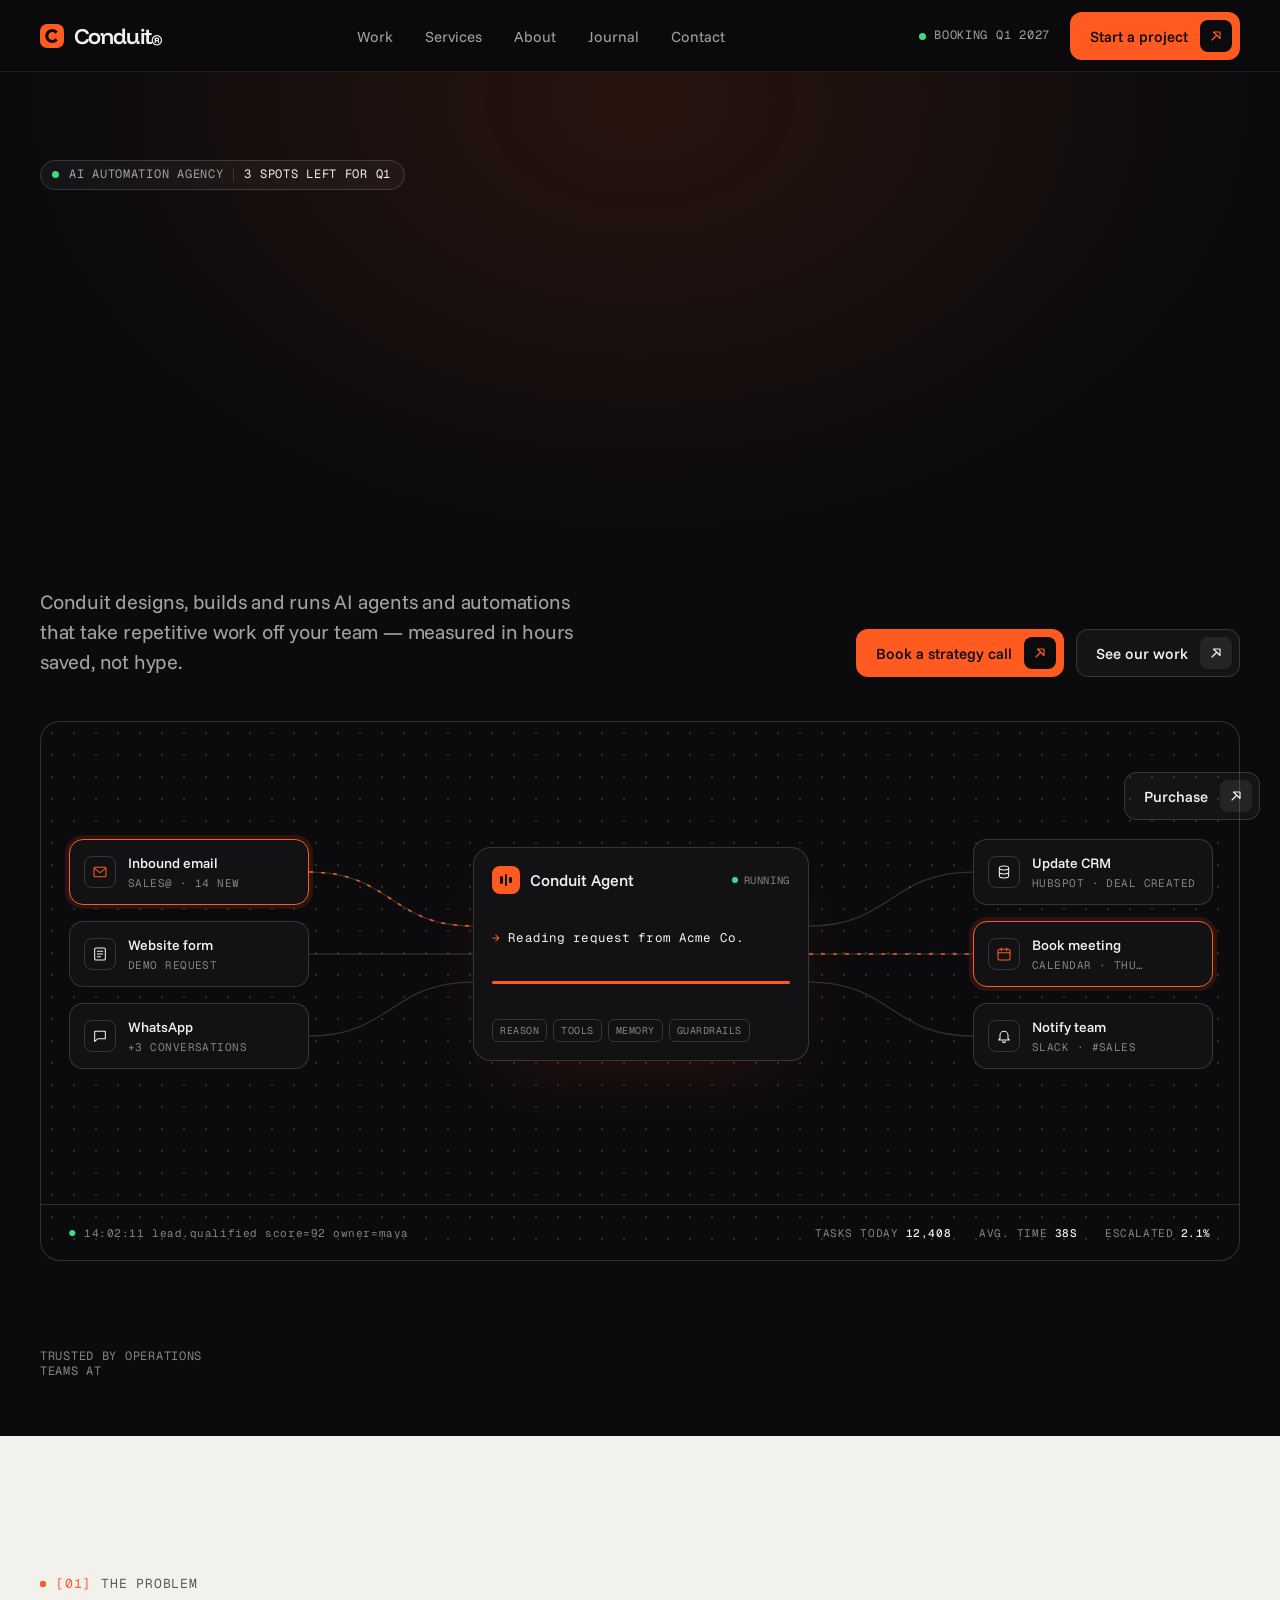
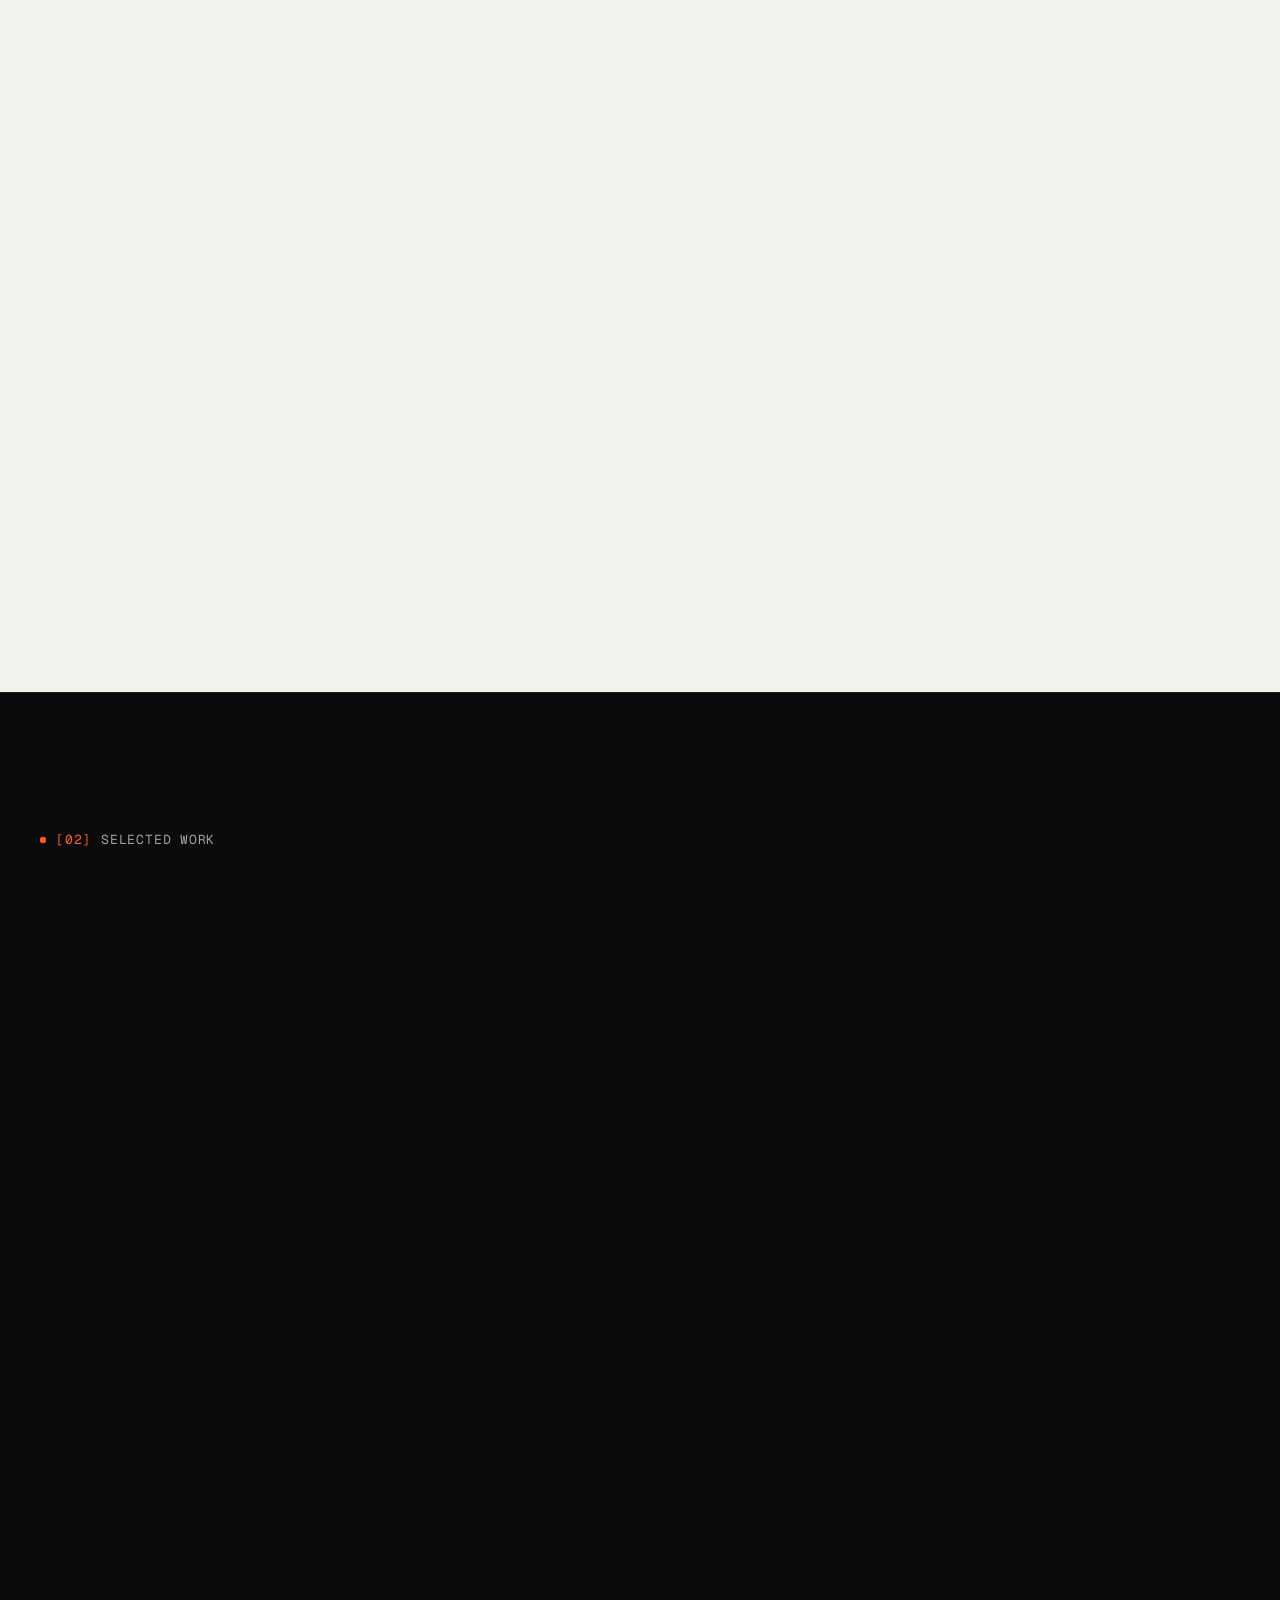
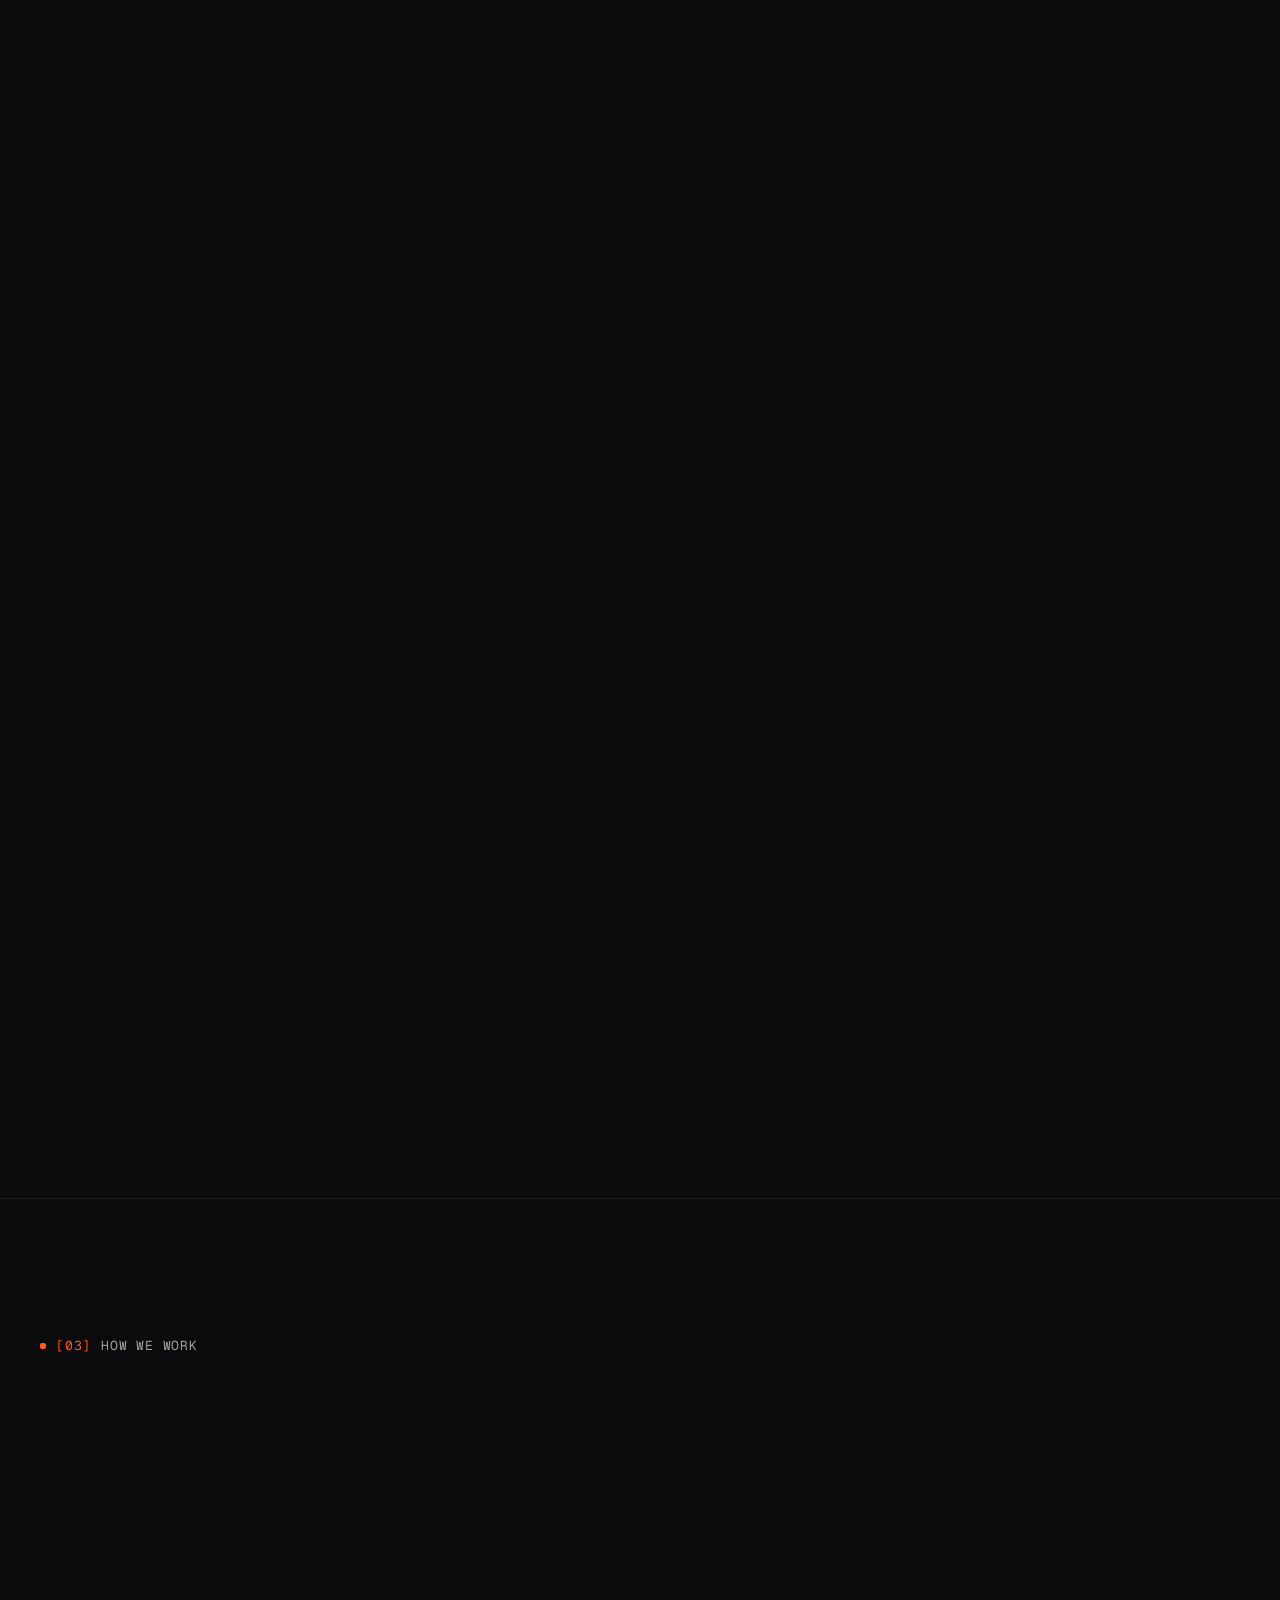
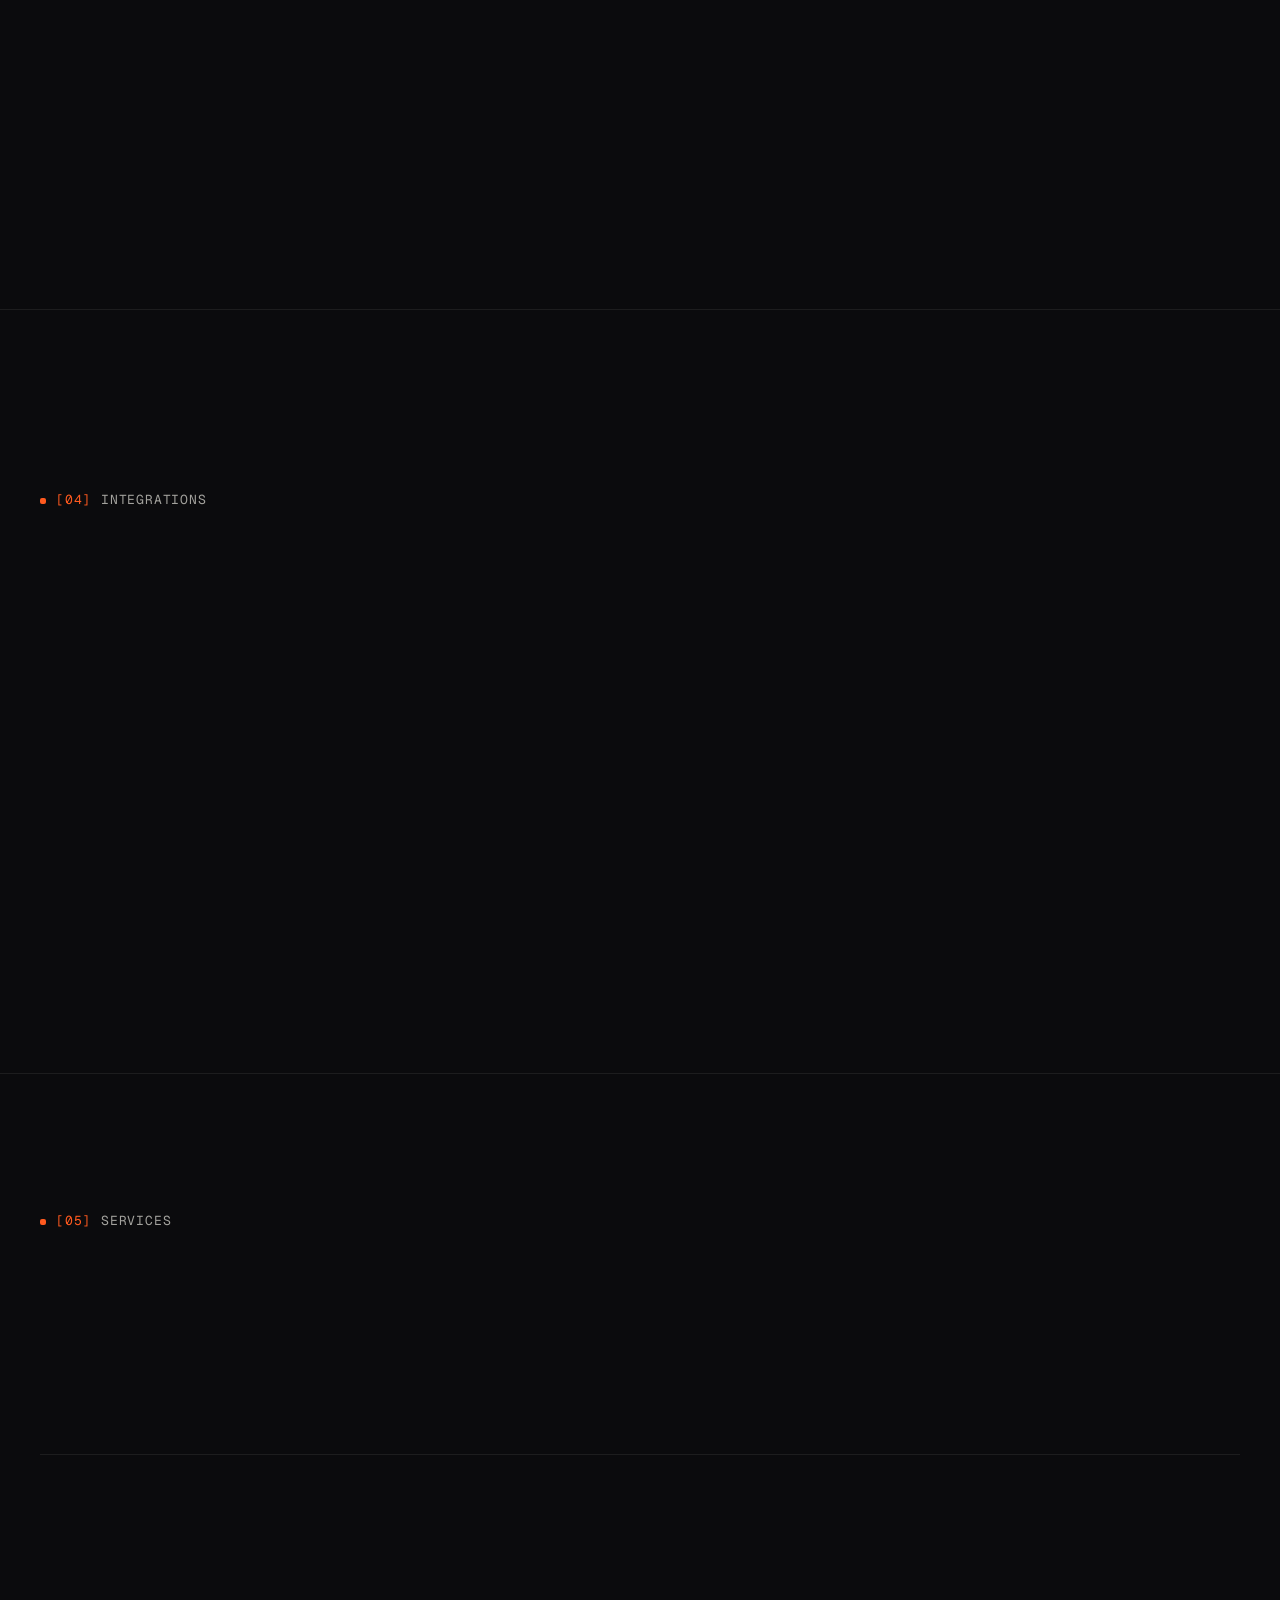
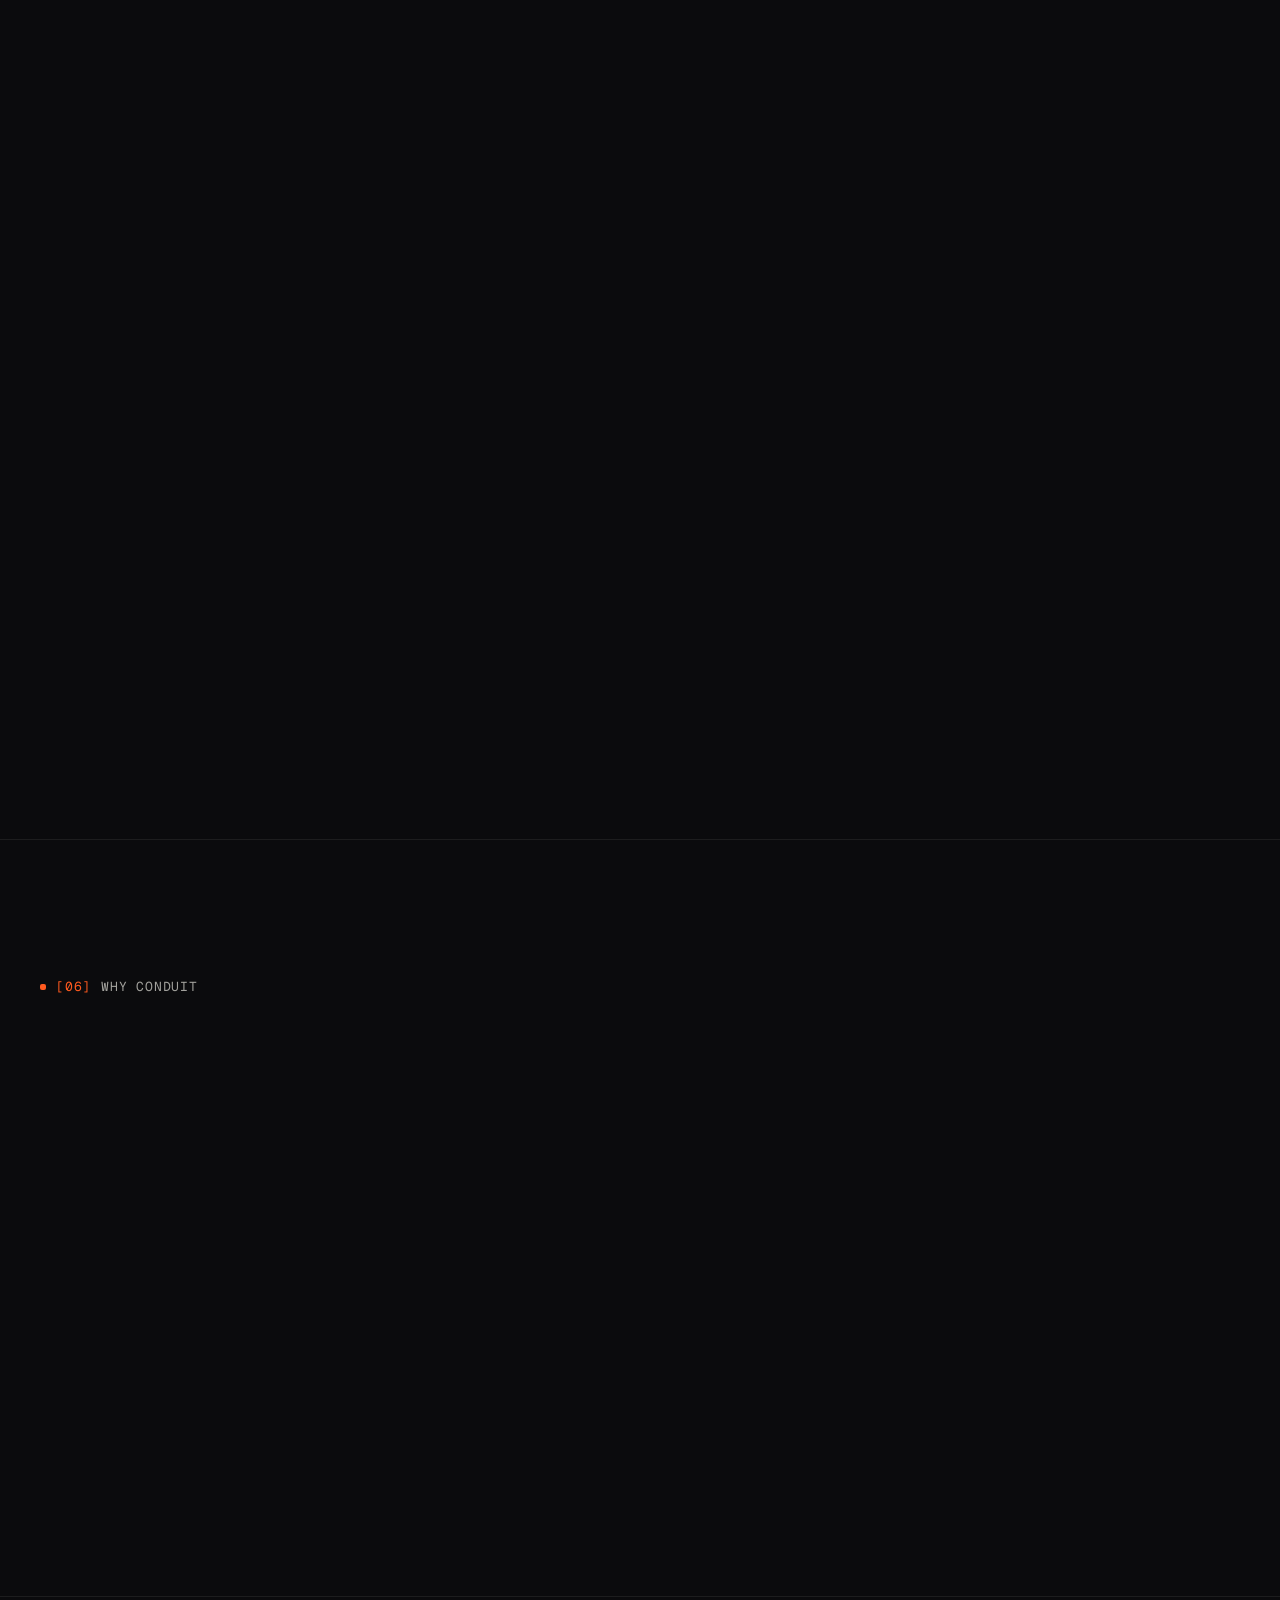
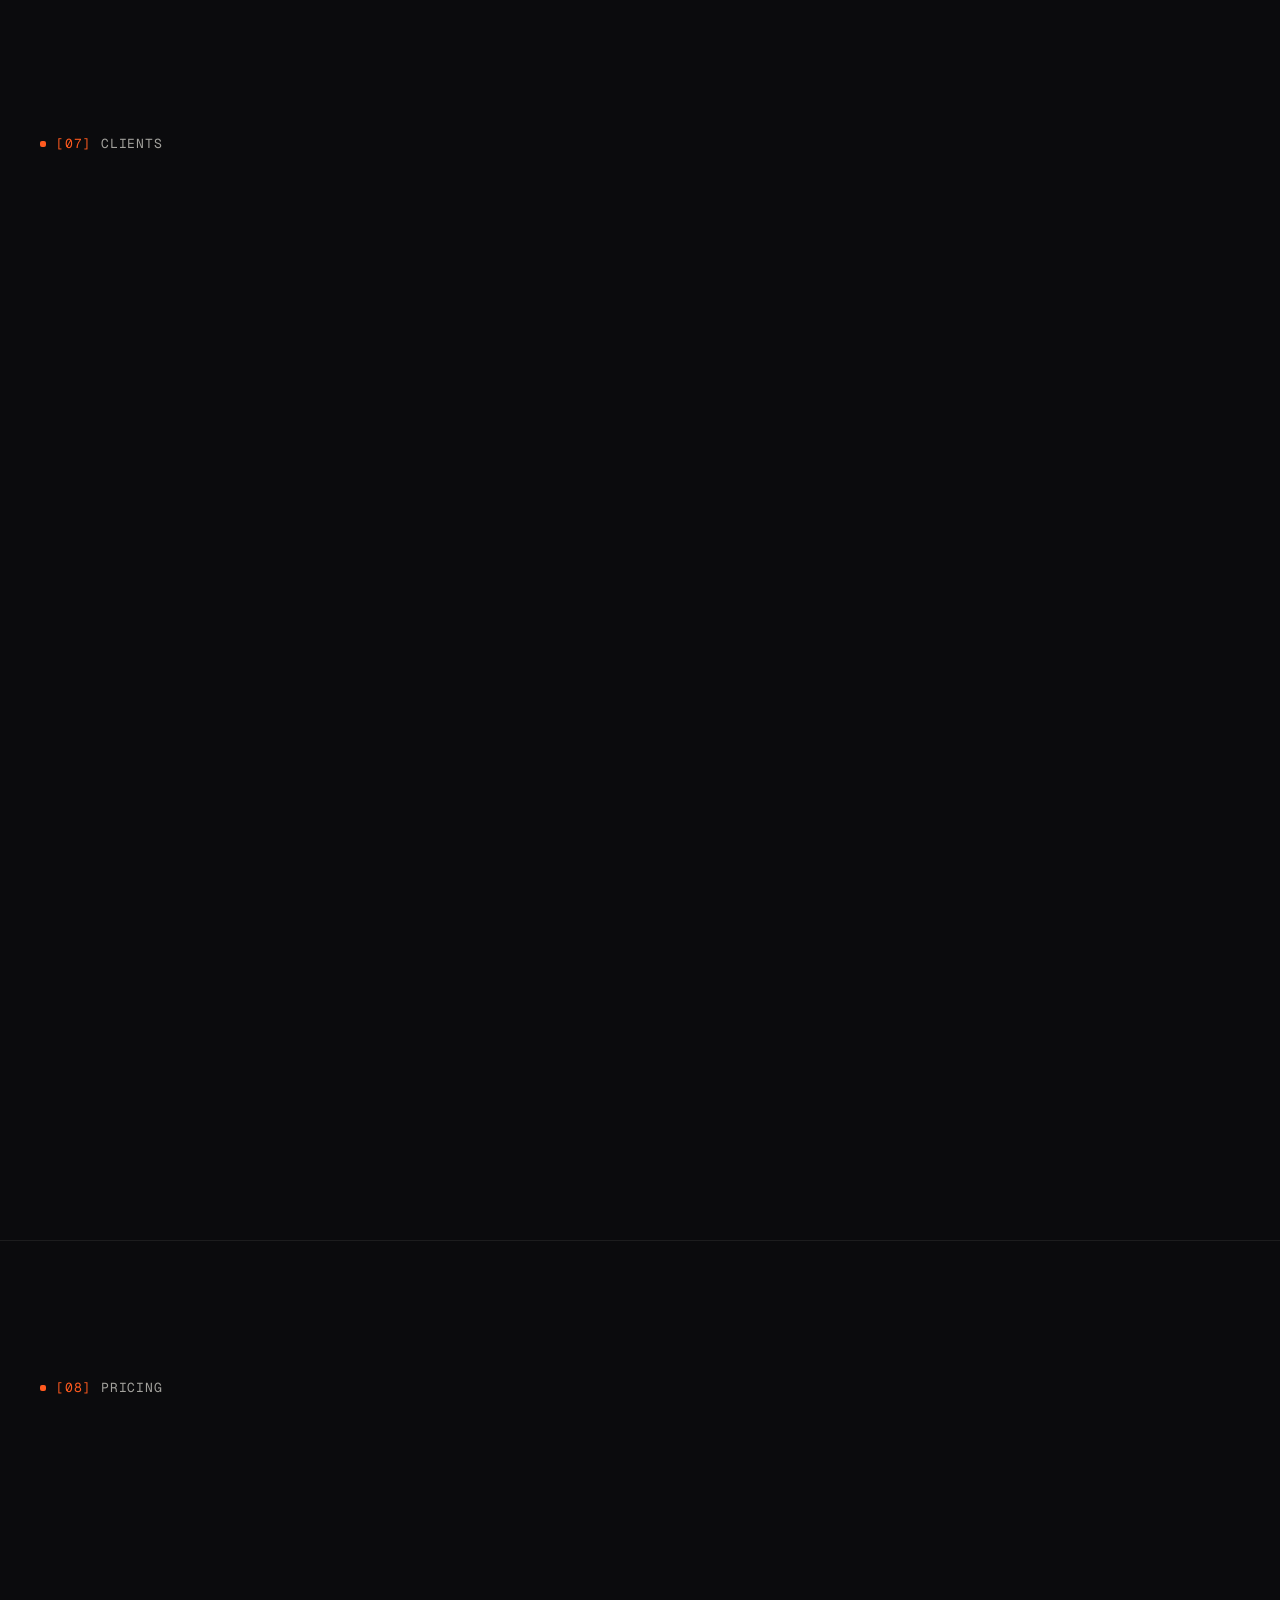
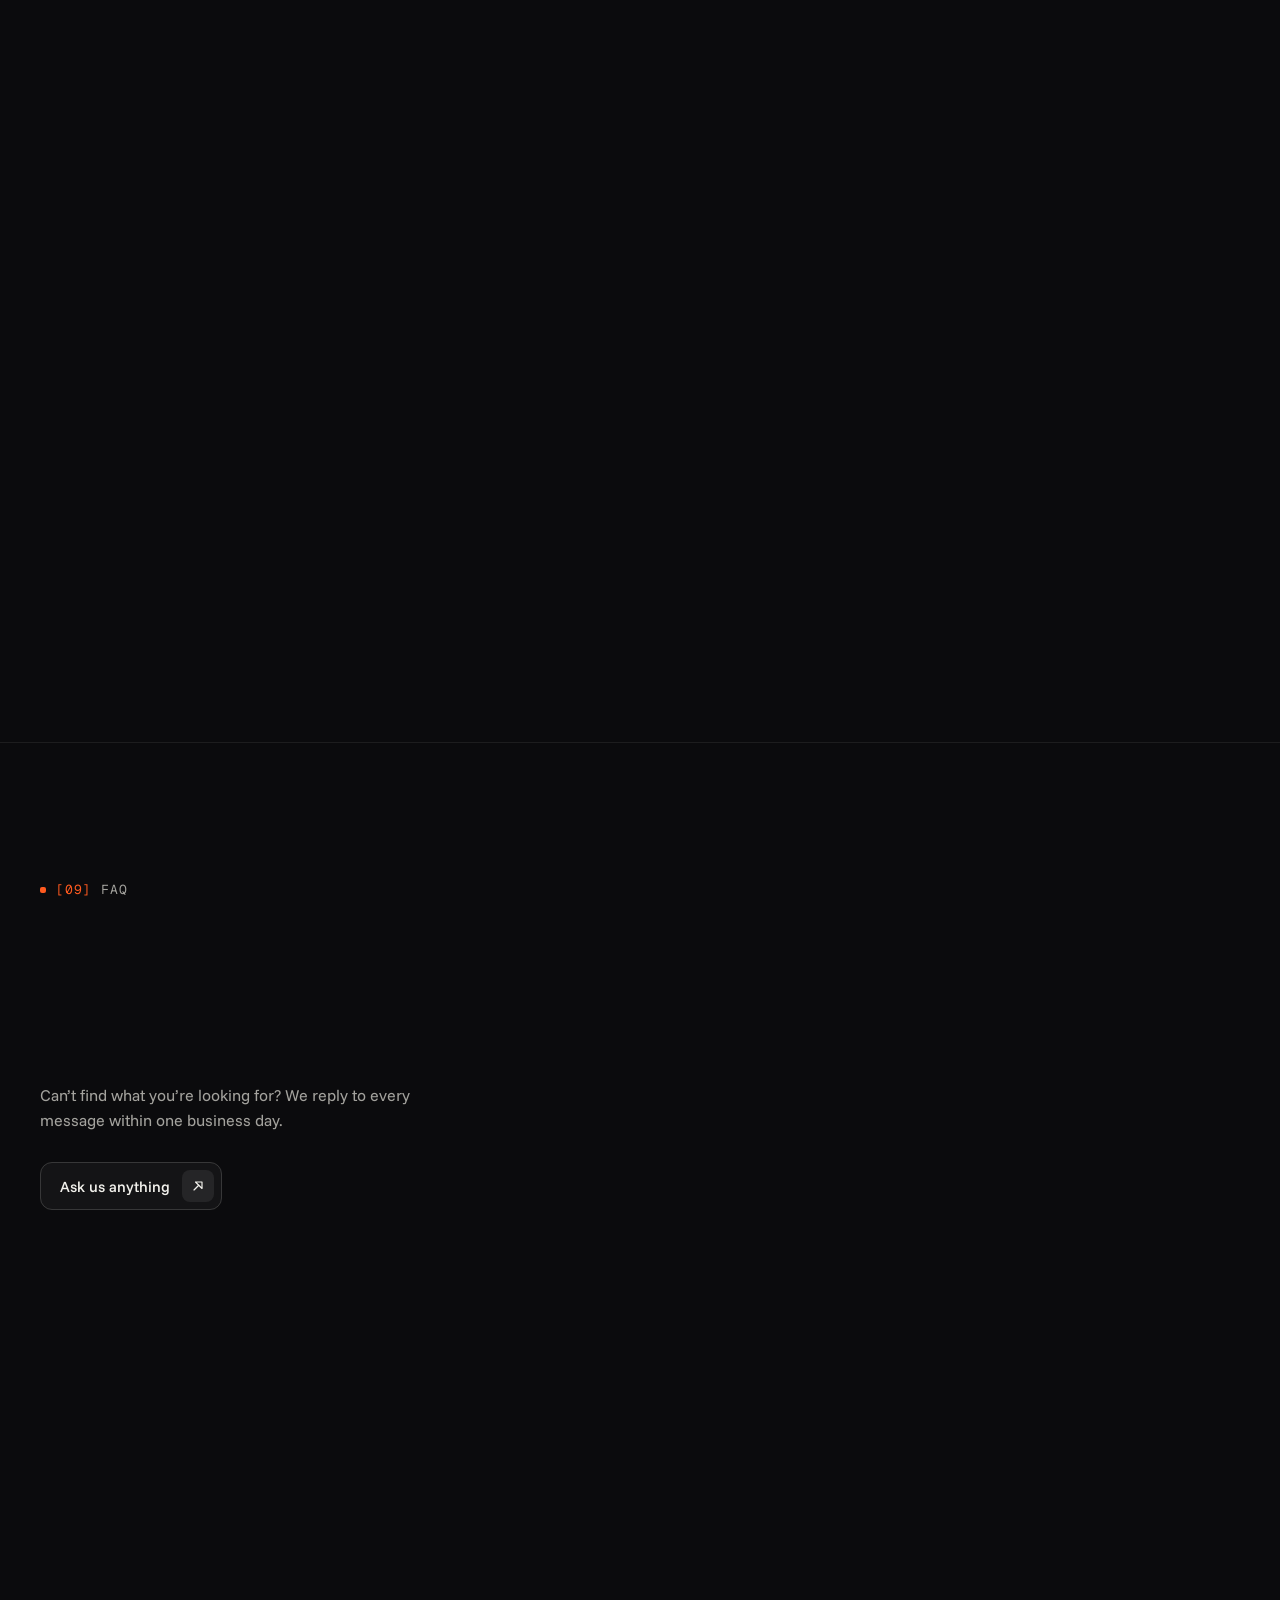
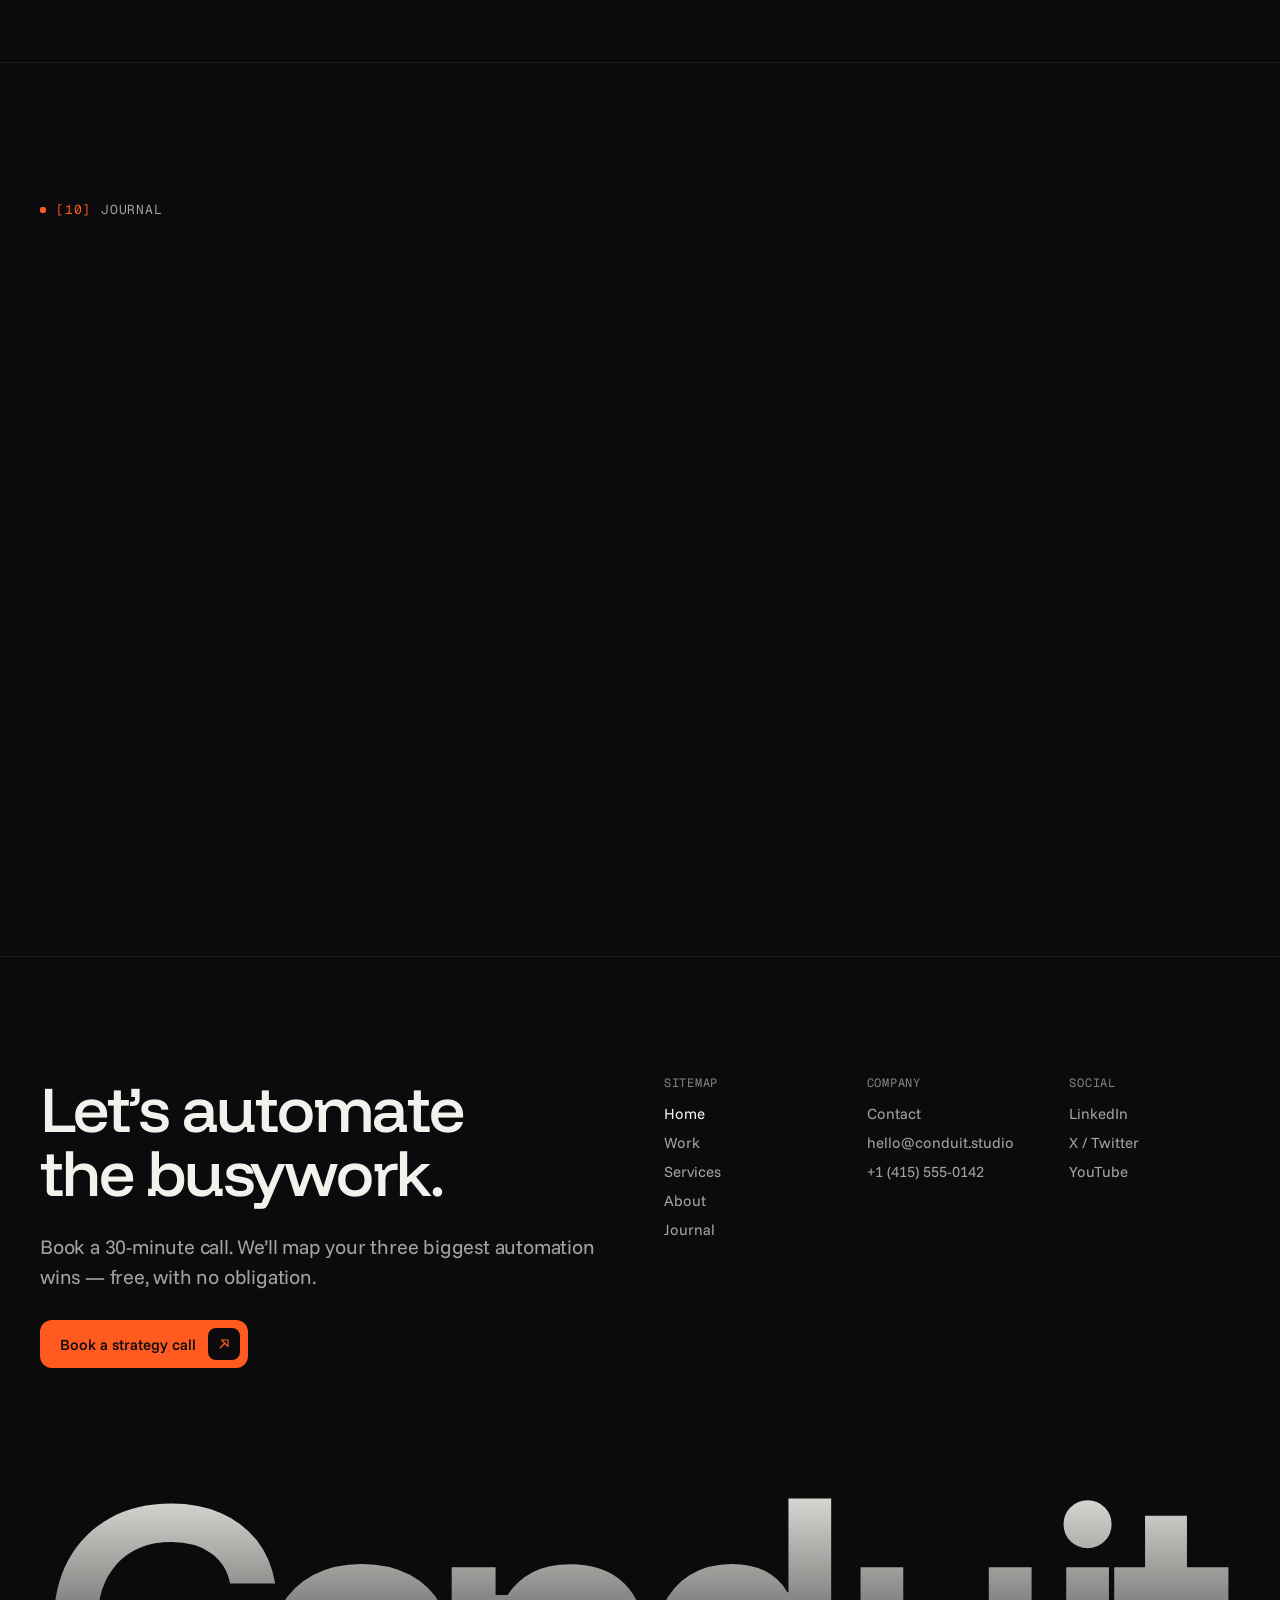
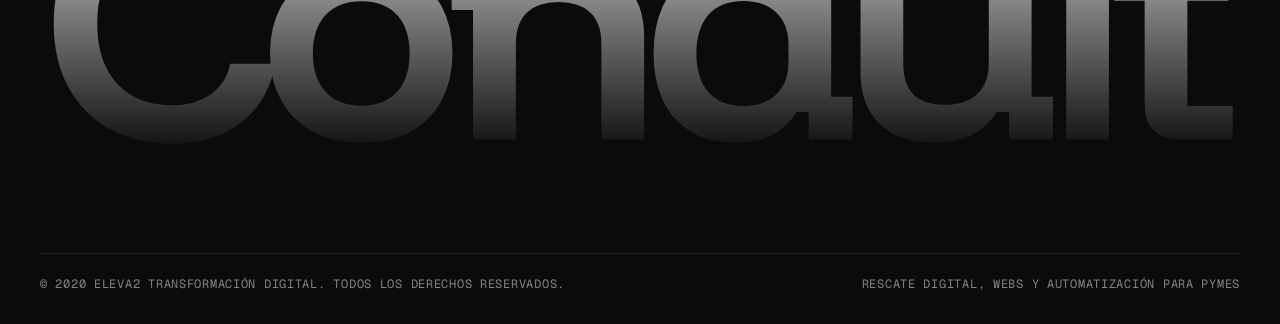
==== commit e5f4c433: "Update index.html" ====
--- a/index.html
+++ b/index.html
@@ -84,7 +84,7 @@
 .csc-roll-t { display: block; height: 19px; line-height: 19px; white-space: nowrap; overflow: hidden; text-overflow: ellipsis; }
 .csc-cta:hover .csc-roll-in, .csc-cta:focus-visible .csc-roll-in { transform: translateY(-19px); }
 @media (prefers-reduced-motion: reduce) { .csc-roll-in { transition: none; } }
-</style><div style="display:flex;align-items:center;gap:10px;font-family:'Geist Mono', ui-monospace, monospace;font-size:12px;letter-spacing:0.06em;text-transform:uppercase;color:var(--token-996b63da-06d3-4f11-85be-bff1b8ae39c0)"><span style="width:6px;height:6px;border-radius:2px;background:var(--token-eec5eb1f-c184-4592-87d6-d266fe325689)"></span>Cost of manual work</div><div style="display:flex;flex-direction:column;gap:22px"><label style="display:flex;flex-direction:column;gap:10px"><span style="display:flex;justify-content:space-between;align-items:baseline;gap:12px"><span style="font-family:'Funnel Sans', Inter, sans-serif;font-size:15px;color:var(--token-8ed13256-7c41-42a1-913f-8c1d01a8af64)">People doing repetitive work</span><span style="font-family:'Geist Mono', ui-monospace, monospace;font-size:13px;color:var(--token-8ed13256-7c41-42a1-913f-8c1d01a8af64);font-variant-numeric:tabular-nums">8</span></span><input class="csc-range" type="range" min="1" max="60" step="1" aria-label="People doing repetitive work" style="--csc-track:linear-gradient(90deg, var(--token-eec5eb1f-c184-4592-87d6-d266fe325689) 11.864406779661017%, var(--token-6f5bf4c9-e1fe-468a-939c-a94c959667ed) 11.864406779661017%)" value="8"></label><label style="display:flex;flex-direction:column;gap:10px"><span style="display:flex;justify-content:space-between;align-items:baseline;gap:12px"><span style="font-family:'Funnel Sans', Inter, sans-serif;font-size:15px;color:var(--token-8ed13256-7c41-42a1-913f-8c1d01a8af64)">Hours each per week</span><span style="font-family:'Geist Mono', ui-monospace, monospace;font-size:13px;color:var(--token-8ed13256-7c41-42a1-913f-8c1d01a8af64);font-variant-numeric:tabular-nums">6 h</span></span><input class="csc-range" type="range" min="1" max="25" step="1" aria-label="Hours each per week" style="--csc-track:linear-gradient(90deg, var(--token-eec5eb1f-c184-4592-87d6-d266fe325689) 20.833333333333336%, var(--token-6f5bf4c9-e1fe-468a-939c-a94c959667ed) 20.833333333333336%)" value="6"></label><label style="display:flex;flex-direction:column;gap:10px"><span style="display:flex;justify-content:space-between;align-items:baseline;gap:12px"><span style="font-family:'Funnel Sans', Inter, sans-serif;font-size:15px;color:var(--token-8ed13256-7c41-42a1-913f-8c1d01a8af64)">Loaded hourly cost</span><span style="font-family:'Geist Mono', ui-monospace, monospace;font-size:13px;color:var(--token-8ed13256-7c41-42a1-913f-8c1d01a8af64);font-variant-numeric:tabular-nums">$45</span></span><input class="csc-range" type="range" min="15" max="200" step="5" aria-label="Loaded hourly cost" style="--csc-track:linear-gradient(90deg, var(--token-eec5eb1f-c184-4592-87d6-d266fe325689) 16.216216216216218%, var(--token-6f5bf4c9-e1fe-468a-939c-a94c959667ed) 16.216216216216218%)" value="45"></label></div><div style="height:1px;background:var(--token-6f5bf4c9-e1fe-468a-939c-a94c959667ed)"></div><div style="display:grid;grid-template-columns:1fr 1fr;gap:16px"><div style="display:flex;flex-direction:column;gap:8px"><span style="font-family:'Geist Mono', ui-monospace, monospace;font-size:11px;letter-spacing:0.06em;text-transform:uppercase;color:var(--token-996b63da-06d3-4f11-85be-bff1b8ae39c0)">Hours back / year</span><span style="font-family:'Funnel Display', 'Funnel Sans', sans-serif;font-size:44px;line-height:1;letter-spacing:-0.04em;color:var(--token-8ed13256-7c41-42a1-913f-8c1d01a8af64);font-weight:500;font-variant-numeric:tabular-nums">1,382</span></div><div style="display:flex;flex-direction:column;gap:8px"><span style="font-family:'Geist Mono', ui-monospace, monospace;font-size:11px;letter-spacing:0.06em;text-transform:uppercase;color:var(--token-996b63da-06d3-4f11-85be-bff1b8ae39c0)">Saved / year</span><span style="font-family:'Funnel Display', 'Funnel Sans', sans-serif;font-size:44px;line-height:1;letter-spacing:-0.04em;color:var(--token-eec5eb1f-c184-4592-87d6-d266fe325689);font-weight:500;font-variant-numeric:tabular-nums">$<!-- -->62,190</span></div></div><div style="font-family:'Funnel Sans', Inter, sans-serif;font-size:14px;line-height:1.5;color:var(--token-996b63da-06d3-4f11-85be-bff1b8ae39c0)">That’s about <span style="color:var(--token-8ed13256-7c41-42a1-913f-8c1d01a8af64)">0.8<!-- --> full-time people</span> freed up for higher-value work. </div><a class="csc-cta" href="contact.html" style="display:flex;align-items:center;justify-content:space-between;gap:12px;text-decoration:none;background:var(--token-eec5eb1f-c184-4592-87d6-d266fe325689);color:var(--token-6f7dbf03-31e7-4be3-a6c5-23af7dde75bb);border-radius:12px;padding:8px 8px 8px 20px;font-family:'Funnel Sans', Inter, sans-serif;font-size:15px;font-weight:500"><span class="csc-roll"><span class="csc-roll-in"><span class="csc-roll-t">Get your automation plan</span><span class="csc-roll-t" aria-hidden="true">Get your automation plan</span></span></span><span style="flex-shrink:0;width:32px;height:32px;border-radius:8px;background:var(--token-6f7dbf03-31e7-4be3-a6c5-23af7dde75bb);display:flex;align-items:center;justify-content:center"><svg width="16" height="16" viewBox="0 0 24 24" fill="none" stroke="var(--token-eec5eb1f-c184-4592-87d6-d266fe325689)" stroke-width="1.8" stroke-linecap="round" stroke-linejoin="round"><path d="M7 17 17 7M8 7h9v9"/></svg></span></a></div><!--/$--></div><!--/$--></div></div></section><section class="framer-mvtpu8" data-border="true" data-framer-name="Selected Work" id="work"><div class="framer-q17te2" data-framer-name="Container"><div class="framer-162kxw5" data-framer-name="Header"><div class="framer-1v7n6xe" data-framer-name="Title Group"><div class="ssr-variant"><div class="framer-17sv0e5-container"><div class="framer-qbsCF framer-CahxW framer-1kzc7z7 framer-v-1kzc7z7" data-framer-name="Dark"><div class="framer-enc9w3" data-framer-name="Dot" style="background-color:var(--token-eec5eb1f-c184-4592-87d6-d266fe325689);border-bottom-left-radius:2px;border-bottom-right-radius:2px;border-top-left-radius:2px;border-top-right-radius:2px"></div><div class="framer-13urmhg" data-framer-name="Index" data-framer-component-type="RichTextContainer" style="--extracted-r6o4lv:var(--token-eec5eb1f-c184-4592-87d6-d266fe325689);transform:none"><p class="framer-text framer-styles-preset-tm4zuc" data-styles-preset="wV5uc94zV" dir="auto" style="--framer-text-color:var(--extracted-r6o4lv, var(--token-eec5eb1f-c184-4592-87d6-d266fe325689))">[02]</p></div><div class="framer-35y2ra" data-framer-name="Label" data-framer-component-type="RichTextContainer" style="--extracted-r6o4lv:var(--token-e0b100bc-d79e-4f06-91a3-eae339f49faa);transform:none"><p class="framer-text framer-styles-preset-tm4zuc" data-styles-preset="wV5uc94zV" dir="auto" style="--framer-text-color:var(--extracted-r6o4lv, var(--token-e0b100bc-d79e-4f06-91a3-eae339f49faa))">Selected work</p></div></div></div></div><div class="framer-7e09rv" data-framer-name="Title" data-framer-component-type="RichTextContainer" style="transform:none"><h2 class="framer-text framer-styles-preset-18nflki" data-styles-preset="U4WGDyakf" dir="auto"><span style="display:inline-block;opacity:0.001;filter:blur(6px);transform:translateX(0px) translateY(18px) scale(1) rotate(0deg) skewX(0deg) skewY(0deg)">Results</span> <span style="display:inline-block;opacity:0.001;filter:blur(6px);transform:translateX(0px) translateY(18px) scale(1) rotate(0deg) skewX(0deg) skewY(0deg)">you</span> <span style="display:inline-block;opacity:0.001;filter:blur(6px);transform:translateX(0px) translateY(18px) scale(1) rotate(0deg) skewX(0deg) skewY(0deg)">can</span> <span style="display:inline-block;opacity:0.001;filter:blur(6px);transform:translateX(0px) translateY(18px) scale(1) rotate(0deg) skewX(0deg) skewY(0deg)">put</span> <span style="display:inline-block;opacity:0.001;filter:blur(6px);transform:translateX(0px) translateY(18px) scale(1) rotate(0deg) skewX(0deg) skewY(0deg)">in</span> <span style="display:inline-block;opacity:0.001;filter:blur(6px);transform:translateX(0px) translateY(18px) scale(1) rotate(0deg) skewX(0deg) skewY(0deg)">a</span> <span style="display:inline-block;opacity:0.001;filter:blur(6px);transform:translateX(0px) translateY(18px) scale(1) rotate(0deg) skewX(0deg) skewY(0deg)">board</span> <span style="display:inline-block;opacity:0.001;filter:blur(6px);transform:translateX(0px) translateY(18px) scale(1) rotate(0deg) skewX(0deg) skewY(0deg)">deck.</span></h2></div></div><div class="framer-vx5aa5" data-framer-name="Description Group" style="will-change:transform;opacity:0;transform:translateY(24px)"><div class="framer-djei8r" data-framer-name="Description" data-framer-component-type="RichTextContainer" style="transform:none"><p class="framer-text framer-styles-preset-1lpwcgv" data-styles-preset="bQGUgyAHO" dir="auto">Recent builds that are live in production — each measured against a number the client actually cared about.</p></div><!--$--><div class="ssr-variant"><div class="framer-lm9a3n-container"><!--$--><a class="framer-J7BMW framer-JoLPF framer-tjinw6 framer-v-k5jpin framer-1jer8ea" data-framer-name="Secondary" data-highlight="true" data-border="true" href="work.html" tabindex="0" style="--border-bottom-width:1px;--border-color:var(--token-6f5bf4c9-e1fe-468a-939c-a94c959667ed);--border-left-width:1px;--border-right-width:1px;--border-style:solid;--border-top-width:1px;background-color:var(--token-8fd28240-427f-4627-895b-1fb916c066b9);border-bottom-left-radius:12px;border-bottom-right-radius:12px;border-top-left-radius:12px;border-top-right-radius:12px"><div class="framer-17qiwly" data-framer-name="Label Roll (height = text size + 4px)"><div class="framer-e82gey" data-framer-name="Label" data-framer-component-type="RichTextContainer" style="--extracted-r6o4lv:var(--token-8ed13256-7c41-42a1-913f-8c1d01a8af64);transform:none"><p class="framer-text framer-styles-preset-1mg9m6l" data-styles-preset="DU9n4gzMc" dir="auto" style="--framer-text-alignment:start;--framer-text-color:var(--extracted-r6o4lv, var(--token-8ed13256-7c41-42a1-913f-8c1d01a8af64))">All case studies</p></div><div aria-hidden="true" class="framer-1k0m8kg" data-framer-name="Label (hover copy)" data-framer-component-type="RichTextContainer" style="--extracted-r6o4lv:var(--token-8ed13256-7c41-42a1-913f-8c1d01a8af64);transform:none"><p class="framer-text framer-styles-preset-1mg9m6l" data-styles-preset="DU9n4gzMc" dir="auto" style="--framer-text-alignment:start;--framer-text-color:var(--extracted-r6o4lv, var(--token-8ed13256-7c41-42a1-913f-8c1d01a8af64))">All case studies</p></div></div><div class="framer-l7ix9d" data-framer-name="Arrow Box" style="background-color:var(--token-dc0bd222-e8e0-4547-9637-89a585941d90);border-bottom-left-radius:8px;border-bottom-right-radius:8px;border-top-left-radius:8px;border-top-right-radius:8px"><svg class="framer-mbPBj framer-1ku9tx6" role="presentation" viewBox="0 0 24 24" style="--1m6trwb:0;--21h8s6:var(--token-8ed13256-7c41-42a1-913f-8c1d01a8af64);--pgex8v:1.75;transform:none"><use href="#3642559178"/></svg></div></a><!--/$--></div></div><!--/$--></div></div><div class="framer-173u65f" data-framer-name="Case Studies"><!--$--><!--$--><a class="framer-gn0dbx framer-lux5qc" data-border="true" data-framer-name="Case Card" href="work/harbor-and-vale.html" style="will-change:transform;opacity:0;transform:translateY(32px)"><div class="ssr-variant"><div class="framer-18poz4h" data-framer-name="Cover"><div style="position:absolute;border-radius:inherit;corner-shape:inherit;top:0;right:0;bottom:0;left:0" data-framer-background-image-wrapper="true"><img decoding="async" loading="lazy" width="1264" height="848" sizes="(min-width: 1200px) max(min(100vw - 80px, 1280px) - 480px, 1px), (max-width: 809.98px) min(100vw - 40px, 1280px), (min-width: 810px) and (max-width: 1199.98px) min(100vw - 64px, 1280px)" srcset="../framerusercontent.com/images/zqz03fTia4nfn3kjy7pe8g2LFns77fb.jpg?scale-down-to=512&amp;width=1264&amp;height=848 512w,../framerusercontent.com/images/zqz03fTia4nfn3kjy7pe8g2LFns5f57.jpg?scale-down-to=1024&amp;width=1264&amp;height=848 1024w,../framerusercontent.com/images/zqz03fTia4nfn3kjy7pe8g2LFns1874.jpg?width=1264&amp;height=848 1264w" src="../framerusercontent.com/images/zqz03fTia4nfn3kjy7pe8g2LFns1874.jpg?width=1264&amp;height=848" alt="Freight yard at night with shipping containers and a truck under orange street lights" style="display:block;width:100%;height:100%;border-radius:inherit;corner-shape:inherit;object-position:center;object-fit:cover"></div><div class="framer-1n3o6na" data-framer-name="Client Chip"><div class="framer-17ux5l3" data-framer-name="Dot"></div><div class="framer-asnhat" data-framer-name="Client" data-framer-component-type="RichTextContainer" style="transform:none"><p class="framer-text framer-styles-preset-dt3emb" data-styles-preset="g9JnutHfS" dir="auto" style="--framer-text-color:var(--token-8ed13256-7c41-42a1-913f-8c1d01a8af64)">Harbor &amp; Vale</p></div></div></div></div><div class="framer-5odcn5" data-framer-name="Content"><div class="framer-14q09a1" data-framer-name="Text"><div class="framer-bjt90r" data-framer-name="Meta"><div class="framer-168jof8" data-framer-name="Industry" data-framer-component-type="RichTextContainer" style="transform:none"><p class="framer-text framer-styles-preset-dt3emb" data-styles-preset="g9JnutHfS" dir="auto" style="--framer-text-color:var(--token-eec5eb1f-c184-4592-87d6-d266fe325689)">Logistics</p></div><div class="framer-1kelxgy" data-framer-name="Separator" data-framer-component-type="RichTextContainer" style="transform:none"><p class="framer-text framer-styles-preset-dt3emb" data-styles-preset="g9JnutHfS" dir="auto">/</p></div><div class="framer-1audzdb" data-framer-name="Year" data-framer-component-type="RichTextContainer" style="transform:none"><p class="framer-text framer-styles-preset-dt3emb" data-styles-preset="g9JnutHfS" dir="auto">2026</p></div></div><div class="framer-1l2dbxn" data-framer-name="Headline" data-framer-component-type="RichTextContainer" style="transform:none"><h3 class="framer-text framer-styles-preset-1f8d4bw" data-styles-preset="lXEmdUat6" dir="auto">An AI dispatcher that quotes freight in 40 seconds</h3></div><div class="framer-kidwm0" data-framer-name="Summary" data-framer-component-type="RichTextContainer" style="transform:none"><p class="framer-text framer-styles-preset-1lpwcgv" data-styles-preset="bQGUgyAHO" dir="auto">Harbor &amp; Vale’s ops team spent hours a day copying load details between email, spreadsheets and their TMS. We built an agent that reads every request, prices it and books it.</p></div></div><div class="framer-1p2e09b" data-framer-name="Metrics"><div class="framer-s8qo7d" data-border="true" data-framer-name="Metric 0"><div class="framer-klbjdm" data-framer-name="Value" data-framer-component-type="RichTextContainer" style="transform:none"><p dir="auto" style="--font-selector:R0Y7RnVubmVsIERpc3BsYXktNTAw;--framer-font-family:&quot;Funnel Display&quot;, &quot;Funnel Display Placeholder&quot;, sans-serif;--framer-font-size:30px;--framer-font-weight:500;--framer-letter-spacing:-0.03em;--framer-line-height:1em;--framer-text-color:var(--token-8ed13256-7c41-42a1-913f-8c1d01a8af64)" class="framer-text">40s</p></div><div class="framer-rn7aze" data-framer-name="Label" data-framer-component-type="RichTextContainer" style="transform:none"><p class="framer-text framer-styles-preset-dt3emb" data-styles-preset="g9JnutHfS" dir="auto">Average quote time</p></div></div><div class="framer-1dpzeot" data-border="true" data-framer-name="Metric 1"><div class="framer-133zt78" data-framer-name="Value" data-framer-component-type="RichTextContainer" style="transform:none"><p dir="auto" style="--font-selector:R0Y7RnVubmVsIERpc3BsYXktNTAw;--framer-font-family:&quot;Funnel Display&quot;, &quot;Funnel Display Placeholder&quot;, sans-serif;--framer-font-size:30px;--framer-font-weight:500;--framer-letter-spacing:-0.03em;--framer-line-height:1em;--framer-text-color:var(--token-8ed13256-7c41-42a1-913f-8c1d01a8af64)" class="framer-text">−71%</p></div><div class="framer-fxjufy" data-framer-name="Label" data-framer-component-type="RichTextContainer" style="transform:none"><p class="framer-text framer-styles-preset-dt3emb" data-styles-preset="g9JnutHfS" dir="auto">Manual data entry</p></div></div><div class="framer-6shjzn" data-border="true" data-framer-name="Metric 2"><div class="framer-1pg5cwj" data-framer-name="Value" data-framer-component-type="RichTextContainer" style="transform:none"><p dir="auto" style="--font-selector:R0Y7RnVubmVsIERpc3BsYXktNTAw;--framer-font-family:&quot;Funnel Display&quot;, &quot;Funnel Display Placeholder&quot;, sans-serif;--framer-font-size:30px;--framer-font-weight:500;--framer-letter-spacing:-0.03em;--framer-line-height:1em;--framer-text-color:var(--token-8ed13256-7c41-42a1-913f-8c1d01a8af64)" class="framer-text">$1.2M</p></div><div class="framer-1iaxed9" data-framer-name="Label" data-framer-component-type="RichTextContainer" style="transform:none"><p class="framer-text framer-styles-preset-dt3emb" data-styles-preset="g9JnutHfS" dir="auto">New revenue in year one</p></div></div></div><div class="framer-644new" data-framer-name="Read More"><div class="framer-1g2tgaw" data-framer-name="Label" data-framer-component-type="RichTextContainer" style="transform:none"><p class="framer-text framer-styles-preset-1mg9m6l" data-styles-preset="DU9n4gzMc" dir="auto">Read the case study</p></div><svg class="framer-mbPBj framer-s5ptt4" role="presentation" viewBox="0 0 24 24"><use href="#3642559178"/></svg></div></div></a><!--/$--><!--$--><a class="framer-gn0dbx framer-lux5qc" data-border="true" data-framer-name="Case Card" href="work/meadow-health.html" style="will-change:transform;opacity:0;transform:translateY(32px)"><div class="ssr-variant"><div class="framer-18poz4h" data-framer-name="Cover"><div style="position:absolute;border-radius:inherit;corner-shape:inherit;top:0;right:0;bottom:0;left:0" data-framer-background-image-wrapper="true"><img decoding="async" loading="lazy" width="1264" height="848" sizes="(min-width: 1200px) max(min(100vw - 80px, 1280px) - 480px, 1px), (max-width: 809.98px) min(100vw - 40px, 1280px), (min-width: 810px) and (max-width: 1199.98px) min(100vw - 64px, 1280px)" srcset="../framerusercontent.com/images/WnezwCQfrN4hMTKtR2VkDDJ3XM77fb.jpg?scale-down-to=512&amp;width=1264&amp;height=848 512w,../framerusercontent.com/images/WnezwCQfrN4hMTKtR2VkDDJ3XM5f57.jpg?scale-down-to=1024&amp;width=1264&amp;height=848 1024w,../framerusercontent.com/images/WnezwCQfrN4hMTKtR2VkDDJ3XM1874.jpg?width=1264&amp;height=848 1264w" src="../framerusercontent.com/images/WnezwCQfrN4hMTKtR2VkDDJ3XM1874.jpg?width=1264&amp;height=848" alt="Calm clinic reception with an oak desk and warm accent lighting at dusk" style="display:block;width:100%;height:100%;border-radius:inherit;corner-shape:inherit;object-position:center;object-fit:cover"></div><div class="framer-1n3o6na" data-framer-name="Client Chip"><div class="framer-17ux5l3" data-framer-name="Dot"></div><div class="framer-asnhat" data-framer-name="Client" data-framer-component-type="RichTextContainer" style="transform:none"><p class="framer-text framer-styles-preset-dt3emb" data-styles-preset="g9JnutHfS" dir="auto" style="--framer-text-color:var(--token-8ed13256-7c41-42a1-913f-8c1d01a8af64)">Meadow Health</p></div></div></div></div><div class="framer-5odcn5" data-framer-name="Content"><div class="framer-14q09a1" data-framer-name="Text"><div class="framer-bjt90r" data-framer-name="Meta"><div class="framer-168jof8" data-framer-name="Industry" data-framer-component-type="RichTextContainer" style="transform:none"><p class="framer-text framer-styles-preset-dt3emb" data-styles-preset="g9JnutHfS" dir="auto" style="--framer-text-color:var(--token-eec5eb1f-c184-4592-87d6-d266fe325689)">Healthcare</p></div><div class="framer-1kelxgy" data-framer-name="Separator" data-framer-component-type="RichTextContainer" style="transform:none"><p class="framer-text framer-styles-preset-dt3emb" data-styles-preset="g9JnutHfS" dir="auto">/</p></div><div class="framer-1audzdb" data-framer-name="Year" data-framer-component-type="RichTextContainer" style="transform:none"><p class="framer-text framer-styles-preset-dt3emb" data-styles-preset="g9JnutHfS" dir="auto">2026</p></div></div><div class="framer-1l2dbxn" data-framer-name="Headline" data-framer-component-type="RichTextContainer" style="transform:none"><h3 class="framer-text framer-styles-preset-1f8d4bw" data-styles-preset="lXEmdUat6" dir="auto">Patient intake that schedules itself</h3></div><div class="framer-kidwm0" data-framer-name="Summary" data-framer-component-type="RichTextContainer" style="transform:none"><p class="framer-text framer-styles-preset-1lpwcgv" data-styles-preset="bQGUgyAHO" dir="auto">Front-desk staff at Meadow Health’s 12 clinics were drowning in forms, faxes and phone tags. We automated intake end-to-end while keeping every step HIPAA-ready.</p></div></div><div class="framer-1p2e09b" data-framer-name="Metrics"><div class="framer-s8qo7d" data-border="true" data-framer-name="Metric 0"><div class="framer-klbjdm" data-framer-name="Value" data-framer-component-type="RichTextContainer" style="transform:none"><p dir="auto" style="--font-selector:R0Y7RnVubmVsIERpc3BsYXktNTAw;--framer-font-family:&quot;Funnel Display&quot;, &quot;Funnel Display Placeholder&quot;, sans-serif;--framer-font-size:30px;--framer-font-weight:500;--framer-letter-spacing:-0.03em;--framer-line-height:1em;--framer-text-color:var(--token-8ed13256-7c41-42a1-913f-8c1d01a8af64)" class="framer-text">92%</p></div><div class="framer-rn7aze" data-framer-name="Label" data-framer-component-type="RichTextContainer" style="transform:none"><p class="framer-text framer-styles-preset-dt3emb" data-styles-preset="g9JnutHfS" dir="auto">Forms processed automatically</p></div></div><div class="framer-1dpzeot" data-border="true" data-framer-name="Metric 1"><div class="framer-133zt78" data-framer-name="Value" data-framer-component-type="RichTextContainer" style="transform:none"><p dir="auto" style="--font-selector:R0Y7RnVubmVsIERpc3BsYXktNTAw;--framer-font-family:&quot;Funnel Display&quot;, &quot;Funnel Display Placeholder&quot;, sans-serif;--framer-font-size:30px;--framer-font-weight:500;--framer-letter-spacing:-0.03em;--framer-line-height:1em;--framer-text-color:var(--token-8ed13256-7c41-42a1-913f-8c1d01a8af64)" class="framer-text">3×</p></div><div class="framer-fxjufy" data-framer-name="Label" data-framer-component-type="RichTextContainer" style="transform:none"><p class="framer-text framer-styles-preset-dt3emb" data-styles-preset="g9JnutHfS" dir="auto">Faster scheduling</p></div></div><div class="framer-6shjzn" data-border="true" data-framer-name="Metric 2"><div class="framer-1pg5cwj" data-framer-name="Value" data-framer-component-type="RichTextContainer" style="transform:none"><p dir="auto" style="--font-selector:R0Y7RnVubmVsIERpc3BsYXktNTAw;--framer-font-family:&quot;Funnel Display&quot;, &quot;Funnel Display Placeholder&quot;, sans-serif;--framer-font-size:30px;--framer-font-weight:500;--framer-letter-spacing:-0.03em;--framer-line-height:1em;--framer-text-color:var(--token-8ed13256-7c41-42a1-913f-8c1d01a8af64)" class="framer-text">−48%</p></div><div class="framer-1iaxed9" data-framer-name="Label" data-framer-component-type="RichTextContainer" style="transform:none"><p class="framer-text framer-styles-preset-dt3emb" data-styles-preset="g9JnutHfS" dir="auto">No-shows</p></div></div></div><div class="framer-644new" data-framer-name="Read More"><div class="framer-1g2tgaw" data-framer-name="Label" data-framer-component-type="RichTextContainer" style="transform:none"><p class="framer-text framer-styles-preset-1mg9m6l" data-styles-preset="DU9n4gzMc" dir="auto">Read the case study</p></div><svg class="framer-mbPBj framer-s5ptt4" role="presentation" viewBox="0 0 24 24"><use href="#3642559178"/></svg></div></div></a><!--/$--><!--$--><a class="framer-gn0dbx framer-lux5qc" data-border="true" data-framer-name="Case Card" href="work/parcel-and-pine.html" style="will-change:transform;opacity:0;transform:translateY(32px)"><div class="ssr-variant"><div class="framer-18poz4h" data-framer-name="Cover"><div style="position:absolute;border-radius:inherit;corner-shape:inherit;top:0;right:0;bottom:0;left:0" data-framer-background-image-wrapper="true"><img decoding="async" loading="lazy" width="1264" height="848" sizes="(min-width: 1200px) max(min(100vw - 80px, 1280px) - 480px, 1px), (max-width: 809.98px) min(100vw - 40px, 1280px), (min-width: 810px) and (max-width: 1199.98px) min(100vw - 64px, 1280px)" srcset="../framerusercontent.com/images/EjkZzoU4evxsxwRQUavsXxecUyA77fb.jpg?scale-down-to=512&amp;width=1264&amp;height=848 512w,../framerusercontent.com/images/EjkZzoU4evxsxwRQUavsXxecUyA5f57.jpg?scale-down-to=1024&amp;width=1264&amp;height=848 1024w,../framerusercontent.com/images/EjkZzoU4evxsxwRQUavsXxecUyA1874.jpg?width=1264&amp;height=848 1264w" src="../framerusercontent.com/images/EjkZzoU4evxsxwRQUavsXxecUyA1874.jpg?width=1264&amp;height=848" alt="Kraft shipping boxes and wrapped home goods on a packing table under a warm lamp" style="display:block;width:100%;height:100%;border-radius:inherit;corner-shape:inherit;object-position:center;object-fit:cover"></div><div class="framer-1n3o6na" data-framer-name="Client Chip"><div class="framer-17ux5l3" data-framer-name="Dot"></div><div class="framer-asnhat" data-framer-name="Client" data-framer-component-type="RichTextContainer" style="transform:none"><p class="framer-text framer-styles-preset-dt3emb" data-styles-preset="g9JnutHfS" dir="auto" style="--framer-text-color:var(--token-8ed13256-7c41-42a1-913f-8c1d01a8af64)">Parcel &amp; Pine</p></div></div></div></div><div class="framer-5odcn5" data-framer-name="Content"><div class="framer-14q09a1" data-framer-name="Text"><div class="framer-bjt90r" data-framer-name="Meta"><div class="framer-168jof8" data-framer-name="Industry" data-framer-component-type="RichTextContainer" style="transform:none"><p class="framer-text framer-styles-preset-dt3emb" data-styles-preset="g9JnutHfS" dir="auto" style="--framer-text-color:var(--token-eec5eb1f-c184-4592-87d6-d266fe325689)">E-commerce</p></div><div class="framer-1kelxgy" data-framer-name="Separator" data-framer-component-type="RichTextContainer" style="transform:none"><p class="framer-text framer-styles-preset-dt3emb" data-styles-preset="g9JnutHfS" dir="auto">/</p></div><div class="framer-1audzdb" data-framer-name="Year" data-framer-component-type="RichTextContainer" style="transform:none"><p class="framer-text framer-styles-preset-dt3emb" data-styles-preset="g9JnutHfS" dir="auto">2025</p></div></div><div class="framer-1l2dbxn" data-framer-name="Headline" data-framer-component-type="RichTextContainer" style="transform:none"><h3 class="framer-text framer-styles-preset-1f8d4bw" data-styles-preset="lXEmdUat6" dir="auto">A support agent that resolves 68% of tickets</h3></div><div class="framer-kidwm0" data-framer-name="Summary" data-framer-component-type="RichTextContainer" style="transform:none"><p class="framer-text framer-styles-preset-1lpwcgv" data-styles-preset="bQGUgyAHO" dir="auto">A fast-growing DTC home brand needed support to scale through peak season without doubling the team. We shipped an on-brand AI agent wired into Shopify and Gorgias.</p></div></div><div class="framer-1p2e09b" data-framer-name="Metrics"><div class="framer-s8qo7d" data-border="true" data-framer-name="Metric 0"><div class="framer-klbjdm" data-framer-name="Value" data-framer-component-type="RichTextContainer" style="transform:none"><p dir="auto" style="--font-selector:R0Y7RnVubmVsIERpc3BsYXktNTAw;--framer-font-family:&quot;Funnel Display&quot;, &quot;Funnel Display Placeholder&quot;, sans-serif;--framer-font-size:30px;--framer-font-weight:500;--framer-letter-spacing:-0.03em;--framer-line-height:1em;--framer-text-color:var(--token-8ed13256-7c41-42a1-913f-8c1d01a8af64)" class="framer-text">68%</p></div><div class="framer-rn7aze" data-framer-name="Label" data-framer-component-type="RichTextContainer" style="transform:none"><p class="framer-text framer-styles-preset-dt3emb" data-styles-preset="g9JnutHfS" dir="auto">Tickets auto-resolved</p></div></div><div class="framer-1dpzeot" data-border="true" data-framer-name="Metric 1"><div class="framer-133zt78" data-framer-name="Value" data-framer-component-type="RichTextContainer" style="transform:none"><p dir="auto" style="--font-selector:R0Y7RnVubmVsIERpc3BsYXktNTAw;--framer-font-family:&quot;Funnel Display&quot;, &quot;Funnel Display Placeholder&quot;, sans-serif;--framer-font-size:30px;--framer-font-weight:500;--framer-letter-spacing:-0.03em;--framer-line-height:1em;--framer-text-color:var(--token-8ed13256-7c41-42a1-913f-8c1d01a8af64)" class="framer-text">2 min</p></div><div class="framer-fxjufy" data-framer-name="Label" data-framer-component-type="RichTextContainer" style="transform:none"><p class="framer-text framer-styles-preset-dt3emb" data-styles-preset="g9JnutHfS" dir="auto">First response time</p></div></div><div class="framer-6shjzn" data-border="true" data-framer-name="Metric 2"><div class="framer-1pg5cwj" data-framer-name="Value" data-framer-component-type="RichTextContainer" style="transform:none"><p dir="auto" style="--font-selector:R0Y7RnVubmVsIERpc3BsYXktNTAw;--framer-font-family:&quot;Funnel Display&quot;, &quot;Funnel Display Placeholder&quot;, sans-serif;--framer-font-size:30px;--framer-font-weight:500;--framer-letter-spacing:-0.03em;--framer-line-height:1em;--framer-text-color:var(--token-8ed13256-7c41-42a1-913f-8c1d01a8af64)" class="framer-text">+14</p></div><div class="framer-1iaxed9" data-framer-name="Label" data-framer-component-type="RichTextContainer" style="transform:none"><p class="framer-text framer-styles-preset-dt3emb" data-styles-preset="g9JnutHfS" dir="auto">CSAT points</p></div></div></div><div class="framer-644new" data-framer-name="Read More"><div class="framer-1g2tgaw" data-framer-name="Label" data-framer-component-type="RichTextContainer" style="transform:none"><p class="framer-text framer-styles-preset-1mg9m6l" data-styles-preset="DU9n4gzMc" dir="auto">Read the case study</p></div><svg class="framer-mbPBj framer-s5ptt4" role="presentation" viewBox="0 0 24 24"><use href="#3642559178"/></svg></div></div></a><!--/$--><!--/$--></div></div></section><section class="framer-3mfbhk" data-border="true" data-framer-name="Process" id="process"><div class="framer-qhunvn" data-framer-name="Container"><div class="framer-11sqkci" data-framer-name="Header"><div class="framer-3f0z26" data-framer-name="Title Group"><div class="ssr-variant"><div class="framer-j7upbw-container"><div class="framer-qbsCF framer-CahxW framer-1kzc7z7 framer-v-1kzc7z7" data-framer-name="Dark"><div class="framer-enc9w3" data-framer-name="Dot" style="background-color:var(--token-eec5eb1f-c184-4592-87d6-d266fe325689);border-bottom-left-radius:2px;border-bottom-right-radius:2px;border-top-left-radius:2px;border-top-right-radius:2px"></div><div class="framer-13urmhg" data-framer-name="Index" data-framer-component-type="RichTextContainer" style="--extracted-r6o4lv:var(--token-eec5eb1f-c184-4592-87d6-d266fe325689);transform:none"><p class="framer-text framer-styles-preset-tm4zuc" data-styles-preset="wV5uc94zV" dir="auto" style="--framer-text-color:var(--extracted-r6o4lv, var(--token-eec5eb1f-c184-4592-87d6-d266fe325689))">[03]</p></div><div class="framer-35y2ra" data-framer-name="Label" data-framer-component-type="RichTextContainer" style="--extracted-r6o4lv:var(--token-e0b100bc-d79e-4f06-91a3-eae339f49faa);transform:none"><p class="framer-text framer-styles-preset-tm4zuc" data-styles-preset="wV5uc94zV" dir="auto" style="--framer-text-color:var(--extracted-r6o4lv, var(--token-e0b100bc-d79e-4f06-91a3-eae339f49faa))">How we work</p></div></div></div></div><div class="framer-d4p4ko" data-framer-name="Title" data-framer-component-type="RichTextContainer" style="transform:none"><h2 class="framer-text framer-styles-preset-18nflki" data-styles-preset="U4WGDyakf" dir="auto"><span style="display:inline-block;opacity:0.001;filter:blur(6px);transform:translateX(0px) translateY(18px) scale(1) rotate(0deg) skewX(0deg) skewY(0deg)">From</span> <span style="display:inline-block;opacity:0.001;filter:blur(6px);transform:translateX(0px) translateY(18px) scale(1) rotate(0deg) skewX(0deg) skewY(0deg)">first</span> <span style="display:inline-block;opacity:0.001;filter:blur(6px);transform:translateX(0px) translateY(18px) scale(1) rotate(0deg) skewX(0deg) skewY(0deg)">call</span> <span style="display:inline-block;opacity:0.001;filter:blur(6px);transform:translateX(0px) translateY(18px) scale(1) rotate(0deg) skewX(0deg) skewY(0deg)">to</span> <span style="display:inline-block;opacity:0.001;filter:blur(6px);transform:translateX(0px) translateY(18px) scale(1) rotate(0deg) skewX(0deg) skewY(0deg)">live</span> <span style="display:inline-block;opacity:0.001;filter:blur(6px);transform:translateX(0px) translateY(18px) scale(1) rotate(0deg) skewX(0deg) skewY(0deg)">automation</span> <span style="display:inline-block;opacity:0.001;filter:blur(6px);transform:translateX(0px) translateY(18px) scale(1) rotate(0deg) skewX(0deg) skewY(0deg)">in</span> <span style="display:inline-block;opacity:0.001;filter:blur(6px);transform:translateX(0px) translateY(18px) scale(1) rotate(0deg) skewX(0deg) skewY(0deg)">14</span> <span style="display:inline-block;opacity:0.001;filter:blur(6px);transform:translateX(0px) translateY(18px) scale(1) rotate(0deg) skewX(0deg) skewY(0deg)">days.</span></h2></div></div><div class="framer-hc4n2y" data-framer-name="Description Group" style="will-change:transform;opacity:0;transform:translateY(24px)"><div class="framer-1o747sx" data-framer-name="Description" data-framer-component-type="RichTextContainer" style="transform:none"><p class="framer-text framer-styles-preset-1lpwcgv" data-styles-preset="bQGUgyAHO" dir="auto">A fixed process with demos every other day, so you always know what’s shipping and why.</p></div></div></div><div class="framer-1xmw2o1" data-framer-name="Steps"><div class="framer-1bbzrc7" data-border="true" data-framer-name="Step 01" style="will-change:transform;opacity:0;transform:translateY(24px)"><div class="framer-19wncbe" data-framer-name="Step Meta"><div class="framer-16ljfmm" data-framer-name="Number" data-framer-component-type="RichTextContainer" style="transform:none"><p class="framer-text framer-styles-preset-tm4zuc" data-styles-preset="wV5uc94zV" dir="auto" style="--framer-text-color:var(--token-eec5eb1f-c184-4592-87d6-d266fe325689)">01</p></div><div class="framer-gwm537" data-framer-name="Timing" data-framer-component-type="RichTextContainer" style="transform:none"><p class="framer-text framer-styles-preset-dt3emb" data-styles-preset="g9JnutHfS" dir="auto">Day 1–3</p></div></div><div class="framer-ty2qpw" data-framer-name="Title" data-framer-component-type="RichTextContainer" style="transform:none"><h4 class="framer-text framer-styles-preset-15lt7hf" data-styles-preset="PsloXGHmQ" dir="auto">Map</h4></div><div class="framer-18tsjfw" data-framer-name="Description" data-framer-component-type="RichTextContainer" style="transform:none"><p class="framer-text framer-styles-preset-1lpwcgv" data-styles-preset="bQGUgyAHO" dir="auto">We shadow your team, map the workflow end-to-end and agree on the one metric that matters.</p></div></div><div class="framer-1lfh33r" data-border="true" data-framer-name="Step 02" style="will-change:transform;opacity:0;transform:translateY(24px)"><div class="framer-jgb1bp" data-framer-name="Step Meta"><div class="framer-7994jo" data-framer-name="Number" data-framer-component-type="RichTextContainer" style="transform:none"><p class="framer-text framer-styles-preset-tm4zuc" data-styles-preset="wV5uc94zV" dir="auto" style="--framer-text-color:var(--token-eec5eb1f-c184-4592-87d6-d266fe325689)">02</p></div><div class="framer-1gq93yy" data-framer-name="Timing" data-framer-component-type="RichTextContainer" style="transform:none"><p class="framer-text framer-styles-preset-dt3emb" data-styles-preset="g9JnutHfS" dir="auto">Day 4–8</p></div></div><div class="framer-1vxyrsf" data-framer-name="Title" data-framer-component-type="RichTextContainer" style="transform:none"><h4 class="framer-text framer-styles-preset-15lt7hf" data-styles-preset="PsloXGHmQ" dir="auto">Prototype</h4></div><div class="framer-1gbb5hn" data-framer-name="Description" data-framer-component-type="RichTextContainer" style="transform:none"><p class="framer-text framer-styles-preset-1lpwcgv" data-styles-preset="bQGUgyAHO" dir="auto">A working system on your real data, demoed every other day so feedback lands early.</p></div></div><div class="framer-18gygvu" data-border="true" data-framer-name="Step 03" style="will-change:transform;opacity:0;transform:translateY(24px)"><div class="framer-1v26bnp" data-framer-name="Step Meta"><div class="framer-11zeybz" data-framer-name="Number" data-framer-component-type="RichTextContainer" style="transform:none"><p class="framer-text framer-styles-preset-tm4zuc" data-styles-preset="wV5uc94zV" dir="auto" style="--framer-text-color:var(--token-eec5eb1f-c184-4592-87d6-d266fe325689)">03</p></div><div class="framer-kb3osc" data-framer-name="Timing" data-framer-component-type="RichTextContainer" style="transform:none"><p class="framer-text framer-styles-preset-dt3emb" data-styles-preset="g9JnutHfS" dir="auto">Day 9–14</p></div></div><div class="framer-onwm47" data-framer-name="Title" data-framer-component-type="RichTextContainer" style="transform:none"><h4 class="framer-text framer-styles-preset-15lt7hf" data-styles-preset="PsloXGHmQ" dir="auto">Launch</h4></div><div class="framer-550wxr" data-framer-name="Description" data-framer-component-type="RichTextContainer" style="transform:none"><p class="framer-text framer-styles-preset-1lpwcgv" data-styles-preset="bQGUgyAHO" dir="auto">We run it alongside your team, compare results, then switch over with a rollback plan.</p></div></div><div class="framer-1hu5isb" data-border="true" data-framer-name="Step 04" style="will-change:transform;opacity:0;transform:translateY(24px)"><div class="framer-1cxglhj" data-framer-name="Step Meta"><div class="framer-aob2re" data-framer-name="Number" data-framer-component-type="RichTextContainer" style="transform:none"><p class="framer-text framer-styles-preset-tm4zuc" data-styles-preset="wV5uc94zV" dir="auto" style="--framer-text-color:var(--token-eec5eb1f-c184-4592-87d6-d266fe325689)">04</p></div><div class="framer-1qdl9vz" data-framer-name="Timing" data-framer-component-type="RichTextContainer" style="transform:none"><p class="framer-text framer-styles-preset-dt3emb" data-styles-preset="g9JnutHfS" dir="auto">Ongoing</p></div></div><div class="framer-dggl0k" data-framer-name="Title" data-framer-component-type="RichTextContainer" style="transform:none"><h4 class="framer-text framer-styles-preset-15lt7hf" data-styles-preset="PsloXGHmQ" dir="auto">Improve</h4></div><div class="framer-hrdmrm" data-framer-name="Description" data-framer-component-type="RichTextContainer" style="transform:none"><p class="framer-text framer-styles-preset-1lpwcgv" data-styles-preset="bQGUgyAHO" dir="auto">Monitoring, fixes and monthly improvements — with a report you can forward to your CFO.</p></div></div></div></div></section><section class="framer-15vddtu" data-border="true" data-framer-name="Integrations"><div class="framer-1l2mljo" data-framer-name="Container"><div class="framer-8yyp2d" data-framer-name="Text Column"><div class="ssr-variant"><div class="framer-19ogovy-container"><div class="framer-qbsCF framer-CahxW framer-1kzc7z7 framer-v-1kzc7z7" data-framer-name="Dark"><div class="framer-enc9w3" data-framer-name="Dot" style="background-color:var(--token-eec5eb1f-c184-4592-87d6-d266fe325689);border-bottom-left-radius:2px;border-bottom-right-radius:2px;border-top-left-radius:2px;border-top-right-radius:2px"></div><div class="framer-13urmhg" data-framer-name="Index" data-framer-component-type="RichTextContainer" style="--extracted-r6o4lv:var(--token-eec5eb1f-c184-4592-87d6-d266fe325689);transform:none"><p class="framer-text framer-styles-preset-tm4zuc" data-styles-preset="wV5uc94zV" dir="auto" style="--framer-text-color:var(--extracted-r6o4lv, var(--token-eec5eb1f-c184-4592-87d6-d266fe325689))">[04]</p></div><div class="framer-35y2ra" data-framer-name="Label" data-framer-component-type="RichTextContainer" style="--extracted-r6o4lv:var(--token-e0b100bc-d79e-4f06-91a3-eae339f49faa);transform:none"><p class="framer-text framer-styles-preset-tm4zuc" data-styles-preset="wV5uc94zV" dir="auto" style="--framer-text-color:var(--extracted-r6o4lv, var(--token-e0b100bc-d79e-4f06-91a3-eae339f49faa))">Integrations</p></div></div></div></div><div class="framer-1945efp" data-framer-name="Title" data-framer-component-type="RichTextContainer" style="transform:none"><h2 class="framer-text framer-styles-preset-18nflki" data-styles-preset="U4WGDyakf" dir="auto"><span style="display:inline-block;opacity:0.001;filter:blur(6px);transform:translateX(0px) translateY(18px) scale(1) rotate(0deg) skewX(0deg) skewY(0deg)">Works</span> <span style="display:inline-block;opacity:0.001;filter:blur(6px);transform:translateX(0px) translateY(18px) scale(1) rotate(0deg) skewX(0deg) skewY(0deg)">with</span> <span style="display:inline-block;opacity:0.001;filter:blur(6px);transform:translateX(0px) translateY(18px) scale(1) rotate(0deg) skewX(0deg) skewY(0deg)">the</span> <span style="display:inline-block;opacity:0.001;filter:blur(6px);transform:translateX(0px) translateY(18px) scale(1) rotate(0deg) skewX(0deg) skewY(0deg)">tools</span> <span style="display:inline-block;opacity:0.001;filter:blur(6px);transform:translateX(0px) translateY(18px) scale(1) rotate(0deg) skewX(0deg) skewY(0deg)">you</span> <span style="display:inline-block;opacity:0.001;filter:blur(6px);transform:translateX(0px) translateY(18px) scale(1) rotate(0deg) skewX(0deg) skewY(0deg)">already</span> <span style="display:inline-block;opacity:0.001;filter:blur(6px);transform:translateX(0px) translateY(18px) scale(1) rotate(0deg) skewX(0deg) skewY(0deg)">pay</span> <span style="display:inline-block;opacity:0.001;filter:blur(6px);transform:translateX(0px) translateY(18px) scale(1) rotate(0deg) skewX(0deg) skewY(0deg)">for.</span></h2></div><div class="framer-1ys80el" data-framer-name="Description" data-framer-component-type="RichTextContainer" style="will-change:transform;opacity:0;transform:translateY(24px)"><p class="framer-text framer-styles-preset-1f5u5n5" data-styles-preset="TAqZW0tc3" dir="auto">We connect your CRM, inbox, help desk, ERP and data warehouse. No rip-and-replace, and no new logins for your team.</p></div><div class="framer-1kjhpjz" data-framer-name="Note" data-framer-component-type="RichTextContainer" style="will-change:transform;opacity:0;transform:translateY(24px)"><p class="framer-text framer-styles-preset-dt3emb" data-styles-preset="g9JnutHfS" dir="auto">50+ native integrations · Custom APIs · Webhooks</p></div></div><div class="framer-185v4z1" data-framer-name="Logo Grid" style="will-change:transform;opacity:0;transform:translateY(32px)"><div class="framer-1disxsc" data-border="true" data-framer-name="Slack"><div class="framer-ntkKP framer-n7rcp2"></div><div class="framer-1d1g4lm hidden-185mcmk" data-framer-name="Name" data-framer-component-type="RichTextContainer" style="transform:none"><p class="framer-text framer-styles-preset-dt3emb" data-styles-preset="g9JnutHfS" dir="auto">Slack</p></div></div><div class="framer-q5zhyv" data-border="true" data-framer-name="Hubspot"><div class="framer-ekGPF framer-17pqmfu"></div><div class="framer-1q5v7no hidden-185mcmk" data-framer-name="Name" data-framer-component-type="RichTextContainer" style="transform:none"><p class="framer-text framer-styles-preset-dt3emb" data-styles-preset="g9JnutHfS" dir="auto">HubSpot</p></div></div><div class="framer-on3z7q" data-border="true" data-framer-name="Salesforce"><div class="framer-qy8nY framer-q5l9pp"></div><div class="framer-10yglu6 hidden-185mcmk" data-framer-name="Name" data-framer-component-type="RichTextContainer" style="transform:none"><p class="framer-text framer-styles-preset-dt3emb" data-styles-preset="g9JnutHfS" dir="auto">Salesforce</p></div></div><div class="framer-73wf0d" data-border="true" data-framer-name="Notion"><div class="framer-r6dAC framer-26m7d9"></div><div class="framer-1clml7n hidden-185mcmk" data-framer-name="Name" data-framer-component-type="RichTextContainer" style="transform:none"><p class="framer-text framer-styles-preset-dt3emb" data-styles-preset="g9JnutHfS" dir="auto">Notion</p></div></div><div class="framer-t3h193" data-border="true" data-framer-name="Google Sheets"><div class="framer-ThZZr framer-1sgx2pa"></div><div class="framer-1yvkohp hidden-185mcmk" data-framer-name="Name" data-framer-component-type="RichTextContainer" style="transform:none"><p class="framer-text framer-styles-preset-dt3emb" data-styles-preset="g9JnutHfS" dir="auto">Google Sheets</p></div></div><div class="framer-zcuhdl" data-border="true" data-framer-name="Openai"><div class="framer-4rIKT framer-m1s8wu"></div><div class="framer-1ec12fd hidden-185mcmk" data-framer-name="Name" data-framer-component-type="RichTextContainer" style="transform:none"><p class="framer-text framer-styles-preset-dt3emb" data-styles-preset="g9JnutHfS" dir="auto">OpenAI</p></div></div><div class="framer-1ivcwhq" data-border="true" data-framer-name="Anthropic"><div class="framer-p9UF6 framer-r5ek76"></div><div class="framer-1212xwy hidden-185mcmk" data-framer-name="Name" data-framer-component-type="RichTextContainer" style="transform:none"><p class="framer-text framer-styles-preset-dt3emb" data-styles-preset="g9JnutHfS" dir="auto">Anthropic</p></div></div><div class="framer-d2yo06" data-border="true" data-framer-name="Zapier"><div class="framer-tlKWP framer-a6xdnd"></div><div class="framer-yqpog hidden-185mcmk" data-framer-name="Name" data-framer-component-type="RichTextContainer" style="transform:none"><p class="framer-text framer-styles-preset-dt3emb" data-styles-preset="g9JnutHfS" dir="auto">Zapier</p></div></div><div class="framer-prkz9i" data-border="true" data-framer-name="N8n"><div class="framer-uYe2H framer-1pp9ht9"></div><div class="framer-1q26nob hidden-185mcmk" data-framer-name="Name" data-framer-component-type="RichTextContainer" style="transform:none"><p class="framer-text framer-styles-preset-dt3emb" data-styles-preset="g9JnutHfS" dir="auto">n8n</p></div></div><div class="framer-j97aia" data-border="true" data-framer-name="Airtable"><div class="framer-TTGmj framer-1pf883w"></div><div class="framer-cg200i hidden-185mcmk" data-framer-name="Name" data-framer-component-type="RichTextContainer" style="transform:none"><p class="framer-text framer-styles-preset-dt3emb" data-styles-preset="g9JnutHfS" dir="auto">Airtable</p></div></div><div class="framer-1dn5xus" data-border="true" data-framer-name="Stripe"><div class="framer-OSwlI framer-1u57kmg"></div><div class="framer-kucrc hidden-185mcmk" data-framer-name="Name" data-framer-component-type="RichTextContainer" style="transform:none"><p class="framer-text framer-styles-preset-dt3emb" data-styles-preset="g9JnutHfS" dir="auto">Stripe</p></div></div><div class="framer-1od1f8r" data-border="true" data-framer-name="Shopify"><div class="framer-9cpnQ framer-13gvxjp"></div><div class="framer-ft11sr hidden-185mcmk" data-framer-name="Name" data-framer-component-type="RichTextContainer" style="transform:none"><p class="framer-text framer-styles-preset-dt3emb" data-styles-preset="g9JnutHfS" dir="auto">Shopify</p></div></div><div class="framer-1mxg4vo" data-border="true" data-framer-name="Intercom"><div class="framer-MewLZ framer-1rw8x4i"></div><div class="framer-1hqpilq hidden-185mcmk" data-framer-name="Name" data-framer-component-type="RichTextContainer" style="transform:none"><p class="framer-text framer-styles-preset-dt3emb" data-styles-preset="g9JnutHfS" dir="auto">Intercom</p></div></div><div class="framer-i9i210" data-border="true" data-framer-name="Zendesk"><div class="framer-fSxkx framer-1uph39d"></div><div class="framer-1lnmra0 hidden-185mcmk" data-framer-name="Name" data-framer-component-type="RichTextContainer" style="transform:none"><p class="framer-text framer-styles-preset-dt3emb" data-styles-preset="g9JnutHfS" dir="auto">Zendesk</p></div></div><div class="framer-reid9l" data-border="true" data-framer-name="Microsoft Teams"><div class="framer-x2kKd framer-jq5fe6"></div><div class="framer-3edm1l hidden-185mcmk" data-framer-name="Name" data-framer-component-type="RichTextContainer" style="transform:none"><p class="framer-text framer-styles-preset-dt3emb" data-styles-preset="g9JnutHfS" dir="auto">Teams</p></div></div><div class="framer-cs3w29" data-border="true" data-framer-name="Whatsapp"><div class="framer-6XhEC framer-5c79ok"></div><div class="framer-pabjkf hidden-185mcmk" data-framer-name="Name" data-framer-component-type="RichTextContainer" style="transform:none"><p class="framer-text framer-styles-preset-dt3emb" data-styles-preset="g9JnutHfS" dir="auto">WhatsApp</p></div></div></div></div></section><section class="framer-1aqojmx" data-border="true" data-framer-name="Services" id="services"><div class="framer-1q381ol" data-framer-name="Container"><div class="framer-1wzm0ki" data-framer-name="Header"><div class="framer-1us5ma3" data-framer-name="Title Group"><div class="ssr-variant"><div class="framer-dzrc7n-container"><div class="framer-qbsCF framer-CahxW framer-1kzc7z7 framer-v-1kzc7z7" data-framer-name="Dark"><div class="framer-enc9w3" data-framer-name="Dot" style="background-color:var(--token-eec5eb1f-c184-4592-87d6-d266fe325689);border-bottom-left-radius:2px;border-bottom-right-radius:2px;border-top-left-radius:2px;border-top-right-radius:2px"></div><div class="framer-13urmhg" data-framer-name="Index" data-framer-component-type="RichTextContainer" style="--extracted-r6o4lv:var(--token-eec5eb1f-c184-4592-87d6-d266fe325689);transform:none"><p class="framer-text framer-styles-preset-tm4zuc" data-styles-preset="wV5uc94zV" dir="auto" style="--framer-text-color:var(--extracted-r6o4lv, var(--token-eec5eb1f-c184-4592-87d6-d266fe325689))">[05]</p></div><div class="framer-35y2ra" data-framer-name="Label" data-framer-component-type="RichTextContainer" style="--extracted-r6o4lv:var(--token-e0b100bc-d79e-4f06-91a3-eae339f49faa);transform:none"><p class="framer-text framer-styles-preset-tm4zuc" data-styles-preset="wV5uc94zV" dir="auto" style="--framer-text-color:var(--extracted-r6o4lv, var(--token-e0b100bc-d79e-4f06-91a3-eae339f49faa))">Services</p></div></div></div></div><div class="framer-1qrwbj8" data-framer-name="Title" data-framer-component-type="RichTextContainer" style="transform:none"><h2 class="framer-text framer-styles-preset-18nflki" data-styles-preset="U4WGDyakf" dir="auto"><span style="display:inline-block;opacity:0.001;filter:blur(6px);transform:translateX(0px) translateY(18px) scale(1) rotate(0deg) skewX(0deg) skewY(0deg)">Six</span> <span style="display:inline-block;opacity:0.001;filter:blur(6px);transform:translateX(0px) translateY(18px) scale(1) rotate(0deg) skewX(0deg) skewY(0deg)">ways</span> <span style="display:inline-block;opacity:0.001;filter:blur(6px);transform:translateX(0px) translateY(18px) scale(1) rotate(0deg) skewX(0deg) skewY(0deg)">we</span> <span style="display:inline-block;opacity:0.001;filter:blur(6px);transform:translateX(0px) translateY(18px) scale(1) rotate(0deg) skewX(0deg) skewY(0deg)">take</span> <span style="display:inline-block;opacity:0.001;filter:blur(6px);transform:translateX(0px) translateY(18px) scale(1) rotate(0deg) skewX(0deg) skewY(0deg)">work</span> <span style="display:inline-block;opacity:0.001;filter:blur(6px);transform:translateX(0px) translateY(18px) scale(1) rotate(0deg) skewX(0deg) skewY(0deg)">off</span> <span style="display:inline-block;opacity:0.001;filter:blur(6px);transform:translateX(0px) translateY(18px) scale(1) rotate(0deg) skewX(0deg) skewY(0deg)">your</span> <span style="display:inline-block;opacity:0.001;filter:blur(6px);transform:translateX(0px) translateY(18px) scale(1) rotate(0deg) skewX(0deg) skewY(0deg)">plate.</span></h2></div></div><div class="framer-1wbre87" data-framer-name="Description Group" style="will-change:transform;opacity:0;transform:translateY(24px)"><div class="framer-9yex8j" data-framer-name="Description" data-framer-component-type="RichTextContainer" style="transform:none"><p class="framer-text framer-styles-preset-1lpwcgv" data-styles-preset="bQGUgyAHO" dir="auto">Most clients start with a single workflow, then expand once the numbers are in.</p></div><!--$--><div class="ssr-variant"><div class="framer-wj6pwn-container"><!--$--><a class="framer-J7BMW framer-JoLPF framer-tjinw6 framer-v-k5jpin framer-1jer8ea" data-framer-name="Secondary" data-highlight="true" data-border="true" href="services.html" tabindex="0" style="--border-bottom-width:1px;--border-color:var(--token-6f5bf4c9-e1fe-468a-939c-a94c959667ed);--border-left-width:1px;--border-right-width:1px;--border-style:solid;--border-top-width:1px;background-color:var(--token-8fd28240-427f-4627-895b-1fb916c066b9);border-bottom-left-radius:12px;border-bottom-right-radius:12px;border-top-left-radius:12px;border-top-right-radius:12px"><div class="framer-17qiwly" data-framer-name="Label Roll (height = text size + 4px)"><div class="framer-e82gey" data-framer-name="Label" data-framer-component-type="RichTextContainer" style="--extracted-r6o4lv:var(--token-8ed13256-7c41-42a1-913f-8c1d01a8af64);transform:none"><p class="framer-text framer-styles-preset-1mg9m6l" data-styles-preset="DU9n4gzMc" dir="auto" style="--framer-text-alignment:start;--framer-text-color:var(--extracted-r6o4lv, var(--token-8ed13256-7c41-42a1-913f-8c1d01a8af64))">Explore services</p></div><div aria-hidden="true" class="framer-1k0m8kg" data-framer-name="Label (hover copy)" data-framer-component-type="RichTextContainer" style="--extracted-r6o4lv:var(--token-8ed13256-7c41-42a1-913f-8c1d01a8af64);transform:none"><p class="framer-text framer-styles-preset-1mg9m6l" data-styles-preset="DU9n4gzMc" dir="auto" style="--framer-text-alignment:start;--framer-text-color:var(--extracted-r6o4lv, var(--token-8ed13256-7c41-42a1-913f-8c1d01a8af64))">Explore services</p></div></div><div class="framer-l7ix9d" data-framer-name="Arrow Box" style="background-color:var(--token-dc0bd222-e8e0-4547-9637-89a585941d90);border-bottom-left-radius:8px;border-bottom-right-radius:8px;border-top-left-radius:8px;border-top-right-radius:8px"><svg class="framer-mbPBj framer-1ku9tx6" role="presentation" viewBox="0 0 24 24" style="--1m6trwb:0;--21h8s6:var(--token-8ed13256-7c41-42a1-913f-8c1d01a8af64);--pgex8v:1.75;transform:none"><use href="#3642559178"/></svg></div></a><!--/$--></div></div><!--/$--></div></div><div class="framer-1j9b3bg" data-border="true" data-framer-name="Service List"><!--$--><!--$--><a class="framer-w39tyw framer-lux5qc" data-border="true" data-framer-name="Service Row" href="services.html" style="will-change:transform;opacity:0;transform:translateY(16px)"><div class="framer-18qt2aq" data-framer-name="Number" data-framer-component-type="RichTextContainer" style="transform:none"><p class="framer-text framer-styles-preset-tm4zuc" data-styles-preset="wV5uc94zV" dir="auto" style="--framer-text-color:var(--token-eec5eb1f-c184-4592-87d6-d266fe325689)">01</p></div><div class="framer-fl8wkj hidden-185mcmk" data-border="true" data-framer-name="Icon Box"><svg class="framer-uLusT framer-ch3719" role="presentation" viewBox="0 0 24 24"><use href="#1652061477"/></svg></div><div class="ssr-variant hidden-185mcmk hidden-r35akz"><div class="framer-dld2q5" data-framer-name="Title" data-framer-component-type="RichTextContainer" style="transform:none"><h4 class="framer-text framer-styles-preset-15lt7hf" data-styles-preset="PsloXGHmQ" dir="auto">AI Agents &amp; Assistants</h4></div></div><div class="ssr-variant hidden-72rtr7"><div class="framer-dld2q5" data-framer-name="Title" data-framer-component-type="RichTextContainer" style="transform:none"><h4 class="framer-text framer-styles-preset-15lt7hf" data-styles-preset="PsloXGHmQ" dir="auto" style="--framer-text-alignment:start">AI Agents &amp; Assistants</h4></div></div><div class="framer-vbilrk" data-framer-name="Details"><div class="framer-h2vn6k" data-framer-name="Summary" data-framer-component-type="RichTextContainer" style="transform:none"><p class="framer-text framer-styles-preset-1lpwcgv" data-styles-preset="bQGUgyAHO" dir="auto">Custom agents that handle support, sales and operations work end-to-end — with guardrails, approvals and full audit trails.</p></div><div class="framer-y8s0rv" data-framer-name="Deliverables" data-framer-component-type="RichTextContainer" style="transform:none"><p class="framer-text framer-styles-preset-dt3emb" data-styles-preset="g9JnutHfS" dir="auto">Agent design · Tool integrations · Guardrails · Evaluation</p></div></div><div class="ssr-variant hidden-185mcmk"><div class="framer-llp8sr hidden-r35akz" data-framer-name="Price" data-framer-component-type="RichTextContainer" style="transform:none"><p class="framer-text framer-styles-preset-tm4zuc" data-styles-preset="wV5uc94zV" dir="auto" style="--framer-text-alignment:right;--framer-text-color:var(--token-8ed13256-7c41-42a1-913f-8c1d01a8af64)">From $8,000</p></div></div><div class="ssr-variant hidden-r35akz hidden-72rtr7"><div class="framer-llp8sr hidden-r35akz" data-framer-name="Price" data-framer-component-type="RichTextContainer" style="transform:none"><p class="framer-text framer-styles-preset-tm4zuc" data-styles-preset="wV5uc94zV" dir="auto" style="--framer-text-alignment:left;--framer-text-color:var(--token-8ed13256-7c41-42a1-913f-8c1d01a8af64)">From $8,000</p></div></div></a><!--/$--><!--$--><a class="framer-w39tyw framer-lux5qc" data-border="true" data-framer-name="Service Row" href="services.html" style="will-change:transform;opacity:0;transform:translateY(16px)"><div class="framer-18qt2aq" data-framer-name="Number" data-framer-component-type="RichTextContainer" style="transform:none"><p class="framer-text framer-styles-preset-tm4zuc" data-styles-preset="wV5uc94zV" dir="auto" style="--framer-text-color:var(--token-eec5eb1f-c184-4592-87d6-d266fe325689)">02</p></div><div class="framer-fl8wkj hidden-185mcmk" data-border="true" data-framer-name="Icon Box"><svg class="framer-dI88f framer-ch3719" role="presentation" viewBox="0 0 24 24"><use href="#1283949305"/></svg></div><div class="ssr-variant hidden-185mcmk hidden-r35akz"><div class="framer-dld2q5" data-framer-name="Title" data-framer-component-type="RichTextContainer" style="transform:none"><h4 class="framer-text framer-styles-preset-15lt7hf" data-styles-preset="PsloXGHmQ" dir="auto">Workflow Automation</h4></div></div><div class="ssr-variant hidden-72rtr7"><div class="framer-dld2q5" data-framer-name="Title" data-framer-component-type="RichTextContainer" style="transform:none"><h4 class="framer-text framer-styles-preset-15lt7hf" data-styles-preset="PsloXGHmQ" dir="auto" style="--framer-text-alignment:start">Workflow Automation</h4></div></div><div class="framer-vbilrk" data-framer-name="Details"><div class="framer-h2vn6k" data-framer-name="Summary" data-framer-component-type="RichTextContainer" style="transform:none"><p class="framer-text framer-styles-preset-1lpwcgv" data-styles-preset="bQGUgyAHO" dir="auto">We connect the tools you already pay for so data moves on its own — from intake to invoice, without copy-paste.</p></div><div class="framer-y8s0rv" data-framer-name="Deliverables" data-framer-component-type="RichTextContainer" style="transform:none"><p class="framer-text framer-styles-preset-dt3emb" data-styles-preset="g9JnutHfS" dir="auto">Process mapping · Make / n8n / Zapier · Custom APIs · Monitoring</p></div></div><div class="ssr-variant hidden-185mcmk"><div class="framer-llp8sr hidden-r35akz" data-framer-name="Price" data-framer-component-type="RichTextContainer" style="transform:none"><p class="framer-text framer-styles-preset-tm4zuc" data-styles-preset="wV5uc94zV" dir="auto" style="--framer-text-alignment:right;--framer-text-color:var(--token-8ed13256-7c41-42a1-913f-8c1d01a8af64)">From $4,500</p></div></div><div class="ssr-variant hidden-r35akz hidden-72rtr7"><div class="framer-llp8sr hidden-r35akz" data-framer-name="Price" data-framer-component-type="RichTextContainer" style="transform:none"><p class="framer-text framer-styles-preset-tm4zuc" data-styles-preset="wV5uc94zV" dir="auto" style="--framer-text-alignment:left;--framer-text-color:var(--token-8ed13256-7c41-42a1-913f-8c1d01a8af64)">From $4,500</p></div></div></a><!--/$--><!--$--><a class="framer-w39tyw framer-lux5qc" data-border="true" data-framer-name="Service Row" href="services.html" style="will-change:transform;opacity:0;transform:translateY(16px)"><div class="framer-18qt2aq" data-framer-name="Number" data-framer-component-type="RichTextContainer" style="transform:none"><p class="framer-text framer-styles-preset-tm4zuc" data-styles-preset="wV5uc94zV" dir="auto" style="--framer-text-color:var(--token-eec5eb1f-c184-4592-87d6-d266fe325689)">03</p></div><div class="framer-fl8wkj hidden-185mcmk" data-border="true" data-framer-name="Icon Box"><svg class="framer-9xfmM framer-ch3719" role="presentation" viewBox="0 0 24 24"><use href="#231574228"/></svg></div><div class="ssr-variant hidden-185mcmk hidden-r35akz"><div class="framer-dld2q5" data-framer-name="Title" data-framer-component-type="RichTextContainer" style="transform:none"><h4 class="framer-text framer-styles-preset-15lt7hf" data-styles-preset="PsloXGHmQ" dir="auto">Lead &amp; Sales Ops</h4></div></div><div class="ssr-variant hidden-72rtr7"><div class="framer-dld2q5" data-framer-name="Title" data-framer-component-type="RichTextContainer" style="transform:none"><h4 class="framer-text framer-styles-preset-15lt7hf" data-styles-preset="PsloXGHmQ" dir="auto" style="--framer-text-alignment:start">Lead &amp; Sales Ops</h4></div></div><div class="framer-vbilrk" data-framer-name="Details"><div class="framer-h2vn6k" data-framer-name="Summary" data-framer-component-type="RichTextContainer" style="transform:none"><p class="framer-text framer-styles-preset-1lpwcgv" data-styles-preset="bQGUgyAHO" dir="auto">Enrich, score and route every lead in seconds, then follow up automatically so your team only talks to buyers.</p></div><div class="framer-y8s0rv" data-framer-name="Deliverables" data-framer-component-type="RichTextContainer" style="transform:none"><p class="framer-text framer-styles-preset-dt3emb" data-styles-preset="g9JnutHfS" dir="auto">Enrichment · Scoring · Routing · Follow-up sequences</p></div></div><div class="ssr-variant hidden-185mcmk"><div class="framer-llp8sr hidden-r35akz" data-framer-name="Price" data-framer-component-type="RichTextContainer" style="transform:none"><p class="framer-text framer-styles-preset-tm4zuc" data-styles-preset="wV5uc94zV" dir="auto" style="--framer-text-alignment:right;--framer-text-color:var(--token-8ed13256-7c41-42a1-913f-8c1d01a8af64)">From $5,500</p></div></div><div class="ssr-variant hidden-r35akz hidden-72rtr7"><div class="framer-llp8sr hidden-r35akz" data-framer-name="Price" data-framer-component-type="RichTextContainer" style="transform:none"><p class="framer-text framer-styles-preset-tm4zuc" data-styles-preset="wV5uc94zV" dir="auto" style="--framer-text-alignment:left;--framer-text-color:var(--token-8ed13256-7c41-42a1-913f-8c1d01a8af64)">From $5,500</p></div></div></a><!--/$--><!--$--><a class="framer-w39tyw framer-lux5qc" data-border="true" data-framer-name="Service Row" href="services.html" style="will-change:transform;opacity:0;transform:translateY(16px)"><div class="framer-18qt2aq" data-framer-name="Number" data-framer-component-type="RichTextContainer" style="transform:none"><p class="framer-text framer-styles-preset-tm4zuc" data-styles-preset="wV5uc94zV" dir="auto" style="--framer-text-color:var(--token-eec5eb1f-c184-4592-87d6-d266fe325689)">04</p></div><div class="framer-fl8wkj hidden-185mcmk" data-border="true" data-framer-name="Icon Box"><svg class="framer-CiD9c framer-ch3719" role="presentation" viewBox="0 0 24 24"><use href="#1449172719"/></svg></div><div class="ssr-variant hidden-185mcmk hidden-r35akz"><div class="framer-dld2q5" data-framer-name="Title" data-framer-component-type="RichTextContainer" style="transform:none"><h4 class="framer-text framer-styles-preset-15lt7hf" data-styles-preset="PsloXGHmQ" dir="auto">Document Intelligence</h4></div></div><div class="ssr-variant hidden-72rtr7"><div class="framer-dld2q5" data-framer-name="Title" data-framer-component-type="RichTextContainer" style="transform:none"><h4 class="framer-text framer-styles-preset-15lt7hf" data-styles-preset="PsloXGHmQ" dir="auto" style="--framer-text-alignment:start">Document Intelligence</h4></div></div><div class="framer-vbilrk" data-framer-name="Details"><div class="framer-h2vn6k" data-framer-name="Summary" data-framer-component-type="RichTextContainer" style="transform:none"><p class="framer-text framer-styles-preset-1lpwcgv" data-styles-preset="bQGUgyAHO" dir="auto">Extract, classify and summarise invoices, contracts and forms with accuracy you can measure — and humans in the loop where it matters.</p></div><div class="framer-y8s0rv" data-framer-name="Deliverables" data-framer-component-type="RichTextContainer" style="transform:none"><p class="framer-text framer-styles-preset-dt3emb" data-styles-preset="g9JnutHfS" dir="auto">Extraction · Classification · Validation · Human review queues</p></div></div><div class="ssr-variant hidden-185mcmk"><div class="framer-llp8sr hidden-r35akz" data-framer-name="Price" data-framer-component-type="RichTextContainer" style="transform:none"><p class="framer-text framer-styles-preset-tm4zuc" data-styles-preset="wV5uc94zV" dir="auto" style="--framer-text-alignment:right;--framer-text-color:var(--token-8ed13256-7c41-42a1-913f-8c1d01a8af64)">From $6,000</p></div></div><div class="ssr-variant hidden-r35akz hidden-72rtr7"><div class="framer-llp8sr hidden-r35akz" data-framer-name="Price" data-framer-component-type="RichTextContainer" style="transform:none"><p class="framer-text framer-styles-preset-tm4zuc" data-styles-preset="wV5uc94zV" dir="auto" style="--framer-text-alignment:left;--framer-text-color:var(--token-8ed13256-7c41-42a1-913f-8c1d01a8af64)">From $6,000</p></div></div></a><!--/$--><!--$--><a class="framer-w39tyw framer-lux5qc" data-border="true" data-framer-name="Service Row" href="services.html" style="will-change:transform;opacity:0;transform:translateY(16px)"><div class="framer-18qt2aq" data-framer-name="Number" data-framer-component-type="RichTextContainer" style="transform:none"><p class="framer-text framer-styles-preset-tm4zuc" data-styles-preset="wV5uc94zV" dir="auto" style="--framer-text-color:var(--token-eec5eb1f-c184-4592-87d6-d266fe325689)">05</p></div><div class="framer-fl8wkj hidden-185mcmk" data-border="true" data-framer-name="Icon Box"><svg class="framer-jjvxt framer-ch3719" role="presentation" viewBox="0 0 24 24"><use href="#4230164138"/></svg></div><div class="ssr-variant hidden-185mcmk hidden-r35akz"><div class="framer-dld2q5" data-framer-name="Title" data-framer-component-type="RichTextContainer" style="transform:none"><h4 class="framer-text framer-styles-preset-15lt7hf" data-styles-preset="PsloXGHmQ" dir="auto">Internal Copilots</h4></div></div><div class="ssr-variant hidden-72rtr7"><div class="framer-dld2q5" data-framer-name="Title" data-framer-component-type="RichTextContainer" style="transform:none"><h4 class="framer-text framer-styles-preset-15lt7hf" data-styles-preset="PsloXGHmQ" dir="auto" style="--framer-text-alignment:start">Internal Copilots</h4></div></div><div class="framer-vbilrk" data-framer-name="Details"><div class="framer-h2vn6k" data-framer-name="Summary" data-framer-component-type="RichTextContainer" style="transform:none"><p class="framer-text framer-styles-preset-1lpwcgv" data-styles-preset="bQGUgyAHO" dir="auto">Private assistants that answer questions from your docs, CRM and Slack — so knowledge stops living in one person’s head.</p></div><div class="framer-y8s0rv" data-framer-name="Deliverables" data-framer-component-type="RichTextContainer" style="transform:none"><p class="framer-text framer-styles-preset-dt3emb" data-styles-preset="g9JnutHfS" dir="auto">Knowledge base · Retrieval · Slack &amp; Teams apps · Permissions</p></div></div><div class="ssr-variant hidden-185mcmk"><div class="framer-llp8sr hidden-r35akz" data-framer-name="Price" data-framer-component-type="RichTextContainer" style="transform:none"><p class="framer-text framer-styles-preset-tm4zuc" data-styles-preset="wV5uc94zV" dir="auto" style="--framer-text-alignment:right;--framer-text-color:var(--token-8ed13256-7c41-42a1-913f-8c1d01a8af64)">From $7,000</p></div></div><div class="ssr-variant hidden-r35akz hidden-72rtr7"><div class="framer-llp8sr hidden-r35akz" data-framer-name="Price" data-framer-component-type="RichTextContainer" style="transform:none"><p class="framer-text framer-styles-preset-tm4zuc" data-styles-preset="wV5uc94zV" dir="auto" style="--framer-text-alignment:left;--framer-text-color:var(--token-8ed13256-7c41-42a1-913f-8c1d01a8af64)">From $7,000</p></div></div></a><!--/$--><!--$--><a class="framer-w39tyw framer-lux5qc" data-border="true" data-framer-name="Service Row" href="services.html" style="will-change:transform;opacity:0;transform:translateY(16px)"><div class="framer-18qt2aq" data-framer-name="Number" data-framer-component-type="RichTextContainer" style="transform:none"><p class="framer-text framer-styles-preset-tm4zuc" data-styles-preset="wV5uc94zV" dir="auto" style="--framer-text-color:var(--token-eec5eb1f-c184-4592-87d6-d266fe325689)">06</p></div><div class="framer-fl8wkj hidden-185mcmk" data-border="true" data-framer-name="Icon Box"><svg class="framer-adTrB framer-ch3719" role="presentation" viewBox="0 0 24 24"><use href="#3571911165"/></svg></div><div class="ssr-variant hidden-185mcmk hidden-r35akz"><div class="framer-dld2q5" data-framer-name="Title" data-framer-component-type="RichTextContainer" style="transform:none"><h4 class="framer-text framer-styles-preset-15lt7hf" data-styles-preset="PsloXGHmQ" dir="auto">AI Strategy &amp; Audits</h4></div></div><div class="ssr-variant hidden-72rtr7"><div class="framer-dld2q5" data-framer-name="Title" data-framer-component-type="RichTextContainer" style="transform:none"><h4 class="framer-text framer-styles-preset-15lt7hf" data-styles-preset="PsloXGHmQ" dir="auto" style="--framer-text-alignment:start">AI Strategy &amp; Audits</h4></div></div><div class="framer-vbilrk" data-framer-name="Details"><div class="framer-h2vn6k" data-framer-name="Summary" data-framer-component-type="RichTextContainer" style="transform:none"><p class="framer-text framer-styles-preset-1lpwcgv" data-styles-preset="bQGUgyAHO" dir="auto">A two-week sprint to find where AI actually pays off in your business, with a prioritised roadmap and ROI model.</p></div><div class="framer-y8s0rv" data-framer-name="Deliverables" data-framer-component-type="RichTextContainer" style="transform:none"><p class="framer-text framer-styles-preset-dt3emb" data-styles-preset="g9JnutHfS" dir="auto">Workshops · Process audit · ROI model · 90-day roadmap</p></div></div><div class="ssr-variant hidden-185mcmk"><div class="framer-llp8sr hidden-r35akz" data-framer-name="Price" data-framer-component-type="RichTextContainer" style="transform:none"><p class="framer-text framer-styles-preset-tm4zuc" data-styles-preset="wV5uc94zV" dir="auto" style="--framer-text-alignment:right;--framer-text-color:var(--token-8ed13256-7c41-42a1-913f-8c1d01a8af64)">From $3,000</p></div></div><div class="ssr-variant hidden-r35akz hidden-72rtr7"><div class="framer-llp8sr hidden-r35akz" data-framer-name="Price" data-framer-component-type="RichTextContainer" style="transform:none"><p class="framer-text framer-styles-preset-tm4zuc" data-styles-preset="wV5uc94zV" dir="auto" style="--framer-text-alignment:left;--framer-text-color:var(--token-8ed13256-7c41-42a1-913f-8c1d01a8af64)">From $3,000</p></div></div></a><!--/$--><!--/$--></div></div></section><section class="framer-f04xqn" data-border="true" data-framer-name="Why Us"><div class="framer-xqjb5s" data-framer-name="Container"><div class="framer-1hmory9" data-framer-name="Text Column"><div class="ssr-variant"><div class="framer-1jy6dd8-container"><div class="framer-qbsCF framer-CahxW framer-1kzc7z7 framer-v-1kzc7z7" data-framer-name="Dark"><div class="framer-enc9w3" data-framer-name="Dot" style="background-color:var(--token-eec5eb1f-c184-4592-87d6-d266fe325689);border-bottom-left-radius:2px;border-bottom-right-radius:2px;border-top-left-radius:2px;border-top-right-radius:2px"></div><div class="framer-13urmhg" data-framer-name="Index" data-framer-component-type="RichTextContainer" style="--extracted-r6o4lv:var(--token-eec5eb1f-c184-4592-87d6-d266fe325689);transform:none"><p class="framer-text framer-styles-preset-tm4zuc" data-styles-preset="wV5uc94zV" dir="auto" style="--framer-text-color:var(--extracted-r6o4lv, var(--token-eec5eb1f-c184-4592-87d6-d266fe325689))">[06]</p></div><div class="framer-35y2ra" data-framer-name="Label" data-framer-component-type="RichTextContainer" style="--extracted-r6o4lv:var(--token-e0b100bc-d79e-4f06-91a3-eae339f49faa);transform:none"><p class="framer-text framer-styles-preset-tm4zuc" data-styles-preset="wV5uc94zV" dir="auto" style="--framer-text-color:var(--extracted-r6o4lv, var(--token-e0b100bc-d79e-4f06-91a3-eae339f49faa))">Why Conduit</p></div></div></div></div><div class="framer-e0jskb" data-framer-name="Title" data-framer-component-type="RichTextContainer" style="transform:none"><h2 class="framer-text framer-styles-preset-18nflki" data-styles-preset="U4WGDyakf" dir="auto"><span style="display:inline-block;opacity:0.001;filter:blur(6px);transform:translateX(0px) translateY(18px) scale(1) rotate(0deg) skewX(0deg) skewY(0deg)">Senior</span> <span style="display:inline-block;opacity:0.001;filter:blur(6px);transform:translateX(0px) translateY(18px) scale(1) rotate(0deg) skewX(0deg) skewY(0deg)">engineers.</span> <span style="display:inline-block;opacity:0.001;filter:blur(6px);transform:translateX(0px) translateY(18px) scale(1) rotate(0deg) skewX(0deg) skewY(0deg)">Measured</span> <span style="display:inline-block;opacity:0.001;filter:blur(6px);transform:translateX(0px) translateY(18px) scale(1) rotate(0deg) skewX(0deg) skewY(0deg)">outcomes.</span> <span style="display:inline-block;opacity:0.001;filter:blur(6px);transform:translateX(0px) translateY(18px) scale(1) rotate(0deg) skewX(0deg) skewY(0deg)">No</span> <span style="display:inline-block;opacity:0.001;filter:blur(6px);transform:translateX(0px) translateY(18px) scale(1) rotate(0deg) skewX(0deg) skewY(0deg)">black</span> <span style="display:inline-block;opacity:0.001;filter:blur(6px);transform:translateX(0px) translateY(18px) scale(1) rotate(0deg) skewX(0deg) skewY(0deg)">boxes.</span></h2></div><div class="framer-1hed7iq" data-framer-name="Description" data-framer-component-type="RichTextContainer" style="will-change:transform;opacity:0;transform:translateY(24px)"><p class="framer-text framer-styles-preset-1f5u5n5" data-styles-preset="TAqZW0tc3" dir="auto">You work directly with the people building your systems. Every automation ships with documentation, monitoring and a number attached.</p></div><!--$--><div class="ssr-variant"><div class="framer-psyrhh-container" style="will-change:transform;opacity:0;transform:translateY(24px)"><!--$--><a class="framer-J7BMW framer-JoLPF framer-tjinw6 framer-v-1gp8s9k framer-1jer8ea" data-framer-name="Ghost" data-highlight="true" href="about.html" tabindex="0" style="--border-bottom-width:0px;--border-color:rgba(0, 0, 0, 0);--border-left-width:0px;--border-right-width:0px;--border-style:solid;--border-top-width:0px;background-color:var(--token-234e1c9e-e1c7-4da4-9c14-d102950f22bb);border-bottom-left-radius:12px;border-bottom-right-radius:12px;border-top-left-radius:12px;border-top-right-radius:12px"><div class="framer-17qiwly" data-framer-name="Label Roll (height = text size + 4px)"><div class="framer-e82gey" data-framer-name="Label" data-framer-component-type="RichTextContainer" style="--extracted-r6o4lv:var(--token-8ed13256-7c41-42a1-913f-8c1d01a8af64);transform:none"><p class="framer-text framer-styles-preset-1mg9m6l" data-styles-preset="DU9n4gzMc" dir="auto" style="--framer-text-alignment:start;--framer-text-color:var(--extracted-r6o4lv, var(--token-8ed13256-7c41-42a1-913f-8c1d01a8af64))">Meet the team</p></div><div aria-hidden="true" class="framer-1k0m8kg" data-framer-name="Label (hover copy)" data-framer-component-type="RichTextContainer" style="--extracted-r6o4lv:var(--token-8ed13256-7c41-42a1-913f-8c1d01a8af64);transform:none"><p class="framer-text framer-styles-preset-1mg9m6l" data-styles-preset="DU9n4gzMc" dir="auto" style="--framer-text-alignment:start;--framer-text-color:var(--extracted-r6o4lv, var(--token-8ed13256-7c41-42a1-913f-8c1d01a8af64))">Meet the team</p></div></div><div class="framer-l7ix9d" data-framer-name="Arrow Box" style="background-color:var(--token-234e1c9e-e1c7-4da4-9c14-d102950f22bb);border-bottom-left-radius:8px;border-bottom-right-radius:8px;border-top-left-radius:8px;border-top-right-radius:8px"><svg class="framer-mbPBj framer-1ku9tx6" role="presentation" viewBox="0 0 24 24" style="--1m6trwb:0;--21h8s6:var(--token-eec5eb1f-c184-4592-87d6-d266fe325689);--pgex8v:1.75;transform:none"><use href="#3642559178"/></svg></div></a><!--/$--></div></div><!--/$--></div><div class="framer-1tksuz7" data-framer-name="Stats"><div class="framer-1ng42e2" data-border="true" data-framer-name="Stat 1" style="will-change:transform;opacity:0;transform:translateY(24px)"><div class="framer-h7q6j8" data-framer-name="Value" data-framer-component-type="RichTextContainer" style="transform:none"><h2 class="framer-text framer-styles-preset-18nflki" data-styles-preset="U4WGDyakf" dir="auto" style="--framer-text-color:var(--token-eec5eb1f-c184-4592-87d6-d266fe325689)">120+</h2></div><div class="framer-129keo8" data-framer-name="Label" data-framer-component-type="RichTextContainer" style="transform:none"><p class="framer-text framer-styles-preset-dt3emb" data-styles-preset="g9JnutHfS" dir="auto">Automations live in production</p></div></div><div class="framer-130kyfc" data-border="true" data-framer-name="Stat 2" style="will-change:transform;opacity:0;transform:translateY(24px)"><div class="framer-yqrlol" data-framer-name="Value" data-framer-component-type="RichTextContainer" style="transform:none"><h2 class="framer-text framer-styles-preset-18nflki" data-styles-preset="U4WGDyakf" dir="auto" style="--framer-text-color:var(--token-8ed13256-7c41-42a1-913f-8c1d01a8af64)">38k</h2></div><div class="framer-segr3v" data-framer-name="Label" data-framer-component-type="RichTextContainer" style="transform:none"><p class="framer-text framer-styles-preset-dt3emb" data-styles-preset="g9JnutHfS" dir="auto">Hours saved for clients in 2026</p></div></div><div class="framer-1gnj7im" data-border="true" data-framer-name="Stat 3" style="will-change:transform;opacity:0;transform:translateY(24px)"><div class="framer-1062k5p" data-framer-name="Value" data-framer-component-type="RichTextContainer" style="transform:none"><h2 class="framer-text framer-styles-preset-18nflki" data-styles-preset="U4WGDyakf" dir="auto" style="--framer-text-color:var(--token-8ed13256-7c41-42a1-913f-8c1d01a8af64)">14</h2></div><div class="framer-1vcm2te" data-framer-name="Label" data-framer-component-type="RichTextContainer" style="transform:none"><p class="framer-text framer-styles-preset-dt3emb" data-styles-preset="g9JnutHfS" dir="auto">Days from kickoff to first launch</p></div></div><div class="framer-173m40v" data-border="true" data-framer-name="Stat 4" style="will-change:transform;opacity:0;transform:translateY(24px)"><div class="framer-125kbky" data-framer-name="Value" data-framer-component-type="RichTextContainer" style="transform:none"><h2 class="framer-text framer-styles-preset-18nflki" data-styles-preset="U4WGDyakf" dir="auto" style="--framer-text-color:var(--token-8ed13256-7c41-42a1-913f-8c1d01a8af64)">4.9</h2></div><div class="framer-shwpq1" data-framer-name="Label" data-framer-component-type="RichTextContainer" style="transform:none"><p class="framer-text framer-styles-preset-dt3emb" data-styles-preset="g9JnutHfS" dir="auto">Average client rating out of 5</p></div></div></div></div></section><section class="framer-16us9nx" data-border="true" data-framer-name="Testimonials"><div class="framer-1dy1z55" data-framer-name="Container"><div class="framer-1d6zgau" data-framer-name="Header"><div class="framer-jbvvjz" data-framer-name="Title Group"><div class="ssr-variant"><div class="framer-u4a3zn-container"><div class="framer-qbsCF framer-CahxW framer-1kzc7z7 framer-v-1kzc7z7" data-framer-name="Dark"><div class="framer-enc9w3" data-framer-name="Dot" style="background-color:var(--token-eec5eb1f-c184-4592-87d6-d266fe325689);border-bottom-left-radius:2px;border-bottom-right-radius:2px;border-top-left-radius:2px;border-top-right-radius:2px"></div><div class="framer-13urmhg" data-framer-name="Index" data-framer-component-type="RichTextContainer" style="--extracted-r6o4lv:var(--token-eec5eb1f-c184-4592-87d6-d266fe325689);transform:none"><p class="framer-text framer-styles-preset-tm4zuc" data-styles-preset="wV5uc94zV" dir="auto" style="--framer-text-color:var(--extracted-r6o4lv, var(--token-eec5eb1f-c184-4592-87d6-d266fe325689))">[07]</p></div><div class="framer-35y2ra" data-framer-name="Label" data-framer-component-type="RichTextContainer" style="--extracted-r6o4lv:var(--token-e0b100bc-d79e-4f06-91a3-eae339f49faa);transform:none"><p class="framer-text framer-styles-preset-tm4zuc" data-styles-preset="wV5uc94zV" dir="auto" style="--framer-text-color:var(--extracted-r6o4lv, var(--token-e0b100bc-d79e-4f06-91a3-eae339f49faa))">Clients</p></div></div></div></div><div class="framer-1fpi9kq" data-framer-name="Title" data-framer-component-type="RichTextContainer" style="transform:none"><h2 class="framer-text framer-styles-preset-18nflki" data-styles-preset="U4WGDyakf" dir="auto"><span style="display:inline-block;opacity:0.001;filter:blur(6px);transform:translateX(0px) translateY(18px) scale(1) rotate(0deg) skewX(0deg) skewY(0deg)">Teams</span> <span style="display:inline-block;opacity:0.001;filter:blur(6px);transform:translateX(0px) translateY(18px) scale(1) rotate(0deg) skewX(0deg) skewY(0deg)">that</span> <span style="display:inline-block;opacity:0.001;filter:blur(6px);transform:translateX(0px) translateY(18px) scale(1) rotate(0deg) skewX(0deg) skewY(0deg)">got</span> <span style="display:inline-block;opacity:0.001;filter:blur(6px);transform:translateX(0px) translateY(18px) scale(1) rotate(0deg) skewX(0deg) skewY(0deg)">their</span> <span style="display:inline-block;opacity:0.001;filter:blur(6px);transform:translateX(0px) translateY(18px) scale(1) rotate(0deg) skewX(0deg) skewY(0deg)">week</span> <span style="display:inline-block;opacity:0.001;filter:blur(6px);transform:translateX(0px) translateY(18px) scale(1) rotate(0deg) skewX(0deg) skewY(0deg)">back.</span></h2></div></div><div class="framer-1hm8ck3" data-framer-name="Description Group" style="will-change:transform;opacity:0;transform:translateY(24px)"><div class="framer-1nxc92p" data-framer-name="Description" data-framer-component-type="RichTextContainer" style="transform:none"><p class="framer-text framer-styles-preset-1lpwcgv" data-styles-preset="bQGUgyAHO" dir="auto">Operations, support and finance leaders on what changed after launch.</p></div></div></div><div class="framer-ml15ri" data-framer-name="Testimonial Grid"><!--$--><div class="framer-1vapm6x" data-border="true" data-framer-name="Testimonial Card" style="will-change:transform;opacity:0;transform:translateY(24px)"><div class="framer-10emtz" data-framer-name="Quote Group"><div class="framer-jyttg5" data-framer-name="Metric"><div class="framer-q1q1rh" data-framer-name="Metric" data-framer-component-type="RichTextContainer" style="transform:none"><p class="framer-text framer-styles-preset-dt3emb" data-styles-preset="g9JnutHfS" dir="auto" style="--framer-text-color:var(--token-eec5eb1f-c184-4592-87d6-d266fe325689)">40s quotes</p></div></div><div class="framer-1yft9u7" data-framer-name="Quote" data-framer-component-type="RichTextContainer" style="transform:none"><p class="framer-text framer-styles-preset-1f5u5n5" data-styles-preset="TAqZW0tc3" dir="auto" style="--framer-text-color:var(--token-8ed13256-7c41-42a1-913f-8c1d01a8af64)">Conduit didn’t sell us AI. They sat with our dispatchers for a week, then automated the exact work that was slowing us down. We felt the difference by Friday.</p></div></div><div class="framer-9lkxh5" data-border="true" data-framer-name="Author"><div class="framer-10okut5" data-framer-name="Avatar"><div style="position:absolute;border-radius:inherit;corner-shape:inherit;top:0;right:0;bottom:0;left:0" data-framer-background-image-wrapper="true"><img decoding="async" loading="lazy" width="1024" height="1024" sizes="(min-width: 1200px) 44px, (min-width: 810px) and (max-width: 1199.98px) 44px, (max-width: 809.98px) 44px" srcset="../framerusercontent.com/images/Pqs4Kz73UT3Q3DAlHeKXRP6Cg9adb.jpg?scale-down-to=512&amp;width=1024&amp;height=1024 512w,../framerusercontent.com/images/Pqs4Kz73UT3Q3DAlHeKXRP6Cg90ee.jpg?width=1024&amp;height=1024 1024w" src="../framerusercontent.com/images/Pqs4Kz73UT3Q3DAlHeKXRP6Cg90ee.jpg?width=1024&amp;height=1024" alt="Elena Brooks" style="display:block;width:100%;height:100%;border-radius:inherit;corner-shape:inherit;object-position:center;object-fit:cover"></div></div><div class="framer-mbymlk" data-framer-name="Name Group"><div class="framer-18zg8rl" data-framer-name="Name" data-framer-component-type="RichTextContainer" style="transform:none"><h5 class="framer-text framer-styles-preset-7206a4" data-styles-preset="YqJZ_z9kg" dir="auto">Elena Brooks</h5></div><div class="framer-lydifm" data-framer-name="Role Row"><div class="framer-k6c7re" data-framer-name="Role" data-framer-component-type="RichTextContainer" style="transform:none"><p class="framer-text framer-styles-preset-dt3emb" data-styles-preset="g9JnutHfS" dir="auto">COO</p></div><div class="framer-1st3amx" data-framer-name="At" data-framer-component-type="RichTextContainer" style="transform:none"><p class="framer-text framer-styles-preset-dt3emb" data-styles-preset="g9JnutHfS" dir="auto">·</p></div><div class="framer-1n7clfk" data-framer-name="Company" data-framer-component-type="RichTextContainer" style="transform:none"><p class="framer-text framer-styles-preset-dt3emb" data-styles-preset="g9JnutHfS" dir="auto">Harbor &amp; Vale</p></div></div></div></div></div><div class="framer-1vapm6x" data-border="true" data-framer-name="Testimonial Card" style="will-change:transform;opacity:0;transform:translateY(24px)"><div class="framer-10emtz" data-framer-name="Quote Group"><div class="framer-jyttg5" data-framer-name="Metric"><div class="framer-q1q1rh" data-framer-name="Metric" data-framer-component-type="RichTextContainer" style="transform:none"><p class="framer-text framer-styles-preset-dt3emb" data-styles-preset="g9JnutHfS" dir="auto" style="--framer-text-color:var(--token-eec5eb1f-c184-4592-87d6-d266fe325689)">68% auto-resolved</p></div></div><div class="framer-1yft9u7" data-framer-name="Quote" data-framer-component-type="RichTextContainer" style="transform:none"><p class="framer-text framer-styles-preset-1f5u5n5" data-styles-preset="TAqZW0tc3" dir="auto" style="--framer-text-color:var(--token-8ed13256-7c41-42a1-913f-8c1d01a8af64)">The agent sounds like us, knows our policies and hands off gracefully. Our customers can’t tell where the bot ends and the team begins.</p></div></div><div class="framer-9lkxh5" data-border="true" data-framer-name="Author"><div class="framer-10okut5" data-framer-name="Avatar"><div style="position:absolute;border-radius:inherit;corner-shape:inherit;top:0;right:0;bottom:0;left:0" data-framer-background-image-wrapper="true"><img decoding="async" loading="lazy" width="1024" height="1024" sizes="(min-width: 1200px) 44px, (min-width: 810px) and (max-width: 1199.98px) 44px, (max-width: 809.98px) 44px" srcset="../framerusercontent.com/images/GCJQPHHurj2WyrIag9y6uWnpTk9adb.jpg?scale-down-to=512&amp;width=1024&amp;height=1024 512w,../framerusercontent.com/images/GCJQPHHurj2WyrIag9y6uWnpTk90ee.jpg?width=1024&amp;height=1024 1024w" src="../framerusercontent.com/images/GCJQPHHurj2WyrIag9y6uWnpTk90ee.jpg?width=1024&amp;height=1024" alt="Jonah Pierce" style="display:block;width:100%;height:100%;border-radius:inherit;corner-shape:inherit;object-position:center;object-fit:cover"></div></div><div class="framer-mbymlk" data-framer-name="Name Group"><div class="framer-18zg8rl" data-framer-name="Name" data-framer-component-type="RichTextContainer" style="transform:none"><h5 class="framer-text framer-styles-preset-7206a4" data-styles-preset="YqJZ_z9kg" dir="auto">Jonah Pierce</h5></div><div class="framer-lydifm" data-framer-name="Role Row"><div class="framer-k6c7re" data-framer-name="Role" data-framer-component-type="RichTextContainer" style="transform:none"><p class="framer-text framer-styles-preset-dt3emb" data-styles-preset="g9JnutHfS" dir="auto">Head of CX</p></div><div class="framer-1st3amx" data-framer-name="At" data-framer-component-type="RichTextContainer" style="transform:none"><p class="framer-text framer-styles-preset-dt3emb" data-styles-preset="g9JnutHfS" dir="auto">·</p></div><div class="framer-1n7clfk" data-framer-name="Company" data-framer-component-type="RichTextContainer" style="transform:none"><p class="framer-text framer-styles-preset-dt3emb" data-styles-preset="g9JnutHfS" dir="auto">Parcel &amp; Pine</p></div></div></div></div></div><div class="framer-1vapm6x" data-border="true" data-framer-name="Testimonial Card" style="will-change:transform;opacity:0;transform:translateY(24px)"><div class="framer-10emtz" data-framer-name="Quote Group"><div class="framer-jyttg5" data-framer-name="Metric"><div class="framer-q1q1rh" data-framer-name="Metric" data-framer-component-type="RichTextContainer" style="transform:none"><p class="framer-text framer-styles-preset-dt3emb" data-styles-preset="g9JnutHfS" dir="auto" style="--framer-text-color:var(--token-eec5eb1f-c184-4592-87d6-d266fe325689)">92% forms automated</p></div></div><div class="framer-1yft9u7" data-framer-name="Quote" data-framer-component-type="RichTextContainer" style="transform:none"><p class="framer-text framer-styles-preset-1f5u5n5" data-styles-preset="TAqZW0tc3" dir="auto" style="--framer-text-color:var(--token-8ed13256-7c41-42a1-913f-8c1d01a8af64)">They treated compliance as a design constraint, not an afterthought. Our legal team signed off in one meeting.</p></div></div><div class="framer-9lkxh5" data-border="true" data-framer-name="Author"><div class="framer-10okut5" data-framer-name="Avatar"><div style="position:absolute;border-radius:inherit;corner-shape:inherit;top:0;right:0;bottom:0;left:0" data-framer-background-image-wrapper="true"><img decoding="async" loading="lazy" width="1024" height="1024" sizes="(min-width: 1200px) 44px, (min-width: 810px) and (max-width: 1199.98px) 44px, (max-width: 809.98px) 44px" srcset="../framerusercontent.com/images/dvRHygLjIniRWcArwHqrFbGCFSA9adb.jpg?scale-down-to=512&amp;width=1024&amp;height=1024 512w,../framerusercontent.com/images/dvRHygLjIniRWcArwHqrFbGCFSA90ee.jpg?width=1024&amp;height=1024 1024w" src="../framerusercontent.com/images/dvRHygLjIniRWcArwHqrFbGCFSA90ee.jpg?width=1024&amp;height=1024" alt="Dr. Amira Hassan" style="display:block;width:100%;height:100%;border-radius:inherit;corner-shape:inherit;object-position:center;object-fit:cover"></div></div><div class="framer-mbymlk" data-framer-name="Name Group"><div class="framer-18zg8rl" data-framer-name="Name" data-framer-component-type="RichTextContainer" style="transform:none"><h5 class="framer-text framer-styles-preset-7206a4" data-styles-preset="YqJZ_z9kg" dir="auto">Dr. Amira Hassan</h5></div><div class="framer-lydifm" data-framer-name="Role Row"><div class="framer-k6c7re" data-framer-name="Role" data-framer-component-type="RichTextContainer" style="transform:none"><p class="framer-text framer-styles-preset-dt3emb" data-styles-preset="g9JnutHfS" dir="auto">Medical Director</p></div><div class="framer-1st3amx" data-framer-name="At" data-framer-component-type="RichTextContainer" style="transform:none"><p class="framer-text framer-styles-preset-dt3emb" data-styles-preset="g9JnutHfS" dir="auto">·</p></div><div class="framer-1n7clfk" data-framer-name="Company" data-framer-component-type="RichTextContainer" style="transform:none"><p class="framer-text framer-styles-preset-dt3emb" data-styles-preset="g9JnutHfS" dir="auto">Meadow Health</p></div></div></div></div></div><div class="framer-1vapm6x" data-border="true" data-framer-name="Testimonial Card" style="will-change:transform;opacity:0;transform:translateY(24px)"><div class="framer-10emtz" data-framer-name="Quote Group"><div class="framer-jyttg5" data-framer-name="Metric"><div class="framer-q1q1rh" data-framer-name="Metric" data-framer-component-type="RichTextContainer" style="transform:none"><p class="framer-text framer-styles-preset-dt3emb" data-styles-preset="g9JnutHfS" dir="auto" style="--framer-text-color:var(--token-eec5eb1f-c184-4592-87d6-d266fe325689)">2-day close</p></div></div><div class="framer-1yft9u7" data-framer-name="Quote" data-framer-component-type="RichTextContainer" style="transform:none"><p class="framer-text framer-styles-preset-1f5u5n5" data-styles-preset="TAqZW0tc3" dir="auto" style="--framer-text-color:var(--token-8ed13256-7c41-42a1-913f-8c1d01a8af64)">Clear scope, weekly demos and numbers we could take to the board. It’s the best money we’ve spent on operations in years.</p></div></div><div class="framer-9lkxh5" data-border="true" data-framer-name="Author"><div class="framer-10okut5" data-framer-name="Avatar"><div style="position:absolute;border-radius:inherit;corner-shape:inherit;top:0;right:0;bottom:0;left:0" data-framer-background-image-wrapper="true"><img decoding="async" loading="lazy" width="1024" height="1024" sizes="(min-width: 1200px) 44px, (min-width: 810px) and (max-width: 1199.98px) 44px, (max-width: 809.98px) 44px" srcset="../framerusercontent.com/images/lBBdGpEEfp0xTY69PDYojSbSLc9adb.jpg?scale-down-to=512&amp;width=1024&amp;height=1024 512w,../framerusercontent.com/images/lBBdGpEEfp0xTY69PDYojSbSLc90ee.jpg?width=1024&amp;height=1024 1024w" src="../framerusercontent.com/images/lBBdGpEEfp0xTY69PDYojSbSLc90ee.jpg?width=1024&amp;height=1024" alt="Marcus Webb" style="display:block;width:100%;height:100%;border-radius:inherit;corner-shape:inherit;object-position:center;object-fit:cover"></div></div><div class="framer-mbymlk" data-framer-name="Name Group"><div class="framer-18zg8rl" data-framer-name="Name" data-framer-component-type="RichTextContainer" style="transform:none"><h5 class="framer-text framer-styles-preset-7206a4" data-styles-preset="YqJZ_z9kg" dir="auto">Marcus Webb</h5></div><div class="framer-lydifm" data-framer-name="Role Row"><div class="framer-k6c7re" data-framer-name="Role" data-framer-component-type="RichTextContainer" style="transform:none"><p class="framer-text framer-styles-preset-dt3emb" data-styles-preset="g9JnutHfS" dir="auto">CFO</p></div><div class="framer-1st3amx" data-framer-name="At" data-framer-component-type="RichTextContainer" style="transform:none"><p class="framer-text framer-styles-preset-dt3emb" data-styles-preset="g9JnutHfS" dir="auto">·</p></div><div class="framer-1n7clfk" data-framer-name="Company" data-framer-component-type="RichTextContainer" style="transform:none"><p class="framer-text framer-styles-preset-dt3emb" data-styles-preset="g9JnutHfS" dir="auto">Fernbrook Capital</p></div></div></div></div></div><div class="framer-1vapm6x" data-border="true" data-framer-name="Testimonial Card" style="will-change:transform;opacity:0;transform:translateY(24px)"><div class="framer-10emtz" data-framer-name="Quote Group"><div class="framer-jyttg5" data-framer-name="Metric"><div class="framer-q1q1rh" data-framer-name="Metric" data-framer-component-type="RichTextContainer" style="transform:none"><p class="framer-text framer-styles-preset-dt3emb" data-styles-preset="g9JnutHfS" dir="auto" style="--framer-text-color:var(--token-eec5eb1f-c184-4592-87d6-d266fe325689)">80% faster review</p></div></div><div class="framer-1yft9u7" data-framer-name="Quote" data-framer-component-type="RichTextContainer" style="transform:none"><p class="framer-text framer-styles-preset-1f5u5n5" data-styles-preset="TAqZW0tc3" dir="auto" style="--framer-text-color:var(--token-8ed13256-7c41-42a1-913f-8c1d01a8af64)">Our associates got their evenings back, and the quality of first-pass review went up, not down.</p></div></div><div class="framer-9lkxh5" data-border="true" data-framer-name="Author"><div class="framer-10okut5" data-framer-name="Avatar"><div style="position:absolute;border-radius:inherit;corner-shape:inherit;top:0;right:0;bottom:0;left:0" data-framer-background-image-wrapper="true"><img decoding="async" loading="lazy" width="1024" height="1024" sizes="(min-width: 1200px) 44px, (min-width: 810px) and (max-width: 1199.98px) 44px, (max-width: 809.98px) 44px" srcset="../framerusercontent.com/images/9bOnpCFA1QNeY75c6YfPzIE4o9adb.jpg?scale-down-to=512&amp;width=1024&amp;height=1024 512w,../framerusercontent.com/images/9bOnpCFA1QNeY75c6YfPzIE4o90ee.jpg?width=1024&amp;height=1024 1024w" src="../framerusercontent.com/images/9bOnpCFA1QNeY75c6YfPzIE4o90ee.jpg?width=1024&amp;height=1024" alt="Claire Donovan" style="display:block;width:100%;height:100%;border-radius:inherit;corner-shape:inherit;object-position:center;object-fit:cover"></div></div><div class="framer-mbymlk" data-framer-name="Name Group"><div class="framer-18zg8rl" data-framer-name="Name" data-framer-component-type="RichTextContainer" style="transform:none"><h5 class="framer-text framer-styles-preset-7206a4" data-styles-preset="YqJZ_z9kg" dir="auto">Claire Donovan</h5></div><div class="framer-lydifm" data-framer-name="Role Row"><div class="framer-k6c7re" data-framer-name="Role" data-framer-component-type="RichTextContainer" style="transform:none"><p class="framer-text framer-styles-preset-dt3emb" data-styles-preset="g9JnutHfS" dir="auto">Managing Partner</p></div><div class="framer-1st3amx" data-framer-name="At" data-framer-component-type="RichTextContainer" style="transform:none"><p class="framer-text framer-styles-preset-dt3emb" data-styles-preset="g9JnutHfS" dir="auto">·</p></div><div class="framer-1n7clfk" data-framer-name="Company" data-framer-component-type="RichTextContainer" style="transform:none"><p class="framer-text framer-styles-preset-dt3emb" data-styles-preset="g9JnutHfS" dir="auto">Hartwell Legal</p></div></div></div></div></div><div class="framer-1vapm6x" data-border="true" data-framer-name="Testimonial Card" style="will-change:transform;opacity:0;transform:translateY(24px)"><div class="framer-10emtz" data-framer-name="Quote Group"><div class="framer-jyttg5" data-framer-name="Metric"><div class="framer-q1q1rh" data-framer-name="Metric" data-framer-component-type="RichTextContainer" style="transform:none"><p class="framer-text framer-styles-preset-dt3emb" data-styles-preset="g9JnutHfS" dir="auto" style="--framer-text-color:var(--token-eec5eb1f-c184-4592-87d6-d266fe325689)">+31% viewings</p></div></div><div class="framer-1yft9u7" data-framer-name="Quote" data-framer-component-type="RichTextContainer" style="transform:none"><p class="framer-text framer-styles-preset-1f5u5n5" data-styles-preset="TAqZW0tc3" dir="auto" style="--framer-text-color:var(--token-8ed13256-7c41-42a1-913f-8c1d01a8af64)">Every lead gets an answer in seconds now. We booked more viewings in the first month than the whole previous quarter.</p></div></div><div class="framer-9lkxh5" data-border="true" data-framer-name="Author"><div class="framer-10okut5" data-framer-name="Avatar"><div style="position:absolute;border-radius:inherit;corner-shape:inherit;top:0;right:0;bottom:0;left:0" data-framer-background-image-wrapper="true"><img decoding="async" loading="lazy" width="1024" height="1024" sizes="(min-width: 1200px) 44px, (min-width: 810px) and (max-width: 1199.98px) 44px, (max-width: 809.98px) 44px" srcset="../framerusercontent.com/images/XysjMAcGuAclXvA61p3ULNhlk9adb.jpg?scale-down-to=512&amp;width=1024&amp;height=1024 512w,../framerusercontent.com/images/XysjMAcGuAclXvA61p3ULNhlk90ee.jpg?width=1024&amp;height=1024 1024w" src="../framerusercontent.com/images/XysjMAcGuAclXvA61p3ULNhlk90ee.jpg?width=1024&amp;height=1024" alt="Ravi Mehta" style="display:block;width:100%;height:100%;border-radius:inherit;corner-shape:inherit;object-position:center;object-fit:cover"></div></div><div class="framer-mbymlk" data-framer-name="Name Group"><div class="framer-18zg8rl" data-framer-name="Name" data-framer-component-type="RichTextContainer" style="transform:none"><h5 class="framer-text framer-styles-preset-7206a4" data-styles-preset="YqJZ_z9kg" dir="auto">Ravi Mehta</h5></div><div class="framer-lydifm" data-framer-name="Role Row"><div class="framer-k6c7re" data-framer-name="Role" data-framer-component-type="RichTextContainer" style="transform:none"><p class="framer-text framer-styles-preset-dt3emb" data-styles-preset="g9JnutHfS" dir="auto">Founder</p></div><div class="framer-1st3amx" data-framer-name="At" data-framer-component-type="RichTextContainer" style="transform:none"><p class="framer-text framer-styles-preset-dt3emb" data-styles-preset="g9JnutHfS" dir="auto">·</p></div><div class="framer-1n7clfk" data-framer-name="Company" data-framer-component-type="RichTextContainer" style="transform:none"><p class="framer-text framer-styles-preset-dt3emb" data-styles-preset="g9JnutHfS" dir="auto">Kestrel Realty</p></div></div></div></div></div><!--/$--></div></div></section><section class="framer-1vg9b1t" data-border="true" data-framer-name="Pricing" id="pricing"><div class="framer-qpadac" data-framer-name="Container"><div class="framer-567y4m" data-framer-name="Header"><div class="framer-1dn8vsz" data-framer-name="Title Group"><div class="ssr-variant"><div class="framer-11tazff-container"><div class="framer-qbsCF framer-CahxW framer-1kzc7z7 framer-v-1kzc7z7" data-framer-name="Dark"><div class="framer-enc9w3" data-framer-name="Dot" style="background-color:var(--token-eec5eb1f-c184-4592-87d6-d266fe325689);border-bottom-left-radius:2px;border-bottom-right-radius:2px;border-top-left-radius:2px;border-top-right-radius:2px"></div><div class="framer-13urmhg" data-framer-name="Index" data-framer-component-type="RichTextContainer" style="--extracted-r6o4lv:var(--token-eec5eb1f-c184-4592-87d6-d266fe325689);transform:none"><p class="framer-text framer-styles-preset-tm4zuc" data-styles-preset="wV5uc94zV" dir="auto" style="--framer-text-color:var(--extracted-r6o4lv, var(--token-eec5eb1f-c184-4592-87d6-d266fe325689))">[08]</p></div><div class="framer-35y2ra" data-framer-name="Label" data-framer-component-type="RichTextContainer" style="--extracted-r6o4lv:var(--token-e0b100bc-d79e-4f06-91a3-eae339f49faa);transform:none"><p class="framer-text framer-styles-preset-tm4zuc" data-styles-preset="wV5uc94zV" dir="auto" style="--framer-text-color:var(--extracted-r6o4lv, var(--token-e0b100bc-d79e-4f06-91a3-eae339f49faa))">Pricing</p></div></div></div></div><div class="framer-1pqns2f" data-framer-name="Title" data-framer-component-type="RichTextContainer" style="transform:none"><h2 class="framer-text framer-styles-preset-18nflki" data-styles-preset="U4WGDyakf" dir="auto"><span style="display:inline-block;opacity:0.001;filter:blur(6px);transform:translateX(0px) translateY(18px) scale(1) rotate(0deg) skewX(0deg) skewY(0deg)">Simple</span> <span style="display:inline-block;opacity:0.001;filter:blur(6px);transform:translateX(0px) translateY(18px) scale(1) rotate(0deg) skewX(0deg) skewY(0deg)">pricing.</span> <span style="display:inline-block;opacity:0.001;filter:blur(6px);transform:translateX(0px) translateY(18px) scale(1) rotate(0deg) skewX(0deg) skewY(0deg)">Clear</span> <span style="display:inline-block;opacity:0.001;filter:blur(6px);transform:translateX(0px) translateY(18px) scale(1) rotate(0deg) skewX(0deg) skewY(0deg)">ROI.</span></h2></div></div><div class="framer-semocv" data-framer-name="Description Group" style="will-change:transform;opacity:0;transform:translateY(24px)"><div class="framer-12xy11u" data-framer-name="Description" data-framer-component-type="RichTextContainer" style="transform:none"><p class="framer-text framer-styles-preset-1lpwcgv" data-styles-preset="bQGUgyAHO" dir="auto">Fixed quotes, no hourly surprises. Every engagement starts with a free 30-minute strategy call.</p></div></div></div><div class="framer-1ol8tb1" data-framer-name="Plans"><div class="framer-11iuev4" data-border="true" data-framer-name="Sprint Plan" style="will-change:transform;opacity:0;transform:translateY(24px)"><div class="framer-1xvbawa" data-framer-name="Plan Header"><div class="framer-t4wbhr" data-framer-name="Name" data-framer-component-type="RichTextContainer" style="transform:none"><h4 class="framer-text framer-styles-preset-15lt7hf" data-styles-preset="PsloXGHmQ" dir="auto">Sprint</h4></div></div><div class="framer-1ohf258" data-framer-name="Price"><div class="framer-p6moaq" data-framer-name="Descriptor" data-framer-component-type="RichTextContainer" style="transform:none"><p class="framer-text framer-styles-preset-dt3emb" data-styles-preset="g9JnutHfS" dir="auto">One-off build</p></div><div class="framer-ijvyqj" data-framer-name="Amount"><div class="framer-12vc8um" data-framer-name="Value" data-framer-component-type="RichTextContainer" style="transform:none"><h2 class="framer-text framer-styles-preset-18nflki" data-styles-preset="U4WGDyakf" dir="auto">$4,500</h2></div><div class="framer-k8ihmw" data-framer-name="Cadence" data-framer-component-type="RichTextContainer" style="transform:none"><p class="framer-text framer-styles-preset-tm4zuc" data-styles-preset="wV5uc94zV" dir="auto">/ project</p></div></div><div class="framer-7js8i7" data-framer-name="Description" data-framer-component-type="RichTextContainer" style="transform:none"><p class="framer-text framer-styles-preset-1lpwcgv" data-styles-preset="bQGUgyAHO" dir="auto">One high-impact workflow, designed, built and launched in 14 days.</p></div></div><div class="framer-1s890sn" data-border="true" data-framer-name="Features"><div class="framer-1dh6m1n" data-framer-name="Feature"><svg class="framer-uMwCf framer-5oky7m" role="presentation" viewBox="0 0 24 24"><use href="#4119102008"/></svg><div class="framer-yr5sa5" data-framer-name="Text" data-framer-component-type="RichTextContainer" style="transform:none"><p class="framer-text framer-styles-preset-1lpwcgv" data-styles-preset="bQGUgyAHO" dir="auto" style="--framer-text-color:var(--token-8ed13256-7c41-42a1-913f-8c1d01a8af64)">Process mapping workshop</p></div></div><div class="framer-qs9vmr" data-framer-name="Feature"><svg class="framer-uMwCf framer-1wcxlf1" role="presentation" viewBox="0 0 24 24"><use href="#4119102008"/></svg><div class="framer-egebw3" data-framer-name="Text" data-framer-component-type="RichTextContainer" style="transform:none"><p class="framer-text framer-styles-preset-1lpwcgv" data-styles-preset="bQGUgyAHO" dir="auto" style="--framer-text-color:var(--token-8ed13256-7c41-42a1-913f-8c1d01a8af64)">One production automation</p></div></div><div class="framer-mxqzp2" data-framer-name="Feature"><svg class="framer-uMwCf framer-4rilpr" role="presentation" viewBox="0 0 24 24"><use href="#4119102008"/></svg><div class="framer-tze4kz" data-framer-name="Text" data-framer-component-type="RichTextContainer" style="transform:none"><p class="framer-text framer-styles-preset-1lpwcgv" data-styles-preset="bQGUgyAHO" dir="auto" style="--framer-text-color:var(--token-8ed13256-7c41-42a1-913f-8c1d01a8af64)">Up to 3 integrations</p></div></div><div class="framer-b3169c" data-framer-name="Feature"><svg class="framer-uMwCf framer-75l9oc" role="presentation" viewBox="0 0 24 24"><use href="#4119102008"/></svg><div class="framer-16l1sue" data-framer-name="Text" data-framer-component-type="RichTextContainer" style="transform:none"><p class="framer-text framer-styles-preset-1lpwcgv" data-styles-preset="bQGUgyAHO" dir="auto" style="--framer-text-color:var(--token-8ed13256-7c41-42a1-913f-8c1d01a8af64)">Docs and handover video</p></div></div><div class="framer-1klqmfs" data-framer-name="Feature"><svg class="framer-uMwCf framer-1yc2xbm" role="presentation" viewBox="0 0 24 24"><use href="#4119102008"/></svg><div class="framer-1n1nmbt" data-framer-name="Text" data-framer-component-type="RichTextContainer" style="transform:none"><p class="framer-text framer-styles-preset-1lpwcgv" data-styles-preset="bQGUgyAHO" dir="auto" style="--framer-text-color:var(--token-8ed13256-7c41-42a1-913f-8c1d01a8af64)">30 days of support</p></div></div></div><div class="framer-5a9neh hidden-r35akz hidden-185mcmk" data-framer-name="Spacer"></div><!--$--><div class="ssr-variant"><div class="framer-kfcq7f-container"><!--$--><a class="framer-J7BMW framer-JoLPF framer-tjinw6 framer-v-k5jpin framer-1jer8ea" data-framer-name="Secondary" data-highlight="true" data-border="true" href="contact.html" tabindex="0" style="--border-bottom-width:1px;--border-color:var(--token-6f5bf4c9-e1fe-468a-939c-a94c959667ed);--border-left-width:1px;--border-right-width:1px;--border-style:solid;--border-top-width:1px;background-color:var(--token-8fd28240-427f-4627-895b-1fb916c066b9);border-bottom-left-radius:12px;border-bottom-right-radius:12px;border-top-left-radius:12px;border-top-right-radius:12px"><div class="framer-17qiwly" data-framer-name="Label Roll (height = text size + 4px)"><div class="framer-e82gey" data-framer-name="Label" data-framer-component-type="RichTextContainer" style="--extracted-r6o4lv:var(--token-8ed13256-7c41-42a1-913f-8c1d01a8af64);transform:none"><p class="framer-text framer-styles-preset-1mg9m6l" data-styles-preset="DU9n4gzMc" dir="auto" style="--framer-text-alignment:start;--framer-text-color:var(--extracted-r6o4lv, var(--token-8ed13256-7c41-42a1-913f-8c1d01a8af64))">Start a sprint</p></div><div aria-hidden="true" class="framer-1k0m8kg" data-framer-name="Label (hover copy)" data-framer-component-type="RichTextContainer" style="--extracted-r6o4lv:var(--token-8ed13256-7c41-42a1-913f-8c1d01a8af64);transform:none"><p class="framer-text framer-styles-preset-1mg9m6l" data-styles-preset="DU9n4gzMc" dir="auto" style="--framer-text-alignment:start;--framer-text-color:var(--extracted-r6o4lv, var(--token-8ed13256-7c41-42a1-913f-8c1d01a8af64))">Start a sprint</p></div></div><div class="framer-l7ix9d" data-framer-name="Arrow Box" style="background-color:var(--token-dc0bd222-e8e0-4547-9637-89a585941d90);border-bottom-left-radius:8px;border-bottom-right-radius:8px;border-top-left-radius:8px;border-top-right-radius:8px"><svg class="framer-mbPBj framer-1ku9tx6" role="presentation" viewBox="0 0 24 24" style="--1m6trwb:0;--21h8s6:var(--token-8ed13256-7c41-42a1-913f-8c1d01a8af64);--pgex8v:1.75;transform:none"><use href="#3642559178"/></svg></div></a><!--/$--></div></div><!--/$--></div><div class="framer-1pk3lu7" data-border="true" data-framer-name="Retainer Plan" style="will-change:transform;opacity:0;transform:translateY(24px)"><div class="framer-akvlvk" data-framer-name="Plan Header"><div class="framer-1m3p5ya" data-framer-name="Name" data-framer-component-type="RichTextContainer" style="transform:none"><h4 class="framer-text framer-styles-preset-15lt7hf" data-styles-preset="PsloXGHmQ" dir="auto">Retainer</h4></div><div class="framer-1c8vmcv" data-framer-name="Badge"><div class="framer-16rxoi3" data-framer-name="Label" data-framer-component-type="RichTextContainer" style="transform:none"><p class="framer-text framer-styles-preset-dt3emb" data-styles-preset="g9JnutHfS" dir="auto" style="--framer-text-color:var(--token-eec5eb1f-c184-4592-87d6-d266fe325689)">Most popular</p></div></div></div><div class="framer-iuzmwb" data-framer-name="Price"><div class="framer-1kjfoog" data-framer-name="Descriptor" data-framer-component-type="RichTextContainer" style="transform:none"><p class="framer-text framer-styles-preset-dt3emb" data-styles-preset="g9JnutHfS" dir="auto">Ongoing automation team</p></div><div class="framer-nsftwm" data-framer-name="Amount"><div class="framer-8rs9m2" data-framer-name="Value" data-framer-component-type="RichTextContainer" style="transform:none"><h2 class="framer-text framer-styles-preset-18nflki" data-styles-preset="U4WGDyakf" dir="auto">$3,500</h2></div><div class="framer-uy05z9" data-framer-name="Cadence" data-framer-component-type="RichTextContainer" style="transform:none"><p class="framer-text framer-styles-preset-tm4zuc" data-styles-preset="wV5uc94zV" dir="auto">/ month</p></div></div><div class="framer-102mkje" data-framer-name="Description" data-framer-component-type="RichTextContainer" style="transform:none"><p class="framer-text framer-styles-preset-1lpwcgv" data-styles-preset="bQGUgyAHO" dir="auto">A dedicated team shipping new automations and improving live ones every month.</p></div></div><div class="framer-8zpusc" data-border="true" data-framer-name="Features"><div class="framer-1oc41bg" data-framer-name="Feature"><svg class="framer-uMwCf framer-eoz88l" role="presentation" viewBox="0 0 24 24"><use href="#4119102008"/></svg><div class="framer-yh4cwu" data-framer-name="Text" data-framer-component-type="RichTextContainer" style="transform:none"><p class="framer-text framer-styles-preset-1lpwcgv" data-styles-preset="bQGUgyAHO" dir="auto" style="--framer-text-color:var(--token-8ed13256-7c41-42a1-913f-8c1d01a8af64)">Everything in Sprint</p></div></div><div class="framer-1quy546" data-framer-name="Feature"><svg class="framer-uMwCf framer-whkry1" role="presentation" viewBox="0 0 24 24"><use href="#4119102008"/></svg><div class="framer-1x7o954" data-framer-name="Text" data-framer-component-type="RichTextContainer" style="transform:none"><p class="framer-text framer-styles-preset-1lpwcgv" data-styles-preset="bQGUgyAHO" dir="auto" style="--framer-text-color:var(--token-8ed13256-7c41-42a1-913f-8c1d01a8af64)">A new automation every month</p></div></div><div class="framer-xc4j71" data-framer-name="Feature"><svg class="framer-uMwCf framer-1gde06h" role="presentation" viewBox="0 0 24 24"><use href="#4119102008"/></svg><div class="framer-wwlfj9" data-framer-name="Text" data-framer-component-type="RichTextContainer" style="transform:none"><p class="framer-text framer-styles-preset-1lpwcgv" data-styles-preset="bQGUgyAHO" dir="auto" style="--framer-text-color:var(--token-8ed13256-7c41-42a1-913f-8c1d01a8af64)">Monitoring and alerting</p></div></div><div class="framer-2z76gj" data-framer-name="Feature"><svg class="framer-uMwCf framer-5xc03c" role="presentation" viewBox="0 0 24 24"><use href="#4119102008"/></svg><div class="framer-gdyyq" data-framer-name="Text" data-framer-component-type="RichTextContainer" style="transform:none"><p class="framer-text framer-styles-preset-1lpwcgv" data-styles-preset="bQGUgyAHO" dir="auto" style="--framer-text-color:var(--token-8ed13256-7c41-42a1-913f-8c1d01a8af64)">Monthly ROI report</p></div></div><div class="framer-83pj70" data-framer-name="Feature"><svg class="framer-uMwCf framer-ac6miv" role="presentation" viewBox="0 0 24 24"><use href="#4119102008"/></svg><div class="framer-llkgrd" data-framer-name="Text" data-framer-component-type="RichTextContainer" style="transform:none"><p class="framer-text framer-styles-preset-1lpwcgv" data-styles-preset="bQGUgyAHO" dir="auto" style="--framer-text-color:var(--token-8ed13256-7c41-42a1-913f-8c1d01a8af64)">Priority Slack support</p></div></div><div class="framer-dta6ej" data-framer-name="Feature"><svg class="framer-uMwCf framer-jgh152" role="presentation" viewBox="0 0 24 24"><use href="#4119102008"/></svg><div class="framer-1o7x45k" data-framer-name="Text" data-framer-component-type="RichTextContainer" style="transform:none"><p class="framer-text framer-styles-preset-1lpwcgv" data-styles-preset="bQGUgyAHO" dir="auto" style="--framer-text-color:var(--token-8ed13256-7c41-42a1-913f-8c1d01a8af64)">Pause or cancel anytime</p></div></div></div><div class="framer-9kkico hidden-r35akz hidden-185mcmk" data-framer-name="Spacer"></div><!--$--><div class="ssr-variant"><div class="framer-vhwj4h-container"><!--$--><a class="framer-J7BMW framer-JoLPF framer-tjinw6 framer-v-tjinw6 framer-1jer8ea" data-framer-name="Primary" data-highlight="true" href="contact.html" tabindex="0" style="--border-bottom-width:0px;--border-color:rgba(0, 0, 0, 0);--border-left-width:0px;--border-right-width:0px;--border-style:solid;--border-top-width:0px;background-color:var(--token-eec5eb1f-c184-4592-87d6-d266fe325689);border-bottom-left-radius:12px;border-bottom-right-radius:12px;border-top-left-radius:12px;border-top-right-radius:12px"><div class="framer-17qiwly" data-framer-name="Label Roll (height = text size + 4px)"><div class="framer-e82gey" data-framer-name="Label" data-framer-component-type="RichTextContainer" style="--extracted-r6o4lv:var(--token-6f7dbf03-31e7-4be3-a6c5-23af7dde75bb);transform:none"><p class="framer-text framer-styles-preset-1mg9m6l" data-styles-preset="DU9n4gzMc" dir="auto" style="--framer-text-color:var(--extracted-r6o4lv, var(--token-6f7dbf03-31e7-4be3-a6c5-23af7dde75bb))">Book a call</p></div><div aria-hidden="true" class="framer-1k0m8kg" data-framer-name="Label (hover copy)" data-framer-component-type="RichTextContainer" style="--extracted-r6o4lv:var(--token-6f7dbf03-31e7-4be3-a6c5-23af7dde75bb);transform:none"><p class="framer-text framer-styles-preset-1mg9m6l" data-styles-preset="DU9n4gzMc" dir="auto" style="--framer-text-alignment:start;--framer-text-color:var(--extracted-r6o4lv, var(--token-6f7dbf03-31e7-4be3-a6c5-23af7dde75bb))">Book a call</p></div></div><div class="framer-l7ix9d" data-framer-name="Arrow Box" style="background-color:var(--token-6f7dbf03-31e7-4be3-a6c5-23af7dde75bb);border-bottom-left-radius:8px;border-bottom-right-radius:8px;border-top-left-radius:8px;border-top-right-radius:8px"><svg class="framer-mbPBj framer-1ku9tx6" role="presentation" viewBox="0 0 24 24" style="--1m6trwb:0;--21h8s6:var(--token-eec5eb1f-c184-4592-87d6-d266fe325689);--pgex8v:1.75;transform:none"><use href="#3642559178"/></svg></div></a><!--/$--></div></div><!--/$--></div><div class="framer-1iupo4u" data-border="true" data-framer-name="Enterprise Plan" style="will-change:transform;opacity:0;transform:translateY(24px)"><div class="framer-8l8zwc" data-framer-name="Plan Header"><div class="framer-fjm09q" data-framer-name="Name" data-framer-component-type="RichTextContainer" style="transform:none"><h4 class="framer-text framer-styles-preset-15lt7hf" data-styles-preset="PsloXGHmQ" dir="auto">Enterprise</h4></div></div><div class="framer-pvhriq" data-framer-name="Price"><div class="framer-143onbt" data-framer-name="Descriptor" data-framer-component-type="RichTextContainer" style="transform:none"><p class="framer-text framer-styles-preset-dt3emb" data-styles-preset="g9JnutHfS" dir="auto">Agents at scale</p></div><div class="framer-1dig4wv" data-framer-name="Amount"><div class="framer-1v5on4d" data-framer-name="Value" data-framer-component-type="RichTextContainer" style="transform:none"><h2 class="framer-text framer-styles-preset-18nflki" data-styles-preset="U4WGDyakf" dir="auto">Custom</h2></div></div><div class="framer-iy9en9" data-framer-name="Description" data-framer-component-type="RichTextContainer" style="transform:none"><p class="framer-text framer-styles-preset-1lpwcgv" data-styles-preset="bQGUgyAHO" dir="auto">For organisations rolling out AI agents across teams, with security reviews and SLAs.</p></div></div><div class="framer-hfkbln" data-border="true" data-framer-name="Features"><div class="framer-23tf6a" data-framer-name="Feature"><svg class="framer-uMwCf framer-kjvlgp" role="presentation" viewBox="0 0 24 24"><use href="#4119102008"/></svg><div class="framer-l6wxel" data-framer-name="Text" data-framer-component-type="RichTextContainer" style="transform:none"><p class="framer-text framer-styles-preset-1lpwcgv" data-styles-preset="bQGUgyAHO" dir="auto" style="--framer-text-color:var(--token-8ed13256-7c41-42a1-913f-8c1d01a8af64)">Dedicated solutions architect</p></div></div><div class="framer-6g3kco" data-framer-name="Feature"><svg class="framer-uMwCf framer-136g97j" role="presentation" viewBox="0 0 24 24"><use href="#4119102008"/></svg><div class="framer-13hbr2x" data-framer-name="Text" data-framer-component-type="RichTextContainer" style="transform:none"><p class="framer-text framer-styles-preset-1lpwcgv" data-styles-preset="bQGUgyAHO" dir="auto" style="--framer-text-color:var(--token-8ed13256-7c41-42a1-913f-8c1d01a8af64)">Private cloud deployments</p></div></div><div class="framer-riwcd1" data-framer-name="Feature"><svg class="framer-uMwCf framer-ycnrkz" role="presentation" viewBox="0 0 24 24"><use href="#4119102008"/></svg><div class="framer-1gj81u5" data-framer-name="Text" data-framer-component-type="RichTextContainer" style="transform:none"><p class="framer-text framer-styles-preset-1lpwcgv" data-styles-preset="bQGUgyAHO" dir="auto" style="--framer-text-color:var(--token-8ed13256-7c41-42a1-913f-8c1d01a8af64)">SSO, roles and audit logs</p></div></div><div class="framer-q8ghby" data-framer-name="Feature"><svg class="framer-uMwCf framer-1xm8axo" role="presentation" viewBox="0 0 24 24"><use href="#4119102008"/></svg><div class="framer-1gex5s5" data-framer-name="Text" data-framer-component-type="RichTextContainer" style="transform:none"><p class="framer-text framer-styles-preset-1lpwcgv" data-styles-preset="bQGUgyAHO" dir="auto" style="--framer-text-color:var(--token-8ed13256-7c41-42a1-913f-8c1d01a8af64)">Security and compliance reviews</p></div></div><div class="framer-3icqdf" data-framer-name="Feature"><svg class="framer-uMwCf framer-1ter9pd" role="presentation" viewBox="0 0 24 24"><use href="#4119102008"/></svg><div class="framer-1te16th" data-framer-name="Text" data-framer-component-type="RichTextContainer" style="transform:none"><p class="framer-text framer-styles-preset-1lpwcgv" data-styles-preset="bQGUgyAHO" dir="auto" style="--framer-text-color:var(--token-8ed13256-7c41-42a1-913f-8c1d01a8af64)">Uptime SLA</p></div></div></div><div class="framer-1r8x37c hidden-r35akz hidden-185mcmk" data-framer-name="Spacer"></div><!--$--><div class="ssr-variant"><div class="framer-190s5ii-container"><!--$--><a class="framer-J7BMW framer-JoLPF framer-tjinw6 framer-v-k5jpin framer-1jer8ea" data-framer-name="Secondary" data-highlight="true" data-border="true" href="contact.html" tabindex="0" style="--border-bottom-width:1px;--border-color:var(--token-6f5bf4c9-e1fe-468a-939c-a94c959667ed);--border-left-width:1px;--border-right-width:1px;--border-style:solid;--border-top-width:1px;background-color:var(--token-8fd28240-427f-4627-895b-1fb916c066b9);border-bottom-left-radius:12px;border-bottom-right-radius:12px;border-top-left-radius:12px;border-top-right-radius:12px"><div class="framer-17qiwly" data-framer-name="Label Roll (height = text size + 4px)"><div class="framer-e82gey" data-framer-name="Label" data-framer-component-type="RichTextContainer" style="--extracted-r6o4lv:var(--token-8ed13256-7c41-42a1-913f-8c1d01a8af64);transform:none"><p class="framer-text framer-styles-preset-1mg9m6l" data-styles-preset="DU9n4gzMc" dir="auto" style="--framer-text-alignment:start;--framer-text-color:var(--extracted-r6o4lv, var(--token-8ed13256-7c41-42a1-913f-8c1d01a8af64))">Talk to us</p></div><div aria-hidden="true" class="framer-1k0m8kg" data-framer-name="Label (hover copy)" data-framer-component-type="RichTextContainer" style="--extracted-r6o4lv:var(--token-8ed13256-7c41-42a1-913f-8c1d01a8af64);transform:none"><p class="framer-text framer-styles-preset-1mg9m6l" data-styles-preset="DU9n4gzMc" dir="auto" style="--framer-text-alignment:start;--framer-text-color:var(--extracted-r6o4lv, var(--token-8ed13256-7c41-42a1-913f-8c1d01a8af64))">Talk to us</p></div></div><div class="framer-l7ix9d" data-framer-name="Arrow Box" style="background-color:var(--token-dc0bd222-e8e0-4547-9637-89a585941d90);border-bottom-left-radius:8px;border-bottom-right-radius:8px;border-top-left-radius:8px;border-top-right-radius:8px"><svg class="framer-mbPBj framer-1ku9tx6" role="presentation" viewBox="0 0 24 24" style="--1m6trwb:0;--21h8s6:var(--token-8ed13256-7c41-42a1-913f-8c1d01a8af64);--pgex8v:1.75;transform:none"><use href="#3642559178"/></svg></div></a><!--/$--></div></div><!--/$--></div></div></div></section><section class="framer-7aq5wi" data-border="true" data-framer-name="FAQ" id="faq"><div class="framer-168rrnb" data-framer-name="Container"><div class="framer-1a1ajpl" data-framer-name="Text Column"><div class="ssr-variant"><div class="framer-16rm23a-container"><div class="framer-qbsCF framer-CahxW framer-1kzc7z7 framer-v-1kzc7z7" data-framer-name="Dark"><div class="framer-enc9w3" data-framer-name="Dot" style="background-color:var(--token-eec5eb1f-c184-4592-87d6-d266fe325689);border-bottom-left-radius:2px;border-bottom-right-radius:2px;border-top-left-radius:2px;border-top-right-radius:2px"></div><div class="framer-13urmhg" data-framer-name="Index" data-framer-component-type="RichTextContainer" style="--extracted-r6o4lv:var(--token-eec5eb1f-c184-4592-87d6-d266fe325689);transform:none"><p class="framer-text framer-styles-preset-tm4zuc" data-styles-preset="wV5uc94zV" dir="auto" style="--framer-text-color:var(--extracted-r6o4lv, var(--token-eec5eb1f-c184-4592-87d6-d266fe325689))">[09]</p></div><div class="framer-35y2ra" data-framer-name="Label" data-framer-component-type="RichTextContainer" style="--extracted-r6o4lv:var(--token-e0b100bc-d79e-4f06-91a3-eae339f49faa);transform:none"><p class="framer-text framer-styles-preset-tm4zuc" data-styles-preset="wV5uc94zV" dir="auto" style="--framer-text-color:var(--extracted-r6o4lv, var(--token-e0b100bc-d79e-4f06-91a3-eae339f49faa))">FAQ</p></div></div></div></div><div class="framer-1481wu4" data-framer-name="Title" data-framer-component-type="RichTextContainer" style="transform:none"><h2 class="framer-text framer-styles-preset-18nflki" data-styles-preset="U4WGDyakf" dir="auto"><span style="display:inline-block;opacity:0.001;filter:blur(6px);transform:translateX(0px) translateY(18px) scale(1) rotate(0deg) skewX(0deg) skewY(0deg)">Questions,</span> <span style="display:inline-block;opacity:0.001;filter:blur(6px);transform:translateX(0px) translateY(18px) scale(1) rotate(0deg) skewX(0deg) skewY(0deg)">answered.</span></h2></div><div class="framer-k4wqhi" data-framer-name="Description" data-framer-component-type="RichTextContainer" style="transform:none"><p class="framer-text framer-styles-preset-1lpwcgv" data-styles-preset="bQGUgyAHO" dir="auto">Can’t find what you’re looking for? We reply to every message within one business day.</p></div><!--$--><div class="ssr-variant"><div class="framer-1dbkckc-container"><!--$--><a class="framer-J7BMW framer-JoLPF framer-tjinw6 framer-v-k5jpin framer-1jer8ea" data-framer-name="Secondary" data-highlight="true" data-border="true" href="contact.html" tabindex="0" style="--border-bottom-width:1px;--border-color:var(--token-6f5bf4c9-e1fe-468a-939c-a94c959667ed);--border-left-width:1px;--border-right-width:1px;--border-style:solid;--border-top-width:1px;background-color:var(--token-8fd28240-427f-4627-895b-1fb916c066b9);border-bottom-left-radius:12px;border-bottom-right-radius:12px;border-top-left-radius:12px;border-top-right-radius:12px"><div class="framer-17qiwly" data-framer-name="Label Roll (height = text size + 4px)"><div class="framer-e82gey" data-framer-name="Label" data-framer-component-type="RichTextContainer" style="--extracted-r6o4lv:var(--token-8ed13256-7c41-42a1-913f-8c1d01a8af64);transform:none"><p class="framer-text framer-styles-preset-1mg9m6l" data-styles-preset="DU9n4gzMc" dir="auto" style="--framer-text-alignment:start;--framer-text-color:var(--extracted-r6o4lv, var(--token-8ed13256-7c41-42a1-913f-8c1d01a8af64))">Ask us anything</p></div><div aria-hidden="true" class="framer-1k0m8kg" data-framer-name="Label (hover copy)" data-framer-component-type="RichTextContainer" style="--extracted-r6o4lv:var(--token-8ed13256-7c41-42a1-913f-8c1d01a8af64);transform:none"><p class="framer-text framer-styles-preset-1mg9m6l" data-styles-preset="DU9n4gzMc" dir="auto" style="--framer-text-alignment:start;--framer-text-color:var(--extracted-r6o4lv, var(--token-8ed13256-7c41-42a1-913f-8c1d01a8af64))">Ask us anything</p></div></div><div class="framer-l7ix9d" data-framer-name="Arrow Box" style="background-color:var(--token-dc0bd222-e8e0-4547-9637-89a585941d90);border-bottom-left-radius:8px;border-bottom-right-radius:8px;border-top-left-radius:8px;border-top-right-radius:8px"><svg class="framer-mbPBj framer-1ku9tx6" role="presentation" viewBox="0 0 24 24" style="--1m6trwb:0;--21h8s6:var(--token-8ed13256-7c41-42a1-913f-8c1d01a8af64);--pgex8v:1.75;transform:none"><use href="#3642559178"/></svg></div></a><!--/$--></div></div><!--/$--></div><div class="framer-xcm68v" data-border="true" data-framer-name="Questions" style="will-change:transform;opacity:0;transform:translateY(24px)"><!--$--><div class="framer-1krki2i" data-framer-name="Question"><div class="ssr-variant"><div class="framer-1wzuwgk-container"><div class="framer-50RdO framer-ykfia framer-hzBKg framer-1frczcs framer-v-1frczcs" data-border="true" data-framer-name="Closed" style="--border-bottom-width:1px;--border-color:var(--token-4707cc68-acd3-423f-92f2-8bf592ddb543);--border-left-width:0px;--border-right-width:0px;--border-style:solid;--border-top-width:0px;width:100%"><div class="framer-1vo9x6f" data-framer-name="Question Row" data-highlight="true" tabindex="0"><div class="framer-77z6q1" data-framer-name="Question" data-framer-component-type="RichTextContainer" style="transform:none"><h5 class="framer-text framer-styles-preset-7206a4" data-styles-preset="YqJZ_z9kg" dir="auto">How quickly will we see results?</h5></div><div class="framer-177dnhp" data-border="true" data-framer-name="Toggle" style="--border-bottom-width:1px;--border-color:var(--token-6f5bf4c9-e1fe-468a-939c-a94c959667ed);--border-left-width:1px;--border-right-width:1px;--border-style:solid;--border-top-width:1px;border-bottom-left-radius:8px;border-bottom-right-radius:8px;border-top-left-radius:8px;border-top-right-radius:8px"><svg class="framer-ohg0r framer-1f5vceq" role="presentation" viewBox="0 0 24 24" style="--1m6trwb:0;--21h8s6:var(--token-8ed13256-7c41-42a1-913f-8c1d01a8af64);--pgex8v:1.75;transform:none"><use href="#465907804"/></svg></div></div></div></div></div></div><div class="framer-1krki2i" data-framer-name="Question"><div class="ssr-variant"><div class="framer-1wzuwgk-container"><div class="framer-50RdO framer-ykfia framer-hzBKg framer-1frczcs framer-v-1frczcs" data-border="true" data-framer-name="Closed" style="--border-bottom-width:1px;--border-color:var(--token-4707cc68-acd3-423f-92f2-8bf592ddb543);--border-left-width:0px;--border-right-width:0px;--border-style:solid;--border-top-width:0px;width:100%"><div class="framer-1vo9x6f" data-framer-name="Question Row" data-highlight="true" tabindex="0"><div class="framer-77z6q1" data-framer-name="Question" data-framer-component-type="RichTextContainer" style="transform:none"><h5 class="framer-text framer-styles-preset-7206a4" data-styles-preset="YqJZ_z9kg" dir="auto">Do we need to replace our existing tools?</h5></div><div class="framer-177dnhp" data-border="true" data-framer-name="Toggle" style="--border-bottom-width:1px;--border-color:var(--token-6f5bf4c9-e1fe-468a-939c-a94c959667ed);--border-left-width:1px;--border-right-width:1px;--border-style:solid;--border-top-width:1px;border-bottom-left-radius:8px;border-bottom-right-radius:8px;border-top-left-radius:8px;border-top-right-radius:8px"><svg class="framer-ohg0r framer-1f5vceq" role="presentation" viewBox="0 0 24 24" style="--1m6trwb:0;--21h8s6:var(--token-8ed13256-7c41-42a1-913f-8c1d01a8af64);--pgex8v:1.75;transform:none"><use href="#465907804"/></svg></div></div></div></div></div></div><div class="framer-1krki2i" data-framer-name="Question"><div class="ssr-variant"><div class="framer-1wzuwgk-container"><div class="framer-50RdO framer-ykfia framer-hzBKg framer-1frczcs framer-v-1frczcs" data-border="true" data-framer-name="Closed" style="--border-bottom-width:1px;--border-color:var(--token-4707cc68-acd3-423f-92f2-8bf592ddb543);--border-left-width:0px;--border-right-width:0px;--border-style:solid;--border-top-width:0px;width:100%"><div class="framer-1vo9x6f" data-framer-name="Question Row" data-highlight="true" tabindex="0"><div class="framer-77z6q1" data-framer-name="Question" data-framer-component-type="RichTextContainer" style="transform:none"><h5 class="framer-text framer-styles-preset-7206a4" data-styles-preset="YqJZ_z9kg" dir="auto">Is our data safe?</h5></div><div class="framer-177dnhp" data-border="true" data-framer-name="Toggle" style="--border-bottom-width:1px;--border-color:var(--token-6f5bf4c9-e1fe-468a-939c-a94c959667ed);--border-left-width:1px;--border-right-width:1px;--border-style:solid;--border-top-width:1px;border-bottom-left-radius:8px;border-bottom-right-radius:8px;border-top-left-radius:8px;border-top-right-radius:8px"><svg class="framer-ohg0r framer-1f5vceq" role="presentation" viewBox="0 0 24 24" style="--1m6trwb:0;--21h8s6:var(--token-8ed13256-7c41-42a1-913f-8c1d01a8af64);--pgex8v:1.75;transform:none"><use href="#465907804"/></svg></div></div></div></div></div></div><div class="framer-1krki2i" data-framer-name="Question"><div class="ssr-variant"><div class="framer-1wzuwgk-container"><div class="framer-50RdO framer-ykfia framer-hzBKg framer-1frczcs framer-v-1frczcs" data-border="true" data-framer-name="Closed" style="--border-bottom-width:1px;--border-color:var(--token-4707cc68-acd3-423f-92f2-8bf592ddb543);--border-left-width:0px;--border-right-width:0px;--border-style:solid;--border-top-width:0px;width:100%"><div class="framer-1vo9x6f" data-framer-name="Question Row" data-highlight="true" tabindex="0"><div class="framer-77z6q1" data-framer-name="Question" data-framer-component-type="RichTextContainer" style="transform:none"><h5 class="framer-text framer-styles-preset-7206a4" data-styles-preset="YqJZ_z9kg" dir="auto">Which AI models do you use?</h5></div><div class="framer-177dnhp" data-border="true" data-framer-name="Toggle" style="--border-bottom-width:1px;--border-color:var(--token-6f5bf4c9-e1fe-468a-939c-a94c959667ed);--border-left-width:1px;--border-right-width:1px;--border-style:solid;--border-top-width:1px;border-bottom-left-radius:8px;border-bottom-right-radius:8px;border-top-left-radius:8px;border-top-right-radius:8px"><svg class="framer-ohg0r framer-1f5vceq" role="presentation" viewBox="0 0 24 24" style="--1m6trwb:0;--21h8s6:var(--token-8ed13256-7c41-42a1-913f-8c1d01a8af64);--pgex8v:1.75;transform:none"><use href="#465907804"/></svg></div></div></div></div></div></div><div class="framer-1krki2i" data-framer-name="Question"><div class="ssr-variant"><div class="framer-1wzuwgk-container"><div class="framer-50RdO framer-ykfia framer-hzBKg framer-1frczcs framer-v-1frczcs" data-border="true" data-framer-name="Closed" style="--border-bottom-width:1px;--border-color:var(--token-4707cc68-acd3-423f-92f2-8bf592ddb543);--border-left-width:0px;--border-right-width:0px;--border-style:solid;--border-top-width:0px;width:100%"><div class="framer-1vo9x6f" data-framer-name="Question Row" data-highlight="true" tabindex="0"><div class="framer-77z6q1" data-framer-name="Question" data-framer-component-type="RichTextContainer" style="transform:none"><h5 class="framer-text framer-styles-preset-7206a4" data-styles-preset="YqJZ_z9kg" dir="auto">What does a project cost?</h5></div><div class="framer-177dnhp" data-border="true" data-framer-name="Toggle" style="--border-bottom-width:1px;--border-color:var(--token-6f5bf4c9-e1fe-468a-939c-a94c959667ed);--border-left-width:1px;--border-right-width:1px;--border-style:solid;--border-top-width:1px;border-bottom-left-radius:8px;border-bottom-right-radius:8px;border-top-left-radius:8px;border-top-right-radius:8px"><svg class="framer-ohg0r framer-1f5vceq" role="presentation" viewBox="0 0 24 24" style="--1m6trwb:0;--21h8s6:var(--token-8ed13256-7c41-42a1-913f-8c1d01a8af64);--pgex8v:1.75;transform:none"><use href="#465907804"/></svg></div></div></div></div></div></div><div class="framer-1krki2i" data-framer-name="Question"><div class="ssr-variant"><div class="framer-1wzuwgk-container"><div class="framer-50RdO framer-ykfia framer-hzBKg framer-1frczcs framer-v-1frczcs" data-border="true" data-framer-name="Closed" style="--border-bottom-width:1px;--border-color:var(--token-4707cc68-acd3-423f-92f2-8bf592ddb543);--border-left-width:0px;--border-right-width:0px;--border-style:solid;--border-top-width:0px;width:100%"><div class="framer-1vo9x6f" data-framer-name="Question Row" data-highlight="true" tabindex="0"><div class="framer-77z6q1" data-framer-name="Question" data-framer-component-type="RichTextContainer" style="transform:none"><h5 class="framer-text framer-styles-preset-7206a4" data-styles-preset="YqJZ_z9kg" dir="auto">Who maintains the automations after launch?</h5></div><div class="framer-177dnhp" data-border="true" data-framer-name="Toggle" style="--border-bottom-width:1px;--border-color:var(--token-6f5bf4c9-e1fe-468a-939c-a94c959667ed);--border-left-width:1px;--border-right-width:1px;--border-style:solid;--border-top-width:1px;border-bottom-left-radius:8px;border-bottom-right-radius:8px;border-top-left-radius:8px;border-top-right-radius:8px"><svg class="framer-ohg0r framer-1f5vceq" role="presentation" viewBox="0 0 24 24" style="--1m6trwb:0;--21h8s6:var(--token-8ed13256-7c41-42a1-913f-8c1d01a8af64);--pgex8v:1.75;transform:none"><use href="#465907804"/></svg></div></div></div></div></div></div><div class="framer-1krki2i" data-framer-name="Question"><div class="ssr-variant"><div class="framer-1wzuwgk-container"><div class="framer-50RdO framer-ykfia framer-hzBKg framer-1frczcs framer-v-1frczcs" data-border="true" data-framer-name="Closed" style="--border-bottom-width:1px;--border-color:var(--token-4707cc68-acd3-423f-92f2-8bf592ddb543);--border-left-width:0px;--border-right-width:0px;--border-style:solid;--border-top-width:0px;width:100%"><div class="framer-1vo9x6f" data-framer-name="Question Row" data-highlight="true" tabindex="0"><div class="framer-77z6q1" data-framer-name="Question" data-framer-component-type="RichTextContainer" style="transform:none"><h5 class="framer-text framer-styles-preset-7206a4" data-styles-preset="YqJZ_z9kg" dir="auto">What happens when an automation makes a mistake?</h5></div><div class="framer-177dnhp" data-border="true" data-framer-name="Toggle" style="--border-bottom-width:1px;--border-color:var(--token-6f5bf4c9-e1fe-468a-939c-a94c959667ed);--border-left-width:1px;--border-right-width:1px;--border-style:solid;--border-top-width:1px;border-bottom-left-radius:8px;border-bottom-right-radius:8px;border-top-left-radius:8px;border-top-right-radius:8px"><svg class="framer-ohg0r framer-1f5vceq" role="presentation" viewBox="0 0 24 24" style="--1m6trwb:0;--21h8s6:var(--token-8ed13256-7c41-42a1-913f-8c1d01a8af64);--pgex8v:1.75;transform:none"><use href="#465907804"/></svg></div></div></div></div></div></div><div class="framer-1krki2i" data-framer-name="Question"><div class="ssr-variant"><div class="framer-1wzuwgk-container"><div class="framer-50RdO framer-ykfia framer-hzBKg framer-1frczcs framer-v-1frczcs" data-border="true" data-framer-name="Closed" style="--border-bottom-width:1px;--border-color:var(--token-4707cc68-acd3-423f-92f2-8bf592ddb543);--border-left-width:0px;--border-right-width:0px;--border-style:solid;--border-top-width:0px;width:100%"><div class="framer-1vo9x6f" data-framer-name="Question Row" data-highlight="true" tabindex="0"><div class="framer-77z6q1" data-framer-name="Question" data-framer-component-type="RichTextContainer" style="transform:none"><h5 class="framer-text framer-styles-preset-7206a4" data-styles-preset="YqJZ_z9kg" dir="auto">Do you work with small teams?</h5></div><div class="framer-177dnhp" data-border="true" data-framer-name="Toggle" style="--border-bottom-width:1px;--border-color:var(--token-6f5bf4c9-e1fe-468a-939c-a94c959667ed);--border-left-width:1px;--border-right-width:1px;--border-style:solid;--border-top-width:1px;border-bottom-left-radius:8px;border-bottom-right-radius:8px;border-top-left-radius:8px;border-top-right-radius:8px"><svg class="framer-ohg0r framer-1f5vceq" role="presentation" viewBox="0 0 24 24" style="--1m6trwb:0;--21h8s6:var(--token-8ed13256-7c41-42a1-913f-8c1d01a8af64);--pgex8v:1.75;transform:none"><use href="#465907804"/></svg></div></div></div></div></div></div><!--/$--></div></div></section><section class="framer-pvphni" data-border="true" data-framer-name="Journal"><div class="framer-1bs008y" data-framer-name="Container"><div class="framer-1oayxdu" data-framer-name="Header"><div class="framer-50lx91" data-framer-name="Title Group"><div class="ssr-variant"><div class="framer-1wetron-container"><div class="framer-qbsCF framer-CahxW framer-1kzc7z7 framer-v-1kzc7z7" data-framer-name="Dark"><div class="framer-enc9w3" data-framer-name="Dot" style="background-color:var(--token-eec5eb1f-c184-4592-87d6-d266fe325689);border-bottom-left-radius:2px;border-bottom-right-radius:2px;border-top-left-radius:2px;border-top-right-radius:2px"></div><div class="framer-13urmhg" data-framer-name="Index" data-framer-component-type="RichTextContainer" style="--extracted-r6o4lv:var(--token-eec5eb1f-c184-4592-87d6-d266fe325689);transform:none"><p class="framer-text framer-styles-preset-tm4zuc" data-styles-preset="wV5uc94zV" dir="auto" style="--framer-text-color:var(--extracted-r6o4lv, var(--token-eec5eb1f-c184-4592-87d6-d266fe325689))">[10]</p></div><div class="framer-35y2ra" data-framer-name="Label" data-framer-component-type="RichTextContainer" style="--extracted-r6o4lv:var(--token-e0b100bc-d79e-4f06-91a3-eae339f49faa);transform:none"><p class="framer-text framer-styles-preset-tm4zuc" data-styles-preset="wV5uc94zV" dir="auto" style="--framer-text-color:var(--extracted-r6o4lv, var(--token-e0b100bc-d79e-4f06-91a3-eae339f49faa))">Journal</p></div></div></div></div><div class="framer-rh6la8" data-framer-name="Title" data-framer-component-type="RichTextContainer" style="transform:none"><h2 class="framer-text framer-styles-preset-18nflki" data-styles-preset="U4WGDyakf" dir="auto"><span style="display:inline-block;opacity:0.001;filter:blur(6px);transform:translateX(0px) translateY(18px) scale(1) rotate(0deg) skewX(0deg) skewY(0deg)">Notes</span> <span style="display:inline-block;opacity:0.001;filter:blur(6px);transform:translateX(0px) translateY(18px) scale(1) rotate(0deg) skewX(0deg) skewY(0deg)">from</span> <span style="display:inline-block;opacity:0.001;filter:blur(6px);transform:translateX(0px) translateY(18px) scale(1) rotate(0deg) skewX(0deg) skewY(0deg)">the</span> <span style="display:inline-block;opacity:0.001;filter:blur(6px);transform:translateX(0px) translateY(18px) scale(1) rotate(0deg) skewX(0deg) skewY(0deg)">automation</span> <span style="display:inline-block;opacity:0.001;filter:blur(6px);transform:translateX(0px) translateY(18px) scale(1) rotate(0deg) skewX(0deg) skewY(0deg)">trenches.</span></h2></div></div><div class="framer-46m0ef" data-framer-name="Description Group" style="will-change:transform;opacity:0;transform:translateY(24px)"><div class="framer-1j33vf5" data-framer-name="Description" data-framer-component-type="RichTextContainer" style="transform:none"><p class="framer-text framer-styles-preset-1lpwcgv" data-styles-preset="bQGUgyAHO" dir="auto">Playbooks and lessons from shipping AI systems that real teams depend on.</p></div><!--$--><div class="ssr-variant"><div class="framer-4m0gs8-container"><!--$--><a class="framer-J7BMW framer-JoLPF framer-tjinw6 framer-v-k5jpin framer-1jer8ea" data-framer-name="Secondary" data-highlight="true" data-border="true" href="journal.html" tabindex="0" style="--border-bottom-width:1px;--border-color:var(--token-6f5bf4c9-e1fe-468a-939c-a94c959667ed);--border-left-width:1px;--border-right-width:1px;--border-style:solid;--border-top-width:1px;background-color:var(--token-8fd28240-427f-4627-895b-1fb916c066b9);border-bottom-left-radius:12px;border-bottom-right-radius:12px;border-top-left-radius:12px;border-top-right-radius:12px"><div class="framer-17qiwly" data-framer-name="Label Roll (height = text size + 4px)"><div class="framer-e82gey" data-framer-name="Label" data-framer-component-type="RichTextContainer" style="--extracted-r6o4lv:var(--token-8ed13256-7c41-42a1-913f-8c1d01a8af64);transform:none"><p class="framer-text framer-styles-preset-1mg9m6l" data-styles-preset="DU9n4gzMc" dir="auto" style="--framer-text-alignment:start;--framer-text-color:var(--extracted-r6o4lv, var(--token-8ed13256-7c41-42a1-913f-8c1d01a8af64))">Read the journal</p></div><div aria-hidden="true" class="framer-1k0m8kg" data-framer-name="Label (hover copy)" data-framer-component-type="RichTextContainer" style="--extracted-r6o4lv:var(--token-8ed13256-7c41-42a1-913f-8c1d01a8af64);transform:none"><p class="framer-text framer-styles-preset-1mg9m6l" data-styles-preset="DU9n4gzMc" dir="auto" style="--framer-text-alignment:start;--framer-text-color:var(--extracted-r6o4lv, var(--token-8ed13256-7c41-42a1-913f-8c1d01a8af64))">Read the journal</p></div></div><div class="framer-l7ix9d" data-framer-name="Arrow Box" style="background-color:var(--token-dc0bd222-e8e0-4547-9637-89a585941d90);border-bottom-left-radius:8px;border-bottom-right-radius:8px;border-top-left-radius:8px;border-top-right-radius:8px"><svg class="framer-mbPBj framer-1ku9tx6" role="presentation" viewBox="0 0 24 24" style="--1m6trwb:0;--21h8s6:var(--token-8ed13256-7c41-42a1-913f-8c1d01a8af64);--pgex8v:1.75;transform:none"><use href="#3642559178"/></svg></div></a><!--/$--></div></div><!--/$--></div></div><div class="framer-1h5x114" data-framer-name="Articles"><!--$--><!--$--><a class="framer-omkx3o framer-lux5qc" data-framer-name="Article Card" href="journal/the-5-automations-every-20-person-team-should-run-first.html" style="will-change:transform;opacity:0;transform:translateY(24px)"><div class="ssr-variant"><div class="framer-y3etyf" data-border="true" data-framer-name="Cover"><div style="position:absolute;border-radius:inherit;corner-shape:inherit;top:0;right:0;bottom:0;left:0" data-framer-background-image-wrapper="true"><img decoding="async" loading="lazy" width="1264" height="848" sizes="(min-width: 1200px) calc((min(100vw - 80px, 1280px) - 40px) / 3), (max-width: 809.98px) min(100vw - 40px, 1280px), (min-width: 810px) and (max-width: 1199.98px) calc((min(100vw - 64px, 1280px) - 20px) / 2)" srcset="../framerusercontent.com/images/kXxIisUc2HEVDMKlPPO7oGroHts77fb.jpg?scale-down-to=512&amp;width=1264&amp;height=848 512w,../framerusercontent.com/images/kXxIisUc2HEVDMKlPPO7oGroHts5f57.jpg?scale-down-to=1024&amp;width=1264&amp;height=848 1024w,../framerusercontent.com/images/kXxIisUc2HEVDMKlPPO7oGroHts1874.jpg?width=1264&amp;height=848 1264w" src="../framerusercontent.com/images/kXxIisUc2HEVDMKlPPO7oGroHts1874.jpg?width=1264&amp;height=848" alt="Five black blocks in a row, the first edged in orange light" style="display:block;width:100%;height:100%;border-radius:inherit;corner-shape:inherit;object-position:center;object-fit:cover"></div></div></div><div class="framer-jjiiwx" data-framer-name="Meta"><div class="framer-1bojbcy" data-framer-name="Category" data-framer-component-type="RichTextContainer" style="transform:none"><p class="framer-text framer-styles-preset-dt3emb" data-styles-preset="g9JnutHfS" dir="auto" style="--framer-text-color:var(--token-eec5eb1f-c184-4592-87d6-d266fe325689)">Playbook</p></div><div class="framer-1n4kvn2" data-framer-name="Separator" data-framer-component-type="RichTextContainer" style="transform:none"><p class="framer-text framer-styles-preset-dt3emb" data-styles-preset="g9JnutHfS" dir="auto">/</p></div><div class="framer-7hat31" data-framer-name="Read Time" data-framer-component-type="RichTextContainer" style="transform:none"><p class="framer-text framer-styles-preset-dt3emb" data-styles-preset="g9JnutHfS" dir="auto">6 min read</p></div></div><div class="framer-jc4szr" data-framer-name="Title" data-framer-component-type="RichTextContainer" style="transform:none"><h4 class="framer-text framer-styles-preset-15lt7hf" data-styles-preset="PsloXGHmQ" dir="auto">The 5 automations every 20-person team should run first</h4></div></a><!--/$--><!--$--><a class="framer-omkx3o framer-lux5qc" data-framer-name="Article Card" href="journal/agents-vs-workflows-when-you-actually-need-an-ai-agent.html" style="will-change:transform;opacity:0;transform:translateY(24px)"><div class="ssr-variant"><div class="framer-y3etyf" data-border="true" data-framer-name="Cover"><div style="position:absolute;border-radius:inherit;corner-shape:inherit;top:0;right:0;bottom:0;left:0" data-framer-background-image-wrapper="true"><img decoding="async" loading="lazy" width="1264" height="848" sizes="(min-width: 1200px) calc((min(100vw - 80px, 1280px) - 40px) / 3), (max-width: 809.98px) min(100vw - 40px, 1280px), (min-width: 810px) and (max-width: 1199.98px) calc((min(100vw - 64px, 1280px) - 20px) / 2)" srcset="../framerusercontent.com/images/HT9c1C57Ef3cSaO8jZBgMCayR877fb.jpg?scale-down-to=512&amp;width=1264&amp;height=848 512w,../framerusercontent.com/images/HT9c1C57Ef3cSaO8jZBgMCayR85f57.jpg?scale-down-to=1024&amp;width=1264&amp;height=848 1024w,../framerusercontent.com/images/HT9c1C57Ef3cSaO8jZBgMCayR81874.jpg?width=1264&amp;height=848 1264w" src="../framerusercontent.com/images/HT9c1C57Ef3cSaO8jZBgMCayR81874.jpg?width=1264&amp;height=848" alt="A straight chain of nodes branching into a glowing orange tree" style="display:block;width:100%;height:100%;border-radius:inherit;corner-shape:inherit;object-position:center;object-fit:cover"></div></div></div><div class="framer-jjiiwx" data-framer-name="Meta"><div class="framer-1bojbcy" data-framer-name="Category" data-framer-component-type="RichTextContainer" style="transform:none"><p class="framer-text framer-styles-preset-dt3emb" data-styles-preset="g9JnutHfS" dir="auto" style="--framer-text-color:var(--token-eec5eb1f-c184-4592-87d6-d266fe325689)">Guide</p></div><div class="framer-1n4kvn2" data-framer-name="Separator" data-framer-component-type="RichTextContainer" style="transform:none"><p class="framer-text framer-styles-preset-dt3emb" data-styles-preset="g9JnutHfS" dir="auto">/</p></div><div class="framer-7hat31" data-framer-name="Read Time" data-framer-component-type="RichTextContainer" style="transform:none"><p class="framer-text framer-styles-preset-dt3emb" data-styles-preset="g9JnutHfS" dir="auto">8 min read</p></div></div><div class="framer-jc4szr" data-framer-name="Title" data-framer-component-type="RichTextContainer" style="transform:none"><h4 class="framer-text framer-styles-preset-15lt7hf" data-styles-preset="PsloXGHmQ" dir="auto">Agents vs. workflows: when you actually need an AI agent</h4></div></a><!--/$--><!--$--><a class="framer-omkx3o framer-lux5qc" data-framer-name="Article Card" href="journal/how-we-measure-roi-on-automation-projects.html" style="will-change:transform;opacity:0;transform:translateY(24px)"><div class="ssr-variant"><div class="framer-y3etyf" data-border="true" data-framer-name="Cover"><div style="position:absolute;border-radius:inherit;corner-shape:inherit;top:0;right:0;bottom:0;left:0" data-framer-background-image-wrapper="true"><img decoding="async" loading="lazy" width="1264" height="848" sizes="(min-width: 1200px) calc((min(100vw - 80px, 1280px) - 40px) / 3), (max-width: 809.98px) min(100vw - 40px, 1280px), (min-width: 810px) and (max-width: 1199.98px) calc((min(100vw - 64px, 1280px) - 20px) / 2)" srcset="../framerusercontent.com/images/rg4rc0o0kO7fj316Q7VdxIyQ6jQ77fb.jpg?scale-down-to=512&amp;width=1264&amp;height=848 512w,../framerusercontent.com/images/rg4rc0o0kO7fj316Q7VdxIyQ6jQ5f57.jpg?scale-down-to=1024&amp;width=1264&amp;height=848 1024w,../framerusercontent.com/images/rg4rc0o0kO7fj316Q7VdxIyQ6jQ1874.jpg?width=1264&amp;height=848 1264w" src="../framerusercontent.com/images/rg4rc0o0kO7fj316Q7VdxIyQ6jQ1874.jpg?width=1264&amp;height=848" alt="Black pillars rising like a bar chart, the tallest edged in orange" style="display:block;width:100%;height:100%;border-radius:inherit;corner-shape:inherit;object-position:center;object-fit:cover"></div></div></div><div class="framer-jjiiwx" data-framer-name="Meta"><div class="framer-1bojbcy" data-framer-name="Category" data-framer-component-type="RichTextContainer" style="transform:none"><p class="framer-text framer-styles-preset-dt3emb" data-styles-preset="g9JnutHfS" dir="auto" style="--framer-text-color:var(--token-eec5eb1f-c184-4592-87d6-d266fe325689)">Process</p></div><div class="framer-1n4kvn2" data-framer-name="Separator" data-framer-component-type="RichTextContainer" style="transform:none"><p class="framer-text framer-styles-preset-dt3emb" data-styles-preset="g9JnutHfS" dir="auto">/</p></div><div class="framer-7hat31" data-framer-name="Read Time" data-framer-component-type="RichTextContainer" style="transform:none"><p class="framer-text framer-styles-preset-dt3emb" data-styles-preset="g9JnutHfS" dir="auto">5 min read</p></div></div><div class="framer-jc4szr" data-framer-name="Title" data-framer-component-type="RichTextContainer" style="transform:none"><h4 class="framer-text framer-styles-preset-15lt7hf" data-styles-preset="PsloXGHmQ" dir="auto">How we measure ROI on automation projects</h4></div></a><!--/$--><!--/$--></div></div></section></div><div id="overlay"></div><div class="framer-n8cf8f"></div><footer class="framer-amx6v" data-border="true" data-framer-name="Footer"><div class="framer-10l92ig" data-framer-name="Container"><div class="framer-ts39wi" data-framer-name="Top"><div class="framer-1fv73p8" data-framer-name="CTA"><div class="framer-1cu1e32" data-framer-name="Title" data-framer-component-type="RichTextContainer" style="transform:none"><h2 class="framer-text framer-styles-preset-18nflki" data-styles-preset="U4WGDyakf" dir="auto">Let’s automate the busywork.</h2></div><div class="framer-o5cal2" data-framer-name="Description" data-framer-component-type="RichTextContainer" style="transform:none"><p class="framer-text framer-styles-preset-1f5u5n5" data-styles-preset="TAqZW0tc3" dir="auto">Book a 30-minute call. We’ll map your three biggest automation wins — free, with no obligation.</p></div><!--$--><div class="framer-kvhdwb-container"><!--$--><a class="framer-J7BMW framer-JoLPF framer-tjinw6 framer-v-tjinw6 framer-1jer8ea" data-framer-name="Primary" data-highlight="true" href="contact.html" tabindex="0" style="--border-bottom-width:0px;--border-color:rgba(0, 0, 0, 0);--border-left-width:0px;--border-right-width:0px;--border-style:solid;--border-top-width:0px;background-color:var(--token-eec5eb1f-c184-4592-87d6-d266fe325689);border-bottom-left-radius:12px;border-bottom-right-radius:12px;border-top-left-radius:12px;border-top-right-radius:12px"><div class="framer-17qiwly" data-framer-name="Label Roll (height = text size + 4px)"><div class="framer-e82gey" data-framer-name="Label" data-framer-component-type="RichTextContainer" style="--extracted-r6o4lv:var(--token-6f7dbf03-31e7-4be3-a6c5-23af7dde75bb);transform:none"><p class="framer-text framer-styles-preset-1mg9m6l" data-styles-preset="DU9n4gzMc" dir="auto" style="--framer-text-color:var(--extracted-r6o4lv, var(--token-6f7dbf03-31e7-4be3-a6c5-23af7dde75bb))">Book a strategy call</p></div><div aria-hidden="true" class="framer-1k0m8kg" data-framer-name="Label (hover copy)" data-framer-component-type="RichTextContainer" style="--extracted-r6o4lv:var(--token-6f7dbf03-31e7-4be3-a6c5-23af7dde75bb);transform:none"><p class="framer-text framer-styles-preset-1mg9m6l" data-styles-preset="DU9n4gzMc" dir="auto" style="--framer-text-alignment:start;--framer-text-color:var(--extracted-r6o4lv, var(--token-6f7dbf03-31e7-4be3-a6c5-23af7dde75bb))">Book a strategy call</p></div></div><div class="framer-l7ix9d" data-framer-name="Arrow Box" style="background-color:var(--token-6f7dbf03-31e7-4be3-a6c5-23af7dde75bb);border-bottom-left-radius:8px;border-bottom-right-radius:8px;border-top-left-radius:8px;border-top-right-radius:8px"><svg class="framer-mbPBj framer-1ku9tx6" role="presentation" viewBox="0 0 24 24" style="--1m6trwb:0;--21h8s6:var(--token-eec5eb1f-c184-4592-87d6-d266fe325689);--pgex8v:1.75;transform:none"><use href="#3642559178"/></svg></div></a><!--/$--></div><!--/$--></div><div class="framer-v7g8uk" data-framer-name="Columns"><div class="framer-almx81" data-framer-name="Sitemap Column"><div class="framer-1mxlvrc" data-framer-name="Heading" data-framer-component-type="RichTextContainer" style="transform:none"><p class="framer-text framer-styles-preset-dt3emb" data-styles-preset="g9JnutHfS" dir="auto">Sitemap</p></div><div class="framer-1rfdob" data-framer-name="Home" data-framer-component-type="RichTextContainer" style="transform:none"><p class="framer-text framer-styles-preset-1r0c4h9" data-styles-preset="G0T4kamRT" dir="auto"><!--$--><a class="framer-text framer-styles-preset-5rg8gf" data-styles-preset="v8uJPUvge" href="index.html" data-framer-page-link-current="true">Home</a><!--/$--></p></div><div class="framer-1f5eq07" data-framer-name="Work" data-framer-component-type="RichTextContainer" style="transform:none"><p class="framer-text framer-styles-preset-1r0c4h9" data-styles-preset="G0T4kamRT" dir="auto"><!--$--><a class="framer-text framer-styles-preset-5rg8gf" data-styles-preset="v8uJPUvge" href="work.html">Work</a><!--/$--></p></div><div class="framer-7065w0" data-framer-name="Services" data-framer-component-type="RichTextContainer" style="transform:none"><p class="framer-text framer-styles-preset-1r0c4h9" data-styles-preset="G0T4kamRT" dir="auto"><!--$--><a class="framer-text framer-styles-preset-5rg8gf" data-styles-preset="v8uJPUvge" href="services.html">Services</a><!--/$--></p></div><div class="framer-f55cit" data-framer-name="About" data-framer-component-type="RichTextContainer" style="transform:none"><p class="framer-text framer-styles-preset-1r0c4h9" data-styles-preset="G0T4kamRT" dir="auto"><!--$--><a class="framer-text framer-styles-preset-5rg8gf" data-styles-preset="v8uJPUvge" href="about.html">About</a><!--/$--></p></div><div class="framer-7csf0p" data-framer-name="Journal" data-framer-component-type="RichTextContainer" style="transform:none"><p class="framer-text framer-styles-preset-1r0c4h9" data-styles-preset="G0T4kamRT" dir="auto"><!--$--><a class="framer-text framer-styles-preset-5rg8gf" data-styles-preset="v8uJPUvge" href="journal.html">Journal</a><!--/$--></p></div></div><div class="framer-iy6nxu" data-framer-name="Company Column"><div class="framer-1uvcob" data-framer-name="Heading" data-framer-component-type="RichTextContainer" style="transform:none"><p class="framer-text framer-styles-preset-dt3emb" data-styles-preset="g9JnutHfS" dir="auto">Company</p></div><div class="framer-edvs26" data-framer-name="Contact" data-framer-component-type="RichTextContainer" style="transform:none"><p class="framer-text framer-styles-preset-1r0c4h9" data-styles-preset="G0T4kamRT" dir="auto"><!--$--><a class="framer-text framer-styles-preset-5rg8gf" data-styles-preset="v8uJPUvge" href="contact.html">Contact</a><!--/$--></p></div><div class="framer-1m46z48" data-framer-name="hello@conduit.studio" data-framer-component-type="RichTextContainer" style="transform:none"><p class="framer-text framer-styles-preset-1r0c4h9" data-styles-preset="G0T4kamRT" dir="auto"><!--$--><a class="framer-text framer-styles-preset-5rg8gf" data-styles-preset="v8uJPUvge" href="mailto:hello@conduit.studio" rel>hello@conduit.studio</a><!--/$--></p></div><div class="framer-p15838" data-framer-name="+1 (415) 555-0142" data-framer-component-type="RichTextContainer" style="transform:none"><p class="framer-text framer-styles-preset-1r0c4h9" data-styles-preset="G0T4kamRT" dir="auto"><!--$--><a class="framer-text framer-styles-preset-5rg8gf" data-styles-preset="v8uJPUvge" href="tel:+14155550142" rel>+1 (415) 555-0142</a><!--/$--></p></div></div><div class="framer-1crph3" data-framer-name="Social Column"><div class="framer-12rdntn" data-framer-name="Heading" data-framer-component-type="RichTextContainer" style="transform:none"><p class="framer-text framer-styles-preset-dt3emb" data-styles-preset="g9JnutHfS" dir="auto">Social</p></div><div class="framer-v3avyr" data-framer-name="LinkedIn" data-framer-component-type="RichTextContainer" style="transform:none"><p class="framer-text framer-styles-preset-1r0c4h9" data-styles-preset="G0T4kamRT" dir="auto"><!--$--><a class="framer-text framer-styles-preset-5rg8gf" data-styles-preset="v8uJPUvge" href="https://www.linkedin.com/" target="_blank" rel>LinkedIn</a><!--/$--></p></div><div class="framer-13023tr" data-framer-name="X / Twitter" data-framer-component-type="RichTextContainer" style="transform:none"><p class="framer-text framer-styles-preset-1r0c4h9" data-styles-preset="G0T4kamRT" dir="auto"><!--$--><a class="framer-text framer-styles-preset-5rg8gf" data-styles-preset="v8uJPUvge" href="https://x.com/" target="_blank" rel>X / Twitter</a><!--/$--></p></div><div class="framer-xd4hxe" data-framer-name="YouTube" data-framer-component-type="RichTextContainer" style="transform:none"><p class="framer-text framer-styles-preset-1r0c4h9" data-styles-preset="G0T4kamRT" dir="auto"><!--$--><a class="framer-text framer-styles-preset-5rg8gf" data-styles-preset="v8uJPUvge" href="https://www.youtube.com/" target="_blank" rel>YouTube</a><!--/$--></p></div></div></div></div><div class="ssr-variant hidden-1m1spkx hidden-5p8mg"><svg class="framer-1p3hudu" data-framer-name="Wordmark" data-framer-component-type="RichTextContainer" viewBox="0 0 1045 255" style="transform:none"><foreignObject width="100%" height="100%" class="framer-fit-text" transform="scale(1)" style="overflow:visible;transform-origin:center center"><p dir="auto" style="--font-selector:R0Y7RnVubmVsIERpc3BsYXktNjAw;--framer-font-family:&quot;Funnel Display&quot;, &quot;Funnel Display Placeholder&quot;, sans-serif;--framer-font-size:300px;--framer-font-weight:600;--framer-letter-spacing:-0.06em;--framer-line-height:0.85em;--framer-text-color:var(--token-8ed13256-7c41-42a1-913f-8c1d01a8af64)" class="framer-text">Conduit</p></foreignObject></svg></div><div class="ssr-variant hidden-5p8mg hidden-ufog3e"><svg class="framer-1p3hudu" data-framer-name="Wordmark" data-framer-component-type="RichTextContainer" viewBox="0 0 320.52 78" style="transform:none"><foreignObject width="100%" height="100%" class="framer-fit-text" transform="scale(1)" style="overflow:visible;transform-origin:center center"><p dir="auto" style="--font-selector:R0Y7RnVubmVsIERpc3BsYXktNjAw;--framer-font-family:&quot;Funnel Display&quot;, &quot;Funnel Display Placeholder&quot;, sans-serif;--framer-font-size:92px;--framer-font-weight:600;--framer-letter-spacing:-0.06em;--framer-line-height:0.85em;--framer-text-color:var(--token-8ed13256-7c41-42a1-913f-8c1d01a8af64)" class="framer-text">Conduit</p></foreignObject></svg></div><div class="ssr-variant hidden-1m1spkx hidden-ufog3e"><svg class="framer-1p3hudu" data-framer-name="Wordmark" data-framer-component-type="RichTextContainer" viewBox="0 0 682.76 167" style="transform:none"><foreignObject width="100%" height="100%" class="framer-fit-text" transform="scale(1)" style="overflow:visible;transform-origin:center center"><p dir="auto" style="--font-selector:R0Y7RnVubmVsIERpc3BsYXktNjAw;--framer-font-family:&quot;Funnel Display&quot;, &quot;Funnel Display Placeholder&quot;, sans-serif;--framer-font-size:196px;--framer-font-weight:600;--framer-letter-spacing:-0.06em;--framer-line-height:0.85em;--framer-text-color:var(--token-8ed13256-7c41-42a1-913f-8c1d01a8af64)" class="framer-text">Conduit</p></foreignObject></svg></div><div class="framer-1nr7e72" data-border="true" data-framer-name="Bottom Bar"><div class="framer-11y3el7" data-framer-name="Copyright" data-framer-component-type="RichTextContainer" style="transform:none"><p class="framer-text framer-styles-preset-dt3emb" data-styles-preset="g9JnutHfS" dir="auto">© 2026 Conduit Studio. All rights reserved.</p></div><div class="framer-y4jhm3" data-framer-name="Credit" data-framer-component-type="RichTextContainer" style="transform:none"><p class="framer-text framer-styles-preset-dt3emb" data-styles-preset="g9JnutHfS" dir="auto">AI systems for teams that hate busywork</p></div></div></div></footer></div><div id="template-overlay"></div><!--/$--></div><script>(()=>{function u(){function n(t,e,i){let r=document.createElement("a");r.href=t,r.target=i,r.rel=e,document.body.appendChild(r),r.click(),r.remove()}function o(t){if(this.dataset.hydrated){this.removeEventListener("click",o);return}t.preventDefault(),t.stopPropagation();let e=this.getAttribute("href");if(!e)return;if(/Mac|iPod|iPhone|iPad/u.test(navigator.userAgent)?t.metaKey:t.ctrlKey)return n(e,"","_blank");let r=this.getAttribute("rel")??"",c=this.getAttribute("target")??"";n(e,r,c)}function a(t){if(this.dataset.hydrated){this.removeEventListener("auxclick",o);return}t.preventDefault(),t.stopPropagation();let e=this.getAttribute("href");e&&n(e,"","_blank")}function s(t){if(this.dataset.hydrated){this.removeEventListener("keydown",s);return}if(t.key!=="Enter")return;t.preventDefault(),t.stopPropagation();let e=this.getAttribute("href");if(!e)return;let i=this.getAttribute("rel")??"",r=this.getAttribute("target")??"";n(e,i,r)}document.querySelectorAll("[data-nested-link]").forEach(t=>{t instanceof HTMLElement&&(t.addEventListener("click",o),t.addEventListener("auxclick",a),t.addEventListener("keydown",s))})}return u})()()</script>
+</style><div style="display:flex;align-items:center;gap:10px;font-family:'Geist Mono', ui-monospace, monospace;font-size:12px;letter-spacing:0.06em;text-transform:uppercase;color:var(--token-996b63da-06d3-4f11-85be-bff1b8ae39c0)"><span style="width:6px;height:6px;border-radius:2px;background:var(--token-eec5eb1f-c184-4592-87d6-d266fe325689)"></span>Cost of manual work</div><div style="display:flex;flex-direction:column;gap:22px"><label style="display:flex;flex-direction:column;gap:10px"><span style="display:flex;justify-content:space-between;align-items:baseline;gap:12px"><span style="font-family:'Funnel Sans', Inter, sans-serif;font-size:15px;color:var(--token-8ed13256-7c41-42a1-913f-8c1d01a8af64)">People doing repetitive work</span><span style="font-family:'Geist Mono', ui-monospace, monospace;font-size:13px;color:var(--token-8ed13256-7c41-42a1-913f-8c1d01a8af64);font-variant-numeric:tabular-nums">8</span></span><input class="csc-range" type="range" min="1" max="60" step="1" aria-label="People doing repetitive work" style="--csc-track:linear-gradient(90deg, var(--token-eec5eb1f-c184-4592-87d6-d266fe325689) 11.864406779661017%, var(--token-6f5bf4c9-e1fe-468a-939c-a94c959667ed) 11.864406779661017%)" value="8"></label><label style="display:flex;flex-direction:column;gap:10px"><span style="display:flex;justify-content:space-between;align-items:baseline;gap:12px"><span style="font-family:'Funnel Sans', Inter, sans-serif;font-size:15px;color:var(--token-8ed13256-7c41-42a1-913f-8c1d01a8af64)">Hours each per week</span><span style="font-family:'Geist Mono', ui-monospace, monospace;font-size:13px;color:var(--token-8ed13256-7c41-42a1-913f-8c1d01a8af64);font-variant-numeric:tabular-nums">6 h</span></span><input class="csc-range" type="range" min="1" max="25" step="1" aria-label="Hours each per week" style="--csc-track:linear-gradient(90deg, var(--token-eec5eb1f-c184-4592-87d6-d266fe325689) 20.833333333333336%, var(--token-6f5bf4c9-e1fe-468a-939c-a94c959667ed) 20.833333333333336%)" value="6"></label><label style="display:flex;flex-direction:column;gap:10px"><span style="display:flex;justify-content:space-between;align-items:baseline;gap:12px"><span style="font-family:'Funnel Sans', Inter, sans-serif;font-size:15px;color:var(--token-8ed13256-7c41-42a1-913f-8c1d01a8af64)">Loaded hourly cost</span><span style="font-family:'Geist Mono', ui-monospace, monospace;font-size:13px;color:var(--token-8ed13256-7c41-42a1-913f-8c1d01a8af64);font-variant-numeric:tabular-nums">$45</span></span><input class="csc-range" type="range" min="15" max="200" step="5" aria-label="Loaded hourly cost" style="--csc-track:linear-gradient(90deg, var(--token-eec5eb1f-c184-4592-87d6-d266fe325689) 16.216216216216218%, var(--token-6f5bf4c9-e1fe-468a-939c-a94c959667ed) 16.216216216216218%)" value="45"></label></div><div style="height:1px;background:var(--token-6f5bf4c9-e1fe-468a-939c-a94c959667ed)"></div><div style="display:grid;grid-template-columns:1fr 1fr;gap:16px"><div style="display:flex;flex-direction:column;gap:8px"><span style="font-family:'Geist Mono', ui-monospace, monospace;font-size:11px;letter-spacing:0.06em;text-transform:uppercase;color:var(--token-996b63da-06d3-4f11-85be-bff1b8ae39c0)">Hours back / year</span><span style="font-family:'Funnel Display', 'Funnel Sans', sans-serif;font-size:44px;line-height:1;letter-spacing:-0.04em;color:var(--token-8ed13256-7c41-42a1-913f-8c1d01a8af64);font-weight:500;font-variant-numeric:tabular-nums">1,382</span></div><div style="display:flex;flex-direction:column;gap:8px"><span style="font-family:'Geist Mono', ui-monospace, monospace;font-size:11px;letter-spacing:0.06em;text-transform:uppercase;color:var(--token-996b63da-06d3-4f11-85be-bff1b8ae39c0)">Saved / year</span><span style="font-family:'Funnel Display', 'Funnel Sans', sans-serif;font-size:44px;line-height:1;letter-spacing:-0.04em;color:var(--token-eec5eb1f-c184-4592-87d6-d266fe325689);font-weight:500;font-variant-numeric:tabular-nums">$<!-- -->62,190</span></div></div><div style="font-family:'Funnel Sans', Inter, sans-serif;font-size:14px;line-height:1.5;color:var(--token-996b63da-06d3-4f11-85be-bff1b8ae39c0)">That’s about <span style="color:var(--token-8ed13256-7c41-42a1-913f-8c1d01a8af64)">0.8<!-- --> full-time people</span> freed up for higher-value work. </div><a class="csc-cta" href="contact.html" style="display:flex;align-items:center;justify-content:space-between;gap:12px;text-decoration:none;background:var(--token-eec5eb1f-c184-4592-87d6-d266fe325689);color:var(--token-6f7dbf03-31e7-4be3-a6c5-23af7dde75bb);border-radius:12px;padding:8px 8px 8px 20px;font-family:'Funnel Sans', Inter, sans-serif;font-size:15px;font-weight:500"><span class="csc-roll"><span class="csc-roll-in"><span class="csc-roll-t">Get your automation plan</span><span class="csc-roll-t" aria-hidden="true">Get your automation plan</span></span></span><span style="flex-shrink:0;width:32px;height:32px;border-radius:8px;background:var(--token-6f7dbf03-31e7-4be3-a6c5-23af7dde75bb);display:flex;align-items:center;justify-content:center"><svg width="16" height="16" viewBox="0 0 24 24" fill="none" stroke="var(--token-eec5eb1f-c184-4592-87d6-d266fe325689)" stroke-width="1.8" stroke-linecap="round" stroke-linejoin="round"><path d="M7 17 17 7M8 7h9v9"/></svg></span></a></div><!--/$--></div><!--/$--></div></div></section><section class="framer-mvtpu8" data-border="true" data-framer-name="Selected Work" id="work"><div class="framer-q17te2" data-framer-name="Container"><div class="framer-162kxw5" data-framer-name="Header"><div class="framer-1v7n6xe" data-framer-name="Title Group"><div class="ssr-variant"><div class="framer-17sv0e5-container"><div class="framer-qbsCF framer-CahxW framer-1kzc7z7 framer-v-1kzc7z7" data-framer-name="Dark"><div class="framer-enc9w3" data-framer-name="Dot" style="background-color:var(--token-eec5eb1f-c184-4592-87d6-d266fe325689);border-bottom-left-radius:2px;border-bottom-right-radius:2px;border-top-left-radius:2px;border-top-right-radius:2px"></div><div class="framer-13urmhg" data-framer-name="Index" data-framer-component-type="RichTextContainer" style="--extracted-r6o4lv:var(--token-eec5eb1f-c184-4592-87d6-d266fe325689);transform:none"><p class="framer-text framer-styles-preset-tm4zuc" data-styles-preset="wV5uc94zV" dir="auto" style="--framer-text-color:var(--extracted-r6o4lv, var(--token-eec5eb1f-c184-4592-87d6-d266fe325689))">[02]</p></div><div class="framer-35y2ra" data-framer-name="Label" data-framer-component-type="RichTextContainer" style="--extracted-r6o4lv:var(--token-e0b100bc-d79e-4f06-91a3-eae339f49faa);transform:none"><p class="framer-text framer-styles-preset-tm4zuc" data-styles-preset="wV5uc94zV" dir="auto" style="--framer-text-color:var(--extracted-r6o4lv, var(--token-e0b100bc-d79e-4f06-91a3-eae339f49faa))">Selected work</p></div></div></div></div><div class="framer-7e09rv" data-framer-name="Title" data-framer-component-type="RichTextContainer" style="transform:none"><h2 class="framer-text framer-styles-preset-18nflki" data-styles-preset="U4WGDyakf" dir="auto"><span style="display:inline-block;opacity:0.001;filter:blur(6px);transform:translateX(0px) translateY(18px) scale(1) rotate(0deg) skewX(0deg) skewY(0deg)">Results</span> <span style="display:inline-block;opacity:0.001;filter:blur(6px);transform:translateX(0px) translateY(18px) scale(1) rotate(0deg) skewX(0deg) skewY(0deg)">you</span> <span style="display:inline-block;opacity:0.001;filter:blur(6px);transform:translateX(0px) translateY(18px) scale(1) rotate(0deg) skewX(0deg) skewY(0deg)">can</span> <span style="display:inline-block;opacity:0.001;filter:blur(6px);transform:translateX(0px) translateY(18px) scale(1) rotate(0deg) skewX(0deg) skewY(0deg)">put</span> <span style="display:inline-block;opacity:0.001;filter:blur(6px);transform:translateX(0px) translateY(18px) scale(1) rotate(0deg) skewX(0deg) skewY(0deg)">in</span> <span style="display:inline-block;opacity:0.001;filter:blur(6px);transform:translateX(0px) translateY(18px) scale(1) rotate(0deg) skewX(0deg) skewY(0deg)">a</span> <span style="display:inline-block;opacity:0.001;filter:blur(6px);transform:translateX(0px) translateY(18px) scale(1) rotate(0deg) skewX(0deg) skewY(0deg)">board</span> <span style="display:inline-block;opacity:0.001;filter:blur(6px);transform:translateX(0px) translateY(18px) scale(1) rotate(0deg) skewX(0deg) skewY(0deg)">deck.</span></h2></div></div><div class="framer-vx5aa5" data-framer-name="Description Group" style="will-change:transform;opacity:0;transform:translateY(24px)"><div class="framer-djei8r" data-framer-name="Description" data-framer-component-type="RichTextContainer" style="transform:none"><p class="framer-text framer-styles-preset-1lpwcgv" data-styles-preset="bQGUgyAHO" dir="auto">Recent builds that are live in production — each measured against a number the client actually cared about.</p></div><!--$--><div class="ssr-variant"><div class="framer-lm9a3n-container"><!--$--><a class="framer-J7BMW framer-JoLPF framer-tjinw6 framer-v-k5jpin framer-1jer8ea" data-framer-name="Secondary" data-highlight="true" data-border="true" href="work.html" tabindex="0" style="--border-bottom-width:1px;--border-color:var(--token-6f5bf4c9-e1fe-468a-939c-a94c959667ed);--border-left-width:1px;--border-right-width:1px;--border-style:solid;--border-top-width:1px;background-color:var(--token-8fd28240-427f-4627-895b-1fb916c066b9);border-bottom-left-radius:12px;border-bottom-right-radius:12px;border-top-left-radius:12px;border-top-right-radius:12px"><div class="framer-17qiwly" data-framer-name="Label Roll (height = text size + 4px)"><div class="framer-e82gey" data-framer-name="Label" data-framer-component-type="RichTextContainer" style="--extracted-r6o4lv:var(--token-8ed13256-7c41-42a1-913f-8c1d01a8af64);transform:none"><p class="framer-text framer-styles-preset-1mg9m6l" data-styles-preset="DU9n4gzMc" dir="auto" style="--framer-text-alignment:start;--framer-text-color:var(--extracted-r6o4lv, var(--token-8ed13256-7c41-42a1-913f-8c1d01a8af64))">All case studies</p></div><div aria-hidden="true" class="framer-1k0m8kg" data-framer-name="Label (hover copy)" data-framer-component-type="RichTextContainer" style="--extracted-r6o4lv:var(--token-8ed13256-7c41-42a1-913f-8c1d01a8af64);transform:none"><p class="framer-text framer-styles-preset-1mg9m6l" data-styles-preset="DU9n4gzMc" dir="auto" style="--framer-text-alignment:start;--framer-text-color:var(--extracted-r6o4lv, var(--token-8ed13256-7c41-42a1-913f-8c1d01a8af64))">All case studies</p></div></div><div class="framer-l7ix9d" data-framer-name="Arrow Box" style="background-color:var(--token-dc0bd222-e8e0-4547-9637-89a585941d90);border-bottom-left-radius:8px;border-bottom-right-radius:8px;border-top-left-radius:8px;border-top-right-radius:8px"><svg class="framer-mbPBj framer-1ku9tx6" role="presentation" viewBox="0 0 24 24" style="--1m6trwb:0;--21h8s6:var(--token-8ed13256-7c41-42a1-913f-8c1d01a8af64);--pgex8v:1.75;transform:none"><use href="#3642559178"/></svg></div></a><!--/$--></div></div><!--/$--></div></div><div class="framer-173u65f" data-framer-name="Case Studies"><!--$--><!--$--><a class="framer-gn0dbx framer-lux5qc" data-border="true" data-framer-name="Case Card" href="work/harbor-and-vale.html" style="will-change:transform;opacity:0;transform:translateY(32px)"><div class="ssr-variant"><div class="framer-18poz4h" data-framer-name="Cover"><div style="position:absolute;border-radius:inherit;corner-shape:inherit;top:0;right:0;bottom:0;left:0" data-framer-background-image-wrapper="true"><img decoding="async" loading="lazy" width="1264" height="848" sizes="(min-width: 1200px) max(min(100vw - 80px, 1280px) - 480px, 1px), (max-width: 809.98px) min(100vw - 40px, 1280px), (min-width: 810px) and (max-width: 1199.98px) min(100vw - 64px, 1280px)" srcset="../framerusercontent.com/images/zqz03fTia4nfn3kjy7pe8g2LFns77fb.jpg?scale-down-to=512&amp;width=1264&amp;height=848 512w,../framerusercontent.com/images/zqz03fTia4nfn3kjy7pe8g2LFns5f57.jpg?scale-down-to=1024&amp;width=1264&amp;height=848 1024w,../framerusercontent.com/images/zqz03fTia4nfn3kjy7pe8g2LFns1874.jpg?width=1264&amp;height=848 1264w" src="../framerusercontent.com/images/zqz03fTia4nfn3kjy7pe8g2LFns1874.jpg?width=1264&amp;height=848" alt="Freight yard at night with shipping containers and a truck under orange street lights" style="display:block;width:100%;height:100%;border-radius:inherit;corner-shape:inherit;object-position:center;object-fit:cover"></div><div class="framer-1n3o6na" data-framer-name="Client Chip"><div class="framer-17ux5l3" data-framer-name="Dot"></div><div class="framer-asnhat" data-framer-name="Client" data-framer-component-type="RichTextContainer" style="transform:none"><p class="framer-text framer-styles-preset-dt3emb" data-styles-preset="g9JnutHfS" dir="auto" style="--framer-text-color:var(--token-8ed13256-7c41-42a1-913f-8c1d01a8af64)">Harbor &amp; Vale</p></div></div></div></div><div class="framer-5odcn5" data-framer-name="Content"><div class="framer-14q09a1" data-framer-name="Text"><div class="framer-bjt90r" data-framer-name="Meta"><div class="framer-168jof8" data-framer-name="Industry" data-framer-component-type="RichTextContainer" style="transform:none"><p class="framer-text framer-styles-preset-dt3emb" data-styles-preset="g9JnutHfS" dir="auto" style="--framer-text-color:var(--token-eec5eb1f-c184-4592-87d6-d266fe325689)">Logistics</p></div><div class="framer-1kelxgy" data-framer-name="Separator" data-framer-component-type="RichTextContainer" style="transform:none"><p class="framer-text framer-styles-preset-dt3emb" data-styles-preset="g9JnutHfS" dir="auto">/</p></div><div class="framer-1audzdb" data-framer-name="Year" data-framer-component-type="RichTextContainer" style="transform:none"><p class="framer-text framer-styles-preset-dt3emb" data-styles-preset="g9JnutHfS" dir="auto">2026</p></div></div><div class="framer-1l2dbxn" data-framer-name="Headline" data-framer-component-type="RichTextContainer" style="transform:none"><h3 class="framer-text framer-styles-preset-1f8d4bw" data-styles-preset="lXEmdUat6" dir="auto">An AI dispatcher that quotes freight in 40 seconds</h3></div><div class="framer-kidwm0" data-framer-name="Summary" data-framer-component-type="RichTextContainer" style="transform:none"><p class="framer-text framer-styles-preset-1lpwcgv" data-styles-preset="bQGUgyAHO" dir="auto">Harbor &amp; Vale’s ops team spent hours a day copying load details between email, spreadsheets and their TMS. We built an agent that reads every request, prices it and books it.</p></div></div><div class="framer-1p2e09b" data-framer-name="Metrics"><div class="framer-s8qo7d" data-border="true" data-framer-name="Metric 0"><div class="framer-klbjdm" data-framer-name="Value" data-framer-component-type="RichTextContainer" style="transform:none"><p dir="auto" style="--font-selector:R0Y7RnVubmVsIERpc3BsYXktNTAw;--framer-font-family:&quot;Funnel Display&quot;, &quot;Funnel Display Placeholder&quot;, sans-serif;--framer-font-size:30px;--framer-font-weight:500;--framer-letter-spacing:-0.03em;--framer-line-height:1em;--framer-text-color:var(--token-8ed13256-7c41-42a1-913f-8c1d01a8af64)" class="framer-text">40s</p></div><div class="framer-rn7aze" data-framer-name="Label" data-framer-component-type="RichTextContainer" style="transform:none"><p class="framer-text framer-styles-preset-dt3emb" data-styles-preset="g9JnutHfS" dir="auto">Average quote time</p></div></div><div class="framer-1dpzeot" data-border="true" data-framer-name="Metric 1"><div class="framer-133zt78" data-framer-name="Value" data-framer-component-type="RichTextContainer" style="transform:none"><p dir="auto" style="--font-selector:R0Y7RnVubmVsIERpc3BsYXktNTAw;--framer-font-family:&quot;Funnel Display&quot;, &quot;Funnel Display Placeholder&quot;, sans-serif;--framer-font-size:30px;--framer-font-weight:500;--framer-letter-spacing:-0.03em;--framer-line-height:1em;--framer-text-color:var(--token-8ed13256-7c41-42a1-913f-8c1d01a8af64)" class="framer-text">−71%</p></div><div class="framer-fxjufy" data-framer-name="Label" data-framer-component-type="RichTextContainer" style="transform:none"><p class="framer-text framer-styles-preset-dt3emb" data-styles-preset="g9JnutHfS" dir="auto">Manual data entry</p></div></div><div class="framer-6shjzn" data-border="true" data-framer-name="Metric 2"><div class="framer-1pg5cwj" data-framer-name="Value" data-framer-component-type="RichTextContainer" style="transform:none"><p dir="auto" style="--font-selector:R0Y7RnVubmVsIERpc3BsYXktNTAw;--framer-font-family:&quot;Funnel Display&quot;, &quot;Funnel Display Placeholder&quot;, sans-serif;--framer-font-size:30px;--framer-font-weight:500;--framer-letter-spacing:-0.03em;--framer-line-height:1em;--framer-text-color:var(--token-8ed13256-7c41-42a1-913f-8c1d01a8af64)" class="framer-text">$1.2M</p></div><div class="framer-1iaxed9" data-framer-name="Label" data-framer-component-type="RichTextContainer" style="transform:none"><p class="framer-text framer-styles-preset-dt3emb" data-styles-preset="g9JnutHfS" dir="auto">New revenue in year one</p></div></div></div><div class="framer-644new" data-framer-name="Read More"><div class="framer-1g2tgaw" data-framer-name="Label" data-framer-component-type="RichTextContainer" style="transform:none"><p class="framer-text framer-styles-preset-1mg9m6l" data-styles-preset="DU9n4gzMc" dir="auto">Read the case study</p></div><svg class="framer-mbPBj framer-s5ptt4" role="presentation" viewBox="0 0 24 24"><use href="#3642559178"/></svg></div></div></a><!--/$--><!--$--><a class="framer-gn0dbx framer-lux5qc" data-border="true" data-framer-name="Case Card" href="work/meadow-health.html" style="will-change:transform;opacity:0;transform:translateY(32px)"><div class="ssr-variant"><div class="framer-18poz4h" data-framer-name="Cover"><div style="position:absolute;border-radius:inherit;corner-shape:inherit;top:0;right:0;bottom:0;left:0" data-framer-background-image-wrapper="true"><img decoding="async" loading="lazy" width="1264" height="848" sizes="(min-width: 1200px) max(min(100vw - 80px, 1280px) - 480px, 1px), (max-width: 809.98px) min(100vw - 40px, 1280px), (min-width: 810px) and (max-width: 1199.98px) min(100vw - 64px, 1280px)" srcset="../framerusercontent.com/images/WnezwCQfrN4hMTKtR2VkDDJ3XM77fb.jpg?scale-down-to=512&amp;width=1264&amp;height=848 512w,../framerusercontent.com/images/WnezwCQfrN4hMTKtR2VkDDJ3XM5f57.jpg?scale-down-to=1024&amp;width=1264&amp;height=848 1024w,../framerusercontent.com/images/WnezwCQfrN4hMTKtR2VkDDJ3XM1874.jpg?width=1264&amp;height=848 1264w" src="../framerusercontent.com/images/WnezwCQfrN4hMTKtR2VkDDJ3XM1874.jpg?width=1264&amp;height=848" alt="Calm clinic reception with an oak desk and warm accent lighting at dusk" style="display:block;width:100%;height:100%;border-radius:inherit;corner-shape:inherit;object-position:center;object-fit:cover"></div><div class="framer-1n3o6na" data-framer-name="Client Chip"><div class="framer-17ux5l3" data-framer-name="Dot"></div><div class="framer-asnhat" data-framer-name="Client" data-framer-component-type="RichTextContainer" style="transform:none"><p class="framer-text framer-styles-preset-dt3emb" data-styles-preset="g9JnutHfS" dir="auto" style="--framer-text-color:var(--token-8ed13256-7c41-42a1-913f-8c1d01a8af64)">Meadow Health</p></div></div></div></div><div class="framer-5odcn5" data-framer-name="Content"><div class="framer-14q09a1" data-framer-name="Text"><div class="framer-bjt90r" data-framer-name="Meta"><div class="framer-168jof8" data-framer-name="Industry" data-framer-component-type="RichTextContainer" style="transform:none"><p class="framer-text framer-styles-preset-dt3emb" data-styles-preset="g9JnutHfS" dir="auto" style="--framer-text-color:var(--token-eec5eb1f-c184-4592-87d6-d266fe325689)">Healthcare</p></div><div class="framer-1kelxgy" data-framer-name="Separator" data-framer-component-type="RichTextContainer" style="transform:none"><p class="framer-text framer-styles-preset-dt3emb" data-styles-preset="g9JnutHfS" dir="auto">/</p></div><div class="framer-1audzdb" data-framer-name="Year" data-framer-component-type="RichTextContainer" style="transform:none"><p class="framer-text framer-styles-preset-dt3emb" data-styles-preset="g9JnutHfS" dir="auto">2026</p></div></div><div class="framer-1l2dbxn" data-framer-name="Headline" data-framer-component-type="RichTextContainer" style="transform:none"><h3 class="framer-text framer-styles-preset-1f8d4bw" data-styles-preset="lXEmdUat6" dir="auto">Patient intake that schedules itself</h3></div><div class="framer-kidwm0" data-framer-name="Summary" data-framer-component-type="RichTextContainer" style="transform:none"><p class="framer-text framer-styles-preset-1lpwcgv" data-styles-preset="bQGUgyAHO" dir="auto">Front-desk staff at Meadow Health’s 12 clinics were drowning in forms, faxes and phone tags. We automated intake end-to-end while keeping every step HIPAA-ready.</p></div></div><div class="framer-1p2e09b" data-framer-name="Metrics"><div class="framer-s8qo7d" data-border="true" data-framer-name="Metric 0"><div class="framer-klbjdm" data-framer-name="Value" data-framer-component-type="RichTextContainer" style="transform:none"><p dir="auto" style="--font-selector:R0Y7RnVubmVsIERpc3BsYXktNTAw;--framer-font-family:&quot;Funnel Display&quot;, &quot;Funnel Display Placeholder&quot;, sans-serif;--framer-font-size:30px;--framer-font-weight:500;--framer-letter-spacing:-0.03em;--framer-line-height:1em;--framer-text-color:var(--token-8ed13256-7c41-42a1-913f-8c1d01a8af64)" class="framer-text">92%</p></div><div class="framer-rn7aze" data-framer-name="Label" data-framer-component-type="RichTextContainer" style="transform:none"><p class="framer-text framer-styles-preset-dt3emb" data-styles-preset="g9JnutHfS" dir="auto">Forms processed automatically</p></div></div><div class="framer-1dpzeot" data-border="true" data-framer-name="Metric 1"><div class="framer-133zt78" data-framer-name="Value" data-framer-component-type="RichTextContainer" style="transform:none"><p dir="auto" style="--font-selector:R0Y7RnVubmVsIERpc3BsYXktNTAw;--framer-font-family:&quot;Funnel Display&quot;, &quot;Funnel Display Placeholder&quot;, sans-serif;--framer-font-size:30px;--framer-font-weight:500;--framer-letter-spacing:-0.03em;--framer-line-height:1em;--framer-text-color:var(--token-8ed13256-7c41-42a1-913f-8c1d01a8af64)" class="framer-text">3×</p></div><div class="framer-fxjufy" data-framer-name="Label" data-framer-component-type="RichTextContainer" style="transform:none"><p class="framer-text framer-styles-preset-dt3emb" data-styles-preset="g9JnutHfS" dir="auto">Faster scheduling</p></div></div><div class="framer-6shjzn" data-border="true" data-framer-name="Metric 2"><div class="framer-1pg5cwj" data-framer-name="Value" data-framer-component-type="RichTextContainer" style="transform:none"><p dir="auto" style="--font-selector:R0Y7RnVubmVsIERpc3BsYXktNTAw;--framer-font-family:&quot;Funnel Display&quot;, &quot;Funnel Display Placeholder&quot;, sans-serif;--framer-font-size:30px;--framer-font-weight:500;--framer-letter-spacing:-0.03em;--framer-line-height:1em;--framer-text-color:var(--token-8ed13256-7c41-42a1-913f-8c1d01a8af64)" class="framer-text">−48%</p></div><div class="framer-1iaxed9" data-framer-name="Label" data-framer-component-type="RichTextContainer" style="transform:none"><p class="framer-text framer-styles-preset-dt3emb" data-styles-preset="g9JnutHfS" dir="auto">No-shows</p></div></div></div><div class="framer-644new" data-framer-name="Read More"><div class="framer-1g2tgaw" data-framer-name="Label" data-framer-component-type="RichTextContainer" style="transform:none"><p class="framer-text framer-styles-preset-1mg9m6l" data-styles-preset="DU9n4gzMc" dir="auto">Read the case study</p></div><svg class="framer-mbPBj framer-s5ptt4" role="presentation" viewBox="0 0 24 24"><use href="#3642559178"/></svg></div></div></a><!--/$--><!--$--><a class="framer-gn0dbx framer-lux5qc" data-border="true" data-framer-name="Case Card" href="work/parcel-and-pine.html" style="will-change:transform;opacity:0;transform:translateY(32px)"><div class="ssr-variant"><div class="framer-18poz4h" data-framer-name="Cover"><div style="position:absolute;border-radius:inherit;corner-shape:inherit;top:0;right:0;bottom:0;left:0" data-framer-background-image-wrapper="true"><img decoding="async" loading="lazy" width="1264" height="848" sizes="(min-width: 1200px) max(min(100vw - 80px, 1280px) - 480px, 1px), (max-width: 809.98px) min(100vw - 40px, 1280px), (min-width: 810px) and (max-width: 1199.98px) min(100vw - 64px, 1280px)" srcset="../framerusercontent.com/images/EjkZzoU4evxsxwRQUavsXxecUyA77fb.jpg?scale-down-to=512&amp;width=1264&amp;height=848 512w,../framerusercontent.com/images/EjkZzoU4evxsxwRQUavsXxecUyA5f57.jpg?scale-down-to=1024&amp;width=1264&amp;height=848 1024w,../framerusercontent.com/images/EjkZzoU4evxsxwRQUavsXxecUyA1874.jpg?width=1264&amp;height=848 1264w" src="../framerusercontent.com/images/EjkZzoU4evxsxwRQUavsXxecUyA1874.jpg?width=1264&amp;height=848" alt="Kraft shipping boxes and wrapped home goods on a packing table under a warm lamp" style="display:block;width:100%;height:100%;border-radius:inherit;corner-shape:inherit;object-position:center;object-fit:cover"></div><div class="framer-1n3o6na" data-framer-name="Client Chip"><div class="framer-17ux5l3" data-framer-name="Dot"></div><div class="framer-asnhat" data-framer-name="Client" data-framer-component-type="RichTextContainer" style="transform:none"><p class="framer-text framer-styles-preset-dt3emb" data-styles-preset="g9JnutHfS" dir="auto" style="--framer-text-color:var(--token-8ed13256-7c41-42a1-913f-8c1d01a8af64)">Parcel &amp; Pine</p></div></div></div></div><div class="framer-5odcn5" data-framer-name="Content"><div class="framer-14q09a1" data-framer-name="Text"><div class="framer-bjt90r" data-framer-name="Meta"><div class="framer-168jof8" data-framer-name="Industry" data-framer-component-type="RichTextContainer" style="transform:none"><p class="framer-text framer-styles-preset-dt3emb" data-styles-preset="g9JnutHfS" dir="auto" style="--framer-text-color:var(--token-eec5eb1f-c184-4592-87d6-d266fe325689)">E-commerce</p></div><div class="framer-1kelxgy" data-framer-name="Separator" data-framer-component-type="RichTextContainer" style="transform:none"><p class="framer-text framer-styles-preset-dt3emb" data-styles-preset="g9JnutHfS" dir="auto">/</p></div><div class="framer-1audzdb" data-framer-name="Year" data-framer-component-type="RichTextContainer" style="transform:none"><p class="framer-text framer-styles-preset-dt3emb" data-styles-preset="g9JnutHfS" dir="auto">2025</p></div></div><div class="framer-1l2dbxn" data-framer-name="Headline" data-framer-component-type="RichTextContainer" style="transform:none"><h3 class="framer-text framer-styles-preset-1f8d4bw" data-styles-preset="lXEmdUat6" dir="auto">A support agent that resolves 68% of tickets</h3></div><div class="framer-kidwm0" data-framer-name="Summary" data-framer-component-type="RichTextContainer" style="transform:none"><p class="framer-text framer-styles-preset-1lpwcgv" data-styles-preset="bQGUgyAHO" dir="auto">A fast-growing DTC home brand needed support to scale through peak season without doubling the team. We shipped an on-brand AI agent wired into Shopify and Gorgias.</p></div></div><div class="framer-1p2e09b" data-framer-name="Metrics"><div class="framer-s8qo7d" data-border="true" data-framer-name="Metric 0"><div class="framer-klbjdm" data-framer-name="Value" data-framer-component-type="RichTextContainer" style="transform:none"><p dir="auto" style="--font-selector:R0Y7RnVubmVsIERpc3BsYXktNTAw;--framer-font-family:&quot;Funnel Display&quot;, &quot;Funnel Display Placeholder&quot;, sans-serif;--framer-font-size:30px;--framer-font-weight:500;--framer-letter-spacing:-0.03em;--framer-line-height:1em;--framer-text-color:var(--token-8ed13256-7c41-42a1-913f-8c1d01a8af64)" class="framer-text">68%</p></div><div class="framer-rn7aze" data-framer-name="Label" data-framer-component-type="RichTextContainer" style="transform:none"><p class="framer-text framer-styles-preset-dt3emb" data-styles-preset="g9JnutHfS" dir="auto">Tickets auto-resolved</p></div></div><div class="framer-1dpzeot" data-border="true" data-framer-name="Metric 1"><div class="framer-133zt78" data-framer-name="Value" data-framer-component-type="RichTextContainer" style="transform:none"><p dir="auto" style="--font-selector:R0Y7RnVubmVsIERpc3BsYXktNTAw;--framer-font-family:&quot;Funnel Display&quot;, &quot;Funnel Display Placeholder&quot;, sans-serif;--framer-font-size:30px;--framer-font-weight:500;--framer-letter-spacing:-0.03em;--framer-line-height:1em;--framer-text-color:var(--token-8ed13256-7c41-42a1-913f-8c1d01a8af64)" class="framer-text">2 min</p></div><div class="framer-fxjufy" data-framer-name="Label" data-framer-component-type="RichTextContainer" style="transform:none"><p class="framer-text framer-styles-preset-dt3emb" data-styles-preset="g9JnutHfS" dir="auto">First response time</p></div></div><div class="framer-6shjzn" data-border="true" data-framer-name="Metric 2"><div class="framer-1pg5cwj" data-framer-name="Value" data-framer-component-type="RichTextContainer" style="transform:none"><p dir="auto" style="--font-selector:R0Y7RnVubmVsIERpc3BsYXktNTAw;--framer-font-family:&quot;Funnel Display&quot;, &quot;Funnel Display Placeholder&quot;, sans-serif;--framer-font-size:30px;--framer-font-weight:500;--framer-letter-spacing:-0.03em;--framer-line-height:1em;--framer-text-color:var(--token-8ed13256-7c41-42a1-913f-8c1d01a8af64)" class="framer-text">+14</p></div><div class="framer-1iaxed9" data-framer-name="Label" data-framer-component-type="RichTextContainer" style="transform:none"><p class="framer-text framer-styles-preset-dt3emb" data-styles-preset="g9JnutHfS" dir="auto">CSAT points</p></div></div></div><div class="framer-644new" data-framer-name="Read More"><div class="framer-1g2tgaw" data-framer-name="Label" data-framer-component-type="RichTextContainer" style="transform:none"><p class="framer-text framer-styles-preset-1mg9m6l" data-styles-preset="DU9n4gzMc" dir="auto">Read the case study</p></div><svg class="framer-mbPBj framer-s5ptt4" role="presentation" viewBox="0 0 24 24"><use href="#3642559178"/></svg></div></div></a><!--/$--><!--/$--></div></div></section><section class="framer-3mfbhk" data-border="true" data-framer-name="Process" id="process"><div class="framer-qhunvn" data-framer-name="Container"><div class="framer-11sqkci" data-framer-name="Header"><div class="framer-3f0z26" data-framer-name="Title Group"><div class="ssr-variant"><div class="framer-j7upbw-container"><div class="framer-qbsCF framer-CahxW framer-1kzc7z7 framer-v-1kzc7z7" data-framer-name="Dark"><div class="framer-enc9w3" data-framer-name="Dot" style="background-color:var(--token-eec5eb1f-c184-4592-87d6-d266fe325689);border-bottom-left-radius:2px;border-bottom-right-radius:2px;border-top-left-radius:2px;border-top-right-radius:2px"></div><div class="framer-13urmhg" data-framer-name="Index" data-framer-component-type="RichTextContainer" style="--extracted-r6o4lv:var(--token-eec5eb1f-c184-4592-87d6-d266fe325689);transform:none"><p class="framer-text framer-styles-preset-tm4zuc" data-styles-preset="wV5uc94zV" dir="auto" style="--framer-text-color:var(--extracted-r6o4lv, var(--token-eec5eb1f-c184-4592-87d6-d266fe325689))">[03]</p></div><div class="framer-35y2ra" data-framer-name="Label" data-framer-component-type="RichTextContainer" style="--extracted-r6o4lv:var(--token-e0b100bc-d79e-4f06-91a3-eae339f49faa);transform:none"><p class="framer-text framer-styles-preset-tm4zuc" data-styles-preset="wV5uc94zV" dir="auto" style="--framer-text-color:var(--extracted-r6o4lv, var(--token-e0b100bc-d79e-4f06-91a3-eae339f49faa))">How we work</p></div></div></div></div><div class="framer-d4p4ko" data-framer-name="Title" data-framer-component-type="RichTextContainer" style="transform:none"><h2 class="framer-text framer-styles-preset-18nflki" data-styles-preset="U4WGDyakf" dir="auto"><span style="display:inline-block;opacity:0.001;filter:blur(6px);transform:translateX(0px) translateY(18px) scale(1) rotate(0deg) skewX(0deg) skewY(0deg)">From</span> <span style="display:inline-block;opacity:0.001;filter:blur(6px);transform:translateX(0px) translateY(18px) scale(1) rotate(0deg) skewX(0deg) skewY(0deg)">first</span> <span style="display:inline-block;opacity:0.001;filter:blur(6px);transform:translateX(0px) translateY(18px) scale(1) rotate(0deg) skewX(0deg) skewY(0deg)">call</span> <span style="display:inline-block;opacity:0.001;filter:blur(6px);transform:translateX(0px) translateY(18px) scale(1) rotate(0deg) skewX(0deg) skewY(0deg)">to</span> <span style="display:inline-block;opacity:0.001;filter:blur(6px);transform:translateX(0px) translateY(18px) scale(1) rotate(0deg) skewX(0deg) skewY(0deg)">live</span> <span style="display:inline-block;opacity:0.001;filter:blur(6px);transform:translateX(0px) translateY(18px) scale(1) rotate(0deg) skewX(0deg) skewY(0deg)">automation</span> <span style="display:inline-block;opacity:0.001;filter:blur(6px);transform:translateX(0px) translateY(18px) scale(1) rotate(0deg) skewX(0deg) skewY(0deg)">in</span> <span style="display:inline-block;opacity:0.001;filter:blur(6px);transform:translateX(0px) translateY(18px) scale(1) rotate(0deg) skewX(0deg) skewY(0deg)">14</span> <span style="display:inline-block;opacity:0.001;filter:blur(6px);transform:translateX(0px) translateY(18px) scale(1) rotate(0deg) skewX(0deg) skewY(0deg)">days.</span></h2></div></div><div class="framer-hc4n2y" data-framer-name="Description Group" style="will-change:transform;opacity:0;transform:translateY(24px)"><div class="framer-1o747sx" data-framer-name="Description" data-framer-component-type="RichTextContainer" style="transform:none"><p class="framer-text framer-styles-preset-1lpwcgv" data-styles-preset="bQGUgyAHO" dir="auto">A fixed process with demos every other day, so you always know what’s shipping and why.</p></div></div></div><div class="framer-1xmw2o1" data-framer-name="Steps"><div class="framer-1bbzrc7" data-border="true" data-framer-name="Step 01" style="will-change:transform;opacity:0;transform:translateY(24px)"><div class="framer-19wncbe" data-framer-name="Step Meta"><div class="framer-16ljfmm" data-framer-name="Number" data-framer-component-type="RichTextContainer" style="transform:none"><p class="framer-text framer-styles-preset-tm4zuc" data-styles-preset="wV5uc94zV" dir="auto" style="--framer-text-color:var(--token-eec5eb1f-c184-4592-87d6-d266fe325689)">01</p></div><div class="framer-gwm537" data-framer-name="Timing" data-framer-component-type="RichTextContainer" style="transform:none"><p class="framer-text framer-styles-preset-dt3emb" data-styles-preset="g9JnutHfS" dir="auto">Day 1–3</p></div></div><div class="framer-ty2qpw" data-framer-name="Title" data-framer-component-type="RichTextContainer" style="transform:none"><h4 class="framer-text framer-styles-preset-15lt7hf" data-styles-preset="PsloXGHmQ" dir="auto">Map</h4></div><div class="framer-18tsjfw" data-framer-name="Description" data-framer-component-type="RichTextContainer" style="transform:none"><p class="framer-text framer-styles-preset-1lpwcgv" data-styles-preset="bQGUgyAHO" dir="auto">We shadow your team, map the workflow end-to-end and agree on the one metric that matters.</p></div></div><div class="framer-1lfh33r" data-border="true" data-framer-name="Step 02" style="will-change:transform;opacity:0;transform:translateY(24px)"><div class="framer-jgb1bp" data-framer-name="Step Meta"><div class="framer-7994jo" data-framer-name="Number" data-framer-component-type="RichTextContainer" style="transform:none"><p class="framer-text framer-styles-preset-tm4zuc" data-styles-preset="wV5uc94zV" dir="auto" style="--framer-text-color:var(--token-eec5eb1f-c184-4592-87d6-d266fe325689)">02</p></div><div class="framer-1gq93yy" data-framer-name="Timing" data-framer-component-type="RichTextContainer" style="transform:none"><p class="framer-text framer-styles-preset-dt3emb" data-styles-preset="g9JnutHfS" dir="auto">Day 4–8</p></div></div><div class="framer-1vxyrsf" data-framer-name="Title" data-framer-component-type="RichTextContainer" style="transform:none"><h4 class="framer-text framer-styles-preset-15lt7hf" data-styles-preset="PsloXGHmQ" dir="auto">Prototype</h4></div><div class="framer-1gbb5hn" data-framer-name="Description" data-framer-component-type="RichTextContainer" style="transform:none"><p class="framer-text framer-styles-preset-1lpwcgv" data-styles-preset="bQGUgyAHO" dir="auto">A working system on your real data, demoed every other day so feedback lands early.</p></div></div><div class="framer-18gygvu" data-border="true" data-framer-name="Step 03" style="will-change:transform;opacity:0;transform:translateY(24px)"><div class="framer-1v26bnp" data-framer-name="Step Meta"><div class="framer-11zeybz" data-framer-name="Number" data-framer-component-type="RichTextContainer" style="transform:none"><p class="framer-text framer-styles-preset-tm4zuc" data-styles-preset="wV5uc94zV" dir="auto" style="--framer-text-color:var(--token-eec5eb1f-c184-4592-87d6-d266fe325689)">03</p></div><div class="framer-kb3osc" data-framer-name="Timing" data-framer-component-type="RichTextContainer" style="transform:none"><p class="framer-text framer-styles-preset-dt3emb" data-styles-preset="g9JnutHfS" dir="auto">Day 9–14</p></div></div><div class="framer-onwm47" data-framer-name="Title" data-framer-component-type="RichTextContainer" style="transform:none"><h4 class="framer-text framer-styles-preset-15lt7hf" data-styles-preset="PsloXGHmQ" dir="auto">Launch</h4></div><div class="framer-550wxr" data-framer-name="Description" data-framer-component-type="RichTextContainer" style="transform:none"><p class="framer-text framer-styles-preset-1lpwcgv" data-styles-preset="bQGUgyAHO" dir="auto">We run it alongside your team, compare results, then switch over with a rollback plan.</p></div></div><div class="framer-1hu5isb" data-border="true" data-framer-name="Step 04" style="will-change:transform;opacity:0;transform:translateY(24px)"><div class="framer-1cxglhj" data-framer-name="Step Meta"><div class="framer-aob2re" data-framer-name="Number" data-framer-component-type="RichTextContainer" style="transform:none"><p class="framer-text framer-styles-preset-tm4zuc" data-styles-preset="wV5uc94zV" dir="auto" style="--framer-text-color:var(--token-eec5eb1f-c184-4592-87d6-d266fe325689)">04</p></div><div class="framer-1qdl9vz" data-framer-name="Timing" data-framer-component-type="RichTextContainer" style="transform:none"><p class="framer-text framer-styles-preset-dt3emb" data-styles-preset="g9JnutHfS" dir="auto">Ongoing</p></div></div><div class="framer-dggl0k" data-framer-name="Title" data-framer-component-type="RichTextContainer" style="transform:none"><h4 class="framer-text framer-styles-preset-15lt7hf" data-styles-preset="PsloXGHmQ" dir="auto">Improve</h4></div><div class="framer-hrdmrm" data-framer-name="Description" data-framer-component-type="RichTextContainer" style="transform:none"><p class="framer-text framer-styles-preset-1lpwcgv" data-styles-preset="bQGUgyAHO" dir="auto">Monitoring, fixes and monthly improvements — with a report you can forward to your CFO.</p></div></div></div></div></section><section class="framer-15vddtu" data-border="true" data-framer-name="Integrations"><div class="framer-1l2mljo" data-framer-name="Container"><div class="framer-8yyp2d" data-framer-name="Text Column"><div class="ssr-variant"><div class="framer-19ogovy-container"><div class="framer-qbsCF framer-CahxW framer-1kzc7z7 framer-v-1kzc7z7" data-framer-name="Dark"><div class="framer-enc9w3" data-framer-name="Dot" style="background-color:var(--token-eec5eb1f-c184-4592-87d6-d266fe325689);border-bottom-left-radius:2px;border-bottom-right-radius:2px;border-top-left-radius:2px;border-top-right-radius:2px"></div><div class="framer-13urmhg" data-framer-name="Index" data-framer-component-type="RichTextContainer" style="--extracted-r6o4lv:var(--token-eec5eb1f-c184-4592-87d6-d266fe325689);transform:none"><p class="framer-text framer-styles-preset-tm4zuc" data-styles-preset="wV5uc94zV" dir="auto" style="--framer-text-color:var(--extracted-r6o4lv, var(--token-eec5eb1f-c184-4592-87d6-d266fe325689))">[04]</p></div><div class="framer-35y2ra" data-framer-name="Label" data-framer-component-type="RichTextContainer" style="--extracted-r6o4lv:var(--token-e0b100bc-d79e-4f06-91a3-eae339f49faa);transform:none"><p class="framer-text framer-styles-preset-tm4zuc" data-styles-preset="wV5uc94zV" dir="auto" style="--framer-text-color:var(--extracted-r6o4lv, var(--token-e0b100bc-d79e-4f06-91a3-eae339f49faa))">Integrations</p></div></div></div></div><div class="framer-1945efp" data-framer-name="Title" data-framer-component-type="RichTextContainer" style="transform:none"><h2 class="framer-text framer-styles-preset-18nflki" data-styles-preset="U4WGDyakf" dir="auto"><span style="display:inline-block;opacity:0.001;filter:blur(6px);transform:translateX(0px) translateY(18px) scale(1) rotate(0deg) skewX(0deg) skewY(0deg)">Works</span> <span style="display:inline-block;opacity:0.001;filter:blur(6px);transform:translateX(0px) translateY(18px) scale(1) rotate(0deg) skewX(0deg) skewY(0deg)">with</span> <span style="display:inline-block;opacity:0.001;filter:blur(6px);transform:translateX(0px) translateY(18px) scale(1) rotate(0deg) skewX(0deg) skewY(0deg)">the</span> <span style="display:inline-block;opacity:0.001;filter:blur(6px);transform:translateX(0px) translateY(18px) scale(1) rotate(0deg) skewX(0deg) skewY(0deg)">tools</span> <span style="display:inline-block;opacity:0.001;filter:blur(6px);transform:translateX(0px) translateY(18px) scale(1) rotate(0deg) skewX(0deg) skewY(0deg)">you</span> <span style="display:inline-block;opacity:0.001;filter:blur(6px);transform:translateX(0px) translateY(18px) scale(1) rotate(0deg) skewX(0deg) skewY(0deg)">already</span> <span style="display:inline-block;opacity:0.001;filter:blur(6px);transform:translateX(0px) translateY(18px) scale(1) rotate(0deg) skewX(0deg) skewY(0deg)">pay</span> <span style="display:inline-block;opacity:0.001;filter:blur(6px);transform:translateX(0px) translateY(18px) scale(1) rotate(0deg) skewX(0deg) skewY(0deg)">for.</span></h2></div><div class="framer-1ys80el" data-framer-name="Description" data-framer-component-type="RichTextContainer" style="will-change:transform;opacity:0;transform:translateY(24px)"><p class="framer-text framer-styles-preset-1f5u5n5" data-styles-preset="TAqZW0tc3" dir="auto">We connect your CRM, inbox, help desk, ERP and data warehouse. No rip-and-replace, and no new logins for your team.</p></div><div class="framer-1kjhpjz" data-framer-name="Note" data-framer-component-type="RichTextContainer" style="will-change:transform;opacity:0;transform:translateY(24px)"><p class="framer-text framer-styles-preset-dt3emb" data-styles-preset="g9JnutHfS" dir="auto">50+ native integrations · Custom APIs · Webhooks</p></div></div><div class="framer-185v4z1" data-framer-name="Logo Grid" style="will-change:transform;opacity:0;transform:translateY(32px)"><div class="framer-1disxsc" data-border="true" data-framer-name="Slack"><div class="framer-ntkKP framer-n7rcp2"></div><div class="framer-1d1g4lm hidden-185mcmk" data-framer-name="Name" data-framer-component-type="RichTextContainer" style="transform:none"><p class="framer-text framer-styles-preset-dt3emb" data-styles-preset="g9JnutHfS" dir="auto">Slack</p></div></div><div class="framer-q5zhyv" data-border="true" data-framer-name="Hubspot"><div class="framer-ekGPF framer-17pqmfu"></div><div class="framer-1q5v7no hidden-185mcmk" data-framer-name="Name" data-framer-component-type="RichTextContainer" style="transform:none"><p class="framer-text framer-styles-preset-dt3emb" data-styles-preset="g9JnutHfS" dir="auto">HubSpot</p></div></div><div class="framer-on3z7q" data-border="true" data-framer-name="Salesforce"><div class="framer-qy8nY framer-q5l9pp"></div><div class="framer-10yglu6 hidden-185mcmk" data-framer-name="Name" data-framer-component-type="RichTextContainer" style="transform:none"><p class="framer-text framer-styles-preset-dt3emb" data-styles-preset="g9JnutHfS" dir="auto">Salesforce</p></div></div><div class="framer-73wf0d" data-border="true" data-framer-name="Notion"><div class="framer-r6dAC framer-26m7d9"></div><div class="framer-1clml7n hidden-185mcmk" data-framer-name="Name" data-framer-component-type="RichTextContainer" style="transform:none"><p class="framer-text framer-styles-preset-dt3emb" data-styles-preset="g9JnutHfS" dir="auto">Notion</p></div></div><div class="framer-t3h193" data-border="true" data-framer-name="Google Sheets"><div class="framer-ThZZr framer-1sgx2pa"></div><div class="framer-1yvkohp hidden-185mcmk" data-framer-name="Name" data-framer-component-type="RichTextContainer" style="transform:none"><p class="framer-text framer-styles-preset-dt3emb" data-styles-preset="g9JnutHfS" dir="auto">Google Sheets</p></div></div><div class="framer-zcuhdl" data-border="true" data-framer-name="Openai"><div class="framer-4rIKT framer-m1s8wu"></div><div class="framer-1ec12fd hidden-185mcmk" data-framer-name="Name" data-framer-component-type="RichTextContainer" style="transform:none"><p class="framer-text framer-styles-preset-dt3emb" data-styles-preset="g9JnutHfS" dir="auto">OpenAI</p></div></div><div class="framer-1ivcwhq" data-border="true" data-framer-name="Anthropic"><div class="framer-p9UF6 framer-r5ek76"></div><div class="framer-1212xwy hidden-185mcmk" data-framer-name="Name" data-framer-component-type="RichTextContainer" style="transform:none"><p class="framer-text framer-styles-preset-dt3emb" data-styles-preset="g9JnutHfS" dir="auto">Anthropic</p></div></div><div class="framer-d2yo06" data-border="true" data-framer-name="Zapier"><div class="framer-tlKWP framer-a6xdnd"></div><div class="framer-yqpog hidden-185mcmk" data-framer-name="Name" data-framer-component-type="RichTextContainer" style="transform:none"><p class="framer-text framer-styles-preset-dt3emb" data-styles-preset="g9JnutHfS" dir="auto">Zapier</p></div></div><div class="framer-prkz9i" data-border="true" data-framer-name="N8n"><div class="framer-uYe2H framer-1pp9ht9"></div><div class="framer-1q26nob hidden-185mcmk" data-framer-name="Name" data-framer-component-type="RichTextContainer" style="transform:none"><p class="framer-text framer-styles-preset-dt3emb" data-styles-preset="g9JnutHfS" dir="auto">n8n</p></div></div><div class="framer-j97aia" data-border="true" data-framer-name="Airtable"><div class="framer-TTGmj framer-1pf883w"></div><div class="framer-cg200i hidden-185mcmk" data-framer-name="Name" data-framer-component-type="RichTextContainer" style="transform:none"><p class="framer-text framer-styles-preset-dt3emb" data-styles-preset="g9JnutHfS" dir="auto">Airtable</p></div></div><div class="framer-1dn5xus" data-border="true" data-framer-name="Stripe"><div class="framer-OSwlI framer-1u57kmg"></div><div class="framer-kucrc hidden-185mcmk" data-framer-name="Name" data-framer-component-type="RichTextContainer" style="transform:none"><p class="framer-text framer-styles-preset-dt3emb" data-styles-preset="g9JnutHfS" dir="auto">Stripe</p></div></div><div class="framer-1od1f8r" data-border="true" data-framer-name="Shopify"><div class="framer-9cpnQ framer-13gvxjp"></div><div class="framer-ft11sr hidden-185mcmk" data-framer-name="Name" data-framer-component-type="RichTextContainer" style="transform:none"><p class="framer-text framer-styles-preset-dt3emb" data-styles-preset="g9JnutHfS" dir="auto">Shopify</p></div></div><div class="framer-1mxg4vo" data-border="true" data-framer-name="Intercom"><div class="framer-MewLZ framer-1rw8x4i"></div><div class="framer-1hqpilq hidden-185mcmk" data-framer-name="Name" data-framer-component-type="RichTextContainer" style="transform:none"><p class="framer-text framer-styles-preset-dt3emb" data-styles-preset="g9JnutHfS" dir="auto">Intercom</p></div></div><div class="framer-i9i210" data-border="true" data-framer-name="Zendesk"><div class="framer-fSxkx framer-1uph39d"></div><div class="framer-1lnmra0 hidden-185mcmk" data-framer-name="Name" data-framer-component-type="RichTextContainer" style="transform:none"><p class="framer-text framer-styles-preset-dt3emb" data-styles-preset="g9JnutHfS" dir="auto">Zendesk</p></div></div><div class="framer-reid9l" data-border="true" data-framer-name="Microsoft Teams"><div class="framer-x2kKd framer-jq5fe6"></div><div class="framer-3edm1l hidden-185mcmk" data-framer-name="Name" data-framer-component-type="RichTextContainer" style="transform:none"><p class="framer-text framer-styles-preset-dt3emb" data-styles-preset="g9JnutHfS" dir="auto">Teams</p></div></div><div class="framer-cs3w29" data-border="true" data-framer-name="Whatsapp"><div class="framer-6XhEC framer-5c79ok"></div><div class="framer-pabjkf hidden-185mcmk" data-framer-name="Name" data-framer-component-type="RichTextContainer" style="transform:none"><p class="framer-text framer-styles-preset-dt3emb" data-styles-preset="g9JnutHfS" dir="auto">WhatsApp</p></div></div></div></div></section><section class="framer-1aqojmx" data-border="true" data-framer-name="Services" id="services"><div class="framer-1q381ol" data-framer-name="Container"><div class="framer-1wzm0ki" data-framer-name="Header"><div class="framer-1us5ma3" data-framer-name="Title Group"><div class="ssr-variant"><div class="framer-dzrc7n-container"><div class="framer-qbsCF framer-CahxW framer-1kzc7z7 framer-v-1kzc7z7" data-framer-name="Dark"><div class="framer-enc9w3" data-framer-name="Dot" style="background-color:var(--token-eec5eb1f-c184-4592-87d6-d266fe325689);border-bottom-left-radius:2px;border-bottom-right-radius:2px;border-top-left-radius:2px;border-top-right-radius:2px"></div><div class="framer-13urmhg" data-framer-name="Index" data-framer-component-type="RichTextContainer" style="--extracted-r6o4lv:var(--token-eec5eb1f-c184-4592-87d6-d266fe325689);transform:none"><p class="framer-text framer-styles-preset-tm4zuc" data-styles-preset="wV5uc94zV" dir="auto" style="--framer-text-color:var(--extracted-r6o4lv, var(--token-eec5eb1f-c184-4592-87d6-d266fe325689))">[05]</p></div><div class="framer-35y2ra" data-framer-name="Label" data-framer-component-type="RichTextContainer" style="--extracted-r6o4lv:var(--token-e0b100bc-d79e-4f06-91a3-eae339f49faa);transform:none"><p class="framer-text framer-styles-preset-tm4zuc" data-styles-preset="wV5uc94zV" dir="auto" style="--framer-text-color:var(--extracted-r6o4lv, var(--token-e0b100bc-d79e-4f06-91a3-eae339f49faa))">Services</p></div></div></div></div><div class="framer-1qrwbj8" data-framer-name="Title" data-framer-component-type="RichTextContainer" style="transform:none"><h2 class="framer-text framer-styles-preset-18nflki" data-styles-preset="U4WGDyakf" dir="auto"><span style="display:inline-block;opacity:0.001;filter:blur(6px);transform:translateX(0px) translateY(18px) scale(1) rotate(0deg) skewX(0deg) skewY(0deg)">Six</span> <span style="display:inline-block;opacity:0.001;filter:blur(6px);transform:translateX(0px) translateY(18px) scale(1) rotate(0deg) skewX(0deg) skewY(0deg)">ways</span> <span style="display:inline-block;opacity:0.001;filter:blur(6px);transform:translateX(0px) translateY(18px) scale(1) rotate(0deg) skewX(0deg) skewY(0deg)">we</span> <span style="display:inline-block;opacity:0.001;filter:blur(6px);transform:translateX(0px) translateY(18px) scale(1) rotate(0deg) skewX(0deg) skewY(0deg)">take</span> <span style="display:inline-block;opacity:0.001;filter:blur(6px);transform:translateX(0px) translateY(18px) scale(1) rotate(0deg) skewX(0deg) skewY(0deg)">work</span> <span style="display:inline-block;opacity:0.001;filter:blur(6px);transform:translateX(0px) translateY(18px) scale(1) rotate(0deg) skewX(0deg) skewY(0deg)">off</span> <span style="display:inline-block;opacity:0.001;filter:blur(6px);transform:translateX(0px) translateY(18px) scale(1) rotate(0deg) skewX(0deg) skewY(0deg)">your</span> <span style="display:inline-block;opacity:0.001;filter:blur(6px);transform:translateX(0px) translateY(18px) scale(1) rotate(0deg) skewX(0deg) skewY(0deg)">plate.</span></h2></div></div><div class="framer-1wbre87" data-framer-name="Description Group" style="will-change:transform;opacity:0;transform:translateY(24px)"><div class="framer-9yex8j" data-framer-name="Description" data-framer-component-type="RichTextContainer" style="transform:none"><p class="framer-text framer-styles-preset-1lpwcgv" data-styles-preset="bQGUgyAHO" dir="auto">Most clients start with a single workflow, then expand once the numbers are in.</p></div><!--$--><div class="ssr-variant"><div class="framer-wj6pwn-container"><!--$--><a class="framer-J7BMW framer-JoLPF framer-tjinw6 framer-v-k5jpin framer-1jer8ea" data-framer-name="Secondary" data-highlight="true" data-border="true" href="services.html" tabindex="0" style="--border-bottom-width:1px;--border-color:var(--token-6f5bf4c9-e1fe-468a-939c-a94c959667ed);--border-left-width:1px;--border-right-width:1px;--border-style:solid;--border-top-width:1px;background-color:var(--token-8fd28240-427f-4627-895b-1fb916c066b9);border-bottom-left-radius:12px;border-bottom-right-radius:12px;border-top-left-radius:12px;border-top-right-radius:12px"><div class="framer-17qiwly" data-framer-name="Label Roll (height = text size + 4px)"><div class="framer-e82gey" data-framer-name="Label" data-framer-component-type="RichTextContainer" style="--extracted-r6o4lv:var(--token-8ed13256-7c41-42a1-913f-8c1d01a8af64);transform:none"><p class="framer-text framer-styles-preset-1mg9m6l" data-styles-preset="DU9n4gzMc" dir="auto" style="--framer-text-alignment:start;--framer-text-color:var(--extracted-r6o4lv, var(--token-8ed13256-7c41-42a1-913f-8c1d01a8af64))">Explore services</p></div><div aria-hidden="true" class="framer-1k0m8kg" data-framer-name="Label (hover copy)" data-framer-component-type="RichTextContainer" style="--extracted-r6o4lv:var(--token-8ed13256-7c41-42a1-913f-8c1d01a8af64);transform:none"><p class="framer-text framer-styles-preset-1mg9m6l" data-styles-preset="DU9n4gzMc" dir="auto" style="--framer-text-alignment:start;--framer-text-color:var(--extracted-r6o4lv, var(--token-8ed13256-7c41-42a1-913f-8c1d01a8af64))">Explore services</p></div></div><div class="framer-l7ix9d" data-framer-name="Arrow Box" style="background-color:var(--token-dc0bd222-e8e0-4547-9637-89a585941d90);border-bottom-left-radius:8px;border-bottom-right-radius:8px;border-top-left-radius:8px;border-top-right-radius:8px"><svg class="framer-mbPBj framer-1ku9tx6" role="presentation" viewBox="0 0 24 24" style="--1m6trwb:0;--21h8s6:var(--token-8ed13256-7c41-42a1-913f-8c1d01a8af64);--pgex8v:1.75;transform:none"><use href="#3642559178"/></svg></div></a><!--/$--></div></div><!--/$--></div></div><div class="framer-1j9b3bg" data-border="true" data-framer-name="Service List"><!--$--><!--$--><a class="framer-w39tyw framer-lux5qc" data-border="true" data-framer-name="Service Row" href="services.html" style="will-change:transform;opacity:0;transform:translateY(16px)"><div class="framer-18qt2aq" data-framer-name="Number" data-framer-component-type="RichTextContainer" style="transform:none"><p class="framer-text framer-styles-preset-tm4zuc" data-styles-preset="wV5uc94zV" dir="auto" style="--framer-text-color:var(--token-eec5eb1f-c184-4592-87d6-d266fe325689)">01</p></div><div class="framer-fl8wkj hidden-185mcmk" data-border="true" data-framer-name="Icon Box"><svg class="framer-uLusT framer-ch3719" role="presentation" viewBox="0 0 24 24"><use href="#1652061477"/></svg></div><div class="ssr-variant hidden-185mcmk hidden-r35akz"><div class="framer-dld2q5" data-framer-name="Title" data-framer-component-type="RichTextContainer" style="transform:none"><h4 class="framer-text framer-styles-preset-15lt7hf" data-styles-preset="PsloXGHmQ" dir="auto">AI Agents &amp; Assistants</h4></div></div><div class="ssr-variant hidden-72rtr7"><div class="framer-dld2q5" data-framer-name="Title" data-framer-component-type="RichTextContainer" style="transform:none"><h4 class="framer-text framer-styles-preset-15lt7hf" data-styles-preset="PsloXGHmQ" dir="auto" style="--framer-text-alignment:start">AI Agents &amp; Assistants</h4></div></div><div class="framer-vbilrk" data-framer-name="Details"><div class="framer-h2vn6k" data-framer-name="Summary" data-framer-component-type="RichTextContainer" style="transform:none"><p class="framer-text framer-styles-preset-1lpwcgv" data-styles-preset="bQGUgyAHO" dir="auto">Custom agents that handle support, sales and operations work end-to-end — with guardrails, approvals and full audit trails.</p></div><div class="framer-y8s0rv" data-framer-name="Deliverables" data-framer-component-type="RichTextContainer" style="transform:none"><p class="framer-text framer-styles-preset-dt3emb" data-styles-preset="g9JnutHfS" dir="auto">Agent design · Tool integrations · Guardrails · Evaluation</p></div></div><div class="ssr-variant hidden-185mcmk"><div class="framer-llp8sr hidden-r35akz" data-framer-name="Price" data-framer-component-type="RichTextContainer" style="transform:none"><p class="framer-text framer-styles-preset-tm4zuc" data-styles-preset="wV5uc94zV" dir="auto" style="--framer-text-alignment:right;--framer-text-color:var(--token-8ed13256-7c41-42a1-913f-8c1d01a8af64)">From $8,000</p></div></div><div class="ssr-variant hidden-r35akz hidden-72rtr7"><div class="framer-llp8sr hidden-r35akz" data-framer-name="Price" data-framer-component-type="RichTextContainer" style="transform:none"><p class="framer-text framer-styles-preset-tm4zuc" data-styles-preset="wV5uc94zV" dir="auto" style="--framer-text-alignment:left;--framer-text-color:var(--token-8ed13256-7c41-42a1-913f-8c1d01a8af64)">From $8,000</p></div></div></a><!--/$--><!--$--><a class="framer-w39tyw framer-lux5qc" data-border="true" data-framer-name="Service Row" href="services.html" style="will-change:transform;opacity:0;transform:translateY(16px)"><div class="framer-18qt2aq" data-framer-name="Number" data-framer-component-type="RichTextContainer" style="transform:none"><p class="framer-text framer-styles-preset-tm4zuc" data-styles-preset="wV5uc94zV" dir="auto" style="--framer-text-color:var(--token-eec5eb1f-c184-4592-87d6-d266fe325689)">02</p></div><div class="framer-fl8wkj hidden-185mcmk" data-border="true" data-framer-name="Icon Box"><svg class="framer-dI88f framer-ch3719" role="presentation" viewBox="0 0 24 24"><use href="#1283949305"/></svg></div><div class="ssr-variant hidden-185mcmk hidden-r35akz"><div class="framer-dld2q5" data-framer-name="Title" data-framer-component-type="RichTextContainer" style="transform:none"><h4 class="framer-text framer-styles-preset-15lt7hf" data-styles-preset="PsloXGHmQ" dir="auto">Workflow Automation</h4></div></div><div class="ssr-variant hidden-72rtr7"><div class="framer-dld2q5" data-framer-name="Title" data-framer-component-type="RichTextContainer" style="transform:none"><h4 class="framer-text framer-styles-preset-15lt7hf" data-styles-preset="PsloXGHmQ" dir="auto" style="--framer-text-alignment:start">Workflow Automation</h4></div></div><div class="framer-vbilrk" data-framer-name="Details"><div class="framer-h2vn6k" data-framer-name="Summary" data-framer-component-type="RichTextContainer" style="transform:none"><p class="framer-text framer-styles-preset-1lpwcgv" data-styles-preset="bQGUgyAHO" dir="auto">We connect the tools you already pay for so data moves on its own — from intake to invoice, without copy-paste.</p></div><div class="framer-y8s0rv" data-framer-name="Deliverables" data-framer-component-type="RichTextContainer" style="transform:none"><p class="framer-text framer-styles-preset-dt3emb" data-styles-preset="g9JnutHfS" dir="auto">Process mapping · Make / n8n / Zapier · Custom APIs · Monitoring</p></div></div><div class="ssr-variant hidden-185mcmk"><div class="framer-llp8sr hidden-r35akz" data-framer-name="Price" data-framer-component-type="RichTextContainer" style="transform:none"><p class="framer-text framer-styles-preset-tm4zuc" data-styles-preset="wV5uc94zV" dir="auto" style="--framer-text-alignment:right;--framer-text-color:var(--token-8ed13256-7c41-42a1-913f-8c1d01a8af64)">From $4,500</p></div></div><div class="ssr-variant hidden-r35akz hidden-72rtr7"><div class="framer-llp8sr hidden-r35akz" data-framer-name="Price" data-framer-component-type="RichTextContainer" style="transform:none"><p class="framer-text framer-styles-preset-tm4zuc" data-styles-preset="wV5uc94zV" dir="auto" style="--framer-text-alignment:left;--framer-text-color:var(--token-8ed13256-7c41-42a1-913f-8c1d01a8af64)">From $4,500</p></div></div></a><!--/$--><!--$--><a class="framer-w39tyw framer-lux5qc" data-border="true" data-framer-name="Service Row" href="services.html" style="will-change:transform;opacity:0;transform:translateY(16px)"><div class="framer-18qt2aq" data-framer-name="Number" data-framer-component-type="RichTextContainer" style="transform:none"><p class="framer-text framer-styles-preset-tm4zuc" data-styles-preset="wV5uc94zV" dir="auto" style="--framer-text-color:var(--token-eec5eb1f-c184-4592-87d6-d266fe325689)">03</p></div><div class="framer-fl8wkj hidden-185mcmk" data-border="true" data-framer-name="Icon Box"><svg class="framer-9xfmM framer-ch3719" role="presentation" viewBox="0 0 24 24"><use href="#231574228"/></svg></div><div class="ssr-variant hidden-185mcmk hidden-r35akz"><div class="framer-dld2q5" data-framer-name="Title" data-framer-component-type="RichTextContainer" style="transform:none"><h4 class="framer-text framer-styles-preset-15lt7hf" data-styles-preset="PsloXGHmQ" dir="auto">Lead &amp; Sales Ops</h4></div></div><div class="ssr-variant hidden-72rtr7"><div class="framer-dld2q5" data-framer-name="Title" data-framer-component-type="RichTextContainer" style="transform:none"><h4 class="framer-text framer-styles-preset-15lt7hf" data-styles-preset="PsloXGHmQ" dir="auto" style="--framer-text-alignment:start">Lead &amp; Sales Ops</h4></div></div><div class="framer-vbilrk" data-framer-name="Details"><div class="framer-h2vn6k" data-framer-name="Summary" data-framer-component-type="RichTextContainer" style="transform:none"><p class="framer-text framer-styles-preset-1lpwcgv" data-styles-preset="bQGUgyAHO" dir="auto">Enrich, score and route every lead in seconds, then follow up automatically so your team only talks to buyers.</p></div><div class="framer-y8s0rv" data-framer-name="Deliverables" data-framer-component-type="RichTextContainer" style="transform:none"><p class="framer-text framer-styles-preset-dt3emb" data-styles-preset="g9JnutHfS" dir="auto">Enrichment · Scoring · Routing · Follow-up sequences</p></div></div><div class="ssr-variant hidden-185mcmk"><div class="framer-llp8sr hidden-r35akz" data-framer-name="Price" data-framer-component-type="RichTextContainer" style="transform:none"><p class="framer-text framer-styles-preset-tm4zuc" data-styles-preset="wV5uc94zV" dir="auto" style="--framer-text-alignment:right;--framer-text-color:var(--token-8ed13256-7c41-42a1-913f-8c1d01a8af64)">From $5,500</p></div></div><div class="ssr-variant hidden-r35akz hidden-72rtr7"><div class="framer-llp8sr hidden-r35akz" data-framer-name="Price" data-framer-component-type="RichTextContainer" style="transform:none"><p class="framer-text framer-styles-preset-tm4zuc" data-styles-preset="wV5uc94zV" dir="auto" style="--framer-text-alignment:left;--framer-text-color:var(--token-8ed13256-7c41-42a1-913f-8c1d01a8af64)">From $5,500</p></div></div></a><!--/$--><!--$--><a class="framer-w39tyw framer-lux5qc" data-border="true" data-framer-name="Service Row" href="services.html" style="will-change:transform;opacity:0;transform:translateY(16px)"><div class="framer-18qt2aq" data-framer-name="Number" data-framer-component-type="RichTextContainer" style="transform:none"><p class="framer-text framer-styles-preset-tm4zuc" data-styles-preset="wV5uc94zV" dir="auto" style="--framer-text-color:var(--token-eec5eb1f-c184-4592-87d6-d266fe325689)">04</p></div><div class="framer-fl8wkj hidden-185mcmk" data-border="true" data-framer-name="Icon Box"><svg class="framer-CiD9c framer-ch3719" role="presentation" viewBox="0 0 24 24"><use href="#1449172719"/></svg></div><div class="ssr-variant hidden-185mcmk hidden-r35akz"><div class="framer-dld2q5" data-framer-name="Title" data-framer-component-type="RichTextContainer" style="transform:none"><h4 class="framer-text framer-styles-preset-15lt7hf" data-styles-preset="PsloXGHmQ" dir="auto">Document Intelligence</h4></div></div><div class="ssr-variant hidden-72rtr7"><div class="framer-dld2q5" data-framer-name="Title" data-framer-component-type="RichTextContainer" style="transform:none"><h4 class="framer-text framer-styles-preset-15lt7hf" data-styles-preset="PsloXGHmQ" dir="auto" style="--framer-text-alignment:start">Document Intelligence</h4></div></div><div class="framer-vbilrk" data-framer-name="Details"><div class="framer-h2vn6k" data-framer-name="Summary" data-framer-component-type="RichTextContainer" style="transform:none"><p class="framer-text framer-styles-preset-1lpwcgv" data-styles-preset="bQGUgyAHO" dir="auto">Extract, classify and summarise invoices, contracts and forms with accuracy you can measure — and humans in the loop where it matters.</p></div><div class="framer-y8s0rv" data-framer-name="Deliverables" data-framer-component-type="RichTextContainer" style="transform:none"><p class="framer-text framer-styles-preset-dt3emb" data-styles-preset="g9JnutHfS" dir="auto">Extraction · Classification · Validation · Human review queues</p></div></div><div class="ssr-variant hidden-185mcmk"><div class="framer-llp8sr hidden-r35akz" data-framer-name="Price" data-framer-component-type="RichTextContainer" style="transform:none"><p class="framer-text framer-styles-preset-tm4zuc" data-styles-preset="wV5uc94zV" dir="auto" style="--framer-text-alignment:right;--framer-text-color:var(--token-8ed13256-7c41-42a1-913f-8c1d01a8af64)">From $6,000</p></div></div><div class="ssr-variant hidden-r35akz hidden-72rtr7"><div class="framer-llp8sr hidden-r35akz" data-framer-name="Price" data-framer-component-type="RichTextContainer" style="transform:none"><p class="framer-text framer-styles-preset-tm4zuc" data-styles-preset="wV5uc94zV" dir="auto" style="--framer-text-alignment:left;--framer-text-color:var(--token-8ed13256-7c41-42a1-913f-8c1d01a8af64)">From $6,000</p></div></div></a><!--/$--><!--$--><a class="framer-w39tyw framer-lux5qc" data-border="true" data-framer-name="Service Row" href="services.html" style="will-change:transform;opacity:0;transform:translateY(16px)"><div class="framer-18qt2aq" data-framer-name="Number" data-framer-component-type="RichTextContainer" style="transform:none"><p class="framer-text framer-styles-preset-tm4zuc" data-styles-preset="wV5uc94zV" dir="auto" style="--framer-text-color:var(--token-eec5eb1f-c184-4592-87d6-d266fe325689)">05</p></div><div class="framer-fl8wkj hidden-185mcmk" data-border="true" data-framer-name="Icon Box"><svg class="framer-jjvxt framer-ch3719" role="presentation" viewBox="0 0 24 24"><use href="#4230164138"/></svg></div><div class="ssr-variant hidden-185mcmk hidden-r35akz"><div class="framer-dld2q5" data-framer-name="Title" data-framer-component-type="RichTextContainer" style="transform:none"><h4 class="framer-text framer-styles-preset-15lt7hf" data-styles-preset="PsloXGHmQ" dir="auto">Internal Copilots</h4></div></div><div class="ssr-variant hidden-72rtr7"><div class="framer-dld2q5" data-framer-name="Title" data-framer-component-type="RichTextContainer" style="transform:none"><h4 class="framer-text framer-styles-preset-15lt7hf" data-styles-preset="PsloXGHmQ" dir="auto" style="--framer-text-alignment:start">Internal Copilots</h4></div></div><div class="framer-vbilrk" data-framer-name="Details"><div class="framer-h2vn6k" data-framer-name="Summary" data-framer-component-type="RichTextContainer" style="transform:none"><p class="framer-text framer-styles-preset-1lpwcgv" data-styles-preset="bQGUgyAHO" dir="auto">Private assistants that answer questions from your docs, CRM and Slack — so knowledge stops living in one person’s head.</p></div><div class="framer-y8s0rv" data-framer-name="Deliverables" data-framer-component-type="RichTextContainer" style="transform:none"><p class="framer-text framer-styles-preset-dt3emb" data-styles-preset="g9JnutHfS" dir="auto">Knowledge base · Retrieval · Slack &amp; Teams apps · Permissions</p></div></div><div class="ssr-variant hidden-185mcmk"><div class="framer-llp8sr hidden-r35akz" data-framer-name="Price" data-framer-component-type="RichTextContainer" style="transform:none"><p class="framer-text framer-styles-preset-tm4zuc" data-styles-preset="wV5uc94zV" dir="auto" style="--framer-text-alignment:right;--framer-text-color:var(--token-8ed13256-7c41-42a1-913f-8c1d01a8af64)">From $7,000</p></div></div><div class="ssr-variant hidden-r35akz hidden-72rtr7"><div class="framer-llp8sr hidden-r35akz" data-framer-name="Price" data-framer-component-type="RichTextContainer" style="transform:none"><p class="framer-text framer-styles-preset-tm4zuc" data-styles-preset="wV5uc94zV" dir="auto" style="--framer-text-alignment:left;--framer-text-color:var(--token-8ed13256-7c41-42a1-913f-8c1d01a8af64)">From $7,000</p></div></div></a><!--/$--><!--$--><a class="framer-w39tyw framer-lux5qc" data-border="true" data-framer-name="Service Row" href="services.html" style="will-change:transform;opacity:0;transform:translateY(16px)"><div class="framer-18qt2aq" data-framer-name="Number" data-framer-component-type="RichTextContainer" style="transform:none"><p class="framer-text framer-styles-preset-tm4zuc" data-styles-preset="wV5uc94zV" dir="auto" style="--framer-text-color:var(--token-eec5eb1f-c184-4592-87d6-d266fe325689)">06</p></div><div class="framer-fl8wkj hidden-185mcmk" data-border="true" data-framer-name="Icon Box"><svg class="framer-adTrB framer-ch3719" role="presentation" viewBox="0 0 24 24"><use href="#3571911165"/></svg></div><div class="ssr-variant hidden-185mcmk hidden-r35akz"><div class="framer-dld2q5" data-framer-name="Title" data-framer-component-type="RichTextContainer" style="transform:none"><h4 class="framer-text framer-styles-preset-15lt7hf" data-styles-preset="PsloXGHmQ" dir="auto">AI Strategy &amp; Audits</h4></div></div><div class="ssr-variant hidden-72rtr7"><div class="framer-dld2q5" data-framer-name="Title" data-framer-component-type="RichTextContainer" style="transform:none"><h4 class="framer-text framer-styles-preset-15lt7hf" data-styles-preset="PsloXGHmQ" dir="auto" style="--framer-text-alignment:start">AI Strategy &amp; Audits</h4></div></div><div class="framer-vbilrk" data-framer-name="Details"><div class="framer-h2vn6k" data-framer-name="Summary" data-framer-component-type="RichTextContainer" style="transform:none"><p class="framer-text framer-styles-preset-1lpwcgv" data-styles-preset="bQGUgyAHO" dir="auto">A two-week sprint to find where AI actually pays off in your business, with a prioritised roadmap and ROI model.</p></div><div class="framer-y8s0rv" data-framer-name="Deliverables" data-framer-component-type="RichTextContainer" style="transform:none"><p class="framer-text framer-styles-preset-dt3emb" data-styles-preset="g9JnutHfS" dir="auto">Workshops · Process audit · ROI model · 90-day roadmap</p></div></div><div class="ssr-variant hidden-185mcmk"><div class="framer-llp8sr hidden-r35akz" data-framer-name="Price" data-framer-component-type="RichTextContainer" style="transform:none"><p class="framer-text framer-styles-preset-tm4zuc" data-styles-preset="wV5uc94zV" dir="auto" style="--framer-text-alignment:right;--framer-text-color:var(--token-8ed13256-7c41-42a1-913f-8c1d01a8af64)">From $3,000</p></div></div><div class="ssr-variant hidden-r35akz hidden-72rtr7"><div class="framer-llp8sr hidden-r35akz" data-framer-name="Price" data-framer-component-type="RichTextContainer" style="transform:none"><p class="framer-text framer-styles-preset-tm4zuc" data-styles-preset="wV5uc94zV" dir="auto" style="--framer-text-alignment:left;--framer-text-color:var(--token-8ed13256-7c41-42a1-913f-8c1d01a8af64)">From $3,000</p></div></div></a><!--/$--><!--/$--></div></div></section><section class="framer-f04xqn" data-border="true" data-framer-name="Why Us"><div class="framer-xqjb5s" data-framer-name="Container"><div class="framer-1hmory9" data-framer-name="Text Column"><div class="ssr-variant"><div class="framer-1jy6dd8-container"><div class="framer-qbsCF framer-CahxW framer-1kzc7z7 framer-v-1kzc7z7" data-framer-name="Dark"><div class="framer-enc9w3" data-framer-name="Dot" style="background-color:var(--token-eec5eb1f-c184-4592-87d6-d266fe325689);border-bottom-left-radius:2px;border-bottom-right-radius:2px;border-top-left-radius:2px;border-top-right-radius:2px"></div><div class="framer-13urmhg" data-framer-name="Index" data-framer-component-type="RichTextContainer" style="--extracted-r6o4lv:var(--token-eec5eb1f-c184-4592-87d6-d266fe325689);transform:none"><p class="framer-text framer-styles-preset-tm4zuc" data-styles-preset="wV5uc94zV" dir="auto" style="--framer-text-color:var(--extracted-r6o4lv, var(--token-eec5eb1f-c184-4592-87d6-d266fe325689))">[06]</p></div><div class="framer-35y2ra" data-framer-name="Label" data-framer-component-type="RichTextContainer" style="--extracted-r6o4lv:var(--token-e0b100bc-d79e-4f06-91a3-eae339f49faa);transform:none"><p class="framer-text framer-styles-preset-tm4zuc" data-styles-preset="wV5uc94zV" dir="auto" style="--framer-text-color:var(--extracted-r6o4lv, var(--token-e0b100bc-d79e-4f06-91a3-eae339f49faa))">Why Conduit</p></div></div></div></div><div class="framer-e0jskb" data-framer-name="Title" data-framer-component-type="RichTextContainer" style="transform:none"><h2 class="framer-text framer-styles-preset-18nflki" data-styles-preset="U4WGDyakf" dir="auto"><span style="display:inline-block;opacity:0.001;filter:blur(6px);transform:translateX(0px) translateY(18px) scale(1) rotate(0deg) skewX(0deg) skewY(0deg)">Senior</span> <span style="display:inline-block;opacity:0.001;filter:blur(6px);transform:translateX(0px) translateY(18px) scale(1) rotate(0deg) skewX(0deg) skewY(0deg)">engineers.</span> <span style="display:inline-block;opacity:0.001;filter:blur(6px);transform:translateX(0px) translateY(18px) scale(1) rotate(0deg) skewX(0deg) skewY(0deg)">Measured</span> <span style="display:inline-block;opacity:0.001;filter:blur(6px);transform:translateX(0px) translateY(18px) scale(1) rotate(0deg) skewX(0deg) skewY(0deg)">outcomes.</span> <span style="display:inline-block;opacity:0.001;filter:blur(6px);transform:translateX(0px) translateY(18px) scale(1) rotate(0deg) skewX(0deg) skewY(0deg)">No</span> <span style="display:inline-block;opacity:0.001;filter:blur(6px);transform:translateX(0px) translateY(18px) scale(1) rotate(0deg) skewX(0deg) skewY(0deg)">black</span> <span style="display:inline-block;opacity:0.001;filter:blur(6px);transform:translateX(0px) translateY(18px) scale(1) rotate(0deg) skewX(0deg) skewY(0deg)">boxes.</span></h2></div><div class="framer-1hed7iq" data-framer-name="Description" data-framer-component-type="RichTextContainer" style="will-change:transform;opacity:0;transform:translateY(24px)"><p class="framer-text framer-styles-preset-1f5u5n5" data-styles-preset="TAqZW0tc3" dir="auto">You work directly with the people building your systems. Every automation ships with documentation, monitoring and a number attached.</p></div><!--$--><div class="ssr-variant"><div class="framer-psyrhh-container" style="will-change:transform;opacity:0;transform:translateY(24px)"><!--$--><a class="framer-J7BMW framer-JoLPF framer-tjinw6 framer-v-1gp8s9k framer-1jer8ea" data-framer-name="Ghost" data-highlight="true" href="about.html" tabindex="0" style="--border-bottom-width:0px;--border-color:rgba(0, 0, 0, 0);--border-left-width:0px;--border-right-width:0px;--border-style:solid;--border-top-width:0px;background-color:var(--token-234e1c9e-e1c7-4da4-9c14-d102950f22bb);border-bottom-left-radius:12px;border-bottom-right-radius:12px;border-top-left-radius:12px;border-top-right-radius:12px"><div class="framer-17qiwly" data-framer-name="Label Roll (height = text size + 4px)"><div class="framer-e82gey" data-framer-name="Label" data-framer-component-type="RichTextContainer" style="--extracted-r6o4lv:var(--token-8ed13256-7c41-42a1-913f-8c1d01a8af64);transform:none"><p class="framer-text framer-styles-preset-1mg9m6l" data-styles-preset="DU9n4gzMc" dir="auto" style="--framer-text-alignment:start;--framer-text-color:var(--extracted-r6o4lv, var(--token-8ed13256-7c41-42a1-913f-8c1d01a8af64))">Meet the team</p></div><div aria-hidden="true" class="framer-1k0m8kg" data-framer-name="Label (hover copy)" data-framer-component-type="RichTextContainer" style="--extracted-r6o4lv:var(--token-8ed13256-7c41-42a1-913f-8c1d01a8af64);transform:none"><p class="framer-text framer-styles-preset-1mg9m6l" data-styles-preset="DU9n4gzMc" dir="auto" style="--framer-text-alignment:start;--framer-text-color:var(--extracted-r6o4lv, var(--token-8ed13256-7c41-42a1-913f-8c1d01a8af64))">Meet the team</p></div></div><div class="framer-l7ix9d" data-framer-name="Arrow Box" style="background-color:var(--token-234e1c9e-e1c7-4da4-9c14-d102950f22bb);border-bottom-left-radius:8px;border-bottom-right-radius:8px;border-top-left-radius:8px;border-top-right-radius:8px"><svg class="framer-mbPBj framer-1ku9tx6" role="presentation" viewBox="0 0 24 24" style="--1m6trwb:0;--21h8s6:var(--token-eec5eb1f-c184-4592-87d6-d266fe325689);--pgex8v:1.75;transform:none"><use href="#3642559178"/></svg></div></a><!--/$--></div></div><!--/$--></div><div class="framer-1tksuz7" data-framer-name="Stats"><div class="framer-1ng42e2" data-border="true" data-framer-name="Stat 1" style="will-change:transform;opacity:0;transform:translateY(24px)"><div class="framer-h7q6j8" data-framer-name="Value" data-framer-component-type="RichTextContainer" style="transform:none"><h2 class="framer-text framer-styles-preset-18nflki" data-styles-preset="U4WGDyakf" dir="auto" style="--framer-text-color:var(--token-eec5eb1f-c184-4592-87d6-d266fe325689)">120+</h2></div><div class="framer-129keo8" data-framer-name="Label" data-framer-component-type="RichTextContainer" style="transform:none"><p class="framer-text framer-styles-preset-dt3emb" data-styles-preset="g9JnutHfS" dir="auto">Automations live in production</p></div></div><div class="framer-130kyfc" data-border="true" data-framer-name="Stat 2" style="will-change:transform;opacity:0;transform:translateY(24px)"><div class="framer-yqrlol" data-framer-name="Value" data-framer-component-type="RichTextContainer" style="transform:none"><h2 class="framer-text framer-styles-preset-18nflki" data-styles-preset="U4WGDyakf" dir="auto" style="--framer-text-color:var(--token-8ed13256-7c41-42a1-913f-8c1d01a8af64)">38k</h2></div><div class="framer-segr3v" data-framer-name="Label" data-framer-component-type="RichTextContainer" style="transform:none"><p class="framer-text framer-styles-preset-dt3emb" data-styles-preset="g9JnutHfS" dir="auto">Hours saved for clients in 2026</p></div></div><div class="framer-1gnj7im" data-border="true" data-framer-name="Stat 3" style="will-change:transform;opacity:0;transform:translateY(24px)"><div class="framer-1062k5p" data-framer-name="Value" data-framer-component-type="RichTextContainer" style="transform:none"><h2 class="framer-text framer-styles-preset-18nflki" data-styles-preset="U4WGDyakf" dir="auto" style="--framer-text-color:var(--token-8ed13256-7c41-42a1-913f-8c1d01a8af64)">14</h2></div><div class="framer-1vcm2te" data-framer-name="Label" data-framer-component-type="RichTextContainer" style="transform:none"><p class="framer-text framer-styles-preset-dt3emb" data-styles-preset="g9JnutHfS" dir="auto">Days from kickoff to first launch</p></div></div><div class="framer-173m40v" data-border="true" data-framer-name="Stat 4" style="will-change:transform;opacity:0;transform:translateY(24px)"><div class="framer-125kbky" data-framer-name="Value" data-framer-component-type="RichTextContainer" style="transform:none"><h2 class="framer-text framer-styles-preset-18nflki" data-styles-preset="U4WGDyakf" dir="auto" style="--framer-text-color:var(--token-8ed13256-7c41-42a1-913f-8c1d01a8af64)">4.9</h2></div><div class="framer-shwpq1" data-framer-name="Label" data-framer-component-type="RichTextContainer" style="transform:none"><p class="framer-text framer-styles-preset-dt3emb" data-styles-preset="g9JnutHfS" dir="auto">Average client rating out of 5</p></div></div></div></div></section><section class="framer-16us9nx" data-border="true" data-framer-name="Testimonials"><div class="framer-1dy1z55" data-framer-name="Container"><div class="framer-1d6zgau" data-framer-name="Header"><div class="framer-jbvvjz" data-framer-name="Title Group"><div class="ssr-variant"><div class="framer-u4a3zn-container"><div class="framer-qbsCF framer-CahxW framer-1kzc7z7 framer-v-1kzc7z7" data-framer-name="Dark"><div class="framer-enc9w3" data-framer-name="Dot" style="background-color:var(--token-eec5eb1f-c184-4592-87d6-d266fe325689);border-bottom-left-radius:2px;border-bottom-right-radius:2px;border-top-left-radius:2px;border-top-right-radius:2px"></div><div class="framer-13urmhg" data-framer-name="Index" data-framer-component-type="RichTextContainer" style="--extracted-r6o4lv:var(--token-eec5eb1f-c184-4592-87d6-d266fe325689);transform:none"><p class="framer-text framer-styles-preset-tm4zuc" data-styles-preset="wV5uc94zV" dir="auto" style="--framer-text-color:var(--extracted-r6o4lv, var(--token-eec5eb1f-c184-4592-87d6-d266fe325689))">[07]</p></div><div class="framer-35y2ra" data-framer-name="Label" data-framer-component-type="RichTextContainer" style="--extracted-r6o4lv:var(--token-e0b100bc-d79e-4f06-91a3-eae339f49faa);transform:none"><p class="framer-text framer-styles-preset-tm4zuc" data-styles-preset="wV5uc94zV" dir="auto" style="--framer-text-color:var(--extracted-r6o4lv, var(--token-e0b100bc-d79e-4f06-91a3-eae339f49faa))">Clients</p></div></div></div></div><div class="framer-1fpi9kq" data-framer-name="Title" data-framer-component-type="RichTextContainer" style="transform:none"><h2 class="framer-text framer-styles-preset-18nflki" data-styles-preset="U4WGDyakf" dir="auto"><span style="display:inline-block;opacity:0.001;filter:blur(6px);transform:translateX(0px) translateY(18px) scale(1) rotate(0deg) skewX(0deg) skewY(0deg)">Teams</span> <span style="display:inline-block;opacity:0.001;filter:blur(6px);transform:translateX(0px) translateY(18px) scale(1) rotate(0deg) skewX(0deg) skewY(0deg)">that</span> <span style="display:inline-block;opacity:0.001;filter:blur(6px);transform:translateX(0px) translateY(18px) scale(1) rotate(0deg) skewX(0deg) skewY(0deg)">got</span> <span style="display:inline-block;opacity:0.001;filter:blur(6px);transform:translateX(0px) translateY(18px) scale(1) rotate(0deg) skewX(0deg) skewY(0deg)">their</span> <span style="display:inline-block;opacity:0.001;filter:blur(6px);transform:translateX(0px) translateY(18px) scale(1) rotate(0deg) skewX(0deg) skewY(0deg)">week</span> <span style="display:inline-block;opacity:0.001;filter:blur(6px);transform:translateX(0px) translateY(18px) scale(1) rotate(0deg) skewX(0deg) skewY(0deg)">back.</span></h2></div></div><div class="framer-1hm8ck3" data-framer-name="Description Group" style="will-change:transform;opacity:0;transform:translateY(24px)"><div class="framer-1nxc92p" data-framer-name="Description" data-framer-component-type="RichTextContainer" style="transform:none"><p class="framer-text framer-styles-preset-1lpwcgv" data-styles-preset="bQGUgyAHO" dir="auto">Operations, support and finance leaders on what changed after launch.</p></div></div></div><div class="framer-ml15ri" data-framer-name="Testimonial Grid"><!--$--><div class="framer-1vapm6x" data-border="true" data-framer-name="Testimonial Card" style="will-change:transform;opacity:0;transform:translateY(24px)"><div class="framer-10emtz" data-framer-name="Quote Group"><div class="framer-jyttg5" data-framer-name="Metric"><div class="framer-q1q1rh" data-framer-name="Metric" data-framer-component-type="RichTextContainer" style="transform:none"><p class="framer-text framer-styles-preset-dt3emb" data-styles-preset="g9JnutHfS" dir="auto" style="--framer-text-color:var(--token-eec5eb1f-c184-4592-87d6-d266fe325689)">40s quotes</p></div></div><div class="framer-1yft9u7" data-framer-name="Quote" data-framer-component-type="RichTextContainer" style="transform:none"><p class="framer-text framer-styles-preset-1f5u5n5" data-styles-preset="TAqZW0tc3" dir="auto" style="--framer-text-color:var(--token-8ed13256-7c41-42a1-913f-8c1d01a8af64)">Conduit didn’t sell us AI. They sat with our dispatchers for a week, then automated the exact work that was slowing us down. We felt the difference by Friday.</p></div></div><div class="framer-9lkxh5" data-border="true" data-framer-name="Author"><div class="framer-10okut5" data-framer-name="Avatar"><div style="position:absolute;border-radius:inherit;corner-shape:inherit;top:0;right:0;bottom:0;left:0" data-framer-background-image-wrapper="true"><img decoding="async" loading="lazy" width="1024" height="1024" sizes="(min-width: 1200px) 44px, (min-width: 810px) and (max-width: 1199.98px) 44px, (max-width: 809.98px) 44px" srcset="../framerusercontent.com/images/Pqs4Kz73UT3Q3DAlHeKXRP6Cg9adb.jpg?scale-down-to=512&amp;width=1024&amp;height=1024 512w,../framerusercontent.com/images/Pqs4Kz73UT3Q3DAlHeKXRP6Cg90ee.jpg?width=1024&amp;height=1024 1024w" src="../framerusercontent.com/images/Pqs4Kz73UT3Q3DAlHeKXRP6Cg90ee.jpg?width=1024&amp;height=1024" alt="Elena Brooks" style="display:block;width:100%;height:100%;border-radius:inherit;corner-shape:inherit;object-position:center;object-fit:cover"></div></div><div class="framer-mbymlk" data-framer-name="Name Group"><div class="framer-18zg8rl" data-framer-name="Name" data-framer-component-type="RichTextContainer" style="transform:none"><h5 class="framer-text framer-styles-preset-7206a4" data-styles-preset="YqJZ_z9kg" dir="auto">Elena Brooks</h5></div><div class="framer-lydifm" data-framer-name="Role Row"><div class="framer-k6c7re" data-framer-name="Role" data-framer-component-type="RichTextContainer" style="transform:none"><p class="framer-text framer-styles-preset-dt3emb" data-styles-preset="g9JnutHfS" dir="auto">COO</p></div><div class="framer-1st3amx" data-framer-name="At" data-framer-component-type="RichTextContainer" style="transform:none"><p class="framer-text framer-styles-preset-dt3emb" data-styles-preset="g9JnutHfS" dir="auto">·</p></div><div class="framer-1n7clfk" data-framer-name="Company" data-framer-component-type="RichTextContainer" style="transform:none"><p class="framer-text framer-styles-preset-dt3emb" data-styles-preset="g9JnutHfS" dir="auto">Harbor &amp; Vale</p></div></div></div></div></div><div class="framer-1vapm6x" data-border="true" data-framer-name="Testimonial Card" style="will-change:transform;opacity:0;transform:translateY(24px)"><div class="framer-10emtz" data-framer-name="Quote Group"><div class="framer-jyttg5" data-framer-name="Metric"><div class="framer-q1q1rh" data-framer-name="Metric" data-framer-component-type="RichTextContainer" style="transform:none"><p class="framer-text framer-styles-preset-dt3emb" data-styles-preset="g9JnutHfS" dir="auto" style="--framer-text-color:var(--token-eec5eb1f-c184-4592-87d6-d266fe325689)">68% auto-resolved</p></div></div><div class="framer-1yft9u7" data-framer-name="Quote" data-framer-component-type="RichTextContainer" style="transform:none"><p class="framer-text framer-styles-preset-1f5u5n5" data-styles-preset="TAqZW0tc3" dir="auto" style="--framer-text-color:var(--token-8ed13256-7c41-42a1-913f-8c1d01a8af64)">The agent sounds like us, knows our policies and hands off gracefully. Our customers can’t tell where the bot ends and the team begins.</p></div></div><div class="framer-9lkxh5" data-border="true" data-framer-name="Author"><div class="framer-10okut5" data-framer-name="Avatar"><div style="position:absolute;border-radius:inherit;corner-shape:inherit;top:0;right:0;bottom:0;left:0" data-framer-background-image-wrapper="true"><img decoding="async" loading="lazy" width="1024" height="1024" sizes="(min-width: 1200px) 44px, (min-width: 810px) and (max-width: 1199.98px) 44px, (max-width: 809.98px) 44px" srcset="../framerusercontent.com/images/GCJQPHHurj2WyrIag9y6uWnpTk9adb.jpg?scale-down-to=512&amp;width=1024&amp;height=1024 512w,../framerusercontent.com/images/GCJQPHHurj2WyrIag9y6uWnpTk90ee.jpg?width=1024&amp;height=1024 1024w" src="../framerusercontent.com/images/GCJQPHHurj2WyrIag9y6uWnpTk90ee.jpg?width=1024&amp;height=1024" alt="Jonah Pierce" style="display:block;width:100%;height:100%;border-radius:inherit;corner-shape:inherit;object-position:center;object-fit:cover"></div></div><div class="framer-mbymlk" data-framer-name="Name Group"><div class="framer-18zg8rl" data-framer-name="Name" data-framer-component-type="RichTextContainer" style="transform:none"><h5 class="framer-text framer-styles-preset-7206a4" data-styles-preset="YqJZ_z9kg" dir="auto">Jonah Pierce</h5></div><div class="framer-lydifm" data-framer-name="Role Row"><div class="framer-k6c7re" data-framer-name="Role" data-framer-component-type="RichTextContainer" style="transform:none"><p class="framer-text framer-styles-preset-dt3emb" data-styles-preset="g9JnutHfS" dir="auto">Head of CX</p></div><div class="framer-1st3amx" data-framer-name="At" data-framer-component-type="RichTextContainer" style="transform:none"><p class="framer-text framer-styles-preset-dt3emb" data-styles-preset="g9JnutHfS" dir="auto">·</p></div><div class="framer-1n7clfk" data-framer-name="Company" data-framer-component-type="RichTextContainer" style="transform:none"><p class="framer-text framer-styles-preset-dt3emb" data-styles-preset="g9JnutHfS" dir="auto">Parcel &amp; Pine</p></div></div></div></div></div><div class="framer-1vapm6x" data-border="true" data-framer-name="Testimonial Card" style="will-change:transform;opacity:0;transform:translateY(24px)"><div class="framer-10emtz" data-framer-name="Quote Group"><div class="framer-jyttg5" data-framer-name="Metric"><div class="framer-q1q1rh" data-framer-name="Metric" data-framer-component-type="RichTextContainer" style="transform:none"><p class="framer-text framer-styles-preset-dt3emb" data-styles-preset="g9JnutHfS" dir="auto" style="--framer-text-color:var(--token-eec5eb1f-c184-4592-87d6-d266fe325689)">92% forms automated</p></div></div><div class="framer-1yft9u7" data-framer-name="Quote" data-framer-component-type="RichTextContainer" style="transform:none"><p class="framer-text framer-styles-preset-1f5u5n5" data-styles-preset="TAqZW0tc3" dir="auto" style="--framer-text-color:var(--token-8ed13256-7c41-42a1-913f-8c1d01a8af64)">They treated compliance as a design constraint, not an afterthought. Our legal team signed off in one meeting.</p></div></div><div class="framer-9lkxh5" data-border="true" data-framer-name="Author"><div class="framer-10okut5" data-framer-name="Avatar"><div style="position:absolute;border-radius:inherit;corner-shape:inherit;top:0;right:0;bottom:0;left:0" data-framer-background-image-wrapper="true"><img decoding="async" loading="lazy" width="1024" height="1024" sizes="(min-width: 1200px) 44px, (min-width: 810px) and (max-width: 1199.98px) 44px, (max-width: 809.98px) 44px" srcset="../framerusercontent.com/images/dvRHygLjIniRWcArwHqrFbGCFSA9adb.jpg?scale-down-to=512&amp;width=1024&amp;height=1024 512w,../framerusercontent.com/images/dvRHygLjIniRWcArwHqrFbGCFSA90ee.jpg?width=1024&amp;height=1024 1024w" src="../framerusercontent.com/images/dvRHygLjIniRWcArwHqrFbGCFSA90ee.jpg?width=1024&amp;height=1024" alt="Dr. Amira Hassan" style="display:block;width:100%;height:100%;border-radius:inherit;corner-shape:inherit;object-position:center;object-fit:cover"></div></div><div class="framer-mbymlk" data-framer-name="Name Group"><div class="framer-18zg8rl" data-framer-name="Name" data-framer-component-type="RichTextContainer" style="transform:none"><h5 class="framer-text framer-styles-preset-7206a4" data-styles-preset="YqJZ_z9kg" dir="auto">Dr. Amira Hassan</h5></div><div class="framer-lydifm" data-framer-name="Role Row"><div class="framer-k6c7re" data-framer-name="Role" data-framer-component-type="RichTextContainer" style="transform:none"><p class="framer-text framer-styles-preset-dt3emb" data-styles-preset="g9JnutHfS" dir="auto">Medical Director</p></div><div class="framer-1st3amx" data-framer-name="At" data-framer-component-type="RichTextContainer" style="transform:none"><p class="framer-text framer-styles-preset-dt3emb" data-styles-preset="g9JnutHfS" dir="auto">·</p></div><div class="framer-1n7clfk" data-framer-name="Company" data-framer-component-type="RichTextContainer" style="transform:none"><p class="framer-text framer-styles-preset-dt3emb" data-styles-preset="g9JnutHfS" dir="auto">Meadow Health</p></div></div></div></div></div><div class="framer-1vapm6x" data-border="true" data-framer-name="Testimonial Card" style="will-change:transform;opacity:0;transform:translateY(24px)"><div class="framer-10emtz" data-framer-name="Quote Group"><div class="framer-jyttg5" data-framer-name="Metric"><div class="framer-q1q1rh" data-framer-name="Metric" data-framer-component-type="RichTextContainer" style="transform:none"><p class="framer-text framer-styles-preset-dt3emb" data-styles-preset="g9JnutHfS" dir="auto" style="--framer-text-color:var(--token-eec5eb1f-c184-4592-87d6-d266fe325689)">2-day close</p></div></div><div class="framer-1yft9u7" data-framer-name="Quote" data-framer-component-type="RichTextContainer" style="transform:none"><p class="framer-text framer-styles-preset-1f5u5n5" data-styles-preset="TAqZW0tc3" dir="auto" style="--framer-text-color:var(--token-8ed13256-7c41-42a1-913f-8c1d01a8af64)">Clear scope, weekly demos and numbers we could take to the board. It’s the best money we’ve spent on operations in years.</p></div></div><div class="framer-9lkxh5" data-border="true" data-framer-name="Author"><div class="framer-10okut5" data-framer-name="Avatar"><div style="position:absolute;border-radius:inherit;corner-shape:inherit;top:0;right:0;bottom:0;left:0" data-framer-background-image-wrapper="true"><img decoding="async" loading="lazy" width="1024" height="1024" sizes="(min-width: 1200px) 44px, (min-width: 810px) and (max-width: 1199.98px) 44px, (max-width: 809.98px) 44px" srcset="../framerusercontent.com/images/lBBdGpEEfp0xTY69PDYojSbSLc9adb.jpg?scale-down-to=512&amp;width=1024&amp;height=1024 512w,../framerusercontent.com/images/lBBdGpEEfp0xTY69PDYojSbSLc90ee.jpg?width=1024&amp;height=1024 1024w" src="../framerusercontent.com/images/lBBdGpEEfp0xTY69PDYojSbSLc90ee.jpg?width=1024&amp;height=1024" alt="Marcus Webb" style="display:block;width:100%;height:100%;border-radius:inherit;corner-shape:inherit;object-position:center;object-fit:cover"></div></div><div class="framer-mbymlk" data-framer-name="Name Group"><div class="framer-18zg8rl" data-framer-name="Name" data-framer-component-type="RichTextContainer" style="transform:none"><h5 class="framer-text framer-styles-preset-7206a4" data-styles-preset="YqJZ_z9kg" dir="auto">Marcus Webb</h5></div><div class="framer-lydifm" data-framer-name="Role Row"><div class="framer-k6c7re" data-framer-name="Role" data-framer-component-type="RichTextContainer" style="transform:none"><p class="framer-text framer-styles-preset-dt3emb" data-styles-preset="g9JnutHfS" dir="auto">CFO</p></div><div class="framer-1st3amx" data-framer-name="At" data-framer-component-type="RichTextContainer" style="transform:none"><p class="framer-text framer-styles-preset-dt3emb" data-styles-preset="g9JnutHfS" dir="auto">·</p></div><div class="framer-1n7clfk" data-framer-name="Company" data-framer-component-type="RichTextContainer" style="transform:none"><p class="framer-text framer-styles-preset-dt3emb" data-styles-preset="g9JnutHfS" dir="auto">Fernbrook Capital</p></div></div></div></div></div><div class="framer-1vapm6x" data-border="true" data-framer-name="Testimonial Card" style="will-change:transform;opacity:0;transform:translateY(24px)"><div class="framer-10emtz" data-framer-name="Quote Group"><div class="framer-jyttg5" data-framer-name="Metric"><div class="framer-q1q1rh" data-framer-name="Metric" data-framer-component-type="RichTextContainer" style="transform:none"><p class="framer-text framer-styles-preset-dt3emb" data-styles-preset="g9JnutHfS" dir="auto" style="--framer-text-color:var(--token-eec5eb1f-c184-4592-87d6-d266fe325689)">80% faster review</p></div></div><div class="framer-1yft9u7" data-framer-name="Quote" data-framer-component-type="RichTextContainer" style="transform:none"><p class="framer-text framer-styles-preset-1f5u5n5" data-styles-preset="TAqZW0tc3" dir="auto" style="--framer-text-color:var(--token-8ed13256-7c41-42a1-913f-8c1d01a8af64)">Our associates got their evenings back, and the quality of first-pass review went up, not down.</p></div></div><div class="framer-9lkxh5" data-border="true" data-framer-name="Author"><div class="framer-10okut5" data-framer-name="Avatar"><div style="position:absolute;border-radius:inherit;corner-shape:inherit;top:0;right:0;bottom:0;left:0" data-framer-background-image-wrapper="true"><img decoding="async" loading="lazy" width="1024" height="1024" sizes="(min-width: 1200px) 44px, (min-width: 810px) and (max-width: 1199.98px) 44px, (max-width: 809.98px) 44px" srcset="../framerusercontent.com/images/9bOnpCFA1QNeY75c6YfPzIE4o9adb.jpg?scale-down-to=512&amp;width=1024&amp;height=1024 512w,../framerusercontent.com/images/9bOnpCFA1QNeY75c6YfPzIE4o90ee.jpg?width=1024&amp;height=1024 1024w" src="../framerusercontent.com/images/9bOnpCFA1QNeY75c6YfPzIE4o90ee.jpg?width=1024&amp;height=1024" alt="Claire Donovan" style="display:block;width:100%;height:100%;border-radius:inherit;corner-shape:inherit;object-position:center;object-fit:cover"></div></div><div class="framer-mbymlk" data-framer-name="Name Group"><div class="framer-18zg8rl" data-framer-name="Name" data-framer-component-type="RichTextContainer" style="transform:none"><h5 class="framer-text framer-styles-preset-7206a4" data-styles-preset="YqJZ_z9kg" dir="auto">Claire Donovan</h5></div><div class="framer-lydifm" data-framer-name="Role Row"><div class="framer-k6c7re" data-framer-name="Role" data-framer-component-type="RichTextContainer" style="transform:none"><p class="framer-text framer-styles-preset-dt3emb" data-styles-preset="g9JnutHfS" dir="auto">Managing Partner</p></div><div class="framer-1st3amx" data-framer-name="At" data-framer-component-type="RichTextContainer" style="transform:none"><p class="framer-text framer-styles-preset-dt3emb" data-styles-preset="g9JnutHfS" dir="auto">·</p></div><div class="framer-1n7clfk" data-framer-name="Company" data-framer-component-type="RichTextContainer" style="transform:none"><p class="framer-text framer-styles-preset-dt3emb" data-styles-preset="g9JnutHfS" dir="auto">Hartwell Legal</p></div></div></div></div></div><div class="framer-1vapm6x" data-border="true" data-framer-name="Testimonial Card" style="will-change:transform;opacity:0;transform:translateY(24px)"><div class="framer-10emtz" data-framer-name="Quote Group"><div class="framer-jyttg5" data-framer-name="Metric"><div class="framer-q1q1rh" data-framer-name="Metric" data-framer-component-type="RichTextContainer" style="transform:none"><p class="framer-text framer-styles-preset-dt3emb" data-styles-preset="g9JnutHfS" dir="auto" style="--framer-text-color:var(--token-eec5eb1f-c184-4592-87d6-d266fe325689)">+31% viewings</p></div></div><div class="framer-1yft9u7" data-framer-name="Quote" data-framer-component-type="RichTextContainer" style="transform:none"><p class="framer-text framer-styles-preset-1f5u5n5" data-styles-preset="TAqZW0tc3" dir="auto" style="--framer-text-color:var(--token-8ed13256-7c41-42a1-913f-8c1d01a8af64)">Every lead gets an answer in seconds now. We booked more viewings in the first month than the whole previous quarter.</p></div></div><div class="framer-9lkxh5" data-border="true" data-framer-name="Author"><div class="framer-10okut5" data-framer-name="Avatar"><div style="position:absolute;border-radius:inherit;corner-shape:inherit;top:0;right:0;bottom:0;left:0" data-framer-background-image-wrapper="true"><img decoding="async" loading="lazy" width="1024" height="1024" sizes="(min-width: 1200px) 44px, (min-width: 810px) and (max-width: 1199.98px) 44px, (max-width: 809.98px) 44px" srcset="../framerusercontent.com/images/XysjMAcGuAclXvA61p3ULNhlk9adb.jpg?scale-down-to=512&amp;width=1024&amp;height=1024 512w,../framerusercontent.com/images/XysjMAcGuAclXvA61p3ULNhlk90ee.jpg?width=1024&amp;height=1024 1024w" src="../framerusercontent.com/images/XysjMAcGuAclXvA61p3ULNhlk90ee.jpg?width=1024&amp;height=1024" alt="Ravi Mehta" style="display:block;width:100%;height:100%;border-radius:inherit;corner-shape:inherit;object-position:center;object-fit:cover"></div></div><div class="framer-mbymlk" data-framer-name="Name Group"><div class="framer-18zg8rl" data-framer-name="Name" data-framer-component-type="RichTextContainer" style="transform:none"><h5 class="framer-text framer-styles-preset-7206a4" data-styles-preset="YqJZ_z9kg" dir="auto">Ravi Mehta</h5></div><div class="framer-lydifm" data-framer-name="Role Row"><div class="framer-k6c7re" data-framer-name="Role" data-framer-component-type="RichTextContainer" style="transform:none"><p class="framer-text framer-styles-preset-dt3emb" data-styles-preset="g9JnutHfS" dir="auto">Founder</p></div><div class="framer-1st3amx" data-framer-name="At" data-framer-component-type="RichTextContainer" style="transform:none"><p class="framer-text framer-styles-preset-dt3emb" data-styles-preset="g9JnutHfS" dir="auto">·</p></div><div class="framer-1n7clfk" data-framer-name="Company" data-framer-component-type="RichTextContainer" style="transform:none"><p class="framer-text framer-styles-preset-dt3emb" data-styles-preset="g9JnutHfS" dir="auto">Kestrel Realty</p></div></div></div></div></div><!--/$--></div></div></section><section class="framer-1vg9b1t" data-border="true" data-framer-name="Pricing" id="pricing"><div class="framer-qpadac" data-framer-name="Container"><div class="framer-567y4m" data-framer-name="Header"><div class="framer-1dn8vsz" data-framer-name="Title Group"><div class="ssr-variant"><div class="framer-11tazff-container"><div class="framer-qbsCF framer-CahxW framer-1kzc7z7 framer-v-1kzc7z7" data-framer-name="Dark"><div class="framer-enc9w3" data-framer-name="Dot" style="background-color:var(--token-eec5eb1f-c184-4592-87d6-d266fe325689);border-bottom-left-radius:2px;border-bottom-right-radius:2px;border-top-left-radius:2px;border-top-right-radius:2px"></div><div class="framer-13urmhg" data-framer-name="Index" data-framer-component-type="RichTextContainer" style="--extracted-r6o4lv:var(--token-eec5eb1f-c184-4592-87d6-d266fe325689);transform:none"><p class="framer-text framer-styles-preset-tm4zuc" data-styles-preset="wV5uc94zV" dir="auto" style="--framer-text-color:var(--extracted-r6o4lv, var(--token-eec5eb1f-c184-4592-87d6-d266fe325689))">[08]</p></div><div class="framer-35y2ra" data-framer-name="Label" data-framer-component-type="RichTextContainer" style="--extracted-r6o4lv:var(--token-e0b100bc-d79e-4f06-91a3-eae339f49faa);transform:none"><p class="framer-text framer-styles-preset-tm4zuc" data-styles-preset="wV5uc94zV" dir="auto" style="--framer-text-color:var(--extracted-r6o4lv, var(--token-e0b100bc-d79e-4f06-91a3-eae339f49faa))">Pricing</p></div></div></div></div><div class="framer-1pqns2f" data-framer-name="Title" data-framer-component-type="RichTextContainer" style="transform:none"><h2 class="framer-text framer-styles-preset-18nflki" data-styles-preset="U4WGDyakf" dir="auto"><span style="display:inline-block;opacity:0.001;filter:blur(6px);transform:translateX(0px) translateY(18px) scale(1) rotate(0deg) skewX(0deg) skewY(0deg)">Simple</span> <span style="display:inline-block;opacity:0.001;filter:blur(6px);transform:translateX(0px) translateY(18px) scale(1) rotate(0deg) skewX(0deg) skewY(0deg)">pricing.</span> <span style="display:inline-block;opacity:0.001;filter:blur(6px);transform:translateX(0px) translateY(18px) scale(1) rotate(0deg) skewX(0deg) skewY(0deg)">Clear</span> <span style="display:inline-block;opacity:0.001;filter:blur(6px);transform:translateX(0px) translateY(18px) scale(1) rotate(0deg) skewX(0deg) skewY(0deg)">ROI.</span></h2></div></div><div class="framer-semocv" data-framer-name="Description Group" style="will-change:transform;opacity:0;transform:translateY(24px)"><div class="framer-12xy11u" data-framer-name="Description" data-framer-component-type="RichTextContainer" style="transform:none"><p class="framer-text framer-styles-preset-1lpwcgv" data-styles-preset="bQGUgyAHO" dir="auto">Fixed quotes, no hourly surprises. Every engagement starts with a free 30-minute strategy call.</p></div></div></div><div class="framer-1ol8tb1" data-framer-name="Plans"><div class="framer-11iuev4" data-border="true" data-framer-name="Sprint Plan" style="will-change:transform;opacity:0;transform:translateY(24px)"><div class="framer-1xvbawa" data-framer-name="Plan Header"><div class="framer-t4wbhr" data-framer-name="Name" data-framer-component-type="RichTextContainer" style="transform:none"><h4 class="framer-text framer-styles-preset-15lt7hf" data-styles-preset="PsloXGHmQ" dir="auto">Sprint</h4></div></div><div class="framer-1ohf258" data-framer-name="Price"><div class="framer-p6moaq" data-framer-name="Descriptor" data-framer-component-type="RichTextContainer" style="transform:none"><p class="framer-text framer-styles-preset-dt3emb" data-styles-preset="g9JnutHfS" dir="auto">One-off build</p></div><div class="framer-ijvyqj" data-framer-name="Amount"><div class="framer-12vc8um" data-framer-name="Value" data-framer-component-type="RichTextContainer" style="transform:none"><h2 class="framer-text framer-styles-preset-18nflki" data-styles-preset="U4WGDyakf" dir="auto">$4,500</h2></div><div class="framer-k8ihmw" data-framer-name="Cadence" data-framer-component-type="RichTextContainer" style="transform:none"><p class="framer-text framer-styles-preset-tm4zuc" data-styles-preset="wV5uc94zV" dir="auto">/ project</p></div></div><div class="framer-7js8i7" data-framer-name="Description" data-framer-component-type="RichTextContainer" style="transform:none"><p class="framer-text framer-styles-preset-1lpwcgv" data-styles-preset="bQGUgyAHO" dir="auto">One high-impact workflow, designed, built and launched in 14 days.</p></div></div><div class="framer-1s890sn" data-border="true" data-framer-name="Features"><div class="framer-1dh6m1n" data-framer-name="Feature"><svg class="framer-uMwCf framer-5oky7m" role="presentation" viewBox="0 0 24 24"><use href="#4119102008"/></svg><div class="framer-yr5sa5" data-framer-name="Text" data-framer-component-type="RichTextContainer" style="transform:none"><p class="framer-text framer-styles-preset-1lpwcgv" data-styles-preset="bQGUgyAHO" dir="auto" style="--framer-text-color:var(--token-8ed13256-7c41-42a1-913f-8c1d01a8af64)">Process mapping workshop</p></div></div><div class="framer-qs9vmr" data-framer-name="Feature"><svg class="framer-uMwCf framer-1wcxlf1" role="presentation" viewBox="0 0 24 24"><use href="#4119102008"/></svg><div class="framer-egebw3" data-framer-name="Text" data-framer-component-type="RichTextContainer" style="transform:none"><p class="framer-text framer-styles-preset-1lpwcgv" data-styles-preset="bQGUgyAHO" dir="auto" style="--framer-text-color:var(--token-8ed13256-7c41-42a1-913f-8c1d01a8af64)">One production automation</p></div></div><div class="framer-mxqzp2" data-framer-name="Feature"><svg class="framer-uMwCf framer-4rilpr" role="presentation" viewBox="0 0 24 24"><use href="#4119102008"/></svg><div class="framer-tze4kz" data-framer-name="Text" data-framer-component-type="RichTextContainer" style="transform:none"><p class="framer-text framer-styles-preset-1lpwcgv" data-styles-preset="bQGUgyAHO" dir="auto" style="--framer-text-color:var(--token-8ed13256-7c41-42a1-913f-8c1d01a8af64)">Up to 3 integrations</p></div></div><div class="framer-b3169c" data-framer-name="Feature"><svg class="framer-uMwCf framer-75l9oc" role="presentation" viewBox="0 0 24 24"><use href="#4119102008"/></svg><div class="framer-16l1sue" data-framer-name="Text" data-framer-component-type="RichTextContainer" style="transform:none"><p class="framer-text framer-styles-preset-1lpwcgv" data-styles-preset="bQGUgyAHO" dir="auto" style="--framer-text-color:var(--token-8ed13256-7c41-42a1-913f-8c1d01a8af64)">Docs and handover video</p></div></div><div class="framer-1klqmfs" data-framer-name="Feature"><svg class="framer-uMwCf framer-1yc2xbm" role="presentation" viewBox="0 0 24 24"><use href="#4119102008"/></svg><div class="framer-1n1nmbt" data-framer-name="Text" data-framer-component-type="RichTextContainer" style="transform:none"><p class="framer-text framer-styles-preset-1lpwcgv" data-styles-preset="bQGUgyAHO" dir="auto" style="--framer-text-color:var(--token-8ed13256-7c41-42a1-913f-8c1d01a8af64)">30 days of support</p></div></div></div><div class="framer-5a9neh hidden-r35akz hidden-185mcmk" data-framer-name="Spacer"></div><!--$--><div class="ssr-variant"><div class="framer-kfcq7f-container"><!--$--><a class="framer-J7BMW framer-JoLPF framer-tjinw6 framer-v-k5jpin framer-1jer8ea" data-framer-name="Secondary" data-highlight="true" data-border="true" href="contact.html" tabindex="0" style="--border-bottom-width:1px;--border-color:var(--token-6f5bf4c9-e1fe-468a-939c-a94c959667ed);--border-left-width:1px;--border-right-width:1px;--border-style:solid;--border-top-width:1px;background-color:var(--token-8fd28240-427f-4627-895b-1fb916c066b9);border-bottom-left-radius:12px;border-bottom-right-radius:12px;border-top-left-radius:12px;border-top-right-radius:12px"><div class="framer-17qiwly" data-framer-name="Label Roll (height = text size + 4px)"><div class="framer-e82gey" data-framer-name="Label" data-framer-component-type="RichTextContainer" style="--extracted-r6o4lv:var(--token-8ed13256-7c41-42a1-913f-8c1d01a8af64);transform:none"><p class="framer-text framer-styles-preset-1mg9m6l" data-styles-preset="DU9n4gzMc" dir="auto" style="--framer-text-alignment:start;--framer-text-color:var(--extracted-r6o4lv, var(--token-8ed13256-7c41-42a1-913f-8c1d01a8af64))">Start a sprint</p></div><div aria-hidden="true" class="framer-1k0m8kg" data-framer-name="Label (hover copy)" data-framer-component-type="RichTextContainer" style="--extracted-r6o4lv:var(--token-8ed13256-7c41-42a1-913f-8c1d01a8af64);transform:none"><p class="framer-text framer-styles-preset-1mg9m6l" data-styles-preset="DU9n4gzMc" dir="auto" style="--framer-text-alignment:start;--framer-text-color:var(--extracted-r6o4lv, var(--token-8ed13256-7c41-42a1-913f-8c1d01a8af64))">Start a sprint</p></div></div><div class="framer-l7ix9d" data-framer-name="Arrow Box" style="background-color:var(--token-dc0bd222-e8e0-4547-9637-89a585941d90);border-bottom-left-radius:8px;border-bottom-right-radius:8px;border-top-left-radius:8px;border-top-right-radius:8px"><svg class="framer-mbPBj framer-1ku9tx6" role="presentation" viewBox="0 0 24 24" style="--1m6trwb:0;--21h8s6:var(--token-8ed13256-7c41-42a1-913f-8c1d01a8af64);--pgex8v:1.75;transform:none"><use href="#3642559178"/></svg></div></a><!--/$--></div></div><!--/$--></div><div class="framer-1pk3lu7" data-border="true" data-framer-name="Retainer Plan" style="will-change:transform;opacity:0;transform:translateY(24px)"><div class="framer-akvlvk" data-framer-name="Plan Header"><div class="framer-1m3p5ya" data-framer-name="Name" data-framer-component-type="RichTextContainer" style="transform:none"><h4 class="framer-text framer-styles-preset-15lt7hf" data-styles-preset="PsloXGHmQ" dir="auto">Retainer</h4></div><div class="framer-1c8vmcv" data-framer-name="Badge"><div class="framer-16rxoi3" data-framer-name="Label" data-framer-component-type="RichTextContainer" style="transform:none"><p class="framer-text framer-styles-preset-dt3emb" data-styles-preset="g9JnutHfS" dir="auto" style="--framer-text-color:var(--token-eec5eb1f-c184-4592-87d6-d266fe325689)">Most popular</p></div></div></div><div class="framer-iuzmwb" data-framer-name="Price"><div class="framer-1kjfoog" data-framer-name="Descriptor" data-framer-component-type="RichTextContainer" style="transform:none"><p class="framer-text framer-styles-preset-dt3emb" data-styles-preset="g9JnutHfS" dir="auto">Ongoing automation team</p></div><div class="framer-nsftwm" data-framer-name="Amount"><div class="framer-8rs9m2" data-framer-name="Value" data-framer-component-type="RichTextContainer" style="transform:none"><h2 class="framer-text framer-styles-preset-18nflki" data-styles-preset="U4WGDyakf" dir="auto">$3,500</h2></div><div class="framer-uy05z9" data-framer-name="Cadence" data-framer-component-type="RichTextContainer" style="transform:none"><p class="framer-text framer-styles-preset-tm4zuc" data-styles-preset="wV5uc94zV" dir="auto">/ month</p></div></div><div class="framer-102mkje" data-framer-name="Description" data-framer-component-type="RichTextContainer" style="transform:none"><p class="framer-text framer-styles-preset-1lpwcgv" data-styles-preset="bQGUgyAHO" dir="auto">A dedicated team shipping new automations and improving live ones every month.</p></div></div><div class="framer-8zpusc" data-border="true" data-framer-name="Features"><div class="framer-1oc41bg" data-framer-name="Feature"><svg class="framer-uMwCf framer-eoz88l" role="presentation" viewBox="0 0 24 24"><use href="#4119102008"/></svg><div class="framer-yh4cwu" data-framer-name="Text" data-framer-component-type="RichTextContainer" style="transform:none"><p class="framer-text framer-styles-preset-1lpwcgv" data-styles-preset="bQGUgyAHO" dir="auto" style="--framer-text-color:var(--token-8ed13256-7c41-42a1-913f-8c1d01a8af64)">Everything in Sprint</p></div></div><div class="framer-1quy546" data-framer-name="Feature"><svg class="framer-uMwCf framer-whkry1" role="presentation" viewBox="0 0 24 24"><use href="#4119102008"/></svg><div class="framer-1x7o954" data-framer-name="Text" data-framer-component-type="RichTextContainer" style="transform:none"><p class="framer-text framer-styles-preset-1lpwcgv" data-styles-preset="bQGUgyAHO" dir="auto" style="--framer-text-color:var(--token-8ed13256-7c41-42a1-913f-8c1d01a8af64)">A new automation every month</p></div></div><div class="framer-xc4j71" data-framer-name="Feature"><svg class="framer-uMwCf framer-1gde06h" role="presentation" viewBox="0 0 24 24"><use href="#4119102008"/></svg><div class="framer-wwlfj9" data-framer-name="Text" data-framer-component-type="RichTextContainer" style="transform:none"><p class="framer-text framer-styles-preset-1lpwcgv" data-styles-preset="bQGUgyAHO" dir="auto" style="--framer-text-color:var(--token-8ed13256-7c41-42a1-913f-8c1d01a8af64)">Monitoring and alerting</p></div></div><div class="framer-2z76gj" data-framer-name="Feature"><svg class="framer-uMwCf framer-5xc03c" role="presentation" viewBox="0 0 24 24"><use href="#4119102008"/></svg><div class="framer-gdyyq" data-framer-name="Text" data-framer-component-type="RichTextContainer" style="transform:none"><p class="framer-text framer-styles-preset-1lpwcgv" data-styles-preset="bQGUgyAHO" dir="auto" style="--framer-text-color:var(--token-8ed13256-7c41-42a1-913f-8c1d01a8af64)">Monthly ROI report</p></div></div><div class="framer-83pj70" data-framer-name="Feature"><svg class="framer-uMwCf framer-ac6miv" role="presentation" viewBox="0 0 24 24"><use href="#4119102008"/></svg><div class="framer-llkgrd" data-framer-name="Text" data-framer-component-type="RichTextContainer" style="transform:none"><p class="framer-text framer-styles-preset-1lpwcgv" data-styles-preset="bQGUgyAHO" dir="auto" style="--framer-text-color:var(--token-8ed13256-7c41-42a1-913f-8c1d01a8af64)">Priority Slack support</p></div></div><div class="framer-dta6ej" data-framer-name="Feature"><svg class="framer-uMwCf framer-jgh152" role="presentation" viewBox="0 0 24 24"><use href="#4119102008"/></svg><div class="framer-1o7x45k" data-framer-name="Text" data-framer-component-type="RichTextContainer" style="transform:none"><p class="framer-text framer-styles-preset-1lpwcgv" data-styles-preset="bQGUgyAHO" dir="auto" style="--framer-text-color:var(--token-8ed13256-7c41-42a1-913f-8c1d01a8af64)">Pause or cancel anytime</p></div></div></div><div class="framer-9kkico hidden-r35akz hidden-185mcmk" data-framer-name="Spacer"></div><!--$--><div class="ssr-variant"><div class="framer-vhwj4h-container"><!--$--><a class="framer-J7BMW framer-JoLPF framer-tjinw6 framer-v-tjinw6 framer-1jer8ea" data-framer-name="Primary" data-highlight="true" href="contact.html" tabindex="0" style="--border-bottom-width:0px;--border-color:rgba(0, 0, 0, 0);--border-left-width:0px;--border-right-width:0px;--border-style:solid;--border-top-width:0px;background-color:var(--token-eec5eb1f-c184-4592-87d6-d266fe325689);border-bottom-left-radius:12px;border-bottom-right-radius:12px;border-top-left-radius:12px;border-top-right-radius:12px"><div class="framer-17qiwly" data-framer-name="Label Roll (height = text size + 4px)"><div class="framer-e82gey" data-framer-name="Label" data-framer-component-type="RichTextContainer" style="--extracted-r6o4lv:var(--token-6f7dbf03-31e7-4be3-a6c5-23af7dde75bb);transform:none"><p class="framer-text framer-styles-preset-1mg9m6l" data-styles-preset="DU9n4gzMc" dir="auto" style="--framer-text-color:var(--extracted-r6o4lv, var(--token-6f7dbf03-31e7-4be3-a6c5-23af7dde75bb))">Book a call</p></div><div aria-hidden="true" class="framer-1k0m8kg" data-framer-name="Label (hover copy)" data-framer-component-type="RichTextContainer" style="--extracted-r6o4lv:var(--token-6f7dbf03-31e7-4be3-a6c5-23af7dde75bb);transform:none"><p class="framer-text framer-styles-preset-1mg9m6l" data-styles-preset="DU9n4gzMc" dir="auto" style="--framer-text-alignment:start;--framer-text-color:var(--extracted-r6o4lv, var(--token-6f7dbf03-31e7-4be3-a6c5-23af7dde75bb))">Book a call</p></div></div><div class="framer-l7ix9d" data-framer-name="Arrow Box" style="background-color:var(--token-6f7dbf03-31e7-4be3-a6c5-23af7dde75bb);border-bottom-left-radius:8px;border-bottom-right-radius:8px;border-top-left-radius:8px;border-top-right-radius:8px"><svg class="framer-mbPBj framer-1ku9tx6" role="presentation" viewBox="0 0 24 24" style="--1m6trwb:0;--21h8s6:var(--token-eec5eb1f-c184-4592-87d6-d266fe325689);--pgex8v:1.75;transform:none"><use href="#3642559178"/></svg></div></a><!--/$--></div></div><!--/$--></div><div class="framer-1iupo4u" data-border="true" data-framer-name="Enterprise Plan" style="will-change:transform;opacity:0;transform:translateY(24px)"><div class="framer-8l8zwc" data-framer-name="Plan Header"><div class="framer-fjm09q" data-framer-name="Name" data-framer-component-type="RichTextContainer" style="transform:none"><h4 class="framer-text framer-styles-preset-15lt7hf" data-styles-preset="PsloXGHmQ" dir="auto">Enterprise</h4></div></div><div class="framer-pvhriq" data-framer-name="Price"><div class="framer-143onbt" data-framer-name="Descriptor" data-framer-component-type="RichTextContainer" style="transform:none"><p class="framer-text framer-styles-preset-dt3emb" data-styles-preset="g9JnutHfS" dir="auto">Agents at scale</p></div><div class="framer-1dig4wv" data-framer-name="Amount"><div class="framer-1v5on4d" data-framer-name="Value" data-framer-component-type="RichTextContainer" style="transform:none"><h2 class="framer-text framer-styles-preset-18nflki" data-styles-preset="U4WGDyakf" dir="auto">Custom</h2></div></div><div class="framer-iy9en9" data-framer-name="Description" data-framer-component-type="RichTextContainer" style="transform:none"><p class="framer-text framer-styles-preset-1lpwcgv" data-styles-preset="bQGUgyAHO" dir="auto">For organisations rolling out AI agents across teams, with security reviews and SLAs.</p></div></div><div class="framer-hfkbln" data-border="true" data-framer-name="Features"><div class="framer-23tf6a" data-framer-name="Feature"><svg class="framer-uMwCf framer-kjvlgp" role="presentation" viewBox="0 0 24 24"><use href="#4119102008"/></svg><div class="framer-l6wxel" data-framer-name="Text" data-framer-component-type="RichTextContainer" style="transform:none"><p class="framer-text framer-styles-preset-1lpwcgv" data-styles-preset="bQGUgyAHO" dir="auto" style="--framer-text-color:var(--token-8ed13256-7c41-42a1-913f-8c1d01a8af64)">Dedicated solutions architect</p></div></div><div class="framer-6g3kco" data-framer-name="Feature"><svg class="framer-uMwCf framer-136g97j" role="presentation" viewBox="0 0 24 24"><use href="#4119102008"/></svg><div class="framer-13hbr2x" data-framer-name="Text" data-framer-component-type="RichTextContainer" style="transform:none"><p class="framer-text framer-styles-preset-1lpwcgv" data-styles-preset="bQGUgyAHO" dir="auto" style="--framer-text-color:var(--token-8ed13256-7c41-42a1-913f-8c1d01a8af64)">Private cloud deployments</p></div></div><div class="framer-riwcd1" data-framer-name="Feature"><svg class="framer-uMwCf framer-ycnrkz" role="presentation" viewBox="0 0 24 24"><use href="#4119102008"/></svg><div class="framer-1gj81u5" data-framer-name="Text" data-framer-component-type="RichTextContainer" style="transform:none"><p class="framer-text framer-styles-preset-1lpwcgv" data-styles-preset="bQGUgyAHO" dir="auto" style="--framer-text-color:var(--token-8ed13256-7c41-42a1-913f-8c1d01a8af64)">SSO, roles and audit logs</p></div></div><div class="framer-q8ghby" data-framer-name="Feature"><svg class="framer-uMwCf framer-1xm8axo" role="presentation" viewBox="0 0 24 24"><use href="#4119102008"/></svg><div class="framer-1gex5s5" data-framer-name="Text" data-framer-component-type="RichTextContainer" style="transform:none"><p class="framer-text framer-styles-preset-1lpwcgv" data-styles-preset="bQGUgyAHO" dir="auto" style="--framer-text-color:var(--token-8ed13256-7c41-42a1-913f-8c1d01a8af64)">Security and compliance reviews</p></div></div><div class="framer-3icqdf" data-framer-name="Feature"><svg class="framer-uMwCf framer-1ter9pd" role="presentation" viewBox="0 0 24 24"><use href="#4119102008"/></svg><div class="framer-1te16th" data-framer-name="Text" data-framer-component-type="RichTextContainer" style="transform:none"><p class="framer-text framer-styles-preset-1lpwcgv" data-styles-preset="bQGUgyAHO" dir="auto" style="--framer-text-color:var(--token-8ed13256-7c41-42a1-913f-8c1d01a8af64)">Uptime SLA</p></div></div></div><div class="framer-1r8x37c hidden-r35akz hidden-185mcmk" data-framer-name="Spacer"></div><!--$--><div class="ssr-variant"><div class="framer-190s5ii-container"><!--$--><a class="framer-J7BMW framer-JoLPF framer-tjinw6 framer-v-k5jpin framer-1jer8ea" data-framer-name="Secondary" data-highlight="true" data-border="true" href="contact.html" tabindex="0" style="--border-bottom-width:1px;--border-color:var(--token-6f5bf4c9-e1fe-468a-939c-a94c959667ed);--border-left-width:1px;--border-right-width:1px;--border-style:solid;--border-top-width:1px;background-color:var(--token-8fd28240-427f-4627-895b-1fb916c066b9);border-bottom-left-radius:12px;border-bottom-right-radius:12px;border-top-left-radius:12px;border-top-right-radius:12px"><div class="framer-17qiwly" data-framer-name="Label Roll (height = text size + 4px)"><div class="framer-e82gey" data-framer-name="Label" data-framer-component-type="RichTextContainer" style="--extracted-r6o4lv:var(--token-8ed13256-7c41-42a1-913f-8c1d01a8af64);transform:none"><p class="framer-text framer-styles-preset-1mg9m6l" data-styles-preset="DU9n4gzMc" dir="auto" style="--framer-text-alignment:start;--framer-text-color:var(--extracted-r6o4lv, var(--token-8ed13256-7c41-42a1-913f-8c1d01a8af64))">Talk to us</p></div><div aria-hidden="true" class="framer-1k0m8kg" data-framer-name="Label (hover copy)" data-framer-component-type="RichTextContainer" style="--extracted-r6o4lv:var(--token-8ed13256-7c41-42a1-913f-8c1d01a8af64);transform:none"><p class="framer-text framer-styles-preset-1mg9m6l" data-styles-preset="DU9n4gzMc" dir="auto" style="--framer-text-alignment:start;--framer-text-color:var(--extracted-r6o4lv, var(--token-8ed13256-7c41-42a1-913f-8c1d01a8af64))">Talk to us</p></div></div><div class="framer-l7ix9d" data-framer-name="Arrow Box" style="background-color:var(--token-dc0bd222-e8e0-4547-9637-89a585941d90);border-bottom-left-radius:8px;border-bottom-right-radius:8px;border-top-left-radius:8px;border-top-right-radius:8px"><svg class="framer-mbPBj framer-1ku9tx6" role="presentation" viewBox="0 0 24 24" style="--1m6trwb:0;--21h8s6:var(--token-8ed13256-7c41-42a1-913f-8c1d01a8af64);--pgex8v:1.75;transform:none"><use href="#3642559178"/></svg></div></a><!--/$--></div></div><!--/$--></div></div></div></section><section class="framer-7aq5wi" data-border="true" data-framer-name="FAQ" id="faq"><div class="framer-168rrnb" data-framer-name="Container"><div class="framer-1a1ajpl" data-framer-name="Text Column"><div class="ssr-variant"><div class="framer-16rm23a-container"><div class="framer-qbsCF framer-CahxW framer-1kzc7z7 framer-v-1kzc7z7" data-framer-name="Dark"><div class="framer-enc9w3" data-framer-name="Dot" style="background-color:var(--token-eec5eb1f-c184-4592-87d6-d266fe325689);border-bottom-left-radius:2px;border-bottom-right-radius:2px;border-top-left-radius:2px;border-top-right-radius:2px"></div><div class="framer-13urmhg" data-framer-name="Index" data-framer-component-type="RichTextContainer" style="--extracted-r6o4lv:var(--token-eec5eb1f-c184-4592-87d6-d266fe325689);transform:none"><p class="framer-text framer-styles-preset-tm4zuc" data-styles-preset="wV5uc94zV" dir="auto" style="--framer-text-color:var(--extracted-r6o4lv, var(--token-eec5eb1f-c184-4592-87d6-d266fe325689))">[09]</p></div><div class="framer-35y2ra" data-framer-name="Label" data-framer-component-type="RichTextContainer" style="--extracted-r6o4lv:var(--token-e0b100bc-d79e-4f06-91a3-eae339f49faa);transform:none"><p class="framer-text framer-styles-preset-tm4zuc" data-styles-preset="wV5uc94zV" dir="auto" style="--framer-text-color:var(--extracted-r6o4lv, var(--token-e0b100bc-d79e-4f06-91a3-eae339f49faa))">FAQ</p></div></div></div></div><div class="framer-1481wu4" data-framer-name="Title" data-framer-component-type="RichTextContainer" style="transform:none"><h2 class="framer-text framer-styles-preset-18nflki" data-styles-preset="U4WGDyakf" dir="auto"><span style="display:inline-block;opacity:0.001;filter:blur(6px);transform:translateX(0px) translateY(18px) scale(1) rotate(0deg) skewX(0deg) skewY(0deg)">Questions,</span> <span style="display:inline-block;opacity:0.001;filter:blur(6px);transform:translateX(0px) translateY(18px) scale(1) rotate(0deg) skewX(0deg) skewY(0deg)">answered.</span></h2></div><div class="framer-k4wqhi" data-framer-name="Description" data-framer-component-type="RichTextContainer" style="transform:none"><p class="framer-text framer-styles-preset-1lpwcgv" data-styles-preset="bQGUgyAHO" dir="auto">Can’t find what you’re looking for? We reply to every message within one business day.</p></div><!--$--><div class="ssr-variant"><div class="framer-1dbkckc-container"><!--$--><a class="framer-J7BMW framer-JoLPF framer-tjinw6 framer-v-k5jpin framer-1jer8ea" data-framer-name="Secondary" data-highlight="true" data-border="true" href="contact.html" tabindex="0" style="--border-bottom-width:1px;--border-color:var(--token-6f5bf4c9-e1fe-468a-939c-a94c959667ed);--border-left-width:1px;--border-right-width:1px;--border-style:solid;--border-top-width:1px;background-color:var(--token-8fd28240-427f-4627-895b-1fb916c066b9);border-bottom-left-radius:12px;border-bottom-right-radius:12px;border-top-left-radius:12px;border-top-right-radius:12px"><div class="framer-17qiwly" data-framer-name="Label Roll (height = text size + 4px)"><div class="framer-e82gey" data-framer-name="Label" data-framer-component-type="RichTextContainer" style="--extracted-r6o4lv:var(--token-8ed13256-7c41-42a1-913f-8c1d01a8af64);transform:none"><p class="framer-text framer-styles-preset-1mg9m6l" data-styles-preset="DU9n4gzMc" dir="auto" style="--framer-text-alignment:start;--framer-text-color:var(--extracted-r6o4lv, var(--token-8ed13256-7c41-42a1-913f-8c1d01a8af64))">Ask us anything</p></div><div aria-hidden="true" class="framer-1k0m8kg" data-framer-name="Label (hover copy)" data-framer-component-type="RichTextContainer" style="--extracted-r6o4lv:var(--token-8ed13256-7c41-42a1-913f-8c1d01a8af64);transform:none"><p class="framer-text framer-styles-preset-1mg9m6l" data-styles-preset="DU9n4gzMc" dir="auto" style="--framer-text-alignment:start;--framer-text-color:var(--extracted-r6o4lv, var(--token-8ed13256-7c41-42a1-913f-8c1d01a8af64))">Ask us anything</p></div></div><div class="framer-l7ix9d" data-framer-name="Arrow Box" style="background-color:var(--token-dc0bd222-e8e0-4547-9637-89a585941d90);border-bottom-left-radius:8px;border-bottom-right-radius:8px;border-top-left-radius:8px;border-top-right-radius:8px"><svg class="framer-mbPBj framer-1ku9tx6" role="presentation" viewBox="0 0 24 24" style="--1m6trwb:0;--21h8s6:var(--token-8ed13256-7c41-42a1-913f-8c1d01a8af64);--pgex8v:1.75;transform:none"><use href="#3642559178"/></svg></div></a><!--/$--></div></div><!--/$--></div><div class="framer-xcm68v" data-border="true" data-framer-name="Questions" style="will-change:transform;opacity:0;transform:translateY(24px)"><!--$--><div class="framer-1krki2i" data-framer-name="Question"><div class="ssr-variant"><div class="framer-1wzuwgk-container"><div class="framer-50RdO framer-ykfia framer-hzBKg framer-1frczcs framer-v-1frczcs" data-border="true" data-framer-name="Closed" style="--border-bottom-width:1px;--border-color:var(--token-4707cc68-acd3-423f-92f2-8bf592ddb543);--border-left-width:0px;--border-right-width:0px;--border-style:solid;--border-top-width:0px;width:100%"><div class="framer-1vo9x6f" data-framer-name="Question Row" data-highlight="true" tabindex="0"><div class="framer-77z6q1" data-framer-name="Question" data-framer-component-type="RichTextContainer" style="transform:none"><h5 class="framer-text framer-styles-preset-7206a4" data-styles-preset="YqJZ_z9kg" dir="auto">How quickly will we see results?</h5></div><div class="framer-177dnhp" data-border="true" data-framer-name="Toggle" style="--border-bottom-width:1px;--border-color:var(--token-6f5bf4c9-e1fe-468a-939c-a94c959667ed);--border-left-width:1px;--border-right-width:1px;--border-style:solid;--border-top-width:1px;border-bottom-left-radius:8px;border-bottom-right-radius:8px;border-top-left-radius:8px;border-top-right-radius:8px"><svg class="framer-ohg0r framer-1f5vceq" role="presentation" viewBox="0 0 24 24" style="--1m6trwb:0;--21h8s6:var(--token-8ed13256-7c41-42a1-913f-8c1d01a8af64);--pgex8v:1.75;transform:none"><use href="#465907804"/></svg></div></div></div></div></div></div><div class="framer-1krki2i" data-framer-name="Question"><div class="ssr-variant"><div class="framer-1wzuwgk-container"><div class="framer-50RdO framer-ykfia framer-hzBKg framer-1frczcs framer-v-1frczcs" data-border="true" data-framer-name="Closed" style="--border-bottom-width:1px;--border-color:var(--token-4707cc68-acd3-423f-92f2-8bf592ddb543);--border-left-width:0px;--border-right-width:0px;--border-style:solid;--border-top-width:0px;width:100%"><div class="framer-1vo9x6f" data-framer-name="Question Row" data-highlight="true" tabindex="0"><div class="framer-77z6q1" data-framer-name="Question" data-framer-component-type="RichTextContainer" style="transform:none"><h5 class="framer-text framer-styles-preset-7206a4" data-styles-preset="YqJZ_z9kg" dir="auto">Do we need to replace our existing tools?</h5></div><div class="framer-177dnhp" data-border="true" data-framer-name="Toggle" style="--border-bottom-width:1px;--border-color:var(--token-6f5bf4c9-e1fe-468a-939c-a94c959667ed);--border-left-width:1px;--border-right-width:1px;--border-style:solid;--border-top-width:1px;border-bottom-left-radius:8px;border-bottom-right-radius:8px;border-top-left-radius:8px;border-top-right-radius:8px"><svg class="framer-ohg0r framer-1f5vceq" role="presentation" viewBox="0 0 24 24" style="--1m6trwb:0;--21h8s6:var(--token-8ed13256-7c41-42a1-913f-8c1d01a8af64);--pgex8v:1.75;transform:none"><use href="#465907804"/></svg></div></div></div></div></div></div><div class="framer-1krki2i" data-framer-name="Question"><div class="ssr-variant"><div class="framer-1wzuwgk-container"><div class="framer-50RdO framer-ykfia framer-hzBKg framer-1frczcs framer-v-1frczcs" data-border="true" data-framer-name="Closed" style="--border-bottom-width:1px;--border-color:var(--token-4707cc68-acd3-423f-92f2-8bf592ddb543);--border-left-width:0px;--border-right-width:0px;--border-style:solid;--border-top-width:0px;width:100%"><div class="framer-1vo9x6f" data-framer-name="Question Row" data-highlight="true" tabindex="0"><div class="framer-77z6q1" data-framer-name="Question" data-framer-component-type="RichTextContainer" style="transform:none"><h5 class="framer-text framer-styles-preset-7206a4" data-styles-preset="YqJZ_z9kg" dir="auto">Is our data safe?</h5></div><div class="framer-177dnhp" data-border="true" data-framer-name="Toggle" style="--border-bottom-width:1px;--border-color:var(--token-6f5bf4c9-e1fe-468a-939c-a94c959667ed);--border-left-width:1px;--border-right-width:1px;--border-style:solid;--border-top-width:1px;border-bottom-left-radius:8px;border-bottom-right-radius:8px;border-top-left-radius:8px;border-top-right-radius:8px"><svg class="framer-ohg0r framer-1f5vceq" role="presentation" viewBox="0 0 24 24" style="--1m6trwb:0;--21h8s6:var(--token-8ed13256-7c41-42a1-913f-8c1d01a8af64);--pgex8v:1.75;transform:none"><use href="#465907804"/></svg></div></div></div></div></div></div><div class="framer-1krki2i" data-framer-name="Question"><div class="ssr-variant"><div class="framer-1wzuwgk-container"><d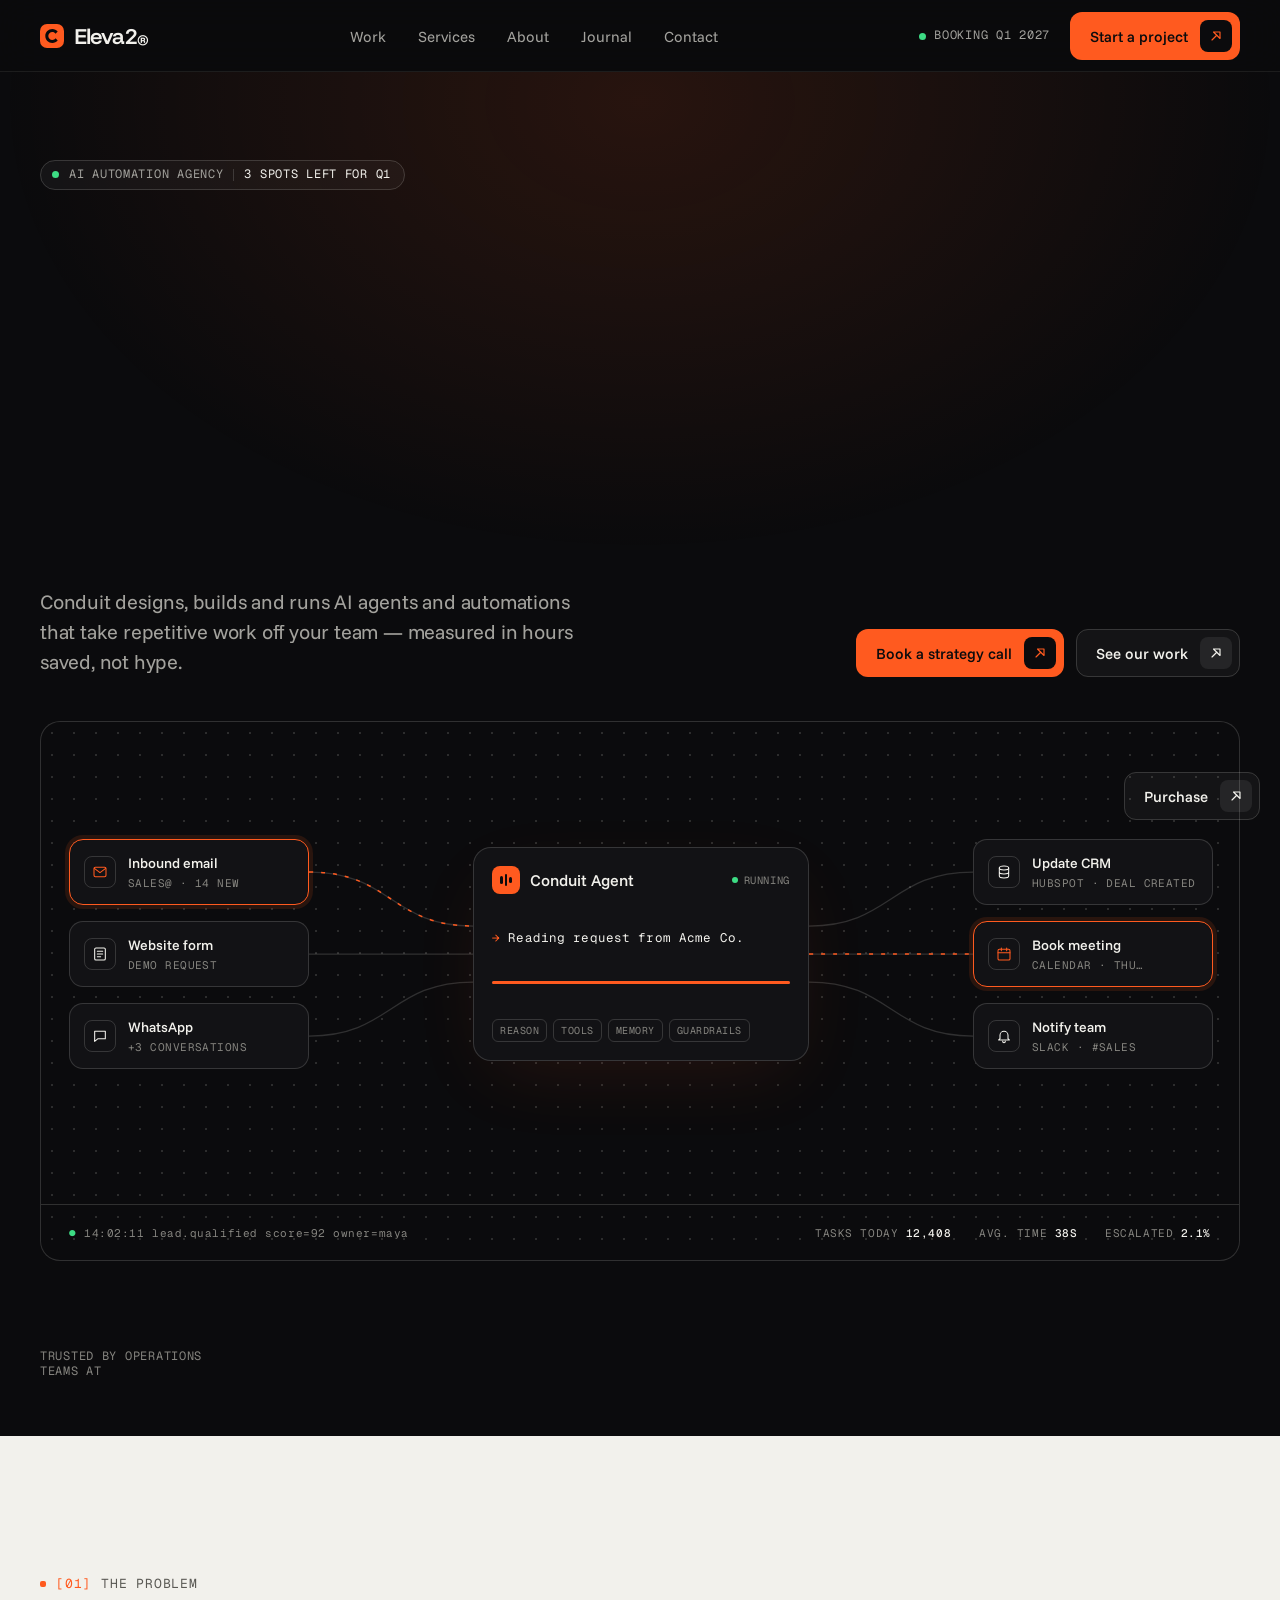
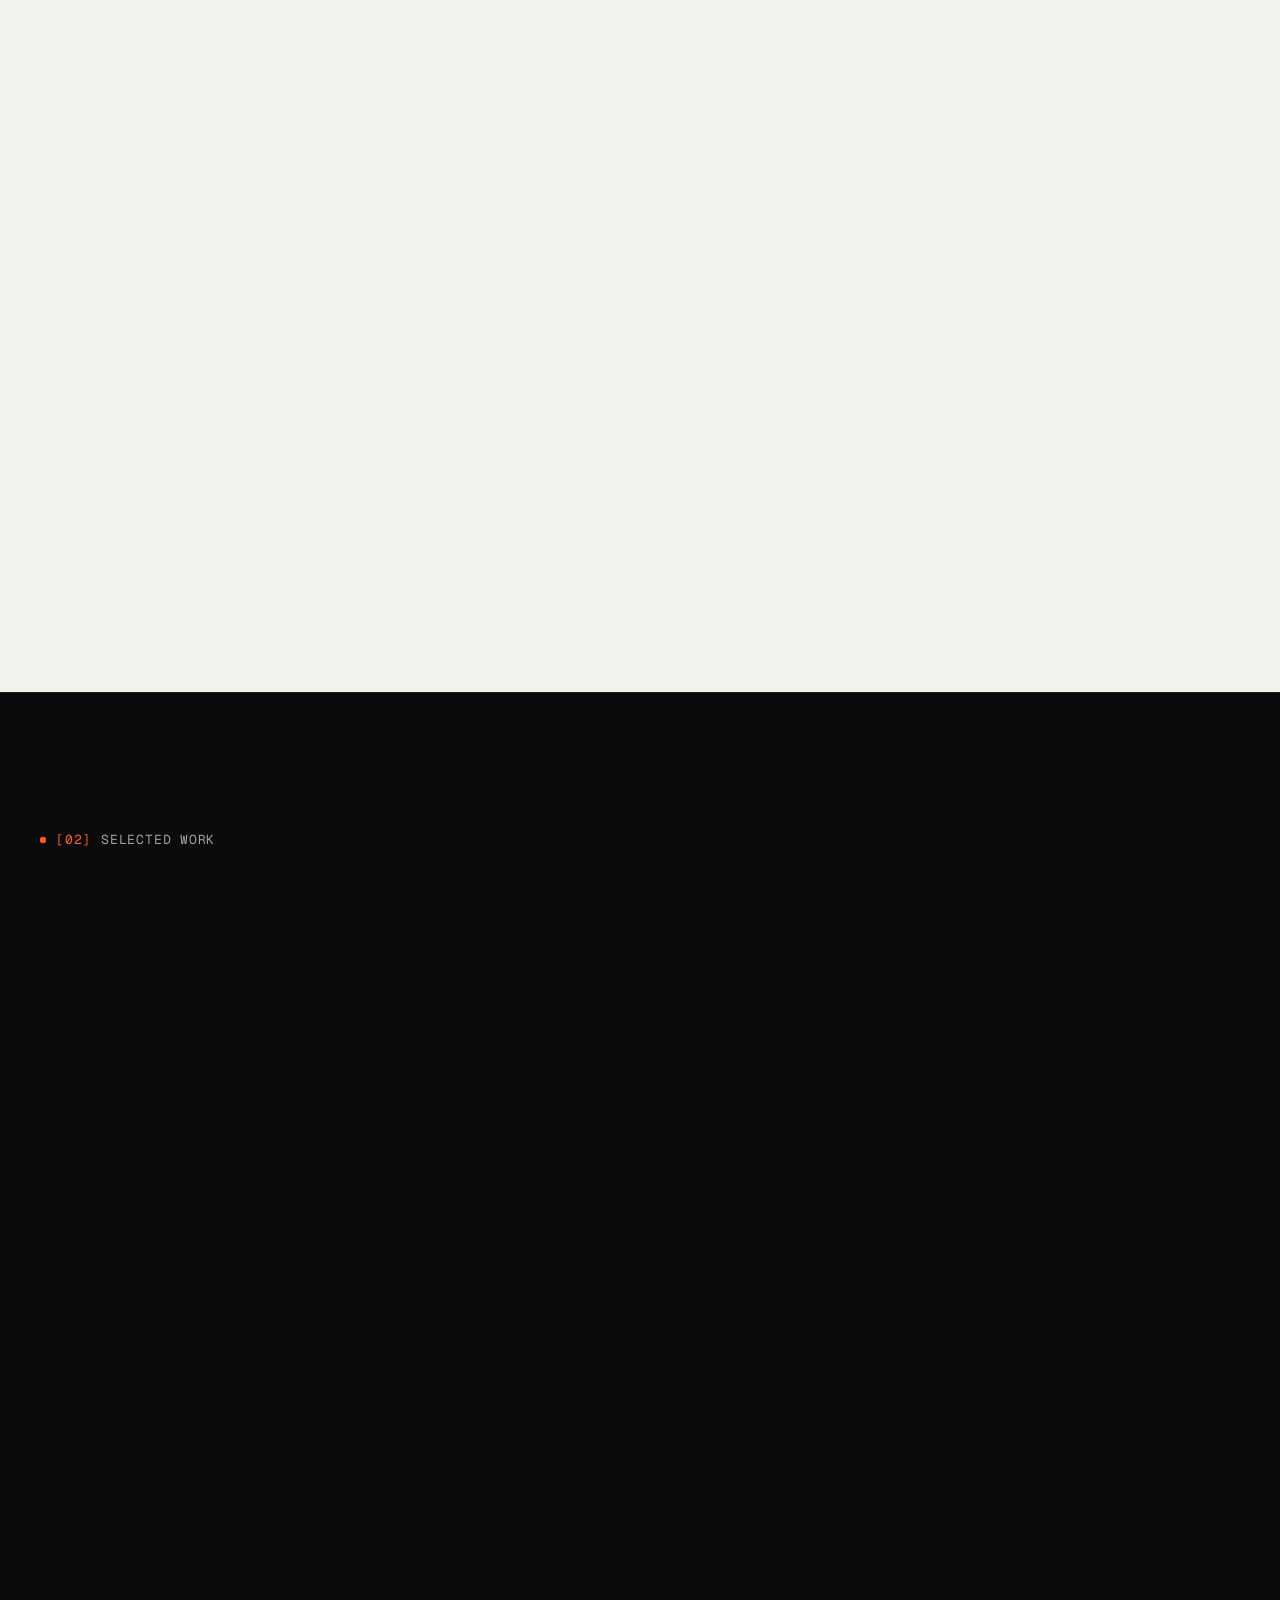
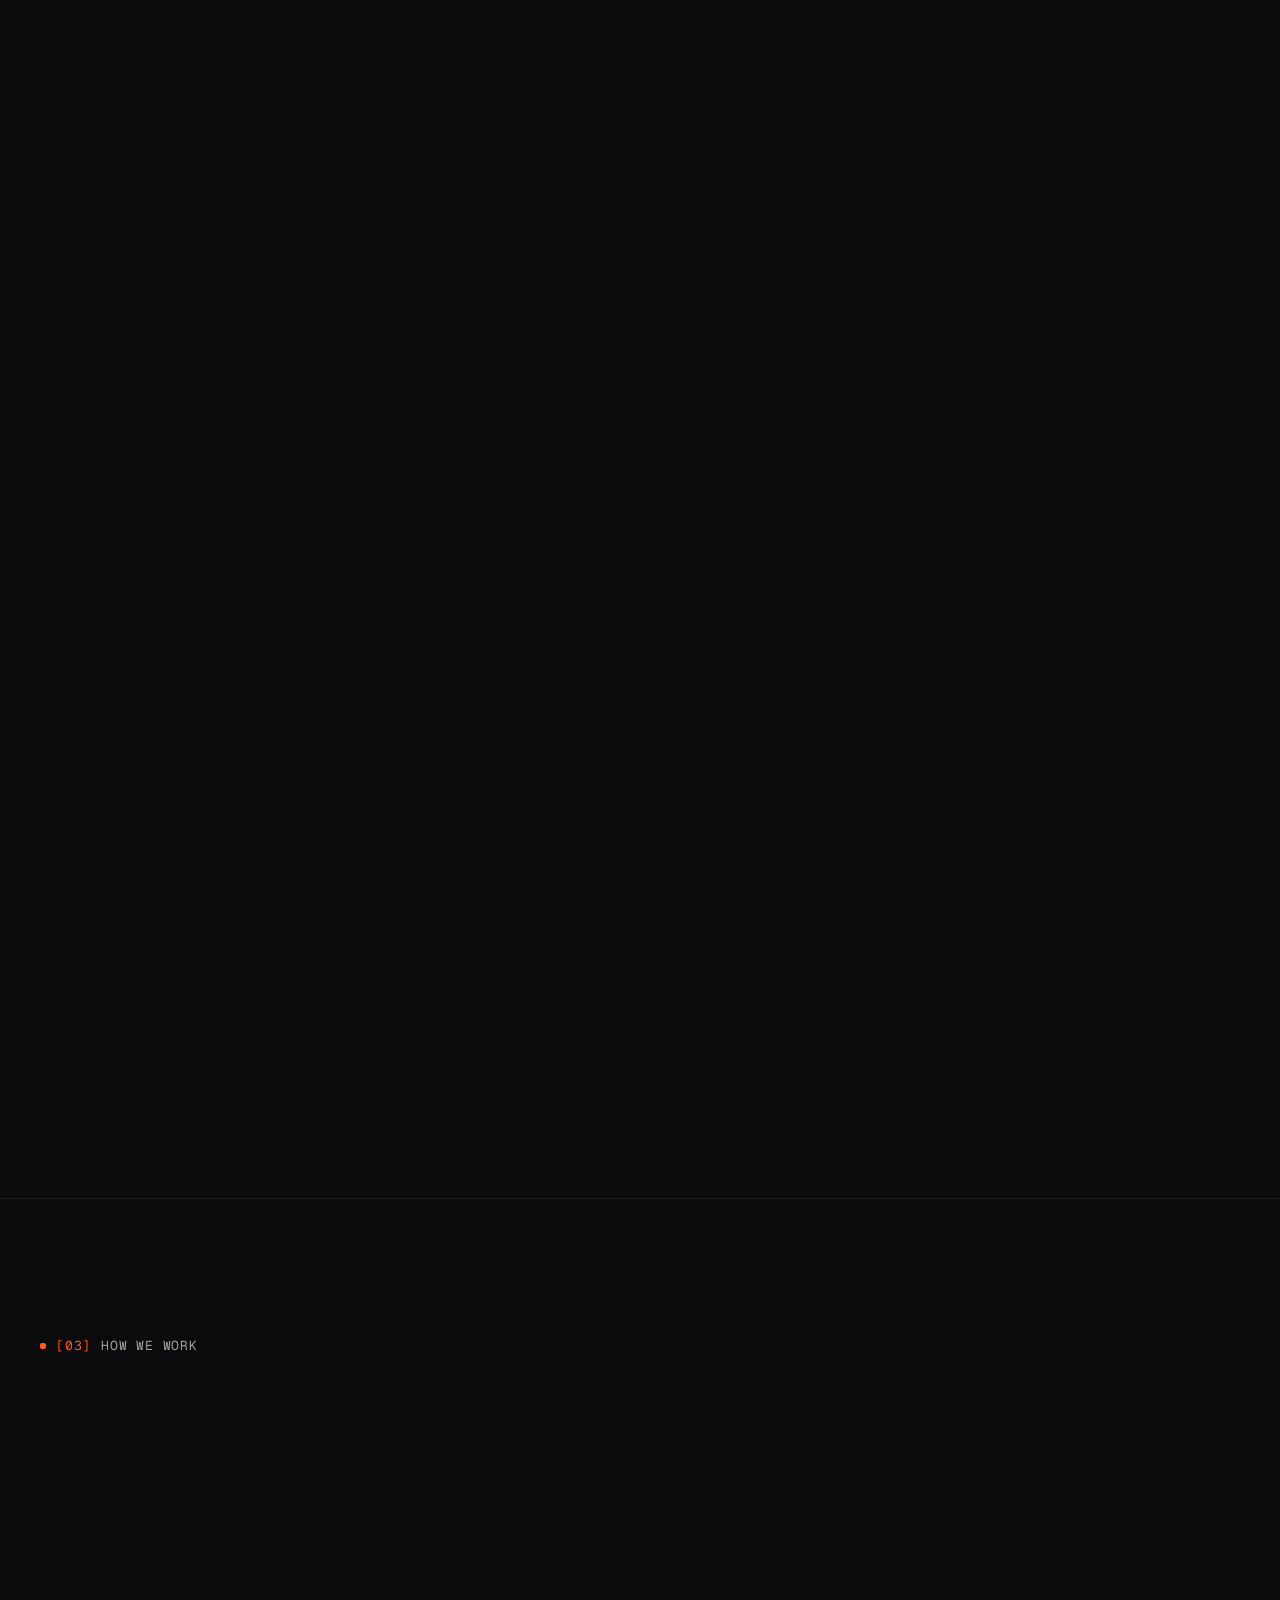
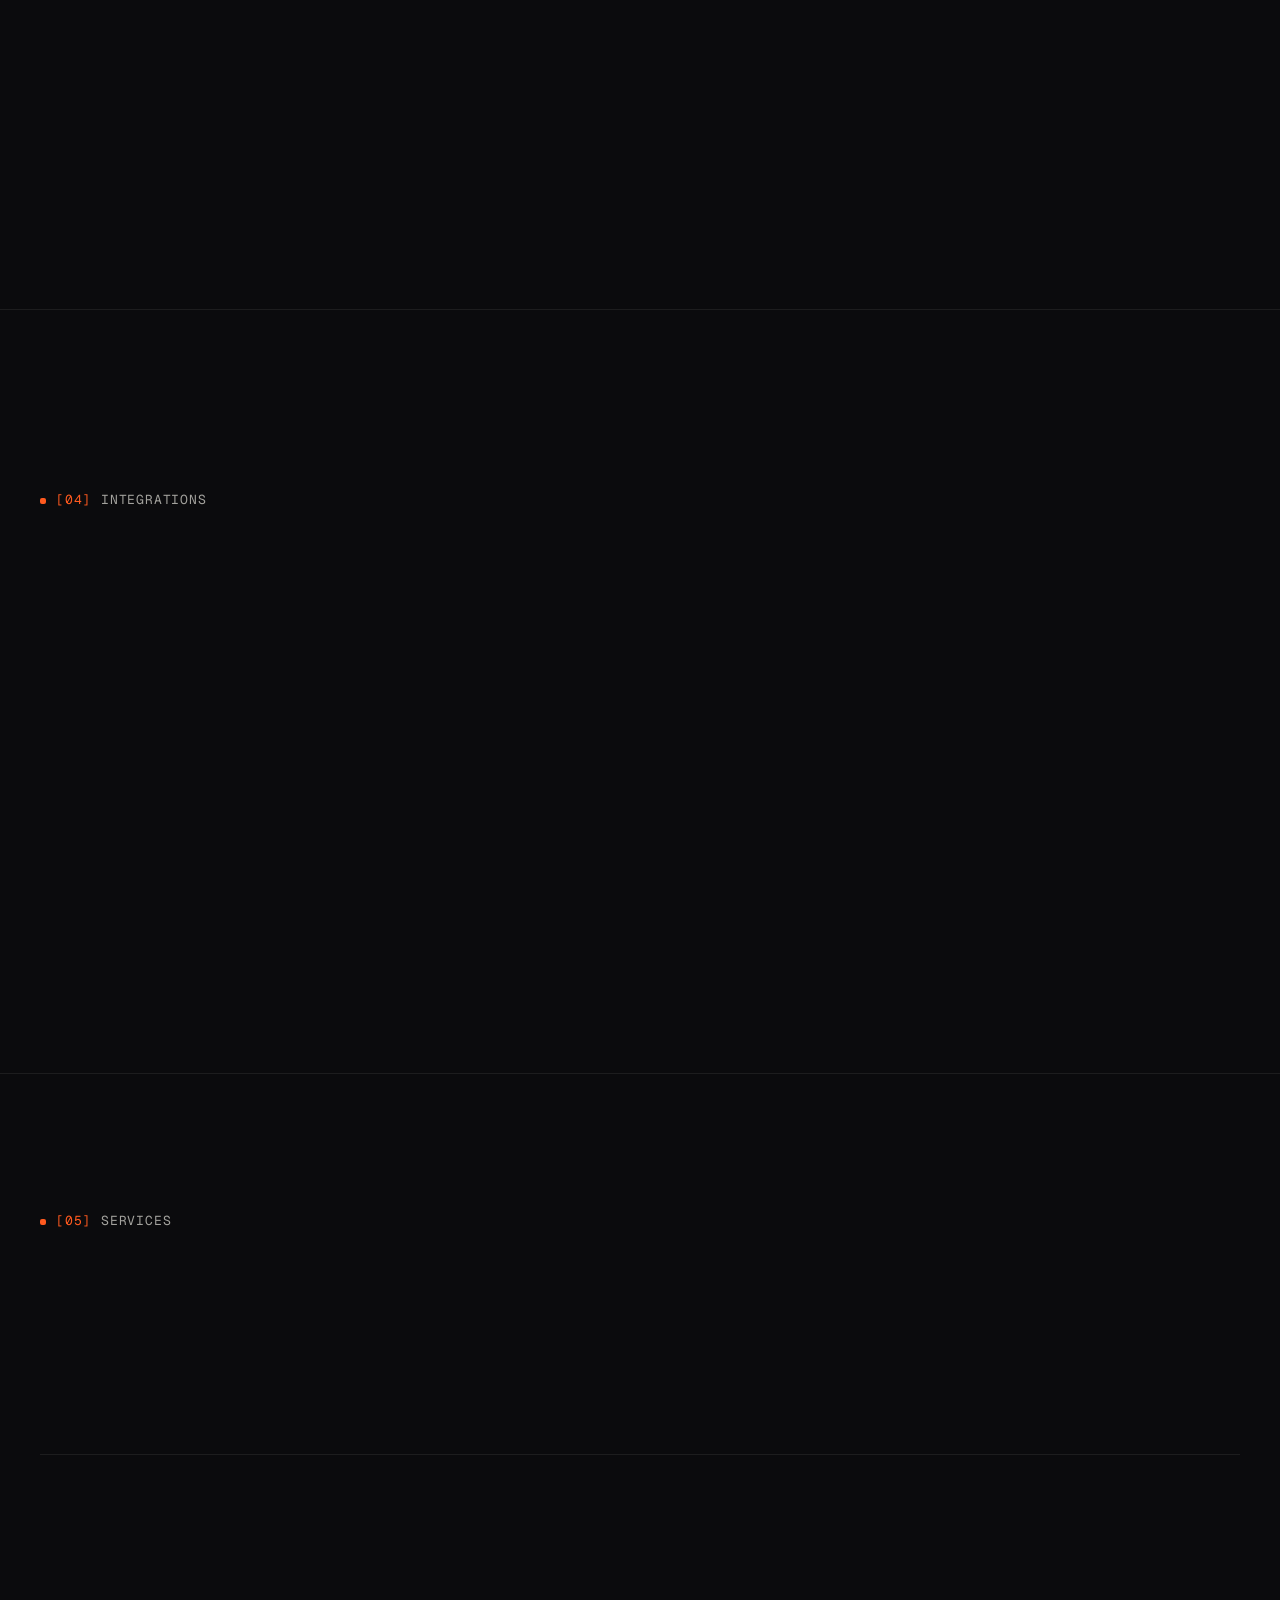
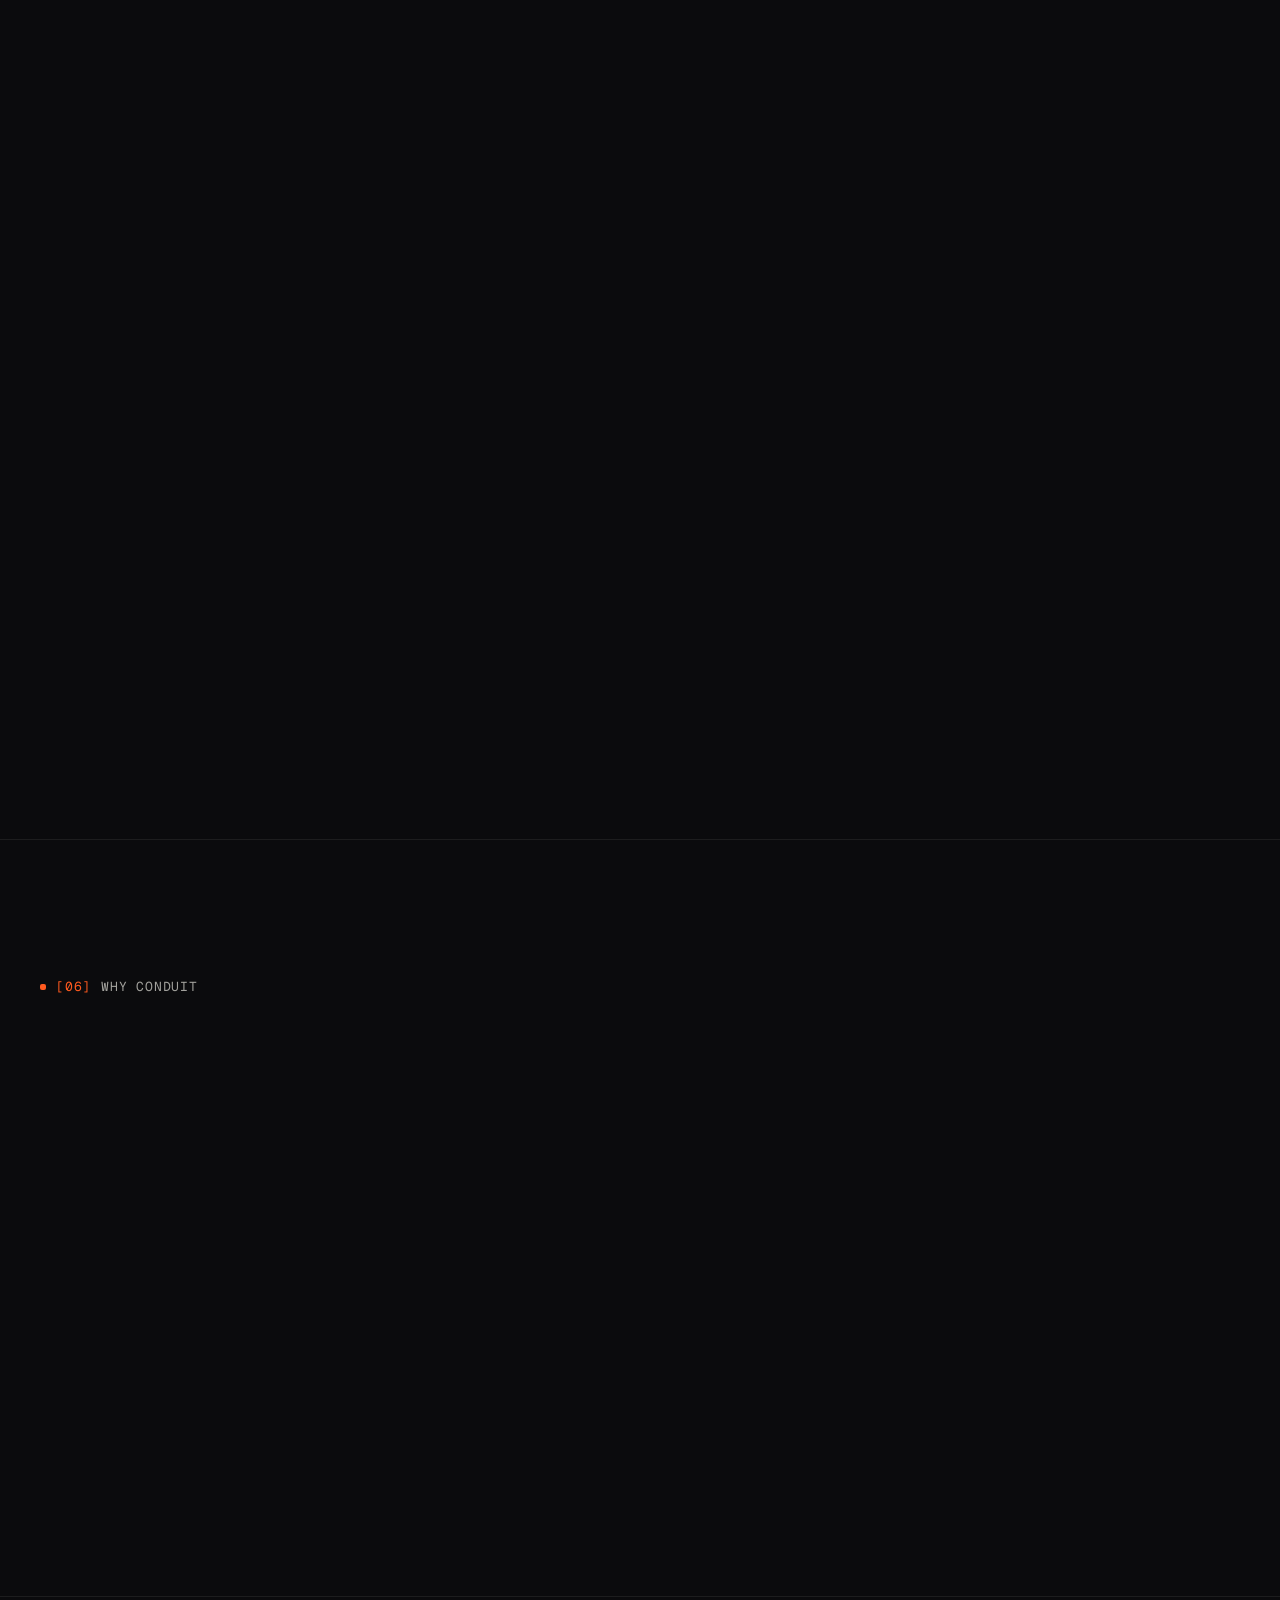
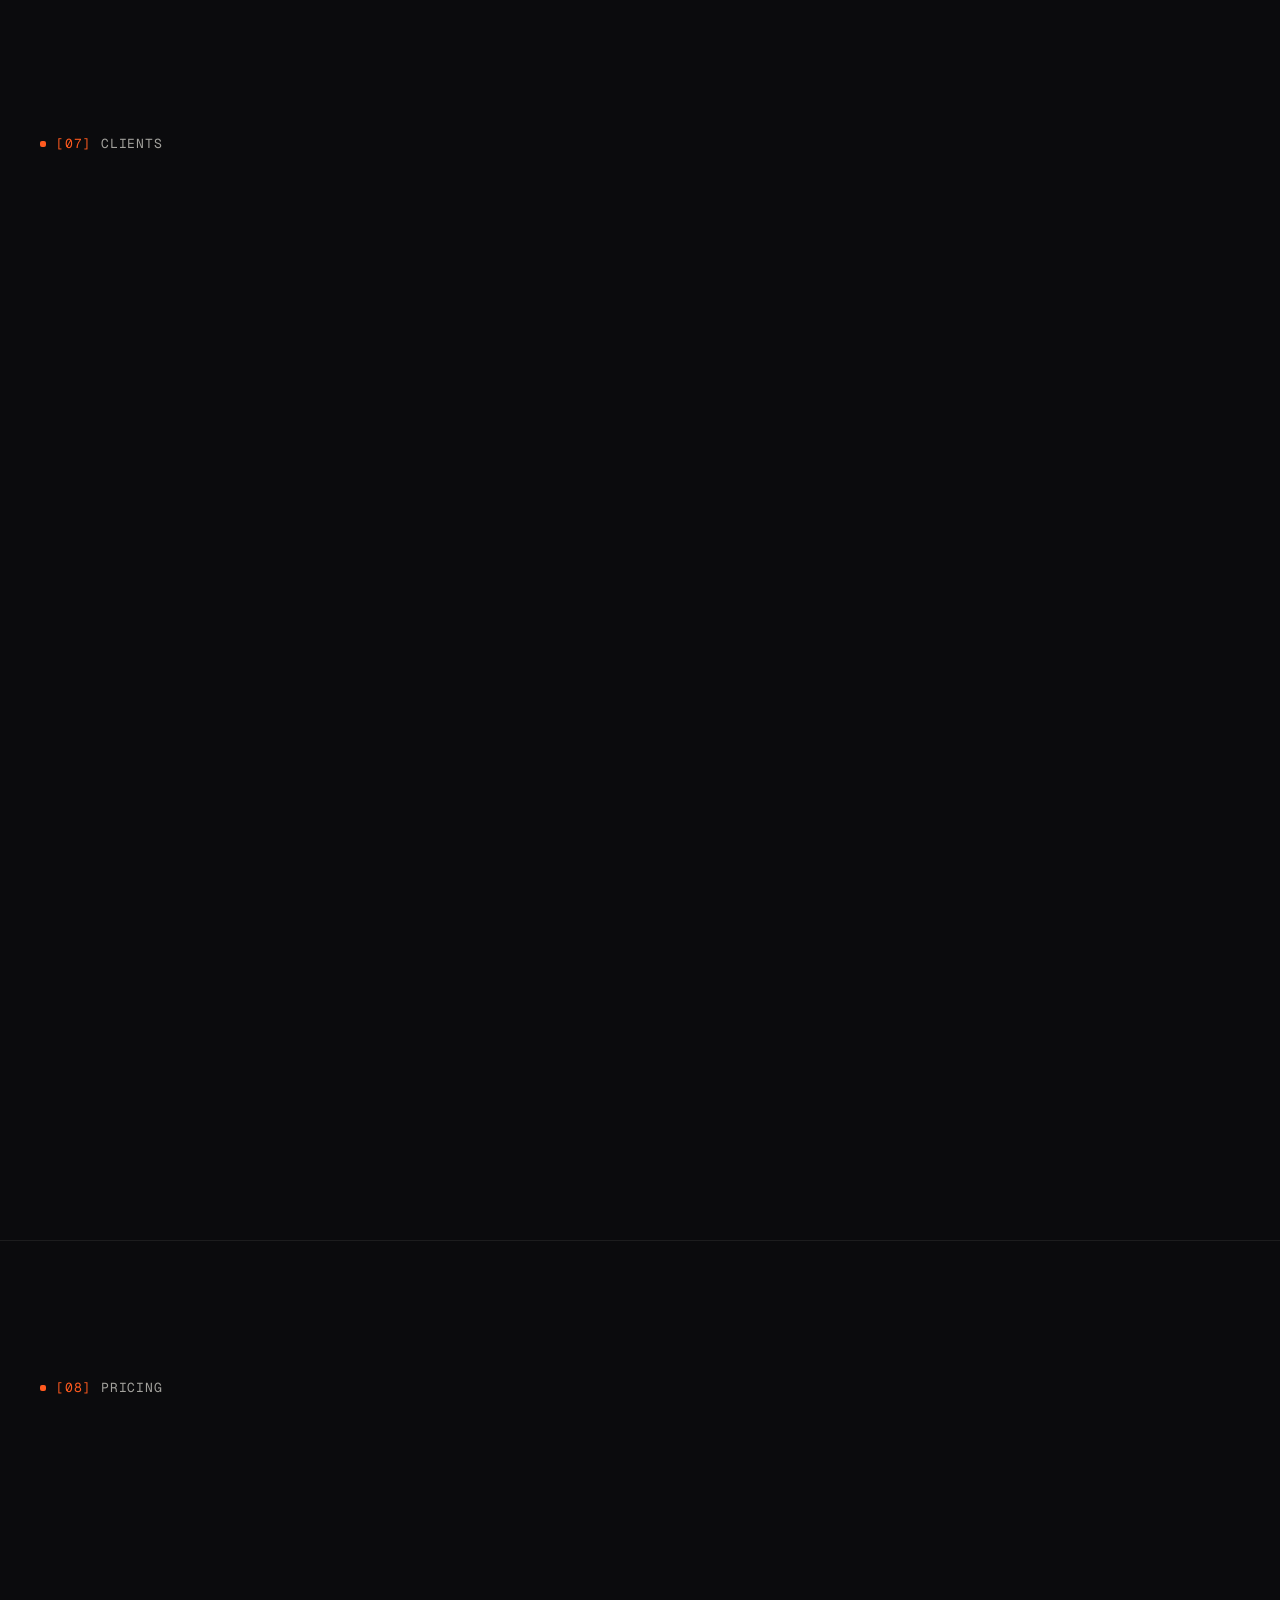
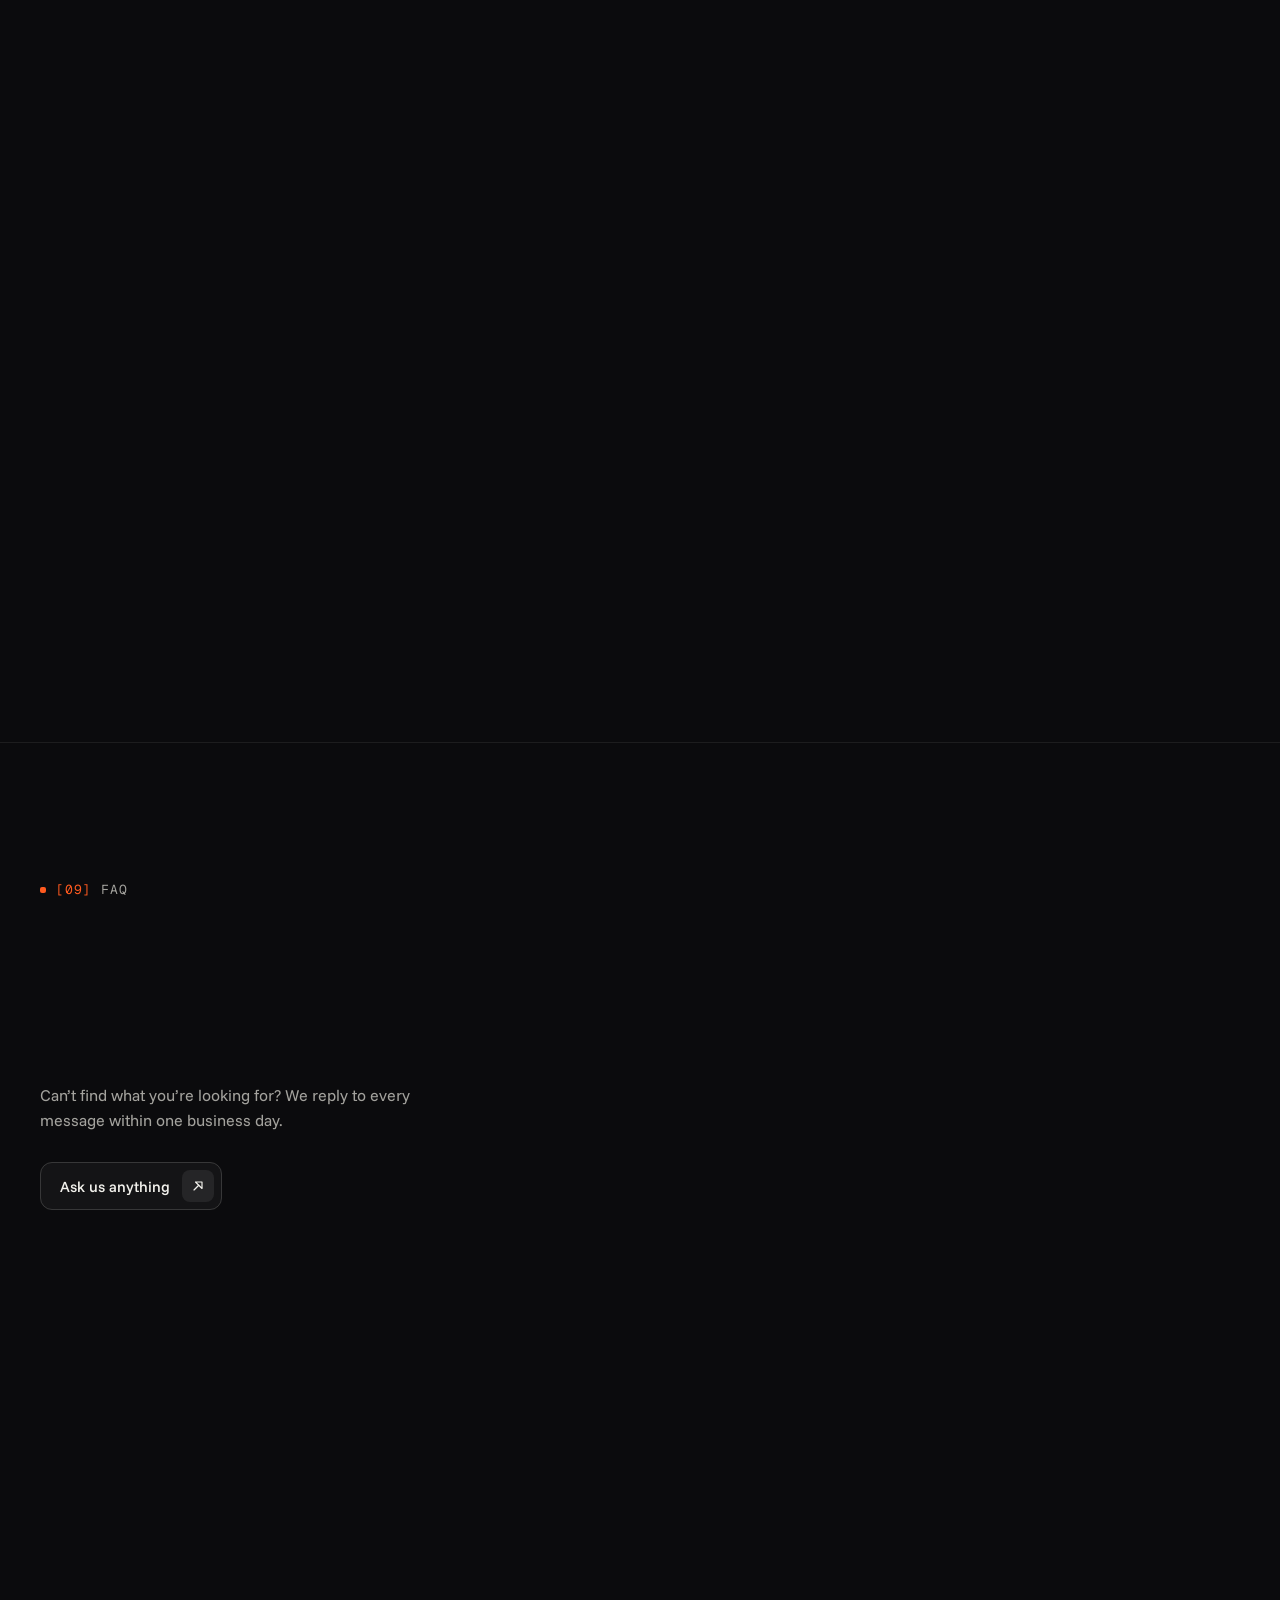
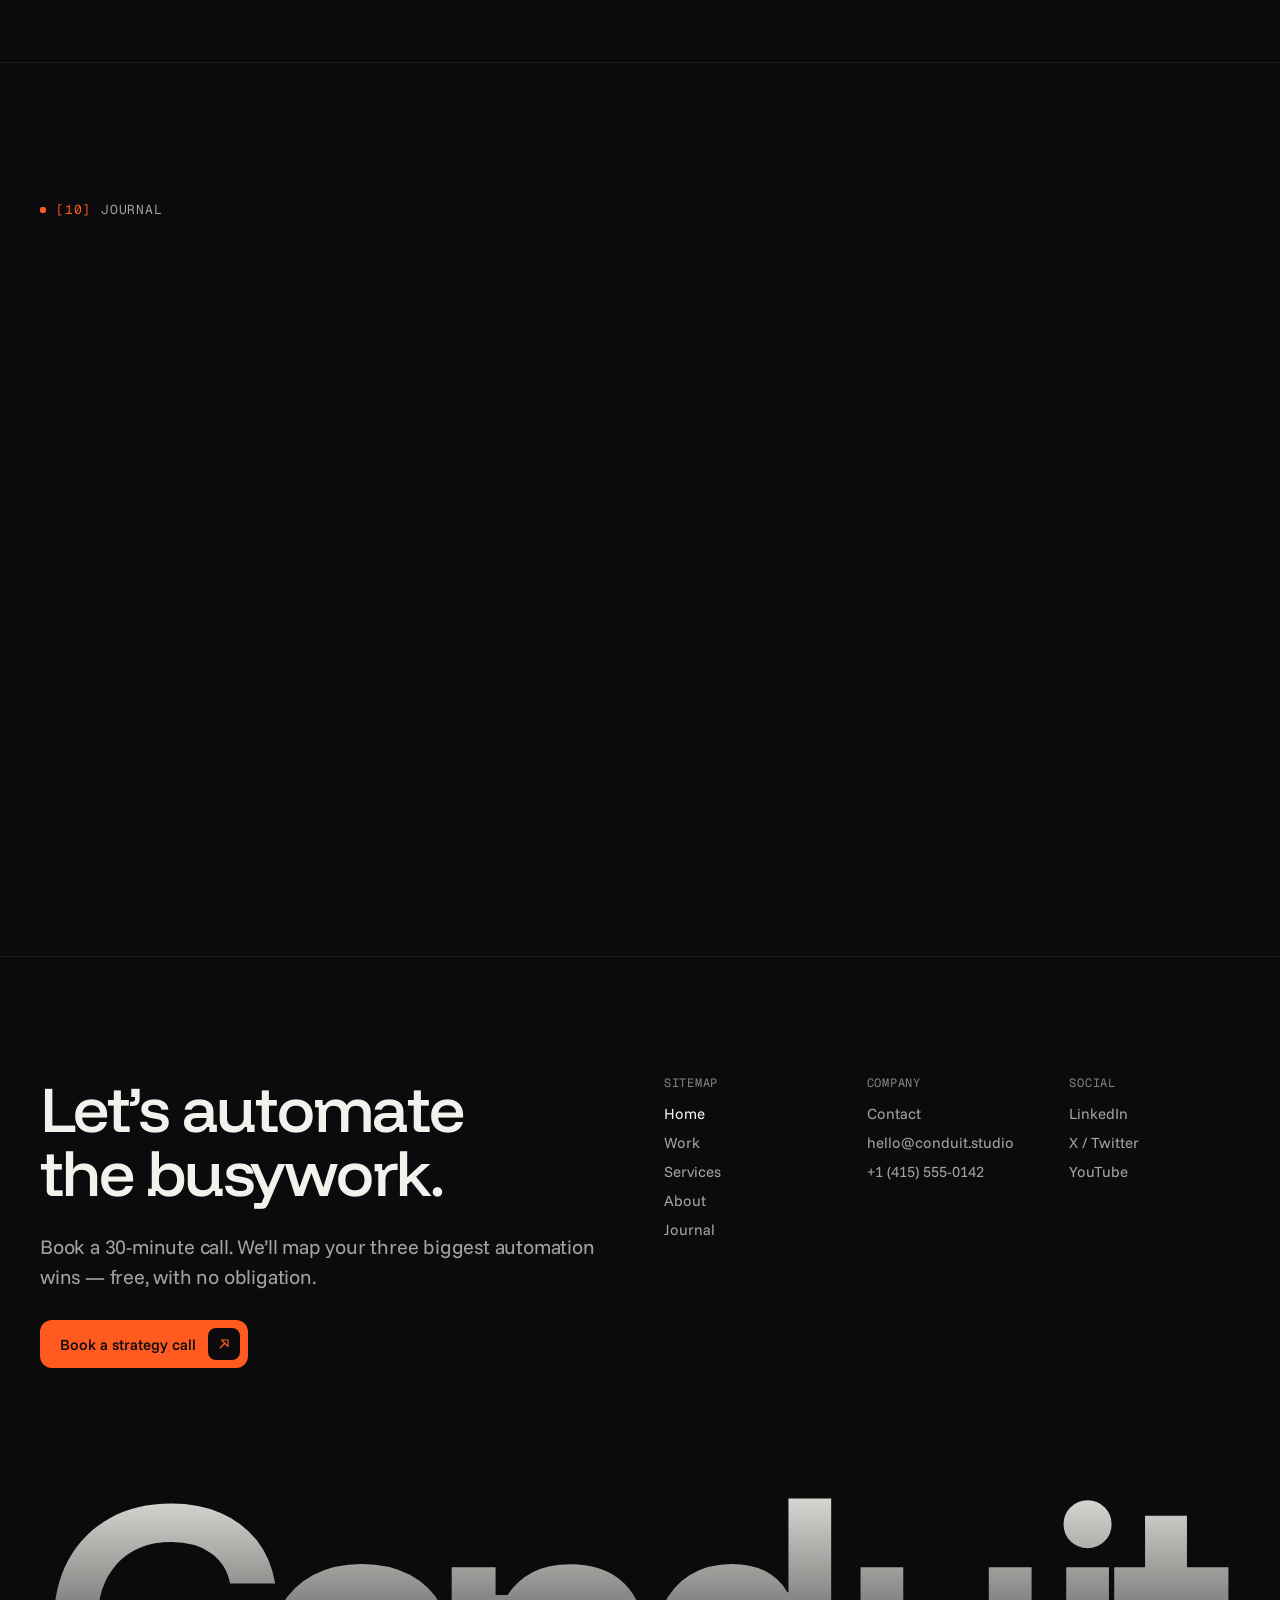
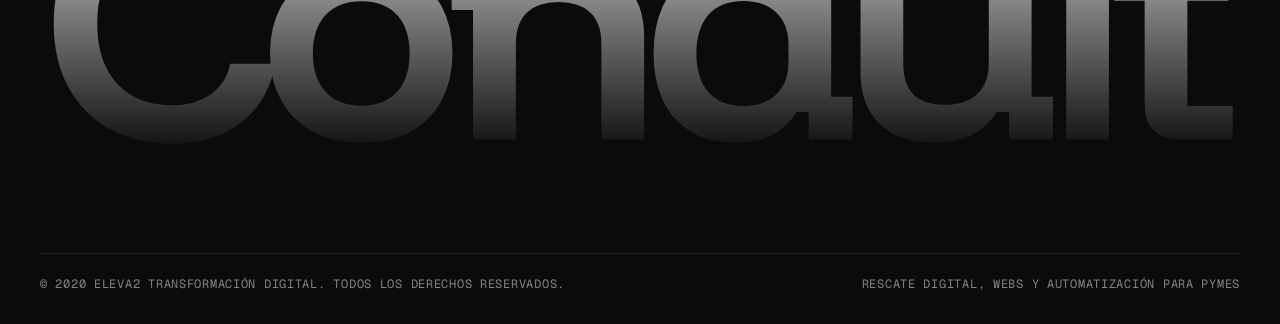
==== commit f16d18bc: "Update index.html" ====
--- a/index.html
+++ b/index.html
@@ -60,7 +60,7 @@
 [data-swb-ui]:hover .swb-roll-in,[data-swb-ui]:focus-visible .swb-roll-in{transform:translateY(-16px)}
 @media (prefers-reduced-motion:reduce){[data-swb-ui] .swb-roll-in{transition:none}}
 @media print{[data-swb]{opacity:1!important;clip-path:none!important}[data-swb-layer],[data-swb-ui]{display:none!important}}
-@keyframes swb-failsafe{to{opacity:1;pointer-events:auto}}@media (prefers-reduced-motion: no-preference){html.swb-hide:not(.swb-ready) :is(section,footer):not(nav *):not(:focus-within){opacity:.001;pointer-events:none;animation:swb-failsafe 0s linear 8s forwards}html.swb-bg.swb-hide:not(.swb-ready) :is(section,footer):not(nav *):not(:focus-within){animation-play-state:paused}}@media print{html.swb-hide :is(section,footer){opacity:1!important;pointer-events:auto!important}}</style></div><!--/$--></div><div class="framer-dz4we4-container"><div class="ssr-variant hidden-1m1spkx hidden-5p8mg"><nav class="framer-60CbL framer-EKIyh framer-z32y8 framer-A6vJ8 framer-kYasZ framer-1vajb1q framer-v-1vajb1q" data-border="true" data-framer-name="Desktop" style="--border-bottom-width:1px;--border-color:var(--token-4707cc68-acd3-423f-92f2-8bf592ddb543);--border-left-width:0px;--border-right-width:0px;--border-style:solid;--border-top-width:0px;backdrop-filter:blur(20px);background-color:var(--token-b157871d-e04b-4a7e-bb36-695a2d85a39e);-webkit-backdrop-filter:blur(20px);width:100%"><div class="framer-14ucdc8" data-framer-name="Bar"><div class="framer-nk0o67-container"><!--$--><a class="framer-Zwq5I framer-19vn6vp framer-v-19vn6vp framer-mi5bkc" data-framer-name="Light" data-highlight="true" href="index.html" data-framer-page-link-current="true" tabindex="0"><div class="framer-1m7mp1p" data-framer-name="Mark" style="background-color:var(--token-eec5eb1f-c184-4592-87d6-d266fe325689);border-bottom-left-radius:7px;border-bottom-right-radius:7px;border-top-left-radius:7px;border-top-right-radius:7px"><div data-framer-component-type="SVG" class="framer-17wwhtn" aria-hidden="true" style="image-rendering:pixelated;flex-shrink:0"><div class="svgContainer" style="width:100%;height:100%;aspect-ratio:inherit"><svg style="width:100%;height:100%;"><use href="#svg-1665603708_528"/></svg></div></div></div><div class="framer-ff9dfr" data-framer-name="Wordmark" data-framer-component-type="RichTextContainer" style="--extracted-r6o4lv:var(--token-8ed13256-7c41-42a1-913f-8c1d01a8af64);transform:none"><p dir="auto" class="framer-text" style="--font-selector:R0Y7RnVubmVsIERpc3BsYXktNjAw;--framer-font-family:&quot;Funnel Display&quot;, &quot;Funnel Display Placeholder&quot;, sans-serif;--framer-font-size:13px;--framer-font-weight:600;--framer-letter-spacing:-0.04em;--framer-line-height:1em;--framer-text-color:var(--extracted-r6o4lv, var(--token-8ed13256-7c41-42a1-913f-8c1d01a8af64))"><span class="framer-text" style="--framer-font-size:22px">Conduit</span><span class="framer-text" style="--framer-font-open-type-features:'sups' on">®</span></p></div></a><!--/$--></div><div class="framer-1u233s4" data-framer-name="Links"><div class="framer-19yvqr4" data-framer-name="Work" data-framer-component-type="RichTextContainer" style="transform:none"><p class="framer-text framer-styles-preset-1r0c4h9" data-styles-preset="G0T4kamRT" dir="auto"><!--$--><a class="framer-text framer-styles-preset-5rg8gf" data-styles-preset="v8uJPUvge" href="work.html">Work</a><!--/$--></p></div><div class="framer-1ot4t78" data-framer-name="Services" data-framer-component-type="RichTextContainer" style="transform:none"><p class="framer-text framer-styles-preset-1r0c4h9" data-styles-preset="G0T4kamRT" dir="auto"><!--$--><a class="framer-text framer-styles-preset-5rg8gf" data-styles-preset="v8uJPUvge" href="services.html">Services</a><!--/$--></p></div><div class="framer-oo44tk" data-framer-name="About" data-framer-component-type="RichTextContainer" style="transform:none"><p class="framer-text framer-styles-preset-1r0c4h9" data-styles-preset="G0T4kamRT" dir="auto"><!--$--><a class="framer-text framer-styles-preset-5rg8gf" data-styles-preset="v8uJPUvge" href="about.html">About</a><!--/$--></p></div><div class="framer-1bsky5" data-framer-name="Journal" data-framer-component-type="RichTextContainer" style="transform:none"><p class="framer-text framer-styles-preset-1r0c4h9" data-styles-preset="G0T4kamRT" dir="auto"><!--$--><a class="framer-text framer-styles-preset-5rg8gf" data-styles-preset="v8uJPUvge" href="journal.html">Journal</a><!--/$--></p></div><div class="framer-10r4egy" data-framer-name="Contact" data-framer-component-type="RichTextContainer" style="transform:none"><p class="framer-text framer-styles-preset-1r0c4h9" data-styles-preset="G0T4kamRT" dir="auto"><!--$--><a class="framer-text framer-styles-preset-5rg8gf" data-styles-preset="v8uJPUvge" href="contact.html">Contact</a><!--/$--></p></div></div><div class="framer-1w2uuce" data-framer-name="Right"><div class="framer-bto13h" data-framer-name="Status"><div class="framer-bs3pan" data-framer-name="Live Dot" style="background-color:var(--token-4a2dfb54-71cd-490c-87ae-a142433b91cf);border-bottom-left-radius:50%;border-bottom-right-radius:50%;border-top-left-radius:50%;border-top-right-radius:50%;opacity:1;transform:none"></div><div class="framer-1virol8" data-framer-name="Status Label" data-framer-component-type="RichTextContainer" style="--extracted-r6o4lv:var(--token-e0b100bc-d79e-4f06-91a3-eae339f49faa);transform:none"><p class="framer-text framer-styles-preset-dt3emb" data-styles-preset="g9JnutHfS" dir="auto" style="--framer-text-color:var(--extracted-r6o4lv, var(--token-e0b100bc-d79e-4f06-91a3-eae339f49faa))">Booking Q1 2027</p></div></div><!--$--><div class="framer-1qb1nf0-container"><!--$--><a class="framer-J7BMW framer-JoLPF framer-tjinw6 framer-v-tjinw6 framer-1jer8ea" data-framer-name="Primary" data-highlight="true" href="contact.html" tabindex="0" style="--border-bottom-width:0px;--border-color:rgba(0, 0, 0, 0);--border-left-width:0px;--border-right-width:0px;--border-style:solid;--border-top-width:0px;background-color:var(--token-eec5eb1f-c184-4592-87d6-d266fe325689);border-bottom-left-radius:12px;border-bottom-right-radius:12px;border-top-left-radius:12px;border-top-right-radius:12px"><div class="framer-17qiwly" data-framer-name="Label Roll (height = text size + 4px)"><div class="framer-e82gey" data-framer-name="Label" data-framer-component-type="RichTextContainer" style="--extracted-r6o4lv:var(--token-6f7dbf03-31e7-4be3-a6c5-23af7dde75bb);transform:none"><p class="framer-text framer-styles-preset-1mg9m6l" data-styles-preset="DU9n4gzMc" dir="auto" style="--framer-text-color:var(--extracted-r6o4lv, var(--token-6f7dbf03-31e7-4be3-a6c5-23af7dde75bb))">Start a project</p></div><div aria-hidden="true" class="framer-1k0m8kg" data-framer-name="Label (hover copy)" data-framer-component-type="RichTextContainer" style="--extracted-r6o4lv:var(--token-6f7dbf03-31e7-4be3-a6c5-23af7dde75bb);transform:none"><p class="framer-text framer-styles-preset-1mg9m6l" data-styles-preset="DU9n4gzMc" dir="auto" style="--framer-text-alignment:start;--framer-text-color:var(--extracted-r6o4lv, var(--token-6f7dbf03-31e7-4be3-a6c5-23af7dde75bb))">Start a project</p></div></div><div class="framer-l7ix9d" data-framer-name="Arrow Box" style="background-color:var(--token-6f7dbf03-31e7-4be3-a6c5-23af7dde75bb);border-bottom-left-radius:8px;border-bottom-right-radius:8px;border-top-left-radius:8px;border-top-right-radius:8px"><svg class="framer-mbPBj framer-1ku9tx6" role="presentation" viewBox="0 0 24 24" style="--1m6trwb:0;--21h8s6:var(--token-eec5eb1f-c184-4592-87d6-d266fe325689);--pgex8v:1.75;transform:none"><use href="#3642559178"/></svg></div></a><!--/$--></div><!--/$--></div></div></nav></div><div class="ssr-variant hidden-5p8mg hidden-ufog3e"><nav class="framer-60CbL framer-EKIyh framer-z32y8 framer-A6vJ8 framer-kYasZ framer-1vajb1q framer-v-z1tyub" data-border="true" data-framer-name="Phone" style="--border-bottom-width:1px;--border-color:var(--token-4707cc68-acd3-423f-92f2-8bf592ddb543);--border-left-width:0px;--border-right-width:0px;--border-style:solid;--border-top-width:0px;backdrop-filter:blur(20px);background-color:var(--token-b157871d-e04b-4a7e-bb36-695a2d85a39e);-webkit-backdrop-filter:blur(20px);width:100%"><div class="framer-14ucdc8" data-framer-name="Bar"><div class="framer-nk0o67-container"><!--$--><a class="framer-Zwq5I framer-19vn6vp framer-v-19vn6vp framer-mi5bkc" data-framer-name="Light" data-highlight="true" href="index.html" data-framer-page-link-current="true" tabindex="0"><div class="framer-1m7mp1p" data-framer-name="Mark" style="background-color:var(--token-eec5eb1f-c184-4592-87d6-d266fe325689);border-bottom-left-radius:7px;border-bottom-right-radius:7px;border-top-left-radius:7px;border-top-right-radius:7px"><div data-framer-component-type="SVG" class="framer-17wwhtn" aria-hidden="true" style="image-rendering:pixelated;flex-shrink:0"><div class="svgContainer" style="width:100%;height:100%;aspect-ratio:inherit"><svg style="width:100%;height:100%;"><use href="#svg-1665603708_528"/></svg></div></div></div><div class="framer-ff9dfr" data-framer-name="Wordmark" data-framer-component-type="RichTextContainer" style="--extracted-r6o4lv:var(--token-8ed13256-7c41-42a1-913f-8c1d01a8af64);transform:none"><p dir="auto" class="framer-text" style="--font-selector:R0Y7RnVubmVsIERpc3BsYXktNjAw;--framer-font-family:&quot;Funnel Display&quot;, &quot;Funnel Display Placeholder&quot;, sans-serif;--framer-font-size:13px;--framer-font-weight:600;--framer-letter-spacing:-0.04em;--framer-line-height:1em;--framer-text-color:var(--extracted-r6o4lv, var(--token-8ed13256-7c41-42a1-913f-8c1d01a8af64))"><span class="framer-text" style="--framer-font-size:22px">Conduit</span><span class="framer-text" style="--framer-font-open-type-features:'sups' on">®</span></p></div></a><!--/$--></div><div class="framer-1fameoq" data-border="true" data-framer-name="Menu Button" data-highlight="true" tabindex="0" style="--border-bottom-width:1px;--border-color:var(--token-6f5bf4c9-e1fe-468a-939c-a94c959667ed);--border-left-width:1px;--border-right-width:1px;--border-style:solid;--border-top-width:1px;border-bottom-left-radius:10px;border-bottom-right-radius:10px;border-top-left-radius:10px;border-top-right-radius:10px"><svg class="framer-iZmZi framer-a1x284" role="presentation" viewBox="0 0 24 24" style="--1m6trwb:0;--21h8s6:var(--token-8ed13256-7c41-42a1-913f-8c1d01a8af64);--pgex8v:1.75"><use href="#3559153988"/></svg></div></div><div class="framer-1pn2brp" data-framer-name="Drawer"><div class="framer-1s78gyp" data-framer-name="Drawer Links"><div class="framer-1ts7l58" data-border="true" data-framer-name="Work Row" style="--border-bottom-width:1px;--border-color:var(--token-4707cc68-acd3-423f-92f2-8bf592ddb543);--border-left-width:0px;--border-right-width:0px;--border-style:solid;--border-top-width:0px"><div class="framer-tvmk8f" data-framer-name="Work" data-framer-component-type="RichTextContainer" style="transform:none"><h3 class="framer-text framer-styles-preset-1f8d4bw" data-styles-preset="lXEmdUat6" dir="auto"><!--$--><a class="framer-text framer-styles-preset-5rg8gf" data-styles-preset="v8uJPUvge" href="work.html">Work</a><!--/$--></h3></div></div><div class="framer-1fm04d2" data-border="true" data-framer-name="Services Row" style="--border-bottom-width:1px;--border-color:var(--token-4707cc68-acd3-423f-92f2-8bf592ddb543);--border-left-width:0px;--border-right-width:0px;--border-style:solid;--border-top-width:0px"><div class="framer-mi2g2j" data-framer-name="Services" data-framer-component-type="RichTextContainer" style="transform:none"><h3 class="framer-text framer-styles-preset-1f8d4bw" data-styles-preset="lXEmdUat6" dir="auto"><!--$--><a class="framer-text framer-styles-preset-5rg8gf" data-styles-preset="v8uJPUvge" href="services.html">Services</a><!--/$--></h3></div></div><div class="framer-bujkht" data-border="true" data-framer-name="About Row" style="--border-bottom-width:1px;--border-color:var(--token-4707cc68-acd3-423f-92f2-8bf592ddb543);--border-left-width:0px;--border-right-width:0px;--border-style:solid;--border-top-width:0px"><div class="framer-oawnro" data-framer-name="About" data-framer-component-type="RichTextContainer" style="transform:none"><h3 class="framer-text framer-styles-preset-1f8d4bw" data-styles-preset="lXEmdUat6" dir="auto"><!--$--><a class="framer-text framer-styles-preset-5rg8gf" data-styles-preset="v8uJPUvge" href="about.html">About</a><!--/$--></h3></div></div><div class="framer-84knp9" data-border="true" data-framer-name="Journal Row" style="--border-bottom-width:1px;--border-color:var(--token-4707cc68-acd3-423f-92f2-8bf592ddb543);--border-left-width:0px;--border-right-width:0px;--border-style:solid;--border-top-width:0px"><div class="framer-ruvohx" data-framer-name="Journal" data-framer-component-type="RichTextContainer" style="transform:none"><h3 class="framer-text framer-styles-preset-1f8d4bw" data-styles-preset="lXEmdUat6" dir="auto"><!--$--><a class="framer-text framer-styles-preset-5rg8gf" data-styles-preset="v8uJPUvge" href="journal.html">Journal</a><!--/$--></h3></div></div><div class="framer-1vji772" data-border="true" data-framer-name="Contact Row" style="--border-bottom-width:1px;--border-color:var(--token-4707cc68-acd3-423f-92f2-8bf592ddb543);--border-left-width:0px;--border-right-width:0px;--border-style:solid;--border-top-width:0px"><div class="framer-1wgrugl" data-framer-name="Contact" data-framer-component-type="RichTextContainer" style="transform:none"><h3 class="framer-text framer-styles-preset-1f8d4bw" data-styles-preset="lXEmdUat6" dir="auto"><!--$--><a class="framer-text framer-styles-preset-5rg8gf" data-styles-preset="v8uJPUvge" href="contact.html">Contact</a><!--/$--></h3></div></div></div><!--$--><div class="framer-u7kqez-container"><!--$--><a class="framer-J7BMW framer-JoLPF framer-tjinw6 framer-v-tjinw6 framer-1jer8ea" data-framer-name="Primary" data-highlight="true" href="contact.html" tabindex="0" style="--border-bottom-width:0px;--border-color:rgba(0, 0, 0, 0);--border-left-width:0px;--border-right-width:0px;--border-style:solid;--border-top-width:0px;background-color:var(--token-eec5eb1f-c184-4592-87d6-d266fe325689);border-bottom-left-radius:12px;border-bottom-right-radius:12px;border-top-left-radius:12px;border-top-right-radius:12px"><div class="framer-17qiwly" data-framer-name="Label Roll (height = text size + 4px)"><div class="framer-e82gey" data-framer-name="Label" data-framer-component-type="RichTextContainer" style="--extracted-r6o4lv:var(--token-6f7dbf03-31e7-4be3-a6c5-23af7dde75bb);transform:none"><p class="framer-text framer-styles-preset-1mg9m6l" data-styles-preset="DU9n4gzMc" dir="auto" style="--framer-text-color:var(--extracted-r6o4lv, var(--token-6f7dbf03-31e7-4be3-a6c5-23af7dde75bb))">Start a project</p></div><div aria-hidden="true" class="framer-1k0m8kg" data-framer-name="Label (hover copy)" data-framer-component-type="RichTextContainer" style="--extracted-r6o4lv:var(--token-6f7dbf03-31e7-4be3-a6c5-23af7dde75bb);transform:none"><p class="framer-text framer-styles-preset-1mg9m6l" data-styles-preset="DU9n4gzMc" dir="auto" style="--framer-text-alignment:start;--framer-text-color:var(--extracted-r6o4lv, var(--token-6f7dbf03-31e7-4be3-a6c5-23af7dde75bb))">Start a project</p></div></div><div class="framer-l7ix9d" data-framer-name="Arrow Box" style="background-color:var(--token-6f7dbf03-31e7-4be3-a6c5-23af7dde75bb);border-bottom-left-radius:8px;border-bottom-right-radius:8px;border-top-left-radius:8px;border-top-right-radius:8px"><svg class="framer-mbPBj framer-1ku9tx6" role="presentation" viewBox="0 0 24 24" style="--1m6trwb:0;--21h8s6:var(--token-eec5eb1f-c184-4592-87d6-d266fe325689);--pgex8v:1.75;transform:none"><use href="#3642559178"/></svg></div></a><!--/$--></div><!--/$--></div></nav></div><div class="ssr-variant hidden-1m1spkx hidden-ufog3e"><nav class="framer-60CbL framer-EKIyh framer-z32y8 framer-A6vJ8 framer-kYasZ framer-1vajb1q framer-v-zfuoit" data-border="true" data-framer-name="Tablet" style="--border-bottom-width:1px;--border-color:var(--token-4707cc68-acd3-423f-92f2-8bf592ddb543);--border-left-width:0px;--border-right-width:0px;--border-style:solid;--border-top-width:0px;backdrop-filter:blur(20px);background-color:var(--token-b157871d-e04b-4a7e-bb36-695a2d85a39e);-webkit-backdrop-filter:blur(20px);width:100%"><div class="framer-14ucdc8" data-framer-name="Bar"><div class="framer-nk0o67-container"><!--$--><a class="framer-Zwq5I framer-19vn6vp framer-v-19vn6vp framer-mi5bkc" data-framer-name="Light" data-highlight="true" href="index.html" data-framer-page-link-current="true" tabindex="0"><div class="framer-1m7mp1p" data-framer-name="Mark" style="background-color:var(--token-eec5eb1f-c184-4592-87d6-d266fe325689);border-bottom-left-radius:7px;border-bottom-right-radius:7px;border-top-left-radius:7px;border-top-right-radius:7px"><div data-framer-component-type="SVG" class="framer-17wwhtn" aria-hidden="true" style="image-rendering:pixelated;flex-shrink:0"><div class="svgContainer" style="width:100%;height:100%;aspect-ratio:inherit"><svg style="width:100%;height:100%;"><use href="#svg-1665603708_528"/></svg></div></div></div><div class="framer-ff9dfr" data-framer-name="Wordmark" data-framer-component-type="RichTextContainer" style="--extracted-r6o4lv:var(--token-8ed13256-7c41-42a1-913f-8c1d01a8af64);transform:none"><p dir="auto" class="framer-text" style="--font-selector:R0Y7RnVubmVsIERpc3BsYXktNjAw;--framer-font-family:&quot;Funnel Display&quot;, &quot;Funnel Display Placeholder&quot;, sans-serif;--framer-font-size:13px;--framer-font-weight:600;--framer-letter-spacing:-0.04em;--framer-line-height:1em;--framer-text-color:var(--extracted-r6o4lv, var(--token-8ed13256-7c41-42a1-913f-8c1d01a8af64))"><span class="framer-text" style="--framer-font-size:22px">Conduit</span><span class="framer-text" style="--framer-font-open-type-features:'sups' on">®</span></p></div></a><!--/$--></div><div class="framer-1u233s4" data-framer-name="Links"><div class="framer-19yvqr4" data-framer-name="Work" data-framer-component-type="RichTextContainer" style="transform:none"><p class="framer-text framer-styles-preset-1r0c4h9" data-styles-preset="G0T4kamRT" dir="auto"><!--$--><a class="framer-text framer-styles-preset-5rg8gf" data-styles-preset="v8uJPUvge" href="work.html">Work</a><!--/$--></p></div><div class="framer-1ot4t78" data-framer-name="Services" data-framer-component-type="RichTextContainer" style="transform:none"><p class="framer-text framer-styles-preset-1r0c4h9" data-styles-preset="G0T4kamRT" dir="auto"><!--$--><a class="framer-text framer-styles-preset-5rg8gf" data-styles-preset="v8uJPUvge" href="services.html">Services</a><!--/$--></p></div><div class="framer-oo44tk" data-framer-name="About" data-framer-component-type="RichTextContainer" style="transform:none"><p class="framer-text framer-styles-preset-1r0c4h9" data-styles-preset="G0T4kamRT" dir="auto"><!--$--><a class="framer-text framer-styles-preset-5rg8gf" data-styles-preset="v8uJPUvge" href="about.html">About</a><!--/$--></p></div><div class="framer-1bsky5" data-framer-name="Journal" data-framer-component-type="RichTextContainer" style="transform:none"><p class="framer-text framer-styles-preset-1r0c4h9" data-styles-preset="G0T4kamRT" dir="auto"><!--$--><a class="framer-text framer-styles-preset-5rg8gf" data-styles-preset="v8uJPUvge" href="journal.html">Journal</a><!--/$--></p></div><div class="framer-10r4egy" data-framer-name="Contact" data-framer-component-type="RichTextContainer" style="transform:none"><p class="framer-text framer-styles-preset-1r0c4h9" data-styles-preset="G0T4kamRT" dir="auto"><!--$--><a class="framer-text framer-styles-preset-5rg8gf" data-styles-preset="v8uJPUvge" href="contact.html">Contact</a><!--/$--></p></div></div><div class="framer-1w2uuce" data-framer-name="Right"><!--$--><div class="framer-1qb1nf0-container"><!--$--><a class="framer-J7BMW framer-JoLPF framer-tjinw6 framer-v-tjinw6 framer-1jer8ea" data-framer-name="Primary" data-highlight="true" href="contact.html" tabindex="0" style="--border-bottom-width:0px;--border-color:rgba(0, 0, 0, 0);--border-left-width:0px;--border-right-width:0px;--border-style:solid;--border-top-width:0px;background-color:var(--token-eec5eb1f-c184-4592-87d6-d266fe325689);border-bottom-left-radius:12px;border-bottom-right-radius:12px;border-top-left-radius:12px;border-top-right-radius:12px"><div class="framer-17qiwly" data-framer-name="Label Roll (height = text size + 4px)"><div class="framer-e82gey" data-framer-name="Label" data-framer-component-type="RichTextContainer" style="--extracted-r6o4lv:var(--token-6f7dbf03-31e7-4be3-a6c5-23af7dde75bb);transform:none"><p class="framer-text framer-styles-preset-1mg9m6l" data-styles-preset="DU9n4gzMc" dir="auto" style="--framer-text-color:var(--extracted-r6o4lv, var(--token-6f7dbf03-31e7-4be3-a6c5-23af7dde75bb))">Start a project</p></div><div aria-hidden="true" class="framer-1k0m8kg" data-framer-name="Label (hover copy)" data-framer-component-type="RichTextContainer" style="--extracted-r6o4lv:var(--token-6f7dbf03-31e7-4be3-a6c5-23af7dde75bb);transform:none"><p class="framer-text framer-styles-preset-1mg9m6l" data-styles-preset="DU9n4gzMc" dir="auto" style="--framer-text-alignment:start;--framer-text-color:var(--extracted-r6o4lv, var(--token-6f7dbf03-31e7-4be3-a6c5-23af7dde75bb))">Start a project</p></div></div><div class="framer-l7ix9d" data-framer-name="Arrow Box" style="background-color:var(--token-6f7dbf03-31e7-4be3-a6c5-23af7dde75bb);border-bottom-left-radius:8px;border-bottom-right-radius:8px;border-top-left-radius:8px;border-top-right-radius:8px"><svg class="framer-mbPBj framer-1ku9tx6" role="presentation" viewBox="0 0 24 24" style="--1m6trwb:0;--21h8s6:var(--token-eec5eb1f-c184-4592-87d6-d266fe325689);--pgex8v:1.75;transform:none"><use href="#3642559178"/></svg></div></a><!--/$--></div><!--/$--></div></div></nav></div></div><div class="framer-6ac1c2-container"><!--$--><a class="framer-J7BMW framer-JoLPF framer-tjinw6 framer-v-k5jpin framer-1jer8ea" data-framer-name="Secondary" data-highlight="true" data-border="true" href="https://contra.com/payment-link/fglTCVru-conduit-agentic-ai-and-automation-agency" target="_blank" tabindex="0" style="--border-bottom-width:1px;--border-color:var(--token-6f5bf4c9-e1fe-468a-939c-a94c959667ed);--border-left-width:1px;--border-right-width:1px;--border-style:solid;--border-top-width:1px;background-color:var(--token-8fd28240-427f-4627-895b-1fb916c066b9);border-bottom-left-radius:12px;border-bottom-right-radius:12px;border-top-left-radius:12px;border-top-right-radius:12px"><div class="framer-17qiwly" data-framer-name="Label Roll (height = text size + 4px)"><div class="framer-e82gey" data-framer-name="Label" data-framer-component-type="RichTextContainer" style="--extracted-r6o4lv:var(--token-8ed13256-7c41-42a1-913f-8c1d01a8af64);transform:none"><p class="framer-text framer-styles-preset-1mg9m6l" data-styles-preset="DU9n4gzMc" dir="auto" style="--framer-text-alignment:start;--framer-text-color:var(--extracted-r6o4lv, var(--token-8ed13256-7c41-42a1-913f-8c1d01a8af64))">Purchase</p></div><div aria-hidden="true" class="framer-1k0m8kg" data-framer-name="Label (hover copy)" data-framer-component-type="RichTextContainer" style="--extracted-r6o4lv:var(--token-8ed13256-7c41-42a1-913f-8c1d01a8af64);transform:none"><p class="framer-text framer-styles-preset-1mg9m6l" data-styles-preset="DU9n4gzMc" dir="auto" style="--framer-text-alignment:start;--framer-text-color:var(--extracted-r6o4lv, var(--token-8ed13256-7c41-42a1-913f-8c1d01a8af64))">Purchase</p></div></div><div class="framer-l7ix9d" data-framer-name="Arrow Box" style="background-color:var(--token-dc0bd222-e8e0-4547-9637-89a585941d90);border-bottom-left-radius:8px;border-bottom-right-radius:8px;border-top-left-radius:8px;border-top-right-radius:8px"><svg class="framer-mbPBj framer-1ku9tx6" role="presentation" viewBox="0 0 24 24" style="--1m6trwb:0;--21h8s6:var(--token-8ed13256-7c41-42a1-913f-8c1d01a8af64);--pgex8v:1.75;transform:none"><use href="#3642559178"/></svg></div></a><!--/$--></div><style data-framer-html-style>html body { background: var(--token-dc6c4c9f-b39c-4b2c-8c03-d4edbc7a89ef); }</style><div data-framer-root class="framer-SKxDT framer-A6vJ8 framer-SZI3k framer-yVEqf framer-7r3NK framer-ykfia framer-hzBKg framer-kYasZ framer-JoLPF framer-CahxW framer-ypAGc framer-72rtr7" style="min-height:100vh;width:auto;display:contents"><section class="framer-1kknp2l" data-framer-name="Hero"><div class="framer-1qotxax" data-framer-name="Glow"></div><div class="framer-1td906b" data-framer-name="Container"><div class="framer-1rrii03" data-border="true" data-framer-appear-id="1rrii03" data-framer-name="Badge" style="opacity:0.001;transform:translateY(12px)"><div class="framer-1hwrp3w" data-framer-name="Live Dot" style="opacity:1;transform:none"></div><div class="framer-11i61wz" data-framer-name="Label" data-framer-component-type="RichTextContainer" style="transform:none"><p class="framer-text framer-styles-preset-dt3emb" data-styles-preset="g9JnutHfS" dir="auto" style="--framer-text-color:var(--token-e0b100bc-d79e-4f06-91a3-eae339f49faa)">AI automation agency</p></div><div class="framer-1g5mgn5 hidden-185mcmk" data-framer-name="Divider"></div><div class="framer-1hf8fss hidden-185mcmk" data-framer-name="Status" data-framer-component-type="RichTextContainer" style="transform:none"><p class="framer-text framer-styles-preset-dt3emb" data-styles-preset="g9JnutHfS" dir="auto" style="--framer-text-color:var(--token-8ed13256-7c41-42a1-913f-8c1d01a8af64)">3 spots left for Q1</p></div></div><div class="framer-1ke2j1t" data-framer-name="Title" data-framer-component-type="RichTextContainer" style="transform:none"><h1 class="framer-text framer-styles-preset-7kuw77" data-styles-preset="brV9modwm" dir="auto"><span style="display:inline-block;opacity:0.001;filter:blur(6px);transform:translateX(0px) translateY(18px) scale(1) rotate(0deg) skewX(0deg) skewY(0deg)">We</span> <span style="display:inline-block;opacity:0.001;filter:blur(6px);transform:translateX(0px) translateY(18px) scale(1) rotate(0deg) skewX(0deg) skewY(0deg)">build</span> <span style="display:inline-block;opacity:0.001;filter:blur(6px);transform:translateX(0px) translateY(18px) scale(1) rotate(0deg) skewX(0deg) skewY(0deg)">the</span> <span style="display:inline-block;opacity:0.001;filter:blur(6px);transform:translateX(0px) translateY(18px) scale(1) rotate(0deg) skewX(0deg) skewY(0deg)"></span><span style="--framer-text-color:var(--token-eec5eb1f-c184-4592-87d6-d266fe325689)" class="framer-text"><span style="display:inline-block;opacity:0.001;filter:blur(6px);transform:translateX(0px) translateY(18px) scale(1) rotate(0deg) skewX(0deg) skewY(0deg)">AI</span> <span style="display:inline-block;opacity:0.001;filter:blur(6px);transform:translateX(0px) translateY(18px) scale(1) rotate(0deg) skewX(0deg) skewY(0deg)">systems</span></span><span style="display:inline-block;opacity:0.001;filter:blur(6px);transform:translateX(0px) translateY(18px) scale(1) rotate(0deg) skewX(0deg) skewY(0deg)"></span> <span style="display:inline-block;opacity:0.001;filter:blur(6px);transform:translateX(0px) translateY(18px) scale(1) rotate(0deg) skewX(0deg) skewY(0deg)">that</span> <span style="display:inline-block;opacity:0.001;filter:blur(6px);transform:translateX(0px) translateY(18px) scale(1) rotate(0deg) skewX(0deg) skewY(0deg)">run</span> <span style="display:inline-block;opacity:0.001;filter:blur(6px);transform:translateX(0px) translateY(18px) scale(1) rotate(0deg) skewX(0deg) skewY(0deg)">your</span> <span style="display:inline-block;opacity:0.001;filter:blur(6px);transform:translateX(0px) translateY(18px) scale(1) rotate(0deg) skewX(0deg) skewY(0deg)">operations.</span></h1></div><div class="framer-1cfj13x" data-framer-appear-id="1cfj13x" data-framer-name="Intro Row" style="opacity:0.001;transform:translateY(16px)"><div class="framer-re46z9" data-framer-name="Description Wrap"><div class="framer-s494k" data-framer-name="Description" data-framer-component-type="RichTextContainer" style="transform:none"><p class="framer-text framer-styles-preset-1f5u5n5" data-styles-preset="TAqZW0tc3" dir="auto">Conduit designs, builds and runs AI agents and automations that take repetitive work off your team — measured in hours saved, not hype.</p></div></div><div class="framer-1r15v9l" data-framer-name="Actions"><!--$--><div class="ssr-variant"><div class="framer-1ngi8i2-container"><!--$--><a class="framer-J7BMW framer-JoLPF framer-tjinw6 framer-v-tjinw6 framer-1jer8ea" data-framer-name="Primary" data-highlight="true" href="contact.html" tabindex="0" style="--border-bottom-width:0px;--border-color:rgba(0, 0, 0, 0);--border-left-width:0px;--border-right-width:0px;--border-style:solid;--border-top-width:0px;background-color:var(--token-eec5eb1f-c184-4592-87d6-d266fe325689);border-bottom-left-radius:12px;border-bottom-right-radius:12px;border-top-left-radius:12px;border-top-right-radius:12px"><div class="framer-17qiwly" data-framer-name="Label Roll (height = text size + 4px)"><div class="framer-e82gey" data-framer-name="Label" data-framer-component-type="RichTextContainer" style="--extracted-r6o4lv:var(--token-6f7dbf03-31e7-4be3-a6c5-23af7dde75bb);transform:none"><p class="framer-text framer-styles-preset-1mg9m6l" data-styles-preset="DU9n4gzMc" dir="auto" style="--framer-text-color:var(--extracted-r6o4lv, var(--token-6f7dbf03-31e7-4be3-a6c5-23af7dde75bb))">Book a strategy call</p></div><div aria-hidden="true" class="framer-1k0m8kg" data-framer-name="Label (hover copy)" data-framer-component-type="RichTextContainer" style="--extracted-r6o4lv:var(--token-6f7dbf03-31e7-4be3-a6c5-23af7dde75bb);transform:none"><p class="framer-text framer-styles-preset-1mg9m6l" data-styles-preset="DU9n4gzMc" dir="auto" style="--framer-text-alignment:start;--framer-text-color:var(--extracted-r6o4lv, var(--token-6f7dbf03-31e7-4be3-a6c5-23af7dde75bb))">Book a strategy call</p></div></div><div class="framer-l7ix9d" data-framer-name="Arrow Box" style="background-color:var(--token-6f7dbf03-31e7-4be3-a6c5-23af7dde75bb);border-bottom-left-radius:8px;border-bottom-right-radius:8px;border-top-left-radius:8px;border-top-right-radius:8px"><svg class="framer-mbPBj framer-1ku9tx6" role="presentation" viewBox="0 0 24 24" style="--1m6trwb:0;--21h8s6:var(--token-eec5eb1f-c184-4592-87d6-d266fe325689);--pgex8v:1.75;transform:none"><use href="#3642559178"/></svg></div></a><!--/$--></div></div><!--/$--><!--$--><div class="ssr-variant"><div class="framer-17mdgpv-container"><!--$--><a class="framer-J7BMW framer-JoLPF framer-tjinw6 framer-v-k5jpin framer-1jer8ea" data-framer-name="Secondary" data-highlight="true" data-border="true" href="work.html" tabindex="0" style="--border-bottom-width:1px;--border-color:var(--token-6f5bf4c9-e1fe-468a-939c-a94c959667ed);--border-left-width:1px;--border-right-width:1px;--border-style:solid;--border-top-width:1px;background-color:var(--token-8fd28240-427f-4627-895b-1fb916c066b9);border-bottom-left-radius:12px;border-bottom-right-radius:12px;border-top-left-radius:12px;border-top-right-radius:12px"><div class="framer-17qiwly" data-framer-name="Label Roll (height = text size + 4px)"><div class="framer-e82gey" data-framer-name="Label" data-framer-component-type="RichTextContainer" style="--extracted-r6o4lv:var(--token-8ed13256-7c41-42a1-913f-8c1d01a8af64);transform:none"><p class="framer-text framer-styles-preset-1mg9m6l" data-styles-preset="DU9n4gzMc" dir="auto" style="--framer-text-alignment:start;--framer-text-color:var(--extracted-r6o4lv, var(--token-8ed13256-7c41-42a1-913f-8c1d01a8af64))">See our work</p></div><div aria-hidden="true" class="framer-1k0m8kg" data-framer-name="Label (hover copy)" data-framer-component-type="RichTextContainer" style="--extracted-r6o4lv:var(--token-8ed13256-7c41-42a1-913f-8c1d01a8af64);transform:none"><p class="framer-text framer-styles-preset-1mg9m6l" data-styles-preset="DU9n4gzMc" dir="auto" style="--framer-text-alignment:start;--framer-text-color:var(--extracted-r6o4lv, var(--token-8ed13256-7c41-42a1-913f-8c1d01a8af64))">See our work</p></div></div><div class="framer-l7ix9d" data-framer-name="Arrow Box" style="background-color:var(--token-dc0bd222-e8e0-4547-9637-89a585941d90);border-bottom-left-radius:8px;border-bottom-right-radius:8px;border-top-left-radius:8px;border-top-right-radius:8px"><svg class="framer-mbPBj framer-1ku9tx6" role="presentation" viewBox="0 0 24 24" style="--1m6trwb:0;--21h8s6:var(--token-8ed13256-7c41-42a1-913f-8c1d01a8af64);--pgex8v:1.75;transform:none"><use href="#3642559178"/></svg></div></a><!--/$--></div></div><!--/$--></div></div><div class="framer-1jep161-container" data-code-component-plugin-id="api" data-framer-appear-id="1jep161" style="opacity:0.001;transform:translateY(40px)"><!--$--><div style="height:100%;width:100%;position:relative;background:var(--token-dc6c4c9f-b39c-4b2c-8c03-d4edbc7a89ef);border-radius:20px;border:1px solid var(--token-6f5bf4c9-e1fe-468a-939c-a94c959667ed);overflow:hidden;font-family:'Funnel Sans', Inter, sans-serif"><style>
+@keyframes swb-failsafe{to{opacity:1;pointer-events:auto}}@media (prefers-reduced-motion: no-preference){html.swb-hide:not(.swb-ready) :is(section,footer):not(nav *):not(:focus-within){opacity:.001;pointer-events:none;animation:swb-failsafe 0s linear 8s forwards}html.swb-bg.swb-hide:not(.swb-ready) :is(section,footer):not(nav *):not(:focus-within){animation-play-state:paused}}@media print{html.swb-hide :is(section,footer){opacity:1!important;pointer-events:auto!important}}</style></div><!--/$--></div><div class="framer-dz4we4-container"><div class="ssr-variant hidden-1m1spkx hidden-5p8mg"><nav class="framer-60CbL framer-EKIyh framer-z32y8 framer-A6vJ8 framer-kYasZ framer-1vajb1q framer-v-1vajb1q" data-border="true" data-framer-name="Desktop" style="--border-bottom-width:1px;--border-color:var(--token-4707cc68-acd3-423f-92f2-8bf592ddb543);--border-left-width:0px;--border-right-width:0px;--border-style:solid;--border-top-width:0px;backdrop-filter:blur(20px);background-color:var(--token-b157871d-e04b-4a7e-bb36-695a2d85a39e);-webkit-backdrop-filter:blur(20px);width:100%"><div class="framer-14ucdc8" data-framer-name="Bar"><div class="framer-nk0o67-container"><!--$--><a class="framer-Zwq5I framer-19vn6vp framer-v-19vn6vp framer-mi5bkc" data-framer-name="Light" data-highlight="true" href="index.html" data-framer-page-link-current="true" tabindex="0"><div class="framer-1m7mp1p" data-framer-name="Mark" style="background-color:var(--token-eec5eb1f-c184-4592-87d6-d266fe325689);border-bottom-left-radius:7px;border-bottom-right-radius:7px;border-top-left-radius:7px;border-top-right-radius:7px"><div data-framer-component-type="SVG" class="framer-17wwhtn" aria-hidden="true" style="image-rendering:pixelated;flex-shrink:0"><div class="svgContainer" style="width:100%;height:100%;aspect-ratio:inherit"><svg style="width:100%;height:100%;"><use href="#svg-1665603708_528"/></svg></div></div></div><div class="framer-ff9dfr" data-framer-name="Wordmark" data-framer-component-type="RichTextContainer" style="--extracted-r6o4lv:var(--token-8ed13256-7c41-42a1-913f-8c1d01a8af64);transform:none"><p dir="auto" class="framer-text" style="--font-selector:R0Y7RnVubmVsIERpc3BsYXktNjAw;--framer-font-family:&quot;Funnel Display&quot;, &quot;Funnel Display Placeholder&quot;, sans-serif;--framer-font-size:13px;--framer-font-weight:600;--framer-letter-spacing:-0.04em;--framer-line-height:1em;--framer-text-color:var(--extracted-r6o4lv, var(--token-8ed13256-7c41-42a1-913f-8c1d01a8af64))"><span class="framer-text" style="--framer-font-size:22px">Eleva2</span><span class="framer-text" style="--framer-font-open-type-features:'sups' on">®</span></p></div></a><!--/$--></div><div class="framer-1u233s4" data-framer-name="Links"><div class="framer-19yvqr4" data-framer-name="Work" data-framer-component-type="RichTextContainer" style="transform:none"><p class="framer-text framer-styles-preset-1r0c4h9" data-styles-preset="G0T4kamRT" dir="auto"><!--$--><a class="framer-text framer-styles-preset-5rg8gf" data-styles-preset="v8uJPUvge" href="work.html">Work</a><!--/$--></p></div><div class="framer-1ot4t78" data-framer-name="Services" data-framer-component-type="RichTextContainer" style="transform:none"><p class="framer-text framer-styles-preset-1r0c4h9" data-styles-preset="G0T4kamRT" dir="auto"><!--$--><a class="framer-text framer-styles-preset-5rg8gf" data-styles-preset="v8uJPUvge" href="services.html">Services</a><!--/$--></p></div><div class="framer-oo44tk" data-framer-name="About" data-framer-component-type="RichTextContainer" style="transform:none"><p class="framer-text framer-styles-preset-1r0c4h9" data-styles-preset="G0T4kamRT" dir="auto"><!--$--><a class="framer-text framer-styles-preset-5rg8gf" data-styles-preset="v8uJPUvge" href="about.html">About</a><!--/$--></p></div><div class="framer-1bsky5" data-framer-name="Journal" data-framer-component-type="RichTextContainer" style="transform:none"><p class="framer-text framer-styles-preset-1r0c4h9" data-styles-preset="G0T4kamRT" dir="auto"><!--$--><a class="framer-text framer-styles-preset-5rg8gf" data-styles-preset="v8uJPUvge" href="journal.html">Journal</a><!--/$--></p></div><div class="framer-10r4egy" data-framer-name="Contact" data-framer-component-type="RichTextContainer" style="transform:none"><p class="framer-text framer-styles-preset-1r0c4h9" data-styles-preset="G0T4kamRT" dir="auto"><!--$--><a class="framer-text framer-styles-preset-5rg8gf" data-styles-preset="v8uJPUvge" href="contact.html">Contact</a><!--/$--></p></div></div><div class="framer-1w2uuce" data-framer-name="Right"><div class="framer-bto13h" data-framer-name="Status"><div class="framer-bs3pan" data-framer-name="Live Dot" style="background-color:var(--token-4a2dfb54-71cd-490c-87ae-a142433b91cf);border-bottom-left-radius:50%;border-bottom-right-radius:50%;border-top-left-radius:50%;border-top-right-radius:50%;opacity:1;transform:none"></div><div class="framer-1virol8" data-framer-name="Status Label" data-framer-component-type="RichTextContainer" style="--extracted-r6o4lv:var(--token-e0b100bc-d79e-4f06-91a3-eae339f49faa);transform:none"><p class="framer-text framer-styles-preset-dt3emb" data-styles-preset="g9JnutHfS" dir="auto" style="--framer-text-color:var(--extracted-r6o4lv, var(--token-e0b100bc-d79e-4f06-91a3-eae339f49faa))">Booking Q1 2027</p></div></div><!--$--><div class="framer-1qb1nf0-container"><!--$--><a class="framer-J7BMW framer-JoLPF framer-tjinw6 framer-v-tjinw6 framer-1jer8ea" data-framer-name="Primary" data-highlight="true" href="contact.html" tabindex="0" style="--border-bottom-width:0px;--border-color:rgba(0, 0, 0, 0);--border-left-width:0px;--border-right-width:0px;--border-style:solid;--border-top-width:0px;background-color:var(--token-eec5eb1f-c184-4592-87d6-d266fe325689);border-bottom-left-radius:12px;border-bottom-right-radius:12px;border-top-left-radius:12px;border-top-right-radius:12px"><div class="framer-17qiwly" data-framer-name="Label Roll (height = text size + 4px)"><div class="framer-e82gey" data-framer-name="Label" data-framer-component-type="RichTextContainer" style="--extracted-r6o4lv:var(--token-6f7dbf03-31e7-4be3-a6c5-23af7dde75bb);transform:none"><p class="framer-text framer-styles-preset-1mg9m6l" data-styles-preset="DU9n4gzMc" dir="auto" style="--framer-text-color:var(--extracted-r6o4lv, var(--token-6f7dbf03-31e7-4be3-a6c5-23af7dde75bb))">Start a project</p></div><div aria-hidden="true" class="framer-1k0m8kg" data-framer-name="Label (hover copy)" data-framer-component-type="RichTextContainer" style="--extracted-r6o4lv:var(--token-6f7dbf03-31e7-4be3-a6c5-23af7dde75bb);transform:none"><p class="framer-text framer-styles-preset-1mg9m6l" data-styles-preset="DU9n4gzMc" dir="auto" style="--framer-text-alignment:start;--framer-text-color:var(--extracted-r6o4lv, var(--token-6f7dbf03-31e7-4be3-a6c5-23af7dde75bb))">Start a project</p></div></div><div class="framer-l7ix9d" data-framer-name="Arrow Box" style="background-color:var(--token-6f7dbf03-31e7-4be3-a6c5-23af7dde75bb);border-bottom-left-radius:8px;border-bottom-right-radius:8px;border-top-left-radius:8px;border-top-right-radius:8px"><svg class="framer-mbPBj framer-1ku9tx6" role="presentation" viewBox="0 0 24 24" style="--1m6trwb:0;--21h8s6:var(--token-eec5eb1f-c184-4592-87d6-d266fe325689);--pgex8v:1.75;transform:none"><use href="#3642559178"/></svg></div></a><!--/$--></div><!--/$--></div></div></nav></div><div class="ssr-variant hidden-5p8mg hidden-ufog3e"><nav class="framer-60CbL framer-EKIyh framer-z32y8 framer-A6vJ8 framer-kYasZ framer-1vajb1q framer-v-z1tyub" data-border="true" data-framer-name="Phone" style="--border-bottom-width:1px;--border-color:var(--token-4707cc68-acd3-423f-92f2-8bf592ddb543);--border-left-width:0px;--border-right-width:0px;--border-style:solid;--border-top-width:0px;backdrop-filter:blur(20px);background-color:var(--token-b157871d-e04b-4a7e-bb36-695a2d85a39e);-webkit-backdrop-filter:blur(20px);width:100%"><div class="framer-14ucdc8" data-framer-name="Bar"><div class="framer-nk0o67-container"><!--$--><a class="framer-Zwq5I framer-19vn6vp framer-v-19vn6vp framer-mi5bkc" data-framer-name="Light" data-highlight="true" href="index.html" data-framer-page-link-current="true" tabindex="0"><div class="framer-1m7mp1p" data-framer-name="Mark" style="background-color:var(--token-eec5eb1f-c184-4592-87d6-d266fe325689);border-bottom-left-radius:7px;border-bottom-right-radius:7px;border-top-left-radius:7px;border-top-right-radius:7px"><div data-framer-component-type="SVG" class="framer-17wwhtn" aria-hidden="true" style="image-rendering:pixelated;flex-shrink:0"><div class="svgContainer" style="width:100%;height:100%;aspect-ratio:inherit"><svg style="width:100%;height:100%;"><use href="#svg-1665603708_528"/></svg></div></div></div><div class="framer-ff9dfr" data-framer-name="Wordmark" data-framer-component-type="RichTextContainer" style="--extracted-r6o4lv:var(--token-8ed13256-7c41-42a1-913f-8c1d01a8af64);transform:none"><p dir="auto" class="framer-text" style="--font-selector:R0Y7RnVubmVsIERpc3BsYXktNjAw;--framer-font-family:&quot;Funnel Display&quot;, &quot;Funnel Display Placeholder&quot;, sans-serif;--framer-font-size:13px;--framer-font-weight:600;--framer-letter-spacing:-0.04em;--framer-line-height:1em;--framer-text-color:var(--extracted-r6o4lv, var(--token-8ed13256-7c41-42a1-913f-8c1d01a8af64))"><span class="framer-text" style="--framer-font-size:22px">Conduit</span><span class="framer-text" style="--framer-font-open-type-features:'sups' on">®</span></p></div></a><!--/$--></div><div class="framer-1fameoq" data-border="true" data-framer-name="Menu Button" data-highlight="true" tabindex="0" style="--border-bottom-width:1px;--border-color:var(--token-6f5bf4c9-e1fe-468a-939c-a94c959667ed);--border-left-width:1px;--border-right-width:1px;--border-style:solid;--border-top-width:1px;border-bottom-left-radius:10px;border-bottom-right-radius:10px;border-top-left-radius:10px;border-top-right-radius:10px"><svg class="framer-iZmZi framer-a1x284" role="presentation" viewBox="0 0 24 24" style="--1m6trwb:0;--21h8s6:var(--token-8ed13256-7c41-42a1-913f-8c1d01a8af64);--pgex8v:1.75"><use href="#3559153988"/></svg></div></div><div class="framer-1pn2brp" data-framer-name="Drawer"><div class="framer-1s78gyp" data-framer-name="Drawer Links"><div class="framer-1ts7l58" data-border="true" data-framer-name="Work Row" style="--border-bottom-width:1px;--border-color:var(--token-4707cc68-acd3-423f-92f2-8bf592ddb543);--border-left-width:0px;--border-right-width:0px;--border-style:solid;--border-top-width:0px"><div class="framer-tvmk8f" data-framer-name="Work" data-framer-component-type="RichTextContainer" style="transform:none"><h3 class="framer-text framer-styles-preset-1f8d4bw" data-styles-preset="lXEmdUat6" dir="auto"><!--$--><a class="framer-text framer-styles-preset-5rg8gf" data-styles-preset="v8uJPUvge" href="work.html">Work</a><!--/$--></h3></div></div><div class="framer-1fm04d2" data-border="true" data-framer-name="Services Row" style="--border-bottom-width:1px;--border-color:var(--token-4707cc68-acd3-423f-92f2-8bf592ddb543);--border-left-width:0px;--border-right-width:0px;--border-style:solid;--border-top-width:0px"><div class="framer-mi2g2j" data-framer-name="Services" data-framer-component-type="RichTextContainer" style="transform:none"><h3 class="framer-text framer-styles-preset-1f8d4bw" data-styles-preset="lXEmdUat6" dir="auto"><!--$--><a class="framer-text framer-styles-preset-5rg8gf" data-styles-preset="v8uJPUvge" href="services.html">Services</a><!--/$--></h3></div></div><div class="framer-bujkht" data-border="true" data-framer-name="About Row" style="--border-bottom-width:1px;--border-color:var(--token-4707cc68-acd3-423f-92f2-8bf592ddb543);--border-left-width:0px;--border-right-width:0px;--border-style:solid;--border-top-width:0px"><div class="framer-oawnro" data-framer-name="About" data-framer-component-type="RichTextContainer" style="transform:none"><h3 class="framer-text framer-styles-preset-1f8d4bw" data-styles-preset="lXEmdUat6" dir="auto"><!--$--><a class="framer-text framer-styles-preset-5rg8gf" data-styles-preset="v8uJPUvge" href="about.html">About</a><!--/$--></h3></div></div><div class="framer-84knp9" data-border="true" data-framer-name="Journal Row" style="--border-bottom-width:1px;--border-color:var(--token-4707cc68-acd3-423f-92f2-8bf592ddb543);--border-left-width:0px;--border-right-width:0px;--border-style:solid;--border-top-width:0px"><div class="framer-ruvohx" data-framer-name="Journal" data-framer-component-type="RichTextContainer" style="transform:none"><h3 class="framer-text framer-styles-preset-1f8d4bw" data-styles-preset="lXEmdUat6" dir="auto"><!--$--><a class="framer-text framer-styles-preset-5rg8gf" data-styles-preset="v8uJPUvge" href="journal.html">Journal</a><!--/$--></h3></div></div><div class="framer-1vji772" data-border="true" data-framer-name="Contact Row" style="--border-bottom-width:1px;--border-color:var(--token-4707cc68-acd3-423f-92f2-8bf592ddb543);--border-left-width:0px;--border-right-width:0px;--border-style:solid;--border-top-width:0px"><div class="framer-1wgrugl" data-framer-name="Contact" data-framer-component-type="RichTextContainer" style="transform:none"><h3 class="framer-text framer-styles-preset-1f8d4bw" data-styles-preset="lXEmdUat6" dir="auto"><!--$--><a class="framer-text framer-styles-preset-5rg8gf" data-styles-preset="v8uJPUvge" href="contact.html">Contact</a><!--/$--></h3></div></div></div><!--$--><div class="framer-u7kqez-container"><!--$--><a class="framer-J7BMW framer-JoLPF framer-tjinw6 framer-v-tjinw6 framer-1jer8ea" data-framer-name="Primary" data-highlight="true" href="contact.html" tabindex="0" style="--border-bottom-width:0px;--border-color:rgba(0, 0, 0, 0);--border-left-width:0px;--border-right-width:0px;--border-style:solid;--border-top-width:0px;background-color:var(--token-eec5eb1f-c184-4592-87d6-d266fe325689);border-bottom-left-radius:12px;border-bottom-right-radius:12px;border-top-left-radius:12px;border-top-right-radius:12px"><div class="framer-17qiwly" data-framer-name="Label Roll (height = text size + 4px)"><div class="framer-e82gey" data-framer-name="Label" data-framer-component-type="RichTextContainer" style="--extracted-r6o4lv:var(--token-6f7dbf03-31e7-4be3-a6c5-23af7dde75bb);transform:none"><p class="framer-text framer-styles-preset-1mg9m6l" data-styles-preset="DU9n4gzMc" dir="auto" style="--framer-text-color:var(--extracted-r6o4lv, var(--token-6f7dbf03-31e7-4be3-a6c5-23af7dde75bb))">Start a project</p></div><div aria-hidden="true" class="framer-1k0m8kg" data-framer-name="Label (hover copy)" data-framer-component-type="RichTextContainer" style="--extracted-r6o4lv:var(--token-6f7dbf03-31e7-4be3-a6c5-23af7dde75bb);transform:none"><p class="framer-text framer-styles-preset-1mg9m6l" data-styles-preset="DU9n4gzMc" dir="auto" style="--framer-text-alignment:start;--framer-text-color:var(--extracted-r6o4lv, var(--token-6f7dbf03-31e7-4be3-a6c5-23af7dde75bb))">Start a project</p></div></div><div class="framer-l7ix9d" data-framer-name="Arrow Box" style="background-color:var(--token-6f7dbf03-31e7-4be3-a6c5-23af7dde75bb);border-bottom-left-radius:8px;border-bottom-right-radius:8px;border-top-left-radius:8px;border-top-right-radius:8px"><svg class="framer-mbPBj framer-1ku9tx6" role="presentation" viewBox="0 0 24 24" style="--1m6trwb:0;--21h8s6:var(--token-eec5eb1f-c184-4592-87d6-d266fe325689);--pgex8v:1.75;transform:none"><use href="#3642559178"/></svg></div></a><!--/$--></div><!--/$--></div></nav></div><div class="ssr-variant hidden-1m1spkx hidden-ufog3e"><nav class="framer-60CbL framer-EKIyh framer-z32y8 framer-A6vJ8 framer-kYasZ framer-1vajb1q framer-v-zfuoit" data-border="true" data-framer-name="Tablet" style="--border-bottom-width:1px;--border-color:var(--token-4707cc68-acd3-423f-92f2-8bf592ddb543);--border-left-width:0px;--border-right-width:0px;--border-style:solid;--border-top-width:0px;backdrop-filter:blur(20px);background-color:var(--token-b157871d-e04b-4a7e-bb36-695a2d85a39e);-webkit-backdrop-filter:blur(20px);width:100%"><div class="framer-14ucdc8" data-framer-name="Bar"><div class="framer-nk0o67-container"><!--$--><a class="framer-Zwq5I framer-19vn6vp framer-v-19vn6vp framer-mi5bkc" data-framer-name="Light" data-highlight="true" href="index.html" data-framer-page-link-current="true" tabindex="0"><div class="framer-1m7mp1p" data-framer-name="Mark" style="background-color:var(--token-eec5eb1f-c184-4592-87d6-d266fe325689);border-bottom-left-radius:7px;border-bottom-right-radius:7px;border-top-left-radius:7px;border-top-right-radius:7px"><div data-framer-component-type="SVG" class="framer-17wwhtn" aria-hidden="true" style="image-rendering:pixelated;flex-shrink:0"><div class="svgContainer" style="width:100%;height:100%;aspect-ratio:inherit"><svg style="width:100%;height:100%;"><use href="#svg-1665603708_528"/></svg></div></div></div><div class="framer-ff9dfr" data-framer-name="Wordmark" data-framer-component-type="RichTextContainer" style="--extracted-r6o4lv:var(--token-8ed13256-7c41-42a1-913f-8c1d01a8af64);transform:none"><p dir="auto" class="framer-text" style="--font-selector:R0Y7RnVubmVsIERpc3BsYXktNjAw;--framer-font-family:&quot;Funnel Display&quot;, &quot;Funnel Display Placeholder&quot;, sans-serif;--framer-font-size:13px;--framer-font-weight:600;--framer-letter-spacing:-0.04em;--framer-line-height:1em;--framer-text-color:var(--extracted-r6o4lv, var(--token-8ed13256-7c41-42a1-913f-8c1d01a8af64))"><span class="framer-text" style="--framer-font-size:22px">Conduit</span><span class="framer-text" style="--framer-font-open-type-features:'sups' on">®</span></p></div></a><!--/$--></div><div class="framer-1u233s4" data-framer-name="Links"><div class="framer-19yvqr4" data-framer-name="Work" data-framer-component-type="RichTextContainer" style="transform:none"><p class="framer-text framer-styles-preset-1r0c4h9" data-styles-preset="G0T4kamRT" dir="auto"><!--$--><a class="framer-text framer-styles-preset-5rg8gf" data-styles-preset="v8uJPUvge" href="work.html">Work</a><!--/$--></p></div><div class="framer-1ot4t78" data-framer-name="Services" data-framer-component-type="RichTextContainer" style="transform:none"><p class="framer-text framer-styles-preset-1r0c4h9" data-styles-preset="G0T4kamRT" dir="auto"><!--$--><a class="framer-text framer-styles-preset-5rg8gf" data-styles-preset="v8uJPUvge" href="services.html">Services</a><!--/$--></p></div><div class="framer-oo44tk" data-framer-name="About" data-framer-component-type="RichTextContainer" style="transform:none"><p class="framer-text framer-styles-preset-1r0c4h9" data-styles-preset="G0T4kamRT" dir="auto"><!--$--><a class="framer-text framer-styles-preset-5rg8gf" data-styles-preset="v8uJPUvge" href="about.html">About</a><!--/$--></p></div><div class="framer-1bsky5" data-framer-name="Journal" data-framer-component-type="RichTextContainer" style="transform:none"><p class="framer-text framer-styles-preset-1r0c4h9" data-styles-preset="G0T4kamRT" dir="auto"><!--$--><a class="framer-text framer-styles-preset-5rg8gf" data-styles-preset="v8uJPUvge" href="journal.html">Journal</a><!--/$--></p></div><div class="framer-10r4egy" data-framer-name="Contact" data-framer-component-type="RichTextContainer" style="transform:none"><p class="framer-text framer-styles-preset-1r0c4h9" data-styles-preset="G0T4kamRT" dir="auto"><!--$--><a class="framer-text framer-styles-preset-5rg8gf" data-styles-preset="v8uJPUvge" href="contact.html">Contact</a><!--/$--></p></div></div><div class="framer-1w2uuce" data-framer-name="Right"><!--$--><div class="framer-1qb1nf0-container"><!--$--><a class="framer-J7BMW framer-JoLPF framer-tjinw6 framer-v-tjinw6 framer-1jer8ea" data-framer-name="Primary" data-highlight="true" href="contact.html" tabindex="0" style="--border-bottom-width:0px;--border-color:rgba(0, 0, 0, 0);--border-left-width:0px;--border-right-width:0px;--border-style:solid;--border-top-width:0px;background-color:var(--token-eec5eb1f-c184-4592-87d6-d266fe325689);border-bottom-left-radius:12px;border-bottom-right-radius:12px;border-top-left-radius:12px;border-top-right-radius:12px"><div class="framer-17qiwly" data-framer-name="Label Roll (height = text size + 4px)"><div class="framer-e82gey" data-framer-name="Label" data-framer-component-type="RichTextContainer" style="--extracted-r6o4lv:var(--token-6f7dbf03-31e7-4be3-a6c5-23af7dde75bb);transform:none"><p class="framer-text framer-styles-preset-1mg9m6l" data-styles-preset="DU9n4gzMc" dir="auto" style="--framer-text-color:var(--extracted-r6o4lv, var(--token-6f7dbf03-31e7-4be3-a6c5-23af7dde75bb))">Start a project</p></div><div aria-hidden="true" class="framer-1k0m8kg" data-framer-name="Label (hover copy)" data-framer-component-type="RichTextContainer" style="--extracted-r6o4lv:var(--token-6f7dbf03-31e7-4be3-a6c5-23af7dde75bb);transform:none"><p class="framer-text framer-styles-preset-1mg9m6l" data-styles-preset="DU9n4gzMc" dir="auto" style="--framer-text-alignment:start;--framer-text-color:var(--extracted-r6o4lv, var(--token-6f7dbf03-31e7-4be3-a6c5-23af7dde75bb))">Start a project</p></div></div><div class="framer-l7ix9d" data-framer-name="Arrow Box" style="background-color:var(--token-6f7dbf03-31e7-4be3-a6c5-23af7dde75bb);border-bottom-left-radius:8px;border-bottom-right-radius:8px;border-top-left-radius:8px;border-top-right-radius:8px"><svg class="framer-mbPBj framer-1ku9tx6" role="presentation" viewBox="0 0 24 24" style="--1m6trwb:0;--21h8s6:var(--token-eec5eb1f-c184-4592-87d6-d266fe325689);--pgex8v:1.75;transform:none"><use href="#3642559178"/></svg></div></a><!--/$--></div><!--/$--></div></div></nav></div></div><div class="framer-6ac1c2-container"><!--$--><a class="framer-J7BMW framer-JoLPF framer-tjinw6 framer-v-k5jpin framer-1jer8ea" data-framer-name="Secondary" data-highlight="true" data-border="true" href="https://contra.com/payment-link/fglTCVru-conduit-agentic-ai-and-automation-agency" target="_blank" tabindex="0" style="--border-bottom-width:1px;--border-color:var(--token-6f5bf4c9-e1fe-468a-939c-a94c959667ed);--border-left-width:1px;--border-right-width:1px;--border-style:solid;--border-top-width:1px;background-color:var(--token-8fd28240-427f-4627-895b-1fb916c066b9);border-bottom-left-radius:12px;border-bottom-right-radius:12px;border-top-left-radius:12px;border-top-right-radius:12px"><div class="framer-17qiwly" data-framer-name="Label Roll (height = text size + 4px)"><div class="framer-e82gey" data-framer-name="Label" data-framer-component-type="RichTextContainer" style="--extracted-r6o4lv:var(--token-8ed13256-7c41-42a1-913f-8c1d01a8af64);transform:none"><p class="framer-text framer-styles-preset-1mg9m6l" data-styles-preset="DU9n4gzMc" dir="auto" style="--framer-text-alignment:start;--framer-text-color:var(--extracted-r6o4lv, var(--token-8ed13256-7c41-42a1-913f-8c1d01a8af64))">Purchase</p></div><div aria-hidden="true" class="framer-1k0m8kg" data-framer-name="Label (hover copy)" data-framer-component-type="RichTextContainer" style="--extracted-r6o4lv:var(--token-8ed13256-7c41-42a1-913f-8c1d01a8af64);transform:none"><p class="framer-text framer-styles-preset-1mg9m6l" data-styles-preset="DU9n4gzMc" dir="auto" style="--framer-text-alignment:start;--framer-text-color:var(--extracted-r6o4lv, var(--token-8ed13256-7c41-42a1-913f-8c1d01a8af64))">Purchase</p></div></div><div class="framer-l7ix9d" data-framer-name="Arrow Box" style="background-color:var(--token-dc0bd222-e8e0-4547-9637-89a585941d90);border-bottom-left-radius:8px;border-bottom-right-radius:8px;border-top-left-radius:8px;border-top-right-radius:8px"><svg class="framer-mbPBj framer-1ku9tx6" role="presentation" viewBox="0 0 24 24" style="--1m6trwb:0;--21h8s6:var(--token-8ed13256-7c41-42a1-913f-8c1d01a8af64);--pgex8v:1.75;transform:none"><use href="#3642559178"/></svg></div></a><!--/$--></div><style data-framer-html-style>html body { background: var(--token-dc6c4c9f-b39c-4b2c-8c03-d4edbc7a89ef); }</style><div data-framer-root class="framer-SKxDT framer-A6vJ8 framer-SZI3k framer-yVEqf framer-7r3NK framer-ykfia framer-hzBKg framer-kYasZ framer-JoLPF framer-CahxW framer-ypAGc framer-72rtr7" style="min-height:100vh;width:auto;display:contents"><section class="framer-1kknp2l" data-framer-name="Hero"><div class="framer-1qotxax" data-framer-name="Glow"></div><div class="framer-1td906b" data-framer-name="Container"><div class="framer-1rrii03" data-border="true" data-framer-appear-id="1rrii03" data-framer-name="Badge" style="opacity:0.001;transform:translateY(12px)"><div class="framer-1hwrp3w" data-framer-name="Live Dot" style="opacity:1;transform:none"></div><div class="framer-11i61wz" data-framer-name="Label" data-framer-component-type="RichTextContainer" style="transform:none"><p class="framer-text framer-styles-preset-dt3emb" data-styles-preset="g9JnutHfS" dir="auto" style="--framer-text-color:var(--token-e0b100bc-d79e-4f06-91a3-eae339f49faa)">AI automation agency</p></div><div class="framer-1g5mgn5 hidden-185mcmk" data-framer-name="Divider"></div><div class="framer-1hf8fss hidden-185mcmk" data-framer-name="Status" data-framer-component-type="RichTextContainer" style="transform:none"><p class="framer-text framer-styles-preset-dt3emb" data-styles-preset="g9JnutHfS" dir="auto" style="--framer-text-color:var(--token-8ed13256-7c41-42a1-913f-8c1d01a8af64)">3 spots left for Q1</p></div></div><div class="framer-1ke2j1t" data-framer-name="Title" data-framer-component-type="RichTextContainer" style="transform:none"><h1 class="framer-text framer-styles-preset-7kuw77" data-styles-preset="brV9modwm" dir="auto"><span style="display:inline-block;opacity:0.001;filter:blur(6px);transform:translateX(0px) translateY(18px) scale(1) rotate(0deg) skewX(0deg) skewY(0deg)">We</span> <span style="display:inline-block;opacity:0.001;filter:blur(6px);transform:translateX(0px) translateY(18px) scale(1) rotate(0deg) skewX(0deg) skewY(0deg)">build</span> <span style="display:inline-block;opacity:0.001;filter:blur(6px);transform:translateX(0px) translateY(18px) scale(1) rotate(0deg) skewX(0deg) skewY(0deg)">the</span> <span style="display:inline-block;opacity:0.001;filter:blur(6px);transform:translateX(0px) translateY(18px) scale(1) rotate(0deg) skewX(0deg) skewY(0deg)"></span><span style="--framer-text-color:var(--token-eec5eb1f-c184-4592-87d6-d266fe325689)" class="framer-text"><span style="display:inline-block;opacity:0.001;filter:blur(6px);transform:translateX(0px) translateY(18px) scale(1) rotate(0deg) skewX(0deg) skewY(0deg)">AI</span> <span style="display:inline-block;opacity:0.001;filter:blur(6px);transform:translateX(0px) translateY(18px) scale(1) rotate(0deg) skewX(0deg) skewY(0deg)">systems</span></span><span style="display:inline-block;opacity:0.001;filter:blur(6px);transform:translateX(0px) translateY(18px) scale(1) rotate(0deg) skewX(0deg) skewY(0deg)"></span> <span style="display:inline-block;opacity:0.001;filter:blur(6px);transform:translateX(0px) translateY(18px) scale(1) rotate(0deg) skewX(0deg) skewY(0deg)">that</span> <span style="display:inline-block;opacity:0.001;filter:blur(6px);transform:translateX(0px) translateY(18px) scale(1) rotate(0deg) skewX(0deg) skewY(0deg)">run</span> <span style="display:inline-block;opacity:0.001;filter:blur(6px);transform:translateX(0px) translateY(18px) scale(1) rotate(0deg) skewX(0deg) skewY(0deg)">your</span> <span style="display:inline-block;opacity:0.001;filter:blur(6px);transform:translateX(0px) translateY(18px) scale(1) rotate(0deg) skewX(0deg) skewY(0deg)">operations.</span></h1></div><div class="framer-1cfj13x" data-framer-appear-id="1cfj13x" data-framer-name="Intro Row" style="opacity:0.001;transform:translateY(16px)"><div class="framer-re46z9" data-framer-name="Description Wrap"><div class="framer-s494k" data-framer-name="Description" data-framer-component-type="RichTextContainer" style="transform:none"><p class="framer-text framer-styles-preset-1f5u5n5" data-styles-preset="TAqZW0tc3" dir="auto">Conduit designs, builds and runs AI agents and automations that take repetitive work off your team — measured in hours saved, not hype.</p></div></div><div class="framer-1r15v9l" data-framer-name="Actions"><!--$--><div class="ssr-variant"><div class="framer-1ngi8i2-container"><!--$--><a class="framer-J7BMW framer-JoLPF framer-tjinw6 framer-v-tjinw6 framer-1jer8ea" data-framer-name="Primary" data-highlight="true" href="contact.html" tabindex="0" style="--border-bottom-width:0px;--border-color:rgba(0, 0, 0, 0);--border-left-width:0px;--border-right-width:0px;--border-style:solid;--border-top-width:0px;background-color:var(--token-eec5eb1f-c184-4592-87d6-d266fe325689);border-bottom-left-radius:12px;border-bottom-right-radius:12px;border-top-left-radius:12px;border-top-right-radius:12px"><div class="framer-17qiwly" data-framer-name="Label Roll (height = text size + 4px)"><div class="framer-e82gey" data-framer-name="Label" data-framer-component-type="RichTextContainer" style="--extracted-r6o4lv:var(--token-6f7dbf03-31e7-4be3-a6c5-23af7dde75bb);transform:none"><p class="framer-text framer-styles-preset-1mg9m6l" data-styles-preset="DU9n4gzMc" dir="auto" style="--framer-text-color:var(--extracted-r6o4lv, var(--token-6f7dbf03-31e7-4be3-a6c5-23af7dde75bb))">Book a strategy call</p></div><div aria-hidden="true" class="framer-1k0m8kg" data-framer-name="Label (hover copy)" data-framer-component-type="RichTextContainer" style="--extracted-r6o4lv:var(--token-6f7dbf03-31e7-4be3-a6c5-23af7dde75bb);transform:none"><p class="framer-text framer-styles-preset-1mg9m6l" data-styles-preset="DU9n4gzMc" dir="auto" style="--framer-text-alignment:start;--framer-text-color:var(--extracted-r6o4lv, var(--token-6f7dbf03-31e7-4be3-a6c5-23af7dde75bb))">Book a strategy call</p></div></div><div class="framer-l7ix9d" data-framer-name="Arrow Box" style="background-color:var(--token-6f7dbf03-31e7-4be3-a6c5-23af7dde75bb);border-bottom-left-radius:8px;border-bottom-right-radius:8px;border-top-left-radius:8px;border-top-right-radius:8px"><svg class="framer-mbPBj framer-1ku9tx6" role="presentation" viewBox="0 0 24 24" style="--1m6trwb:0;--21h8s6:var(--token-eec5eb1f-c184-4592-87d6-d266fe325689);--pgex8v:1.75;transform:none"><use href="#3642559178"/></svg></div></a><!--/$--></div></div><!--/$--><!--$--><div class="ssr-variant"><div class="framer-17mdgpv-container"><!--$--><a class="framer-J7BMW framer-JoLPF framer-tjinw6 framer-v-k5jpin framer-1jer8ea" data-framer-name="Secondary" data-highlight="true" data-border="true" href="work.html" tabindex="0" style="--border-bottom-width:1px;--border-color:var(--token-6f5bf4c9-e1fe-468a-939c-a94c959667ed);--border-left-width:1px;--border-right-width:1px;--border-style:solid;--border-top-width:1px;background-color:var(--token-8fd28240-427f-4627-895b-1fb916c066b9);border-bottom-left-radius:12px;border-bottom-right-radius:12px;border-top-left-radius:12px;border-top-right-radius:12px"><div class="framer-17qiwly" data-framer-name="Label Roll (height = text size + 4px)"><div class="framer-e82gey" data-framer-name="Label" data-framer-component-type="RichTextContainer" style="--extracted-r6o4lv:var(--token-8ed13256-7c41-42a1-913f-8c1d01a8af64);transform:none"><p class="framer-text framer-styles-preset-1mg9m6l" data-styles-preset="DU9n4gzMc" dir="auto" style="--framer-text-alignment:start;--framer-text-color:var(--extracted-r6o4lv, var(--token-8ed13256-7c41-42a1-913f-8c1d01a8af64))">See our work</p></div><div aria-hidden="true" class="framer-1k0m8kg" data-framer-name="Label (hover copy)" data-framer-component-type="RichTextContainer" style="--extracted-r6o4lv:var(--token-8ed13256-7c41-42a1-913f-8c1d01a8af64);transform:none"><p class="framer-text framer-styles-preset-1mg9m6l" data-styles-preset="DU9n4gzMc" dir="auto" style="--framer-text-alignment:start;--framer-text-color:var(--extracted-r6o4lv, var(--token-8ed13256-7c41-42a1-913f-8c1d01a8af64))">See our work</p></div></div><div class="framer-l7ix9d" data-framer-name="Arrow Box" style="background-color:var(--token-dc0bd222-e8e0-4547-9637-89a585941d90);border-bottom-left-radius:8px;border-bottom-right-radius:8px;border-top-left-radius:8px;border-top-right-radius:8px"><svg class="framer-mbPBj framer-1ku9tx6" role="presentation" viewBox="0 0 24 24" style="--1m6trwb:0;--21h8s6:var(--token-8ed13256-7c41-42a1-913f-8c1d01a8af64);--pgex8v:1.75;transform:none"><use href="#3642559178"/></svg></div></a><!--/$--></div></div><!--/$--></div></div><div class="framer-1jep161-container" data-code-component-plugin-id="api" data-framer-appear-id="1jep161" style="opacity:0.001;transform:translateY(40px)"><!--$--><div style="height:100%;width:100%;position:relative;background:var(--token-dc6c4c9f-b39c-4b2c-8c03-d4edbc7a89ef);border-radius:20px;border:1px solid var(--token-6f5bf4c9-e1fe-468a-939c-a94c959667ed);overflow:hidden;font-family:'Funnel Sans', Inter, sans-serif"><style>
 @keyframes cfg-dash { to { stroke-dashoffset: -24; } }
 @keyframes cfg-bar { from { transform: scaleX(0); } to { transform: scaleX(1); } }
 @keyframes cfg-fade { from { opacity: 0; transform: translateY(4px); } to { opacity: 1; transform: none; } }
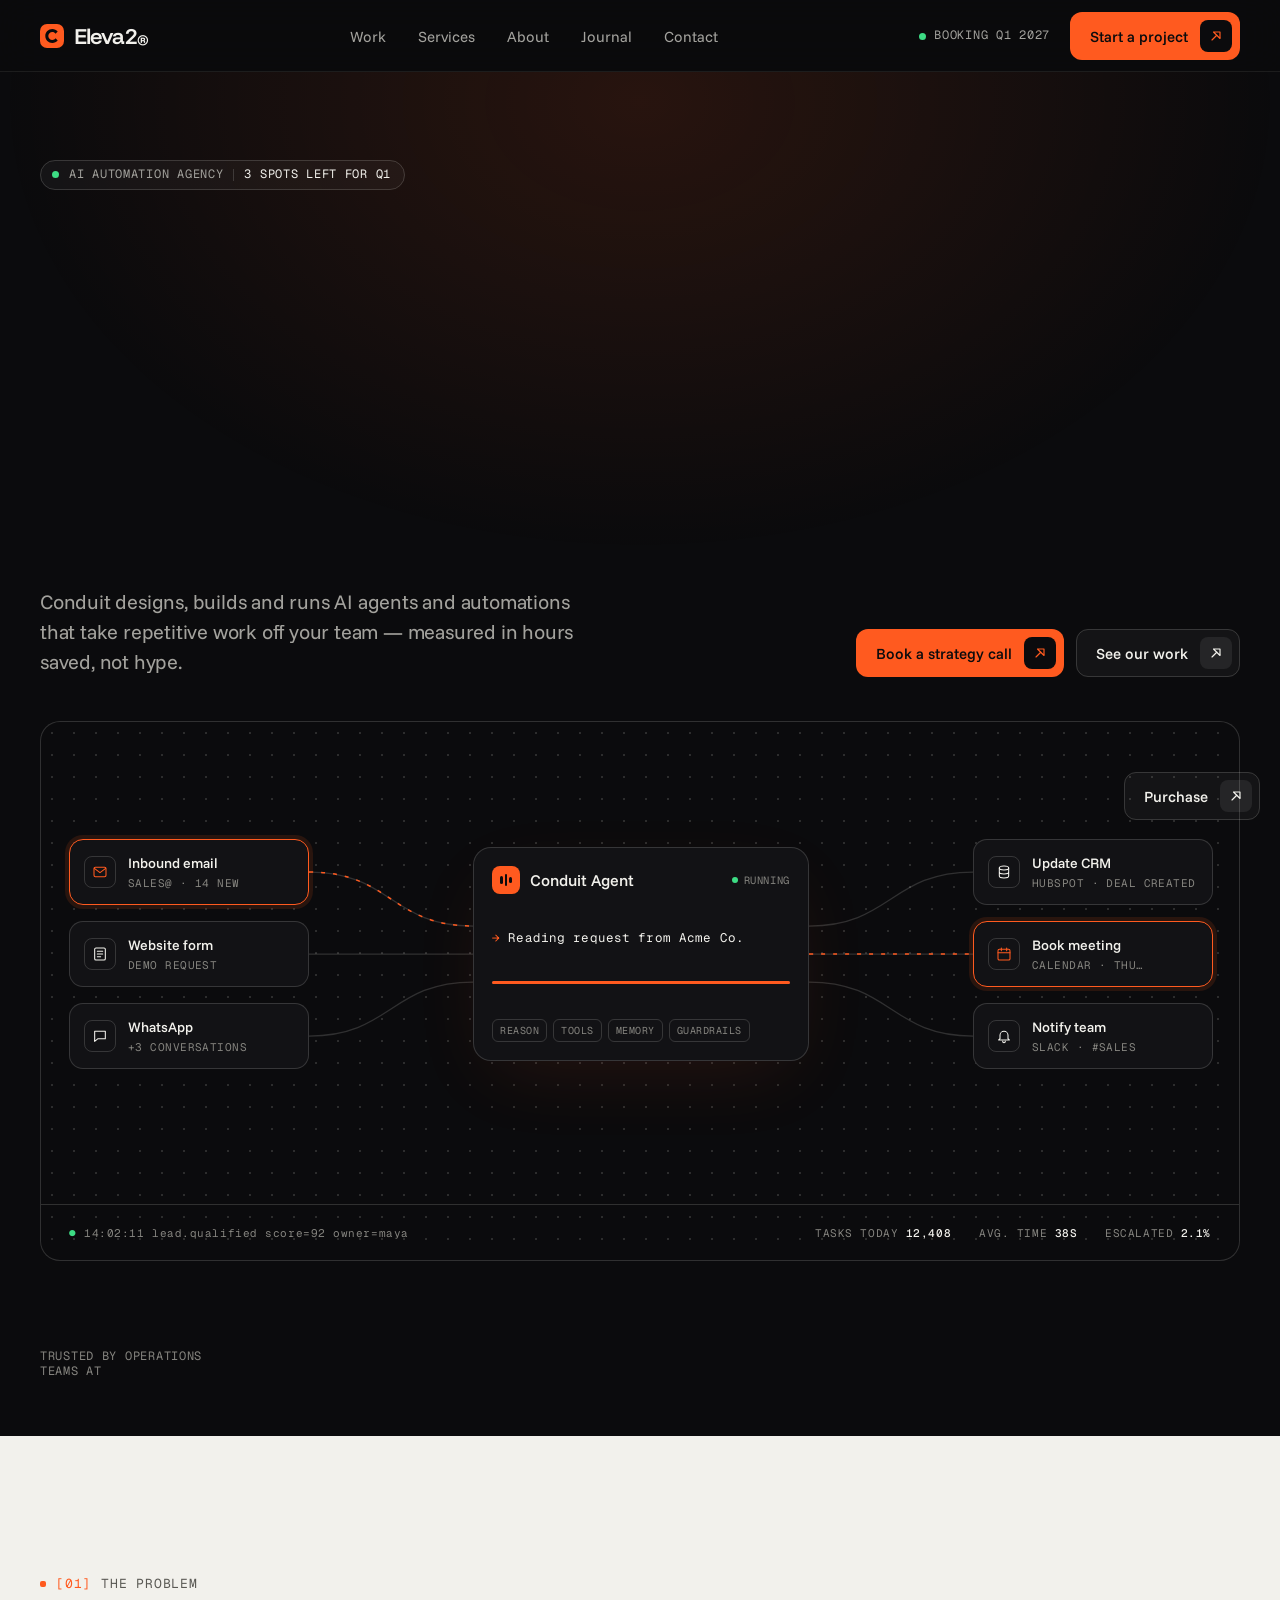
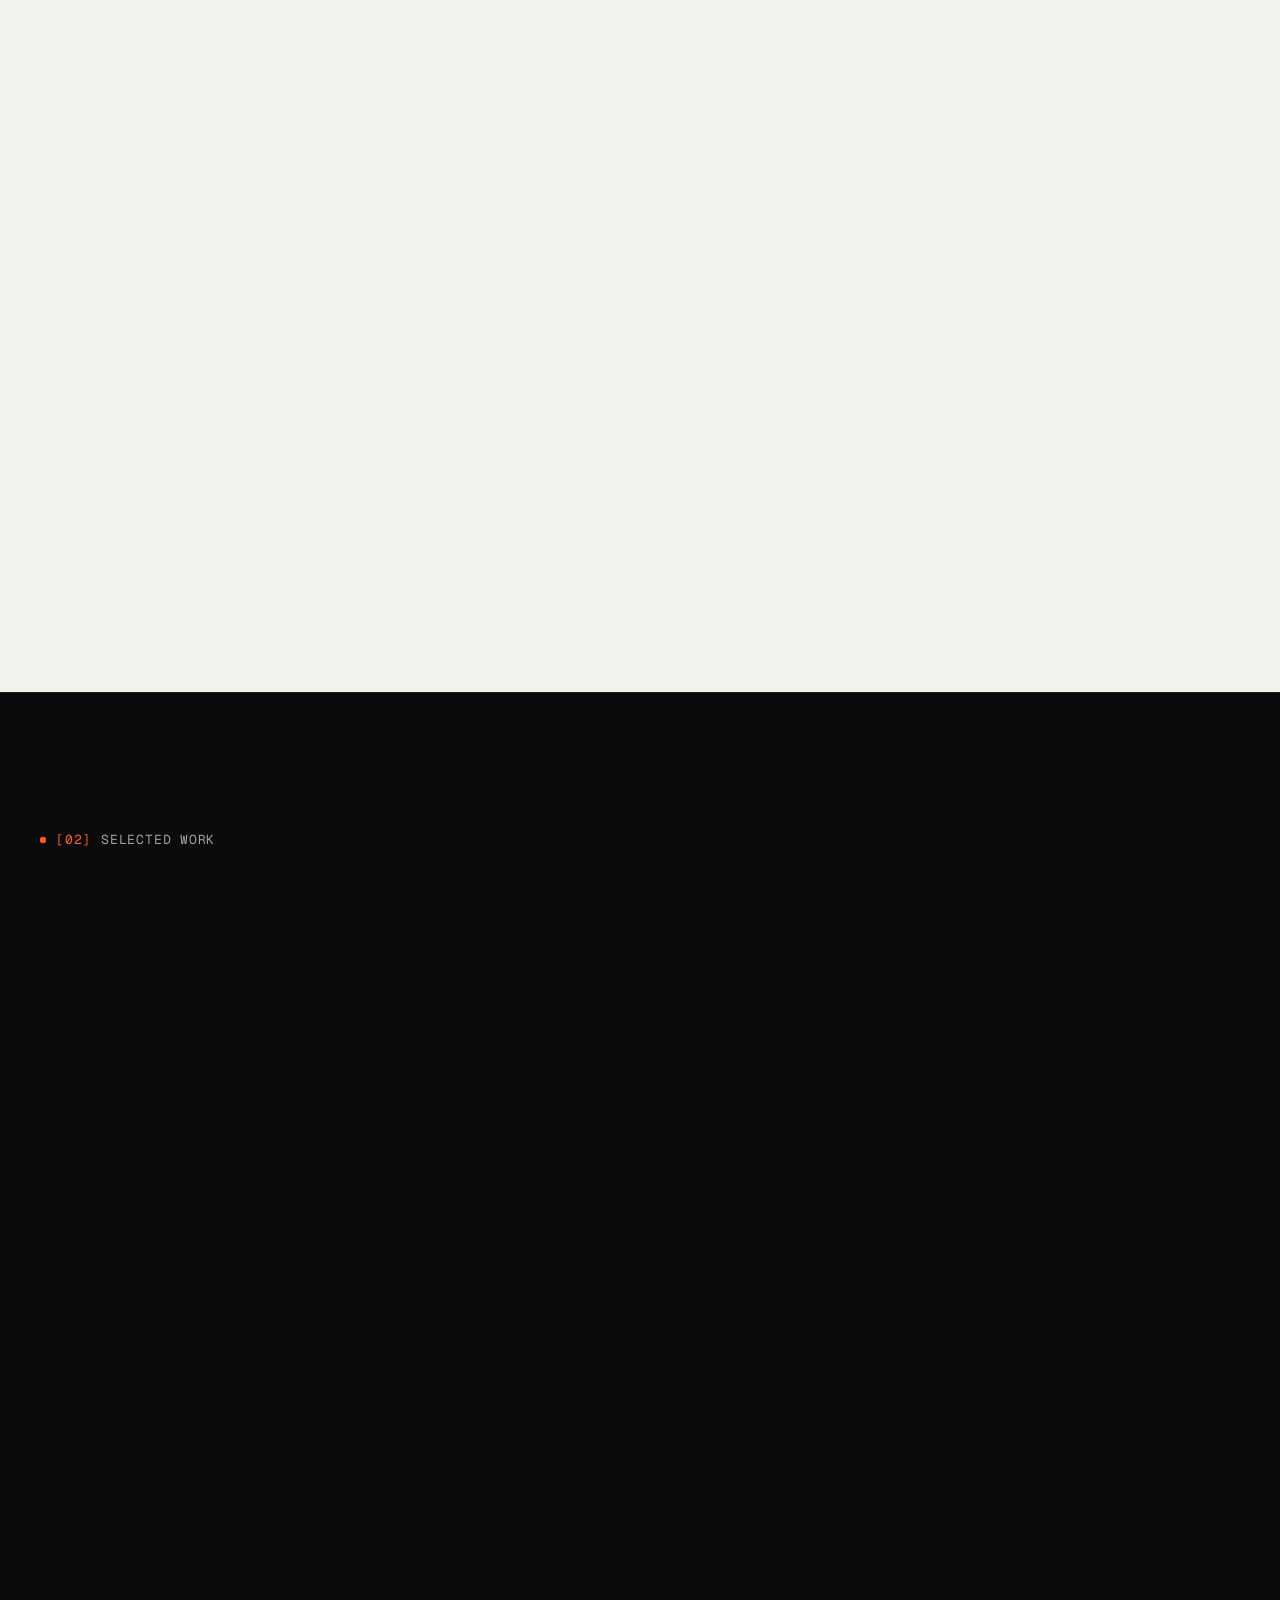
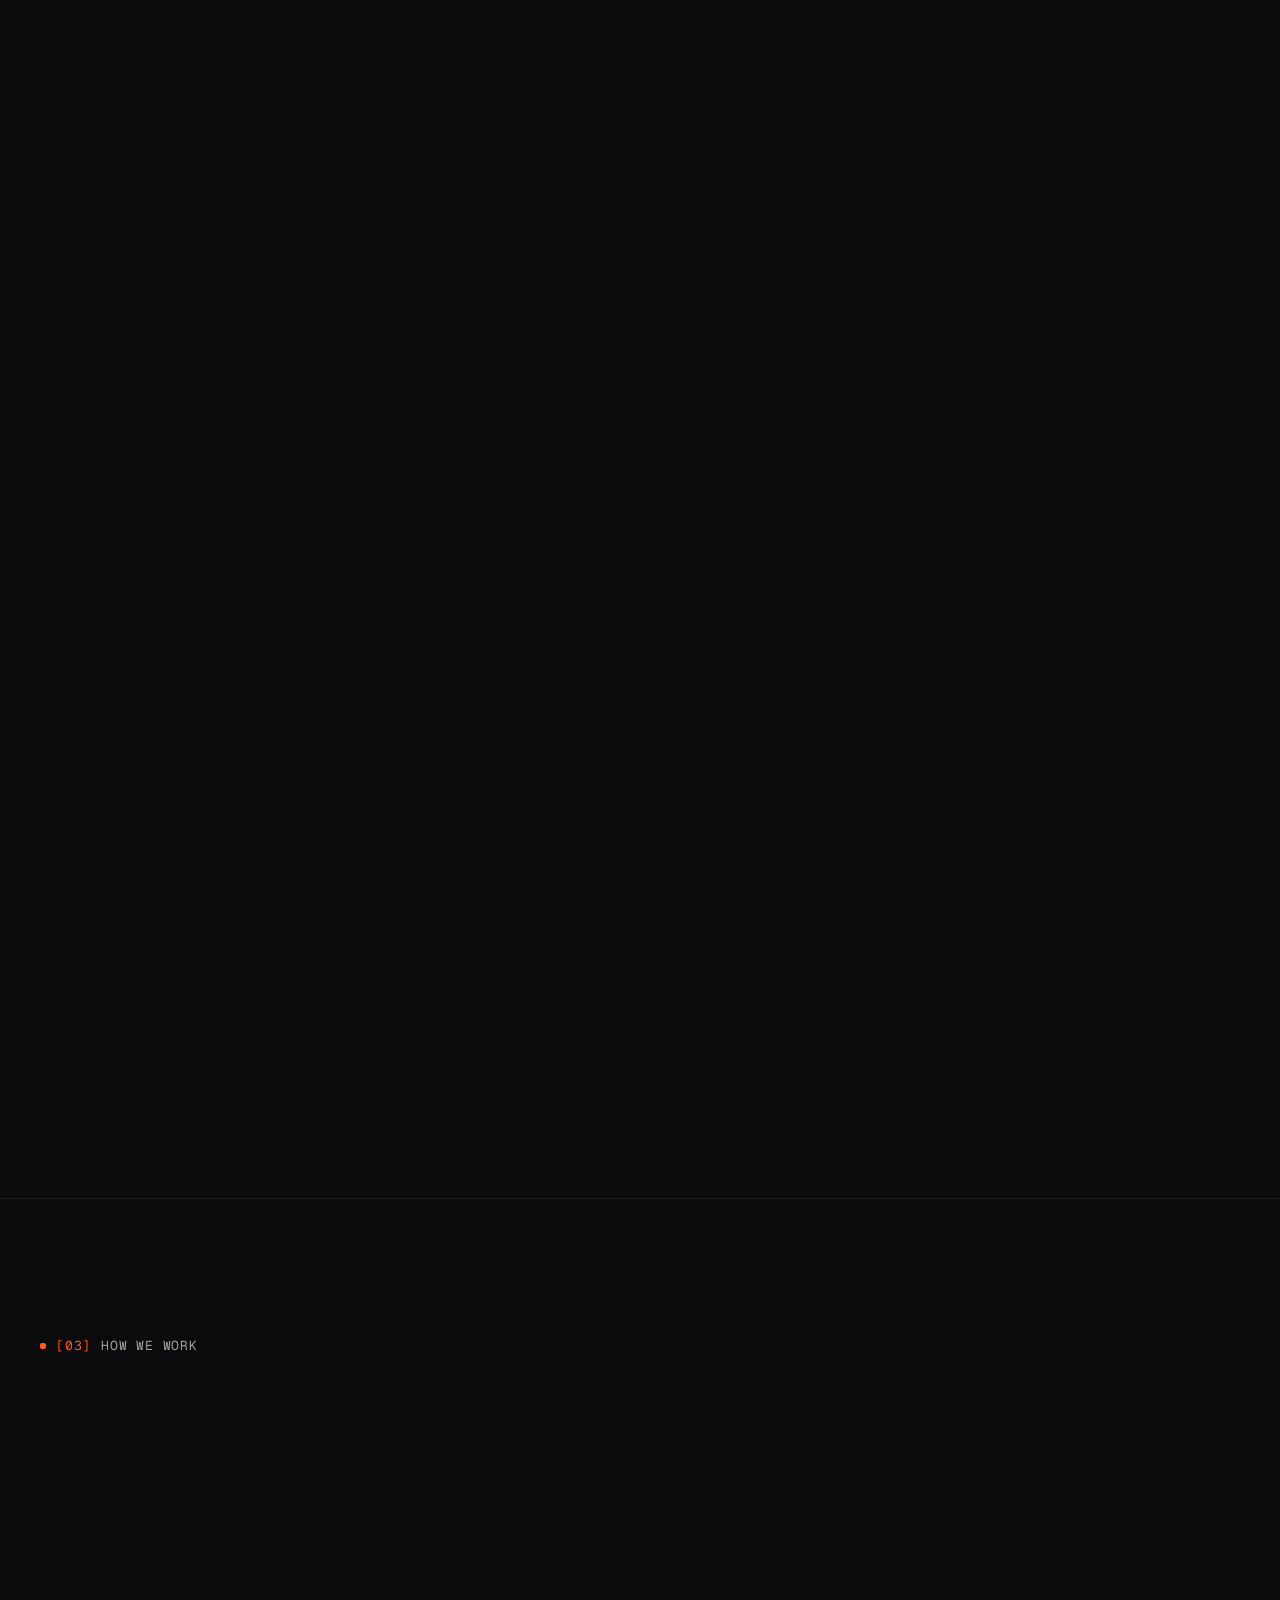
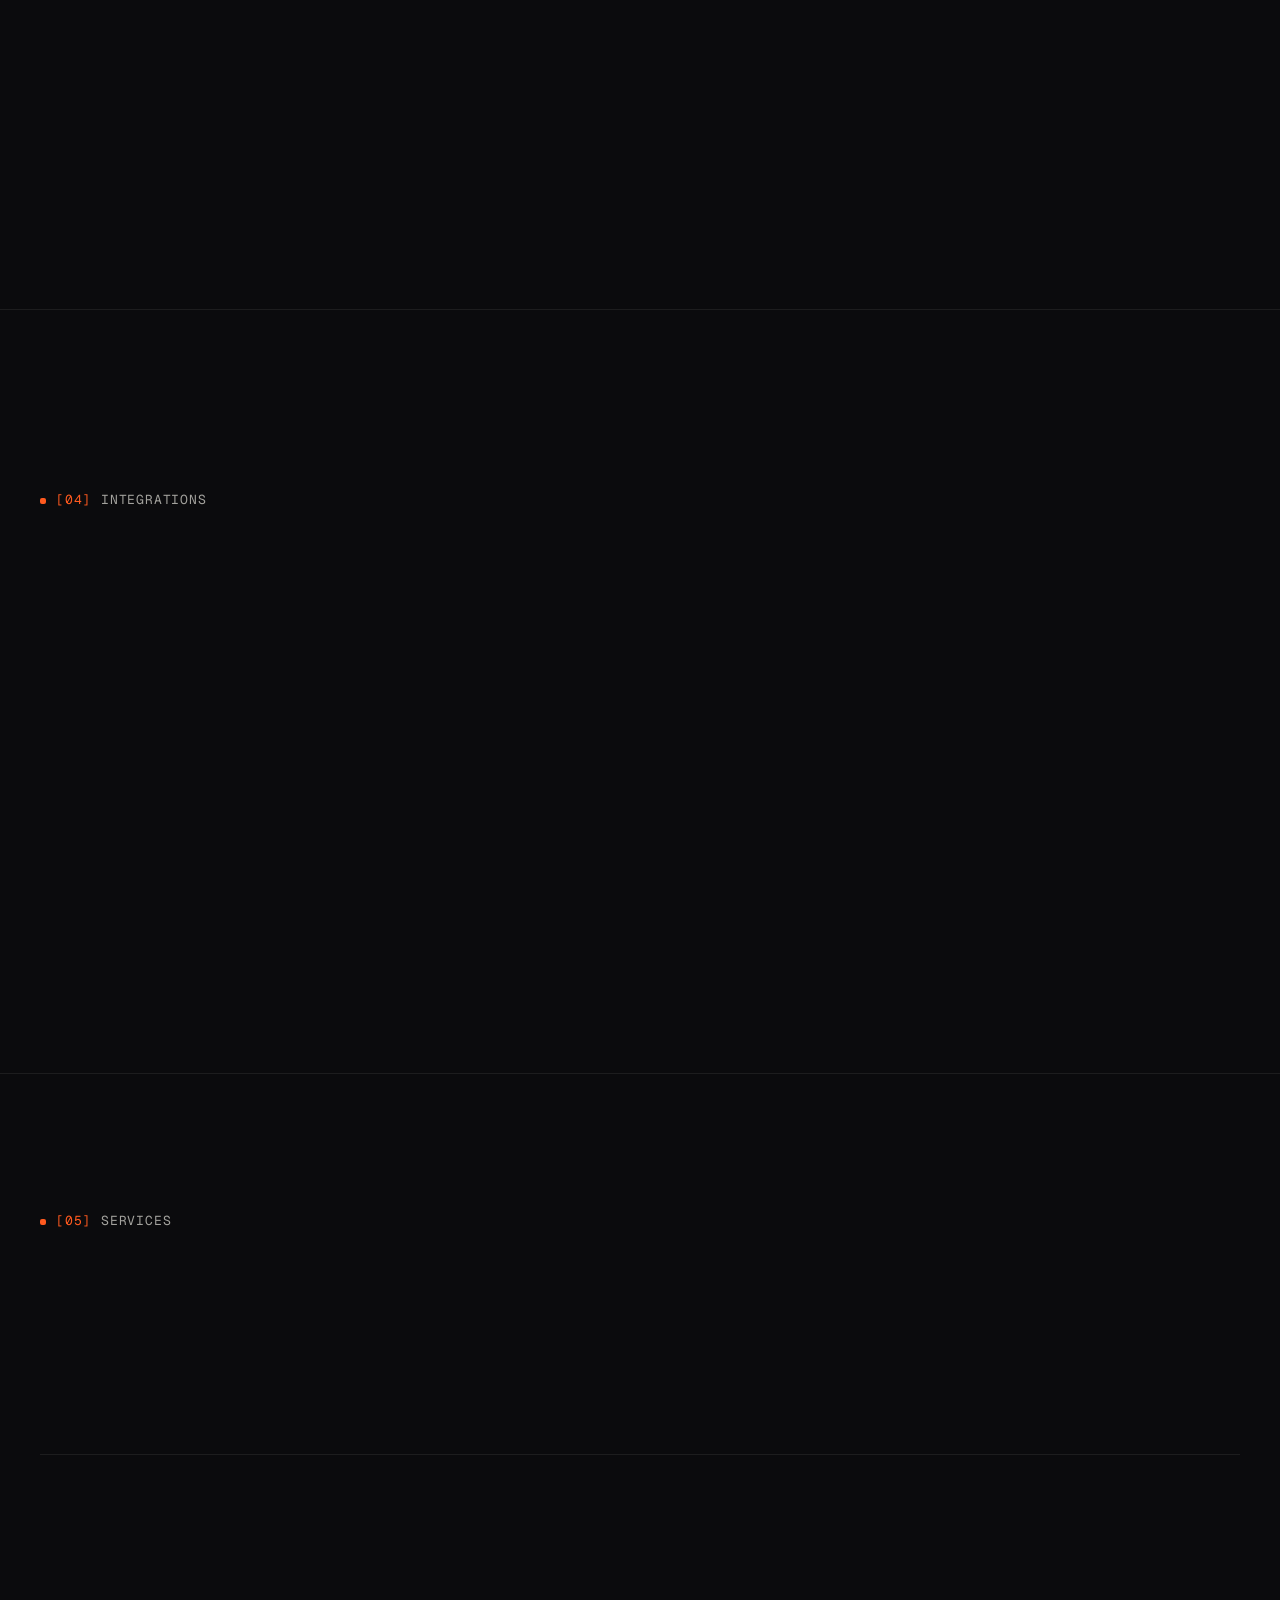
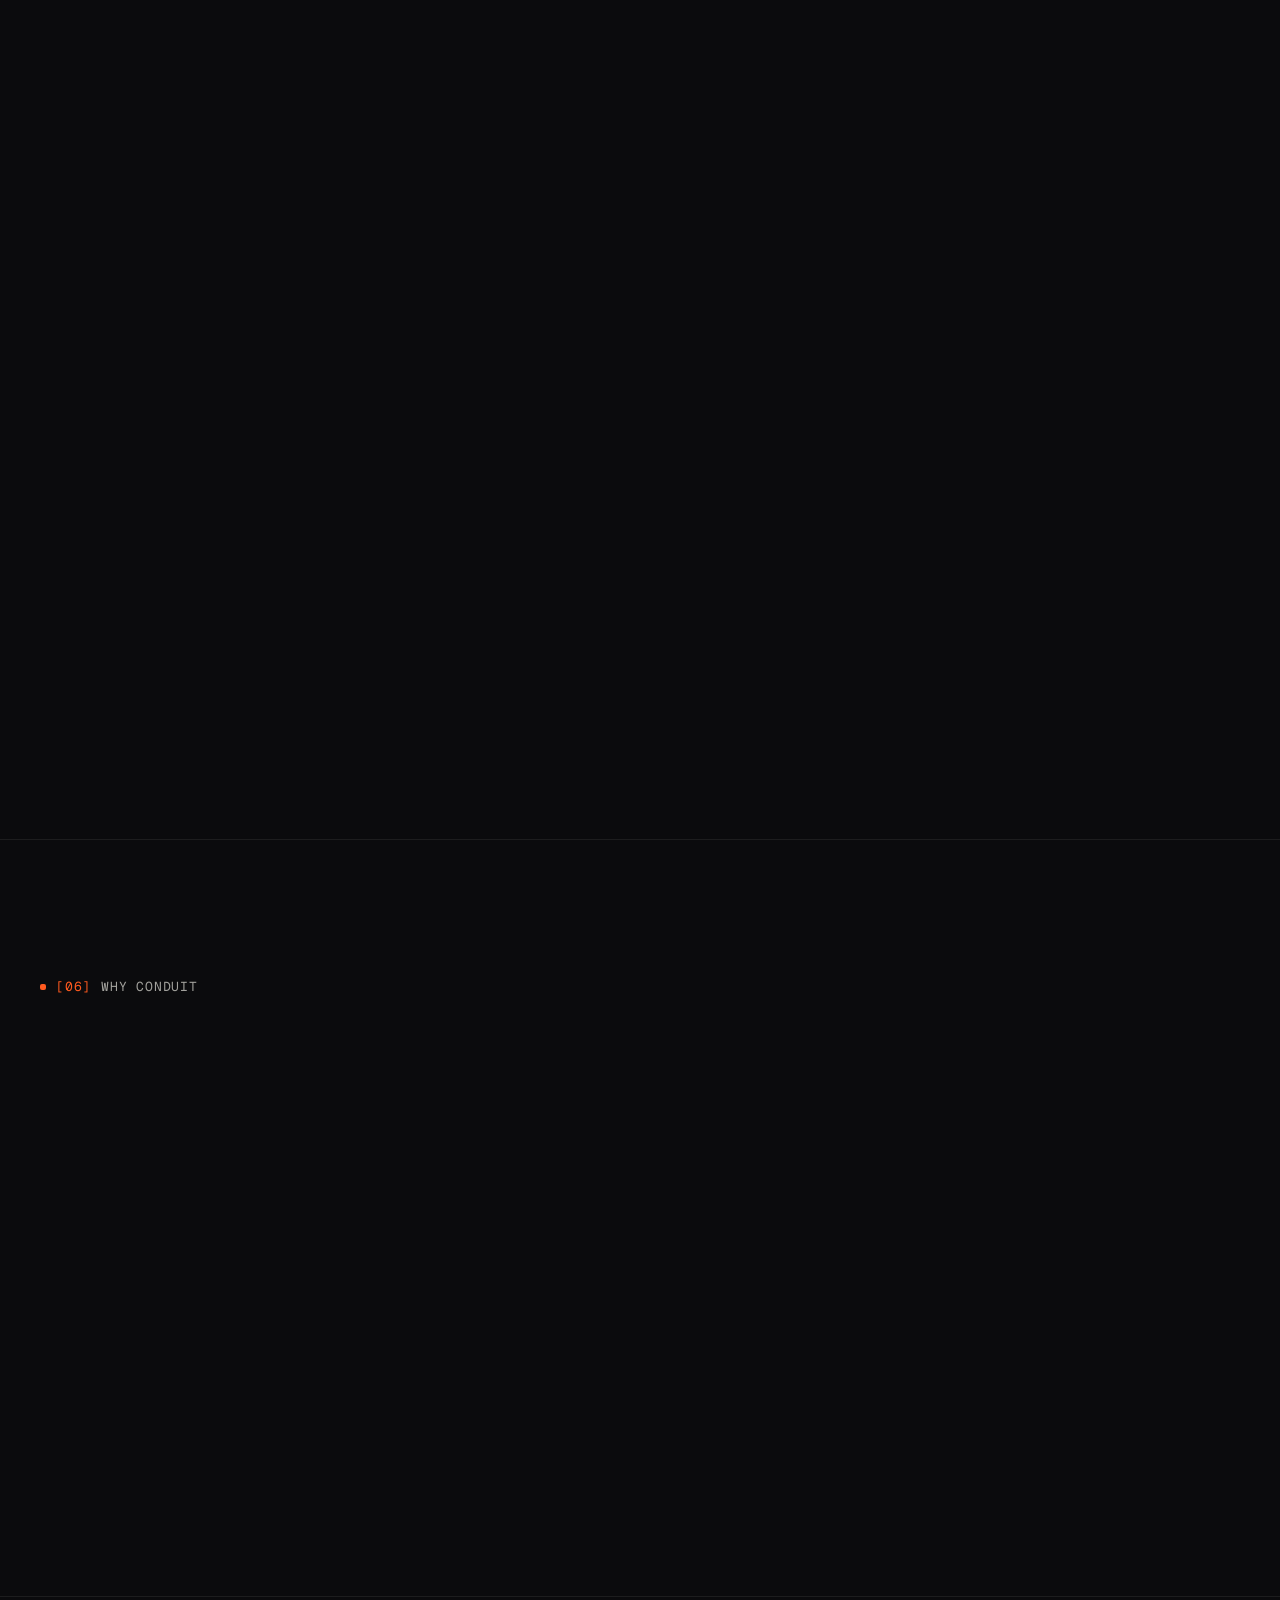
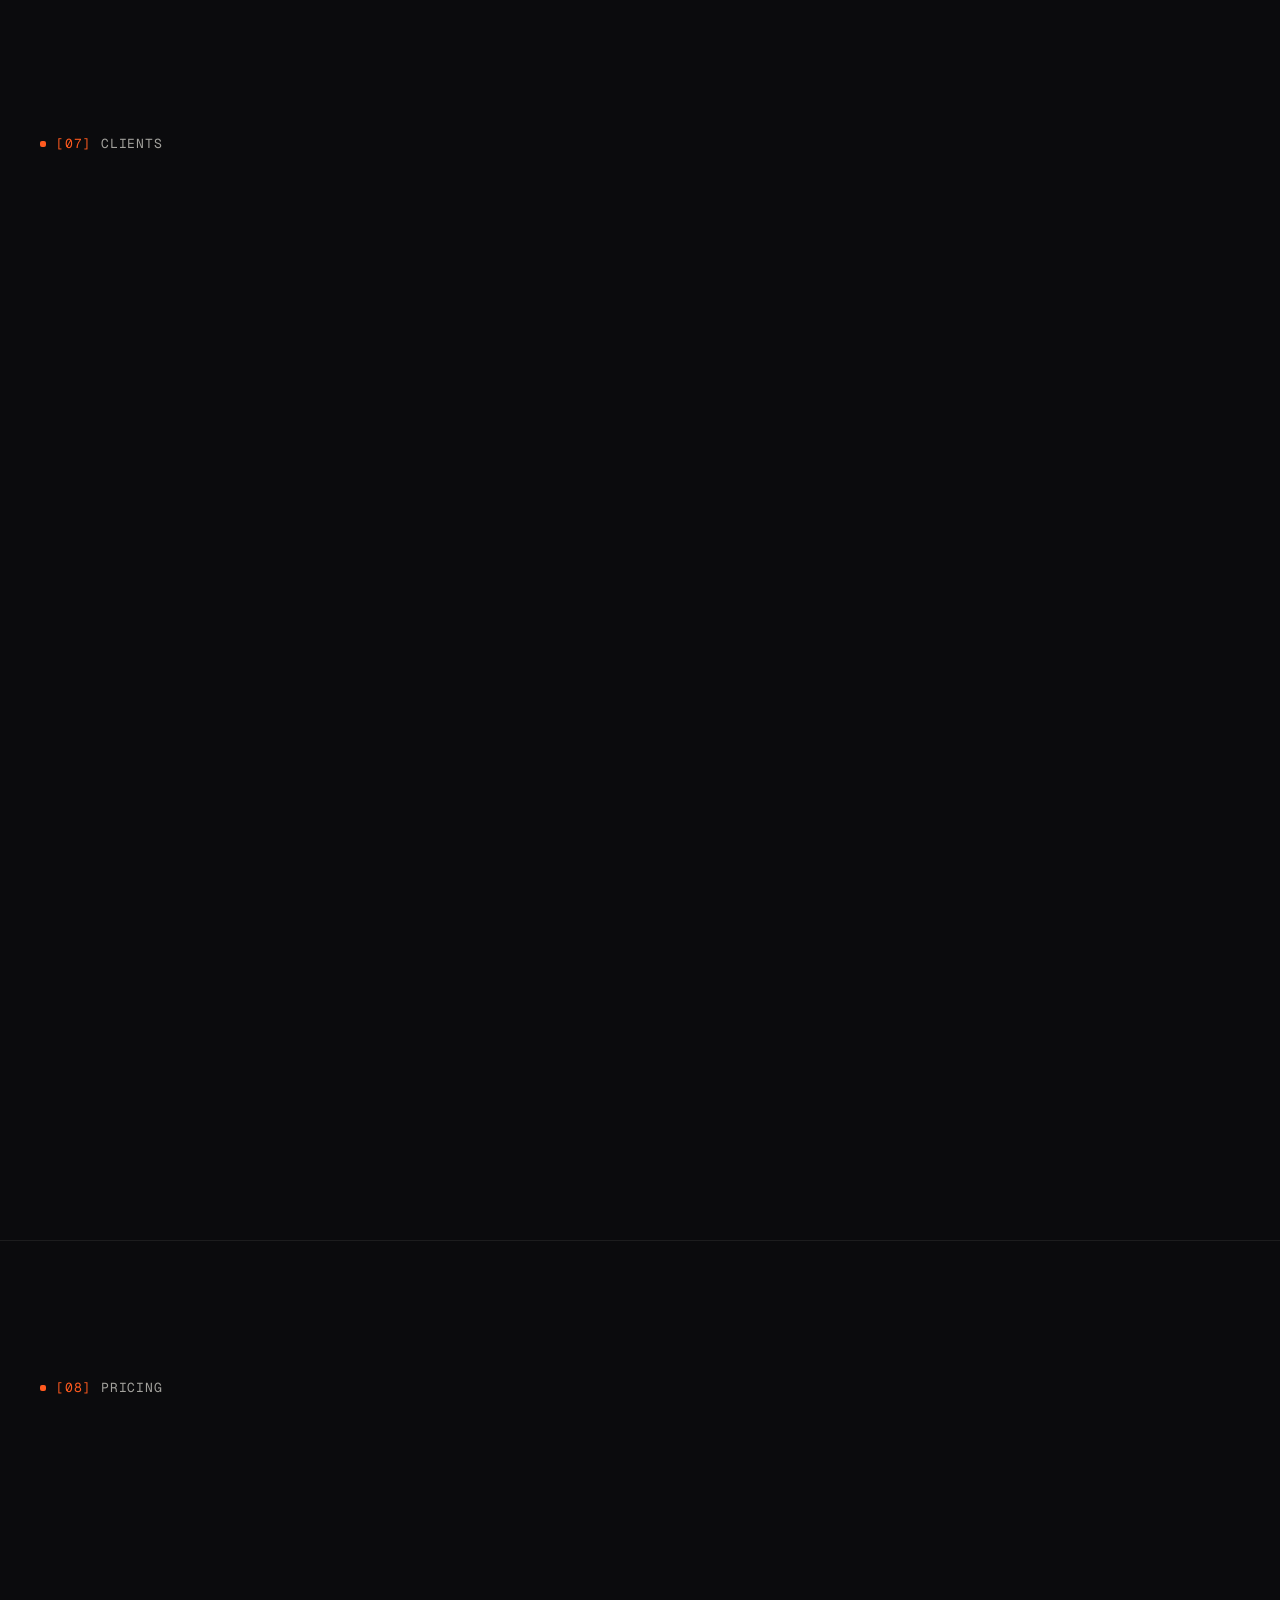
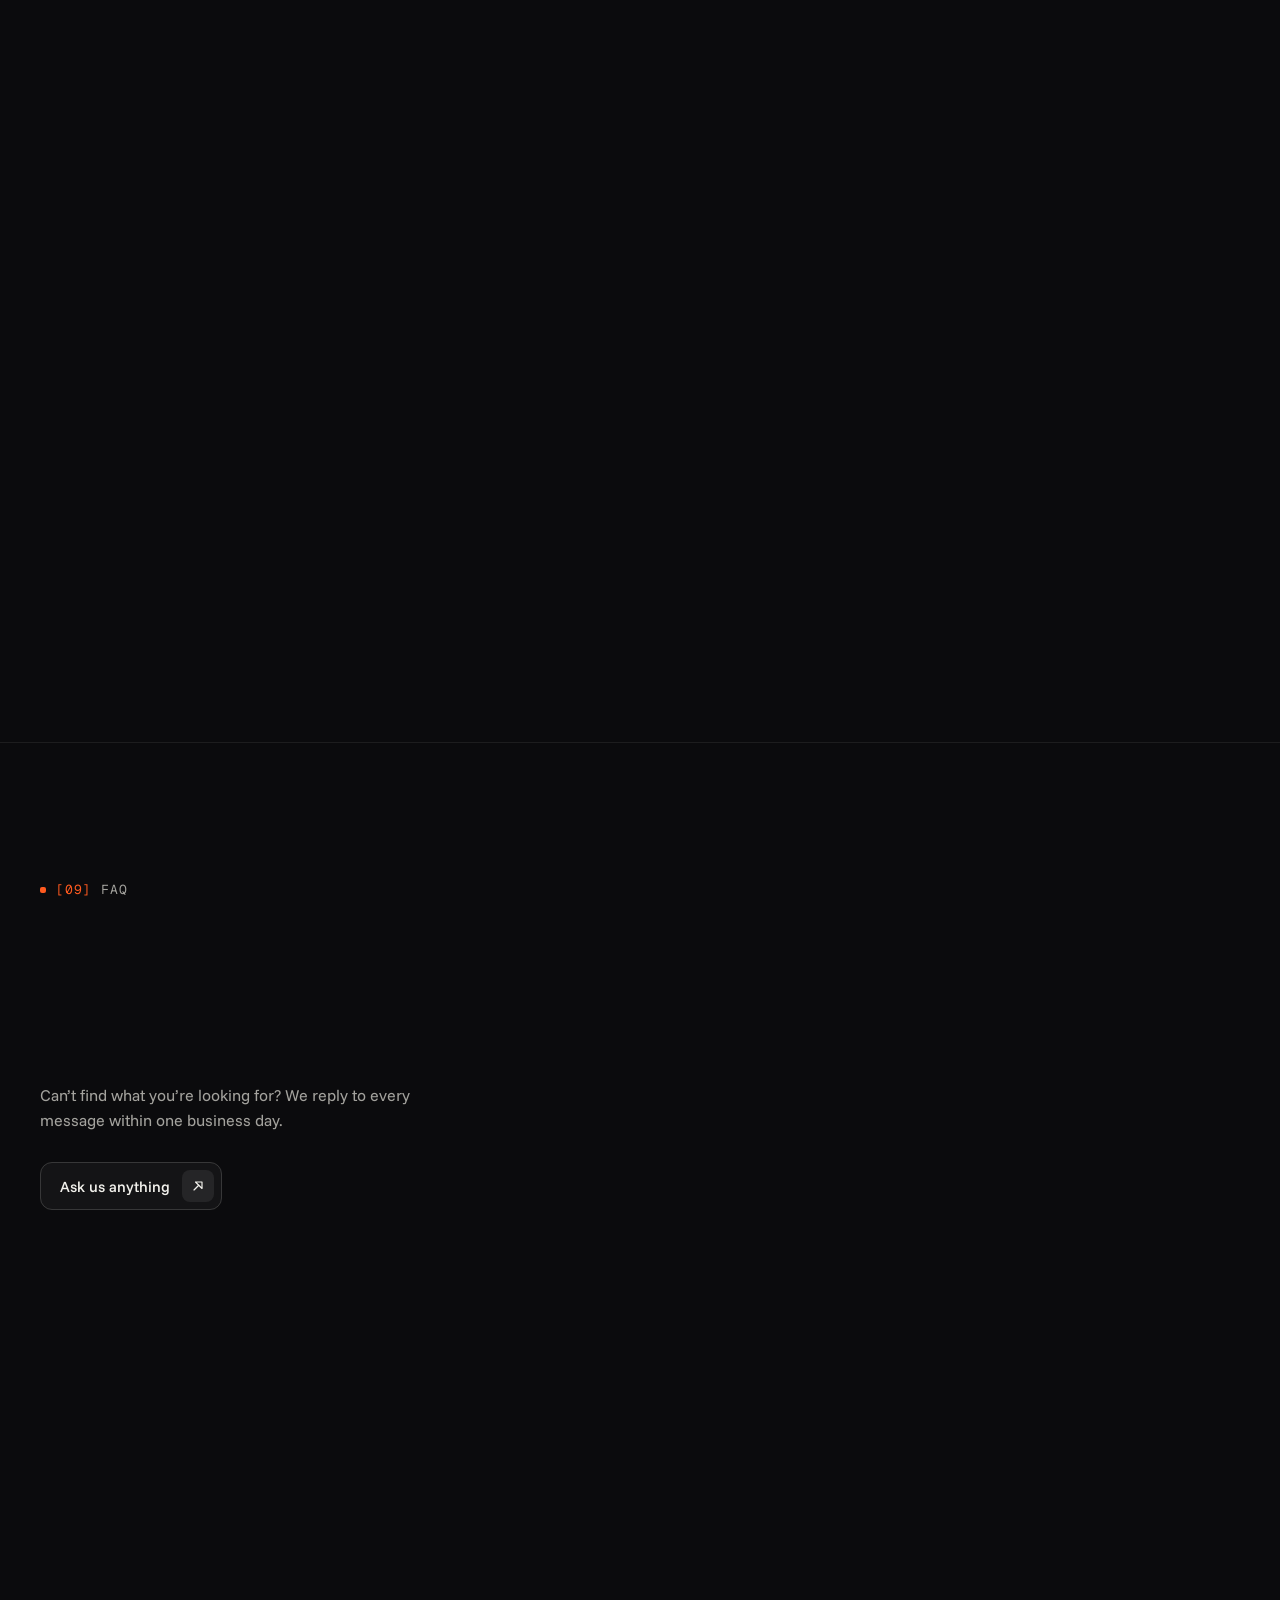
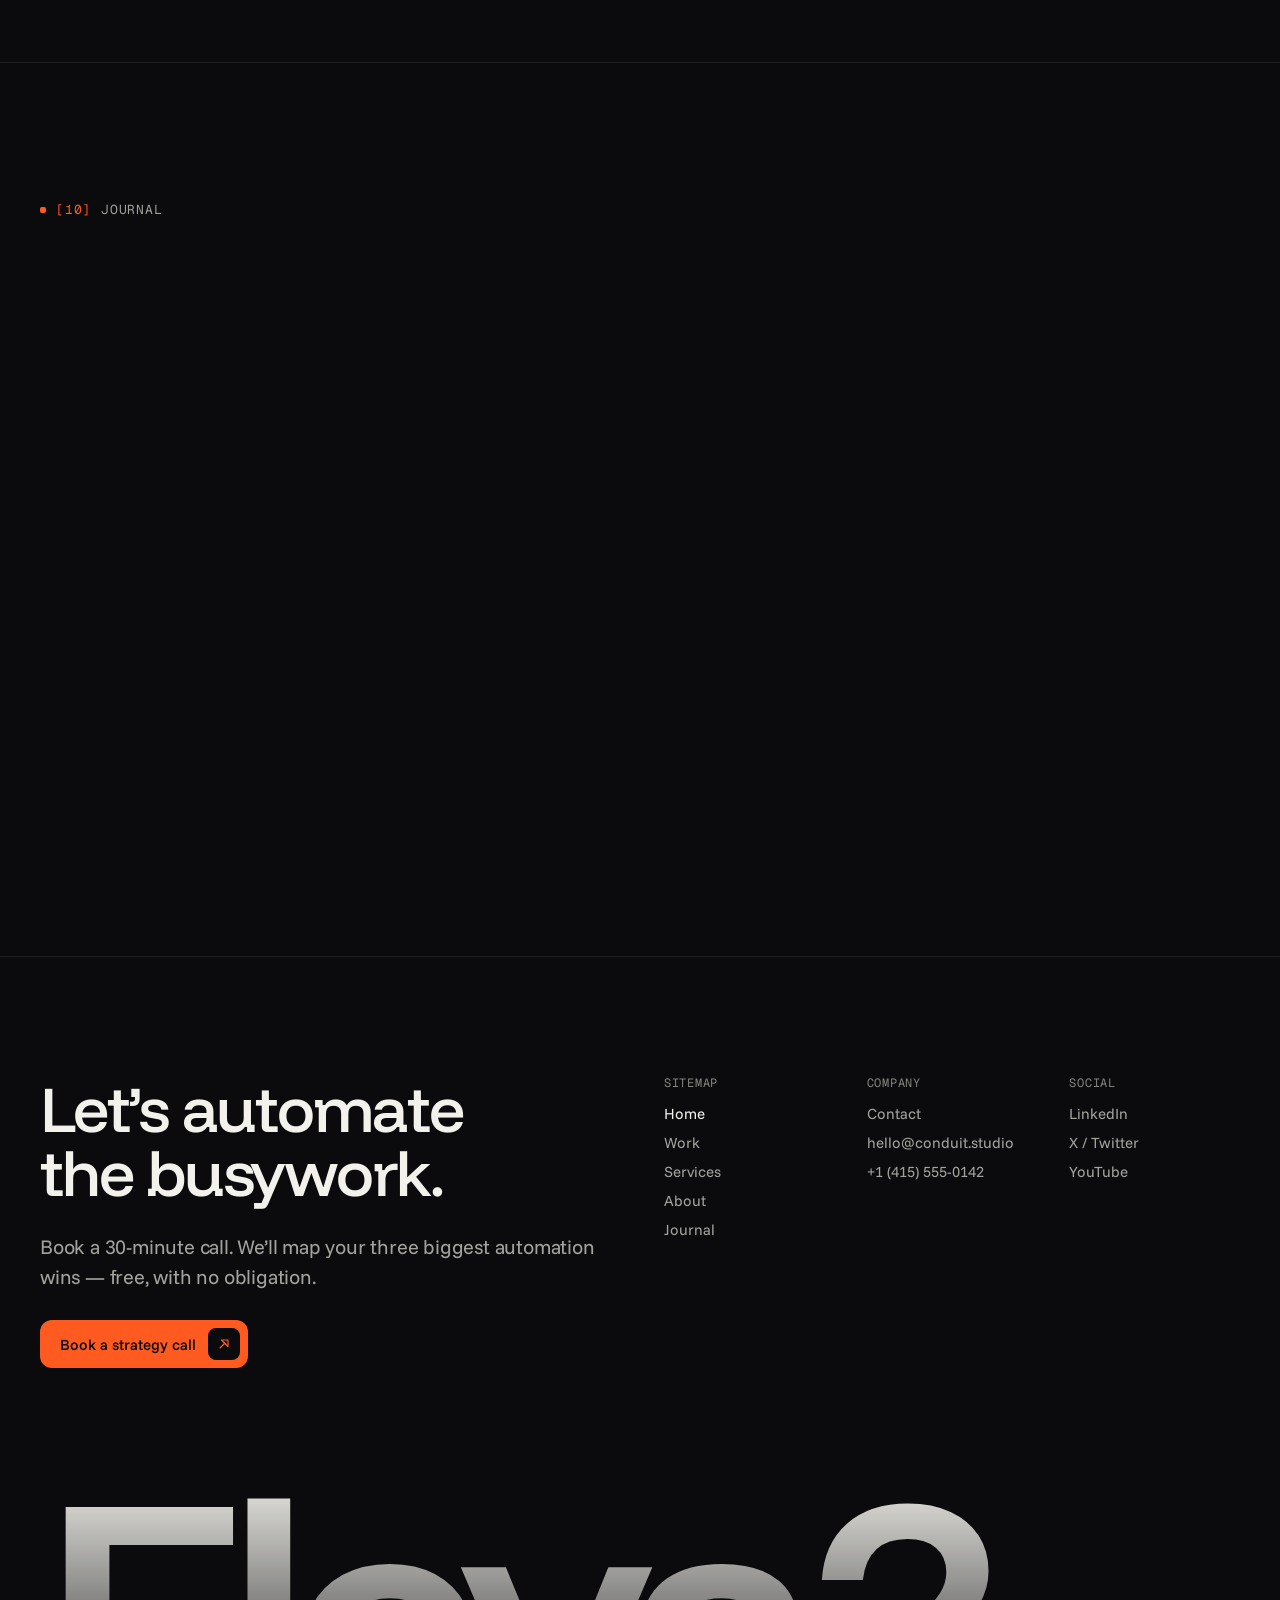
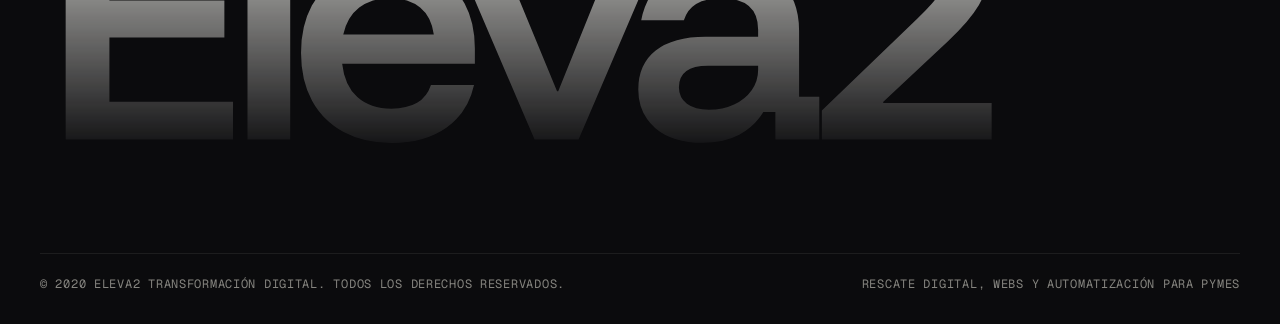
==== commit 29654eb8: "Update index.html" ====
--- a/index.html
+++ b/index.html
@@ -60,7 +60,7 @@
 [data-swb-ui]:hover .swb-roll-in,[data-swb-ui]:focus-visible .swb-roll-in{transform:translateY(-16px)}
 @media (prefers-reduced-motion:reduce){[data-swb-ui] .swb-roll-in{transition:none}}
 @media print{[data-swb]{opacity:1!important;clip-path:none!important}[data-swb-layer],[data-swb-ui]{display:none!important}}
-@keyframes swb-failsafe{to{opacity:1;pointer-events:auto}}@media (prefers-reduced-motion: no-preference){html.swb-hide:not(.swb-ready) :is(section,footer):not(nav *):not(:focus-within){opacity:.001;pointer-events:none;animation:swb-failsafe 0s linear 8s forwards}html.swb-bg.swb-hide:not(.swb-ready) :is(section,footer):not(nav *):not(:focus-within){animation-play-state:paused}}@media print{html.swb-hide :is(section,footer){opacity:1!important;pointer-events:auto!important}}</style></div><!--/$--></div><div class="framer-dz4we4-container"><div class="ssr-variant hidden-1m1spkx hidden-5p8mg"><nav class="framer-60CbL framer-EKIyh framer-z32y8 framer-A6vJ8 framer-kYasZ framer-1vajb1q framer-v-1vajb1q" data-border="true" data-framer-name="Desktop" style="--border-bottom-width:1px;--border-color:var(--token-4707cc68-acd3-423f-92f2-8bf592ddb543);--border-left-width:0px;--border-right-width:0px;--border-style:solid;--border-top-width:0px;backdrop-filter:blur(20px);background-color:var(--token-b157871d-e04b-4a7e-bb36-695a2d85a39e);-webkit-backdrop-filter:blur(20px);width:100%"><div class="framer-14ucdc8" data-framer-name="Bar"><div class="framer-nk0o67-container"><!--$--><a class="framer-Zwq5I framer-19vn6vp framer-v-19vn6vp framer-mi5bkc" data-framer-name="Light" data-highlight="true" href="index.html" data-framer-page-link-current="true" tabindex="0"><div class="framer-1m7mp1p" data-framer-name="Mark" style="background-color:var(--token-eec5eb1f-c184-4592-87d6-d266fe325689);border-bottom-left-radius:7px;border-bottom-right-radius:7px;border-top-left-radius:7px;border-top-right-radius:7px"><div data-framer-component-type="SVG" class="framer-17wwhtn" aria-hidden="true" style="image-rendering:pixelated;flex-shrink:0"><div class="svgContainer" style="width:100%;height:100%;aspect-ratio:inherit"><svg style="width:100%;height:100%;"><use href="#svg-1665603708_528"/></svg></div></div></div><div class="framer-ff9dfr" data-framer-name="Wordmark" data-framer-component-type="RichTextContainer" style="--extracted-r6o4lv:var(--token-8ed13256-7c41-42a1-913f-8c1d01a8af64);transform:none"><p dir="auto" class="framer-text" style="--font-selector:R0Y7RnVubmVsIERpc3BsYXktNjAw;--framer-font-family:&quot;Funnel Display&quot;, &quot;Funnel Display Placeholder&quot;, sans-serif;--framer-font-size:13px;--framer-font-weight:600;--framer-letter-spacing:-0.04em;--framer-line-height:1em;--framer-text-color:var(--extracted-r6o4lv, var(--token-8ed13256-7c41-42a1-913f-8c1d01a8af64))"><span class="framer-text" style="--framer-font-size:22px">Eleva2</span><span class="framer-text" style="--framer-font-open-type-features:'sups' on">®</span></p></div></a><!--/$--></div><div class="framer-1u233s4" data-framer-name="Links"><div class="framer-19yvqr4" data-framer-name="Work" data-framer-component-type="RichTextContainer" style="transform:none"><p class="framer-text framer-styles-preset-1r0c4h9" data-styles-preset="G0T4kamRT" dir="auto"><!--$--><a class="framer-text framer-styles-preset-5rg8gf" data-styles-preset="v8uJPUvge" href="work.html">Work</a><!--/$--></p></div><div class="framer-1ot4t78" data-framer-name="Services" data-framer-component-type="RichTextContainer" style="transform:none"><p class="framer-text framer-styles-preset-1r0c4h9" data-styles-preset="G0T4kamRT" dir="auto"><!--$--><a class="framer-text framer-styles-preset-5rg8gf" data-styles-preset="v8uJPUvge" href="services.html">Services</a><!--/$--></p></div><div class="framer-oo44tk" data-framer-name="About" data-framer-component-type="RichTextContainer" style="transform:none"><p class="framer-text framer-styles-preset-1r0c4h9" data-styles-preset="G0T4kamRT" dir="auto"><!--$--><a class="framer-text framer-styles-preset-5rg8gf" data-styles-preset="v8uJPUvge" href="about.html">About</a><!--/$--></p></div><div class="framer-1bsky5" data-framer-name="Journal" data-framer-component-type="RichTextContainer" style="transform:none"><p class="framer-text framer-styles-preset-1r0c4h9" data-styles-preset="G0T4kamRT" dir="auto"><!--$--><a class="framer-text framer-styles-preset-5rg8gf" data-styles-preset="v8uJPUvge" href="journal.html">Journal</a><!--/$--></p></div><div class="framer-10r4egy" data-framer-name="Contact" data-framer-component-type="RichTextContainer" style="transform:none"><p class="framer-text framer-styles-preset-1r0c4h9" data-styles-preset="G0T4kamRT" dir="auto"><!--$--><a class="framer-text framer-styles-preset-5rg8gf" data-styles-preset="v8uJPUvge" href="contact.html">Contact</a><!--/$--></p></div></div><div class="framer-1w2uuce" data-framer-name="Right"><div class="framer-bto13h" data-framer-name="Status"><div class="framer-bs3pan" data-framer-name="Live Dot" style="background-color:var(--token-4a2dfb54-71cd-490c-87ae-a142433b91cf);border-bottom-left-radius:50%;border-bottom-right-radius:50%;border-top-left-radius:50%;border-top-right-radius:50%;opacity:1;transform:none"></div><div class="framer-1virol8" data-framer-name="Status Label" data-framer-component-type="RichTextContainer" style="--extracted-r6o4lv:var(--token-e0b100bc-d79e-4f06-91a3-eae339f49faa);transform:none"><p class="framer-text framer-styles-preset-dt3emb" data-styles-preset="g9JnutHfS" dir="auto" style="--framer-text-color:var(--extracted-r6o4lv, var(--token-e0b100bc-d79e-4f06-91a3-eae339f49faa))">Booking Q1 2027</p></div></div><!--$--><div class="framer-1qb1nf0-container"><!--$--><a class="framer-J7BMW framer-JoLPF framer-tjinw6 framer-v-tjinw6 framer-1jer8ea" data-framer-name="Primary" data-highlight="true" href="contact.html" tabindex="0" style="--border-bottom-width:0px;--border-color:rgba(0, 0, 0, 0);--border-left-width:0px;--border-right-width:0px;--border-style:solid;--border-top-width:0px;background-color:var(--token-eec5eb1f-c184-4592-87d6-d266fe325689);border-bottom-left-radius:12px;border-bottom-right-radius:12px;border-top-left-radius:12px;border-top-right-radius:12px"><div class="framer-17qiwly" data-framer-name="Label Roll (height = text size + 4px)"><div class="framer-e82gey" data-framer-name="Label" data-framer-component-type="RichTextContainer" style="--extracted-r6o4lv:var(--token-6f7dbf03-31e7-4be3-a6c5-23af7dde75bb);transform:none"><p class="framer-text framer-styles-preset-1mg9m6l" data-styles-preset="DU9n4gzMc" dir="auto" style="--framer-text-color:var(--extracted-r6o4lv, var(--token-6f7dbf03-31e7-4be3-a6c5-23af7dde75bb))">Start a project</p></div><div aria-hidden="true" class="framer-1k0m8kg" data-framer-name="Label (hover copy)" data-framer-component-type="RichTextContainer" style="--extracted-r6o4lv:var(--token-6f7dbf03-31e7-4be3-a6c5-23af7dde75bb);transform:none"><p class="framer-text framer-styles-preset-1mg9m6l" data-styles-preset="DU9n4gzMc" dir="auto" style="--framer-text-alignment:start;--framer-text-color:var(--extracted-r6o4lv, var(--token-6f7dbf03-31e7-4be3-a6c5-23af7dde75bb))">Start a project</p></div></div><div class="framer-l7ix9d" data-framer-name="Arrow Box" style="background-color:var(--token-6f7dbf03-31e7-4be3-a6c5-23af7dde75bb);border-bottom-left-radius:8px;border-bottom-right-radius:8px;border-top-left-radius:8px;border-top-right-radius:8px"><svg class="framer-mbPBj framer-1ku9tx6" role="presentation" viewBox="0 0 24 24" style="--1m6trwb:0;--21h8s6:var(--token-eec5eb1f-c184-4592-87d6-d266fe325689);--pgex8v:1.75;transform:none"><use href="#3642559178"/></svg></div></a><!--/$--></div><!--/$--></div></div></nav></div><div class="ssr-variant hidden-5p8mg hidden-ufog3e"><nav class="framer-60CbL framer-EKIyh framer-z32y8 framer-A6vJ8 framer-kYasZ framer-1vajb1q framer-v-z1tyub" data-border="true" data-framer-name="Phone" style="--border-bottom-width:1px;--border-color:var(--token-4707cc68-acd3-423f-92f2-8bf592ddb543);--border-left-width:0px;--border-right-width:0px;--border-style:solid;--border-top-width:0px;backdrop-filter:blur(20px);background-color:var(--token-b157871d-e04b-4a7e-bb36-695a2d85a39e);-webkit-backdrop-filter:blur(20px);width:100%"><div class="framer-14ucdc8" data-framer-name="Bar"><div class="framer-nk0o67-container"><!--$--><a class="framer-Zwq5I framer-19vn6vp framer-v-19vn6vp framer-mi5bkc" data-framer-name="Light" data-highlight="true" href="index.html" data-framer-page-link-current="true" tabindex="0"><div class="framer-1m7mp1p" data-framer-name="Mark" style="background-color:var(--token-eec5eb1f-c184-4592-87d6-d266fe325689);border-bottom-left-radius:7px;border-bottom-right-radius:7px;border-top-left-radius:7px;border-top-right-radius:7px"><div data-framer-component-type="SVG" class="framer-17wwhtn" aria-hidden="true" style="image-rendering:pixelated;flex-shrink:0"><div class="svgContainer" style="width:100%;height:100%;aspect-ratio:inherit"><svg style="width:100%;height:100%;"><use href="#svg-1665603708_528"/></svg></div></div></div><div class="framer-ff9dfr" data-framer-name="Wordmark" data-framer-component-type="RichTextContainer" style="--extracted-r6o4lv:var(--token-8ed13256-7c41-42a1-913f-8c1d01a8af64);transform:none"><p dir="auto" class="framer-text" style="--font-selector:R0Y7RnVubmVsIERpc3BsYXktNjAw;--framer-font-family:&quot;Funnel Display&quot;, &quot;Funnel Display Placeholder&quot;, sans-serif;--framer-font-size:13px;--framer-font-weight:600;--framer-letter-spacing:-0.04em;--framer-line-height:1em;--framer-text-color:var(--extracted-r6o4lv, var(--token-8ed13256-7c41-42a1-913f-8c1d01a8af64))"><span class="framer-text" style="--framer-font-size:22px">Conduit</span><span class="framer-text" style="--framer-font-open-type-features:'sups' on">®</span></p></div></a><!--/$--></div><div class="framer-1fameoq" data-border="true" data-framer-name="Menu Button" data-highlight="true" tabindex="0" style="--border-bottom-width:1px;--border-color:var(--token-6f5bf4c9-e1fe-468a-939c-a94c959667ed);--border-left-width:1px;--border-right-width:1px;--border-style:solid;--border-top-width:1px;border-bottom-left-radius:10px;border-bottom-right-radius:10px;border-top-left-radius:10px;border-top-right-radius:10px"><svg class="framer-iZmZi framer-a1x284" role="presentation" viewBox="0 0 24 24" style="--1m6trwb:0;--21h8s6:var(--token-8ed13256-7c41-42a1-913f-8c1d01a8af64);--pgex8v:1.75"><use href="#3559153988"/></svg></div></div><div class="framer-1pn2brp" data-framer-name="Drawer"><div class="framer-1s78gyp" data-framer-name="Drawer Links"><div class="framer-1ts7l58" data-border="true" data-framer-name="Work Row" style="--border-bottom-width:1px;--border-color:var(--token-4707cc68-acd3-423f-92f2-8bf592ddb543);--border-left-width:0px;--border-right-width:0px;--border-style:solid;--border-top-width:0px"><div class="framer-tvmk8f" data-framer-name="Work" data-framer-component-type="RichTextContainer" style="transform:none"><h3 class="framer-text framer-styles-preset-1f8d4bw" data-styles-preset="lXEmdUat6" dir="auto"><!--$--><a class="framer-text framer-styles-preset-5rg8gf" data-styles-preset="v8uJPUvge" href="work.html">Work</a><!--/$--></h3></div></div><div class="framer-1fm04d2" data-border="true" data-framer-name="Services Row" style="--border-bottom-width:1px;--border-color:var(--token-4707cc68-acd3-423f-92f2-8bf592ddb543);--border-left-width:0px;--border-right-width:0px;--border-style:solid;--border-top-width:0px"><div class="framer-mi2g2j" data-framer-name="Services" data-framer-component-type="RichTextContainer" style="transform:none"><h3 class="framer-text framer-styles-preset-1f8d4bw" data-styles-preset="lXEmdUat6" dir="auto"><!--$--><a class="framer-text framer-styles-preset-5rg8gf" data-styles-preset="v8uJPUvge" href="services.html">Services</a><!--/$--></h3></div></div><div class="framer-bujkht" data-border="true" data-framer-name="About Row" style="--border-bottom-width:1px;--border-color:var(--token-4707cc68-acd3-423f-92f2-8bf592ddb543);--border-left-width:0px;--border-right-width:0px;--border-style:solid;--border-top-width:0px"><div class="framer-oawnro" data-framer-name="About" data-framer-component-type="RichTextContainer" style="transform:none"><h3 class="framer-text framer-styles-preset-1f8d4bw" data-styles-preset="lXEmdUat6" dir="auto"><!--$--><a class="framer-text framer-styles-preset-5rg8gf" data-styles-preset="v8uJPUvge" href="about.html">About</a><!--/$--></h3></div></div><div class="framer-84knp9" data-border="true" data-framer-name="Journal Row" style="--border-bottom-width:1px;--border-color:var(--token-4707cc68-acd3-423f-92f2-8bf592ddb543);--border-left-width:0px;--border-right-width:0px;--border-style:solid;--border-top-width:0px"><div class="framer-ruvohx" data-framer-name="Journal" data-framer-component-type="RichTextContainer" style="transform:none"><h3 class="framer-text framer-styles-preset-1f8d4bw" data-styles-preset="lXEmdUat6" dir="auto"><!--$--><a class="framer-text framer-styles-preset-5rg8gf" data-styles-preset="v8uJPUvge" href="journal.html">Journal</a><!--/$--></h3></div></div><div class="framer-1vji772" data-border="true" data-framer-name="Contact Row" style="--border-bottom-width:1px;--border-color:var(--token-4707cc68-acd3-423f-92f2-8bf592ddb543);--border-left-width:0px;--border-right-width:0px;--border-style:solid;--border-top-width:0px"><div class="framer-1wgrugl" data-framer-name="Contact" data-framer-component-type="RichTextContainer" style="transform:none"><h3 class="framer-text framer-styles-preset-1f8d4bw" data-styles-preset="lXEmdUat6" dir="auto"><!--$--><a class="framer-text framer-styles-preset-5rg8gf" data-styles-preset="v8uJPUvge" href="contact.html">Contact</a><!--/$--></h3></div></div></div><!--$--><div class="framer-u7kqez-container"><!--$--><a class="framer-J7BMW framer-JoLPF framer-tjinw6 framer-v-tjinw6 framer-1jer8ea" data-framer-name="Primary" data-highlight="true" href="contact.html" tabindex="0" style="--border-bottom-width:0px;--border-color:rgba(0, 0, 0, 0);--border-left-width:0px;--border-right-width:0px;--border-style:solid;--border-top-width:0px;background-color:var(--token-eec5eb1f-c184-4592-87d6-d266fe325689);border-bottom-left-radius:12px;border-bottom-right-radius:12px;border-top-left-radius:12px;border-top-right-radius:12px"><div class="framer-17qiwly" data-framer-name="Label Roll (height = text size + 4px)"><div class="framer-e82gey" data-framer-name="Label" data-framer-component-type="RichTextContainer" style="--extracted-r6o4lv:var(--token-6f7dbf03-31e7-4be3-a6c5-23af7dde75bb);transform:none"><p class="framer-text framer-styles-preset-1mg9m6l" data-styles-preset="DU9n4gzMc" dir="auto" style="--framer-text-color:var(--extracted-r6o4lv, var(--token-6f7dbf03-31e7-4be3-a6c5-23af7dde75bb))">Start a project</p></div><div aria-hidden="true" class="framer-1k0m8kg" data-framer-name="Label (hover copy)" data-framer-component-type="RichTextContainer" style="--extracted-r6o4lv:var(--token-6f7dbf03-31e7-4be3-a6c5-23af7dde75bb);transform:none"><p class="framer-text framer-styles-preset-1mg9m6l" data-styles-preset="DU9n4gzMc" dir="auto" style="--framer-text-alignment:start;--framer-text-color:var(--extracted-r6o4lv, var(--token-6f7dbf03-31e7-4be3-a6c5-23af7dde75bb))">Start a project</p></div></div><div class="framer-l7ix9d" data-framer-name="Arrow Box" style="background-color:var(--token-6f7dbf03-31e7-4be3-a6c5-23af7dde75bb);border-bottom-left-radius:8px;border-bottom-right-radius:8px;border-top-left-radius:8px;border-top-right-radius:8px"><svg class="framer-mbPBj framer-1ku9tx6" role="presentation" viewBox="0 0 24 24" style="--1m6trwb:0;--21h8s6:var(--token-eec5eb1f-c184-4592-87d6-d266fe325689);--pgex8v:1.75;transform:none"><use href="#3642559178"/></svg></div></a><!--/$--></div><!--/$--></div></nav></div><div class="ssr-variant hidden-1m1spkx hidden-ufog3e"><nav class="framer-60CbL framer-EKIyh framer-z32y8 framer-A6vJ8 framer-kYasZ framer-1vajb1q framer-v-zfuoit" data-border="true" data-framer-name="Tablet" style="--border-bottom-width:1px;--border-color:var(--token-4707cc68-acd3-423f-92f2-8bf592ddb543);--border-left-width:0px;--border-right-width:0px;--border-style:solid;--border-top-width:0px;backdrop-filter:blur(20px);background-color:var(--token-b157871d-e04b-4a7e-bb36-695a2d85a39e);-webkit-backdrop-filter:blur(20px);width:100%"><div class="framer-14ucdc8" data-framer-name="Bar"><div class="framer-nk0o67-container"><!--$--><a class="framer-Zwq5I framer-19vn6vp framer-v-19vn6vp framer-mi5bkc" data-framer-name="Light" data-highlight="true" href="index.html" data-framer-page-link-current="true" tabindex="0"><div class="framer-1m7mp1p" data-framer-name="Mark" style="background-color:var(--token-eec5eb1f-c184-4592-87d6-d266fe325689);border-bottom-left-radius:7px;border-bottom-right-radius:7px;border-top-left-radius:7px;border-top-right-radius:7px"><div data-framer-component-type="SVG" class="framer-17wwhtn" aria-hidden="true" style="image-rendering:pixelated;flex-shrink:0"><div class="svgContainer" style="width:100%;height:100%;aspect-ratio:inherit"><svg style="width:100%;height:100%;"><use href="#svg-1665603708_528"/></svg></div></div></div><div class="framer-ff9dfr" data-framer-name="Wordmark" data-framer-component-type="RichTextContainer" style="--extracted-r6o4lv:var(--token-8ed13256-7c41-42a1-913f-8c1d01a8af64);transform:none"><p dir="auto" class="framer-text" style="--font-selector:R0Y7RnVubmVsIERpc3BsYXktNjAw;--framer-font-family:&quot;Funnel Display&quot;, &quot;Funnel Display Placeholder&quot;, sans-serif;--framer-font-size:13px;--framer-font-weight:600;--framer-letter-spacing:-0.04em;--framer-line-height:1em;--framer-text-color:var(--extracted-r6o4lv, var(--token-8ed13256-7c41-42a1-913f-8c1d01a8af64))"><span class="framer-text" style="--framer-font-size:22px">Conduit</span><span class="framer-text" style="--framer-font-open-type-features:'sups' on">®</span></p></div></a><!--/$--></div><div class="framer-1u233s4" data-framer-name="Links"><div class="framer-19yvqr4" data-framer-name="Work" data-framer-component-type="RichTextContainer" style="transform:none"><p class="framer-text framer-styles-preset-1r0c4h9" data-styles-preset="G0T4kamRT" dir="auto"><!--$--><a class="framer-text framer-styles-preset-5rg8gf" data-styles-preset="v8uJPUvge" href="work.html">Work</a><!--/$--></p></div><div class="framer-1ot4t78" data-framer-name="Services" data-framer-component-type="RichTextContainer" style="transform:none"><p class="framer-text framer-styles-preset-1r0c4h9" data-styles-preset="G0T4kamRT" dir="auto"><!--$--><a class="framer-text framer-styles-preset-5rg8gf" data-styles-preset="v8uJPUvge" href="services.html">Services</a><!--/$--></p></div><div class="framer-oo44tk" data-framer-name="About" data-framer-component-type="RichTextContainer" style="transform:none"><p class="framer-text framer-styles-preset-1r0c4h9" data-styles-preset="G0T4kamRT" dir="auto"><!--$--><a class="framer-text framer-styles-preset-5rg8gf" data-styles-preset="v8uJPUvge" href="about.html">About</a><!--/$--></p></div><div class="framer-1bsky5" data-framer-name="Journal" data-framer-component-type="RichTextContainer" style="transform:none"><p class="framer-text framer-styles-preset-1r0c4h9" data-styles-preset="G0T4kamRT" dir="auto"><!--$--><a class="framer-text framer-styles-preset-5rg8gf" data-styles-preset="v8uJPUvge" href="journal.html">Journal</a><!--/$--></p></div><div class="framer-10r4egy" data-framer-name="Contact" data-framer-component-type="RichTextContainer" style="transform:none"><p class="framer-text framer-styles-preset-1r0c4h9" data-styles-preset="G0T4kamRT" dir="auto"><!--$--><a class="framer-text framer-styles-preset-5rg8gf" data-styles-preset="v8uJPUvge" href="contact.html">Contact</a><!--/$--></p></div></div><div class="framer-1w2uuce" data-framer-name="Right"><!--$--><div class="framer-1qb1nf0-container"><!--$--><a class="framer-J7BMW framer-JoLPF framer-tjinw6 framer-v-tjinw6 framer-1jer8ea" data-framer-name="Primary" data-highlight="true" href="contact.html" tabindex="0" style="--border-bottom-width:0px;--border-color:rgba(0, 0, 0, 0);--border-left-width:0px;--border-right-width:0px;--border-style:solid;--border-top-width:0px;background-color:var(--token-eec5eb1f-c184-4592-87d6-d266fe325689);border-bottom-left-radius:12px;border-bottom-right-radius:12px;border-top-left-radius:12px;border-top-right-radius:12px"><div class="framer-17qiwly" data-framer-name="Label Roll (height = text size + 4px)"><div class="framer-e82gey" data-framer-name="Label" data-framer-component-type="RichTextContainer" style="--extracted-r6o4lv:var(--token-6f7dbf03-31e7-4be3-a6c5-23af7dde75bb);transform:none"><p class="framer-text framer-styles-preset-1mg9m6l" data-styles-preset="DU9n4gzMc" dir="auto" style="--framer-text-color:var(--extracted-r6o4lv, var(--token-6f7dbf03-31e7-4be3-a6c5-23af7dde75bb))">Start a project</p></div><div aria-hidden="true" class="framer-1k0m8kg" data-framer-name="Label (hover copy)" data-framer-component-type="RichTextContainer" style="--extracted-r6o4lv:var(--token-6f7dbf03-31e7-4be3-a6c5-23af7dde75bb);transform:none"><p class="framer-text framer-styles-preset-1mg9m6l" data-styles-preset="DU9n4gzMc" dir="auto" style="--framer-text-alignment:start;--framer-text-color:var(--extracted-r6o4lv, var(--token-6f7dbf03-31e7-4be3-a6c5-23af7dde75bb))">Start a project</p></div></div><div class="framer-l7ix9d" data-framer-name="Arrow Box" style="background-color:var(--token-6f7dbf03-31e7-4be3-a6c5-23af7dde75bb);border-bottom-left-radius:8px;border-bottom-right-radius:8px;border-top-left-radius:8px;border-top-right-radius:8px"><svg class="framer-mbPBj framer-1ku9tx6" role="presentation" viewBox="0 0 24 24" style="--1m6trwb:0;--21h8s6:var(--token-eec5eb1f-c184-4592-87d6-d266fe325689);--pgex8v:1.75;transform:none"><use href="#3642559178"/></svg></div></a><!--/$--></div><!--/$--></div></div></nav></div></div><div class="framer-6ac1c2-container"><!--$--><a class="framer-J7BMW framer-JoLPF framer-tjinw6 framer-v-k5jpin framer-1jer8ea" data-framer-name="Secondary" data-highlight="true" data-border="true" href="https://contra.com/payment-link/fglTCVru-conduit-agentic-ai-and-automation-agency" target="_blank" tabindex="0" style="--border-bottom-width:1px;--border-color:var(--token-6f5bf4c9-e1fe-468a-939c-a94c959667ed);--border-left-width:1px;--border-right-width:1px;--border-style:solid;--border-top-width:1px;background-color:var(--token-8fd28240-427f-4627-895b-1fb916c066b9);border-bottom-left-radius:12px;border-bottom-right-radius:12px;border-top-left-radius:12px;border-top-right-radius:12px"><div class="framer-17qiwly" data-framer-name="Label Roll (height = text size + 4px)"><div class="framer-e82gey" data-framer-name="Label" data-framer-component-type="RichTextContainer" style="--extracted-r6o4lv:var(--token-8ed13256-7c41-42a1-913f-8c1d01a8af64);transform:none"><p class="framer-text framer-styles-preset-1mg9m6l" data-styles-preset="DU9n4gzMc" dir="auto" style="--framer-text-alignment:start;--framer-text-color:var(--extracted-r6o4lv, var(--token-8ed13256-7c41-42a1-913f-8c1d01a8af64))">Purchase</p></div><div aria-hidden="true" class="framer-1k0m8kg" data-framer-name="Label (hover copy)" data-framer-component-type="RichTextContainer" style="--extracted-r6o4lv:var(--token-8ed13256-7c41-42a1-913f-8c1d01a8af64);transform:none"><p class="framer-text framer-styles-preset-1mg9m6l" data-styles-preset="DU9n4gzMc" dir="auto" style="--framer-text-alignment:start;--framer-text-color:var(--extracted-r6o4lv, var(--token-8ed13256-7c41-42a1-913f-8c1d01a8af64))">Purchase</p></div></div><div class="framer-l7ix9d" data-framer-name="Arrow Box" style="background-color:var(--token-dc0bd222-e8e0-4547-9637-89a585941d90);border-bottom-left-radius:8px;border-bottom-right-radius:8px;border-top-left-radius:8px;border-top-right-radius:8px"><svg class="framer-mbPBj framer-1ku9tx6" role="presentation" viewBox="0 0 24 24" style="--1m6trwb:0;--21h8s6:var(--token-8ed13256-7c41-42a1-913f-8c1d01a8af64);--pgex8v:1.75;transform:none"><use href="#3642559178"/></svg></div></a><!--/$--></div><style data-framer-html-style>html body { background: var(--token-dc6c4c9f-b39c-4b2c-8c03-d4edbc7a89ef); }</style><div data-framer-root class="framer-SKxDT framer-A6vJ8 framer-SZI3k framer-yVEqf framer-7r3NK framer-ykfia framer-hzBKg framer-kYasZ framer-JoLPF framer-CahxW framer-ypAGc framer-72rtr7" style="min-height:100vh;width:auto;display:contents"><section class="framer-1kknp2l" data-framer-name="Hero"><div class="framer-1qotxax" data-framer-name="Glow"></div><div class="framer-1td906b" data-framer-name="Container"><div class="framer-1rrii03" data-border="true" data-framer-appear-id="1rrii03" data-framer-name="Badge" style="opacity:0.001;transform:translateY(12px)"><div class="framer-1hwrp3w" data-framer-name="Live Dot" style="opacity:1;transform:none"></div><div class="framer-11i61wz" data-framer-name="Label" data-framer-component-type="RichTextContainer" style="transform:none"><p class="framer-text framer-styles-preset-dt3emb" data-styles-preset="g9JnutHfS" dir="auto" style="--framer-text-color:var(--token-e0b100bc-d79e-4f06-91a3-eae339f49faa)">AI automation agency</p></div><div class="framer-1g5mgn5 hidden-185mcmk" data-framer-name="Divider"></div><div class="framer-1hf8fss hidden-185mcmk" data-framer-name="Status" data-framer-component-type="RichTextContainer" style="transform:none"><p class="framer-text framer-styles-preset-dt3emb" data-styles-preset="g9JnutHfS" dir="auto" style="--framer-text-color:var(--token-8ed13256-7c41-42a1-913f-8c1d01a8af64)">3 spots left for Q1</p></div></div><div class="framer-1ke2j1t" data-framer-name="Title" data-framer-component-type="RichTextContainer" style="transform:none"><h1 class="framer-text framer-styles-preset-7kuw77" data-styles-preset="brV9modwm" dir="auto"><span style="display:inline-block;opacity:0.001;filter:blur(6px);transform:translateX(0px) translateY(18px) scale(1) rotate(0deg) skewX(0deg) skewY(0deg)">We</span> <span style="display:inline-block;opacity:0.001;filter:blur(6px);transform:translateX(0px) translateY(18px) scale(1) rotate(0deg) skewX(0deg) skewY(0deg)">build</span> <span style="display:inline-block;opacity:0.001;filter:blur(6px);transform:translateX(0px) translateY(18px) scale(1) rotate(0deg) skewX(0deg) skewY(0deg)">the</span> <span style="display:inline-block;opacity:0.001;filter:blur(6px);transform:translateX(0px) translateY(18px) scale(1) rotate(0deg) skewX(0deg) skewY(0deg)"></span><span style="--framer-text-color:var(--token-eec5eb1f-c184-4592-87d6-d266fe325689)" class="framer-text"><span style="display:inline-block;opacity:0.001;filter:blur(6px);transform:translateX(0px) translateY(18px) scale(1) rotate(0deg) skewX(0deg) skewY(0deg)">AI</span> <span style="display:inline-block;opacity:0.001;filter:blur(6px);transform:translateX(0px) translateY(18px) scale(1) rotate(0deg) skewX(0deg) skewY(0deg)">systems</span></span><span style="display:inline-block;opacity:0.001;filter:blur(6px);transform:translateX(0px) translateY(18px) scale(1) rotate(0deg) skewX(0deg) skewY(0deg)"></span> <span style="display:inline-block;opacity:0.001;filter:blur(6px);transform:translateX(0px) translateY(18px) scale(1) rotate(0deg) skewX(0deg) skewY(0deg)">that</span> <span style="display:inline-block;opacity:0.001;filter:blur(6px);transform:translateX(0px) translateY(18px) scale(1) rotate(0deg) skewX(0deg) skewY(0deg)">run</span> <span style="display:inline-block;opacity:0.001;filter:blur(6px);transform:translateX(0px) translateY(18px) scale(1) rotate(0deg) skewX(0deg) skewY(0deg)">your</span> <span style="display:inline-block;opacity:0.001;filter:blur(6px);transform:translateX(0px) translateY(18px) scale(1) rotate(0deg) skewX(0deg) skewY(0deg)">operations.</span></h1></div><div class="framer-1cfj13x" data-framer-appear-id="1cfj13x" data-framer-name="Intro Row" style="opacity:0.001;transform:translateY(16px)"><div class="framer-re46z9" data-framer-name="Description Wrap"><div class="framer-s494k" data-framer-name="Description" data-framer-component-type="RichTextContainer" style="transform:none"><p class="framer-text framer-styles-preset-1f5u5n5" data-styles-preset="TAqZW0tc3" dir="auto">Conduit designs, builds and runs AI agents and automations that take repetitive work off your team — measured in hours saved, not hype.</p></div></div><div class="framer-1r15v9l" data-framer-name="Actions"><!--$--><div class="ssr-variant"><div class="framer-1ngi8i2-container"><!--$--><a class="framer-J7BMW framer-JoLPF framer-tjinw6 framer-v-tjinw6 framer-1jer8ea" data-framer-name="Primary" data-highlight="true" href="contact.html" tabindex="0" style="--border-bottom-width:0px;--border-color:rgba(0, 0, 0, 0);--border-left-width:0px;--border-right-width:0px;--border-style:solid;--border-top-width:0px;background-color:var(--token-eec5eb1f-c184-4592-87d6-d266fe325689);border-bottom-left-radius:12px;border-bottom-right-radius:12px;border-top-left-radius:12px;border-top-right-radius:12px"><div class="framer-17qiwly" data-framer-name="Label Roll (height = text size + 4px)"><div class="framer-e82gey" data-framer-name="Label" data-framer-component-type="RichTextContainer" style="--extracted-r6o4lv:var(--token-6f7dbf03-31e7-4be3-a6c5-23af7dde75bb);transform:none"><p class="framer-text framer-styles-preset-1mg9m6l" data-styles-preset="DU9n4gzMc" dir="auto" style="--framer-text-color:var(--extracted-r6o4lv, var(--token-6f7dbf03-31e7-4be3-a6c5-23af7dde75bb))">Book a strategy call</p></div><div aria-hidden="true" class="framer-1k0m8kg" data-framer-name="Label (hover copy)" data-framer-component-type="RichTextContainer" style="--extracted-r6o4lv:var(--token-6f7dbf03-31e7-4be3-a6c5-23af7dde75bb);transform:none"><p class="framer-text framer-styles-preset-1mg9m6l" data-styles-preset="DU9n4gzMc" dir="auto" style="--framer-text-alignment:start;--framer-text-color:var(--extracted-r6o4lv, var(--token-6f7dbf03-31e7-4be3-a6c5-23af7dde75bb))">Book a strategy call</p></div></div><div class="framer-l7ix9d" data-framer-name="Arrow Box" style="background-color:var(--token-6f7dbf03-31e7-4be3-a6c5-23af7dde75bb);border-bottom-left-radius:8px;border-bottom-right-radius:8px;border-top-left-radius:8px;border-top-right-radius:8px"><svg class="framer-mbPBj framer-1ku9tx6" role="presentation" viewBox="0 0 24 24" style="--1m6trwb:0;--21h8s6:var(--token-eec5eb1f-c184-4592-87d6-d266fe325689);--pgex8v:1.75;transform:none"><use href="#3642559178"/></svg></div></a><!--/$--></div></div><!--/$--><!--$--><div class="ssr-variant"><div class="framer-17mdgpv-container"><!--$--><a class="framer-J7BMW framer-JoLPF framer-tjinw6 framer-v-k5jpin framer-1jer8ea" data-framer-name="Secondary" data-highlight="true" data-border="true" href="work.html" tabindex="0" style="--border-bottom-width:1px;--border-color:var(--token-6f5bf4c9-e1fe-468a-939c-a94c959667ed);--border-left-width:1px;--border-right-width:1px;--border-style:solid;--border-top-width:1px;background-color:var(--token-8fd28240-427f-4627-895b-1fb916c066b9);border-bottom-left-radius:12px;border-bottom-right-radius:12px;border-top-left-radius:12px;border-top-right-radius:12px"><div class="framer-17qiwly" data-framer-name="Label Roll (height = text size + 4px)"><div class="framer-e82gey" data-framer-name="Label" data-framer-component-type="RichTextContainer" style="--extracted-r6o4lv:var(--token-8ed13256-7c41-42a1-913f-8c1d01a8af64);transform:none"><p class="framer-text framer-styles-preset-1mg9m6l" data-styles-preset="DU9n4gzMc" dir="auto" style="--framer-text-alignment:start;--framer-text-color:var(--extracted-r6o4lv, var(--token-8ed13256-7c41-42a1-913f-8c1d01a8af64))">See our work</p></div><div aria-hidden="true" class="framer-1k0m8kg" data-framer-name="Label (hover copy)" data-framer-component-type="RichTextContainer" style="--extracted-r6o4lv:var(--token-8ed13256-7c41-42a1-913f-8c1d01a8af64);transform:none"><p class="framer-text framer-styles-preset-1mg9m6l" data-styles-preset="DU9n4gzMc" dir="auto" style="--framer-text-alignment:start;--framer-text-color:var(--extracted-r6o4lv, var(--token-8ed13256-7c41-42a1-913f-8c1d01a8af64))">See our work</p></div></div><div class="framer-l7ix9d" data-framer-name="Arrow Box" style="background-color:var(--token-dc0bd222-e8e0-4547-9637-89a585941d90);border-bottom-left-radius:8px;border-bottom-right-radius:8px;border-top-left-radius:8px;border-top-right-radius:8px"><svg class="framer-mbPBj framer-1ku9tx6" role="presentation" viewBox="0 0 24 24" style="--1m6trwb:0;--21h8s6:var(--token-8ed13256-7c41-42a1-913f-8c1d01a8af64);--pgex8v:1.75;transform:none"><use href="#3642559178"/></svg></div></a><!--/$--></div></div><!--/$--></div></div><div class="framer-1jep161-container" data-code-component-plugin-id="api" data-framer-appear-id="1jep161" style="opacity:0.001;transform:translateY(40px)"><!--$--><div style="height:100%;width:100%;position:relative;background:var(--token-dc6c4c9f-b39c-4b2c-8c03-d4edbc7a89ef);border-radius:20px;border:1px solid var(--token-6f5bf4c9-e1fe-468a-939c-a94c959667ed);overflow:hidden;font-family:'Funnel Sans', Inter, sans-serif"><style>
+@keyframes swb-failsafe{to{opacity:1;pointer-events:auto}}@media (prefers-reduced-motion: no-preference){html.swb-hide:not(.swb-ready) :is(section,footer):not(nav *):not(:focus-within){opacity:.001;pointer-events:none;animation:swb-failsafe 0s linear 8s forwards}html.swb-bg.swb-hide:not(.swb-ready) :is(section,footer):not(nav *):not(:focus-within){animation-play-state:paused}}@media print{html.swb-hide :is(section,footer){opacity:1!important;pointer-events:auto!important}}</style></div><!--/$--></div><div class="framer-dz4we4-container"><div class="ssr-variant hidden-1m1spkx hidden-5p8mg"><nav class="framer-60CbL framer-EKIyh framer-z32y8 framer-A6vJ8 framer-kYasZ framer-1vajb1q framer-v-1vajb1q" data-border="true" data-framer-name="Desktop" style="--border-bottom-width:1px;--border-color:var(--token-4707cc68-acd3-423f-92f2-8bf592ddb543);--border-left-width:0px;--border-right-width:0px;--border-style:solid;--border-top-width:0px;backdrop-filter:blur(20px);background-color:var(--token-b157871d-e04b-4a7e-bb36-695a2d85a39e);-webkit-backdrop-filter:blur(20px);width:100%"><div class="framer-14ucdc8" data-framer-name="Bar"><div class="framer-nk0o67-container"><!--$--><a class="framer-Zwq5I framer-19vn6vp framer-v-19vn6vp framer-mi5bkc" data-framer-name="Light" data-highlight="true" href="index.html" data-framer-page-link-current="true" tabindex="0"><div class="framer-1m7mp1p" data-framer-name="Mark" style="background-color:var(--token-eec5eb1f-c184-4592-87d6-d266fe325689);border-bottom-left-radius:7px;border-bottom-right-radius:7px;border-top-left-radius:7px;border-top-right-radius:7px"><div data-framer-component-type="SVG" class="framer-17wwhtn" aria-hidden="true" style="image-rendering:pixelated;flex-shrink:0"><div class="svgContainer" style="width:100%;height:100%;aspect-ratio:inherit"><svg style="width:100%;height:100%;"><use href="#svg-1665603708_528"/></svg></div></div></div><div class="framer-ff9dfr" data-framer-name="Wordmark" data-framer-component-type="RichTextContainer" style="--extracted-r6o4lv:var(--token-8ed13256-7c41-42a1-913f-8c1d01a8af64);transform:none"><p dir="auto" class="framer-text" style="--font-selector:R0Y7RnVubmVsIERpc3BsYXktNjAw;--framer-font-family:&quot;Funnel Display&quot;, &quot;Funnel Display Placeholder&quot;, sans-serif;--framer-font-size:13px;--framer-font-weight:600;--framer-letter-spacing:-0.04em;--framer-line-height:1em;--framer-text-color:var(--extracted-r6o4lv, var(--token-8ed13256-7c41-42a1-913f-8c1d01a8af64))"><span class="framer-text" style="--framer-font-size:22px">Eleva2</span><span class="framer-text" style="--framer-font-open-type-features:'sups' on">®</span></p></div></a><!--/$--></div><div class="framer-1u233s4" data-framer-name="Links"><div class="framer-19yvqr4" data-framer-name="Work" data-framer-component-type="RichTextContainer" style="transform:none"><p class="framer-text framer-styles-preset-1r0c4h9" data-styles-preset="G0T4kamRT" dir="auto"><!--$--><a class="framer-text framer-styles-preset-5rg8gf" data-styles-preset="v8uJPUvge" href="work.html">Work</a><!--/$--></p></div><div class="framer-1ot4t78" data-framer-name="Services" data-framer-component-type="RichTextContainer" style="transform:none"><p class="framer-text framer-styles-preset-1r0c4h9" data-styles-preset="G0T4kamRT" dir="auto"><!--$--><a class="framer-text framer-styles-preset-5rg8gf" data-styles-preset="v8uJPUvge" href="services.html">Services</a><!--/$--></p></div><div class="framer-oo44tk" data-framer-name="About" data-framer-component-type="RichTextContainer" style="transform:none"><p class="framer-text framer-styles-preset-1r0c4h9" data-styles-preset="G0T4kamRT" dir="auto"><!--$--><a class="framer-text framer-styles-preset-5rg8gf" data-styles-preset="v8uJPUvge" href="about.html">About</a><!--/$--></p></div><div class="framer-1bsky5" data-framer-name="Journal" data-framer-component-type="RichTextContainer" style="transform:none"><p class="framer-text framer-styles-preset-1r0c4h9" data-styles-preset="G0T4kamRT" dir="auto"><!--$--><a class="framer-text framer-styles-preset-5rg8gf" data-styles-preset="v8uJPUvge" href="journal.html">Journal</a><!--/$--></p></div><div class="framer-10r4egy" data-framer-name="Contact" data-framer-component-type="RichTextContainer" style="transform:none"><p class="framer-text framer-styles-preset-1r0c4h9" data-styles-preset="G0T4kamRT" dir="auto"><!--$--><a class="framer-text framer-styles-preset-5rg8gf" data-styles-preset="v8uJPUvge" href="contact.html">Contact</a><!--/$--></p></div></div><div class="framer-1w2uuce" data-framer-name="Right"><div class="framer-bto13h" data-framer-name="Status"><div class="framer-bs3pan" data-framer-name="Live Dot" style="background-color:var(--token-4a2dfb54-71cd-490c-87ae-a142433b91cf);border-bottom-left-radius:50%;border-bottom-right-radius:50%;border-top-left-radius:50%;border-top-right-radius:50%;opacity:1;transform:none"></div><div class="framer-1virol8" data-framer-name="Status Label" data-framer-component-type="RichTextContainer" style="--extracted-r6o4lv:var(--token-e0b100bc-d79e-4f06-91a3-eae339f49faa);transform:none"><p class="framer-text framer-styles-preset-dt3emb" data-styles-preset="g9JnutHfS" dir="auto" style="--framer-text-color:var(--extracted-r6o4lv, var(--token-e0b100bc-d79e-4f06-91a3-eae339f49faa))">Booking Q1 2027</p></div></div><!--$--><div class="framer-1qb1nf0-container"><!--$--><a class="framer-J7BMW framer-JoLPF framer-tjinw6 framer-v-tjinw6 framer-1jer8ea" data-framer-name="Primary" data-highlight="true" href="contact.html" tabindex="0" style="--border-bottom-width:0px;--border-color:rgba(0, 0, 0, 0);--border-left-width:0px;--border-right-width:0px;--border-style:solid;--border-top-width:0px;background-color:var(--token-eec5eb1f-c184-4592-87d6-d266fe325689);border-bottom-left-radius:12px;border-bottom-right-radius:12px;border-top-left-radius:12px;border-top-right-radius:12px"><div class="framer-17qiwly" data-framer-name="Label Roll (height = text size + 4px)"><div class="framer-e82gey" data-framer-name="Label" data-framer-component-type="RichTextContainer" style="--extracted-r6o4lv:var(--token-6f7dbf03-31e7-4be3-a6c5-23af7dde75bb);transform:none"><p class="framer-text framer-styles-preset-1mg9m6l" data-styles-preset="DU9n4gzMc" dir="auto" style="--framer-text-color:var(--extracted-r6o4lv, var(--token-6f7dbf03-31e7-4be3-a6c5-23af7dde75bb))">Start a project</p></div><div aria-hidden="true" class="framer-1k0m8kg" data-framer-name="Label (hover copy)" data-framer-component-type="RichTextContainer" style="--extracted-r6o4lv:var(--token-6f7dbf03-31e7-4be3-a6c5-23af7dde75bb);transform:none"><p class="framer-text framer-styles-preset-1mg9m6l" data-styles-preset="DU9n4gzMc" dir="auto" style="--framer-text-alignment:start;--framer-text-color:var(--extracted-r6o4lv, var(--token-6f7dbf03-31e7-4be3-a6c5-23af7dde75bb))">Start a project</p></div></div><div class="framer-l7ix9d" data-framer-name="Arrow Box" style="background-color:var(--token-6f7dbf03-31e7-4be3-a6c5-23af7dde75bb);border-bottom-left-radius:8px;border-bottom-right-radius:8px;border-top-left-radius:8px;border-top-right-radius:8px"><svg class="framer-mbPBj framer-1ku9tx6" role="presentation" viewBox="0 0 24 24" style="--1m6trwb:0;--21h8s6:var(--token-eec5eb1f-c184-4592-87d6-d266fe325689);--pgex8v:1.75;transform:none"><use href="#3642559178"/></svg></div></a><!--/$--></div><!--/$--></div></div></nav></div><div class="ssr-variant hidden-5p8mg hidden-ufog3e"><nav class="framer-60CbL framer-EKIyh framer-z32y8 framer-A6vJ8 framer-kYasZ framer-1vajb1q framer-v-z1tyub" data-border="true" data-framer-name="Phone" style="--border-bottom-width:1px;--border-color:var(--token-4707cc68-acd3-423f-92f2-8bf592ddb543);--border-left-width:0px;--border-right-width:0px;--border-style:solid;--border-top-width:0px;backdrop-filter:blur(20px);background-color:var(--token-b157871d-e04b-4a7e-bb36-695a2d85a39e);-webkit-backdrop-filter:blur(20px);width:100%"><div class="framer-14ucdc8" data-framer-name="Bar"><div class="framer-nk0o67-container"><!--$--><a class="framer-Zwq5I framer-19vn6vp framer-v-19vn6vp framer-mi5bkc" data-framer-name="Light" data-highlight="true" href="index.html" data-framer-page-link-current="true" tabindex="0"><div class="framer-1m7mp1p" data-framer-name="Mark" style="background-color:var(--token-eec5eb1f-c184-4592-87d6-d266fe325689);border-bottom-left-radius:7px;border-bottom-right-radius:7px;border-top-left-radius:7px;border-top-right-radius:7px"><div data-framer-component-type="SVG" class="framer-17wwhtn" aria-hidden="true" style="image-rendering:pixelated;flex-shrink:0"><div class="svgContainer" style="width:100%;height:100%;aspect-ratio:inherit"><svg style="width:100%;height:100%;"><use href="#svg-1665603708_528"/></svg></div></div></div><div class="framer-ff9dfr" data-framer-name="Wordmark" data-framer-component-type="RichTextContainer" style="--extracted-r6o4lv:var(--token-8ed13256-7c41-42a1-913f-8c1d01a8af64);transform:none"><p dir="auto" class="framer-text" style="--font-selector:R0Y7RnVubmVsIERpc3BsYXktNjAw;--framer-font-family:&quot;Funnel Display&quot;, &quot;Funnel Display Placeholder&quot;, sans-serif;--framer-font-size:13px;--framer-font-weight:600;--framer-letter-spacing:-0.04em;--framer-line-height:1em;--framer-text-color:var(--extracted-r6o4lv, var(--token-8ed13256-7c41-42a1-913f-8c1d01a8af64))"><span class="framer-text" style="--framer-font-size:22px">Eleva2</span><span class="framer-text" style="--framer-font-open-type-features:'sups' on">®</span></p></div></a><!--/$--></div><div class="framer-1fameoq" data-border="true" data-framer-name="Menu Button" data-highlight="true" tabindex="0" style="--border-bottom-width:1px;--border-color:var(--token-6f5bf4c9-e1fe-468a-939c-a94c959667ed);--border-left-width:1px;--border-right-width:1px;--border-style:solid;--border-top-width:1px;border-bottom-left-radius:10px;border-bottom-right-radius:10px;border-top-left-radius:10px;border-top-right-radius:10px"><svg class="framer-iZmZi framer-a1x284" role="presentation" viewBox="0 0 24 24" style="--1m6trwb:0;--21h8s6:var(--token-8ed13256-7c41-42a1-913f-8c1d01a8af64);--pgex8v:1.75"><use href="#3559153988"/></svg></div></div><div class="framer-1pn2brp" data-framer-name="Drawer"><div class="framer-1s78gyp" data-framer-name="Drawer Links"><div class="framer-1ts7l58" data-border="true" data-framer-name="Work Row" style="--border-bottom-width:1px;--border-color:var(--token-4707cc68-acd3-423f-92f2-8bf592ddb543);--border-left-width:0px;--border-right-width:0px;--border-style:solid;--border-top-width:0px"><div class="framer-tvmk8f" data-framer-name="Work" data-framer-component-type="RichTextContainer" style="transform:none"><h3 class="framer-text framer-styles-preset-1f8d4bw" data-styles-preset="lXEmdUat6" dir="auto"><!--$--><a class="framer-text framer-styles-preset-5rg8gf" data-styles-preset="v8uJPUvge" href="work.html">Work</a><!--/$--></h3></div></div><div class="framer-1fm04d2" data-border="true" data-framer-name="Services Row" style="--border-bottom-width:1px;--border-color:var(--token-4707cc68-acd3-423f-92f2-8bf592ddb543);--border-left-width:0px;--border-right-width:0px;--border-style:solid;--border-top-width:0px"><div class="framer-mi2g2j" data-framer-name="Services" data-framer-component-type="RichTextContainer" style="transform:none"><h3 class="framer-text framer-styles-preset-1f8d4bw" data-styles-preset="lXEmdUat6" dir="auto"><!--$--><a class="framer-text framer-styles-preset-5rg8gf" data-styles-preset="v8uJPUvge" href="services.html">Services</a><!--/$--></h3></div></div><div class="framer-bujkht" data-border="true" data-framer-name="About Row" style="--border-bottom-width:1px;--border-color:var(--token-4707cc68-acd3-423f-92f2-8bf592ddb543);--border-left-width:0px;--border-right-width:0px;--border-style:solid;--border-top-width:0px"><div class="framer-oawnro" data-framer-name="About" data-framer-component-type="RichTextContainer" style="transform:none"><h3 class="framer-text framer-styles-preset-1f8d4bw" data-styles-preset="lXEmdUat6" dir="auto"><!--$--><a class="framer-text framer-styles-preset-5rg8gf" data-styles-preset="v8uJPUvge" href="about.html">About</a><!--/$--></h3></div></div><div class="framer-84knp9" data-border="true" data-framer-name="Journal Row" style="--border-bottom-width:1px;--border-color:var(--token-4707cc68-acd3-423f-92f2-8bf592ddb543);--border-left-width:0px;--border-right-width:0px;--border-style:solid;--border-top-width:0px"><div class="framer-ruvohx" data-framer-name="Journal" data-framer-component-type="RichTextContainer" style="transform:none"><h3 class="framer-text framer-styles-preset-1f8d4bw" data-styles-preset="lXEmdUat6" dir="auto"><!--$--><a class="framer-text framer-styles-preset-5rg8gf" data-styles-preset="v8uJPUvge" href="journal.html">Journal</a><!--/$--></h3></div></div><div class="framer-1vji772" data-border="true" data-framer-name="Contact Row" style="--border-bottom-width:1px;--border-color:var(--token-4707cc68-acd3-423f-92f2-8bf592ddb543);--border-left-width:0px;--border-right-width:0px;--border-style:solid;--border-top-width:0px"><div class="framer-1wgrugl" data-framer-name="Contact" data-framer-component-type="RichTextContainer" style="transform:none"><h3 class="framer-text framer-styles-preset-1f8d4bw" data-styles-preset="lXEmdUat6" dir="auto"><!--$--><a class="framer-text framer-styles-preset-5rg8gf" data-styles-preset="v8uJPUvge" href="contact.html">Contact</a><!--/$--></h3></div></div></div><!--$--><div class="framer-u7kqez-container"><!--$--><a class="framer-J7BMW framer-JoLPF framer-tjinw6 framer-v-tjinw6 framer-1jer8ea" data-framer-name="Primary" data-highlight="true" href="contact.html" tabindex="0" style="--border-bottom-width:0px;--border-color:rgba(0, 0, 0, 0);--border-left-width:0px;--border-right-width:0px;--border-style:solid;--border-top-width:0px;background-color:var(--token-eec5eb1f-c184-4592-87d6-d266fe325689);border-bottom-left-radius:12px;border-bottom-right-radius:12px;border-top-left-radius:12px;border-top-right-radius:12px"><div class="framer-17qiwly" data-framer-name="Label Roll (height = text size + 4px)"><div class="framer-e82gey" data-framer-name="Label" data-framer-component-type="RichTextContainer" style="--extracted-r6o4lv:var(--token-6f7dbf03-31e7-4be3-a6c5-23af7dde75bb);transform:none"><p class="framer-text framer-styles-preset-1mg9m6l" data-styles-preset="DU9n4gzMc" dir="auto" style="--framer-text-color:var(--extracted-r6o4lv, var(--token-6f7dbf03-31e7-4be3-a6c5-23af7dde75bb))">Start a project</p></div><div aria-hidden="true" class="framer-1k0m8kg" data-framer-name="Label (hover copy)" data-framer-component-type="RichTextContainer" style="--extracted-r6o4lv:var(--token-6f7dbf03-31e7-4be3-a6c5-23af7dde75bb);transform:none"><p class="framer-text framer-styles-preset-1mg9m6l" data-styles-preset="DU9n4gzMc" dir="auto" style="--framer-text-alignment:start;--framer-text-color:var(--extracted-r6o4lv, var(--token-6f7dbf03-31e7-4be3-a6c5-23af7dde75bb))">Start a project</p></div></div><div class="framer-l7ix9d" data-framer-name="Arrow Box" style="background-color:var(--token-6f7dbf03-31e7-4be3-a6c5-23af7dde75bb);border-bottom-left-radius:8px;border-bottom-right-radius:8px;border-top-left-radius:8px;border-top-right-radius:8px"><svg class="framer-mbPBj framer-1ku9tx6" role="presentation" viewBox="0 0 24 24" style="--1m6trwb:0;--21h8s6:var(--token-eec5eb1f-c184-4592-87d6-d266fe325689);--pgex8v:1.75;transform:none"><use href="#3642559178"/></svg></div></a><!--/$--></div><!--/$--></div></nav></div><div class="ssr-variant hidden-1m1spkx hidden-ufog3e"><nav class="framer-60CbL framer-EKIyh framer-z32y8 framer-A6vJ8 framer-kYasZ framer-1vajb1q framer-v-zfuoit" data-border="true" data-framer-name="Tablet" style="--border-bottom-width:1px;--border-color:var(--token-4707cc68-acd3-423f-92f2-8bf592ddb543);--border-left-width:0px;--border-right-width:0px;--border-style:solid;--border-top-width:0px;backdrop-filter:blur(20px);background-color:var(--token-b157871d-e04b-4a7e-bb36-695a2d85a39e);-webkit-backdrop-filter:blur(20px);width:100%"><div class="framer-14ucdc8" data-framer-name="Bar"><div class="framer-nk0o67-container"><!--$--><a class="framer-Zwq5I framer-19vn6vp framer-v-19vn6vp framer-mi5bkc" data-framer-name="Light" data-highlight="true" href="index.html" data-framer-page-link-current="true" tabindex="0"><div class="framer-1m7mp1p" data-framer-name="Mark" style="background-color:var(--token-eec5eb1f-c184-4592-87d6-d266fe325689);border-bottom-left-radius:7px;border-bottom-right-radius:7px;border-top-left-radius:7px;border-top-right-radius:7px"><div data-framer-component-type="SVG" class="framer-17wwhtn" aria-hidden="true" style="image-rendering:pixelated;flex-shrink:0"><div class="svgContainer" style="width:100%;height:100%;aspect-ratio:inherit"><svg style="width:100%;height:100%;"><use href="#svg-1665603708_528"/></svg></div></div></div><div class="framer-ff9dfr" data-framer-name="Wordmark" data-framer-component-type="RichTextContainer" style="--extracted-r6o4lv:var(--token-8ed13256-7c41-42a1-913f-8c1d01a8af64);transform:none"><p dir="auto" class="framer-text" style="--font-selector:R0Y7RnVubmVsIERpc3BsYXktNjAw;--framer-font-family:&quot;Funnel Display&quot;, &quot;Funnel Display Placeholder&quot;, sans-serif;--framer-font-size:13px;--framer-font-weight:600;--framer-letter-spacing:-0.04em;--framer-line-height:1em;--framer-text-color:var(--extracted-r6o4lv, var(--token-8ed13256-7c41-42a1-913f-8c1d01a8af64))"><span class="framer-text" style="--framer-font-size:22px">Eleva2</span><span class="framer-text" style="--framer-font-open-type-features:'sups' on">®</span></p></div></a><!--/$--></div><div class="framer-1u233s4" data-framer-name="Links"><div class="framer-19yvqr4" data-framer-name="Work" data-framer-component-type="RichTextContainer" style="transform:none"><p class="framer-text framer-styles-preset-1r0c4h9" data-styles-preset="G0T4kamRT" dir="auto"><!--$--><a class="framer-text framer-styles-preset-5rg8gf" data-styles-preset="v8uJPUvge" href="work.html">Work</a><!--/$--></p></div><div class="framer-1ot4t78" data-framer-name="Services" data-framer-component-type="RichTextContainer" style="transform:none"><p class="framer-text framer-styles-preset-1r0c4h9" data-styles-preset="G0T4kamRT" dir="auto"><!--$--><a class="framer-text framer-styles-preset-5rg8gf" data-styles-preset="v8uJPUvge" href="services.html">Services</a><!--/$--></p></div><div class="framer-oo44tk" data-framer-name="About" data-framer-component-type="RichTextContainer" style="transform:none"><p class="framer-text framer-styles-preset-1r0c4h9" data-styles-preset="G0T4kamRT" dir="auto"><!--$--><a class="framer-text framer-styles-preset-5rg8gf" data-styles-preset="v8uJPUvge" href="about.html">About</a><!--/$--></p></div><div class="framer-1bsky5" data-framer-name="Journal" data-framer-component-type="RichTextContainer" style="transform:none"><p class="framer-text framer-styles-preset-1r0c4h9" data-styles-preset="G0T4kamRT" dir="auto"><!--$--><a class="framer-text framer-styles-preset-5rg8gf" data-styles-preset="v8uJPUvge" href="journal.html">Journal</a><!--/$--></p></div><div class="framer-10r4egy" data-framer-name="Contact" data-framer-component-type="RichTextContainer" style="transform:none"><p class="framer-text framer-styles-preset-1r0c4h9" data-styles-preset="G0T4kamRT" dir="auto"><!--$--><a class="framer-text framer-styles-preset-5rg8gf" data-styles-preset="v8uJPUvge" href="contact.html">Contact</a><!--/$--></p></div></div><div class="framer-1w2uuce" data-framer-name="Right"><!--$--><div class="framer-1qb1nf0-container"><!--$--><a class="framer-J7BMW framer-JoLPF framer-tjinw6 framer-v-tjinw6 framer-1jer8ea" data-framer-name="Primary" data-highlight="true" href="contact.html" tabindex="0" style="--border-bottom-width:0px;--border-color:rgba(0, 0, 0, 0);--border-left-width:0px;--border-right-width:0px;--border-style:solid;--border-top-width:0px;background-color:var(--token-eec5eb1f-c184-4592-87d6-d266fe325689);border-bottom-left-radius:12px;border-bottom-right-radius:12px;border-top-left-radius:12px;border-top-right-radius:12px"><div class="framer-17qiwly" data-framer-name="Label Roll (height = text size + 4px)"><div class="framer-e82gey" data-framer-name="Label" data-framer-component-type="RichTextContainer" style="--extracted-r6o4lv:var(--token-6f7dbf03-31e7-4be3-a6c5-23af7dde75bb);transform:none"><p class="framer-text framer-styles-preset-1mg9m6l" data-styles-preset="DU9n4gzMc" dir="auto" style="--framer-text-color:var(--extracted-r6o4lv, var(--token-6f7dbf03-31e7-4be3-a6c5-23af7dde75bb))">Start a project</p></div><div aria-hidden="true" class="framer-1k0m8kg" data-framer-name="Label (hover copy)" data-framer-component-type="RichTextContainer" style="--extracted-r6o4lv:var(--token-6f7dbf03-31e7-4be3-a6c5-23af7dde75bb);transform:none"><p class="framer-text framer-styles-preset-1mg9m6l" data-styles-preset="DU9n4gzMc" dir="auto" style="--framer-text-alignment:start;--framer-text-color:var(--extracted-r6o4lv, var(--token-6f7dbf03-31e7-4be3-a6c5-23af7dde75bb))">Start a project</p></div></div><div class="framer-l7ix9d" data-framer-name="Arrow Box" style="background-color:var(--token-6f7dbf03-31e7-4be3-a6c5-23af7dde75bb);border-bottom-left-radius:8px;border-bottom-right-radius:8px;border-top-left-radius:8px;border-top-right-radius:8px"><svg class="framer-mbPBj framer-1ku9tx6" role="presentation" viewBox="0 0 24 24" style="--1m6trwb:0;--21h8s6:var(--token-eec5eb1f-c184-4592-87d6-d266fe325689);--pgex8v:1.75;transform:none"><use href="#3642559178"/></svg></div></a><!--/$--></div><!--/$--></div></div></nav></div></div><div class="framer-6ac1c2-container"><!--$--><a class="framer-J7BMW framer-JoLPF framer-tjinw6 framer-v-k5jpin framer-1jer8ea" data-framer-name="Secondary" data-highlight="true" data-border="true" href="https://contra.com/payment-link/fglTCVru-conduit-agentic-ai-and-automation-agency" target="_blank" tabindex="0" style="--border-bottom-width:1px;--border-color:var(--token-6f5bf4c9-e1fe-468a-939c-a94c959667ed);--border-left-width:1px;--border-right-width:1px;--border-style:solid;--border-top-width:1px;background-color:var(--token-8fd28240-427f-4627-895b-1fb916c066b9);border-bottom-left-radius:12px;border-bottom-right-radius:12px;border-top-left-radius:12px;border-top-right-radius:12px"><div class="framer-17qiwly" data-framer-name="Label Roll (height = text size + 4px)"><div class="framer-e82gey" data-framer-name="Label" data-framer-component-type="RichTextContainer" style="--extracted-r6o4lv:var(--token-8ed13256-7c41-42a1-913f-8c1d01a8af64);transform:none"><p class="framer-text framer-styles-preset-1mg9m6l" data-styles-preset="DU9n4gzMc" dir="auto" style="--framer-text-alignment:start;--framer-text-color:var(--extracted-r6o4lv, var(--token-8ed13256-7c41-42a1-913f-8c1d01a8af64))">Purchase</p></div><div aria-hidden="true" class="framer-1k0m8kg" data-framer-name="Label (hover copy)" data-framer-component-type="RichTextContainer" style="--extracted-r6o4lv:var(--token-8ed13256-7c41-42a1-913f-8c1d01a8af64);transform:none"><p class="framer-text framer-styles-preset-1mg9m6l" data-styles-preset="DU9n4gzMc" dir="auto" style="--framer-text-alignment:start;--framer-text-color:var(--extracted-r6o4lv, var(--token-8ed13256-7c41-42a1-913f-8c1d01a8af64))">Purchase</p></div></div><div class="framer-l7ix9d" data-framer-name="Arrow Box" style="background-color:var(--token-dc0bd222-e8e0-4547-9637-89a585941d90);border-bottom-left-radius:8px;border-bottom-right-radius:8px;border-top-left-radius:8px;border-top-right-radius:8px"><svg class="framer-mbPBj framer-1ku9tx6" role="presentation" viewBox="0 0 24 24" style="--1m6trwb:0;--21h8s6:var(--token-8ed13256-7c41-42a1-913f-8c1d01a8af64);--pgex8v:1.75;transform:none"><use href="#3642559178"/></svg></div></a><!--/$--></div><style data-framer-html-style>html body { background: var(--token-dc6c4c9f-b39c-4b2c-8c03-d4edbc7a89ef); }</style><div data-framer-root class="framer-SKxDT framer-A6vJ8 framer-SZI3k framer-yVEqf framer-7r3NK framer-ykfia framer-hzBKg framer-kYasZ framer-JoLPF framer-CahxW framer-ypAGc framer-72rtr7" style="min-height:100vh;width:auto;display:contents"><section class="framer-1kknp2l" data-framer-name="Hero"><div class="framer-1qotxax" data-framer-name="Glow"></div><div class="framer-1td906b" data-framer-name="Container"><div class="framer-1rrii03" data-border="true" data-framer-appear-id="1rrii03" data-framer-name="Badge" style="opacity:0.001;transform:translateY(12px)"><div class="framer-1hwrp3w" data-framer-name="Live Dot" style="opacity:1;transform:none"></div><div class="framer-11i61wz" data-framer-name="Label" data-framer-component-type="RichTextContainer" style="transform:none"><p class="framer-text framer-styles-preset-dt3emb" data-styles-preset="g9JnutHfS" dir="auto" style="--framer-text-color:var(--token-e0b100bc-d79e-4f06-91a3-eae339f49faa)">AI automation agency</p></div><div class="framer-1g5mgn5 hidden-185mcmk" data-framer-name="Divider"></div><div class="framer-1hf8fss hidden-185mcmk" data-framer-name="Status" data-framer-component-type="RichTextContainer" style="transform:none"><p class="framer-text framer-styles-preset-dt3emb" data-styles-preset="g9JnutHfS" dir="auto" style="--framer-text-color:var(--token-8ed13256-7c41-42a1-913f-8c1d01a8af64)">3 spots left for Q1</p></div></div><div class="framer-1ke2j1t" data-framer-name="Title" data-framer-component-type="RichTextContainer" style="transform:none"><h1 class="framer-text framer-styles-preset-7kuw77" data-styles-preset="brV9modwm" dir="auto"><span style="display:inline-block;opacity:0.001;filter:blur(6px);transform:translateX(0px) translateY(18px) scale(1) rotate(0deg) skewX(0deg) skewY(0deg)">We</span> <span style="display:inline-block;opacity:0.001;filter:blur(6px);transform:translateX(0px) translateY(18px) scale(1) rotate(0deg) skewX(0deg) skewY(0deg)">build</span> <span style="display:inline-block;opacity:0.001;filter:blur(6px);transform:translateX(0px) translateY(18px) scale(1) rotate(0deg) skewX(0deg) skewY(0deg)">the</span> <span style="display:inline-block;opacity:0.001;filter:blur(6px);transform:translateX(0px) translateY(18px) scale(1) rotate(0deg) skewX(0deg) skewY(0deg)"></span><span style="--framer-text-color:var(--token-eec5eb1f-c184-4592-87d6-d266fe325689)" class="framer-text"><span style="display:inline-block;opacity:0.001;filter:blur(6px);transform:translateX(0px) translateY(18px) scale(1) rotate(0deg) skewX(0deg) skewY(0deg)">AI</span> <span style="display:inline-block;opacity:0.001;filter:blur(6px);transform:translateX(0px) translateY(18px) scale(1) rotate(0deg) skewX(0deg) skewY(0deg)">systems</span></span><span style="display:inline-block;opacity:0.001;filter:blur(6px);transform:translateX(0px) translateY(18px) scale(1) rotate(0deg) skewX(0deg) skewY(0deg)"></span> <span style="display:inline-block;opacity:0.001;filter:blur(6px);transform:translateX(0px) translateY(18px) scale(1) rotate(0deg) skewX(0deg) skewY(0deg)">that</span> <span style="display:inline-block;opacity:0.001;filter:blur(6px);transform:translateX(0px) translateY(18px) scale(1) rotate(0deg) skewX(0deg) skewY(0deg)">run</span> <span style="display:inline-block;opacity:0.001;filter:blur(6px);transform:translateX(0px) translateY(18px) scale(1) rotate(0deg) skewX(0deg) skewY(0deg)">your</span> <span style="display:inline-block;opacity:0.001;filter:blur(6px);transform:translateX(0px) translateY(18px) scale(1) rotate(0deg) skewX(0deg) skewY(0deg)">operations.</span></h1></div><div class="framer-1cfj13x" data-framer-appear-id="1cfj13x" data-framer-name="Intro Row" style="opacity:0.001;transform:translateY(16px)"><div class="framer-re46z9" data-framer-name="Description Wrap"><div class="framer-s494k" data-framer-name="Description" data-framer-component-type="RichTextContainer" style="transform:none"><p class="framer-text framer-styles-preset-1f5u5n5" data-styles-preset="TAqZW0tc3" dir="auto">Conduit designs, builds and runs AI agents and automations that take repetitive work off your team — measured in hours saved, not hype.</p></div></div><div class="framer-1r15v9l" data-framer-name="Actions"><!--$--><div class="ssr-variant"><div class="framer-1ngi8i2-container"><!--$--><a class="framer-J7BMW framer-JoLPF framer-tjinw6 framer-v-tjinw6 framer-1jer8ea" data-framer-name="Primary" data-highlight="true" href="contact.html" tabindex="0" style="--border-bottom-width:0px;--border-color:rgba(0, 0, 0, 0);--border-left-width:0px;--border-right-width:0px;--border-style:solid;--border-top-width:0px;background-color:var(--token-eec5eb1f-c184-4592-87d6-d266fe325689);border-bottom-left-radius:12px;border-bottom-right-radius:12px;border-top-left-radius:12px;border-top-right-radius:12px"><div class="framer-17qiwly" data-framer-name="Label Roll (height = text size + 4px)"><div class="framer-e82gey" data-framer-name="Label" data-framer-component-type="RichTextContainer" style="--extracted-r6o4lv:var(--token-6f7dbf03-31e7-4be3-a6c5-23af7dde75bb);transform:none"><p class="framer-text framer-styles-preset-1mg9m6l" data-styles-preset="DU9n4gzMc" dir="auto" style="--framer-text-color:var(--extracted-r6o4lv, var(--token-6f7dbf03-31e7-4be3-a6c5-23af7dde75bb))">Book a strategy call</p></div><div aria-hidden="true" class="framer-1k0m8kg" data-framer-name="Label (hover copy)" data-framer-component-type="RichTextContainer" style="--extracted-r6o4lv:var(--token-6f7dbf03-31e7-4be3-a6c5-23af7dde75bb);transform:none"><p class="framer-text framer-styles-preset-1mg9m6l" data-styles-preset="DU9n4gzMc" dir="auto" style="--framer-text-alignment:start;--framer-text-color:var(--extracted-r6o4lv, var(--token-6f7dbf03-31e7-4be3-a6c5-23af7dde75bb))">Book a strategy call</p></div></div><div class="framer-l7ix9d" data-framer-name="Arrow Box" style="background-color:var(--token-6f7dbf03-31e7-4be3-a6c5-23af7dde75bb);border-bottom-left-radius:8px;border-bottom-right-radius:8px;border-top-left-radius:8px;border-top-right-radius:8px"><svg class="framer-mbPBj framer-1ku9tx6" role="presentation" viewBox="0 0 24 24" style="--1m6trwb:0;--21h8s6:var(--token-eec5eb1f-c184-4592-87d6-d266fe325689);--pgex8v:1.75;transform:none"><use href="#3642559178"/></svg></div></a><!--/$--></div></div><!--/$--><!--$--><div class="ssr-variant"><div class="framer-17mdgpv-container"><!--$--><a class="framer-J7BMW framer-JoLPF framer-tjinw6 framer-v-k5jpin framer-1jer8ea" data-framer-name="Secondary" data-highlight="true" data-border="true" href="work.html" tabindex="0" style="--border-bottom-width:1px;--border-color:var(--token-6f5bf4c9-e1fe-468a-939c-a94c959667ed);--border-left-width:1px;--border-right-width:1px;--border-style:solid;--border-top-width:1px;background-color:var(--token-8fd28240-427f-4627-895b-1fb916c066b9);border-bottom-left-radius:12px;border-bottom-right-radius:12px;border-top-left-radius:12px;border-top-right-radius:12px"><div class="framer-17qiwly" data-framer-name="Label Roll (height = text size + 4px)"><div class="framer-e82gey" data-framer-name="Label" data-framer-component-type="RichTextContainer" style="--extracted-r6o4lv:var(--token-8ed13256-7c41-42a1-913f-8c1d01a8af64);transform:none"><p class="framer-text framer-styles-preset-1mg9m6l" data-styles-preset="DU9n4gzMc" dir="auto" style="--framer-text-alignment:start;--framer-text-color:var(--extracted-r6o4lv, var(--token-8ed13256-7c41-42a1-913f-8c1d01a8af64))">See our work</p></div><div aria-hidden="true" class="framer-1k0m8kg" data-framer-name="Label (hover copy)" data-framer-component-type="RichTextContainer" style="--extracted-r6o4lv:var(--token-8ed13256-7c41-42a1-913f-8c1d01a8af64);transform:none"><p class="framer-text framer-styles-preset-1mg9m6l" data-styles-preset="DU9n4gzMc" dir="auto" style="--framer-text-alignment:start;--framer-text-color:var(--extracted-r6o4lv, var(--token-8ed13256-7c41-42a1-913f-8c1d01a8af64))">See our work</p></div></div><div class="framer-l7ix9d" data-framer-name="Arrow Box" style="background-color:var(--token-dc0bd222-e8e0-4547-9637-89a585941d90);border-bottom-left-radius:8px;border-bottom-right-radius:8px;border-top-left-radius:8px;border-top-right-radius:8px"><svg class="framer-mbPBj framer-1ku9tx6" role="presentation" viewBox="0 0 24 24" style="--1m6trwb:0;--21h8s6:var(--token-8ed13256-7c41-42a1-913f-8c1d01a8af64);--pgex8v:1.75;transform:none"><use href="#3642559178"/></svg></div></a><!--/$--></div></div><!--/$--></div></div><div class="framer-1jep161-container" data-code-component-plugin-id="api" data-framer-appear-id="1jep161" style="opacity:0.001;transform:translateY(40px)"><!--$--><div style="height:100%;width:100%;position:relative;background:var(--token-dc6c4c9f-b39c-4b2c-8c03-d4edbc7a89ef);border-radius:20px;border:1px solid var(--token-6f5bf4c9-e1fe-468a-939c-a94c959667ed);overflow:hidden;font-family:'Funnel Sans', Inter, sans-serif"><style>
 @keyframes cfg-dash { to { stroke-dashoffset: -24; } }
 @keyframes cfg-bar { from { transform: scaleX(0); } to { transform: scaleX(1); } }
 @keyframes cfg-fade { from { opacity: 0; transform: translateY(4px); } to { opacity: 1; transform: none; } }
@@ -84,7 +84,7 @@
 .csc-roll-t { display: block; height: 19px; line-height: 19px; white-space: nowrap; overflow: hidden; text-overflow: ellipsis; }
 .csc-cta:hover .csc-roll-in, .csc-cta:focus-visible .csc-roll-in { transform: translateY(-19px); }
 @media (prefers-reduced-motion: reduce) { .csc-roll-in { transition: none; } }
-</style><div style="display:flex;align-items:center;gap:10px;font-family:'Geist Mono', ui-monospace, monospace;font-size:12px;letter-spacing:0.06em;text-transform:uppercase;color:var(--token-996b63da-06d3-4f11-85be-bff1b8ae39c0)"><span style="width:6px;height:6px;border-radius:2px;background:var(--token-eec5eb1f-c184-4592-87d6-d266fe325689)"></span>Cost of manual work</div><div style="display:flex;flex-direction:column;gap:22px"><label style="display:flex;flex-direction:column;gap:10px"><span style="display:flex;justify-content:space-between;align-items:baseline;gap:12px"><span style="font-family:'Funnel Sans', Inter, sans-serif;font-size:15px;color:var(--token-8ed13256-7c41-42a1-913f-8c1d01a8af64)">People doing repetitive work</span><span style="font-family:'Geist Mono', ui-monospace, monospace;font-size:13px;color:var(--token-8ed13256-7c41-42a1-913f-8c1d01a8af64);font-variant-numeric:tabular-nums">8</span></span><input class="csc-range" type="range" min="1" max="60" step="1" aria-label="People doing repetitive work" style="--csc-track:linear-gradient(90deg, var(--token-eec5eb1f-c184-4592-87d6-d266fe325689) 11.864406779661017%, var(--token-6f5bf4c9-e1fe-468a-939c-a94c959667ed) 11.864406779661017%)" value="8"></label><label style="display:flex;flex-direction:column;gap:10px"><span style="display:flex;justify-content:space-between;align-items:baseline;gap:12px"><span style="font-family:'Funnel Sans', Inter, sans-serif;font-size:15px;color:var(--token-8ed13256-7c41-42a1-913f-8c1d01a8af64)">Hours each per week</span><span style="font-family:'Geist Mono', ui-monospace, monospace;font-size:13px;color:var(--token-8ed13256-7c41-42a1-913f-8c1d01a8af64);font-variant-numeric:tabular-nums">6 h</span></span><input class="csc-range" type="range" min="1" max="25" step="1" aria-label="Hours each per week" style="--csc-track:linear-gradient(90deg, var(--token-eec5eb1f-c184-4592-87d6-d266fe325689) 20.833333333333336%, var(--token-6f5bf4c9-e1fe-468a-939c-a94c959667ed) 20.833333333333336%)" value="6"></label><label style="display:flex;flex-direction:column;gap:10px"><span style="display:flex;justify-content:space-between;align-items:baseline;gap:12px"><span style="font-family:'Funnel Sans', Inter, sans-serif;font-size:15px;color:var(--token-8ed13256-7c41-42a1-913f-8c1d01a8af64)">Loaded hourly cost</span><span style="font-family:'Geist Mono', ui-monospace, monospace;font-size:13px;color:var(--token-8ed13256-7c41-42a1-913f-8c1d01a8af64);font-variant-numeric:tabular-nums">$45</span></span><input class="csc-range" type="range" min="15" max="200" step="5" aria-label="Loaded hourly cost" style="--csc-track:linear-gradient(90deg, var(--token-eec5eb1f-c184-4592-87d6-d266fe325689) 16.216216216216218%, var(--token-6f5bf4c9-e1fe-468a-939c-a94c959667ed) 16.216216216216218%)" value="45"></label></div><div style="height:1px;background:var(--token-6f5bf4c9-e1fe-468a-939c-a94c959667ed)"></div><div style="display:grid;grid-template-columns:1fr 1fr;gap:16px"><div style="display:flex;flex-direction:column;gap:8px"><span style="font-family:'Geist Mono', ui-monospace, monospace;font-size:11px;letter-spacing:0.06em;text-transform:uppercase;color:var(--token-996b63da-06d3-4f11-85be-bff1b8ae39c0)">Hours back / year</span><span style="font-family:'Funnel Display', 'Funnel Sans', sans-serif;font-size:44px;line-height:1;letter-spacing:-0.04em;color:var(--token-8ed13256-7c41-42a1-913f-8c1d01a8af64);font-weight:500;font-variant-numeric:tabular-nums">1,382</span></div><div style="display:flex;flex-direction:column;gap:8px"><span style="font-family:'Geist Mono', ui-monospace, monospace;font-size:11px;letter-spacing:0.06em;text-transform:uppercase;color:var(--token-996b63da-06d3-4f11-85be-bff1b8ae39c0)">Saved / year</span><span style="font-family:'Funnel Display', 'Funnel Sans', sans-serif;font-size:44px;line-height:1;letter-spacing:-0.04em;color:var(--token-eec5eb1f-c184-4592-87d6-d266fe325689);font-weight:500;font-variant-numeric:tabular-nums">$<!-- -->62,190</span></div></div><div style="font-family:'Funnel Sans', Inter, sans-serif;font-size:14px;line-height:1.5;color:var(--token-996b63da-06d3-4f11-85be-bff1b8ae39c0)">That’s about <span style="color:var(--token-8ed13256-7c41-42a1-913f-8c1d01a8af64)">0.8<!-- --> full-time people</span> freed up for higher-value work. </div><a class="csc-cta" href="contact.html" style="display:flex;align-items:center;justify-content:space-between;gap:12px;text-decoration:none;background:var(--token-eec5eb1f-c184-4592-87d6-d266fe325689);color:var(--token-6f7dbf03-31e7-4be3-a6c5-23af7dde75bb);border-radius:12px;padding:8px 8px 8px 20px;font-family:'Funnel Sans', Inter, sans-serif;font-size:15px;font-weight:500"><span class="csc-roll"><span class="csc-roll-in"><span class="csc-roll-t">Get your automation plan</span><span class="csc-roll-t" aria-hidden="true">Get your automation plan</span></span></span><span style="flex-shrink:0;width:32px;height:32px;border-radius:8px;background:var(--token-6f7dbf03-31e7-4be3-a6c5-23af7dde75bb);display:flex;align-items:center;justify-content:center"><svg width="16" height="16" viewBox="0 0 24 24" fill="none" stroke="var(--token-eec5eb1f-c184-4592-87d6-d266fe325689)" stroke-width="1.8" stroke-linecap="round" stroke-linejoin="round"><path d="M7 17 17 7M8 7h9v9"/></svg></span></a></div><!--/$--></div><!--/$--></div></div></section><section class="framer-mvtpu8" data-border="true" data-framer-name="Selected Work" id="work"><div class="framer-q17te2" data-framer-name="Container"><div class="framer-162kxw5" data-framer-name="Header"><div class="framer-1v7n6xe" data-framer-name="Title Group"><div class="ssr-variant"><div class="framer-17sv0e5-container"><div class="framer-qbsCF framer-CahxW framer-1kzc7z7 framer-v-1kzc7z7" data-framer-name="Dark"><div class="framer-enc9w3" data-framer-name="Dot" style="background-color:var(--token-eec5eb1f-c184-4592-87d6-d266fe325689);border-bottom-left-radius:2px;border-bottom-right-radius:2px;border-top-left-radius:2px;border-top-right-radius:2px"></div><div class="framer-13urmhg" data-framer-name="Index" data-framer-component-type="RichTextContainer" style="--extracted-r6o4lv:var(--token-eec5eb1f-c184-4592-87d6-d266fe325689);transform:none"><p class="framer-text framer-styles-preset-tm4zuc" data-styles-preset="wV5uc94zV" dir="auto" style="--framer-text-color:var(--extracted-r6o4lv, var(--token-eec5eb1f-c184-4592-87d6-d266fe325689))">[02]</p></div><div class="framer-35y2ra" data-framer-name="Label" data-framer-component-type="RichTextContainer" style="--extracted-r6o4lv:var(--token-e0b100bc-d79e-4f06-91a3-eae339f49faa);transform:none"><p class="framer-text framer-styles-preset-tm4zuc" data-styles-preset="wV5uc94zV" dir="auto" style="--framer-text-color:var(--extracted-r6o4lv, var(--token-e0b100bc-d79e-4f06-91a3-eae339f49faa))">Selected work</p></div></div></div></div><div class="framer-7e09rv" data-framer-name="Title" data-framer-component-type="RichTextContainer" style="transform:none"><h2 class="framer-text framer-styles-preset-18nflki" data-styles-preset="U4WGDyakf" dir="auto"><span style="display:inline-block;opacity:0.001;filter:blur(6px);transform:translateX(0px) translateY(18px) scale(1) rotate(0deg) skewX(0deg) skewY(0deg)">Results</span> <span style="display:inline-block;opacity:0.001;filter:blur(6px);transform:translateX(0px) translateY(18px) scale(1) rotate(0deg) skewX(0deg) skewY(0deg)">you</span> <span style="display:inline-block;opacity:0.001;filter:blur(6px);transform:translateX(0px) translateY(18px) scale(1) rotate(0deg) skewX(0deg) skewY(0deg)">can</span> <span style="display:inline-block;opacity:0.001;filter:blur(6px);transform:translateX(0px) translateY(18px) scale(1) rotate(0deg) skewX(0deg) skewY(0deg)">put</span> <span style="display:inline-block;opacity:0.001;filter:blur(6px);transform:translateX(0px) translateY(18px) scale(1) rotate(0deg) skewX(0deg) skewY(0deg)">in</span> <span style="display:inline-block;opacity:0.001;filter:blur(6px);transform:translateX(0px) translateY(18px) scale(1) rotate(0deg) skewX(0deg) skewY(0deg)">a</span> <span style="display:inline-block;opacity:0.001;filter:blur(6px);transform:translateX(0px) translateY(18px) scale(1) rotate(0deg) skewX(0deg) skewY(0deg)">board</span> <span style="display:inline-block;opacity:0.001;filter:blur(6px);transform:translateX(0px) translateY(18px) scale(1) rotate(0deg) skewX(0deg) skewY(0deg)">deck.</span></h2></div></div><div class="framer-vx5aa5" data-framer-name="Description Group" style="will-change:transform;opacity:0;transform:translateY(24px)"><div class="framer-djei8r" data-framer-name="Description" data-framer-component-type="RichTextContainer" style="transform:none"><p class="framer-text framer-styles-preset-1lpwcgv" data-styles-preset="bQGUgyAHO" dir="auto">Recent builds that are live in production — each measured against a number the client actually cared about.</p></div><!--$--><div class="ssr-variant"><div class="framer-lm9a3n-container"><!--$--><a class="framer-J7BMW framer-JoLPF framer-tjinw6 framer-v-k5jpin framer-1jer8ea" data-framer-name="Secondary" data-highlight="true" data-border="true" href="work.html" tabindex="0" style="--border-bottom-width:1px;--border-color:var(--token-6f5bf4c9-e1fe-468a-939c-a94c959667ed);--border-left-width:1px;--border-right-width:1px;--border-style:solid;--border-top-width:1px;background-color:var(--token-8fd28240-427f-4627-895b-1fb916c066b9);border-bottom-left-radius:12px;border-bottom-right-radius:12px;border-top-left-radius:12px;border-top-right-radius:12px"><div class="framer-17qiwly" data-framer-name="Label Roll (height = text size + 4px)"><div class="framer-e82gey" data-framer-name="Label" data-framer-component-type="RichTextContainer" style="--extracted-r6o4lv:var(--token-8ed13256-7c41-42a1-913f-8c1d01a8af64);transform:none"><p class="framer-text framer-styles-preset-1mg9m6l" data-styles-preset="DU9n4gzMc" dir="auto" style="--framer-text-alignment:start;--framer-text-color:var(--extracted-r6o4lv, var(--token-8ed13256-7c41-42a1-913f-8c1d01a8af64))">All case studies</p></div><div aria-hidden="true" class="framer-1k0m8kg" data-framer-name="Label (hover copy)" data-framer-component-type="RichTextContainer" style="--extracted-r6o4lv:var(--token-8ed13256-7c41-42a1-913f-8c1d01a8af64);transform:none"><p class="framer-text framer-styles-preset-1mg9m6l" data-styles-preset="DU9n4gzMc" dir="auto" style="--framer-text-alignment:start;--framer-text-color:var(--extracted-r6o4lv, var(--token-8ed13256-7c41-42a1-913f-8c1d01a8af64))">All case studies</p></div></div><div class="framer-l7ix9d" data-framer-name="Arrow Box" style="background-color:var(--token-dc0bd222-e8e0-4547-9637-89a585941d90);border-bottom-left-radius:8px;border-bottom-right-radius:8px;border-top-left-radius:8px;border-top-right-radius:8px"><svg class="framer-mbPBj framer-1ku9tx6" role="presentation" viewBox="0 0 24 24" style="--1m6trwb:0;--21h8s6:var(--token-8ed13256-7c41-42a1-913f-8c1d01a8af64);--pgex8v:1.75;transform:none"><use href="#3642559178"/></svg></div></a><!--/$--></div></div><!--/$--></div></div><div class="framer-173u65f" data-framer-name="Case Studies"><!--$--><!--$--><a class="framer-gn0dbx framer-lux5qc" data-border="true" data-framer-name="Case Card" href="work/harbor-and-vale.html" style="will-change:transform;opacity:0;transform:translateY(32px)"><div class="ssr-variant"><div class="framer-18poz4h" data-framer-name="Cover"><div style="position:absolute;border-radius:inherit;corner-shape:inherit;top:0;right:0;bottom:0;left:0" data-framer-background-image-wrapper="true"><img decoding="async" loading="lazy" width="1264" height="848" sizes="(min-width: 1200px) max(min(100vw - 80px, 1280px) - 480px, 1px), (max-width: 809.98px) min(100vw - 40px, 1280px), (min-width: 810px) and (max-width: 1199.98px) min(100vw - 64px, 1280px)" srcset="../framerusercontent.com/images/zqz03fTia4nfn3kjy7pe8g2LFns77fb.jpg?scale-down-to=512&amp;width=1264&amp;height=848 512w,../framerusercontent.com/images/zqz03fTia4nfn3kjy7pe8g2LFns5f57.jpg?scale-down-to=1024&amp;width=1264&amp;height=848 1024w,../framerusercontent.com/images/zqz03fTia4nfn3kjy7pe8g2LFns1874.jpg?width=1264&amp;height=848 1264w" src="../framerusercontent.com/images/zqz03fTia4nfn3kjy7pe8g2LFns1874.jpg?width=1264&amp;height=848" alt="Freight yard at night with shipping containers and a truck under orange street lights" style="display:block;width:100%;height:100%;border-radius:inherit;corner-shape:inherit;object-position:center;object-fit:cover"></div><div class="framer-1n3o6na" data-framer-name="Client Chip"><div class="framer-17ux5l3" data-framer-name="Dot"></div><div class="framer-asnhat" data-framer-name="Client" data-framer-component-type="RichTextContainer" style="transform:none"><p class="framer-text framer-styles-preset-dt3emb" data-styles-preset="g9JnutHfS" dir="auto" style="--framer-text-color:var(--token-8ed13256-7c41-42a1-913f-8c1d01a8af64)">Harbor &amp; Vale</p></div></div></div></div><div class="framer-5odcn5" data-framer-name="Content"><div class="framer-14q09a1" data-framer-name="Text"><div class="framer-bjt90r" data-framer-name="Meta"><div class="framer-168jof8" data-framer-name="Industry" data-framer-component-type="RichTextContainer" style="transform:none"><p class="framer-text framer-styles-preset-dt3emb" data-styles-preset="g9JnutHfS" dir="auto" style="--framer-text-color:var(--token-eec5eb1f-c184-4592-87d6-d266fe325689)">Logistics</p></div><div class="framer-1kelxgy" data-framer-name="Separator" data-framer-component-type="RichTextContainer" style="transform:none"><p class="framer-text framer-styles-preset-dt3emb" data-styles-preset="g9JnutHfS" dir="auto">/</p></div><div class="framer-1audzdb" data-framer-name="Year" data-framer-component-type="RichTextContainer" style="transform:none"><p class="framer-text framer-styles-preset-dt3emb" data-styles-preset="g9JnutHfS" dir="auto">2026</p></div></div><div class="framer-1l2dbxn" data-framer-name="Headline" data-framer-component-type="RichTextContainer" style="transform:none"><h3 class="framer-text framer-styles-preset-1f8d4bw" data-styles-preset="lXEmdUat6" dir="auto">An AI dispatcher that quotes freight in 40 seconds</h3></div><div class="framer-kidwm0" data-framer-name="Summary" data-framer-component-type="RichTextContainer" style="transform:none"><p class="framer-text framer-styles-preset-1lpwcgv" data-styles-preset="bQGUgyAHO" dir="auto">Harbor &amp; Vale’s ops team spent hours a day copying load details between email, spreadsheets and their TMS. We built an agent that reads every request, prices it and books it.</p></div></div><div class="framer-1p2e09b" data-framer-name="Metrics"><div class="framer-s8qo7d" data-border="true" data-framer-name="Metric 0"><div class="framer-klbjdm" data-framer-name="Value" data-framer-component-type="RichTextContainer" style="transform:none"><p dir="auto" style="--font-selector:R0Y7RnVubmVsIERpc3BsYXktNTAw;--framer-font-family:&quot;Funnel Display&quot;, &quot;Funnel Display Placeholder&quot;, sans-serif;--framer-font-size:30px;--framer-font-weight:500;--framer-letter-spacing:-0.03em;--framer-line-height:1em;--framer-text-color:var(--token-8ed13256-7c41-42a1-913f-8c1d01a8af64)" class="framer-text">40s</p></div><div class="framer-rn7aze" data-framer-name="Label" data-framer-component-type="RichTextContainer" style="transform:none"><p class="framer-text framer-styles-preset-dt3emb" data-styles-preset="g9JnutHfS" dir="auto">Average quote time</p></div></div><div class="framer-1dpzeot" data-border="true" data-framer-name="Metric 1"><div class="framer-133zt78" data-framer-name="Value" data-framer-component-type="RichTextContainer" style="transform:none"><p dir="auto" style="--font-selector:R0Y7RnVubmVsIERpc3BsYXktNTAw;--framer-font-family:&quot;Funnel Display&quot;, &quot;Funnel Display Placeholder&quot;, sans-serif;--framer-font-size:30px;--framer-font-weight:500;--framer-letter-spacing:-0.03em;--framer-line-height:1em;--framer-text-color:var(--token-8ed13256-7c41-42a1-913f-8c1d01a8af64)" class="framer-text">−71%</p></div><div class="framer-fxjufy" data-framer-name="Label" data-framer-component-type="RichTextContainer" style="transform:none"><p class="framer-text framer-styles-preset-dt3emb" data-styles-preset="g9JnutHfS" dir="auto">Manual data entry</p></div></div><div class="framer-6shjzn" data-border="true" data-framer-name="Metric 2"><div class="framer-1pg5cwj" data-framer-name="Value" data-framer-component-type="RichTextContainer" style="transform:none"><p dir="auto" style="--font-selector:R0Y7RnVubmVsIERpc3BsYXktNTAw;--framer-font-family:&quot;Funnel Display&quot;, &quot;Funnel Display Placeholder&quot;, sans-serif;--framer-font-size:30px;--framer-font-weight:500;--framer-letter-spacing:-0.03em;--framer-line-height:1em;--framer-text-color:var(--token-8ed13256-7c41-42a1-913f-8c1d01a8af64)" class="framer-text">$1.2M</p></div><div class="framer-1iaxed9" data-framer-name="Label" data-framer-component-type="RichTextContainer" style="transform:none"><p class="framer-text framer-styles-preset-dt3emb" data-styles-preset="g9JnutHfS" dir="auto">New revenue in year one</p></div></div></div><div class="framer-644new" data-framer-name="Read More"><div class="framer-1g2tgaw" data-framer-name="Label" data-framer-component-type="RichTextContainer" style="transform:none"><p class="framer-text framer-styles-preset-1mg9m6l" data-styles-preset="DU9n4gzMc" dir="auto">Read the case study</p></div><svg class="framer-mbPBj framer-s5ptt4" role="presentation" viewBox="0 0 24 24"><use href="#3642559178"/></svg></div></div></a><!--/$--><!--$--><a class="framer-gn0dbx framer-lux5qc" data-border="true" data-framer-name="Case Card" href="work/meadow-health.html" style="will-change:transform;opacity:0;transform:translateY(32px)"><div class="ssr-variant"><div class="framer-18poz4h" data-framer-name="Cover"><div style="position:absolute;border-radius:inherit;corner-shape:inherit;top:0;right:0;bottom:0;left:0" data-framer-background-image-wrapper="true"><img decoding="async" loading="lazy" width="1264" height="848" sizes="(min-width: 1200px) max(min(100vw - 80px, 1280px) - 480px, 1px), (max-width: 809.98px) min(100vw - 40px, 1280px), (min-width: 810px) and (max-width: 1199.98px) min(100vw - 64px, 1280px)" srcset="../framerusercontent.com/images/WnezwCQfrN4hMTKtR2VkDDJ3XM77fb.jpg?scale-down-to=512&amp;width=1264&amp;height=848 512w,../framerusercontent.com/images/WnezwCQfrN4hMTKtR2VkDDJ3XM5f57.jpg?scale-down-to=1024&amp;width=1264&amp;height=848 1024w,../framerusercontent.com/images/WnezwCQfrN4hMTKtR2VkDDJ3XM1874.jpg?width=1264&amp;height=848 1264w" src="../framerusercontent.com/images/WnezwCQfrN4hMTKtR2VkDDJ3XM1874.jpg?width=1264&amp;height=848" alt="Calm clinic reception with an oak desk and warm accent lighting at dusk" style="display:block;width:100%;height:100%;border-radius:inherit;corner-shape:inherit;object-position:center;object-fit:cover"></div><div class="framer-1n3o6na" data-framer-name="Client Chip"><div class="framer-17ux5l3" data-framer-name="Dot"></div><div class="framer-asnhat" data-framer-name="Client" data-framer-component-type="RichTextContainer" style="transform:none"><p class="framer-text framer-styles-preset-dt3emb" data-styles-preset="g9JnutHfS" dir="auto" style="--framer-text-color:var(--token-8ed13256-7c41-42a1-913f-8c1d01a8af64)">Meadow Health</p></div></div></div></div><div class="framer-5odcn5" data-framer-name="Content"><div class="framer-14q09a1" data-framer-name="Text"><div class="framer-bjt90r" data-framer-name="Meta"><div class="framer-168jof8" data-framer-name="Industry" data-framer-component-type="RichTextContainer" style="transform:none"><p class="framer-text framer-styles-preset-dt3emb" data-styles-preset="g9JnutHfS" dir="auto" style="--framer-text-color:var(--token-eec5eb1f-c184-4592-87d6-d266fe325689)">Healthcare</p></div><div class="framer-1kelxgy" data-framer-name="Separator" data-framer-component-type="RichTextContainer" style="transform:none"><p class="framer-text framer-styles-preset-dt3emb" data-styles-preset="g9JnutHfS" dir="auto">/</p></div><div class="framer-1audzdb" data-framer-name="Year" data-framer-component-type="RichTextContainer" style="transform:none"><p class="framer-text framer-styles-preset-dt3emb" data-styles-preset="g9JnutHfS" dir="auto">2026</p></div></div><div class="framer-1l2dbxn" data-framer-name="Headline" data-framer-component-type="RichTextContainer" style="transform:none"><h3 class="framer-text framer-styles-preset-1f8d4bw" data-styles-preset="lXEmdUat6" dir="auto">Patient intake that schedules itself</h3></div><div class="framer-kidwm0" data-framer-name="Summary" data-framer-component-type="RichTextContainer" style="transform:none"><p class="framer-text framer-styles-preset-1lpwcgv" data-styles-preset="bQGUgyAHO" dir="auto">Front-desk staff at Meadow Health’s 12 clinics were drowning in forms, faxes and phone tags. We automated intake end-to-end while keeping every step HIPAA-ready.</p></div></div><div class="framer-1p2e09b" data-framer-name="Metrics"><div class="framer-s8qo7d" data-border="true" data-framer-name="Metric 0"><div class="framer-klbjdm" data-framer-name="Value" data-framer-component-type="RichTextContainer" style="transform:none"><p dir="auto" style="--font-selector:R0Y7RnVubmVsIERpc3BsYXktNTAw;--framer-font-family:&quot;Funnel Display&quot;, &quot;Funnel Display Placeholder&quot;, sans-serif;--framer-font-size:30px;--framer-font-weight:500;--framer-letter-spacing:-0.03em;--framer-line-height:1em;--framer-text-color:var(--token-8ed13256-7c41-42a1-913f-8c1d01a8af64)" class="framer-text">92%</p></div><div class="framer-rn7aze" data-framer-name="Label" data-framer-component-type="RichTextContainer" style="transform:none"><p class="framer-text framer-styles-preset-dt3emb" data-styles-preset="g9JnutHfS" dir="auto">Forms processed automatically</p></div></div><div class="framer-1dpzeot" data-border="true" data-framer-name="Metric 1"><div class="framer-133zt78" data-framer-name="Value" data-framer-component-type="RichTextContainer" style="transform:none"><p dir="auto" style="--font-selector:R0Y7RnVubmVsIERpc3BsYXktNTAw;--framer-font-family:&quot;Funnel Display&quot;, &quot;Funnel Display Placeholder&quot;, sans-serif;--framer-font-size:30px;--framer-font-weight:500;--framer-letter-spacing:-0.03em;--framer-line-height:1em;--framer-text-color:var(--token-8ed13256-7c41-42a1-913f-8c1d01a8af64)" class="framer-text">3×</p></div><div class="framer-fxjufy" data-framer-name="Label" data-framer-component-type="RichTextContainer" style="transform:none"><p class="framer-text framer-styles-preset-dt3emb" data-styles-preset="g9JnutHfS" dir="auto">Faster scheduling</p></div></div><div class="framer-6shjzn" data-border="true" data-framer-name="Metric 2"><div class="framer-1pg5cwj" data-framer-name="Value" data-framer-component-type="RichTextContainer" style="transform:none"><p dir="auto" style="--font-selector:R0Y7RnVubmVsIERpc3BsYXktNTAw;--framer-font-family:&quot;Funnel Display&quot;, &quot;Funnel Display Placeholder&quot;, sans-serif;--framer-font-size:30px;--framer-font-weight:500;--framer-letter-spacing:-0.03em;--framer-line-height:1em;--framer-text-color:var(--token-8ed13256-7c41-42a1-913f-8c1d01a8af64)" class="framer-text">−48%</p></div><div class="framer-1iaxed9" data-framer-name="Label" data-framer-component-type="RichTextContainer" style="transform:none"><p class="framer-text framer-styles-preset-dt3emb" data-styles-preset="g9JnutHfS" dir="auto">No-shows</p></div></div></div><div class="framer-644new" data-framer-name="Read More"><div class="framer-1g2tgaw" data-framer-name="Label" data-framer-component-type="RichTextContainer" style="transform:none"><p class="framer-text framer-styles-preset-1mg9m6l" data-styles-preset="DU9n4gzMc" dir="auto">Read the case study</p></div><svg class="framer-mbPBj framer-s5ptt4" role="presentation" viewBox="0 0 24 24"><use href="#3642559178"/></svg></div></div></a><!--/$--><!--$--><a class="framer-gn0dbx framer-lux5qc" data-border="true" data-framer-name="Case Card" href="work/parcel-and-pine.html" style="will-change:transform;opacity:0;transform:translateY(32px)"><div class="ssr-variant"><div class="framer-18poz4h" data-framer-name="Cover"><div style="position:absolute;border-radius:inherit;corner-shape:inherit;top:0;right:0;bottom:0;left:0" data-framer-background-image-wrapper="true"><img decoding="async" loading="lazy" width="1264" height="848" sizes="(min-width: 1200px) max(min(100vw - 80px, 1280px) - 480px, 1px), (max-width: 809.98px) min(100vw - 40px, 1280px), (min-width: 810px) and (max-width: 1199.98px) min(100vw - 64px, 1280px)" srcset="../framerusercontent.com/images/EjkZzoU4evxsxwRQUavsXxecUyA77fb.jpg?scale-down-to=512&amp;width=1264&amp;height=848 512w,../framerusercontent.com/images/EjkZzoU4evxsxwRQUavsXxecUyA5f57.jpg?scale-down-to=1024&amp;width=1264&amp;height=848 1024w,../framerusercontent.com/images/EjkZzoU4evxsxwRQUavsXxecUyA1874.jpg?width=1264&amp;height=848 1264w" src="../framerusercontent.com/images/EjkZzoU4evxsxwRQUavsXxecUyA1874.jpg?width=1264&amp;height=848" alt="Kraft shipping boxes and wrapped home goods on a packing table under a warm lamp" style="display:block;width:100%;height:100%;border-radius:inherit;corner-shape:inherit;object-position:center;object-fit:cover"></div><div class="framer-1n3o6na" data-framer-name="Client Chip"><div class="framer-17ux5l3" data-framer-name="Dot"></div><div class="framer-asnhat" data-framer-name="Client" data-framer-component-type="RichTextContainer" style="transform:none"><p class="framer-text framer-styles-preset-dt3emb" data-styles-preset="g9JnutHfS" dir="auto" style="--framer-text-color:var(--token-8ed13256-7c41-42a1-913f-8c1d01a8af64)">Parcel &amp; Pine</p></div></div></div></div><div class="framer-5odcn5" data-framer-name="Content"><div class="framer-14q09a1" data-framer-name="Text"><div class="framer-bjt90r" data-framer-name="Meta"><div class="framer-168jof8" data-framer-name="Industry" data-framer-component-type="RichTextContainer" style="transform:none"><p class="framer-text framer-styles-preset-dt3emb" data-styles-preset="g9JnutHfS" dir="auto" style="--framer-text-color:var(--token-eec5eb1f-c184-4592-87d6-d266fe325689)">E-commerce</p></div><div class="framer-1kelxgy" data-framer-name="Separator" data-framer-component-type="RichTextContainer" style="transform:none"><p class="framer-text framer-styles-preset-dt3emb" data-styles-preset="g9JnutHfS" dir="auto">/</p></div><div class="framer-1audzdb" data-framer-name="Year" data-framer-component-type="RichTextContainer" style="transform:none"><p class="framer-text framer-styles-preset-dt3emb" data-styles-preset="g9JnutHfS" dir="auto">2025</p></div></div><div class="framer-1l2dbxn" data-framer-name="Headline" data-framer-component-type="RichTextContainer" style="transform:none"><h3 class="framer-text framer-styles-preset-1f8d4bw" data-styles-preset="lXEmdUat6" dir="auto">A support agent that resolves 68% of tickets</h3></div><div class="framer-kidwm0" data-framer-name="Summary" data-framer-component-type="RichTextContainer" style="transform:none"><p class="framer-text framer-styles-preset-1lpwcgv" data-styles-preset="bQGUgyAHO" dir="auto">A fast-growing DTC home brand needed support to scale through peak season without doubling the team. We shipped an on-brand AI agent wired into Shopify and Gorgias.</p></div></div><div class="framer-1p2e09b" data-framer-name="Metrics"><div class="framer-s8qo7d" data-border="true" data-framer-name="Metric 0"><div class="framer-klbjdm" data-framer-name="Value" data-framer-component-type="RichTextContainer" style="transform:none"><p dir="auto" style="--font-selector:R0Y7RnVubmVsIERpc3BsYXktNTAw;--framer-font-family:&quot;Funnel Display&quot;, &quot;Funnel Display Placeholder&quot;, sans-serif;--framer-font-size:30px;--framer-font-weight:500;--framer-letter-spacing:-0.03em;--framer-line-height:1em;--framer-text-color:var(--token-8ed13256-7c41-42a1-913f-8c1d01a8af64)" class="framer-text">68%</p></div><div class="framer-rn7aze" data-framer-name="Label" data-framer-component-type="RichTextContainer" style="transform:none"><p class="framer-text framer-styles-preset-dt3emb" data-styles-preset="g9JnutHfS" dir="auto">Tickets auto-resolved</p></div></div><div class="framer-1dpzeot" data-border="true" data-framer-name="Metric 1"><div class="framer-133zt78" data-framer-name="Value" data-framer-component-type="RichTextContainer" style="transform:none"><p dir="auto" style="--font-selector:R0Y7RnVubmVsIERpc3BsYXktNTAw;--framer-font-family:&quot;Funnel Display&quot;, &quot;Funnel Display Placeholder&quot;, sans-serif;--framer-font-size:30px;--framer-font-weight:500;--framer-letter-spacing:-0.03em;--framer-line-height:1em;--framer-text-color:var(--token-8ed13256-7c41-42a1-913f-8c1d01a8af64)" class="framer-text">2 min</p></div><div class="framer-fxjufy" data-framer-name="Label" data-framer-component-type="RichTextContainer" style="transform:none"><p class="framer-text framer-styles-preset-dt3emb" data-styles-preset="g9JnutHfS" dir="auto">First response time</p></div></div><div class="framer-6shjzn" data-border="true" data-framer-name="Metric 2"><div class="framer-1pg5cwj" data-framer-name="Value" data-framer-component-type="RichTextContainer" style="transform:none"><p dir="auto" style="--font-selector:R0Y7RnVubmVsIERpc3BsYXktNTAw;--framer-font-family:&quot;Funnel Display&quot;, &quot;Funnel Display Placeholder&quot;, sans-serif;--framer-font-size:30px;--framer-font-weight:500;--framer-letter-spacing:-0.03em;--framer-line-height:1em;--framer-text-color:var(--token-8ed13256-7c41-42a1-913f-8c1d01a8af64)" class="framer-text">+14</p></div><div class="framer-1iaxed9" data-framer-name="Label" data-framer-component-type="RichTextContainer" style="transform:none"><p class="framer-text framer-styles-preset-dt3emb" data-styles-preset="g9JnutHfS" dir="auto">CSAT points</p></div></div></div><div class="framer-644new" data-framer-name="Read More"><div class="framer-1g2tgaw" data-framer-name="Label" data-framer-component-type="RichTextContainer" style="transform:none"><p class="framer-text framer-styles-preset-1mg9m6l" data-styles-preset="DU9n4gzMc" dir="auto">Read the case study</p></div><svg class="framer-mbPBj framer-s5ptt4" role="presentation" viewBox="0 0 24 24"><use href="#3642559178"/></svg></div></div></a><!--/$--><!--/$--></div></div></section><section class="framer-3mfbhk" data-border="true" data-framer-name="Process" id="process"><div class="framer-qhunvn" data-framer-name="Container"><div class="framer-11sqkci" data-framer-name="Header"><div class="framer-3f0z26" data-framer-name="Title Group"><div class="ssr-variant"><div class="framer-j7upbw-container"><div class="framer-qbsCF framer-CahxW framer-1kzc7z7 framer-v-1kzc7z7" data-framer-name="Dark"><div class="framer-enc9w3" data-framer-name="Dot" style="background-color:var(--token-eec5eb1f-c184-4592-87d6-d266fe325689);border-bottom-left-radius:2px;border-bottom-right-radius:2px;border-top-left-radius:2px;border-top-right-radius:2px"></div><div class="framer-13urmhg" data-framer-name="Index" data-framer-component-type="RichTextContainer" style="--extracted-r6o4lv:var(--token-eec5eb1f-c184-4592-87d6-d266fe325689);transform:none"><p class="framer-text framer-styles-preset-tm4zuc" data-styles-preset="wV5uc94zV" dir="auto" style="--framer-text-color:var(--extracted-r6o4lv, var(--token-eec5eb1f-c184-4592-87d6-d266fe325689))">[03]</p></div><div class="framer-35y2ra" data-framer-name="Label" data-framer-component-type="RichTextContainer" style="--extracted-r6o4lv:var(--token-e0b100bc-d79e-4f06-91a3-eae339f49faa);transform:none"><p class="framer-text framer-styles-preset-tm4zuc" data-styles-preset="wV5uc94zV" dir="auto" style="--framer-text-color:var(--extracted-r6o4lv, var(--token-e0b100bc-d79e-4f06-91a3-eae339f49faa))">How we work</p></div></div></div></div><div class="framer-d4p4ko" data-framer-name="Title" data-framer-component-type="RichTextContainer" style="transform:none"><h2 class="framer-text framer-styles-preset-18nflki" data-styles-preset="U4WGDyakf" dir="auto"><span style="display:inline-block;opacity:0.001;filter:blur(6px);transform:translateX(0px) translateY(18px) scale(1) rotate(0deg) skewX(0deg) skewY(0deg)">From</span> <span style="display:inline-block;opacity:0.001;filter:blur(6px);transform:translateX(0px) translateY(18px) scale(1) rotate(0deg) skewX(0deg) skewY(0deg)">first</span> <span style="display:inline-block;opacity:0.001;filter:blur(6px);transform:translateX(0px) translateY(18px) scale(1) rotate(0deg) skewX(0deg) skewY(0deg)">call</span> <span style="display:inline-block;opacity:0.001;filter:blur(6px);transform:translateX(0px) translateY(18px) scale(1) rotate(0deg) skewX(0deg) skewY(0deg)">to</span> <span style="display:inline-block;opacity:0.001;filter:blur(6px);transform:translateX(0px) translateY(18px) scale(1) rotate(0deg) skewX(0deg) skewY(0deg)">live</span> <span style="display:inline-block;opacity:0.001;filter:blur(6px);transform:translateX(0px) translateY(18px) scale(1) rotate(0deg) skewX(0deg) skewY(0deg)">automation</span> <span style="display:inline-block;opacity:0.001;filter:blur(6px);transform:translateX(0px) translateY(18px) scale(1) rotate(0deg) skewX(0deg) skewY(0deg)">in</span> <span style="display:inline-block;opacity:0.001;filter:blur(6px);transform:translateX(0px) translateY(18px) scale(1) rotate(0deg) skewX(0deg) skewY(0deg)">14</span> <span style="display:inline-block;opacity:0.001;filter:blur(6px);transform:translateX(0px) translateY(18px) scale(1) rotate(0deg) skewX(0deg) skewY(0deg)">days.</span></h2></div></div><div class="framer-hc4n2y" data-framer-name="Description Group" style="will-change:transform;opacity:0;transform:translateY(24px)"><div class="framer-1o747sx" data-framer-name="Description" data-framer-component-type="RichTextContainer" style="transform:none"><p class="framer-text framer-styles-preset-1lpwcgv" data-styles-preset="bQGUgyAHO" dir="auto">A fixed process with demos every other day, so you always know what’s shipping and why.</p></div></div></div><div class="framer-1xmw2o1" data-framer-name="Steps"><div class="framer-1bbzrc7" data-border="true" data-framer-name="Step 01" style="will-change:transform;opacity:0;transform:translateY(24px)"><div class="framer-19wncbe" data-framer-name="Step Meta"><div class="framer-16ljfmm" data-framer-name="Number" data-framer-component-type="RichTextContainer" style="transform:none"><p class="framer-text framer-styles-preset-tm4zuc" data-styles-preset="wV5uc94zV" dir="auto" style="--framer-text-color:var(--token-eec5eb1f-c184-4592-87d6-d266fe325689)">01</p></div><div class="framer-gwm537" data-framer-name="Timing" data-framer-component-type="RichTextContainer" style="transform:none"><p class="framer-text framer-styles-preset-dt3emb" data-styles-preset="g9JnutHfS" dir="auto">Day 1–3</p></div></div><div class="framer-ty2qpw" data-framer-name="Title" data-framer-component-type="RichTextContainer" style="transform:none"><h4 class="framer-text framer-styles-preset-15lt7hf" data-styles-preset="PsloXGHmQ" dir="auto">Map</h4></div><div class="framer-18tsjfw" data-framer-name="Description" data-framer-component-type="RichTextContainer" style="transform:none"><p class="framer-text framer-styles-preset-1lpwcgv" data-styles-preset="bQGUgyAHO" dir="auto">We shadow your team, map the workflow end-to-end and agree on the one metric that matters.</p></div></div><div class="framer-1lfh33r" data-border="true" data-framer-name="Step 02" style="will-change:transform;opacity:0;transform:translateY(24px)"><div class="framer-jgb1bp" data-framer-name="Step Meta"><div class="framer-7994jo" data-framer-name="Number" data-framer-component-type="RichTextContainer" style="transform:none"><p class="framer-text framer-styles-preset-tm4zuc" data-styles-preset="wV5uc94zV" dir="auto" style="--framer-text-color:var(--token-eec5eb1f-c184-4592-87d6-d266fe325689)">02</p></div><div class="framer-1gq93yy" data-framer-name="Timing" data-framer-component-type="RichTextContainer" style="transform:none"><p class="framer-text framer-styles-preset-dt3emb" data-styles-preset="g9JnutHfS" dir="auto">Day 4–8</p></div></div><div class="framer-1vxyrsf" data-framer-name="Title" data-framer-component-type="RichTextContainer" style="transform:none"><h4 class="framer-text framer-styles-preset-15lt7hf" data-styles-preset="PsloXGHmQ" dir="auto">Prototype</h4></div><div class="framer-1gbb5hn" data-framer-name="Description" data-framer-component-type="RichTextContainer" style="transform:none"><p class="framer-text framer-styles-preset-1lpwcgv" data-styles-preset="bQGUgyAHO" dir="auto">A working system on your real data, demoed every other day so feedback lands early.</p></div></div><div class="framer-18gygvu" data-border="true" data-framer-name="Step 03" style="will-change:transform;opacity:0;transform:translateY(24px)"><div class="framer-1v26bnp" data-framer-name="Step Meta"><div class="framer-11zeybz" data-framer-name="Number" data-framer-component-type="RichTextContainer" style="transform:none"><p class="framer-text framer-styles-preset-tm4zuc" data-styles-preset="wV5uc94zV" dir="auto" style="--framer-text-color:var(--token-eec5eb1f-c184-4592-87d6-d266fe325689)">03</p></div><div class="framer-kb3osc" data-framer-name="Timing" data-framer-component-type="RichTextContainer" style="transform:none"><p class="framer-text framer-styles-preset-dt3emb" data-styles-preset="g9JnutHfS" dir="auto">Day 9–14</p></div></div><div class="framer-onwm47" data-framer-name="Title" data-framer-component-type="RichTextContainer" style="transform:none"><h4 class="framer-text framer-styles-preset-15lt7hf" data-styles-preset="PsloXGHmQ" dir="auto">Launch</h4></div><div class="framer-550wxr" data-framer-name="Description" data-framer-component-type="RichTextContainer" style="transform:none"><p class="framer-text framer-styles-preset-1lpwcgv" data-styles-preset="bQGUgyAHO" dir="auto">We run it alongside your team, compare results, then switch over with a rollback plan.</p></div></div><div class="framer-1hu5isb" data-border="true" data-framer-name="Step 04" style="will-change:transform;opacity:0;transform:translateY(24px)"><div class="framer-1cxglhj" data-framer-name="Step Meta"><div class="framer-aob2re" data-framer-name="Number" data-framer-component-type="RichTextContainer" style="transform:none"><p class="framer-text framer-styles-preset-tm4zuc" data-styles-preset="wV5uc94zV" dir="auto" style="--framer-text-color:var(--token-eec5eb1f-c184-4592-87d6-d266fe325689)">04</p></div><div class="framer-1qdl9vz" data-framer-name="Timing" data-framer-component-type="RichTextContainer" style="transform:none"><p class="framer-text framer-styles-preset-dt3emb" data-styles-preset="g9JnutHfS" dir="auto">Ongoing</p></div></div><div class="framer-dggl0k" data-framer-name="Title" data-framer-component-type="RichTextContainer" style="transform:none"><h4 class="framer-text framer-styles-preset-15lt7hf" data-styles-preset="PsloXGHmQ" dir="auto">Improve</h4></div><div class="framer-hrdmrm" data-framer-name="Description" data-framer-component-type="RichTextContainer" style="transform:none"><p class="framer-text framer-styles-preset-1lpwcgv" data-styles-preset="bQGUgyAHO" dir="auto">Monitoring, fixes and monthly improvements — with a report you can forward to your CFO.</p></div></div></div></div></section><section class="framer-15vddtu" data-border="true" data-framer-name="Integrations"><div class="framer-1l2mljo" data-framer-name="Container"><div class="framer-8yyp2d" data-framer-name="Text Column"><div class="ssr-variant"><div class="framer-19ogovy-container"><div class="framer-qbsCF framer-CahxW framer-1kzc7z7 framer-v-1kzc7z7" data-framer-name="Dark"><div class="framer-enc9w3" data-framer-name="Dot" style="background-color:var(--token-eec5eb1f-c184-4592-87d6-d266fe325689);border-bottom-left-radius:2px;border-bottom-right-radius:2px;border-top-left-radius:2px;border-top-right-radius:2px"></div><div class="framer-13urmhg" data-framer-name="Index" data-framer-component-type="RichTextContainer" style="--extracted-r6o4lv:var(--token-eec5eb1f-c184-4592-87d6-d266fe325689);transform:none"><p class="framer-text framer-styles-preset-tm4zuc" data-styles-preset="wV5uc94zV" dir="auto" style="--framer-text-color:var(--extracted-r6o4lv, var(--token-eec5eb1f-c184-4592-87d6-d266fe325689))">[04]</p></div><div class="framer-35y2ra" data-framer-name="Label" data-framer-component-type="RichTextContainer" style="--extracted-r6o4lv:var(--token-e0b100bc-d79e-4f06-91a3-eae339f49faa);transform:none"><p class="framer-text framer-styles-preset-tm4zuc" data-styles-preset="wV5uc94zV" dir="auto" style="--framer-text-color:var(--extracted-r6o4lv, var(--token-e0b100bc-d79e-4f06-91a3-eae339f49faa))">Integrations</p></div></div></div></div><div class="framer-1945efp" data-framer-name="Title" data-framer-component-type="RichTextContainer" style="transform:none"><h2 class="framer-text framer-styles-preset-18nflki" data-styles-preset="U4WGDyakf" dir="auto"><span style="display:inline-block;opacity:0.001;filter:blur(6px);transform:translateX(0px) translateY(18px) scale(1) rotate(0deg) skewX(0deg) skewY(0deg)">Works</span> <span style="display:inline-block;opacity:0.001;filter:blur(6px);transform:translateX(0px) translateY(18px) scale(1) rotate(0deg) skewX(0deg) skewY(0deg)">with</span> <span style="display:inline-block;opacity:0.001;filter:blur(6px);transform:translateX(0px) translateY(18px) scale(1) rotate(0deg) skewX(0deg) skewY(0deg)">the</span> <span style="display:inline-block;opacity:0.001;filter:blur(6px);transform:translateX(0px) translateY(18px) scale(1) rotate(0deg) skewX(0deg) skewY(0deg)">tools</span> <span style="display:inline-block;opacity:0.001;filter:blur(6px);transform:translateX(0px) translateY(18px) scale(1) rotate(0deg) skewX(0deg) skewY(0deg)">you</span> <span style="display:inline-block;opacity:0.001;filter:blur(6px);transform:translateX(0px) translateY(18px) scale(1) rotate(0deg) skewX(0deg) skewY(0deg)">already</span> <span style="display:inline-block;opacity:0.001;filter:blur(6px);transform:translateX(0px) translateY(18px) scale(1) rotate(0deg) skewX(0deg) skewY(0deg)">pay</span> <span style="display:inline-block;opacity:0.001;filter:blur(6px);transform:translateX(0px) translateY(18px) scale(1) rotate(0deg) skewX(0deg) skewY(0deg)">for.</span></h2></div><div class="framer-1ys80el" data-framer-name="Description" data-framer-component-type="RichTextContainer" style="will-change:transform;opacity:0;transform:translateY(24px)"><p class="framer-text framer-styles-preset-1f5u5n5" data-styles-preset="TAqZW0tc3" dir="auto">We connect your CRM, inbox, help desk, ERP and data warehouse. No rip-and-replace, and no new logins for your team.</p></div><div class="framer-1kjhpjz" data-framer-name="Note" data-framer-component-type="RichTextContainer" style="will-change:transform;opacity:0;transform:translateY(24px)"><p class="framer-text framer-styles-preset-dt3emb" data-styles-preset="g9JnutHfS" dir="auto">50+ native integrations · Custom APIs · Webhooks</p></div></div><div class="framer-185v4z1" data-framer-name="Logo Grid" style="will-change:transform;opacity:0;transform:translateY(32px)"><div class="framer-1disxsc" data-border="true" data-framer-name="Slack"><div class="framer-ntkKP framer-n7rcp2"></div><div class="framer-1d1g4lm hidden-185mcmk" data-framer-name="Name" data-framer-component-type="RichTextContainer" style="transform:none"><p class="framer-text framer-styles-preset-dt3emb" data-styles-preset="g9JnutHfS" dir="auto">Slack</p></div></div><div class="framer-q5zhyv" data-border="true" data-framer-name="Hubspot"><div class="framer-ekGPF framer-17pqmfu"></div><div class="framer-1q5v7no hidden-185mcmk" data-framer-name="Name" data-framer-component-type="RichTextContainer" style="transform:none"><p class="framer-text framer-styles-preset-dt3emb" data-styles-preset="g9JnutHfS" dir="auto">HubSpot</p></div></div><div class="framer-on3z7q" data-border="true" data-framer-name="Salesforce"><div class="framer-qy8nY framer-q5l9pp"></div><div class="framer-10yglu6 hidden-185mcmk" data-framer-name="Name" data-framer-component-type="RichTextContainer" style="transform:none"><p class="framer-text framer-styles-preset-dt3emb" data-styles-preset="g9JnutHfS" dir="auto">Salesforce</p></div></div><div class="framer-73wf0d" data-border="true" data-framer-name="Notion"><div class="framer-r6dAC framer-26m7d9"></div><div class="framer-1clml7n hidden-185mcmk" data-framer-name="Name" data-framer-component-type="RichTextContainer" style="transform:none"><p class="framer-text framer-styles-preset-dt3emb" data-styles-preset="g9JnutHfS" dir="auto">Notion</p></div></div><div class="framer-t3h193" data-border="true" data-framer-name="Google Sheets"><div class="framer-ThZZr framer-1sgx2pa"></div><div class="framer-1yvkohp hidden-185mcmk" data-framer-name="Name" data-framer-component-type="RichTextContainer" style="transform:none"><p class="framer-text framer-styles-preset-dt3emb" data-styles-preset="g9JnutHfS" dir="auto">Google Sheets</p></div></div><div class="framer-zcuhdl" data-border="true" data-framer-name="Openai"><div class="framer-4rIKT framer-m1s8wu"></div><div class="framer-1ec12fd hidden-185mcmk" data-framer-name="Name" data-framer-component-type="RichTextContainer" style="transform:none"><p class="framer-text framer-styles-preset-dt3emb" data-styles-preset="g9JnutHfS" dir="auto">OpenAI</p></div></div><div class="framer-1ivcwhq" data-border="true" data-framer-name="Anthropic"><div class="framer-p9UF6 framer-r5ek76"></div><div class="framer-1212xwy hidden-185mcmk" data-framer-name="Name" data-framer-component-type="RichTextContainer" style="transform:none"><p class="framer-text framer-styles-preset-dt3emb" data-styles-preset="g9JnutHfS" dir="auto">Anthropic</p></div></div><div class="framer-d2yo06" data-border="true" data-framer-name="Zapier"><div class="framer-tlKWP framer-a6xdnd"></div><div class="framer-yqpog hidden-185mcmk" data-framer-name="Name" data-framer-component-type="RichTextContainer" style="transform:none"><p class="framer-text framer-styles-preset-dt3emb" data-styles-preset="g9JnutHfS" dir="auto">Zapier</p></div></div><div class="framer-prkz9i" data-border="true" data-framer-name="N8n"><div class="framer-uYe2H framer-1pp9ht9"></div><div class="framer-1q26nob hidden-185mcmk" data-framer-name="Name" data-framer-component-type="RichTextContainer" style="transform:none"><p class="framer-text framer-styles-preset-dt3emb" data-styles-preset="g9JnutHfS" dir="auto">n8n</p></div></div><div class="framer-j97aia" data-border="true" data-framer-name="Airtable"><div class="framer-TTGmj framer-1pf883w"></div><div class="framer-cg200i hidden-185mcmk" data-framer-name="Name" data-framer-component-type="RichTextContainer" style="transform:none"><p class="framer-text framer-styles-preset-dt3emb" data-styles-preset="g9JnutHfS" dir="auto">Airtable</p></div></div><div class="framer-1dn5xus" data-border="true" data-framer-name="Stripe"><div class="framer-OSwlI framer-1u57kmg"></div><div class="framer-kucrc hidden-185mcmk" data-framer-name="Name" data-framer-component-type="RichTextContainer" style="transform:none"><p class="framer-text framer-styles-preset-dt3emb" data-styles-preset="g9JnutHfS" dir="auto">Stripe</p></div></div><div class="framer-1od1f8r" data-border="true" data-framer-name="Shopify"><div class="framer-9cpnQ framer-13gvxjp"></div><div class="framer-ft11sr hidden-185mcmk" data-framer-name="Name" data-framer-component-type="RichTextContainer" style="transform:none"><p class="framer-text framer-styles-preset-dt3emb" data-styles-preset="g9JnutHfS" dir="auto">Shopify</p></div></div><div class="framer-1mxg4vo" data-border="true" data-framer-name="Intercom"><div class="framer-MewLZ framer-1rw8x4i"></div><div class="framer-1hqpilq hidden-185mcmk" data-framer-name="Name" data-framer-component-type="RichTextContainer" style="transform:none"><p class="framer-text framer-styles-preset-dt3emb" data-styles-preset="g9JnutHfS" dir="auto">Intercom</p></div></div><div class="framer-i9i210" data-border="true" data-framer-name="Zendesk"><div class="framer-fSxkx framer-1uph39d"></div><div class="framer-1lnmra0 hidden-185mcmk" data-framer-name="Name" data-framer-component-type="RichTextContainer" style="transform:none"><p class="framer-text framer-styles-preset-dt3emb" data-styles-preset="g9JnutHfS" dir="auto">Zendesk</p></div></div><div class="framer-reid9l" data-border="true" data-framer-name="Microsoft Teams"><div class="framer-x2kKd framer-jq5fe6"></div><div class="framer-3edm1l hidden-185mcmk" data-framer-name="Name" data-framer-component-type="RichTextContainer" style="transform:none"><p class="framer-text framer-styles-preset-dt3emb" data-styles-preset="g9JnutHfS" dir="auto">Teams</p></div></div><div class="framer-cs3w29" data-border="true" data-framer-name="Whatsapp"><div class="framer-6XhEC framer-5c79ok"></div><div class="framer-pabjkf hidden-185mcmk" data-framer-name="Name" data-framer-component-type="RichTextContainer" style="transform:none"><p class="framer-text framer-styles-preset-dt3emb" data-styles-preset="g9JnutHfS" dir="auto">WhatsApp</p></div></div></div></div></section><section class="framer-1aqojmx" data-border="true" data-framer-name="Services" id="services"><div class="framer-1q381ol" data-framer-name="Container"><div class="framer-1wzm0ki" data-framer-name="Header"><div class="framer-1us5ma3" data-framer-name="Title Group"><div class="ssr-variant"><div class="framer-dzrc7n-container"><div class="framer-qbsCF framer-CahxW framer-1kzc7z7 framer-v-1kzc7z7" data-framer-name="Dark"><div class="framer-enc9w3" data-framer-name="Dot" style="background-color:var(--token-eec5eb1f-c184-4592-87d6-d266fe325689);border-bottom-left-radius:2px;border-bottom-right-radius:2px;border-top-left-radius:2px;border-top-right-radius:2px"></div><div class="framer-13urmhg" data-framer-name="Index" data-framer-component-type="RichTextContainer" style="--extracted-r6o4lv:var(--token-eec5eb1f-c184-4592-87d6-d266fe325689);transform:none"><p class="framer-text framer-styles-preset-tm4zuc" data-styles-preset="wV5uc94zV" dir="auto" style="--framer-text-color:var(--extracted-r6o4lv, var(--token-eec5eb1f-c184-4592-87d6-d266fe325689))">[05]</p></div><div class="framer-35y2ra" data-framer-name="Label" data-framer-component-type="RichTextContainer" style="--extracted-r6o4lv:var(--token-e0b100bc-d79e-4f06-91a3-eae339f49faa);transform:none"><p class="framer-text framer-styles-preset-tm4zuc" data-styles-preset="wV5uc94zV" dir="auto" style="--framer-text-color:var(--extracted-r6o4lv, var(--token-e0b100bc-d79e-4f06-91a3-eae339f49faa))">Services</p></div></div></div></div><div class="framer-1qrwbj8" data-framer-name="Title" data-framer-component-type="RichTextContainer" style="transform:none"><h2 class="framer-text framer-styles-preset-18nflki" data-styles-preset="U4WGDyakf" dir="auto"><span style="display:inline-block;opacity:0.001;filter:blur(6px);transform:translateX(0px) translateY(18px) scale(1) rotate(0deg) skewX(0deg) skewY(0deg)">Six</span> <span style="display:inline-block;opacity:0.001;filter:blur(6px);transform:translateX(0px) translateY(18px) scale(1) rotate(0deg) skewX(0deg) skewY(0deg)">ways</span> <span style="display:inline-block;opacity:0.001;filter:blur(6px);transform:translateX(0px) translateY(18px) scale(1) rotate(0deg) skewX(0deg) skewY(0deg)">we</span> <span style="display:inline-block;opacity:0.001;filter:blur(6px);transform:translateX(0px) translateY(18px) scale(1) rotate(0deg) skewX(0deg) skewY(0deg)">take</span> <span style="display:inline-block;opacity:0.001;filter:blur(6px);transform:translateX(0px) translateY(18px) scale(1) rotate(0deg) skewX(0deg) skewY(0deg)">work</span> <span style="display:inline-block;opacity:0.001;filter:blur(6px);transform:translateX(0px) translateY(18px) scale(1) rotate(0deg) skewX(0deg) skewY(0deg)">off</span> <span style="display:inline-block;opacity:0.001;filter:blur(6px);transform:translateX(0px) translateY(18px) scale(1) rotate(0deg) skewX(0deg) skewY(0deg)">your</span> <span style="display:inline-block;opacity:0.001;filter:blur(6px);transform:translateX(0px) translateY(18px) scale(1) rotate(0deg) skewX(0deg) skewY(0deg)">plate.</span></h2></div></div><div class="framer-1wbre87" data-framer-name="Description Group" style="will-change:transform;opacity:0;transform:translateY(24px)"><div class="framer-9yex8j" data-framer-name="Description" data-framer-component-type="RichTextContainer" style="transform:none"><p class="framer-text framer-styles-preset-1lpwcgv" data-styles-preset="bQGUgyAHO" dir="auto">Most clients start with a single workflow, then expand once the numbers are in.</p></div><!--$--><div class="ssr-variant"><div class="framer-wj6pwn-container"><!--$--><a class="framer-J7BMW framer-JoLPF framer-tjinw6 framer-v-k5jpin framer-1jer8ea" data-framer-name="Secondary" data-highlight="true" data-border="true" href="services.html" tabindex="0" style="--border-bottom-width:1px;--border-color:var(--token-6f5bf4c9-e1fe-468a-939c-a94c959667ed);--border-left-width:1px;--border-right-width:1px;--border-style:solid;--border-top-width:1px;background-color:var(--token-8fd28240-427f-4627-895b-1fb916c066b9);border-bottom-left-radius:12px;border-bottom-right-radius:12px;border-top-left-radius:12px;border-top-right-radius:12px"><div class="framer-17qiwly" data-framer-name="Label Roll (height = text size + 4px)"><div class="framer-e82gey" data-framer-name="Label" data-framer-component-type="RichTextContainer" style="--extracted-r6o4lv:var(--token-8ed13256-7c41-42a1-913f-8c1d01a8af64);transform:none"><p class="framer-text framer-styles-preset-1mg9m6l" data-styles-preset="DU9n4gzMc" dir="auto" style="--framer-text-alignment:start;--framer-text-color:var(--extracted-r6o4lv, var(--token-8ed13256-7c41-42a1-913f-8c1d01a8af64))">Explore services</p></div><div aria-hidden="true" class="framer-1k0m8kg" data-framer-name="Label (hover copy)" data-framer-component-type="RichTextContainer" style="--extracted-r6o4lv:var(--token-8ed13256-7c41-42a1-913f-8c1d01a8af64);transform:none"><p class="framer-text framer-styles-preset-1mg9m6l" data-styles-preset="DU9n4gzMc" dir="auto" style="--framer-text-alignment:start;--framer-text-color:var(--extracted-r6o4lv, var(--token-8ed13256-7c41-42a1-913f-8c1d01a8af64))">Explore services</p></div></div><div class="framer-l7ix9d" data-framer-name="Arrow Box" style="background-color:var(--token-dc0bd222-e8e0-4547-9637-89a585941d90);border-bottom-left-radius:8px;border-bottom-right-radius:8px;border-top-left-radius:8px;border-top-right-radius:8px"><svg class="framer-mbPBj framer-1ku9tx6" role="presentation" viewBox="0 0 24 24" style="--1m6trwb:0;--21h8s6:var(--token-8ed13256-7c41-42a1-913f-8c1d01a8af64);--pgex8v:1.75;transform:none"><use href="#3642559178"/></svg></div></a><!--/$--></div></div><!--/$--></div></div><div class="framer-1j9b3bg" data-border="true" data-framer-name="Service List"><!--$--><!--$--><a class="framer-w39tyw framer-lux5qc" data-border="true" data-framer-name="Service Row" href="services.html" style="will-change:transform;opacity:0;transform:translateY(16px)"><div class="framer-18qt2aq" data-framer-name="Number" data-framer-component-type="RichTextContainer" style="transform:none"><p class="framer-text framer-styles-preset-tm4zuc" data-styles-preset="wV5uc94zV" dir="auto" style="--framer-text-color:var(--token-eec5eb1f-c184-4592-87d6-d266fe325689)">01</p></div><div class="framer-fl8wkj hidden-185mcmk" data-border="true" data-framer-name="Icon Box"><svg class="framer-uLusT framer-ch3719" role="presentation" viewBox="0 0 24 24"><use href="#1652061477"/></svg></div><div class="ssr-variant hidden-185mcmk hidden-r35akz"><div class="framer-dld2q5" data-framer-name="Title" data-framer-component-type="RichTextContainer" style="transform:none"><h4 class="framer-text framer-styles-preset-15lt7hf" data-styles-preset="PsloXGHmQ" dir="auto">AI Agents &amp; Assistants</h4></div></div><div class="ssr-variant hidden-72rtr7"><div class="framer-dld2q5" data-framer-name="Title" data-framer-component-type="RichTextContainer" style="transform:none"><h4 class="framer-text framer-styles-preset-15lt7hf" data-styles-preset="PsloXGHmQ" dir="auto" style="--framer-text-alignment:start">AI Agents &amp; Assistants</h4></div></div><div class="framer-vbilrk" data-framer-name="Details"><div class="framer-h2vn6k" data-framer-name="Summary" data-framer-component-type="RichTextContainer" style="transform:none"><p class="framer-text framer-styles-preset-1lpwcgv" data-styles-preset="bQGUgyAHO" dir="auto">Custom agents that handle support, sales and operations work end-to-end — with guardrails, approvals and full audit trails.</p></div><div class="framer-y8s0rv" data-framer-name="Deliverables" data-framer-component-type="RichTextContainer" style="transform:none"><p class="framer-text framer-styles-preset-dt3emb" data-styles-preset="g9JnutHfS" dir="auto">Agent design · Tool integrations · Guardrails · Evaluation</p></div></div><div class="ssr-variant hidden-185mcmk"><div class="framer-llp8sr hidden-r35akz" data-framer-name="Price" data-framer-component-type="RichTextContainer" style="transform:none"><p class="framer-text framer-styles-preset-tm4zuc" data-styles-preset="wV5uc94zV" dir="auto" style="--framer-text-alignment:right;--framer-text-color:var(--token-8ed13256-7c41-42a1-913f-8c1d01a8af64)">From $8,000</p></div></div><div class="ssr-variant hidden-r35akz hidden-72rtr7"><div class="framer-llp8sr hidden-r35akz" data-framer-name="Price" data-framer-component-type="RichTextContainer" style="transform:none"><p class="framer-text framer-styles-preset-tm4zuc" data-styles-preset="wV5uc94zV" dir="auto" style="--framer-text-alignment:left;--framer-text-color:var(--token-8ed13256-7c41-42a1-913f-8c1d01a8af64)">From $8,000</p></div></div></a><!--/$--><!--$--><a class="framer-w39tyw framer-lux5qc" data-border="true" data-framer-name="Service Row" href="services.html" style="will-change:transform;opacity:0;transform:translateY(16px)"><div class="framer-18qt2aq" data-framer-name="Number" data-framer-component-type="RichTextContainer" style="transform:none"><p class="framer-text framer-styles-preset-tm4zuc" data-styles-preset="wV5uc94zV" dir="auto" style="--framer-text-color:var(--token-eec5eb1f-c184-4592-87d6-d266fe325689)">02</p></div><div class="framer-fl8wkj hidden-185mcmk" data-border="true" data-framer-name="Icon Box"><svg class="framer-dI88f framer-ch3719" role="presentation" viewBox="0 0 24 24"><use href="#1283949305"/></svg></div><div class="ssr-variant hidden-185mcmk hidden-r35akz"><div class="framer-dld2q5" data-framer-name="Title" data-framer-component-type="RichTextContainer" style="transform:none"><h4 class="framer-text framer-styles-preset-15lt7hf" data-styles-preset="PsloXGHmQ" dir="auto">Workflow Automation</h4></div></div><div class="ssr-variant hidden-72rtr7"><div class="framer-dld2q5" data-framer-name="Title" data-framer-component-type="RichTextContainer" style="transform:none"><h4 class="framer-text framer-styles-preset-15lt7hf" data-styles-preset="PsloXGHmQ" dir="auto" style="--framer-text-alignment:start">Workflow Automation</h4></div></div><div class="framer-vbilrk" data-framer-name="Details"><div class="framer-h2vn6k" data-framer-name="Summary" data-framer-component-type="RichTextContainer" style="transform:none"><p class="framer-text framer-styles-preset-1lpwcgv" data-styles-preset="bQGUgyAHO" dir="auto">We connect the tools you already pay for so data moves on its own — from intake to invoice, without copy-paste.</p></div><div class="framer-y8s0rv" data-framer-name="Deliverables" data-framer-component-type="RichTextContainer" style="transform:none"><p class="framer-text framer-styles-preset-dt3emb" data-styles-preset="g9JnutHfS" dir="auto">Process mapping · Make / n8n / Zapier · Custom APIs · Monitoring</p></div></div><div class="ssr-variant hidden-185mcmk"><div class="framer-llp8sr hidden-r35akz" data-framer-name="Price" data-framer-component-type="RichTextContainer" style="transform:none"><p class="framer-text framer-styles-preset-tm4zuc" data-styles-preset="wV5uc94zV" dir="auto" style="--framer-text-alignment:right;--framer-text-color:var(--token-8ed13256-7c41-42a1-913f-8c1d01a8af64)">From $4,500</p></div></div><div class="ssr-variant hidden-r35akz hidden-72rtr7"><div class="framer-llp8sr hidden-r35akz" data-framer-name="Price" data-framer-component-type="RichTextContainer" style="transform:none"><p class="framer-text framer-styles-preset-tm4zuc" data-styles-preset="wV5uc94zV" dir="auto" style="--framer-text-alignment:left;--framer-text-color:var(--token-8ed13256-7c41-42a1-913f-8c1d01a8af64)">From $4,500</p></div></div></a><!--/$--><!--$--><a class="framer-w39tyw framer-lux5qc" data-border="true" data-framer-name="Service Row" href="services.html" style="will-change:transform;opacity:0;transform:translateY(16px)"><div class="framer-18qt2aq" data-framer-name="Number" data-framer-component-type="RichTextContainer" style="transform:none"><p class="framer-text framer-styles-preset-tm4zuc" data-styles-preset="wV5uc94zV" dir="auto" style="--framer-text-color:var(--token-eec5eb1f-c184-4592-87d6-d266fe325689)">03</p></div><div class="framer-fl8wkj hidden-185mcmk" data-border="true" data-framer-name="Icon Box"><svg class="framer-9xfmM framer-ch3719" role="presentation" viewBox="0 0 24 24"><use href="#231574228"/></svg></div><div class="ssr-variant hidden-185mcmk hidden-r35akz"><div class="framer-dld2q5" data-framer-name="Title" data-framer-component-type="RichTextContainer" style="transform:none"><h4 class="framer-text framer-styles-preset-15lt7hf" data-styles-preset="PsloXGHmQ" dir="auto">Lead &amp; Sales Ops</h4></div></div><div class="ssr-variant hidden-72rtr7"><div class="framer-dld2q5" data-framer-name="Title" data-framer-component-type="RichTextContainer" style="transform:none"><h4 class="framer-text framer-styles-preset-15lt7hf" data-styles-preset="PsloXGHmQ" dir="auto" style="--framer-text-alignment:start">Lead &amp; Sales Ops</h4></div></div><div class="framer-vbilrk" data-framer-name="Details"><div class="framer-h2vn6k" data-framer-name="Summary" data-framer-component-type="RichTextContainer" style="transform:none"><p class="framer-text framer-styles-preset-1lpwcgv" data-styles-preset="bQGUgyAHO" dir="auto">Enrich, score and route every lead in seconds, then follow up automatically so your team only talks to buyers.</p></div><div class="framer-y8s0rv" data-framer-name="Deliverables" data-framer-component-type="RichTextContainer" style="transform:none"><p class="framer-text framer-styles-preset-dt3emb" data-styles-preset="g9JnutHfS" dir="auto">Enrichment · Scoring · Routing · Follow-up sequences</p></div></div><div class="ssr-variant hidden-185mcmk"><div class="framer-llp8sr hidden-r35akz" data-framer-name="Price" data-framer-component-type="RichTextContainer" style="transform:none"><p class="framer-text framer-styles-preset-tm4zuc" data-styles-preset="wV5uc94zV" dir="auto" style="--framer-text-alignment:right;--framer-text-color:var(--token-8ed13256-7c41-42a1-913f-8c1d01a8af64)">From $5,500</p></div></div><div class="ssr-variant hidden-r35akz hidden-72rtr7"><div class="framer-llp8sr hidden-r35akz" data-framer-name="Price" data-framer-component-type="RichTextContainer" style="transform:none"><p class="framer-text framer-styles-preset-tm4zuc" data-styles-preset="wV5uc94zV" dir="auto" style="--framer-text-alignment:left;--framer-text-color:var(--token-8ed13256-7c41-42a1-913f-8c1d01a8af64)">From $5,500</p></div></div></a><!--/$--><!--$--><a class="framer-w39tyw framer-lux5qc" data-border="true" data-framer-name="Service Row" href="services.html" style="will-change:transform;opacity:0;transform:translateY(16px)"><div class="framer-18qt2aq" data-framer-name="Number" data-framer-component-type="RichTextContainer" style="transform:none"><p class="framer-text framer-styles-preset-tm4zuc" data-styles-preset="wV5uc94zV" dir="auto" style="--framer-text-color:var(--token-eec5eb1f-c184-4592-87d6-d266fe325689)">04</p></div><div class="framer-fl8wkj hidden-185mcmk" data-border="true" data-framer-name="Icon Box"><svg class="framer-CiD9c framer-ch3719" role="presentation" viewBox="0 0 24 24"><use href="#1449172719"/></svg></div><div class="ssr-variant hidden-185mcmk hidden-r35akz"><div class="framer-dld2q5" data-framer-name="Title" data-framer-component-type="RichTextContainer" style="transform:none"><h4 class="framer-text framer-styles-preset-15lt7hf" data-styles-preset="PsloXGHmQ" dir="auto">Document Intelligence</h4></div></div><div class="ssr-variant hidden-72rtr7"><div class="framer-dld2q5" data-framer-name="Title" data-framer-component-type="RichTextContainer" style="transform:none"><h4 class="framer-text framer-styles-preset-15lt7hf" data-styles-preset="PsloXGHmQ" dir="auto" style="--framer-text-alignment:start">Document Intelligence</h4></div></div><div class="framer-vbilrk" data-framer-name="Details"><div class="framer-h2vn6k" data-framer-name="Summary" data-framer-component-type="RichTextContainer" style="transform:none"><p class="framer-text framer-styles-preset-1lpwcgv" data-styles-preset="bQGUgyAHO" dir="auto">Extract, classify and summarise invoices, contracts and forms with accuracy you can measure — and humans in the loop where it matters.</p></div><div class="framer-y8s0rv" data-framer-name="Deliverables" data-framer-component-type="RichTextContainer" style="transform:none"><p class="framer-text framer-styles-preset-dt3emb" data-styles-preset="g9JnutHfS" dir="auto">Extraction · Classification · Validation · Human review queues</p></div></div><div class="ssr-variant hidden-185mcmk"><div class="framer-llp8sr hidden-r35akz" data-framer-name="Price" data-framer-component-type="RichTextContainer" style="transform:none"><p class="framer-text framer-styles-preset-tm4zuc" data-styles-preset="wV5uc94zV" dir="auto" style="--framer-text-alignment:right;--framer-text-color:var(--token-8ed13256-7c41-42a1-913f-8c1d01a8af64)">From $6,000</p></div></div><div class="ssr-variant hidden-r35akz hidden-72rtr7"><div class="framer-llp8sr hidden-r35akz" data-framer-name="Price" data-framer-component-type="RichTextContainer" style="transform:none"><p class="framer-text framer-styles-preset-tm4zuc" data-styles-preset="wV5uc94zV" dir="auto" style="--framer-text-alignment:left;--framer-text-color:var(--token-8ed13256-7c41-42a1-913f-8c1d01a8af64)">From $6,000</p></div></div></a><!--/$--><!--$--><a class="framer-w39tyw framer-lux5qc" data-border="true" data-framer-name="Service Row" href="services.html" style="will-change:transform;opacity:0;transform:translateY(16px)"><div class="framer-18qt2aq" data-framer-name="Number" data-framer-component-type="RichTextContainer" style="transform:none"><p class="framer-text framer-styles-preset-tm4zuc" data-styles-preset="wV5uc94zV" dir="auto" style="--framer-text-color:var(--token-eec5eb1f-c184-4592-87d6-d266fe325689)">05</p></div><div class="framer-fl8wkj hidden-185mcmk" data-border="true" data-framer-name="Icon Box"><svg class="framer-jjvxt framer-ch3719" role="presentation" viewBox="0 0 24 24"><use href="#4230164138"/></svg></div><div class="ssr-variant hidden-185mcmk hidden-r35akz"><div class="framer-dld2q5" data-framer-name="Title" data-framer-component-type="RichTextContainer" style="transform:none"><h4 class="framer-text framer-styles-preset-15lt7hf" data-styles-preset="PsloXGHmQ" dir="auto">Internal Copilots</h4></div></div><div class="ssr-variant hidden-72rtr7"><div class="framer-dld2q5" data-framer-name="Title" data-framer-component-type="RichTextContainer" style="transform:none"><h4 class="framer-text framer-styles-preset-15lt7hf" data-styles-preset="PsloXGHmQ" dir="auto" style="--framer-text-alignment:start">Internal Copilots</h4></div></div><div class="framer-vbilrk" data-framer-name="Details"><div class="framer-h2vn6k" data-framer-name="Summary" data-framer-component-type="RichTextContainer" style="transform:none"><p class="framer-text framer-styles-preset-1lpwcgv" data-styles-preset="bQGUgyAHO" dir="auto">Private assistants that answer questions from your docs, CRM and Slack — so knowledge stops living in one person’s head.</p></div><div class="framer-y8s0rv" data-framer-name="Deliverables" data-framer-component-type="RichTextContainer" style="transform:none"><p class="framer-text framer-styles-preset-dt3emb" data-styles-preset="g9JnutHfS" dir="auto">Knowledge base · Retrieval · Slack &amp; Teams apps · Permissions</p></div></div><div class="ssr-variant hidden-185mcmk"><div class="framer-llp8sr hidden-r35akz" data-framer-name="Price" data-framer-component-type="RichTextContainer" style="transform:none"><p class="framer-text framer-styles-preset-tm4zuc" data-styles-preset="wV5uc94zV" dir="auto" style="--framer-text-alignment:right;--framer-text-color:var(--token-8ed13256-7c41-42a1-913f-8c1d01a8af64)">From $7,000</p></div></div><div class="ssr-variant hidden-r35akz hidden-72rtr7"><div class="framer-llp8sr hidden-r35akz" data-framer-name="Price" data-framer-component-type="RichTextContainer" style="transform:none"><p class="framer-text framer-styles-preset-tm4zuc" data-styles-preset="wV5uc94zV" dir="auto" style="--framer-text-alignment:left;--framer-text-color:var(--token-8ed13256-7c41-42a1-913f-8c1d01a8af64)">From $7,000</p></div></div></a><!--/$--><!--$--><a class="framer-w39tyw framer-lux5qc" data-border="true" data-framer-name="Service Row" href="services.html" style="will-change:transform;opacity:0;transform:translateY(16px)"><div class="framer-18qt2aq" data-framer-name="Number" data-framer-component-type="RichTextContainer" style="transform:none"><p class="framer-text framer-styles-preset-tm4zuc" data-styles-preset="wV5uc94zV" dir="auto" style="--framer-text-color:var(--token-eec5eb1f-c184-4592-87d6-d266fe325689)">06</p></div><div class="framer-fl8wkj hidden-185mcmk" data-border="true" data-framer-name="Icon Box"><svg class="framer-adTrB framer-ch3719" role="presentation" viewBox="0 0 24 24"><use href="#3571911165"/></svg></div><div class="ssr-variant hidden-185mcmk hidden-r35akz"><div class="framer-dld2q5" data-framer-name="Title" data-framer-component-type="RichTextContainer" style="transform:none"><h4 class="framer-text framer-styles-preset-15lt7hf" data-styles-preset="PsloXGHmQ" dir="auto">AI Strategy &amp; Audits</h4></div></div><div class="ssr-variant hidden-72rtr7"><div class="framer-dld2q5" data-framer-name="Title" data-framer-component-type="RichTextContainer" style="transform:none"><h4 class="framer-text framer-styles-preset-15lt7hf" data-styles-preset="PsloXGHmQ" dir="auto" style="--framer-text-alignment:start">AI Strategy &amp; Audits</h4></div></div><div class="framer-vbilrk" data-framer-name="Details"><div class="framer-h2vn6k" data-framer-name="Summary" data-framer-component-type="RichTextContainer" style="transform:none"><p class="framer-text framer-styles-preset-1lpwcgv" data-styles-preset="bQGUgyAHO" dir="auto">A two-week sprint to find where AI actually pays off in your business, with a prioritised roadmap and ROI model.</p></div><div class="framer-y8s0rv" data-framer-name="Deliverables" data-framer-component-type="RichTextContainer" style="transform:none"><p class="framer-text framer-styles-preset-dt3emb" data-styles-preset="g9JnutHfS" dir="auto">Workshops · Process audit · ROI model · 90-day roadmap</p></div></div><div class="ssr-variant hidden-185mcmk"><div class="framer-llp8sr hidden-r35akz" data-framer-name="Price" data-framer-component-type="RichTextContainer" style="transform:none"><p class="framer-text framer-styles-preset-tm4zuc" data-styles-preset="wV5uc94zV" dir="auto" style="--framer-text-alignment:right;--framer-text-color:var(--token-8ed13256-7c41-42a1-913f-8c1d01a8af64)">From $3,000</p></div></div><div class="ssr-variant hidden-r35akz hidden-72rtr7"><div class="framer-llp8sr hidden-r35akz" data-framer-name="Price" data-framer-component-type="RichTextContainer" style="transform:none"><p class="framer-text framer-styles-preset-tm4zuc" data-styles-preset="wV5uc94zV" dir="auto" style="--framer-text-alignment:left;--framer-text-color:var(--token-8ed13256-7c41-42a1-913f-8c1d01a8af64)">From $3,000</p></div></div></a><!--/$--><!--/$--></div></div></section><section class="framer-f04xqn" data-border="true" data-framer-name="Why Us"><div class="framer-xqjb5s" data-framer-name="Container"><div class="framer-1hmory9" data-framer-name="Text Column"><div class="ssr-variant"><div class="framer-1jy6dd8-container"><div class="framer-qbsCF framer-CahxW framer-1kzc7z7 framer-v-1kzc7z7" data-framer-name="Dark"><div class="framer-enc9w3" data-framer-name="Dot" style="background-color:var(--token-eec5eb1f-c184-4592-87d6-d266fe325689);border-bottom-left-radius:2px;border-bottom-right-radius:2px;border-top-left-radius:2px;border-top-right-radius:2px"></div><div class="framer-13urmhg" data-framer-name="Index" data-framer-component-type="RichTextContainer" style="--extracted-r6o4lv:var(--token-eec5eb1f-c184-4592-87d6-d266fe325689);transform:none"><p class="framer-text framer-styles-preset-tm4zuc" data-styles-preset="wV5uc94zV" dir="auto" style="--framer-text-color:var(--extracted-r6o4lv, var(--token-eec5eb1f-c184-4592-87d6-d266fe325689))">[06]</p></div><div class="framer-35y2ra" data-framer-name="Label" data-framer-component-type="RichTextContainer" style="--extracted-r6o4lv:var(--token-e0b100bc-d79e-4f06-91a3-eae339f49faa);transform:none"><p class="framer-text framer-styles-preset-tm4zuc" data-styles-preset="wV5uc94zV" dir="auto" style="--framer-text-color:var(--extracted-r6o4lv, var(--token-e0b100bc-d79e-4f06-91a3-eae339f49faa))">Why Conduit</p></div></div></div></div><div class="framer-e0jskb" data-framer-name="Title" data-framer-component-type="RichTextContainer" style="transform:none"><h2 class="framer-text framer-styles-preset-18nflki" data-styles-preset="U4WGDyakf" dir="auto"><span style="display:inline-block;opacity:0.001;filter:blur(6px);transform:translateX(0px) translateY(18px) scale(1) rotate(0deg) skewX(0deg) skewY(0deg)">Senior</span> <span style="display:inline-block;opacity:0.001;filter:blur(6px);transform:translateX(0px) translateY(18px) scale(1) rotate(0deg) skewX(0deg) skewY(0deg)">engineers.</span> <span style="display:inline-block;opacity:0.001;filter:blur(6px);transform:translateX(0px) translateY(18px) scale(1) rotate(0deg) skewX(0deg) skewY(0deg)">Measured</span> <span style="display:inline-block;opacity:0.001;filter:blur(6px);transform:translateX(0px) translateY(18px) scale(1) rotate(0deg) skewX(0deg) skewY(0deg)">outcomes.</span> <span style="display:inline-block;opacity:0.001;filter:blur(6px);transform:translateX(0px) translateY(18px) scale(1) rotate(0deg) skewX(0deg) skewY(0deg)">No</span> <span style="display:inline-block;opacity:0.001;filter:blur(6px);transform:translateX(0px) translateY(18px) scale(1) rotate(0deg) skewX(0deg) skewY(0deg)">black</span> <span style="display:inline-block;opacity:0.001;filter:blur(6px);transform:translateX(0px) translateY(18px) scale(1) rotate(0deg) skewX(0deg) skewY(0deg)">boxes.</span></h2></div><div class="framer-1hed7iq" data-framer-name="Description" data-framer-component-type="RichTextContainer" style="will-change:transform;opacity:0;transform:translateY(24px)"><p class="framer-text framer-styles-preset-1f5u5n5" data-styles-preset="TAqZW0tc3" dir="auto">You work directly with the people building your systems. Every automation ships with documentation, monitoring and a number attached.</p></div><!--$--><div class="ssr-variant"><div class="framer-psyrhh-container" style="will-change:transform;opacity:0;transform:translateY(24px)"><!--$--><a class="framer-J7BMW framer-JoLPF framer-tjinw6 framer-v-1gp8s9k framer-1jer8ea" data-framer-name="Ghost" data-highlight="true" href="about.html" tabindex="0" style="--border-bottom-width:0px;--border-color:rgba(0, 0, 0, 0);--border-left-width:0px;--border-right-width:0px;--border-style:solid;--border-top-width:0px;background-color:var(--token-234e1c9e-e1c7-4da4-9c14-d102950f22bb);border-bottom-left-radius:12px;border-bottom-right-radius:12px;border-top-left-radius:12px;border-top-right-radius:12px"><div class="framer-17qiwly" data-framer-name="Label Roll (height = text size + 4px)"><div class="framer-e82gey" data-framer-name="Label" data-framer-component-type="RichTextContainer" style="--extracted-r6o4lv:var(--token-8ed13256-7c41-42a1-913f-8c1d01a8af64);transform:none"><p class="framer-text framer-styles-preset-1mg9m6l" data-styles-preset="DU9n4gzMc" dir="auto" style="--framer-text-alignment:start;--framer-text-color:var(--extracted-r6o4lv, var(--token-8ed13256-7c41-42a1-913f-8c1d01a8af64))">Meet the team</p></div><div aria-hidden="true" class="framer-1k0m8kg" data-framer-name="Label (hover copy)" data-framer-component-type="RichTextContainer" style="--extracted-r6o4lv:var(--token-8ed13256-7c41-42a1-913f-8c1d01a8af64);transform:none"><p class="framer-text framer-styles-preset-1mg9m6l" data-styles-preset="DU9n4gzMc" dir="auto" style="--framer-text-alignment:start;--framer-text-color:var(--extracted-r6o4lv, var(--token-8ed13256-7c41-42a1-913f-8c1d01a8af64))">Meet the team</p></div></div><div class="framer-l7ix9d" data-framer-name="Arrow Box" style="background-color:var(--token-234e1c9e-e1c7-4da4-9c14-d102950f22bb);border-bottom-left-radius:8px;border-bottom-right-radius:8px;border-top-left-radius:8px;border-top-right-radius:8px"><svg class="framer-mbPBj framer-1ku9tx6" role="presentation" viewBox="0 0 24 24" style="--1m6trwb:0;--21h8s6:var(--token-eec5eb1f-c184-4592-87d6-d266fe325689);--pgex8v:1.75;transform:none"><use href="#3642559178"/></svg></div></a><!--/$--></div></div><!--/$--></div><div class="framer-1tksuz7" data-framer-name="Stats"><div class="framer-1ng42e2" data-border="true" data-framer-name="Stat 1" style="will-change:transform;opacity:0;transform:translateY(24px)"><div class="framer-h7q6j8" data-framer-name="Value" data-framer-component-type="RichTextContainer" style="transform:none"><h2 class="framer-text framer-styles-preset-18nflki" data-styles-preset="U4WGDyakf" dir="auto" style="--framer-text-color:var(--token-eec5eb1f-c184-4592-87d6-d266fe325689)">120+</h2></div><div class="framer-129keo8" data-framer-name="Label" data-framer-component-type="RichTextContainer" style="transform:none"><p class="framer-text framer-styles-preset-dt3emb" data-styles-preset="g9JnutHfS" dir="auto">Automations live in production</p></div></div><div class="framer-130kyfc" data-border="true" data-framer-name="Stat 2" style="will-change:transform;opacity:0;transform:translateY(24px)"><div class="framer-yqrlol" data-framer-name="Value" data-framer-component-type="RichTextContainer" style="transform:none"><h2 class="framer-text framer-styles-preset-18nflki" data-styles-preset="U4WGDyakf" dir="auto" style="--framer-text-color:var(--token-8ed13256-7c41-42a1-913f-8c1d01a8af64)">38k</h2></div><div class="framer-segr3v" data-framer-name="Label" data-framer-component-type="RichTextContainer" style="transform:none"><p class="framer-text framer-styles-preset-dt3emb" data-styles-preset="g9JnutHfS" dir="auto">Hours saved for clients in 2026</p></div></div><div class="framer-1gnj7im" data-border="true" data-framer-name="Stat 3" style="will-change:transform;opacity:0;transform:translateY(24px)"><div class="framer-1062k5p" data-framer-name="Value" data-framer-component-type="RichTextContainer" style="transform:none"><h2 class="framer-text framer-styles-preset-18nflki" data-styles-preset="U4WGDyakf" dir="auto" style="--framer-text-color:var(--token-8ed13256-7c41-42a1-913f-8c1d01a8af64)">14</h2></div><div class="framer-1vcm2te" data-framer-name="Label" data-framer-component-type="RichTextContainer" style="transform:none"><p class="framer-text framer-styles-preset-dt3emb" data-styles-preset="g9JnutHfS" dir="auto">Days from kickoff to first launch</p></div></div><div class="framer-173m40v" data-border="true" data-framer-name="Stat 4" style="will-change:transform;opacity:0;transform:translateY(24px)"><div class="framer-125kbky" data-framer-name="Value" data-framer-component-type="RichTextContainer" style="transform:none"><h2 class="framer-text framer-styles-preset-18nflki" data-styles-preset="U4WGDyakf" dir="auto" style="--framer-text-color:var(--token-8ed13256-7c41-42a1-913f-8c1d01a8af64)">4.9</h2></div><div class="framer-shwpq1" data-framer-name="Label" data-framer-component-type="RichTextContainer" style="transform:none"><p class="framer-text framer-styles-preset-dt3emb" data-styles-preset="g9JnutHfS" dir="auto">Average client rating out of 5</p></div></div></div></div></section><section class="framer-16us9nx" data-border="true" data-framer-name="Testimonials"><div class="framer-1dy1z55" data-framer-name="Container"><div class="framer-1d6zgau" data-framer-name="Header"><div class="framer-jbvvjz" data-framer-name="Title Group"><div class="ssr-variant"><div class="framer-u4a3zn-container"><div class="framer-qbsCF framer-CahxW framer-1kzc7z7 framer-v-1kzc7z7" data-framer-name="Dark"><div class="framer-enc9w3" data-framer-name="Dot" style="background-color:var(--token-eec5eb1f-c184-4592-87d6-d266fe325689);border-bottom-left-radius:2px;border-bottom-right-radius:2px;border-top-left-radius:2px;border-top-right-radius:2px"></div><div class="framer-13urmhg" data-framer-name="Index" data-framer-component-type="RichTextContainer" style="--extracted-r6o4lv:var(--token-eec5eb1f-c184-4592-87d6-d266fe325689);transform:none"><p class="framer-text framer-styles-preset-tm4zuc" data-styles-preset="wV5uc94zV" dir="auto" style="--framer-text-color:var(--extracted-r6o4lv, var(--token-eec5eb1f-c184-4592-87d6-d266fe325689))">[07]</p></div><div class="framer-35y2ra" data-framer-name="Label" data-framer-component-type="RichTextContainer" style="--extracted-r6o4lv:var(--token-e0b100bc-d79e-4f06-91a3-eae339f49faa);transform:none"><p class="framer-text framer-styles-preset-tm4zuc" data-styles-preset="wV5uc94zV" dir="auto" style="--framer-text-color:var(--extracted-r6o4lv, var(--token-e0b100bc-d79e-4f06-91a3-eae339f49faa))">Clients</p></div></div></div></div><div class="framer-1fpi9kq" data-framer-name="Title" data-framer-component-type="RichTextContainer" style="transform:none"><h2 class="framer-text framer-styles-preset-18nflki" data-styles-preset="U4WGDyakf" dir="auto"><span style="display:inline-block;opacity:0.001;filter:blur(6px);transform:translateX(0px) translateY(18px) scale(1) rotate(0deg) skewX(0deg) skewY(0deg)">Teams</span> <span style="display:inline-block;opacity:0.001;filter:blur(6px);transform:translateX(0px) translateY(18px) scale(1) rotate(0deg) skewX(0deg) skewY(0deg)">that</span> <span style="display:inline-block;opacity:0.001;filter:blur(6px);transform:translateX(0px) translateY(18px) scale(1) rotate(0deg) skewX(0deg) skewY(0deg)">got</span> <span style="display:inline-block;opacity:0.001;filter:blur(6px);transform:translateX(0px) translateY(18px) scale(1) rotate(0deg) skewX(0deg) skewY(0deg)">their</span> <span style="display:inline-block;opacity:0.001;filter:blur(6px);transform:translateX(0px) translateY(18px) scale(1) rotate(0deg) skewX(0deg) skewY(0deg)">week</span> <span style="display:inline-block;opacity:0.001;filter:blur(6px);transform:translateX(0px) translateY(18px) scale(1) rotate(0deg) skewX(0deg) skewY(0deg)">back.</span></h2></div></div><div class="framer-1hm8ck3" data-framer-name="Description Group" style="will-change:transform;opacity:0;transform:translateY(24px)"><div class="framer-1nxc92p" data-framer-name="Description" data-framer-component-type="RichTextContainer" style="transform:none"><p class="framer-text framer-styles-preset-1lpwcgv" data-styles-preset="bQGUgyAHO" dir="auto">Operations, support and finance leaders on what changed after launch.</p></div></div></div><div class="framer-ml15ri" data-framer-name="Testimonial Grid"><!--$--><div class="framer-1vapm6x" data-border="true" data-framer-name="Testimonial Card" style="will-change:transform;opacity:0;transform:translateY(24px)"><div class="framer-10emtz" data-framer-name="Quote Group"><div class="framer-jyttg5" data-framer-name="Metric"><div class="framer-q1q1rh" data-framer-name="Metric" data-framer-component-type="RichTextContainer" style="transform:none"><p class="framer-text framer-styles-preset-dt3emb" data-styles-preset="g9JnutHfS" dir="auto" style="--framer-text-color:var(--token-eec5eb1f-c184-4592-87d6-d266fe325689)">40s quotes</p></div></div><div class="framer-1yft9u7" data-framer-name="Quote" data-framer-component-type="RichTextContainer" style="transform:none"><p class="framer-text framer-styles-preset-1f5u5n5" data-styles-preset="TAqZW0tc3" dir="auto" style="--framer-text-color:var(--token-8ed13256-7c41-42a1-913f-8c1d01a8af64)">Conduit didn’t sell us AI. They sat with our dispatchers for a week, then automated the exact work that was slowing us down. We felt the difference by Friday.</p></div></div><div class="framer-9lkxh5" data-border="true" data-framer-name="Author"><div class="framer-10okut5" data-framer-name="Avatar"><div style="position:absolute;border-radius:inherit;corner-shape:inherit;top:0;right:0;bottom:0;left:0" data-framer-background-image-wrapper="true"><img decoding="async" loading="lazy" width="1024" height="1024" sizes="(min-width: 1200px) 44px, (min-width: 810px) and (max-width: 1199.98px) 44px, (max-width: 809.98px) 44px" srcset="../framerusercontent.com/images/Pqs4Kz73UT3Q3DAlHeKXRP6Cg9adb.jpg?scale-down-to=512&amp;width=1024&amp;height=1024 512w,../framerusercontent.com/images/Pqs4Kz73UT3Q3DAlHeKXRP6Cg90ee.jpg?width=1024&amp;height=1024 1024w" src="../framerusercontent.com/images/Pqs4Kz73UT3Q3DAlHeKXRP6Cg90ee.jpg?width=1024&amp;height=1024" alt="Elena Brooks" style="display:block;width:100%;height:100%;border-radius:inherit;corner-shape:inherit;object-position:center;object-fit:cover"></div></div><div class="framer-mbymlk" data-framer-name="Name Group"><div class="framer-18zg8rl" data-framer-name="Name" data-framer-component-type="RichTextContainer" style="transform:none"><h5 class="framer-text framer-styles-preset-7206a4" data-styles-preset="YqJZ_z9kg" dir="auto">Elena Brooks</h5></div><div class="framer-lydifm" data-framer-name="Role Row"><div class="framer-k6c7re" data-framer-name="Role" data-framer-component-type="RichTextContainer" style="transform:none"><p class="framer-text framer-styles-preset-dt3emb" data-styles-preset="g9JnutHfS" dir="auto">COO</p></div><div class="framer-1st3amx" data-framer-name="At" data-framer-component-type="RichTextContainer" style="transform:none"><p class="framer-text framer-styles-preset-dt3emb" data-styles-preset="g9JnutHfS" dir="auto">·</p></div><div class="framer-1n7clfk" data-framer-name="Company" data-framer-component-type="RichTextContainer" style="transform:none"><p class="framer-text framer-styles-preset-dt3emb" data-styles-preset="g9JnutHfS" dir="auto">Harbor &amp; Vale</p></div></div></div></div></div><div class="framer-1vapm6x" data-border="true" data-framer-name="Testimonial Card" style="will-change:transform;opacity:0;transform:translateY(24px)"><div class="framer-10emtz" data-framer-name="Quote Group"><div class="framer-jyttg5" data-framer-name="Metric"><div class="framer-q1q1rh" data-framer-name="Metric" data-framer-component-type="RichTextContainer" style="transform:none"><p class="framer-text framer-styles-preset-dt3emb" data-styles-preset="g9JnutHfS" dir="auto" style="--framer-text-color:var(--token-eec5eb1f-c184-4592-87d6-d266fe325689)">68% auto-resolved</p></div></div><div class="framer-1yft9u7" data-framer-name="Quote" data-framer-component-type="RichTextContainer" style="transform:none"><p class="framer-text framer-styles-preset-1f5u5n5" data-styles-preset="TAqZW0tc3" dir="auto" style="--framer-text-color:var(--token-8ed13256-7c41-42a1-913f-8c1d01a8af64)">The agent sounds like us, knows our policies and hands off gracefully. Our customers can’t tell where the bot ends and the team begins.</p></div></div><div class="framer-9lkxh5" data-border="true" data-framer-name="Author"><div class="framer-10okut5" data-framer-name="Avatar"><div style="position:absolute;border-radius:inherit;corner-shape:inherit;top:0;right:0;bottom:0;left:0" data-framer-background-image-wrapper="true"><img decoding="async" loading="lazy" width="1024" height="1024" sizes="(min-width: 1200px) 44px, (min-width: 810px) and (max-width: 1199.98px) 44px, (max-width: 809.98px) 44px" srcset="../framerusercontent.com/images/GCJQPHHurj2WyrIag9y6uWnpTk9adb.jpg?scale-down-to=512&amp;width=1024&amp;height=1024 512w,../framerusercontent.com/images/GCJQPHHurj2WyrIag9y6uWnpTk90ee.jpg?width=1024&amp;height=1024 1024w" src="../framerusercontent.com/images/GCJQPHHurj2WyrIag9y6uWnpTk90ee.jpg?width=1024&amp;height=1024" alt="Jonah Pierce" style="display:block;width:100%;height:100%;border-radius:inherit;corner-shape:inherit;object-position:center;object-fit:cover"></div></div><div class="framer-mbymlk" data-framer-name="Name Group"><div class="framer-18zg8rl" data-framer-name="Name" data-framer-component-type="RichTextContainer" style="transform:none"><h5 class="framer-text framer-styles-preset-7206a4" data-styles-preset="YqJZ_z9kg" dir="auto">Jonah Pierce</h5></div><div class="framer-lydifm" data-framer-name="Role Row"><div class="framer-k6c7re" data-framer-name="Role" data-framer-component-type="RichTextContainer" style="transform:none"><p class="framer-text framer-styles-preset-dt3emb" data-styles-preset="g9JnutHfS" dir="auto">Head of CX</p></div><div class="framer-1st3amx" data-framer-name="At" data-framer-component-type="RichTextContainer" style="transform:none"><p class="framer-text framer-styles-preset-dt3emb" data-styles-preset="g9JnutHfS" dir="auto">·</p></div><div class="framer-1n7clfk" data-framer-name="Company" data-framer-component-type="RichTextContainer" style="transform:none"><p class="framer-text framer-styles-preset-dt3emb" data-styles-preset="g9JnutHfS" dir="auto">Parcel &amp; Pine</p></div></div></div></div></div><div class="framer-1vapm6x" data-border="true" data-framer-name="Testimonial Card" style="will-change:transform;opacity:0;transform:translateY(24px)"><div class="framer-10emtz" data-framer-name="Quote Group"><div class="framer-jyttg5" data-framer-name="Metric"><div class="framer-q1q1rh" data-framer-name="Metric" data-framer-component-type="RichTextContainer" style="transform:none"><p class="framer-text framer-styles-preset-dt3emb" data-styles-preset="g9JnutHfS" dir="auto" style="--framer-text-color:var(--token-eec5eb1f-c184-4592-87d6-d266fe325689)">92% forms automated</p></div></div><div class="framer-1yft9u7" data-framer-name="Quote" data-framer-component-type="RichTextContainer" style="transform:none"><p class="framer-text framer-styles-preset-1f5u5n5" data-styles-preset="TAqZW0tc3" dir="auto" style="--framer-text-color:var(--token-8ed13256-7c41-42a1-913f-8c1d01a8af64)">They treated compliance as a design constraint, not an afterthought. Our legal team signed off in one meeting.</p></div></div><div class="framer-9lkxh5" data-border="true" data-framer-name="Author"><div class="framer-10okut5" data-framer-name="Avatar"><div style="position:absolute;border-radius:inherit;corner-shape:inherit;top:0;right:0;bottom:0;left:0" data-framer-background-image-wrapper="true"><img decoding="async" loading="lazy" width="1024" height="1024" sizes="(min-width: 1200px) 44px, (min-width: 810px) and (max-width: 1199.98px) 44px, (max-width: 809.98px) 44px" srcset="../framerusercontent.com/images/dvRHygLjIniRWcArwHqrFbGCFSA9adb.jpg?scale-down-to=512&amp;width=1024&amp;height=1024 512w,../framerusercontent.com/images/dvRHygLjIniRWcArwHqrFbGCFSA90ee.jpg?width=1024&amp;height=1024 1024w" src="../framerusercontent.com/images/dvRHygLjIniRWcArwHqrFbGCFSA90ee.jpg?width=1024&amp;height=1024" alt="Dr. Amira Hassan" style="display:block;width:100%;height:100%;border-radius:inherit;corner-shape:inherit;object-position:center;object-fit:cover"></div></div><div class="framer-mbymlk" data-framer-name="Name Group"><div class="framer-18zg8rl" data-framer-name="Name" data-framer-component-type="RichTextContainer" style="transform:none"><h5 class="framer-text framer-styles-preset-7206a4" data-styles-preset="YqJZ_z9kg" dir="auto">Dr. Amira Hassan</h5></div><div class="framer-lydifm" data-framer-name="Role Row"><div class="framer-k6c7re" data-framer-name="Role" data-framer-component-type="RichTextContainer" style="transform:none"><p class="framer-text framer-styles-preset-dt3emb" data-styles-preset="g9JnutHfS" dir="auto">Medical Director</p></div><div class="framer-1st3amx" data-framer-name="At" data-framer-component-type="RichTextContainer" style="transform:none"><p class="framer-text framer-styles-preset-dt3emb" data-styles-preset="g9JnutHfS" dir="auto">·</p></div><div class="framer-1n7clfk" data-framer-name="Company" data-framer-component-type="RichTextContainer" style="transform:none"><p class="framer-text framer-styles-preset-dt3emb" data-styles-preset="g9JnutHfS" dir="auto">Meadow Health</p></div></div></div></div></div><div class="framer-1vapm6x" data-border="true" data-framer-name="Testimonial Card" style="will-change:transform;opacity:0;transform:translateY(24px)"><div class="framer-10emtz" data-framer-name="Quote Group"><div class="framer-jyttg5" data-framer-name="Metric"><div class="framer-q1q1rh" data-framer-name="Metric" data-framer-component-type="RichTextContainer" style="transform:none"><p class="framer-text framer-styles-preset-dt3emb" data-styles-preset="g9JnutHfS" dir="auto" style="--framer-text-color:var(--token-eec5eb1f-c184-4592-87d6-d266fe325689)">2-day close</p></div></div><div class="framer-1yft9u7" data-framer-name="Quote" data-framer-component-type="RichTextContainer" style="transform:none"><p class="framer-text framer-styles-preset-1f5u5n5" data-styles-preset="TAqZW0tc3" dir="auto" style="--framer-text-color:var(--token-8ed13256-7c41-42a1-913f-8c1d01a8af64)">Clear scope, weekly demos and numbers we could take to the board. It’s the best money we’ve spent on operations in years.</p></div></div><div class="framer-9lkxh5" data-border="true" data-framer-name="Author"><div class="framer-10okut5" data-framer-name="Avatar"><div style="position:absolute;border-radius:inherit;corner-shape:inherit;top:0;right:0;bottom:0;left:0" data-framer-background-image-wrapper="true"><img decoding="async" loading="lazy" width="1024" height="1024" sizes="(min-width: 1200px) 44px, (min-width: 810px) and (max-width: 1199.98px) 44px, (max-width: 809.98px) 44px" srcset="../framerusercontent.com/images/lBBdGpEEfp0xTY69PDYojSbSLc9adb.jpg?scale-down-to=512&amp;width=1024&amp;height=1024 512w,../framerusercontent.com/images/lBBdGpEEfp0xTY69PDYojSbSLc90ee.jpg?width=1024&amp;height=1024 1024w" src="../framerusercontent.com/images/lBBdGpEEfp0xTY69PDYojSbSLc90ee.jpg?width=1024&amp;height=1024" alt="Marcus Webb" style="display:block;width:100%;height:100%;border-radius:inherit;corner-shape:inherit;object-position:center;object-fit:cover"></div></div><div class="framer-mbymlk" data-framer-name="Name Group"><div class="framer-18zg8rl" data-framer-name="Name" data-framer-component-type="RichTextContainer" style="transform:none"><h5 class="framer-text framer-styles-preset-7206a4" data-styles-preset="YqJZ_z9kg" dir="auto">Marcus Webb</h5></div><div class="framer-lydifm" data-framer-name="Role Row"><div class="framer-k6c7re" data-framer-name="Role" data-framer-component-type="RichTextContainer" style="transform:none"><p class="framer-text framer-styles-preset-dt3emb" data-styles-preset="g9JnutHfS" dir="auto">CFO</p></div><div class="framer-1st3amx" data-framer-name="At" data-framer-component-type="RichTextContainer" style="transform:none"><p class="framer-text framer-styles-preset-dt3emb" data-styles-preset="g9JnutHfS" dir="auto">·</p></div><div class="framer-1n7clfk" data-framer-name="Company" data-framer-component-type="RichTextContainer" style="transform:none"><p class="framer-text framer-styles-preset-dt3emb" data-styles-preset="g9JnutHfS" dir="auto">Fernbrook Capital</p></div></div></div></div></div><div class="framer-1vapm6x" data-border="true" data-framer-name="Testimonial Card" style="will-change:transform;opacity:0;transform:translateY(24px)"><div class="framer-10emtz" data-framer-name="Quote Group"><div class="framer-jyttg5" data-framer-name="Metric"><div class="framer-q1q1rh" data-framer-name="Metric" data-framer-component-type="RichTextContainer" style="transform:none"><p class="framer-text framer-styles-preset-dt3emb" data-styles-preset="g9JnutHfS" dir="auto" style="--framer-text-color:var(--token-eec5eb1f-c184-4592-87d6-d266fe325689)">80% faster review</p></div></div><div class="framer-1yft9u7" data-framer-name="Quote" data-framer-component-type="RichTextContainer" style="transform:none"><p class="framer-text framer-styles-preset-1f5u5n5" data-styles-preset="TAqZW0tc3" dir="auto" style="--framer-text-color:var(--token-8ed13256-7c41-42a1-913f-8c1d01a8af64)">Our associates got their evenings back, and the quality of first-pass review went up, not down.</p></div></div><div class="framer-9lkxh5" data-border="true" data-framer-name="Author"><div class="framer-10okut5" data-framer-name="Avatar"><div style="position:absolute;border-radius:inherit;corner-shape:inherit;top:0;right:0;bottom:0;left:0" data-framer-background-image-wrapper="true"><img decoding="async" loading="lazy" width="1024" height="1024" sizes="(min-width: 1200px) 44px, (min-width: 810px) and (max-width: 1199.98px) 44px, (max-width: 809.98px) 44px" srcset="../framerusercontent.com/images/9bOnpCFA1QNeY75c6YfPzIE4o9adb.jpg?scale-down-to=512&amp;width=1024&amp;height=1024 512w,../framerusercontent.com/images/9bOnpCFA1QNeY75c6YfPzIE4o90ee.jpg?width=1024&amp;height=1024 1024w" src="../framerusercontent.com/images/9bOnpCFA1QNeY75c6YfPzIE4o90ee.jpg?width=1024&amp;height=1024" alt="Claire Donovan" style="display:block;width:100%;height:100%;border-radius:inherit;corner-shape:inherit;object-position:center;object-fit:cover"></div></div><div class="framer-mbymlk" data-framer-name="Name Group"><div class="framer-18zg8rl" data-framer-name="Name" data-framer-component-type="RichTextContainer" style="transform:none"><h5 class="framer-text framer-styles-preset-7206a4" data-styles-preset="YqJZ_z9kg" dir="auto">Claire Donovan</h5></div><div class="framer-lydifm" data-framer-name="Role Row"><div class="framer-k6c7re" data-framer-name="Role" data-framer-component-type="RichTextContainer" style="transform:none"><p class="framer-text framer-styles-preset-dt3emb" data-styles-preset="g9JnutHfS" dir="auto">Managing Partner</p></div><div class="framer-1st3amx" data-framer-name="At" data-framer-component-type="RichTextContainer" style="transform:none"><p class="framer-text framer-styles-preset-dt3emb" data-styles-preset="g9JnutHfS" dir="auto">·</p></div><div class="framer-1n7clfk" data-framer-name="Company" data-framer-component-type="RichTextContainer" style="transform:none"><p class="framer-text framer-styles-preset-dt3emb" data-styles-preset="g9JnutHfS" dir="auto">Hartwell Legal</p></div></div></div></div></div><div class="framer-1vapm6x" data-border="true" data-framer-name="Testimonial Card" style="will-change:transform;opacity:0;transform:translateY(24px)"><div class="framer-10emtz" data-framer-name="Quote Group"><div class="framer-jyttg5" data-framer-name="Metric"><div class="framer-q1q1rh" data-framer-name="Metric" data-framer-component-type="RichTextContainer" style="transform:none"><p class="framer-text framer-styles-preset-dt3emb" data-styles-preset="g9JnutHfS" dir="auto" style="--framer-text-color:var(--token-eec5eb1f-c184-4592-87d6-d266fe325689)">+31% viewings</p></div></div><div class="framer-1yft9u7" data-framer-name="Quote" data-framer-component-type="RichTextContainer" style="transform:none"><p class="framer-text framer-styles-preset-1f5u5n5" data-styles-preset="TAqZW0tc3" dir="auto" style="--framer-text-color:var(--token-8ed13256-7c41-42a1-913f-8c1d01a8af64)">Every lead gets an answer in seconds now. We booked more viewings in the first month than the whole previous quarter.</p></div></div><div class="framer-9lkxh5" data-border="true" data-framer-name="Author"><div class="framer-10okut5" data-framer-name="Avatar"><div style="position:absolute;border-radius:inherit;corner-shape:inherit;top:0;right:0;bottom:0;left:0" data-framer-background-image-wrapper="true"><img decoding="async" loading="lazy" width="1024" height="1024" sizes="(min-width: 1200px) 44px, (min-width: 810px) and (max-width: 1199.98px) 44px, (max-width: 809.98px) 44px" srcset="../framerusercontent.com/images/XysjMAcGuAclXvA61p3ULNhlk9adb.jpg?scale-down-to=512&amp;width=1024&amp;height=1024 512w,../framerusercontent.com/images/XysjMAcGuAclXvA61p3ULNhlk90ee.jpg?width=1024&amp;height=1024 1024w" src="../framerusercontent.com/images/XysjMAcGuAclXvA61p3ULNhlk90ee.jpg?width=1024&amp;height=1024" alt="Ravi Mehta" style="display:block;width:100%;height:100%;border-radius:inherit;corner-shape:inherit;object-position:center;object-fit:cover"></div></div><div class="framer-mbymlk" data-framer-name="Name Group"><div class="framer-18zg8rl" data-framer-name="Name" data-framer-component-type="RichTextContainer" style="transform:none"><h5 class="framer-text framer-styles-preset-7206a4" data-styles-preset="YqJZ_z9kg" dir="auto">Ravi Mehta</h5></div><div class="framer-lydifm" data-framer-name="Role Row"><div class="framer-k6c7re" data-framer-name="Role" data-framer-component-type="RichTextContainer" style="transform:none"><p class="framer-text framer-styles-preset-dt3emb" data-styles-preset="g9JnutHfS" dir="auto">Founder</p></div><div class="framer-1st3amx" data-framer-name="At" data-framer-component-type="RichTextContainer" style="transform:none"><p class="framer-text framer-styles-preset-dt3emb" data-styles-preset="g9JnutHfS" dir="auto">·</p></div><div class="framer-1n7clfk" data-framer-name="Company" data-framer-component-type="RichTextContainer" style="transform:none"><p class="framer-text framer-styles-preset-dt3emb" data-styles-preset="g9JnutHfS" dir="auto">Kestrel Realty</p></div></div></div></div></div><!--/$--></div></div></section><section class="framer-1vg9b1t" data-border="true" data-framer-name="Pricing" id="pricing"><div class="framer-qpadac" data-framer-name="Container"><div class="framer-567y4m" data-framer-name="Header"><div class="framer-1dn8vsz" data-framer-name="Title Group"><div class="ssr-variant"><div class="framer-11tazff-container"><div class="framer-qbsCF framer-CahxW framer-1kzc7z7 framer-v-1kzc7z7" data-framer-name="Dark"><div class="framer-enc9w3" data-framer-name="Dot" style="background-color:var(--token-eec5eb1f-c184-4592-87d6-d266fe325689);border-bottom-left-radius:2px;border-bottom-right-radius:2px;border-top-left-radius:2px;border-top-right-radius:2px"></div><div class="framer-13urmhg" data-framer-name="Index" data-framer-component-type="RichTextContainer" style="--extracted-r6o4lv:var(--token-eec5eb1f-c184-4592-87d6-d266fe325689);transform:none"><p class="framer-text framer-styles-preset-tm4zuc" data-styles-preset="wV5uc94zV" dir="auto" style="--framer-text-color:var(--extracted-r6o4lv, var(--token-eec5eb1f-c184-4592-87d6-d266fe325689))">[08]</p></div><div class="framer-35y2ra" data-framer-name="Label" data-framer-component-type="RichTextContainer" style="--extracted-r6o4lv:var(--token-e0b100bc-d79e-4f06-91a3-eae339f49faa);transform:none"><p class="framer-text framer-styles-preset-tm4zuc" data-styles-preset="wV5uc94zV" dir="auto" style="--framer-text-color:var(--extracted-r6o4lv, var(--token-e0b100bc-d79e-4f06-91a3-eae339f49faa))">Pricing</p></div></div></div></div><div class="framer-1pqns2f" data-framer-name="Title" data-framer-component-type="RichTextContainer" style="transform:none"><h2 class="framer-text framer-styles-preset-18nflki" data-styles-preset="U4WGDyakf" dir="auto"><span style="display:inline-block;opacity:0.001;filter:blur(6px);transform:translateX(0px) translateY(18px) scale(1) rotate(0deg) skewX(0deg) skewY(0deg)">Simple</span> <span style="display:inline-block;opacity:0.001;filter:blur(6px);transform:translateX(0px) translateY(18px) scale(1) rotate(0deg) skewX(0deg) skewY(0deg)">pricing.</span> <span style="display:inline-block;opacity:0.001;filter:blur(6px);transform:translateX(0px) translateY(18px) scale(1) rotate(0deg) skewX(0deg) skewY(0deg)">Clear</span> <span style="display:inline-block;opacity:0.001;filter:blur(6px);transform:translateX(0px) translateY(18px) scale(1) rotate(0deg) skewX(0deg) skewY(0deg)">ROI.</span></h2></div></div><div class="framer-semocv" data-framer-name="Description Group" style="will-change:transform;opacity:0;transform:translateY(24px)"><div class="framer-12xy11u" data-framer-name="Description" data-framer-component-type="RichTextContainer" style="transform:none"><p class="framer-text framer-styles-preset-1lpwcgv" data-styles-preset="bQGUgyAHO" dir="auto">Fixed quotes, no hourly surprises. Every engagement starts with a free 30-minute strategy call.</p></div></div></div><div class="framer-1ol8tb1" data-framer-name="Plans"><div class="framer-11iuev4" data-border="true" data-framer-name="Sprint Plan" style="will-change:transform;opacity:0;transform:translateY(24px)"><div class="framer-1xvbawa" data-framer-name="Plan Header"><div class="framer-t4wbhr" data-framer-name="Name" data-framer-component-type="RichTextContainer" style="transform:none"><h4 class="framer-text framer-styles-preset-15lt7hf" data-styles-preset="PsloXGHmQ" dir="auto">Sprint</h4></div></div><div class="framer-1ohf258" data-framer-name="Price"><div class="framer-p6moaq" data-framer-name="Descriptor" data-framer-component-type="RichTextContainer" style="transform:none"><p class="framer-text framer-styles-preset-dt3emb" data-styles-preset="g9JnutHfS" dir="auto">One-off build</p></div><div class="framer-ijvyqj" data-framer-name="Amount"><div class="framer-12vc8um" data-framer-name="Value" data-framer-component-type="RichTextContainer" style="transform:none"><h2 class="framer-text framer-styles-preset-18nflki" data-styles-preset="U4WGDyakf" dir="auto">$4,500</h2></div><div class="framer-k8ihmw" data-framer-name="Cadence" data-framer-component-type="RichTextContainer" style="transform:none"><p class="framer-text framer-styles-preset-tm4zuc" data-styles-preset="wV5uc94zV" dir="auto">/ project</p></div></div><div class="framer-7js8i7" data-framer-name="Description" data-framer-component-type="RichTextContainer" style="transform:none"><p class="framer-text framer-styles-preset-1lpwcgv" data-styles-preset="bQGUgyAHO" dir="auto">One high-impact workflow, designed, built and launched in 14 days.</p></div></div><div class="framer-1s890sn" data-border="true" data-framer-name="Features"><div class="framer-1dh6m1n" data-framer-name="Feature"><svg class="framer-uMwCf framer-5oky7m" role="presentation" viewBox="0 0 24 24"><use href="#4119102008"/></svg><div class="framer-yr5sa5" data-framer-name="Text" data-framer-component-type="RichTextContainer" style="transform:none"><p class="framer-text framer-styles-preset-1lpwcgv" data-styles-preset="bQGUgyAHO" dir="auto" style="--framer-text-color:var(--token-8ed13256-7c41-42a1-913f-8c1d01a8af64)">Process mapping workshop</p></div></div><div class="framer-qs9vmr" data-framer-name="Feature"><svg class="framer-uMwCf framer-1wcxlf1" role="presentation" viewBox="0 0 24 24"><use href="#4119102008"/></svg><div class="framer-egebw3" data-framer-name="Text" data-framer-component-type="RichTextContainer" style="transform:none"><p class="framer-text framer-styles-preset-1lpwcgv" data-styles-preset="bQGUgyAHO" dir="auto" style="--framer-text-color:var(--token-8ed13256-7c41-42a1-913f-8c1d01a8af64)">One production automation</p></div></div><div class="framer-mxqzp2" data-framer-name="Feature"><svg class="framer-uMwCf framer-4rilpr" role="presentation" viewBox="0 0 24 24"><use href="#4119102008"/></svg><div class="framer-tze4kz" data-framer-name="Text" data-framer-component-type="RichTextContainer" style="transform:none"><p class="framer-text framer-styles-preset-1lpwcgv" data-styles-preset="bQGUgyAHO" dir="auto" style="--framer-text-color:var(--token-8ed13256-7c41-42a1-913f-8c1d01a8af64)">Up to 3 integrations</p></div></div><div class="framer-b3169c" data-framer-name="Feature"><svg class="framer-uMwCf framer-75l9oc" role="presentation" viewBox="0 0 24 24"><use href="#4119102008"/></svg><div class="framer-16l1sue" data-framer-name="Text" data-framer-component-type="RichTextContainer" style="transform:none"><p class="framer-text framer-styles-preset-1lpwcgv" data-styles-preset="bQGUgyAHO" dir="auto" style="--framer-text-color:var(--token-8ed13256-7c41-42a1-913f-8c1d01a8af64)">Docs and handover video</p></div></div><div class="framer-1klqmfs" data-framer-name="Feature"><svg class="framer-uMwCf framer-1yc2xbm" role="presentation" viewBox="0 0 24 24"><use href="#4119102008"/></svg><div class="framer-1n1nmbt" data-framer-name="Text" data-framer-component-type="RichTextContainer" style="transform:none"><p class="framer-text framer-styles-preset-1lpwcgv" data-styles-preset="bQGUgyAHO" dir="auto" style="--framer-text-color:var(--token-8ed13256-7c41-42a1-913f-8c1d01a8af64)">30 days of support</p></div></div></div><div class="framer-5a9neh hidden-r35akz hidden-185mcmk" data-framer-name="Spacer"></div><!--$--><div class="ssr-variant"><div class="framer-kfcq7f-container"><!--$--><a class="framer-J7BMW framer-JoLPF framer-tjinw6 framer-v-k5jpin framer-1jer8ea" data-framer-name="Secondary" data-highlight="true" data-border="true" href="contact.html" tabindex="0" style="--border-bottom-width:1px;--border-color:var(--token-6f5bf4c9-e1fe-468a-939c-a94c959667ed);--border-left-width:1px;--border-right-width:1px;--border-style:solid;--border-top-width:1px;background-color:var(--token-8fd28240-427f-4627-895b-1fb916c066b9);border-bottom-left-radius:12px;border-bottom-right-radius:12px;border-top-left-radius:12px;border-top-right-radius:12px"><div class="framer-17qiwly" data-framer-name="Label Roll (height = text size + 4px)"><div class="framer-e82gey" data-framer-name="Label" data-framer-component-type="RichTextContainer" style="--extracted-r6o4lv:var(--token-8ed13256-7c41-42a1-913f-8c1d01a8af64);transform:none"><p class="framer-text framer-styles-preset-1mg9m6l" data-styles-preset="DU9n4gzMc" dir="auto" style="--framer-text-alignment:start;--framer-text-color:var(--extracted-r6o4lv, var(--token-8ed13256-7c41-42a1-913f-8c1d01a8af64))">Start a sprint</p></div><div aria-hidden="true" class="framer-1k0m8kg" data-framer-name="Label (hover copy)" data-framer-component-type="RichTextContainer" style="--extracted-r6o4lv:var(--token-8ed13256-7c41-42a1-913f-8c1d01a8af64);transform:none"><p class="framer-text framer-styles-preset-1mg9m6l" data-styles-preset="DU9n4gzMc" dir="auto" style="--framer-text-alignment:start;--framer-text-color:var(--extracted-r6o4lv, var(--token-8ed13256-7c41-42a1-913f-8c1d01a8af64))">Start a sprint</p></div></div><div class="framer-l7ix9d" data-framer-name="Arrow Box" style="background-color:var(--token-dc0bd222-e8e0-4547-9637-89a585941d90);border-bottom-left-radius:8px;border-bottom-right-radius:8px;border-top-left-radius:8px;border-top-right-radius:8px"><svg class="framer-mbPBj framer-1ku9tx6" role="presentation" viewBox="0 0 24 24" style="--1m6trwb:0;--21h8s6:var(--token-8ed13256-7c41-42a1-913f-8c1d01a8af64);--pgex8v:1.75;transform:none"><use href="#3642559178"/></svg></div></a><!--/$--></div></div><!--/$--></div><div class="framer-1pk3lu7" data-border="true" data-framer-name="Retainer Plan" style="will-change:transform;opacity:0;transform:translateY(24px)"><div class="framer-akvlvk" data-framer-name="Plan Header"><div class="framer-1m3p5ya" data-framer-name="Name" data-framer-component-type="RichTextContainer" style="transform:none"><h4 class="framer-text framer-styles-preset-15lt7hf" data-styles-preset="PsloXGHmQ" dir="auto">Retainer</h4></div><div class="framer-1c8vmcv" data-framer-name="Badge"><div class="framer-16rxoi3" data-framer-name="Label" data-framer-component-type="RichTextContainer" style="transform:none"><p class="framer-text framer-styles-preset-dt3emb" data-styles-preset="g9JnutHfS" dir="auto" style="--framer-text-color:var(--token-eec5eb1f-c184-4592-87d6-d266fe325689)">Most popular</p></div></div></div><div class="framer-iuzmwb" data-framer-name="Price"><div class="framer-1kjfoog" data-framer-name="Descriptor" data-framer-component-type="RichTextContainer" style="transform:none"><p class="framer-text framer-styles-preset-dt3emb" data-styles-preset="g9JnutHfS" dir="auto">Ongoing automation team</p></div><div class="framer-nsftwm" data-framer-name="Amount"><div class="framer-8rs9m2" data-framer-name="Value" data-framer-component-type="RichTextContainer" style="transform:none"><h2 class="framer-text framer-styles-preset-18nflki" data-styles-preset="U4WGDyakf" dir="auto">$3,500</h2></div><div class="framer-uy05z9" data-framer-name="Cadence" data-framer-component-type="RichTextContainer" style="transform:none"><p class="framer-text framer-styles-preset-tm4zuc" data-styles-preset="wV5uc94zV" dir="auto">/ month</p></div></div><div class="framer-102mkje" data-framer-name="Description" data-framer-component-type="RichTextContainer" style="transform:none"><p class="framer-text framer-styles-preset-1lpwcgv" data-styles-preset="bQGUgyAHO" dir="auto">A dedicated team shipping new automations and improving live ones every month.</p></div></div><div class="framer-8zpusc" data-border="true" data-framer-name="Features"><div class="framer-1oc41bg" data-framer-name="Feature"><svg class="framer-uMwCf framer-eoz88l" role="presentation" viewBox="0 0 24 24"><use href="#4119102008"/></svg><div class="framer-yh4cwu" data-framer-name="Text" data-framer-component-type="RichTextContainer" style="transform:none"><p class="framer-text framer-styles-preset-1lpwcgv" data-styles-preset="bQGUgyAHO" dir="auto" style="--framer-text-color:var(--token-8ed13256-7c41-42a1-913f-8c1d01a8af64)">Everything in Sprint</p></div></div><div class="framer-1quy546" data-framer-name="Feature"><svg class="framer-uMwCf framer-whkry1" role="presentation" viewBox="0 0 24 24"><use href="#4119102008"/></svg><div class="framer-1x7o954" data-framer-name="Text" data-framer-component-type="RichTextContainer" style="transform:none"><p class="framer-text framer-styles-preset-1lpwcgv" data-styles-preset="bQGUgyAHO" dir="auto" style="--framer-text-color:var(--token-8ed13256-7c41-42a1-913f-8c1d01a8af64)">A new automation every month</p></div></div><div class="framer-xc4j71" data-framer-name="Feature"><svg class="framer-uMwCf framer-1gde06h" role="presentation" viewBox="0 0 24 24"><use href="#4119102008"/></svg><div class="framer-wwlfj9" data-framer-name="Text" data-framer-component-type="RichTextContainer" style="transform:none"><p class="framer-text framer-styles-preset-1lpwcgv" data-styles-preset="bQGUgyAHO" dir="auto" style="--framer-text-color:var(--token-8ed13256-7c41-42a1-913f-8c1d01a8af64)">Monitoring and alerting</p></div></div><div class="framer-2z76gj" data-framer-name="Feature"><svg class="framer-uMwCf framer-5xc03c" role="presentation" viewBox="0 0 24 24"><use href="#4119102008"/></svg><div class="framer-gdyyq" data-framer-name="Text" data-framer-component-type="RichTextContainer" style="transform:none"><p class="framer-text framer-styles-preset-1lpwcgv" data-styles-preset="bQGUgyAHO" dir="auto" style="--framer-text-color:var(--token-8ed13256-7c41-42a1-913f-8c1d01a8af64)">Monthly ROI report</p></div></div><div class="framer-83pj70" data-framer-name="Feature"><svg class="framer-uMwCf framer-ac6miv" role="presentation" viewBox="0 0 24 24"><use href="#4119102008"/></svg><div class="framer-llkgrd" data-framer-name="Text" data-framer-component-type="RichTextContainer" style="transform:none"><p class="framer-text framer-styles-preset-1lpwcgv" data-styles-preset="bQGUgyAHO" dir="auto" style="--framer-text-color:var(--token-8ed13256-7c41-42a1-913f-8c1d01a8af64)">Priority Slack support</p></div></div><div class="framer-dta6ej" data-framer-name="Feature"><svg class="framer-uMwCf framer-jgh152" role="presentation" viewBox="0 0 24 24"><use href="#4119102008"/></svg><div class="framer-1o7x45k" data-framer-name="Text" data-framer-component-type="RichTextContainer" style="transform:none"><p class="framer-text framer-styles-preset-1lpwcgv" data-styles-preset="bQGUgyAHO" dir="auto" style="--framer-text-color:var(--token-8ed13256-7c41-42a1-913f-8c1d01a8af64)">Pause or cancel anytime</p></div></div></div><div class="framer-9kkico hidden-r35akz hidden-185mcmk" data-framer-name="Spacer"></div><!--$--><div class="ssr-variant"><div class="framer-vhwj4h-container"><!--$--><a class="framer-J7BMW framer-JoLPF framer-tjinw6 framer-v-tjinw6 framer-1jer8ea" data-framer-name="Primary" data-highlight="true" href="contact.html" tabindex="0" style="--border-bottom-width:0px;--border-color:rgba(0, 0, 0, 0);--border-left-width:0px;--border-right-width:0px;--border-style:solid;--border-top-width:0px;background-color:var(--token-eec5eb1f-c184-4592-87d6-d266fe325689);border-bottom-left-radius:12px;border-bottom-right-radius:12px;border-top-left-radius:12px;border-top-right-radius:12px"><div class="framer-17qiwly" data-framer-name="Label Roll (height = text size + 4px)"><div class="framer-e82gey" data-framer-name="Label" data-framer-component-type="RichTextContainer" style="--extracted-r6o4lv:var(--token-6f7dbf03-31e7-4be3-a6c5-23af7dde75bb);transform:none"><p class="framer-text framer-styles-preset-1mg9m6l" data-styles-preset="DU9n4gzMc" dir="auto" style="--framer-text-color:var(--extracted-r6o4lv, var(--token-6f7dbf03-31e7-4be3-a6c5-23af7dde75bb))">Book a call</p></div><div aria-hidden="true" class="framer-1k0m8kg" data-framer-name="Label (hover copy)" data-framer-component-type="RichTextContainer" style="--extracted-r6o4lv:var(--token-6f7dbf03-31e7-4be3-a6c5-23af7dde75bb);transform:none"><p class="framer-text framer-styles-preset-1mg9m6l" data-styles-preset="DU9n4gzMc" dir="auto" style="--framer-text-alignment:start;--framer-text-color:var(--extracted-r6o4lv, var(--token-6f7dbf03-31e7-4be3-a6c5-23af7dde75bb))">Book a call</p></div></div><div class="framer-l7ix9d" data-framer-name="Arrow Box" style="background-color:var(--token-6f7dbf03-31e7-4be3-a6c5-23af7dde75bb);border-bottom-left-radius:8px;border-bottom-right-radius:8px;border-top-left-radius:8px;border-top-right-radius:8px"><svg class="framer-mbPBj framer-1ku9tx6" role="presentation" viewBox="0 0 24 24" style="--1m6trwb:0;--21h8s6:var(--token-eec5eb1f-c184-4592-87d6-d266fe325689);--pgex8v:1.75;transform:none"><use href="#3642559178"/></svg></div></a><!--/$--></div></div><!--/$--></div><div class="framer-1iupo4u" data-border="true" data-framer-name="Enterprise Plan" style="will-change:transform;opacity:0;transform:translateY(24px)"><div class="framer-8l8zwc" data-framer-name="Plan Header"><div class="framer-fjm09q" data-framer-name="Name" data-framer-component-type="RichTextContainer" style="transform:none"><h4 class="framer-text framer-styles-preset-15lt7hf" data-styles-preset="PsloXGHmQ" dir="auto">Enterprise</h4></div></div><div class="framer-pvhriq" data-framer-name="Price"><div class="framer-143onbt" data-framer-name="Descriptor" data-framer-component-type="RichTextContainer" style="transform:none"><p class="framer-text framer-styles-preset-dt3emb" data-styles-preset="g9JnutHfS" dir="auto">Agents at scale</p></div><div class="framer-1dig4wv" data-framer-name="Amount"><div class="framer-1v5on4d" data-framer-name="Value" data-framer-component-type="RichTextContainer" style="transform:none"><h2 class="framer-text framer-styles-preset-18nflki" data-styles-preset="U4WGDyakf" dir="auto">Custom</h2></div></div><div class="framer-iy9en9" data-framer-name="Description" data-framer-component-type="RichTextContainer" style="transform:none"><p class="framer-text framer-styles-preset-1lpwcgv" data-styles-preset="bQGUgyAHO" dir="auto">For organisations rolling out AI agents across teams, with security reviews and SLAs.</p></div></div><div class="framer-hfkbln" data-border="true" data-framer-name="Features"><div class="framer-23tf6a" data-framer-name="Feature"><svg class="framer-uMwCf framer-kjvlgp" role="presentation" viewBox="0 0 24 24"><use href="#4119102008"/></svg><div class="framer-l6wxel" data-framer-name="Text" data-framer-component-type="RichTextContainer" style="transform:none"><p class="framer-text framer-styles-preset-1lpwcgv" data-styles-preset="bQGUgyAHO" dir="auto" style="--framer-text-color:var(--token-8ed13256-7c41-42a1-913f-8c1d01a8af64)">Dedicated solutions architect</p></div></div><div class="framer-6g3kco" data-framer-name="Feature"><svg class="framer-uMwCf framer-136g97j" role="presentation" viewBox="0 0 24 24"><use href="#4119102008"/></svg><div class="framer-13hbr2x" data-framer-name="Text" data-framer-component-type="RichTextContainer" style="transform:none"><p class="framer-text framer-styles-preset-1lpwcgv" data-styles-preset="bQGUgyAHO" dir="auto" style="--framer-text-color:var(--token-8ed13256-7c41-42a1-913f-8c1d01a8af64)">Private cloud deployments</p></div></div><div class="framer-riwcd1" data-framer-name="Feature"><svg class="framer-uMwCf framer-ycnrkz" role="presentation" viewBox="0 0 24 24"><use href="#4119102008"/></svg><div class="framer-1gj81u5" data-framer-name="Text" data-framer-component-type="RichTextContainer" style="transform:none"><p class="framer-text framer-styles-preset-1lpwcgv" data-styles-preset="bQGUgyAHO" dir="auto" style="--framer-text-color:var(--token-8ed13256-7c41-42a1-913f-8c1d01a8af64)">SSO, roles and audit logs</p></div></div><div class="framer-q8ghby" data-framer-name="Feature"><svg class="framer-uMwCf framer-1xm8axo" role="presentation" viewBox="0 0 24 24"><use href="#4119102008"/></svg><div class="framer-1gex5s5" data-framer-name="Text" data-framer-component-type="RichTextContainer" style="transform:none"><p class="framer-text framer-styles-preset-1lpwcgv" data-styles-preset="bQGUgyAHO" dir="auto" style="--framer-text-color:var(--token-8ed13256-7c41-42a1-913f-8c1d01a8af64)">Security and compliance reviews</p></div></div><div class="framer-3icqdf" data-framer-name="Feature"><svg class="framer-uMwCf framer-1ter9pd" role="presentation" viewBox="0 0 24 24"><use href="#4119102008"/></svg><div class="framer-1te16th" data-framer-name="Text" data-framer-component-type="RichTextContainer" style="transform:none"><p class="framer-text framer-styles-preset-1lpwcgv" data-styles-preset="bQGUgyAHO" dir="auto" style="--framer-text-color:var(--token-8ed13256-7c41-42a1-913f-8c1d01a8af64)">Uptime SLA</p></div></div></div><div class="framer-1r8x37c hidden-r35akz hidden-185mcmk" data-framer-name="Spacer"></div><!--$--><div class="ssr-variant"><div class="framer-190s5ii-container"><!--$--><a class="framer-J7BMW framer-JoLPF framer-tjinw6 framer-v-k5jpin framer-1jer8ea" data-framer-name="Secondary" data-highlight="true" data-border="true" href="contact.html" tabindex="0" style="--border-bottom-width:1px;--border-color:var(--token-6f5bf4c9-e1fe-468a-939c-a94c959667ed);--border-left-width:1px;--border-right-width:1px;--border-style:solid;--border-top-width:1px;background-color:var(--token-8fd28240-427f-4627-895b-1fb916c066b9);border-bottom-left-radius:12px;border-bottom-right-radius:12px;border-top-left-radius:12px;border-top-right-radius:12px"><div class="framer-17qiwly" data-framer-name="Label Roll (height = text size + 4px)"><div class="framer-e82gey" data-framer-name="Label" data-framer-component-type="RichTextContainer" style="--extracted-r6o4lv:var(--token-8ed13256-7c41-42a1-913f-8c1d01a8af64);transform:none"><p class="framer-text framer-styles-preset-1mg9m6l" data-styles-preset="DU9n4gzMc" dir="auto" style="--framer-text-alignment:start;--framer-text-color:var(--extracted-r6o4lv, var(--token-8ed13256-7c41-42a1-913f-8c1d01a8af64))">Talk to us</p></div><div aria-hidden="true" class="framer-1k0m8kg" data-framer-name="Label (hover copy)" data-framer-component-type="RichTextContainer" style="--extracted-r6o4lv:var(--token-8ed13256-7c41-42a1-913f-8c1d01a8af64);transform:none"><p class="framer-text framer-styles-preset-1mg9m6l" data-styles-preset="DU9n4gzMc" dir="auto" style="--framer-text-alignment:start;--framer-text-color:var(--extracted-r6o4lv, var(--token-8ed13256-7c41-42a1-913f-8c1d01a8af64))">Talk to us</p></div></div><div class="framer-l7ix9d" data-framer-name="Arrow Box" style="background-color:var(--token-dc0bd222-e8e0-4547-9637-89a585941d90);border-bottom-left-radius:8px;border-bottom-right-radius:8px;border-top-left-radius:8px;border-top-right-radius:8px"><svg class="framer-mbPBj framer-1ku9tx6" role="presentation" viewBox="0 0 24 24" style="--1m6trwb:0;--21h8s6:var(--token-8ed13256-7c41-42a1-913f-8c1d01a8af64);--pgex8v:1.75;transform:none"><use href="#3642559178"/></svg></div></a><!--/$--></div></div><!--/$--></div></div></div></section><section class="framer-7aq5wi" data-border="true" data-framer-name="FAQ" id="faq"><div class="framer-168rrnb" data-framer-name="Container"><div class="framer-1a1ajpl" data-framer-name="Text Column"><div class="ssr-variant"><div class="framer-16rm23a-container"><div class="framer-qbsCF framer-CahxW framer-1kzc7z7 framer-v-1kzc7z7" data-framer-name="Dark"><div class="framer-enc9w3" data-framer-name="Dot" style="background-color:var(--token-eec5eb1f-c184-4592-87d6-d266fe325689);border-bottom-left-radius:2px;border-bottom-right-radius:2px;border-top-left-radius:2px;border-top-right-radius:2px"></div><div class="framer-13urmhg" data-framer-name="Index" data-framer-component-type="RichTextContainer" style="--extracted-r6o4lv:var(--token-eec5eb1f-c184-4592-87d6-d266fe325689);transform:none"><p class="framer-text framer-styles-preset-tm4zuc" data-styles-preset="wV5uc94zV" dir="auto" style="--framer-text-color:var(--extracted-r6o4lv, var(--token-eec5eb1f-c184-4592-87d6-d266fe325689))">[09]</p></div><div class="framer-35y2ra" data-framer-name="Label" data-framer-component-type="RichTextContainer" style="--extracted-r6o4lv:var(--token-e0b100bc-d79e-4f06-91a3-eae339f49faa);transform:none"><p class="framer-text framer-styles-preset-tm4zuc" data-styles-preset="wV5uc94zV" dir="auto" style="--framer-text-color:var(--extracted-r6o4lv, var(--token-e0b100bc-d79e-4f06-91a3-eae339f49faa))">FAQ</p></div></div></div></div><div class="framer-1481wu4" data-framer-name="Title" data-framer-component-type="RichTextContainer" style="transform:none"><h2 class="framer-text framer-styles-preset-18nflki" data-styles-preset="U4WGDyakf" dir="auto"><span style="display:inline-block;opacity:0.001;filter:blur(6px);transform:translateX(0px) translateY(18px) scale(1) rotate(0deg) skewX(0deg) skewY(0deg)">Questions,</span> <span style="display:inline-block;opacity:0.001;filter:blur(6px);transform:translateX(0px) translateY(18px) scale(1) rotate(0deg) skewX(0deg) skewY(0deg)">answered.</span></h2></div><div class="framer-k4wqhi" data-framer-name="Description" data-framer-component-type="RichTextContainer" style="transform:none"><p class="framer-text framer-styles-preset-1lpwcgv" data-styles-preset="bQGUgyAHO" dir="auto">Can’t find what you’re looking for? We reply to every message within one business day.</p></div><!--$--><div class="ssr-variant"><div class="framer-1dbkckc-container"><!--$--><a class="framer-J7BMW framer-JoLPF framer-tjinw6 framer-v-k5jpin framer-1jer8ea" data-framer-name="Secondary" data-highlight="true" data-border="true" href="contact.html" tabindex="0" style="--border-bottom-width:1px;--border-color:var(--token-6f5bf4c9-e1fe-468a-939c-a94c959667ed);--border-left-width:1px;--border-right-width:1px;--border-style:solid;--border-top-width:1px;background-color:var(--token-8fd28240-427f-4627-895b-1fb916c066b9);border-bottom-left-radius:12px;border-bottom-right-radius:12px;border-top-left-radius:12px;border-top-right-radius:12px"><div class="framer-17qiwly" data-framer-name="Label Roll (height = text size + 4px)"><div class="framer-e82gey" data-framer-name="Label" data-framer-component-type="RichTextContainer" style="--extracted-r6o4lv:var(--token-8ed13256-7c41-42a1-913f-8c1d01a8af64);transform:none"><p class="framer-text framer-styles-preset-1mg9m6l" data-styles-preset="DU9n4gzMc" dir="auto" style="--framer-text-alignment:start;--framer-text-color:var(--extracted-r6o4lv, var(--token-8ed13256-7c41-42a1-913f-8c1d01a8af64))">Ask us anything</p></div><div aria-hidden="true" class="framer-1k0m8kg" data-framer-name="Label (hover copy)" data-framer-component-type="RichTextContainer" style="--extracted-r6o4lv:var(--token-8ed13256-7c41-42a1-913f-8c1d01a8af64);transform:none"><p class="framer-text framer-styles-preset-1mg9m6l" data-styles-preset="DU9n4gzMc" dir="auto" style="--framer-text-alignment:start;--framer-text-color:var(--extracted-r6o4lv, var(--token-8ed13256-7c41-42a1-913f-8c1d01a8af64))">Ask us anything</p></div></div><div class="framer-l7ix9d" data-framer-name="Arrow Box" style="background-color:var(--token-dc0bd222-e8e0-4547-9637-89a585941d90);border-bottom-left-radius:8px;border-bottom-right-radius:8px;border-top-left-radius:8px;border-top-right-radius:8px"><svg class="framer-mbPBj framer-1ku9tx6" role="presentation" viewBox="0 0 24 24" style="--1m6trwb:0;--21h8s6:var(--token-8ed13256-7c41-42a1-913f-8c1d01a8af64);--pgex8v:1.75;transform:none"><use href="#3642559178"/></svg></div></a><!--/$--></div></div><!--/$--></div><div class="framer-xcm68v" data-border="true" data-framer-name="Questions" style="will-change:transform;opacity:0;transform:translateY(24px)"><!--$--><div class="framer-1krki2i" data-framer-name="Question"><div class="ssr-variant"><div class="framer-1wzuwgk-container"><div class="framer-50RdO framer-ykfia framer-hzBKg framer-1frczcs framer-v-1frczcs" data-border="true" data-framer-name="Closed" style="--border-bottom-width:1px;--border-color:var(--token-4707cc68-acd3-423f-92f2-8bf592ddb543);--border-left-width:0px;--border-right-width:0px;--border-style:solid;--border-top-width:0px;width:100%"><div class="framer-1vo9x6f" data-framer-name="Question Row" data-highlight="true" tabindex="0"><div class="framer-77z6q1" data-framer-name="Question" data-framer-component-type="RichTextContainer" style="transform:none"><h5 class="framer-text framer-styles-preset-7206a4" data-styles-preset="YqJZ_z9kg" dir="auto">How quickly will we see results?</h5></div><div class="framer-177dnhp" data-border="true" data-framer-name="Toggle" style="--border-bottom-width:1px;--border-color:var(--token-6f5bf4c9-e1fe-468a-939c-a94c959667ed);--border-left-width:1px;--border-right-width:1px;--border-style:solid;--border-top-width:1px;border-bottom-left-radius:8px;border-bottom-right-radius:8px;border-top-left-radius:8px;border-top-right-radius:8px"><svg class="framer-ohg0r framer-1f5vceq" role="presentation" viewBox="0 0 24 24" style="--1m6trwb:0;--21h8s6:var(--token-8ed13256-7c41-42a1-913f-8c1d01a8af64);--pgex8v:1.75;transform:none"><use href="#465907804"/></svg></div></div></div></div></div></div><div class="framer-1krki2i" data-framer-name="Question"><div class="ssr-variant"><div class="framer-1wzuwgk-container"><div class="framer-50RdO framer-ykfia framer-hzBKg framer-1frczcs framer-v-1frczcs" data-border="true" data-framer-name="Closed" style="--border-bottom-width:1px;--border-color:var(--token-4707cc68-acd3-423f-92f2-8bf592ddb543);--border-left-width:0px;--border-right-width:0px;--border-style:solid;--border-top-width:0px;width:100%"><div class="framer-1vo9x6f" data-framer-name="Question Row" data-highlight="true" tabindex="0"><div class="framer-77z6q1" data-framer-name="Question" data-framer-component-type="RichTextContainer" style="transform:none"><h5 class="framer-text framer-styles-preset-7206a4" data-styles-preset="YqJZ_z9kg" dir="auto">Do we need to replace our existing tools?</h5></div><div class="framer-177dnhp" data-border="true" data-framer-name="Toggle" style="--border-bottom-width:1px;--border-color:var(--token-6f5bf4c9-e1fe-468a-939c-a94c959667ed);--border-left-width:1px;--border-right-width:1px;--border-style:solid;--border-top-width:1px;border-bottom-left-radius:8px;border-bottom-right-radius:8px;border-top-left-radius:8px;border-top-right-radius:8px"><svg class="framer-ohg0r framer-1f5vceq" role="presentation" viewBox="0 0 24 24" style="--1m6trwb:0;--21h8s6:var(--token-8ed13256-7c41-42a1-913f-8c1d01a8af64);--pgex8v:1.75;transform:none"><use href="#465907804"/></svg></div></div></div></div></div></div><div class="framer-1krki2i" data-framer-name="Question"><div class="ssr-variant"><div class="framer-1wzuwgk-container"><div class="framer-50RdO framer-ykfia framer-hzBKg framer-1frczcs framer-v-1frczcs" data-border="true" data-framer-name="Closed" style="--border-bottom-width:1px;--border-color:var(--token-4707cc68-acd3-423f-92f2-8bf592ddb543);--border-left-width:0px;--border-right-width:0px;--border-style:solid;--border-top-width:0px;width:100%"><div class="framer-1vo9x6f" data-framer-name="Question Row" data-highlight="true" tabindex="0"><div class="framer-77z6q1" data-framer-name="Question" data-framer-component-type="RichTextContainer" style="transform:none"><h5 class="framer-text framer-styles-preset-7206a4" data-styles-preset="YqJZ_z9kg" dir="auto">Is our data safe?</h5></div><div class="framer-177dnhp" data-border="true" data-framer-name="Toggle" style="--border-bottom-width:1px;--border-color:var(--token-6f5bf4c9-e1fe-468a-939c-a94c959667ed);--border-left-width:1px;--border-right-width:1px;--border-style:solid;--border-top-width:1px;border-bottom-left-radius:8px;border-bottom-right-radius:8px;border-top-left-radius:8px;border-top-right-radius:8px"><svg class="framer-ohg0r framer-1f5vceq" role="presentation" viewBox="0 0 24 24" style="--1m6trwb:0;--21h8s6:var(--token-8ed13256-7c41-42a1-913f-8c1d01a8af64);--pgex8v:1.75;transform:none"><use href="#465907804"/></svg></div></div></div></div></div></div><div class="framer-1krki2i" data-framer-name="Question"><div class="ssr-variant"><div class="framer-1wzuwgk-container"><div class="framer-50RdO framer-ykfia framer-hzBKg framer-1frczcs framer-v-1frczcs" data-border="true" data-framer-name="Closed" style="--border-bottom-width:1px;--border-color:var(--token-4707cc68-acd3-423f-92f2-8bf592ddb543);--border-left-width:0px;--border-right-width:0px;--border-style:solid;--border-top-width:0px;width:100%"><div class="framer-1vo9x6f" data-framer-name="Question Row" data-highlight="true" tabindex="0"><div class="framer-77z6q1" data-framer-name="Question" data-framer-component-type="RichTextContainer" style="transform:none"><h5 class="framer-text framer-styles-preset-7206a4" data-styles-preset="YqJZ_z9kg" dir="auto">Which AI models do you use?</h5></div><div class="framer-177dnhp" data-border="true" data-framer-name="Toggle" style="--border-bottom-width:1px;--border-color:var(--token-6f5bf4c9-e1fe-468a-939c-a94c959667ed);--border-left-width:1px;--border-right-width:1px;--border-style:solid;--border-top-width:1px;border-bottom-left-radius:8px;border-bottom-right-radius:8px;border-top-left-radius:8px;border-top-right-radius:8px"><svg class="framer-ohg0r framer-1f5vceq" role="presentation" viewBox="0 0 24 24" style="--1m6trwb:0;--21h8s6:var(--token-8ed13256-7c41-42a1-913f-8c1d01a8af64);--pgex8v:1.75;transform:none"><use href="#465907804"/></svg></div></div></div></div></div></div><div class="framer-1krki2i" data-framer-name="Question"><div class="ssr-variant"><div class="framer-1wzuwgk-container"><div class="framer-50RdO framer-ykfia framer-hzBKg framer-1frczcs framer-v-1frczcs" data-border="true" data-framer-name="Closed" style="--border-bottom-width:1px;--border-color:var(--token-4707cc68-acd3-423f-92f2-8bf592ddb543);--border-left-width:0px;--border-right-width:0px;--border-style:solid;--border-top-width:0px;width:100%"><div class="framer-1vo9x6f" data-framer-name="Question Row" data-highlight="true" tabindex="0"><div class="framer-77z6q1" data-framer-name="Question" data-framer-component-type="RichTextContainer" style="transform:none"><h5 class="framer-text framer-styles-preset-7206a4" data-styles-preset="YqJZ_z9kg" dir="auto">What does a project cost?</h5></div><div class="framer-177dnhp" data-border="true" data-framer-name="Toggle" style="--border-bottom-width:1px;--border-color:var(--token-6f5bf4c9-e1fe-468a-939c-a94c959667ed);--border-left-width:1px;--border-right-width:1px;--border-style:solid;--border-top-width:1px;border-bottom-left-radius:8px;border-bottom-right-radius:8px;border-top-left-radius:8px;border-top-right-radius:8px"><svg class="framer-ohg0r framer-1f5vceq" role="presentation" viewBox="0 0 24 24" style="--1m6trwb:0;--21h8s6:var(--token-8ed13256-7c41-42a1-913f-8c1d01a8af64);--pgex8v:1.75;transform:none"><use href="#465907804"/></svg></div></div></div></div></div></div><div class="framer-1krki2i" data-framer-name="Question"><div class="ssr-variant"><div class="framer-1wzuwgk-container"><div class="framer-50RdO framer-ykfia framer-hzBKg framer-1frczcs framer-v-1frczcs" data-border="true" data-framer-name="Closed" style="--border-bottom-width:1px;--border-color:var(--token-4707cc68-acd3-423f-92f2-8bf592ddb543);--border-left-width:0px;--border-right-width:0px;--border-style:solid;--border-top-width:0px;width:100%"><div class="framer-1vo9x6f" data-framer-name="Question Row" data-highlight="true" tabindex="0"><div class="framer-77z6q1" data-framer-name="Question" data-framer-component-type="RichTextContainer" style="transform:none"><h5 class="framer-text framer-styles-preset-7206a4" data-styles-preset="YqJZ_z9kg" dir="auto">Who maintains the automations after launch?</h5></div><div class="framer-177dnhp" data-border="true" data-framer-name="Toggle" style="--border-bottom-width:1px;--border-color:var(--token-6f5bf4c9-e1fe-468a-939c-a94c959667ed);--border-left-width:1px;--border-right-width:1px;--border-style:solid;--border-top-width:1px;border-bottom-left-radius:8px;border-bottom-right-radius:8px;border-top-left-radius:8px;border-top-right-radius:8px"><svg class="framer-ohg0r framer-1f5vceq" role="presentation" viewBox="0 0 24 24" style="--1m6trwb:0;--21h8s6:var(--token-8ed13256-7c41-42a1-913f-8c1d01a8af64);--pgex8v:1.75;transform:none"><use href="#465907804"/></svg></div></div></div></div></div></div><div class="framer-1krki2i" data-framer-name="Question"><div class="ssr-variant"><div class="framer-1wzuwgk-container"><div class="framer-50RdO framer-ykfia framer-hzBKg framer-1frczcs framer-v-1frczcs" data-border="true" data-framer-name="Closed" style="--border-bottom-width:1px;--border-color:var(--token-4707cc68-acd3-423f-92f2-8bf592ddb543);--border-left-width:0px;--border-right-width:0px;--border-style:solid;--border-top-width:0px;width:100%"><div class="framer-1vo9x6f" data-framer-name="Question Row" data-highlight="true" tabindex="0"><div class="framer-77z6q1" data-framer-name="Question" data-framer-component-type="RichTextContainer" style="transform:none"><h5 class="framer-text framer-styles-preset-7206a4" data-styles-preset="YqJZ_z9kg" dir="auto">What happens when an automation makes a mistake?</h5></div><div class="framer-177dnhp" data-border="true" data-framer-name="Toggle" style="--border-bottom-width:1px;--border-color:var(--token-6f5bf4c9-e1fe-468a-939c-a94c959667ed);--border-left-width:1px;--border-right-width:1px;--border-style:solid;--border-top-width:1px;border-bottom-left-radius:8px;border-bottom-right-radius:8px;border-top-left-radius:8px;border-top-right-radius:8px"><svg class="framer-ohg0r framer-1f5vceq" role="presentation" viewBox="0 0 24 24" style="--1m6trwb:0;--21h8s6:var(--token-8ed13256-7c41-42a1-913f-8c1d01a8af64);--pgex8v:1.75;transform:none"><use href="#465907804"/></svg></div></div></div></div></div></div><div class="framer-1krki2i" data-framer-name="Question"><div class="ssr-variant"><div class="framer-1wzuwgk-container"><div class="framer-50RdO framer-ykfia framer-hzBKg framer-1frczcs framer-v-1frczcs" data-border="true" data-framer-name="Closed" style="--border-bottom-width:1px;--border-color:var(--token-4707cc68-acd3-423f-92f2-8bf592ddb543);--border-left-width:0px;--border-right-width:0px;--border-style:solid;--border-top-width:0px;width:100%"><div class="framer-1vo9x6f" data-framer-name="Question Row" data-highlight="true" tabindex="0"><div class="framer-77z6q1" data-framer-name="Question" data-framer-component-type="RichTextContainer" style="transform:none"><h5 class="framer-text framer-styles-preset-7206a4" data-styles-preset="YqJZ_z9kg" dir="auto">Do you work with small teams?</h5></div><div class="framer-177dnhp" data-border="true" data-framer-name="Toggle" style="--border-bottom-width:1px;--border-color:var(--token-6f5bf4c9-e1fe-468a-939c-a94c959667ed);--border-left-width:1px;--border-right-width:1px;--border-style:solid;--border-top-width:1px;border-bottom-left-radius:8px;border-bottom-right-radius:8px;border-top-left-radius:8px;border-top-right-radius:8px"><svg class="framer-ohg0r framer-1f5vceq" role="presentation" viewBox="0 0 24 24" style="--1m6trwb:0;--21h8s6:var(--token-8ed13256-7c41-42a1-913f-8c1d01a8af64);--pgex8v:1.75;transform:none"><use href="#465907804"/></svg></div></div></div></div></div></div><!--/$--></div></div></section><section class="framer-pvphni" data-border="true" data-framer-name="Journal"><div class="framer-1bs008y" data-framer-name="Container"><div class="framer-1oayxdu" data-framer-name="Header"><div class="framer-50lx91" data-framer-name="Title Group"><div class="ssr-variant"><div class="framer-1wetron-container"><div class="framer-qbsCF framer-CahxW framer-1kzc7z7 framer-v-1kzc7z7" data-framer-name="Dark"><div class="framer-enc9w3" data-framer-name="Dot" style="background-color:var(--token-eec5eb1f-c184-4592-87d6-d266fe325689);border-bottom-left-radius:2px;border-bottom-right-radius:2px;border-top-left-radius:2px;border-top-right-radius:2px"></div><div class="framer-13urmhg" data-framer-name="Index" data-framer-component-type="RichTextContainer" style="--extracted-r6o4lv:var(--token-eec5eb1f-c184-4592-87d6-d266fe325689);transform:none"><p class="framer-text framer-styles-preset-tm4zuc" data-styles-preset="wV5uc94zV" dir="auto" style="--framer-text-color:var(--extracted-r6o4lv, var(--token-eec5eb1f-c184-4592-87d6-d266fe325689))">[10]</p></div><div class="framer-35y2ra" data-framer-name="Label" data-framer-component-type="RichTextContainer" style="--extracted-r6o4lv:var(--token-e0b100bc-d79e-4f06-91a3-eae339f49faa);transform:none"><p class="framer-text framer-styles-preset-tm4zuc" data-styles-preset="wV5uc94zV" dir="auto" style="--framer-text-color:var(--extracted-r6o4lv, var(--token-e0b100bc-d79e-4f06-91a3-eae339f49faa))">Journal</p></div></div></div></div><div class="framer-rh6la8" data-framer-name="Title" data-framer-component-type="RichTextContainer" style="transform:none"><h2 class="framer-text framer-styles-preset-18nflki" data-styles-preset="U4WGDyakf" dir="auto"><span style="display:inline-block;opacity:0.001;filter:blur(6px);transform:translateX(0px) translateY(18px) scale(1) rotate(0deg) skewX(0deg) skewY(0deg)">Notes</span> <span style="display:inline-block;opacity:0.001;filter:blur(6px);transform:translateX(0px) translateY(18px) scale(1) rotate(0deg) skewX(0deg) skewY(0deg)">from</span> <span style="display:inline-block;opacity:0.001;filter:blur(6px);transform:translateX(0px) translateY(18px) scale(1) rotate(0deg) skewX(0deg) skewY(0deg)">the</span> <span style="display:inline-block;opacity:0.001;filter:blur(6px);transform:translateX(0px) translateY(18px) scale(1) rotate(0deg) skewX(0deg) skewY(0deg)">automation</span> <span style="display:inline-block;opacity:0.001;filter:blur(6px);transform:translateX(0px) translateY(18px) scale(1) rotate(0deg) skewX(0deg) skewY(0deg)">trenches.</span></h2></div></div><div class="framer-46m0ef" data-framer-name="Description Group" style="will-change:transform;opacity:0;transform:translateY(24px)"><div class="framer-1j33vf5" data-framer-name="Description" data-framer-component-type="RichTextContainer" style="transform:none"><p class="framer-text framer-styles-preset-1lpwcgv" data-styles-preset="bQGUgyAHO" dir="auto">Playbooks and lessons from shipping AI systems that real teams depend on.</p></div><!--$--><div class="ssr-variant"><div class="framer-4m0gs8-container"><!--$--><a class="framer-J7BMW framer-JoLPF framer-tjinw6 framer-v-k5jpin framer-1jer8ea" data-framer-name="Secondary" data-highlight="true" data-border="true" href="journal.html" tabindex="0" style="--border-bottom-width:1px;--border-color:var(--token-6f5bf4c9-e1fe-468a-939c-a94c959667ed);--border-left-width:1px;--border-right-width:1px;--border-style:solid;--border-top-width:1px;background-color:var(--token-8fd28240-427f-4627-895b-1fb916c066b9);border-bottom-left-radius:12px;border-bottom-right-radius:12px;border-top-left-radius:12px;border-top-right-radius:12px"><div class="framer-17qiwly" data-framer-name="Label Roll (height = text size + 4px)"><div class="framer-e82gey" data-framer-name="Label" data-framer-component-type="RichTextContainer" style="--extracted-r6o4lv:var(--token-8ed13256-7c41-42a1-913f-8c1d01a8af64);transform:none"><p class="framer-text framer-styles-preset-1mg9m6l" data-styles-preset="DU9n4gzMc" dir="auto" style="--framer-text-alignment:start;--framer-text-color:var(--extracted-r6o4lv, var(--token-8ed13256-7c41-42a1-913f-8c1d01a8af64))">Read the journal</p></div><div aria-hidden="true" class="framer-1k0m8kg" data-framer-name="Label (hover copy)" data-framer-component-type="RichTextContainer" style="--extracted-r6o4lv:var(--token-8ed13256-7c41-42a1-913f-8c1d01a8af64);transform:none"><p class="framer-text framer-styles-preset-1mg9m6l" data-styles-preset="DU9n4gzMc" dir="auto" style="--framer-text-alignment:start;--framer-text-color:var(--extracted-r6o4lv, var(--token-8ed13256-7c41-42a1-913f-8c1d01a8af64))">Read the journal</p></div></div><div class="framer-l7ix9d" data-framer-name="Arrow Box" style="background-color:var(--token-dc0bd222-e8e0-4547-9637-89a585941d90);border-bottom-left-radius:8px;border-bottom-right-radius:8px;border-top-left-radius:8px;border-top-right-radius:8px"><svg class="framer-mbPBj framer-1ku9tx6" role="presentation" viewBox="0 0 24 24" style="--1m6trwb:0;--21h8s6:var(--token-8ed13256-7c41-42a1-913f-8c1d01a8af64);--pgex8v:1.75;transform:none"><use href="#3642559178"/></svg></div></a><!--/$--></div></div><!--/$--></div></div><div class="framer-1h5x114" data-framer-name="Articles"><!--$--><!--$--><a class="framer-omkx3o framer-lux5qc" data-framer-name="Article Card" href="journal/the-5-automations-every-20-person-team-should-run-first.html" style="will-change:transform;opacity:0;transform:translateY(24px)"><div class="ssr-variant"><div class="framer-y3etyf" data-border="true" data-framer-name="Cover"><div style="position:absolute;border-radius:inherit;corner-shape:inherit;top:0;right:0;bottom:0;left:0" data-framer-background-image-wrapper="true"><img decoding="async" loading="lazy" width="1264" height="848" sizes="(min-width: 1200px) calc((min(100vw - 80px, 1280px) - 40px) / 3), (max-width: 809.98px) min(100vw - 40px, 1280px), (min-width: 810px) and (max-width: 1199.98px) calc((min(100vw - 64px, 1280px) - 20px) / 2)" srcset="../framerusercontent.com/images/kXxIisUc2HEVDMKlPPO7oGroHts77fb.jpg?scale-down-to=512&amp;width=1264&amp;height=848 512w,../framerusercontent.com/images/kXxIisUc2HEVDMKlPPO7oGroHts5f57.jpg?scale-down-to=1024&amp;width=1264&amp;height=848 1024w,../framerusercontent.com/images/kXxIisUc2HEVDMKlPPO7oGroHts1874.jpg?width=1264&amp;height=848 1264w" src="../framerusercontent.com/images/kXxIisUc2HEVDMKlPPO7oGroHts1874.jpg?width=1264&amp;height=848" alt="Five black blocks in a row, the first edged in orange light" style="display:block;width:100%;height:100%;border-radius:inherit;corner-shape:inherit;object-position:center;object-fit:cover"></div></div></div><div class="framer-jjiiwx" data-framer-name="Meta"><div class="framer-1bojbcy" data-framer-name="Category" data-framer-component-type="RichTextContainer" style="transform:none"><p class="framer-text framer-styles-preset-dt3emb" data-styles-preset="g9JnutHfS" dir="auto" style="--framer-text-color:var(--token-eec5eb1f-c184-4592-87d6-d266fe325689)">Playbook</p></div><div class="framer-1n4kvn2" data-framer-name="Separator" data-framer-component-type="RichTextContainer" style="transform:none"><p class="framer-text framer-styles-preset-dt3emb" data-styles-preset="g9JnutHfS" dir="auto">/</p></div><div class="framer-7hat31" data-framer-name="Read Time" data-framer-component-type="RichTextContainer" style="transform:none"><p class="framer-text framer-styles-preset-dt3emb" data-styles-preset="g9JnutHfS" dir="auto">6 min read</p></div></div><div class="framer-jc4szr" data-framer-name="Title" data-framer-component-type="RichTextContainer" style="transform:none"><h4 class="framer-text framer-styles-preset-15lt7hf" data-styles-preset="PsloXGHmQ" dir="auto">The 5 automations every 20-person team should run first</h4></div></a><!--/$--><!--$--><a class="framer-omkx3o framer-lux5qc" data-framer-name="Article Card" href="journal/agents-vs-workflows-when-you-actually-need-an-ai-agent.html" style="will-change:transform;opacity:0;transform:translateY(24px)"><div class="ssr-variant"><div class="framer-y3etyf" data-border="true" data-framer-name="Cover"><div style="position:absolute;border-radius:inherit;corner-shape:inherit;top:0;right:0;bottom:0;left:0" data-framer-background-image-wrapper="true"><img decoding="async" loading="lazy" width="1264" height="848" sizes="(min-width: 1200px) calc((min(100vw - 80px, 1280px) - 40px) / 3), (max-width: 809.98px) min(100vw - 40px, 1280px), (min-width: 810px) and (max-width: 1199.98px) calc((min(100vw - 64px, 1280px) - 20px) / 2)" srcset="../framerusercontent.com/images/HT9c1C57Ef3cSaO8jZBgMCayR877fb.jpg?scale-down-to=512&amp;width=1264&amp;height=848 512w,../framerusercontent.com/images/HT9c1C57Ef3cSaO8jZBgMCayR85f57.jpg?scale-down-to=1024&amp;width=1264&amp;height=848 1024w,../framerusercontent.com/images/HT9c1C57Ef3cSaO8jZBgMCayR81874.jpg?width=1264&amp;height=848 1264w" src="../framerusercontent.com/images/HT9c1C57Ef3cSaO8jZBgMCayR81874.jpg?width=1264&amp;height=848" alt="A straight chain of nodes branching into a glowing orange tree" style="display:block;width:100%;height:100%;border-radius:inherit;corner-shape:inherit;object-position:center;object-fit:cover"></div></div></div><div class="framer-jjiiwx" data-framer-name="Meta"><div class="framer-1bojbcy" data-framer-name="Category" data-framer-component-type="RichTextContainer" style="transform:none"><p class="framer-text framer-styles-preset-dt3emb" data-styles-preset="g9JnutHfS" dir="auto" style="--framer-text-color:var(--token-eec5eb1f-c184-4592-87d6-d266fe325689)">Guide</p></div><div class="framer-1n4kvn2" data-framer-name="Separator" data-framer-component-type="RichTextContainer" style="transform:none"><p class="framer-text framer-styles-preset-dt3emb" data-styles-preset="g9JnutHfS" dir="auto">/</p></div><div class="framer-7hat31" data-framer-name="Read Time" data-framer-component-type="RichTextContainer" style="transform:none"><p class="framer-text framer-styles-preset-dt3emb" data-styles-preset="g9JnutHfS" dir="auto">8 min read</p></div></div><div class="framer-jc4szr" data-framer-name="Title" data-framer-component-type="RichTextContainer" style="transform:none"><h4 class="framer-text framer-styles-preset-15lt7hf" data-styles-preset="PsloXGHmQ" dir="auto">Agents vs. workflows: when you actually need an AI agent</h4></div></a><!--/$--><!--$--><a class="framer-omkx3o framer-lux5qc" data-framer-name="Article Card" href="journal/how-we-measure-roi-on-automation-projects.html" style="will-change:transform;opacity:0;transform:translateY(24px)"><div class="ssr-variant"><div class="framer-y3etyf" data-border="true" data-framer-name="Cover"><div style="position:absolute;border-radius:inherit;corner-shape:inherit;top:0;right:0;bottom:0;left:0" data-framer-background-image-wrapper="true"><img decoding="async" loading="lazy" width="1264" height="848" sizes="(min-width: 1200px) calc((min(100vw - 80px, 1280px) - 40px) / 3), (max-width: 809.98px) min(100vw - 40px, 1280px), (min-width: 810px) and (max-width: 1199.98px) calc((min(100vw - 64px, 1280px) - 20px) / 2)" srcset="../framerusercontent.com/images/rg4rc0o0kO7fj316Q7VdxIyQ6jQ77fb.jpg?scale-down-to=512&amp;width=1264&amp;height=848 512w,../framerusercontent.com/images/rg4rc0o0kO7fj316Q7VdxIyQ6jQ5f57.jpg?scale-down-to=1024&amp;width=1264&amp;height=848 1024w,../framerusercontent.com/images/rg4rc0o0kO7fj316Q7VdxIyQ6jQ1874.jpg?width=1264&amp;height=848 1264w" src="../framerusercontent.com/images/rg4rc0o0kO7fj316Q7VdxIyQ6jQ1874.jpg?width=1264&amp;height=848" alt="Black pillars rising like a bar chart, the tallest edged in orange" style="display:block;width:100%;height:100%;border-radius:inherit;corner-shape:inherit;object-position:center;object-fit:cover"></div></div></div><div class="framer-jjiiwx" data-framer-name="Meta"><div class="framer-1bojbcy" data-framer-name="Category" data-framer-component-type="RichTextContainer" style="transform:none"><p class="framer-text framer-styles-preset-dt3emb" data-styles-preset="g9JnutHfS" dir="auto" style="--framer-text-color:var(--token-eec5eb1f-c184-4592-87d6-d266fe325689)">Process</p></div><div class="framer-1n4kvn2" data-framer-name="Separator" data-framer-component-type="RichTextContainer" style="transform:none"><p class="framer-text framer-styles-preset-dt3emb" data-styles-preset="g9JnutHfS" dir="auto">/</p></div><div class="framer-7hat31" data-framer-name="Read Time" data-framer-component-type="RichTextContainer" style="transform:none"><p class="framer-text framer-styles-preset-dt3emb" data-styles-preset="g9JnutHfS" dir="auto">5 min read</p></div></div><div class="framer-jc4szr" data-framer-name="Title" data-framer-component-type="RichTextContainer" style="transform:none"><h4 class="framer-text framer-styles-preset-15lt7hf" data-styles-preset="PsloXGHmQ" dir="auto">How we measure ROI on automation projects</h4></div></a><!--/$--><!--/$--></div></div></section></div><div id="overlay"></div><div class="framer-n8cf8f"></div><footer class="framer-amx6v" data-border="true" data-framer-name="Footer"><div class="framer-10l92ig" data-framer-name="Container"><div class="framer-ts39wi" data-framer-name="Top"><div class="framer-1fv73p8" data-framer-name="CTA"><div class="framer-1cu1e32" data-framer-name="Title" data-framer-component-type="RichTextContainer" style="transform:none"><h2 class="framer-text framer-styles-preset-18nflki" data-styles-preset="U4WGDyakf" dir="auto">Let’s automate the busywork.</h2></div><div class="framer-o5cal2" data-framer-name="Description" data-framer-component-type="RichTextContainer" style="transform:none"><p class="framer-text framer-styles-preset-1f5u5n5" data-styles-preset="TAqZW0tc3" dir="auto">Book a 30-minute call. We’ll map your three biggest automation wins — free, with no obligation.</p></div><!--$--><div class="framer-kvhdwb-container"><!--$--><a class="framer-J7BMW framer-JoLPF framer-tjinw6 framer-v-tjinw6 framer-1jer8ea" data-framer-name="Primary" data-highlight="true" href="contact.html" tabindex="0" style="--border-bottom-width:0px;--border-color:rgba(0, 0, 0, 0);--border-left-width:0px;--border-right-width:0px;--border-style:solid;--border-top-width:0px;background-color:var(--token-eec5eb1f-c184-4592-87d6-d266fe325689);border-bottom-left-radius:12px;border-bottom-right-radius:12px;border-top-left-radius:12px;border-top-right-radius:12px"><div class="framer-17qiwly" data-framer-name="Label Roll (height = text size + 4px)"><div class="framer-e82gey" data-framer-name="Label" data-framer-component-type="RichTextContainer" style="--extracted-r6o4lv:var(--token-6f7dbf03-31e7-4be3-a6c5-23af7dde75bb);transform:none"><p class="framer-text framer-styles-preset-1mg9m6l" data-styles-preset="DU9n4gzMc" dir="auto" style="--framer-text-color:var(--extracted-r6o4lv, var(--token-6f7dbf03-31e7-4be3-a6c5-23af7dde75bb))">Book a strategy call</p></div><div aria-hidden="true" class="framer-1k0m8kg" data-framer-name="Label (hover copy)" data-framer-component-type="RichTextContainer" style="--extracted-r6o4lv:var(--token-6f7dbf03-31e7-4be3-a6c5-23af7dde75bb);transform:none"><p class="framer-text framer-styles-preset-1mg9m6l" data-styles-preset="DU9n4gzMc" dir="auto" style="--framer-text-alignment:start;--framer-text-color:var(--extracted-r6o4lv, var(--token-6f7dbf03-31e7-4be3-a6c5-23af7dde75bb))">Book a strategy call</p></div></div><div class="framer-l7ix9d" data-framer-name="Arrow Box" style="background-color:var(--token-6f7dbf03-31e7-4be3-a6c5-23af7dde75bb);border-bottom-left-radius:8px;border-bottom-right-radius:8px;border-top-left-radius:8px;border-top-right-radius:8px"><svg class="framer-mbPBj framer-1ku9tx6" role="presentation" viewBox="0 0 24 24" style="--1m6trwb:0;--21h8s6:var(--token-eec5eb1f-c184-4592-87d6-d266fe325689);--pgex8v:1.75;transform:none"><use href="#3642559178"/></svg></div></a><!--/$--></div><!--/$--></div><div class="framer-v7g8uk" data-framer-name="Columns"><div class="framer-almx81" data-framer-name="Sitemap Column"><div class="framer-1mxlvrc" data-framer-name="Heading" data-framer-component-type="RichTextContainer" style="transform:none"><p class="framer-text framer-styles-preset-dt3emb" data-styles-preset="g9JnutHfS" dir="auto">Sitemap</p></div><div class="framer-1rfdob" data-framer-name="Home" data-framer-component-type="RichTextContainer" style="transform:none"><p class="framer-text framer-styles-preset-1r0c4h9" data-styles-preset="G0T4kamRT" dir="auto"><!--$--><a class="framer-text framer-styles-preset-5rg8gf" data-styles-preset="v8uJPUvge" href="index.html" data-framer-page-link-current="true">Home</a><!--/$--></p></div><div class="framer-1f5eq07" data-framer-name="Work" data-framer-component-type="RichTextContainer" style="transform:none"><p class="framer-text framer-styles-preset-1r0c4h9" data-styles-preset="G0T4kamRT" dir="auto"><!--$--><a class="framer-text framer-styles-preset-5rg8gf" data-styles-preset="v8uJPUvge" href="work.html">Work</a><!--/$--></p></div><div class="framer-7065w0" data-framer-name="Services" data-framer-component-type="RichTextContainer" style="transform:none"><p class="framer-text framer-styles-preset-1r0c4h9" data-styles-preset="G0T4kamRT" dir="auto"><!--$--><a class="framer-text framer-styles-preset-5rg8gf" data-styles-preset="v8uJPUvge" href="services.html">Services</a><!--/$--></p></div><div class="framer-f55cit" data-framer-name="About" data-framer-component-type="RichTextContainer" style="transform:none"><p class="framer-text framer-styles-preset-1r0c4h9" data-styles-preset="G0T4kamRT" dir="auto"><!--$--><a class="framer-text framer-styles-preset-5rg8gf" data-styles-preset="v8uJPUvge" href="about.html">About</a><!--/$--></p></div><div class="framer-7csf0p" data-framer-name="Journal" data-framer-component-type="RichTextContainer" style="transform:none"><p class="framer-text framer-styles-preset-1r0c4h9" data-styles-preset="G0T4kamRT" dir="auto"><!--$--><a class="framer-text framer-styles-preset-5rg8gf" data-styles-preset="v8uJPUvge" href="journal.html">Journal</a><!--/$--></p></div></div><div class="framer-iy6nxu" data-framer-name="Company Column"><div class="framer-1uvcob" data-framer-name="Heading" data-framer-component-type="RichTextContainer" style="transform:none"><p class="framer-text framer-styles-preset-dt3emb" data-styles-preset="g9JnutHfS" dir="auto">Company</p></div><div class="framer-edvs26" data-framer-name="Contact" data-framer-component-type="RichTextContainer" style="transform:none"><p class="framer-text framer-styles-preset-1r0c4h9" data-styles-preset="G0T4kamRT" dir="auto"><!--$--><a class="framer-text framer-styles-preset-5rg8gf" data-styles-preset="v8uJPUvge" href="contact.html">Contact</a><!--/$--></p></div><div class="framer-1m46z48" data-framer-name="hello@conduit.studio" data-framer-component-type="RichTextContainer" style="transform:none"><p class="framer-text framer-styles-preset-1r0c4h9" data-styles-preset="G0T4kamRT" dir="auto"><!--$--><a class="framer-text framer-styles-preset-5rg8gf" data-styles-preset="v8uJPUvge" href="mailto:hello@conduit.studio" rel>hello@conduit.studio</a><!--/$--></p></div><div class="framer-p15838" data-framer-name="+1 (415) 555-0142" data-framer-component-type="RichTextContainer" style="transform:none"><p class="framer-text framer-styles-preset-1r0c4h9" data-styles-preset="G0T4kamRT" dir="auto"><!--$--><a class="framer-text framer-styles-preset-5rg8gf" data-styles-preset="v8uJPUvge" href="tel:+14155550142" rel>+1 (415) 555-0142</a><!--/$--></p></div></div><div class="framer-1crph3" data-framer-name="Social Column"><div class="framer-12rdntn" data-framer-name="Heading" data-framer-component-type="RichTextContainer" style="transform:none"><p class="framer-text framer-styles-preset-dt3emb" data-styles-preset="g9JnutHfS" dir="auto">Social</p></div><div class="framer-v3avyr" data-framer-name="LinkedIn" data-framer-component-type="RichTextContainer" style="transform:none"><p class="framer-text framer-styles-preset-1r0c4h9" data-styles-preset="G0T4kamRT" dir="auto"><!--$--><a class="framer-text framer-styles-preset-5rg8gf" data-styles-preset="v8uJPUvge" href="https://www.linkedin.com/" target="_blank" rel>LinkedIn</a><!--/$--></p></div><div class="framer-13023tr" data-framer-name="X / Twitter" data-framer-component-type="RichTextContainer" style="transform:none"><p class="framer-text framer-styles-preset-1r0c4h9" data-styles-preset="G0T4kamRT" dir="auto"><!--$--><a class="framer-text framer-styles-preset-5rg8gf" data-styles-preset="v8uJPUvge" href="https://x.com/" target="_blank" rel>X / Twitter</a><!--/$--></p></div><div class="framer-xd4hxe" data-framer-name="YouTube" data-framer-component-type="RichTextContainer" style="transform:none"><p class="framer-text framer-styles-preset-1r0c4h9" data-styles-preset="G0T4kamRT" dir="auto"><!--$--><a class="framer-text framer-styles-preset-5rg8gf" data-styles-preset="v8uJPUvge" href="https://www.youtube.com/" target="_blank" rel>YouTube</a><!--/$--></p></div></div></div></div><div class="ssr-variant hidden-1m1spkx hidden-5p8mg"><svg class="framer-1p3hudu" data-framer-name="Wordmark" data-framer-component-type="RichTextContainer" viewBox="0 0 1045 255" style="transform:none"><foreignObject width="100%" height="100%" class="framer-fit-text" transform="scale(1)" style="overflow:visible;transform-origin:center center"><p dir="auto" style="--font-selector:R0Y7RnVubmVsIERpc3BsYXktNjAw;--framer-font-family:&quot;Funnel Display&quot;, &quot;Funnel Display Placeholder&quot;, sans-serif;--framer-font-size:300px;--framer-font-weight:600;--framer-letter-spacing:-0.06em;--framer-line-height:0.85em;--framer-text-color:var(--token-8ed13256-7c41-42a1-913f-8c1d01a8af64)" class="framer-text">Conduit</p></foreignObject></svg></div><div class="ssr-variant hidden-5p8mg hidden-ufog3e"><svg class="framer-1p3hudu" data-framer-name="Wordmark" data-framer-component-type="RichTextContainer" viewBox="0 0 320.52 78" style="transform:none"><foreignObject width="100%" height="100%" class="framer-fit-text" transform="scale(1)" style="overflow:visible;transform-origin:center center"><p dir="auto" style="--font-selector:R0Y7RnVubmVsIERpc3BsYXktNjAw;--framer-font-family:&quot;Funnel Display&quot;, &quot;Funnel Display Placeholder&quot;, sans-serif;--framer-font-size:92px;--framer-font-weight:600;--framer-letter-spacing:-0.06em;--framer-line-height:0.85em;--framer-text-color:var(--token-8ed13256-7c41-42a1-913f-8c1d01a8af64)" class="framer-text">Conduit</p></foreignObject></svg></div><div class="ssr-variant hidden-1m1spkx hidden-ufog3e"><svg class="framer-1p3hudu" data-framer-name="Wordmark" data-framer-component-type="RichTextContainer" viewBox="0 0 682.76 167" style="transform:none"><foreignObject width="100%" height="100%" class="framer-fit-text" transform="scale(1)" style="overflow:visible;transform-origin:center center"><p dir="auto" style="--font-selector:R0Y7RnVubmVsIERpc3BsYXktNjAw;--framer-font-family:&quot;Funnel Display&quot;, &quot;Funnel Display Placeholder&quot;, sans-serif;--framer-font-size:196px;--framer-font-weight:600;--framer-letter-spacing:-0.06em;--framer-line-height:0.85em;--framer-text-color:var(--token-8ed13256-7c41-42a1-913f-8c1d01a8af64)" class="framer-text">Conduit</p></foreignObject></svg></div><div class="framer-1nr7e72" data-border="true" data-framer-name="Bottom Bar"><div class="framer-11y3el7" data-framer-name="Copyright" data-framer-component-type="RichTextContainer" style="transform:none"><p class="framer-text framer-styles-preset-dt3emb" data-styles-preset="g9JnutHfS" dir="auto">© 2020 Eleva2 Transformación Digital. Todos los derechos reservados.</p></div><div class="framer-y4jhm3" data-framer-name="Credit" data-framer-component-type="RichTextContainer" style="transform:none"><p class="framer-text framer-styles-preset-dt3emb" data-styles-preset="g9JnutHfS" dir="auto">RESCATE DIGITAL, WEBS Y AUTOMATIZACIÓN PARA PYMES</p></div></div></div></footer></div><div id="template-overlay"></div><!--/$--></div><script>(()=>{function u(){function n(t,e,i){let r=document.createElement("a");r.href=t,r.target=i,r.rel=e,document.body.appendChild(r),r.click(),r.remove()}function o(t){if(this.dataset.hydrated){this.removeEventListener("click",o);return}t.preventDefault(),t.stopPropagation();let e=this.getAttribute("href");if(!e)return;if(/Mac|iPod|iPhone|iPad/u.test(navigator.userAgent)?t.metaKey:t.ctrlKey)return n(e,"","_blank");let r=this.getAttribute("rel")??"",c=this.getAttribute("target")??"";n(e,r,c)}function a(t){if(this.dataset.hydrated){this.removeEventListener("auxclick",o);return}t.preventDefault(),t.stopPropagation();let e=this.getAttribute("href");e&&n(e,"","_blank")}function s(t){if(this.dataset.hydrated){this.removeEventListener("keydown",s);return}if(t.key!=="Enter")return;t.preventDefault(),t.stopPropagation();let e=this.getAttribute("href");if(!e)return;let i=this.getAttribute("rel")??"",r=this.getAttribute("target")??"";n(e,i,r)}document.querySelectorAll("[data-nested-link]").forEach(t=>{t instanceof HTMLElement&&(t.addEventListener("click",o),t.addEventListener("auxclick",a),t.addEventListener("keydown",s))})}return u})()()</script>
+</style><div style="display:flex;align-items:center;gap:10px;font-family:'Geist Mono', ui-monospace, monospace;font-size:12px;letter-spacing:0.06em;text-transform:uppercase;color:var(--token-996b63da-06d3-4f11-85be-bff1b8ae39c0)"><span style="width:6px;height:6px;border-radius:2px;background:var(--token-eec5eb1f-c184-4592-87d6-d266fe325689)"></span>Cost of manual work</div><div style="display:flex;flex-direction:column;gap:22px"><label style="display:flex;flex-direction:column;gap:10px"><span style="display:flex;justify-content:space-between;align-items:baseline;gap:12px"><span style="font-family:'Funnel Sans', Inter, sans-serif;font-size:15px;color:var(--token-8ed13256-7c41-42a1-913f-8c1d01a8af64)">People doing repetitive work</span><span style="font-family:'Geist Mono', ui-monospace, monospace;font-size:13px;color:var(--token-8ed13256-7c41-42a1-913f-8c1d01a8af64);font-variant-numeric:tabular-nums">8</span></span><input class="csc-range" type="range" min="1" max="60" step="1" aria-label="People doing repetitive work" style="--csc-track:linear-gradient(90deg, var(--token-eec5eb1f-c184-4592-87d6-d266fe325689) 11.864406779661017%, var(--token-6f5bf4c9-e1fe-468a-939c-a94c959667ed) 11.864406779661017%)" value="8"></label><label style="display:flex;flex-direction:column;gap:10px"><span style="display:flex;justify-content:space-between;align-items:baseline;gap:12px"><span style="font-family:'Funnel Sans', Inter, sans-serif;font-size:15px;color:var(--token-8ed13256-7c41-42a1-913f-8c1d01a8af64)">Hours each per week</span><span style="font-family:'Geist Mono', ui-monospace, monospace;font-size:13px;color:var(--token-8ed13256-7c41-42a1-913f-8c1d01a8af64);font-variant-numeric:tabular-nums">6 h</span></span><input class="csc-range" type="range" min="1" max="25" step="1" aria-label="Hours each per week" style="--csc-track:linear-gradient(90deg, var(--token-eec5eb1f-c184-4592-87d6-d266fe325689) 20.833333333333336%, var(--token-6f5bf4c9-e1fe-468a-939c-a94c959667ed) 20.833333333333336%)" value="6"></label><label style="display:flex;flex-direction:column;gap:10px"><span style="display:flex;justify-content:space-between;align-items:baseline;gap:12px"><span style="font-family:'Funnel Sans', Inter, sans-serif;font-size:15px;color:var(--token-8ed13256-7c41-42a1-913f-8c1d01a8af64)">Loaded hourly cost</span><span style="font-family:'Geist Mono', ui-monospace, monospace;font-size:13px;color:var(--token-8ed13256-7c41-42a1-913f-8c1d01a8af64);font-variant-numeric:tabular-nums">$45</span></span><input class="csc-range" type="range" min="15" max="200" step="5" aria-label="Loaded hourly cost" style="--csc-track:linear-gradient(90deg, var(--token-eec5eb1f-c184-4592-87d6-d266fe325689) 16.216216216216218%, var(--token-6f5bf4c9-e1fe-468a-939c-a94c959667ed) 16.216216216216218%)" value="45"></label></div><div style="height:1px;background:var(--token-6f5bf4c9-e1fe-468a-939c-a94c959667ed)"></div><div style="display:grid;grid-template-columns:1fr 1fr;gap:16px"><div style="display:flex;flex-direction:column;gap:8px"><span style="font-family:'Geist Mono', ui-monospace, monospace;font-size:11px;letter-spacing:0.06em;text-transform:uppercase;color:var(--token-996b63da-06d3-4f11-85be-bff1b8ae39c0)">Hours back / year</span><span style="font-family:'Funnel Display', 'Funnel Sans', sans-serif;font-size:44px;line-height:1;letter-spacing:-0.04em;color:var(--token-8ed13256-7c41-42a1-913f-8c1d01a8af64);font-weight:500;font-variant-numeric:tabular-nums">1,382</span></div><div style="display:flex;flex-direction:column;gap:8px"><span style="font-family:'Geist Mono', ui-monospace, monospace;font-size:11px;letter-spacing:0.06em;text-transform:uppercase;color:var(--token-996b63da-06d3-4f11-85be-bff1b8ae39c0)">Saved / year</span><span style="font-family:'Funnel Display', 'Funnel Sans', sans-serif;font-size:44px;line-height:1;letter-spacing:-0.04em;color:var(--token-eec5eb1f-c184-4592-87d6-d266fe325689);font-weight:500;font-variant-numeric:tabular-nums">$<!-- -->62,190</span></div></div><div style="font-family:'Funnel Sans', Inter, sans-serif;font-size:14px;line-height:1.5;color:var(--token-996b63da-06d3-4f11-85be-bff1b8ae39c0)">That’s about <span style="color:var(--token-8ed13256-7c41-42a1-913f-8c1d01a8af64)">0.8<!-- --> full-time people</span> freed up for higher-value work. </div><a class="csc-cta" href="contact.html" style="display:flex;align-items:center;justify-content:space-between;gap:12px;text-decoration:none;background:var(--token-eec5eb1f-c184-4592-87d6-d266fe325689);color:var(--token-6f7dbf03-31e7-4be3-a6c5-23af7dde75bb);border-radius:12px;padding:8px 8px 8px 20px;font-family:'Funnel Sans', Inter, sans-serif;font-size:15px;font-weight:500"><span class="csc-roll"><span class="csc-roll-in"><span class="csc-roll-t">Get your automation plan</span><span class="csc-roll-t" aria-hidden="true">Get your automation plan</span></span></span><span style="flex-shrink:0;width:32px;height:32px;border-radius:8px;background:var(--token-6f7dbf03-31e7-4be3-a6c5-23af7dde75bb);display:flex;align-items:center;justify-content:center"><svg width="16" height="16" viewBox="0 0 24 24" fill="none" stroke="var(--token-eec5eb1f-c184-4592-87d6-d266fe325689)" stroke-width="1.8" stroke-linecap="round" stroke-linejoin="round"><path d="M7 17 17 7M8 7h9v9"/></svg></span></a></div><!--/$--></div><!--/$--></div></div></section><section class="framer-mvtpu8" data-border="true" data-framer-name="Selected Work" id="work"><div class="framer-q17te2" data-framer-name="Container"><div class="framer-162kxw5" data-framer-name="Header"><div class="framer-1v7n6xe" data-framer-name="Title Group"><div class="ssr-variant"><div class="framer-17sv0e5-container"><div class="framer-qbsCF framer-CahxW framer-1kzc7z7 framer-v-1kzc7z7" data-framer-name="Dark"><div class="framer-enc9w3" data-framer-name="Dot" style="background-color:var(--token-eec5eb1f-c184-4592-87d6-d266fe325689);border-bottom-left-radius:2px;border-bottom-right-radius:2px;border-top-left-radius:2px;border-top-right-radius:2px"></div><div class="framer-13urmhg" data-framer-name="Index" data-framer-component-type="RichTextContainer" style="--extracted-r6o4lv:var(--token-eec5eb1f-c184-4592-87d6-d266fe325689);transform:none"><p class="framer-text framer-styles-preset-tm4zuc" data-styles-preset="wV5uc94zV" dir="auto" style="--framer-text-color:var(--extracted-r6o4lv, var(--token-eec5eb1f-c184-4592-87d6-d266fe325689))">[02]</p></div><div class="framer-35y2ra" data-framer-name="Label" data-framer-component-type="RichTextContainer" style="--extracted-r6o4lv:var(--token-e0b100bc-d79e-4f06-91a3-eae339f49faa);transform:none"><p class="framer-text framer-styles-preset-tm4zuc" data-styles-preset="wV5uc94zV" dir="auto" style="--framer-text-color:var(--extracted-r6o4lv, var(--token-e0b100bc-d79e-4f06-91a3-eae339f49faa))">Selected work</p></div></div></div></div><div class="framer-7e09rv" data-framer-name="Title" data-framer-component-type="RichTextContainer" style="transform:none"><h2 class="framer-text framer-styles-preset-18nflki" data-styles-preset="U4WGDyakf" dir="auto"><span style="display:inline-block;opacity:0.001;filter:blur(6px);transform:translateX(0px) translateY(18px) scale(1) rotate(0deg) skewX(0deg) skewY(0deg)">Results</span> <span style="display:inline-block;opacity:0.001;filter:blur(6px);transform:translateX(0px) translateY(18px) scale(1) rotate(0deg) skewX(0deg) skewY(0deg)">you</span> <span style="display:inline-block;opacity:0.001;filter:blur(6px);transform:translateX(0px) translateY(18px) scale(1) rotate(0deg) skewX(0deg) skewY(0deg)">can</span> <span style="display:inline-block;opacity:0.001;filter:blur(6px);transform:translateX(0px) translateY(18px) scale(1) rotate(0deg) skewX(0deg) skewY(0deg)">put</span> <span style="display:inline-block;opacity:0.001;filter:blur(6px);transform:translateX(0px) translateY(18px) scale(1) rotate(0deg) skewX(0deg) skewY(0deg)">in</span> <span style="display:inline-block;opacity:0.001;filter:blur(6px);transform:translateX(0px) translateY(18px) scale(1) rotate(0deg) skewX(0deg) skewY(0deg)">a</span> <span style="display:inline-block;opacity:0.001;filter:blur(6px);transform:translateX(0px) translateY(18px) scale(1) rotate(0deg) skewX(0deg) skewY(0deg)">board</span> <span style="display:inline-block;opacity:0.001;filter:blur(6px);transform:translateX(0px) translateY(18px) scale(1) rotate(0deg) skewX(0deg) skewY(0deg)">deck.</span></h2></div></div><div class="framer-vx5aa5" data-framer-name="Description Group" style="will-change:transform;opacity:0;transform:translateY(24px)"><div class="framer-djei8r" data-framer-name="Description" data-framer-component-type="RichTextContainer" style="transform:none"><p class="framer-text framer-styles-preset-1lpwcgv" data-styles-preset="bQGUgyAHO" dir="auto">Recent builds that are live in production — each measured against a number the client actually cared about.</p></div><!--$--><div class="ssr-variant"><div class="framer-lm9a3n-container"><!--$--><a class="framer-J7BMW framer-JoLPF framer-tjinw6 framer-v-k5jpin framer-1jer8ea" data-framer-name="Secondary" data-highlight="true" data-border="true" href="work.html" tabindex="0" style="--border-bottom-width:1px;--border-color:var(--token-6f5bf4c9-e1fe-468a-939c-a94c959667ed);--border-left-width:1px;--border-right-width:1px;--border-style:solid;--border-top-width:1px;background-color:var(--token-8fd28240-427f-4627-895b-1fb916c066b9);border-bottom-left-radius:12px;border-bottom-right-radius:12px;border-top-left-radius:12px;border-top-right-radius:12px"><div class="framer-17qiwly" data-framer-name="Label Roll (height = text size + 4px)"><div class="framer-e82gey" data-framer-name="Label" data-framer-component-type="RichTextContainer" style="--extracted-r6o4lv:var(--token-8ed13256-7c41-42a1-913f-8c1d01a8af64);transform:none"><p class="framer-text framer-styles-preset-1mg9m6l" data-styles-preset="DU9n4gzMc" dir="auto" style="--framer-text-alignment:start;--framer-text-color:var(--extracted-r6o4lv, var(--token-8ed13256-7c41-42a1-913f-8c1d01a8af64))">All case studies</p></div><div aria-hidden="true" class="framer-1k0m8kg" data-framer-name="Label (hover copy)" data-framer-component-type="RichTextContainer" style="--extracted-r6o4lv:var(--token-8ed13256-7c41-42a1-913f-8c1d01a8af64);transform:none"><p class="framer-text framer-styles-preset-1mg9m6l" data-styles-preset="DU9n4gzMc" dir="auto" style="--framer-text-alignment:start;--framer-text-color:var(--extracted-r6o4lv, var(--token-8ed13256-7c41-42a1-913f-8c1d01a8af64))">All case studies</p></div></div><div class="framer-l7ix9d" data-framer-name="Arrow Box" style="background-color:var(--token-dc0bd222-e8e0-4547-9637-89a585941d90);border-bottom-left-radius:8px;border-bottom-right-radius:8px;border-top-left-radius:8px;border-top-right-radius:8px"><svg class="framer-mbPBj framer-1ku9tx6" role="presentation" viewBox="0 0 24 24" style="--1m6trwb:0;--21h8s6:var(--token-8ed13256-7c41-42a1-913f-8c1d01a8af64);--pgex8v:1.75;transform:none"><use href="#3642559178"/></svg></div></a><!--/$--></div></div><!--/$--></div></div><div class="framer-173u65f" data-framer-name="Case Studies"><!--$--><!--$--><a class="framer-gn0dbx framer-lux5qc" data-border="true" data-framer-name="Case Card" href="work/harbor-and-vale.html" style="will-change:transform;opacity:0;transform:translateY(32px)"><div class="ssr-variant"><div class="framer-18poz4h" data-framer-name="Cover"><div style="position:absolute;border-radius:inherit;corner-shape:inherit;top:0;right:0;bottom:0;left:0" data-framer-background-image-wrapper="true"><img decoding="async" loading="lazy" width="1264" height="848" sizes="(min-width: 1200px) max(min(100vw - 80px, 1280px) - 480px, 1px), (max-width: 809.98px) min(100vw - 40px, 1280px), (min-width: 810px) and (max-width: 1199.98px) min(100vw - 64px, 1280px)" srcset="../framerusercontent.com/images/zqz03fTia4nfn3kjy7pe8g2LFns77fb.jpg?scale-down-to=512&amp;width=1264&amp;height=848 512w,../framerusercontent.com/images/zqz03fTia4nfn3kjy7pe8g2LFns5f57.jpg?scale-down-to=1024&amp;width=1264&amp;height=848 1024w,../framerusercontent.com/images/zqz03fTia4nfn3kjy7pe8g2LFns1874.jpg?width=1264&amp;height=848 1264w" src="../framerusercontent.com/images/zqz03fTia4nfn3kjy7pe8g2LFns1874.jpg?width=1264&amp;height=848" alt="Freight yard at night with shipping containers and a truck under orange street lights" style="display:block;width:100%;height:100%;border-radius:inherit;corner-shape:inherit;object-position:center;object-fit:cover"></div><div class="framer-1n3o6na" data-framer-name="Client Chip"><div class="framer-17ux5l3" data-framer-name="Dot"></div><div class="framer-asnhat" data-framer-name="Client" data-framer-component-type="RichTextContainer" style="transform:none"><p class="framer-text framer-styles-preset-dt3emb" data-styles-preset="g9JnutHfS" dir="auto" style="--framer-text-color:var(--token-8ed13256-7c41-42a1-913f-8c1d01a8af64)">Harbor &amp; Vale</p></div></div></div></div><div class="framer-5odcn5" data-framer-name="Content"><div class="framer-14q09a1" data-framer-name="Text"><div class="framer-bjt90r" data-framer-name="Meta"><div class="framer-168jof8" data-framer-name="Industry" data-framer-component-type="RichTextContainer" style="transform:none"><p class="framer-text framer-styles-preset-dt3emb" data-styles-preset="g9JnutHfS" dir="auto" style="--framer-text-color:var(--token-eec5eb1f-c184-4592-87d6-d266fe325689)">Logistics</p></div><div class="framer-1kelxgy" data-framer-name="Separator" data-framer-component-type="RichTextContainer" style="transform:none"><p class="framer-text framer-styles-preset-dt3emb" data-styles-preset="g9JnutHfS" dir="auto">/</p></div><div class="framer-1audzdb" data-framer-name="Year" data-framer-component-type="RichTextContainer" style="transform:none"><p class="framer-text framer-styles-preset-dt3emb" data-styles-preset="g9JnutHfS" dir="auto">2026</p></div></div><div class="framer-1l2dbxn" data-framer-name="Headline" data-framer-component-type="RichTextContainer" style="transform:none"><h3 class="framer-text framer-styles-preset-1f8d4bw" data-styles-preset="lXEmdUat6" dir="auto">An AI dispatcher that quotes freight in 40 seconds</h3></div><div class="framer-kidwm0" data-framer-name="Summary" data-framer-component-type="RichTextContainer" style="transform:none"><p class="framer-text framer-styles-preset-1lpwcgv" data-styles-preset="bQGUgyAHO" dir="auto">Harbor &amp; Vale’s ops team spent hours a day copying load details between email, spreadsheets and their TMS. We built an agent that reads every request, prices it and books it.</p></div></div><div class="framer-1p2e09b" data-framer-name="Metrics"><div class="framer-s8qo7d" data-border="true" data-framer-name="Metric 0"><div class="framer-klbjdm" data-framer-name="Value" data-framer-component-type="RichTextContainer" style="transform:none"><p dir="auto" style="--font-selector:R0Y7RnVubmVsIERpc3BsYXktNTAw;--framer-font-family:&quot;Funnel Display&quot;, &quot;Funnel Display Placeholder&quot;, sans-serif;--framer-font-size:30px;--framer-font-weight:500;--framer-letter-spacing:-0.03em;--framer-line-height:1em;--framer-text-color:var(--token-8ed13256-7c41-42a1-913f-8c1d01a8af64)" class="framer-text">40s</p></div><div class="framer-rn7aze" data-framer-name="Label" data-framer-component-type="RichTextContainer" style="transform:none"><p class="framer-text framer-styles-preset-dt3emb" data-styles-preset="g9JnutHfS" dir="auto">Average quote time</p></div></div><div class="framer-1dpzeot" data-border="true" data-framer-name="Metric 1"><div class="framer-133zt78" data-framer-name="Value" data-framer-component-type="RichTextContainer" style="transform:none"><p dir="auto" style="--font-selector:R0Y7RnVubmVsIERpc3BsYXktNTAw;--framer-font-family:&quot;Funnel Display&quot;, &quot;Funnel Display Placeholder&quot;, sans-serif;--framer-font-size:30px;--framer-font-weight:500;--framer-letter-spacing:-0.03em;--framer-line-height:1em;--framer-text-color:var(--token-8ed13256-7c41-42a1-913f-8c1d01a8af64)" class="framer-text">−71%</p></div><div class="framer-fxjufy" data-framer-name="Label" data-framer-component-type="RichTextContainer" style="transform:none"><p class="framer-text framer-styles-preset-dt3emb" data-styles-preset="g9JnutHfS" dir="auto">Manual data entry</p></div></div><div class="framer-6shjzn" data-border="true" data-framer-name="Metric 2"><div class="framer-1pg5cwj" data-framer-name="Value" data-framer-component-type="RichTextContainer" style="transform:none"><p dir="auto" style="--font-selector:R0Y7RnVubmVsIERpc3BsYXktNTAw;--framer-font-family:&quot;Funnel Display&quot;, &quot;Funnel Display Placeholder&quot;, sans-serif;--framer-font-size:30px;--framer-font-weight:500;--framer-letter-spacing:-0.03em;--framer-line-height:1em;--framer-text-color:var(--token-8ed13256-7c41-42a1-913f-8c1d01a8af64)" class="framer-text">$1.2M</p></div><div class="framer-1iaxed9" data-framer-name="Label" data-framer-component-type="RichTextContainer" style="transform:none"><p class="framer-text framer-styles-preset-dt3emb" data-styles-preset="g9JnutHfS" dir="auto">New revenue in year one</p></div></div></div><div class="framer-644new" data-framer-name="Read More"><div class="framer-1g2tgaw" data-framer-name="Label" data-framer-component-type="RichTextContainer" style="transform:none"><p class="framer-text framer-styles-preset-1mg9m6l" data-styles-preset="DU9n4gzMc" dir="auto">Read the case study</p></div><svg class="framer-mbPBj framer-s5ptt4" role="presentation" viewBox="0 0 24 24"><use href="#3642559178"/></svg></div></div></a><!--/$--><!--$--><a class="framer-gn0dbx framer-lux5qc" data-border="true" data-framer-name="Case Card" href="work/meadow-health.html" style="will-change:transform;opacity:0;transform:translateY(32px)"><div class="ssr-variant"><div class="framer-18poz4h" data-framer-name="Cover"><div style="position:absolute;border-radius:inherit;corner-shape:inherit;top:0;right:0;bottom:0;left:0" data-framer-background-image-wrapper="true"><img decoding="async" loading="lazy" width="1264" height="848" sizes="(min-width: 1200px) max(min(100vw - 80px, 1280px) - 480px, 1px), (max-width: 809.98px) min(100vw - 40px, 1280px), (min-width: 810px) and (max-width: 1199.98px) min(100vw - 64px, 1280px)" srcset="../framerusercontent.com/images/WnezwCQfrN4hMTKtR2VkDDJ3XM77fb.jpg?scale-down-to=512&amp;width=1264&amp;height=848 512w,../framerusercontent.com/images/WnezwCQfrN4hMTKtR2VkDDJ3XM5f57.jpg?scale-down-to=1024&amp;width=1264&amp;height=848 1024w,../framerusercontent.com/images/WnezwCQfrN4hMTKtR2VkDDJ3XM1874.jpg?width=1264&amp;height=848 1264w" src="../framerusercontent.com/images/WnezwCQfrN4hMTKtR2VkDDJ3XM1874.jpg?width=1264&amp;height=848" alt="Calm clinic reception with an oak desk and warm accent lighting at dusk" style="display:block;width:100%;height:100%;border-radius:inherit;corner-shape:inherit;object-position:center;object-fit:cover"></div><div class="framer-1n3o6na" data-framer-name="Client Chip"><div class="framer-17ux5l3" data-framer-name="Dot"></div><div class="framer-asnhat" data-framer-name="Client" data-framer-component-type="RichTextContainer" style="transform:none"><p class="framer-text framer-styles-preset-dt3emb" data-styles-preset="g9JnutHfS" dir="auto" style="--framer-text-color:var(--token-8ed13256-7c41-42a1-913f-8c1d01a8af64)">Meadow Health</p></div></div></div></div><div class="framer-5odcn5" data-framer-name="Content"><div class="framer-14q09a1" data-framer-name="Text"><div class="framer-bjt90r" data-framer-name="Meta"><div class="framer-168jof8" data-framer-name="Industry" data-framer-component-type="RichTextContainer" style="transform:none"><p class="framer-text framer-styles-preset-dt3emb" data-styles-preset="g9JnutHfS" dir="auto" style="--framer-text-color:var(--token-eec5eb1f-c184-4592-87d6-d266fe325689)">Healthcare</p></div><div class="framer-1kelxgy" data-framer-name="Separator" data-framer-component-type="RichTextContainer" style="transform:none"><p class="framer-text framer-styles-preset-dt3emb" data-styles-preset="g9JnutHfS" dir="auto">/</p></div><div class="framer-1audzdb" data-framer-name="Year" data-framer-component-type="RichTextContainer" style="transform:none"><p class="framer-text framer-styles-preset-dt3emb" data-styles-preset="g9JnutHfS" dir="auto">2026</p></div></div><div class="framer-1l2dbxn" data-framer-name="Headline" data-framer-component-type="RichTextContainer" style="transform:none"><h3 class="framer-text framer-styles-preset-1f8d4bw" data-styles-preset="lXEmdUat6" dir="auto">Patient intake that schedules itself</h3></div><div class="framer-kidwm0" data-framer-name="Summary" data-framer-component-type="RichTextContainer" style="transform:none"><p class="framer-text framer-styles-preset-1lpwcgv" data-styles-preset="bQGUgyAHO" dir="auto">Front-desk staff at Meadow Health’s 12 clinics were drowning in forms, faxes and phone tags. We automated intake end-to-end while keeping every step HIPAA-ready.</p></div></div><div class="framer-1p2e09b" data-framer-name="Metrics"><div class="framer-s8qo7d" data-border="true" data-framer-name="Metric 0"><div class="framer-klbjdm" data-framer-name="Value" data-framer-component-type="RichTextContainer" style="transform:none"><p dir="auto" style="--font-selector:R0Y7RnVubmVsIERpc3BsYXktNTAw;--framer-font-family:&quot;Funnel Display&quot;, &quot;Funnel Display Placeholder&quot;, sans-serif;--framer-font-size:30px;--framer-font-weight:500;--framer-letter-spacing:-0.03em;--framer-line-height:1em;--framer-text-color:var(--token-8ed13256-7c41-42a1-913f-8c1d01a8af64)" class="framer-text">92%</p></div><div class="framer-rn7aze" data-framer-name="Label" data-framer-component-type="RichTextContainer" style="transform:none"><p class="framer-text framer-styles-preset-dt3emb" data-styles-preset="g9JnutHfS" dir="auto">Forms processed automatically</p></div></div><div class="framer-1dpzeot" data-border="true" data-framer-name="Metric 1"><div class="framer-133zt78" data-framer-name="Value" data-framer-component-type="RichTextContainer" style="transform:none"><p dir="auto" style="--font-selector:R0Y7RnVubmVsIERpc3BsYXktNTAw;--framer-font-family:&quot;Funnel Display&quot;, &quot;Funnel Display Placeholder&quot;, sans-serif;--framer-font-size:30px;--framer-font-weight:500;--framer-letter-spacing:-0.03em;--framer-line-height:1em;--framer-text-color:var(--token-8ed13256-7c41-42a1-913f-8c1d01a8af64)" class="framer-text">3×</p></div><div class="framer-fxjufy" data-framer-name="Label" data-framer-component-type="RichTextContainer" style="transform:none"><p class="framer-text framer-styles-preset-dt3emb" data-styles-preset="g9JnutHfS" dir="auto">Faster scheduling</p></div></div><div class="framer-6shjzn" data-border="true" data-framer-name="Metric 2"><div class="framer-1pg5cwj" data-framer-name="Value" data-framer-component-type="RichTextContainer" style="transform:none"><p dir="auto" style="--font-selector:R0Y7RnVubmVsIERpc3BsYXktNTAw;--framer-font-family:&quot;Funnel Display&quot;, &quot;Funnel Display Placeholder&quot;, sans-serif;--framer-font-size:30px;--framer-font-weight:500;--framer-letter-spacing:-0.03em;--framer-line-height:1em;--framer-text-color:var(--token-8ed13256-7c41-42a1-913f-8c1d01a8af64)" class="framer-text">−48%</p></div><div class="framer-1iaxed9" data-framer-name="Label" data-framer-component-type="RichTextContainer" style="transform:none"><p class="framer-text framer-styles-preset-dt3emb" data-styles-preset="g9JnutHfS" dir="auto">No-shows</p></div></div></div><div class="framer-644new" data-framer-name="Read More"><div class="framer-1g2tgaw" data-framer-name="Label" data-framer-component-type="RichTextContainer" style="transform:none"><p class="framer-text framer-styles-preset-1mg9m6l" data-styles-preset="DU9n4gzMc" dir="auto">Read the case study</p></div><svg class="framer-mbPBj framer-s5ptt4" role="presentation" viewBox="0 0 24 24"><use href="#3642559178"/></svg></div></div></a><!--/$--><!--$--><a class="framer-gn0dbx framer-lux5qc" data-border="true" data-framer-name="Case Card" href="work/parcel-and-pine.html" style="will-change:transform;opacity:0;transform:translateY(32px)"><div class="ssr-variant"><div class="framer-18poz4h" data-framer-name="Cover"><div style="position:absolute;border-radius:inherit;corner-shape:inherit;top:0;right:0;bottom:0;left:0" data-framer-background-image-wrapper="true"><img decoding="async" loading="lazy" width="1264" height="848" sizes="(min-width: 1200px) max(min(100vw - 80px, 1280px) - 480px, 1px), (max-width: 809.98px) min(100vw - 40px, 1280px), (min-width: 810px) and (max-width: 1199.98px) min(100vw - 64px, 1280px)" srcset="../framerusercontent.com/images/EjkZzoU4evxsxwRQUavsXxecUyA77fb.jpg?scale-down-to=512&amp;width=1264&amp;height=848 512w,../framerusercontent.com/images/EjkZzoU4evxsxwRQUavsXxecUyA5f57.jpg?scale-down-to=1024&amp;width=1264&amp;height=848 1024w,../framerusercontent.com/images/EjkZzoU4evxsxwRQUavsXxecUyA1874.jpg?width=1264&amp;height=848 1264w" src="../framerusercontent.com/images/EjkZzoU4evxsxwRQUavsXxecUyA1874.jpg?width=1264&amp;height=848" alt="Kraft shipping boxes and wrapped home goods on a packing table under a warm lamp" style="display:block;width:100%;height:100%;border-radius:inherit;corner-shape:inherit;object-position:center;object-fit:cover"></div><div class="framer-1n3o6na" data-framer-name="Client Chip"><div class="framer-17ux5l3" data-framer-name="Dot"></div><div class="framer-asnhat" data-framer-name="Client" data-framer-component-type="RichTextContainer" style="transform:none"><p class="framer-text framer-styles-preset-dt3emb" data-styles-preset="g9JnutHfS" dir="auto" style="--framer-text-color:var(--token-8ed13256-7c41-42a1-913f-8c1d01a8af64)">Parcel &amp; Pine</p></div></div></div></div><div class="framer-5odcn5" data-framer-name="Content"><div class="framer-14q09a1" data-framer-name="Text"><div class="framer-bjt90r" data-framer-name="Meta"><div class="framer-168jof8" data-framer-name="Industry" data-framer-component-type="RichTextContainer" style="transform:none"><p class="framer-text framer-styles-preset-dt3emb" data-styles-preset="g9JnutHfS" dir="auto" style="--framer-text-color:var(--token-eec5eb1f-c184-4592-87d6-d266fe325689)">E-commerce</p></div><div class="framer-1kelxgy" data-framer-name="Separator" data-framer-component-type="RichTextContainer" style="transform:none"><p class="framer-text framer-styles-preset-dt3emb" data-styles-preset="g9JnutHfS" dir="auto">/</p></div><div class="framer-1audzdb" data-framer-name="Year" data-framer-component-type="RichTextContainer" style="transform:none"><p class="framer-text framer-styles-preset-dt3emb" data-styles-preset="g9JnutHfS" dir="auto">2025</p></div></div><div class="framer-1l2dbxn" data-framer-name="Headline" data-framer-component-type="RichTextContainer" style="transform:none"><h3 class="framer-text framer-styles-preset-1f8d4bw" data-styles-preset="lXEmdUat6" dir="auto">A support agent that resolves 68% of tickets</h3></div><div class="framer-kidwm0" data-framer-name="Summary" data-framer-component-type="RichTextContainer" style="transform:none"><p class="framer-text framer-styles-preset-1lpwcgv" data-styles-preset="bQGUgyAHO" dir="auto">A fast-growing DTC home brand needed support to scale through peak season without doubling the team. We shipped an on-brand AI agent wired into Shopify and Gorgias.</p></div></div><div class="framer-1p2e09b" data-framer-name="Metrics"><div class="framer-s8qo7d" data-border="true" data-framer-name="Metric 0"><div class="framer-klbjdm" data-framer-name="Value" data-framer-component-type="RichTextContainer" style="transform:none"><p dir="auto" style="--font-selector:R0Y7RnVubmVsIERpc3BsYXktNTAw;--framer-font-family:&quot;Funnel Display&quot;, &quot;Funnel Display Placeholder&quot;, sans-serif;--framer-font-size:30px;--framer-font-weight:500;--framer-letter-spacing:-0.03em;--framer-line-height:1em;--framer-text-color:var(--token-8ed13256-7c41-42a1-913f-8c1d01a8af64)" class="framer-text">68%</p></div><div class="framer-rn7aze" data-framer-name="Label" data-framer-component-type="RichTextContainer" style="transform:none"><p class="framer-text framer-styles-preset-dt3emb" data-styles-preset="g9JnutHfS" dir="auto">Tickets auto-resolved</p></div></div><div class="framer-1dpzeot" data-border="true" data-framer-name="Metric 1"><div class="framer-133zt78" data-framer-name="Value" data-framer-component-type="RichTextContainer" style="transform:none"><p dir="auto" style="--font-selector:R0Y7RnVubmVsIERpc3BsYXktNTAw;--framer-font-family:&quot;Funnel Display&quot;, &quot;Funnel Display Placeholder&quot;, sans-serif;--framer-font-size:30px;--framer-font-weight:500;--framer-letter-spacing:-0.03em;--framer-line-height:1em;--framer-text-color:var(--token-8ed13256-7c41-42a1-913f-8c1d01a8af64)" class="framer-text">2 min</p></div><div class="framer-fxjufy" data-framer-name="Label" data-framer-component-type="RichTextContainer" style="transform:none"><p class="framer-text framer-styles-preset-dt3emb" data-styles-preset="g9JnutHfS" dir="auto">First response time</p></div></div><div class="framer-6shjzn" data-border="true" data-framer-name="Metric 2"><div class="framer-1pg5cwj" data-framer-name="Value" data-framer-component-type="RichTextContainer" style="transform:none"><p dir="auto" style="--font-selector:R0Y7RnVubmVsIERpc3BsYXktNTAw;--framer-font-family:&quot;Funnel Display&quot;, &quot;Funnel Display Placeholder&quot;, sans-serif;--framer-font-size:30px;--framer-font-weight:500;--framer-letter-spacing:-0.03em;--framer-line-height:1em;--framer-text-color:var(--token-8ed13256-7c41-42a1-913f-8c1d01a8af64)" class="framer-text">+14</p></div><div class="framer-1iaxed9" data-framer-name="Label" data-framer-component-type="RichTextContainer" style="transform:none"><p class="framer-text framer-styles-preset-dt3emb" data-styles-preset="g9JnutHfS" dir="auto">CSAT points</p></div></div></div><div class="framer-644new" data-framer-name="Read More"><div class="framer-1g2tgaw" data-framer-name="Label" data-framer-component-type="RichTextContainer" style="transform:none"><p class="framer-text framer-styles-preset-1mg9m6l" data-styles-preset="DU9n4gzMc" dir="auto">Read the case study</p></div><svg class="framer-mbPBj framer-s5ptt4" role="presentation" viewBox="0 0 24 24"><use href="#3642559178"/></svg></div></div></a><!--/$--><!--/$--></div></div></section><section class="framer-3mfbhk" data-border="true" data-framer-name="Process" id="process"><div class="framer-qhunvn" data-framer-name="Container"><div class="framer-11sqkci" data-framer-name="Header"><div class="framer-3f0z26" data-framer-name="Title Group"><div class="ssr-variant"><div class="framer-j7upbw-container"><div class="framer-qbsCF framer-CahxW framer-1kzc7z7 framer-v-1kzc7z7" data-framer-name="Dark"><div class="framer-enc9w3" data-framer-name="Dot" style="background-color:var(--token-eec5eb1f-c184-4592-87d6-d266fe325689);border-bottom-left-radius:2px;border-bottom-right-radius:2px;border-top-left-radius:2px;border-top-right-radius:2px"></div><div class="framer-13urmhg" data-framer-name="Index" data-framer-component-type="RichTextContainer" style="--extracted-r6o4lv:var(--token-eec5eb1f-c184-4592-87d6-d266fe325689);transform:none"><p class="framer-text framer-styles-preset-tm4zuc" data-styles-preset="wV5uc94zV" dir="auto" style="--framer-text-color:var(--extracted-r6o4lv, var(--token-eec5eb1f-c184-4592-87d6-d266fe325689))">[03]</p></div><div class="framer-35y2ra" data-framer-name="Label" data-framer-component-type="RichTextContainer" style="--extracted-r6o4lv:var(--token-e0b100bc-d79e-4f06-91a3-eae339f49faa);transform:none"><p class="framer-text framer-styles-preset-tm4zuc" data-styles-preset="wV5uc94zV" dir="auto" style="--framer-text-color:var(--extracted-r6o4lv, var(--token-e0b100bc-d79e-4f06-91a3-eae339f49faa))">How we work</p></div></div></div></div><div class="framer-d4p4ko" data-framer-name="Title" data-framer-component-type="RichTextContainer" style="transform:none"><h2 class="framer-text framer-styles-preset-18nflki" data-styles-preset="U4WGDyakf" dir="auto"><span style="display:inline-block;opacity:0.001;filter:blur(6px);transform:translateX(0px) translateY(18px) scale(1) rotate(0deg) skewX(0deg) skewY(0deg)">From</span> <span style="display:inline-block;opacity:0.001;filter:blur(6px);transform:translateX(0px) translateY(18px) scale(1) rotate(0deg) skewX(0deg) skewY(0deg)">first</span> <span style="display:inline-block;opacity:0.001;filter:blur(6px);transform:translateX(0px) translateY(18px) scale(1) rotate(0deg) skewX(0deg) skewY(0deg)">call</span> <span style="display:inline-block;opacity:0.001;filter:blur(6px);transform:translateX(0px) translateY(18px) scale(1) rotate(0deg) skewX(0deg) skewY(0deg)">to</span> <span style="display:inline-block;opacity:0.001;filter:blur(6px);transform:translateX(0px) translateY(18px) scale(1) rotate(0deg) skewX(0deg) skewY(0deg)">live</span> <span style="display:inline-block;opacity:0.001;filter:blur(6px);transform:translateX(0px) translateY(18px) scale(1) rotate(0deg) skewX(0deg) skewY(0deg)">automation</span> <span style="display:inline-block;opacity:0.001;filter:blur(6px);transform:translateX(0px) translateY(18px) scale(1) rotate(0deg) skewX(0deg) skewY(0deg)">in</span> <span style="display:inline-block;opacity:0.001;filter:blur(6px);transform:translateX(0px) translateY(18px) scale(1) rotate(0deg) skewX(0deg) skewY(0deg)">14</span> <span style="display:inline-block;opacity:0.001;filter:blur(6px);transform:translateX(0px) translateY(18px) scale(1) rotate(0deg) skewX(0deg) skewY(0deg)">days.</span></h2></div></div><div class="framer-hc4n2y" data-framer-name="Description Group" style="will-change:transform;opacity:0;transform:translateY(24px)"><div class="framer-1o747sx" data-framer-name="Description" data-framer-component-type="RichTextContainer" style="transform:none"><p class="framer-text framer-styles-preset-1lpwcgv" data-styles-preset="bQGUgyAHO" dir="auto">A fixed process with demos every other day, so you always know what’s shipping and why.</p></div></div></div><div class="framer-1xmw2o1" data-framer-name="Steps"><div class="framer-1bbzrc7" data-border="true" data-framer-name="Step 01" style="will-change:transform;opacity:0;transform:translateY(24px)"><div class="framer-19wncbe" data-framer-name="Step Meta"><div class="framer-16ljfmm" data-framer-name="Number" data-framer-component-type="RichTextContainer" style="transform:none"><p class="framer-text framer-styles-preset-tm4zuc" data-styles-preset="wV5uc94zV" dir="auto" style="--framer-text-color:var(--token-eec5eb1f-c184-4592-87d6-d266fe325689)">01</p></div><div class="framer-gwm537" data-framer-name="Timing" data-framer-component-type="RichTextContainer" style="transform:none"><p class="framer-text framer-styles-preset-dt3emb" data-styles-preset="g9JnutHfS" dir="auto">Day 1–3</p></div></div><div class="framer-ty2qpw" data-framer-name="Title" data-framer-component-type="RichTextContainer" style="transform:none"><h4 class="framer-text framer-styles-preset-15lt7hf" data-styles-preset="PsloXGHmQ" dir="auto">Map</h4></div><div class="framer-18tsjfw" data-framer-name="Description" data-framer-component-type="RichTextContainer" style="transform:none"><p class="framer-text framer-styles-preset-1lpwcgv" data-styles-preset="bQGUgyAHO" dir="auto">We shadow your team, map the workflow end-to-end and agree on the one metric that matters.</p></div></div><div class="framer-1lfh33r" data-border="true" data-framer-name="Step 02" style="will-change:transform;opacity:0;transform:translateY(24px)"><div class="framer-jgb1bp" data-framer-name="Step Meta"><div class="framer-7994jo" data-framer-name="Number" data-framer-component-type="RichTextContainer" style="transform:none"><p class="framer-text framer-styles-preset-tm4zuc" data-styles-preset="wV5uc94zV" dir="auto" style="--framer-text-color:var(--token-eec5eb1f-c184-4592-87d6-d266fe325689)">02</p></div><div class="framer-1gq93yy" data-framer-name="Timing" data-framer-component-type="RichTextContainer" style="transform:none"><p class="framer-text framer-styles-preset-dt3emb" data-styles-preset="g9JnutHfS" dir="auto">Day 4–8</p></div></div><div class="framer-1vxyrsf" data-framer-name="Title" data-framer-component-type="RichTextContainer" style="transform:none"><h4 class="framer-text framer-styles-preset-15lt7hf" data-styles-preset="PsloXGHmQ" dir="auto">Prototype</h4></div><div class="framer-1gbb5hn" data-framer-name="Description" data-framer-component-type="RichTextContainer" style="transform:none"><p class="framer-text framer-styles-preset-1lpwcgv" data-styles-preset="bQGUgyAHO" dir="auto">A working system on your real data, demoed every other day so feedback lands early.</p></div></div><div class="framer-18gygvu" data-border="true" data-framer-name="Step 03" style="will-change:transform;opacity:0;transform:translateY(24px)"><div class="framer-1v26bnp" data-framer-name="Step Meta"><div class="framer-11zeybz" data-framer-name="Number" data-framer-component-type="RichTextContainer" style="transform:none"><p class="framer-text framer-styles-preset-tm4zuc" data-styles-preset="wV5uc94zV" dir="auto" style="--framer-text-color:var(--token-eec5eb1f-c184-4592-87d6-d266fe325689)">03</p></div><div class="framer-kb3osc" data-framer-name="Timing" data-framer-component-type="RichTextContainer" style="transform:none"><p class="framer-text framer-styles-preset-dt3emb" data-styles-preset="g9JnutHfS" dir="auto">Day 9–14</p></div></div><div class="framer-onwm47" data-framer-name="Title" data-framer-component-type="RichTextContainer" style="transform:none"><h4 class="framer-text framer-styles-preset-15lt7hf" data-styles-preset="PsloXGHmQ" dir="auto">Launch</h4></div><div class="framer-550wxr" data-framer-name="Description" data-framer-component-type="RichTextContainer" style="transform:none"><p class="framer-text framer-styles-preset-1lpwcgv" data-styles-preset="bQGUgyAHO" dir="auto">We run it alongside your team, compare results, then switch over with a rollback plan.</p></div></div><div class="framer-1hu5isb" data-border="true" data-framer-name="Step 04" style="will-change:transform;opacity:0;transform:translateY(24px)"><div class="framer-1cxglhj" data-framer-name="Step Meta"><div class="framer-aob2re" data-framer-name="Number" data-framer-component-type="RichTextContainer" style="transform:none"><p class="framer-text framer-styles-preset-tm4zuc" data-styles-preset="wV5uc94zV" dir="auto" style="--framer-text-color:var(--token-eec5eb1f-c184-4592-87d6-d266fe325689)">04</p></div><div class="framer-1qdl9vz" data-framer-name="Timing" data-framer-component-type="RichTextContainer" style="transform:none"><p class="framer-text framer-styles-preset-dt3emb" data-styles-preset="g9JnutHfS" dir="auto">Ongoing</p></div></div><div class="framer-dggl0k" data-framer-name="Title" data-framer-component-type="RichTextContainer" style="transform:none"><h4 class="framer-text framer-styles-preset-15lt7hf" data-styles-preset="PsloXGHmQ" dir="auto">Improve</h4></div><div class="framer-hrdmrm" data-framer-name="Description" data-framer-component-type="RichTextContainer" style="transform:none"><p class="framer-text framer-styles-preset-1lpwcgv" data-styles-preset="bQGUgyAHO" dir="auto">Monitoring, fixes and monthly improvements — with a report you can forward to your CFO.</p></div></div></div></div></section><section class="framer-15vddtu" data-border="true" data-framer-name="Integrations"><div class="framer-1l2mljo" data-framer-name="Container"><div class="framer-8yyp2d" data-framer-name="Text Column"><div class="ssr-variant"><div class="framer-19ogovy-container"><div class="framer-qbsCF framer-CahxW framer-1kzc7z7 framer-v-1kzc7z7" data-framer-name="Dark"><div class="framer-enc9w3" data-framer-name="Dot" style="background-color:var(--token-eec5eb1f-c184-4592-87d6-d266fe325689);border-bottom-left-radius:2px;border-bottom-right-radius:2px;border-top-left-radius:2px;border-top-right-radius:2px"></div><div class="framer-13urmhg" data-framer-name="Index" data-framer-component-type="RichTextContainer" style="--extracted-r6o4lv:var(--token-eec5eb1f-c184-4592-87d6-d266fe325689);transform:none"><p class="framer-text framer-styles-preset-tm4zuc" data-styles-preset="wV5uc94zV" dir="auto" style="--framer-text-color:var(--extracted-r6o4lv, var(--token-eec5eb1f-c184-4592-87d6-d266fe325689))">[04]</p></div><div class="framer-35y2ra" data-framer-name="Label" data-framer-component-type="RichTextContainer" style="--extracted-r6o4lv:var(--token-e0b100bc-d79e-4f06-91a3-eae339f49faa);transform:none"><p class="framer-text framer-styles-preset-tm4zuc" data-styles-preset="wV5uc94zV" dir="auto" style="--framer-text-color:var(--extracted-r6o4lv, var(--token-e0b100bc-d79e-4f06-91a3-eae339f49faa))">Integrations</p></div></div></div></div><div class="framer-1945efp" data-framer-name="Title" data-framer-component-type="RichTextContainer" style="transform:none"><h2 class="framer-text framer-styles-preset-18nflki" data-styles-preset="U4WGDyakf" dir="auto"><span style="display:inline-block;opacity:0.001;filter:blur(6px);transform:translateX(0px) translateY(18px) scale(1) rotate(0deg) skewX(0deg) skewY(0deg)">Works</span> <span style="display:inline-block;opacity:0.001;filter:blur(6px);transform:translateX(0px) translateY(18px) scale(1) rotate(0deg) skewX(0deg) skewY(0deg)">with</span> <span style="display:inline-block;opacity:0.001;filter:blur(6px);transform:translateX(0px) translateY(18px) scale(1) rotate(0deg) skewX(0deg) skewY(0deg)">the</span> <span style="display:inline-block;opacity:0.001;filter:blur(6px);transform:translateX(0px) translateY(18px) scale(1) rotate(0deg) skewX(0deg) skewY(0deg)">tools</span> <span style="display:inline-block;opacity:0.001;filter:blur(6px);transform:translateX(0px) translateY(18px) scale(1) rotate(0deg) skewX(0deg) skewY(0deg)">you</span> <span style="display:inline-block;opacity:0.001;filter:blur(6px);transform:translateX(0px) translateY(18px) scale(1) rotate(0deg) skewX(0deg) skewY(0deg)">already</span> <span style="display:inline-block;opacity:0.001;filter:blur(6px);transform:translateX(0px) translateY(18px) scale(1) rotate(0deg) skewX(0deg) skewY(0deg)">pay</span> <span style="display:inline-block;opacity:0.001;filter:blur(6px);transform:translateX(0px) translateY(18px) scale(1) rotate(0deg) skewX(0deg) skewY(0deg)">for.</span></h2></div><div class="framer-1ys80el" data-framer-name="Description" data-framer-component-type="RichTextContainer" style="will-change:transform;opacity:0;transform:translateY(24px)"><p class="framer-text framer-styles-preset-1f5u5n5" data-styles-preset="TAqZW0tc3" dir="auto">We connect your CRM, inbox, help desk, ERP and data warehouse. No rip-and-replace, and no new logins for your team.</p></div><div class="framer-1kjhpjz" data-framer-name="Note" data-framer-component-type="RichTextContainer" style="will-change:transform;opacity:0;transform:translateY(24px)"><p class="framer-text framer-styles-preset-dt3emb" data-styles-preset="g9JnutHfS" dir="auto">50+ native integrations · Custom APIs · Webhooks</p></div></div><div class="framer-185v4z1" data-framer-name="Logo Grid" style="will-change:transform;opacity:0;transform:translateY(32px)"><div class="framer-1disxsc" data-border="true" data-framer-name="Slack"><div class="framer-ntkKP framer-n7rcp2"></div><div class="framer-1d1g4lm hidden-185mcmk" data-framer-name="Name" data-framer-component-type="RichTextContainer" style="transform:none"><p class="framer-text framer-styles-preset-dt3emb" data-styles-preset="g9JnutHfS" dir="auto">Slack</p></div></div><div class="framer-q5zhyv" data-border="true" data-framer-name="Hubspot"><div class="framer-ekGPF framer-17pqmfu"></div><div class="framer-1q5v7no hidden-185mcmk" data-framer-name="Name" data-framer-component-type="RichTextContainer" style="transform:none"><p class="framer-text framer-styles-preset-dt3emb" data-styles-preset="g9JnutHfS" dir="auto">HubSpot</p></div></div><div class="framer-on3z7q" data-border="true" data-framer-name="Salesforce"><div class="framer-qy8nY framer-q5l9pp"></div><div class="framer-10yglu6 hidden-185mcmk" data-framer-name="Name" data-framer-component-type="RichTextContainer" style="transform:none"><p class="framer-text framer-styles-preset-dt3emb" data-styles-preset="g9JnutHfS" dir="auto">Salesforce</p></div></div><div class="framer-73wf0d" data-border="true" data-framer-name="Notion"><div class="framer-r6dAC framer-26m7d9"></div><div class="framer-1clml7n hidden-185mcmk" data-framer-name="Name" data-framer-component-type="RichTextContainer" style="transform:none"><p class="framer-text framer-styles-preset-dt3emb" data-styles-preset="g9JnutHfS" dir="auto">Notion</p></div></div><div class="framer-t3h193" data-border="true" data-framer-name="Google Sheets"><div class="framer-ThZZr framer-1sgx2pa"></div><div class="framer-1yvkohp hidden-185mcmk" data-framer-name="Name" data-framer-component-type="RichTextContainer" style="transform:none"><p class="framer-text framer-styles-preset-dt3emb" data-styles-preset="g9JnutHfS" dir="auto">Google Sheets</p></div></div><div class="framer-zcuhdl" data-border="true" data-framer-name="Openai"><div class="framer-4rIKT framer-m1s8wu"></div><div class="framer-1ec12fd hidden-185mcmk" data-framer-name="Name" data-framer-component-type="RichTextContainer" style="transform:none"><p class="framer-text framer-styles-preset-dt3emb" data-styles-preset="g9JnutHfS" dir="auto">OpenAI</p></div></div><div class="framer-1ivcwhq" data-border="true" data-framer-name="Anthropic"><div class="framer-p9UF6 framer-r5ek76"></div><div class="framer-1212xwy hidden-185mcmk" data-framer-name="Name" data-framer-component-type="RichTextContainer" style="transform:none"><p class="framer-text framer-styles-preset-dt3emb" data-styles-preset="g9JnutHfS" dir="auto">Anthropic</p></div></div><div class="framer-d2yo06" data-border="true" data-framer-name="Zapier"><div class="framer-tlKWP framer-a6xdnd"></div><div class="framer-yqpog hidden-185mcmk" data-framer-name="Name" data-framer-component-type="RichTextContainer" style="transform:none"><p class="framer-text framer-styles-preset-dt3emb" data-styles-preset="g9JnutHfS" dir="auto">Zapier</p></div></div><div class="framer-prkz9i" data-border="true" data-framer-name="N8n"><div class="framer-uYe2H framer-1pp9ht9"></div><div class="framer-1q26nob hidden-185mcmk" data-framer-name="Name" data-framer-component-type="RichTextContainer" style="transform:none"><p class="framer-text framer-styles-preset-dt3emb" data-styles-preset="g9JnutHfS" dir="auto">n8n</p></div></div><div class="framer-j97aia" data-border="true" data-framer-name="Airtable"><div class="framer-TTGmj framer-1pf883w"></div><div class="framer-cg200i hidden-185mcmk" data-framer-name="Name" data-framer-component-type="RichTextContainer" style="transform:none"><p class="framer-text framer-styles-preset-dt3emb" data-styles-preset="g9JnutHfS" dir="auto">Airtable</p></div></div><div class="framer-1dn5xus" data-border="true" data-framer-name="Stripe"><div class="framer-OSwlI framer-1u57kmg"></div><div class="framer-kucrc hidden-185mcmk" data-framer-name="Name" data-framer-component-type="RichTextContainer" style="transform:none"><p class="framer-text framer-styles-preset-dt3emb" data-styles-preset="g9JnutHfS" dir="auto">Stripe</p></div></div><div class="framer-1od1f8r" data-border="true" data-framer-name="Shopify"><div class="framer-9cpnQ framer-13gvxjp"></div><div class="framer-ft11sr hidden-185mcmk" data-framer-name="Name" data-framer-component-type="RichTextContainer" style="transform:none"><p class="framer-text framer-styles-preset-dt3emb" data-styles-preset="g9JnutHfS" dir="auto">Shopify</p></div></div><div class="framer-1mxg4vo" data-border="true" data-framer-name="Intercom"><div class="framer-MewLZ framer-1rw8x4i"></div><div class="framer-1hqpilq hidden-185mcmk" data-framer-name="Name" data-framer-component-type="RichTextContainer" style="transform:none"><p class="framer-text framer-styles-preset-dt3emb" data-styles-preset="g9JnutHfS" dir="auto">Intercom</p></div></div><div class="framer-i9i210" data-border="true" data-framer-name="Zendesk"><div class="framer-fSxkx framer-1uph39d"></div><div class="framer-1lnmra0 hidden-185mcmk" data-framer-name="Name" data-framer-component-type="RichTextContainer" style="transform:none"><p class="framer-text framer-styles-preset-dt3emb" data-styles-preset="g9JnutHfS" dir="auto">Zendesk</p></div></div><div class="framer-reid9l" data-border="true" data-framer-name="Microsoft Teams"><div class="framer-x2kKd framer-jq5fe6"></div><div class="framer-3edm1l hidden-185mcmk" data-framer-name="Name" data-framer-component-type="RichTextContainer" style="transform:none"><p class="framer-text framer-styles-preset-dt3emb" data-styles-preset="g9JnutHfS" dir="auto">Teams</p></div></div><div class="framer-cs3w29" data-border="true" data-framer-name="Whatsapp"><div class="framer-6XhEC framer-5c79ok"></div><div class="framer-pabjkf hidden-185mcmk" data-framer-name="Name" data-framer-component-type="RichTextContainer" style="transform:none"><p class="framer-text framer-styles-preset-dt3emb" data-styles-preset="g9JnutHfS" dir="auto">WhatsApp</p></div></div></div></div></section><section class="framer-1aqojmx" data-border="true" data-framer-name="Services" id="services"><div class="framer-1q381ol" data-framer-name="Container"><div class="framer-1wzm0ki" data-framer-name="Header"><div class="framer-1us5ma3" data-framer-name="Title Group"><div class="ssr-variant"><div class="framer-dzrc7n-container"><div class="framer-qbsCF framer-CahxW framer-1kzc7z7 framer-v-1kzc7z7" data-framer-name="Dark"><div class="framer-enc9w3" data-framer-name="Dot" style="background-color:var(--token-eec5eb1f-c184-4592-87d6-d266fe325689);border-bottom-left-radius:2px;border-bottom-right-radius:2px;border-top-left-radius:2px;border-top-right-radius:2px"></div><div class="framer-13urmhg" data-framer-name="Index" data-framer-component-type="RichTextContainer" style="--extracted-r6o4lv:var(--token-eec5eb1f-c184-4592-87d6-d266fe325689);transform:none"><p class="framer-text framer-styles-preset-tm4zuc" data-styles-preset="wV5uc94zV" dir="auto" style="--framer-text-color:var(--extracted-r6o4lv, var(--token-eec5eb1f-c184-4592-87d6-d266fe325689))">[05]</p></div><div class="framer-35y2ra" data-framer-name="Label" data-framer-component-type="RichTextContainer" style="--extracted-r6o4lv:var(--token-e0b100bc-d79e-4f06-91a3-eae339f49faa);transform:none"><p class="framer-text framer-styles-preset-tm4zuc" data-styles-preset="wV5uc94zV" dir="auto" style="--framer-text-color:var(--extracted-r6o4lv, var(--token-e0b100bc-d79e-4f06-91a3-eae339f49faa))">Services</p></div></div></div></div><div class="framer-1qrwbj8" data-framer-name="Title" data-framer-component-type="RichTextContainer" style="transform:none"><h2 class="framer-text framer-styles-preset-18nflki" data-styles-preset="U4WGDyakf" dir="auto"><span style="display:inline-block;opacity:0.001;filter:blur(6px);transform:translateX(0px) translateY(18px) scale(1) rotate(0deg) skewX(0deg) skewY(0deg)">Six</span> <span style="display:inline-block;opacity:0.001;filter:blur(6px);transform:translateX(0px) translateY(18px) scale(1) rotate(0deg) skewX(0deg) skewY(0deg)">ways</span> <span style="display:inline-block;opacity:0.001;filter:blur(6px);transform:translateX(0px) translateY(18px) scale(1) rotate(0deg) skewX(0deg) skewY(0deg)">we</span> <span style="display:inline-block;opacity:0.001;filter:blur(6px);transform:translateX(0px) translateY(18px) scale(1) rotate(0deg) skewX(0deg) skewY(0deg)">take</span> <span style="display:inline-block;opacity:0.001;filter:blur(6px);transform:translateX(0px) translateY(18px) scale(1) rotate(0deg) skewX(0deg) skewY(0deg)">work</span> <span style="display:inline-block;opacity:0.001;filter:blur(6px);transform:translateX(0px) translateY(18px) scale(1) rotate(0deg) skewX(0deg) skewY(0deg)">off</span> <span style="display:inline-block;opacity:0.001;filter:blur(6px);transform:translateX(0px) translateY(18px) scale(1) rotate(0deg) skewX(0deg) skewY(0deg)">your</span> <span style="display:inline-block;opacity:0.001;filter:blur(6px);transform:translateX(0px) translateY(18px) scale(1) rotate(0deg) skewX(0deg) skewY(0deg)">plate.</span></h2></div></div><div class="framer-1wbre87" data-framer-name="Description Group" style="will-change:transform;opacity:0;transform:translateY(24px)"><div class="framer-9yex8j" data-framer-name="Description" data-framer-component-type="RichTextContainer" style="transform:none"><p class="framer-text framer-styles-preset-1lpwcgv" data-styles-preset="bQGUgyAHO" dir="auto">Most clients start with a single workflow, then expand once the numbers are in.</p></div><!--$--><div class="ssr-variant"><div class="framer-wj6pwn-container"><!--$--><a class="framer-J7BMW framer-JoLPF framer-tjinw6 framer-v-k5jpin framer-1jer8ea" data-framer-name="Secondary" data-highlight="true" data-border="true" href="services.html" tabindex="0" style="--border-bottom-width:1px;--border-color:var(--token-6f5bf4c9-e1fe-468a-939c-a94c959667ed);--border-left-width:1px;--border-right-width:1px;--border-style:solid;--border-top-width:1px;background-color:var(--token-8fd28240-427f-4627-895b-1fb916c066b9);border-bottom-left-radius:12px;border-bottom-right-radius:12px;border-top-left-radius:12px;border-top-right-radius:12px"><div class="framer-17qiwly" data-framer-name="Label Roll (height = text size + 4px)"><div class="framer-e82gey" data-framer-name="Label" data-framer-component-type="RichTextContainer" style="--extracted-r6o4lv:var(--token-8ed13256-7c41-42a1-913f-8c1d01a8af64);transform:none"><p class="framer-text framer-styles-preset-1mg9m6l" data-styles-preset="DU9n4gzMc" dir="auto" style="--framer-text-alignment:start;--framer-text-color:var(--extracted-r6o4lv, var(--token-8ed13256-7c41-42a1-913f-8c1d01a8af64))">Explore services</p></div><div aria-hidden="true" class="framer-1k0m8kg" data-framer-name="Label (hover copy)" data-framer-component-type="RichTextContainer" style="--extracted-r6o4lv:var(--token-8ed13256-7c41-42a1-913f-8c1d01a8af64);transform:none"><p class="framer-text framer-styles-preset-1mg9m6l" data-styles-preset="DU9n4gzMc" dir="auto" style="--framer